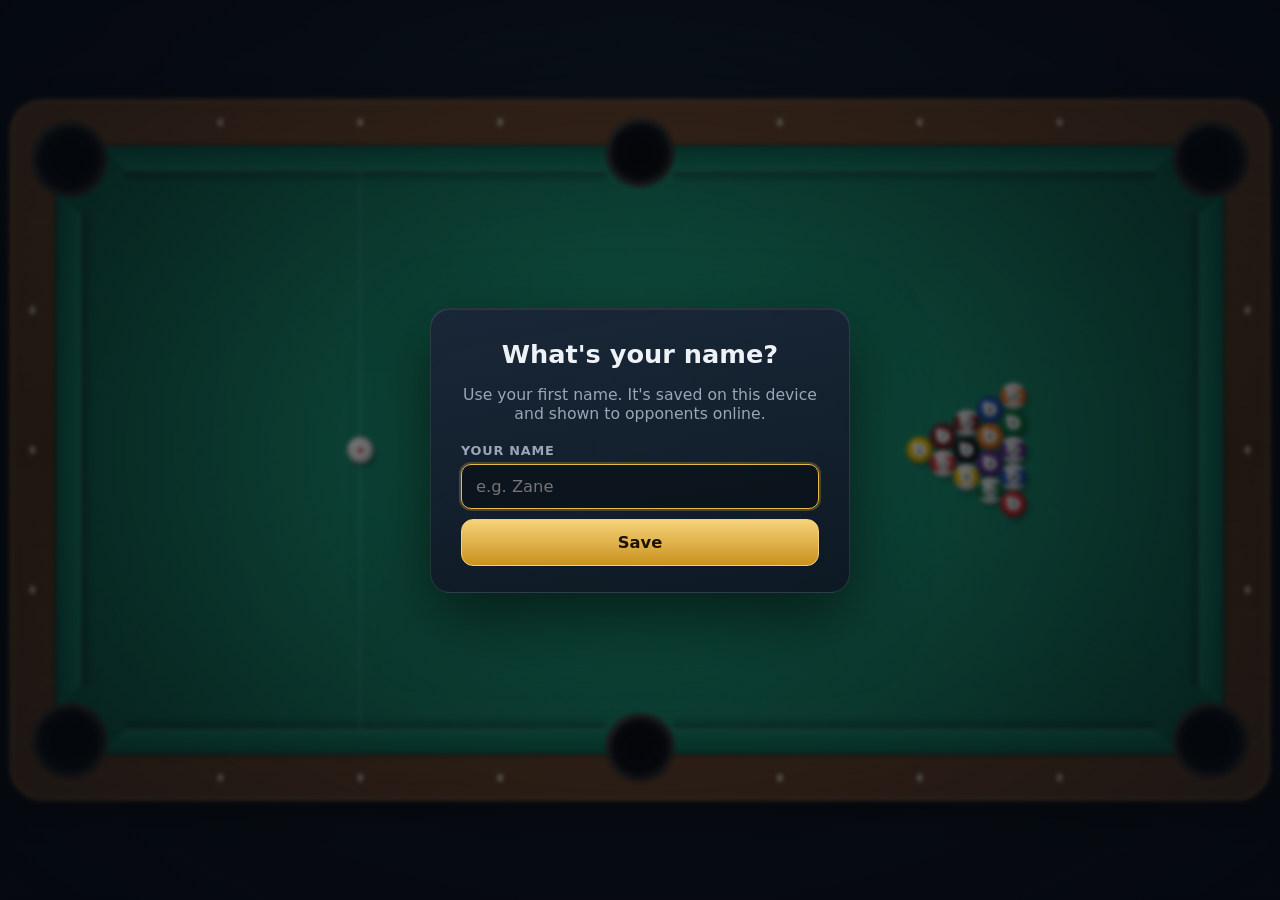
==== index.html @ 6a09a0e1 "Rename claude-ball-site (2)/index.html to index.html" ====
<!DOCTYPE html>
<html lang="en">
<head>
<meta charset="UTF-8">
<meta name="viewport" content="width=device-width, initial-scale=1, maximum-scale=1, user-scalable=no, viewport-fit=cover">
<meta name="theme-color" content="#070b12">
<meta name="mobile-web-app-capable" content="yes">
<meta name="apple-mobile-web-app-capable" content="yes">
<meta name="apple-mobile-web-app-status-bar-style" content="black-translucent">
<meta name="apple-mobile-web-app-title" content="Claude Ball">
<meta name="format-detection" content="telephone=no">
<link rel="manifest" href="manifest.webmanifest">
<link rel="apple-touch-icon" href="icons/icon-180.png">
<link rel="icon" type="image/svg+xml" sizes="any" href="icons/favicon.svg">
<link rel="icon" type="image/png" sizes="32x32" href="icons/favicon-32.png">
<link rel="icon" type="image/png" sizes="64x64" href="icons/favicon-64.png">
<title>Claude Ball</title>
<style>
:root{--bg:#070b12;--panel:rgba(14,22,34,0.92);--line:rgba(255,255,255,0.1);--text:#eef2f7;--muted:#98a6b8;--gold:#e9b949;--gold-2:#c8921d;--green:#2fbf8a;--red:#ff6b5e;--font:"Segoe UI",system-ui,-apple-system,"Helvetica Neue",Roboto,Arial,sans-serif}*{box-sizing:border-box;margin:0;padding:0}[hidden]{display:none !important}html,body{height:100%;overscroll-behavior:none;-webkit-text-size-adjust:100%}body{-webkit-touch-callout:none;-webkit-tap-highlight-color:transparent;touch-action:manipulation;background:radial-gradient(ellipse at 50% 30%,#14202f 0%,#0a1018 55%,var(--bg) 100%);color:var(--text);font-family:var(--font);overflow:hidden;-webkit-user-select:none;user-select:none}#app{display:grid;grid-template-rows:auto minmax(0,1fr) auto;height:100vh;height:100dvh;padding:env(safe-area-inset-top) env(safe-area-inset-right) env(safe-area-inset-bottom) env(safe-area-inset-left)}#hud{grid-row:1;display:grid;grid-template-columns:minmax(0,1fr) minmax(0,1.1fr) minmax(0,1fr);gap:12px;align-items:stretch;padding:10px 14px 4px}.player-card{background:linear-gradient(160deg,rgba(255,255,255,0.07),rgba(255,255,255,0.02));border:1px solid var(--line);border-radius:12px;padding:8px 12px;min-width:0;transition:border-color .25s,box-shadow .25s,background .25s,opacity .25s;opacity:0.7}.player-card.active{opacity:1;border-color:var(--gold);box-shadow:0 0 0 1px var(--gold),0 6px 22px rgba(233,185,73,0.22);background:linear-gradient(160deg,rgba(233,185,73,0.16),rgba(255,255,255,0.03))}#card-1{text-align:right}#card-1 .mini-balls{justify-content:flex-end}.pname{font-weight:700;font-size:1.02rem;display:flex;gap:8px;align-items:center}#card-1 .pname{justify-content:flex-end}.badge{font-size:.68rem;text-transform:uppercase;letter-spacing:.08em;color:#0c1119;background:var(--gold);border-radius:999px;padding:1px 8px;font-weight:700}.badge:empty{display:none}.pgroup{color:var(--muted);font-size:.82rem;margin:2px 0 6px;white-space:nowrap;overflow:hidden;text-overflow:ellipsis}.mini-balls{display:flex;gap:4px;flex-wrap:wrap;min-height:20px}.mini-ball{width:20px;height:20px;border-radius:50%;position:relative;flex:none;font-size:10px;font-weight:800;line-height:20px;text-align:center;color:#111;box-shadow:inset -2px -3px 4px rgba(0,0,0,.35),inset 2px 2px 3px rgba(255,255,255,.4),0 1px 3px rgba(0,0,0,.5);transition:opacity .3s,transform .3s}.mini-ball span{display:inline-block;width:11px;height:11px;line-height:11px;border-radius:50%;background:#fbfaf3}.mini-ball.pocketed{opacity:0.18;transform:scale(.8)}.mini-ball.unknown{background:rgba(255,255,255,0.12);box-shadow:none;color:transparent}#status{display:flex;align-items:center;justify-content:center;text-align:center;font-size:1.05rem;font-weight:600;padding:6px 10px;line-height:1.25;border-radius:12px;background:rgba(0,0,0,0.28);border:1px solid var(--line)}#stage{grid-row:2;position:relative;min-height:0;min-width:0;overflow:hidden}#table{position:absolute;inset:0;display:block;cursor:crosshair;touch-action:none}#toast{position:absolute;left:50%;top:14px;transform:translateX(-50%);max-width:min(92%,640px);text-align:center;pointer-events:none;padding:10px 20px;border-radius:10px;font-weight:700;font-size:1.02rem;background:rgba(12,18,28,0.92);border:1px solid var(--gold);color:var(--text);box-shadow:0 8px 28px rgba(0,0,0,.5);animation:toast-in .25s ease}#toast.foul{border-color:var(--red);background:rgba(70,18,14,0.94)}#toast.good{border-color:var(--green)}@keyframes toast-in{from{opacity:0;transform:translate(-50%,-10px)}to{opacity:1;transform:translate(-50%,0)}}.overlay{position:absolute;inset:0;display:flex;align-items:center;justify-content:center;background:radial-gradient(ellipse at center,rgba(5,9,15,.45),rgba(5,9,15,.82));backdrop-filter:blur(2px);padding:16px;overflow-y:auto;animation:fade .3s ease}@keyframes fade{from{opacity:0}to{opacity:1}}.panel{width:min(420px,100%);margin:auto;padding:30px 30px 26px;text-align:center;background:linear-gradient(170deg,rgba(26,38,56,.97),var(--panel));border:1px solid var(--line);border-radius:20px;box-shadow:0 24px 70px rgba(0,0,0,.6),inset 0 1px 0 rgba(255,255,255,.08)}.panel.wide{width:min(760px,100%);text-align:left}.panel.wide h2{text-align:center}.logo{display:block;width:88px;height:88px;margin:0 auto 10px;border-radius:22%;box-shadow:0 10px 26px rgba(0,0,0,.55)}.logo-ball{width:74px;height:74px;border-radius:50%;margin:0 auto 10px;display:grid;place-items:center;font-size:2.1rem;font-weight:900;color:#111;background:radial-gradient(circle at 34% 30%,#4a4a4a 0%,#151515 45%,#000 100%);box-shadow:0 10px 26px rgba(0,0,0,.6),inset -4px -6px 10px rgba(0,0,0,.6);position:relative}.logo-ball::before{content:"8";position:absolute;inset:22px;border-radius:50%;background:#fbfaf3;display:grid;place-items:center;font-size:1.55rem;font-weight:900;color:#111}.logo-ball{color:transparent}h1{font-size:2.3rem;letter-spacing:.02em;font-weight:800;background:linear-gradient(180deg,#fff,#cfd8e6);-webkit-background-clip:text;background-clip:text;color:transparent}h2{font-size:1.6rem;font-weight:800;margin-bottom:16px}h3{color:var(--gold);font-size:.95rem;text-transform:uppercase;letter-spacing:.08em;margin-bottom:8px}.tagline{color:var(--muted);margin:6px 0 20px;font-size:.98rem}#over-reason{margin-top:-6px}.help-grid{display:grid;grid-template-columns:1fr 1fr;gap:22px;margin-bottom:18px}.help-grid ul{padding-left:18px;color:#d3dbe6;font-size:.93rem;line-height:1.5}.help-grid li{margin-bottom:5px}.btn{display:block;width:100%;padding:13px 18px;margin:10px 0 0;font:inherit;font-weight:700;font-size:1.02rem;color:var(--text);background:linear-gradient(180deg,rgba(255,255,255,.11),rgba(255,255,255,.04));border:1px solid rgba(255,255,255,.16);border-radius:12px;cursor:pointer;transition:transform .12s ease,box-shadow .2s,background .2s,border-color .2s}.btn:hover{transform:translateY(-2px);border-color:rgba(255,255,255,.4);box-shadow:0 8px 20px rgba(0,0,0,.4)}.btn:active{transform:translateY(0)}.btn:focus-visible{outline:2px solid var(--gold);outline-offset:2px}.btn.primary{color:#1a1204;border-color:#f4cf7a;background:linear-gradient(180deg,#f6d27a,var(--gold-2))}.btn.primary:hover{box-shadow:0 8px 24px rgba(233,185,73,.35)}.btn.ghost{background:transparent;color:var(--muted);font-weight:600;font-size:.92rem}.btn.diff{display:flex;flex-direction:column;gap:2px;text-align:left;padding:12px 18px}.btn.diff b{font-size:1.1rem}.btn.diff span{font-weight:500;font-size:.85rem;color:var(--muted)}.btn.diff[data-diff="easy"]:hover{border-color:#5fd39a}.btn.diff[data-diff="medium"]:hover{border-color:var(--gold)}.btn.diff[data-diff="hard"]:hover{border-color:var(--red)}.btn.diff[data-diff="beginner"]:hover{border-color:#8fd3ff}.btn.diff[data-diff="professional"]:hover{border-color:#ff4d3d}.btn.diff.demon{background:linear-gradient(180deg,rgba(120,10,10,.55),rgba(40,0,0,.65));border-color:rgba(255,60,50,.55)}.btn.diff.demon b{color:#ff6b5e;letter-spacing:.12em;text-transform:uppercase}.btn.diff.demon:hover{border-color:#ff2d1f;box-shadow:0 8px 26px rgba(255,45,31,.35)}#menu-diff .panel{padding-top:22px;padding-bottom:20px}#menu-diff .btn.diff{padding:9px 16px;margin-top:8px}#controls{grid-row:3;display:flex;align-items:center;gap:16px;padding:8px 14px 12px;flex-wrap:wrap;justify-content:space-between}.power-wrap{display:flex;align-items:center;gap:10px;flex:1 1 280px;min-width:220px;max-width:460px}.power-label{font-weight:700;color:var(--muted);font-size:.85rem;text-transform:uppercase;letter-spacing:.08em}#power-slider{touch-action:none;--thumb-w:26px;--thumb-h:30px;-webkit-appearance:none;appearance:none;flex:1;height:20px;border-radius:10px;margin:0;cursor:pointer;--fill:0%;background:linear-gradient(90deg,#2fbf8a,#e9d34a 60%,#ff5a45) 0 0 / 100% 100% no-repeat;-webkit-mask:none;border:1px solid var(--line);box-shadow:inset 0 2px 4px rgba(0,0,0,.5);position:relative;opacity:.95}#power-slider:disabled{cursor:not-allowed;filter:grayscale(1) brightness(.55);opacity:.7}#power-slider::-webkit-slider-thumb{-webkit-appearance:none;appearance:none;width:var(--thumb-w);height:var(--thumb-h);border-radius:8px;cursor:grab;background:linear-gradient(180deg,#fff,#cfd6e0);border:2px solid var(--gold);box-shadow:0 3px 10px rgba(0,0,0,.6)}#power-slider:active::-webkit-slider-thumb{cursor:grabbing}#power-slider::-moz-range-thumb{width:22px;height:28px;border-radius:8px;background:#fff;border:2px solid var(--gold)}.power-wrap.armed .power-label{color:var(--gold)}#power-pct{width:3.2em;text-align:right;font-variant-numeric:tabular-nums;font-weight:700}.hint{color:var(--muted);font-size:.85rem;flex:1 1 260px;text-align:center}.buttons{display:flex;gap:8px}.btn.small{width:auto;margin:0;padding:8px 14px;font-size:.88rem;border-radius:9px}@media (max-width:760px){#hud{grid-template-columns:1fr 1fr;gap:8px;padding:8px 10px 2px}#status{grid-column:1 / -1;grid-row:1;font-size:.95rem;padding:4px 8px}.mini-ball{width:17px;height:17px;line-height:17px;font-size:9px}.mini-ball span{width:10px;height:10px;line-height:10px}.hint{display:none}#controls{padding:6px 10px 10px}.help-grid{grid-template-columns:1fr}h1{font-size:1.9rem}.panel{padding:22px 18px}}@media (max-height:560px){.logo,.logo-ball{display:none}.tagline{margin-bottom:8px}.btn{padding:9px 14px;margin-top:7px}.panel{padding:16px 20px}}.nudge{display:none;gap:8px}@media (pointer:coarse){.nudge{display:flex}.hint{display:none}#power-slider{height:28px;border-radius:14px;--thumb-w:40px;--thumb-h:46px}.btn.small{padding:11px 14px;min-height:44px;font-size:.95rem}.btn{min-height:46px}#table{cursor:default}}@media (max-width:520px){#hud{grid-template-columns:1fr 1fr;gap:6px;padding:6px 8px 2px}#status{grid-column:1 / -1;grid-row:1;font-size:.88rem;padding:3px 8px;min-height:28px;line-height:1.2}.player-card{padding:4px 8px}.pname{font-size:.92rem}.pgroup{font-size:.7rem;margin:0 0 3px}.mini-ball{width:15px;height:15px;line-height:15px;font-size:8px}.mini-ball span{width:9px;height:9px;line-height:9px}.mini-balls{gap:3px;min-height:15px}#controls{padding:4px 8px 6px;gap:6px}.power-wrap{flex:1 1 100%;max-width:none}.power-label{display:none}.nudge{flex:1}.nudge .btn.small{flex:1;min-height:40px;padding:6px 10px}.btn.small{min-height:40px;padding:6px 10px}.buttons{gap:6px}#toast{top:6px;font-size:.92rem;padding:8px 14px}.panel{padding:22px 18px}.btn.diff span{font-size:.8rem}}@media (max-height:500px) and (orientation:landscape){#app{grid-template-columns:138px minmax(0,1fr);grid-template-rows:minmax(0,1fr) auto}#hud{grid-row:1;grid-column:1;display:flex;flex-direction:column;gap:6px;padding:6px 0 0 8px;overflow:hidden}#hud[hidden] + #stage{grid-column:1 / -1;grid-row:1}#stage{grid-row:1;grid-column:2}#controls{grid-row:2;grid-column:1 / -1;padding:2px 10px 4px;gap:8px;flex-wrap:nowrap}#status{order:-1;font-size:.78rem;padding:4px 6px;line-height:1.2;min-height:0}#card-1{text-align:left}#card-1 .pname,#card-1 .mini-balls{justify-content:flex-start}.player-card{padding:5px 7px}.pname{font-size:.82rem;flex-wrap:wrap;gap:4px}.badge{font-size:.58rem;padding:0 6px}.pgroup{font-size:.68rem;margin:1px 0 3px}.mini-balls{gap:2px;min-height:12px}.mini-ball{width:13px;height:13px;line-height:13px;font-size:7px}.mini-ball span{width:8px;height:8px;line-height:8px}.power-wrap{flex:1 1 auto;max-width:none}.power-label{display:none}#power-slider{height:24px;--thumb-w:36px;--thumb-h:34px}.btn.small{padding:4px 10px;min-height:34px;font-size:.8rem}#toast{top:4px;padding:5px 12px;font-size:.85rem}.overlay{align-items:flex-start}}.install-tip{margin-top:14px;color:var(--gold);font-size:.85rem}.panel.wide-ish{width:min(520px,100%)}.field{display:block;text-align:left;margin:10px 0 0}.field>span{display:block;font-size:.8rem;font-weight:700;letter-spacing:.06em;text-transform:uppercase;color:var(--muted);margin-bottom:6px}.field>span i{text-transform:none;letter-spacing:0;font-weight:500}input[type="text"]{width:100%;padding:12px 14px;font:inherit;font-size:1.02rem;color:var(--text);background:rgba(0,0,0,.35);border:1px solid rgba(255,255,255,.18);border-radius:10px;outline:none;-webkit-user-select:text;user-select:text}input[type="text"]:focus{border-color:var(--gold);box-shadow:0 0 0 2px rgba(233,185,73,.25)}.err{color:var(--red);font-size:.88rem;margin-top:8px;text-align:left}.fineprint{margin-top:14px;color:var(--muted);font-size:.78rem}.btn.online{background:linear-gradient(180deg,#e9906f,#c4623f);border-color:#f0a98d;color:#fff}.btn.online:hover{box-shadow:0 8px 24px rgba(217,119,87,.4)}.switch-row{display:flex;align-items:center;justify-content:space-between;gap:12px;margin:14px 0 4px;padding:10px 12px;border-radius:10px;background:rgba(255,255,255,.05);border:1px solid var(--line);cursor:pointer;text-align:left}.switch-text b{display:block;font-size:1rem}.switch-text small{color:var(--muted);font-size:.8rem}.switch{position:relative;width:50px;height:28px;flex:none}.switch input{position:absolute;inset:0;opacity:0;width:100%;height:100%;margin:0;cursor:pointer;z-index:2}.switch .slider{position:absolute;inset:0;border-radius:999px;background:#3b4452;transition:background .2s}.switch .slider::after{content:"";position:absolute;top:3px;left:3px;width:22px;height:22px;border-radius:50%;background:#fff;transition:transform .2s;box-shadow:0 2px 6px rgba(0,0,0,.4)}.switch input:checked + .slider{background:#d97757}.switch input:checked + .slider::after{transform:translateX(22px)}.switch input:focus-visible + .slider{outline:2px solid var(--gold);outline-offset:2px}.pin{font-size:3.4rem;font-weight:800;letter-spacing:.18em;padding-left:.18em;margin:2px 0 6px;color:#f6d27a;text-shadow:0 4px 18px rgba(233,185,73,.35);font-variant-numeric:tabular-nums}.join-row{display:flex;gap:10px;align-items:stretch}.join-row input{flex:1;text-align:center;font-size:1.4rem;letter-spacing:.3em;font-variant-numeric:tabular-nums}.join-row .btn{width:120px;margin:0}.list-head{display:flex;align-items:center;justify-content:space-between;margin:18px 0 8px}.list-head h3{margin:0}.table-list{display:flex;flex-direction:column;gap:8px;max-height:36vh;overflow-y:auto;text-align:left}.list-note{color:var(--muted);font-size:.92rem;padding:10px 2px}.table-row{display:grid;grid-template-columns:1fr auto;grid-template-areas:"n s" "h s";gap:2px 12px;align-items:center;width:100%;padding:10px 14px;font:inherit;text-align:left;color:var(--text);background:rgba(255,255,255,.06);border:1px solid var(--line);border-radius:10px;cursor:pointer}.table-row:hover:not(:disabled){border-color:#d97757;background:rgba(217,119,87,.12)}.table-row:disabled{opacity:.5;cursor:not-allowed}.tr-name{grid-area:n;font-weight:700}.tr-sub{grid-area:h;color:var(--muted);font-size:.8rem}.tr-seats{grid-area:s;font-weight:700;color:#f6d27a}@media (max-width:520px){.pin{font-size:2.8rem}.join-row .btn{width:96px}}@media (max-height:500px) and (orientation:landscape){.pin{font-size:2.2rem}.table-list{max-height:28vh}}.diag{margin-top:10px;padding:10px 12px;border-radius:10px;font-size:.88rem;line-height:1.4;text-align:left;background:rgba(255,255,255,.06);border:1px solid var(--line)}.diag.ok{border-color:var(--green)}.diag.bad{border-color:var(--red)}.flip{background:radial-gradient(ellipse at center,rgba(5,9,15,.55),rgba(5,9,15,.9))}.flip-panel{padding-top:26px}.coin-wrap{perspective:700px;height:130px;display:grid;place-items:center;margin-bottom:8px}.coin{position:relative;width:104px;height:104px;transform-style:preserve-3d;animation:coin-spin 2.4s cubic-bezier(.2,.7,.25,1) forwards}.coin .face{position:absolute;inset:0;border-radius:50%;display:grid;place-items:center;font-weight:900;letter-spacing:.08em;font-size:.95rem;color:#3a2a05;backface-visibility:hidden;background:radial-gradient(circle at 35% 30%,#fff3bf,#e9b949 55%,#a8730f);border:4px solid #f6d27a;box-shadow:0 10px 24px rgba(0,0,0,.55),inset 0 0 14px rgba(120,80,0,.5)}.coin .back{transform:rotateY(180deg)}@keyframes coin-spin{from{transform:translateY(40px) rotateY(0deg) scale(.8)}35%{transform:translateY(-34px) rotateY(calc(var(--end) * .5)) scale(1.1)}to{transform:translateY(0) rotateY(var(--end)) scale(1)}}@media (prefers-reduced-motion:reduce){.coin{animation-duration:.01s}}.btn.danger{border-color:rgba(255,107,94,.55);color:#ffb3ab}.btn.danger:hover{border-color:var(--red);box-shadow:0 8px 22px rgba(255,107,94,.25)}.qr-box{display:block;width:100%;margin:6px 0 4px;padding:12px;cursor:pointer;font:inherit;color:var(--text);background:rgba(255,255,255,.05);border:1px dashed rgba(255,255,255,.28);border-radius:14px}.qr-box:hover{border-color:var(--gold)}.qr-box svg{width:168px;height:168px;display:block;margin:0 auto 6px;border-radius:10px;background:#fff}.qr-box small,.qr-big small{display:block;color:var(--muted);font-size:.82rem}.qr-full{background:rgba(5,9,15,.96)}.qr-big{all:unset;display:flex;flex-direction:column;align-items:center;gap:12px;cursor:pointer;width:100%;height:100%;justify-content:center;text-align:center;color:var(--text)}.qr-big svg{width:min(88vw,78vh);height:min(88vw,78vh);border-radius:18px;background:#fff;box-shadow:0 20px 60px rgba(0,0,0,.6)}.qr-big small{font-size:1rem}@media (max-height:500px) and (orientation:landscape){.qr-box svg{width:120px;height:120px}}.name-chip{display:inline-flex;align-items:center;gap:8px;margin:0 auto 14px;padding:7px 14px;font:inherit;font-weight:700;color:var(--text);cursor:pointer;background:rgba(255,255,255,.07);border:1px solid var(--line);border-radius:999px;max-width:100%}.name-chip:hover{border-color:var(--gold);background:rgba(233,185,73,.12)}.name-chip .who{overflow:hidden;text-overflow:ellipsis;white-space:nowrap;max-width:14em}.name-chip .who::before{content:"\1F464 "}.name-chip .edit{font-size:.72rem;font-weight:600;color:var(--muted);text-transform:uppercase;letter-spacing:.08em}.name-chip.empty .who{color:var(--gold)}#menu-online .name-chip{display:flex;justify-content:center;margin-bottom:8px}#coach{position:absolute;left:50%;top:10px;transform:translateX(-50%);z-index:6;width:min(94%,520px);padding:12px 16px 14px;text-align:left;background:rgba(12,18,28,.94);border:1px solid var(--gold);border-radius:14px;box-shadow:0 12px 34px rgba(0,0,0,.55);animation:toast-in .25s ease}.coach-top{display:flex;align-items:center;justify-content:space-between;gap:10px;margin-bottom:6px}#coach-step{font-size:.74rem;font-weight:800;letter-spacing:.1em;text-transform:uppercase;color:var(--gold)}.coach-skip{font:inherit;font-size:.82rem;font-weight:700;color:var(--muted);background:none;border:1px solid var(--line);border-radius:999px;padding:4px 12px;cursor:pointer}.coach-skip:hover{color:var(--text);border-color:var(--gold)}#coach-text{font-size:1.04rem;font-weight:600;line-height:1.35}#coach .btn.small{margin-top:10px}#power-slider.pulse{animation:slider-pulse 1.1s ease-in-out infinite}.power-wrap.pulse{border-radius:12px;animation:wrap-pulse 1.1s ease-in-out infinite}@keyframes wrap-pulse{0%,100%{box-shadow:0 0 0 0 rgba(233,185,73,0)}50%{box-shadow:0 0 0 5px rgba(233,185,73,.55)}}@media (max-width:520px){#coach{top:6px;padding:9px 12px 11px}#coach-text{font-size:.94rem}}@media (max-height:500px) and (orientation:landscape){#coach{top:4px;padding:6px 12px 8px}#coach-text{font-size:.85rem}.coach-top{margin-bottom:2px}}.field.vol{margin:14px 0 10px}.field.vol span{display:block;margin-bottom:8px}#vol{width:100%;height:34px;-webkit-appearance:none;appearance:none;background:transparent;touch-action:none}#vol::-webkit-slider-runnable-track{height:12px;border-radius:6px;background:linear-gradient(to right,var(--gold) var(--fill,70%),rgba(255,255,255,.16) var(--fill,70%))}#vol::-moz-range-track{height:12px;border-radius:6px;background:rgba(255,255,255,.16)}#vol::-moz-range-progress{height:12px;border-radius:6px;background:var(--gold)}#vol::-webkit-slider-thumb{-webkit-appearance:none;width:28px;height:28px;margin-top:-8px;border-radius:50%;background:#fff;border:3px solid var(--gold)}#vol::-moz-range-thumb{width:22px;height:22px;border-radius:50%;background:#fff;border:3px solid var(--gold)}#menu-settings .name-chip{display:flex;justify-content:center;margin-bottom:6px}.name-chip.static{cursor:default}.name-chip.static:hover{border-color:inherit;background:inherit}
</style>
</head>
<body>
<div id="app">
<header id="hud" hidden>
<div class="player-card" id="card-0">
<div class="pname"><span class="name"></span><span class="badge"></span></div>
<div class="pgroup"></div>
<div class="mini-balls"></div>
</div>
<div id="status" aria-live="polite"></div>
<div class="player-card" id="card-1">
<div class="pname"><span class="name"></span><span class="badge"></span></div>
<div class="pgroup"></div>
<div class="mini-balls"></div>
</div>
</header>
<main id="stage">
<canvas id="table" aria-label="Pool table"></canvas>
<div id="toast" role="status" hidden></div>
<div id="coach" hidden role="dialog" aria-live="polite">
<div class="coach-top"><span id="coach-step">Step 1 of 3</span><button class="coach-skip" id="btn-coach-skip" type="button">Skip tutorial</button></div>
<p id="coach-text"></p>
<button class="btn small primary" id="btn-coach-done" type="button" hidden>Start playing</button>
</div>
<section class="overlay" id="menu-main">
<div class="panel">
<img class="logo" src="icons/icon.svg" alt="" width="96" height="96">
<h1>Claude Ball</h1>
<p class="tagline">Offline 8-ball pool for one or two players</p>
<button class="btn primary" id="btn-play">Play</button>
<button class="btn" id="btn-help">How to Play</button>
<button class="btn" id="btn-settings">Settings</button>
<p class="install-tip" id="install-tip" hidden>Install: tap <b>Share</b> &rarr; <b>Add to Home Screen</b></p>
</div>
</section>
<section class="overlay" id="menu-play" hidden>
<div class="panel">
<h2>Play</h2>
<button class="btn primary" id="btn-single">Single Player</button>
<button class="btn primary" id="btn-two">Local Two Player</button>
<button class="btn primary online" id="btn-online">Online</button>
<button class="btn ghost" id="btn-play-back">Back</button>
</div>
</section>
<section class="overlay" id="menu-settings" hidden>
<div class="panel">
<h2>Settings</h2>
<button class="name-chip" id="name-chip" type="button" title="Change your name"><span class="who">Set your name</span><span class="edit">edit</span></button>
<label class="field vol"><span>Sound volume: <b id="vol-pct">70%</b></span>
<input id="vol" type="range" min="0" max="100" step="1" value="70"></label>
<button class="btn ghost" id="btn-settings-back">Back</button>
</div>
</section>
<section class="overlay" id="menu-diff" hidden>
<div class="panel">
<h2>Choose Difficulty</h2>
<button class="btn diff" data-diff="beginner"><b>Beginner</b><span>Barely knows what it's doing</span></button>
<button class="btn diff" data-diff="easy"><b>Easy</b><span>Wobbly aim, frequent mistakes</span></button>
<button class="btn diff" data-diff="medium"><b>Medium</b><span>Decent shots, beatable</span></button>
<button class="btn diff" data-diff="hard"><b>Hard</b><span>Plans shots, avoids fouls</span></button>
<button class="btn diff" data-diff="professional"><b>Professional</b><span>Near-perfect aim, plays for position</span></button>
<button class="btn diff demon" data-diff="demon"><b>Demon</b><span>Flawless. You are not meant to win.</span></button>
<button class="btn ghost" id="btn-diff-back">Back</button>
</div>
</section>
<section class="overlay" id="menu-help" hidden>
<div class="panel wide">
<h2>How to Play</h2>
<div class="help-grid">
<div>
<h3>Controls</h3>
<ul>
<li><b>Move the mouse</b> to aim the cue.</li>
<li><b>Click the table</b> to lock the aim (click again, right-click or <b>Esc</b> to unlock).</li>
<li><b>Drag the Power slider</b> at the bottom, then <b>release</b> to shoot.</li>
<li><b>Arrow keys</b> (or the on-screen &#9664; &#9654; on touch screens) fine-tune aim.</li>
<li><b>Touch:</b> drag on the table to aim, lift your finger to lock, then drag the slider.</li>
<li>With <b>ball in hand</b>, click to place the cue ball behind the head string (left two diamonds).</li>
<li><b>M</b> toggles sound.</li>
</ul>
</div>
<div>
<h3>Rules (simplified WPA)</h3>
<ul>
<li>Break: pocket a ball or drive 4 balls to a rail. An 8 on the break is re-spotted.</li>
<li>The first ball legally pocketed after the break picks <b>solids (1-7)</b> or <b>stripes (9-15)</b>.</li>
<li>Keep shooting while you pocket your own balls.</li>
<li>Foul (scratch, wrong first ball, or no ball hit): opponent gets <b>ball in hand</b> behind the head string.</li>
<li>Clear your group, then pocket the <b>8-ball</b> to win. Sinking it early or fouling on it loses.</li>
</ul>
</div>
</div>
<button class="btn" id="btn-help-tutorial">Replay the tutorial</button>
<button class="btn primary" id="btn-help-back">Back</button>
</div>
</section>
<section class="overlay" id="menu-online" hidden>
<div class="panel">
<h2>Play Online</h2>
<div class="name-chip static" id="name-chip-online"><span class="who">Set your name</span></div>
<button class="btn primary" id="btn-join-invite" hidden>Join table <b id="invite-pin"></b></button>
<button class="btn primary" id="btn-host-table">Host a Table</button>
<button class="btn primary" id="btn-find-table">Find a Table</button>
<button class="btn" id="btn-diag">Test my connection</button>
<p class="diag" id="diag-out" hidden></p>
<button class="btn ghost" id="btn-online-back">Back</button>
<p class="fineprint">&#128274; Games are end-to-end encrypted. Online play needs an internet connection; local and computer games stay fully offline.</p>
</div>
</section>
<section class="overlay" id="menu-host" hidden>
<div class="panel">
<h2>Host a Table</h2>
<label class="field"><span>Table name</span>
<input id="host-name" type="text" maxlength="24" autocomplete="off" spellcheck="false"></label>
<label class="field"><span>Password <i>(optional)</i></span>
<input id="host-pass" type="text" maxlength="20" autocomplete="off" spellcheck="false" placeholder="Leave empty for none"></label>
<label class="switch-row">
<span class="switch-text"><b id="vis-label">Public</b><small id="vis-hint">Listed in Find a Table</small></span>
<span class="switch"><input type="checkbox" id="host-public" checked><span class="slider"></span></span>
</label>
<p class="err" id="host-err" hidden></p>
<button class="btn primary" id="btn-create-table">Create Table</button>
<button class="btn ghost" id="btn-host-back">Back</button>
</div>
</section>
<section class="overlay" id="menu-wait" hidden>
<div class="panel">
<h2 id="wait-name">Your table</h2>
<p class="tagline">Table number</p>
<div class="pin" id="wait-pin">----</div>
<p class="tagline" id="wait-status">Waiting for an opponent&hellip;</p>
<button class="qr-box" id="qr-box" type="button" hidden aria-label="Show the QR code larger"><span id="qr-svg"></span><small>Scan to join &middot; tap to enlarge</small></button>
<button class="btn" id="btn-copy-pin">Copy invite</button>
<button class="btn ghost" id="btn-wait-cancel">Close table</button>
</div>
</section>
<section class="overlay" id="menu-find" hidden>
<div class="panel wide-ish">
<h2>Find a Table</h2>
<div class="join-row">
<input id="find-pin" type="text" inputmode="numeric" pattern="[0-9]*" maxlength="4" autocomplete="off" placeholder="Table #">
<button class="btn primary" id="btn-join-pin">Join</button>
</div>
<p class="err" id="find-err" hidden></p>
<div class="list-head"><h3>Public tables</h3><button class="btn small" id="btn-refresh">Refresh</button></div>
<div id="table-list" class="table-list"></div>
<button class="btn ghost" id="btn-find-back">Back</button>
</div>
</section>
<section class="overlay" id="menu-pass" hidden>
<div class="panel">
<h2 id="pass-title">Password needed</h2>
<label class="field"><span>Password</span>
<input id="pass-input" type="text" maxlength="20" autocomplete="off" spellcheck="false"></label>
<p class="err" id="pass-err" hidden></p>
<button class="btn primary" id="btn-pass-join">Join</button>
<button class="btn ghost" id="btn-pass-cancel">Cancel</button>
</div>
</section>
<section class="overlay" id="menu-name" hidden>
<div class="panel">
<h2 id="name-title">What's your name?</h2>
<p class="tagline" id="name-sub">Use your first name. It's saved on this device and shown to opponents online.</p>
<label class="field"><span>Your name</span>
<input id="nick" type="text" maxlength="16" autocomplete="off" autocapitalize="words" spellcheck="false" placeholder="e.g. Zane"></label>
<p class="err" id="nick-err" hidden></p>
<button class="btn primary" id="btn-name-save">Save</button>
<button class="btn ghost" id="btn-name-cancel">Cancel</button>
</div>
</section>
<section class="overlay" id="menu-pause" hidden>
<div class="panel">
<h2>Menu</h2>
<button class="btn primary" id="btn-resume">Resume</button>
<button class="btn" id="btn-pause-restart">Restart game</button>
<button class="btn" id="btn-sound-pause">Sound: On</button>
<button class="btn danger" id="btn-pause-main">Return to main menu</button>
</div>
</section>
<section class="overlay" id="menu-confirm" hidden>
<div class="panel">
<h2>Leave this match?</h2>
<p class="tagline">Your opponent will be told you left and the game will end.</p>
<button class="btn danger" id="btn-leave-yes">Leave match</button>
<button class="btn primary" id="btn-leave-no">Stay</button>
</div>
</section>
<section class="overlay qr-full" id="menu-qr" hidden>
<button class="qr-big" id="qr-big" type="button" aria-label="Close the QR code"><span id="qr-svg-big"></span><small>Tap anywhere to go back</small></button>
</section>
<section class="overlay flip" id="flip" hidden>
<div class="panel flip-panel">
<div class="coin-wrap"><div class="coin" id="coin"><span class="face front">HEADS</span><span class="face back">TAILS</span></div></div>
<h2 id="flip-title">Coin toss</h2>
<p class="tagline" id="flip-sub"></p>
</div>
</section>
<section class="overlay" id="menu-over" hidden>
<div class="panel">
<h2 id="over-title">Game Over</h2>
<p id="over-reason" class="tagline"></p>
<button class="btn primary" id="btn-again">Play Again</button>
<button class="btn" id="btn-over-menu">Main Menu</button>
</div>
</section>
</main>
<footer id="controls" hidden>
<div class="power-wrap">
<span class="power-label">Power</span>
<input type="range" id="power-slider" min="0" max="1000" value="0" step="1" disabled
aria-label="Shot power: drag, then release to shoot" tabindex="-1">
<span id="power-pct">0%</span>
</div>
<div class="hint" id="hint">Move the mouse to aim &middot; click the table to lock the aim</div>
<div class="nudge" aria-label="Fine-tune aim">
<button class="btn small" id="btn-nudge-l" aria-label="Rotate aim left">&#9664;</button>
<button class="btn small" id="btn-nudge-r" aria-label="Rotate aim right">&#9654;</button>
</div>
<div class="buttons">
<button class="btn small" id="btn-menu">Menu</button>
</div>
</footer>
</div>
<noscript><p style="color:#fff;padding:2em">This game needs JavaScript enabled.</p></noscript>
<script>
!function(){"use strict";const x=globalThis.Pool=globalThis.Pool||{},y=1e3,n=500,a=Math.SQRT1_2,E=[{x:-10,y:-10,r:27,kind:"corner",ax:a,ay:a},{x:1010,y:-10,r:27,kind:"corner",ax:-a,ay:a},{x:-10,y:510,r:27,kind:"corner",ax:a,ay:-a},{x:1010,y:510,r:27,kind:"corner",ax:-a,ay:-a},{x:500,y:-16,r:24,kind:"side",ax:0,ay:1},{x:500,y:516,r:24,kind:"side",ax:0,ay:-1}],r=[{x1:40,y1:0,x2:470,y2:0,nx:0,ny:-1},{x1:530,y1:0,x2:960,y2:0,nx:0,ny:-1},{x1:40,y1:n,x2:470,y2:n,nx:0,ny:1},{x1:530,y1:n,x2:960,y2:n,nx:0,ny:1},{x1:0,y1:40,x2:0,y2:460,nx:-1,ny:0},{x1:y,y1:40,x2:y,y2:460,nx:1,ny:0}];x.CONFIG={W:y,H:n,R:12,RAIL:64,CUSHION:22,HEAD_X:250,FOOT_X:750,POCKETS:E,SEGMENTS:r,DT:1/300,MAX_SPEED:2300,DECEL:110,DRAG:.55,STOP_SPEED:4,BALL_E:.95,CUSHION_E:.74,CUSHION_FRICTION:.98,POWER_EXPONENT:1.5,CHARGE_TIME:1.7,MIN_POWER:.04,BALL_COLORS:{1:"#f2c200",2:"#1b4fb5",3:"#d62828",4:"#5b2a86",5:"#f07a1a",6:"#0f7a3a",7:"#7a1f1f",8:"#141414"}}}();
</script>
<script>
!function(){"use strict";const t=globalThis.Pool=globalThis.Pool||{},o=t.CONFIG,n=o.R,e=2*n;function c(t,o,n){return{id:t,x:o,y:n,vx:0,vy:0,pocketed:!1,pocketIdx:-1,pocketTime:0}}function i(t,o){for(let n=t.length-1;n>0;n--){const e=Math.floor(o()*(n+1));[t[n],t[e]]=[t[e],t[n]]}return t}function r(t){return t.balls[0]}function s(t,o){return t.balls.find(t=>t.id===o)}function l(t,o,n,e,c){t.events&&t.events.push({type:o,speed:n,a:e,b:c})}function f(t,o,n){o.pocketed=!0,o.pocketIdx=n,o.pocketTime=t.time,o.vx=o.vy=0,0===o.id?t.shot.cuePocketed=!0:t.shot.pocketed.push(o.id),l(t,"pocket",0,o.id)}function u(t){const n=t.balls,c=t.shot;for(let i=0;i<n.length;i++){const r=n[i];if(!r.pocketed)for(let s=i+1;s<n.length;s++){const i=n[s];if(i.pocketed)continue;let f=i.x-r.x,u=i.y-r.y;const a=f*f+u*u;if(a>=e*e)continue;let h=Math.sqrt(a);h<1e-6&&(f=1,u=0,h=1e-6);const x=f/h,y=u/h,d=(e-h)/2+1e-4;r.x-=x*d,r.y-=y*d,i.x+=x*d,i.y+=y*d;const p=(i.vx-r.vx)*x+(i.vy-r.vy)*y;if(p>=0)continue;const v=-(1+o.BALL_E)*p/2;r.vx-=v*x,r.vy-=v*y,i.vx+=v*x,i.vy+=v*y,null!==c.firstContact||0!==r.id&&0!==i.id||(c.firstContact=0===r.id?i.id:r.id),l(t,"ball",-p,r.id,i.id)}}}function a(t){const e=t.shot;for(const c of t.balls)if(!c.pocketed)for(const i of o.SEGMENTS){const r=i.x2-i.x1,s=i.y2-i.y1,f=r*r+s*s;let u=((c.x-i.x1)*r+(c.y-i.y1)*s)/f;u=u<0?0:u>1?1:u;const a=i.x1+r*u,h=i.y1+s*u;let x=c.x-a,y=c.y-h;const d=x*x+y*y;if(d>=n*n)continue;let p,v,E=Math.sqrt(d);E<1e-6?(p=-i.nx,v=-i.ny,E=0):(p=x/E,v=y/E),c.x+=p*(n-E),c.y+=v*(n-E);const M=c.vx*p+c.vy*v;if(M>=0)continue;const k=c.vx-M*p,C=c.vy-M*v;c.vx=k*o.CUSHION_FRICTION-M*o.CUSHION_E*p,c.vy=C*o.CUSHION_FRICTION-M*o.CUSHION_E*v,e.cushionBalls.indexOf(c.id)<0&&e.cushionBalls.push(c.id),null!==e.firstContact&&(e.cushionAfterContact=!0),l(t,"cushion",-M,c.id)}}function h(t,e){e=e||o.DT,t.time+=e;for(const n of t.balls){if(n.pocketed)continue;n.x+=n.vx*e,n.y+=n.vy*e;const c=Math.hypot(n.vx,n.vy);if(c>0){const i=c-(o.DECEL+o.DRAG*c)*e;if(i<=o.STOP_SPEED){n.vx=n.vy=0;for(let e=0;e<o.POCKETS.length;e++){const c=o.POCKETS[e];if(Math.hypot(n.x-c.x,n.y-c.y)<c.r+20){f(t,n,e);break}}}else{const t=i/c;n.vx*=t,n.vy*=t}}}u(t),u(t),a(t),u(t),a(t),function(t){for(const e of t.balls){if(e.pocketed)continue;let c=-1,i=1/0;for(let n=0;n<o.POCKETS.length;n++){const r=o.POCKETS[n],s=e.x-r.x,l=e.y-r.y,u=Math.sqrt(s*s+l*l);if(u<r.r){f(t,e,n),c=-2;break}u<i&&(i=u,c=n)}if(-2!==c&&!e.pocketed&&(e.x<0||e.x>o.W||e.y<0||e.y>o.H)){if(i<70){f(t,e,c);continue}const r=Math.min(o.W-n,Math.max(n,e.x)),s=Math.min(o.H-n,Math.max(n,e.y));r!==e.x&&(e.vx=Math.abs(e.vx)*(r>e.x?1:-1)*o.CUSHION_E),s!==e.y&&(e.vy=Math.abs(e.vy)*(s>e.y?1:-1)*o.CUSHION_E),e.x=r,e.y=s}}}(t)}function x(t){for(const o of t.balls)if(!o.pocketed&&(0!==o.vx||0!==o.vy))return!0;return!1}function y(t){return o.MAX_SPEED*Math.pow(Math.max(0,Math.min(1,t)),o.POWER_EXPONENT)}function d(t){let n=t,e=0;for(;n>o.STOP_SPEED;)e+=.002*n,n-=.002*(o.DECEL+o.DRAG*n);return e}function p(t){let n=0,e=2*o.MAX_SPEED;for(let o=0;o<40;o++){const o=(n+e)/2;d(o)<t?n=o:e=o}return(n+e)/2}function v(t,c,i,r){if(c<n||c>o.W-n||i<n||i>o.H-n)return!1;if("head"===r&&c>o.HEAD_X)return!1;for(const t of o.POCKETS)if(Math.hypot(c-t.x,i-t.y)<t.r+n)return!1;for(const o of t.balls)if(0!==o.id&&!o.pocketed&&Math.hypot(c-o.x,i-o.y)<e+.5)return!1;return!0}t.Physics={newShotInfo:function(){return{firstContact:null,cushionAfterContact:!1,cushionBalls:[],pocketed:[],cuePocketed:!1}},createBall:c,createWorld:function(t){const r=t||Math.random,s=function(){const t=Math.sqrt(3)*n+.15,c=e+.15,i=[];for(let n=0;n<5;n++)for(let e=0;e<=n;e++)i.push({row:n,j:e,x:o.FOOT_X+n*t,y:o.H/2+(e-n/2)*c});return i}(),l=i([1,2,3,4,5,6,7],r),f=i([9,10,11,12,13,14,15],r),u=new Array(15).fill(null),a=s.findIndex(t=>2===t.row&&1===t.j),h=s.findIndex(t=>4===t.row&&0===t.j),x=s.findIndex(t=>4===t.row&&4===t.j);u[a]=8;const y=r()<.5;u[h]=y?l.pop():f.pop(),u[x]=y?f.pop():l.pop();const d=i(l.concat(f),r);for(let t=0;t<15;t++)null===u[t]&&(u[t]=d.pop());const p=[c(0,o.HEAD_X,o.H/2)];return s.forEach((t,o)=>p.push(c(u[o],t.x,t.y))),{balls:p,time:0,shot:{firstContact:null,cushionAfterContact:!1,cushionBalls:[],pocketed:[],cuePocketed:!1},events:null}},cloneWorld:function(t){return JSON.parse(JSON.stringify(t))},cue:r,ball:s,step:h,isMoving:x,simulate:function(t,n){let e=0;for(n=n||40;e<n&&(h(t,o.DT),e+=o.DT,x(t)););return e},shoot:function(t,o,n){t.shot={firstContact:null,cushionAfterContact:!1,cushionBalls:[],pocketed:[],cuePocketed:!1};const e=r(t),c=y(n);e.vx=Math.cos(o)*c,e.vy=Math.sin(o)*c},castRay:function(t,c,i,r,s,l){let f={type:"none",t:1/0,gx:c,gy:i};for(const o of t.balls){if(o.pocketed||0===o.id||o.id===l)continue;const t=c-o.x,n=i-o.y,u=t*r+n*s,a=u*u-(t*t+n*n-e*e);if(a<0)continue;const h=-u-Math.sqrt(a);h>=0&&h<f.t&&(f={type:"ball",t:h,ball:o,gx:c+r*h,gy:i+s*h})}let u=1/0;return r>1e-9?u=Math.min(u,(o.W-n-c)/r):r<-1e-9&&(u=Math.min(u,(n-c)/r)),s>1e-9?u=Math.min(u,(o.H-n-i)/s):s<-1e-9&&(u=Math.min(u,(n-i)/s)),u<f.t&&(f={type:"cushion",t:Math.max(0,u),gx:c+r*Math.max(0,u),gy:i+s*Math.max(0,u)}),f},powerToSpeed:y,speedToPower:function(t){return Math.min(1,Math.pow(Math.max(0,t)/o.MAX_SPEED,1/o.POWER_EXPONENT))},travelDistance:d,speedForTravel:p,speedBeforeTravel:function(t,o){return p(d(t)+o)},validCuePosition:v,findCueSpot:function(t,e){const c="head"===e?o.HEAD_X:o.W-n;for(let c=o.HEAD_X-40;c>=n;c-=10)for(let i=o.H/2;i<o.H-n;i+=10)for(const n of[i,o.H-i])if(v(t,c,n,e))return{x:c,y:n};for(let i=o.HEAD_X;i<=c;i+=10)for(let c=n;c<=o.H-n;c+=10)if(v(t,i,c,e))return{x:i,y:c};return null},placeCue:function(t,o,n){const e=r(t);e.x=o,e.y=n,e.vx=e.vy=0,e.pocketed=!1,e.pocketIdx=-1},respot8:function(t){const c=s(t,8);let i=o.FOOT_X;const r=n=>t.balls.every(t=>t===c||t.pocketed||Math.hypot(t.x-n,t.y-o.H/2)>=e+.5);for(;!r(i)&&i<o.W-n;)i+=2;c.pocketed=!1,c.pocketIdx=-1,c.x=i,c.y=o.H/2,c.vx=c.vy=0}}}();
</script>
<script>
!function(){"use strict";const e=globalThis.Pool=globalThis.Pool||{},o=e.Physics;function n(e){return 0===e?"cue":8===e?"eight":e<8?"solid":"stripe"}function l(e){return"solid"===e?"stripe":"solid"}function t(e){return"solid"===e?"solids":"stripe"===e?"stripes":e}function r(e,o){return e.balls.filter(e=>!e.pocketed&&0!==e.id&&8!==e.id&&n(e.id)===o).length}e.CONFIG,e.Rules={groupOf:n,other:l,groupName:t,newGame:function(e){const n="single"===(e=e||{}).mode,l="online"===e.mode,t=e.names||["Player 1","Player 2"];return{mode:n?"single":l?"online":"two",difficulty:e.difficulty||"medium",world:o.createWorld(e.rng),players:[{name:n?"You":t[0],group:null,ai:!1},{name:n?"Computer":t[1],group:null,ai:n}],current:1===e.breaker?1:0,openTable:!0,breakShot:!0,ballInHand:!0,handZone:"head",state:"placing",over:!1,winner:null,endReason:""}},cloneGame:function(e){const o=JSON.parse(JSON.stringify(e));return o.world.events=null,o},remaining:r,legalTargetIds:function(e,o){const l=e.players[void 0===o?e.current:o],t=e.world,a=t.balls.filter(e=>!e.pocketed&&0!==e.id);return e.breakShot?a.map(e=>e.id):null===l.group?a.filter(e=>8!==e.id).map(e=>e.id):0===r(t,l.group)?t.balls.some(e=>8===e.id&&!e.pocketed)?[8]:[]:a.filter(e=>n(e.id)===l.group).map(e=>e.id)},targetLabel:function(e,o){const n=e.players[o];return e.breakShot?"Break":null===n.group?"Open table":0===r(e.world,n.group)?"Shoot the 8-ball":"solid"===n.group?"Solids (1-7)":"Stripes (9-15)"},resolveShot:function(e){const a=e.world,u=a.shot,s=e.current,i=1-s,d=e.players[s],p=e.players[i],c={fouls:[],notes:[],continueTurn:!1,gameOver:!1,winner:null,ownPocketed:0,oppPocketed:0,scratch:u.cuePocketed,assigned:null},h=u.pocketed.slice(),g=h.indexOf(8)>=0,f=h.filter(e=>8!==e),b=null===d.group?-1:r(a,d.group)+f.filter(e=>n(e)===d.group).length;var k;if(e.breakShot?(u.cuePocketed&&c.fouls.push("Scratch on the break"),f.length>0||g||u.cushionBalls.length>=4||c.fouls.push("Illegal break (need a pocketed ball or 4 balls to a rail)"),g&&(o.respot8(a),c.notes.push("The 8-ball was re-spotted"))):(null===u.firstContact?c.fouls.push("No ball was hit"):(k=u.firstContact,(null===d.group?8!==k:0===b?8===k:n(k)===d.group)||(null===d.group?c.fouls.push("Hit the 8-ball first on an open table"):0===b?c.fouls.push("Must hit the 8-ball first"):c.fouls.push("Hit the wrong ball first (must hit "+t(d.group)+")"))),u.cuePocketed&&c.fouls.push("Scratch (cue ball pocketed)")),g&&!e.breakShot){const o=0===b;return c.gameOver=!0,o&&0===c.fouls.length?(c.winner=s,e.endReason=d.name+" legally pocketed the 8-ball"):(c.winner=i,e.endReason=o?d.name+" fouled while pocketing the 8-ball":d.name+" pocketed the 8-ball too early"),e.over=!0,e.winner=c.winner,e.state="over",e.breakShot=!1,c}if(!e.breakShot&&null===d.group&&0===c.fouls.length&&f.length>0){const o=n(f[0]);d.group=o,p.group=l(o),e.openTable=!1,c.assigned=o,c.notes.push(d.name+" is "+t(o)+", "+p.name+" is "+t(p.group))}return d.group?(c.ownPocketed=f.filter(e=>n(e)===d.group).length,c.oppPocketed=f.length-c.ownPocketed):c.ownPocketed=f.length,e.breakShot&&g&&(c.ownPocketed+=1),e.breakShot=!1,c.fouls.length?(e.current=i,e.ballInHand=!0,e.handZone=o.findCueSpot(a,"head")?"head":"any"):c.ownPocketed>0?c.continueTurn=!0:(e.current=i,e.ballInHand=!1),c}}}();
</script>
<script>
!function(){"use strict";const e=globalThis.Pool=globalThis.Pool||{},o=e.CONFIG,n=e.Physics,t=e.Rules,r=o.R,a=2*r,l={beginner:{angleSigma:.085,powerSigma:.4,randomShot:.8},easy:{angleSigma:.04,powerSigma:.2,randomShot:.35},medium:{angleSigma:.014,powerSigma:.09,randomShot:0},hard:{angleSigma:.003,powerSigma:.03,randomShot:0},professional:{angleSigma:.0012,powerSigma:.01,randomShot:0},demon:{angleSigma:0,powerSigma:0,randomShot:0}};function s(e){const o=Math.max(1e-9,e()),n=e();return Math.sqrt(-2*Math.log(o))*Math.cos(2*Math.PI*n)}function c(e,o,n,t,r,a){const l=r-n,s=a-t,c=l*l+s*s;let i=c?((e-n)*l+(o-t)*s)/c:0;return i=Math.max(0,Math.min(1,i)),Math.hypot(e-(n+l*i),o-(t+s*i))}function i(e,l,s){const i=e.world,u=t.legalTargetIds(e,l),h=[];for(const e of u){const t=n.ball(i,e);t&&!t.pocketed&&o.POCKETS.forEach((l,u)=>{const f=l.x+.03*(o.W/2-l.x)+6*l.ax,g=l.y+.03*(o.H/2-l.y)+6*l.ay,d=f-t.x,p=g-t.y,m=Math.hypot(d,p);if(m<1)return;const w=d/m,y=p/m,x=-(w*l.ax+y*l.ay);if(x<("side"===l.kind?.5:.35))return;const M=t.x-w*a,b=t.y-y*a;if(M<r||M>o.W-r||b<r||b>o.H-r)return;const S=M-s.x,H=b-s.y,I=Math.hypot(S,H);if(I<1)return;const T=(S*w+H*y)/I;if(T<.25)return;for(const o of i.balls)if(!o.pocketed&&0!==o.id&&o.id!==e){if(c(o.x,o.y,s.x,s.y,M,b)<a-.5)return;if(c(o.x,o.y,t.x,t.y,f,g)<a-.5)return}const P=180*Math.acos(Math.min(1,T))/Math.PI,k=100-.03*I-.05*m-.7*P+20*x,E=n.speedForTravel(m+90)/(Math.max(.3,T)*(1+o.BALL_E)/2),_=n.speedBeforeTravel(E,I);h.push({targetId:e,pocket:u,angle:Math.atan2(H,S),power:Math.min(1,Math.max(.12,n.speedToPower(_))),score:k,cut:P})})}return h.sort((e,o)=>o.score-e.score),h}function u(e,o,n){const t=i(e,o,n);return t.length?t[0].score:0}function h(e){const t=n.cue(e.world);return t.pocketed?{x:o.HEAD_X,y:o.H/2}:{x:t.x,y:t.y}}function f(e,t){const a=[],l=e.handZone,s=e.world,c="head"===l?o.HEAD_X:o.W-r-8;t=t||36;for(let e=r+8;e<=c;e+=t)for(let c=r+8;c<=o.H-r-8;c+=t)n.validCuePosition(s,e,c,l)&&a.push({x:e,y:c});return a}function g(e,o){return Math.atan2(o.y-e.y,o.x-e.x)}function d(e,o,r,a){const l=a||h(e),s=e.world,c=t.legalTargetIds(e);let i=null,u=1/0;for(const e of c){const o=n.ball(s,e),t=Math.hypot(o.x-l.x,o.y-l.y);t<u&&(u=t,i=o)}const f=i?g(l,i):o()*Math.PI*2,d=n.speedToPower(n.speedForTravel((i?u:400)+500*(r||.45)));return{angle:f,power:Math.max(r||.45,Math.min(1,d))}}function p(e,r,a,l){const{g:s,res:c}=function(e,o,r,a){const l=t.cloneGame(e);return o&&n.placeCue(l.world,o.x,o.y),n.shoot(l.world,r,a),n.simulate(l.world,30),{g:l,res:t.resolveShot(l)}}(e,a.cue,a.angle,a.power);if(s.over)return{score:s.winner===r?1e6:-1e6,g:s,res:c};let h=400*-c.fouls.length+120*c.ownPocketed-80*c.oppPocketed;const f=n.cue(s.world),g=f.pocketed?{x:o.HEAD_X,y:o.H/2}:{x:f.x,y:f.y};if(s.current===r)if(h+=60,l){const e=i(s,r,g);h+=.6*(e.length?e[0].score:0)+6*Math.min(5,e.filter(e=>e.score>55).length)}else h+=.6*u(s,r,g);else h-=s.ballInHand?250:.5*u(s,s.current,g);return{score:h,g:s,res:c}}function m(e,o,n){return p(e,o,n,!1).score}function w(e,t,r){const a=o.H/2+60*(r()-.5),l={x:o.HEAD_X-20*r(),y:a},s=n.ball(e.world,e.world.balls[1].id),c="hard"===t||"professional"===t||"demon"===t?1:"medium"===t?.93:"easy"===t?.7:.5;return{cue:l,angle:g(l,{x:o.FOOT_X,y:o.H/2}),power:c,exact:!1,apex:s}}function y(e){const n=f(e);return n.length?n[0]:{x:o.HEAD_X,y:o.H/2}}e.AI={plan:function(e,r,a,c){const x=a||Math.random,M=l[r]||l.medium;let b;try{b=function(e,r,a,s){const c=e.current,x=l[r]||l.medium;if("professional"===r||"demon"===r)return function(e,r,a){const l=e.current,s="demon"===r,c=Date.now(),d=()=>a>0&&Date.now()-c>a;if(e.breakShot)return function(e,t,r,a){const l=r?[-70,-45,-20,0,20,45,70]:[-40,0,40],s=r?[-9,-5,-2,0,2,5,9]:[-5,0,5];let c=null,i=-1/0;for(const r of l)for(const l of s){if(c&&a())return c;const s={x:o.HEAD_X-4,y:o.H/2+r};if(!n.validCuePosition(e.world,s.x,s.y,"head"))continue;const u={cue:s,angle:g(s,{x:o.FOOT_X,y:o.H/2+l}),power:1},h=p(e,t,u,!0).score;h>i&&(i=h,c=u)}return c||w(e,"hard",Math.random)}(e,l,s,d);let m;e.ballInHand?(m=f(e,s?22:30).map(o=>({p:o,s:u(e,l,o)})).sort((e,o)=>o.s-e.s).slice(0,s?8:5).map(e=>e.p),m.length||(m=[y(e)])):m=[h(e)];const x=s?[.8,.9,1,1.1,1.2]:[.88,1,1.12];let M=[];for(const n of m){const t=i(e,l,n).slice(0,m.length>1?3:s?10:8);for(const r of t)for(const t of x)M.push({cue:e.ballInHand?n:null,angle:r.angle,power:Math.min(1,Math.max(3*o.MIN_POWER,r.power*t)),geo:r.score-10*Math.abs(t-1)})}M.sort((e,o)=>o.geo-e.geo),M=M.slice(0,s?60:36);const b=m[0];for(const o of t.legalTargetIds(e,l)){const t=n.ball(e.world,o);if(!t)continue;const r=Math.hypot(t.x-b.x,t.y-b.y);for(const o of s?[90,200,340,520]:[120,320])M.push({cue:e.ballInHand?b:null,angle:g(b,t),power:Math.min(1,n.speedToPower(n.speedForTravel(r+o))),geo:0})}const S=[];for(const o of M){if(S.length&&d())break;const n=p(e,l,o,!0);S.push({c:o,e:n,score:n.score})}if(S.sort((e,o)=>o.score-e.score),s){for(const e of S.slice(0,4)){if(d())break;const o=e.e.g;if(o.over||o.current!==l||o.ballInHand)continue;let n=-1/0;for(const e of i(o,l,h(o)).slice(0,6))if(n=Math.max(n,p(o,l,{cue:null,angle:e.angle,power:e.power},!0).score),d())break;n>-1/0&&(e.score+=.7*n)}S.sort((e,o)=>o.score-e.score)}return S.length?S[0].c:null}(e,r,s);if(e.breakShot)return w(e,r,a);const M="easy"===r||"beginner"===r;let b;if(e.ballInHand){const o=f(e);M?b=[o[Math.floor(a()*o.length)]||y(e)]:(b=o.map(o=>({p:o,s:u(e,c,o)})).sort((e,o)=>o.s-e.s).slice(0,"hard"===r?4:1).map(e=>e.p),b.length||(b=[y(e)]))}else b=[h(e)];let S=[];for(const o of b){const n=i(e,c,o),t="hard"===r?b.length>1?3:8:"medium"===r?1:n.length;n.slice(0,t).forEach(n=>S.push({cue:e.ballInHand?o:null,angle:n.angle,power:n.power,geo:n.score}))}if(M){if(!S.length||a()<x.randomShot){const o=b[0],l=t.legalTargetIds(e,c),s=e.world,i=l[Math.floor(a()*l.length)],u=n.ball(s,i);return{cue:e.ballInHand?o:null,angle:u?g(o,u):6.28*a(),power:("beginner"===r?.1:.25)+a()*("beginner"===r?.9:.7)}}return S[Math.floor(a()*Math.min(S.length,4))]}if("medium"===r){if(S.length)return S[0];const o=d(e,a,.4,b[0]);return{cue:e.ballInHand?b[0]:null,angle:o.angle,power:o.power}}const H=b[0];for(const o of t.legalTargetIds(e,c)){const t=n.ball(e.world,o);if(!t)continue;const r=Math.hypot(t.x-H.x,t.y-H.y);for(const o of[120,320])S.push({cue:e.ballInHand?H:null,angle:g(H,t),power:Math.min(1,n.speedToPower(n.speedForTravel(r+o))),geo:0})}S=S.slice(0,20);let I=null,T=-1/0;for(const o of S){const n=m(e,c,o);n>T&&(T=n,I=o)}return I}(e,r,x,c||0)}catch(e){b=null}if(!b){const o=e.ballInHand?y(e):null,n=d(e,x,.45,o);b={cue:o,angle:n.angle,power:n.power}}return{cue:b.cue||null,angle:b.angle+s(x)*M.angleSigma,power:Math.max(2*o.MIN_POWER,Math.min(1,b.power*(1+s(x)*M.powerSigma)))}},generateShots:i,handCandidates:f,SETTINGS:l}}();
</script>
<script>
!function(){"use strict";const e=globalThis.Pool=globalThis.Pool||{},a=["fuck","shit","bitch","cunt","pussy","whore","slut","bastard","asshole","nigg","fagg","retard","nazi","hitler","porn","dickhead","cocksuck","cumshot","jizz","wank","twat","blowjob","handjob"],n=["ass","sex","fag","gay","kkk","tit","tits","nig","cum","cock","rape","rapist","penis","vagina","boob","boobs","anus","nipple"];function r(e){return e.toLowerCase().replace(/[@4^]/g,"a").replace(/[3]/g,"e").replace(/[1!|]/g,"i").replace(/[0]/g,"o").replace(/[$5]/g,"s").replace(/[7+]/g,"t").replace(/[8]/g,"b").replace(/[9]/g,"g").replace(/[^a-z]/g,"").replace(/(.)\1{2,}/g,"$1$1")}e.Names={validate:function(e){const t=String(null==e?"":e).replace(/\s+/g," ").trim();if(t.length<2)return{ok:!1,reason:"Name must be at least 2 characters."};if(t.length>16)return{ok:!1,reason:"Name can be at most 16 characters."};if(!/^[A-Za-z0-9 ._'-]+$/.test(t))return{ok:!1,reason:"Use only letters, numbers, spaces and . _ - '"};const s=r(t),o=s.replace(/(.)\1/g,"$1");return n.indexOf(s)>=0||n.indexOf(o)>=0||a.some(e=>s.indexOf(e)>=0||o.indexOf(e)>=0)?{ok:!1,reason:"Please choose a friendlier name (try your first name)."}:{ok:!0,name:t}},validateTable:function(e){const t=String(null==e?"":e).replace(/\s+/g," ").trim();if(t.length<2)return{ok:!1,reason:"Table name must be at least 2 characters."};if(t.length>24)return{ok:!1,reason:"Table name can be at most 24 characters."};if(!/^[A-Za-z0-9 ._'!?-]+$/.test(t))return{ok:!1,reason:"Use only letters, numbers, spaces and . _ - ' ! ?"};const s=r(t),o=s.replace(/(.)\1/g,"$1");return n.indexOf(s)>=0||a.some(e=>s.indexOf(e)>=0||o.indexOf(e)>=0)?{ok:!1,reason:"Please choose a friendlier table name."}:{ok:!0,name:t}},normalise:r}}();
</script>
<script>
!function(){"use strict";const e=globalThis.Pool=globalThis.Pool||{};let t=null,n=null,a=null,o=!1,l=.7;try{const e=parseFloat(localStorage.getItem("pool-volume"));e>=0&&e<=1&&(l=e)}catch(e){}try{o="1"===localStorage.getItem("pool-muted")}catch(e){}function c(){if(t)return"suspended"===t.state&&t.resume(),!0;const e=globalThis.AudioContext||globalThis.webkitAudioContext;if(!e)return!1;try{t=new e,n=t.createGain(),n.gain.value=l,n.connect(t.destination),a=t.createBuffer(1,.5*t.sampleRate,t.sampleRate);const o=a.getChannelData(0);for(let e=0;e<o.length;e++)o[e]=2*Math.random()-1}catch(e){return t=null,!1}return!0}function i(e,a,o,l,c,i){const u=t.currentTime+(i||0),r=t.createOscillator(),s=t.createGain();r.type=c||"sine",r.frequency.setValueAtTime(e,u),a&&r.frequency.exponentialRampToValueAtTime(a,u+o),s.gain.setValueAtTime(l,u),s.gain.exponentialRampToValueAtTime(1e-4,u+o),r.connect(s),s.connect(n),r.start(u),r.stop(u+o+.02)}function u(e,o,l,c){const i=t.currentTime+(c||0),u=t.createBufferSource();u.buffer=a;const r=t.createBiquadFilter();r.type="lowpass",r.frequency.value=l;const s=t.createGain();s.gain.setValueAtTime(o,i),s.gain.exponentialRampToValueAtTime(1e-4,i+e),u.connect(r),r.connect(s),s.connect(n),u.start(i),u.stop(i+e+.02)}const r=e=>Math.max(0,Math.min(1,e)),s={cue(e){u(.05,.25+.35*e,3e3),i(180+120*e,90,.08,.3,"triangle")},ball(e){const t=r(e/900);i(1900+500*t,1200,.07,.05+.3*t,"sine"),u(.03,.05+.2*t,6e3)},cushion(e){const t=r(e/700);i(140,70,.12,.08+.3*t,"sine"),u(.06,.04+.12*t,900)},pocket(){i(260,90,.28,.35,"triangle"),u(.18,.18,700,.03),i(120,70,.2,.2,"sine",.2)},foul(){i(220,110,.35,.18,"sawtooth")},win(){[523.25,659.25,783.99,1046.5].forEach((e,t)=>i(e,null,.5,.18,"triangle",.14*t))},lose(){[392,329.6,261.6].forEach((e,t)=>i(e,null,.45,.16,"triangle",.2*t))},click(){i(900,700,.04,.08,"square")}};e.Audio={play:function(e,t){if(!o&&c())try{s[e](t)}catch(e){}},unlock(){c()},isMuted:()=>o,getVolume:()=>l,setVolume(e){l=Math.max(0,Math.min(1,+e||0)),l>0&&o&&this.setMuted(!1),n&&(n.gain.value=l);try{localStorage.setItem("pool-volume",String(l))}catch(e){}},setMuted(e){o=!!e;try{localStorage.setItem("pool-muted",o?"1":"0")}catch(e){}}}}();
</script>
<script>
!function(){"use strict";const t=globalThis.Pool=globalThis.Pool||{},e=t.CONFIG,o=t.Physics,a=e.R,l=e.W,n=e.H,r=e.RAIL,i=l+2*r,s=n+2*r;function c(t){let e=t>>>0;return function(){e=e+1831565813>>>0;let t=e;return t=Math.imul(t^t>>>15,1|t),t^=t+Math.imul(t^t>>>7,61|t),((t^t>>>14)>>>0)/4294967296}}function d(t,e,o,a,l,n){t.beginPath(),t.moveTo(e+n,o),t.arcTo(e+a,o,e+a,o+l,n),t.arcTo(e+a,o+l,e,o+l,n),t.arcTo(e,o+l,e,o,n),t.arcTo(e,o,e+a,o,n),t.closePath()}const h=.47,f=t=>[parseInt(t.slice(1,3),16),parseInt(t.slice(3,5),16),parseInt(t.slice(5,7),16)],y=f("#f6f3ea"),g=f("#fbfaf3"),x=[17,17,17],p=f("#c82828"),b=new Map,S=(t,e,o)=>{const a=Math.max(0,Math.min(1,(o-t)/(e-t)));return a*a*(3-2*a)};const m=[1,0,0,0,1,0,0,0,1];function u(t,e){const o=Math.cos(e),a=Math.sin(e),l=t.slice();for(let e=0;e<3;e++)l[e]=o*t[e]-a*t[3+e],l[3+e]=a*t[e]+o*t[3+e];return l}function T(t,e,o,l){const n=e.x,r=e.y;t.save(),t.globalAlpha=void 0===l?1:l;const i=t.createRadialGradient(n+3,r+4,.3*a,n+3,r+4,1.25*a);i.addColorStop(0,"rgba(0,0,0,0.45)"),i.addColorStop(1,"rgba(0,0,0,0)"),t.fillStyle=i,t.beginPath(),t.arc(n+3,r+4,1.3*a,0,2*Math.PI),t.fill(),t.translate(n,r),t.beginPath(),t.arc(0,0,a,0,2*Math.PI),t.clip();const s=a*o.size/o.pxR/2;t.drawImage(o.canvas,-s,-s,2*s,2*s);const c=t.createRadialGradient(.35*-a,.4*-a,.1*a,0,0,1.05*a);c.addColorStop(0,"rgba(255,255,255,0.55)"),c.addColorStop(.35,"rgba(255,255,255,0)"),c.addColorStop(.75,"rgba(0,0,0,0.12)"),c.addColorStop(1,"rgba(0,0,0,0.5)"),t.fillStyle=c,t.fillRect(-a,-a,2*a,2*a),t.restore(),t.save(),t.globalAlpha=.9*(void 0===l?1:l),t.fillStyle="rgba(255,255,255,0.85)",t.beginPath(),t.ellipse(n-.38*a,r-.42*a,.2*a,.12*a,-.7,0,2*Math.PI),t.fill(),t.restore()}t.Render={create:function(t){const M=t.getContext("2d"),P=document.createElement("canvas"),C={canvas:t,scale:1,ox:0,oy:0,dpr:1,cssW:0,cssH:0},k=new Map;function v(t){let o=k.get(t.id);o||(o={m:C.rot?u(m,-Math.PI/2):m.slice(),x:t.x,y:t.y,sprite:null,sm:null,px:0},k.set(t.id,o));const l=t.x-o.x,n=t.y-o.y,r=Math.hypot(l,n);r>0&&r<60&&(o.m=function(t,e,o,a){const l=Math.cos(a),n=Math.sin(a),r=1-l,i=[r*e*e+l,r*e*o,o*n,r*e*o,r*o*o+l,-e*n,-o*n,e*n,l],s=new Array(9);for(let e=0;e<3;e++)for(let o=0;o<3;o++)s[3*e+o]=i[3*e]*t[o]+i[3*e+1]*t[3+o]+i[3*e+2]*t[6+o];const c=(t,e,o)=>{const a=Math.hypot(t,e,o)||1;return[t/a,e/a,o/a]};let d=c(s[0],s[1],s[2]),h=[s[3],s[4],s[5]];const f=d[0]*h[0]+d[1]*h[1]+d[2]*h[2];h=c(h[0]-f*d[0],h[1]-f*d[1],h[2]-f*d[2]);const y=[d[1]*h[2]-d[2]*h[1],d[2]*h[0]-d[0]*h[2],d[0]*h[1]-d[1]*h[0]];return[d[0],d[1],d[2],h[0],h[1],h[2],y[0],y[1],y[2]]}(o.m,-n/r,l/r,r/a)),o.x=t.x,o.y=t.y;const i=Math.max(4,Math.round(a*C.scale*C.dpr));let s=!o.sprite||o.px!==i;if(!s)for(let t=0;t<9;t++)if(Math.abs(o.m[t]-o.sm[t])>.004){s=!0;break}return s&&(o.sprite=function(t,o,a,l){const n=Math.ceil(2*a)+2;l||(l={canvas:document.createElement("canvas"),size:n});const r=l.canvas;r.width!==n&&(r.width=r.height=n),l.size=n,l.pxR=a;const i=r.getContext("2d"),s=i.createImageData(n,n),c=s.data,d=0===t||t>8?y:f(e.BALL_COLORS[t]),m=t>8?f(e.BALL_COLORS[t-8]):null,u=t>0?function(t){if(b.has(t))return b.get(t);const e=document.createElement("canvas");e.width=e.height=64;const o=e.getContext("2d");o.fillStyle="#000",o.font='bold 44px "Segoe UI", Arial, sans-serif',o.textAlign="center",o.textBaseline="middle",o.fillText(String(t),32,35);const a=o.getImageData(0,0,64,64).data,l=new Uint8Array(4096);for(let t=0;t<l.length;t++)l[t]=a[4*t+3];return b.set(t,l),l}(t):null,T=o[0],M=o[1],P=o[2],C=o[3],k=o[4],v=o[5],I=o[6],w=o[7],R=o[8],W=n/2,L=1.5/a;for(let t=0;t<n;t++)for(let e=0;e<n;e++){const o=(e+.5-W)/a,l=(t+.5-W)/a,r=o*o+l*l;if(r>=1+2*L)continue;const i=Math.sqrt(Math.max(0,1-r)),s=T*o+C*l+I*i,f=M*o+k*l+w*i,y=P*o+v*l+R*i;let b=d[0],A=d[1],E=d[2];if(m){const t=1-S(.49,.55,Math.abs(f));b+=(m[0]-b)*t,A+=(m[1]-A)*t,E+=(m[2]-E)*t}if(u){const t=y>=0?s:-s,e=f,o=Math.sqrt(t*t+e*e);if(Math.abs(y)>.5&&o<.5){const a=1-S(h-.03,.5,o);b+=(g[0]-b)*a,A+=(g[1]-A)*a,E+=(g[2]-E)*a;const l=Math.floor(63.99*(t/h*.5+.5)),n=Math.floor(63.99*(e/h*.5+.5));if(l>=0&&l<64&&n>=0&&n<64){const t=u[64*n+l]/255*a;b+=(x[0]-b)*t,A+=(x[1]-A)*t,E+=(x[2]-E)*t}}}else if(y>.97){const t=S(.97,.985,y);b+=(p[0]-b)*t*.85,A+=(p[1]-A)*t*.85,E+=(p[2]-E)*t*.85}const D=4*(t*n+e),H=r>1?Math.max(0,1-(Math.sqrt(r)-1)/L):1;c[D]=b,c[D+1]=A,c[D+2]=E,c[D+3]=255*H}return i.putImageData(s,0,0),l}(t.id,o.m,i,o.sprite),o.sm=o.m.slice(),o.px=i),o.sprite}return C.resetBalls=function(){k.clear()},C.orientation=t=>(k.get(t)||{}).m||null,C.rot=0,C.setTransform=function(t,e){const o=C.dpr*C.scale;C.rot?t.setTransform(0,o,-o,0,C.dpr*C.ox,C.dpr*C.oy):t.setTransform(o,0,0,o,C.dpr*C.ox,C.dpr*C.oy)},C.resize=function(){const o=t.parentElement,a=Math.max(200,o.clientWidth),h=Math.max(150,o.clientHeight),f=Math.min(globalThis.devicePixelRatio||1,3);C.dpr=f,C.cssW=a,C.cssH=h,t.style.width=a+"px",t.style.height=h+"px",t.width=Math.round(a*f),t.height=Math.round(h*f);const y=C.rot;C.rot=h>1.1*a?1:0,C.rot!==y&&k.forEach(t=>{t.m=u(t.m,C.rot?-Math.PI/2:Math.PI/2)}),C.rot?(C.scale=Math.min(a/(s+16),h/(i+16)),C.ox=(a+n*C.scale)/2,C.oy=(h-l*C.scale)/2):(C.scale=Math.min(a/(i+16),h/(s+16)),C.ox=(a-l*C.scale)/2,C.oy=(h-n*C.scale)/2),P.width=t.width,P.height=t.height;const g=P.getContext("2d");C.setTransform(g),function(t){t.save(),t.shadowColor="rgba(0,0,0,0.55)",t.shadowBlur=28,t.shadowOffsetY=10,d(t,-r,-r,i,s,30);const o=t.createLinearGradient(0,-r,0,n+r);o.addColorStop(0,"#7a4a24"),o.addColorStop(.5,"#5b3516"),o.addColorStop(1,"#6d4220"),t.fillStyle=o,t.fill(),t.restore(),t.save(),d(t,-r,-r,i,s,30),t.clip();const a=c(7);for(let e=0;e<90;e++){const e=-r+a()*s,o=-r+a()*i*.7;t.strokeStyle="rgba("+(a()<.5?"255,220,170":"30,12,0")+","+(.04+.06*a())+")",t.lineWidth=.6+1.4*a(),t.beginPath(),t.moveTo(o,e),t.bezierCurveTo(o+100,e+3,o+220,e-3,o+200+400*a(),e+1),t.stroke()}t.restore(),d(t,3-r,3-r,i-6,s-6,27),t.strokeStyle="rgba(255,230,190,0.22)",t.lineWidth=1.5,t.stroke();const h=e.CUSHION,f=t.createRadialGradient(l/2,n/2,40,l/2,n/2,.62*l);f.addColorStop(0,"#1a9770"),f.addColorStop(.55,"#13805c"),f.addColorStop(1,"#0c6347"),t.fillStyle=f,t.fillRect(-h,-h,l+2*h,n+2*h),t.strokeStyle="rgba(0,0,0,0.5)",t.lineWidth=2,t.strokeRect(-h,-h,l+2*h,n+2*h);const y=c(99);for(let e=0;e<5e3;e++)t.fillStyle=y()<.5?"rgba(255,255,255,0.035)":"rgba(0,0,0,0.05)",t.fillRect(y()*l,y()*n,1+1.5*y(),1+1.5*y());for(const o of e.SEGMENTS){const e=o.x2-o.x1,a=o.y2-o.y1,l=Math.hypot(e,a),n=e/l,r=a/l,i=h,s=o.nx,c=o.ny,d=t.createLinearGradient(o.x1,o.y1,o.x1-12*s,o.y1-12*c);d.addColorStop(0,"rgba(0,0,0,0.32)"),d.addColorStop(1,"rgba(0,0,0,0)"),t.fillStyle=d,t.beginPath(),t.moveTo(o.x1,o.y1),t.lineTo(o.x2,o.y2),t.lineTo(o.x2-12*s,o.y2-12*c),t.lineTo(o.x1-12*s,o.y1-12*c),t.closePath(),t.fill();const f=t.createLinearGradient(o.x1,o.y1,o.x1+s*h,o.y1+c*h);f.addColorStop(0,"#12906a"),f.addColorStop(1,"#0a6b4b"),t.fillStyle=f,t.beginPath(),t.moveTo(o.x1,o.y1),t.lineTo(o.x2,o.y2),t.lineTo(o.x2+n*i+s*h,o.y2+r*i+c*h),t.lineTo(o.x1-n*i+s*h,o.y1-r*i+c*h),t.closePath(),t.fill(),t.strokeStyle="rgba(255,255,255,0.22)",t.lineWidth=1.2,t.beginPath(),t.moveTo(o.x1,o.y1),t.lineTo(o.x2,o.y2),t.stroke(),t.strokeStyle="rgba(0,0,0,0.35)",t.lineWidth=1,t.beginPath(),t.moveTo(o.x1-n*i+s*h,o.y1-r*i+c*h),t.lineTo(o.x2+n*i+s*h,o.y2+r*i+c*h),t.stroke()}for(const o of e.POCKETS){const e=o.r+3;t.save(),t.beginPath(),t.arc(o.x,o.y,e+4,0,2*Math.PI);const a=t.createRadialGradient(o.x-6,o.y-6,.6*e,o.x,o.y,e+5);a.addColorStop(0,"#6b6256"),a.addColorStop(1,"#2b251e"),t.fillStyle=a,t.fill(),t.beginPath(),t.arc(o.x,o.y,e,0,2*Math.PI);const l=t.createRadialGradient(o.x,o.y,2,o.x,o.y,e);l.addColorStop(0,"#000"),l.addColorStop(.75,"#050505"),l.addColorStop(1,"#1a1a1a"),t.fillStyle=l,t.fill(),t.restore()}const g=h+(r-h)/2;t.fillStyle="#efe3c2";const x=(e,o)=>{t.beginPath(),t.moveTo(e,o-4.5),t.lineTo(e+3,o),t.lineTo(e,o+4.5),t.lineTo(e-3,o),t.closePath(),t.fill()};for(let t=1;t<=7;t++)4!==t&&(x(l*t/8,-g),x(l*t/8,n+g));for(let t=1;t<=3;t++)x(-g,n*t/4),x(l+g,n*t/4);t.strokeStyle="rgba(255,255,255,0.22)",t.lineWidth=1.2,t.beginPath(),t.moveTo(e.HEAD_X,0),t.lineTo(e.HEAD_X,n),t.stroke(),t.fillStyle="rgba(255,255,255,0.45)";for(const o of[e.HEAD_X,l/2,e.FOOT_X])t.beginPath(),t.arc(o,n/2,2.4,0,2*Math.PI),t.fill()}(g)},C.toTable=function(e,o){const a=t.getBoundingClientRect(),l=a.width?C.cssW/a.width:1,n=a.height?C.cssH/a.height:1,r=(e-a.left)*l-C.ox,i=(o-a.top)*n-C.oy;return C.rot?{x:i/C.scale,y:-r/C.scale}:{x:r/C.scale,y:i/C.scale}},C.toScreen=function(t,e){return C.rot?{x:C.ox-e*C.scale,y:C.oy+t*C.scale}:{x:C.ox+t*C.scale,y:C.oy+e*C.scale}},C.draw=function(r,i){i=i||{};const s=M;if(C.dpr,s.setTransform(1,0,0,1,0,0),s.clearRect(0,0,t.width,t.height),s.drawImage(P,0,0),!r)return;C.setTransform(s);const c=r.world,d=c.balls;for(const t of d){if(!t.pocketed)continue;const o=(c.time-t.pocketTime)/.3;if(o>=1||o<0)continue;const a=e.POCKETS[t.pocketIdx];if(!a)continue;const l=o*o;T(s,{id:t.id,x:t.x+(a.x-t.x)*l,y:t.y+(a.y-t.y)*l},v({id:t.id,x:t.x,y:t.y}),1-o)}i.hand&&"head"===r.handZone&&(s.fillStyle="rgba(255,255,255,0.06)",s.fillRect(0,0,e.HEAD_X,n),s.strokeStyle="rgba(255,255,255,0.5)",s.lineWidth=1.5,s.setLineDash([6,6]),s.beginPath(),s.moveTo(e.HEAD_X,0),s.lineTo(e.HEAD_X,n),s.stroke(),s.setLineDash([]));for(const t of d)t.pocketed||0===t.id&&i.hand||T(s,t,v(t),1);if(i.hand){const t=i.hand;T(s,{id:0,x:t.x,y:t.y},v({id:0,x:o.cue(c).x,y:o.cue(c).y}),t.valid?.8:.35),s.strokeStyle=t.valid?"rgba(120,255,160,0.95)":"rgba(255,90,90,0.95)",s.lineWidth=2.2,s.beginPath(),s.arc(t.x,t.y,a+3,0,2*Math.PI),s.stroke()}i.aim&&i.aim.show&&!o.cue(c).pocketed&&(i.aim.guide&&function(t,e,n){const r=o.cue(e),i=Math.cos(n.angle),s=Math.sin(n.angle),c=o.castRay(e,r.x,r.y,i,s);if(t.save(),t.lineWidth=n.locked?2.2:1.6,t.setLineDash(n.locked?[]:[7,6]),t.strokeStyle=n.locked?"rgba(255,215,110,0.95)":"rgba(255,255,255,0.8)",t.beginPath(),t.moveTo(r.x+i*a,r.y+s*a),t.lineTo(c.gx,c.gy),t.stroke(),t.setLineDash([]),t.strokeStyle="rgba(255,255,255,0.9)",t.beginPath(),t.arc(c.gx,c.gy,a,0,2*Math.PI),t.stroke(),"ball"===c.type){const e=c.ball,o=(e.x-c.gx)/(2*a),l=(e.y-c.gy)/(2*a);t.strokeStyle="rgba(255,230,120,0.95)",t.lineWidth=2,t.beginPath(),t.moveTo(e.x,e.y),t.lineTo(e.x+90*o,e.y+90*l),t.stroke();const n=i*o+s*l,r=i-n*o,d=s-n*l;t.strokeStyle="rgba(255,255,255,0.55)",t.lineWidth=1.4,t.beginPath(),t.moveTo(c.gx,c.gy),t.lineTo(c.gx+60*r,c.gy+60*d),t.stroke()}else if("cushion"===c.type){let e=i,o=s;c.gx<=a+.01||c.gx>=l-a-.01?e=-i:o=-s,t.setLineDash([4,6]),t.strokeStyle="rgba(255,255,255,0.4)",t.beginPath(),t.moveTo(c.gx,c.gy),t.lineTo(c.gx+70*e,c.gy+70*o),t.stroke()}t.restore()}(s,c,i.aim),function(t,e,o){const l=o.angle+Math.PI,n=a+4+(o.pull||0),r=400;t.save(),t.translate(e.x,e.y),t.rotate(l);const i=e=>{t.beginPath(),t.moveTo(n,-2.3+e),t.lineTo(n+r,-5.4+e),t.lineTo(n+r,5.4+e),t.lineTo(n,2.3+e),t.closePath()};i(7),t.fillStyle="rgba(0,0,0,0.28)",t.fill();const s=t.createLinearGradient(n,0,n+r,0);s.addColorStop(0,"#8fd0e8"),s.addColorStop(.012,"#8fd0e8"),s.addColorStop(.014,"#f2f0e8"),s.addColorStop(.05,"#f2f0e8"),s.addColorStop(.052,"#e6c88e"),s.addColorStop(.6,"#c99a55"),s.addColorStop(.62,"#2a1d14"),s.addColorStop(.7,"#2a1d14"),s.addColorStop(.72,"#5a3a1e"),s.addColorStop(1,"#3a2312"),i(0),t.fillStyle=s,t.fill(),t.strokeStyle="rgba(255,255,255,0.25)",t.lineWidth=.8,t.beginPath(),t.moveTo(n,-1.2),t.lineTo(n+r,-2.6),t.stroke(),t.restore()}(s,o.cue(c),i.aim))},C},TW:i,TH:s}}();
</script>
<script>
//---------------------------------------------------------------------
//
// QR Code Generator for JavaScript
//
// Copyright (c) 2009 Kazuhiko Arase
//
// URL: http://www.d-project.com/
//
// Licensed under the MIT license:
//  http://www.opensource.org/licenses/mit-license.php
//
// The word 'QR Code' is registered trademark of
// DENSO WAVE INCORPORATED
//  http://www.denso-wave.com/qrcode/faqpatent-e.html
//
//---------------------------------------------------------------------
var qrcode = function() {
//---------------------------------------------------------------------
// qrcode
//---------------------------------------------------------------------
/**
* qrcode
* @param typeNumber 1 to 40
* @param errorCorrectionLevel 'L','M','Q','H'
*/
var qrcode = function(typeNumber, errorCorrectionLevel) {
var PAD0 = 0xEC;
var PAD1 = 0x11;
var _typeNumber = typeNumber;
var _errorCorrectionLevel = QRErrorCorrectionLevel[errorCorrectionLevel];
var _modules = null;
var _moduleCount = 0;
var _dataCache = null;
var _dataList = [];
var _this = {};
var makeImpl = function(test, maskPattern) {
_moduleCount = _typeNumber * 4 + 17;
_modules = function(moduleCount) {
var modules = new Array(moduleCount);
for (var row = 0; row < moduleCount; row += 1) {
modules[row] = new Array(moduleCount);
for (var col = 0; col < moduleCount; col += 1) {
modules[row][col] = null;
}
}
return modules;
}(_moduleCount);
setupPositionProbePattern(0, 0);
setupPositionProbePattern(_moduleCount - 7, 0);
setupPositionProbePattern(0, _moduleCount - 7);
setupPositionAdjustPattern();
setupTimingPattern();
setupTypeInfo(test, maskPattern);
if (_typeNumber >= 7) {
setupTypeNumber(test);
}
if (_dataCache == null) {
_dataCache = createData(_typeNumber, _errorCorrectionLevel, _dataList);
}
mapData(_dataCache, maskPattern);
};
var setupPositionProbePattern = function(row, col) {
for (var r = -1; r <= 7; r += 1) {
if (row + r <= -1 || _moduleCount <= row + r) continue;
for (var c = -1; c <= 7; c += 1) {
if (col + c <= -1 || _moduleCount <= col + c) continue;
if ( (0 <= r && r <= 6 && (c == 0 || c == 6) )
|| (0 <= c && c <= 6 && (r == 0 || r == 6) )
|| (2 <= r && r <= 4 && 2 <= c && c <= 4) ) {
_modules[row + r][col + c] = true;
} else {
_modules[row + r][col + c] = false;
}
}
}
};
var getBestMaskPattern = function() {
var minLostPoint = 0;
var pattern = 0;
for (var i = 0; i < 8; i += 1) {
makeImpl(true, i);
var lostPoint = QRUtil.getLostPoint(_this);
if (i == 0 || minLostPoint > lostPoint) {
minLostPoint = lostPoint;
pattern = i;
}
}
return pattern;
};
var setupTimingPattern = function() {
for (var r = 8; r < _moduleCount - 8; r += 1) {
if (_modules[r][6] != null) {
continue;
}
_modules[r][6] = (r % 2 == 0);
}
for (var c = 8; c < _moduleCount - 8; c += 1) {
if (_modules[6][c] != null) {
continue;
}
_modules[6][c] = (c % 2 == 0);
}
};
var setupPositionAdjustPattern = function() {
var pos = QRUtil.getPatternPosition(_typeNumber);
for (var i = 0; i < pos.length; i += 1) {
for (var j = 0; j < pos.length; j += 1) {
var row = pos[i];
var col = pos[j];
if (_modules[row][col] != null) {
continue;
}
for (var r = -2; r <= 2; r += 1) {
for (var c = -2; c <= 2; c += 1) {
if (r == -2 || r == 2 || c == -2 || c == 2
|| (r == 0 && c == 0) ) {
_modules[row + r][col + c] = true;
} else {
_modules[row + r][col + c] = false;
}
}
}
}
}
};
var setupTypeNumber = function(test) {
var bits = QRUtil.getBCHTypeNumber(_typeNumber);
for (var i = 0; i < 18; i += 1) {
var mod = (!test && ( (bits >> i) & 1) == 1);
_modules[Math.floor(i / 3)][i % 3 + _moduleCount - 8 - 3] = mod;
}
for (var i = 0; i < 18; i += 1) {
var mod = (!test && ( (bits >> i) & 1) == 1);
_modules[i % 3 + _moduleCount - 8 - 3][Math.floor(i / 3)] = mod;
}
};
var setupTypeInfo = function(test, maskPattern) {
var data = (_errorCorrectionLevel << 3) | maskPattern;
var bits = QRUtil.getBCHTypeInfo(data);
// vertical
for (var i = 0; i < 15; i += 1) {
var mod = (!test && ( (bits >> i) & 1) == 1);
if (i < 6) {
_modules[i][8] = mod;
} else if (i < 8) {
_modules[i + 1][8] = mod;
} else {
_modules[_moduleCount - 15 + i][8] = mod;
}
}
// horizontal
for (var i = 0; i < 15; i += 1) {
var mod = (!test && ( (bits >> i) & 1) == 1);
if (i < 8) {
_modules[8][_moduleCount - i - 1] = mod;
} else if (i < 9) {
_modules[8][15 - i - 1 + 1] = mod;
} else {
_modules[8][15 - i - 1] = mod;
}
}
// fixed module
_modules[_moduleCount - 8][8] = (!test);
};
var mapData = function(data, maskPattern) {
var inc = -1;
var row = _moduleCount - 1;
var bitIndex = 7;
var byteIndex = 0;
var maskFunc = QRUtil.getMaskFunction(maskPattern);
for (var col = _moduleCount - 1; col > 0; col -= 2) {
if (col == 6) col -= 1;
while (true) {
for (var c = 0; c < 2; c += 1) {
if (_modules[row][col - c] == null) {
var dark = false;
if (byteIndex < data.length) {
dark = ( ( (data[byteIndex] >>> bitIndex) & 1) == 1);
}
var mask = maskFunc(row, col - c);
if (mask) {
dark = !dark;
}
_modules[row][col - c] = dark;
bitIndex -= 1;
if (bitIndex == -1) {
byteIndex += 1;
bitIndex = 7;
}
}
}
row += inc;
if (row < 0 || _moduleCount <= row) {
row -= inc;
inc = -inc;
break;
}
}
}
};
var createBytes = function(buffer, rsBlocks) {
var offset = 0;
var maxDcCount = 0;
var maxEcCount = 0;
var dcdata = new Array(rsBlocks.length);
var ecdata = new Array(rsBlocks.length);
for (var r = 0; r < rsBlocks.length; r += 1) {
var dcCount = rsBlocks[r].dataCount;
var ecCount = rsBlocks[r].totalCount - dcCount;
maxDcCount = Math.max(maxDcCount, dcCount);
maxEcCount = Math.max(maxEcCount, ecCount);
dcdata[r] = new Array(dcCount);
for (var i = 0; i < dcdata[r].length; i += 1) {
dcdata[r][i] = 0xff & buffer.getBuffer()[i + offset];
}
offset += dcCount;
var rsPoly = QRUtil.getErrorCorrectPolynomial(ecCount);
var rawPoly = qrPolynomial(dcdata[r], rsPoly.getLength() - 1);
var modPoly = rawPoly.mod(rsPoly);
ecdata[r] = new Array(rsPoly.getLength() - 1);
for (var i = 0; i < ecdata[r].length; i += 1) {
var modIndex = i + modPoly.getLength() - ecdata[r].length;
ecdata[r][i] = (modIndex >= 0)? modPoly.getAt(modIndex) : 0;
}
}
var totalCodeCount = 0;
for (var i = 0; i < rsBlocks.length; i += 1) {
totalCodeCount += rsBlocks[i].totalCount;
}
var data = new Array(totalCodeCount);
var index = 0;
for (var i = 0; i < maxDcCount; i += 1) {
for (var r = 0; r < rsBlocks.length; r += 1) {
if (i < dcdata[r].length) {
data[index] = dcdata[r][i];
index += 1;
}
}
}
for (var i = 0; i < maxEcCount; i += 1) {
for (var r = 0; r < rsBlocks.length; r += 1) {
if (i < ecdata[r].length) {
data[index] = ecdata[r][i];
index += 1;
}
}
}
return data;
};
var createData = function(typeNumber, errorCorrectionLevel, dataList) {
var rsBlocks = QRRSBlock.getRSBlocks(typeNumber, errorCorrectionLevel);
var buffer = qrBitBuffer();
for (var i = 0; i < dataList.length; i += 1) {
var data = dataList[i];
buffer.put(data.getMode(), 4);
buffer.put(data.getLength(), QRUtil.getLengthInBits(data.getMode(), typeNumber) );
data.write(buffer);
}
// calc num max data.
var totalDataCount = 0;
for (var i = 0; i < rsBlocks.length; i += 1) {
totalDataCount += rsBlocks[i].dataCount;
}
if (buffer.getLengthInBits() > totalDataCount * 8) {
throw 'code length overflow. ('
+ buffer.getLengthInBits()
+ '>'
+ totalDataCount * 8
+ ')';
}
// end code
if (buffer.getLengthInBits() + 4 <= totalDataCount * 8) {
buffer.put(0, 4);
}
// padding
while (buffer.getLengthInBits() % 8 != 0) {
buffer.putBit(false);
}
// padding
while (true) {
if (buffer.getLengthInBits() >= totalDataCount * 8) {
break;
}
buffer.put(PAD0, 8);
if (buffer.getLengthInBits() >= totalDataCount * 8) {
break;
}
buffer.put(PAD1, 8);
}
return createBytes(buffer, rsBlocks);
};
_this.addData = function(data, mode) {
mode = mode || 'Byte';
var newData = null;
switch(mode) {
case 'Numeric' :
newData = qrNumber(data);
break;
case 'Alphanumeric' :
newData = qrAlphaNum(data);
break;
case 'Byte' :
newData = qr8BitByte(data);
break;
case 'Kanji' :
newData = qrKanji(data);
break;
default :
throw 'mode:' + mode;
}
_dataList.push(newData);
_dataCache = null;
};
_this.isDark = function(row, col) {
if (row < 0 || _moduleCount <= row || col < 0 || _moduleCount <= col) {
throw row + ',' + col;
}
return _modules[row][col];
};
_this.getModuleCount = function() {
return _moduleCount;
};
_this.make = function() {
if (_typeNumber < 1) {
var typeNumber = 1;
for (; typeNumber < 40; typeNumber++) {
var rsBlocks = QRRSBlock.getRSBlocks(typeNumber, _errorCorrectionLevel);
var buffer = qrBitBuffer();
for (var i = 0; i < _dataList.length; i++) {
var data = _dataList[i];
buffer.put(data.getMode(), 4);
buffer.put(data.getLength(), QRUtil.getLengthInBits(data.getMode(), typeNumber) );
data.write(buffer);
}
var totalDataCount = 0;
for (var i = 0; i < rsBlocks.length; i++) {
totalDataCount += rsBlocks[i].dataCount;
}
if (buffer.getLengthInBits() <= totalDataCount * 8) {
break;
}
}
_typeNumber = typeNumber;
}
makeImpl(false, getBestMaskPattern() );
};
_this.createTableTag = function(cellSize, margin) {
cellSize = cellSize || 2;
margin = (typeof margin == 'undefined')? cellSize * 4 : margin;
var qrHtml = '';
qrHtml += '<table style="';
qrHtml += ' border-width: 0px; border-style: none;';
qrHtml += ' border-collapse: collapse;';
qrHtml += ' padding: 0px; margin: ' + margin + 'px;';
qrHtml += '">';
qrHtml += '<tbody>';
for (var r = 0; r < _this.getModuleCount(); r += 1) {
qrHtml += '<tr>';
for (var c = 0; c < _this.getModuleCount(); c += 1) {
qrHtml += '<td style="';
qrHtml += ' border-width: 0px; border-style: none;';
qrHtml += ' border-collapse: collapse;';
qrHtml += ' padding: 0px; margin: 0px;';
qrHtml += ' width: ' + cellSize + 'px;';
qrHtml += ' height: ' + cellSize + 'px;';
qrHtml += ' background-color: ';
qrHtml += _this.isDark(r, c)? '#000000' : '#ffffff';
qrHtml += ';';
qrHtml += '"/>';
}
qrHtml += '</tr>';
}
qrHtml += '</tbody>';
qrHtml += '</table>';
return qrHtml;
};
_this.createSvgTag = function(cellSize, margin, alt, title) {
var opts = {};
if (typeof arguments[0] == 'object') {
// Called by options.
opts = arguments[0];
// overwrite cellSize and margin.
cellSize = opts.cellSize;
margin = opts.margin;
alt = opts.alt;
title = opts.title;
}
cellSize = cellSize || 2;
margin = (typeof margin == 'undefined')? cellSize * 4 : margin;
// Compose alt property surrogate
alt = (typeof alt === 'string') ? {text: alt} : alt || {};
alt.text = alt.text || null;
alt.id = (alt.text) ? alt.id || 'qrcode-description' : null;
// Compose title property surrogate
title = (typeof title === 'string') ? {text: title} : title || {};
title.text = title.text || null;
title.id = (title.text) ? title.id || 'qrcode-title' : null;
var size = _this.getModuleCount() * cellSize + margin * 2;
var c, mc, r, mr, qrSvg='', rect;
rect = 'l' + cellSize + ',0 0,' + cellSize +
' -' + cellSize + ',0 0,-' + cellSize + 'z ';
qrSvg += '<svg version="1.1" xmlns="http://www.w3.org/2000/svg"';
qrSvg += !opts.scalable ? ' width="' + size + 'px" height="' + size + 'px"' : '';
qrSvg += ' viewBox="0 0 ' + size + ' ' + size + '" ';
qrSvg += ' preserveAspectRatio="xMinYMin meet"';
qrSvg += (title.text || alt.text) ? ' role="img" aria-labelledby="' +
escapeXml([title.id, alt.id].join(' ').trim() ) + '"' : '';
qrSvg += '>';
qrSvg += (title.text) ? '<title id="' + escapeXml(title.id) + '">' +
escapeXml(title.text) + '</title>' : '';
qrSvg += (alt.text) ? '<description id="' + escapeXml(alt.id) + '">' +
escapeXml(alt.text) + '</description>' : '';
qrSvg += '<rect width="100%" height="100%" fill="white" cx="0" cy="0"/>';
qrSvg += '<path d="';
for (r = 0; r < _this.getModuleCount(); r += 1) {
mr = r * cellSize + margin;
for (c = 0; c < _this.getModuleCount(); c += 1) {
if (_this.isDark(r, c) ) {
mc = c*cellSize+margin;
qrSvg += 'M' + mc + ',' + mr + rect;
}
}
}
qrSvg += '" stroke="transparent" fill="black"/>';
qrSvg += '</svg>';
return qrSvg;
};
_this.createDataURL = function(cellSize, margin) {
cellSize = cellSize || 2;
margin = (typeof margin == 'undefined')? cellSize * 4 : margin;
var size = _this.getModuleCount() * cellSize + margin * 2;
var min = margin;
var max = size - margin;
return createDataURL(size, size, function(x, y) {
if (min <= x && x < max && min <= y && y < max) {
var c = Math.floor( (x - min) / cellSize);
var r = Math.floor( (y - min) / cellSize);
return _this.isDark(r, c)? 0 : 1;
} else {
return 1;
}
} );
};
_this.createImgTag = function(cellSize, margin, alt) {
cellSize = cellSize || 2;
margin = (typeof margin == 'undefined')? cellSize * 4 : margin;
var size = _this.getModuleCount() * cellSize + margin * 2;
var img = '';
img += '<img';
img += '\u0020src="';
img += _this.createDataURL(cellSize, margin);
img += '"';
img += '\u0020width="';
img += size;
img += '"';
img += '\u0020height="';
img += size;
img += '"';
if (alt) {
img += '\u0020alt="';
img += escapeXml(alt);
img += '"';
}
img += '/>';
return img;
};
var escapeXml = function(s) {
var escaped = '';
for (var i = 0; i < s.length; i += 1) {
var c = s.charAt(i);
switch(c) {
case '<': escaped += '&lt;'; break;
case '>': escaped += '&gt;'; break;
case '&': escaped += '&amp;'; break;
case '"': escaped += '&quot;'; break;
default : escaped += c; break;
}
}
return escaped;
};
var _createHalfASCII = function(margin) {
var cellSize = 1;
margin = (typeof margin == 'undefined')? cellSize * 2 : margin;
var size = _this.getModuleCount() * cellSize + margin * 2;
var min = margin;
var max = size - margin;
var y, x, r1, r2, p;
var blocks = {
'██': '█',
'█ ': '▀',
' █': '▄',
'  ': ' '
};
var blocksLastLineNoMargin = {
'██': '▀',
'█ ': '▀',
' █': ' ',
'  ': ' '
};
var ascii = '';
for (y = 0; y < size; y += 2) {
r1 = Math.floor((y - min) / cellSize);
r2 = Math.floor((y + 1 - min) / cellSize);
for (x = 0; x < size; x += 1) {
p = '█';
if (min <= x && x < max && min <= y && y < max && _this.isDark(r1, Math.floor((x - min) / cellSize))) {
p = ' ';
}
if (min <= x && x < max && min <= y+1 && y+1 < max && _this.isDark(r2, Math.floor((x - min) / cellSize))) {
p += ' ';
}
else {
p += '█';
}
// Output 2 characters per pixel, to create full square. 1 character per pixels gives only half width of square.
ascii += (margin < 1 && y+1 >= max) ? blocksLastLineNoMargin[p] : blocks[p];
}
ascii += '\n';
}
if (size % 2 && margin > 0) {
return ascii.substring(0, ascii.length - size - 1) + Array(size+1).join('▀');
}
return ascii.substring(0, ascii.length-1);
};
_this.createASCII = function(cellSize, margin) {
cellSize = cellSize || 1;
if (cellSize < 2) {
return _createHalfASCII(margin);
}
cellSize -= 1;
margin = (typeof margin == 'undefined')? cellSize * 2 : margin;
var size = _this.getModuleCount() * cellSize + margin * 2;
var min = margin;
var max = size - margin;
var y, x, r, p;
var white = Array(cellSize+1).join('██');
var black = Array(cellSize+1).join('  ');
var ascii = '';
var line = '';
for (y = 0; y < size; y += 1) {
r = Math.floor( (y - min) / cellSize);
line = '';
for (x = 0; x < size; x += 1) {
p = 1;
if (min <= x && x < max && min <= y && y < max && _this.isDark(r, Math.floor((x - min) / cellSize))) {
p = 0;
}
// Output 2 characters per pixel, to create full square. 1 character per pixels gives only half width of square.
line += p ? white : black;
}
for (r = 0; r < cellSize; r += 1) {
ascii += line + '\n';
}
}
return ascii.substring(0, ascii.length-1);
};
_this.renderTo2dContext = function(context, cellSize) {
cellSize = cellSize || 2;
var length = _this.getModuleCount();
for (var row = 0; row < length; row++) {
for (var col = 0; col < length; col++) {
context.fillStyle = _this.isDark(row, col) ? 'black' : 'white';
context.fillRect(row * cellSize, col * cellSize, cellSize, cellSize);
}
}
}
return _this;
};
//---------------------------------------------------------------------
// qrcode.stringToBytes
//---------------------------------------------------------------------
qrcode.stringToBytesFuncs = {
'default' : function(s) {
var bytes = [];
for (var i = 0; i < s.length; i += 1) {
var c = s.charCodeAt(i);
bytes.push(c & 0xff);
}
return bytes;
}
};
qrcode.stringToBytes = qrcode.stringToBytesFuncs['default'];
//---------------------------------------------------------------------
// qrcode.createStringToBytes
//---------------------------------------------------------------------
/**
* @param unicodeData base64 string of byte array.
* [16bit Unicode],[16bit Bytes], ...
* @param numChars
*/
qrcode.createStringToBytes = function(unicodeData, numChars) {
// create conversion map.
var unicodeMap = function() {
var bin = base64DecodeInputStream(unicodeData);
var read = function() {
var b = bin.read();
if (b == -1) throw 'eof';
return b;
};
var count = 0;
var unicodeMap = {};
while (true) {
var b0 = bin.read();
if (b0 == -1) break;
var b1 = read();
var b2 = read();
var b3 = read();
var k = String.fromCharCode( (b0 << 8) | b1);
var v = (b2 << 8) | b3;
unicodeMap[k] = v;
count += 1;
}
if (count != numChars) {
throw count + ' != ' + numChars;
}
return unicodeMap;
}();
var unknownChar = '?'.charCodeAt(0);
return function(s) {
var bytes = [];
for (var i = 0; i < s.length; i += 1) {
var c = s.charCodeAt(i);
if (c < 128) {
bytes.push(c);
} else {
var b = unicodeMap[s.charAt(i)];
if (typeof b == 'number') {
if ( (b & 0xff) == b) {
// 1byte
bytes.push(b);
} else {
// 2bytes
bytes.push(b >>> 8);
bytes.push(b & 0xff);
}
} else {
bytes.push(unknownChar);
}
}
}
return bytes;
};
};
//---------------------------------------------------------------------
// QRMode
//---------------------------------------------------------------------
var QRMode = {
MODE_NUMBER :    1 << 0,
MODE_ALPHA_NUM : 1 << 1,
MODE_8BIT_BYTE : 1 << 2,
MODE_KANJI :     1 << 3
};
//---------------------------------------------------------------------
// QRErrorCorrectionLevel
//---------------------------------------------------------------------
var QRErrorCorrectionLevel = {
L : 1,
M : 0,
Q : 3,
H : 2
};
//---------------------------------------------------------------------
// QRMaskPattern
//---------------------------------------------------------------------
var QRMaskPattern = {
PATTERN000 : 0,
PATTERN001 : 1,
PATTERN010 : 2,
PATTERN011 : 3,
PATTERN100 : 4,
PATTERN101 : 5,
PATTERN110 : 6,
PATTERN111 : 7
};
//---------------------------------------------------------------------
// QRUtil
//---------------------------------------------------------------------
var QRUtil = function() {
var PATTERN_POSITION_TABLE = [
[],
[6, 18],
[6, 22],
[6, 26],
[6, 30],
[6, 34],
[6, 22, 38],
[6, 24, 42],
[6, 26, 46],
[6, 28, 50],
[6, 30, 54],
[6, 32, 58],
[6, 34, 62],
[6, 26, 46, 66],
[6, 26, 48, 70],
[6, 26, 50, 74],
[6, 30, 54, 78],
[6, 30, 56, 82],
[6, 30, 58, 86],
[6, 34, 62, 90],
[6, 28, 50, 72, 94],
[6, 26, 50, 74, 98],
[6, 30, 54, 78, 102],
[6, 28, 54, 80, 106],
[6, 32, 58, 84, 110],
[6, 30, 58, 86, 114],
[6, 34, 62, 90, 118],
[6, 26, 50, 74, 98, 122],
[6, 30, 54, 78, 102, 126],
[6, 26, 52, 78, 104, 130],
[6, 30, 56, 82, 108, 134],
[6, 34, 60, 86, 112, 138],
[6, 30, 58, 86, 114, 142],
[6, 34, 62, 90, 118, 146],
[6, 30, 54, 78, 102, 126, 150],
[6, 24, 50, 76, 102, 128, 154],
[6, 28, 54, 80, 106, 132, 158],
[6, 32, 58, 84, 110, 136, 162],
[6, 26, 54, 82, 110, 138, 166],
[6, 30, 58, 86, 114, 142, 170]
];
var G15 = (1 << 10) | (1 << 8) | (1 << 5) | (1 << 4) | (1 << 2) | (1 << 1) | (1 << 0);
var G18 = (1 << 12) | (1 << 11) | (1 << 10) | (1 << 9) | (1 << 8) | (1 << 5) | (1 << 2) | (1 << 0);
var G15_MASK = (1 << 14) | (1 << 12) | (1 << 10) | (1 << 4) | (1 << 1);
var _this = {};
var getBCHDigit = function(data) {
var digit = 0;
while (data != 0) {
digit += 1;
data >>>= 1;
}
return digit;
};
_this.getBCHTypeInfo = function(data) {
var d = data << 10;
while (getBCHDigit(d) - getBCHDigit(G15) >= 0) {
d ^= (G15 << (getBCHDigit(d) - getBCHDigit(G15) ) );
}
return ( (data << 10) | d) ^ G15_MASK;
};
_this.getBCHTypeNumber = function(data) {
var d = data << 12;
while (getBCHDigit(d) - getBCHDigit(G18) >= 0) {
d ^= (G18 << (getBCHDigit(d) - getBCHDigit(G18) ) );
}
return (data << 12) | d;
};
_this.getPatternPosition = function(typeNumber) {
return PATTERN_POSITION_TABLE[typeNumber - 1];
};
_this.getMaskFunction = function(maskPattern) {
switch (maskPattern) {
case QRMaskPattern.PATTERN000 :
return function(i, j) { return (i + j) % 2 == 0; };
case QRMaskPattern.PATTERN001 :
return function(i, j) { return i % 2 == 0; };
case QRMaskPattern.PATTERN010 :
return function(i, j) { return j % 3 == 0; };
case QRMaskPattern.PATTERN011 :
return function(i, j) { return (i + j) % 3 == 0; };
case QRMaskPattern.PATTERN100 :
return function(i, j) { return (Math.floor(i / 2) + Math.floor(j / 3) ) % 2 == 0; };
case QRMaskPattern.PATTERN101 :
return function(i, j) { return (i * j) % 2 + (i * j) % 3 == 0; };
case QRMaskPattern.PATTERN110 :
return function(i, j) { return ( (i * j) % 2 + (i * j) % 3) % 2 == 0; };
case QRMaskPattern.PATTERN111 :
return function(i, j) { return ( (i * j) % 3 + (i + j) % 2) % 2 == 0; };
default :
throw 'bad maskPattern:' + maskPattern;
}
};
_this.getErrorCorrectPolynomial = function(errorCorrectLength) {
var a = qrPolynomial([1], 0);
for (var i = 0; i < errorCorrectLength; i += 1) {
a = a.multiply(qrPolynomial([1, QRMath.gexp(i)], 0) );
}
return a;
};
_this.getLengthInBits = function(mode, type) {
if (1 <= type && type < 10) {
// 1 - 9
switch(mode) {
case QRMode.MODE_NUMBER    : return 10;
case QRMode.MODE_ALPHA_NUM : return 9;
case QRMode.MODE_8BIT_BYTE : return 8;
case QRMode.MODE_KANJI     : return 8;
default :
throw 'mode:' + mode;
}
} else if (type < 27) {
// 10 - 26
switch(mode) {
case QRMode.MODE_NUMBER    : return 12;
case QRMode.MODE_ALPHA_NUM : return 11;
case QRMode.MODE_8BIT_BYTE : return 16;
case QRMode.MODE_KANJI     : return 10;
default :
throw 'mode:' + mode;
}
} else if (type < 41) {
// 27 - 40
switch(mode) {
case QRMode.MODE_NUMBER    : return 14;
case QRMode.MODE_ALPHA_NUM : return 13;
case QRMode.MODE_8BIT_BYTE : return 16;
case QRMode.MODE_KANJI     : return 12;
default :
throw 'mode:' + mode;
}
} else {
throw 'type:' + type;
}
};
_this.getLostPoint = function(qrcode) {
var moduleCount = qrcode.getModuleCount();
var lostPoint = 0;
// LEVEL1
for (var row = 0; row < moduleCount; row += 1) {
for (var col = 0; col < moduleCount; col += 1) {
var sameCount = 0;
var dark = qrcode.isDark(row, col);
for (var r = -1; r <= 1; r += 1) {
if (row + r < 0 || moduleCount <= row + r) {
continue;
}
for (var c = -1; c <= 1; c += 1) {
if (col + c < 0 || moduleCount <= col + c) {
continue;
}
if (r == 0 && c == 0) {
continue;
}
if (dark == qrcode.isDark(row + r, col + c) ) {
sameCount += 1;
}
}
}
if (sameCount > 5) {
lostPoint += (3 + sameCount - 5);
}
}
};
// LEVEL2
for (var row = 0; row < moduleCount - 1; row += 1) {
for (var col = 0; col < moduleCount - 1; col += 1) {
var count = 0;
if (qrcode.isDark(row, col) ) count += 1;
if (qrcode.isDark(row + 1, col) ) count += 1;
if (qrcode.isDark(row, col + 1) ) count += 1;
if (qrcode.isDark(row + 1, col + 1) ) count += 1;
if (count == 0 || count == 4) {
lostPoint += 3;
}
}
}
// LEVEL3
for (var row = 0; row < moduleCount; row += 1) {
for (var col = 0; col < moduleCount - 6; col += 1) {
if (qrcode.isDark(row, col)
&& !qrcode.isDark(row, col + 1)
&&  qrcode.isDark(row, col + 2)
&&  qrcode.isDark(row, col + 3)
&&  qrcode.isDark(row, col + 4)
&& !qrcode.isDark(row, col + 5)
&&  qrcode.isDark(row, col + 6) ) {
lostPoint += 40;
}
}
}
for (var col = 0; col < moduleCount; col += 1) {
for (var row = 0; row < moduleCount - 6; row += 1) {
if (qrcode.isDark(row, col)
&& !qrcode.isDark(row + 1, col)
&&  qrcode.isDark(row + 2, col)
&&  qrcode.isDark(row + 3, col)
&&  qrcode.isDark(row + 4, col)
&& !qrcode.isDark(row + 5, col)
&&  qrcode.isDark(row + 6, col) ) {
lostPoint += 40;
}
}
}
// LEVEL4
var darkCount = 0;
for (var col = 0; col < moduleCount; col += 1) {
for (var row = 0; row < moduleCount; row += 1) {
if (qrcode.isDark(row, col) ) {
darkCount += 1;
}
}
}
var ratio = Math.abs(100 * darkCount / moduleCount / moduleCount - 50) / 5;
lostPoint += ratio * 10;
return lostPoint;
};
return _this;
}();
//---------------------------------------------------------------------
// QRMath
//---------------------------------------------------------------------
var QRMath = function() {
var EXP_TABLE = new Array(256);
var LOG_TABLE = new Array(256);
// initialize tables
for (var i = 0; i < 8; i += 1) {
EXP_TABLE[i] = 1 << i;
}
for (var i = 8; i < 256; i += 1) {
EXP_TABLE[i] = EXP_TABLE[i - 4]
^ EXP_TABLE[i - 5]
^ EXP_TABLE[i - 6]
^ EXP_TABLE[i - 8];
}
for (var i = 0; i < 255; i += 1) {
LOG_TABLE[EXP_TABLE[i] ] = i;
}
var _this = {};
_this.glog = function(n) {
if (n < 1) {
throw 'glog(' + n + ')';
}
return LOG_TABLE[n];
};
_this.gexp = function(n) {
while (n < 0) {
n += 255;
}
while (n >= 256) {
n -= 255;
}
return EXP_TABLE[n];
};
return _this;
}();
//---------------------------------------------------------------------
// qrPolynomial
//---------------------------------------------------------------------
function qrPolynomial(num, shift) {
if (typeof num.length == 'undefined') {
throw num.length + '/' + shift;
}
var _num = function() {
var offset = 0;
while (offset < num.length && num[offset] == 0) {
offset += 1;
}
var _num = new Array(num.length - offset + shift);
for (var i = 0; i < num.length - offset; i += 1) {
_num[i] = num[i + offset];
}
return _num;
}();
var _this = {};
_this.getAt = function(index) {
return _num[index];
};
_this.getLength = function() {
return _num.length;
};
_this.multiply = function(e) {
var num = new Array(_this.getLength() + e.getLength() - 1);
for (var i = 0; i < _this.getLength(); i += 1) {
for (var j = 0; j < e.getLength(); j += 1) {
num[i + j] ^= QRMath.gexp(QRMath.glog(_this.getAt(i) ) + QRMath.glog(e.getAt(j) ) );
}
}
return qrPolynomial(num, 0);
};
_this.mod = function(e) {
if (_this.getLength() - e.getLength() < 0) {
return _this;
}
var ratio = QRMath.glog(_this.getAt(0) ) - QRMath.glog(e.getAt(0) );
var num = new Array(_this.getLength() );
for (var i = 0; i < _this.getLength(); i += 1) {
num[i] = _this.getAt(i);
}
for (var i = 0; i < e.getLength(); i += 1) {
num[i] ^= QRMath.gexp(QRMath.glog(e.getAt(i) ) + ratio);
}
// recursive call
return qrPolynomial(num, 0).mod(e);
};
return _this;
};
//---------------------------------------------------------------------
// QRRSBlock
//---------------------------------------------------------------------
var QRRSBlock = function() {
var RS_BLOCK_TABLE = [
// L
// M
// Q
// H
// 1
[1, 26, 19],
[1, 26, 16],
[1, 26, 13],
[1, 26, 9],
// 2
[1, 44, 34],
[1, 44, 28],
[1, 44, 22],
[1, 44, 16],
// 3
[1, 70, 55],
[1, 70, 44],
[2, 35, 17],
[2, 35, 13],
// 4
[1, 100, 80],
[2, 50, 32],
[2, 50, 24],
[4, 25, 9],
// 5
[1, 134, 108],
[2, 67, 43],
[2, 33, 15, 2, 34, 16],
[2, 33, 11, 2, 34, 12],
// 6
[2, 86, 68],
[4, 43, 27],
[4, 43, 19],
[4, 43, 15],
// 7
[2, 98, 78],
[4, 49, 31],
[2, 32, 14, 4, 33, 15],
[4, 39, 13, 1, 40, 14],
// 8
[2, 121, 97],
[2, 60, 38, 2, 61, 39],
[4, 40, 18, 2, 41, 19],
[4, 40, 14, 2, 41, 15],
// 9
[2, 146, 116],
[3, 58, 36, 2, 59, 37],
[4, 36, 16, 4, 37, 17],
[4, 36, 12, 4, 37, 13],
// 10
[2, 86, 68, 2, 87, 69],
[4, 69, 43, 1, 70, 44],
[6, 43, 19, 2, 44, 20],
[6, 43, 15, 2, 44, 16],
// 11
[4, 101, 81],
[1, 80, 50, 4, 81, 51],
[4, 50, 22, 4, 51, 23],
[3, 36, 12, 8, 37, 13],
// 12
[2, 116, 92, 2, 117, 93],
[6, 58, 36, 2, 59, 37],
[4, 46, 20, 6, 47, 21],
[7, 42, 14, 4, 43, 15],
// 13
[4, 133, 107],
[8, 59, 37, 1, 60, 38],
[8, 44, 20, 4, 45, 21],
[12, 33, 11, 4, 34, 12],
// 14
[3, 145, 115, 1, 146, 116],
[4, 64, 40, 5, 65, 41],
[11, 36, 16, 5, 37, 17],
[11, 36, 12, 5, 37, 13],
// 15
[5, 109, 87, 1, 110, 88],
[5, 65, 41, 5, 66, 42],
[5, 54, 24, 7, 55, 25],
[11, 36, 12, 7, 37, 13],
// 16
[5, 122, 98, 1, 123, 99],
[7, 73, 45, 3, 74, 46],
[15, 43, 19, 2, 44, 20],
[3, 45, 15, 13, 46, 16],
// 17
[1, 135, 107, 5, 136, 108],
[10, 74, 46, 1, 75, 47],
[1, 50, 22, 15, 51, 23],
[2, 42, 14, 17, 43, 15],
// 18
[5, 150, 120, 1, 151, 121],
[9, 69, 43, 4, 70, 44],
[17, 50, 22, 1, 51, 23],
[2, 42, 14, 19, 43, 15],
// 19
[3, 141, 113, 4, 142, 114],
[3, 70, 44, 11, 71, 45],
[17, 47, 21, 4, 48, 22],
[9, 39, 13, 16, 40, 14],
// 20
[3, 135, 107, 5, 136, 108],
[3, 67, 41, 13, 68, 42],
[15, 54, 24, 5, 55, 25],
[15, 43, 15, 10, 44, 16],
// 21
[4, 144, 116, 4, 145, 117],
[17, 68, 42],
[17, 50, 22, 6, 51, 23],
[19, 46, 16, 6, 47, 17],
// 22
[2, 139, 111, 7, 140, 112],
[17, 74, 46],
[7, 54, 24, 16, 55, 25],
[34, 37, 13],
// 23
[4, 151, 121, 5, 152, 122],
[4, 75, 47, 14, 76, 48],
[11, 54, 24, 14, 55, 25],
[16, 45, 15, 14, 46, 16],
// 24
[6, 147, 117, 4, 148, 118],
[6, 73, 45, 14, 74, 46],
[11, 54, 24, 16, 55, 25],
[30, 46, 16, 2, 47, 17],
// 25
[8, 132, 106, 4, 133, 107],
[8, 75, 47, 13, 76, 48],
[7, 54, 24, 22, 55, 25],
[22, 45, 15, 13, 46, 16],
// 26
[10, 142, 114, 2, 143, 115],
[19, 74, 46, 4, 75, 47],
[28, 50, 22, 6, 51, 23],
[33, 46, 16, 4, 47, 17],
// 27
[8, 152, 122, 4, 153, 123],
[22, 73, 45, 3, 74, 46],
[8, 53, 23, 26, 54, 24],
[12, 45, 15, 28, 46, 16],
// 28
[3, 147, 117, 10, 148, 118],
[3, 73, 45, 23, 74, 46],
[4, 54, 24, 31, 55, 25],
[11, 45, 15, 31, 46, 16],
// 29
[7, 146, 116, 7, 147, 117],
[21, 73, 45, 7, 74, 46],
[1, 53, 23, 37, 54, 24],
[19, 45, 15, 26, 46, 16],
// 30
[5, 145, 115, 10, 146, 116],
[19, 75, 47, 10, 76, 48],
[15, 54, 24, 25, 55, 25],
[23, 45, 15, 25, 46, 16],
// 31
[13, 145, 115, 3, 146, 116],
[2, 74, 46, 29, 75, 47],
[42, 54, 24, 1, 55, 25],
[23, 45, 15, 28, 46, 16],
// 32
[17, 145, 115],
[10, 74, 46, 23, 75, 47],
[10, 54, 24, 35, 55, 25],
[19, 45, 15, 35, 46, 16],
// 33
[17, 145, 115, 1, 146, 116],
[14, 74, 46, 21, 75, 47],
[29, 54, 24, 19, 55, 25],
[11, 45, 15, 46, 46, 16],
// 34
[13, 145, 115, 6, 146, 116],
[14, 74, 46, 23, 75, 47],
[44, 54, 24, 7, 55, 25],
[59, 46, 16, 1, 47, 17],
// 35
[12, 151, 121, 7, 152, 122],
[12, 75, 47, 26, 76, 48],
[39, 54, 24, 14, 55, 25],
[22, 45, 15, 41, 46, 16],
// 36
[6, 151, 121, 14, 152, 122],
[6, 75, 47, 34, 76, 48],
[46, 54, 24, 10, 55, 25],
[2, 45, 15, 64, 46, 16],
// 37
[17, 152, 122, 4, 153, 123],
[29, 74, 46, 14, 75, 47],
[49, 54, 24, 10, 55, 25],
[24, 45, 15, 46, 46, 16],
// 38
[4, 152, 122, 18, 153, 123],
[13, 74, 46, 32, 75, 47],
[48, 54, 24, 14, 55, 25],
[42, 45, 15, 32, 46, 16],
// 39
[20, 147, 117, 4, 148, 118],
[40, 75, 47, 7, 76, 48],
[43, 54, 24, 22, 55, 25],
[10, 45, 15, 67, 46, 16],
// 40
[19, 148, 118, 6, 149, 119],
[18, 75, 47, 31, 76, 48],
[34, 54, 24, 34, 55, 25],
[20, 45, 15, 61, 46, 16]
];
var qrRSBlock = function(totalCount, dataCount) {
var _this = {};
_this.totalCount = totalCount;
_this.dataCount = dataCount;
return _this;
};
var _this = {};
var getRsBlockTable = function(typeNumber, errorCorrectionLevel) {
switch(errorCorrectionLevel) {
case QRErrorCorrectionLevel.L :
return RS_BLOCK_TABLE[(typeNumber - 1) * 4 + 0];
case QRErrorCorrectionLevel.M :
return RS_BLOCK_TABLE[(typeNumber - 1) * 4 + 1];
case QRErrorCorrectionLevel.Q :
return RS_BLOCK_TABLE[(typeNumber - 1) * 4 + 2];
case QRErrorCorrectionLevel.H :
return RS_BLOCK_TABLE[(typeNumber - 1) * 4 + 3];
default :
return undefined;
}
};
_this.getRSBlocks = function(typeNumber, errorCorrectionLevel) {
var rsBlock = getRsBlockTable(typeNumber, errorCorrectionLevel);
if (typeof rsBlock == 'undefined') {
throw 'bad rs block @ typeNumber:' + typeNumber +
'/errorCorrectionLevel:' + errorCorrectionLevel;
}
var length = rsBlock.length / 3;
var list = [];
for (var i = 0; i < length; i += 1) {
var count = rsBlock[i * 3 + 0];
var totalCount = rsBlock[i * 3 + 1];
var dataCount = rsBlock[i * 3 + 2];
for (var j = 0; j < count; j += 1) {
list.push(qrRSBlock(totalCount, dataCount) );
}
}
return list;
};
return _this;
}();
//---------------------------------------------------------------------
// qrBitBuffer
//---------------------------------------------------------------------
var qrBitBuffer = function() {
var _buffer = [];
var _length = 0;
var _this = {};
_this.getBuffer = function() {
return _buffer;
};
_this.getAt = function(index) {
var bufIndex = Math.floor(index / 8);
return ( (_buffer[bufIndex] >>> (7 - index % 8) ) & 1) == 1;
};
_this.put = function(num, length) {
for (var i = 0; i < length; i += 1) {
_this.putBit( ( (num >>> (length - i - 1) ) & 1) == 1);
}
};
_this.getLengthInBits = function() {
return _length;
};
_this.putBit = function(bit) {
var bufIndex = Math.floor(_length / 8);
if (_buffer.length <= bufIndex) {
_buffer.push(0);
}
if (bit) {
_buffer[bufIndex] |= (0x80 >>> (_length % 8) );
}
_length += 1;
};
return _this;
};
//---------------------------------------------------------------------
// qrNumber
//---------------------------------------------------------------------
var qrNumber = function(data) {
var _mode = QRMode.MODE_NUMBER;
var _data = data;
var _this = {};
_this.getMode = function() {
return _mode;
};
_this.getLength = function(buffer) {
return _data.length;
};
_this.write = function(buffer) {
var data = _data;
var i = 0;
while (i + 2 < data.length) {
buffer.put(strToNum(data.substring(i, i + 3) ), 10);
i += 3;
}
if (i < data.length) {
if (data.length - i == 1) {
buffer.put(strToNum(data.substring(i, i + 1) ), 4);
} else if (data.length - i == 2) {
buffer.put(strToNum(data.substring(i, i + 2) ), 7);
}
}
};
var strToNum = function(s) {
var num = 0;
for (var i = 0; i < s.length; i += 1) {
num = num * 10 + chatToNum(s.charAt(i) );
}
return num;
};
var chatToNum = function(c) {
if ('0' <= c && c <= '9') {
return c.charCodeAt(0) - '0'.charCodeAt(0);
}
throw 'illegal char :' + c;
};
return _this;
};
//---------------------------------------------------------------------
// qrAlphaNum
//---------------------------------------------------------------------
var qrAlphaNum = function(data) {
var _mode = QRMode.MODE_ALPHA_NUM;
var _data = data;
var _this = {};
_this.getMode = function() {
return _mode;
};
_this.getLength = function(buffer) {
return _data.length;
};
_this.write = function(buffer) {
var s = _data;
var i = 0;
while (i + 1 < s.length) {
buffer.put(
getCode(s.charAt(i) ) * 45 +
getCode(s.charAt(i + 1) ), 11);
i += 2;
}
if (i < s.length) {
buffer.put(getCode(s.charAt(i) ), 6);
}
};
var getCode = function(c) {
if ('0' <= c && c <= '9') {
return c.charCodeAt(0) - '0'.charCodeAt(0);
} else if ('A' <= c && c <= 'Z') {
return c.charCodeAt(0) - 'A'.charCodeAt(0) + 10;
} else {
switch (c) {
case ' ' : return 36;
case '$' : return 37;
case '%' : return 38;
case '*' : return 39;
case '+' : return 40;
case '-' : return 41;
case '.' : return 42;
case '/' : return 43;
case ':' : return 44;
default :
throw 'illegal char :' + c;
}
}
};
return _this;
};
//---------------------------------------------------------------------
// qr8BitByte
//---------------------------------------------------------------------
var qr8BitByte = function(data) {
var _mode = QRMode.MODE_8BIT_BYTE;
var _data = data;
var _bytes = qrcode.stringToBytes(data);
var _this = {};
_this.getMode = function() {
return _mode;
};
_this.getLength = function(buffer) {
return _bytes.length;
};
_this.write = function(buffer) {
for (var i = 0; i < _bytes.length; i += 1) {
buffer.put(_bytes[i], 8);
}
};
return _this;
};
//---------------------------------------------------------------------
// qrKanji
//---------------------------------------------------------------------
var qrKanji = function(data) {
var _mode = QRMode.MODE_KANJI;
var _data = data;
var stringToBytes = qrcode.stringToBytesFuncs['SJIS'];
if (!stringToBytes) {
throw 'sjis not supported.';
}
!function(c, code) {
// self test for sjis support.
var test = stringToBytes(c);
if (test.length != 2 || ( (test[0] << 8) | test[1]) != code) {
throw 'sjis not supported.';
}
}('\u53cb', 0x9746);
var _bytes = stringToBytes(data);
var _this = {};
_this.getMode = function() {
return _mode;
};
_this.getLength = function(buffer) {
return ~~(_bytes.length / 2);
};
_this.write = function(buffer) {
var data = _bytes;
var i = 0;
while (i + 1 < data.length) {
var c = ( (0xff & data[i]) << 8) | (0xff & data[i + 1]);
if (0x8140 <= c && c <= 0x9FFC) {
c -= 0x8140;
} else if (0xE040 <= c && c <= 0xEBBF) {
c -= 0xC140;
} else {
throw 'illegal char at ' + (i + 1) + '/' + c;
}
c = ( (c >>> 8) & 0xff) * 0xC0 + (c & 0xff);
buffer.put(c, 13);
i += 2;
}
if (i < data.length) {
throw 'illegal char at ' + (i + 1);
}
};
return _this;
};
//=====================================================================
// GIF Support etc.
//
//---------------------------------------------------------------------
// byteArrayOutputStream
//---------------------------------------------------------------------
var byteArrayOutputStream = function() {
var _bytes = [];
var _this = {};
_this.writeByte = function(b) {
_bytes.push(b & 0xff);
};
_this.writeShort = function(i) {
_this.writeByte(i);
_this.writeByte(i >>> 8);
};
_this.writeBytes = function(b, off, len) {
off = off || 0;
len = len || b.length;
for (var i = 0; i < len; i += 1) {
_this.writeByte(b[i + off]);
}
};
_this.writeString = function(s) {
for (var i = 0; i < s.length; i += 1) {
_this.writeByte(s.charCodeAt(i) );
}
};
_this.toByteArray = function() {
return _bytes;
};
_this.toString = function() {
var s = '';
s += '[';
for (var i = 0; i < _bytes.length; i += 1) {
if (i > 0) {
s += ',';
}
s += _bytes[i];
}
s += ']';
return s;
};
return _this;
};
//---------------------------------------------------------------------
// base64EncodeOutputStream
//---------------------------------------------------------------------
var base64EncodeOutputStream = function() {
var _buffer = 0;
var _buflen = 0;
var _length = 0;
var _base64 = '';
var _this = {};
var writeEncoded = function(b) {
_base64 += String.fromCharCode(encode(b & 0x3f) );
};
var encode = function(n) {
if (n < 0) {
// error.
} else if (n < 26) {
return 0x41 + n;
} else if (n < 52) {
return 0x61 + (n - 26);
} else if (n < 62) {
return 0x30 + (n - 52);
} else if (n == 62) {
return 0x2b;
} else if (n == 63) {
return 0x2f;
}
throw 'n:' + n;
};
_this.writeByte = function(n) {
_buffer = (_buffer << 8) | (n & 0xff);
_buflen += 8;
_length += 1;
while (_buflen >= 6) {
writeEncoded(_buffer >>> (_buflen - 6) );
_buflen -= 6;
}
};
_this.flush = function() {
if (_buflen > 0) {
writeEncoded(_buffer << (6 - _buflen) );
_buffer = 0;
_buflen = 0;
}
if (_length % 3 != 0) {
// padding
var padlen = 3 - _length % 3;
for (var i = 0; i < padlen; i += 1) {
_base64 += '=';
}
}
};
_this.toString = function() {
return _base64;
};
return _this;
};
//---------------------------------------------------------------------
// base64DecodeInputStream
//---------------------------------------------------------------------
var base64DecodeInputStream = function(str) {
var _str = str;
var _pos = 0;
var _buffer = 0;
var _buflen = 0;
var _this = {};
_this.read = function() {
while (_buflen < 8) {
if (_pos >= _str.length) {
if (_buflen == 0) {
return -1;
}
throw 'unexpected end of file./' + _buflen;
}
var c = _str.charAt(_pos);
_pos += 1;
if (c == '=') {
_buflen = 0;
return -1;
} else if (c.match(/^\s$/) ) {
// ignore if whitespace.
continue;
}
_buffer = (_buffer << 6) | decode(c.charCodeAt(0) );
_buflen += 6;
}
var n = (_buffer >>> (_buflen - 8) ) & 0xff;
_buflen -= 8;
return n;
};
var decode = function(c) {
if (0x41 <= c && c <= 0x5a) {
return c - 0x41;
} else if (0x61 <= c && c <= 0x7a) {
return c - 0x61 + 26;
} else if (0x30 <= c && c <= 0x39) {
return c - 0x30 + 52;
} else if (c == 0x2b) {
return 62;
} else if (c == 0x2f) {
return 63;
} else {
throw 'c:' + c;
}
};
return _this;
};
//---------------------------------------------------------------------
// gifImage (B/W)
//---------------------------------------------------------------------
var gifImage = function(width, height) {
var _width = width;
var _height = height;
var _data = new Array(width * height);
var _this = {};
_this.setPixel = function(x, y, pixel) {
_data[y * _width + x] = pixel;
};
_this.write = function(out) {
//---------------------------------
// GIF Signature
out.writeString('GIF87a');
//---------------------------------
// Screen Descriptor
out.writeShort(_width);
out.writeShort(_height);
out.writeByte(0x80); // 2bit
out.writeByte(0);
out.writeByte(0);
//---------------------------------
// Global Color Map
// black
out.writeByte(0x00);
out.writeByte(0x00);
out.writeByte(0x00);
// white
out.writeByte(0xff);
out.writeByte(0xff);
out.writeByte(0xff);
//---------------------------------
// Image Descriptor
out.writeString(',');
out.writeShort(0);
out.writeShort(0);
out.writeShort(_width);
out.writeShort(_height);
out.writeByte(0);
//---------------------------------
// Local Color Map
//---------------------------------
// Raster Data
var lzwMinCodeSize = 2;
var raster = getLZWRaster(lzwMinCodeSize);
out.writeByte(lzwMinCodeSize);
var offset = 0;
while (raster.length - offset > 255) {
out.writeByte(255);
out.writeBytes(raster, offset, 255);
offset += 255;
}
out.writeByte(raster.length - offset);
out.writeBytes(raster, offset, raster.length - offset);
out.writeByte(0x00);
//---------------------------------
// GIF Terminator
out.writeString(';');
};
var bitOutputStream = function(out) {
var _out = out;
var _bitLength = 0;
var _bitBuffer = 0;
var _this = {};
_this.write = function(data, length) {
if ( (data >>> length) != 0) {
throw 'length over';
}
while (_bitLength + length >= 8) {
_out.writeByte(0xff & ( (data << _bitLength) | _bitBuffer) );
length -= (8 - _bitLength);
data >>>= (8 - _bitLength);
_bitBuffer = 0;
_bitLength = 0;
}
_bitBuffer = (data << _bitLength) | _bitBuffer;
_bitLength = _bitLength + length;
};
_this.flush = function() {
if (_bitLength > 0) {
_out.writeByte(_bitBuffer);
}
};
return _this;
};
var getLZWRaster = function(lzwMinCodeSize) {
var clearCode = 1 << lzwMinCodeSize;
var endCode = (1 << lzwMinCodeSize) + 1;
var bitLength = lzwMinCodeSize + 1;
// Setup LZWTable
var table = lzwTable();
for (var i = 0; i < clearCode; i += 1) {
table.add(String.fromCharCode(i) );
}
table.add(String.fromCharCode(clearCode) );
table.add(String.fromCharCode(endCode) );
var byteOut = byteArrayOutputStream();
var bitOut = bitOutputStream(byteOut);
// clear code
bitOut.write(clearCode, bitLength);
var dataIndex = 0;
var s = String.fromCharCode(_data[dataIndex]);
dataIndex += 1;
while (dataIndex < _data.length) {
var c = String.fromCharCode(_data[dataIndex]);
dataIndex += 1;
if (table.contains(s + c) ) {
s = s + c;
} else {
bitOut.write(table.indexOf(s), bitLength);
if (table.size() < 0xfff) {
if (table.size() == (1 << bitLength) ) {
bitLength += 1;
}
table.add(s + c);
}
s = c;
}
}
bitOut.write(table.indexOf(s), bitLength);
// end code
bitOut.write(endCode, bitLength);
bitOut.flush();
return byteOut.toByteArray();
};
var lzwTable = function() {
var _map = {};
var _size = 0;
var _this = {};
_this.add = function(key) {
if (_this.contains(key) ) {
throw 'dup key:' + key;
}
_map[key] = _size;
_size += 1;
};
_this.size = function() {
return _size;
};
_this.indexOf = function(key) {
return _map[key];
};
_this.contains = function(key) {
return typeof _map[key] != 'undefined';
};
return _this;
};
return _this;
};
var createDataURL = function(width, height, getPixel) {
var gif = gifImage(width, height);
for (var y = 0; y < height; y += 1) {
for (var x = 0; x < width; x += 1) {
gif.setPixel(x, y, getPixel(x, y) );
}
}
var b = byteArrayOutputStream();
gif.write(b);
var base64 = base64EncodeOutputStream();
var bytes = b.toByteArray();
for (var i = 0; i < bytes.length; i += 1) {
base64.writeByte(bytes[i]);
}
base64.flush();
return 'data:image/gif;base64,' + base64;
};
//---------------------------------------------------------------------
// returns qrcode function.
return qrcode;
}();
// multibyte support
!function() {
qrcode.stringToBytesFuncs['UTF-8'] = function(s) {
// http://stackoverflow.com/questions/18729405/how-to-convert-utf8-string-to-byte-array
function toUTF8Array(str) {
var utf8 = [];
for (var i=0; i < str.length; i++) {
var charcode = str.charCodeAt(i);
if (charcode < 0x80) utf8.push(charcode);
else if (charcode < 0x800) {
utf8.push(0xc0 | (charcode >> 6),
0x80 | (charcode & 0x3f));
}
else if (charcode < 0xd800 || charcode >= 0xe000) {
utf8.push(0xe0 | (charcode >> 12),
0x80 | ((charcode>>6) & 0x3f),
0x80 | (charcode & 0x3f));
}
// surrogate pair
else {
i++;
// UTF-16 encodes 0x10000-0x10FFFF by
// subtracting 0x10000 and splitting the
// 20 bits of 0x0-0xFFFFF into two halves
charcode = 0x10000 + (((charcode & 0x3ff)<<10)
| (str.charCodeAt(i) & 0x3ff));
utf8.push(0xf0 | (charcode >>18),
0x80 | ((charcode>>12) & 0x3f),
0x80 | ((charcode>>6) & 0x3f),
0x80 | (charcode & 0x3f));
}
}
return utf8;
}
return toUTF8Array(s);
};
}();
(function (factory) {
if (typeof define === 'function' && define.amd) {
define([], factory);
} else if (typeof exports === 'object') {
module.exports = factory();
}
}(function () {
return qrcode;
}));
</script>
<script>
!function(){"use strict";const e=globalThis.Pool=globalThis.Pool||{},t="cbp-t-",n="cbp-l-",o=new TextEncoder,s=new TextDecoder,r=function(){try{return new URLSearchParams(globalThis.location?location.search:"")}catch(e){return new URLSearchParams("")}}(),i=()=>globalThis.crypto&&globalThis.crypto.subtle||null;function a(){return"function"==typeof globalThis.WebSocket}function c(){return!!i()}function l(e){return(e<10?"0":"")+e}function u(e,t){const n=new Error(t||e);return n.code=e,n}function h(){return a()?c()?null:u("insecure","Encrypted online play needs a secure connection (https)."):u("offline","Online play is not available in this browser.")}const d=e=>{let t="";for(let n=0;n<e.length;n++)t+=String.fromCharCode(e[n]);return btoa(t)},p=e=>{const t=atob(e),n=new Uint8Array(t.length);for(let e=0;e<t.length;e++)n[e]=t.charCodeAt(e);return n},f=e=>{const t=new Uint8Array(e);return globalThis.crypto.getRandomValues(t),t},y=e=>Array.from(e).map(e=>e.toString(16).padStart(2,"0")).join(""),w=(...e)=>{const t=e.reduce((e,t)=>e+t.length,0),n=new Uint8Array(t);let o=0;for(const t of e)n.set(t,o),o+=t.length;return n};async function m(){const e=await i().generateKey({name:"ECDH",namedCurve:"P-256"},!0,["deriveBits"]);return{priv:e.privateKey,pub:new Uint8Array(await i().exportKey("raw",e.publicKey))}}async function g(e,t){if(!e)return new Uint8Array(32);const n=await i().importKey("raw",o.encode(e),"PBKDF2",!1,["deriveBits"]);return new Uint8Array(await i().deriveBits({name:"PBKDF2",hash:"SHA-256",iterations:1e5,salt:o.encode("claude-ball|"+t)},n,256))}async function k(e,...t){const n=await i().importKey("raw",e,{name:"HMAC",hash:"SHA-256"},!1,["sign"]);return new Uint8Array(await i().sign("HMAC",n,w(...t)))}const b=(e,t)=>{if(e.length!==t.length)return!1;let n=0;for(let o=0;o<e.length;o++)n|=e[o]^t[o];return 0===n};async function v(e,t,n,s,r){const a=await i().importKey("raw",t,{name:"ECDH",namedCurve:"P-256"},!1,[]),c=new Uint8Array(await i().deriveBits({name:"ECDH",public:a},e,256)),l=await i().importKey("raw",c,"HKDF",!1,["deriveKey"]),u=await i().deriveKey({name:"HKDF",hash:"SHA-256",salt:n,info:o.encode("claude-ball-v1|"+s)},l,{name:"AES-GCM",length:256},!1,["encrypt","decrypt"]),h=new Uint8Array(await i().digest("SHA-256",w(c,r)));return{key:u,code:y(h.slice(0,2)).toUpperCase()}}let N=null;class S{constructor(e){this.id=e,this.token=y(f(8)),this.ws=null,this.open=!1,this.closed=!1,this.hb=null,this.tries=0,this.onmessage=null,this.onexpire=null,this.onclose=null,this.onreconnect=null}url(){const e=r.get("peerhost")?{host:r.get("peerhost"),port:+(r.get("peerport")||9e3),path:r.get("peerpath")||"/",secure:"1"===r.get("peersecure"),key:"peerjs"}:{host:"0.peerjs.com",port:443,path:"/",secure:!0,key:"peerjs"};return(e.secure?"wss://":"ws://")+e.host+":"+e.port+e.path+"peerjs?key="+e.key+"&id="+this.id+"&token="+this.token}connect(){return new Promise((e,t)=>{let n,o=!1;try{n=new WebSocket(this.url())}catch(e){return t(u("error",e.message))}this.ws=n;const s=s=>{if(o)return!1;if(o=!0,clearTimeout(r),s){this.closed=!0;try{n.close()}catch(e){}t(s)}else e(this);return!0},r=setTimeout(()=>s(u("timeout","Could not reach the online service.")),1e4);n.onmessage=e=>{let t;try{t=JSON.parse(e.data)}catch(e){return}if("OPEN"===t.type)this.open=!0,this.tries=0,this.startHeartbeat(),s(null);else if("ID-TAKEN"===t.type)s(u("taken","id taken"));else if("ERROR"===t.type||"INVALID-KEY"===t.type||"KEY-TAKEN"===t.type)s(u("error",t.payload&&t.payload.msg||t.type));else if("EXPIRE"===t.type)this.onexpire&&this.onexpire(t.src);else if("CANDIDATE"===t.type){const e=t.payload&&t.payload.candidate&&t.payload.candidate.candidate;if("string"!=typeof e||e.length>14200)return;let n;try{n=JSON.parse(e)}catch(e){return}this.onmessage&&n&&"object"==typeof n&&this.onmessage(t.src,n)}},n.onerror=()=>s(u("error","Connection error")),n.onclose=()=>{this.open=!1,clearInterval(this.hb),o?this.closed||this.reconnect():s(u("error","Connection closed"))}})}startHeartbeat(){clearInterval(this.hb),this.hb=setInterval(()=>{try{this.open&&this.ws.send('{"type":"HEARTBEAT"}')}catch(e){}},5e3)}reconnect(){if(!this.closed)return++this.tries>6?(this.closed=!0,void(this.onclose&&this.onclose())):void setTimeout(()=>{this.closed||this.connect().then(()=>{this.onreconnect&&this.onreconnect()},()=>{this.closed=!1,this.reconnect()})},700*this.tries)}send(e,t){if(!this.open)return!1;const n=JSON.stringify(t);if(n.length>14e3)return!1;N&&N(t);try{return this.ws.send(JSON.stringify({type:"CANDIDATE",dst:e,payload:{candidate:{candidate:n,sdpMid:"0",sdpMLineIndex:0},type:"data",connectionId:"cb"}})),!0}catch(e){return!1}}close(){this.closed=!0,this.open=!1,clearInterval(this.hb);try{this.ws.close()}catch(e){}}}async function C(e,t,n){for(let o=0;o<n;o++){if(e.closed)throw u("closed");const n=t(o);if(null===n)break;const s=new S(n);try{return await s.connect(),e.socks.push(s),{sock:s,id:n}}catch(e){if("taken"!==e.code)throw e}}throw u("full","no free id")}let A=null;function T(e,t){const n=A;n&&!n.closed&&(n.closed=!0,A=null,n.timers.forEach(clearInterval),n.timers.forEach(clearTimeout),n.socks.forEach(e=>e.close()),t&&n.handlers&&n.handlers.onClose&&n.handlers.onClose(e||"closed"))}function P(e,t,n){e.sock=t,e.peerId=n,e.lastRx=Date.now(),e.txSeq=0,e.rxSeq=0,e.rxChain=Promise.resolve(),e.txChain=Promise.resolve();const o=t.onmessage;t.onmessage=(t,r)=>{t===n?"string"==typeof r.e&&(e.rxChain=e.rxChain.then(async()=>{let t;try{t=await async function(e,t){const n=p(t.e),o=n.slice(0,12),r=n.slice(12),a=new Uint8Array(await i().decrypt({name:"AES-GCM",iv:o},e.key,r)),c=JSON.parse(s.decode(a));if(!(c.s>e.rxSeq))throw new Error("replay");return e.rxSeq=c.s,c.m}(e,r)}catch(e){return}e.lastRx=Date.now(),t&&"ping"!==t.t&&(e.internal&&e.internal(t)||e.handlers.onMessage&&e.handlers.onMessage(t))})):o&&o(t,r)},t.onclose=()=>{A===e&&T("closed",!0)},t.onreconnect=()=>{A===e&&"guest"===e.role&&x({t:"resync"})},e.timers.push(setInterval(()=>{x({t:"ping"}),Date.now()-e.lastRx>2e4&&A===e&&T("timeout",!0)},4e3))}function x(e){const t=A;return!!(t&&t.key&&t.sock&&t.sock.open&&t.peerId)&&(t.txChain=t.txChain.then(async()=>{try{t.sock&&t.sock.open&&t.sock.send(t.peerId,await async function(e,t){const n=f(12),s=o.encode(JSON.stringify({s:++e.txSeq,m:t})),r=new Uint8Array(await i().encrypt({name:"AES-GCM",iv:n},e.key,s));return{e:d(w(n,r))}}(t,e))}catch(e){}}),!0)}e.Net={available:a,secureOk:c,host:function(e,s){const r=h();if(r)return Promise.reject(r);T("replaced",!1);const i=A={role:"host",socks:[],sock:null,peerId:null,timers:[],handlers:s,closed:!1,lastRx:0,guestNick:null,key:null,code:"",hs:{},internal:null},a={name:e.tableName,host:e.nick,locked:!!e.password,pin:null};return C(i,()=>t+String(1e3+Math.floor(9e3*Math.random())),25).then(({sock:t,id:r})=>{async function c(n,s){if(i.peerId)return void t.send(n,{t:"denied",reason:"full"});const r=await v(s.kp.priv,s.gPub,s.pw,a.pin,w(s.kp.pub,s.gPub));if(i.peerId)return void t.send(n,{t:"denied",reason:"full"});const c=e.password?d(await k(s.pw,o.encode("host"),s.gPub,s.kp.pub,s.gNonce,s.hNonce)):null;i.key=r.key,i.code=r.code,delete i.hs[n],t.send(n,{t:"welcome",proof:c}),P(i,t,n),x({t:"meta",tableName:e.tableName,hostNick:e.nick})}return a.pin=r.slice(6),i.tableId=r,i.table=t,i.internal=e=>"join"===e.t&&!i.guestNick&&(i.guestNick=String(e.nick||"Guest").slice(0,16),s.onGuestJoin&&s.onGuestJoin(i.guestNick),!0),t.onmessage=async(n,s)=>{try{if(i.peerId)return void("hello"===s.t&&n!==i.peerId&&t.send(n,{t:"denied",reason:"full"}));if("hello"===s.t){const o=i.hs[n]={gPub:p(s.pub),gNonce:p(s.n)};if(65!==o.gPub.length||16!==o.gNonce.length)return;o.kp=await m(),o.hNonce=f(16),o.pw=await g(e.password,a.pin),t.send(n,{t:"challenge",pub:d(o.kp.pub),n:d(o.hNonce),locked:!!e.password}),e.password||await c(n,o)}else if("auth"===s.t&&e.password&&i.hs[n]){const e=i.hs[n],r=await k(e.pw,o.encode("guest"),e.gPub,e.kp.pub,e.gNonce,e.hNonce);if(!b(r,p(s.proof)))return void t.send(n,{t:"denied",reason:"password"});await c(n,e)}}catch(e){}},e.isPublic?C(i,e=>e<20?n+l(e+1):null,20).then(({sock:e})=>(e.onmessage=(t,n)=>{n&&"info?"===n.t&&e.send(t,{t:"info",pin:a.pin,name:a.name,host:a.host,locked:a.locked,seats:i.peerId?2:1})},{pin:a.pin,listed:!0}),()=>({pin:a.pin,listed:!1})):{pin:a.pin,listed:!1}})},join:function(e,n,s,r){const i=h();if(i)return Promise.reject(i);T("replaced",!1);const a=A={role:"guest",socks:[],sock:null,peerId:null,timers:[],handlers:r,closed:!1,lastRx:0,key:null,code:"",internal:null},c=t+e;return new Promise((t,r)=>{let i=!1;const l=(e,n)=>{i||(i=!0,clearTimeout(h),e?(T("failed",!1),r(e)):t(n))},h=setTimeout(()=>l(u("timeout","The table did not answer.")),15e3),N=new S("cbp-g-"+y(f(8)));a.socks.push(N),(async()=>{await N.connect();const t=await m(),r=f(16);let h=null,y=null,S=null;N.onexpire=e=>{e===c&&l(u("notfound","no such table"))},a.internal=e=>"meta"===e.t&&!i&&(l(null,{tableName:String(e.tableName||""),hostNick:String(e.hostNick||"Host"),code:a.code}),!0),N.onmessage=async(f,m)=>{try{if(f!==c||i)return;if("challenge"===m.t){if(h=p(m.pub),y=p(m.n),S=await g(n,e),m.locked){if(!n)return l(u("password","needs password"));N.send(c,{t:"auth",proof:d(await k(S,o.encode("guest"),t.pub,h,r,y))})}}else if("welcome"===m.t){if(!h)return;if(n){const e=await k(S,o.encode("host"),t.pub,h,r,y);if(!m.proof||!b(e,p(m.proof)))return l(u("password","host failed authentication"))}const i=await v(t.priv,h,S,e,w(h,t.pub));a.key=i.key,a.code=i.code,P(a,N,c),x({t:"join",nick:s})}else"denied"===m.t&&l(u("full"===m.reason?"full":"password",m.reason))}catch(e){l(u("error",e.message))}},N.send(c,{t:"hello",pub:d(t.pub),n:d(r)})})().catch(e=>l(e.code?e:u("error",e.message)))})},listPublic:function(){const e=h();return e?Promise.reject(e):new Promise((e,t)=>{const o=new S("cbp-f-"+y(f(8))),s=[],r=new Set,i=new Set;let a=!1;const c=()=>{a||(a=!0,clearTimeout(h),o.close(),e({tables:s.sort((e,t)=>e.name.localeCompare(t.name)),unreachable:0}))},u=()=>{r.size+i.size>=20&&c()},h=setTimeout(c,3500);o.onmessage=(e,t)=>{t&&"info"===t.t&&/^cbp-l-\d+$/.test(e)&&!r.has(e)&&(r.add(e),s.push({pin:String(t.pin),name:String(t.name),host:String(t.host),locked:!!t.locked,seats:+t.seats||1}),u())},o.onexpire=e=>{i.add(e),u()},o.connect().then(()=>{for(let e=1;e<=20;e++)o.send(n+l(e),{t:"info?"})},e=>{clearTimeout(h),a=!0,t(e)})})},diagnose:function(){const e={secure:c(),broker:!1,brokerMs:null,rttMs:null,verdict:"",ok:!1,transport:"relay"},t=h();if(t)return e.verdict="insecure"===t.code?"This page is not on a secure connection (https), so encrypted online play is unavailable.":"Online play is not available in this browser.",Promise.resolve(e);const n=new S("cbp-d-"+y(f(8))),o=Date.now();return n.connect().then(()=>(e.broker=!0,e.brokerMs=Date.now()-o,new Promise(t=>{const o=Date.now(),s=setTimeout(()=>t(),4e3);n.onmessage=()=>{e.rttMs=Date.now()-o,clearTimeout(s),t()},n.send(n.id,{t:"echo"})}))).catch(()=>{}).then(()=>(n.close(),e.broker?null==e.rttMs?e.verdict="Connected, but messages are not being relayed. Try again in a minute, or use another network.":(e.ok=!0,e.verdict="Online play should work: one encrypted web connection (works with a VPN on). Round trip "+e.rttMs+" ms."):e.verdict="Can't reach the online service (0.peerjs.com, port 443). A school/work filter or firewall is probably blocking it - a VPN usually fixes this.",e))},send:x,close:function(){T("left",!1)},closeSoon:function(e){const t=A;t&&(A=null,t.handlers={},t.txChain=t.txChain||Promise.resolve(),t.txChain.then(()=>setTimeout(()=>{t.closed=!0,t.timers.forEach(clearInterval),t.timers.forEach(clearTimeout),t.socks.forEach(e=>e.close())},e||300)))},connected:function(){return!!(A&&A.key&&A.sock&&A.sock.open)},role:function(){return A?A.role:null},guestNick:function(){return A?A.guestNick:null},securityCode:function(){return A?A.code:""},_setTap:e=>{N=e}}}();
</script>
<script>
!function(){"use strict";const e=globalThis.Pool,n=e.CONFIG,t=e.Physics,o=e.Rules,a=e.AI,i=e.Audio,l=e.Net,s=e.Names,r=e=>document.getElementById(e),c=function(){try{return new URLSearchParams(location.search)}catch(e){return new URLSearchParams("")}}(),u=c.get("breaker"),d=navigator.webdriver?60:6500,p={canvas:r("table"),stage:r("stage"),hud:r("hud"),controls:r("controls"),status:r("status"),toast:r("toast"),slider:r("power-slider"),powerPct:r("power-pct"),hint:r("hint"),powerWrap:document.querySelector(".power-wrap"),menus:{flip:r("flip"),name:r("menu-name"),pause:r("menu-pause"),confirm:r("menu-confirm"),qr:r("menu-qr"),main:r("menu-main"),play:r("menu-play"),settings:r("menu-settings"),diff:r("menu-diff"),help:r("menu-help"),over:r("menu-over"),online:r("menu-online"),host:r("menu-host"),wait:r("menu-wait"),find:r("menu-find"),pass:r("menu-pass")},cards:[r("card-0"),r("card-1")]},m=e.Render.create(p.canvas),h={mode:"two",difficulty:"medium",game:null,demo:null,aim:{angle:0,power:0,pull:0,show:!1,guide:!0},hand:null,locked:!1,sliderDrag:!1,strike:null,ai:null,mouse:{x:0,y:0,seen:!1},touchAim:!1,touchPlace:!1,touchLast:null,acc:0,last:0,hudSig:"",toastTimer:0,overTimer:0,shotCount:0,tutorial:null,flipping:!1,paused:!1,online:null};function f(e){for(const n in p.menus)p.menus[n].hidden=n!==e}function g(){clearTimeout(h.overTimer),clearTimeout(h.flipT1),clearTimeout(h.flipT2),h.flipping=!1,function(){h.tutorial=null,r("coach").hidden=!0,r("btn-coach-skip").hidden=!1;const e=document.querySelector(".power-wrap");e&&e.classList.remove("pulse")}(),le(),r("btn-again").hidden=!1,h.paused=!1,h.game=null,h.ai=null,h.strike=null,h.locked=!1,h.sliderDrag=!1,h.hand=null,h.aim.show=!1,h.aim.power=0,m.resetBalls(),h.demo={world:t.createWorld(),handZone:"head"},p.hud.hidden=!0,p.controls.hidden=!0,p.toast.hidden=!0,f("main"),Ie()}function b(e,n){clearTimeout(h.overTimer),h.mode=e,h.difficulty=n||h.difficulty,w(o.newGame({mode:e,difficulty:h.difficulty,breaker:k()}))}function k(){return"0"===u||"1"===u?+u:Math.random()<.5?0:1}function w(e,n){if(clearTimeout(h.overTimer),e.world.events=[],m.resetBalls(),h.game=e,h.demo=null,h.ai=null,h.strike=null,h.locked=!1,h.sliderDrag=!1,h.aim.angle=0,h.aim.power=0,h.aim.pull=0,h.aim.show=!1,h.shotCount=0,h.online&&(h.online.waitingState=!1,h.online.remoteLocked=!1,h.online.rematchAsked=!1),r("btn-again").hidden=!1,p.hud.hidden=!1,p.controls.hidden=!1,p.toast.hidden=!0,Ie(),n)return h.flipping=!1,f(null),void y();h.flipping=!0,e.state="placing",$(!0),function(e,n){const t=e.current,o=e.players[0].name,a=e.players[1].name,l=r("coin");r("flip-title").textContent="Coin toss",r("flip-sub").textContent="Heads: "+o+"   •   Tails: "+a,l.style.animation="none",l.offsetWidth,l.style.setProperty("--end",(0===t?1800:1980)+"deg"),l.style.animation="",f("flip");const s=Math.round(.4*d);clearTimeout(h.flipT1),clearTimeout(h.flipT2),h.flipT1=setTimeout(()=>{r("flip-title").textContent=(0===t?"Heads":"Tails")+"!",r("flip-sub").textContent=e.players[t].name+("You"===e.players[t].name?" win the toss and break":" wins the toss and breaks"),i.play("click")},s),h.flipT2=setTimeout(n,d)}(e,()=>{h.flipping=!1,f(null),y();const n=e.players[e.current];Z(("You"===n.name?"You break":n.name+" breaks")+" — place the cue ball behind the line"+(h.online&&l.securityCode()?"  •  🔒 encrypted, code "+l.securityCode():""),"",navigator.webdriver?3600:8e3)})}function v(){return h.game.players[h.game.current]}function y(){const e=h.game;if(h.locked=!1,h.sliderDrag=!1,h.strike=null,h.ai=null,h.aim.power=0,h.aim.pull=0,e.over)return void S();const a=t.cue(e.world);if(e.ballInHand){if(e.state="placing",a.pocketed){const o=function(e){return t.findCueSpot(e.world,e.handZone)||t.findCueSpot(e.world,"any")||{x:n.R+30,y:n.H/2}}(e);t.placeCue(e.world,o.x,o.y)}h.hand={x:a.x,y:a.y,valid:t.validCuePosition(e.world,a.x,a.y,e.handZone)},h.aim.show=!1}else e.state="aiming",h.hand=null,h.aim.show=!0,function(e){const n=t.cue(e.world);let a=null,i=1/0;for(const l of o.legalTargetIds(e)){const o=t.ball(e.world,l);if(!o)continue;const s=Math.hypot(o.x-n.x,o.y-n.y);s<i&&(i=s,a=o)}a&&(h.aim.angle=Math.atan2(a.y-n.y,a.x-n.x))}(e);v().ai&&(h.ai={phase:"think",t:0,total:0,plan:null}),$(!0)}function x(e,n,o){const a=h.game;if(h.strike=null,h.locked=!1,h.sliderDrag=!1,h.aim.show=!1,h.aim.power=0,h.aim.pull=0,h.locked=!1,a.world.events.length=0,h.online&&!o){const o=t.cue(a.world);ie({t:"shot",a:e,p:n,cx:o.x,cy:o.y})}t.shoot(a.world,e,n),a.state="moving",h.acc=0,h.shotCount++,i.play("cue",n),$(!0)}function C(e,n,t){h.strike||(h.aim.angle=e,h.sliderDrag=!1,h.strike={t:0,dur:.1,angle:e,power:n,pull0:h.aim.pull,remote:!!t},h.locked=!1,h.sliderDrag=!1)}function T(e,n,t){const o=[];n.fouls.length&&o.push("Foul: "+n.fouls.join(" + ")),n.notes.forEach(e=>o.push(e)),n.fouls.length&&!e.over?o.push(e.players[e.current].name+" has ball in hand"):e.over||n.continueTurn?!e.over&&n.continueTurn&&o.push(t+" shoots again"):o.push(e.players[e.current].name+"'s turn"),o.length&&Z(o.join("  •  "),n.fouls.length?"foul":"good",4200),n.fouls.length&&i.play("foul")}function M(){if(h.tutorial)return void function(){const e=h.tutorial;e&&(e.done=!0,h.aim.show=!1,h.locked=!1,h.game.state="over",ne(4),$(!0))}();const e=h.game,n=e.players[e.current];if(h.online&&"guest"===h.online.role)return h.online.waitingState=!0,h.online.waitStart=performance.now(),void $(!0);const t=o.resolveShot(e);T(e,t,n.name),e.over?(e.state="over",h.aim.show=!1,$(!0),h.overTimer=setTimeout(S,1200)):y(),h.online&&ie({t:"state",g:o.cloneGame(e),res:{fouls:t.fouls,notes:t.notes,continueTurn:t.continueTurn},shooter:n.name})}function S(){const e=h.game;if(!e)return;const n=e.players[e.winner];let t=!n.ai,o=n.name+" wins!";"single"===e.mode&&(o=t?"You win!":"Computer wins"),h.online?(t=e.winner===h.online.me,o=t?"You win!":n.name+" wins",r("btn-again").textContent="host"===h.online.role?"Rematch":"Ask for rematch"):r("btn-again").textContent="Play Again",r("over-title").textContent=o,r("over-reason").textContent=e.endReason+".",i.play(t?"win":"lose"),p.toast.hidden=!0,f("over"),$(!0)}function L(){return t.cue(h.game.world)}function E(){const e=h.game;return!(!e||e.over||h.strike||h.flipping||h.paused||(h.online?e.current!==h.online.me||h.online.waitingState:v().ai))}function P(){const e=h.game;if(!e||"aiming"!==e.state||!E()||!h.mouse.seen||h.locked)return;const n=L(),t=h.mouse.x-n.x,o=h.mouse.y-n.y;t*t+o*o>16&&(h.aim.angle=Math.atan2(o,t))}function A(){const e=h.game;if(!e||"placing"!==e.state||!E())return;const o=n.R;let a=Math.max(o,Math.min(n.W-o,h.mouse.x)),i=Math.max(o,Math.min(n.H-o,h.mouse.y));if("head"===e.handZone&&(a=Math.min(a,n.HEAD_X)),h.hand={x:a,y:i,valid:t.validCuePosition(e.world,a,i,e.handZone)},h.online){const e=performance.now();e-(h.online.lastHand||0)>160&&(h.online.lastHand=e,ie({t:"hand",x:a,y:i}))}}function I(e){const n=m.toTable(e.clientX,e.clientY);h.mouse.x=n.x,h.mouse.y=n.y,h.mouse.seen=!0,h.game&&("mouse"!==e.pointerType&&e.pointerType?h.touchAim&&E()&&function(e,n){const t=h.touchLast,o=h.game;if(!t||!o||"aiming"!==o.state)return void(h.touchLast={x:e,y:n});const a=L(),i=t.x-a.x,l=t.y-a.y,s=Math.max(120,Math.hypot(i,l)),r=e-t.x,c=(i*(n-t.y)-l*r)/Math.max(1e-6,Math.hypot(i,l));h.aim.angle+=c/s*.5,h.touchLast={x:e,y:n}}(n.x,n.y):P(),A())}function D(){const e=h.game;return!!e&&"aiming"===e.state&&E()}function N(){D()&&!h.locked&&(h.touchLift||P(),h.locked=!0,h.aim.power=0,h.aim.pull=0,i.play("click"))}function q(e){h.locked&&(h.locked=!1,h.sliderDrag=!1,h.aim.power=0,h.aim.pull=0,e||Z("Aim unlocked","",800))}function H(){h.locked&&D()?(h.sliderDrag=!0,h.aim.power=p.slider.value/1e3,h.aim.pull=60*h.aim.power):p.slider.value=0}function R(){h.locked&&D()&&(h.sliderDrag=!0)}function j(){if(!h.sliderDrag)return;h.sliderDrag=!1;const e=p.slider.value/1e3;if(h.locked&&D()){if(e<n.MIN_POWER)return h.aim.power=0,h.aim.pull=0,void(p.slider.value=0);h.aim.power=e,C(h.aim.angle,e)}}function F(e){i.unlock();const n=h.game;if(!n)return;if(2===e.button)return void q();if(0!==e.button)return;I(e);const t="touch"===e.pointerType||"pen"===e.pointerType;if("placing"===n.state&&E())if(A(),t){h.touchPlace=!0;try{p.canvas.setPointerCapture(e.pointerId)}catch(e){}}else O();else if("aiming"===n.state&&E())if(t){h.touchAim=!0,h.locked=!1,h.aim.power=0,h.aim.pull=0;try{p.canvas.setPointerCapture(e.pointerId)}catch(e){}h.touchLast={x:h.mouse.x,y:h.mouse.y}}else h.locked?q(!0):N()}function O(){const e=h.game;e&&"placing"===e.state&&E()&&(A(),h.hand&&h.hand.valid?(t.placeCue(e.world,h.hand.x,h.hand.y),h.online&&ie({t:"place",x:h.hand.x,y:h.hand.y}),e.ballInHand=!1,e.state="aiming",h.hand=null,h.aim.show=!0,i.play("click"),P(),$(!0)):Z("Cannot place the cue ball there","foul",1200))}function W(e){try{p.canvas.releasePointerCapture(e.pointerId)}catch(e){}h.touchPlace&&(h.touchPlace=!1,O()),h.touchAim&&(h.touchAim=!1,D()&&"pointerup"===e.type&&(h.touchLift=!0,N(),h.touchLift=!1))}function G(e){D()&&(h.aim.angle+=.004*e)}function Y(e,n){let t=0;const o=()=>{clearInterval(t),t=0};e.addEventListener("pointerdown",e=>{e.preventDefault(),G(n),o(),t=setInterval(()=>G(n),45)}),["pointerup","pointercancel","pointerleave"].forEach(n=>e.addEventListener(n,o))}function B(e){if("m"!==e.key&&"M"!==e.key)if("Escape"!==e.key){if(D()&&("ArrowLeft"===e.key||"ArrowRight"===e.key)){const n=(e.shiftKey?.002:.012)*("ArrowLeft"===e.key?-1:1);h.aim.angle+=n,e.preventDefault()}}else p.menus.qr.hidden?p.menus.confirm.hidden?p.menus.pause.hidden?h.locked?q():p.menus.help.hidden&&p.menus.play.hidden&&p.menus.settings.hidden?p.menus.diff.hidden&&p.menus.online.hidden?h.game&&!h.flipping&&p.menus.over.hidden&&oe():f("play"):f("main"):ae():f("pause"):f("wait");else Ae()}function _(e){const n=e.events;if(!n||!n.length)return;let t=0,o=0,a=!1;for(const e of n)"ball"===e.type?t=Math.max(t,e.speed):"cushion"===e.type?o=Math.max(o,e.speed):"pocket"===e.type&&(a=!0);n.length=0,t>15&&i.play("ball",t),o>25&&i.play("cushion",o),a&&i.play("pocket")}function J(e){const o=h.game;if(o&&!h.paused){if(h.strike){const n=h.strike;n.t+=e;const t=Math.min(1,n.t/n.dur);h.aim.pull=n.pull0*(1-t*t),t>=1&&x(n.angle,n.power,n.remote)}if(v()&&v().ai&&function(e){const o=h.ai,i=h.game;if(o&&i&&!i.over&&"moving"!==i.state&&!h.strike)if(o.t+=e,o.total+=e,o.total>25&&o.plan)C(o.plan.angle,o.plan.power);else if("think"===o.phase){if(h.aim.show=!i.ballInHand,o.t<.8)return;o.plan=a.plan(i,i.difficulty,void 0,"professional"===i.difficulty||"demon"===i.difficulty?2200:0),o.t=0,i.ballInHand?(o.from={x:L().x,y:L().y},o.to=o.plan.cue||o.from,o.phase="place"):o.phase="aim"}else if("place"===o.phase){const e=Math.min(1,o.t/.6),n=e*e*(3-2*e),a=o.from.x+(o.to.x-o.from.x)*n,l=o.from.y+(o.to.y-o.from.y)*n;if(h.hand={x:a,y:l,valid:!0},e>=1){t.placeCue(i.world,o.to.x,o.to.y),i.ballInHand=!1,i.state="aiming",h.hand=null,h.aim.show=!0,o.phase="aim",o.t=0;const e=L();h.aim.angle=Math.atan2(i.world.balls[1].y-e.y,i.world.balls[1].x-e.x),$(!0)}}else if("aim"===o.phase){h.aim.show=!0;const n=function(e,n){let t=n-e;for(;t>Math.PI;)t-=2*Math.PI;for(;t<-Math.PI;)t+=2*Math.PI;return t}(h.aim.angle,o.plan.angle),t=2.6*e+Math.abs(n)*Math.min(1,6*e);h.aim.angle+=Math.abs(n)<=t?n:Math.sign(n)*t,Math.abs(n)<.002&&o.t>.7&&(o.phase="charge",o.t=0,h.aim.angle=o.plan.angle)}else"charge"===o.phase&&(h.aim.power=Math.min(o.plan.power,h.aim.power+e/n.CHARGE_TIME*1.6),h.aim.pull=60*h.aim.power,h.aim.power>=o.plan.power-1e-6&&C(o.plan.angle,o.plan.power))}(e),h.tutorial&&function(){const e=h.tutorial,n=h.game;e&&!e.done&&n&&("moving"===n.state||h.strike?e.shot||(e.shot=!0,document.querySelector(".power-wrap").classList.remove("pulse"),r("coach-text").textContent="Watch the balls roll…",r("coach-step").textContent="Step 3 of 3"):e.shot||(1===e.step&&Math.abs(h.aim.angle-e.a0)>.04?ne(2):2===e.step&&h.locked?ne(3):3!==e.step||h.locked||ne(2)))}(),h.online&&function(){const e=h.online,n=h.game;if(!e||e.gone)return;const t=performance.now();if(E()&&"aiming"===n.state&&t-(e.lastAim||0)>160){const n=h.aim.angle.toFixed(4)+"|"+h.locked+"|"+h.aim.power.toFixed(3);n!==e.lastAimKey&&(e.lastAim=t,e.lastAimKey=n,ie({t:"aim",a:h.aim.angle,l:h.locked,p:h.aim.power}))}e.waitingState&&t-e.waitStart>15e3&&se("Connection lost")}(),!("moving"!==o.state||h.online&&h.online.waitingState)){h.acc+=e;let a=0;for(;h.acc>=n.DT&&a++<400;)if(t.step(o.world,n.DT),h.acc-=n.DT,!t.isMoving(o.world))return _(o.world),h.acc=0,void M();_(o.world)}}}function U(e){const n=Math.min(.05,h.last?(e-h.last)/1e3:.016);h.last=e;try{J(n),$(!1);const e=h.game||h.demo;h.aim.locked=h.locked||!(!h.online||!h.online.remoteLocked||E()),m.draw(e,{aim:h.game&&h.aim,hand:h.game&&h.hand})}catch(e){console.error(e)}requestAnimationFrame(U)}function Z(e,n,t){p.toast.textContent=e,p.toast.className=n||"",p.toast.hidden=!1,clearTimeout(h.toastTimer),h.toastTimer=setTimeout(()=>{p.toast.hidden=!0},t||2500)}function z(e,t,o){const a=document.createElement("div");if(a.className="mini-ball"+(t?" pocketed":"")+(o?" unknown":""),!o){const t=n.BALL_COLORS[e<=8?e:e-8];a.style.background=e>8?"linear-gradient(180deg,#f6f3ea 0 24%,"+t+" 24% 76%,#f6f3ea 76%)":t,a.innerHTML="<span>"+e+"</span>"}return a}function $(e){const n=h.game,t=n?h.aim.power:0;p.powerPct.textContent=Math.round(100*t)+"%";const a=!!n&&h.locked&&D();if(p.slider.disabled=!a,p.powerWrap.classList.toggle("armed",a),h.sliderDrag||(p.slider.value=Math.round(1e3*t)),n&&(p.hint.textContent=function(e){return e.over||h.flipping?"":h.online&&e.current!==h.online.me?"moving"===e.state?"":"Waiting for "+v().name+"…":"placing"===e.state?v().ai?"":"Click to place the cue ball behind the head string (left two diamonds)":v().ai?"Computer is playing…":"moving"===e.state||h.strike?"":h.locked?"Aim locked · drag the Power slider, release to shoot · click the table to unlock":"Move the mouse to aim · click the table to lock the aim"}(n)),!n)return;const i=[n.current,n.state,n.players[0].group,n.players[1].group,n.world.balls.map(e=>e.pocketed?1:0).join(""),h.ai&&h.ai.phase,n.over,h.locked,h.online&&h.online.waitingState].join("|");(e||i!==h.hudSig)&&(h.hudSig=i,p.status.textContent=function(e){const n=e.players[e.current];return e.over?e.endReason:h.tutorial?"Practice table":h.flipping?"Coin toss…":h.online&&h.online.waitingState?"Syncing the shot…":h.online&&e.current!==h.online.me&&"moving"!==e.state?"placing"===e.state?n.name+" is placing the cue ball…":n.name+"'s turn — "+o.targetLabel(e,e.current):"moving"===e.state?"Balls in motion…":n.ai?"placing"===e.state||h.ai&&"place"===h.ai.phase?"Computer places the cue ball…":h.ai&&"think"===h.ai.phase?"Computer is thinking…":"Computer is lining up a shot…":"placing"===e.state?n.name+": "+(e.breakShot?"place the cue ball behind the line":"ball in hand — place the cue ball behind the line"):n.name+"'s turn — "+o.targetLabel(e,e.current)+(h.locked?" (aim locked)":"")}(n),n.players.forEach((e,t)=>{const a=p.cards[t];a.classList.toggle("active",n.current===t&&!n.over),a.querySelector(".name").textContent=e.name,a.querySelector(".badge").textContent=e.ai?"CPU · "+n.difficulty:h.online&&t===h.online.me?"YOU":"";const i=a.querySelector(".pgroup"),l=a.querySelector(".mini-balls");if(l.textContent="",e.group)i.textContent=("solid"===e.group?"Solids":"Stripes")+" — "+o.remaining(n.world,e.group)+" left",function(e,n){const t="solid"===n?[1,2,3,4,5,6,7]:[9,10,11,12,13,14,15];return t.push(8),t.map(n=>{const t=e.world.balls.find(e=>e.id===n);return{id:n,pocketed:t.pocketed}})}(n,e.group).forEach(e=>l.appendChild(z(e.id,e.pocketed,!1)));else{i.textContent=n.breakShot?"Breaking":"Open table";for(let e=0;e<7;e++)l.appendChild(z(0,!1,!0))}}))}const K="cb-tut";function V(){try{localStorage.setItem(K,"1")}catch(e){}}const X=()=>!(!globalThis.matchMedia||!matchMedia("(pointer: coarse)").matches);function Q(){le();const e=o.newGame({mode:"two",names:["You","Practice"],breaker:0}),n=e.world,t={0:[230,250],1:[620,232],9:[700,288],2:[785,235]};n.balls.forEach(e=>{t[e.id]?(e.x=t[e.id][0],e.y=t[e.id][1],e.pocketed=!1):e.pocketed=!0}),e.breakShot=!1,e.ballInHand=!1,e.state="aiming",h.mode="two",h.tutorial={step:1,a0:null,shot:!1,done:!1},w(e,!0),h.tutorial.a0=h.aim.angle,r("coach").hidden=!1,r("btn-coach-done").hidden=!0,ne(1)}const ee={1:()=>"Aim: "+(X()?"drag your finger over the table":"move the mouse over the table")+" to turn the cue.",2:()=>"Lock it in: "+(X()?"lift your finger":"click")+" to lock the aim. (Tap again to change it.)",3:()=>"Shoot: drag the glowing Power slider to the right, then let go."};function ne(e){const n=h.tutorial;n&&(n.step=e,r("coach-step").textContent=e<=3?"Step "+e+" of 3":"Done!",r("coach-text").textContent=e<=3?ee[e]():"Nice shot! Pot all your balls — solids (1–7) or stripes (9–15) — then sink the 8-ball to win. A scratch or hitting the wrong ball gives your opponent the cue ball.",document.querySelector(".power-wrap").classList.toggle("pulse",3===e),r("btn-coach-done").hidden=e<=3,e>3&&(r("btn-coach-skip").hidden=!0))}function te(){V(),g()}function oe(){h.game&&!h.flipping&&(h.paused=!h.online,r("btn-pause-restart").hidden=!!h.online,r("btn-pause-main").textContent=h.online&&!h.online.gone?"Leave match":"Return to main menu",Ee(),f("pause"))}function ae(){h.paused=!1,h.online&&h.online.waitingState&&!h.online.gone&&(h.online.waitStart=performance.now()),f(h.game&&h.game.over?"over":null)}function ie(e){l.send(e)}function le(){if(h.online&&!h.online.gone)return l.send({t:"bye"}),h.online=null,void l.closeSoon(300);h.online=null,l.close()}function se(e){const n=h.online;n&&!n.gone&&(n.gone=!0,n.waitingState=!0,l.close(),clearTimeout(h.overTimer),h.strike=null,h.aim.show=!1,h.hand=null,r("over-title").textContent=e,r("over-reason").textContent="The online game has ended.",r("btn-again").hidden=!0,p.toast.hidden=!0,f("over"))}function re(){const e=h.online;e&&!e.gone&&h.game&&se((e.opp||"Your opponent")+" disconnected")}function ce(){const e=h.online;if(!e||"host"!==e.role||!e.opp)return;const n=o.newGame({mode:"online",names:[e.nick,e.opp],breaker:k()});w(n),ie({t:"start",g:o.cloneGame(n)})}function ue(e){const a=h.online;if(!a||a.gone||!e)return;const i=h.game,l=!!i&&i.current!==a.me;switch(e.t){case"start":"guest"===a.role&&e.g&&e.g.world&&w(e.g);break;case"hand":i&&"placing"===i.state&&l&&isFinite(e.x)&&isFinite(e.y)&&(h.hand={x:e.x,y:e.y,valid:!0});break;case"place":if(i&&"placing"===i.state&&l&&isFinite(e.x)&&isFinite(e.y)){if("host"===a.role&&!t.validCuePosition(i.world,e.x,e.y,i.handZone))return;t.placeCue(i.world,e.x,e.y),i.ballInHand=!1,i.state="aiming",h.hand=null,h.aim.show=!0,a.remoteLocked=!1,$(!0)}break;case"aim":i&&"aiming"===i.state&&l&&isFinite(e.a)&&(h.aim.angle=e.a,h.aim.power=Math.max(0,Math.min(1,+e.p||0)),h.aim.pull=60*h.aim.power,a.remoteLocked=!!e.l,h.aim.show=!0);break;case"shot":i&&"aiming"===i.state&&l&&isFinite(e.a)&&isFinite(e.p)&&(isFinite(e.cx)&&isFinite(e.cy)&&t.placeCue(i.world,e.cx,e.cy),h.aim.show=!0,a.remoteLocked=!1,C(e.a,Math.max(n.MIN_POWER,Math.min(1,+e.p)),!0));break;case"state":"guest"===a.role&&function(e){const n=h.online,t=e.g;t&&t.world&&(t.world.events=[],clearTimeout(h.overTimer),h.game=t,n.waitingState=!1,h.strike=null,h.acc=0,n.remoteLocked=!1,e.res&&e.res.silent||T(t,e.res||{fouls:[],notes:[],continueTurn:!1},e.shooter||""),t.over?(t.state="over",h.aim.show=!1,$(!0),h.overTimer=setTimeout(S,1200)):y())}(e);break;case"resync":"host"===a.role&&i&&ie({t:"state",g:o.cloneGame(i),res:{fouls:[],notes:[],continueTurn:!1,silent:!0},shooter:""});break;case"rematch":"host"===a.role&&(a.rematchAsked=!0,Z((a.opp||"Your opponent")+" wants a rematch","good",3500),h.game&&h.game.over&&(r("btn-again").textContent="Rematch ("+(a.opp||"opponent")+" asked)"));break;case"bye":se((a.opp||"Your opponent")+" left the table")}}const de=(e,n)=>{const t=r(e);t.textContent=n||"",t.hidden=!n};let pe="",me="";try{pe=localStorage.getItem("cb-nick")||""}catch(e){}let he=null,fe="main";function ge(){const e=pe||"";document.querySelectorAll(".name-chip").forEach(n=>{n.querySelector(".who").textContent=e||"Set your name",n.classList.toggle("empty",!e)})}function be(e,n,t){he=e||null,fe=t||"main",r("nick").value=pe,de("nick-err",""),r("name-title").textContent=pe?"Change your name":"What's your name?",r("btn-name-cancel").hidden=!n,f("name"),setTimeout(()=>r("nick").focus(),60)}function ke(){const e=s.validate(r("nick").value);if(!e.ok)return de("nick-err",e.reason),void r("nick").focus();pe=e.name;try{localStorage.setItem("cb-nick",e.name)}catch(e){}de("nick-err",""),ge();const n=he;he=null,n?n():f("main")}function we(){return pe||(be(()=>f("online"),!1),null)}const ve={notfound:"No table with that number.",full:"That table is full.",timeout:"The table did not answer. It may have closed — check the number and try again.",offline:"Online play is not available in this browser.",insecure:"Encrypted online play needs a secure connection (https).",error:'Could not reach the online service. Tap "Test my connection" on the Online menu.'},ye=Object.assign({},ve,{timeout:'Couldn\'t reach the online service. A school/work filter may be blocking it (a VPN usually fixes that) — tap "Test my connection" on the Online menu.',full:"No free table numbers right now — please try again."});function xe(e,n){return/^https?:$/.test(location.protocol)?location.origin+location.pathname+"?join="+e+(n?"#pw="+encodeURIComponent(n):""):""}let Ce=null;function Te(){const e=we();if(!e)return void f("online");const n=s.validateTable(r("host-name").value);if(!n.ok)return void de("host-err",n.reason);const t=r("host-pass").value.trim(),o=r("host-public").checked;de("host-err","");const a=r("btn-create-table");a.disabled=!0,a.textContent="Creating…",h.online={role:"host",me:0,nick:e,opp:null,tableName:n.name,password:t,isPublic:o,waitingState:!1},l.host({tableName:n.name,password:t,isPublic:o,nick:e},{onGuestJoin:e=>{h.online&&(h.online.opp=e,ce())},onMessage:ue,onClose:re}).then(e=>{a.disabled=!1,a.textContent="Create Table",h.online.pin=e.pin,r("wait-name").textContent=n.name,r("wait-pin").textContent=e.pin,function(e,n){const t=r("qr-box"),o=xe(e,n);if(o&&"function"==typeof globalThis.qrcode)try{const e=globalThis.qrcode(0,"M");e.addData(o),e.make();const n=e.createSvgTag({cellSize:4,margin:3,scalable:!0});r("qr-svg").innerHTML=n,r("qr-svg-big").innerHTML=n,t.hidden=!1}catch(e){t.hidden=!0}else t.hidden=!0}(e.pin,t),r("wait-status").textContent=o?e.listed?"Public table — players can find it in the list. Waiting…":"Public list is full right now — share the number. Waiting…":"Private table — share the number"+(t?" and the password":"")+". Waiting…",f("wait")}).catch(e=>{a.disabled=!1,a.textContent="Create Table",h.online=null,de("host-err",ye[e.code]||ye.error)})}let Me=null;function Se(e,n){const t=we();if(!t)return void f("online");if(e=String(e||"").trim(),!/^\d{4}$/.test(e))return void de("find-err","Enter the 4-digit table number.");de("find-err",""),de("pass-err","");const o=r("btn-join-pin");o.disabled=!0,o.textContent="Joining…",h.online={role:"guest",me:1,nick:t,opp:null,waitingState:!1},l.join(e,n,t,{onMessage:ue,onClose:re}).then(e=>{o.disabled=!1,o.textContent="Join",h.online.opp=e.hostNick,h.online.tableName=e.tableName,de("find-err",""),de("pass-err",""),h.online.code=e.code,Z("Joined "+e.tableName+" — starting…","good",3e3)}).catch(n=>{o.disabled=!1,o.textContent="Join",h.online=null,"password"===n.code?(Me=e,r("pass-title").textContent="Password needed",de("pass-err","needs password"===n.message?"":"Wrong password — try again."),r("pass-input").value="",f("pass"),setTimeout(()=>r("pass-input").focus(),50)):(f("find"),de("find-err",ve[n.code]||ve.error))})}function Le(){const e=r("table-list");e.textContent="";const n=document.createElement("p");n.className="list-note",n.textContent="Searching…",e.appendChild(n),r("btn-refresh").disabled=!0,l.listPublic().then(n=>{const t=n.tables;if(e.textContent="",r("btn-refresh").disabled=!1,!t.length){const n=document.createElement("p");return n.className="list-note",n.textContent="No public tables right now. Host one!",void e.appendChild(n)}t.forEach(n=>{const t=document.createElement("button");t.className="table-row",t.disabled=n.seats>=2;const o=document.createElement("span");o.className="tr-name",o.textContent=(n.locked?"🔒 ":"")+n.name;const a=document.createElement("span");a.className="tr-sub",a.textContent="Host: "+n.host+" · #"+n.pin;const i=document.createElement("span");i.className="tr-seats",i.textContent=n.seats>=2?"Full":"1/2",t.appendChild(o),t.appendChild(a),t.appendChild(i),t.onclick=()=>{r("find-pin").value=n.pin,Se(n.pin)},e.appendChild(t)})}).catch(()=>{r("btn-refresh").disabled=!1,e.textContent="";const n=document.createElement("p");n.className="list-note",n.textContent=ve.offline,e.appendChild(n)})}function Ee(){const e="Sound: "+(i.isMuted()?"Off":"On");r("btn-sound-pause").textContent=e,Pe()}function Pe(){const e=Math.round(100*i.getVolume());r("vol").value=e,r("vol-pct").textContent=i.isMuted()?"muted":e+"%",r("vol").style.setProperty("--fill",e+"%")}function Ae(){i.setMuted(!i.isMuted()),Ee(),i.isMuted()||i.play("click")}function Ie(){m.resize()}globalThis.__pool={startTutorial:Q,app:h,renderer:m,startGame:b,toMenu:g,update:J,endShot:M,launch:x,finishGame:S,pickBreaker:k,openPause:oe,closePause:ae},function(){p.canvas.addEventListener("pointermove",I),p.canvas.addEventListener("pointerdown",F),p.canvas.addEventListener("contextmenu",e=>{e.preventDefault(),q()}),p.slider.addEventListener("input",H),p.slider.addEventListener("pointerdown",R),p.slider.addEventListener("keydown",e=>e.preventDefault()),window.addEventListener("pointerup",j),window.addEventListener("touchend",j),p.slider.addEventListener("change",j),p.canvas.addEventListener("pointerup",W),p.canvas.addEventListener("pointercancel",W),Y(r("btn-nudge-l"),-1),Y(r("btn-nudge-r"),1),["gesturestart","gesturechange"].forEach(e=>document.addEventListener(e,e=>e.preventDefault())),document.addEventListener("dblclick",e=>e.preventDefault()),"serviceWorker"in navigator&&/^https?:$/.test(location.protocol)&&navigator.serviceWorker.register("sw.js").catch(()=>{}),window.addEventListener("pointercancel",()=>{h.sliderDrag=!1}),window.addEventListener("keydown",B),window.addEventListener("resize",Ie),"undefined"!=typeof ResizeObserver&&new ResizeObserver(Ie).observe(p.stage),r("btn-single").onclick=()=>{i.unlock(),i.play("click"),f("diff")},r("btn-two").onclick=()=>{i.unlock(),i.play("click"),b("two")},r("btn-help").onclick=()=>f("help"),r("btn-help-back").onclick=()=>f("main"),r("btn-diff-back").onclick=()=>f("play"),document.querySelectorAll("[data-diff]").forEach(e=>{e.onclick=()=>b("single",e.dataset.diff)}),r("btn-coach-skip").onclick=te,r("btn-coach-done").onclick=te,r("btn-help-tutorial").onclick=Q,r("btn-menu").onclick=oe,r("btn-resume").onclick=ae,r("btn-pause-restart").onclick=()=>{h.paused=!1,h.online||b(h.mode,h.difficulty)},r("btn-pause-main").onclick=()=>{h.online&&!h.online.gone?f("confirm"):(h.paused=!1,h.tutorial&&V(),g())},r("btn-leave-yes").onclick=()=>{h.paused=!1,g()},r("btn-leave-no").onclick=()=>f("pause"),r("btn-again").onclick=()=>{h.online?"host"===h.online.role?ce():(ie({t:"rematch"}),r("btn-again").textContent="Asked — waiting for host…"):b(h.mode,h.difficulty)},r("btn-over-menu").onclick=g,r("btn-sound-pause").onclick=Ae,Ee(),r("btn-online").onclick=()=>{i.unlock(),ge(),f("online")},r("btn-play").onclick=()=>{i.unlock(),i.play("click"),f("play")},r("btn-play-back").onclick=()=>f("main"),r("btn-settings").onclick=()=>{i.unlock(),ge(),Pe(),f("settings")},r("btn-settings-back").onclick=()=>f("main"),r("vol").oninput=()=>{i.setVolume(r("vol").value/100),Pe()},r("vol").onchange=()=>{i.unlock(),i.play("click")},r("name-chip").onclick=()=>be(()=>f("settings"),!0,"settings"),r("btn-name-save").onclick=ke,r("btn-name-cancel").onclick=()=>{he=null,f(fe)},r("nick").addEventListener("keydown",e=>{"Enter"===e.key&&(e.preventDefault(),ke())}),r("btn-online-back").onclick=()=>f("play"),r("btn-diag").onclick=()=>{const e=r("diag-out"),n=r("btn-diag");e.hidden=!1,e.className="diag",e.textContent="Testing… (about 8 seconds)",n.disabled=!0,l.diagnose().then(t=>{n.disabled=!1,e.className="diag "+(t.ok?"ok":"bad"),e.textContent=t.verdict+"  [online service: "+(t.broker?"reachable, "+t.brokerMs+" ms":"blocked")+(null!=t.rttMs?" • round trip "+t.rttMs+" ms":"")+" • secure page: "+(t.secure?"yes":"no")+"]"}).catch(()=>{n.disabled=!1,e.className="diag bad",e.textContent="The test could not run in this browser."})},r("btn-host-table").onclick=()=>{if(!we())return;const e=r("host-name"),n=pe+"'s table";e.value.trim()&&e.value!==me||(e.value=n),me=n,de("host-err",""),f("host")},r("btn-find-table").onclick=()=>{we()&&(de("find-err",""),f("find"),Le())},r("btn-host-back").onclick=()=>f("online"),r("btn-find-back").onclick=()=>f("online"),r("btn-create-table").onclick=Te,r("btn-join-pin").onclick=()=>Se(r("find-pin").value),r("btn-refresh").onclick=Le,r("btn-pass-join").onclick=()=>Se(Me,r("pass-input").value.trim()),r("btn-pass-cancel").onclick=()=>{Me=null,f("find")},r("btn-wait-cancel").onclick=()=>{le(),f("online")},r("host-public").onchange=()=>{const e=r("host-public").checked;r("vis-label").textContent=e?"Public":"Private",r("vis-hint").textContent=e?"Listed in Find a Table":"Only people with the number can join"},r("find-pin").oninput=()=>{r("find-pin").value=r("find-pin").value.replace(/\D/g,"").slice(0,4)},["host-name","host-pass","find-pin","pass-input"].forEach(e=>r(e).addEventListener("keydown",n=>{"Enter"===n.key&&(n.preventDefault(),{"host-name":Te,"host-pass":Te,"find-pin":()=>r("btn-join-pin").click(),"pass-input":()=>r("btn-pass-join").click()}[e]())})),r("qr-box").onclick=()=>f("qr"),r("qr-big").onclick=()=>f("wait"),r("btn-join-invite").onclick=()=>{we()&&Ce&&Se(Ce.pin,Ce.pw)},r("btn-copy-pin").onclick=()=>{const e=h.online;if(!e)return;const n=xe(e.pin,e.password),t="Join my Claude Ball table! Table #"+e.pin+(e.password?" (password: "+e.password+")":"")+(n?" "+n:"");navigator.clipboard&&navigator.clipboard.writeText?navigator.clipboard.writeText(t).then(()=>Z("Invite copied","good",1500),()=>Z(t,"",6e3)):Z(t,"",6e3)};const e=/iPhone|iPad|iPod/.test(navigator.userAgent)||"MacIntel"===navigator.platform&&navigator.maxTouchPoints>1,n=navigator.standalone||matchMedia&&matchMedia("(display-mode: standalone)").matches;r("install-tip").hidden=!(e&&!n&&/^https?:$/.test(location.protocol)),g(),ge();const t=c.get("join");if(/^\d{4}$/.test(t||"")){const e=/[#&]pw=([^&]*)/.exec(location.hash||"");Ce={pin:t,pw:e?decodeURIComponent(e[1]):""};try{history.replaceState(null,"",location.pathname)}catch(e){}r("invite-pin").textContent=t,r("btn-join-invite").hidden=!1}pe?Ce&&f("online"):be(()=>{Ce?f("online"):function(){try{return"1"===localStorage.getItem(K)}catch(e){return!1}}()?f("main"):Q()},!1),requestAnimationFrame(U)}()}();
</script>
</body>
</html>
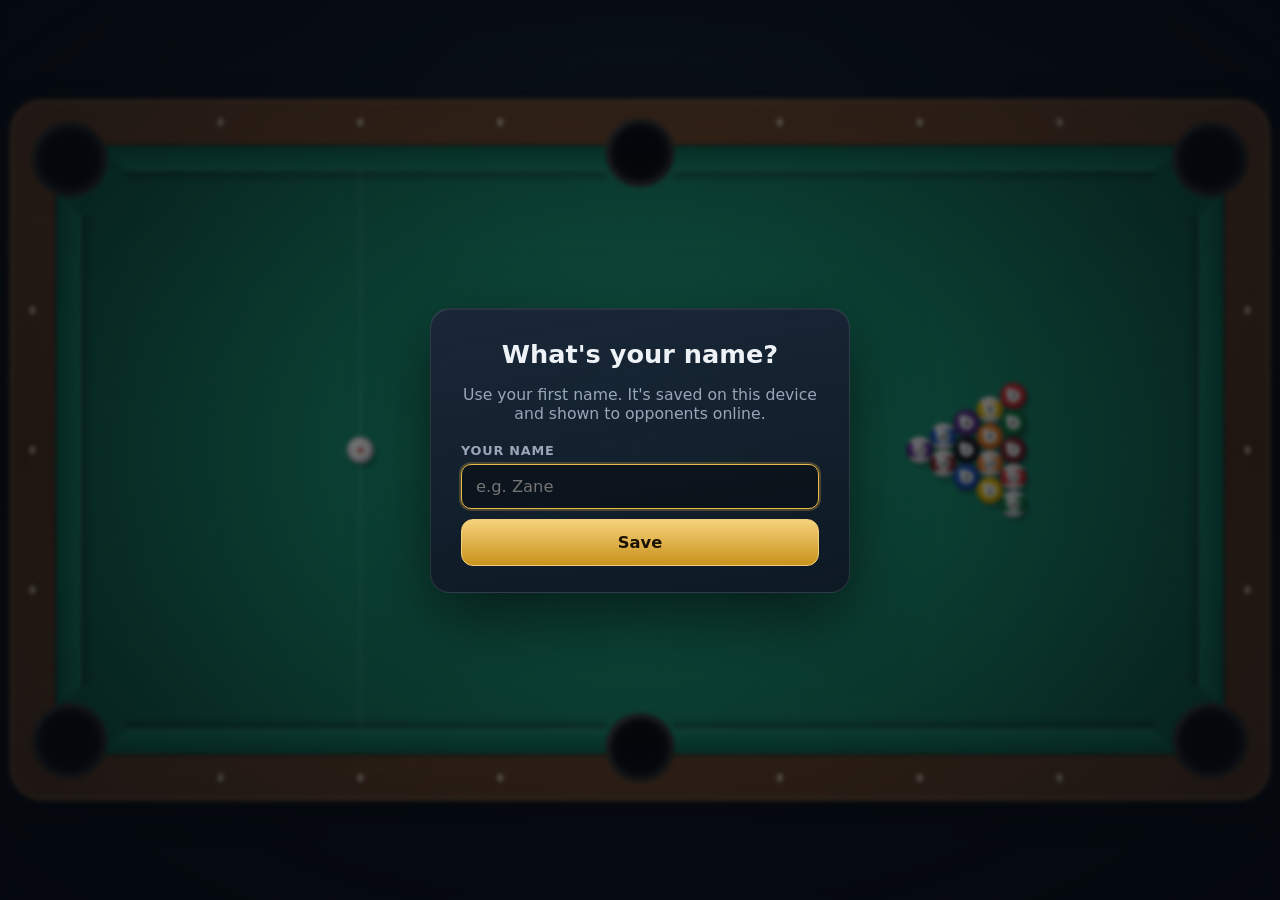
==== commit 7007f7a6: "Include updated index.html and sw.js (pool-v12) in Claude Ball update Co-Authored-By: Claude Sonnet " ====
--- a/index.html
+++ b/index.html
@@ -102,11 +102,11 @@
 <div>
 <h3>Rules (simplified WPA)</h3>
 <ul>
-<li>Break: pocket a ball or drive 4 balls to a rail. An 8 on the break is re-spotted.</li>
-<li>The first ball legally pocketed after the break picks <b>solids (1-7)</b> or <b>stripes (9-15)</b>.</li>
+<li>Break: pocket a ball, or drive at least 4 balls to a rail. An 8-ball pocketed on the break is re-spotted.</li>
+<li>The first ball legally pocketed after the break decides who plays <b>solids (1-7)</b> and who plays <b>stripes (9-15)</b>.</li>
 <li>Keep shooting while you pocket your own balls.</li>
-<li>Foul (scratch, wrong first ball, or no ball hit): opponent gets <b>ball in hand</b> behind the head string.</li>
-<li>Clear your group, then pocket the <b>8-ball</b> to win. Sinking it early or fouling on it loses.</li>
+<li>Fouls (a scratch, hitting the wrong ball first, or hitting no ball) give your opponent <b>ball in hand</b> behind the head string.</li>
+<li>Clear your group, then pocket the <b>8-ball</b> to win. Sinking it early, or fouling while you sink it, loses.</li>
 </ul>
 </div>
 </div>
@@ -249,7 +249,7 @@
 !function(){"use strict";const t=globalThis.Pool=globalThis.Pool||{},o=t.CONFIG,n=o.R,e=2*n;function c(t,o,n){return{id:t,x:o,y:n,vx:0,vy:0,pocketed:!1,pocketIdx:-1,pocketTime:0}}function i(t,o){for(let n=t.length-1;n>0;n--){const e=Math.floor(o()*(n+1));[t[n],t[e]]=[t[e],t[n]]}return t}function r(t){return t.balls[0]}function s(t,o){return t.balls.find(t=>t.id===o)}function l(t,o,n,e,c){t.events&&t.events.push({type:o,speed:n,a:e,b:c})}function f(t,o,n){o.pocketed=!0,o.pocketIdx=n,o.pocketTime=t.time,o.vx=o.vy=0,0===o.id?t.shot.cuePocketed=!0:t.shot.pocketed.push(o.id),l(t,"pocket",0,o.id)}function u(t){const n=t.balls,c=t.shot;for(let i=0;i<n.length;i++){const r=n[i];if(!r.pocketed)for(let s=i+1;s<n.length;s++){const i=n[s];if(i.pocketed)continue;let f=i.x-r.x,u=i.y-r.y;const a=f*f+u*u;if(a>=e*e)continue;let h=Math.sqrt(a);h<1e-6&&(f=1,u=0,h=1e-6);const x=f/h,y=u/h,d=(e-h)/2+1e-4;r.x-=x*d,r.y-=y*d,i.x+=x*d,i.y+=y*d;const p=(i.vx-r.vx)*x+(i.vy-r.vy)*y;if(p>=0)continue;const v=-(1+o.BALL_E)*p/2;r.vx-=v*x,r.vy-=v*y,i.vx+=v*x,i.vy+=v*y,null!==c.firstContact||0!==r.id&&0!==i.id||(c.firstContact=0===r.id?i.id:r.id),l(t,"ball",-p,r.id,i.id)}}}function a(t){const e=t.shot;for(const c of t.balls)if(!c.pocketed)for(const i of o.SEGMENTS){const r=i.x2-i.x1,s=i.y2-i.y1,f=r*r+s*s;let u=((c.x-i.x1)*r+(c.y-i.y1)*s)/f;u=u<0?0:u>1?1:u;const a=i.x1+r*u,h=i.y1+s*u;let x=c.x-a,y=c.y-h;const d=x*x+y*y;if(d>=n*n)continue;let p,v,E=Math.sqrt(d);E<1e-6?(p=-i.nx,v=-i.ny,E=0):(p=x/E,v=y/E),c.x+=p*(n-E),c.y+=v*(n-E);const M=c.vx*p+c.vy*v;if(M>=0)continue;const k=c.vx-M*p,C=c.vy-M*v;c.vx=k*o.CUSHION_FRICTION-M*o.CUSHION_E*p,c.vy=C*o.CUSHION_FRICTION-M*o.CUSHION_E*v,e.cushionBalls.indexOf(c.id)<0&&e.cushionBalls.push(c.id),null!==e.firstContact&&(e.cushionAfterContact=!0),l(t,"cushion",-M,c.id)}}function h(t,e){e=e||o.DT,t.time+=e;for(const n of t.balls){if(n.pocketed)continue;n.x+=n.vx*e,n.y+=n.vy*e;const c=Math.hypot(n.vx,n.vy);if(c>0){const i=c-(o.DECEL+o.DRAG*c)*e;if(i<=o.STOP_SPEED){n.vx=n.vy=0;for(let e=0;e<o.POCKETS.length;e++){const c=o.POCKETS[e];if(Math.hypot(n.x-c.x,n.y-c.y)<c.r+20){f(t,n,e);break}}}else{const t=i/c;n.vx*=t,n.vy*=t}}}u(t),u(t),a(t),u(t),a(t),function(t){for(const e of t.balls){if(e.pocketed)continue;let c=-1,i=1/0;for(let n=0;n<o.POCKETS.length;n++){const r=o.POCKETS[n],s=e.x-r.x,l=e.y-r.y,u=Math.sqrt(s*s+l*l);if(u<r.r){f(t,e,n),c=-2;break}u<i&&(i=u,c=n)}if(-2!==c&&!e.pocketed&&(e.x<0||e.x>o.W||e.y<0||e.y>o.H)){if(i<70){f(t,e,c);continue}const r=Math.min(o.W-n,Math.max(n,e.x)),s=Math.min(o.H-n,Math.max(n,e.y));r!==e.x&&(e.vx=Math.abs(e.vx)*(r>e.x?1:-1)*o.CUSHION_E),s!==e.y&&(e.vy=Math.abs(e.vy)*(s>e.y?1:-1)*o.CUSHION_E),e.x=r,e.y=s}}}(t)}function x(t){for(const o of t.balls)if(!o.pocketed&&(0!==o.vx||0!==o.vy))return!0;return!1}function y(t){return o.MAX_SPEED*Math.pow(Math.max(0,Math.min(1,t)),o.POWER_EXPONENT)}function d(t){let n=t,e=0;for(;n>o.STOP_SPEED;)e+=.002*n,n-=.002*(o.DECEL+o.DRAG*n);return e}function p(t){let n=0,e=2*o.MAX_SPEED;for(let o=0;o<40;o++){const o=(n+e)/2;d(o)<t?n=o:e=o}return(n+e)/2}function v(t,c,i,r){if(c<n||c>o.W-n||i<n||i>o.H-n)return!1;if("head"===r&&c>o.HEAD_X)return!1;for(const t of o.POCKETS)if(Math.hypot(c-t.x,i-t.y)<t.r+n)return!1;for(const o of t.balls)if(0!==o.id&&!o.pocketed&&Math.hypot(c-o.x,i-o.y)<e+.5)return!1;return!0}t.Physics={newShotInfo:function(){return{firstContact:null,cushionAfterContact:!1,cushionBalls:[],pocketed:[],cuePocketed:!1}},createBall:c,createWorld:function(t){const r=t||Math.random,s=function(){const t=Math.sqrt(3)*n+.15,c=e+.15,i=[];for(let n=0;n<5;n++)for(let e=0;e<=n;e++)i.push({row:n,j:e,x:o.FOOT_X+n*t,y:o.H/2+(e-n/2)*c});return i}(),l=i([1,2,3,4,5,6,7],r),f=i([9,10,11,12,13,14,15],r),u=new Array(15).fill(null),a=s.findIndex(t=>2===t.row&&1===t.j),h=s.findIndex(t=>4===t.row&&0===t.j),x=s.findIndex(t=>4===t.row&&4===t.j);u[a]=8;const y=r()<.5;u[h]=y?l.pop():f.pop(),u[x]=y?f.pop():l.pop();const d=i(l.concat(f),r);for(let t=0;t<15;t++)null===u[t]&&(u[t]=d.pop());const p=[c(0,o.HEAD_X,o.H/2)];return s.forEach((t,o)=>p.push(c(u[o],t.x,t.y))),{balls:p,time:0,shot:{firstContact:null,cushionAfterContact:!1,cushionBalls:[],pocketed:[],cuePocketed:!1},events:null}},cloneWorld:function(t){return JSON.parse(JSON.stringify(t))},cue:r,ball:s,step:h,isMoving:x,simulate:function(t,n){let e=0;for(n=n||40;e<n&&(h(t,o.DT),e+=o.DT,x(t)););return e},shoot:function(t,o,n){t.shot={firstContact:null,cushionAfterContact:!1,cushionBalls:[],pocketed:[],cuePocketed:!1};const e=r(t),c=y(n);e.vx=Math.cos(o)*c,e.vy=Math.sin(o)*c},castRay:function(t,c,i,r,s,l){let f={type:"none",t:1/0,gx:c,gy:i};for(const o of t.balls){if(o.pocketed||0===o.id||o.id===l)continue;const t=c-o.x,n=i-o.y,u=t*r+n*s,a=u*u-(t*t+n*n-e*e);if(a<0)continue;const h=-u-Math.sqrt(a);h>=0&&h<f.t&&(f={type:"ball",t:h,ball:o,gx:c+r*h,gy:i+s*h})}let u=1/0;return r>1e-9?u=Math.min(u,(o.W-n-c)/r):r<-1e-9&&(u=Math.min(u,(n-c)/r)),s>1e-9?u=Math.min(u,(o.H-n-i)/s):s<-1e-9&&(u=Math.min(u,(n-i)/s)),u<f.t&&(f={type:"cushion",t:Math.max(0,u),gx:c+r*Math.max(0,u),gy:i+s*Math.max(0,u)}),f},powerToSpeed:y,speedToPower:function(t){return Math.min(1,Math.pow(Math.max(0,t)/o.MAX_SPEED,1/o.POWER_EXPONENT))},travelDistance:d,speedForTravel:p,speedBeforeTravel:function(t,o){return p(d(t)+o)},validCuePosition:v,findCueSpot:function(t,e){const c="head"===e?o.HEAD_X:o.W-n;for(let c=o.HEAD_X-40;c>=n;c-=10)for(let i=o.H/2;i<o.H-n;i+=10)for(const n of[i,o.H-i])if(v(t,c,n,e))return{x:c,y:n};for(let i=o.HEAD_X;i<=c;i+=10)for(let c=n;c<=o.H-n;c+=10)if(v(t,i,c,e))return{x:i,y:c};return null},placeCue:function(t,o,n){const e=r(t);e.x=o,e.y=n,e.vx=e.vy=0,e.pocketed=!1,e.pocketIdx=-1},respot8:function(t){const c=s(t,8);let i=o.FOOT_X;const r=n=>t.balls.every(t=>t===c||t.pocketed||Math.hypot(t.x-n,t.y-o.H/2)>=e+.5);for(;!r(i)&&i<o.W-n;)i+=2;c.pocketed=!1,c.pocketIdx=-1,c.x=i,c.y=o.H/2,c.vx=c.vy=0}}}();
 </script>
 <script>
-!function(){"use strict";const e=globalThis.Pool=globalThis.Pool||{},o=e.Physics;function n(e){return 0===e?"cue":8===e?"eight":e<8?"solid":"stripe"}function l(e){return"solid"===e?"stripe":"solid"}function t(e){return"solid"===e?"solids":"stripe"===e?"stripes":e}function r(e,o){return e.balls.filter(e=>!e.pocketed&&0!==e.id&&8!==e.id&&n(e.id)===o).length}e.CONFIG,e.Rules={groupOf:n,other:l,groupName:t,newGame:function(e){const n="single"===(e=e||{}).mode,l="online"===e.mode,t=e.names||["Player 1","Player 2"];return{mode:n?"single":l?"online":"two",difficulty:e.difficulty||"medium",world:o.createWorld(e.rng),players:[{name:n?"You":t[0],group:null,ai:!1},{name:n?"Computer":t[1],group:null,ai:n}],current:1===e.breaker?1:0,openTable:!0,breakShot:!0,ballInHand:!0,handZone:"head",state:"placing",over:!1,winner:null,endReason:""}},cloneGame:function(e){const o=JSON.parse(JSON.stringify(e));return o.world.events=null,o},remaining:r,legalTargetIds:function(e,o){const l=e.players[void 0===o?e.current:o],t=e.world,a=t.balls.filter(e=>!e.pocketed&&0!==e.id);return e.breakShot?a.map(e=>e.id):null===l.group?a.filter(e=>8!==e.id).map(e=>e.id):0===r(t,l.group)?t.balls.some(e=>8===e.id&&!e.pocketed)?[8]:[]:a.filter(e=>n(e.id)===l.group).map(e=>e.id)},targetLabel:function(e,o){const n=e.players[o];return e.breakShot?"Break":null===n.group?"Open table":0===r(e.world,n.group)?"Shoot the 8-ball":"solid"===n.group?"Solids (1-7)":"Stripes (9-15)"},resolveShot:function(e){const a=e.world,u=a.shot,s=e.current,i=1-s,d=e.players[s],p=e.players[i],c={fouls:[],notes:[],continueTurn:!1,gameOver:!1,winner:null,ownPocketed:0,oppPocketed:0,scratch:u.cuePocketed,assigned:null},h=u.pocketed.slice(),g=h.indexOf(8)>=0,f=h.filter(e=>8!==e),b=null===d.group?-1:r(a,d.group)+f.filter(e=>n(e)===d.group).length;var k;if(e.breakShot?(u.cuePocketed&&c.fouls.push("Scratch on the break"),f.length>0||g||u.cushionBalls.length>=4||c.fouls.push("Illegal break (need a pocketed ball or 4 balls to a rail)"),g&&(o.respot8(a),c.notes.push("The 8-ball was re-spotted"))):(null===u.firstContact?c.fouls.push("No ball was hit"):(k=u.firstContact,(null===d.group?8!==k:0===b?8===k:n(k)===d.group)||(null===d.group?c.fouls.push("Hit the 8-ball first on an open table"):0===b?c.fouls.push("Must hit the 8-ball first"):c.fouls.push("Hit the wrong ball first (must hit "+t(d.group)+")"))),u.cuePocketed&&c.fouls.push("Scratch (cue ball pocketed)")),g&&!e.breakShot){const o=0===b;return c.gameOver=!0,o&&0===c.fouls.length?(c.winner=s,e.endReason=d.name+" legally pocketed the 8-ball"):(c.winner=i,e.endReason=o?d.name+" fouled while pocketing the 8-ball":d.name+" pocketed the 8-ball too early"),e.over=!0,e.winner=c.winner,e.state="over",e.breakShot=!1,c}if(!e.breakShot&&null===d.group&&0===c.fouls.length&&f.length>0){const o=n(f[0]);d.group=o,p.group=l(o),e.openTable=!1,c.assigned=o,c.notes.push(d.name+" is "+t(o)+", "+p.name+" is "+t(p.group))}return d.group?(c.ownPocketed=f.filter(e=>n(e)===d.group).length,c.oppPocketed=f.length-c.ownPocketed):c.ownPocketed=f.length,e.breakShot&&g&&(c.ownPocketed+=1),e.breakShot=!1,c.fouls.length?(e.current=i,e.ballInHand=!0,e.handZone=o.findCueSpot(a,"head")?"head":"any"):c.ownPocketed>0?c.continueTurn=!0:(e.current=i,e.ballInHand=!1),c}}}();
+!function(){"use strict";const e=globalThis.Pool=globalThis.Pool||{},o=e.Physics;function n(e){return 0===e?"cue":8===e?"eight":e<8?"solid":"stripe"}function l(e){return"solid"===e?"stripe":"solid"}e.CONFIG;const t=e=>"You"===e?"are":"is";function r(e){return"solid"===e?"solids":"stripe"===e?"stripes":e}function a(e,o){return e.balls.filter(e=>!e.pocketed&&0!==e.id&&8!==e.id&&n(e.id)===o).length}e.Rules={be:t,groupOf:n,other:l,groupName:r,newGame:function(e){const n="single"===(e=e||{}).mode,l="online"===e.mode,t=e.names||["Player 1","Player 2"];return{mode:n?"single":l?"online":"two",difficulty:e.difficulty||"medium",world:o.createWorld(e.rng),players:[{name:n?"You":t[0],group:null,ai:!1},{name:n?"Computer":t[1],group:null,ai:n}],current:1===e.breaker?1:0,openTable:!0,breakShot:!0,ballInHand:!0,handZone:"head",state:"placing",over:!1,winner:null,endReason:""}},cloneGame:function(e){const o=JSON.parse(JSON.stringify(e));return o.world.events=null,o},remaining:a,legalTargetIds:function(e,o){const l=e.players[void 0===o?e.current:o],t=e.world,r=t.balls.filter(e=>!e.pocketed&&0!==e.id);return e.breakShot?r.map(e=>e.id):null===l.group?r.filter(e=>8!==e.id).map(e=>e.id):0===a(t,l.group)?t.balls.some(e=>8===e.id&&!e.pocketed)?[8]:[]:r.filter(e=>n(e.id)===l.group).map(e=>e.id)},targetLabel:function(e,o){const n=e.players[o];return e.breakShot?"Break":null===n.group?"Open table":0===a(e.world,n.group)?"Shoot the 8-ball":"solid"===n.group?"Solids (1-7)":"Stripes (9-15)"},resolveShot:function(e){const u=e.world,s=u.shot,i=e.current,c=1-i,d=e.players[i],p=e.players[c],h={fouls:[],notes:[],continueTurn:!1,gameOver:!1,winner:null,ownPocketed:0,oppPocketed:0,scratch:s.cuePocketed,assigned:null},g=s.pocketed.slice(),f=g.indexOf(8)>=0,b=g.filter(e=>8!==e),k=null===d.group?-1:a(u,d.group)+b.filter(e=>n(e)===d.group).length;var m;if(e.breakShot?(s.cuePocketed&&h.fouls.push("Scratch on the break"),b.length>0||f||s.cushionBalls.length>=4||h.fouls.push("Illegal break (a ball must be pocketed, or at least 4 balls must reach a rail)"),f&&(o.respot8(u),h.notes.push("The 8-ball was re-spotted"))):(null===s.firstContact?h.fouls.push("No ball was hit"):(m=s.firstContact,(null===d.group?8!==m:0===k?8===m:n(m)===d.group)||(null===d.group?h.fouls.push("The 8-ball was hit first on an open table"):0===k?h.fouls.push("The 8-ball must be hit first"):h.fouls.push("Wrong ball hit first (must hit "+r(d.group)+")"))),s.cuePocketed&&h.fouls.push("Scratch (cue ball pocketed)")),f&&!e.breakShot){const o=0===k;return h.gameOver=!0,o&&0===h.fouls.length?(h.winner=i,e.endReason=d.name+" legally pocketed the 8-ball"):(h.winner=c,e.endReason=o?d.name+" fouled while pocketing the 8-ball":d.name+" pocketed the 8-ball too early"),e.over=!0,e.winner=h.winner,e.state="over",e.breakShot=!1,h}if(!e.breakShot&&null===d.group&&0===h.fouls.length&&b.length>0){const o=n(b[0]);d.group=o,p.group=l(o),e.openTable=!1,h.assigned=o,h.notes.push(d.name+" "+t(d.name)+" "+r(o)+", and "+p.name+" "+t(p.name)+" "+r(p.group))}return d.group?(h.ownPocketed=b.filter(e=>n(e)===d.group).length,h.oppPocketed=b.length-h.ownPocketed):h.ownPocketed=b.length,e.breakShot&&f&&(h.ownPocketed+=1),e.breakShot=!1,h.fouls.length?(e.current=c,e.ballInHand=!0,e.handZone=o.findCueSpot(u,"head")?"head":"any"):h.ownPocketed>0?h.continueTurn=!0:(e.current=c,e.ballInHand=!1),h}}}();
 </script>
 <script>
 !function(){"use strict";const e=globalThis.Pool=globalThis.Pool||{},o=e.CONFIG,n=e.Physics,t=e.Rules,r=o.R,a=2*r,l={beginner:{angleSigma:.085,powerSigma:.4,randomShot:.8},easy:{angleSigma:.04,powerSigma:.2,randomShot:.35},medium:{angleSigma:.014,powerSigma:.09,randomShot:0},hard:{angleSigma:.003,powerSigma:.03,randomShot:0},professional:{angleSigma:.0012,powerSigma:.01,randomShot:0},demon:{angleSigma:0,powerSigma:0,randomShot:0}};function s(e){const o=Math.max(1e-9,e()),n=e();return Math.sqrt(-2*Math.log(o))*Math.cos(2*Math.PI*n)}function c(e,o,n,t,r,a){const l=r-n,s=a-t,c=l*l+s*s;let i=c?((e-n)*l+(o-t)*s)/c:0;return i=Math.max(0,Math.min(1,i)),Math.hypot(e-(n+l*i),o-(t+s*i))}function i(e,l,s){const i=e.world,u=t.legalTargetIds(e,l),h=[];for(const e of u){const t=n.ball(i,e);t&&!t.pocketed&&o.POCKETS.forEach((l,u)=>{const f=l.x+.03*(o.W/2-l.x)+6*l.ax,g=l.y+.03*(o.H/2-l.y)+6*l.ay,d=f-t.x,p=g-t.y,m=Math.hypot(d,p);if(m<1)return;const w=d/m,y=p/m,x=-(w*l.ax+y*l.ay);if(x<("side"===l.kind?.5:.35))return;const M=t.x-w*a,b=t.y-y*a;if(M<r||M>o.W-r||b<r||b>o.H-r)return;const S=M-s.x,H=b-s.y,I=Math.hypot(S,H);if(I<1)return;const T=(S*w+H*y)/I;if(T<.25)return;for(const o of i.balls)if(!o.pocketed&&0!==o.id&&o.id!==e){if(c(o.x,o.y,s.x,s.y,M,b)<a-.5)return;if(c(o.x,o.y,t.x,t.y,f,g)<a-.5)return}const P=180*Math.acos(Math.min(1,T))/Math.PI,k=100-.03*I-.05*m-.7*P+20*x,E=n.speedForTravel(m+90)/(Math.max(.3,T)*(1+o.BALL_E)/2),_=n.speedBeforeTravel(E,I);h.push({targetId:e,pocket:u,angle:Math.atan2(H,S),power:Math.min(1,Math.max(.12,n.speedToPower(_))),score:k,cut:P})})}return h.sort((e,o)=>o.score-e.score),h}function u(e,o,n){const t=i(e,o,n);return t.length?t[0].score:0}function h(e){const t=n.cue(e.world);return t.pocketed?{x:o.HEAD_X,y:o.H/2}:{x:t.x,y:t.y}}function f(e,t){const a=[],l=e.handZone,s=e.world,c="head"===l?o.HEAD_X:o.W-r-8;t=t||36;for(let e=r+8;e<=c;e+=t)for(let c=r+8;c<=o.H-r-8;c+=t)n.validCuePosition(s,e,c,l)&&a.push({x:e,y:c});return a}function g(e,o){return Math.atan2(o.y-e.y,o.x-e.x)}function d(e,o,r,a){const l=a||h(e),s=e.world,c=t.legalTargetIds(e);let i=null,u=1/0;for(const e of c){const o=n.ball(s,e),t=Math.hypot(o.x-l.x,o.y-l.y);t<u&&(u=t,i=o)}const f=i?g(l,i):o()*Math.PI*2,d=n.speedToPower(n.speedForTravel((i?u:400)+500*(r||.45)));return{angle:f,power:Math.max(r||.45,Math.min(1,d))}}function p(e,r,a,l){const{g:s,res:c}=function(e,o,r,a){const l=t.cloneGame(e);return o&&n.placeCue(l.world,o.x,o.y),n.shoot(l.world,r,a),n.simulate(l.world,30),{g:l,res:t.resolveShot(l)}}(e,a.cue,a.angle,a.power);if(s.over)return{score:s.winner===r?1e6:-1e6,g:s,res:c};let h=400*-c.fouls.length+120*c.ownPocketed-80*c.oppPocketed;const f=n.cue(s.world),g=f.pocketed?{x:o.HEAD_X,y:o.H/2}:{x:f.x,y:f.y};if(s.current===r)if(h+=60,l){const e=i(s,r,g);h+=.6*(e.length?e[0].score:0)+6*Math.min(5,e.filter(e=>e.score>55).length)}else h+=.6*u(s,r,g);else h-=s.ballInHand?250:.5*u(s,s.current,g);return{score:h,g:s,res:c}}function m(e,o,n){return p(e,o,n,!1).score}function w(e,t,r){const a=o.H/2+60*(r()-.5),l={x:o.HEAD_X-20*r(),y:a},s=n.ball(e.world,e.world.balls[1].id),c="hard"===t||"professional"===t||"demon"===t?1:"medium"===t?.93:"easy"===t?.7:.5;return{cue:l,angle:g(l,{x:o.FOOT_X,y:o.H/2}),power:c,exact:!1,apex:s}}function y(e){const n=f(e);return n.length?n[0]:{x:o.HEAD_X,y:o.H/2}}e.AI={plan:function(e,r,a,c){const x=a||Math.random,M=l[r]||l.medium;let b;try{b=function(e,r,a,s){const c=e.current,x=l[r]||l.medium;if("professional"===r||"demon"===r)return function(e,r,a){const l=e.current,s="demon"===r,c=Date.now(),d=()=>a>0&&Date.now()-c>a;if(e.breakShot)return function(e,t,r,a){const l=r?[-70,-45,-20,0,20,45,70]:[-40,0,40],s=r?[-9,-5,-2,0,2,5,9]:[-5,0,5];let c=null,i=-1/0;for(const r of l)for(const l of s){if(c&&a())return c;const s={x:o.HEAD_X-4,y:o.H/2+r};if(!n.validCuePosition(e.world,s.x,s.y,"head"))continue;const u={cue:s,angle:g(s,{x:o.FOOT_X,y:o.H/2+l}),power:1},h=p(e,t,u,!0).score;h>i&&(i=h,c=u)}return c||w(e,"hard",Math.random)}(e,l,s,d);let m;e.ballInHand?(m=f(e,s?22:30).map(o=>({p:o,s:u(e,l,o)})).sort((e,o)=>o.s-e.s).slice(0,s?8:5).map(e=>e.p),m.length||(m=[y(e)])):m=[h(e)];const x=s?[.8,.9,1,1.1,1.2]:[.88,1,1.12];let M=[];for(const n of m){const t=i(e,l,n).slice(0,m.length>1?3:s?10:8);for(const r of t)for(const t of x)M.push({cue:e.ballInHand?n:null,angle:r.angle,power:Math.min(1,Math.max(3*o.MIN_POWER,r.power*t)),geo:r.score-10*Math.abs(t-1)})}M.sort((e,o)=>o.geo-e.geo),M=M.slice(0,s?60:36);const b=m[0];for(const o of t.legalTargetIds(e,l)){const t=n.ball(e.world,o);if(!t)continue;const r=Math.hypot(t.x-b.x,t.y-b.y);for(const o of s?[90,200,340,520]:[120,320])M.push({cue:e.ballInHand?b:null,angle:g(b,t),power:Math.min(1,n.speedToPower(n.speedForTravel(r+o))),geo:0})}const S=[];for(const o of M){if(S.length&&d())break;const n=p(e,l,o,!0);S.push({c:o,e:n,score:n.score})}if(S.sort((e,o)=>o.score-e.score),s){for(const e of S.slice(0,4)){if(d())break;const o=e.e.g;if(o.over||o.current!==l||o.ballInHand)continue;let n=-1/0;for(const e of i(o,l,h(o)).slice(0,6))if(n=Math.max(n,p(o,l,{cue:null,angle:e.angle,power:e.power},!0).score),d())break;n>-1/0&&(e.score+=.7*n)}S.sort((e,o)=>o.score-e.score)}return S.length?S[0].c:null}(e,r,s);if(e.breakShot)return w(e,r,a);const M="easy"===r||"beginner"===r;let b;if(e.ballInHand){const o=f(e);M?b=[o[Math.floor(a()*o.length)]||y(e)]:(b=o.map(o=>({p:o,s:u(e,c,o)})).sort((e,o)=>o.s-e.s).slice(0,"hard"===r?4:1).map(e=>e.p),b.length||(b=[y(e)]))}else b=[h(e)];let S=[];for(const o of b){const n=i(e,c,o),t="hard"===r?b.length>1?3:8:"medium"===r?1:n.length;n.slice(0,t).forEach(n=>S.push({cue:e.ballInHand?o:null,angle:n.angle,power:n.power,geo:n.score}))}if(M){if(!S.length||a()<x.randomShot){const o=b[0],l=t.legalTargetIds(e,c),s=e.world,i=l[Math.floor(a()*l.length)],u=n.ball(s,i);return{cue:e.ballInHand?o:null,angle:u?g(o,u):6.28*a(),power:("beginner"===r?.1:.25)+a()*("beginner"===r?.9:.7)}}return S[Math.floor(a()*Math.min(S.length,4))]}if("medium"===r){if(S.length)return S[0];const o=d(e,a,.4,b[0]);return{cue:e.ballInHand?b[0]:null,angle:o.angle,power:o.power}}const H=b[0];for(const o of t.legalTargetIds(e,c)){const t=n.ball(e.world,o);if(!t)continue;const r=Math.hypot(t.x-H.x,t.y-H.y);for(const o of[120,320])S.push({cue:e.ballInHand?H:null,angle:g(H,t),power:Math.min(1,n.speedToPower(n.speedForTravel(r+o))),geo:0})}S=S.slice(0,20);let I=null,T=-1/0;for(const o of S){const n=m(e,c,o);n>T&&(T=n,I=o)}return I}(e,r,x,c||0)}catch(e){b=null}if(!b){const o=e.ballInHand?y(e):null,n=d(e,x,.45,o);b={cue:o,angle:n.angle,power:n.power}}return{cue:b.cue||null,angle:b.angle+s(x)*M.angleSigma,power:Math.max(2*o.MIN_POWER,Math.min(1,b.power*(1+s(x)*M.powerSigma)))}},generateShots:i,handCandidates:f,SETTINGS:l}}();
@@ -2067,7 +2067,7 @@
 !function(){"use strict";const e=globalThis.Pool=globalThis.Pool||{},t="cbp-t-",n="cbp-l-",o=new TextEncoder,s=new TextDecoder,r=function(){try{return new URLSearchParams(globalThis.location?location.search:"")}catch(e){return new URLSearchParams("")}}(),i=()=>globalThis.crypto&&globalThis.crypto.subtle||null;function a(){return"function"==typeof globalThis.WebSocket}function c(){return!!i()}function l(e){return(e<10?"0":"")+e}function u(e,t){const n=new Error(t||e);return n.code=e,n}function h(){return a()?c()?null:u("insecure","Encrypted online play needs a secure connection (https)."):u("offline","Online play is not available in this browser.")}const d=e=>{let t="";for(let n=0;n<e.length;n++)t+=String.fromCharCode(e[n]);return btoa(t)},p=e=>{const t=atob(e),n=new Uint8Array(t.length);for(let e=0;e<t.length;e++)n[e]=t.charCodeAt(e);return n},f=e=>{const t=new Uint8Array(e);return globalThis.crypto.getRandomValues(t),t},y=e=>Array.from(e).map(e=>e.toString(16).padStart(2,"0")).join(""),w=(...e)=>{const t=e.reduce((e,t)=>e+t.length,0),n=new Uint8Array(t);let o=0;for(const t of e)n.set(t,o),o+=t.length;return n};async function m(){const e=await i().generateKey({name:"ECDH",namedCurve:"P-256"},!0,["deriveBits"]);return{priv:e.privateKey,pub:new Uint8Array(await i().exportKey("raw",e.publicKey))}}async function g(e,t){if(!e)return new Uint8Array(32);const n=await i().importKey("raw",o.encode(e),"PBKDF2",!1,["deriveBits"]);return new Uint8Array(await i().deriveBits({name:"PBKDF2",hash:"SHA-256",iterations:1e5,salt:o.encode("claude-ball|"+t)},n,256))}async function k(e,...t){const n=await i().importKey("raw",e,{name:"HMAC",hash:"SHA-256"},!1,["sign"]);return new Uint8Array(await i().sign("HMAC",n,w(...t)))}const b=(e,t)=>{if(e.length!==t.length)return!1;let n=0;for(let o=0;o<e.length;o++)n|=e[o]^t[o];return 0===n};async function v(e,t,n,s,r){const a=await i().importKey("raw",t,{name:"ECDH",namedCurve:"P-256"},!1,[]),c=new Uint8Array(await i().deriveBits({name:"ECDH",public:a},e,256)),l=await i().importKey("raw",c,"HKDF",!1,["deriveKey"]),u=await i().deriveKey({name:"HKDF",hash:"SHA-256",salt:n,info:o.encode("claude-ball-v1|"+s)},l,{name:"AES-GCM",length:256},!1,["encrypt","decrypt"]),h=new Uint8Array(await i().digest("SHA-256",w(c,r)));return{key:u,code:y(h.slice(0,2)).toUpperCase()}}let N=null;class S{constructor(e){this.id=e,this.token=y(f(8)),this.ws=null,this.open=!1,this.closed=!1,this.hb=null,this.tries=0,this.onmessage=null,this.onexpire=null,this.onclose=null,this.onreconnect=null}url(){const e=r.get("peerhost")?{host:r.get("peerhost"),port:+(r.get("peerport")||9e3),path:r.get("peerpath")||"/",secure:"1"===r.get("peersecure"),key:"peerjs"}:{host:"0.peerjs.com",port:443,path:"/",secure:!0,key:"peerjs"};return(e.secure?"wss://":"ws://")+e.host+":"+e.port+e.path+"peerjs?key="+e.key+"&id="+this.id+"&token="+this.token}connect(){return new Promise((e,t)=>{let n,o=!1;try{n=new WebSocket(this.url())}catch(e){return t(u("error",e.message))}this.ws=n;const s=s=>{if(o)return!1;if(o=!0,clearTimeout(r),s){this.closed=!0;try{n.close()}catch(e){}t(s)}else e(this);return!0},r=setTimeout(()=>s(u("timeout","Could not reach the online service.")),1e4);n.onmessage=e=>{let t;try{t=JSON.parse(e.data)}catch(e){return}if("OPEN"===t.type)this.open=!0,this.tries=0,this.startHeartbeat(),s(null);else if("ID-TAKEN"===t.type)s(u("taken","id taken"));else if("ERROR"===t.type||"INVALID-KEY"===t.type||"KEY-TAKEN"===t.type)s(u("error",t.payload&&t.payload.msg||t.type));else if("EXPIRE"===t.type)this.onexpire&&this.onexpire(t.src);else if("CANDIDATE"===t.type){const e=t.payload&&t.payload.candidate&&t.payload.candidate.candidate;if("string"!=typeof e||e.length>14200)return;let n;try{n=JSON.parse(e)}catch(e){return}this.onmessage&&n&&"object"==typeof n&&this.onmessage(t.src,n)}},n.onerror=()=>s(u("error","Connection error")),n.onclose=()=>{this.open=!1,clearInterval(this.hb),o?this.closed||this.reconnect():s(u("error","Connection closed"))}})}startHeartbeat(){clearInterval(this.hb),this.hb=setInterval(()=>{try{this.open&&this.ws.send('{"type":"HEARTBEAT"}')}catch(e){}},5e3)}reconnect(){if(!this.closed)return++this.tries>6?(this.closed=!0,void(this.onclose&&this.onclose())):void setTimeout(()=>{this.closed||this.connect().then(()=>{this.onreconnect&&this.onreconnect()},()=>{this.closed=!1,this.reconnect()})},700*this.tries)}send(e,t){if(!this.open)return!1;const n=JSON.stringify(t);if(n.length>14e3)return!1;N&&N(t);try{return this.ws.send(JSON.stringify({type:"CANDIDATE",dst:e,payload:{candidate:{candidate:n,sdpMid:"0",sdpMLineIndex:0},type:"data",connectionId:"cb"}})),!0}catch(e){return!1}}close(){this.closed=!0,this.open=!1,clearInterval(this.hb);try{this.ws.close()}catch(e){}}}async function C(e,t,n){for(let o=0;o<n;o++){if(e.closed)throw u("closed");const n=t(o);if(null===n)break;const s=new S(n);try{return await s.connect(),e.socks.push(s),{sock:s,id:n}}catch(e){if("taken"!==e.code)throw e}}throw u("full","no free id")}let A=null;function T(e,t){const n=A;n&&!n.closed&&(n.closed=!0,A=null,n.timers.forEach(clearInterval),n.timers.forEach(clearTimeout),n.socks.forEach(e=>e.close()),t&&n.handlers&&n.handlers.onClose&&n.handlers.onClose(e||"closed"))}function P(e,t,n){e.sock=t,e.peerId=n,e.lastRx=Date.now(),e.txSeq=0,e.rxSeq=0,e.rxChain=Promise.resolve(),e.txChain=Promise.resolve();const o=t.onmessage;t.onmessage=(t,r)=>{t===n?"string"==typeof r.e&&(e.rxChain=e.rxChain.then(async()=>{let t;try{t=await async function(e,t){const n=p(t.e),o=n.slice(0,12),r=n.slice(12),a=new Uint8Array(await i().decrypt({name:"AES-GCM",iv:o},e.key,r)),c=JSON.parse(s.decode(a));if(!(c.s>e.rxSeq))throw new Error("replay");return e.rxSeq=c.s,c.m}(e,r)}catch(e){return}e.lastRx=Date.now(),t&&"ping"!==t.t&&(e.internal&&e.internal(t)||e.handlers.onMessage&&e.handlers.onMessage(t))})):o&&o(t,r)},t.onclose=()=>{A===e&&T("closed",!0)},t.onreconnect=()=>{A===e&&"guest"===e.role&&x({t:"resync"})},e.timers.push(setInterval(()=>{x({t:"ping"}),Date.now()-e.lastRx>2e4&&A===e&&T("timeout",!0)},4e3))}function x(e){const t=A;return!!(t&&t.key&&t.sock&&t.sock.open&&t.peerId)&&(t.txChain=t.txChain.then(async()=>{try{t.sock&&t.sock.open&&t.sock.send(t.peerId,await async function(e,t){const n=f(12),s=o.encode(JSON.stringify({s:++e.txSeq,m:t})),r=new Uint8Array(await i().encrypt({name:"AES-GCM",iv:n},e.key,s));return{e:d(w(n,r))}}(t,e))}catch(e){}}),!0)}e.Net={available:a,secureOk:c,host:function(e,s){const r=h();if(r)return Promise.reject(r);T("replaced",!1);const i=A={role:"host",socks:[],sock:null,peerId:null,timers:[],handlers:s,closed:!1,lastRx:0,guestNick:null,key:null,code:"",hs:{},internal:null},a={name:e.tableName,host:e.nick,locked:!!e.password,pin:null};return C(i,()=>t+String(1e3+Math.floor(9e3*Math.random())),25).then(({sock:t,id:r})=>{async function c(n,s){if(i.peerId)return void t.send(n,{t:"denied",reason:"full"});const r=await v(s.kp.priv,s.gPub,s.pw,a.pin,w(s.kp.pub,s.gPub));if(i.peerId)return void t.send(n,{t:"denied",reason:"full"});const c=e.password?d(await k(s.pw,o.encode("host"),s.gPub,s.kp.pub,s.gNonce,s.hNonce)):null;i.key=r.key,i.code=r.code,delete i.hs[n],t.send(n,{t:"welcome",proof:c}),P(i,t,n),x({t:"meta",tableName:e.tableName,hostNick:e.nick})}return a.pin=r.slice(6),i.tableId=r,i.table=t,i.internal=e=>"join"===e.t&&!i.guestNick&&(i.guestNick=String(e.nick||"Guest").slice(0,16),s.onGuestJoin&&s.onGuestJoin(i.guestNick),!0),t.onmessage=async(n,s)=>{try{if(i.peerId)return void("hello"===s.t&&n!==i.peerId&&t.send(n,{t:"denied",reason:"full"}));if("hello"===s.t){const o=i.hs[n]={gPub:p(s.pub),gNonce:p(s.n)};if(65!==o.gPub.length||16!==o.gNonce.length)return;o.kp=await m(),o.hNonce=f(16),o.pw=await g(e.password,a.pin),t.send(n,{t:"challenge",pub:d(o.kp.pub),n:d(o.hNonce),locked:!!e.password}),e.password||await c(n,o)}else if("auth"===s.t&&e.password&&i.hs[n]){const e=i.hs[n],r=await k(e.pw,o.encode("guest"),e.gPub,e.kp.pub,e.gNonce,e.hNonce);if(!b(r,p(s.proof)))return void t.send(n,{t:"denied",reason:"password"});await c(n,e)}}catch(e){}},e.isPublic?C(i,e=>e<20?n+l(e+1):null,20).then(({sock:e})=>(e.onmessage=(t,n)=>{n&&"info?"===n.t&&e.send(t,{t:"info",pin:a.pin,name:a.name,host:a.host,locked:a.locked,seats:i.peerId?2:1})},{pin:a.pin,listed:!0}),()=>({pin:a.pin,listed:!1})):{pin:a.pin,listed:!1}})},join:function(e,n,s,r){const i=h();if(i)return Promise.reject(i);T("replaced",!1);const a=A={role:"guest",socks:[],sock:null,peerId:null,timers:[],handlers:r,closed:!1,lastRx:0,key:null,code:"",internal:null},c=t+e;return new Promise((t,r)=>{let i=!1;const l=(e,n)=>{i||(i=!0,clearTimeout(h),e?(T("failed",!1),r(e)):t(n))},h=setTimeout(()=>l(u("timeout","The table did not answer.")),15e3),N=new S("cbp-g-"+y(f(8)));a.socks.push(N),(async()=>{await N.connect();const t=await m(),r=f(16);let h=null,y=null,S=null;N.onexpire=e=>{e===c&&l(u("notfound","no such table"))},a.internal=e=>"meta"===e.t&&!i&&(l(null,{tableName:String(e.tableName||""),hostNick:String(e.hostNick||"Host"),code:a.code}),!0),N.onmessage=async(f,m)=>{try{if(f!==c||i)return;if("challenge"===m.t){if(h=p(m.pub),y=p(m.n),S=await g(n,e),m.locked){if(!n)return l(u("password","needs password"));N.send(c,{t:"auth",proof:d(await k(S,o.encode("guest"),t.pub,h,r,y))})}}else if("welcome"===m.t){if(!h)return;if(n){const e=await k(S,o.encode("host"),t.pub,h,r,y);if(!m.proof||!b(e,p(m.proof)))return l(u("password","host failed authentication"))}const i=await v(t.priv,h,S,e,w(h,t.pub));a.key=i.key,a.code=i.code,P(a,N,c),x({t:"join",nick:s})}else"denied"===m.t&&l(u("full"===m.reason?"full":"password",m.reason))}catch(e){l(u("error",e.message))}},N.send(c,{t:"hello",pub:d(t.pub),n:d(r)})})().catch(e=>l(e.code?e:u("error",e.message)))})},listPublic:function(){const e=h();return e?Promise.reject(e):new Promise((e,t)=>{const o=new S("cbp-f-"+y(f(8))),s=[],r=new Set,i=new Set;let a=!1;const c=()=>{a||(a=!0,clearTimeout(h),o.close(),e({tables:s.sort((e,t)=>e.name.localeCompare(t.name)),unreachable:0}))},u=()=>{r.size+i.size>=20&&c()},h=setTimeout(c,3500);o.onmessage=(e,t)=>{t&&"info"===t.t&&/^cbp-l-\d+$/.test(e)&&!r.has(e)&&(r.add(e),s.push({pin:String(t.pin),name:String(t.name),host:String(t.host),locked:!!t.locked,seats:+t.seats||1}),u())},o.onexpire=e=>{i.add(e),u()},o.connect().then(()=>{for(let e=1;e<=20;e++)o.send(n+l(e),{t:"info?"})},e=>{clearTimeout(h),a=!0,t(e)})})},diagnose:function(){const e={secure:c(),broker:!1,brokerMs:null,rttMs:null,verdict:"",ok:!1,transport:"relay"},t=h();if(t)return e.verdict="insecure"===t.code?"This page is not on a secure connection (https), so encrypted online play is unavailable.":"Online play is not available in this browser.",Promise.resolve(e);const n=new S("cbp-d-"+y(f(8))),o=Date.now();return n.connect().then(()=>(e.broker=!0,e.brokerMs=Date.now()-o,new Promise(t=>{const o=Date.now(),s=setTimeout(()=>t(),4e3);n.onmessage=()=>{e.rttMs=Date.now()-o,clearTimeout(s),t()},n.send(n.id,{t:"echo"})}))).catch(()=>{}).then(()=>(n.close(),e.broker?null==e.rttMs?e.verdict="Connected, but messages are not being relayed. Try again in a minute, or use another network.":(e.ok=!0,e.verdict="Online play should work: one encrypted web connection (works with a VPN on). Round trip "+e.rttMs+" ms."):e.verdict="Can't reach the online service (0.peerjs.com, port 443). A school/work filter or firewall is probably blocking it - a VPN usually fixes this.",e))},send:x,close:function(){T("left",!1)},closeSoon:function(e){const t=A;t&&(A=null,t.handlers={},t.txChain=t.txChain||Promise.resolve(),t.txChain.then(()=>setTimeout(()=>{t.closed=!0,t.timers.forEach(clearInterval),t.timers.forEach(clearTimeout),t.socks.forEach(e=>e.close())},e||300)))},connected:function(){return!!(A&&A.key&&A.sock&&A.sock.open)},role:function(){return A?A.role:null},guestNick:function(){return A?A.guestNick:null},securityCode:function(){return A?A.code:""},_setTap:e=>{N=e}}}();
 </script>
 <script>
-!function(){"use strict";const e=globalThis.Pool,n=e.CONFIG,t=e.Physics,o=e.Rules,a=e.AI,i=e.Audio,l=e.Net,s=e.Names,r=e=>document.getElementById(e),c=function(){try{return new URLSearchParams(location.search)}catch(e){return new URLSearchParams("")}}(),u=c.get("breaker"),d=navigator.webdriver?60:6500,p={canvas:r("table"),stage:r("stage"),hud:r("hud"),controls:r("controls"),status:r("status"),toast:r("toast"),slider:r("power-slider"),powerPct:r("power-pct"),hint:r("hint"),powerWrap:document.querySelector(".power-wrap"),menus:{flip:r("flip"),name:r("menu-name"),pause:r("menu-pause"),confirm:r("menu-confirm"),qr:r("menu-qr"),main:r("menu-main"),play:r("menu-play"),settings:r("menu-settings"),diff:r("menu-diff"),help:r("menu-help"),over:r("menu-over"),online:r("menu-online"),host:r("menu-host"),wait:r("menu-wait"),find:r("menu-find"),pass:r("menu-pass")},cards:[r("card-0"),r("card-1")]},m=e.Render.create(p.canvas),h={mode:"two",difficulty:"medium",game:null,demo:null,aim:{angle:0,power:0,pull:0,show:!1,guide:!0},hand:null,locked:!1,sliderDrag:!1,strike:null,ai:null,mouse:{x:0,y:0,seen:!1},touchAim:!1,touchPlace:!1,touchLast:null,acc:0,last:0,hudSig:"",toastTimer:0,overTimer:0,shotCount:0,tutorial:null,flipping:!1,paused:!1,online:null};function f(e){for(const n in p.menus)p.menus[n].hidden=n!==e}function g(){clearTimeout(h.overTimer),clearTimeout(h.flipT1),clearTimeout(h.flipT2),h.flipping=!1,function(){h.tutorial=null,r("coach").hidden=!0,r("btn-coach-skip").hidden=!1;const e=document.querySelector(".power-wrap");e&&e.classList.remove("pulse")}(),le(),r("btn-again").hidden=!1,h.paused=!1,h.game=null,h.ai=null,h.strike=null,h.locked=!1,h.sliderDrag=!1,h.hand=null,h.aim.show=!1,h.aim.power=0,m.resetBalls(),h.demo={world:t.createWorld(),handZone:"head"},p.hud.hidden=!0,p.controls.hidden=!0,p.toast.hidden=!0,f("main"),Ie()}function b(e,n){clearTimeout(h.overTimer),h.mode=e,h.difficulty=n||h.difficulty,w(o.newGame({mode:e,difficulty:h.difficulty,breaker:k()}))}function k(){return"0"===u||"1"===u?+u:Math.random()<.5?0:1}function w(e,n){if(clearTimeout(h.overTimer),e.world.events=[],m.resetBalls(),h.game=e,h.demo=null,h.ai=null,h.strike=null,h.locked=!1,h.sliderDrag=!1,h.aim.angle=0,h.aim.power=0,h.aim.pull=0,h.aim.show=!1,h.shotCount=0,h.online&&(h.online.waitingState=!1,h.online.remoteLocked=!1,h.online.rematchAsked=!1),r("btn-again").hidden=!1,p.hud.hidden=!1,p.controls.hidden=!1,p.toast.hidden=!0,Ie(),n)return h.flipping=!1,f(null),void y();h.flipping=!0,e.state="placing",$(!0),function(e,n){const t=e.current,o=e.players[0].name,a=e.players[1].name,l=r("coin");r("flip-title").textContent="Coin toss",r("flip-sub").textContent="Heads: "+o+"   •   Tails: "+a,l.style.animation="none",l.offsetWidth,l.style.setProperty("--end",(0===t?1800:1980)+"deg"),l.style.animation="",f("flip");const s=Math.round(.4*d);clearTimeout(h.flipT1),clearTimeout(h.flipT2),h.flipT1=setTimeout(()=>{r("flip-title").textContent=(0===t?"Heads":"Tails")+"!",r("flip-sub").textContent=e.players[t].name+("You"===e.players[t].name?" win the toss and break":" wins the toss and breaks"),i.play("click")},s),h.flipT2=setTimeout(n,d)}(e,()=>{h.flipping=!1,f(null),y();const n=e.players[e.current];Z(("You"===n.name?"You break":n.name+" breaks")+" — place the cue ball behind the line"+(h.online&&l.securityCode()?"  •  🔒 encrypted, code "+l.securityCode():""),"",navigator.webdriver?3600:8e3)})}function v(){return h.game.players[h.game.current]}function y(){const e=h.game;if(h.locked=!1,h.sliderDrag=!1,h.strike=null,h.ai=null,h.aim.power=0,h.aim.pull=0,e.over)return void S();const a=t.cue(e.world);if(e.ballInHand){if(e.state="placing",a.pocketed){const o=function(e){return t.findCueSpot(e.world,e.handZone)||t.findCueSpot(e.world,"any")||{x:n.R+30,y:n.H/2}}(e);t.placeCue(e.world,o.x,o.y)}h.hand={x:a.x,y:a.y,valid:t.validCuePosition(e.world,a.x,a.y,e.handZone)},h.aim.show=!1}else e.state="aiming",h.hand=null,h.aim.show=!0,function(e){const n=t.cue(e.world);let a=null,i=1/0;for(const l of o.legalTargetIds(e)){const o=t.ball(e.world,l);if(!o)continue;const s=Math.hypot(o.x-n.x,o.y-n.y);s<i&&(i=s,a=o)}a&&(h.aim.angle=Math.atan2(a.y-n.y,a.x-n.x))}(e);v().ai&&(h.ai={phase:"think",t:0,total:0,plan:null}),$(!0)}function x(e,n,o){const a=h.game;if(h.strike=null,h.locked=!1,h.sliderDrag=!1,h.aim.show=!1,h.aim.power=0,h.aim.pull=0,h.locked=!1,a.world.events.length=0,h.online&&!o){const o=t.cue(a.world);ie({t:"shot",a:e,p:n,cx:o.x,cy:o.y})}t.shoot(a.world,e,n),a.state="moving",h.acc=0,h.shotCount++,i.play("cue",n),$(!0)}function C(e,n,t){h.strike||(h.aim.angle=e,h.sliderDrag=!1,h.strike={t:0,dur:.1,angle:e,power:n,pull0:h.aim.pull,remote:!!t},h.locked=!1,h.sliderDrag=!1)}function T(e,n,t){const o=[];n.fouls.length&&o.push("Foul: "+n.fouls.join(" + ")),n.notes.forEach(e=>o.push(e)),n.fouls.length&&!e.over?o.push(e.players[e.current].name+" has ball in hand"):e.over||n.continueTurn?!e.over&&n.continueTurn&&o.push(t+" shoots again"):o.push(e.players[e.current].name+"'s turn"),o.length&&Z(o.join("  •  "),n.fouls.length?"foul":"good",4200),n.fouls.length&&i.play("foul")}function M(){if(h.tutorial)return void function(){const e=h.tutorial;e&&(e.done=!0,h.aim.show=!1,h.locked=!1,h.game.state="over",ne(4),$(!0))}();const e=h.game,n=e.players[e.current];if(h.online&&"guest"===h.online.role)return h.online.waitingState=!0,h.online.waitStart=performance.now(),void $(!0);const t=o.resolveShot(e);T(e,t,n.name),e.over?(e.state="over",h.aim.show=!1,$(!0),h.overTimer=setTimeout(S,1200)):y(),h.online&&ie({t:"state",g:o.cloneGame(e),res:{fouls:t.fouls,notes:t.notes,continueTurn:t.continueTurn},shooter:n.name})}function S(){const e=h.game;if(!e)return;const n=e.players[e.winner];let t=!n.ai,o=n.name+" wins!";"single"===e.mode&&(o=t?"You win!":"Computer wins"),h.online?(t=e.winner===h.online.me,o=t?"You win!":n.name+" wins",r("btn-again").textContent="host"===h.online.role?"Rematch":"Ask for rematch"):r("btn-again").textContent="Play Again",r("over-title").textContent=o,r("over-reason").textContent=e.endReason+".",i.play(t?"win":"lose"),p.toast.hidden=!0,f("over"),$(!0)}function L(){return t.cue(h.game.world)}function E(){const e=h.game;return!(!e||e.over||h.strike||h.flipping||h.paused||(h.online?e.current!==h.online.me||h.online.waitingState:v().ai))}function P(){const e=h.game;if(!e||"aiming"!==e.state||!E()||!h.mouse.seen||h.locked)return;const n=L(),t=h.mouse.x-n.x,o=h.mouse.y-n.y;t*t+o*o>16&&(h.aim.angle=Math.atan2(o,t))}function A(){const e=h.game;if(!e||"placing"!==e.state||!E())return;const o=n.R;let a=Math.max(o,Math.min(n.W-o,h.mouse.x)),i=Math.max(o,Math.min(n.H-o,h.mouse.y));if("head"===e.handZone&&(a=Math.min(a,n.HEAD_X)),h.hand={x:a,y:i,valid:t.validCuePosition(e.world,a,i,e.handZone)},h.online){const e=performance.now();e-(h.online.lastHand||0)>160&&(h.online.lastHand=e,ie({t:"hand",x:a,y:i}))}}function I(e){const n=m.toTable(e.clientX,e.clientY);h.mouse.x=n.x,h.mouse.y=n.y,h.mouse.seen=!0,h.game&&("mouse"!==e.pointerType&&e.pointerType?h.touchAim&&E()&&function(e,n){const t=h.touchLast,o=h.game;if(!t||!o||"aiming"!==o.state)return void(h.touchLast={x:e,y:n});const a=L(),i=t.x-a.x,l=t.y-a.y,s=Math.max(120,Math.hypot(i,l)),r=e-t.x,c=(i*(n-t.y)-l*r)/Math.max(1e-6,Math.hypot(i,l));h.aim.angle+=c/s*.5,h.touchLast={x:e,y:n}}(n.x,n.y):P(),A())}function D(){const e=h.game;return!!e&&"aiming"===e.state&&E()}function N(){D()&&!h.locked&&(h.touchLift||P(),h.locked=!0,h.aim.power=0,h.aim.pull=0,i.play("click"))}function q(e){h.locked&&(h.locked=!1,h.sliderDrag=!1,h.aim.power=0,h.aim.pull=0,e||Z("Aim unlocked","",800))}function H(){h.locked&&D()?(h.sliderDrag=!0,h.aim.power=p.slider.value/1e3,h.aim.pull=60*h.aim.power):p.slider.value=0}function R(){h.locked&&D()&&(h.sliderDrag=!0)}function j(){if(!h.sliderDrag)return;h.sliderDrag=!1;const e=p.slider.value/1e3;if(h.locked&&D()){if(e<n.MIN_POWER)return h.aim.power=0,h.aim.pull=0,void(p.slider.value=0);h.aim.power=e,C(h.aim.angle,e)}}function F(e){i.unlock();const n=h.game;if(!n)return;if(2===e.button)return void q();if(0!==e.button)return;I(e);const t="touch"===e.pointerType||"pen"===e.pointerType;if("placing"===n.state&&E())if(A(),t){h.touchPlace=!0;try{p.canvas.setPointerCapture(e.pointerId)}catch(e){}}else O();else if("aiming"===n.state&&E())if(t){h.touchAim=!0,h.locked=!1,h.aim.power=0,h.aim.pull=0;try{p.canvas.setPointerCapture(e.pointerId)}catch(e){}h.touchLast={x:h.mouse.x,y:h.mouse.y}}else h.locked?q(!0):N()}function O(){const e=h.game;e&&"placing"===e.state&&E()&&(A(),h.hand&&h.hand.valid?(t.placeCue(e.world,h.hand.x,h.hand.y),h.online&&ie({t:"place",x:h.hand.x,y:h.hand.y}),e.ballInHand=!1,e.state="aiming",h.hand=null,h.aim.show=!0,i.play("click"),P(),$(!0)):Z("Cannot place the cue ball there","foul",1200))}function W(e){try{p.canvas.releasePointerCapture(e.pointerId)}catch(e){}h.touchPlace&&(h.touchPlace=!1,O()),h.touchAim&&(h.touchAim=!1,D()&&"pointerup"===e.type&&(h.touchLift=!0,N(),h.touchLift=!1))}function G(e){D()&&(h.aim.angle+=.004*e)}function Y(e,n){let t=0;const o=()=>{clearInterval(t),t=0};e.addEventListener("pointerdown",e=>{e.preventDefault(),G(n),o(),t=setInterval(()=>G(n),45)}),["pointerup","pointercancel","pointerleave"].forEach(n=>e.addEventListener(n,o))}function B(e){if("m"!==e.key&&"M"!==e.key)if("Escape"!==e.key){if(D()&&("ArrowLeft"===e.key||"ArrowRight"===e.key)){const n=(e.shiftKey?.002:.012)*("ArrowLeft"===e.key?-1:1);h.aim.angle+=n,e.preventDefault()}}else p.menus.qr.hidden?p.menus.confirm.hidden?p.menus.pause.hidden?h.locked?q():p.menus.help.hidden&&p.menus.play.hidden&&p.menus.settings.hidden?p.menus.diff.hidden&&p.menus.online.hidden?h.game&&!h.flipping&&p.menus.over.hidden&&oe():f("play"):f("main"):ae():f("pause"):f("wait");else Ae()}function _(e){const n=e.events;if(!n||!n.length)return;let t=0,o=0,a=!1;for(const e of n)"ball"===e.type?t=Math.max(t,e.speed):"cushion"===e.type?o=Math.max(o,e.speed):"pocket"===e.type&&(a=!0);n.length=0,t>15&&i.play("ball",t),o>25&&i.play("cushion",o),a&&i.play("pocket")}function J(e){const o=h.game;if(o&&!h.paused){if(h.strike){const n=h.strike;n.t+=e;const t=Math.min(1,n.t/n.dur);h.aim.pull=n.pull0*(1-t*t),t>=1&&x(n.angle,n.power,n.remote)}if(v()&&v().ai&&function(e){const o=h.ai,i=h.game;if(o&&i&&!i.over&&"moving"!==i.state&&!h.strike)if(o.t+=e,o.total+=e,o.total>25&&o.plan)C(o.plan.angle,o.plan.power);else if("think"===o.phase){if(h.aim.show=!i.ballInHand,o.t<.8)return;o.plan=a.plan(i,i.difficulty,void 0,"professional"===i.difficulty||"demon"===i.difficulty?2200:0),o.t=0,i.ballInHand?(o.from={x:L().x,y:L().y},o.to=o.plan.cue||o.from,o.phase="place"):o.phase="aim"}else if("place"===o.phase){const e=Math.min(1,o.t/.6),n=e*e*(3-2*e),a=o.from.x+(o.to.x-o.from.x)*n,l=o.from.y+(o.to.y-o.from.y)*n;if(h.hand={x:a,y:l,valid:!0},e>=1){t.placeCue(i.world,o.to.x,o.to.y),i.ballInHand=!1,i.state="aiming",h.hand=null,h.aim.show=!0,o.phase="aim",o.t=0;const e=L();h.aim.angle=Math.atan2(i.world.balls[1].y-e.y,i.world.balls[1].x-e.x),$(!0)}}else if("aim"===o.phase){h.aim.show=!0;const n=function(e,n){let t=n-e;for(;t>Math.PI;)t-=2*Math.PI;for(;t<-Math.PI;)t+=2*Math.PI;return t}(h.aim.angle,o.plan.angle),t=2.6*e+Math.abs(n)*Math.min(1,6*e);h.aim.angle+=Math.abs(n)<=t?n:Math.sign(n)*t,Math.abs(n)<.002&&o.t>.7&&(o.phase="charge",o.t=0,h.aim.angle=o.plan.angle)}else"charge"===o.phase&&(h.aim.power=Math.min(o.plan.power,h.aim.power+e/n.CHARGE_TIME*1.6),h.aim.pull=60*h.aim.power,h.aim.power>=o.plan.power-1e-6&&C(o.plan.angle,o.plan.power))}(e),h.tutorial&&function(){const e=h.tutorial,n=h.game;e&&!e.done&&n&&("moving"===n.state||h.strike?e.shot||(e.shot=!0,document.querySelector(".power-wrap").classList.remove("pulse"),r("coach-text").textContent="Watch the balls roll…",r("coach-step").textContent="Step 3 of 3"):e.shot||(1===e.step&&Math.abs(h.aim.angle-e.a0)>.04?ne(2):2===e.step&&h.locked?ne(3):3!==e.step||h.locked||ne(2)))}(),h.online&&function(){const e=h.online,n=h.game;if(!e||e.gone)return;const t=performance.now();if(E()&&"aiming"===n.state&&t-(e.lastAim||0)>160){const n=h.aim.angle.toFixed(4)+"|"+h.locked+"|"+h.aim.power.toFixed(3);n!==e.lastAimKey&&(e.lastAim=t,e.lastAimKey=n,ie({t:"aim",a:h.aim.angle,l:h.locked,p:h.aim.power}))}e.waitingState&&t-e.waitStart>15e3&&se("Connection lost")}(),!("moving"!==o.state||h.online&&h.online.waitingState)){h.acc+=e;let a=0;for(;h.acc>=n.DT&&a++<400;)if(t.step(o.world,n.DT),h.acc-=n.DT,!t.isMoving(o.world))return _(o.world),h.acc=0,void M();_(o.world)}}}function U(e){const n=Math.min(.05,h.last?(e-h.last)/1e3:.016);h.last=e;try{J(n),$(!1);const e=h.game||h.demo;h.aim.locked=h.locked||!(!h.online||!h.online.remoteLocked||E()),m.draw(e,{aim:h.game&&h.aim,hand:h.game&&h.hand})}catch(e){console.error(e)}requestAnimationFrame(U)}function Z(e,n,t){p.toast.textContent=e,p.toast.className=n||"",p.toast.hidden=!1,clearTimeout(h.toastTimer),h.toastTimer=setTimeout(()=>{p.toast.hidden=!0},t||2500)}function z(e,t,o){const a=document.createElement("div");if(a.className="mini-ball"+(t?" pocketed":"")+(o?" unknown":""),!o){const t=n.BALL_COLORS[e<=8?e:e-8];a.style.background=e>8?"linear-gradient(180deg,#f6f3ea 0 24%,"+t+" 24% 76%,#f6f3ea 76%)":t,a.innerHTML="<span>"+e+"</span>"}return a}function $(e){const n=h.game,t=n?h.aim.power:0;p.powerPct.textContent=Math.round(100*t)+"%";const a=!!n&&h.locked&&D();if(p.slider.disabled=!a,p.powerWrap.classList.toggle("armed",a),h.sliderDrag||(p.slider.value=Math.round(1e3*t)),n&&(p.hint.textContent=function(e){return e.over||h.flipping?"":h.online&&e.current!==h.online.me?"moving"===e.state?"":"Waiting for "+v().name+"…":"placing"===e.state?v().ai?"":"Click to place the cue ball behind the head string (left two diamonds)":v().ai?"Computer is playing…":"moving"===e.state||h.strike?"":h.locked?"Aim locked · drag the Power slider, release to shoot · click the table to unlock":"Move the mouse to aim · click the table to lock the aim"}(n)),!n)return;const i=[n.current,n.state,n.players[0].group,n.players[1].group,n.world.balls.map(e=>e.pocketed?1:0).join(""),h.ai&&h.ai.phase,n.over,h.locked,h.online&&h.online.waitingState].join("|");(e||i!==h.hudSig)&&(h.hudSig=i,p.status.textContent=function(e){const n=e.players[e.current];return e.over?e.endReason:h.tutorial?"Practice table":h.flipping?"Coin toss…":h.online&&h.online.waitingState?"Syncing the shot…":h.online&&e.current!==h.online.me&&"moving"!==e.state?"placing"===e.state?n.name+" is placing the cue ball…":n.name+"'s turn — "+o.targetLabel(e,e.current):"moving"===e.state?"Balls in motion…":n.ai?"placing"===e.state||h.ai&&"place"===h.ai.phase?"Computer places the cue ball…":h.ai&&"think"===h.ai.phase?"Computer is thinking…":"Computer is lining up a shot…":"placing"===e.state?n.name+": "+(e.breakShot?"place the cue ball behind the line":"ball in hand — place the cue ball behind the line"):n.name+"'s turn — "+o.targetLabel(e,e.current)+(h.locked?" (aim locked)":"")}(n),n.players.forEach((e,t)=>{const a=p.cards[t];a.classList.toggle("active",n.current===t&&!n.over),a.querySelector(".name").textContent=e.name,a.querySelector(".badge").textContent=e.ai?"CPU · "+n.difficulty:h.online&&t===h.online.me?"YOU":"";const i=a.querySelector(".pgroup"),l=a.querySelector(".mini-balls");if(l.textContent="",e.group)i.textContent=("solid"===e.group?"Solids":"Stripes")+" — "+o.remaining(n.world,e.group)+" left",function(e,n){const t="solid"===n?[1,2,3,4,5,6,7]:[9,10,11,12,13,14,15];return t.push(8),t.map(n=>{const t=e.world.balls.find(e=>e.id===n);return{id:n,pocketed:t.pocketed}})}(n,e.group).forEach(e=>l.appendChild(z(e.id,e.pocketed,!1)));else{i.textContent=n.breakShot?"Breaking":"Open table";for(let e=0;e<7;e++)l.appendChild(z(0,!1,!0))}}))}const K="cb-tut";function V(){try{localStorage.setItem(K,"1")}catch(e){}}const X=()=>!(!globalThis.matchMedia||!matchMedia("(pointer: coarse)").matches);function Q(){le();const e=o.newGame({mode:"two",names:["You","Practice"],breaker:0}),n=e.world,t={0:[230,250],1:[620,232],9:[700,288],2:[785,235]};n.balls.forEach(e=>{t[e.id]?(e.x=t[e.id][0],e.y=t[e.id][1],e.pocketed=!1):e.pocketed=!0}),e.breakShot=!1,e.ballInHand=!1,e.state="aiming",h.mode="two",h.tutorial={step:1,a0:null,shot:!1,done:!1},w(e,!0),h.tutorial.a0=h.aim.angle,r("coach").hidden=!1,r("btn-coach-done").hidden=!0,ne(1)}const ee={1:()=>"Aim: "+(X()?"drag your finger over the table":"move the mouse over the table")+" to turn the cue.",2:()=>"Lock it in: "+(X()?"lift your finger":"click")+" to lock the aim. (Tap again to change it.)",3:()=>"Shoot: drag the glowing Power slider to the right, then let go."};function ne(e){const n=h.tutorial;n&&(n.step=e,r("coach-step").textContent=e<=3?"Step "+e+" of 3":"Done!",r("coach-text").textContent=e<=3?ee[e]():"Nice shot! Pot all your balls — solids (1–7) or stripes (9–15) — then sink the 8-ball to win. A scratch or hitting the wrong ball gives your opponent the cue ball.",document.querySelector(".power-wrap").classList.toggle("pulse",3===e),r("btn-coach-done").hidden=e<=3,e>3&&(r("btn-coach-skip").hidden=!0))}function te(){V(),g()}function oe(){h.game&&!h.flipping&&(h.paused=!h.online,r("btn-pause-restart").hidden=!!h.online,r("btn-pause-main").textContent=h.online&&!h.online.gone?"Leave match":"Return to main menu",Ee(),f("pause"))}function ae(){h.paused=!1,h.online&&h.online.waitingState&&!h.online.gone&&(h.online.waitStart=performance.now()),f(h.game&&h.game.over?"over":null)}function ie(e){l.send(e)}function le(){if(h.online&&!h.online.gone)return l.send({t:"bye"}),h.online=null,void l.closeSoon(300);h.online=null,l.close()}function se(e){const n=h.online;n&&!n.gone&&(n.gone=!0,n.waitingState=!0,l.close(),clearTimeout(h.overTimer),h.strike=null,h.aim.show=!1,h.hand=null,r("over-title").textContent=e,r("over-reason").textContent="The online game has ended.",r("btn-again").hidden=!0,p.toast.hidden=!0,f("over"))}function re(){const e=h.online;e&&!e.gone&&h.game&&se((e.opp||"Your opponent")+" disconnected")}function ce(){const e=h.online;if(!e||"host"!==e.role||!e.opp)return;const n=o.newGame({mode:"online",names:[e.nick,e.opp],breaker:k()});w(n),ie({t:"start",g:o.cloneGame(n)})}function ue(e){const a=h.online;if(!a||a.gone||!e)return;const i=h.game,l=!!i&&i.current!==a.me;switch(e.t){case"start":"guest"===a.role&&e.g&&e.g.world&&w(e.g);break;case"hand":i&&"placing"===i.state&&l&&isFinite(e.x)&&isFinite(e.y)&&(h.hand={x:e.x,y:e.y,valid:!0});break;case"place":if(i&&"placing"===i.state&&l&&isFinite(e.x)&&isFinite(e.y)){if("host"===a.role&&!t.validCuePosition(i.world,e.x,e.y,i.handZone))return;t.placeCue(i.world,e.x,e.y),i.ballInHand=!1,i.state="aiming",h.hand=null,h.aim.show=!0,a.remoteLocked=!1,$(!0)}break;case"aim":i&&"aiming"===i.state&&l&&isFinite(e.a)&&(h.aim.angle=e.a,h.aim.power=Math.max(0,Math.min(1,+e.p||0)),h.aim.pull=60*h.aim.power,a.remoteLocked=!!e.l,h.aim.show=!0);break;case"shot":i&&"aiming"===i.state&&l&&isFinite(e.a)&&isFinite(e.p)&&(isFinite(e.cx)&&isFinite(e.cy)&&t.placeCue(i.world,e.cx,e.cy),h.aim.show=!0,a.remoteLocked=!1,C(e.a,Math.max(n.MIN_POWER,Math.min(1,+e.p)),!0));break;case"state":"guest"===a.role&&function(e){const n=h.online,t=e.g;t&&t.world&&(t.world.events=[],clearTimeout(h.overTimer),h.game=t,n.waitingState=!1,h.strike=null,h.acc=0,n.remoteLocked=!1,e.res&&e.res.silent||T(t,e.res||{fouls:[],notes:[],continueTurn:!1},e.shooter||""),t.over?(t.state="over",h.aim.show=!1,$(!0),h.overTimer=setTimeout(S,1200)):y())}(e);break;case"resync":"host"===a.role&&i&&ie({t:"state",g:o.cloneGame(i),res:{fouls:[],notes:[],continueTurn:!1,silent:!0},shooter:""});break;case"rematch":"host"===a.role&&(a.rematchAsked=!0,Z((a.opp||"Your opponent")+" wants a rematch","good",3500),h.game&&h.game.over&&(r("btn-again").textContent="Rematch ("+(a.opp||"opponent")+" asked)"));break;case"bye":se((a.opp||"Your opponent")+" left the table")}}const de=(e,n)=>{const t=r(e);t.textContent=n||"",t.hidden=!n};let pe="",me="";try{pe=localStorage.getItem("cb-nick")||""}catch(e){}let he=null,fe="main";function ge(){const e=pe||"";document.querySelectorAll(".name-chip").forEach(n=>{n.querySelector(".who").textContent=e||"Set your name",n.classList.toggle("empty",!e)})}function be(e,n,t){he=e||null,fe=t||"main",r("nick").value=pe,de("nick-err",""),r("name-title").textContent=pe?"Change your name":"What's your name?",r("btn-name-cancel").hidden=!n,f("name"),setTimeout(()=>r("nick").focus(),60)}function ke(){const e=s.validate(r("nick").value);if(!e.ok)return de("nick-err",e.reason),void r("nick").focus();pe=e.name;try{localStorage.setItem("cb-nick",e.name)}catch(e){}de("nick-err",""),ge();const n=he;he=null,n?n():f("main")}function we(){return pe||(be(()=>f("online"),!1),null)}const ve={notfound:"No table with that number.",full:"That table is full.",timeout:"The table did not answer. It may have closed — check the number and try again.",offline:"Online play is not available in this browser.",insecure:"Encrypted online play needs a secure connection (https).",error:'Could not reach the online service. Tap "Test my connection" on the Online menu.'},ye=Object.assign({},ve,{timeout:'Couldn\'t reach the online service. A school/work filter may be blocking it (a VPN usually fixes that) — tap "Test my connection" on the Online menu.',full:"No free table numbers right now — please try again."});function xe(e,n){return/^https?:$/.test(location.protocol)?location.origin+location.pathname+"?join="+e+(n?"#pw="+encodeURIComponent(n):""):""}let Ce=null;function Te(){const e=we();if(!e)return void f("online");const n=s.validateTable(r("host-name").value);if(!n.ok)return void de("host-err",n.reason);const t=r("host-pass").value.trim(),o=r("host-public").checked;de("host-err","");const a=r("btn-create-table");a.disabled=!0,a.textContent="Creating…",h.online={role:"host",me:0,nick:e,opp:null,tableName:n.name,password:t,isPublic:o,waitingState:!1},l.host({tableName:n.name,password:t,isPublic:o,nick:e},{onGuestJoin:e=>{h.online&&(h.online.opp=e,ce())},onMessage:ue,onClose:re}).then(e=>{a.disabled=!1,a.textContent="Create Table",h.online.pin=e.pin,r("wait-name").textContent=n.name,r("wait-pin").textContent=e.pin,function(e,n){const t=r("qr-box"),o=xe(e,n);if(o&&"function"==typeof globalThis.qrcode)try{const e=globalThis.qrcode(0,"M");e.addData(o),e.make();const n=e.createSvgTag({cellSize:4,margin:3,scalable:!0});r("qr-svg").innerHTML=n,r("qr-svg-big").innerHTML=n,t.hidden=!1}catch(e){t.hidden=!0}else t.hidden=!0}(e.pin,t),r("wait-status").textContent=o?e.listed?"Public table — players can find it in the list. Waiting…":"Public list is full right now — share the number. Waiting…":"Private table — share the number"+(t?" and the password":"")+". Waiting…",f("wait")}).catch(e=>{a.disabled=!1,a.textContent="Create Table",h.online=null,de("host-err",ye[e.code]||ye.error)})}let Me=null;function Se(e,n){const t=we();if(!t)return void f("online");if(e=String(e||"").trim(),!/^\d{4}$/.test(e))return void de("find-err","Enter the 4-digit table number.");de("find-err",""),de("pass-err","");const o=r("btn-join-pin");o.disabled=!0,o.textContent="Joining…",h.online={role:"guest",me:1,nick:t,opp:null,waitingState:!1},l.join(e,n,t,{onMessage:ue,onClose:re}).then(e=>{o.disabled=!1,o.textContent="Join",h.online.opp=e.hostNick,h.online.tableName=e.tableName,de("find-err",""),de("pass-err",""),h.online.code=e.code,Z("Joined "+e.tableName+" — starting…","good",3e3)}).catch(n=>{o.disabled=!1,o.textContent="Join",h.online=null,"password"===n.code?(Me=e,r("pass-title").textContent="Password needed",de("pass-err","needs password"===n.message?"":"Wrong password — try again."),r("pass-input").value="",f("pass"),setTimeout(()=>r("pass-input").focus(),50)):(f("find"),de("find-err",ve[n.code]||ve.error))})}function Le(){const e=r("table-list");e.textContent="";const n=document.createElement("p");n.className="list-note",n.textContent="Searching…",e.appendChild(n),r("btn-refresh").disabled=!0,l.listPublic().then(n=>{const t=n.tables;if(e.textContent="",r("btn-refresh").disabled=!1,!t.length){const n=document.createElement("p");return n.className="list-note",n.textContent="No public tables right now. Host one!",void e.appendChild(n)}t.forEach(n=>{const t=document.createElement("button");t.className="table-row",t.disabled=n.seats>=2;const o=document.createElement("span");o.className="tr-name",o.textContent=(n.locked?"🔒 ":"")+n.name;const a=document.createElement("span");a.className="tr-sub",a.textContent="Host: "+n.host+" · #"+n.pin;const i=document.createElement("span");i.className="tr-seats",i.textContent=n.seats>=2?"Full":"1/2",t.appendChild(o),t.appendChild(a),t.appendChild(i),t.onclick=()=>{r("find-pin").value=n.pin,Se(n.pin)},e.appendChild(t)})}).catch(()=>{r("btn-refresh").disabled=!1,e.textContent="";const n=document.createElement("p");n.className="list-note",n.textContent=ve.offline,e.appendChild(n)})}function Ee(){const e="Sound: "+(i.isMuted()?"Off":"On");r("btn-sound-pause").textContent=e,Pe()}function Pe(){const e=Math.round(100*i.getVolume());r("vol").value=e,r("vol-pct").textContent=i.isMuted()?"muted":e+"%",r("vol").style.setProperty("--fill",e+"%")}function Ae(){i.setMuted(!i.isMuted()),Ee(),i.isMuted()||i.play("click")}function Ie(){m.resize()}globalThis.__pool={startTutorial:Q,app:h,renderer:m,startGame:b,toMenu:g,update:J,endShot:M,launch:x,finishGame:S,pickBreaker:k,openPause:oe,closePause:ae},function(){p.canvas.addEventListener("pointermove",I),p.canvas.addEventListener("pointerdown",F),p.canvas.addEventListener("contextmenu",e=>{e.preventDefault(),q()}),p.slider.addEventListener("input",H),p.slider.addEventListener("pointerdown",R),p.slider.addEventListener("keydown",e=>e.preventDefault()),window.addEventListener("pointerup",j),window.addEventListener("touchend",j),p.slider.addEventListener("change",j),p.canvas.addEventListener("pointerup",W),p.canvas.addEventListener("pointercancel",W),Y(r("btn-nudge-l"),-1),Y(r("btn-nudge-r"),1),["gesturestart","gesturechange"].forEach(e=>document.addEventListener(e,e=>e.preventDefault())),document.addEventListener("dblclick",e=>e.preventDefault()),"serviceWorker"in navigator&&/^https?:$/.test(location.protocol)&&navigator.serviceWorker.register("sw.js").catch(()=>{}),window.addEventListener("pointercancel",()=>{h.sliderDrag=!1}),window.addEventListener("keydown",B),window.addEventListener("resize",Ie),"undefined"!=typeof ResizeObserver&&new ResizeObserver(Ie).observe(p.stage),r("btn-single").onclick=()=>{i.unlock(),i.play("click"),f("diff")},r("btn-two").onclick=()=>{i.unlock(),i.play("click"),b("two")},r("btn-help").onclick=()=>f("help"),r("btn-help-back").onclick=()=>f("main"),r("btn-diff-back").onclick=()=>f("play"),document.querySelectorAll("[data-diff]").forEach(e=>{e.onclick=()=>b("single",e.dataset.diff)}),r("btn-coach-skip").onclick=te,r("btn-coach-done").onclick=te,r("btn-help-tutorial").onclick=Q,r("btn-menu").onclick=oe,r("btn-resume").onclick=ae,r("btn-pause-restart").onclick=()=>{h.paused=!1,h.online||b(h.mode,h.difficulty)},r("btn-pause-main").onclick=()=>{h.online&&!h.online.gone?f("confirm"):(h.paused=!1,h.tutorial&&V(),g())},r("btn-leave-yes").onclick=()=>{h.paused=!1,g()},r("btn-leave-no").onclick=()=>f("pause"),r("btn-again").onclick=()=>{h.online?"host"===h.online.role?ce():(ie({t:"rematch"}),r("btn-again").textContent="Asked — waiting for host…"):b(h.mode,h.difficulty)},r("btn-over-menu").onclick=g,r("btn-sound-pause").onclick=Ae,Ee(),r("btn-online").onclick=()=>{i.unlock(),ge(),f("online")},r("btn-play").onclick=()=>{i.unlock(),i.play("click"),f("play")},r("btn-play-back").onclick=()=>f("main"),r("btn-settings").onclick=()=>{i.unlock(),ge(),Pe(),f("settings")},r("btn-settings-back").onclick=()=>f("main"),r("vol").oninput=()=>{i.setVolume(r("vol").value/100),Pe()},r("vol").onchange=()=>{i.unlock(),i.play("click")},r("name-chip").onclick=()=>be(()=>f("settings"),!0,"settings"),r("btn-name-save").onclick=ke,r("btn-name-cancel").onclick=()=>{he=null,f(fe)},r("nick").addEventListener("keydown",e=>{"Enter"===e.key&&(e.preventDefault(),ke())}),r("btn-online-back").onclick=()=>f("play"),r("btn-diag").onclick=()=>{const e=r("diag-out"),n=r("btn-diag");e.hidden=!1,e.className="diag",e.textContent="Testing… (about 8 seconds)",n.disabled=!0,l.diagnose().then(t=>{n.disabled=!1,e.className="diag "+(t.ok?"ok":"bad"),e.textContent=t.verdict+"  [online service: "+(t.broker?"reachable, "+t.brokerMs+" ms":"blocked")+(null!=t.rttMs?" • round trip "+t.rttMs+" ms":"")+" • secure page: "+(t.secure?"yes":"no")+"]"}).catch(()=>{n.disabled=!1,e.className="diag bad",e.textContent="The test could not run in this browser."})},r("btn-host-table").onclick=()=>{if(!we())return;const e=r("host-name"),n=pe+"'s table";e.value.trim()&&e.value!==me||(e.value=n),me=n,de("host-err",""),f("host")},r("btn-find-table").onclick=()=>{we()&&(de("find-err",""),f("find"),Le())},r("btn-host-back").onclick=()=>f("online"),r("btn-find-back").onclick=()=>f("online"),r("btn-create-table").onclick=Te,r("btn-join-pin").onclick=()=>Se(r("find-pin").value),r("btn-refresh").onclick=Le,r("btn-pass-join").onclick=()=>Se(Me,r("pass-input").value.trim()),r("btn-pass-cancel").onclick=()=>{Me=null,f("find")},r("btn-wait-cancel").onclick=()=>{le(),f("online")},r("host-public").onchange=()=>{const e=r("host-public").checked;r("vis-label").textContent=e?"Public":"Private",r("vis-hint").textContent=e?"Listed in Find a Table":"Only people with the number can join"},r("find-pin").oninput=()=>{r("find-pin").value=r("find-pin").value.replace(/\D/g,"").slice(0,4)},["host-name","host-pass","find-pin","pass-input"].forEach(e=>r(e).addEventListener("keydown",n=>{"Enter"===n.key&&(n.preventDefault(),{"host-name":Te,"host-pass":Te,"find-pin":()=>r("btn-join-pin").click(),"pass-input":()=>r("btn-pass-join").click()}[e]())})),r("qr-box").onclick=()=>f("qr"),r("qr-big").onclick=()=>f("wait"),r("btn-join-invite").onclick=()=>{we()&&Ce&&Se(Ce.pin,Ce.pw)},r("btn-copy-pin").onclick=()=>{const e=h.online;if(!e)return;const n=xe(e.pin,e.password),t="Join my Claude Ball table! Table #"+e.pin+(e.password?" (password: "+e.password+")":"")+(n?" "+n:"");navigator.clipboard&&navigator.clipboard.writeText?navigator.clipboard.writeText(t).then(()=>Z("Invite copied","good",1500),()=>Z(t,"",6e3)):Z(t,"",6e3)};const e=/iPhone|iPad|iPod/.test(navigator.userAgent)||"MacIntel"===navigator.platform&&navigator.maxTouchPoints>1,n=navigator.standalone||matchMedia&&matchMedia("(display-mode: standalone)").matches;r("install-tip").hidden=!(e&&!n&&/^https?:$/.test(location.protocol)),g(),ge();const t=c.get("join");if(/^\d{4}$/.test(t||"")){const e=/[#&]pw=([^&]*)/.exec(location.hash||"");Ce={pin:t,pw:e?decodeURIComponent(e[1]):""};try{history.replaceState(null,"",location.pathname)}catch(e){}r("invite-pin").textContent=t,r("btn-join-invite").hidden=!1}pe?Ce&&f("online"):be(()=>{Ce?f("online"):function(){try{return"1"===localStorage.getItem(K)}catch(e){return!1}}()?f("main"):Q()},!1),requestAnimationFrame(U)}()}();
+!function(){"use strict";const e=globalThis.Pool,n=e.CONFIG,t=e.Physics,o=e.Rules,a=e.AI,i=e.Audio,l=e.Net,s=e.Names,r=e=>document.getElementById(e),c=function(){try{return new URLSearchParams(location.search)}catch(e){return new URLSearchParams("")}}(),u=c.get("breaker"),d=navigator.webdriver?60:6500,p={canvas:r("table"),stage:r("stage"),hud:r("hud"),controls:r("controls"),status:r("status"),toast:r("toast"),slider:r("power-slider"),powerPct:r("power-pct"),hint:r("hint"),powerWrap:document.querySelector(".power-wrap"),menus:{flip:r("flip"),name:r("menu-name"),pause:r("menu-pause"),confirm:r("menu-confirm"),qr:r("menu-qr"),main:r("menu-main"),play:r("menu-play"),settings:r("menu-settings"),diff:r("menu-diff"),help:r("menu-help"),over:r("menu-over"),online:r("menu-online"),host:r("menu-host"),wait:r("menu-wait"),find:r("menu-find"),pass:r("menu-pass")},cards:[r("card-0"),r("card-1")]},m=e.Render.create(p.canvas),h={mode:"two",difficulty:"medium",game:null,demo:null,aim:{angle:0,power:0,pull:0,show:!1,guide:!0},hand:null,locked:!1,sliderDrag:!1,strike:null,ai:null,mouse:{x:0,y:0,seen:!1},touchAim:!1,touchPlace:!1,touchLast:null,acc:0,last:0,hudSig:"",toastTimer:0,overTimer:0,shotCount:0,tutorial:null,flipping:!1,paused:!1,online:null};function f(e){for(const n in p.menus)p.menus[n].hidden=n!==e}function g(){clearTimeout(h.overTimer),clearTimeout(h.flipT1),clearTimeout(h.flipT2),h.flipping=!1,function(){h.tutorial=null,r("coach").hidden=!0,r("btn-coach-skip").hidden=!1;const e=document.querySelector(".power-wrap");e&&e.classList.remove("pulse")}(),se(),r("btn-again").hidden=!1,h.paused=!1,h.game=null,h.ai=null,h.strike=null,h.locked=!1,h.sliderDrag=!1,h.hand=null,h.aim.show=!1,h.aim.power=0,m.resetBalls(),h.demo={world:t.createWorld(),handZone:"head"},p.hud.hidden=!0,p.controls.hidden=!0,p.toast.hidden=!0,f("main"),De()}function b(e,n){clearTimeout(h.overTimer),h.mode=e,h.difficulty=n||h.difficulty,w(o.newGame({mode:e,difficulty:h.difficulty,breaker:k()}))}function k(){return"0"===u||"1"===u?+u:Math.random()<.5?0:1}function w(e,n){if(clearTimeout(h.overTimer),e.world.events=[],m.resetBalls(),h.game=e,h.demo=null,h.ai=null,h.strike=null,h.locked=!1,h.sliderDrag=!1,h.aim.angle=0,h.aim.power=0,h.aim.pull=0,h.aim.show=!1,h.shotCount=0,h.online&&(h.online.waitingState=!1,h.online.remoteLocked=!1,h.online.rematchAsked=!1),r("btn-again").hidden=!1,p.hud.hidden=!1,p.controls.hidden=!1,p.toast.hidden=!0,De(),n)return h.flipping=!1,f(null),void y();h.flipping=!0,e.state="placing",K(!0),function(e,n){const t=e.current,o=e.players[0].name,a=e.players[1].name,l=r("coin");r("flip-title").textContent="Coin toss",r("flip-sub").textContent="Heads: "+o+"   •   Tails: "+a,l.style.animation="none",l.offsetWidth,l.style.setProperty("--end",(0===t?1800:1980)+"deg"),l.style.animation="",f("flip");const s=Math.round(.4*d);clearTimeout(h.flipT1),clearTimeout(h.flipT2),h.flipT1=setTimeout(()=>{r("flip-title").textContent=(0===t?"Heads":"Tails")+"!",r("flip-sub").textContent=e.players[t].name+("You"===e.players[t].name?" win the toss and break":" wins the toss and breaks"),i.play("click")},s),h.flipT2=setTimeout(n,d)}(e,()=>{h.flipping=!1,f(null),y();const n=e.players[e.current];z(("You"===n.name?"You break":n.name+" breaks")+" — place the cue ball behind the head string"+(h.online&&l.securityCode()?"  •  🔒 encrypted, code "+l.securityCode():""),"",navigator.webdriver?3600:8e3)})}function v(){return h.game.players[h.game.current]}function y(){const e=h.game;if(h.locked=!1,h.sliderDrag=!1,h.strike=null,h.ai=null,h.aim.power=0,h.aim.pull=0,e.over)return void L();const a=t.cue(e.world);if(e.ballInHand){if(e.state="placing",a.pocketed){const o=function(e){return t.findCueSpot(e.world,e.handZone)||t.findCueSpot(e.world,"any")||{x:n.R+30,y:n.H/2}}(e);t.placeCue(e.world,o.x,o.y)}h.hand={x:a.x,y:a.y,valid:t.validCuePosition(e.world,a.x,a.y,e.handZone)},h.aim.show=!1}else e.state="aiming",h.hand=null,h.aim.show=!0,function(e){const n=t.cue(e.world);let a=null,i=1/0;for(const l of o.legalTargetIds(e)){const o=t.ball(e.world,l);if(!o)continue;const s=Math.hypot(o.x-n.x,o.y-n.y);s<i&&(i=s,a=o)}a&&(h.aim.angle=Math.atan2(a.y-n.y,a.x-n.x))}(e);v().ai&&(h.ai={phase:"think",t:0,total:0,plan:null}),K(!0)}function x(e,n,o){const a=h.game;if(h.strike=null,h.locked=!1,h.sliderDrag=!1,h.aim.show=!1,h.aim.power=0,h.aim.pull=0,h.locked=!1,a.world.events.length=0,h.online&&!o){const o=t.cue(a.world);le({t:"shot",a:e,p:n,cx:o.x,cy:o.y})}t.shoot(a.world,e,n),a.state="moving",h.acc=0,h.shotCount++,i.play("cue",n),K(!0)}function C(e,n,t){h.strike||(h.aim.angle=e,h.sliderDrag=!1,h.strike={t:0,dur:.1,angle:e,power:n,pull0:h.aim.pull,remote:!!t},h.locked=!1,h.sliderDrag=!1)}function T(e){return("You"===e?"Your":e+"'s")+" turn"}function M(e,n,t){const o=[];n.fouls.length&&o.push("Foul: "+n.fouls.join(" + ")),n.notes.forEach(e=>o.push(e));const a=e.players[e.current].name;n.fouls.length&&!e.over?o.push(a+("You"===a?" have":" has")+" ball in hand"):e.over||n.continueTurn?!e.over&&n.continueTurn&&o.push(t+("You"===t?" shoot again":" shoots again")):o.push(T(a)),o.length&&z(o.join("  •  "),n.fouls.length?"foul":"good",4200),n.fouls.length&&i.play("foul")}function S(){if(h.tutorial)return void function(){const e=h.tutorial;e&&(e.done=!0,h.aim.show=!1,h.locked=!1,h.game.state="over",te(4),K(!0))}();const e=h.game,n=e.players[e.current];if(h.online&&"guest"===h.online.role)return h.online.waitingState=!0,h.online.waitStart=performance.now(),void K(!0);const t=o.resolveShot(e);M(e,t,n.name),e.over?(e.state="over",h.aim.show=!1,K(!0),h.overTimer=setTimeout(L,1200)):y(),h.online&&le({t:"state",g:o.cloneGame(e),res:{fouls:t.fouls,notes:t.notes,continueTurn:t.continueTurn},shooter:n.name})}function L(){const e=h.game;if(!e)return;const n=e.players[e.winner];let t=!n.ai,o=n.name+" wins!";"single"===e.mode&&(o=t?"You win!":"Computer wins"),h.online?(t=e.winner===h.online.me,o=t?"You win!":n.name+" wins",r("btn-again").textContent="host"===h.online.role?"Rematch":"Ask for rematch"):r("btn-again").textContent="Play Again",r("over-title").textContent=o,r("over-reason").textContent=e.endReason+".",i.play(t?"win":"lose"),p.toast.hidden=!0,f("over"),K(!0)}function E(){return t.cue(h.game.world)}function P(){const e=h.game;return!(!e||e.over||h.strike||h.flipping||h.paused||(h.online?e.current!==h.online.me||h.online.waitingState:v().ai))}function A(){const e=h.game;if(!e||"aiming"!==e.state||!P()||!h.mouse.seen||h.locked)return;const n=E(),t=h.mouse.x-n.x,o=h.mouse.y-n.y;t*t+o*o>16&&(h.aim.angle=Math.atan2(o,t))}function I(){const e=h.game;if(!e||"placing"!==e.state||!P())return;const o=n.R;let a=Math.max(o,Math.min(n.W-o,h.mouse.x)),i=Math.max(o,Math.min(n.H-o,h.mouse.y));if("head"===e.handZone&&(a=Math.min(a,n.HEAD_X)),h.hand={x:a,y:i,valid:t.validCuePosition(e.world,a,i,e.handZone)},h.online){const e=performance.now();e-(h.online.lastHand||0)>160&&(h.online.lastHand=e,le({t:"hand",x:a,y:i}))}}function D(e){const n=m.toTable(e.clientX,e.clientY);h.mouse.x=n.x,h.mouse.y=n.y,h.mouse.seen=!0,h.game&&("mouse"!==e.pointerType&&e.pointerType?h.touchAim&&P()&&function(e,n){const t=h.touchLast,o=h.game;if(!t||!o||"aiming"!==o.state)return void(h.touchLast={x:e,y:n});const a=E(),i=t.x-a.x,l=t.y-a.y,s=Math.max(120,Math.hypot(i,l)),r=e-t.x,c=(i*(n-t.y)-l*r)/Math.max(1e-6,Math.hypot(i,l));h.aim.angle+=c/s*.5,h.touchLast={x:e,y:n}}(n.x,n.y):A(),I())}function N(){const e=h.game;return!!e&&"aiming"===e.state&&P()}function q(){N()&&!h.locked&&(h.touchLift||A(),h.locked=!0,h.aim.power=0,h.aim.pull=0,i.play("click"))}function R(e){h.locked&&(h.locked=!1,h.sliderDrag=!1,h.aim.power=0,h.aim.pull=0,e||z("Aim unlocked","",800))}function H(){h.locked&&N()?(h.sliderDrag=!0,h.aim.power=p.slider.value/1e3,h.aim.pull=60*h.aim.power):p.slider.value=0}function j(){h.locked&&N()&&(h.sliderDrag=!0)}function F(){if(!h.sliderDrag)return;h.sliderDrag=!1;const e=p.slider.value/1e3;if(h.locked&&N()){if(e<n.MIN_POWER)return h.aim.power=0,h.aim.pull=0,void(p.slider.value=0);h.aim.power=e,C(h.aim.angle,e)}}function O(e){i.unlock();const n=h.game;if(!n)return;if(2===e.button)return void R();if(0!==e.button)return;D(e);const t="touch"===e.pointerType||"pen"===e.pointerType;if("placing"===n.state&&P())if(I(),t){h.touchPlace=!0;try{p.canvas.setPointerCapture(e.pointerId)}catch(e){}}else W();else if("aiming"===n.state&&P())if(t){h.touchAim=!0,h.locked=!1,h.aim.power=0,h.aim.pull=0;try{p.canvas.setPointerCapture(e.pointerId)}catch(e){}h.touchLast={x:h.mouse.x,y:h.mouse.y}}else h.locked?R(!0):q()}function W(){const e=h.game;e&&"placing"===e.state&&P()&&(I(),h.hand&&h.hand.valid?(t.placeCue(e.world,h.hand.x,h.hand.y),h.online&&le({t:"place",x:h.hand.x,y:h.hand.y}),e.ballInHand=!1,e.state="aiming",h.hand=null,h.aim.show=!0,i.play("click"),A(),K(!0)):z("Cannot place the cue ball there","foul",1200))}function Y(e){try{p.canvas.releasePointerCapture(e.pointerId)}catch(e){}h.touchPlace&&(h.touchPlace=!1,W()),h.touchAim&&(h.touchAim=!1,N()&&"pointerup"===e.type&&(h.touchLift=!0,q(),h.touchLift=!1))}function G(e){N()&&(h.aim.angle+=.004*e)}function B(e,n){let t=0;const o=()=>{clearInterval(t),t=0};e.addEventListener("pointerdown",e=>{e.preventDefault(),G(n),o(),t=setInterval(()=>G(n),45)}),["pointerup","pointercancel","pointerleave"].forEach(n=>e.addEventListener(n,o))}function _(e){if("m"!==e.key&&"M"!==e.key)if("Escape"!==e.key){if(N()&&("ArrowLeft"===e.key||"ArrowRight"===e.key)){const n=(e.shiftKey?.002:.012)*("ArrowLeft"===e.key?-1:1);h.aim.angle+=n,e.preventDefault()}}else p.menus.qr.hidden?p.menus.confirm.hidden?p.menus.pause.hidden?h.locked?R():p.menus.help.hidden&&p.menus.play.hidden&&p.menus.settings.hidden?p.menus.diff.hidden&&p.menus.online.hidden?h.game&&!h.flipping&&p.menus.over.hidden&&ae():f("play"):f("main"):ie():f("pause"):f("wait");else Ie()}function J(e){const n=e.events;if(!n||!n.length)return;let t=0,o=0,a=!1;for(const e of n)"ball"===e.type?t=Math.max(t,e.speed):"cushion"===e.type?o=Math.max(o,e.speed):"pocket"===e.type&&(a=!0);n.length=0,t>15&&i.play("ball",t),o>25&&i.play("cushion",o),a&&i.play("pocket")}function U(e){const o=h.game;if(o&&!h.paused){if(h.strike){const n=h.strike;n.t+=e;const t=Math.min(1,n.t/n.dur);h.aim.pull=n.pull0*(1-t*t),t>=1&&x(n.angle,n.power,n.remote)}if(v()&&v().ai&&function(e){const o=h.ai,i=h.game;if(o&&i&&!i.over&&"moving"!==i.state&&!h.strike)if(o.t+=e,o.total+=e,o.total>25&&o.plan)C(o.plan.angle,o.plan.power);else if("think"===o.phase){if(h.aim.show=!i.ballInHand,o.t<.8)return;o.plan=a.plan(i,i.difficulty,void 0,"professional"===i.difficulty||"demon"===i.difficulty?2200:0),o.t=0,i.ballInHand?(o.from={x:E().x,y:E().y},o.to=o.plan.cue||o.from,o.phase="place"):o.phase="aim"}else if("place"===o.phase){const e=Math.min(1,o.t/.6),n=e*e*(3-2*e),a=o.from.x+(o.to.x-o.from.x)*n,l=o.from.y+(o.to.y-o.from.y)*n;if(h.hand={x:a,y:l,valid:!0},e>=1){t.placeCue(i.world,o.to.x,o.to.y),i.ballInHand=!1,i.state="aiming",h.hand=null,h.aim.show=!0,o.phase="aim",o.t=0;const e=E();h.aim.angle=Math.atan2(i.world.balls[1].y-e.y,i.world.balls[1].x-e.x),K(!0)}}else if("aim"===o.phase){h.aim.show=!0;const n=function(e,n){let t=n-e;for(;t>Math.PI;)t-=2*Math.PI;for(;t<-Math.PI;)t+=2*Math.PI;return t}(h.aim.angle,o.plan.angle),t=2.6*e+Math.abs(n)*Math.min(1,6*e);h.aim.angle+=Math.abs(n)<=t?n:Math.sign(n)*t,Math.abs(n)<.002&&o.t>.7&&(o.phase="charge",o.t=0,h.aim.angle=o.plan.angle)}else"charge"===o.phase&&(h.aim.power=Math.min(o.plan.power,h.aim.power+e/n.CHARGE_TIME*1.6),h.aim.pull=60*h.aim.power,h.aim.power>=o.plan.power-1e-6&&C(o.plan.angle,o.plan.power))}(e),h.tutorial&&function(){const e=h.tutorial,n=h.game;e&&!e.done&&n&&("moving"===n.state||h.strike?e.shot||(e.shot=!0,document.querySelector(".power-wrap").classList.remove("pulse"),r("coach-text").textContent="Watch the balls roll…",r("coach-step").textContent="Step 3 of 3"):e.shot||(1===e.step&&Math.abs(h.aim.angle-e.a0)>.04?te(2):2===e.step&&h.locked?te(3):3!==e.step||h.locked||te(2)))}(),h.online&&function(){const e=h.online,n=h.game;if(!e||e.gone)return;const t=performance.now();if(P()&&"aiming"===n.state&&t-(e.lastAim||0)>160){const n=h.aim.angle.toFixed(4)+"|"+h.locked+"|"+h.aim.power.toFixed(3);n!==e.lastAimKey&&(e.lastAim=t,e.lastAimKey=n,le({t:"aim",a:h.aim.angle,l:h.locked,p:h.aim.power}))}if(e.waitingState&&!e.gone){const n=t-e.waitStart;n>8e3&&t-(e.lastResync||0)>6e3&&(e.lastResync=t,le({t:"resync"})),n>9e4&&re("Connection lost")}}(),!("moving"!==o.state||h.online&&h.online.waitingState)){h.acc+=e;let a=0;for(;h.acc>=n.DT&&a++<400;)if(t.step(o.world,n.DT),h.acc-=n.DT,!t.isMoving(o.world))return J(o.world),h.acc=0,void S();J(o.world)}}}function Z(e){const n=Math.min(.05,h.last?(e-h.last)/1e3:.016);h.last=e;try{U(n),K(!1);const e=h.game||h.demo;h.aim.locked=h.locked||!(!h.online||!h.online.remoteLocked||P()),m.draw(e,{aim:h.game&&h.aim,hand:h.game&&h.hand})}catch(e){console.error(e)}requestAnimationFrame(Z)}function z(e,n,t){p.toast.textContent=e,p.toast.className=n||"",p.toast.hidden=!1,clearTimeout(h.toastTimer),h.toastTimer=setTimeout(()=>{p.toast.hidden=!0},t||2500)}function $(e,t,o){const a=document.createElement("div");if(a.className="mini-ball"+(t?" pocketed":"")+(o?" unknown":""),!o){const t=n.BALL_COLORS[e<=8?e:e-8];a.style.background=e>8?"linear-gradient(180deg,#f6f3ea 0 24%,"+t+" 24% 76%,#f6f3ea 76%)":t,a.innerHTML="<span>"+e+"</span>"}return a}function K(e){const n=h.game,t=n?h.aim.power:0;p.powerPct.textContent=Math.round(100*t)+"%";const a=!!n&&h.locked&&N();if(p.slider.disabled=!a,p.powerWrap.classList.toggle("armed",a),h.sliderDrag||(p.slider.value=Math.round(1e3*t)),n&&(p.hint.textContent=function(e){return e.over||h.flipping?"":h.online&&e.current!==h.online.me?"moving"===e.state?"":"Waiting for "+v().name+"…":"placing"===e.state?v().ai?"":"Click to place the cue ball behind the head string (left two diamonds)":v().ai?"Computer is playing…":"moving"===e.state||h.strike?"":h.locked?"Aim locked · drag the Power slider, release to shoot · click the table to unlock":"Move the mouse to aim · click the table to lock the aim"}(n)),!n)return;const i=[n.current,n.state,n.players[0].group,n.players[1].group,n.world.balls.map(e=>e.pocketed?1:0).join(""),h.ai&&h.ai.phase,n.over,h.locked,h.online&&h.online.waitingState].join("|");(e||i!==h.hudSig)&&(h.hudSig=i,p.status.textContent=function(e){const n=e.players[e.current];return e.over?e.endReason:h.tutorial?"Practice table":h.flipping?"Coin toss…":h.online&&h.online.waitingState?"Syncing the shot…":h.online&&e.current!==h.online.me&&"moving"!==e.state?"placing"===e.state?n.name+" is placing the cue ball…":T(n.name)+" — "+o.targetLabel(e,e.current):"moving"===e.state?"Balls in motion…":n.ai?"placing"===e.state||h.ai&&"place"===h.ai.phase?"Computer places the cue ball…":h.ai&&"think"===h.ai.phase?"Computer is thinking…":"Computer is lining up a shot…":"placing"===e.state?T(n.name)+" — "+(e.breakShot?"place the cue ball behind the line":"you have ball in hand: place the cue ball behind the line"):T(n.name)+" — "+o.targetLabel(e,e.current)+(h.locked?" (aim locked)":"")}(n),n.players.forEach((e,t)=>{const a=p.cards[t];a.classList.toggle("active",n.current===t&&!n.over),a.querySelector(".name").textContent=e.name,a.querySelector(".badge").textContent=e.ai?"CPU · "+n.difficulty:h.online&&t===h.online.me?"YOU":"";const i=a.querySelector(".pgroup"),l=a.querySelector(".mini-balls");if(l.textContent="",e.group)i.textContent=("solid"===e.group?"Solids":"Stripes")+" — "+o.remaining(n.world,e.group)+" left",function(e,n){const t="solid"===n?[1,2,3,4,5,6,7]:[9,10,11,12,13,14,15];return t.push(8),t.map(n=>{const t=e.world.balls.find(e=>e.id===n);return{id:n,pocketed:t.pocketed}})}(n,e.group).forEach(e=>l.appendChild($(e.id,e.pocketed,!1)));else{i.textContent=n.breakShot?"Breaking":"Open table";for(let e=0;e<7;e++)l.appendChild($(0,!1,!0))}}))}const V="cb-tut";function X(){try{localStorage.setItem(V,"1")}catch(e){}}const Q=()=>!(!globalThis.matchMedia||!matchMedia("(pointer: coarse)").matches);function ee(){se();const e=o.newGame({mode:"two",names:["You","Practice"],breaker:0}),n=e.world,t={0:[230,250],1:[620,232],9:[700,288],2:[785,235]};n.balls.forEach(e=>{t[e.id]?(e.x=t[e.id][0],e.y=t[e.id][1],e.pocketed=!1):e.pocketed=!0}),e.breakShot=!1,e.ballInHand=!1,e.state="aiming",h.mode="two",h.tutorial={step:1,a0:null,shot:!1,done:!1},w(e,!0),h.tutorial.a0=h.aim.angle,r("coach").hidden=!1,r("btn-coach-done").hidden=!0,te(1)}const ne={1:()=>"Aim: "+(Q()?"drag your finger over the table":"move the mouse over the table")+" to turn the cue.",2:()=>"Lock it in: "+(Q()?"lift your finger":"click")+" to lock the aim. (Tap again to change it.)",3:()=>"Shoot: drag the glowing Power slider to the right, then let go."};function te(e){const n=h.tutorial;n&&(n.step=e,r("coach-step").textContent=e<=3?"Step "+e+" of 3":"Done!",r("coach-text").textContent=e<=3?ne[e]():"Nice shot! Pot all of your balls (solids 1–7 or stripes 9–15), then sink the 8-ball to win. A scratch or hitting the wrong ball first gives your opponent ball in hand.",document.querySelector(".power-wrap").classList.toggle("pulse",3===e),r("btn-coach-done").hidden=e<=3,e>3&&(r("btn-coach-skip").hidden=!0))}function oe(){X(),g()}function ae(){h.game&&!h.flipping&&(h.paused=!h.online,r("btn-pause-restart").hidden=!!h.online,r("btn-pause-main").textContent=h.online&&!h.online.gone?"Leave match":"Return to main menu",Pe(),f("pause"))}function ie(){h.paused=!1,h.online&&h.online.waitingState&&!h.online.gone&&(h.online.waitStart=performance.now()),f(h.game&&h.game.over?"over":null)}function le(e){l.send(e)}function se(){if(h.online&&!h.online.gone)return l.send({t:"bye"}),h.online=null,void l.closeSoon(300);h.online=null,l.close()}function re(e){const n=h.online;n&&!n.gone&&(n.gone=!0,n.waitingState=!0,l.close(),clearTimeout(h.overTimer),h.strike=null,h.aim.show=!1,h.hand=null,r("over-title").textContent=e,r("over-reason").textContent="The online game has ended.",r("btn-again").hidden=!0,p.toast.hidden=!0,f("over"))}function ce(){const e=h.online;e&&!e.gone&&h.game&&re((e.opp||"Your opponent")+" disconnected")}function ue(){const e=h.online;if(!e||"host"!==e.role||!e.opp)return;const n=o.newGame({mode:"online",names:[e.nick,e.opp],breaker:k()});w(n),le({t:"start",g:o.cloneGame(n)})}function de(e){const a=h.online;if(!a||a.gone||!e)return;const i=h.game,l=!!i&&i.current!==a.me;switch(e.t){case"start":"guest"===a.role&&e.g&&e.g.world&&w(e.g);break;case"hand":i&&"placing"===i.state&&l&&isFinite(e.x)&&isFinite(e.y)&&(h.hand={x:e.x,y:e.y,valid:!0});break;case"place":if(i&&"placing"===i.state&&l&&isFinite(e.x)&&isFinite(e.y)){if("host"===a.role&&!t.validCuePosition(i.world,e.x,e.y,i.handZone))return;t.placeCue(i.world,e.x,e.y),i.ballInHand=!1,i.state="aiming",h.hand=null,h.aim.show=!0,a.remoteLocked=!1,K(!0)}break;case"aim":i&&"aiming"===i.state&&l&&isFinite(e.a)&&(h.aim.angle=e.a,h.aim.power=Math.max(0,Math.min(1,+e.p||0)),h.aim.pull=60*h.aim.power,a.remoteLocked=!!e.l,h.aim.show=!0);break;case"shot":i&&"aiming"===i.state&&l&&isFinite(e.a)&&isFinite(e.p)&&(isFinite(e.cx)&&isFinite(e.cy)&&t.placeCue(i.world,e.cx,e.cy),h.aim.show=!0,a.remoteLocked=!1,C(e.a,Math.max(n.MIN_POWER,Math.min(1,+e.p)),!0));break;case"state":"guest"===a.role&&function(e){const n=h.online,t=e.g;t&&t.world&&(t.world.events=[],clearTimeout(h.overTimer),h.game=t,n.waitingState=!1,h.strike=null,h.acc=0,n.remoteLocked=!1,e.res&&e.res.silent||M(t,e.res||{fouls:[],notes:[],continueTurn:!1},e.shooter||""),t.over?(t.state="over",h.aim.show=!1,K(!0),h.overTimer=setTimeout(L,1200)):y())}(e);break;case"resync":"host"===a.role&&i&&"moving"!==i.state&&!h.strike&&le({t:"state",g:o.cloneGame(i),res:{fouls:[],notes:[],continueTurn:!1,silent:!0},shooter:""});break;case"rematch":"host"===a.role&&(a.rematchAsked=!0,z((a.opp||"Your opponent")+" wants a rematch","good",3500),h.game&&h.game.over&&(r("btn-again").textContent="Rematch ("+(a.opp||"opponent")+" asked)"));break;case"bye":re((a.opp||"Your opponent")+" left the table")}}const pe=(e,n)=>{const t=r(e);t.textContent=n||"",t.hidden=!n};let me="",he="";try{me=localStorage.getItem("cb-nick")||""}catch(e){}let fe=null,ge="main";function be(){const e=me||"";document.querySelectorAll(".name-chip").forEach(n=>{n.querySelector(".who").textContent=e||"Set your name",n.classList.toggle("empty",!e)})}function ke(e,n,t){fe=e||null,ge=t||"main",r("nick").value=me,pe("nick-err",""),r("name-title").textContent=me?"Change your name":"What's your name?",r("btn-name-cancel").hidden=!n,f("name"),setTimeout(()=>r("nick").focus(),60)}function we(){const e=s.validate(r("nick").value);if(!e.ok)return pe("nick-err",e.reason),void r("nick").focus();me=e.name;try{localStorage.setItem("cb-nick",e.name)}catch(e){}pe("nick-err",""),be();const n=fe;fe=null,n?n():f("main")}function ve(){return me||(ke(()=>f("online"),!1),null)}const ye={notfound:"No table with that number.",full:"That table is full.",timeout:"The table did not answer. It may have closed — check the number and try again.",offline:"Online play is not available in this browser.",insecure:"Encrypted online play needs a secure connection (https).",error:'Could not reach the online service. Tap "Test my connection" on the Online menu.'},xe=Object.assign({},ye,{timeout:'Couldn\'t reach the online service. A school/work filter may be blocking it (a VPN usually fixes that) — tap "Test my connection" on the Online menu.',full:"No free table numbers right now — please try again."});function Ce(e,n){return/^https?:$/.test(location.protocol)?location.origin+location.pathname+"?join="+e+(n?"#pw="+encodeURIComponent(n):""):""}let Te=null;function Me(){const e=ve();if(!e)return void f("online");const n=s.validateTable(r("host-name").value);if(!n.ok)return void pe("host-err",n.reason);const t=r("host-pass").value.trim(),o=r("host-public").checked;pe("host-err","");const a=r("btn-create-table");a.disabled=!0,a.textContent="Creating…",h.online={role:"host",me:0,nick:e,opp:null,tableName:n.name,password:t,isPublic:o,waitingState:!1},l.host({tableName:n.name,password:t,isPublic:o,nick:e},{onGuestJoin:e=>{h.online&&(h.online.opp=e,ue())},onMessage:de,onClose:ce}).then(e=>{a.disabled=!1,a.textContent="Create Table",h.online.pin=e.pin,r("wait-name").textContent=n.name,r("wait-pin").textContent=e.pin,function(e,n){const t=r("qr-box"),o=Ce(e,n);if(o&&"function"==typeof globalThis.qrcode)try{const e=globalThis.qrcode(0,"M");e.addData(o),e.make();const n=e.createSvgTag({cellSize:4,margin:3,scalable:!0});r("qr-svg").innerHTML=n,r("qr-svg-big").innerHTML=n,t.hidden=!1}catch(e){t.hidden=!0}else t.hidden=!0}(e.pin,t),r("wait-status").textContent=o?e.listed?"Public table — players can find it in the list. Waiting…":"Public list is full right now — share the number. Waiting…":"Private table — share the number"+(t?" and the password":"")+". Waiting…",f("wait")}).catch(e=>{a.disabled=!1,a.textContent="Create Table",h.online=null,pe("host-err",xe[e.code]||xe.error)})}let Se=null;function Le(e,n){const t=ve();if(!t)return void f("online");if(e=String(e||"").trim(),!/^\d{4}$/.test(e))return void pe("find-err","Enter the 4-digit table number.");pe("find-err",""),pe("pass-err","");const o=r("btn-join-pin");o.disabled=!0,o.textContent="Joining…",h.online={role:"guest",me:1,nick:t,opp:null,waitingState:!1},l.join(e,n,t,{onMessage:de,onClose:ce}).then(e=>{o.disabled=!1,o.textContent="Join",h.online.opp=e.hostNick,h.online.tableName=e.tableName,pe("find-err",""),pe("pass-err",""),h.online.code=e.code,z("Joined "+e.tableName+" — starting…","good",3e3)}).catch(n=>{o.disabled=!1,o.textContent="Join",h.online=null,"password"===n.code?(Se=e,r("pass-title").textContent="Password needed",pe("pass-err","needs password"===n.message?"":"Wrong password — try again."),r("pass-input").value="",f("pass"),setTimeout(()=>r("pass-input").focus(),50)):(f("find"),pe("find-err",ye[n.code]||ye.error))})}function Ee(){const e=r("table-list");e.textContent="";const n=document.createElement("p");n.className="list-note",n.textContent="Searching…",e.appendChild(n),r("btn-refresh").disabled=!0,l.listPublic().then(n=>{const t=n.tables;if(e.textContent="",r("btn-refresh").disabled=!1,!t.length){const n=document.createElement("p");return n.className="list-note",n.textContent="No public tables right now. Host one!",void e.appendChild(n)}t.forEach(n=>{const t=document.createElement("button");t.className="table-row",t.disabled=n.seats>=2;const o=document.createElement("span");o.className="tr-name",o.textContent=(n.locked?"🔒 ":"")+n.name;const a=document.createElement("span");a.className="tr-sub",a.textContent="Host: "+n.host+" · #"+n.pin;const i=document.createElement("span");i.className="tr-seats",i.textContent=n.seats>=2?"Full":"1/2",t.appendChild(o),t.appendChild(a),t.appendChild(i),t.onclick=()=>{r("find-pin").value=n.pin,Le(n.pin)},e.appendChild(t)})}).catch(()=>{r("btn-refresh").disabled=!1,e.textContent="";const n=document.createElement("p");n.className="list-note",n.textContent=ye.offline,e.appendChild(n)})}function Pe(){const e="Sound: "+(i.isMuted()?"Off":"On");r("btn-sound-pause").textContent=e,Ae()}function Ae(){const e=Math.round(100*i.getVolume());r("vol").value=e,r("vol-pct").textContent=i.isMuted()?"muted":e+"%",r("vol").style.setProperty("--fill",e+"%")}function Ie(){i.setMuted(!i.isMuted()),Pe(),i.isMuted()||i.play("click")}function De(){m.resize()}globalThis.__pool={startTutorial:ee,app:h,renderer:m,startGame:b,toMenu:g,update:U,endShot:S,launch:x,finishGame:L,pickBreaker:k,openPause:ae,closePause:ie},function(){p.canvas.addEventListener("pointermove",D),p.canvas.addEventListener("pointerdown",O),p.canvas.addEventListener("contextmenu",e=>{e.preventDefault(),R()}),p.slider.addEventListener("input",H),p.slider.addEventListener("pointerdown",j),p.slider.addEventListener("keydown",e=>e.preventDefault()),window.addEventListener("pointerup",F),window.addEventListener("touchend",F),p.slider.addEventListener("change",F),p.canvas.addEventListener("pointerup",Y),p.canvas.addEventListener("pointercancel",Y),B(r("btn-nudge-l"),-1),B(r("btn-nudge-r"),1),["gesturestart","gesturechange"].forEach(e=>document.addEventListener(e,e=>e.preventDefault())),document.addEventListener("dblclick",e=>e.preventDefault()),"serviceWorker"in navigator&&/^https?:$/.test(location.protocol)&&navigator.serviceWorker.register("sw.js").catch(()=>{}),window.addEventListener("pointercancel",()=>{h.sliderDrag=!1}),window.addEventListener("keydown",_),window.addEventListener("resize",De),"undefined"!=typeof ResizeObserver&&new ResizeObserver(De).observe(p.stage),r("btn-single").onclick=()=>{i.unlock(),i.play("click"),f("diff")},r("btn-two").onclick=()=>{i.unlock(),i.play("click"),b("two")},r("btn-help").onclick=()=>f("help"),r("btn-help-back").onclick=()=>f("main"),r("btn-diff-back").onclick=()=>f("play"),document.querySelectorAll("[data-diff]").forEach(e=>{e.onclick=()=>b("single",e.dataset.diff)}),r("btn-coach-skip").onclick=oe,r("btn-coach-done").onclick=oe,r("btn-help-tutorial").onclick=ee,r("btn-menu").onclick=ae,r("btn-resume").onclick=ie,r("btn-pause-restart").onclick=()=>{h.paused=!1,h.online||b(h.mode,h.difficulty)},r("btn-pause-main").onclick=()=>{h.online&&!h.online.gone?f("confirm"):(h.paused=!1,h.tutorial&&X(),g())},r("btn-leave-yes").onclick=()=>{h.paused=!1,g()},r("btn-leave-no").onclick=()=>f("pause"),r("btn-again").onclick=()=>{h.online?"host"===h.online.role?ue():(le({t:"rematch"}),r("btn-again").textContent="Asked — waiting for host…"):b(h.mode,h.difficulty)},r("btn-over-menu").onclick=g,r("btn-sound-pause").onclick=Ie,Pe(),r("btn-online").onclick=()=>{i.unlock(),be(),f("online")},r("btn-play").onclick=()=>{i.unlock(),i.play("click"),f("play")},r("btn-play-back").onclick=()=>f("main"),r("btn-settings").onclick=()=>{i.unlock(),be(),Ae(),f("settings")},r("btn-settings-back").onclick=()=>f("main"),r("vol").oninput=()=>{i.setVolume(r("vol").value/100),Ae()},r("vol").onchange=()=>{i.unlock(),i.play("click")},r("name-chip").onclick=()=>ke(()=>f("settings"),!0,"settings"),r("btn-name-save").onclick=we,r("btn-name-cancel").onclick=()=>{fe=null,f(ge)},r("nick").addEventListener("keydown",e=>{"Enter"===e.key&&(e.preventDefault(),we())}),r("btn-online-back").onclick=()=>f("play"),r("btn-diag").onclick=()=>{const e=r("diag-out"),n=r("btn-diag");e.hidden=!1,e.className="diag",e.textContent="Testing… (about 8 seconds)",n.disabled=!0,l.diagnose().then(t=>{n.disabled=!1,e.className="diag "+(t.ok?"ok":"bad"),e.textContent=t.verdict+"  [online service: "+(t.broker?"reachable, "+t.brokerMs+" ms":"blocked")+(null!=t.rttMs?" • round trip "+t.rttMs+" ms":"")+" • secure page: "+(t.secure?"yes":"no")+"]"}).catch(()=>{n.disabled=!1,e.className="diag bad",e.textContent="The test could not run in this browser."})},r("btn-host-table").onclick=()=>{if(!ve())return;const e=r("host-name"),n=me+"'s table";e.value.trim()&&e.value!==he||(e.value=n),he=n,pe("host-err",""),f("host")},r("btn-find-table").onclick=()=>{ve()&&(pe("find-err",""),f("find"),Ee())},r("btn-host-back").onclick=()=>f("online"),r("btn-find-back").onclick=()=>f("online"),r("btn-create-table").onclick=Me,r("btn-join-pin").onclick=()=>Le(r("find-pin").value),r("btn-refresh").onclick=Ee,r("btn-pass-join").onclick=()=>Le(Se,r("pass-input").value.trim()),r("btn-pass-cancel").onclick=()=>{Se=null,f("find")},r("btn-wait-cancel").onclick=()=>{se(),f("online")},r("host-public").onchange=()=>{const e=r("host-public").checked;r("vis-label").textContent=e?"Public":"Private",r("vis-hint").textContent=e?"Listed in Find a Table":"Only people with the number can join"},r("find-pin").oninput=()=>{r("find-pin").value=r("find-pin").value.replace(/\D/g,"").slice(0,4)},["host-name","host-pass","find-pin","pass-input"].forEach(e=>r(e).addEventListener("keydown",n=>{"Enter"===n.key&&(n.preventDefault(),{"host-name":Me,"host-pass":Me,"find-pin":()=>r("btn-join-pin").click(),"pass-input":()=>r("btn-pass-join").click()}[e]())})),r("qr-box").onclick=()=>f("qr"),r("qr-big").onclick=()=>f("wait"),r("btn-join-invite").onclick=()=>{ve()&&Te&&Le(Te.pin,Te.pw)},r("btn-copy-pin").onclick=()=>{const e=h.online;if(!e)return;const n=Ce(e.pin,e.password),t="Join my Claude Ball table! Table #"+e.pin+(e.password?" (password: "+e.password+")":"")+(n?" "+n:"");navigator.clipboard&&navigator.clipboard.writeText?navigator.clipboard.writeText(t).then(()=>z("Invite copied","good",1500),()=>z(t,"",6e3)):z(t,"",6e3)};const e=/iPhone|iPad|iPod/.test(navigator.userAgent)||"MacIntel"===navigator.platform&&navigator.maxTouchPoints>1,n=navigator.standalone||matchMedia&&matchMedia("(display-mode: standalone)").matches;r("install-tip").hidden=!(e&&!n&&/^https?:$/.test(location.protocol)),g(),be();const t=c.get("join");if(/^\d{4}$/.test(t||"")){const e=/[#&]pw=([^&]*)/.exec(location.hash||"");Te={pin:t,pw:e?decodeURIComponent(e[1]):""};try{history.replaceState(null,"",location.pathname)}catch(e){}r("invite-pin").textContent=t,r("btn-join-invite").hidden=!1}me?Te&&f("online"):ke(()=>{Te?f("online"):function(){try{return"1"===localStorage.getItem(V)}catch(e){return!1}}()?f("main"):ee()},!1),requestAnimationFrame(Z)}()}();
 </script>
 </body>
 </html>
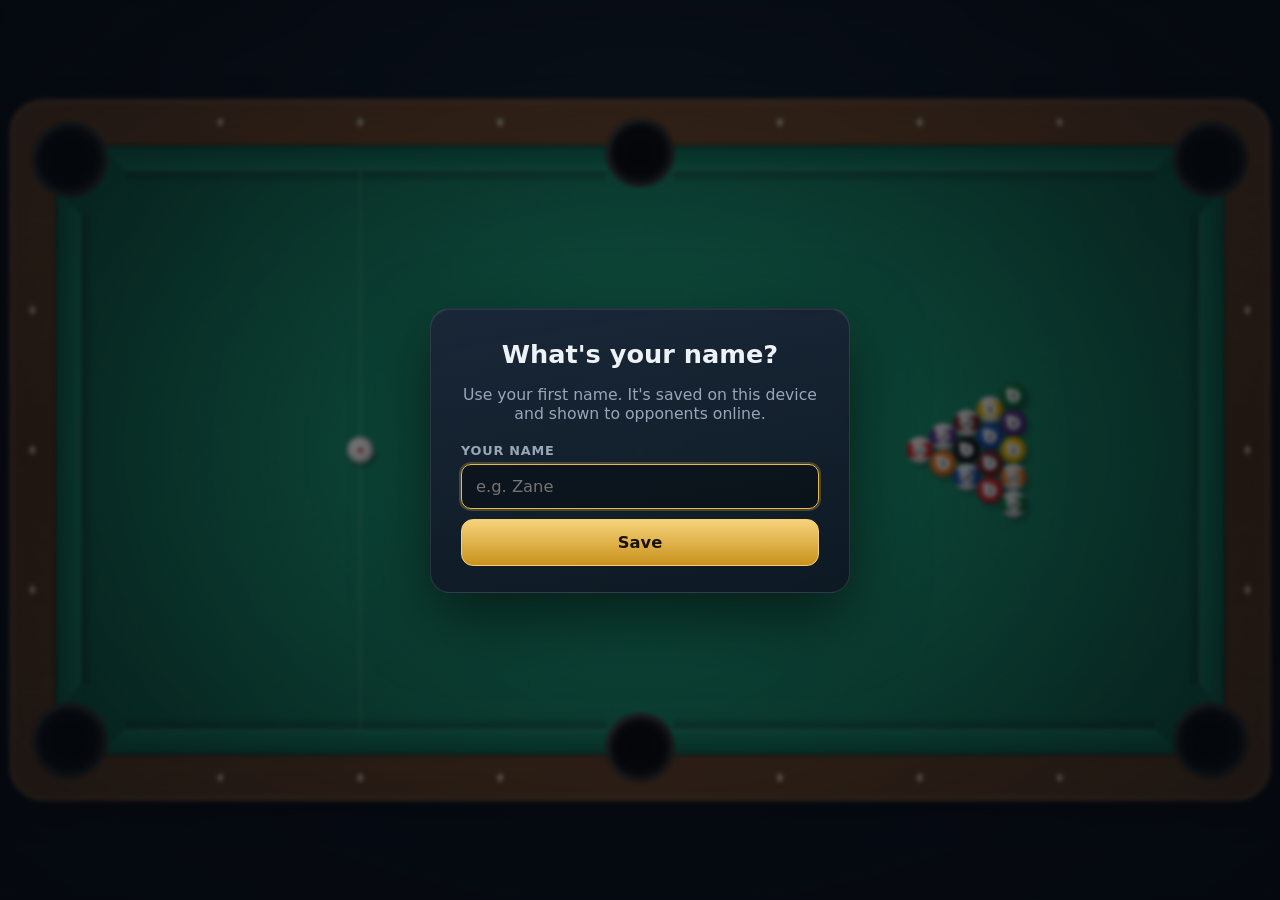
==== commit eb37a597: "Add 30s shot clock, smoother online play, mobile browser fixes Co-Authored-By: Claude Sonnet 5.5 <no" ====
--- a/index.html
+++ b/index.html
@@ -16,7 +16,7 @@
 <link rel="icon" type="image/png" sizes="64x64" href="icons/favicon-64.png">
 <title>Claude Ball</title>
 <style>
-:root{--bg:#070b12;--panel:rgba(14,22,34,0.92);--line:rgba(255,255,255,0.1);--text:#eef2f7;--muted:#98a6b8;--gold:#e9b949;--gold-2:#c8921d;--green:#2fbf8a;--red:#ff6b5e;--font:"Segoe UI",system-ui,-apple-system,"Helvetica Neue",Roboto,Arial,sans-serif}*{box-sizing:border-box;margin:0;padding:0}[hidden]{display:none !important}html,body{height:100%;overscroll-behavior:none;-webkit-text-size-adjust:100%}body{-webkit-touch-callout:none;-webkit-tap-highlight-color:transparent;touch-action:manipulation;background:radial-gradient(ellipse at 50% 30%,#14202f 0%,#0a1018 55%,var(--bg) 100%);color:var(--text);font-family:var(--font);overflow:hidden;-webkit-user-select:none;user-select:none}#app{display:grid;grid-template-rows:auto minmax(0,1fr) auto;height:100vh;height:100dvh;padding:env(safe-area-inset-top) env(safe-area-inset-right) env(safe-area-inset-bottom) env(safe-area-inset-left)}#hud{grid-row:1;display:grid;grid-template-columns:minmax(0,1fr) minmax(0,1.1fr) minmax(0,1fr);gap:12px;align-items:stretch;padding:10px 14px 4px}.player-card{background:linear-gradient(160deg,rgba(255,255,255,0.07),rgba(255,255,255,0.02));border:1px solid var(--line);border-radius:12px;padding:8px 12px;min-width:0;transition:border-color .25s,box-shadow .25s,background .25s,opacity .25s;opacity:0.7}.player-card.active{opacity:1;border-color:var(--gold);box-shadow:0 0 0 1px var(--gold),0 6px 22px rgba(233,185,73,0.22);background:linear-gradient(160deg,rgba(233,185,73,0.16),rgba(255,255,255,0.03))}#card-1{text-align:right}#card-1 .mini-balls{justify-content:flex-end}.pname{font-weight:700;font-size:1.02rem;display:flex;gap:8px;align-items:center}#card-1 .pname{justify-content:flex-end}.badge{font-size:.68rem;text-transform:uppercase;letter-spacing:.08em;color:#0c1119;background:var(--gold);border-radius:999px;padding:1px 8px;font-weight:700}.badge:empty{display:none}.pgroup{color:var(--muted);font-size:.82rem;margin:2px 0 6px;white-space:nowrap;overflow:hidden;text-overflow:ellipsis}.mini-balls{display:flex;gap:4px;flex-wrap:wrap;min-height:20px}.mini-ball{width:20px;height:20px;border-radius:50%;position:relative;flex:none;font-size:10px;font-weight:800;line-height:20px;text-align:center;color:#111;box-shadow:inset -2px -3px 4px rgba(0,0,0,.35),inset 2px 2px 3px rgba(255,255,255,.4),0 1px 3px rgba(0,0,0,.5);transition:opacity .3s,transform .3s}.mini-ball span{display:inline-block;width:11px;height:11px;line-height:11px;border-radius:50%;background:#fbfaf3}.mini-ball.pocketed{opacity:0.18;transform:scale(.8)}.mini-ball.unknown{background:rgba(255,255,255,0.12);box-shadow:none;color:transparent}#status{display:flex;align-items:center;justify-content:center;text-align:center;font-size:1.05rem;font-weight:600;padding:6px 10px;line-height:1.25;border-radius:12px;background:rgba(0,0,0,0.28);border:1px solid var(--line)}#stage{grid-row:2;position:relative;min-height:0;min-width:0;overflow:hidden}#table{position:absolute;inset:0;display:block;cursor:crosshair;touch-action:none}#toast{position:absolute;left:50%;top:14px;transform:translateX(-50%);max-width:min(92%,640px);text-align:center;pointer-events:none;padding:10px 20px;border-radius:10px;font-weight:700;font-size:1.02rem;background:rgba(12,18,28,0.92);border:1px solid var(--gold);color:var(--text);box-shadow:0 8px 28px rgba(0,0,0,.5);animation:toast-in .25s ease}#toast.foul{border-color:var(--red);background:rgba(70,18,14,0.94)}#toast.good{border-color:var(--green)}@keyframes toast-in{from{opacity:0;transform:translate(-50%,-10px)}to{opacity:1;transform:translate(-50%,0)}}.overlay{position:absolute;inset:0;display:flex;align-items:center;justify-content:center;background:radial-gradient(ellipse at center,rgba(5,9,15,.45),rgba(5,9,15,.82));backdrop-filter:blur(2px);padding:16px;overflow-y:auto;animation:fade .3s ease}@keyframes fade{from{opacity:0}to{opacity:1}}.panel{width:min(420px,100%);margin:auto;padding:30px 30px 26px;text-align:center;background:linear-gradient(170deg,rgba(26,38,56,.97),var(--panel));border:1px solid var(--line);border-radius:20px;box-shadow:0 24px 70px rgba(0,0,0,.6),inset 0 1px 0 rgba(255,255,255,.08)}.panel.wide{width:min(760px,100%);text-align:left}.panel.wide h2{text-align:center}.logo{display:block;width:88px;height:88px;margin:0 auto 10px;border-radius:22%;box-shadow:0 10px 26px rgba(0,0,0,.55)}.logo-ball{width:74px;height:74px;border-radius:50%;margin:0 auto 10px;display:grid;place-items:center;font-size:2.1rem;font-weight:900;color:#111;background:radial-gradient(circle at 34% 30%,#4a4a4a 0%,#151515 45%,#000 100%);box-shadow:0 10px 26px rgba(0,0,0,.6),inset -4px -6px 10px rgba(0,0,0,.6);position:relative}.logo-ball::before{content:"8";position:absolute;inset:22px;border-radius:50%;background:#fbfaf3;display:grid;place-items:center;font-size:1.55rem;font-weight:900;color:#111}.logo-ball{color:transparent}h1{font-size:2.3rem;letter-spacing:.02em;font-weight:800;background:linear-gradient(180deg,#fff,#cfd8e6);-webkit-background-clip:text;background-clip:text;color:transparent}h2{font-size:1.6rem;font-weight:800;margin-bottom:16px}h3{color:var(--gold);font-size:.95rem;text-transform:uppercase;letter-spacing:.08em;margin-bottom:8px}.tagline{color:var(--muted);margin:6px 0 20px;font-size:.98rem}#over-reason{margin-top:-6px}.help-grid{display:grid;grid-template-columns:1fr 1fr;gap:22px;margin-bottom:18px}.help-grid ul{padding-left:18px;color:#d3dbe6;font-size:.93rem;line-height:1.5}.help-grid li{margin-bottom:5px}.btn{display:block;width:100%;padding:13px 18px;margin:10px 0 0;font:inherit;font-weight:700;font-size:1.02rem;color:var(--text);background:linear-gradient(180deg,rgba(255,255,255,.11),rgba(255,255,255,.04));border:1px solid rgba(255,255,255,.16);border-radius:12px;cursor:pointer;transition:transform .12s ease,box-shadow .2s,background .2s,border-color .2s}.btn:hover{transform:translateY(-2px);border-color:rgba(255,255,255,.4);box-shadow:0 8px 20px rgba(0,0,0,.4)}.btn:active{transform:translateY(0)}.btn:focus-visible{outline:2px solid var(--gold);outline-offset:2px}.btn.primary{color:#1a1204;border-color:#f4cf7a;background:linear-gradient(180deg,#f6d27a,var(--gold-2))}.btn.primary:hover{box-shadow:0 8px 24px rgba(233,185,73,.35)}.btn.ghost{background:transparent;color:var(--muted);font-weight:600;font-size:.92rem}.btn.diff{display:flex;flex-direction:column;gap:2px;text-align:left;padding:12px 18px}.btn.diff b{font-size:1.1rem}.btn.diff span{font-weight:500;font-size:.85rem;color:var(--muted)}.btn.diff[data-diff="easy"]:hover{border-color:#5fd39a}.btn.diff[data-diff="medium"]:hover{border-color:var(--gold)}.btn.diff[data-diff="hard"]:hover{border-color:var(--red)}.btn.diff[data-diff="beginner"]:hover{border-color:#8fd3ff}.btn.diff[data-diff="professional"]:hover{border-color:#ff4d3d}.btn.diff.demon{background:linear-gradient(180deg,rgba(120,10,10,.55),rgba(40,0,0,.65));border-color:rgba(255,60,50,.55)}.btn.diff.demon b{color:#ff6b5e;letter-spacing:.12em;text-transform:uppercase}.btn.diff.demon:hover{border-color:#ff2d1f;box-shadow:0 8px 26px rgba(255,45,31,.35)}#menu-diff .panel{padding-top:22px;padding-bottom:20px}#menu-diff .btn.diff{padding:9px 16px;margin-top:8px}#controls{grid-row:3;display:flex;align-items:center;gap:16px;padding:8px 14px 12px;flex-wrap:wrap;justify-content:space-between}.power-wrap{display:flex;align-items:center;gap:10px;flex:1 1 280px;min-width:220px;max-width:460px}.power-label{font-weight:700;color:var(--muted);font-size:.85rem;text-transform:uppercase;letter-spacing:.08em}#power-slider{touch-action:none;--thumb-w:26px;--thumb-h:30px;-webkit-appearance:none;appearance:none;flex:1;height:20px;border-radius:10px;margin:0;cursor:pointer;--fill:0%;background:linear-gradient(90deg,#2fbf8a,#e9d34a 60%,#ff5a45) 0 0 / 100% 100% no-repeat;-webkit-mask:none;border:1px solid var(--line);box-shadow:inset 0 2px 4px rgba(0,0,0,.5);position:relative;opacity:.95}#power-slider:disabled{cursor:not-allowed;filter:grayscale(1) brightness(.55);opacity:.7}#power-slider::-webkit-slider-thumb{-webkit-appearance:none;appearance:none;width:var(--thumb-w);height:var(--thumb-h);border-radius:8px;cursor:grab;background:linear-gradient(180deg,#fff,#cfd6e0);border:2px solid var(--gold);box-shadow:0 3px 10px rgba(0,0,0,.6)}#power-slider:active::-webkit-slider-thumb{cursor:grabbing}#power-slider::-moz-range-thumb{width:22px;height:28px;border-radius:8px;background:#fff;border:2px solid var(--gold)}.power-wrap.armed .power-label{color:var(--gold)}#power-pct{width:3.2em;text-align:right;font-variant-numeric:tabular-nums;font-weight:700}.hint{color:var(--muted);font-size:.85rem;flex:1 1 260px;text-align:center}.buttons{display:flex;gap:8px}.btn.small{width:auto;margin:0;padding:8px 14px;font-size:.88rem;border-radius:9px}@media (max-width:760px){#hud{grid-template-columns:1fr 1fr;gap:8px;padding:8px 10px 2px}#status{grid-column:1 / -1;grid-row:1;font-size:.95rem;padding:4px 8px}.mini-ball{width:17px;height:17px;line-height:17px;font-size:9px}.mini-ball span{width:10px;height:10px;line-height:10px}.hint{display:none}#controls{padding:6px 10px 10px}.help-grid{grid-template-columns:1fr}h1{font-size:1.9rem}.panel{padding:22px 18px}}@media (max-height:560px){.logo,.logo-ball{display:none}.tagline{margin-bottom:8px}.btn{padding:9px 14px;margin-top:7px}.panel{padding:16px 20px}}.nudge{display:none;gap:8px}@media (pointer:coarse){.nudge{display:flex}.hint{display:none}#power-slider{height:28px;border-radius:14px;--thumb-w:40px;--thumb-h:46px}.btn.small{padding:11px 14px;min-height:44px;font-size:.95rem}.btn{min-height:46px}#table{cursor:default}}@media (max-width:520px){#hud{grid-template-columns:1fr 1fr;gap:6px;padding:6px 8px 2px}#status{grid-column:1 / -1;grid-row:1;font-size:.88rem;padding:3px 8px;min-height:28px;line-height:1.2}.player-card{padding:4px 8px}.pname{font-size:.92rem}.pgroup{font-size:.7rem;margin:0 0 3px}.mini-ball{width:15px;height:15px;line-height:15px;font-size:8px}.mini-ball span{width:9px;height:9px;line-height:9px}.mini-balls{gap:3px;min-height:15px}#controls{padding:4px 8px 6px;gap:6px}.power-wrap{flex:1 1 100%;max-width:none}.power-label{display:none}.nudge{flex:1}.nudge .btn.small{flex:1;min-height:40px;padding:6px 10px}.btn.small{min-height:40px;padding:6px 10px}.buttons{gap:6px}#toast{top:6px;font-size:.92rem;padding:8px 14px}.panel{padding:22px 18px}.btn.diff span{font-size:.8rem}}@media (max-height:500px) and (orientation:landscape){#app{grid-template-columns:138px minmax(0,1fr);grid-template-rows:minmax(0,1fr) auto}#hud{grid-row:1;grid-column:1;display:flex;flex-direction:column;gap:6px;padding:6px 0 0 8px;overflow:hidden}#hud[hidden] + #stage{grid-column:1 / -1;grid-row:1}#stage{grid-row:1;grid-column:2}#controls{grid-row:2;grid-column:1 / -1;padding:2px 10px 4px;gap:8px;flex-wrap:nowrap}#status{order:-1;font-size:.78rem;padding:4px 6px;line-height:1.2;min-height:0}#card-1{text-align:left}#card-1 .pname,#card-1 .mini-balls{justify-content:flex-start}.player-card{padding:5px 7px}.pname{font-size:.82rem;flex-wrap:wrap;gap:4px}.badge{font-size:.58rem;padding:0 6px}.pgroup{font-size:.68rem;margin:1px 0 3px}.mini-balls{gap:2px;min-height:12px}.mini-ball{width:13px;height:13px;line-height:13px;font-size:7px}.mini-ball span{width:8px;height:8px;line-height:8px}.power-wrap{flex:1 1 auto;max-width:none}.power-label{display:none}#power-slider{height:24px;--thumb-w:36px;--thumb-h:34px}.btn.small{padding:4px 10px;min-height:34px;font-size:.8rem}#toast{top:4px;padding:5px 12px;font-size:.85rem}.overlay{align-items:flex-start}}.install-tip{margin-top:14px;color:var(--gold);font-size:.85rem}.panel.wide-ish{width:min(520px,100%)}.field{display:block;text-align:left;margin:10px 0 0}.field>span{display:block;font-size:.8rem;font-weight:700;letter-spacing:.06em;text-transform:uppercase;color:var(--muted);margin-bottom:6px}.field>span i{text-transform:none;letter-spacing:0;font-weight:500}input[type="text"]{width:100%;padding:12px 14px;font:inherit;font-size:1.02rem;color:var(--text);background:rgba(0,0,0,.35);border:1px solid rgba(255,255,255,.18);border-radius:10px;outline:none;-webkit-user-select:text;user-select:text}input[type="text"]:focus{border-color:var(--gold);box-shadow:0 0 0 2px rgba(233,185,73,.25)}.err{color:var(--red);font-size:.88rem;margin-top:8px;text-align:left}.fineprint{margin-top:14px;color:var(--muted);font-size:.78rem}.btn.online{background:linear-gradient(180deg,#e9906f,#c4623f);border-color:#f0a98d;color:#fff}.btn.online:hover{box-shadow:0 8px 24px rgba(217,119,87,.4)}.switch-row{display:flex;align-items:center;justify-content:space-between;gap:12px;margin:14px 0 4px;padding:10px 12px;border-radius:10px;background:rgba(255,255,255,.05);border:1px solid var(--line);cursor:pointer;text-align:left}.switch-text b{display:block;font-size:1rem}.switch-text small{color:var(--muted);font-size:.8rem}.switch{position:relative;width:50px;height:28px;flex:none}.switch input{position:absolute;inset:0;opacity:0;width:100%;height:100%;margin:0;cursor:pointer;z-index:2}.switch .slider{position:absolute;inset:0;border-radius:999px;background:#3b4452;transition:background .2s}.switch .slider::after{content:"";position:absolute;top:3px;left:3px;width:22px;height:22px;border-radius:50%;background:#fff;transition:transform .2s;box-shadow:0 2px 6px rgba(0,0,0,.4)}.switch input:checked + .slider{background:#d97757}.switch input:checked + .slider::after{transform:translateX(22px)}.switch input:focus-visible + .slider{outline:2px solid var(--gold);outline-offset:2px}.pin{font-size:3.4rem;font-weight:800;letter-spacing:.18em;padding-left:.18em;margin:2px 0 6px;color:#f6d27a;text-shadow:0 4px 18px rgba(233,185,73,.35);font-variant-numeric:tabular-nums}.join-row{display:flex;gap:10px;align-items:stretch}.join-row input{flex:1;text-align:center;font-size:1.4rem;letter-spacing:.3em;font-variant-numeric:tabular-nums}.join-row .btn{width:120px;margin:0}.list-head{display:flex;align-items:center;justify-content:space-between;margin:18px 0 8px}.list-head h3{margin:0}.table-list{display:flex;flex-direction:column;gap:8px;max-height:36vh;overflow-y:auto;text-align:left}.list-note{color:var(--muted);font-size:.92rem;padding:10px 2px}.table-row{display:grid;grid-template-columns:1fr auto;grid-template-areas:"n s" "h s";gap:2px 12px;align-items:center;width:100%;padding:10px 14px;font:inherit;text-align:left;color:var(--text);background:rgba(255,255,255,.06);border:1px solid var(--line);border-radius:10px;cursor:pointer}.table-row:hover:not(:disabled){border-color:#d97757;background:rgba(217,119,87,.12)}.table-row:disabled{opacity:.5;cursor:not-allowed}.tr-name{grid-area:n;font-weight:700}.tr-sub{grid-area:h;color:var(--muted);font-size:.8rem}.tr-seats{grid-area:s;font-weight:700;color:#f6d27a}@media (max-width:520px){.pin{font-size:2.8rem}.join-row .btn{width:96px}}@media (max-height:500px) and (orientation:landscape){.pin{font-size:2.2rem}.table-list{max-height:28vh}}.diag{margin-top:10px;padding:10px 12px;border-radius:10px;font-size:.88rem;line-height:1.4;text-align:left;background:rgba(255,255,255,.06);border:1px solid var(--line)}.diag.ok{border-color:var(--green)}.diag.bad{border-color:var(--red)}.flip{background:radial-gradient(ellipse at center,rgba(5,9,15,.55),rgba(5,9,15,.9))}.flip-panel{padding-top:26px}.coin-wrap{perspective:700px;height:130px;display:grid;place-items:center;margin-bottom:8px}.coin{position:relative;width:104px;height:104px;transform-style:preserve-3d;animation:coin-spin 2.4s cubic-bezier(.2,.7,.25,1) forwards}.coin .face{position:absolute;inset:0;border-radius:50%;display:grid;place-items:center;font-weight:900;letter-spacing:.08em;font-size:.95rem;color:#3a2a05;backface-visibility:hidden;background:radial-gradient(circle at 35% 30%,#fff3bf,#e9b949 55%,#a8730f);border:4px solid #f6d27a;box-shadow:0 10px 24px rgba(0,0,0,.55),inset 0 0 14px rgba(120,80,0,.5)}.coin .back{transform:rotateY(180deg)}@keyframes coin-spin{from{transform:translateY(40px) rotateY(0deg) scale(.8)}35%{transform:translateY(-34px) rotateY(calc(var(--end) * .5)) scale(1.1)}to{transform:translateY(0) rotateY(var(--end)) scale(1)}}@media (prefers-reduced-motion:reduce){.coin{animation-duration:.01s}}.btn.danger{border-color:rgba(255,107,94,.55);color:#ffb3ab}.btn.danger:hover{border-color:var(--red);box-shadow:0 8px 22px rgba(255,107,94,.25)}.qr-box{display:block;width:100%;margin:6px 0 4px;padding:12px;cursor:pointer;font:inherit;color:var(--text);background:rgba(255,255,255,.05);border:1px dashed rgba(255,255,255,.28);border-radius:14px}.qr-box:hover{border-color:var(--gold)}.qr-box svg{width:168px;height:168px;display:block;margin:0 auto 6px;border-radius:10px;background:#fff}.qr-box small,.qr-big small{display:block;color:var(--muted);font-size:.82rem}.qr-full{background:rgba(5,9,15,.96)}.qr-big{all:unset;display:flex;flex-direction:column;align-items:center;gap:12px;cursor:pointer;width:100%;height:100%;justify-content:center;text-align:center;color:var(--text)}.qr-big svg{width:min(88vw,78vh);height:min(88vw,78vh);border-radius:18px;background:#fff;box-shadow:0 20px 60px rgba(0,0,0,.6)}.qr-big small{font-size:1rem}@media (max-height:500px) and (orientation:landscape){.qr-box svg{width:120px;height:120px}}.name-chip{display:inline-flex;align-items:center;gap:8px;margin:0 auto 14px;padding:7px 14px;font:inherit;font-weight:700;color:var(--text);cursor:pointer;background:rgba(255,255,255,.07);border:1px solid var(--line);border-radius:999px;max-width:100%}.name-chip:hover{border-color:var(--gold);background:rgba(233,185,73,.12)}.name-chip .who{overflow:hidden;text-overflow:ellipsis;white-space:nowrap;max-width:14em}.name-chip .who::before{content:"\1F464 "}.name-chip .edit{font-size:.72rem;font-weight:600;color:var(--muted);text-transform:uppercase;letter-spacing:.08em}.name-chip.empty .who{color:var(--gold)}#menu-online .name-chip{display:flex;justify-content:center;margin-bottom:8px}#coach{position:absolute;left:50%;top:10px;transform:translateX(-50%);z-index:6;width:min(94%,520px);padding:12px 16px 14px;text-align:left;background:rgba(12,18,28,.94);border:1px solid var(--gold);border-radius:14px;box-shadow:0 12px 34px rgba(0,0,0,.55);animation:toast-in .25s ease}.coach-top{display:flex;align-items:center;justify-content:space-between;gap:10px;margin-bottom:6px}#coach-step{font-size:.74rem;font-weight:800;letter-spacing:.1em;text-transform:uppercase;color:var(--gold)}.coach-skip{font:inherit;font-size:.82rem;font-weight:700;color:var(--muted);background:none;border:1px solid var(--line);border-radius:999px;padding:4px 12px;cursor:pointer}.coach-skip:hover{color:var(--text);border-color:var(--gold)}#coach-text{font-size:1.04rem;font-weight:600;line-height:1.35}#coach .btn.small{margin-top:10px}#power-slider.pulse{animation:slider-pulse 1.1s ease-in-out infinite}.power-wrap.pulse{border-radius:12px;animation:wrap-pulse 1.1s ease-in-out infinite}@keyframes wrap-pulse{0%,100%{box-shadow:0 0 0 0 rgba(233,185,73,0)}50%{box-shadow:0 0 0 5px rgba(233,185,73,.55)}}@media (max-width:520px){#coach{top:6px;padding:9px 12px 11px}#coach-text{font-size:.94rem}}@media (max-height:500px) and (orientation:landscape){#coach{top:4px;padding:6px 12px 8px}#coach-text{font-size:.85rem}.coach-top{margin-bottom:2px}}.field.vol{margin:14px 0 10px}.field.vol span{display:block;margin-bottom:8px}#vol{width:100%;height:34px;-webkit-appearance:none;appearance:none;background:transparent;touch-action:none}#vol::-webkit-slider-runnable-track{height:12px;border-radius:6px;background:linear-gradient(to right,var(--gold) var(--fill,70%),rgba(255,255,255,.16) var(--fill,70%))}#vol::-moz-range-track{height:12px;border-radius:6px;background:rgba(255,255,255,.16)}#vol::-moz-range-progress{height:12px;border-radius:6px;background:var(--gold)}#vol::-webkit-slider-thumb{-webkit-appearance:none;width:28px;height:28px;margin-top:-8px;border-radius:50%;background:#fff;border:3px solid var(--gold)}#vol::-moz-range-thumb{width:22px;height:22px;border-radius:50%;background:#fff;border:3px solid var(--gold)}#menu-settings .name-chip{display:flex;justify-content:center;margin-bottom:6px}.name-chip.static{cursor:default}.name-chip.static:hover{border-color:inherit;background:inherit}
+:root{--bg:#070b12;--panel:rgba(14,22,34,0.92);--line:rgba(255,255,255,0.1);--text:#eef2f7;--muted:#98a6b8;--gold:#e9b949;--gold-2:#c8921d;--green:#2fbf8a;--red:#ff6b5e;--font:"Segoe UI",system-ui,-apple-system,"Helvetica Neue",Roboto,Arial,sans-serif}*{box-sizing:border-box;margin:0;padding:0}[hidden]{display:none !important}html,body{height:100%;overscroll-behavior:none;-webkit-text-size-adjust:100%}html{overflow:hidden;position:fixed;inset:0;width:100%}body{-webkit-touch-callout:none;-webkit-tap-highlight-color:transparent;touch-action:manipulation;background:radial-gradient(ellipse at 50% 30%,#14202f 0%,#0a1018 55%,var(--bg) 100%);color:var(--text);font-family:var(--font);overflow:hidden;-webkit-user-select:none;user-select:none}#app{display:grid;grid-template-rows:auto minmax(0,1fr) auto;height:100vh;height:100dvh;height:var(--app-h,100dvh);padding:env(safe-area-inset-top) env(safe-area-inset-right) env(safe-area-inset-bottom) env(safe-area-inset-left)}#hud{grid-row:1;display:grid;grid-template-columns:minmax(0,1fr) minmax(0,1.1fr) minmax(0,1fr);gap:12px;align-items:stretch;padding:10px 14px 4px}.player-card{background:linear-gradient(160deg,rgba(255,255,255,0.07),rgba(255,255,255,0.02));border:1px solid var(--line);border-radius:12px;padding:8px 12px;min-width:0;transition:border-color .25s,box-shadow .25s,background .25s,opacity .25s;opacity:0.7}.player-card.active{opacity:1;border-color:var(--gold);box-shadow:0 0 0 1px var(--gold),0 6px 22px rgba(233,185,73,0.22);background:linear-gradient(160deg,rgba(233,185,73,0.16),rgba(255,255,255,0.03))}#card-1{text-align:right}#card-1 .mini-balls{justify-content:flex-end}.pname{font-weight:700;font-size:1.02rem;display:flex;gap:8px;align-items:center}#card-1 .pname{justify-content:flex-end}.badge{font-size:.68rem;text-transform:uppercase;letter-spacing:.08em;color:#0c1119;background:var(--gold);border-radius:999px;padding:1px 8px;font-weight:700}.badge:empty{display:none}.pgroup{color:var(--muted);font-size:.82rem;margin:2px 0 6px;white-space:nowrap;overflow:hidden;text-overflow:ellipsis}.mini-balls{display:flex;gap:4px;flex-wrap:wrap;min-height:20px}.mini-ball{width:20px;height:20px;border-radius:50%;position:relative;flex:none;font-size:10px;font-weight:800;line-height:20px;text-align:center;color:#111;box-shadow:inset -2px -3px 4px rgba(0,0,0,.35),inset 2px 2px 3px rgba(255,255,255,.4),0 1px 3px rgba(0,0,0,.5);transition:opacity .3s,transform .3s}.mini-ball span{display:inline-block;width:11px;height:11px;line-height:11px;border-radius:50%;background:#fbfaf3}.mini-ball.pocketed{opacity:0.18;transform:scale(.8)}.mini-ball.unknown{background:rgba(255,255,255,0.12);box-shadow:none;color:transparent}#status{display:flex;align-items:center;justify-content:center;text-align:center;font-size:1.05rem;font-weight:600;padding:6px 10px;line-height:1.25;border-radius:12px;background:rgba(0,0,0,0.28);border:1px solid var(--line)}#stage{grid-row:2;position:relative;min-height:0;min-width:0;overflow:hidden}#table{position:absolute;inset:0;display:block;cursor:crosshair;touch-action:none}#stage-info{position:absolute;top:6px;right:8px;z-index:5;display:flex;gap:6px;pointer-events:none}#stage-info span{padding:3px 10px;border-radius:999px;font-size:.85rem;font-weight:700;background:rgba(0,0,0,0.45);border:1px solid var(--line);font-variant-numeric:tabular-nums}#turn-timer.warn{color:#fff;background:rgba(150,28,20,0.9);border-color:var(--red)}#net-ping{font-weight:600;opacity:.75}#toast{position:absolute;left:50%;top:14px;transform:translateX(-50%);max-width:min(92%,640px);text-align:center;pointer-events:none;padding:10px 20px;border-radius:10px;font-weight:700;font-size:1.02rem;background:rgba(12,18,28,0.92);border:1px solid var(--gold);color:var(--text);box-shadow:0 8px 28px rgba(0,0,0,.5);animation:toast-in .25s ease}#toast.foul{border-color:var(--red);background:rgba(70,18,14,0.94)}#toast.good{border-color:var(--green)}@keyframes toast-in{from{opacity:0;transform:translate(-50%,-10px)}to{opacity:1;transform:translate(-50%,0)}}.overlay{position:absolute;inset:0;display:flex;align-items:center;justify-content:center;background:radial-gradient(ellipse at center,rgba(5,9,15,.45),rgba(5,9,15,.82));backdrop-filter:blur(2px);padding:16px;overflow-y:auto;animation:fade .3s ease}@keyframes fade{from{opacity:0}to{opacity:1}}.panel{width:min(420px,100%);margin:auto;padding:30px 30px 26px;text-align:center;background:linear-gradient(170deg,rgba(26,38,56,.97),var(--panel));border:1px solid var(--line);border-radius:20px;box-shadow:0 24px 70px rgba(0,0,0,.6),inset 0 1px 0 rgba(255,255,255,.08)}.panel.wide{width:min(760px,100%);text-align:left}.panel.wide h2{text-align:center}.logo{display:block;width:88px;height:88px;margin:0 auto 10px;border-radius:22%;box-shadow:0 10px 26px rgba(0,0,0,.55)}.logo-ball{width:74px;height:74px;border-radius:50%;margin:0 auto 10px;display:grid;place-items:center;font-size:2.1rem;font-weight:900;color:#111;background:radial-gradient(circle at 34% 30%,#4a4a4a 0%,#151515 45%,#000 100%);box-shadow:0 10px 26px rgba(0,0,0,.6),inset -4px -6px 10px rgba(0,0,0,.6);position:relative}.logo-ball::before{content:"8";position:absolute;inset:22px;border-radius:50%;background:#fbfaf3;display:grid;place-items:center;font-size:1.55rem;font-weight:900;color:#111}.logo-ball{color:transparent}h1{font-size:2.3rem;letter-spacing:.02em;font-weight:800;background:linear-gradient(180deg,#fff,#cfd8e6);-webkit-background-clip:text;background-clip:text;color:transparent}h2{font-size:1.6rem;font-weight:800;margin-bottom:16px}h3{color:var(--gold);font-size:.95rem;text-transform:uppercase;letter-spacing:.08em;margin-bottom:8px}.tagline{color:var(--muted);margin:6px 0 20px;font-size:.98rem}#over-reason{margin-top:-6px}.help-grid{display:grid;grid-template-columns:1fr 1fr;gap:22px;margin-bottom:18px}.help-grid ul{padding-left:18px;color:#d3dbe6;font-size:.93rem;line-height:1.5}.help-grid li{margin-bottom:5px}.btn{display:block;width:100%;padding:13px 18px;margin:10px 0 0;font:inherit;font-weight:700;font-size:1.02rem;color:var(--text);background:linear-gradient(180deg,rgba(255,255,255,.11),rgba(255,255,255,.04));border:1px solid rgba(255,255,255,.16);border-radius:12px;cursor:pointer;transition:transform .12s ease,box-shadow .2s,background .2s,border-color .2s}.btn:hover{transform:translateY(-2px);border-color:rgba(255,255,255,.4);box-shadow:0 8px 20px rgba(0,0,0,.4)}.btn:active{transform:translateY(0)}.btn:focus-visible{outline:2px solid var(--gold);outline-offset:2px}.btn.primary{color:#1a1204;border-color:#f4cf7a;background:linear-gradient(180deg,#f6d27a,var(--gold-2))}.btn.primary:hover{box-shadow:0 8px 24px rgba(233,185,73,.35)}.btn.ghost{background:transparent;color:var(--muted);font-weight:600;font-size:.92rem}.btn.diff{display:flex;flex-direction:column;gap:2px;text-align:left;padding:12px 18px}.btn.diff b{font-size:1.1rem}.btn.diff span{font-weight:500;font-size:.85rem;color:var(--muted)}.btn.diff[data-diff="easy"]:hover{border-color:#5fd39a}.btn.diff[data-diff="medium"]:hover{border-color:var(--gold)}.btn.diff[data-diff="hard"]:hover{border-color:var(--red)}.btn.diff[data-diff="beginner"]:hover{border-color:#8fd3ff}.btn.diff[data-diff="professional"]:hover{border-color:#ff4d3d}.btn.diff.demon{background:linear-gradient(180deg,rgba(120,10,10,.55),rgba(40,0,0,.65));border-color:rgba(255,60,50,.55)}.btn.diff.demon b{color:#ff6b5e;letter-spacing:.12em;text-transform:uppercase}.btn.diff.demon:hover{border-color:#ff2d1f;box-shadow:0 8px 26px rgba(255,45,31,.35)}#menu-diff .panel{padding-top:22px;padding-bottom:20px}#menu-diff .btn.diff{padding:9px 16px;margin-top:8px}#controls{grid-row:3;display:flex;align-items:center;gap:16px;padding:8px 14px 12px;flex-wrap:wrap;justify-content:space-between}.power-wrap{display:flex;align-items:center;gap:10px;flex:1 1 280px;min-width:220px;max-width:460px}.power-label{font-weight:700;color:var(--muted);font-size:.85rem;text-transform:uppercase;letter-spacing:.08em}#power-slider{touch-action:none;--thumb-w:26px;--thumb-h:30px;-webkit-appearance:none;appearance:none;flex:1;height:20px;border-radius:10px;margin:0;cursor:pointer;--fill:0%;background:linear-gradient(90deg,#2fbf8a,#e9d34a 60%,#ff5a45) 0 0 / 100% 100% no-repeat;-webkit-mask:none;border:1px solid var(--line);box-shadow:inset 0 2px 4px rgba(0,0,0,.5);position:relative;opacity:.95}#power-slider:disabled{cursor:not-allowed;filter:grayscale(1) brightness(.55);opacity:.7}#power-slider::-webkit-slider-thumb{-webkit-appearance:none;appearance:none;width:var(--thumb-w);height:var(--thumb-h);border-radius:8px;cursor:grab;background:linear-gradient(180deg,#fff,#cfd6e0);border:2px solid var(--gold);box-shadow:0 3px 10px rgba(0,0,0,.6)}#power-slider:active::-webkit-slider-thumb{cursor:grabbing}#power-slider::-moz-range-thumb{width:22px;height:28px;border-radius:8px;background:#fff;border:2px solid var(--gold)}.power-wrap.armed .power-label{color:var(--gold)}#power-pct{width:3.2em;text-align:right;font-variant-numeric:tabular-nums;font-weight:700}.hint{color:var(--muted);font-size:.85rem;flex:1 1 260px;text-align:center}.buttons{display:flex;gap:8px}.btn.small{width:auto;margin:0;padding:8px 14px;font-size:.88rem;border-radius:9px}@media (max-width:760px){#hud{grid-template-columns:1fr 1fr;gap:8px;padding:8px 10px 2px}#status{grid-column:1 / -1;grid-row:1;font-size:.95rem;padding:4px 8px}.mini-ball{width:17px;height:17px;line-height:17px;font-size:9px}.mini-ball span{width:10px;height:10px;line-height:10px}.hint{display:none}#controls{padding:6px 10px 10px}.help-grid{grid-template-columns:1fr}h1{font-size:1.9rem}.panel{padding:22px 18px}}@media (max-height:560px){.logo,.logo-ball{display:none}.tagline{margin-bottom:8px}.btn{padding:9px 14px;margin-top:7px}.panel{padding:16px 20px}}.nudge{display:none;gap:8px}@media (pointer:coarse){.nudge{display:flex}.hint{display:none}#power-slider{height:28px;border-radius:14px;--thumb-w:40px;--thumb-h:46px}.btn.small{padding:11px 14px;min-height:44px;font-size:.95rem}.btn{min-height:46px}#table{cursor:default}}@media (max-width:520px),(max-height:500px){#stage-info{top:3px;right:5px;gap:4px}#stage-info span{padding:1px 8px;font-size:.74rem}}@media (max-width:520px){#hud{grid-template-columns:1fr 1fr;gap:6px;padding:6px 8px 2px}#status{grid-column:1 / -1;grid-row:1;font-size:.88rem;padding:3px 8px;min-height:28px;line-height:1.2}.player-card{padding:4px 8px}.pname{font-size:.92rem}.pgroup{font-size:.7rem;margin:0 0 3px}.mini-ball{width:15px;height:15px;line-height:15px;font-size:8px}.mini-ball span{width:9px;height:9px;line-height:9px}.mini-balls{gap:3px;min-height:15px}#controls{padding:4px 8px 6px;gap:6px}.power-wrap{flex:1 1 100%;max-width:none}.power-label{display:none}.nudge{flex:1}.nudge .btn.small{flex:1;min-height:40px;padding:6px 10px}.btn.small{min-height:40px;padding:6px 10px}.buttons{gap:6px}#toast{top:6px;font-size:.92rem;padding:8px 14px}.panel{padding:22px 18px}.btn.diff span{font-size:.8rem}}@media (max-height:500px) and (orientation:landscape){#app{grid-template-columns:138px minmax(0,1fr);grid-template-rows:minmax(0,1fr) auto}#hud{grid-row:1;grid-column:1;display:flex;flex-direction:column;gap:6px;padding:6px 0 0 8px;overflow:hidden}#hud[hidden] + #stage{grid-column:1 / -1;grid-row:1}#stage{grid-row:1;grid-column:2}#controls{grid-row:2;grid-column:1 / -1;padding:2px 10px 4px;gap:8px;flex-wrap:nowrap}#status{order:-1;font-size:.78rem;padding:4px 6px;line-height:1.2;min-height:0}#card-1{text-align:left}#card-1 .pname,#card-1 .mini-balls{justify-content:flex-start}.player-card{padding:5px 7px}.pname{font-size:.82rem;flex-wrap:wrap;gap:4px}.badge{font-size:.58rem;padding:0 6px}.pgroup{font-size:.68rem;margin:1px 0 3px}.mini-balls{gap:2px;min-height:12px}.mini-ball{width:13px;height:13px;line-height:13px;font-size:7px}.mini-ball span{width:8px;height:8px;line-height:8px}.power-wrap{flex:1 1 auto;max-width:none}.power-label{display:none}#power-slider{height:24px;--thumb-w:36px;--thumb-h:34px}.btn.small{padding:4px 10px;min-height:34px;font-size:.8rem}#toast{top:4px;padding:5px 12px;font-size:.85rem}.overlay{align-items:flex-start}}.install-tip{margin-top:14px;color:var(--gold);font-size:.85rem}.panel.wide-ish{width:min(520px,100%)}.field{display:block;text-align:left;margin:10px 0 0}.field>span{display:block;font-size:.8rem;font-weight:700;letter-spacing:.06em;text-transform:uppercase;color:var(--muted);margin-bottom:6px}.field>span i{text-transform:none;letter-spacing:0;font-weight:500}input[type="text"]{width:100%;padding:12px 14px;font:inherit;font-size:1.02rem;color:var(--text);background:rgba(0,0,0,.35);border:1px solid rgba(255,255,255,.18);border-radius:10px;outline:none;-webkit-user-select:text;user-select:text}input[type="text"]:focus{border-color:var(--gold);box-shadow:0 0 0 2px rgba(233,185,73,.25)}.err{color:var(--red);font-size:.88rem;margin-top:8px;text-align:left}.fineprint{margin-top:14px;color:var(--muted);font-size:.78rem}.btn.online{background:linear-gradient(180deg,#e9906f,#c4623f);border-color:#f0a98d;color:#fff}.btn.online:hover{box-shadow:0 8px 24px rgba(217,119,87,.4)}.switch-row{display:flex;align-items:center;justify-content:space-between;gap:12px;margin:14px 0 4px;padding:10px 12px;border-radius:10px;background:rgba(255,255,255,.05);border:1px solid var(--line);cursor:pointer;text-align:left}.switch-text b{display:block;font-size:1rem}.switch-text small{color:var(--muted);font-size:.8rem}.switch{position:relative;width:50px;height:28px;flex:none}.switch input{position:absolute;inset:0;opacity:0;width:100%;height:100%;margin:0;cursor:pointer;z-index:2}.switch .slider{position:absolute;inset:0;border-radius:999px;background:#3b4452;transition:background .2s}.switch .slider::after{content:"";position:absolute;top:3px;left:3px;width:22px;height:22px;border-radius:50%;background:#fff;transition:transform .2s;box-shadow:0 2px 6px rgba(0,0,0,.4)}.switch input:checked + .slider{background:#d97757}.switch input:checked + .slider::after{transform:translateX(22px)}.switch input:focus-visible + .slider{outline:2px solid var(--gold);outline-offset:2px}.pin{font-size:3.4rem;font-weight:800;letter-spacing:.18em;padding-left:.18em;margin:2px 0 6px;color:#f6d27a;text-shadow:0 4px 18px rgba(233,185,73,.35);font-variant-numeric:tabular-nums}.join-row{display:flex;gap:10px;align-items:stretch}.join-row input{flex:1;text-align:center;font-size:1.4rem;letter-spacing:.3em;font-variant-numeric:tabular-nums}.join-row .btn{width:120px;margin:0}.list-head{display:flex;align-items:center;justify-content:space-between;margin:18px 0 8px}.list-head h3{margin:0}.table-list{display:flex;flex-direction:column;gap:8px;max-height:36vh;overflow-y:auto;text-align:left}.list-note{color:var(--muted);font-size:.92rem;padding:10px 2px}.table-row{display:grid;grid-template-columns:1fr auto;grid-template-areas:"n s" "h s";gap:2px 12px;align-items:center;width:100%;padding:10px 14px;font:inherit;text-align:left;color:var(--text);background:rgba(255,255,255,.06);border:1px solid var(--line);border-radius:10px;cursor:pointer}.table-row:hover:not(:disabled){border-color:#d97757;background:rgba(217,119,87,.12)}.table-row:disabled{opacity:.5;cursor:not-allowed}.tr-name{grid-area:n;font-weight:700}.tr-sub{grid-area:h;color:var(--muted);font-size:.8rem}.tr-seats{grid-area:s;font-weight:700;color:#f6d27a}@media (max-width:520px){.pin{font-size:2.8rem}.join-row .btn{width:96px}}@media (max-height:500px) and (orientation:landscape){.pin{font-size:2.2rem}.table-list{max-height:28vh}}.diag{margin-top:10px;padding:10px 12px;border-radius:10px;font-size:.88rem;line-height:1.4;text-align:left;background:rgba(255,255,255,.06);border:1px solid var(--line)}.diag.ok{border-color:var(--green)}.diag.bad{border-color:var(--red)}.flip{background:radial-gradient(ellipse at center,rgba(5,9,15,.55),rgba(5,9,15,.9))}.flip-panel{padding-top:26px}.coin-wrap{perspective:700px;height:130px;display:grid;place-items:center;margin-bottom:8px}.coin{position:relative;width:104px;height:104px;transform-style:preserve-3d;animation:coin-spin 2.4s cubic-bezier(.2,.7,.25,1) forwards}.coin .face{position:absolute;inset:0;border-radius:50%;display:grid;place-items:center;font-weight:900;letter-spacing:.08em;font-size:.95rem;color:#3a2a05;backface-visibility:hidden;background:radial-gradient(circle at 35% 30%,#fff3bf,#e9b949 55%,#a8730f);border:4px solid #f6d27a;box-shadow:0 10px 24px rgba(0,0,0,.55),inset 0 0 14px rgba(120,80,0,.5)}.coin .back{transform:rotateY(180deg)}@keyframes coin-spin{from{transform:translateY(40px) rotateY(0deg) scale(.8)}35%{transform:translateY(-34px) rotateY(calc(var(--end) * .5)) scale(1.1)}to{transform:translateY(0) rotateY(var(--end)) scale(1)}}@media (prefers-reduced-motion:reduce){.coin{animation-duration:.01s}}.btn.danger{border-color:rgba(255,107,94,.55);color:#ffb3ab}.btn.danger:hover{border-color:var(--red);box-shadow:0 8px 22px rgba(255,107,94,.25)}.qr-box{display:block;width:100%;margin:6px 0 4px;padding:12px;cursor:pointer;font:inherit;color:var(--text);background:rgba(255,255,255,.05);border:1px dashed rgba(255,255,255,.28);border-radius:14px}.qr-box:hover{border-color:var(--gold)}.qr-box svg{width:168px;height:168px;display:block;margin:0 auto 6px;border-radius:10px;background:#fff}.qr-box small,.qr-big small{display:block;color:var(--muted);font-size:.82rem}.qr-full{background:rgba(5,9,15,.96)}.qr-big{all:unset;display:flex;flex-direction:column;align-items:center;gap:12px;cursor:pointer;width:100%;height:100%;justify-content:center;text-align:center;color:var(--text)}.qr-big svg{width:min(88vw,78vh);height:min(88vw,78vh);border-radius:18px;background:#fff;box-shadow:0 20px 60px rgba(0,0,0,.6)}.qr-big small{font-size:1rem}@media (max-height:500px) and (orientation:landscape){.qr-box svg{width:120px;height:120px}}.name-chip{display:inline-flex;align-items:center;gap:8px;margin:0 auto 14px;padding:7px 14px;font:inherit;font-weight:700;color:var(--text);cursor:pointer;background:rgba(255,255,255,.07);border:1px solid var(--line);border-radius:999px;max-width:100%}.name-chip:hover{border-color:var(--gold);background:rgba(233,185,73,.12)}.name-chip .who{overflow:hidden;text-overflow:ellipsis;white-space:nowrap;max-width:14em}.name-chip .who::before{content:"\1F464 "}.name-chip .edit{font-size:.72rem;font-weight:600;color:var(--muted);text-transform:uppercase;letter-spacing:.08em}.name-chip.empty .who{color:var(--gold)}#menu-online .name-chip{display:flex;justify-content:center;margin-bottom:8px}#coach{position:absolute;left:50%;top:10px;transform:translateX(-50%);z-index:6;width:min(94%,520px);padding:12px 16px 14px;text-align:left;background:rgba(12,18,28,.94);border:1px solid var(--gold);border-radius:14px;box-shadow:0 12px 34px rgba(0,0,0,.55);animation:toast-in .25s ease}.coach-top{display:flex;align-items:center;justify-content:space-between;gap:10px;margin-bottom:6px}#coach-step{font-size:.74rem;font-weight:800;letter-spacing:.1em;text-transform:uppercase;color:var(--gold)}.coach-skip{font:inherit;font-size:.82rem;font-weight:700;color:var(--muted);background:none;border:1px solid var(--line);border-radius:999px;padding:4px 12px;cursor:pointer}.coach-skip:hover{color:var(--text);border-color:var(--gold)}#coach-text{font-size:1.04rem;font-weight:600;line-height:1.35}#coach .btn.small{margin-top:10px}#power-slider.pulse{animation:slider-pulse 1.1s ease-in-out infinite}.power-wrap.pulse{border-radius:12px;animation:wrap-pulse 1.1s ease-in-out infinite}@keyframes wrap-pulse{0%,100%{box-shadow:0 0 0 0 rgba(233,185,73,0)}50%{box-shadow:0 0 0 5px rgba(233,185,73,.55)}}@media (max-width:520px){#coach{top:6px;padding:9px 12px 11px}#coach-text{font-size:.94rem}}@media (max-height:500px) and (orientation:landscape){#coach{top:4px;padding:6px 12px 8px}#coach-text{font-size:.85rem}.coach-top{margin-bottom:2px}}.field.vol{margin:14px 0 10px}.field.vol span{display:block;margin-bottom:8px}#vol{width:100%;height:34px;-webkit-appearance:none;appearance:none;background:transparent;touch-action:none}#vol::-webkit-slider-runnable-track{height:12px;border-radius:6px;background:linear-gradient(to right,var(--gold) var(--fill,70%),rgba(255,255,255,.16) var(--fill,70%))}#vol::-moz-range-track{height:12px;border-radius:6px;background:rgba(255,255,255,.16)}#vol::-moz-range-progress{height:12px;border-radius:6px;background:var(--gold)}#vol::-webkit-slider-thumb{-webkit-appearance:none;width:28px;height:28px;margin-top:-8px;border-radius:50%;background:#fff;border:3px solid var(--gold)}#vol::-moz-range-thumb{width:22px;height:22px;border-radius:50%;background:#fff;border:3px solid var(--gold)}#menu-settings .name-chip{display:flex;justify-content:center;margin-bottom:6px}.name-chip.static{cursor:default}.name-chip.static:hover{border-color:inherit;background:inherit}
 </style>
 </head>
 <body>
@@ -36,6 +36,7 @@
 </header>
 <main id="stage">
 <canvas id="table" aria-label="Pool table"></canvas>
+<div id="stage-info"><span id="turn-timer" hidden></span><span id="net-ping" hidden title="Round trip to your opponent"></span></div>
 <div id="toast" role="status" hidden></div>
 <div id="coach" hidden role="dialog" aria-live="polite">
 <div class="coach-top"><span id="coach-step">Step 1 of 3</span><button class="coach-skip" id="btn-coach-skip" type="button">Skip tutorial</button></div>
@@ -243,13 +244,13 @@
 </div>
 <noscript><p style="color:#fff;padding:2em">This game needs JavaScript enabled.</p></noscript>
 <script>
-!function(){"use strict";const x=globalThis.Pool=globalThis.Pool||{},y=1e3,n=500,a=Math.SQRT1_2,E=[{x:-10,y:-10,r:27,kind:"corner",ax:a,ay:a},{x:1010,y:-10,r:27,kind:"corner",ax:-a,ay:a},{x:-10,y:510,r:27,kind:"corner",ax:a,ay:-a},{x:1010,y:510,r:27,kind:"corner",ax:-a,ay:-a},{x:500,y:-16,r:24,kind:"side",ax:0,ay:1},{x:500,y:516,r:24,kind:"side",ax:0,ay:-1}],r=[{x1:40,y1:0,x2:470,y2:0,nx:0,ny:-1},{x1:530,y1:0,x2:960,y2:0,nx:0,ny:-1},{x1:40,y1:n,x2:470,y2:n,nx:0,ny:1},{x1:530,y1:n,x2:960,y2:n,nx:0,ny:1},{x1:0,y1:40,x2:0,y2:460,nx:-1,ny:0},{x1:y,y1:40,x2:y,y2:460,nx:1,ny:0}];x.CONFIG={W:y,H:n,R:12,RAIL:64,CUSHION:22,HEAD_X:250,FOOT_X:750,POCKETS:E,SEGMENTS:r,DT:1/300,MAX_SPEED:2300,DECEL:110,DRAG:.55,STOP_SPEED:4,BALL_E:.95,CUSHION_E:.74,CUSHION_FRICTION:.98,POWER_EXPONENT:1.5,CHARGE_TIME:1.7,MIN_POWER:.04,BALL_COLORS:{1:"#f2c200",2:"#1b4fb5",3:"#d62828",4:"#5b2a86",5:"#f07a1a",6:"#0f7a3a",7:"#7a1f1f",8:"#141414"}}}();
+!function(){"use strict";const x=globalThis.Pool=globalThis.Pool||{},y=1e3,n=500,a=Math.SQRT1_2,E=[{x:-10,y:-10,r:27,kind:"corner",ax:a,ay:a},{x:1010,y:-10,r:27,kind:"corner",ax:-a,ay:a},{x:-10,y:510,r:27,kind:"corner",ax:a,ay:-a},{x:1010,y:510,r:27,kind:"corner",ax:-a,ay:-a},{x:500,y:-16,r:24,kind:"side",ax:0,ay:1},{x:500,y:516,r:24,kind:"side",ax:0,ay:-1}],r=[{x1:40,y1:0,x2:470,y2:0,nx:0,ny:-1},{x1:530,y1:0,x2:960,y2:0,nx:0,ny:-1},{x1:40,y1:n,x2:470,y2:n,nx:0,ny:1},{x1:530,y1:n,x2:960,y2:n,nx:0,ny:1},{x1:0,y1:40,x2:0,y2:460,nx:-1,ny:0},{x1:y,y1:40,x2:y,y2:460,nx:1,ny:0}];x.CONFIG={W:y,H:n,R:12,RAIL:64,CUSHION:22,HEAD_X:250,FOOT_X:750,POCKETS:E,SEGMENTS:r,DT:1/300,MAX_SPEED:2300,DECEL:110,DRAG:.55,STOP_SPEED:4,BALL_E:.95,CUSHION_E:.74,CUSHION_FRICTION:.98,POWER_EXPONENT:1.5,CHARGE_TIME:1.7,MIN_POWER:.04,TURN_SECONDS:30,TURN_GRACE:1.5,BALL_COLORS:{1:"#f2c200",2:"#1b4fb5",3:"#d62828",4:"#5b2a86",5:"#f07a1a",6:"#0f7a3a",7:"#7a1f1f",8:"#141414"}}}();
 </script>
 <script>
 !function(){"use strict";const t=globalThis.Pool=globalThis.Pool||{},o=t.CONFIG,n=o.R,e=2*n;function c(t,o,n){return{id:t,x:o,y:n,vx:0,vy:0,pocketed:!1,pocketIdx:-1,pocketTime:0}}function i(t,o){for(let n=t.length-1;n>0;n--){const e=Math.floor(o()*(n+1));[t[n],t[e]]=[t[e],t[n]]}return t}function r(t){return t.balls[0]}function s(t,o){return t.balls.find(t=>t.id===o)}function l(t,o,n,e,c){t.events&&t.events.push({type:o,speed:n,a:e,b:c})}function f(t,o,n){o.pocketed=!0,o.pocketIdx=n,o.pocketTime=t.time,o.vx=o.vy=0,0===o.id?t.shot.cuePocketed=!0:t.shot.pocketed.push(o.id),l(t,"pocket",0,o.id)}function u(t){const n=t.balls,c=t.shot;for(let i=0;i<n.length;i++){const r=n[i];if(!r.pocketed)for(let s=i+1;s<n.length;s++){const i=n[s];if(i.pocketed)continue;let f=i.x-r.x,u=i.y-r.y;const a=f*f+u*u;if(a>=e*e)continue;let h=Math.sqrt(a);h<1e-6&&(f=1,u=0,h=1e-6);const x=f/h,y=u/h,d=(e-h)/2+1e-4;r.x-=x*d,r.y-=y*d,i.x+=x*d,i.y+=y*d;const p=(i.vx-r.vx)*x+(i.vy-r.vy)*y;if(p>=0)continue;const v=-(1+o.BALL_E)*p/2;r.vx-=v*x,r.vy-=v*y,i.vx+=v*x,i.vy+=v*y,null!==c.firstContact||0!==r.id&&0!==i.id||(c.firstContact=0===r.id?i.id:r.id),l(t,"ball",-p,r.id,i.id)}}}function a(t){const e=t.shot;for(const c of t.balls)if(!c.pocketed)for(const i of o.SEGMENTS){const r=i.x2-i.x1,s=i.y2-i.y1,f=r*r+s*s;let u=((c.x-i.x1)*r+(c.y-i.y1)*s)/f;u=u<0?0:u>1?1:u;const a=i.x1+r*u,h=i.y1+s*u;let x=c.x-a,y=c.y-h;const d=x*x+y*y;if(d>=n*n)continue;let p,v,E=Math.sqrt(d);E<1e-6?(p=-i.nx,v=-i.ny,E=0):(p=x/E,v=y/E),c.x+=p*(n-E),c.y+=v*(n-E);const M=c.vx*p+c.vy*v;if(M>=0)continue;const k=c.vx-M*p,C=c.vy-M*v;c.vx=k*o.CUSHION_FRICTION-M*o.CUSHION_E*p,c.vy=C*o.CUSHION_FRICTION-M*o.CUSHION_E*v,e.cushionBalls.indexOf(c.id)<0&&e.cushionBalls.push(c.id),null!==e.firstContact&&(e.cushionAfterContact=!0),l(t,"cushion",-M,c.id)}}function h(t,e){e=e||o.DT,t.time+=e;for(const n of t.balls){if(n.pocketed)continue;n.x+=n.vx*e,n.y+=n.vy*e;const c=Math.hypot(n.vx,n.vy);if(c>0){const i=c-(o.DECEL+o.DRAG*c)*e;if(i<=o.STOP_SPEED){n.vx=n.vy=0;for(let e=0;e<o.POCKETS.length;e++){const c=o.POCKETS[e];if(Math.hypot(n.x-c.x,n.y-c.y)<c.r+20){f(t,n,e);break}}}else{const t=i/c;n.vx*=t,n.vy*=t}}}u(t),u(t),a(t),u(t),a(t),function(t){for(const e of t.balls){if(e.pocketed)continue;let c=-1,i=1/0;for(let n=0;n<o.POCKETS.length;n++){const r=o.POCKETS[n],s=e.x-r.x,l=e.y-r.y,u=Math.sqrt(s*s+l*l);if(u<r.r){f(t,e,n),c=-2;break}u<i&&(i=u,c=n)}if(-2!==c&&!e.pocketed&&(e.x<0||e.x>o.W||e.y<0||e.y>o.H)){if(i<70){f(t,e,c);continue}const r=Math.min(o.W-n,Math.max(n,e.x)),s=Math.min(o.H-n,Math.max(n,e.y));r!==e.x&&(e.vx=Math.abs(e.vx)*(r>e.x?1:-1)*o.CUSHION_E),s!==e.y&&(e.vy=Math.abs(e.vy)*(s>e.y?1:-1)*o.CUSHION_E),e.x=r,e.y=s}}}(t)}function x(t){for(const o of t.balls)if(!o.pocketed&&(0!==o.vx||0!==o.vy))return!0;return!1}function y(t){return o.MAX_SPEED*Math.pow(Math.max(0,Math.min(1,t)),o.POWER_EXPONENT)}function d(t){let n=t,e=0;for(;n>o.STOP_SPEED;)e+=.002*n,n-=.002*(o.DECEL+o.DRAG*n);return e}function p(t){let n=0,e=2*o.MAX_SPEED;for(let o=0;o<40;o++){const o=(n+e)/2;d(o)<t?n=o:e=o}return(n+e)/2}function v(t,c,i,r){if(c<n||c>o.W-n||i<n||i>o.H-n)return!1;if("head"===r&&c>o.HEAD_X)return!1;for(const t of o.POCKETS)if(Math.hypot(c-t.x,i-t.y)<t.r+n)return!1;for(const o of t.balls)if(0!==o.id&&!o.pocketed&&Math.hypot(c-o.x,i-o.y)<e+.5)return!1;return!0}t.Physics={newShotInfo:function(){return{firstContact:null,cushionAfterContact:!1,cushionBalls:[],pocketed:[],cuePocketed:!1}},createBall:c,createWorld:function(t){const r=t||Math.random,s=function(){const t=Math.sqrt(3)*n+.15,c=e+.15,i=[];for(let n=0;n<5;n++)for(let e=0;e<=n;e++)i.push({row:n,j:e,x:o.FOOT_X+n*t,y:o.H/2+(e-n/2)*c});return i}(),l=i([1,2,3,4,5,6,7],r),f=i([9,10,11,12,13,14,15],r),u=new Array(15).fill(null),a=s.findIndex(t=>2===t.row&&1===t.j),h=s.findIndex(t=>4===t.row&&0===t.j),x=s.findIndex(t=>4===t.row&&4===t.j);u[a]=8;const y=r()<.5;u[h]=y?l.pop():f.pop(),u[x]=y?f.pop():l.pop();const d=i(l.concat(f),r);for(let t=0;t<15;t++)null===u[t]&&(u[t]=d.pop());const p=[c(0,o.HEAD_X,o.H/2)];return s.forEach((t,o)=>p.push(c(u[o],t.x,t.y))),{balls:p,time:0,shot:{firstContact:null,cushionAfterContact:!1,cushionBalls:[],pocketed:[],cuePocketed:!1},events:null}},cloneWorld:function(t){return JSON.parse(JSON.stringify(t))},cue:r,ball:s,step:h,isMoving:x,simulate:function(t,n){let e=0;for(n=n||40;e<n&&(h(t,o.DT),e+=o.DT,x(t)););return e},shoot:function(t,o,n){t.shot={firstContact:null,cushionAfterContact:!1,cushionBalls:[],pocketed:[],cuePocketed:!1};const e=r(t),c=y(n);e.vx=Math.cos(o)*c,e.vy=Math.sin(o)*c},castRay:function(t,c,i,r,s,l){let f={type:"none",t:1/0,gx:c,gy:i};for(const o of t.balls){if(o.pocketed||0===o.id||o.id===l)continue;const t=c-o.x,n=i-o.y,u=t*r+n*s,a=u*u-(t*t+n*n-e*e);if(a<0)continue;const h=-u-Math.sqrt(a);h>=0&&h<f.t&&(f={type:"ball",t:h,ball:o,gx:c+r*h,gy:i+s*h})}let u=1/0;return r>1e-9?u=Math.min(u,(o.W-n-c)/r):r<-1e-9&&(u=Math.min(u,(n-c)/r)),s>1e-9?u=Math.min(u,(o.H-n-i)/s):s<-1e-9&&(u=Math.min(u,(n-i)/s)),u<f.t&&(f={type:"cushion",t:Math.max(0,u),gx:c+r*Math.max(0,u),gy:i+s*Math.max(0,u)}),f},powerToSpeed:y,speedToPower:function(t){return Math.min(1,Math.pow(Math.max(0,t)/o.MAX_SPEED,1/o.POWER_EXPONENT))},travelDistance:d,speedForTravel:p,speedBeforeTravel:function(t,o){return p(d(t)+o)},validCuePosition:v,findCueSpot:function(t,e){const c="head"===e?o.HEAD_X:o.W-n;for(let c=o.HEAD_X-40;c>=n;c-=10)for(let i=o.H/2;i<o.H-n;i+=10)for(const n of[i,o.H-i])if(v(t,c,n,e))return{x:c,y:n};for(let i=o.HEAD_X;i<=c;i+=10)for(let c=n;c<=o.H-n;c+=10)if(v(t,i,c,e))return{x:i,y:c};return null},placeCue:function(t,o,n){const e=r(t);e.x=o,e.y=n,e.vx=e.vy=0,e.pocketed=!1,e.pocketIdx=-1},respot8:function(t){const c=s(t,8);let i=o.FOOT_X;const r=n=>t.balls.every(t=>t===c||t.pocketed||Math.hypot(t.x-n,t.y-o.H/2)>=e+.5);for(;!r(i)&&i<o.W-n;)i+=2;c.pocketed=!1,c.pocketIdx=-1,c.x=i,c.y=o.H/2,c.vx=c.vy=0}}}();
 </script>
 <script>
-!function(){"use strict";const e=globalThis.Pool=globalThis.Pool||{},o=e.Physics;function n(e){return 0===e?"cue":8===e?"eight":e<8?"solid":"stripe"}function l(e){return"solid"===e?"stripe":"solid"}e.CONFIG;const t=e=>"You"===e?"are":"is";function r(e){return"solid"===e?"solids":"stripe"===e?"stripes":e}function a(e,o){return e.balls.filter(e=>!e.pocketed&&0!==e.id&&8!==e.id&&n(e.id)===o).length}e.Rules={be:t,groupOf:n,other:l,groupName:r,newGame:function(e){const n="single"===(e=e||{}).mode,l="online"===e.mode,t=e.names||["Player 1","Player 2"];return{mode:n?"single":l?"online":"two",difficulty:e.difficulty||"medium",world:o.createWorld(e.rng),players:[{name:n?"You":t[0],group:null,ai:!1},{name:n?"Computer":t[1],group:null,ai:n}],current:1===e.breaker?1:0,openTable:!0,breakShot:!0,ballInHand:!0,handZone:"head",state:"placing",over:!1,winner:null,endReason:""}},cloneGame:function(e){const o=JSON.parse(JSON.stringify(e));return o.world.events=null,o},remaining:a,legalTargetIds:function(e,o){const l=e.players[void 0===o?e.current:o],t=e.world,r=t.balls.filter(e=>!e.pocketed&&0!==e.id);return e.breakShot?r.map(e=>e.id):null===l.group?r.filter(e=>8!==e.id).map(e=>e.id):0===a(t,l.group)?t.balls.some(e=>8===e.id&&!e.pocketed)?[8]:[]:r.filter(e=>n(e.id)===l.group).map(e=>e.id)},targetLabel:function(e,o){const n=e.players[o];return e.breakShot?"Break":null===n.group?"Open table":0===a(e.world,n.group)?"Shoot the 8-ball":"solid"===n.group?"Solids (1-7)":"Stripes (9-15)"},resolveShot:function(e){const u=e.world,s=u.shot,i=e.current,c=1-i,d=e.players[i],p=e.players[c],h={fouls:[],notes:[],continueTurn:!1,gameOver:!1,winner:null,ownPocketed:0,oppPocketed:0,scratch:s.cuePocketed,assigned:null},g=s.pocketed.slice(),f=g.indexOf(8)>=0,b=g.filter(e=>8!==e),k=null===d.group?-1:a(u,d.group)+b.filter(e=>n(e)===d.group).length;var m;if(e.breakShot?(s.cuePocketed&&h.fouls.push("Scratch on the break"),b.length>0||f||s.cushionBalls.length>=4||h.fouls.push("Illegal break (a ball must be pocketed, or at least 4 balls must reach a rail)"),f&&(o.respot8(u),h.notes.push("The 8-ball was re-spotted"))):(null===s.firstContact?h.fouls.push("No ball was hit"):(m=s.firstContact,(null===d.group?8!==m:0===k?8===m:n(m)===d.group)||(null===d.group?h.fouls.push("The 8-ball was hit first on an open table"):0===k?h.fouls.push("The 8-ball must be hit first"):h.fouls.push("Wrong ball hit first (must hit "+r(d.group)+")"))),s.cuePocketed&&h.fouls.push("Scratch (cue ball pocketed)")),f&&!e.breakShot){const o=0===k;return h.gameOver=!0,o&&0===h.fouls.length?(h.winner=i,e.endReason=d.name+" legally pocketed the 8-ball"):(h.winner=c,e.endReason=o?d.name+" fouled while pocketing the 8-ball":d.name+" pocketed the 8-ball too early"),e.over=!0,e.winner=h.winner,e.state="over",e.breakShot=!1,h}if(!e.breakShot&&null===d.group&&0===h.fouls.length&&b.length>0){const o=n(b[0]);d.group=o,p.group=l(o),e.openTable=!1,h.assigned=o,h.notes.push(d.name+" "+t(d.name)+" "+r(o)+", and "+p.name+" "+t(p.name)+" "+r(p.group))}return d.group?(h.ownPocketed=b.filter(e=>n(e)===d.group).length,h.oppPocketed=b.length-h.ownPocketed):h.ownPocketed=b.length,e.breakShot&&f&&(h.ownPocketed+=1),e.breakShot=!1,h.fouls.length?(e.current=c,e.ballInHand=!0,e.handZone=o.findCueSpot(u,"head")?"head":"any"):h.ownPocketed>0?h.continueTurn=!0:(e.current=c,e.ballInHand=!1),h}}}();
+!function(){"use strict";const e=globalThis.Pool=globalThis.Pool||{},n=e.Physics;function o(e){return 0===e?"cue":8===e?"eight":e<8?"solid":"stripe"}function t(e){return"solid"===e?"stripe":"solid"}e.CONFIG;const l=e=>"You"===e?"are":"is";function r(e){return"solid"===e?"solids":"stripe"===e?"stripes":e}function a(e,n){return e.balls.filter(e=>!e.pocketed&&0!==e.id&&8!==e.id&&o(e.id)===n).length}e.Rules={timeoutFoul:function(e){const o=e.world;return e.breakShot=!1,e.current=1-e.current,e.ballInHand=!0,e.handZone=n.findCueSpot(o,"head")?"head":"any",{fouls:["Out of time"],notes:[],continueTurn:!1,gameOver:!1,winner:null,ownPocketed:0,oppPocketed:0,scratch:!1,assigned:null}},be:l,groupOf:o,other:t,groupName:r,newGame:function(e){const o="single"===(e=e||{}).mode,t="online"===e.mode,l=e.names||["Player 1","Player 2"];return{mode:o?"single":t?"online":"two",difficulty:e.difficulty||"medium",world:n.createWorld(e.rng),players:[{name:o?"You":l[0],group:null,ai:!1},{name:o?"Computer":l[1],group:null,ai:o}],current:1===e.breaker?1:0,openTable:!0,breakShot:!0,ballInHand:!0,handZone:"head",state:"placing",over:!1,winner:null,endReason:""}},cloneGame:function(e){const n=JSON.parse(JSON.stringify(e));return n.world.events=null,n},remaining:a,legalTargetIds:function(e,n){const t=e.players[void 0===n?e.current:n],l=e.world,r=l.balls.filter(e=>!e.pocketed&&0!==e.id);return e.breakShot?r.map(e=>e.id):null===t.group?r.filter(e=>8!==e.id).map(e=>e.id):0===a(l,t.group)?l.balls.some(e=>8===e.id&&!e.pocketed)?[8]:[]:r.filter(e=>o(e.id)===t.group).map(e=>e.id)},targetLabel:function(e,n){const o=e.players[n];return e.breakShot?"Break":null===o.group?"Open table":0===a(e.world,o.group)?"Shoot the 8-ball":"solid"===o.group?"Solids (1-7)":"Stripes (9-15)"},resolveShot:function(e){const u=e.world,s=u.shot,i=e.current,c=1-i,d=e.players[i],p=e.players[c],h={fouls:[],notes:[],continueTurn:!1,gameOver:!1,winner:null,ownPocketed:0,oppPocketed:0,scratch:s.cuePocketed,assigned:null},g=s.pocketed.slice(),f=g.indexOf(8)>=0,b=g.filter(e=>8!==e),k=null===d.group?-1:a(u,d.group)+b.filter(e=>o(e)===d.group).length;var m;if(e.breakShot?(s.cuePocketed&&h.fouls.push("Scratch on the break"),b.length>0||f||s.cushionBalls.length>=4||h.fouls.push("Illegal break (a ball must be pocketed, or at least 4 balls must reach a rail)"),f&&(n.respot8(u),h.notes.push("The 8-ball was re-spotted"))):(null===s.firstContact?h.fouls.push("No ball was hit"):(m=s.firstContact,(null===d.group?8!==m:0===k?8===m:o(m)===d.group)||(null===d.group?h.fouls.push("The 8-ball was hit first on an open table"):0===k?h.fouls.push("The 8-ball must be hit first"):h.fouls.push("Wrong ball hit first (must hit "+r(d.group)+")"))),s.cuePocketed&&h.fouls.push("Scratch (cue ball pocketed)")),f&&!e.breakShot){const n=0===k;return h.gameOver=!0,n&&0===h.fouls.length?(h.winner=i,e.endReason=d.name+" legally pocketed the 8-ball"):(h.winner=c,e.endReason=n?d.name+" fouled while pocketing the 8-ball":d.name+" pocketed the 8-ball too early"),e.over=!0,e.winner=h.winner,e.state="over",e.breakShot=!1,h}if(!e.breakShot&&null===d.group&&0===h.fouls.length&&b.length>0){const n=o(b[0]);d.group=n,p.group=t(n),e.openTable=!1,h.assigned=n,h.notes.push(d.name+" "+l(d.name)+" "+r(n)+", and "+p.name+" "+l(p.name)+" "+r(p.group))}return d.group?(h.ownPocketed=b.filter(e=>o(e)===d.group).length,h.oppPocketed=b.length-h.ownPocketed):h.ownPocketed=b.length,e.breakShot&&f&&(h.ownPocketed+=1),e.breakShot=!1,h.fouls.length?(e.current=c,e.ballInHand=!0,e.handZone=n.findCueSpot(u,"head")?"head":"any"):h.ownPocketed>0?h.continueTurn=!0:(e.current=c,e.ballInHand=!1),h}}}();
 </script>
 <script>
 !function(){"use strict";const e=globalThis.Pool=globalThis.Pool||{},o=e.CONFIG,n=e.Physics,t=e.Rules,r=o.R,a=2*r,l={beginner:{angleSigma:.085,powerSigma:.4,randomShot:.8},easy:{angleSigma:.04,powerSigma:.2,randomShot:.35},medium:{angleSigma:.014,powerSigma:.09,randomShot:0},hard:{angleSigma:.003,powerSigma:.03,randomShot:0},professional:{angleSigma:.0012,powerSigma:.01,randomShot:0},demon:{angleSigma:0,powerSigma:0,randomShot:0}};function s(e){const o=Math.max(1e-9,e()),n=e();return Math.sqrt(-2*Math.log(o))*Math.cos(2*Math.PI*n)}function c(e,o,n,t,r,a){const l=r-n,s=a-t,c=l*l+s*s;let i=c?((e-n)*l+(o-t)*s)/c:0;return i=Math.max(0,Math.min(1,i)),Math.hypot(e-(n+l*i),o-(t+s*i))}function i(e,l,s){const i=e.world,u=t.legalTargetIds(e,l),h=[];for(const e of u){const t=n.ball(i,e);t&&!t.pocketed&&o.POCKETS.forEach((l,u)=>{const f=l.x+.03*(o.W/2-l.x)+6*l.ax,g=l.y+.03*(o.H/2-l.y)+6*l.ay,d=f-t.x,p=g-t.y,m=Math.hypot(d,p);if(m<1)return;const w=d/m,y=p/m,x=-(w*l.ax+y*l.ay);if(x<("side"===l.kind?.5:.35))return;const M=t.x-w*a,b=t.y-y*a;if(M<r||M>o.W-r||b<r||b>o.H-r)return;const S=M-s.x,H=b-s.y,I=Math.hypot(S,H);if(I<1)return;const T=(S*w+H*y)/I;if(T<.25)return;for(const o of i.balls)if(!o.pocketed&&0!==o.id&&o.id!==e){if(c(o.x,o.y,s.x,s.y,M,b)<a-.5)return;if(c(o.x,o.y,t.x,t.y,f,g)<a-.5)return}const P=180*Math.acos(Math.min(1,T))/Math.PI,k=100-.03*I-.05*m-.7*P+20*x,E=n.speedForTravel(m+90)/(Math.max(.3,T)*(1+o.BALL_E)/2),_=n.speedBeforeTravel(E,I);h.push({targetId:e,pocket:u,angle:Math.atan2(H,S),power:Math.min(1,Math.max(.12,n.speedToPower(_))),score:k,cut:P})})}return h.sort((e,o)=>o.score-e.score),h}function u(e,o,n){const t=i(e,o,n);return t.length?t[0].score:0}function h(e){const t=n.cue(e.world);return t.pocketed?{x:o.HEAD_X,y:o.H/2}:{x:t.x,y:t.y}}function f(e,t){const a=[],l=e.handZone,s=e.world,c="head"===l?o.HEAD_X:o.W-r-8;t=t||36;for(let e=r+8;e<=c;e+=t)for(let c=r+8;c<=o.H-r-8;c+=t)n.validCuePosition(s,e,c,l)&&a.push({x:e,y:c});return a}function g(e,o){return Math.atan2(o.y-e.y,o.x-e.x)}function d(e,o,r,a){const l=a||h(e),s=e.world,c=t.legalTargetIds(e);let i=null,u=1/0;for(const e of c){const o=n.ball(s,e),t=Math.hypot(o.x-l.x,o.y-l.y);t<u&&(u=t,i=o)}const f=i?g(l,i):o()*Math.PI*2,d=n.speedToPower(n.speedForTravel((i?u:400)+500*(r||.45)));return{angle:f,power:Math.max(r||.45,Math.min(1,d))}}function p(e,r,a,l){const{g:s,res:c}=function(e,o,r,a){const l=t.cloneGame(e);return o&&n.placeCue(l.world,o.x,o.y),n.shoot(l.world,r,a),n.simulate(l.world,30),{g:l,res:t.resolveShot(l)}}(e,a.cue,a.angle,a.power);if(s.over)return{score:s.winner===r?1e6:-1e6,g:s,res:c};let h=400*-c.fouls.length+120*c.ownPocketed-80*c.oppPocketed;const f=n.cue(s.world),g=f.pocketed?{x:o.HEAD_X,y:o.H/2}:{x:f.x,y:f.y};if(s.current===r)if(h+=60,l){const e=i(s,r,g);h+=.6*(e.length?e[0].score:0)+6*Math.min(5,e.filter(e=>e.score>55).length)}else h+=.6*u(s,r,g);else h-=s.ballInHand?250:.5*u(s,s.current,g);return{score:h,g:s,res:c}}function m(e,o,n){return p(e,o,n,!1).score}function w(e,t,r){const a=o.H/2+60*(r()-.5),l={x:o.HEAD_X-20*r(),y:a},s=n.ball(e.world,e.world.balls[1].id),c="hard"===t||"professional"===t||"demon"===t?1:"medium"===t?.93:"easy"===t?.7:.5;return{cue:l,angle:g(l,{x:o.FOOT_X,y:o.H/2}),power:c,exact:!1,apex:s}}function y(e){const n=f(e);return n.length?n[0]:{x:o.HEAD_X,y:o.H/2}}e.AI={plan:function(e,r,a,c){const x=a||Math.random,M=l[r]||l.medium;let b;try{b=function(e,r,a,s){const c=e.current,x=l[r]||l.medium;if("professional"===r||"demon"===r)return function(e,r,a){const l=e.current,s="demon"===r,c=Date.now(),d=()=>a>0&&Date.now()-c>a;if(e.breakShot)return function(e,t,r,a){const l=r?[-70,-45,-20,0,20,45,70]:[-40,0,40],s=r?[-9,-5,-2,0,2,5,9]:[-5,0,5];let c=null,i=-1/0;for(const r of l)for(const l of s){if(c&&a())return c;const s={x:o.HEAD_X-4,y:o.H/2+r};if(!n.validCuePosition(e.world,s.x,s.y,"head"))continue;const u={cue:s,angle:g(s,{x:o.FOOT_X,y:o.H/2+l}),power:1},h=p(e,t,u,!0).score;h>i&&(i=h,c=u)}return c||w(e,"hard",Math.random)}(e,l,s,d);let m;e.ballInHand?(m=f(e,s?22:30).map(o=>({p:o,s:u(e,l,o)})).sort((e,o)=>o.s-e.s).slice(0,s?8:5).map(e=>e.p),m.length||(m=[y(e)])):m=[h(e)];const x=s?[.8,.9,1,1.1,1.2]:[.88,1,1.12];let M=[];for(const n of m){const t=i(e,l,n).slice(0,m.length>1?3:s?10:8);for(const r of t)for(const t of x)M.push({cue:e.ballInHand?n:null,angle:r.angle,power:Math.min(1,Math.max(3*o.MIN_POWER,r.power*t)),geo:r.score-10*Math.abs(t-1)})}M.sort((e,o)=>o.geo-e.geo),M=M.slice(0,s?60:36);const b=m[0];for(const o of t.legalTargetIds(e,l)){const t=n.ball(e.world,o);if(!t)continue;const r=Math.hypot(t.x-b.x,t.y-b.y);for(const o of s?[90,200,340,520]:[120,320])M.push({cue:e.ballInHand?b:null,angle:g(b,t),power:Math.min(1,n.speedToPower(n.speedForTravel(r+o))),geo:0})}const S=[];for(const o of M){if(S.length&&d())break;const n=p(e,l,o,!0);S.push({c:o,e:n,score:n.score})}if(S.sort((e,o)=>o.score-e.score),s){for(const e of S.slice(0,4)){if(d())break;const o=e.e.g;if(o.over||o.current!==l||o.ballInHand)continue;let n=-1/0;for(const e of i(o,l,h(o)).slice(0,6))if(n=Math.max(n,p(o,l,{cue:null,angle:e.angle,power:e.power},!0).score),d())break;n>-1/0&&(e.score+=.7*n)}S.sort((e,o)=>o.score-e.score)}return S.length?S[0].c:null}(e,r,s);if(e.breakShot)return w(e,r,a);const M="easy"===r||"beginner"===r;let b;if(e.ballInHand){const o=f(e);M?b=[o[Math.floor(a()*o.length)]||y(e)]:(b=o.map(o=>({p:o,s:u(e,c,o)})).sort((e,o)=>o.s-e.s).slice(0,"hard"===r?4:1).map(e=>e.p),b.length||(b=[y(e)]))}else b=[h(e)];let S=[];for(const o of b){const n=i(e,c,o),t="hard"===r?b.length>1?3:8:"medium"===r?1:n.length;n.slice(0,t).forEach(n=>S.push({cue:e.ballInHand?o:null,angle:n.angle,power:n.power,geo:n.score}))}if(M){if(!S.length||a()<x.randomShot){const o=b[0],l=t.legalTargetIds(e,c),s=e.world,i=l[Math.floor(a()*l.length)],u=n.ball(s,i);return{cue:e.ballInHand?o:null,angle:u?g(o,u):6.28*a(),power:("beginner"===r?.1:.25)+a()*("beginner"===r?.9:.7)}}return S[Math.floor(a()*Math.min(S.length,4))]}if("medium"===r){if(S.length)return S[0];const o=d(e,a,.4,b[0]);return{cue:e.ballInHand?b[0]:null,angle:o.angle,power:o.power}}const H=b[0];for(const o of t.legalTargetIds(e,c)){const t=n.ball(e.world,o);if(!t)continue;const r=Math.hypot(t.x-H.x,t.y-H.y);for(const o of[120,320])S.push({cue:e.ballInHand?H:null,angle:g(H,t),power:Math.min(1,n.speedToPower(n.speedForTravel(r+o))),geo:0})}S=S.slice(0,20);let I=null,T=-1/0;for(const o of S){const n=m(e,c,o);n>T&&(T=n,I=o)}return I}(e,r,x,c||0)}catch(e){b=null}if(!b){const o=e.ballInHand?y(e):null,n=d(e,x,.45,o);b={cue:o,angle:n.angle,power:n.power}}return{cue:b.cue||null,angle:b.angle+s(x)*M.angleSigma,power:Math.max(2*o.MIN_POWER,Math.min(1,b.power*(1+s(x)*M.powerSigma)))}},generateShots:i,handCandidates:f,SETTINGS:l}}();
@@ -2064,10 +2065,10 @@
 }));
 </script>
 <script>
-!function(){"use strict";const e=globalThis.Pool=globalThis.Pool||{},t="cbp-t-",n="cbp-l-",o=new TextEncoder,s=new TextDecoder,r=function(){try{return new URLSearchParams(globalThis.location?location.search:"")}catch(e){return new URLSearchParams("")}}(),i=()=>globalThis.crypto&&globalThis.crypto.subtle||null;function a(){return"function"==typeof globalThis.WebSocket}function c(){return!!i()}function l(e){return(e<10?"0":"")+e}function u(e,t){const n=new Error(t||e);return n.code=e,n}function h(){return a()?c()?null:u("insecure","Encrypted online play needs a secure connection (https)."):u("offline","Online play is not available in this browser.")}const d=e=>{let t="";for(let n=0;n<e.length;n++)t+=String.fromCharCode(e[n]);return btoa(t)},p=e=>{const t=atob(e),n=new Uint8Array(t.length);for(let e=0;e<t.length;e++)n[e]=t.charCodeAt(e);return n},f=e=>{const t=new Uint8Array(e);return globalThis.crypto.getRandomValues(t),t},y=e=>Array.from(e).map(e=>e.toString(16).padStart(2,"0")).join(""),w=(...e)=>{const t=e.reduce((e,t)=>e+t.length,0),n=new Uint8Array(t);let o=0;for(const t of e)n.set(t,o),o+=t.length;return n};async function m(){const e=await i().generateKey({name:"ECDH",namedCurve:"P-256"},!0,["deriveBits"]);return{priv:e.privateKey,pub:new Uint8Array(await i().exportKey("raw",e.publicKey))}}async function g(e,t){if(!e)return new Uint8Array(32);const n=await i().importKey("raw",o.encode(e),"PBKDF2",!1,["deriveBits"]);return new Uint8Array(await i().deriveBits({name:"PBKDF2",hash:"SHA-256",iterations:1e5,salt:o.encode("claude-ball|"+t)},n,256))}async function k(e,...t){const n=await i().importKey("raw",e,{name:"HMAC",hash:"SHA-256"},!1,["sign"]);return new Uint8Array(await i().sign("HMAC",n,w(...t)))}const b=(e,t)=>{if(e.length!==t.length)return!1;let n=0;for(let o=0;o<e.length;o++)n|=e[o]^t[o];return 0===n};async function v(e,t,n,s,r){const a=await i().importKey("raw",t,{name:"ECDH",namedCurve:"P-256"},!1,[]),c=new Uint8Array(await i().deriveBits({name:"ECDH",public:a},e,256)),l=await i().importKey("raw",c,"HKDF",!1,["deriveKey"]),u=await i().deriveKey({name:"HKDF",hash:"SHA-256",salt:n,info:o.encode("claude-ball-v1|"+s)},l,{name:"AES-GCM",length:256},!1,["encrypt","decrypt"]),h=new Uint8Array(await i().digest("SHA-256",w(c,r)));return{key:u,code:y(h.slice(0,2)).toUpperCase()}}let N=null;class S{constructor(e){this.id=e,this.token=y(f(8)),this.ws=null,this.open=!1,this.closed=!1,this.hb=null,this.tries=0,this.onmessage=null,this.onexpire=null,this.onclose=null,this.onreconnect=null}url(){const e=r.get("peerhost")?{host:r.get("peerhost"),port:+(r.get("peerport")||9e3),path:r.get("peerpath")||"/",secure:"1"===r.get("peersecure"),key:"peerjs"}:{host:"0.peerjs.com",port:443,path:"/",secure:!0,key:"peerjs"};return(e.secure?"wss://":"ws://")+e.host+":"+e.port+e.path+"peerjs?key="+e.key+"&id="+this.id+"&token="+this.token}connect(){return new Promise((e,t)=>{let n,o=!1;try{n=new WebSocket(this.url())}catch(e){return t(u("error",e.message))}this.ws=n;const s=s=>{if(o)return!1;if(o=!0,clearTimeout(r),s){this.closed=!0;try{n.close()}catch(e){}t(s)}else e(this);return!0},r=setTimeout(()=>s(u("timeout","Could not reach the online service.")),1e4);n.onmessage=e=>{let t;try{t=JSON.parse(e.data)}catch(e){return}if("OPEN"===t.type)this.open=!0,this.tries=0,this.startHeartbeat(),s(null);else if("ID-TAKEN"===t.type)s(u("taken","id taken"));else if("ERROR"===t.type||"INVALID-KEY"===t.type||"KEY-TAKEN"===t.type)s(u("error",t.payload&&t.payload.msg||t.type));else if("EXPIRE"===t.type)this.onexpire&&this.onexpire(t.src);else if("CANDIDATE"===t.type){const e=t.payload&&t.payload.candidate&&t.payload.candidate.candidate;if("string"!=typeof e||e.length>14200)return;let n;try{n=JSON.parse(e)}catch(e){return}this.onmessage&&n&&"object"==typeof n&&this.onmessage(t.src,n)}},n.onerror=()=>s(u("error","Connection error")),n.onclose=()=>{this.open=!1,clearInterval(this.hb),o?this.closed||this.reconnect():s(u("error","Connection closed"))}})}startHeartbeat(){clearInterval(this.hb),this.hb=setInterval(()=>{try{this.open&&this.ws.send('{"type":"HEARTBEAT"}')}catch(e){}},5e3)}reconnect(){if(!this.closed)return++this.tries>6?(this.closed=!0,void(this.onclose&&this.onclose())):void setTimeout(()=>{this.closed||this.connect().then(()=>{this.onreconnect&&this.onreconnect()},()=>{this.closed=!1,this.reconnect()})},700*this.tries)}send(e,t){if(!this.open)return!1;const n=JSON.stringify(t);if(n.length>14e3)return!1;N&&N(t);try{return this.ws.send(JSON.stringify({type:"CANDIDATE",dst:e,payload:{candidate:{candidate:n,sdpMid:"0",sdpMLineIndex:0},type:"data",connectionId:"cb"}})),!0}catch(e){return!1}}close(){this.closed=!0,this.open=!1,clearInterval(this.hb);try{this.ws.close()}catch(e){}}}async function C(e,t,n){for(let o=0;o<n;o++){if(e.closed)throw u("closed");const n=t(o);if(null===n)break;const s=new S(n);try{return await s.connect(),e.socks.push(s),{sock:s,id:n}}catch(e){if("taken"!==e.code)throw e}}throw u("full","no free id")}let A=null;function T(e,t){const n=A;n&&!n.closed&&(n.closed=!0,A=null,n.timers.forEach(clearInterval),n.timers.forEach(clearTimeout),n.socks.forEach(e=>e.close()),t&&n.handlers&&n.handlers.onClose&&n.handlers.onClose(e||"closed"))}function P(e,t,n){e.sock=t,e.peerId=n,e.lastRx=Date.now(),e.txSeq=0,e.rxSeq=0,e.rxChain=Promise.resolve(),e.txChain=Promise.resolve();const o=t.onmessage;t.onmessage=(t,r)=>{t===n?"string"==typeof r.e&&(e.rxChain=e.rxChain.then(async()=>{let t;try{t=await async function(e,t){const n=p(t.e),o=n.slice(0,12),r=n.slice(12),a=new Uint8Array(await i().decrypt({name:"AES-GCM",iv:o},e.key,r)),c=JSON.parse(s.decode(a));if(!(c.s>e.rxSeq))throw new Error("replay");return e.rxSeq=c.s,c.m}(e,r)}catch(e){return}e.lastRx=Date.now(),t&&"ping"!==t.t&&(e.internal&&e.internal(t)||e.handlers.onMessage&&e.handlers.onMessage(t))})):o&&o(t,r)},t.onclose=()=>{A===e&&T("closed",!0)},t.onreconnect=()=>{A===e&&"guest"===e.role&&x({t:"resync"})},e.timers.push(setInterval(()=>{x({t:"ping"}),Date.now()-e.lastRx>2e4&&A===e&&T("timeout",!0)},4e3))}function x(e){const t=A;return!!(t&&t.key&&t.sock&&t.sock.open&&t.peerId)&&(t.txChain=t.txChain.then(async()=>{try{t.sock&&t.sock.open&&t.sock.send(t.peerId,await async function(e,t){const n=f(12),s=o.encode(JSON.stringify({s:++e.txSeq,m:t})),r=new Uint8Array(await i().encrypt({name:"AES-GCM",iv:n},e.key,s));return{e:d(w(n,r))}}(t,e))}catch(e){}}),!0)}e.Net={available:a,secureOk:c,host:function(e,s){const r=h();if(r)return Promise.reject(r);T("replaced",!1);const i=A={role:"host",socks:[],sock:null,peerId:null,timers:[],handlers:s,closed:!1,lastRx:0,guestNick:null,key:null,code:"",hs:{},internal:null},a={name:e.tableName,host:e.nick,locked:!!e.password,pin:null};return C(i,()=>t+String(1e3+Math.floor(9e3*Math.random())),25).then(({sock:t,id:r})=>{async function c(n,s){if(i.peerId)return void t.send(n,{t:"denied",reason:"full"});const r=await v(s.kp.priv,s.gPub,s.pw,a.pin,w(s.kp.pub,s.gPub));if(i.peerId)return void t.send(n,{t:"denied",reason:"full"});const c=e.password?d(await k(s.pw,o.encode("host"),s.gPub,s.kp.pub,s.gNonce,s.hNonce)):null;i.key=r.key,i.code=r.code,delete i.hs[n],t.send(n,{t:"welcome",proof:c}),P(i,t,n),x({t:"meta",tableName:e.tableName,hostNick:e.nick})}return a.pin=r.slice(6),i.tableId=r,i.table=t,i.internal=e=>"join"===e.t&&!i.guestNick&&(i.guestNick=String(e.nick||"Guest").slice(0,16),s.onGuestJoin&&s.onGuestJoin(i.guestNick),!0),t.onmessage=async(n,s)=>{try{if(i.peerId)return void("hello"===s.t&&n!==i.peerId&&t.send(n,{t:"denied",reason:"full"}));if("hello"===s.t){const o=i.hs[n]={gPub:p(s.pub),gNonce:p(s.n)};if(65!==o.gPub.length||16!==o.gNonce.length)return;o.kp=await m(),o.hNonce=f(16),o.pw=await g(e.password,a.pin),t.send(n,{t:"challenge",pub:d(o.kp.pub),n:d(o.hNonce),locked:!!e.password}),e.password||await c(n,o)}else if("auth"===s.t&&e.password&&i.hs[n]){const e=i.hs[n],r=await k(e.pw,o.encode("guest"),e.gPub,e.kp.pub,e.gNonce,e.hNonce);if(!b(r,p(s.proof)))return void t.send(n,{t:"denied",reason:"password"});await c(n,e)}}catch(e){}},e.isPublic?C(i,e=>e<20?n+l(e+1):null,20).then(({sock:e})=>(e.onmessage=(t,n)=>{n&&"info?"===n.t&&e.send(t,{t:"info",pin:a.pin,name:a.name,host:a.host,locked:a.locked,seats:i.peerId?2:1})},{pin:a.pin,listed:!0}),()=>({pin:a.pin,listed:!1})):{pin:a.pin,listed:!1}})},join:function(e,n,s,r){const i=h();if(i)return Promise.reject(i);T("replaced",!1);const a=A={role:"guest",socks:[],sock:null,peerId:null,timers:[],handlers:r,closed:!1,lastRx:0,key:null,code:"",internal:null},c=t+e;return new Promise((t,r)=>{let i=!1;const l=(e,n)=>{i||(i=!0,clearTimeout(h),e?(T("failed",!1),r(e)):t(n))},h=setTimeout(()=>l(u("timeout","The table did not answer.")),15e3),N=new S("cbp-g-"+y(f(8)));a.socks.push(N),(async()=>{await N.connect();const t=await m(),r=f(16);let h=null,y=null,S=null;N.onexpire=e=>{e===c&&l(u("notfound","no such table"))},a.internal=e=>"meta"===e.t&&!i&&(l(null,{tableName:String(e.tableName||""),hostNick:String(e.hostNick||"Host"),code:a.code}),!0),N.onmessage=async(f,m)=>{try{if(f!==c||i)return;if("challenge"===m.t){if(h=p(m.pub),y=p(m.n),S=await g(n,e),m.locked){if(!n)return l(u("password","needs password"));N.send(c,{t:"auth",proof:d(await k(S,o.encode("guest"),t.pub,h,r,y))})}}else if("welcome"===m.t){if(!h)return;if(n){const e=await k(S,o.encode("host"),t.pub,h,r,y);if(!m.proof||!b(e,p(m.proof)))return l(u("password","host failed authentication"))}const i=await v(t.priv,h,S,e,w(h,t.pub));a.key=i.key,a.code=i.code,P(a,N,c),x({t:"join",nick:s})}else"denied"===m.t&&l(u("full"===m.reason?"full":"password",m.reason))}catch(e){l(u("error",e.message))}},N.send(c,{t:"hello",pub:d(t.pub),n:d(r)})})().catch(e=>l(e.code?e:u("error",e.message)))})},listPublic:function(){const e=h();return e?Promise.reject(e):new Promise((e,t)=>{const o=new S("cbp-f-"+y(f(8))),s=[],r=new Set,i=new Set;let a=!1;const c=()=>{a||(a=!0,clearTimeout(h),o.close(),e({tables:s.sort((e,t)=>e.name.localeCompare(t.name)),unreachable:0}))},u=()=>{r.size+i.size>=20&&c()},h=setTimeout(c,3500);o.onmessage=(e,t)=>{t&&"info"===t.t&&/^cbp-l-\d+$/.test(e)&&!r.has(e)&&(r.add(e),s.push({pin:String(t.pin),name:String(t.name),host:String(t.host),locked:!!t.locked,seats:+t.seats||1}),u())},o.onexpire=e=>{i.add(e),u()},o.connect().then(()=>{for(let e=1;e<=20;e++)o.send(n+l(e),{t:"info?"})},e=>{clearTimeout(h),a=!0,t(e)})})},diagnose:function(){const e={secure:c(),broker:!1,brokerMs:null,rttMs:null,verdict:"",ok:!1,transport:"relay"},t=h();if(t)return e.verdict="insecure"===t.code?"This page is not on a secure connection (https), so encrypted online play is unavailable.":"Online play is not available in this browser.",Promise.resolve(e);const n=new S("cbp-d-"+y(f(8))),o=Date.now();return n.connect().then(()=>(e.broker=!0,e.brokerMs=Date.now()-o,new Promise(t=>{const o=Date.now(),s=setTimeout(()=>t(),4e3);n.onmessage=()=>{e.rttMs=Date.now()-o,clearTimeout(s),t()},n.send(n.id,{t:"echo"})}))).catch(()=>{}).then(()=>(n.close(),e.broker?null==e.rttMs?e.verdict="Connected, but messages are not being relayed. Try again in a minute, or use another network.":(e.ok=!0,e.verdict="Online play should work: one encrypted web connection (works with a VPN on). Round trip "+e.rttMs+" ms."):e.verdict="Can't reach the online service (0.peerjs.com, port 443). A school/work filter or firewall is probably blocking it - a VPN usually fixes this.",e))},send:x,close:function(){T("left",!1)},closeSoon:function(e){const t=A;t&&(A=null,t.handlers={},t.txChain=t.txChain||Promise.resolve(),t.txChain.then(()=>setTimeout(()=>{t.closed=!0,t.timers.forEach(clearInterval),t.timers.forEach(clearTimeout),t.socks.forEach(e=>e.close())},e||300)))},connected:function(){return!!(A&&A.key&&A.sock&&A.sock.open)},role:function(){return A?A.role:null},guestNick:function(){return A?A.guestNick:null},securityCode:function(){return A?A.code:""},_setTap:e=>{N=e}}}();
+!function(){"use strict";const e=globalThis.Pool=globalThis.Pool||{},t="cbp-t-",n="cbp-l-",o=new TextEncoder,r=new TextDecoder,s=function(){try{return new URLSearchParams(globalThis.location?location.search:"")}catch(e){return new URLSearchParams("")}}(),i=()=>globalThis.crypto&&globalThis.crypto.subtle||null;function a(){return"function"==typeof globalThis.WebSocket}function c(){return!!i()}function l(e){return(e<10?"0":"")+e}function u(e,t){const n=new Error(t||e);return n.code=e,n}function h(){return a()?c()?null:u("insecure","Encrypted online play needs a secure connection (https)."):u("offline","Online play is not available in this browser.")}const d=e=>{let t="";for(let n=0;n<e.length;n++)t+=String.fromCharCode(e[n]);return btoa(t)},p=e=>{const t=atob(e),n=new Uint8Array(t.length);for(let e=0;e<t.length;e++)n[e]=t.charCodeAt(e);return n},f=e=>{const t=new Uint8Array(e);return globalThis.crypto.getRandomValues(t),t},y=e=>Array.from(e).map(e=>e.toString(16).padStart(2,"0")).join(""),w=(...e)=>{const t=e.reduce((e,t)=>e+t.length,0),n=new Uint8Array(t);let o=0;for(const t of e)n.set(t,o),o+=t.length;return n};async function m(){const e=await i().generateKey({name:"ECDH",namedCurve:"P-256"},!0,["deriveBits"]);return{priv:e.privateKey,pub:new Uint8Array(await i().exportKey("raw",e.publicKey))}}async function g(e,t){if(!e)return new Uint8Array(32);const n=await i().importKey("raw",o.encode(e),"PBKDF2",!1,["deriveBits"]);return new Uint8Array(await i().deriveBits({name:"PBKDF2",hash:"SHA-256",iterations:1e5,salt:o.encode("claude-ball|"+t)},n,256))}async function b(e,...t){const n=await i().importKey("raw",e,{name:"HMAC",hash:"SHA-256"},!1,["sign"]);return new Uint8Array(await i().sign("HMAC",n,w(...t)))}const k=(e,t)=>{if(e.length!==t.length)return!1;let n=0;for(let o=0;o<e.length;o++)n|=e[o]^t[o];return 0===n};async function v(e,t,n,r,s){const a=await i().importKey("raw",t,{name:"ECDH",namedCurve:"P-256"},!1,[]),c=new Uint8Array(await i().deriveBits({name:"ECDH",public:a},e,256)),l=await i().importKey("raw",c,"HKDF",!1,["deriveKey"]),u=await i().deriveKey({name:"HKDF",hash:"SHA-256",salt:n,info:o.encode("claude-ball-v1|"+r)},l,{name:"AES-GCM",length:256},!1,["encrypt","decrypt"]),h=new Uint8Array(await i().digest("SHA-256",w(c,s)));return{key:u,code:y(h.slice(0,2)).toUpperCase()}}let N=null;class S{constructor(e){this.id=e,this.token=y(f(8)),this.ws=null,this.open=!1,this.closed=!1,this.hb=null,this.tries=0,this.onmessage=null,this.onexpire=null,this.onclose=null,this.onreconnect=null}url(){const e=s.get("peerhost")?{host:s.get("peerhost"),port:+(s.get("peerport")||9e3),path:s.get("peerpath")||"/",secure:"1"===s.get("peersecure"),key:"peerjs"}:{host:"0.peerjs.com",port:443,path:"/",secure:!0,key:"peerjs"};return(e.secure?"wss://":"ws://")+e.host+":"+e.port+e.path+"peerjs?key="+e.key+"&id="+this.id+"&token="+this.token}connect(){return new Promise((e,t)=>{let n,o=!1;try{n=new WebSocket(this.url())}catch(e){return t(u("error",e.message))}this.ws=n;const r=r=>{if(o)return!1;if(o=!0,clearTimeout(s),r){this.closed=!0;try{n.close()}catch(e){}t(r)}else e(this);return!0},s=setTimeout(()=>r(u("timeout","Could not reach the online service.")),1e4);n.onmessage=e=>{let t;try{t=JSON.parse(e.data)}catch(e){return}if("OPEN"===t.type)this.open=!0,this.tries=0,this.startHeartbeat(),r(null);else if("ID-TAKEN"===t.type)r(u("taken","id taken"));else if("ERROR"===t.type||"INVALID-KEY"===t.type||"KEY-TAKEN"===t.type)r(u("error",t.payload&&t.payload.msg||t.type));else if("EXPIRE"===t.type)this.onexpire&&this.onexpire(t.src);else if("CANDIDATE"===t.type){const e=t.payload&&t.payload.candidate&&t.payload.candidate.candidate;if("string"!=typeof e||e.length>14200)return;let n;try{n=JSON.parse(e)}catch(e){return}this.onmessage&&n&&"object"==typeof n&&this.onmessage(t.src,n)}},n.onerror=()=>r(u("error","Connection error")),n.onclose=()=>{this.open=!1,clearInterval(this.hb),o?this.closed||this.reconnect():r(u("error","Connection closed"))}})}startHeartbeat(){clearInterval(this.hb),this.hb=setInterval(()=>{try{this.open&&this.ws.send('{"type":"HEARTBEAT"}')}catch(e){}},5e3)}reconnect(){if(!this.closed)return++this.tries>6?(this.closed=!0,void(this.onclose&&this.onclose())):void setTimeout(()=>{this.closed||this.connect().then(()=>{this.onreconnect&&this.onreconnect()},()=>{this.closed=!1,this.reconnect()})},700*this.tries)}send(e,t){if(!this.open)return!1;const n=JSON.stringify(t);if(n.length>14e3)return!1;N&&N(t);try{return this.ws.send(JSON.stringify({type:"CANDIDATE",dst:e,payload:{candidate:{candidate:n,sdpMid:"0",sdpMLineIndex:0},type:"data",connectionId:"cb"}})),!0}catch(e){return!1}}close(){this.closed=!0,this.open=!1,clearInterval(this.hb);try{this.ws.close()}catch(e){}}}async function C(e,t,n){for(let o=0;o<n;o++){if(e.closed)throw u("closed");const n=t(o);if(null===n)break;const r=new S(n);try{return await r.connect(),e.socks.push(r),{sock:r,id:n}}catch(e){if("taken"!==e.code)throw e}}throw u("full","no free id")}let T=null;function A(e,t){const n=T;n&&!n.closed&&(n.closed=!0,T=null,n.timers.forEach(clearInterval),n.timers.forEach(clearTimeout),n.socks.forEach(e=>e.close()),t&&n.handlers&&n.handlers.onClose&&n.handlers.onClose(e||"closed"))}function P(e,t,n){e.sock=t,e.peerId=n,e.lastRx=Date.now(),e.txSeq=0,e.rxSeq=0,e.rxChain=Promise.resolve(),e.txChain=Promise.resolve();const o=t.onmessage;t.onmessage=(t,s)=>{t===n?"string"==typeof s.e&&(e.rxChain=e.rxChain.then(async()=>{let t;try{t=await async function(e,t){const n=p(t.e),o=n.slice(0,12),s=n.slice(12),a=new Uint8Array(await i().decrypt({name:"AES-GCM",iv:o},e.key,s)),c=JSON.parse(r.decode(a));if(!(c.s>e.rxSeq))throw new Error("replay");return e.rxSeq=c.s,c.m}(e,s)}catch(e){return}if(e.lastRx=Date.now(),t)if("ping"!==t.t){if("pong"===t.t){const n=Date.now()-t.ts;return void(n>=0&&n<3e4&&(e.rtt=null==e.rtt?n:Math.round(.6*e.rtt+.4*n)))}e.internal&&e.internal(t)||e.handlers.onMessage&&e.handlers.onMessage(t)}else"number"==typeof t.ts&&x({t:"pong",ts:t.ts})})):o&&o(t,s)},t.onclose=()=>{T===e&&A("closed",!0)},t.onreconnect=()=>{T===e&&"guest"===e.role&&x({t:"resync"})},e.timers.push(setInterval(()=>{x({t:"ping",ts:Date.now()}),Date.now()-e.lastRx>2e4&&T===e&&A("timeout",!0)},4e3))}function x(e){const t=T;return!!(t&&t.key&&t.sock&&t.sock.open&&t.peerId)&&(t.txChain=t.txChain.then(async()=>{try{t.sock&&t.sock.open&&t.sock.send(t.peerId,await async function(e,t){const n=f(12),r=o.encode(JSON.stringify({s:++e.txSeq,m:t})),s=new Uint8Array(await i().encrypt({name:"AES-GCM",iv:n},e.key,r));return{e:d(w(n,s))}}(t,e))}catch(e){}}),!0)}e.Net={available:a,secureOk:c,host:function(e,r){const s=h();if(s)return Promise.reject(s);A("replaced",!1);const i=T={role:"host",socks:[],sock:null,peerId:null,timers:[],handlers:r,closed:!1,lastRx:0,guestNick:null,key:null,code:"",hs:{},internal:null},a={name:e.tableName,host:e.nick,locked:!!e.password,pin:null};return C(i,()=>t+String(1e3+Math.floor(9e3*Math.random())),25).then(({sock:t,id:s})=>{async function c(n,r){if(i.peerId)return void t.send(n,{t:"denied",reason:"full"});const s=await v(r.kp.priv,r.gPub,r.pw,a.pin,w(r.kp.pub,r.gPub));if(i.peerId)return void t.send(n,{t:"denied",reason:"full"});const c=e.password?d(await b(r.pw,o.encode("host"),r.gPub,r.kp.pub,r.gNonce,r.hNonce)):null;i.key=s.key,i.code=s.code,delete i.hs[n],t.send(n,{t:"welcome",proof:c}),P(i,t,n),x({t:"meta",tableName:e.tableName,hostNick:e.nick,v:2})}return a.pin=s.slice(6),i.tableId=s,i.table=t,i.internal=e=>"join"===e.t&&!i.guestNick&&(i.guestNick=String(e.nick||"Guest").slice(0,16),i.peerV=+e.v||1,r.onGuestJoin&&r.onGuestJoin(i.guestNick,i.peerV),!0),t.onmessage=async(n,r)=>{try{if(i.peerId)return void("hello"===r.t&&n!==i.peerId&&t.send(n,{t:"denied",reason:"full"}));if("hello"===r.t){const o=i.hs[n]={gPub:p(r.pub),gNonce:p(r.n)};if(65!==o.gPub.length||16!==o.gNonce.length)return;o.kp=await m(),o.hNonce=f(16),o.pw=await g(e.password,a.pin),t.send(n,{t:"challenge",pub:d(o.kp.pub),n:d(o.hNonce),locked:!!e.password}),e.password||await c(n,o)}else if("auth"===r.t&&e.password&&i.hs[n]){const e=i.hs[n],s=await b(e.pw,o.encode("guest"),e.gPub,e.kp.pub,e.gNonce,e.hNonce);if(!k(s,p(r.proof)))return void t.send(n,{t:"denied",reason:"password"});await c(n,e)}}catch(e){}},e.isPublic?C(i,e=>e<20?n+l(e+1):null,20).then(({sock:e})=>(e.onmessage=(t,n)=>{n&&"info?"===n.t&&e.send(t,{t:"info",pin:a.pin,name:a.name,host:a.host,locked:a.locked,seats:i.peerId?2:1})},{pin:a.pin,listed:!0}),()=>({pin:a.pin,listed:!1})):{pin:a.pin,listed:!1}})},join:function(e,n,r,s){const i=h();if(i)return Promise.reject(i);A("replaced",!1);const a=T={role:"guest",socks:[],sock:null,peerId:null,timers:[],handlers:s,closed:!1,lastRx:0,key:null,code:"",internal:null},c=t+e;return new Promise((t,s)=>{let i=!1;const l=(e,n)=>{i||(i=!0,clearTimeout(h),e?(A("failed",!1),s(e)):t(n))},h=setTimeout(()=>l(u("timeout","The table did not answer.")),15e3),N=new S("cbp-g-"+y(f(8)));a.socks.push(N),(async()=>{await N.connect();const t=await m(),s=f(16);let h=null,y=null,S=null;N.onexpire=e=>{e===c&&l(u("notfound","no such table"))},a.internal=e=>"meta"===e.t&&!i&&(l(null,{tableName:String(e.tableName||""),hostNick:String(e.hostNick||"Host"),code:a.code,v:+e.v||1}),!0),N.onmessage=async(f,m)=>{try{if(f!==c||i)return;if("challenge"===m.t){if(h=p(m.pub),y=p(m.n),S=await g(n,e),m.locked){if(!n)return l(u("password","needs password"));N.send(c,{t:"auth",proof:d(await b(S,o.encode("guest"),t.pub,h,s,y))})}}else if("welcome"===m.t){if(!h)return;if(n){const e=await b(S,o.encode("host"),t.pub,h,s,y);if(!m.proof||!k(e,p(m.proof)))return l(u("password","host failed authentication"))}const i=await v(t.priv,h,S,e,w(h,t.pub));a.key=i.key,a.code=i.code,P(a,N,c),x({t:"join",nick:r,v:2})}else"denied"===m.t&&l(u("full"===m.reason?"full":"password",m.reason))}catch(e){l(u("error",e.message))}},N.send(c,{t:"hello",pub:d(t.pub),n:d(s)})})().catch(e=>l(e.code?e:u("error",e.message)))})},listPublic:function(){const e=h();return e?Promise.reject(e):new Promise((e,t)=>{const o=new S("cbp-f-"+y(f(8))),r=[],s=new Set,i=new Set;let a=!1;const c=()=>{a||(a=!0,clearTimeout(h),o.close(),e({tables:r.sort((e,t)=>e.name.localeCompare(t.name)),unreachable:0}))},u=()=>{s.size+i.size>=20&&c()},h=setTimeout(c,3500);o.onmessage=(e,t)=>{t&&"info"===t.t&&/^cbp-l-\d+$/.test(e)&&!s.has(e)&&(s.add(e),r.push({pin:String(t.pin),name:String(t.name),host:String(t.host),locked:!!t.locked,seats:+t.seats||1}),u())},o.onexpire=e=>{i.add(e),u()},o.connect().then(()=>{for(let e=1;e<=20;e++)o.send(n+l(e),{t:"info?"})},e=>{clearTimeout(h),a=!0,t(e)})})},diagnose:function(){const e={secure:c(),broker:!1,brokerMs:null,rttMs:null,verdict:"",ok:!1,transport:"relay"},t=h();if(t)return e.verdict="insecure"===t.code?"This page is not on a secure connection (https), so encrypted online play is unavailable.":"Online play is not available in this browser.",Promise.resolve(e);const n=new S("cbp-d-"+y(f(8))),o=Date.now();return n.connect().then(()=>(e.broker=!0,e.brokerMs=Date.now()-o,new Promise(t=>{const o=Date.now(),r=setTimeout(()=>t(),4e3);n.onmessage=()=>{e.rttMs=Date.now()-o,clearTimeout(r),t()},n.send(n.id,{t:"echo"})}))).catch(()=>{}).then(()=>(n.close(),e.broker?null==e.rttMs?e.verdict="Connected, but messages are not being relayed. Try again in a minute, or use another network.":(e.ok=!0,e.verdict="Online play should work: one encrypted web connection (works with a VPN on). Round trip "+e.rttMs+" ms."):e.verdict="Can't reach the online service (0.peerjs.com, port 443). A school/work filter or firewall is probably blocking it - a VPN usually fixes this.",e))},send:x,close:function(){A("left",!1)},closeSoon:function(e){const t=T;t&&(T=null,t.handlers={},t.txChain=t.txChain||Promise.resolve(),t.txChain.then(()=>setTimeout(()=>{t.closed=!0,t.timers.forEach(clearInterval),t.timers.forEach(clearTimeout),t.socks.forEach(e=>e.close())},e||300)))},connected:function(){return!!(T&&T.key&&T.sock&&T.sock.open)},role:function(){return T?T.role:null},guestNick:function(){return T?T.guestNick:null},securityCode:function(){return T?T.code:""},rtt:function(){return T&&null!=T.rtt?T.rtt:null},PROTO:2,_setTap:e=>{N=e}}}();
 </script>
 <script>
-!function(){"use strict";const e=globalThis.Pool,n=e.CONFIG,t=e.Physics,o=e.Rules,a=e.AI,i=e.Audio,l=e.Net,s=e.Names,r=e=>document.getElementById(e),c=function(){try{return new URLSearchParams(location.search)}catch(e){return new URLSearchParams("")}}(),u=c.get("breaker"),d=navigator.webdriver?60:6500,p={canvas:r("table"),stage:r("stage"),hud:r("hud"),controls:r("controls"),status:r("status"),toast:r("toast"),slider:r("power-slider"),powerPct:r("power-pct"),hint:r("hint"),powerWrap:document.querySelector(".power-wrap"),menus:{flip:r("flip"),name:r("menu-name"),pause:r("menu-pause"),confirm:r("menu-confirm"),qr:r("menu-qr"),main:r("menu-main"),play:r("menu-play"),settings:r("menu-settings"),diff:r("menu-diff"),help:r("menu-help"),over:r("menu-over"),online:r("menu-online"),host:r("menu-host"),wait:r("menu-wait"),find:r("menu-find"),pass:r("menu-pass")},cards:[r("card-0"),r("card-1")]},m=e.Render.create(p.canvas),h={mode:"two",difficulty:"medium",game:null,demo:null,aim:{angle:0,power:0,pull:0,show:!1,guide:!0},hand:null,locked:!1,sliderDrag:!1,strike:null,ai:null,mouse:{x:0,y:0,seen:!1},touchAim:!1,touchPlace:!1,touchLast:null,acc:0,last:0,hudSig:"",toastTimer:0,overTimer:0,shotCount:0,tutorial:null,flipping:!1,paused:!1,online:null};function f(e){for(const n in p.menus)p.menus[n].hidden=n!==e}function g(){clearTimeout(h.overTimer),clearTimeout(h.flipT1),clearTimeout(h.flipT2),h.flipping=!1,function(){h.tutorial=null,r("coach").hidden=!0,r("btn-coach-skip").hidden=!1;const e=document.querySelector(".power-wrap");e&&e.classList.remove("pulse")}(),se(),r("btn-again").hidden=!1,h.paused=!1,h.game=null,h.ai=null,h.strike=null,h.locked=!1,h.sliderDrag=!1,h.hand=null,h.aim.show=!1,h.aim.power=0,m.resetBalls(),h.demo={world:t.createWorld(),handZone:"head"},p.hud.hidden=!0,p.controls.hidden=!0,p.toast.hidden=!0,f("main"),De()}function b(e,n){clearTimeout(h.overTimer),h.mode=e,h.difficulty=n||h.difficulty,w(o.newGame({mode:e,difficulty:h.difficulty,breaker:k()}))}function k(){return"0"===u||"1"===u?+u:Math.random()<.5?0:1}function w(e,n){if(clearTimeout(h.overTimer),e.world.events=[],m.resetBalls(),h.game=e,h.demo=null,h.ai=null,h.strike=null,h.locked=!1,h.sliderDrag=!1,h.aim.angle=0,h.aim.power=0,h.aim.pull=0,h.aim.show=!1,h.shotCount=0,h.online&&(h.online.waitingState=!1,h.online.remoteLocked=!1,h.online.rematchAsked=!1),r("btn-again").hidden=!1,p.hud.hidden=!1,p.controls.hidden=!1,p.toast.hidden=!0,De(),n)return h.flipping=!1,f(null),void y();h.flipping=!0,e.state="placing",K(!0),function(e,n){const t=e.current,o=e.players[0].name,a=e.players[1].name,l=r("coin");r("flip-title").textContent="Coin toss",r("flip-sub").textContent="Heads: "+o+"   •   Tails: "+a,l.style.animation="none",l.offsetWidth,l.style.setProperty("--end",(0===t?1800:1980)+"deg"),l.style.animation="",f("flip");const s=Math.round(.4*d);clearTimeout(h.flipT1),clearTimeout(h.flipT2),h.flipT1=setTimeout(()=>{r("flip-title").textContent=(0===t?"Heads":"Tails")+"!",r("flip-sub").textContent=e.players[t].name+("You"===e.players[t].name?" win the toss and break":" wins the toss and breaks"),i.play("click")},s),h.flipT2=setTimeout(n,d)}(e,()=>{h.flipping=!1,f(null),y();const n=e.players[e.current];z(("You"===n.name?"You break":n.name+" breaks")+" — place the cue ball behind the head string"+(h.online&&l.securityCode()?"  •  🔒 encrypted, code "+l.securityCode():""),"",navigator.webdriver?3600:8e3)})}function v(){return h.game.players[h.game.current]}function y(){const e=h.game;if(h.locked=!1,h.sliderDrag=!1,h.strike=null,h.ai=null,h.aim.power=0,h.aim.pull=0,e.over)return void L();const a=t.cue(e.world);if(e.ballInHand){if(e.state="placing",a.pocketed){const o=function(e){return t.findCueSpot(e.world,e.handZone)||t.findCueSpot(e.world,"any")||{x:n.R+30,y:n.H/2}}(e);t.placeCue(e.world,o.x,o.y)}h.hand={x:a.x,y:a.y,valid:t.validCuePosition(e.world,a.x,a.y,e.handZone)},h.aim.show=!1}else e.state="aiming",h.hand=null,h.aim.show=!0,function(e){const n=t.cue(e.world);let a=null,i=1/0;for(const l of o.legalTargetIds(e)){const o=t.ball(e.world,l);if(!o)continue;const s=Math.hypot(o.x-n.x,o.y-n.y);s<i&&(i=s,a=o)}a&&(h.aim.angle=Math.atan2(a.y-n.y,a.x-n.x))}(e);v().ai&&(h.ai={phase:"think",t:0,total:0,plan:null}),K(!0)}function x(e,n,o){const a=h.game;if(h.strike=null,h.locked=!1,h.sliderDrag=!1,h.aim.show=!1,h.aim.power=0,h.aim.pull=0,h.locked=!1,a.world.events.length=0,h.online&&!o){const o=t.cue(a.world);le({t:"shot",a:e,p:n,cx:o.x,cy:o.y})}t.shoot(a.world,e,n),a.state="moving",h.acc=0,h.shotCount++,i.play("cue",n),K(!0)}function C(e,n,t){h.strike||(h.aim.angle=e,h.sliderDrag=!1,h.strike={t:0,dur:.1,angle:e,power:n,pull0:h.aim.pull,remote:!!t},h.locked=!1,h.sliderDrag=!1)}function T(e){return("You"===e?"Your":e+"'s")+" turn"}function M(e,n,t){const o=[];n.fouls.length&&o.push("Foul: "+n.fouls.join(" + ")),n.notes.forEach(e=>o.push(e));const a=e.players[e.current].name;n.fouls.length&&!e.over?o.push(a+("You"===a?" have":" has")+" ball in hand"):e.over||n.continueTurn?!e.over&&n.continueTurn&&o.push(t+("You"===t?" shoot again":" shoots again")):o.push(T(a)),o.length&&z(o.join("  •  "),n.fouls.length?"foul":"good",4200),n.fouls.length&&i.play("foul")}function S(){if(h.tutorial)return void function(){const e=h.tutorial;e&&(e.done=!0,h.aim.show=!1,h.locked=!1,h.game.state="over",te(4),K(!0))}();const e=h.game,n=e.players[e.current];if(h.online&&"guest"===h.online.role)return h.online.waitingState=!0,h.online.waitStart=performance.now(),void K(!0);const t=o.resolveShot(e);M(e,t,n.name),e.over?(e.state="over",h.aim.show=!1,K(!0),h.overTimer=setTimeout(L,1200)):y(),h.online&&le({t:"state",g:o.cloneGame(e),res:{fouls:t.fouls,notes:t.notes,continueTurn:t.continueTurn},shooter:n.name})}function L(){const e=h.game;if(!e)return;const n=e.players[e.winner];let t=!n.ai,o=n.name+" wins!";"single"===e.mode&&(o=t?"You win!":"Computer wins"),h.online?(t=e.winner===h.online.me,o=t?"You win!":n.name+" wins",r("btn-again").textContent="host"===h.online.role?"Rematch":"Ask for rematch"):r("btn-again").textContent="Play Again",r("over-title").textContent=o,r("over-reason").textContent=e.endReason+".",i.play(t?"win":"lose"),p.toast.hidden=!0,f("over"),K(!0)}function E(){return t.cue(h.game.world)}function P(){const e=h.game;return!(!e||e.over||h.strike||h.flipping||h.paused||(h.online?e.current!==h.online.me||h.online.waitingState:v().ai))}function A(){const e=h.game;if(!e||"aiming"!==e.state||!P()||!h.mouse.seen||h.locked)return;const n=E(),t=h.mouse.x-n.x,o=h.mouse.y-n.y;t*t+o*o>16&&(h.aim.angle=Math.atan2(o,t))}function I(){const e=h.game;if(!e||"placing"!==e.state||!P())return;const o=n.R;let a=Math.max(o,Math.min(n.W-o,h.mouse.x)),i=Math.max(o,Math.min(n.H-o,h.mouse.y));if("head"===e.handZone&&(a=Math.min(a,n.HEAD_X)),h.hand={x:a,y:i,valid:t.validCuePosition(e.world,a,i,e.handZone)},h.online){const e=performance.now();e-(h.online.lastHand||0)>160&&(h.online.lastHand=e,le({t:"hand",x:a,y:i}))}}function D(e){const n=m.toTable(e.clientX,e.clientY);h.mouse.x=n.x,h.mouse.y=n.y,h.mouse.seen=!0,h.game&&("mouse"!==e.pointerType&&e.pointerType?h.touchAim&&P()&&function(e,n){const t=h.touchLast,o=h.game;if(!t||!o||"aiming"!==o.state)return void(h.touchLast={x:e,y:n});const a=E(),i=t.x-a.x,l=t.y-a.y,s=Math.max(120,Math.hypot(i,l)),r=e-t.x,c=(i*(n-t.y)-l*r)/Math.max(1e-6,Math.hypot(i,l));h.aim.angle+=c/s*.5,h.touchLast={x:e,y:n}}(n.x,n.y):A(),I())}function N(){const e=h.game;return!!e&&"aiming"===e.state&&P()}function q(){N()&&!h.locked&&(h.touchLift||A(),h.locked=!0,h.aim.power=0,h.aim.pull=0,i.play("click"))}function R(e){h.locked&&(h.locked=!1,h.sliderDrag=!1,h.aim.power=0,h.aim.pull=0,e||z("Aim unlocked","",800))}function H(){h.locked&&N()?(h.sliderDrag=!0,h.aim.power=p.slider.value/1e3,h.aim.pull=60*h.aim.power):p.slider.value=0}function j(){h.locked&&N()&&(h.sliderDrag=!0)}function F(){if(!h.sliderDrag)return;h.sliderDrag=!1;const e=p.slider.value/1e3;if(h.locked&&N()){if(e<n.MIN_POWER)return h.aim.power=0,h.aim.pull=0,void(p.slider.value=0);h.aim.power=e,C(h.aim.angle,e)}}function O(e){i.unlock();const n=h.game;if(!n)return;if(2===e.button)return void R();if(0!==e.button)return;D(e);const t="touch"===e.pointerType||"pen"===e.pointerType;if("placing"===n.state&&P())if(I(),t){h.touchPlace=!0;try{p.canvas.setPointerCapture(e.pointerId)}catch(e){}}else W();else if("aiming"===n.state&&P())if(t){h.touchAim=!0,h.locked=!1,h.aim.power=0,h.aim.pull=0;try{p.canvas.setPointerCapture(e.pointerId)}catch(e){}h.touchLast={x:h.mouse.x,y:h.mouse.y}}else h.locked?R(!0):q()}function W(){const e=h.game;e&&"placing"===e.state&&P()&&(I(),h.hand&&h.hand.valid?(t.placeCue(e.world,h.hand.x,h.hand.y),h.online&&le({t:"place",x:h.hand.x,y:h.hand.y}),e.ballInHand=!1,e.state="aiming",h.hand=null,h.aim.show=!0,i.play("click"),A(),K(!0)):z("Cannot place the cue ball there","foul",1200))}function Y(e){try{p.canvas.releasePointerCapture(e.pointerId)}catch(e){}h.touchPlace&&(h.touchPlace=!1,W()),h.touchAim&&(h.touchAim=!1,N()&&"pointerup"===e.type&&(h.touchLift=!0,q(),h.touchLift=!1))}function G(e){N()&&(h.aim.angle+=.004*e)}function B(e,n){let t=0;const o=()=>{clearInterval(t),t=0};e.addEventListener("pointerdown",e=>{e.preventDefault(),G(n),o(),t=setInterval(()=>G(n),45)}),["pointerup","pointercancel","pointerleave"].forEach(n=>e.addEventListener(n,o))}function _(e){if("m"!==e.key&&"M"!==e.key)if("Escape"!==e.key){if(N()&&("ArrowLeft"===e.key||"ArrowRight"===e.key)){const n=(e.shiftKey?.002:.012)*("ArrowLeft"===e.key?-1:1);h.aim.angle+=n,e.preventDefault()}}else p.menus.qr.hidden?p.menus.confirm.hidden?p.menus.pause.hidden?h.locked?R():p.menus.help.hidden&&p.menus.play.hidden&&p.menus.settings.hidden?p.menus.diff.hidden&&p.menus.online.hidden?h.game&&!h.flipping&&p.menus.over.hidden&&ae():f("play"):f("main"):ie():f("pause"):f("wait");else Ie()}function J(e){const n=e.events;if(!n||!n.length)return;let t=0,o=0,a=!1;for(const e of n)"ball"===e.type?t=Math.max(t,e.speed):"cushion"===e.type?o=Math.max(o,e.speed):"pocket"===e.type&&(a=!0);n.length=0,t>15&&i.play("ball",t),o>25&&i.play("cushion",o),a&&i.play("pocket")}function U(e){const o=h.game;if(o&&!h.paused){if(h.strike){const n=h.strike;n.t+=e;const t=Math.min(1,n.t/n.dur);h.aim.pull=n.pull0*(1-t*t),t>=1&&x(n.angle,n.power,n.remote)}if(v()&&v().ai&&function(e){const o=h.ai,i=h.game;if(o&&i&&!i.over&&"moving"!==i.state&&!h.strike)if(o.t+=e,o.total+=e,o.total>25&&o.plan)C(o.plan.angle,o.plan.power);else if("think"===o.phase){if(h.aim.show=!i.ballInHand,o.t<.8)return;o.plan=a.plan(i,i.difficulty,void 0,"professional"===i.difficulty||"demon"===i.difficulty?2200:0),o.t=0,i.ballInHand?(o.from={x:E().x,y:E().y},o.to=o.plan.cue||o.from,o.phase="place"):o.phase="aim"}else if("place"===o.phase){const e=Math.min(1,o.t/.6),n=e*e*(3-2*e),a=o.from.x+(o.to.x-o.from.x)*n,l=o.from.y+(o.to.y-o.from.y)*n;if(h.hand={x:a,y:l,valid:!0},e>=1){t.placeCue(i.world,o.to.x,o.to.y),i.ballInHand=!1,i.state="aiming",h.hand=null,h.aim.show=!0,o.phase="aim",o.t=0;const e=E();h.aim.angle=Math.atan2(i.world.balls[1].y-e.y,i.world.balls[1].x-e.x),K(!0)}}else if("aim"===o.phase){h.aim.show=!0;const n=function(e,n){let t=n-e;for(;t>Math.PI;)t-=2*Math.PI;for(;t<-Math.PI;)t+=2*Math.PI;return t}(h.aim.angle,o.plan.angle),t=2.6*e+Math.abs(n)*Math.min(1,6*e);h.aim.angle+=Math.abs(n)<=t?n:Math.sign(n)*t,Math.abs(n)<.002&&o.t>.7&&(o.phase="charge",o.t=0,h.aim.angle=o.plan.angle)}else"charge"===o.phase&&(h.aim.power=Math.min(o.plan.power,h.aim.power+e/n.CHARGE_TIME*1.6),h.aim.pull=60*h.aim.power,h.aim.power>=o.plan.power-1e-6&&C(o.plan.angle,o.plan.power))}(e),h.tutorial&&function(){const e=h.tutorial,n=h.game;e&&!e.done&&n&&("moving"===n.state||h.strike?e.shot||(e.shot=!0,document.querySelector(".power-wrap").classList.remove("pulse"),r("coach-text").textContent="Watch the balls roll…",r("coach-step").textContent="Step 3 of 3"):e.shot||(1===e.step&&Math.abs(h.aim.angle-e.a0)>.04?te(2):2===e.step&&h.locked?te(3):3!==e.step||h.locked||te(2)))}(),h.online&&function(){const e=h.online,n=h.game;if(!e||e.gone)return;const t=performance.now();if(P()&&"aiming"===n.state&&t-(e.lastAim||0)>160){const n=h.aim.angle.toFixed(4)+"|"+h.locked+"|"+h.aim.power.toFixed(3);n!==e.lastAimKey&&(e.lastAim=t,e.lastAimKey=n,le({t:"aim",a:h.aim.angle,l:h.locked,p:h.aim.power}))}if(e.waitingState&&!e.gone){const n=t-e.waitStart;n>8e3&&t-(e.lastResync||0)>6e3&&(e.lastResync=t,le({t:"resync"})),n>9e4&&re("Connection lost")}}(),!("moving"!==o.state||h.online&&h.online.waitingState)){h.acc+=e;let a=0;for(;h.acc>=n.DT&&a++<400;)if(t.step(o.world,n.DT),h.acc-=n.DT,!t.isMoving(o.world))return J(o.world),h.acc=0,void S();J(o.world)}}}function Z(e){const n=Math.min(.05,h.last?(e-h.last)/1e3:.016);h.last=e;try{U(n),K(!1);const e=h.game||h.demo;h.aim.locked=h.locked||!(!h.online||!h.online.remoteLocked||P()),m.draw(e,{aim:h.game&&h.aim,hand:h.game&&h.hand})}catch(e){console.error(e)}requestAnimationFrame(Z)}function z(e,n,t){p.toast.textContent=e,p.toast.className=n||"",p.toast.hidden=!1,clearTimeout(h.toastTimer),h.toastTimer=setTimeout(()=>{p.toast.hidden=!0},t||2500)}function $(e,t,o){const a=document.createElement("div");if(a.className="mini-ball"+(t?" pocketed":"")+(o?" unknown":""),!o){const t=n.BALL_COLORS[e<=8?e:e-8];a.style.background=e>8?"linear-gradient(180deg,#f6f3ea 0 24%,"+t+" 24% 76%,#f6f3ea 76%)":t,a.innerHTML="<span>"+e+"</span>"}return a}function K(e){const n=h.game,t=n?h.aim.power:0;p.powerPct.textContent=Math.round(100*t)+"%";const a=!!n&&h.locked&&N();if(p.slider.disabled=!a,p.powerWrap.classList.toggle("armed",a),h.sliderDrag||(p.slider.value=Math.round(1e3*t)),n&&(p.hint.textContent=function(e){return e.over||h.flipping?"":h.online&&e.current!==h.online.me?"moving"===e.state?"":"Waiting for "+v().name+"…":"placing"===e.state?v().ai?"":"Click to place the cue ball behind the head string (left two diamonds)":v().ai?"Computer is playing…":"moving"===e.state||h.strike?"":h.locked?"Aim locked · drag the Power slider, release to shoot · click the table to unlock":"Move the mouse to aim · click the table to lock the aim"}(n)),!n)return;const i=[n.current,n.state,n.players[0].group,n.players[1].group,n.world.balls.map(e=>e.pocketed?1:0).join(""),h.ai&&h.ai.phase,n.over,h.locked,h.online&&h.online.waitingState].join("|");(e||i!==h.hudSig)&&(h.hudSig=i,p.status.textContent=function(e){const n=e.players[e.current];return e.over?e.endReason:h.tutorial?"Practice table":h.flipping?"Coin toss…":h.online&&h.online.waitingState?"Syncing the shot…":h.online&&e.current!==h.online.me&&"moving"!==e.state?"placing"===e.state?n.name+" is placing the cue ball…":T(n.name)+" — "+o.targetLabel(e,e.current):"moving"===e.state?"Balls in motion…":n.ai?"placing"===e.state||h.ai&&"place"===h.ai.phase?"Computer places the cue ball…":h.ai&&"think"===h.ai.phase?"Computer is thinking…":"Computer is lining up a shot…":"placing"===e.state?T(n.name)+" — "+(e.breakShot?"place the cue ball behind the line":"you have ball in hand: place the cue ball behind the line"):T(n.name)+" — "+o.targetLabel(e,e.current)+(h.locked?" (aim locked)":"")}(n),n.players.forEach((e,t)=>{const a=p.cards[t];a.classList.toggle("active",n.current===t&&!n.over),a.querySelector(".name").textContent=e.name,a.querySelector(".badge").textContent=e.ai?"CPU · "+n.difficulty:h.online&&t===h.online.me?"YOU":"";const i=a.querySelector(".pgroup"),l=a.querySelector(".mini-balls");if(l.textContent="",e.group)i.textContent=("solid"===e.group?"Solids":"Stripes")+" — "+o.remaining(n.world,e.group)+" left",function(e,n){const t="solid"===n?[1,2,3,4,5,6,7]:[9,10,11,12,13,14,15];return t.push(8),t.map(n=>{const t=e.world.balls.find(e=>e.id===n);return{id:n,pocketed:t.pocketed}})}(n,e.group).forEach(e=>l.appendChild($(e.id,e.pocketed,!1)));else{i.textContent=n.breakShot?"Breaking":"Open table";for(let e=0;e<7;e++)l.appendChild($(0,!1,!0))}}))}const V="cb-tut";function X(){try{localStorage.setItem(V,"1")}catch(e){}}const Q=()=>!(!globalThis.matchMedia||!matchMedia("(pointer: coarse)").matches);function ee(){se();const e=o.newGame({mode:"two",names:["You","Practice"],breaker:0}),n=e.world,t={0:[230,250],1:[620,232],9:[700,288],2:[785,235]};n.balls.forEach(e=>{t[e.id]?(e.x=t[e.id][0],e.y=t[e.id][1],e.pocketed=!1):e.pocketed=!0}),e.breakShot=!1,e.ballInHand=!1,e.state="aiming",h.mode="two",h.tutorial={step:1,a0:null,shot:!1,done:!1},w(e,!0),h.tutorial.a0=h.aim.angle,r("coach").hidden=!1,r("btn-coach-done").hidden=!0,te(1)}const ne={1:()=>"Aim: "+(Q()?"drag your finger over the table":"move the mouse over the table")+" to turn the cue.",2:()=>"Lock it in: "+(Q()?"lift your finger":"click")+" to lock the aim. (Tap again to change it.)",3:()=>"Shoot: drag the glowing Power slider to the right, then let go."};function te(e){const n=h.tutorial;n&&(n.step=e,r("coach-step").textContent=e<=3?"Step "+e+" of 3":"Done!",r("coach-text").textContent=e<=3?ne[e]():"Nice shot! Pot all of your balls (solids 1–7 or stripes 9–15), then sink the 8-ball to win. A scratch or hitting the wrong ball first gives your opponent ball in hand.",document.querySelector(".power-wrap").classList.toggle("pulse",3===e),r("btn-coach-done").hidden=e<=3,e>3&&(r("btn-coach-skip").hidden=!0))}function oe(){X(),g()}function ae(){h.game&&!h.flipping&&(h.paused=!h.online,r("btn-pause-restart").hidden=!!h.online,r("btn-pause-main").textContent=h.online&&!h.online.gone?"Leave match":"Return to main menu",Pe(),f("pause"))}function ie(){h.paused=!1,h.online&&h.online.waitingState&&!h.online.gone&&(h.online.waitStart=performance.now()),f(h.game&&h.game.over?"over":null)}function le(e){l.send(e)}function se(){if(h.online&&!h.online.gone)return l.send({t:"bye"}),h.online=null,void l.closeSoon(300);h.online=null,l.close()}function re(e){const n=h.online;n&&!n.gone&&(n.gone=!0,n.waitingState=!0,l.close(),clearTimeout(h.overTimer),h.strike=null,h.aim.show=!1,h.hand=null,r("over-title").textContent=e,r("over-reason").textContent="The online game has ended.",r("btn-again").hidden=!0,p.toast.hidden=!0,f("over"))}function ce(){const e=h.online;e&&!e.gone&&h.game&&re((e.opp||"Your opponent")+" disconnected")}function ue(){const e=h.online;if(!e||"host"!==e.role||!e.opp)return;const n=o.newGame({mode:"online",names:[e.nick,e.opp],breaker:k()});w(n),le({t:"start",g:o.cloneGame(n)})}function de(e){const a=h.online;if(!a||a.gone||!e)return;const i=h.game,l=!!i&&i.current!==a.me;switch(e.t){case"start":"guest"===a.role&&e.g&&e.g.world&&w(e.g);break;case"hand":i&&"placing"===i.state&&l&&isFinite(e.x)&&isFinite(e.y)&&(h.hand={x:e.x,y:e.y,valid:!0});break;case"place":if(i&&"placing"===i.state&&l&&isFinite(e.x)&&isFinite(e.y)){if("host"===a.role&&!t.validCuePosition(i.world,e.x,e.y,i.handZone))return;t.placeCue(i.world,e.x,e.y),i.ballInHand=!1,i.state="aiming",h.hand=null,h.aim.show=!0,a.remoteLocked=!1,K(!0)}break;case"aim":i&&"aiming"===i.state&&l&&isFinite(e.a)&&(h.aim.angle=e.a,h.aim.power=Math.max(0,Math.min(1,+e.p||0)),h.aim.pull=60*h.aim.power,a.remoteLocked=!!e.l,h.aim.show=!0);break;case"shot":i&&"aiming"===i.state&&l&&isFinite(e.a)&&isFinite(e.p)&&(isFinite(e.cx)&&isFinite(e.cy)&&t.placeCue(i.world,e.cx,e.cy),h.aim.show=!0,a.remoteLocked=!1,C(e.a,Math.max(n.MIN_POWER,Math.min(1,+e.p)),!0));break;case"state":"guest"===a.role&&function(e){const n=h.online,t=e.g;t&&t.world&&(t.world.events=[],clearTimeout(h.overTimer),h.game=t,n.waitingState=!1,h.strike=null,h.acc=0,n.remoteLocked=!1,e.res&&e.res.silent||M(t,e.res||{fouls:[],notes:[],continueTurn:!1},e.shooter||""),t.over?(t.state="over",h.aim.show=!1,K(!0),h.overTimer=setTimeout(L,1200)):y())}(e);break;case"resync":"host"===a.role&&i&&"moving"!==i.state&&!h.strike&&le({t:"state",g:o.cloneGame(i),res:{fouls:[],notes:[],continueTurn:!1,silent:!0},shooter:""});break;case"rematch":"host"===a.role&&(a.rematchAsked=!0,z((a.opp||"Your opponent")+" wants a rematch","good",3500),h.game&&h.game.over&&(r("btn-again").textContent="Rematch ("+(a.opp||"opponent")+" asked)"));break;case"bye":re((a.opp||"Your opponent")+" left the table")}}const pe=(e,n)=>{const t=r(e);t.textContent=n||"",t.hidden=!n};let me="",he="";try{me=localStorage.getItem("cb-nick")||""}catch(e){}let fe=null,ge="main";function be(){const e=me||"";document.querySelectorAll(".name-chip").forEach(n=>{n.querySelector(".who").textContent=e||"Set your name",n.classList.toggle("empty",!e)})}function ke(e,n,t){fe=e||null,ge=t||"main",r("nick").value=me,pe("nick-err",""),r("name-title").textContent=me?"Change your name":"What's your name?",r("btn-name-cancel").hidden=!n,f("name"),setTimeout(()=>r("nick").focus(),60)}function we(){const e=s.validate(r("nick").value);if(!e.ok)return pe("nick-err",e.reason),void r("nick").focus();me=e.name;try{localStorage.setItem("cb-nick",e.name)}catch(e){}pe("nick-err",""),be();const n=fe;fe=null,n?n():f("main")}function ve(){return me||(ke(()=>f("online"),!1),null)}const ye={notfound:"No table with that number.",full:"That table is full.",timeout:"The table did not answer. It may have closed — check the number and try again.",offline:"Online play is not available in this browser.",insecure:"Encrypted online play needs a secure connection (https).",error:'Could not reach the online service. Tap "Test my connection" on the Online menu.'},xe=Object.assign({},ye,{timeout:'Couldn\'t reach the online service. A school/work filter may be blocking it (a VPN usually fixes that) — tap "Test my connection" on the Online menu.',full:"No free table numbers right now — please try again."});function Ce(e,n){return/^https?:$/.test(location.protocol)?location.origin+location.pathname+"?join="+e+(n?"#pw="+encodeURIComponent(n):""):""}let Te=null;function Me(){const e=ve();if(!e)return void f("online");const n=s.validateTable(r("host-name").value);if(!n.ok)return void pe("host-err",n.reason);const t=r("host-pass").value.trim(),o=r("host-public").checked;pe("host-err","");const a=r("btn-create-table");a.disabled=!0,a.textContent="Creating…",h.online={role:"host",me:0,nick:e,opp:null,tableName:n.name,password:t,isPublic:o,waitingState:!1},l.host({tableName:n.name,password:t,isPublic:o,nick:e},{onGuestJoin:e=>{h.online&&(h.online.opp=e,ue())},onMessage:de,onClose:ce}).then(e=>{a.disabled=!1,a.textContent="Create Table",h.online.pin=e.pin,r("wait-name").textContent=n.name,r("wait-pin").textContent=e.pin,function(e,n){const t=r("qr-box"),o=Ce(e,n);if(o&&"function"==typeof globalThis.qrcode)try{const e=globalThis.qrcode(0,"M");e.addData(o),e.make();const n=e.createSvgTag({cellSize:4,margin:3,scalable:!0});r("qr-svg").innerHTML=n,r("qr-svg-big").innerHTML=n,t.hidden=!1}catch(e){t.hidden=!0}else t.hidden=!0}(e.pin,t),r("wait-status").textContent=o?e.listed?"Public table — players can find it in the list. Waiting…":"Public list is full right now — share the number. Waiting…":"Private table — share the number"+(t?" and the password":"")+". Waiting…",f("wait")}).catch(e=>{a.disabled=!1,a.textContent="Create Table",h.online=null,pe("host-err",xe[e.code]||xe.error)})}let Se=null;function Le(e,n){const t=ve();if(!t)return void f("online");if(e=String(e||"").trim(),!/^\d{4}$/.test(e))return void pe("find-err","Enter the 4-digit table number.");pe("find-err",""),pe("pass-err","");const o=r("btn-join-pin");o.disabled=!0,o.textContent="Joining…",h.online={role:"guest",me:1,nick:t,opp:null,waitingState:!1},l.join(e,n,t,{onMessage:de,onClose:ce}).then(e=>{o.disabled=!1,o.textContent="Join",h.online.opp=e.hostNick,h.online.tableName=e.tableName,pe("find-err",""),pe("pass-err",""),h.online.code=e.code,z("Joined "+e.tableName+" — starting…","good",3e3)}).catch(n=>{o.disabled=!1,o.textContent="Join",h.online=null,"password"===n.code?(Se=e,r("pass-title").textContent="Password needed",pe("pass-err","needs password"===n.message?"":"Wrong password — try again."),r("pass-input").value="",f("pass"),setTimeout(()=>r("pass-input").focus(),50)):(f("find"),pe("find-err",ye[n.code]||ye.error))})}function Ee(){const e=r("table-list");e.textContent="";const n=document.createElement("p");n.className="list-note",n.textContent="Searching…",e.appendChild(n),r("btn-refresh").disabled=!0,l.listPublic().then(n=>{const t=n.tables;if(e.textContent="",r("btn-refresh").disabled=!1,!t.length){const n=document.createElement("p");return n.className="list-note",n.textContent="No public tables right now. Host one!",void e.appendChild(n)}t.forEach(n=>{const t=document.createElement("button");t.className="table-row",t.disabled=n.seats>=2;const o=document.createElement("span");o.className="tr-name",o.textContent=(n.locked?"🔒 ":"")+n.name;const a=document.createElement("span");a.className="tr-sub",a.textContent="Host: "+n.host+" · #"+n.pin;const i=document.createElement("span");i.className="tr-seats",i.textContent=n.seats>=2?"Full":"1/2",t.appendChild(o),t.appendChild(a),t.appendChild(i),t.onclick=()=>{r("find-pin").value=n.pin,Le(n.pin)},e.appendChild(t)})}).catch(()=>{r("btn-refresh").disabled=!1,e.textContent="";const n=document.createElement("p");n.className="list-note",n.textContent=ye.offline,e.appendChild(n)})}function Pe(){const e="Sound: "+(i.isMuted()?"Off":"On");r("btn-sound-pause").textContent=e,Ae()}function Ae(){const e=Math.round(100*i.getVolume());r("vol").value=e,r("vol-pct").textContent=i.isMuted()?"muted":e+"%",r("vol").style.setProperty("--fill",e+"%")}function Ie(){i.setMuted(!i.isMuted()),Pe(),i.isMuted()||i.play("click")}function De(){m.resize()}globalThis.__pool={startTutorial:ee,app:h,renderer:m,startGame:b,toMenu:g,update:U,endShot:S,launch:x,finishGame:L,pickBreaker:k,openPause:ae,closePause:ie},function(){p.canvas.addEventListener("pointermove",D),p.canvas.addEventListener("pointerdown",O),p.canvas.addEventListener("contextmenu",e=>{e.preventDefault(),R()}),p.slider.addEventListener("input",H),p.slider.addEventListener("pointerdown",j),p.slider.addEventListener("keydown",e=>e.preventDefault()),window.addEventListener("pointerup",F),window.addEventListener("touchend",F),p.slider.addEventListener("change",F),p.canvas.addEventListener("pointerup",Y),p.canvas.addEventListener("pointercancel",Y),B(r("btn-nudge-l"),-1),B(r("btn-nudge-r"),1),["gesturestart","gesturechange"].forEach(e=>document.addEventListener(e,e=>e.preventDefault())),document.addEventListener("dblclick",e=>e.preventDefault()),"serviceWorker"in navigator&&/^https?:$/.test(location.protocol)&&navigator.serviceWorker.register("sw.js").catch(()=>{}),window.addEventListener("pointercancel",()=>{h.sliderDrag=!1}),window.addEventListener("keydown",_),window.addEventListener("resize",De),"undefined"!=typeof ResizeObserver&&new ResizeObserver(De).observe(p.stage),r("btn-single").onclick=()=>{i.unlock(),i.play("click"),f("diff")},r("btn-two").onclick=()=>{i.unlock(),i.play("click"),b("two")},r("btn-help").onclick=()=>f("help"),r("btn-help-back").onclick=()=>f("main"),r("btn-diff-back").onclick=()=>f("play"),document.querySelectorAll("[data-diff]").forEach(e=>{e.onclick=()=>b("single",e.dataset.diff)}),r("btn-coach-skip").onclick=oe,r("btn-coach-done").onclick=oe,r("btn-help-tutorial").onclick=ee,r("btn-menu").onclick=ae,r("btn-resume").onclick=ie,r("btn-pause-restart").onclick=()=>{h.paused=!1,h.online||b(h.mode,h.difficulty)},r("btn-pause-main").onclick=()=>{h.online&&!h.online.gone?f("confirm"):(h.paused=!1,h.tutorial&&X(),g())},r("btn-leave-yes").onclick=()=>{h.paused=!1,g()},r("btn-leave-no").onclick=()=>f("pause"),r("btn-again").onclick=()=>{h.online?"host"===h.online.role?ue():(le({t:"rematch"}),r("btn-again").textContent="Asked — waiting for host…"):b(h.mode,h.difficulty)},r("btn-over-menu").onclick=g,r("btn-sound-pause").onclick=Ie,Pe(),r("btn-online").onclick=()=>{i.unlock(),be(),f("online")},r("btn-play").onclick=()=>{i.unlock(),i.play("click"),f("play")},r("btn-play-back").onclick=()=>f("main"),r("btn-settings").onclick=()=>{i.unlock(),be(),Ae(),f("settings")},r("btn-settings-back").onclick=()=>f("main"),r("vol").oninput=()=>{i.setVolume(r("vol").value/100),Ae()},r("vol").onchange=()=>{i.unlock(),i.play("click")},r("name-chip").onclick=()=>ke(()=>f("settings"),!0,"settings"),r("btn-name-save").onclick=we,r("btn-name-cancel").onclick=()=>{fe=null,f(ge)},r("nick").addEventListener("keydown",e=>{"Enter"===e.key&&(e.preventDefault(),we())}),r("btn-online-back").onclick=()=>f("play"),r("btn-diag").onclick=()=>{const e=r("diag-out"),n=r("btn-diag");e.hidden=!1,e.className="diag",e.textContent="Testing… (about 8 seconds)",n.disabled=!0,l.diagnose().then(t=>{n.disabled=!1,e.className="diag "+(t.ok?"ok":"bad"),e.textContent=t.verdict+"  [online service: "+(t.broker?"reachable, "+t.brokerMs+" ms":"blocked")+(null!=t.rttMs?" • round trip "+t.rttMs+" ms":"")+" • secure page: "+(t.secure?"yes":"no")+"]"}).catch(()=>{n.disabled=!1,e.className="diag bad",e.textContent="The test could not run in this browser."})},r("btn-host-table").onclick=()=>{if(!ve())return;const e=r("host-name"),n=me+"'s table";e.value.trim()&&e.value!==he||(e.value=n),he=n,pe("host-err",""),f("host")},r("btn-find-table").onclick=()=>{ve()&&(pe("find-err",""),f("find"),Ee())},r("btn-host-back").onclick=()=>f("online"),r("btn-find-back").onclick=()=>f("online"),r("btn-create-table").onclick=Me,r("btn-join-pin").onclick=()=>Le(r("find-pin").value),r("btn-refresh").onclick=Ee,r("btn-pass-join").onclick=()=>Le(Se,r("pass-input").value.trim()),r("btn-pass-cancel").onclick=()=>{Se=null,f("find")},r("btn-wait-cancel").onclick=()=>{se(),f("online")},r("host-public").onchange=()=>{const e=r("host-public").checked;r("vis-label").textContent=e?"Public":"Private",r("vis-hint").textContent=e?"Listed in Find a Table":"Only people with the number can join"},r("find-pin").oninput=()=>{r("find-pin").value=r("find-pin").value.replace(/\D/g,"").slice(0,4)},["host-name","host-pass","find-pin","pass-input"].forEach(e=>r(e).addEventListener("keydown",n=>{"Enter"===n.key&&(n.preventDefault(),{"host-name":Me,"host-pass":Me,"find-pin":()=>r("btn-join-pin").click(),"pass-input":()=>r("btn-pass-join").click()}[e]())})),r("qr-box").onclick=()=>f("qr"),r("qr-big").onclick=()=>f("wait"),r("btn-join-invite").onclick=()=>{ve()&&Te&&Le(Te.pin,Te.pw)},r("btn-copy-pin").onclick=()=>{const e=h.online;if(!e)return;const n=Ce(e.pin,e.password),t="Join my Claude Ball table! Table #"+e.pin+(e.password?" (password: "+e.password+")":"")+(n?" "+n:"");navigator.clipboard&&navigator.clipboard.writeText?navigator.clipboard.writeText(t).then(()=>z("Invite copied","good",1500),()=>z(t,"",6e3)):z(t,"",6e3)};const e=/iPhone|iPad|iPod/.test(navigator.userAgent)||"MacIntel"===navigator.platform&&navigator.maxTouchPoints>1,n=navigator.standalone||matchMedia&&matchMedia("(display-mode: standalone)").matches;r("install-tip").hidden=!(e&&!n&&/^https?:$/.test(location.protocol)),g(),be();const t=c.get("join");if(/^\d{4}$/.test(t||"")){const e=/[#&]pw=([^&]*)/.exec(location.hash||"");Te={pin:t,pw:e?decodeURIComponent(e[1]):""};try{history.replaceState(null,"",location.pathname)}catch(e){}r("invite-pin").textContent=t,r("btn-join-invite").hidden=!1}me?Te&&f("online"):ke(()=>{Te?f("online"):function(){try{return"1"===localStorage.getItem(V)}catch(e){return!1}}()?f("main"):ee()},!1),requestAnimationFrame(Z)}()}();
+!function(){"use strict";const e=globalThis.Pool,n=e.CONFIG,t=e.Physics,o=e.Rules,i=e.AI,a=e.Audio,l=e.Net,s=e.Names,r=e=>document.getElementById(e),c=function(){try{return new URLSearchParams(location.search)}catch(e){return new URLSearchParams("")}}(),u=c.get("breaker"),d=navigator.webdriver?60:6500,p={canvas:r("table"),stage:r("stage"),hud:r("hud"),controls:r("controls"),status:r("status"),toast:r("toast"),slider:r("power-slider"),powerPct:r("power-pct"),hint:r("hint"),powerWrap:document.querySelector(".power-wrap"),menus:{flip:r("flip"),name:r("menu-name"),pause:r("menu-pause"),confirm:r("menu-confirm"),qr:r("menu-qr"),main:r("menu-main"),play:r("menu-play"),settings:r("menu-settings"),diff:r("menu-diff"),help:r("menu-help"),over:r("menu-over"),online:r("menu-online"),host:r("menu-host"),wait:r("menu-wait"),find:r("menu-find"),pass:r("menu-pass")},cards:[r("card-0"),r("card-1")],clock:r("turn-timer"),ping:r("net-ping")},m=e.Render.create(p.canvas),h={mode:"two",difficulty:"medium",game:null,demo:null,aim:{angle:0,power:0,pull:0,show:!1,guide:!0},hand:null,locked:!1,sliderDrag:!1,strike:null,ai:null,mouse:{x:0,y:0,seen:!1},touchAim:!1,touchPlace:!1,touchLast:null,acc:0,last:0,hudSig:"",toastTimer:0,overTimer:0,shotCount:0,turnLeft:null,clockT:0,clockSig:"",tutorial:null,flipping:!1,paused:!1,online:null};function g(e){for(const n in p.menus)p.menus[n].hidden=n!==e}function f(){clearTimeout(h.overTimer),clearTimeout(h.flipT1),clearTimeout(h.flipT2),h.flipping=!1,function(){h.tutorial=null,r("coach").hidden=!0,r("btn-coach-skip").hidden=!1;const e=document.querySelector(".power-wrap");e&&e.classList.remove("pulse")}(),se(),r("btn-again").hidden=!1,h.paused=!1,h.game=null,h.ai=null,h.strike=null,h.locked=!1,h.sliderDrag=!1,h.hand=null,h.turnLeft=null,h.aim.show=!1,h.aim.power=0,m.resetBalls(),h.demo={world:t.createWorld(),handZone:"head"},p.hud.hidden=!0,p.controls.hidden=!0,p.toast.hidden=!0,g("main"),He()}function b(e,n){clearTimeout(h.overTimer),h.mode=e,h.difficulty=n||h.difficulty,y(o.newGame({mode:e,difficulty:h.difficulty,breaker:k()}))}function k(){return"0"===u||"1"===u?+u:Math.random()<.5?0:1}function y(e,n){if(clearTimeout(h.overTimer),e.world.events=[],m.resetBalls(),h.game=e,h.demo=null,h.ai=null,h.strike=null,h.locked=!1,h.sliderDrag=!1,h.aim.angle=0,h.aim.power=0,h.aim.pull=0,h.aim.show=!1,h.shotCount=0,h.turnLeft=null,h.online){const e=h.online;e.waitingState=!1,e.remoteLocked=!1,e.rematchAsked=!1,e.early=null,e.earlySent=!1,e.tAngle=null,e.tHand=null}if(r("btn-again").hidden=!1,p.hud.hidden=!1,p.controls.hidden=!1,p.toast.hidden=!0,He(),n)return h.flipping=!1,g(null),void v();h.flipping=!0,e.state="placing",$(!0),function(e,n){const t=e.current,o=e.players[0].name,i=e.players[1].name,l=r("coin");r("flip-title").textContent="Coin toss",r("flip-sub").textContent="Heads: "+o+"   •   Tails: "+i,l.style.animation="none",l.offsetWidth,l.style.setProperty("--end",(0===t?1800:1980)+"deg"),l.style.animation="",g("flip");const s=Math.round(.4*d);clearTimeout(h.flipT1),clearTimeout(h.flipT2),h.flipT1=setTimeout(()=>{r("flip-title").textContent=(0===t?"Heads":"Tails")+"!",r("flip-sub").textContent=e.players[t].name+("You"===e.players[t].name?" win the toss and break":" wins the toss and breaks"),a.play("click")},s),h.flipT2=setTimeout(n,d)}(e,()=>{h.flipping=!1,g(null),v();const n=e.players[e.current];z(("You"===n.name?"You break":n.name+" breaks")+" — place the cue ball behind the head string"+(h.online&&l.securityCode()?"  •  🔒 encrypted, code "+l.securityCode():""),"",navigator.webdriver?3600:8e3)})}function w(){return h.game.players[h.game.current]}function v(){const e=h.game;if(h.locked=!1,h.sliderDrag=!1,h.strike=null,h.ai=null,h.aim.power=0,h.aim.pull=0,e.over)return void S();const i=t.cue(e.world);if(e.ballInHand){if(e.state="placing",i.pocketed){const o=function(e){return t.findCueSpot(e.world,e.handZone)||t.findCueSpot(e.world,"any")||{x:n.R+30,y:n.H/2}}(e);t.placeCue(e.world,o.x,o.y)}h.hand={x:i.x,y:i.y,valid:t.validCuePosition(e.world,i.x,i.y,e.handZone)},h.aim.show=!1}else e.state="aiming",h.hand=null,h.aim.show=!0,function(e){const n=t.cue(e.world);let i=null,a=1/0;for(const l of o.legalTargetIds(e)){const o=t.ball(e.world,l);if(!o)continue;const s=Math.hypot(o.x-n.x,o.y-n.y);s<a&&(a=s,i=o)}i&&(h.aim.angle=Math.atan2(i.y-n.y,i.x-n.x))}(e);h.turnLeft=h.tutorial||w().ai?null:n.TURN_SECONDS,h.online&&(h.online.tAngle=null,h.online.tHand=null),w().ai&&(h.ai={phase:"think",t:0,total:0,plan:null}),$(!0)}function x(e,i,l){const s=h.game;if(h.strike=null,h.locked=!1,h.sliderDrag=!1,h.aim.show=!1,h.aim.power=0,h.aim.pull=0,h.locked=!1,s.world.events.length=0,h.online&&!l){const n=t.cue(s.world);le({t:"shot",a:e,p:i,cx:n.x,cy:n.y})}t.shoot(s.world,e,i),s.state="moving",h.acc=0,h.shotCount++,h.turnLeft=null,h.online&&"host"===h.online.role&&(h.online.peerV||1)>=2&&function(){const e=h.online,i=h.game;e.earlySent=!1;try{const a=o.cloneGame(i),l=a.players[a.current].name;let s=0;for(;s++<6e4&&(t.step(a.world,n.DT),t.isMoving(a.world)););if(s>=6e4)return;e.earlyBalls=JSON.stringify(a.world.balls);const r=o.resolveShot(a);le({t:"state",g:a,res:{fouls:r.fouls,notes:r.notes,continueTurn:r.continueTurn},shooter:l}),e.earlySent=!0}catch(e){console.error(e)}}(),a.play("cue",i),$(!0)}function C(e,n,t){h.strike||(h.aim.angle=e,h.sliderDrag=!1,h.strike={t:0,dur:.1,angle:e,power:n,pull0:h.aim.pull,remote:!!t},h.locked=!1,h.sliderDrag=!1)}function T(e){return("You"===e?"Your":e+"'s")+" turn"}function L(e,n,t){const o=[];n.fouls.length&&o.push("Foul: "+n.fouls.join(" + ")),n.notes.forEach(e=>o.push(e));const i=e.players[e.current].name;n.fouls.length&&!e.over?o.push(i+("You"===i?" have":" has")+" ball in hand"):e.over||n.continueTurn?!e.over&&n.continueTurn&&o.push(t+("You"===t?" shoot again":" shoots again")):o.push(T(i)),o.length&&z(o.join("  •  "),n.fouls.length?"foul":"good",4200),n.fouls.length&&a.play("foul")}function M(){if(h.tutorial)return void function(){const e=h.tutorial;e&&(e.done=!0,h.aim.show=!1,h.locked=!1,h.game.state="over",te(4),$(!0))}();const e=h.game,n=e.players[e.current];if(h.online&&"guest"===h.online.role){if(h.online.early){const e=h.online.early;return h.online.early=null,void de(e)}return h.online.waitingState=!0,h.online.waitStart=performance.now(),void $(!0)}const t=h.online,i=!(!t||!t.earlySent||t.earlyBalls!==JSON.stringify(e.world.balls));t&&(t.earlySent=!1);const a=o.resolveShot(e);L(e,a,n.name),e.over?(e.state="over",h.aim.show=!1,$(!0),h.overTimer=setTimeout(S,1200)):v(),h.online&&!i&&le({t:"state",g:o.cloneGame(e),res:{fouls:a.fouls,notes:a.notes,continueTurn:a.continueTurn},shooter:n.name})}function S(){const e=h.game;if(!e)return;const n=e.players[e.winner];let t=!n.ai,o=n.name+" wins!";"single"===e.mode&&(o=t?"You win!":"Computer wins"),h.online?(t=e.winner===h.online.me,o=t?"You win!":n.name+" wins",r("btn-again").textContent="host"===h.online.role?"Rematch":"Ask for rematch"):r("btn-again").textContent="Play Again",r("over-title").textContent=o,r("over-reason").textContent=e.endReason+".",a.play(t?"win":"lose"),p.toast.hidden=!0,g("over"),$(!0)}function E(){return t.cue(h.game.world)}function P(){const e=h.game;return!(!e||e.over||h.strike||h.flipping||h.paused||null!=h.turnLeft&&h.turnLeft<=0||(h.online?e.current!==h.online.me||h.online.waitingState:w().ai))}function A(){const e=h.game;if(!e||"aiming"!==e.state||!P()||!h.mouse.seen||h.locked)return;const n=E(),t=h.mouse.x-n.x,o=h.mouse.y-n.y;t*t+o*o>16&&(h.aim.angle=Math.atan2(o,t))}function N(){const e=h.game;if(!e||"placing"!==e.state||!P())return;const o=n.R;let i=Math.max(o,Math.min(n.W-o,h.mouse.x)),a=Math.max(o,Math.min(n.H-o,h.mouse.y));if("head"===e.handZone&&(i=Math.min(i,n.HEAD_X)),h.hand={x:i,y:a,valid:t.validCuePosition(e.world,i,a,e.handZone)},h.online){const e=performance.now();e-(h.online.lastHand||0)>50&&(h.online.lastHand=e,le({t:"hand",x:i,y:a}))}}function D(e){const n=m.toTable(e.clientX,e.clientY);h.mouse.x=n.x,h.mouse.y=n.y,h.mouse.seen=!0,h.game&&("mouse"!==e.pointerType&&e.pointerType?h.touchAim&&P()&&function(e,n){const t=h.touchLast,o=h.game;if(!t||!o||"aiming"!==o.state)return void(h.touchLast={x:e,y:n});const i=E(),a=t.x-i.x,l=t.y-i.y,s=Math.max(120,Math.hypot(a,l)),r=e-t.x,c=(a*(n-t.y)-l*r)/Math.max(1e-6,Math.hypot(a,l));h.aim.angle+=c/s*.5,h.touchLast={x:e,y:n}}(n.x,n.y):A(),N())}function I(){const e=h.game;return!!e&&"aiming"===e.state&&P()}function H(){I()&&!h.locked&&(h.touchLift||A(),h.locked=!0,h.aim.power=0,h.aim.pull=0,a.play("click"))}function R(e){h.locked&&(h.locked=!1,h.sliderDrag=!1,h.aim.power=0,h.aim.pull=0,e||z("Aim unlocked","",800))}function q(){h.locked&&I()?(h.sliderDrag=!0,h.aim.power=p.slider.value/1e3,h.aim.pull=60*h.aim.power):p.slider.value=0}function O(){h.locked&&I()&&(h.sliderDrag=!0)}function F(){if(!h.sliderDrag)return;h.sliderDrag=!1;const e=p.slider.value/1e3;if(h.locked&&I()){if(e<n.MIN_POWER)return h.aim.power=0,h.aim.pull=0,void(p.slider.value=0);h.aim.power=e,C(h.aim.angle,e)}}function j(e){a.unlock();const n=h.game;if(!n)return;if(2===e.button)return void R();if(0!==e.button)return;D(e);const t="touch"===e.pointerType||"pen"===e.pointerType;if("placing"===n.state&&P())if(N(),t){h.touchPlace=!0;try{p.canvas.setPointerCapture(e.pointerId)}catch(e){}}else W();else if("aiming"===n.state&&P())if(t){h.touchAim=!0,h.locked=!1,h.aim.power=0,h.aim.pull=0;try{p.canvas.setPointerCapture(e.pointerId)}catch(e){}h.touchLast={x:h.mouse.x,y:h.mouse.y}}else h.locked?R(!0):H()}function W(){const e=h.game;e&&"placing"===e.state&&P()&&(N(),h.hand&&h.hand.valid?(t.placeCue(e.world,h.hand.x,h.hand.y),h.online&&le({t:"place",x:h.hand.x,y:h.hand.y}),e.ballInHand=!1,e.state="aiming",h.hand=null,h.aim.show=!0,a.play("click"),A(),$(!0)):z("Cannot place the cue ball there","foul",1200))}function Y(e){try{p.canvas.releasePointerCapture(e.pointerId)}catch(e){}h.touchPlace&&(h.touchPlace=!1,W()),h.touchAim&&(h.touchAim=!1,I()&&"pointerup"===e.type&&(h.touchLift=!0,H(),h.touchLift=!1))}function G(e){I()&&(h.aim.angle+=.004*e)}function B(e,n){let t=0;const o=()=>{clearInterval(t),t=0};e.addEventListener("pointerdown",e=>{e.preventDefault(),G(n),o(),t=setInterval(()=>G(n),45)}),["pointerup","pointercancel","pointerleave"].forEach(n=>e.addEventListener(n,o))}function V(e){if("m"!==e.key&&"M"!==e.key)if("Escape"!==e.key){if(I()&&("ArrowLeft"===e.key||"ArrowRight"===e.key)){const n=(e.shiftKey?.002:.012)*("ArrowLeft"===e.key?-1:1);h.aim.angle+=n,e.preventDefault()}}else p.menus.qr.hidden?p.menus.confirm.hidden?p.menus.pause.hidden?h.locked?R():p.menus.help.hidden&&p.menus.play.hidden&&p.menus.settings.hidden?p.menus.diff.hidden&&p.menus.online.hidden?h.game&&!h.flipping&&p.menus.over.hidden&&ie():g("play"):g("main"):ae():g("pause"):g("wait");else De()}function _(e){const n=e.events;if(!n||!n.length)return;let t=0,o=0,i=!1;for(const e of n)"ball"===e.type?t=Math.max(t,e.speed):"cushion"===e.type?o=Math.max(o,e.speed):"pocket"===e.type&&(i=!0);n.length=0,t>15&&a.play("ball",t),o>25&&a.play("cushion",o),i&&a.play("pocket")}function J(e){const a=h.game;if(a&&!h.paused){if(h.strike){const n=h.strike;n.t+=e;const t=Math.min(1,n.t/n.dur);h.aim.pull=n.pull0*(1-t*t),t>=1&&x(n.angle,n.power,n.remote)}if(w()&&w().ai&&function(e){const o=h.ai,a=h.game;if(o&&a&&!a.over&&"moving"!==a.state&&!h.strike)if(o.t+=e,o.total+=e,o.total>25&&o.plan)C(o.plan.angle,o.plan.power);else if("think"===o.phase){if(h.aim.show=!a.ballInHand,o.t<.8)return;o.plan=i.plan(a,a.difficulty,void 0,"professional"===a.difficulty||"demon"===a.difficulty?2200:0),o.t=0,a.ballInHand?(o.from={x:E().x,y:E().y},o.to=o.plan.cue||o.from,o.phase="place"):o.phase="aim"}else if("place"===o.phase){const e=Math.min(1,o.t/.6),n=e*e*(3-2*e),i=o.from.x+(o.to.x-o.from.x)*n,l=o.from.y+(o.to.y-o.from.y)*n;if(h.hand={x:i,y:l,valid:!0},e>=1){t.placeCue(a.world,o.to.x,o.to.y),a.ballInHand=!1,a.state="aiming",h.hand=null,h.aim.show=!0,o.phase="aim",o.t=0;const e=E();h.aim.angle=Math.atan2(a.world.balls[1].y-e.y,a.world.balls[1].x-e.x),$(!0)}}else if("aim"===o.phase){h.aim.show=!0;const n=function(e,n){let t=n-e;for(;t>Math.PI;)t-=2*Math.PI;for(;t<-Math.PI;)t+=2*Math.PI;return t}(h.aim.angle,o.plan.angle),t=2.6*e+Math.abs(n)*Math.min(1,6*e);h.aim.angle+=Math.abs(n)<=t?n:Math.sign(n)*t,Math.abs(n)<.002&&o.t>.7&&(o.phase="charge",o.t=0,h.aim.angle=o.plan.angle)}else"charge"===o.phase&&(h.aim.power=Math.min(o.plan.power,h.aim.power+e/n.CHARGE_TIME*1.6),h.aim.pull=60*h.aim.power,h.aim.power>=o.plan.power-1e-6&&C(o.plan.angle,o.plan.power))}(e),h.tutorial&&function(){const e=h.tutorial,n=h.game;e&&!e.done&&n&&("moving"===n.state||h.strike?e.shot||(e.shot=!0,document.querySelector(".power-wrap").classList.remove("pulse"),r("coach-text").textContent="Watch the balls roll…",r("coach-step").textContent="Step 3 of 3"):e.shot||(1===e.step&&Math.abs(h.aim.angle-e.a0)>.04?te(2):2===e.step&&h.locked?te(3):3!==e.step||h.locked||te(2)))}(),h.online&&function(e){const n=h.online,t=h.game;if(!n||n.gone)return;const o=performance.now();if(P()&&"aiming"===t.state&&o-(n.lastAim||0)>50){const e=h.aim.angle.toFixed(4)+"|"+h.locked+"|"+h.aim.power.toFixed(3);e!==n.lastAimKey&&(n.lastAim=o,n.lastAimKey=e,le({t:"aim",a:h.aim.angle,l:h.locked,p:h.aim.power}))}if(t.current!==n.me&&!h.strike){const o=1-Math.exp(18*-(e||.016));if("aiming"===t.state&&null!=n.tAngle){let e=n.tAngle-h.aim.angle;e=Math.atan2(Math.sin(e),Math.cos(e)),h.aim.angle+=e*o,h.aim.power+=(n.tPower-h.aim.power)*o,h.aim.pull=60*h.aim.power}else"placing"===t.state&&n.tHand&&h.hand&&(h.hand.x+=(n.tHand.x-h.hand.x)*o,h.hand.y+=(n.tHand.y-h.hand.y)*o)}if(n.waitingState&&!n.gone){const e=o-n.waitStart;e>8e3&&o-(n.lastResync||0)>6e3&&(n.lastResync=o,le({t:"resync"})),e>9e4&&re("Connection lost")}}(e),function(){const e=h.game,t=performance.now(),i=h.clockT?(t-h.clockT)/1e3:0;if(h.clockT=t,null==h.turnLeft||h.flipping||h.strike||e.over||"aiming"!==e.state&&"placing"!==e.state)return;if(h.turnLeft-=i,h.turnLeft>0)return;const a=h.online;a&&"guest"===a.role?h.turnLeft=0:a&&e.current!==a.me&&h.turnLeft>-n.TURN_GRACE||function(){const e=h.game,n=e.players[e.current];h.strike=null,h.locked=!1,h.sliderDrag=!1,h.aim.power=0,h.aim.pull=0;const t=o.timeoutFoul(e);L(e,t,n.name),v(),h.online&&le({t:"state",g:o.cloneGame(e),res:{fouls:t.fouls,notes:t.notes,continueTurn:!1},shooter:n.name})}()}(),!("moving"!==a.state||h.online&&h.online.waitingState)){h.acc+=e;let o=0;for(;h.acc>=n.DT&&o++<400;)if(t.step(a.world,n.DT),h.acc-=n.DT,!t.isMoving(a.world))return _(a.world),h.acc=0,void M();_(a.world)}}}function U(e){const n=Math.min(.05,h.last?(e-h.last)/1e3:.016);h.last=e;try{J(n),$(!1),function(){const e=h.game,n=h.online,t=!(!e||null==h.turnLeft||e.over||h.flipping||h.tutorial||"aiming"!==e.state&&"placing"!==e.state),o=t?Math.max(0,Math.ceil(h.turnLeft)):-1,i=e&&n&&!n.gone?l.rtt():null,s=o+"|"+i;if(s===h.clockSig)return;const r=+h.clockSig.split("|")[0];h.clockSig=s,p.clock.hidden=o<0,t&&(p.clock.textContent="⏱ "+o,p.clock.classList.toggle("warn",o<=5),!(o>0&&o<=5&&o!==r)||w().ai||n&&e.current!==n.me||a.play("click")),p.ping.hidden=null==i,null!=i&&(p.ping.textContent=i+" ms")}();const e=h.game||h.demo;h.aim.locked=h.locked||!(!h.online||!h.online.remoteLocked||P()),m.draw(e,{aim:h.game&&h.aim,hand:h.game&&h.hand})}catch(e){console.error(e)}requestAnimationFrame(U)}function z(e,n,t){p.toast.textContent=e,p.toast.className=n||"",p.toast.hidden=!1,clearTimeout(h.toastTimer),h.toastTimer=setTimeout(()=>{p.toast.hidden=!0},t||2500)}function Z(e,t,o){const i=document.createElement("div");if(i.className="mini-ball"+(t?" pocketed":"")+(o?" unknown":""),!o){const t=n.BALL_COLORS[e<=8?e:e-8];i.style.background=e>8?"linear-gradient(180deg,#f6f3ea 0 24%,"+t+" 24% 76%,#f6f3ea 76%)":t,i.innerHTML="<span>"+e+"</span>"}return i}function $(e){const n=h.game,t=n?h.aim.power:0;p.powerPct.textContent=Math.round(100*t)+"%";const i=!!n&&h.locked&&I();if(p.slider.disabled=!i,p.powerWrap.classList.toggle("armed",i),h.sliderDrag||(p.slider.value=Math.round(1e3*t)),n&&(p.hint.textContent=function(e){return e.over||h.flipping?"":h.online&&e.current!==h.online.me?"moving"===e.state?"":"Waiting for "+w().name+"…":"placing"===e.state?w().ai?"":"Click to place the cue ball behind the head string (left two diamonds)":w().ai?"Computer is playing…":"moving"===e.state||h.strike?"":h.locked?"Aim locked · drag the Power slider, release to shoot · click the table to unlock":"Move the mouse to aim · click the table to lock the aim"}(n)),!n)return;const a=[n.current,n.state,n.players[0].group,n.players[1].group,n.world.balls.map(e=>e.pocketed?1:0).join(""),h.ai&&h.ai.phase,n.over,h.locked,h.online&&h.online.waitingState].join("|");(e||a!==h.hudSig)&&(h.hudSig=a,p.status.textContent=function(e){const n=e.players[e.current];return e.over?e.endReason:h.tutorial?"Practice table":h.flipping?"Coin toss…":h.online&&h.online.waitingState?"Syncing the shot…":h.online&&e.current!==h.online.me&&"moving"!==e.state?"placing"===e.state?n.name+" is placing the cue ball…":T(n.name)+" — "+o.targetLabel(e,e.current):"moving"===e.state?"Balls in motion…":n.ai?"placing"===e.state||h.ai&&"place"===h.ai.phase?"Computer places the cue ball…":h.ai&&"think"===h.ai.phase?"Computer is thinking…":"Computer is lining up a shot…":"placing"===e.state?T(n.name)+" — "+(e.breakShot?"place the cue ball behind the line":"you have ball in hand: place the cue ball behind the line"):T(n.name)+" — "+o.targetLabel(e,e.current)+(h.locked?" (aim locked)":"")}(n),n.players.forEach((e,t)=>{const i=p.cards[t];i.classList.toggle("active",n.current===t&&!n.over),i.querySelector(".name").textContent=e.name,i.querySelector(".badge").textContent=e.ai?"CPU · "+n.difficulty:h.online&&t===h.online.me?"YOU":"";const a=i.querySelector(".pgroup"),l=i.querySelector(".mini-balls");if(l.textContent="",e.group)a.textContent=("solid"===e.group?"Solids":"Stripes")+" — "+o.remaining(n.world,e.group)+" left",function(e,n){const t="solid"===n?[1,2,3,4,5,6,7]:[9,10,11,12,13,14,15];return t.push(8),t.map(n=>{const t=e.world.balls.find(e=>e.id===n);return{id:n,pocketed:t.pocketed}})}(n,e.group).forEach(e=>l.appendChild(Z(e.id,e.pocketed,!1)));else{a.textContent=n.breakShot?"Breaking":"Open table";for(let e=0;e<7;e++)l.appendChild(Z(0,!1,!0))}}))}const K="cb-tut";function X(){try{localStorage.setItem(K,"1")}catch(e){}}const Q=()=>!(!globalThis.matchMedia||!matchMedia("(pointer: coarse)").matches);function ee(){se();const e=o.newGame({mode:"two",names:["You","Practice"],breaker:0}),n=e.world,t={0:[230,250],1:[620,232],9:[700,288],2:[785,235]};n.balls.forEach(e=>{t[e.id]?(e.x=t[e.id][0],e.y=t[e.id][1],e.pocketed=!1):e.pocketed=!0}),e.breakShot=!1,e.ballInHand=!1,e.state="aiming",h.mode="two",h.tutorial={step:1,a0:null,shot:!1,done:!1},y(e,!0),h.tutorial.a0=h.aim.angle,r("coach").hidden=!1,r("btn-coach-done").hidden=!0,te(1)}const ne={1:()=>"Aim: "+(Q()?"drag your finger over the table":"move the mouse over the table")+" to turn the cue.",2:()=>"Lock it in: "+(Q()?"lift your finger":"click")+" to lock the aim. (Tap again to change it.)",3:()=>"Shoot: drag the glowing Power slider to the right, then let go."};function te(e){const n=h.tutorial;n&&(n.step=e,r("coach-step").textContent=e<=3?"Step "+e+" of 3":"Done!",r("coach-text").textContent=e<=3?ne[e]():"Nice shot! Pot all of your balls (solids 1–7 or stripes 9–15), then sink the 8-ball to win. A scratch or hitting the wrong ball first gives your opponent ball in hand.",document.querySelector(".power-wrap").classList.toggle("pulse",3===e),r("btn-coach-done").hidden=e<=3,e>3&&(r("btn-coach-skip").hidden=!0))}function oe(){X(),f()}function ie(){h.game&&!h.flipping&&(h.paused=!h.online,r("btn-pause-restart").hidden=!!h.online,r("btn-pause-main").textContent=h.online&&!h.online.gone?"Leave match":"Return to main menu",Ae(),g("pause"))}function ae(){h.paused=!1,h.clockT=0,h.online&&h.online.waitingState&&!h.online.gone&&(h.online.waitStart=performance.now()),g(h.game&&h.game.over?"over":null)}function le(e){l.send(e)}function se(){if(h.online&&!h.online.gone)return l.send({t:"bye"}),h.online=null,void l.closeSoon(300);h.online=null,l.close()}function re(e){const n=h.online;n&&!n.gone&&(n.gone=!0,n.waitingState=!0,l.close(),clearTimeout(h.overTimer),h.strike=null,h.aim.show=!1,h.hand=null,r("over-title").textContent=e,r("over-reason").textContent="The online game has ended.",r("btn-again").hidden=!0,p.toast.hidden=!0,g("over"))}function ce(){const e=h.online;e&&!e.gone&&h.game&&re((e.opp||"Your opponent")+" disconnected")}function ue(){const e=h.online;if(!e||"host"!==e.role||!e.opp)return;const n=o.newGame({mode:"online",names:[e.nick,e.opp],breaker:k()});y(n),le({t:"start",g:o.cloneGame(n)})}function de(e){const n=h.online,t=e.g;t&&t.world&&(t.world.events=[],clearTimeout(h.overTimer),h.game=t,n.waitingState=!1,n.early=null,h.strike=null,h.acc=0,n.remoteLocked=!1,e.res&&e.res.silent||L(t,e.res||{fouls:[],notes:[],continueTurn:!1},e.shooter||""),t.over?(t.state="over",h.aim.show=!1,$(!0),h.overTimer=setTimeout(S,1200)):v())}function pe(e){const i=h.online;if(!i||i.gone||!e)return;const a=h.game,l=!!a&&a.current!==i.me;switch(e.t){case"start":"guest"===i.role&&e.g&&e.g.world&&y(e.g);break;case"hand":a&&"placing"===a.state&&l&&isFinite(e.x)&&isFinite(e.y)&&(i.tHand={x:e.x,y:e.y},h.hand||(h.hand={x:e.x,y:e.y,valid:!0}),h.hand.valid=!0);break;case"place":if(a&&"placing"===a.state&&l&&isFinite(e.x)&&isFinite(e.y)){if("host"===i.role&&!t.validCuePosition(a.world,e.x,e.y,a.handZone))return;t.placeCue(a.world,e.x,e.y),a.ballInHand=!1,a.state="aiming",h.hand=null,h.aim.show=!0,i.remoteLocked=!1,$(!0)}break;case"aim":if(a&&"aiming"===a.state&&l&&isFinite(e.a)){const n=null==i.tAngle;i.tAngle=e.a,i.tPower=Math.max(0,Math.min(1,+e.p||0)),(n||e.l)&&(h.aim.angle=i.tAngle,h.aim.power=i.tPower,h.aim.pull=60*i.tPower),i.remoteLocked=!!e.l,h.aim.show=!0}break;case"shot":a&&"aiming"===a.state&&l&&isFinite(e.a)&&isFinite(e.p)&&(isFinite(e.cx)&&isFinite(e.cy)&&t.placeCue(a.world,e.cx,e.cy),h.aim.show=!0,i.remoteLocked=!1,C(e.a,Math.max(n.MIN_POWER,Math.min(1,+e.p)),!0));break;case"state":"guest"===i.role&&((a&&"moving"===a.state||h.strike)&&!i.waitingState?i.early=e:de(e));break;case"resync":"host"===i.role&&a&&"moving"!==a.state&&!h.strike&&le({t:"state",g:o.cloneGame(a),res:{fouls:[],notes:[],continueTurn:!1,silent:!0},shooter:""});break;case"rematch":"host"===i.role&&(i.rematchAsked=!0,z((i.opp||"Your opponent")+" wants a rematch","good",3500),h.game&&h.game.over&&(r("btn-again").textContent="Rematch ("+(i.opp||"opponent")+" asked)"));break;case"bye":re((i.opp||"Your opponent")+" left the table")}}const me=(e,n)=>{const t=r(e);t.textContent=n||"",t.hidden=!n};let he="",ge="";try{he=localStorage.getItem("cb-nick")||""}catch(e){}let fe=null,be="main";function ke(){const e=he||"";document.querySelectorAll(".name-chip").forEach(n=>{n.querySelector(".who").textContent=e||"Set your name",n.classList.toggle("empty",!e)})}function ye(e,n,t){fe=e||null,be=t||"main",r("nick").value=he,me("nick-err",""),r("name-title").textContent=he?"Change your name":"What's your name?",r("btn-name-cancel").hidden=!n,g("name"),setTimeout(()=>r("nick").focus(),60)}function we(){const e=s.validate(r("nick").value);if(!e.ok)return me("nick-err",e.reason),void r("nick").focus();he=e.name;try{localStorage.setItem("cb-nick",e.name)}catch(e){}me("nick-err",""),ke();const n=fe;fe=null,n?n():g("main")}function ve(){return he||(ye(()=>g("online"),!1),null)}const xe={notfound:"No table with that number.",full:"That table is full.",timeout:"The table did not answer. It may have closed — check the number and try again.",offline:"Online play is not available in this browser.",insecure:"Encrypted online play needs a secure connection (https).",error:'Could not reach the online service. Tap "Test my connection" on the Online menu.'},Ce=Object.assign({},xe,{timeout:'Couldn\'t reach the online service. A school/work filter may be blocking it (a VPN usually fixes that) — tap "Test my connection" on the Online menu.',full:"No free table numbers right now — please try again."});function Te(e,n){return/^https?:$/.test(location.protocol)?location.origin+location.pathname+"?join="+e+(n?"#pw="+encodeURIComponent(n):""):""}let Le=null;function Me(){const e=ve();if(!e)return void g("online");const n=s.validateTable(r("host-name").value);if(!n.ok)return void me("host-err",n.reason);const t=r("host-pass").value.trim(),o=r("host-public").checked;me("host-err","");const i=r("btn-create-table");i.disabled=!0,i.textContent="Creating…",h.online={role:"host",me:0,nick:e,opp:null,tableName:n.name,password:t,isPublic:o,waitingState:!1},l.host({tableName:n.name,password:t,isPublic:o,nick:e},{onGuestJoin:(e,n)=>{h.online&&(h.online.opp=e,h.online.peerV=n||1,ue())},onMessage:pe,onClose:ce}).then(e=>{i.disabled=!1,i.textContent="Create Table",h.online.pin=e.pin,r("wait-name").textContent=n.name,r("wait-pin").textContent=e.pin,function(e,n){const t=r("qr-box"),o=Te(e,n);if(o&&"function"==typeof globalThis.qrcode)try{const e=globalThis.qrcode(0,"M");e.addData(o),e.make();const n=e.createSvgTag({cellSize:4,margin:3,scalable:!0});r("qr-svg").innerHTML=n,r("qr-svg-big").innerHTML=n,t.hidden=!1}catch(e){t.hidden=!0}else t.hidden=!0}(e.pin,t),r("wait-status").textContent=o?e.listed?"Public table — players can find it in the list. Waiting…":"Public list is full right now — share the number. Waiting…":"Private table — share the number"+(t?" and the password":"")+". Waiting…",g("wait")}).catch(e=>{i.disabled=!1,i.textContent="Create Table",h.online=null,me("host-err",Ce[e.code]||Ce.error)})}let Se=null;function Ee(e,n){const t=ve();if(!t)return void g("online");if(e=String(e||"").trim(),!/^\d{4}$/.test(e))return void me("find-err","Enter the 4-digit table number.");me("find-err",""),me("pass-err","");const o=r("btn-join-pin");o.disabled=!0,o.textContent="Joining…",h.online={role:"guest",me:1,nick:t,opp:null,waitingState:!1},l.join(e,n,t,{onMessage:pe,onClose:ce}).then(e=>{o.disabled=!1,o.textContent="Join",h.online.opp=e.hostNick,h.online.tableName=e.tableName,h.online.peerV=e.v||1,me("find-err",""),me("pass-err",""),h.online.code=e.code,z("Joined "+e.tableName+" — starting…","good",3e3)}).catch(n=>{o.disabled=!1,o.textContent="Join",h.online=null,"password"===n.code?(Se=e,r("pass-title").textContent="Password needed",me("pass-err","needs password"===n.message?"":"Wrong password — try again."),r("pass-input").value="",g("pass"),setTimeout(()=>r("pass-input").focus(),50)):(g("find"),me("find-err",xe[n.code]||xe.error))})}function Pe(){const e=r("table-list");e.textContent="";const n=document.createElement("p");n.className="list-note",n.textContent="Searching…",e.appendChild(n),r("btn-refresh").disabled=!0,l.listPublic().then(n=>{const t=n.tables;if(e.textContent="",r("btn-refresh").disabled=!1,!t.length){const n=document.createElement("p");return n.className="list-note",n.textContent="No public tables right now. Host one!",void e.appendChild(n)}t.forEach(n=>{const t=document.createElement("button");t.className="table-row",t.disabled=n.seats>=2;const o=document.createElement("span");o.className="tr-name",o.textContent=(n.locked?"🔒 ":"")+n.name;const i=document.createElement("span");i.className="tr-sub",i.textContent="Host: "+n.host+" · #"+n.pin;const a=document.createElement("span");a.className="tr-seats",a.textContent=n.seats>=2?"Full":"1/2",t.appendChild(o),t.appendChild(i),t.appendChild(a),t.onclick=()=>{r("find-pin").value=n.pin,Ee(n.pin)},e.appendChild(t)})}).catch(()=>{r("btn-refresh").disabled=!1,e.textContent="";const n=document.createElement("p");n.className="list-note",n.textContent=xe.offline,e.appendChild(n)})}function Ae(){const e="Sound: "+(a.isMuted()?"Off":"On");r("btn-sound-pause").textContent=e,Ne()}function Ne(){const e=Math.round(100*a.getVolume());r("vol").value=e,r("vol-pct").textContent=a.isMuted()?"muted":e+"%",r("vol").style.setProperty("--fill",e+"%")}function De(){a.setMuted(!a.isMuted()),Ae(),a.isMuted()||a.play("click")}function Ie(){const e=globalThis.visualViewport,n=Math.round(e&&e.height?e.height:innerHeight);n>0&&document.documentElement.style.setProperty("--app-h",n+"px")}function He(){Ie(),m.resize()}globalThis.__pool={startTutorial:ee,app:h,renderer:m,startGame:b,toMenu:f,update:J,endShot:M,launch:x,finishGame:S,pickBreaker:k,openPause:ie,closePause:ae},function(){p.canvas.addEventListener("pointermove",D),p.canvas.addEventListener("pointerdown",j),p.canvas.addEventListener("contextmenu",e=>{e.preventDefault(),R()}),p.slider.addEventListener("input",q),p.slider.addEventListener("pointerdown",O),p.slider.addEventListener("keydown",e=>e.preventDefault()),window.addEventListener("pointerup",F),window.addEventListener("touchend",F),p.slider.addEventListener("change",F),p.canvas.addEventListener("pointerup",Y),p.canvas.addEventListener("pointercancel",Y),B(r("btn-nudge-l"),-1),B(r("btn-nudge-r"),1),["gesturestart","gesturechange"].forEach(e=>document.addEventListener(e,e=>e.preventDefault())),document.addEventListener("dblclick",e=>e.preventDefault()),"serviceWorker"in navigator&&/^https?:$/.test(location.protocol)&&navigator.serviceWorker.register("sw.js").catch(()=>{}),window.addEventListener("pointercancel",()=>{h.sliderDrag=!1}),window.addEventListener("keydown",V),window.addEventListener("resize",He),window.addEventListener("orientationchange",()=>{He(),setTimeout(He,250),setTimeout(He,700)}),globalThis.visualViewport&&visualViewport.addEventListener("resize",He),Ie(),"undefined"!=typeof ResizeObserver&&new ResizeObserver(He).observe(p.stage),r("btn-single").onclick=()=>{a.unlock(),a.play("click"),g("diff")},r("btn-two").onclick=()=>{a.unlock(),a.play("click"),b("two")},r("btn-help").onclick=()=>g("help"),r("btn-help-back").onclick=()=>g("main"),r("btn-diff-back").onclick=()=>g("play"),document.querySelectorAll("[data-diff]").forEach(e=>{e.onclick=()=>b("single",e.dataset.diff)}),r("btn-coach-skip").onclick=oe,r("btn-coach-done").onclick=oe,r("btn-help-tutorial").onclick=ee,r("btn-menu").onclick=ie,r("btn-resume").onclick=ae,r("btn-pause-restart").onclick=()=>{h.paused=!1,h.online||b(h.mode,h.difficulty)},r("btn-pause-main").onclick=()=>{h.online&&!h.online.gone?g("confirm"):(h.paused=!1,h.tutorial&&X(),f())},r("btn-leave-yes").onclick=()=>{h.paused=!1,f()},r("btn-leave-no").onclick=()=>g("pause"),r("btn-again").onclick=()=>{h.online?"host"===h.online.role?ue():(le({t:"rematch"}),r("btn-again").textContent="Asked — waiting for host…"):b(h.mode,h.difficulty)},r("btn-over-menu").onclick=f,r("btn-sound-pause").onclick=De,Ae(),r("btn-online").onclick=()=>{a.unlock(),ke(),g("online")},r("btn-play").onclick=()=>{a.unlock(),a.play("click"),g("play")},r("btn-play-back").onclick=()=>g("main"),r("btn-settings").onclick=()=>{a.unlock(),ke(),Ne(),g("settings")},r("btn-settings-back").onclick=()=>g("main"),r("vol").oninput=()=>{a.setVolume(r("vol").value/100),Ne()},r("vol").onchange=()=>{a.unlock(),a.play("click")},r("name-chip").onclick=()=>ye(()=>g("settings"),!0,"settings"),r("btn-name-save").onclick=we,r("btn-name-cancel").onclick=()=>{fe=null,g(be)},r("nick").addEventListener("keydown",e=>{"Enter"===e.key&&(e.preventDefault(),we())}),r("btn-online-back").onclick=()=>g("play"),r("btn-diag").onclick=()=>{const e=r("diag-out"),n=r("btn-diag");e.hidden=!1,e.className="diag",e.textContent="Testing… (about 8 seconds)",n.disabled=!0,l.diagnose().then(t=>{n.disabled=!1,e.className="diag "+(t.ok?"ok":"bad"),e.textContent=t.verdict+"  [online service: "+(t.broker?"reachable, "+t.brokerMs+" ms":"blocked")+(null!=t.rttMs?" • round trip "+t.rttMs+" ms":"")+" • secure page: "+(t.secure?"yes":"no")+"]"}).catch(()=>{n.disabled=!1,e.className="diag bad",e.textContent="The test could not run in this browser."})},r("btn-host-table").onclick=()=>{if(!ve())return;const e=r("host-name"),n=he+"'s table";e.value.trim()&&e.value!==ge||(e.value=n),ge=n,me("host-err",""),g("host")},r("btn-find-table").onclick=()=>{ve()&&(me("find-err",""),g("find"),Pe())},r("btn-host-back").onclick=()=>g("online"),r("btn-find-back").onclick=()=>g("online"),r("btn-create-table").onclick=Me,r("btn-join-pin").onclick=()=>Ee(r("find-pin").value),r("btn-refresh").onclick=Pe,r("btn-pass-join").onclick=()=>Ee(Se,r("pass-input").value.trim()),r("btn-pass-cancel").onclick=()=>{Se=null,g("find")},r("btn-wait-cancel").onclick=()=>{se(),g("online")},r("host-public").onchange=()=>{const e=r("host-public").checked;r("vis-label").textContent=e?"Public":"Private",r("vis-hint").textContent=e?"Listed in Find a Table":"Only people with the number can join"},r("find-pin").oninput=()=>{r("find-pin").value=r("find-pin").value.replace(/\D/g,"").slice(0,4)},["host-name","host-pass","find-pin","pass-input"].forEach(e=>r(e).addEventListener("keydown",n=>{"Enter"===n.key&&(n.preventDefault(),{"host-name":Me,"host-pass":Me,"find-pin":()=>r("btn-join-pin").click(),"pass-input":()=>r("btn-pass-join").click()}[e]())})),r("qr-box").onclick=()=>g("qr"),r("qr-big").onclick=()=>g("wait"),r("btn-join-invite").onclick=()=>{ve()&&Le&&Ee(Le.pin,Le.pw)},r("btn-copy-pin").onclick=()=>{const e=h.online;if(!e)return;const n=Te(e.pin,e.password),t="Join my Claude Ball table! Table #"+e.pin+(e.password?" (password: "+e.password+")":"")+(n?" "+n:"");navigator.clipboard&&navigator.clipboard.writeText?navigator.clipboard.writeText(t).then(()=>z("Invite copied","good",1500),()=>z(t,"",6e3)):z(t,"",6e3)};const e=/iPhone|iPad|iPod/.test(navigator.userAgent)||"MacIntel"===navigator.platform&&navigator.maxTouchPoints>1,n=navigator.standalone||matchMedia&&matchMedia("(display-mode: standalone)").matches;r("install-tip").hidden=!(e&&!n&&/^https?:$/.test(location.protocol)),f(),ke();const t=c.get("join");if(/^\d{4}$/.test(t||"")){const e=/[#&]pw=([^&]*)/.exec(location.hash||"");Le={pin:t,pw:e?decodeURIComponent(e[1]):""};try{history.replaceState(null,"",location.pathname)}catch(e){}r("invite-pin").textContent=t,r("btn-join-invite").hidden=!1}he?Le&&g("online"):ye(()=>{Le?g("online"):function(){try{return"1"===localStorage.getItem(K)}catch(e){return!1}}()?g("main"):ee()},!1),requestAnimationFrame(U)}()}();
 </script>
 </body>
 </html>
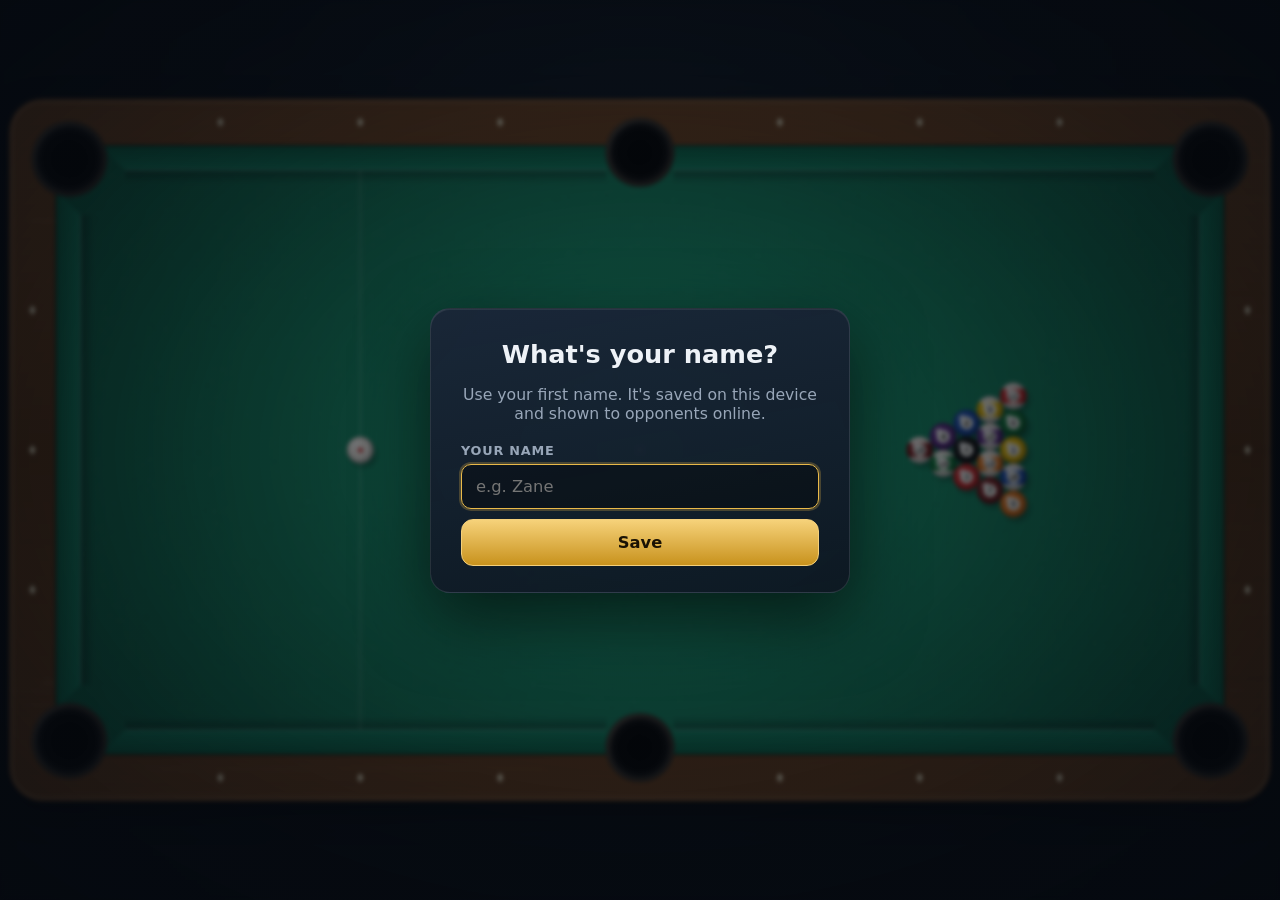
==== commit dcf7ebdb: "Harden online result sync after a shot; gentler aim traffic Co-Authored-By: Claude Sonnet 5.5 <norep" ====
--- a/index.html
+++ b/index.html
@@ -2068,7 +2068,7 @@
 !function(){"use strict";const e=globalThis.Pool=globalThis.Pool||{},t="cbp-t-",n="cbp-l-",o=new TextEncoder,r=new TextDecoder,s=function(){try{return new URLSearchParams(globalThis.location?location.search:"")}catch(e){return new URLSearchParams("")}}(),i=()=>globalThis.crypto&&globalThis.crypto.subtle||null;function a(){return"function"==typeof globalThis.WebSocket}function c(){return!!i()}function l(e){return(e<10?"0":"")+e}function u(e,t){const n=new Error(t||e);return n.code=e,n}function h(){return a()?c()?null:u("insecure","Encrypted online play needs a secure connection (https)."):u("offline","Online play is not available in this browser.")}const d=e=>{let t="";for(let n=0;n<e.length;n++)t+=String.fromCharCode(e[n]);return btoa(t)},p=e=>{const t=atob(e),n=new Uint8Array(t.length);for(let e=0;e<t.length;e++)n[e]=t.charCodeAt(e);return n},f=e=>{const t=new Uint8Array(e);return globalThis.crypto.getRandomValues(t),t},y=e=>Array.from(e).map(e=>e.toString(16).padStart(2,"0")).join(""),w=(...e)=>{const t=e.reduce((e,t)=>e+t.length,0),n=new Uint8Array(t);let o=0;for(const t of e)n.set(t,o),o+=t.length;return n};async function m(){const e=await i().generateKey({name:"ECDH",namedCurve:"P-256"},!0,["deriveBits"]);return{priv:e.privateKey,pub:new Uint8Array(await i().exportKey("raw",e.publicKey))}}async function g(e,t){if(!e)return new Uint8Array(32);const n=await i().importKey("raw",o.encode(e),"PBKDF2",!1,["deriveBits"]);return new Uint8Array(await i().deriveBits({name:"PBKDF2",hash:"SHA-256",iterations:1e5,salt:o.encode("claude-ball|"+t)},n,256))}async function b(e,...t){const n=await i().importKey("raw",e,{name:"HMAC",hash:"SHA-256"},!1,["sign"]);return new Uint8Array(await i().sign("HMAC",n,w(...t)))}const k=(e,t)=>{if(e.length!==t.length)return!1;let n=0;for(let o=0;o<e.length;o++)n|=e[o]^t[o];return 0===n};async function v(e,t,n,r,s){const a=await i().importKey("raw",t,{name:"ECDH",namedCurve:"P-256"},!1,[]),c=new Uint8Array(await i().deriveBits({name:"ECDH",public:a},e,256)),l=await i().importKey("raw",c,"HKDF",!1,["deriveKey"]),u=await i().deriveKey({name:"HKDF",hash:"SHA-256",salt:n,info:o.encode("claude-ball-v1|"+r)},l,{name:"AES-GCM",length:256},!1,["encrypt","decrypt"]),h=new Uint8Array(await i().digest("SHA-256",w(c,s)));return{key:u,code:y(h.slice(0,2)).toUpperCase()}}let N=null;class S{constructor(e){this.id=e,this.token=y(f(8)),this.ws=null,this.open=!1,this.closed=!1,this.hb=null,this.tries=0,this.onmessage=null,this.onexpire=null,this.onclose=null,this.onreconnect=null}url(){const e=s.get("peerhost")?{host:s.get("peerhost"),port:+(s.get("peerport")||9e3),path:s.get("peerpath")||"/",secure:"1"===s.get("peersecure"),key:"peerjs"}:{host:"0.peerjs.com",port:443,path:"/",secure:!0,key:"peerjs"};return(e.secure?"wss://":"ws://")+e.host+":"+e.port+e.path+"peerjs?key="+e.key+"&id="+this.id+"&token="+this.token}connect(){return new Promise((e,t)=>{let n,o=!1;try{n=new WebSocket(this.url())}catch(e){return t(u("error",e.message))}this.ws=n;const r=r=>{if(o)return!1;if(o=!0,clearTimeout(s),r){this.closed=!0;try{n.close()}catch(e){}t(r)}else e(this);return!0},s=setTimeout(()=>r(u("timeout","Could not reach the online service.")),1e4);n.onmessage=e=>{let t;try{t=JSON.parse(e.data)}catch(e){return}if("OPEN"===t.type)this.open=!0,this.tries=0,this.startHeartbeat(),r(null);else if("ID-TAKEN"===t.type)r(u("taken","id taken"));else if("ERROR"===t.type||"INVALID-KEY"===t.type||"KEY-TAKEN"===t.type)r(u("error",t.payload&&t.payload.msg||t.type));else if("EXPIRE"===t.type)this.onexpire&&this.onexpire(t.src);else if("CANDIDATE"===t.type){const e=t.payload&&t.payload.candidate&&t.payload.candidate.candidate;if("string"!=typeof e||e.length>14200)return;let n;try{n=JSON.parse(e)}catch(e){return}this.onmessage&&n&&"object"==typeof n&&this.onmessage(t.src,n)}},n.onerror=()=>r(u("error","Connection error")),n.onclose=()=>{this.open=!1,clearInterval(this.hb),o?this.closed||this.reconnect():r(u("error","Connection closed"))}})}startHeartbeat(){clearInterval(this.hb),this.hb=setInterval(()=>{try{this.open&&this.ws.send('{"type":"HEARTBEAT"}')}catch(e){}},5e3)}reconnect(){if(!this.closed)return++this.tries>6?(this.closed=!0,void(this.onclose&&this.onclose())):void setTimeout(()=>{this.closed||this.connect().then(()=>{this.onreconnect&&this.onreconnect()},()=>{this.closed=!1,this.reconnect()})},700*this.tries)}send(e,t){if(!this.open)return!1;const n=JSON.stringify(t);if(n.length>14e3)return!1;N&&N(t);try{return this.ws.send(JSON.stringify({type:"CANDIDATE",dst:e,payload:{candidate:{candidate:n,sdpMid:"0",sdpMLineIndex:0},type:"data",connectionId:"cb"}})),!0}catch(e){return!1}}close(){this.closed=!0,this.open=!1,clearInterval(this.hb);try{this.ws.close()}catch(e){}}}async function C(e,t,n){for(let o=0;o<n;o++){if(e.closed)throw u("closed");const n=t(o);if(null===n)break;const r=new S(n);try{return await r.connect(),e.socks.push(r),{sock:r,id:n}}catch(e){if("taken"!==e.code)throw e}}throw u("full","no free id")}let T=null;function A(e,t){const n=T;n&&!n.closed&&(n.closed=!0,T=null,n.timers.forEach(clearInterval),n.timers.forEach(clearTimeout),n.socks.forEach(e=>e.close()),t&&n.handlers&&n.handlers.onClose&&n.handlers.onClose(e||"closed"))}function P(e,t,n){e.sock=t,e.peerId=n,e.lastRx=Date.now(),e.txSeq=0,e.rxSeq=0,e.rxChain=Promise.resolve(),e.txChain=Promise.resolve();const o=t.onmessage;t.onmessage=(t,s)=>{t===n?"string"==typeof s.e&&(e.rxChain=e.rxChain.then(async()=>{let t;try{t=await async function(e,t){const n=p(t.e),o=n.slice(0,12),s=n.slice(12),a=new Uint8Array(await i().decrypt({name:"AES-GCM",iv:o},e.key,s)),c=JSON.parse(r.decode(a));if(!(c.s>e.rxSeq))throw new Error("replay");return e.rxSeq=c.s,c.m}(e,s)}catch(e){return}if(e.lastRx=Date.now(),t)if("ping"!==t.t){if("pong"===t.t){const n=Date.now()-t.ts;return void(n>=0&&n<3e4&&(e.rtt=null==e.rtt?n:Math.round(.6*e.rtt+.4*n)))}e.internal&&e.internal(t)||e.handlers.onMessage&&e.handlers.onMessage(t)}else"number"==typeof t.ts&&x({t:"pong",ts:t.ts})})):o&&o(t,s)},t.onclose=()=>{T===e&&A("closed",!0)},t.onreconnect=()=>{T===e&&"guest"===e.role&&x({t:"resync"})},e.timers.push(setInterval(()=>{x({t:"ping",ts:Date.now()}),Date.now()-e.lastRx>2e4&&T===e&&A("timeout",!0)},4e3))}function x(e){const t=T;return!!(t&&t.key&&t.sock&&t.sock.open&&t.peerId)&&(t.txChain=t.txChain.then(async()=>{try{t.sock&&t.sock.open&&t.sock.send(t.peerId,await async function(e,t){const n=f(12),r=o.encode(JSON.stringify({s:++e.txSeq,m:t})),s=new Uint8Array(await i().encrypt({name:"AES-GCM",iv:n},e.key,r));return{e:d(w(n,s))}}(t,e))}catch(e){}}),!0)}e.Net={available:a,secureOk:c,host:function(e,r){const s=h();if(s)return Promise.reject(s);A("replaced",!1);const i=T={role:"host",socks:[],sock:null,peerId:null,timers:[],handlers:r,closed:!1,lastRx:0,guestNick:null,key:null,code:"",hs:{},internal:null},a={name:e.tableName,host:e.nick,locked:!!e.password,pin:null};return C(i,()=>t+String(1e3+Math.floor(9e3*Math.random())),25).then(({sock:t,id:s})=>{async function c(n,r){if(i.peerId)return void t.send(n,{t:"denied",reason:"full"});const s=await v(r.kp.priv,r.gPub,r.pw,a.pin,w(r.kp.pub,r.gPub));if(i.peerId)return void t.send(n,{t:"denied",reason:"full"});const c=e.password?d(await b(r.pw,o.encode("host"),r.gPub,r.kp.pub,r.gNonce,r.hNonce)):null;i.key=s.key,i.code=s.code,delete i.hs[n],t.send(n,{t:"welcome",proof:c}),P(i,t,n),x({t:"meta",tableName:e.tableName,hostNick:e.nick,v:2})}return a.pin=s.slice(6),i.tableId=s,i.table=t,i.internal=e=>"join"===e.t&&!i.guestNick&&(i.guestNick=String(e.nick||"Guest").slice(0,16),i.peerV=+e.v||1,r.onGuestJoin&&r.onGuestJoin(i.guestNick,i.peerV),!0),t.onmessage=async(n,r)=>{try{if(i.peerId)return void("hello"===r.t&&n!==i.peerId&&t.send(n,{t:"denied",reason:"full"}));if("hello"===r.t){const o=i.hs[n]={gPub:p(r.pub),gNonce:p(r.n)};if(65!==o.gPub.length||16!==o.gNonce.length)return;o.kp=await m(),o.hNonce=f(16),o.pw=await g(e.password,a.pin),t.send(n,{t:"challenge",pub:d(o.kp.pub),n:d(o.hNonce),locked:!!e.password}),e.password||await c(n,o)}else if("auth"===r.t&&e.password&&i.hs[n]){const e=i.hs[n],s=await b(e.pw,o.encode("guest"),e.gPub,e.kp.pub,e.gNonce,e.hNonce);if(!k(s,p(r.proof)))return void t.send(n,{t:"denied",reason:"password"});await c(n,e)}}catch(e){}},e.isPublic?C(i,e=>e<20?n+l(e+1):null,20).then(({sock:e})=>(e.onmessage=(t,n)=>{n&&"info?"===n.t&&e.send(t,{t:"info",pin:a.pin,name:a.name,host:a.host,locked:a.locked,seats:i.peerId?2:1})},{pin:a.pin,listed:!0}),()=>({pin:a.pin,listed:!1})):{pin:a.pin,listed:!1}})},join:function(e,n,r,s){const i=h();if(i)return Promise.reject(i);A("replaced",!1);const a=T={role:"guest",socks:[],sock:null,peerId:null,timers:[],handlers:s,closed:!1,lastRx:0,key:null,code:"",internal:null},c=t+e;return new Promise((t,s)=>{let i=!1;const l=(e,n)=>{i||(i=!0,clearTimeout(h),e?(A("failed",!1),s(e)):t(n))},h=setTimeout(()=>l(u("timeout","The table did not answer.")),15e3),N=new S("cbp-g-"+y(f(8)));a.socks.push(N),(async()=>{await N.connect();const t=await m(),s=f(16);let h=null,y=null,S=null;N.onexpire=e=>{e===c&&l(u("notfound","no such table"))},a.internal=e=>"meta"===e.t&&!i&&(l(null,{tableName:String(e.tableName||""),hostNick:String(e.hostNick||"Host"),code:a.code,v:+e.v||1}),!0),N.onmessage=async(f,m)=>{try{if(f!==c||i)return;if("challenge"===m.t){if(h=p(m.pub),y=p(m.n),S=await g(n,e),m.locked){if(!n)return l(u("password","needs password"));N.send(c,{t:"auth",proof:d(await b(S,o.encode("guest"),t.pub,h,s,y))})}}else if("welcome"===m.t){if(!h)return;if(n){const e=await b(S,o.encode("host"),t.pub,h,s,y);if(!m.proof||!k(e,p(m.proof)))return l(u("password","host failed authentication"))}const i=await v(t.priv,h,S,e,w(h,t.pub));a.key=i.key,a.code=i.code,P(a,N,c),x({t:"join",nick:r,v:2})}else"denied"===m.t&&l(u("full"===m.reason?"full":"password",m.reason))}catch(e){l(u("error",e.message))}},N.send(c,{t:"hello",pub:d(t.pub),n:d(s)})})().catch(e=>l(e.code?e:u("error",e.message)))})},listPublic:function(){const e=h();return e?Promise.reject(e):new Promise((e,t)=>{const o=new S("cbp-f-"+y(f(8))),r=[],s=new Set,i=new Set;let a=!1;const c=()=>{a||(a=!0,clearTimeout(h),o.close(),e({tables:r.sort((e,t)=>e.name.localeCompare(t.name)),unreachable:0}))},u=()=>{s.size+i.size>=20&&c()},h=setTimeout(c,3500);o.onmessage=(e,t)=>{t&&"info"===t.t&&/^cbp-l-\d+$/.test(e)&&!s.has(e)&&(s.add(e),r.push({pin:String(t.pin),name:String(t.name),host:String(t.host),locked:!!t.locked,seats:+t.seats||1}),u())},o.onexpire=e=>{i.add(e),u()},o.connect().then(()=>{for(let e=1;e<=20;e++)o.send(n+l(e),{t:"info?"})},e=>{clearTimeout(h),a=!0,t(e)})})},diagnose:function(){const e={secure:c(),broker:!1,brokerMs:null,rttMs:null,verdict:"",ok:!1,transport:"relay"},t=h();if(t)return e.verdict="insecure"===t.code?"This page is not on a secure connection (https), so encrypted online play is unavailable.":"Online play is not available in this browser.",Promise.resolve(e);const n=new S("cbp-d-"+y(f(8))),o=Date.now();return n.connect().then(()=>(e.broker=!0,e.brokerMs=Date.now()-o,new Promise(t=>{const o=Date.now(),r=setTimeout(()=>t(),4e3);n.onmessage=()=>{e.rttMs=Date.now()-o,clearTimeout(r),t()},n.send(n.id,{t:"echo"})}))).catch(()=>{}).then(()=>(n.close(),e.broker?null==e.rttMs?e.verdict="Connected, but messages are not being relayed. Try again in a minute, or use another network.":(e.ok=!0,e.verdict="Online play should work: one encrypted web connection (works with a VPN on). Round trip "+e.rttMs+" ms."):e.verdict="Can't reach the online service (0.peerjs.com, port 443). A school/work filter or firewall is probably blocking it - a VPN usually fixes this.",e))},send:x,close:function(){A("left",!1)},closeSoon:function(e){const t=T;t&&(T=null,t.handlers={},t.txChain=t.txChain||Promise.resolve(),t.txChain.then(()=>setTimeout(()=>{t.closed=!0,t.timers.forEach(clearInterval),t.timers.forEach(clearTimeout),t.socks.forEach(e=>e.close())},e||300)))},connected:function(){return!!(T&&T.key&&T.sock&&T.sock.open)},role:function(){return T?T.role:null},guestNick:function(){return T?T.guestNick:null},securityCode:function(){return T?T.code:""},rtt:function(){return T&&null!=T.rtt?T.rtt:null},PROTO:2,_setTap:e=>{N=e}}}();
 </script>
 <script>
-!function(){"use strict";const e=globalThis.Pool,n=e.CONFIG,t=e.Physics,o=e.Rules,i=e.AI,a=e.Audio,l=e.Net,s=e.Names,r=e=>document.getElementById(e),c=function(){try{return new URLSearchParams(location.search)}catch(e){return new URLSearchParams("")}}(),u=c.get("breaker"),d=navigator.webdriver?60:6500,p={canvas:r("table"),stage:r("stage"),hud:r("hud"),controls:r("controls"),status:r("status"),toast:r("toast"),slider:r("power-slider"),powerPct:r("power-pct"),hint:r("hint"),powerWrap:document.querySelector(".power-wrap"),menus:{flip:r("flip"),name:r("menu-name"),pause:r("menu-pause"),confirm:r("menu-confirm"),qr:r("menu-qr"),main:r("menu-main"),play:r("menu-play"),settings:r("menu-settings"),diff:r("menu-diff"),help:r("menu-help"),over:r("menu-over"),online:r("menu-online"),host:r("menu-host"),wait:r("menu-wait"),find:r("menu-find"),pass:r("menu-pass")},cards:[r("card-0"),r("card-1")],clock:r("turn-timer"),ping:r("net-ping")},m=e.Render.create(p.canvas),h={mode:"two",difficulty:"medium",game:null,demo:null,aim:{angle:0,power:0,pull:0,show:!1,guide:!0},hand:null,locked:!1,sliderDrag:!1,strike:null,ai:null,mouse:{x:0,y:0,seen:!1},touchAim:!1,touchPlace:!1,touchLast:null,acc:0,last:0,hudSig:"",toastTimer:0,overTimer:0,shotCount:0,turnLeft:null,clockT:0,clockSig:"",tutorial:null,flipping:!1,paused:!1,online:null};function g(e){for(const n in p.menus)p.menus[n].hidden=n!==e}function f(){clearTimeout(h.overTimer),clearTimeout(h.flipT1),clearTimeout(h.flipT2),h.flipping=!1,function(){h.tutorial=null,r("coach").hidden=!0,r("btn-coach-skip").hidden=!1;const e=document.querySelector(".power-wrap");e&&e.classList.remove("pulse")}(),se(),r("btn-again").hidden=!1,h.paused=!1,h.game=null,h.ai=null,h.strike=null,h.locked=!1,h.sliderDrag=!1,h.hand=null,h.turnLeft=null,h.aim.show=!1,h.aim.power=0,m.resetBalls(),h.demo={world:t.createWorld(),handZone:"head"},p.hud.hidden=!0,p.controls.hidden=!0,p.toast.hidden=!0,g("main"),He()}function b(e,n){clearTimeout(h.overTimer),h.mode=e,h.difficulty=n||h.difficulty,y(o.newGame({mode:e,difficulty:h.difficulty,breaker:k()}))}function k(){return"0"===u||"1"===u?+u:Math.random()<.5?0:1}function y(e,n){if(clearTimeout(h.overTimer),e.world.events=[],m.resetBalls(),h.game=e,h.demo=null,h.ai=null,h.strike=null,h.locked=!1,h.sliderDrag=!1,h.aim.angle=0,h.aim.power=0,h.aim.pull=0,h.aim.show=!1,h.shotCount=0,h.turnLeft=null,h.online){const e=h.online;e.waitingState=!1,e.remoteLocked=!1,e.rematchAsked=!1,e.early=null,e.earlySent=!1,e.tAngle=null,e.tHand=null}if(r("btn-again").hidden=!1,p.hud.hidden=!1,p.controls.hidden=!1,p.toast.hidden=!0,He(),n)return h.flipping=!1,g(null),void v();h.flipping=!0,e.state="placing",$(!0),function(e,n){const t=e.current,o=e.players[0].name,i=e.players[1].name,l=r("coin");r("flip-title").textContent="Coin toss",r("flip-sub").textContent="Heads: "+o+"   •   Tails: "+i,l.style.animation="none",l.offsetWidth,l.style.setProperty("--end",(0===t?1800:1980)+"deg"),l.style.animation="",g("flip");const s=Math.round(.4*d);clearTimeout(h.flipT1),clearTimeout(h.flipT2),h.flipT1=setTimeout(()=>{r("flip-title").textContent=(0===t?"Heads":"Tails")+"!",r("flip-sub").textContent=e.players[t].name+("You"===e.players[t].name?" win the toss and break":" wins the toss and breaks"),a.play("click")},s),h.flipT2=setTimeout(n,d)}(e,()=>{h.flipping=!1,g(null),v();const n=e.players[e.current];z(("You"===n.name?"You break":n.name+" breaks")+" — place the cue ball behind the head string"+(h.online&&l.securityCode()?"  •  🔒 encrypted, code "+l.securityCode():""),"",navigator.webdriver?3600:8e3)})}function w(){return h.game.players[h.game.current]}function v(){const e=h.game;if(h.locked=!1,h.sliderDrag=!1,h.strike=null,h.ai=null,h.aim.power=0,h.aim.pull=0,e.over)return void S();const i=t.cue(e.world);if(e.ballInHand){if(e.state="placing",i.pocketed){const o=function(e){return t.findCueSpot(e.world,e.handZone)||t.findCueSpot(e.world,"any")||{x:n.R+30,y:n.H/2}}(e);t.placeCue(e.world,o.x,o.y)}h.hand={x:i.x,y:i.y,valid:t.validCuePosition(e.world,i.x,i.y,e.handZone)},h.aim.show=!1}else e.state="aiming",h.hand=null,h.aim.show=!0,function(e){const n=t.cue(e.world);let i=null,a=1/0;for(const l of o.legalTargetIds(e)){const o=t.ball(e.world,l);if(!o)continue;const s=Math.hypot(o.x-n.x,o.y-n.y);s<a&&(a=s,i=o)}i&&(h.aim.angle=Math.atan2(i.y-n.y,i.x-n.x))}(e);h.turnLeft=h.tutorial||w().ai?null:n.TURN_SECONDS,h.online&&(h.online.tAngle=null,h.online.tHand=null),w().ai&&(h.ai={phase:"think",t:0,total:0,plan:null}),$(!0)}function x(e,i,l){const s=h.game;if(h.strike=null,h.locked=!1,h.sliderDrag=!1,h.aim.show=!1,h.aim.power=0,h.aim.pull=0,h.locked=!1,s.world.events.length=0,h.online&&!l){const n=t.cue(s.world);le({t:"shot",a:e,p:i,cx:n.x,cy:n.y})}t.shoot(s.world,e,i),s.state="moving",h.acc=0,h.shotCount++,h.turnLeft=null,h.online&&"host"===h.online.role&&(h.online.peerV||1)>=2&&function(){const e=h.online,i=h.game;e.earlySent=!1;try{const a=o.cloneGame(i),l=a.players[a.current].name;let s=0;for(;s++<6e4&&(t.step(a.world,n.DT),t.isMoving(a.world)););if(s>=6e4)return;e.earlyBalls=JSON.stringify(a.world.balls);const r=o.resolveShot(a);le({t:"state",g:a,res:{fouls:r.fouls,notes:r.notes,continueTurn:r.continueTurn},shooter:l}),e.earlySent=!0}catch(e){console.error(e)}}(),a.play("cue",i),$(!0)}function C(e,n,t){h.strike||(h.aim.angle=e,h.sliderDrag=!1,h.strike={t:0,dur:.1,angle:e,power:n,pull0:h.aim.pull,remote:!!t},h.locked=!1,h.sliderDrag=!1)}function T(e){return("You"===e?"Your":e+"'s")+" turn"}function L(e,n,t){const o=[];n.fouls.length&&o.push("Foul: "+n.fouls.join(" + ")),n.notes.forEach(e=>o.push(e));const i=e.players[e.current].name;n.fouls.length&&!e.over?o.push(i+("You"===i?" have":" has")+" ball in hand"):e.over||n.continueTurn?!e.over&&n.continueTurn&&o.push(t+("You"===t?" shoot again":" shoots again")):o.push(T(i)),o.length&&z(o.join("  •  "),n.fouls.length?"foul":"good",4200),n.fouls.length&&a.play("foul")}function M(){if(h.tutorial)return void function(){const e=h.tutorial;e&&(e.done=!0,h.aim.show=!1,h.locked=!1,h.game.state="over",te(4),$(!0))}();const e=h.game,n=e.players[e.current];if(h.online&&"guest"===h.online.role){if(h.online.early){const e=h.online.early;return h.online.early=null,void de(e)}return h.online.waitingState=!0,h.online.waitStart=performance.now(),void $(!0)}const t=h.online,i=!(!t||!t.earlySent||t.earlyBalls!==JSON.stringify(e.world.balls));t&&(t.earlySent=!1);const a=o.resolveShot(e);L(e,a,n.name),e.over?(e.state="over",h.aim.show=!1,$(!0),h.overTimer=setTimeout(S,1200)):v(),h.online&&!i&&le({t:"state",g:o.cloneGame(e),res:{fouls:a.fouls,notes:a.notes,continueTurn:a.continueTurn},shooter:n.name})}function S(){const e=h.game;if(!e)return;const n=e.players[e.winner];let t=!n.ai,o=n.name+" wins!";"single"===e.mode&&(o=t?"You win!":"Computer wins"),h.online?(t=e.winner===h.online.me,o=t?"You win!":n.name+" wins",r("btn-again").textContent="host"===h.online.role?"Rematch":"Ask for rematch"):r("btn-again").textContent="Play Again",r("over-title").textContent=o,r("over-reason").textContent=e.endReason+".",a.play(t?"win":"lose"),p.toast.hidden=!0,g("over"),$(!0)}function E(){return t.cue(h.game.world)}function P(){const e=h.game;return!(!e||e.over||h.strike||h.flipping||h.paused||null!=h.turnLeft&&h.turnLeft<=0||(h.online?e.current!==h.online.me||h.online.waitingState:w().ai))}function A(){const e=h.game;if(!e||"aiming"!==e.state||!P()||!h.mouse.seen||h.locked)return;const n=E(),t=h.mouse.x-n.x,o=h.mouse.y-n.y;t*t+o*o>16&&(h.aim.angle=Math.atan2(o,t))}function N(){const e=h.game;if(!e||"placing"!==e.state||!P())return;const o=n.R;let i=Math.max(o,Math.min(n.W-o,h.mouse.x)),a=Math.max(o,Math.min(n.H-o,h.mouse.y));if("head"===e.handZone&&(i=Math.min(i,n.HEAD_X)),h.hand={x:i,y:a,valid:t.validCuePosition(e.world,i,a,e.handZone)},h.online){const e=performance.now();e-(h.online.lastHand||0)>50&&(h.online.lastHand=e,le({t:"hand",x:i,y:a}))}}function D(e){const n=m.toTable(e.clientX,e.clientY);h.mouse.x=n.x,h.mouse.y=n.y,h.mouse.seen=!0,h.game&&("mouse"!==e.pointerType&&e.pointerType?h.touchAim&&P()&&function(e,n){const t=h.touchLast,o=h.game;if(!t||!o||"aiming"!==o.state)return void(h.touchLast={x:e,y:n});const i=E(),a=t.x-i.x,l=t.y-i.y,s=Math.max(120,Math.hypot(a,l)),r=e-t.x,c=(a*(n-t.y)-l*r)/Math.max(1e-6,Math.hypot(a,l));h.aim.angle+=c/s*.5,h.touchLast={x:e,y:n}}(n.x,n.y):A(),N())}function I(){const e=h.game;return!!e&&"aiming"===e.state&&P()}function H(){I()&&!h.locked&&(h.touchLift||A(),h.locked=!0,h.aim.power=0,h.aim.pull=0,a.play("click"))}function R(e){h.locked&&(h.locked=!1,h.sliderDrag=!1,h.aim.power=0,h.aim.pull=0,e||z("Aim unlocked","",800))}function q(){h.locked&&I()?(h.sliderDrag=!0,h.aim.power=p.slider.value/1e3,h.aim.pull=60*h.aim.power):p.slider.value=0}function O(){h.locked&&I()&&(h.sliderDrag=!0)}function F(){if(!h.sliderDrag)return;h.sliderDrag=!1;const e=p.slider.value/1e3;if(h.locked&&I()){if(e<n.MIN_POWER)return h.aim.power=0,h.aim.pull=0,void(p.slider.value=0);h.aim.power=e,C(h.aim.angle,e)}}function j(e){a.unlock();const n=h.game;if(!n)return;if(2===e.button)return void R();if(0!==e.button)return;D(e);const t="touch"===e.pointerType||"pen"===e.pointerType;if("placing"===n.state&&P())if(N(),t){h.touchPlace=!0;try{p.canvas.setPointerCapture(e.pointerId)}catch(e){}}else W();else if("aiming"===n.state&&P())if(t){h.touchAim=!0,h.locked=!1,h.aim.power=0,h.aim.pull=0;try{p.canvas.setPointerCapture(e.pointerId)}catch(e){}h.touchLast={x:h.mouse.x,y:h.mouse.y}}else h.locked?R(!0):H()}function W(){const e=h.game;e&&"placing"===e.state&&P()&&(N(),h.hand&&h.hand.valid?(t.placeCue(e.world,h.hand.x,h.hand.y),h.online&&le({t:"place",x:h.hand.x,y:h.hand.y}),e.ballInHand=!1,e.state="aiming",h.hand=null,h.aim.show=!0,a.play("click"),A(),$(!0)):z("Cannot place the cue ball there","foul",1200))}function Y(e){try{p.canvas.releasePointerCapture(e.pointerId)}catch(e){}h.touchPlace&&(h.touchPlace=!1,W()),h.touchAim&&(h.touchAim=!1,I()&&"pointerup"===e.type&&(h.touchLift=!0,H(),h.touchLift=!1))}function G(e){I()&&(h.aim.angle+=.004*e)}function B(e,n){let t=0;const o=()=>{clearInterval(t),t=0};e.addEventListener("pointerdown",e=>{e.preventDefault(),G(n),o(),t=setInterval(()=>G(n),45)}),["pointerup","pointercancel","pointerleave"].forEach(n=>e.addEventListener(n,o))}function V(e){if("m"!==e.key&&"M"!==e.key)if("Escape"!==e.key){if(I()&&("ArrowLeft"===e.key||"ArrowRight"===e.key)){const n=(e.shiftKey?.002:.012)*("ArrowLeft"===e.key?-1:1);h.aim.angle+=n,e.preventDefault()}}else p.menus.qr.hidden?p.menus.confirm.hidden?p.menus.pause.hidden?h.locked?R():p.menus.help.hidden&&p.menus.play.hidden&&p.menus.settings.hidden?p.menus.diff.hidden&&p.menus.online.hidden?h.game&&!h.flipping&&p.menus.over.hidden&&ie():g("play"):g("main"):ae():g("pause"):g("wait");else De()}function _(e){const n=e.events;if(!n||!n.length)return;let t=0,o=0,i=!1;for(const e of n)"ball"===e.type?t=Math.max(t,e.speed):"cushion"===e.type?o=Math.max(o,e.speed):"pocket"===e.type&&(i=!0);n.length=0,t>15&&a.play("ball",t),o>25&&a.play("cushion",o),i&&a.play("pocket")}function J(e){const a=h.game;if(a&&!h.paused){if(h.strike){const n=h.strike;n.t+=e;const t=Math.min(1,n.t/n.dur);h.aim.pull=n.pull0*(1-t*t),t>=1&&x(n.angle,n.power,n.remote)}if(w()&&w().ai&&function(e){const o=h.ai,a=h.game;if(o&&a&&!a.over&&"moving"!==a.state&&!h.strike)if(o.t+=e,o.total+=e,o.total>25&&o.plan)C(o.plan.angle,o.plan.power);else if("think"===o.phase){if(h.aim.show=!a.ballInHand,o.t<.8)return;o.plan=i.plan(a,a.difficulty,void 0,"professional"===a.difficulty||"demon"===a.difficulty?2200:0),o.t=0,a.ballInHand?(o.from={x:E().x,y:E().y},o.to=o.plan.cue||o.from,o.phase="place"):o.phase="aim"}else if("place"===o.phase){const e=Math.min(1,o.t/.6),n=e*e*(3-2*e),i=o.from.x+(o.to.x-o.from.x)*n,l=o.from.y+(o.to.y-o.from.y)*n;if(h.hand={x:i,y:l,valid:!0},e>=1){t.placeCue(a.world,o.to.x,o.to.y),a.ballInHand=!1,a.state="aiming",h.hand=null,h.aim.show=!0,o.phase="aim",o.t=0;const e=E();h.aim.angle=Math.atan2(a.world.balls[1].y-e.y,a.world.balls[1].x-e.x),$(!0)}}else if("aim"===o.phase){h.aim.show=!0;const n=function(e,n){let t=n-e;for(;t>Math.PI;)t-=2*Math.PI;for(;t<-Math.PI;)t+=2*Math.PI;return t}(h.aim.angle,o.plan.angle),t=2.6*e+Math.abs(n)*Math.min(1,6*e);h.aim.angle+=Math.abs(n)<=t?n:Math.sign(n)*t,Math.abs(n)<.002&&o.t>.7&&(o.phase="charge",o.t=0,h.aim.angle=o.plan.angle)}else"charge"===o.phase&&(h.aim.power=Math.min(o.plan.power,h.aim.power+e/n.CHARGE_TIME*1.6),h.aim.pull=60*h.aim.power,h.aim.power>=o.plan.power-1e-6&&C(o.plan.angle,o.plan.power))}(e),h.tutorial&&function(){const e=h.tutorial,n=h.game;e&&!e.done&&n&&("moving"===n.state||h.strike?e.shot||(e.shot=!0,document.querySelector(".power-wrap").classList.remove("pulse"),r("coach-text").textContent="Watch the balls roll…",r("coach-step").textContent="Step 3 of 3"):e.shot||(1===e.step&&Math.abs(h.aim.angle-e.a0)>.04?te(2):2===e.step&&h.locked?te(3):3!==e.step||h.locked||te(2)))}(),h.online&&function(e){const n=h.online,t=h.game;if(!n||n.gone)return;const o=performance.now();if(P()&&"aiming"===t.state&&o-(n.lastAim||0)>50){const e=h.aim.angle.toFixed(4)+"|"+h.locked+"|"+h.aim.power.toFixed(3);e!==n.lastAimKey&&(n.lastAim=o,n.lastAimKey=e,le({t:"aim",a:h.aim.angle,l:h.locked,p:h.aim.power}))}if(t.current!==n.me&&!h.strike){const o=1-Math.exp(18*-(e||.016));if("aiming"===t.state&&null!=n.tAngle){let e=n.tAngle-h.aim.angle;e=Math.atan2(Math.sin(e),Math.cos(e)),h.aim.angle+=e*o,h.aim.power+=(n.tPower-h.aim.power)*o,h.aim.pull=60*h.aim.power}else"placing"===t.state&&n.tHand&&h.hand&&(h.hand.x+=(n.tHand.x-h.hand.x)*o,h.hand.y+=(n.tHand.y-h.hand.y)*o)}if(n.waitingState&&!n.gone){const e=o-n.waitStart;e>8e3&&o-(n.lastResync||0)>6e3&&(n.lastResync=o,le({t:"resync"})),e>9e4&&re("Connection lost")}}(e),function(){const e=h.game,t=performance.now(),i=h.clockT?(t-h.clockT)/1e3:0;if(h.clockT=t,null==h.turnLeft||h.flipping||h.strike||e.over||"aiming"!==e.state&&"placing"!==e.state)return;if(h.turnLeft-=i,h.turnLeft>0)return;const a=h.online;a&&"guest"===a.role?h.turnLeft=0:a&&e.current!==a.me&&h.turnLeft>-n.TURN_GRACE||function(){const e=h.game,n=e.players[e.current];h.strike=null,h.locked=!1,h.sliderDrag=!1,h.aim.power=0,h.aim.pull=0;const t=o.timeoutFoul(e);L(e,t,n.name),v(),h.online&&le({t:"state",g:o.cloneGame(e),res:{fouls:t.fouls,notes:t.notes,continueTurn:!1},shooter:n.name})}()}(),!("moving"!==a.state||h.online&&h.online.waitingState)){h.acc+=e;let o=0;for(;h.acc>=n.DT&&o++<400;)if(t.step(a.world,n.DT),h.acc-=n.DT,!t.isMoving(a.world))return _(a.world),h.acc=0,void M();_(a.world)}}}function U(e){const n=Math.min(.05,h.last?(e-h.last)/1e3:.016);h.last=e;try{J(n),$(!1),function(){const e=h.game,n=h.online,t=!(!e||null==h.turnLeft||e.over||h.flipping||h.tutorial||"aiming"!==e.state&&"placing"!==e.state),o=t?Math.max(0,Math.ceil(h.turnLeft)):-1,i=e&&n&&!n.gone?l.rtt():null,s=o+"|"+i;if(s===h.clockSig)return;const r=+h.clockSig.split("|")[0];h.clockSig=s,p.clock.hidden=o<0,t&&(p.clock.textContent="⏱ "+o,p.clock.classList.toggle("warn",o<=5),!(o>0&&o<=5&&o!==r)||w().ai||n&&e.current!==n.me||a.play("click")),p.ping.hidden=null==i,null!=i&&(p.ping.textContent=i+" ms")}();const e=h.game||h.demo;h.aim.locked=h.locked||!(!h.online||!h.online.remoteLocked||P()),m.draw(e,{aim:h.game&&h.aim,hand:h.game&&h.hand})}catch(e){console.error(e)}requestAnimationFrame(U)}function z(e,n,t){p.toast.textContent=e,p.toast.className=n||"",p.toast.hidden=!1,clearTimeout(h.toastTimer),h.toastTimer=setTimeout(()=>{p.toast.hidden=!0},t||2500)}function Z(e,t,o){const i=document.createElement("div");if(i.className="mini-ball"+(t?" pocketed":"")+(o?" unknown":""),!o){const t=n.BALL_COLORS[e<=8?e:e-8];i.style.background=e>8?"linear-gradient(180deg,#f6f3ea 0 24%,"+t+" 24% 76%,#f6f3ea 76%)":t,i.innerHTML="<span>"+e+"</span>"}return i}function $(e){const n=h.game,t=n?h.aim.power:0;p.powerPct.textContent=Math.round(100*t)+"%";const i=!!n&&h.locked&&I();if(p.slider.disabled=!i,p.powerWrap.classList.toggle("armed",i),h.sliderDrag||(p.slider.value=Math.round(1e3*t)),n&&(p.hint.textContent=function(e){return e.over||h.flipping?"":h.online&&e.current!==h.online.me?"moving"===e.state?"":"Waiting for "+w().name+"…":"placing"===e.state?w().ai?"":"Click to place the cue ball behind the head string (left two diamonds)":w().ai?"Computer is playing…":"moving"===e.state||h.strike?"":h.locked?"Aim locked · drag the Power slider, release to shoot · click the table to unlock":"Move the mouse to aim · click the table to lock the aim"}(n)),!n)return;const a=[n.current,n.state,n.players[0].group,n.players[1].group,n.world.balls.map(e=>e.pocketed?1:0).join(""),h.ai&&h.ai.phase,n.over,h.locked,h.online&&h.online.waitingState].join("|");(e||a!==h.hudSig)&&(h.hudSig=a,p.status.textContent=function(e){const n=e.players[e.current];return e.over?e.endReason:h.tutorial?"Practice table":h.flipping?"Coin toss…":h.online&&h.online.waitingState?"Syncing the shot…":h.online&&e.current!==h.online.me&&"moving"!==e.state?"placing"===e.state?n.name+" is placing the cue ball…":T(n.name)+" — "+o.targetLabel(e,e.current):"moving"===e.state?"Balls in motion…":n.ai?"placing"===e.state||h.ai&&"place"===h.ai.phase?"Computer places the cue ball…":h.ai&&"think"===h.ai.phase?"Computer is thinking…":"Computer is lining up a shot…":"placing"===e.state?T(n.name)+" — "+(e.breakShot?"place the cue ball behind the line":"you have ball in hand: place the cue ball behind the line"):T(n.name)+" — "+o.targetLabel(e,e.current)+(h.locked?" (aim locked)":"")}(n),n.players.forEach((e,t)=>{const i=p.cards[t];i.classList.toggle("active",n.current===t&&!n.over),i.querySelector(".name").textContent=e.name,i.querySelector(".badge").textContent=e.ai?"CPU · "+n.difficulty:h.online&&t===h.online.me?"YOU":"";const a=i.querySelector(".pgroup"),l=i.querySelector(".mini-balls");if(l.textContent="",e.group)a.textContent=("solid"===e.group?"Solids":"Stripes")+" — "+o.remaining(n.world,e.group)+" left",function(e,n){const t="solid"===n?[1,2,3,4,5,6,7]:[9,10,11,12,13,14,15];return t.push(8),t.map(n=>{const t=e.world.balls.find(e=>e.id===n);return{id:n,pocketed:t.pocketed}})}(n,e.group).forEach(e=>l.appendChild(Z(e.id,e.pocketed,!1)));else{a.textContent=n.breakShot?"Breaking":"Open table";for(let e=0;e<7;e++)l.appendChild(Z(0,!1,!0))}}))}const K="cb-tut";function X(){try{localStorage.setItem(K,"1")}catch(e){}}const Q=()=>!(!globalThis.matchMedia||!matchMedia("(pointer: coarse)").matches);function ee(){se();const e=o.newGame({mode:"two",names:["You","Practice"],breaker:0}),n=e.world,t={0:[230,250],1:[620,232],9:[700,288],2:[785,235]};n.balls.forEach(e=>{t[e.id]?(e.x=t[e.id][0],e.y=t[e.id][1],e.pocketed=!1):e.pocketed=!0}),e.breakShot=!1,e.ballInHand=!1,e.state="aiming",h.mode="two",h.tutorial={step:1,a0:null,shot:!1,done:!1},y(e,!0),h.tutorial.a0=h.aim.angle,r("coach").hidden=!1,r("btn-coach-done").hidden=!0,te(1)}const ne={1:()=>"Aim: "+(Q()?"drag your finger over the table":"move the mouse over the table")+" to turn the cue.",2:()=>"Lock it in: "+(Q()?"lift your finger":"click")+" to lock the aim. (Tap again to change it.)",3:()=>"Shoot: drag the glowing Power slider to the right, then let go."};function te(e){const n=h.tutorial;n&&(n.step=e,r("coach-step").textContent=e<=3?"Step "+e+" of 3":"Done!",r("coach-text").textContent=e<=3?ne[e]():"Nice shot! Pot all of your balls (solids 1–7 or stripes 9–15), then sink the 8-ball to win. A scratch or hitting the wrong ball first gives your opponent ball in hand.",document.querySelector(".power-wrap").classList.toggle("pulse",3===e),r("btn-coach-done").hidden=e<=3,e>3&&(r("btn-coach-skip").hidden=!0))}function oe(){X(),f()}function ie(){h.game&&!h.flipping&&(h.paused=!h.online,r("btn-pause-restart").hidden=!!h.online,r("btn-pause-main").textContent=h.online&&!h.online.gone?"Leave match":"Return to main menu",Ae(),g("pause"))}function ae(){h.paused=!1,h.clockT=0,h.online&&h.online.waitingState&&!h.online.gone&&(h.online.waitStart=performance.now()),g(h.game&&h.game.over?"over":null)}function le(e){l.send(e)}function se(){if(h.online&&!h.online.gone)return l.send({t:"bye"}),h.online=null,void l.closeSoon(300);h.online=null,l.close()}function re(e){const n=h.online;n&&!n.gone&&(n.gone=!0,n.waitingState=!0,l.close(),clearTimeout(h.overTimer),h.strike=null,h.aim.show=!1,h.hand=null,r("over-title").textContent=e,r("over-reason").textContent="The online game has ended.",r("btn-again").hidden=!0,p.toast.hidden=!0,g("over"))}function ce(){const e=h.online;e&&!e.gone&&h.game&&re((e.opp||"Your opponent")+" disconnected")}function ue(){const e=h.online;if(!e||"host"!==e.role||!e.opp)return;const n=o.newGame({mode:"online",names:[e.nick,e.opp],breaker:k()});y(n),le({t:"start",g:o.cloneGame(n)})}function de(e){const n=h.online,t=e.g;t&&t.world&&(t.world.events=[],clearTimeout(h.overTimer),h.game=t,n.waitingState=!1,n.early=null,h.strike=null,h.acc=0,n.remoteLocked=!1,e.res&&e.res.silent||L(t,e.res||{fouls:[],notes:[],continueTurn:!1},e.shooter||""),t.over?(t.state="over",h.aim.show=!1,$(!0),h.overTimer=setTimeout(S,1200)):v())}function pe(e){const i=h.online;if(!i||i.gone||!e)return;const a=h.game,l=!!a&&a.current!==i.me;switch(e.t){case"start":"guest"===i.role&&e.g&&e.g.world&&y(e.g);break;case"hand":a&&"placing"===a.state&&l&&isFinite(e.x)&&isFinite(e.y)&&(i.tHand={x:e.x,y:e.y},h.hand||(h.hand={x:e.x,y:e.y,valid:!0}),h.hand.valid=!0);break;case"place":if(a&&"placing"===a.state&&l&&isFinite(e.x)&&isFinite(e.y)){if("host"===i.role&&!t.validCuePosition(a.world,e.x,e.y,a.handZone))return;t.placeCue(a.world,e.x,e.y),a.ballInHand=!1,a.state="aiming",h.hand=null,h.aim.show=!0,i.remoteLocked=!1,$(!0)}break;case"aim":if(a&&"aiming"===a.state&&l&&isFinite(e.a)){const n=null==i.tAngle;i.tAngle=e.a,i.tPower=Math.max(0,Math.min(1,+e.p||0)),(n||e.l)&&(h.aim.angle=i.tAngle,h.aim.power=i.tPower,h.aim.pull=60*i.tPower),i.remoteLocked=!!e.l,h.aim.show=!0}break;case"shot":a&&"aiming"===a.state&&l&&isFinite(e.a)&&isFinite(e.p)&&(isFinite(e.cx)&&isFinite(e.cy)&&t.placeCue(a.world,e.cx,e.cy),h.aim.show=!0,i.remoteLocked=!1,C(e.a,Math.max(n.MIN_POWER,Math.min(1,+e.p)),!0));break;case"state":"guest"===i.role&&((a&&"moving"===a.state||h.strike)&&!i.waitingState?i.early=e:de(e));break;case"resync":"host"===i.role&&a&&"moving"!==a.state&&!h.strike&&le({t:"state",g:o.cloneGame(a),res:{fouls:[],notes:[],continueTurn:!1,silent:!0},shooter:""});break;case"rematch":"host"===i.role&&(i.rematchAsked=!0,z((i.opp||"Your opponent")+" wants a rematch","good",3500),h.game&&h.game.over&&(r("btn-again").textContent="Rematch ("+(i.opp||"opponent")+" asked)"));break;case"bye":re((i.opp||"Your opponent")+" left the table")}}const me=(e,n)=>{const t=r(e);t.textContent=n||"",t.hidden=!n};let he="",ge="";try{he=localStorage.getItem("cb-nick")||""}catch(e){}let fe=null,be="main";function ke(){const e=he||"";document.querySelectorAll(".name-chip").forEach(n=>{n.querySelector(".who").textContent=e||"Set your name",n.classList.toggle("empty",!e)})}function ye(e,n,t){fe=e||null,be=t||"main",r("nick").value=he,me("nick-err",""),r("name-title").textContent=he?"Change your name":"What's your name?",r("btn-name-cancel").hidden=!n,g("name"),setTimeout(()=>r("nick").focus(),60)}function we(){const e=s.validate(r("nick").value);if(!e.ok)return me("nick-err",e.reason),void r("nick").focus();he=e.name;try{localStorage.setItem("cb-nick",e.name)}catch(e){}me("nick-err",""),ke();const n=fe;fe=null,n?n():g("main")}function ve(){return he||(ye(()=>g("online"),!1),null)}const xe={notfound:"No table with that number.",full:"That table is full.",timeout:"The table did not answer. It may have closed — check the number and try again.",offline:"Online play is not available in this browser.",insecure:"Encrypted online play needs a secure connection (https).",error:'Could not reach the online service. Tap "Test my connection" on the Online menu.'},Ce=Object.assign({},xe,{timeout:'Couldn\'t reach the online service. A school/work filter may be blocking it (a VPN usually fixes that) — tap "Test my connection" on the Online menu.',full:"No free table numbers right now — please try again."});function Te(e,n){return/^https?:$/.test(location.protocol)?location.origin+location.pathname+"?join="+e+(n?"#pw="+encodeURIComponent(n):""):""}let Le=null;function Me(){const e=ve();if(!e)return void g("online");const n=s.validateTable(r("host-name").value);if(!n.ok)return void me("host-err",n.reason);const t=r("host-pass").value.trim(),o=r("host-public").checked;me("host-err","");const i=r("btn-create-table");i.disabled=!0,i.textContent="Creating…",h.online={role:"host",me:0,nick:e,opp:null,tableName:n.name,password:t,isPublic:o,waitingState:!1},l.host({tableName:n.name,password:t,isPublic:o,nick:e},{onGuestJoin:(e,n)=>{h.online&&(h.online.opp=e,h.online.peerV=n||1,ue())},onMessage:pe,onClose:ce}).then(e=>{i.disabled=!1,i.textContent="Create Table",h.online.pin=e.pin,r("wait-name").textContent=n.name,r("wait-pin").textContent=e.pin,function(e,n){const t=r("qr-box"),o=Te(e,n);if(o&&"function"==typeof globalThis.qrcode)try{const e=globalThis.qrcode(0,"M");e.addData(o),e.make();const n=e.createSvgTag({cellSize:4,margin:3,scalable:!0});r("qr-svg").innerHTML=n,r("qr-svg-big").innerHTML=n,t.hidden=!1}catch(e){t.hidden=!0}else t.hidden=!0}(e.pin,t),r("wait-status").textContent=o?e.listed?"Public table — players can find it in the list. Waiting…":"Public list is full right now — share the number. Waiting…":"Private table — share the number"+(t?" and the password":"")+". Waiting…",g("wait")}).catch(e=>{i.disabled=!1,i.textContent="Create Table",h.online=null,me("host-err",Ce[e.code]||Ce.error)})}let Se=null;function Ee(e,n){const t=ve();if(!t)return void g("online");if(e=String(e||"").trim(),!/^\d{4}$/.test(e))return void me("find-err","Enter the 4-digit table number.");me("find-err",""),me("pass-err","");const o=r("btn-join-pin");o.disabled=!0,o.textContent="Joining…",h.online={role:"guest",me:1,nick:t,opp:null,waitingState:!1},l.join(e,n,t,{onMessage:pe,onClose:ce}).then(e=>{o.disabled=!1,o.textContent="Join",h.online.opp=e.hostNick,h.online.tableName=e.tableName,h.online.peerV=e.v||1,me("find-err",""),me("pass-err",""),h.online.code=e.code,z("Joined "+e.tableName+" — starting…","good",3e3)}).catch(n=>{o.disabled=!1,o.textContent="Join",h.online=null,"password"===n.code?(Se=e,r("pass-title").textContent="Password needed",me("pass-err","needs password"===n.message?"":"Wrong password — try again."),r("pass-input").value="",g("pass"),setTimeout(()=>r("pass-input").focus(),50)):(g("find"),me("find-err",xe[n.code]||xe.error))})}function Pe(){const e=r("table-list");e.textContent="";const n=document.createElement("p");n.className="list-note",n.textContent="Searching…",e.appendChild(n),r("btn-refresh").disabled=!0,l.listPublic().then(n=>{const t=n.tables;if(e.textContent="",r("btn-refresh").disabled=!1,!t.length){const n=document.createElement("p");return n.className="list-note",n.textContent="No public tables right now. Host one!",void e.appendChild(n)}t.forEach(n=>{const t=document.createElement("button");t.className="table-row",t.disabled=n.seats>=2;const o=document.createElement("span");o.className="tr-name",o.textContent=(n.locked?"🔒 ":"")+n.name;const i=document.createElement("span");i.className="tr-sub",i.textContent="Host: "+n.host+" · #"+n.pin;const a=document.createElement("span");a.className="tr-seats",a.textContent=n.seats>=2?"Full":"1/2",t.appendChild(o),t.appendChild(i),t.appendChild(a),t.onclick=()=>{r("find-pin").value=n.pin,Ee(n.pin)},e.appendChild(t)})}).catch(()=>{r("btn-refresh").disabled=!1,e.textContent="";const n=document.createElement("p");n.className="list-note",n.textContent=xe.offline,e.appendChild(n)})}function Ae(){const e="Sound: "+(a.isMuted()?"Off":"On");r("btn-sound-pause").textContent=e,Ne()}function Ne(){const e=Math.round(100*a.getVolume());r("vol").value=e,r("vol-pct").textContent=a.isMuted()?"muted":e+"%",r("vol").style.setProperty("--fill",e+"%")}function De(){a.setMuted(!a.isMuted()),Ae(),a.isMuted()||a.play("click")}function Ie(){const e=globalThis.visualViewport,n=Math.round(e&&e.height?e.height:innerHeight);n>0&&document.documentElement.style.setProperty("--app-h",n+"px")}function He(){Ie(),m.resize()}globalThis.__pool={startTutorial:ee,app:h,renderer:m,startGame:b,toMenu:f,update:J,endShot:M,launch:x,finishGame:S,pickBreaker:k,openPause:ie,closePause:ae},function(){p.canvas.addEventListener("pointermove",D),p.canvas.addEventListener("pointerdown",j),p.canvas.addEventListener("contextmenu",e=>{e.preventDefault(),R()}),p.slider.addEventListener("input",q),p.slider.addEventListener("pointerdown",O),p.slider.addEventListener("keydown",e=>e.preventDefault()),window.addEventListener("pointerup",F),window.addEventListener("touchend",F),p.slider.addEventListener("change",F),p.canvas.addEventListener("pointerup",Y),p.canvas.addEventListener("pointercancel",Y),B(r("btn-nudge-l"),-1),B(r("btn-nudge-r"),1),["gesturestart","gesturechange"].forEach(e=>document.addEventListener(e,e=>e.preventDefault())),document.addEventListener("dblclick",e=>e.preventDefault()),"serviceWorker"in navigator&&/^https?:$/.test(location.protocol)&&navigator.serviceWorker.register("sw.js").catch(()=>{}),window.addEventListener("pointercancel",()=>{h.sliderDrag=!1}),window.addEventListener("keydown",V),window.addEventListener("resize",He),window.addEventListener("orientationchange",()=>{He(),setTimeout(He,250),setTimeout(He,700)}),globalThis.visualViewport&&visualViewport.addEventListener("resize",He),Ie(),"undefined"!=typeof ResizeObserver&&new ResizeObserver(He).observe(p.stage),r("btn-single").onclick=()=>{a.unlock(),a.play("click"),g("diff")},r("btn-two").onclick=()=>{a.unlock(),a.play("click"),b("two")},r("btn-help").onclick=()=>g("help"),r("btn-help-back").onclick=()=>g("main"),r("btn-diff-back").onclick=()=>g("play"),document.querySelectorAll("[data-diff]").forEach(e=>{e.onclick=()=>b("single",e.dataset.diff)}),r("btn-coach-skip").onclick=oe,r("btn-coach-done").onclick=oe,r("btn-help-tutorial").onclick=ee,r("btn-menu").onclick=ie,r("btn-resume").onclick=ae,r("btn-pause-restart").onclick=()=>{h.paused=!1,h.online||b(h.mode,h.difficulty)},r("btn-pause-main").onclick=()=>{h.online&&!h.online.gone?g("confirm"):(h.paused=!1,h.tutorial&&X(),f())},r("btn-leave-yes").onclick=()=>{h.paused=!1,f()},r("btn-leave-no").onclick=()=>g("pause"),r("btn-again").onclick=()=>{h.online?"host"===h.online.role?ue():(le({t:"rematch"}),r("btn-again").textContent="Asked — waiting for host…"):b(h.mode,h.difficulty)},r("btn-over-menu").onclick=f,r("btn-sound-pause").onclick=De,Ae(),r("btn-online").onclick=()=>{a.unlock(),ke(),g("online")},r("btn-play").onclick=()=>{a.unlock(),a.play("click"),g("play")},r("btn-play-back").onclick=()=>g("main"),r("btn-settings").onclick=()=>{a.unlock(),ke(),Ne(),g("settings")},r("btn-settings-back").onclick=()=>g("main"),r("vol").oninput=()=>{a.setVolume(r("vol").value/100),Ne()},r("vol").onchange=()=>{a.unlock(),a.play("click")},r("name-chip").onclick=()=>ye(()=>g("settings"),!0,"settings"),r("btn-name-save").onclick=we,r("btn-name-cancel").onclick=()=>{fe=null,g(be)},r("nick").addEventListener("keydown",e=>{"Enter"===e.key&&(e.preventDefault(),we())}),r("btn-online-back").onclick=()=>g("play"),r("btn-diag").onclick=()=>{const e=r("diag-out"),n=r("btn-diag");e.hidden=!1,e.className="diag",e.textContent="Testing… (about 8 seconds)",n.disabled=!0,l.diagnose().then(t=>{n.disabled=!1,e.className="diag "+(t.ok?"ok":"bad"),e.textContent=t.verdict+"  [online service: "+(t.broker?"reachable, "+t.brokerMs+" ms":"blocked")+(null!=t.rttMs?" • round trip "+t.rttMs+" ms":"")+" • secure page: "+(t.secure?"yes":"no")+"]"}).catch(()=>{n.disabled=!1,e.className="diag bad",e.textContent="The test could not run in this browser."})},r("btn-host-table").onclick=()=>{if(!ve())return;const e=r("host-name"),n=he+"'s table";e.value.trim()&&e.value!==ge||(e.value=n),ge=n,me("host-err",""),g("host")},r("btn-find-table").onclick=()=>{ve()&&(me("find-err",""),g("find"),Pe())},r("btn-host-back").onclick=()=>g("online"),r("btn-find-back").onclick=()=>g("online"),r("btn-create-table").onclick=Me,r("btn-join-pin").onclick=()=>Ee(r("find-pin").value),r("btn-refresh").onclick=Pe,r("btn-pass-join").onclick=()=>Ee(Se,r("pass-input").value.trim()),r("btn-pass-cancel").onclick=()=>{Se=null,g("find")},r("btn-wait-cancel").onclick=()=>{se(),g("online")},r("host-public").onchange=()=>{const e=r("host-public").checked;r("vis-label").textContent=e?"Public":"Private",r("vis-hint").textContent=e?"Listed in Find a Table":"Only people with the number can join"},r("find-pin").oninput=()=>{r("find-pin").value=r("find-pin").value.replace(/\D/g,"").slice(0,4)},["host-name","host-pass","find-pin","pass-input"].forEach(e=>r(e).addEventListener("keydown",n=>{"Enter"===n.key&&(n.preventDefault(),{"host-name":Me,"host-pass":Me,"find-pin":()=>r("btn-join-pin").click(),"pass-input":()=>r("btn-pass-join").click()}[e]())})),r("qr-box").onclick=()=>g("qr"),r("qr-big").onclick=()=>g("wait"),r("btn-join-invite").onclick=()=>{ve()&&Le&&Ee(Le.pin,Le.pw)},r("btn-copy-pin").onclick=()=>{const e=h.online;if(!e)return;const n=Te(e.pin,e.password),t="Join my Claude Ball table! Table #"+e.pin+(e.password?" (password: "+e.password+")":"")+(n?" "+n:"");navigator.clipboard&&navigator.clipboard.writeText?navigator.clipboard.writeText(t).then(()=>z("Invite copied","good",1500),()=>z(t,"",6e3)):z(t,"",6e3)};const e=/iPhone|iPad|iPod/.test(navigator.userAgent)||"MacIntel"===navigator.platform&&navigator.maxTouchPoints>1,n=navigator.standalone||matchMedia&&matchMedia("(display-mode: standalone)").matches;r("install-tip").hidden=!(e&&!n&&/^https?:$/.test(location.protocol)),f(),ke();const t=c.get("join");if(/^\d{4}$/.test(t||"")){const e=/[#&]pw=([^&]*)/.exec(location.hash||"");Le={pin:t,pw:e?decodeURIComponent(e[1]):""};try{history.replaceState(null,"",location.pathname)}catch(e){}r("invite-pin").textContent=t,r("btn-join-invite").hidden=!1}he?Le&&g("online"):ye(()=>{Le?g("online"):function(){try{return"1"===localStorage.getItem(K)}catch(e){return!1}}()?g("main"):ee()},!1),requestAnimationFrame(U)}()}();
+!function(){"use strict";const e=globalThis.Pool,n=e.CONFIG,t=e.Physics,o=e.Rules,i=e.AI,a=e.Audio,l=e.Net,s=e.Names,r=e=>document.getElementById(e),c=function(){try{return new URLSearchParams(location.search)}catch(e){return new URLSearchParams("")}}(),u=c.get("breaker"),d=navigator.webdriver?60:6500,p={canvas:r("table"),stage:r("stage"),hud:r("hud"),controls:r("controls"),status:r("status"),toast:r("toast"),slider:r("power-slider"),powerPct:r("power-pct"),hint:r("hint"),powerWrap:document.querySelector(".power-wrap"),menus:{flip:r("flip"),name:r("menu-name"),pause:r("menu-pause"),confirm:r("menu-confirm"),qr:r("menu-qr"),main:r("menu-main"),play:r("menu-play"),settings:r("menu-settings"),diff:r("menu-diff"),help:r("menu-help"),over:r("menu-over"),online:r("menu-online"),host:r("menu-host"),wait:r("menu-wait"),find:r("menu-find"),pass:r("menu-pass")},cards:[r("card-0"),r("card-1")],clock:r("turn-timer"),ping:r("net-ping")},m=e.Render.create(p.canvas),h={mode:"two",difficulty:"medium",game:null,demo:null,aim:{angle:0,power:0,pull:0,show:!1,guide:!0},hand:null,locked:!1,sliderDrag:!1,strike:null,ai:null,mouse:{x:0,y:0,seen:!1},touchAim:!1,touchPlace:!1,touchLast:null,acc:0,last:0,hudSig:"",toastTimer:0,overTimer:0,shotCount:0,turnLeft:null,clockT:0,clockSig:"",tutorial:null,flipping:!1,paused:!1,online:null};function g(e){for(const n in p.menus)p.menus[n].hidden=n!==e}function f(){clearTimeout(h.overTimer),clearTimeout(h.flipT1),clearTimeout(h.flipT2),h.flipping=!1,function(){h.tutorial=null,r("coach").hidden=!0,r("btn-coach-skip").hidden=!1;const e=document.querySelector(".power-wrap");e&&e.classList.remove("pulse")}(),se(),r("btn-again").hidden=!1,h.paused=!1,h.game=null,h.ai=null,h.strike=null,h.locked=!1,h.sliderDrag=!1,h.hand=null,h.turnLeft=null,h.aim.show=!1,h.aim.power=0,m.resetBalls(),h.demo={world:t.createWorld(),handZone:"head"},p.hud.hidden=!0,p.controls.hidden=!0,p.toast.hidden=!0,g("main"),He()}function b(e,n){clearTimeout(h.overTimer),h.mode=e,h.difficulty=n||h.difficulty,w(o.newGame({mode:e,difficulty:h.difficulty,breaker:k()}))}function k(){return"0"===u||"1"===u?+u:Math.random()<.5?0:1}function w(e,n){if(clearTimeout(h.overTimer),e.world.events=[],m.resetBalls(),h.game=e,h.demo=null,h.ai=null,h.strike=null,h.locked=!1,h.sliderDrag=!1,h.aim.angle=0,h.aim.power=0,h.aim.pull=0,h.aim.show=!1,h.shotCount=0,h.turnLeft=null,h.online){const e=h.online;e.waitingState=!1,e.remoteLocked=!1,e.rematchAsked=!1,e.early=null,e.earlySent=!1,e.tAngle=null,e.tHand=null,e.sid=0,e.appliedSid=null}if(r("btn-again").hidden=!1,p.hud.hidden=!1,p.controls.hidden=!1,p.toast.hidden=!0,He(),n)return h.flipping=!1,g(null),void v();h.flipping=!0,e.state="placing",$(!0),function(e,n){const t=e.current,o=e.players[0].name,i=e.players[1].name,l=r("coin");r("flip-title").textContent="Coin toss",r("flip-sub").textContent="Heads: "+o+"   •   Tails: "+i,l.style.animation="none",l.offsetWidth,l.style.setProperty("--end",(0===t?1800:1980)+"deg"),l.style.animation="",g("flip");const s=Math.round(.4*d);clearTimeout(h.flipT1),clearTimeout(h.flipT2),h.flipT1=setTimeout(()=>{r("flip-title").textContent=(0===t?"Heads":"Tails")+"!",r("flip-sub").textContent=e.players[t].name+("You"===e.players[t].name?" win the toss and break":" wins the toss and breaks"),a.play("click")},s),h.flipT2=setTimeout(n,d)}(e,()=>{h.flipping=!1,g(null),v();const n=e.players[e.current];J(("You"===n.name?"You break":n.name+" breaks")+" — place the cue ball behind the head string"+(h.online&&l.securityCode()?"  •  🔒 encrypted, code "+l.securityCode():""),"",navigator.webdriver?3600:8e3)})}function y(){return h.game.players[h.game.current]}function v(){const e=h.game;if(h.locked=!1,h.sliderDrag=!1,h.strike=null,h.ai=null,h.aim.power=0,h.aim.pull=0,e.over)return void S();const i=t.cue(e.world);if(e.ballInHand){if(e.state="placing",i.pocketed){const o=function(e){return t.findCueSpot(e.world,e.handZone)||t.findCueSpot(e.world,"any")||{x:n.R+30,y:n.H/2}}(e);t.placeCue(e.world,o.x,o.y)}h.hand={x:i.x,y:i.y,valid:t.validCuePosition(e.world,i.x,i.y,e.handZone)},h.aim.show=!1}else e.state="aiming",h.hand=null,h.aim.show=!0,function(e){const n=t.cue(e.world);let i=null,a=1/0;for(const l of o.legalTargetIds(e)){const o=t.ball(e.world,l);if(!o)continue;const s=Math.hypot(o.x-n.x,o.y-n.y);s<a&&(a=s,i=o)}i&&(h.aim.angle=Math.atan2(i.y-n.y,i.x-n.x))}(e);h.turnLeft=h.tutorial||y().ai?null:n.TURN_SECONDS,h.online&&(h.online.tAngle=null,h.online.tHand=null),y().ai&&(h.ai={phase:"think",t:0,total:0,plan:null}),$(!0)}function x(e,i,l){const s=h.game;if(h.strike=null,h.locked=!1,h.sliderDrag=!1,h.aim.show=!1,h.aim.power=0,h.aim.pull=0,h.locked=!1,s.world.events.length=0,h.online&&!l){const n=t.cue(s.world);le({t:"shot",a:e,p:i,cx:n.x,cy:n.y})}t.shoot(s.world,e,i),s.state="moving",h.acc=0,h.shotCount++,h.turnLeft=null,h.online&&"host"===h.online.role&&(h.online.peerV||1)>=2&&function(){const e=h.online,i=h.game;e.earlySent=!1,e.sid=(e.sid||0)+1;try{const a=o.cloneGame(i),l=a.players[a.current].name;let s=0;for(;s++<6e4&&(t.step(a.world,n.DT),t.isMoving(a.world)););if(s>=6e4)return;const r=o.resolveShot(a);le({t:"state",g:a,res:{fouls:r.fouls,notes:r.notes,continueTurn:r.continueTurn},shooter:l,sid:e.sid}),e.earlySent=!0}catch(e){console.error(e)}}(),a.play("cue",i),$(!0)}function C(e,n,t){h.strike||(h.aim.angle=e,h.sliderDrag=!1,h.strike={t:0,dur:.1,angle:e,power:n,pull0:h.aim.pull,remote:!!t},h.locked=!1,h.sliderDrag=!1)}function T(e){return("You"===e?"Your":e+"'s")+" turn"}function L(e,n,t){const o=[];n.fouls.length&&o.push("Foul: "+n.fouls.join(" + ")),n.notes.forEach(e=>o.push(e));const i=e.players[e.current].name;n.fouls.length&&!e.over?o.push(i+("You"===i?" have":" has")+" ball in hand"):e.over||n.continueTurn?!e.over&&n.continueTurn&&o.push(t+("You"===t?" shoot again":" shoots again")):o.push(T(i)),o.length&&J(o.join("  •  "),n.fouls.length?"foul":"good",4200),n.fouls.length&&a.play("foul")}function M(){if(h.tutorial)return void function(){const e=h.tutorial;e&&(e.done=!0,h.aim.show=!1,h.locked=!1,h.game.state="over",te(4),$(!0))}();const e=h.game,n=e.players[e.current];if(h.online&&"guest"===h.online.role){if(h.online.early){const e=h.online.early;return h.online.early=null,void de(e)}return h.online.waitingState=!0,h.online.waitStart=performance.now(),void $(!0)}const t=h.online;t&&(t.earlySent=!1);const i=o.resolveShot(e);L(e,i,n.name),e.over?(e.state="over",h.aim.show=!1,$(!0),h.overTimer=setTimeout(S,1200)):v(),h.online&&le({t:"state",g:o.cloneGame(e),res:{fouls:i.fouls,notes:i.notes,continueTurn:i.continueTurn},shooter:n.name,sid:t.sid})}function S(){const e=h.game;if(!e)return;const n=e.players[e.winner];let t=!n.ai,o=n.name+" wins!";"single"===e.mode&&(o=t?"You win!":"Computer wins"),h.online?(t=e.winner===h.online.me,o=t?"You win!":n.name+" wins",r("btn-again").textContent="host"===h.online.role?"Rematch":"Ask for rematch"):r("btn-again").textContent="Play Again",r("over-title").textContent=o,r("over-reason").textContent=e.endReason+".",a.play(t?"win":"lose"),p.toast.hidden=!0,g("over"),$(!0)}function E(){return t.cue(h.game.world)}function P(){const e=h.game;return!(!e||e.over||h.strike||h.flipping||h.paused||null!=h.turnLeft&&h.turnLeft<=0||(h.online?e.current!==h.online.me||h.online.waitingState:y().ai))}function A(){const e=h.game;if(!e||"aiming"!==e.state||!P()||!h.mouse.seen||h.locked)return;const n=E(),t=h.mouse.x-n.x,o=h.mouse.y-n.y;t*t+o*o>16&&(h.aim.angle=Math.atan2(o,t))}function D(){const e=h.game;if(!e||"placing"!==e.state||!P())return;const o=n.R;let i=Math.max(o,Math.min(n.W-o,h.mouse.x)),a=Math.max(o,Math.min(n.H-o,h.mouse.y));if("head"===e.handZone&&(i=Math.min(i,n.HEAD_X)),h.hand={x:i,y:a,valid:t.validCuePosition(e.world,i,a,e.handZone)},h.online){const e=performance.now();e-(h.online.lastHand||0)>100&&(h.online.lastHand=e,le({t:"hand",x:i,y:a}))}}function I(e){const n=m.toTable(e.clientX,e.clientY);h.mouse.x=n.x,h.mouse.y=n.y,h.mouse.seen=!0,h.game&&("mouse"!==e.pointerType&&e.pointerType?h.touchAim&&P()&&function(e,n){const t=h.touchLast,o=h.game;if(!t||!o||"aiming"!==o.state)return void(h.touchLast={x:e,y:n});const i=E(),a=t.x-i.x,l=t.y-i.y,s=Math.max(120,Math.hypot(a,l)),r=e-t.x,c=(a*(n-t.y)-l*r)/Math.max(1e-6,Math.hypot(a,l));h.aim.angle+=c/s*.5,h.touchLast={x:e,y:n}}(n.x,n.y):A(),D())}function N(){const e=h.game;return!!e&&"aiming"===e.state&&P()}function H(){N()&&!h.locked&&(h.touchLift||A(),h.locked=!0,h.aim.power=0,h.aim.pull=0,a.play("click"))}function R(e){h.locked&&(h.locked=!1,h.sliderDrag=!1,h.aim.power=0,h.aim.pull=0,e||J("Aim unlocked","",800))}function q(){h.locked&&N()?(h.sliderDrag=!0,h.aim.power=p.slider.value/1e3,h.aim.pull=60*h.aim.power):p.slider.value=0}function F(){h.locked&&N()&&(h.sliderDrag=!0)}function j(){if(!h.sliderDrag)return;h.sliderDrag=!1;const e=p.slider.value/1e3;if(h.locked&&N()){if(e<n.MIN_POWER)return h.aim.power=0,h.aim.pull=0,void(p.slider.value=0);h.aim.power=e,C(h.aim.angle,e)}}function O(e){a.unlock();const n=h.game;if(!n)return;if(2===e.button)return void R();if(0!==e.button)return;I(e);const t="touch"===e.pointerType||"pen"===e.pointerType;if("placing"===n.state&&P())if(D(),t){h.touchPlace=!0;try{p.canvas.setPointerCapture(e.pointerId)}catch(e){}}else W();else if("aiming"===n.state&&P())if(t){h.touchAim=!0,h.locked=!1,h.aim.power=0,h.aim.pull=0;try{p.canvas.setPointerCapture(e.pointerId)}catch(e){}h.touchLast={x:h.mouse.x,y:h.mouse.y}}else h.locked?R(!0):H()}function W(){const e=h.game;e&&"placing"===e.state&&P()&&(D(),h.hand&&h.hand.valid?(t.placeCue(e.world,h.hand.x,h.hand.y),h.online&&le({t:"place",x:h.hand.x,y:h.hand.y}),e.ballInHand=!1,e.state="aiming",h.hand=null,h.aim.show=!0,a.play("click"),A(),$(!0)):J("Cannot place the cue ball there","foul",1200))}function Y(e){try{p.canvas.releasePointerCapture(e.pointerId)}catch(e){}h.touchPlace&&(h.touchPlace=!1,W()),h.touchAim&&(h.touchAim=!1,N()&&"pointerup"===e.type&&(h.touchLift=!0,H(),h.touchLift=!1))}function G(e){N()&&(h.aim.angle+=.004*e)}function V(e,n){let t=0;const o=()=>{clearInterval(t),t=0};e.addEventListener("pointerdown",e=>{e.preventDefault(),G(n),o(),t=setInterval(()=>G(n),45)}),["pointerup","pointercancel","pointerleave"].forEach(n=>e.addEventListener(n,o))}function _(e){if("m"!==e.key&&"M"!==e.key)if("Escape"!==e.key){if(N()&&("ArrowLeft"===e.key||"ArrowRight"===e.key)){const n=(e.shiftKey?.002:.012)*("ArrowLeft"===e.key?-1:1);h.aim.angle+=n,e.preventDefault()}}else p.menus.qr.hidden?p.menus.confirm.hidden?p.menus.pause.hidden?h.locked?R():p.menus.help.hidden&&p.menus.play.hidden&&p.menus.settings.hidden?p.menus.diff.hidden&&p.menus.online.hidden?h.game&&!h.flipping&&p.menus.over.hidden&&ie():g("play"):g("main"):ae():g("pause"):g("wait");else Ie()}function B(e){const n=e.events;if(!n||!n.length)return;let t=0,o=0,i=!1;for(const e of n)"ball"===e.type?t=Math.max(t,e.speed):"cushion"===e.type?o=Math.max(o,e.speed):"pocket"===e.type&&(i=!0);n.length=0,t>15&&a.play("ball",t),o>25&&a.play("cushion",o),i&&a.play("pocket")}function U(e){const a=h.game;if(a&&!h.paused){if(h.strike){const n=h.strike;n.t+=e;const t=Math.min(1,n.t/n.dur);h.aim.pull=n.pull0*(1-t*t),t>=1&&x(n.angle,n.power,n.remote)}if(y()&&y().ai&&function(e){const o=h.ai,a=h.game;if(o&&a&&!a.over&&"moving"!==a.state&&!h.strike)if(o.t+=e,o.total+=e,o.total>25&&o.plan)C(o.plan.angle,o.plan.power);else if("think"===o.phase){if(h.aim.show=!a.ballInHand,o.t<.8)return;o.plan=i.plan(a,a.difficulty,void 0,"professional"===a.difficulty||"demon"===a.difficulty?2200:0),o.t=0,a.ballInHand?(o.from={x:E().x,y:E().y},o.to=o.plan.cue||o.from,o.phase="place"):o.phase="aim"}else if("place"===o.phase){const e=Math.min(1,o.t/.6),n=e*e*(3-2*e),i=o.from.x+(o.to.x-o.from.x)*n,l=o.from.y+(o.to.y-o.from.y)*n;if(h.hand={x:i,y:l,valid:!0},e>=1){t.placeCue(a.world,o.to.x,o.to.y),a.ballInHand=!1,a.state="aiming",h.hand=null,h.aim.show=!0,o.phase="aim",o.t=0;const e=E();h.aim.angle=Math.atan2(a.world.balls[1].y-e.y,a.world.balls[1].x-e.x),$(!0)}}else if("aim"===o.phase){h.aim.show=!0;const n=function(e,n){let t=n-e;for(;t>Math.PI;)t-=2*Math.PI;for(;t<-Math.PI;)t+=2*Math.PI;return t}(h.aim.angle,o.plan.angle),t=2.6*e+Math.abs(n)*Math.min(1,6*e);h.aim.angle+=Math.abs(n)<=t?n:Math.sign(n)*t,Math.abs(n)<.002&&o.t>.7&&(o.phase="charge",o.t=0,h.aim.angle=o.plan.angle)}else"charge"===o.phase&&(h.aim.power=Math.min(o.plan.power,h.aim.power+e/n.CHARGE_TIME*1.6),h.aim.pull=60*h.aim.power,h.aim.power>=o.plan.power-1e-6&&C(o.plan.angle,o.plan.power))}(e),h.tutorial&&function(){const e=h.tutorial,n=h.game;e&&!e.done&&n&&("moving"===n.state||h.strike?e.shot||(e.shot=!0,document.querySelector(".power-wrap").classList.remove("pulse"),r("coach-text").textContent="Watch the balls roll…",r("coach-step").textContent="Step 3 of 3"):e.shot||(1===e.step&&Math.abs(h.aim.angle-e.a0)>.04?te(2):2===e.step&&h.locked?te(3):3!==e.step||h.locked||te(2)))}(),h.online&&function(e){const n=h.online,t=h.game;if(!n||n.gone)return;const o=performance.now();if(P()&&"aiming"===t.state&&o-(n.lastAim||0)>100){const e=h.aim.angle.toFixed(4)+"|"+h.locked+"|"+h.aim.power.toFixed(3);e!==n.lastAimKey&&(n.lastAim=o,n.lastAimKey=e,le({t:"aim",a:h.aim.angle,l:h.locked,p:h.aim.power}))}if(t.current!==n.me&&!h.strike){const o=1-Math.exp(18*-(e||.016));if("aiming"===t.state&&null!=n.tAngle){let e=n.tAngle-h.aim.angle;e=Math.atan2(Math.sin(e),Math.cos(e)),h.aim.angle+=e*o,h.aim.power+=(n.tPower-h.aim.power)*o,h.aim.pull=60*h.aim.power}else"placing"===t.state&&n.tHand&&h.hand&&(h.hand.x+=(n.tHand.x-h.hand.x)*o,h.hand.y+=(n.tHand.y-h.hand.y)*o)}if(n.waitingState&&!n.gone){const e=o-n.waitStart;e>8e3&&o-(n.lastResync||0)>6e3&&(n.lastResync=o,le({t:"resync"})),e>9e4&&re("Connection lost")}}(e),function(){const e=h.game,t=performance.now(),i=h.clockT?(t-h.clockT)/1e3:0;if(h.clockT=t,null==h.turnLeft||h.flipping||h.strike||e.over||h.online&&h.online.gone||"aiming"!==e.state&&"placing"!==e.state)return;if(h.turnLeft-=i,h.turnLeft>0)return;const a=h.online;a&&"guest"===a.role?h.turnLeft=0:a&&e.current!==a.me&&h.turnLeft>-n.TURN_GRACE||function(){const e=h.game,n=e.players[e.current];h.strike=null,h.locked=!1,h.sliderDrag=!1,h.aim.power=0,h.aim.pull=0;const t=o.timeoutFoul(e);L(e,t,n.name),v(),h.online&&le({t:"state",g:o.cloneGame(e),res:{fouls:t.fouls,notes:t.notes,continueTurn:!1},shooter:n.name})}()}(),!("moving"!==a.state||h.online&&h.online.waitingState)){h.acc+=e;let o=0;for(;h.acc>=n.DT&&o++<400;)if(t.step(a.world,n.DT),h.acc-=n.DT,!t.isMoving(a.world))return B(a.world),h.acc=0,void M();B(a.world)}}}function z(e){const n=Math.min(.05,h.last?(e-h.last)/1e3:.016);h.last=e;try{U(n),$(!1),function(){const e=h.game,n=h.online,t=!(!e||null==h.turnLeft||e.over||h.flipping||h.tutorial||"aiming"!==e.state&&"placing"!==e.state),o=t?Math.max(0,Math.ceil(h.turnLeft)):-1,i=e&&n&&!n.gone?l.rtt():null,s=o+"|"+i;if(s===h.clockSig)return;const r=+h.clockSig.split("|")[0];h.clockSig=s,p.clock.hidden=o<0,t&&(p.clock.textContent="⏱ "+o,p.clock.classList.toggle("warn",o<=5),!(o>0&&o<=5&&o!==r)||y().ai||n&&e.current!==n.me||a.play("click")),p.ping.hidden=null==i,null!=i&&(p.ping.textContent=i+" ms")}();const e=h.game||h.demo;h.aim.locked=h.locked||!(!h.online||!h.online.remoteLocked||P()),m.draw(e,{aim:h.game&&h.aim,hand:h.game&&h.hand})}catch(e){console.error(e)}requestAnimationFrame(z)}function J(e,n,t){p.toast.textContent=e,p.toast.className=n||"",p.toast.hidden=!1,clearTimeout(h.toastTimer),h.toastTimer=setTimeout(()=>{p.toast.hidden=!0},t||2500)}function Z(e,t,o){const i=document.createElement("div");if(i.className="mini-ball"+(t?" pocketed":"")+(o?" unknown":""),!o){const t=n.BALL_COLORS[e<=8?e:e-8];i.style.background=e>8?"linear-gradient(180deg,#f6f3ea 0 24%,"+t+" 24% 76%,#f6f3ea 76%)":t,i.innerHTML="<span>"+e+"</span>"}return i}function $(e){const n=h.game,t=n?h.aim.power:0;p.powerPct.textContent=Math.round(100*t)+"%";const i=!!n&&h.locked&&N();if(p.slider.disabled=!i,p.powerWrap.classList.toggle("armed",i),h.sliderDrag||(p.slider.value=Math.round(1e3*t)),n&&(p.hint.textContent=function(e){return e.over||h.flipping?"":h.online&&e.current!==h.online.me?"moving"===e.state?"":"Waiting for "+y().name+"…":"placing"===e.state?y().ai?"":"Click to place the cue ball behind the head string (left two diamonds)":y().ai?"Computer is playing…":"moving"===e.state||h.strike?"":h.locked?"Aim locked · drag the Power slider, release to shoot · click the table to unlock":"Move the mouse to aim · click the table to lock the aim"}(n)),!n)return;const a=[n.current,n.state,n.players[0].group,n.players[1].group,n.world.balls.map(e=>e.pocketed?1:0).join(""),h.ai&&h.ai.phase,n.over,h.locked,h.online&&h.online.waitingState].join("|");(e||a!==h.hudSig)&&(h.hudSig=a,p.status.textContent=function(e){const n=e.players[e.current];return e.over?e.endReason:h.tutorial?"Practice table":h.flipping?"Coin toss…":h.online&&h.online.waitingState?"Syncing the shot…":h.online&&e.current!==h.online.me&&"moving"!==e.state?"placing"===e.state?n.name+" is placing the cue ball…":T(n.name)+" — "+o.targetLabel(e,e.current):"moving"===e.state?"Balls in motion…":n.ai?"placing"===e.state||h.ai&&"place"===h.ai.phase?"Computer places the cue ball…":h.ai&&"think"===h.ai.phase?"Computer is thinking…":"Computer is lining up a shot…":"placing"===e.state?T(n.name)+" — "+(e.breakShot?"place the cue ball behind the line":"you have ball in hand: place the cue ball behind the line"):T(n.name)+" — "+o.targetLabel(e,e.current)+(h.locked?" (aim locked)":"")}(n),n.players.forEach((e,t)=>{const i=p.cards[t];i.classList.toggle("active",n.current===t&&!n.over),i.querySelector(".name").textContent=e.name,i.querySelector(".badge").textContent=e.ai?"CPU · "+n.difficulty:h.online&&t===h.online.me?"YOU":"";const a=i.querySelector(".pgroup"),l=i.querySelector(".mini-balls");if(l.textContent="",e.group)a.textContent=("solid"===e.group?"Solids":"Stripes")+" — "+o.remaining(n.world,e.group)+" left",function(e,n){const t="solid"===n?[1,2,3,4,5,6,7]:[9,10,11,12,13,14,15];return t.push(8),t.map(n=>{const t=e.world.balls.find(e=>e.id===n);return{id:n,pocketed:t.pocketed}})}(n,e.group).forEach(e=>l.appendChild(Z(e.id,e.pocketed,!1)));else{a.textContent=n.breakShot?"Breaking":"Open table";for(let e=0;e<7;e++)l.appendChild(Z(0,!1,!0))}}))}const K="cb-tut";function X(){try{localStorage.setItem(K,"1")}catch(e){}}const Q=()=>!(!globalThis.matchMedia||!matchMedia("(pointer: coarse)").matches);function ee(){se();const e=o.newGame({mode:"two",names:["You","Practice"],breaker:0}),n=e.world,t={0:[230,250],1:[620,232],9:[700,288],2:[785,235]};n.balls.forEach(e=>{t[e.id]?(e.x=t[e.id][0],e.y=t[e.id][1],e.pocketed=!1):e.pocketed=!0}),e.breakShot=!1,e.ballInHand=!1,e.state="aiming",h.mode="two",h.tutorial={step:1,a0:null,shot:!1,done:!1},w(e,!0),h.tutorial.a0=h.aim.angle,r("coach").hidden=!1,r("btn-coach-done").hidden=!0,te(1)}const ne={1:()=>"Aim: "+(Q()?"drag your finger over the table":"move the mouse over the table")+" to turn the cue.",2:()=>"Lock it in: "+(Q()?"lift your finger":"click")+" to lock the aim. (Tap again to change it.)",3:()=>"Shoot: drag the glowing Power slider to the right, then let go."};function te(e){const n=h.tutorial;n&&(n.step=e,r("coach-step").textContent=e<=3?"Step "+e+" of 3":"Done!",r("coach-text").textContent=e<=3?ne[e]():"Nice shot! Pot all of your balls (solids 1–7 or stripes 9–15), then sink the 8-ball to win. A scratch or hitting the wrong ball first gives your opponent ball in hand.",document.querySelector(".power-wrap").classList.toggle("pulse",3===e),r("btn-coach-done").hidden=e<=3,e>3&&(r("btn-coach-skip").hidden=!0))}function oe(){X(),f()}function ie(){h.game&&!h.flipping&&(h.paused=!h.online,r("btn-pause-restart").hidden=!!h.online,r("btn-pause-main").textContent=h.online&&!h.online.gone?"Leave match":"Return to main menu",Ae(),g("pause"))}function ae(){h.paused=!1,h.clockT=0,h.online&&h.online.waitingState&&!h.online.gone&&(h.online.waitStart=performance.now()),g(h.game&&h.game.over?"over":null)}function le(e){l.send(e)}function se(){if(h.online&&!h.online.gone)return l.send({t:"bye"}),h.online=null,void l.closeSoon(300);h.online=null,l.close()}function re(e){const n=h.online;n&&!n.gone&&(n.gone=!0,n.waitingState=!0,l.close(),clearTimeout(h.overTimer),h.strike=null,h.aim.show=!1,h.hand=null,r("over-title").textContent=e,r("over-reason").textContent="The online game has ended.",r("btn-again").hidden=!0,p.toast.hidden=!0,g("over"))}function ce(){const e=h.online;e&&!e.gone&&h.game&&re((e.opp||"Your opponent")+" disconnected")}function ue(){const e=h.online;if(!e||"host"!==e.role||!e.opp)return;const n=o.newGame({mode:"online",names:[e.nick,e.opp],breaker:k()});w(n),le({t:"start",g:o.cloneGame(n)})}function de(e){const n=h.online,t=e.g;t&&t.world&&(t.world.events=[],clearTimeout(h.overTimer),h.game=t,n.waitingState=!1,n.early=null,null!=e.sid&&(n.appliedSid=e.sid),h.strike=null,h.acc=0,n.remoteLocked=!1,e.res&&e.res.silent||L(t,e.res||{fouls:[],notes:[],continueTurn:!1},e.shooter||""),t.over?(t.state="over",h.aim.show=!1,$(!0),h.overTimer=setTimeout(S,1200)):v())}function pe(e){const i=h.online;if(!i||i.gone||!e)return;const a=h.game,l=!!a&&a.current!==i.me;switch(e.t){case"start":"guest"===i.role&&e.g&&e.g.world&&w(e.g);break;case"hand":a&&"placing"===a.state&&l&&isFinite(e.x)&&isFinite(e.y)&&(i.tHand={x:e.x,y:e.y},h.hand||(h.hand={x:e.x,y:e.y,valid:!0}),h.hand.valid=!0);break;case"place":if(a&&"placing"===a.state&&l&&isFinite(e.x)&&isFinite(e.y)){if("host"===i.role&&!t.validCuePosition(a.world,e.x,e.y,a.handZone))return;t.placeCue(a.world,e.x,e.y),a.ballInHand=!1,a.state="aiming",h.hand=null,h.aim.show=!0,i.remoteLocked=!1,$(!0)}break;case"aim":if(a&&"aiming"===a.state&&l&&isFinite(e.a)){const n=null==i.tAngle;i.tAngle=e.a,i.tPower=Math.max(0,Math.min(1,+e.p||0)),(n||e.l)&&(h.aim.angle=i.tAngle,h.aim.power=i.tPower,h.aim.pull=60*i.tPower),i.remoteLocked=!!e.l,h.aim.show=!0}break;case"shot":a&&"aiming"===a.state&&l&&isFinite(e.a)&&isFinite(e.p)&&(isFinite(e.cx)&&isFinite(e.cy)&&t.placeCue(a.world,e.cx,e.cy),h.aim.show=!0,i.remoteLocked=!1,C(e.a,Math.max(n.MIN_POWER,Math.min(1,+e.p)),!0));break;case"state":if("guest"===i.role){if(null!=e.sid&&e.sid===i.appliedSid)break;(a&&"moving"===a.state||h.strike)&&!i.waitingState?i.early=e:de(e)}break;case"resync":"host"===i.role&&a&&"moving"!==a.state&&!h.strike&&le({t:"state",g:o.cloneGame(a),res:{fouls:[],notes:[],continueTurn:!1,silent:!0},shooter:""});break;case"rematch":"host"===i.role&&(i.rematchAsked=!0,J((i.opp||"Your opponent")+" wants a rematch","good",3500),h.game&&h.game.over&&(r("btn-again").textContent="Rematch ("+(i.opp||"opponent")+" asked)"));break;case"bye":re((i.opp||"Your opponent")+" left the table")}}const me=(e,n)=>{const t=r(e);t.textContent=n||"",t.hidden=!n};let he="",ge="";try{he=localStorage.getItem("cb-nick")||""}catch(e){}let fe=null,be="main";function ke(){const e=he||"";document.querySelectorAll(".name-chip").forEach(n=>{n.querySelector(".who").textContent=e||"Set your name",n.classList.toggle("empty",!e)})}function we(e,n,t){fe=e||null,be=t||"main",r("nick").value=he,me("nick-err",""),r("name-title").textContent=he?"Change your name":"What's your name?",r("btn-name-cancel").hidden=!n,g("name"),setTimeout(()=>r("nick").focus(),60)}function ye(){const e=s.validate(r("nick").value);if(!e.ok)return me("nick-err",e.reason),void r("nick").focus();he=e.name;try{localStorage.setItem("cb-nick",e.name)}catch(e){}me("nick-err",""),ke();const n=fe;fe=null,n?n():g("main")}function ve(){return he||(we(()=>g("online"),!1),null)}const xe={notfound:"No table with that number.",full:"That table is full.",timeout:"The table did not answer. It may have closed — check the number and try again.",offline:"Online play is not available in this browser.",insecure:"Encrypted online play needs a secure connection (https).",error:'Could not reach the online service. Tap "Test my connection" on the Online menu.'},Ce=Object.assign({},xe,{timeout:'Couldn\'t reach the online service. A school/work filter may be blocking it (a VPN usually fixes that) — tap "Test my connection" on the Online menu.',full:"No free table numbers right now — please try again."});function Te(e,n){return/^https?:$/.test(location.protocol)?location.origin+location.pathname+"?join="+e+(n?"#pw="+encodeURIComponent(n):""):""}let Le=null;function Me(){const e=ve();if(!e)return void g("online");const n=s.validateTable(r("host-name").value);if(!n.ok)return void me("host-err",n.reason);const t=r("host-pass").value.trim(),o=r("host-public").checked;me("host-err","");const i=r("btn-create-table");i.disabled=!0,i.textContent="Creating…",h.online={role:"host",me:0,nick:e,opp:null,tableName:n.name,password:t,isPublic:o,waitingState:!1},l.host({tableName:n.name,password:t,isPublic:o,nick:e},{onGuestJoin:(e,n)=>{h.online&&(h.online.opp=e,h.online.peerV=n||1,ue())},onMessage:pe,onClose:ce}).then(e=>{i.disabled=!1,i.textContent="Create Table",h.online.pin=e.pin,r("wait-name").textContent=n.name,r("wait-pin").textContent=e.pin,function(e,n){const t=r("qr-box"),o=Te(e,n);if(o&&"function"==typeof globalThis.qrcode)try{const e=globalThis.qrcode(0,"M");e.addData(o),e.make();const n=e.createSvgTag({cellSize:4,margin:3,scalable:!0});r("qr-svg").innerHTML=n,r("qr-svg-big").innerHTML=n,t.hidden=!1}catch(e){t.hidden=!0}else t.hidden=!0}(e.pin,t),r("wait-status").textContent=o?e.listed?"Public table — players can find it in the list. Waiting…":"Public list is full right now — share the number. Waiting…":"Private table — share the number"+(t?" and the password":"")+". Waiting…",g("wait")}).catch(e=>{i.disabled=!1,i.textContent="Create Table",h.online=null,me("host-err",Ce[e.code]||Ce.error)})}let Se=null;function Ee(e,n){const t=ve();if(!t)return void g("online");if(e=String(e||"").trim(),!/^\d{4}$/.test(e))return void me("find-err","Enter the 4-digit table number.");me("find-err",""),me("pass-err","");const o=r("btn-join-pin");o.disabled=!0,o.textContent="Joining…",h.online={role:"guest",me:1,nick:t,opp:null,waitingState:!1},l.join(e,n,t,{onMessage:pe,onClose:ce}).then(e=>{o.disabled=!1,o.textContent="Join",h.online.opp=e.hostNick,h.online.tableName=e.tableName,h.online.peerV=e.v||1,me("find-err",""),me("pass-err",""),h.online.code=e.code,J("Joined "+e.tableName+" — starting…","good",3e3)}).catch(n=>{o.disabled=!1,o.textContent="Join",h.online=null,"password"===n.code?(Se=e,r("pass-title").textContent="Password needed",me("pass-err","needs password"===n.message?"":"Wrong password — try again."),r("pass-input").value="",g("pass"),setTimeout(()=>r("pass-input").focus(),50)):(g("find"),me("find-err",xe[n.code]||xe.error))})}function Pe(){const e=r("table-list");e.textContent="";const n=document.createElement("p");n.className="list-note",n.textContent="Searching…",e.appendChild(n),r("btn-refresh").disabled=!0,l.listPublic().then(n=>{const t=n.tables;if(e.textContent="",r("btn-refresh").disabled=!1,!t.length){const n=document.createElement("p");return n.className="list-note",n.textContent="No public tables right now. Host one!",void e.appendChild(n)}t.forEach(n=>{const t=document.createElement("button");t.className="table-row",t.disabled=n.seats>=2;const o=document.createElement("span");o.className="tr-name",o.textContent=(n.locked?"🔒 ":"")+n.name;const i=document.createElement("span");i.className="tr-sub",i.textContent="Host: "+n.host+" · #"+n.pin;const a=document.createElement("span");a.className="tr-seats",a.textContent=n.seats>=2?"Full":"1/2",t.appendChild(o),t.appendChild(i),t.appendChild(a),t.onclick=()=>{r("find-pin").value=n.pin,Ee(n.pin)},e.appendChild(t)})}).catch(()=>{r("btn-refresh").disabled=!1,e.textContent="";const n=document.createElement("p");n.className="list-note",n.textContent=xe.offline,e.appendChild(n)})}function Ae(){const e="Sound: "+(a.isMuted()?"Off":"On");r("btn-sound-pause").textContent=e,De()}function De(){const e=Math.round(100*a.getVolume());r("vol").value=e,r("vol-pct").textContent=a.isMuted()?"muted":e+"%",r("vol").style.setProperty("--fill",e+"%")}function Ie(){a.setMuted(!a.isMuted()),Ae(),a.isMuted()||a.play("click")}function Ne(){const e=globalThis.visualViewport,n=Math.round(e&&e.height?e.height:innerHeight);n>0&&document.documentElement.style.setProperty("--app-h",n+"px")}function He(){Ne(),m.resize()}globalThis.__pool={startTutorial:ee,app:h,renderer:m,startGame:b,toMenu:f,update:U,endShot:M,launch:x,finishGame:S,pickBreaker:k,openPause:ie,closePause:ae},function(){p.canvas.addEventListener("pointermove",I),p.canvas.addEventListener("pointerdown",O),p.canvas.addEventListener("contextmenu",e=>{e.preventDefault(),R()}),p.slider.addEventListener("input",q),p.slider.addEventListener("pointerdown",F),p.slider.addEventListener("keydown",e=>e.preventDefault()),window.addEventListener("pointerup",j),window.addEventListener("touchend",j),p.slider.addEventListener("change",j),p.canvas.addEventListener("pointerup",Y),p.canvas.addEventListener("pointercancel",Y),V(r("btn-nudge-l"),-1),V(r("btn-nudge-r"),1),["gesturestart","gesturechange"].forEach(e=>document.addEventListener(e,e=>e.preventDefault())),document.addEventListener("dblclick",e=>e.preventDefault()),"serviceWorker"in navigator&&/^https?:$/.test(location.protocol)&&navigator.serviceWorker.register("sw.js").catch(()=>{}),window.addEventListener("pointercancel",()=>{h.sliderDrag=!1}),window.addEventListener("keydown",_),window.addEventListener("resize",He),window.addEventListener("orientationchange",()=>{He(),setTimeout(He,250),setTimeout(He,700)}),globalThis.visualViewport&&visualViewport.addEventListener("resize",He),Ne(),"undefined"!=typeof ResizeObserver&&new ResizeObserver(He).observe(p.stage),r("btn-single").onclick=()=>{a.unlock(),a.play("click"),g("diff")},r("btn-two").onclick=()=>{a.unlock(),a.play("click"),b("two")},r("btn-help").onclick=()=>g("help"),r("btn-help-back").onclick=()=>g("main"),r("btn-diff-back").onclick=()=>g("play"),document.querySelectorAll("[data-diff]").forEach(e=>{e.onclick=()=>b("single",e.dataset.diff)}),r("btn-coach-skip").onclick=oe,r("btn-coach-done").onclick=oe,r("btn-help-tutorial").onclick=ee,r("btn-menu").onclick=ie,r("btn-resume").onclick=ae,r("btn-pause-restart").onclick=()=>{h.paused=!1,h.online||b(h.mode,h.difficulty)},r("btn-pause-main").onclick=()=>{h.online&&!h.online.gone?g("confirm"):(h.paused=!1,h.tutorial&&X(),f())},r("btn-leave-yes").onclick=()=>{h.paused=!1,f()},r("btn-leave-no").onclick=()=>g("pause"),r("btn-again").onclick=()=>{h.online?"host"===h.online.role?ue():(le({t:"rematch"}),r("btn-again").textContent="Asked — waiting for host…"):b(h.mode,h.difficulty)},r("btn-over-menu").onclick=f,r("btn-sound-pause").onclick=Ie,Ae(),r("btn-online").onclick=()=>{a.unlock(),ke(),g("online")},r("btn-play").onclick=()=>{a.unlock(),a.play("click"),g("play")},r("btn-play-back").onclick=()=>g("main"),r("btn-settings").onclick=()=>{a.unlock(),ke(),De(),g("settings")},r("btn-settings-back").onclick=()=>g("main"),r("vol").oninput=()=>{a.setVolume(r("vol").value/100),De()},r("vol").onchange=()=>{a.unlock(),a.play("click")},r("name-chip").onclick=()=>we(()=>g("settings"),!0,"settings"),r("btn-name-save").onclick=ye,r("btn-name-cancel").onclick=()=>{fe=null,g(be)},r("nick").addEventListener("keydown",e=>{"Enter"===e.key&&(e.preventDefault(),ye())}),r("btn-online-back").onclick=()=>g("play"),r("btn-diag").onclick=()=>{const e=r("diag-out"),n=r("btn-diag");e.hidden=!1,e.className="diag",e.textContent="Testing… (about 8 seconds)",n.disabled=!0,l.diagnose().then(t=>{n.disabled=!1,e.className="diag "+(t.ok?"ok":"bad"),e.textContent=t.verdict+"  [online service: "+(t.broker?"reachable, "+t.brokerMs+" ms":"blocked")+(null!=t.rttMs?" • round trip "+t.rttMs+" ms":"")+" • secure page: "+(t.secure?"yes":"no")+"]"}).catch(()=>{n.disabled=!1,e.className="diag bad",e.textContent="The test could not run in this browser."})},r("btn-host-table").onclick=()=>{if(!ve())return;const e=r("host-name"),n=he+"'s table";e.value.trim()&&e.value!==ge||(e.value=n),ge=n,me("host-err",""),g("host")},r("btn-find-table").onclick=()=>{ve()&&(me("find-err",""),g("find"),Pe())},r("btn-host-back").onclick=()=>g("online"),r("btn-find-back").onclick=()=>g("online"),r("btn-create-table").onclick=Me,r("btn-join-pin").onclick=()=>Ee(r("find-pin").value),r("btn-refresh").onclick=Pe,r("btn-pass-join").onclick=()=>Ee(Se,r("pass-input").value.trim()),r("btn-pass-cancel").onclick=()=>{Se=null,g("find")},r("btn-wait-cancel").onclick=()=>{se(),g("online")},r("host-public").onchange=()=>{const e=r("host-public").checked;r("vis-label").textContent=e?"Public":"Private",r("vis-hint").textContent=e?"Listed in Find a Table":"Only people with the number can join"},r("find-pin").oninput=()=>{r("find-pin").value=r("find-pin").value.replace(/\D/g,"").slice(0,4)},["host-name","host-pass","find-pin","pass-input"].forEach(e=>r(e).addEventListener("keydown",n=>{"Enter"===n.key&&(n.preventDefault(),{"host-name":Me,"host-pass":Me,"find-pin":()=>r("btn-join-pin").click(),"pass-input":()=>r("btn-pass-join").click()}[e]())})),r("qr-box").onclick=()=>g("qr"),r("qr-big").onclick=()=>g("wait"),r("btn-join-invite").onclick=()=>{ve()&&Le&&Ee(Le.pin,Le.pw)},r("btn-copy-pin").onclick=()=>{const e=h.online;if(!e)return;const n=Te(e.pin,e.password),t="Join my Claude Ball table! Table #"+e.pin+(e.password?" (password: "+e.password+")":"")+(n?" "+n:"");navigator.clipboard&&navigator.clipboard.writeText?navigator.clipboard.writeText(t).then(()=>J("Invite copied","good",1500),()=>J(t,"",6e3)):J(t,"",6e3)};const e=/iPhone|iPad|iPod/.test(navigator.userAgent)||"MacIntel"===navigator.platform&&navigator.maxTouchPoints>1,n=navigator.standalone||matchMedia&&matchMedia("(display-mode: standalone)").matches;r("install-tip").hidden=!(e&&!n&&/^https?:$/.test(location.protocol)),f(),ke();const t=c.get("join");if(/^\d{4}$/.test(t||"")){const e=/[#&]pw=([^&]*)/.exec(location.hash||"");Le={pin:t,pw:e?decodeURIComponent(e[1]):""};try{history.replaceState(null,"",location.pathname)}catch(e){}r("invite-pin").textContent=t,r("btn-join-invite").hidden=!1}he?Le&&g("online"):we(()=>{Le?g("online"):function(){try{return"1"===localStorage.getItem(K)}catch(e){return!1}}()?g("main"):ee()},!1),requestAnimationFrame(z)}()}();
 </script>
 </body>
 </html>
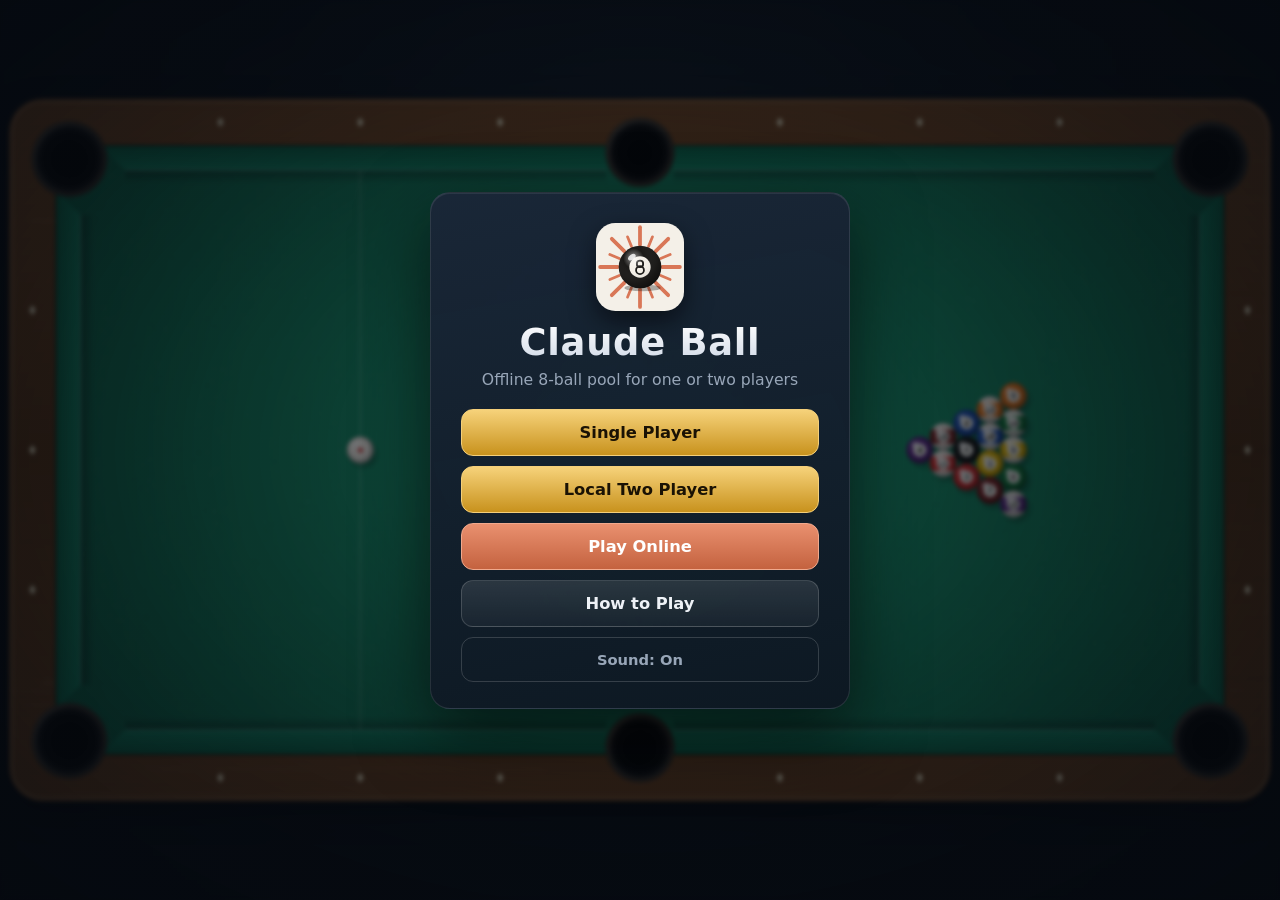
==== commit 03a2226a: "Update Claude Ball: grammar fixes, online hardening" ====
--- a/index.html
+++ b/index.html
@@ -16,7 +16,7 @@
 <link rel="icon" type="image/png" sizes="64x64" href="icons/favicon-64.png">
 <title>Claude Ball</title>
 <style>
-:root{--bg:#070b12;--panel:rgba(14,22,34,0.92);--line:rgba(255,255,255,0.1);--text:#eef2f7;--muted:#98a6b8;--gold:#e9b949;--gold-2:#c8921d;--green:#2fbf8a;--red:#ff6b5e;--font:"Segoe UI",system-ui,-apple-system,"Helvetica Neue",Roboto,Arial,sans-serif}*{box-sizing:border-box;margin:0;padding:0}[hidden]{display:none !important}html,body{height:100%;overscroll-behavior:none;-webkit-text-size-adjust:100%}html{overflow:hidden;position:fixed;inset:0;width:100%}body{-webkit-touch-callout:none;-webkit-tap-highlight-color:transparent;touch-action:manipulation;background:radial-gradient(ellipse at 50% 30%,#14202f 0%,#0a1018 55%,var(--bg) 100%);color:var(--text);font-family:var(--font);overflow:hidden;-webkit-user-select:none;user-select:none}#app{display:grid;grid-template-rows:auto minmax(0,1fr) auto;height:100vh;height:100dvh;height:var(--app-h,100dvh);padding:env(safe-area-inset-top) env(safe-area-inset-right) env(safe-area-inset-bottom) env(safe-area-inset-left)}#hud{grid-row:1;display:grid;grid-template-columns:minmax(0,1fr) minmax(0,1.1fr) minmax(0,1fr);gap:12px;align-items:stretch;padding:10px 14px 4px}.player-card{background:linear-gradient(160deg,rgba(255,255,255,0.07),rgba(255,255,255,0.02));border:1px solid var(--line);border-radius:12px;padding:8px 12px;min-width:0;transition:border-color .25s,box-shadow .25s,background .25s,opacity .25s;opacity:0.7}.player-card.active{opacity:1;border-color:var(--gold);box-shadow:0 0 0 1px var(--gold),0 6px 22px rgba(233,185,73,0.22);background:linear-gradient(160deg,rgba(233,185,73,0.16),rgba(255,255,255,0.03))}#card-1{text-align:right}#card-1 .mini-balls{justify-content:flex-end}.pname{font-weight:700;font-size:1.02rem;display:flex;gap:8px;align-items:center}#card-1 .pname{justify-content:flex-end}.badge{font-size:.68rem;text-transform:uppercase;letter-spacing:.08em;color:#0c1119;background:var(--gold);border-radius:999px;padding:1px 8px;font-weight:700}.badge:empty{display:none}.pgroup{color:var(--muted);font-size:.82rem;margin:2px 0 6px;white-space:nowrap;overflow:hidden;text-overflow:ellipsis}.mini-balls{display:flex;gap:4px;flex-wrap:wrap;min-height:20px}.mini-ball{width:20px;height:20px;border-radius:50%;position:relative;flex:none;font-size:10px;font-weight:800;line-height:20px;text-align:center;color:#111;box-shadow:inset -2px -3px 4px rgba(0,0,0,.35),inset 2px 2px 3px rgba(255,255,255,.4),0 1px 3px rgba(0,0,0,.5);transition:opacity .3s,transform .3s}.mini-ball span{display:inline-block;width:11px;height:11px;line-height:11px;border-radius:50%;background:#fbfaf3}.mini-ball.pocketed{opacity:0.18;transform:scale(.8)}.mini-ball.unknown{background:rgba(255,255,255,0.12);box-shadow:none;color:transparent}#status{display:flex;align-items:center;justify-content:center;text-align:center;font-size:1.05rem;font-weight:600;padding:6px 10px;line-height:1.25;border-radius:12px;background:rgba(0,0,0,0.28);border:1px solid var(--line)}#stage{grid-row:2;position:relative;min-height:0;min-width:0;overflow:hidden}#table{position:absolute;inset:0;display:block;cursor:crosshair;touch-action:none}#stage-info{position:absolute;top:6px;right:8px;z-index:5;display:flex;gap:6px;pointer-events:none}#stage-info span{padding:3px 10px;border-radius:999px;font-size:.85rem;font-weight:700;background:rgba(0,0,0,0.45);border:1px solid var(--line);font-variant-numeric:tabular-nums}#turn-timer.warn{color:#fff;background:rgba(150,28,20,0.9);border-color:var(--red)}#net-ping{font-weight:600;opacity:.75}#toast{position:absolute;left:50%;top:14px;transform:translateX(-50%);max-width:min(92%,640px);text-align:center;pointer-events:none;padding:10px 20px;border-radius:10px;font-weight:700;font-size:1.02rem;background:rgba(12,18,28,0.92);border:1px solid var(--gold);color:var(--text);box-shadow:0 8px 28px rgba(0,0,0,.5);animation:toast-in .25s ease}#toast.foul{border-color:var(--red);background:rgba(70,18,14,0.94)}#toast.good{border-color:var(--green)}@keyframes toast-in{from{opacity:0;transform:translate(-50%,-10px)}to{opacity:1;transform:translate(-50%,0)}}.overlay{position:absolute;inset:0;display:flex;align-items:center;justify-content:center;background:radial-gradient(ellipse at center,rgba(5,9,15,.45),rgba(5,9,15,.82));backdrop-filter:blur(2px);padding:16px;overflow-y:auto;animation:fade .3s ease}@keyframes fade{from{opacity:0}to{opacity:1}}.panel{width:min(420px,100%);margin:auto;padding:30px 30px 26px;text-align:center;background:linear-gradient(170deg,rgba(26,38,56,.97),var(--panel));border:1px solid var(--line);border-radius:20px;box-shadow:0 24px 70px rgba(0,0,0,.6),inset 0 1px 0 rgba(255,255,255,.08)}.panel.wide{width:min(760px,100%);text-align:left}.panel.wide h2{text-align:center}.logo{display:block;width:88px;height:88px;margin:0 auto 10px;border-radius:22%;box-shadow:0 10px 26px rgba(0,0,0,.55)}.logo-ball{width:74px;height:74px;border-radius:50%;margin:0 auto 10px;display:grid;place-items:center;font-size:2.1rem;font-weight:900;color:#111;background:radial-gradient(circle at 34% 30%,#4a4a4a 0%,#151515 45%,#000 100%);box-shadow:0 10px 26px rgba(0,0,0,.6),inset -4px -6px 10px rgba(0,0,0,.6);position:relative}.logo-ball::before{content:"8";position:absolute;inset:22px;border-radius:50%;background:#fbfaf3;display:grid;place-items:center;font-size:1.55rem;font-weight:900;color:#111}.logo-ball{color:transparent}h1{font-size:2.3rem;letter-spacing:.02em;font-weight:800;background:linear-gradient(180deg,#fff,#cfd8e6);-webkit-background-clip:text;background-clip:text;color:transparent}h2{font-size:1.6rem;font-weight:800;margin-bottom:16px}h3{color:var(--gold);font-size:.95rem;text-transform:uppercase;letter-spacing:.08em;margin-bottom:8px}.tagline{color:var(--muted);margin:6px 0 20px;font-size:.98rem}#over-reason{margin-top:-6px}.help-grid{display:grid;grid-template-columns:1fr 1fr;gap:22px;margin-bottom:18px}.help-grid ul{padding-left:18px;color:#d3dbe6;font-size:.93rem;line-height:1.5}.help-grid li{margin-bottom:5px}.btn{display:block;width:100%;padding:13px 18px;margin:10px 0 0;font:inherit;font-weight:700;font-size:1.02rem;color:var(--text);background:linear-gradient(180deg,rgba(255,255,255,.11),rgba(255,255,255,.04));border:1px solid rgba(255,255,255,.16);border-radius:12px;cursor:pointer;transition:transform .12s ease,box-shadow .2s,background .2s,border-color .2s}.btn:hover{transform:translateY(-2px);border-color:rgba(255,255,255,.4);box-shadow:0 8px 20px rgba(0,0,0,.4)}.btn:active{transform:translateY(0)}.btn:focus-visible{outline:2px solid var(--gold);outline-offset:2px}.btn.primary{color:#1a1204;border-color:#f4cf7a;background:linear-gradient(180deg,#f6d27a,var(--gold-2))}.btn.primary:hover{box-shadow:0 8px 24px rgba(233,185,73,.35)}.btn.ghost{background:transparent;color:var(--muted);font-weight:600;font-size:.92rem}.btn.diff{display:flex;flex-direction:column;gap:2px;text-align:left;padding:12px 18px}.btn.diff b{font-size:1.1rem}.btn.diff span{font-weight:500;font-size:.85rem;color:var(--muted)}.btn.diff[data-diff="easy"]:hover{border-color:#5fd39a}.btn.diff[data-diff="medium"]:hover{border-color:var(--gold)}.btn.diff[data-diff="hard"]:hover{border-color:var(--red)}.btn.diff[data-diff="beginner"]:hover{border-color:#8fd3ff}.btn.diff[data-diff="professional"]:hover{border-color:#ff4d3d}.btn.diff.demon{background:linear-gradient(180deg,rgba(120,10,10,.55),rgba(40,0,0,.65));border-color:rgba(255,60,50,.55)}.btn.diff.demon b{color:#ff6b5e;letter-spacing:.12em;text-transform:uppercase}.btn.diff.demon:hover{border-color:#ff2d1f;box-shadow:0 8px 26px rgba(255,45,31,.35)}#menu-diff .panel{padding-top:22px;padding-bottom:20px}#menu-diff .btn.diff{padding:9px 16px;margin-top:8px}#controls{grid-row:3;display:flex;align-items:center;gap:16px;padding:8px 14px 12px;flex-wrap:wrap;justify-content:space-between}.power-wrap{display:flex;align-items:center;gap:10px;flex:1 1 280px;min-width:220px;max-width:460px}.power-label{font-weight:700;color:var(--muted);font-size:.85rem;text-transform:uppercase;letter-spacing:.08em}#power-slider{touch-action:none;--thumb-w:26px;--thumb-h:30px;-webkit-appearance:none;appearance:none;flex:1;height:20px;border-radius:10px;margin:0;cursor:pointer;--fill:0%;background:linear-gradient(90deg,#2fbf8a,#e9d34a 60%,#ff5a45) 0 0 / 100% 100% no-repeat;-webkit-mask:none;border:1px solid var(--line);box-shadow:inset 0 2px 4px rgba(0,0,0,.5);position:relative;opacity:.95}#power-slider:disabled{cursor:not-allowed;filter:grayscale(1) brightness(.55);opacity:.7}#power-slider::-webkit-slider-thumb{-webkit-appearance:none;appearance:none;width:var(--thumb-w);height:var(--thumb-h);border-radius:8px;cursor:grab;background:linear-gradient(180deg,#fff,#cfd6e0);border:2px solid var(--gold);box-shadow:0 3px 10px rgba(0,0,0,.6)}#power-slider:active::-webkit-slider-thumb{cursor:grabbing}#power-slider::-moz-range-thumb{width:22px;height:28px;border-radius:8px;background:#fff;border:2px solid var(--gold)}.power-wrap.armed .power-label{color:var(--gold)}#power-pct{width:3.2em;text-align:right;font-variant-numeric:tabular-nums;font-weight:700}.hint{color:var(--muted);font-size:.85rem;flex:1 1 260px;text-align:center}.buttons{display:flex;gap:8px}.btn.small{width:auto;margin:0;padding:8px 14px;font-size:.88rem;border-radius:9px}@media (max-width:760px){#hud{grid-template-columns:1fr 1fr;gap:8px;padding:8px 10px 2px}#status{grid-column:1 / -1;grid-row:1;font-size:.95rem;padding:4px 8px}.mini-ball{width:17px;height:17px;line-height:17px;font-size:9px}.mini-ball span{width:10px;height:10px;line-height:10px}.hint{display:none}#controls{padding:6px 10px 10px}.help-grid{grid-template-columns:1fr}h1{font-size:1.9rem}.panel{padding:22px 18px}}@media (max-height:560px){.logo,.logo-ball{display:none}.tagline{margin-bottom:8px}.btn{padding:9px 14px;margin-top:7px}.panel{padding:16px 20px}}.nudge{display:none;gap:8px}@media (pointer:coarse){.nudge{display:flex}.hint{display:none}#power-slider{height:28px;border-radius:14px;--thumb-w:40px;--thumb-h:46px}.btn.small{padding:11px 14px;min-height:44px;font-size:.95rem}.btn{min-height:46px}#table{cursor:default}}@media (max-width:520px),(max-height:500px){#stage-info{top:3px;right:5px;gap:4px}#stage-info span{padding:1px 8px;font-size:.74rem}}@media (max-width:520px){#hud{grid-template-columns:1fr 1fr;gap:6px;padding:6px 8px 2px}#status{grid-column:1 / -1;grid-row:1;font-size:.88rem;padding:3px 8px;min-height:28px;line-height:1.2}.player-card{padding:4px 8px}.pname{font-size:.92rem}.pgroup{font-size:.7rem;margin:0 0 3px}.mini-ball{width:15px;height:15px;line-height:15px;font-size:8px}.mini-ball span{width:9px;height:9px;line-height:9px}.mini-balls{gap:3px;min-height:15px}#controls{padding:4px 8px 6px;gap:6px}.power-wrap{flex:1 1 100%;max-width:none}.power-label{display:none}.nudge{flex:1}.nudge .btn.small{flex:1;min-height:40px;padding:6px 10px}.btn.small{min-height:40px;padding:6px 10px}.buttons{gap:6px}#toast{top:6px;font-size:.92rem;padding:8px 14px}.panel{padding:22px 18px}.btn.diff span{font-size:.8rem}}@media (max-height:500px) and (orientation:landscape){#app{grid-template-columns:138px minmax(0,1fr);grid-template-rows:minmax(0,1fr) auto}#hud{grid-row:1;grid-column:1;display:flex;flex-direction:column;gap:6px;padding:6px 0 0 8px;overflow:hidden}#hud[hidden] + #stage{grid-column:1 / -1;grid-row:1}#stage{grid-row:1;grid-column:2}#controls{grid-row:2;grid-column:1 / -1;padding:2px 10px 4px;gap:8px;flex-wrap:nowrap}#status{order:-1;font-size:.78rem;padding:4px 6px;line-height:1.2;min-height:0}#card-1{text-align:left}#card-1 .pname,#card-1 .mini-balls{justify-content:flex-start}.player-card{padding:5px 7px}.pname{font-size:.82rem;flex-wrap:wrap;gap:4px}.badge{font-size:.58rem;padding:0 6px}.pgroup{font-size:.68rem;margin:1px 0 3px}.mini-balls{gap:2px;min-height:12px}.mini-ball{width:13px;height:13px;line-height:13px;font-size:7px}.mini-ball span{width:8px;height:8px;line-height:8px}.power-wrap{flex:1 1 auto;max-width:none}.power-label{display:none}#power-slider{height:24px;--thumb-w:36px;--thumb-h:34px}.btn.small{padding:4px 10px;min-height:34px;font-size:.8rem}#toast{top:4px;padding:5px 12px;font-size:.85rem}.overlay{align-items:flex-start}}.install-tip{margin-top:14px;color:var(--gold);font-size:.85rem}.panel.wide-ish{width:min(520px,100%)}.field{display:block;text-align:left;margin:10px 0 0}.field>span{display:block;font-size:.8rem;font-weight:700;letter-spacing:.06em;text-transform:uppercase;color:var(--muted);margin-bottom:6px}.field>span i{text-transform:none;letter-spacing:0;font-weight:500}input[type="text"]{width:100%;padding:12px 14px;font:inherit;font-size:1.02rem;color:var(--text);background:rgba(0,0,0,.35);border:1px solid rgba(255,255,255,.18);border-radius:10px;outline:none;-webkit-user-select:text;user-select:text}input[type="text"]:focus{border-color:var(--gold);box-shadow:0 0 0 2px rgba(233,185,73,.25)}.err{color:var(--red);font-size:.88rem;margin-top:8px;text-align:left}.fineprint{margin-top:14px;color:var(--muted);font-size:.78rem}.btn.online{background:linear-gradient(180deg,#e9906f,#c4623f);border-color:#f0a98d;color:#fff}.btn.online:hover{box-shadow:0 8px 24px rgba(217,119,87,.4)}.switch-row{display:flex;align-items:center;justify-content:space-between;gap:12px;margin:14px 0 4px;padding:10px 12px;border-radius:10px;background:rgba(255,255,255,.05);border:1px solid var(--line);cursor:pointer;text-align:left}.switch-text b{display:block;font-size:1rem}.switch-text small{color:var(--muted);font-size:.8rem}.switch{position:relative;width:50px;height:28px;flex:none}.switch input{position:absolute;inset:0;opacity:0;width:100%;height:100%;margin:0;cursor:pointer;z-index:2}.switch .slider{position:absolute;inset:0;border-radius:999px;background:#3b4452;transition:background .2s}.switch .slider::after{content:"";position:absolute;top:3px;left:3px;width:22px;height:22px;border-radius:50%;background:#fff;transition:transform .2s;box-shadow:0 2px 6px rgba(0,0,0,.4)}.switch input:checked + .slider{background:#d97757}.switch input:checked + .slider::after{transform:translateX(22px)}.switch input:focus-visible + .slider{outline:2px solid var(--gold);outline-offset:2px}.pin{font-size:3.4rem;font-weight:800;letter-spacing:.18em;padding-left:.18em;margin:2px 0 6px;color:#f6d27a;text-shadow:0 4px 18px rgba(233,185,73,.35);font-variant-numeric:tabular-nums}.join-row{display:flex;gap:10px;align-items:stretch}.join-row input{flex:1;text-align:center;font-size:1.4rem;letter-spacing:.3em;font-variant-numeric:tabular-nums}.join-row .btn{width:120px;margin:0}.list-head{display:flex;align-items:center;justify-content:space-between;margin:18px 0 8px}.list-head h3{margin:0}.table-list{display:flex;flex-direction:column;gap:8px;max-height:36vh;overflow-y:auto;text-align:left}.list-note{color:var(--muted);font-size:.92rem;padding:10px 2px}.table-row{display:grid;grid-template-columns:1fr auto;grid-template-areas:"n s" "h s";gap:2px 12px;align-items:center;width:100%;padding:10px 14px;font:inherit;text-align:left;color:var(--text);background:rgba(255,255,255,.06);border:1px solid var(--line);border-radius:10px;cursor:pointer}.table-row:hover:not(:disabled){border-color:#d97757;background:rgba(217,119,87,.12)}.table-row:disabled{opacity:.5;cursor:not-allowed}.tr-name{grid-area:n;font-weight:700}.tr-sub{grid-area:h;color:var(--muted);font-size:.8rem}.tr-seats{grid-area:s;font-weight:700;color:#f6d27a}@media (max-width:520px){.pin{font-size:2.8rem}.join-row .btn{width:96px}}@media (max-height:500px) and (orientation:landscape){.pin{font-size:2.2rem}.table-list{max-height:28vh}}.diag{margin-top:10px;padding:10px 12px;border-radius:10px;font-size:.88rem;line-height:1.4;text-align:left;background:rgba(255,255,255,.06);border:1px solid var(--line)}.diag.ok{border-color:var(--green)}.diag.bad{border-color:var(--red)}.flip{background:radial-gradient(ellipse at center,rgba(5,9,15,.55),rgba(5,9,15,.9))}.flip-panel{padding-top:26px}.coin-wrap{perspective:700px;height:130px;display:grid;place-items:center;margin-bottom:8px}.coin{position:relative;width:104px;height:104px;transform-style:preserve-3d;animation:coin-spin 2.4s cubic-bezier(.2,.7,.25,1) forwards}.coin .face{position:absolute;inset:0;border-radius:50%;display:grid;place-items:center;font-weight:900;letter-spacing:.08em;font-size:.95rem;color:#3a2a05;backface-visibility:hidden;background:radial-gradient(circle at 35% 30%,#fff3bf,#e9b949 55%,#a8730f);border:4px solid #f6d27a;box-shadow:0 10px 24px rgba(0,0,0,.55),inset 0 0 14px rgba(120,80,0,.5)}.coin .back{transform:rotateY(180deg)}@keyframes coin-spin{from{transform:translateY(40px) rotateY(0deg) scale(.8)}35%{transform:translateY(-34px) rotateY(calc(var(--end) * .5)) scale(1.1)}to{transform:translateY(0) rotateY(var(--end)) scale(1)}}@media (prefers-reduced-motion:reduce){.coin{animation-duration:.01s}}.btn.danger{border-color:rgba(255,107,94,.55);color:#ffb3ab}.btn.danger:hover{border-color:var(--red);box-shadow:0 8px 22px rgba(255,107,94,.25)}.qr-box{display:block;width:100%;margin:6px 0 4px;padding:12px;cursor:pointer;font:inherit;color:var(--text);background:rgba(255,255,255,.05);border:1px dashed rgba(255,255,255,.28);border-radius:14px}.qr-box:hover{border-color:var(--gold)}.qr-box svg{width:168px;height:168px;display:block;margin:0 auto 6px;border-radius:10px;background:#fff}.qr-box small,.qr-big small{display:block;color:var(--muted);font-size:.82rem}.qr-full{background:rgba(5,9,15,.96)}.qr-big{all:unset;display:flex;flex-direction:column;align-items:center;gap:12px;cursor:pointer;width:100%;height:100%;justify-content:center;text-align:center;color:var(--text)}.qr-big svg{width:min(88vw,78vh);height:min(88vw,78vh);border-radius:18px;background:#fff;box-shadow:0 20px 60px rgba(0,0,0,.6)}.qr-big small{font-size:1rem}@media (max-height:500px) and (orientation:landscape){.qr-box svg{width:120px;height:120px}}.name-chip{display:inline-flex;align-items:center;gap:8px;margin:0 auto 14px;padding:7px 14px;font:inherit;font-weight:700;color:var(--text);cursor:pointer;background:rgba(255,255,255,.07);border:1px solid var(--line);border-radius:999px;max-width:100%}.name-chip:hover{border-color:var(--gold);background:rgba(233,185,73,.12)}.name-chip .who{overflow:hidden;text-overflow:ellipsis;white-space:nowrap;max-width:14em}.name-chip .who::before{content:"\1F464 "}.name-chip .edit{font-size:.72rem;font-weight:600;color:var(--muted);text-transform:uppercase;letter-spacing:.08em}.name-chip.empty .who{color:var(--gold)}#menu-online .name-chip{display:flex;justify-content:center;margin-bottom:8px}#coach{position:absolute;left:50%;top:10px;transform:translateX(-50%);z-index:6;width:min(94%,520px);padding:12px 16px 14px;text-align:left;background:rgba(12,18,28,.94);border:1px solid var(--gold);border-radius:14px;box-shadow:0 12px 34px rgba(0,0,0,.55);animation:toast-in .25s ease}.coach-top{display:flex;align-items:center;justify-content:space-between;gap:10px;margin-bottom:6px}#coach-step{font-size:.74rem;font-weight:800;letter-spacing:.1em;text-transform:uppercase;color:var(--gold)}.coach-skip{font:inherit;font-size:.82rem;font-weight:700;color:var(--muted);background:none;border:1px solid var(--line);border-radius:999px;padding:4px 12px;cursor:pointer}.coach-skip:hover{color:var(--text);border-color:var(--gold)}#coach-text{font-size:1.04rem;font-weight:600;line-height:1.35}#coach .btn.small{margin-top:10px}#power-slider.pulse{animation:slider-pulse 1.1s ease-in-out infinite}.power-wrap.pulse{border-radius:12px;animation:wrap-pulse 1.1s ease-in-out infinite}@keyframes wrap-pulse{0%,100%{box-shadow:0 0 0 0 rgba(233,185,73,0)}50%{box-shadow:0 0 0 5px rgba(233,185,73,.55)}}@media (max-width:520px){#coach{top:6px;padding:9px 12px 11px}#coach-text{font-size:.94rem}}@media (max-height:500px) and (orientation:landscape){#coach{top:4px;padding:6px 12px 8px}#coach-text{font-size:.85rem}.coach-top{margin-bottom:2px}}.field.vol{margin:14px 0 10px}.field.vol span{display:block;margin-bottom:8px}#vol{width:100%;height:34px;-webkit-appearance:none;appearance:none;background:transparent;touch-action:none}#vol::-webkit-slider-runnable-track{height:12px;border-radius:6px;background:linear-gradient(to right,var(--gold) var(--fill,70%),rgba(255,255,255,.16) var(--fill,70%))}#vol::-moz-range-track{height:12px;border-radius:6px;background:rgba(255,255,255,.16)}#vol::-moz-range-progress{height:12px;border-radius:6px;background:var(--gold)}#vol::-webkit-slider-thumb{-webkit-appearance:none;width:28px;height:28px;margin-top:-8px;border-radius:50%;background:#fff;border:3px solid var(--gold)}#vol::-moz-range-thumb{width:22px;height:22px;border-radius:50%;background:#fff;border:3px solid var(--gold)}#menu-settings .name-chip{display:flex;justify-content:center;margin-bottom:6px}.name-chip.static{cursor:default}.name-chip.static:hover{border-color:inherit;background:inherit}
+:root{--bg:#070b12;--panel:rgba(14,22,34,0.92);--line:rgba(255,255,255,0.1);--text:#eef2f7;--muted:#98a6b8;--gold:#e9b949;--gold-2:#c8921d;--green:#2fbf8a;--red:#ff6b5e;--font:"Segoe UI",system-ui,-apple-system,"Helvetica Neue",Roboto,Arial,sans-serif}*{box-sizing:border-box;margin:0;padding:0}[hidden]{display:none !important}html,body{height:100%;overscroll-behavior:none;-webkit-text-size-adjust:100%}body{-webkit-touch-callout:none;-webkit-tap-highlight-color:transparent;touch-action:manipulation;background:radial-gradient(ellipse at 50% 30%,#14202f 0%,#0a1018 55%,var(--bg) 100%);color:var(--text);font-family:var(--font);overflow:hidden;-webkit-user-select:none;user-select:none}#app{display:grid;grid-template-rows:auto minmax(0,1fr) auto;height:100vh;height:100dvh;padding:env(safe-area-inset-top) env(safe-area-inset-right) env(safe-area-inset-bottom) env(safe-area-inset-left)}#hud{grid-row:1;display:grid;grid-template-columns:minmax(0,1fr) minmax(0,1.1fr) minmax(0,1fr);gap:12px;align-items:stretch;padding:10px 14px 4px}.player-card{background:linear-gradient(160deg,rgba(255,255,255,0.07),rgba(255,255,255,0.02));border:1px solid var(--line);border-radius:12px;padding:8px 12px;min-width:0;transition:border-color .25s,box-shadow .25s,background .25s,opacity .25s;opacity:0.7}.player-card.active{opacity:1;border-color:var(--gold);box-shadow:0 0 0 1px var(--gold),0 6px 22px rgba(233,185,73,0.22);background:linear-gradient(160deg,rgba(233,185,73,0.16),rgba(255,255,255,0.03))}#card-1{text-align:right}#card-1 .mini-balls{justify-content:flex-end}.pname{font-weight:700;font-size:1.02rem;display:flex;gap:8px;align-items:center}#card-1 .pname{justify-content:flex-end}.badge{font-size:.68rem;text-transform:uppercase;letter-spacing:.08em;color:#0c1119;background:var(--gold);border-radius:999px;padding:1px 8px;font-weight:700}.badge:empty{display:none}.pgroup{color:var(--muted);font-size:.82rem;margin:2px 0 6px;white-space:nowrap;overflow:hidden;text-overflow:ellipsis}.mini-balls{display:flex;gap:4px;flex-wrap:wrap;min-height:20px}.mini-ball{width:20px;height:20px;border-radius:50%;position:relative;flex:none;font-size:10px;font-weight:800;line-height:20px;text-align:center;color:#111;box-shadow:inset -2px -3px 4px rgba(0,0,0,.35),inset 2px 2px 3px rgba(255,255,255,.4),0 1px 3px rgba(0,0,0,.5);transition:opacity .3s,transform .3s}.mini-ball span{display:inline-block;width:11px;height:11px;line-height:11px;border-radius:50%;background:#fbfaf3}.mini-ball.pocketed{opacity:0.18;transform:scale(.8)}.mini-ball.unknown{background:rgba(255,255,255,0.12);box-shadow:none;color:transparent}#status{display:flex;align-items:center;justify-content:center;text-align:center;font-size:1.05rem;font-weight:600;padding:6px 10px;line-height:1.25;border-radius:12px;background:rgba(0,0,0,0.28);border:1px solid var(--line)}#stage{grid-row:2;position:relative;min-height:0;min-width:0;overflow:hidden}#table{position:absolute;inset:0;display:block;cursor:crosshair;touch-action:none}#toast{position:absolute;left:50%;top:14px;transform:translateX(-50%);max-width:min(92%,640px);text-align:center;pointer-events:none;padding:10px 20px;border-radius:10px;font-weight:700;font-size:1.02rem;background:rgba(12,18,28,0.92);border:1px solid var(--gold);color:var(--text);box-shadow:0 8px 28px rgba(0,0,0,.5);animation:toast-in .25s ease}#toast.foul{border-color:var(--red);background:rgba(70,18,14,0.94)}#toast.good{border-color:var(--green)}@keyframes toast-in{from{opacity:0;transform:translate(-50%,-10px)}to{opacity:1;transform:translate(-50%,0)}}.overlay{position:absolute;inset:0;display:flex;align-items:center;justify-content:center;background:radial-gradient(ellipse at center,rgba(5,9,15,.45),rgba(5,9,15,.82));backdrop-filter:blur(2px);padding:16px;overflow-y:auto;animation:fade .3s ease}@keyframes fade{from{opacity:0}to{opacity:1}}.panel{width:min(420px,100%);margin:auto;padding:30px 30px 26px;text-align:center;background:linear-gradient(170deg,rgba(26,38,56,.97),var(--panel));border:1px solid var(--line);border-radius:20px;box-shadow:0 24px 70px rgba(0,0,0,.6),inset 0 1px 0 rgba(255,255,255,.08)}.panel.wide{width:min(760px,100%);text-align:left}.panel.wide h2{text-align:center}.logo{display:block;width:88px;height:88px;margin:0 auto 10px;border-radius:22%;box-shadow:0 10px 26px rgba(0,0,0,.55)}.logo-ball{width:74px;height:74px;border-radius:50%;margin:0 auto 10px;display:grid;place-items:center;font-size:2.1rem;font-weight:900;color:#111;background:radial-gradient(circle at 34% 30%,#4a4a4a 0%,#151515 45%,#000 100%);box-shadow:0 10px 26px rgba(0,0,0,.6),inset -4px -6px 10px rgba(0,0,0,.6);position:relative}.logo-ball::before{content:"8";position:absolute;inset:22px;border-radius:50%;background:#fbfaf3;display:grid;place-items:center;font-size:1.55rem;font-weight:900;color:#111}.logo-ball{color:transparent}h1{font-size:2.3rem;letter-spacing:.02em;font-weight:800;background:linear-gradient(180deg,#fff,#cfd8e6);-webkit-background-clip:text;background-clip:text;color:transparent}h2{font-size:1.6rem;font-weight:800;margin-bottom:16px}h3{color:var(--gold);font-size:.95rem;text-transform:uppercase;letter-spacing:.08em;margin-bottom:8px}.tagline{color:var(--muted);margin:6px 0 20px;font-size:.98rem}#over-reason{margin-top:-6px}.help-grid{display:grid;grid-template-columns:1fr 1fr;gap:22px;margin-bottom:18px}.help-grid ul{padding-left:18px;color:#d3dbe6;font-size:.93rem;line-height:1.5}.help-grid li{margin-bottom:5px}.btn{display:block;width:100%;padding:13px 18px;margin:10px 0 0;font:inherit;font-weight:700;font-size:1.02rem;color:var(--text);background:linear-gradient(180deg,rgba(255,255,255,.11),rgba(255,255,255,.04));border:1px solid rgba(255,255,255,.16);border-radius:12px;cursor:pointer;transition:transform .12s ease,box-shadow .2s,background .2s,border-color .2s}.btn:hover{transform:translateY(-2px);border-color:rgba(255,255,255,.4);box-shadow:0 8px 20px rgba(0,0,0,.4)}.btn:active{transform:translateY(0)}.btn:focus-visible{outline:2px solid var(--gold);outline-offset:2px}.btn.primary{color:#1a1204;border-color:#f4cf7a;background:linear-gradient(180deg,#f6d27a,var(--gold-2))}.btn.primary:hover{box-shadow:0 8px 24px rgba(233,185,73,.35)}.btn.ghost{background:transparent;color:var(--muted);font-weight:600;font-size:.92rem}.btn.diff{display:flex;flex-direction:column;gap:2px;text-align:left;padding:12px 18px}.btn.diff b{font-size:1.1rem}.btn.diff span{font-weight:500;font-size:.85rem;color:var(--muted)}.btn.diff[data-diff="easy"]:hover{border-color:#5fd39a}.btn.diff[data-diff="medium"]:hover{border-color:var(--gold)}.btn.diff[data-diff="hard"]:hover{border-color:var(--red)}.btn.diff[data-diff="beginner"]:hover{border-color:#8fd3ff}.btn.diff[data-diff="professional"]:hover{border-color:#ff4d3d}.btn.diff.demon{background:linear-gradient(180deg,rgba(120,10,10,.55),rgba(40,0,0,.65));border-color:rgba(255,60,50,.55)}.btn.diff.demon b{color:#ff6b5e;letter-spacing:.12em;text-transform:uppercase}.btn.diff.demon:hover{border-color:#ff2d1f;box-shadow:0 8px 26px rgba(255,45,31,.35)}#menu-diff .panel{padding-top:22px;padding-bottom:20px}#menu-diff .btn.diff{padding:9px 16px;margin-top:8px}#controls{grid-row:3;display:flex;align-items:center;gap:16px;padding:8px 14px 12px;flex-wrap:wrap;justify-content:space-between}.power-wrap{display:flex;align-items:center;gap:10px;flex:1 1 280px;min-width:220px;max-width:460px}.power-label{font-weight:700;color:var(--muted);font-size:.85rem;text-transform:uppercase;letter-spacing:.08em}#power-slider{touch-action:none;--thumb-w:26px;--thumb-h:30px;-webkit-appearance:none;appearance:none;flex:1;height:20px;border-radius:10px;margin:0;cursor:pointer;--fill:0%;background:linear-gradient(90deg,#2fbf8a,#e9d34a 60%,#ff5a45) 0 0 / 100% 100% no-repeat;-webkit-mask:none;border:1px solid var(--line);box-shadow:inset 0 2px 4px rgba(0,0,0,.5);position:relative;opacity:.95}#power-slider:disabled{cursor:not-allowed;filter:grayscale(1) brightness(.55);opacity:.7}#power-slider::-webkit-slider-thumb{-webkit-appearance:none;appearance:none;width:var(--thumb-w);height:var(--thumb-h);border-radius:8px;cursor:grab;background:linear-gradient(180deg,#fff,#cfd6e0);border:2px solid var(--gold);box-shadow:0 3px 10px rgba(0,0,0,.6)}#power-slider:active::-webkit-slider-thumb{cursor:grabbing}#power-slider::-moz-range-thumb{width:22px;height:28px;border-radius:8px;background:#fff;border:2px solid var(--gold)}.power-wrap.armed .power-label{color:var(--gold)}#power-pct{width:3.2em;text-align:right;font-variant-numeric:tabular-nums;font-weight:700}.hint{color:var(--muted);font-size:.85rem;flex:1 1 260px;text-align:center}.buttons{display:flex;gap:8px}.btn.small{width:auto;margin:0;padding:8px 14px;font-size:.88rem;border-radius:9px}@media (max-width:760px){#hud{grid-template-columns:1fr 1fr;gap:8px;padding:8px 10px 2px}#status{grid-column:1 / -1;grid-row:1;font-size:.95rem;padding:4px 8px}.mini-ball{width:17px;height:17px;line-height:17px;font-size:9px}.mini-ball span{width:10px;height:10px;line-height:10px}.hint{display:none}#controls{padding:6px 10px 10px}.help-grid{grid-template-columns:1fr}h1{font-size:1.9rem}.panel{padding:22px 18px}}@media (max-height:560px){.logo,.logo-ball{display:none}.tagline{margin-bottom:8px}.btn{padding:9px 14px;margin-top:7px}.panel{padding:16px 20px}}.nudge{display:none;gap:8px}@media (pointer:coarse){.nudge{display:flex}.hint{display:none}#power-slider{height:28px;border-radius:14px;--thumb-w:40px;--thumb-h:46px}.btn.small{padding:11px 14px;min-height:44px;font-size:.95rem}.btn{min-height:46px}#table{cursor:default}}@media (max-width:520px){#hud{grid-template-columns:1fr 1fr;gap:6px;padding:6px 8px 2px}#status{grid-column:1 / -1;grid-row:1;font-size:.88rem;padding:3px 8px;min-height:28px;line-height:1.2}.player-card{padding:4px 8px}.pname{font-size:.92rem}.pgroup{font-size:.7rem;margin:0 0 3px}.mini-ball{width:15px;height:15px;line-height:15px;font-size:8px}.mini-ball span{width:9px;height:9px;line-height:9px}.mini-balls{gap:3px;min-height:15px}#controls{padding:4px 8px 6px;gap:6px}.power-wrap{flex:1 1 100%;max-width:none}.power-label{display:none}.nudge{flex:1}.nudge .btn.small{flex:1;min-height:40px;padding:6px 10px}.btn.small{min-height:40px;padding:6px 10px}.buttons{gap:6px}#toast{top:6px;font-size:.92rem;padding:8px 14px}.panel{padding:22px 18px}.btn.diff span{font-size:.8rem}}@media (max-height:500px) and (orientation:landscape){#app{grid-template-columns:138px minmax(0,1fr);grid-template-rows:minmax(0,1fr) auto}#hud{grid-row:1;grid-column:1;display:flex;flex-direction:column;gap:6px;padding:6px 0 0 8px;overflow:hidden}#hud[hidden] + #stage{grid-column:1 / -1;grid-row:1}#stage{grid-row:1;grid-column:2}#controls{grid-row:2;grid-column:1 / -1;padding:2px 10px 4px;gap:8px;flex-wrap:nowrap}#status{order:-1;font-size:.78rem;padding:4px 6px;line-height:1.2;min-height:0}#card-1{text-align:left}#card-1 .pname,#card-1 .mini-balls{justify-content:flex-start}.player-card{padding:5px 7px}.pname{font-size:.82rem;flex-wrap:wrap;gap:4px}.badge{font-size:.58rem;padding:0 6px}.pgroup{font-size:.68rem;margin:1px 0 3px}.mini-balls{gap:2px;min-height:12px}.mini-ball{width:13px;height:13px;line-height:13px;font-size:7px}.mini-ball span{width:8px;height:8px;line-height:8px}.power-wrap{flex:1 1 auto;max-width:none}.power-label{display:none}#power-slider{height:24px;--thumb-w:36px;--thumb-h:34px}.btn.small{padding:4px 10px;min-height:34px;font-size:.8rem}#toast{top:4px;padding:5px 12px;font-size:.85rem}.overlay{align-items:flex-start}}.install-tip{margin-top:14px;color:var(--gold);font-size:.85rem}.panel.wide-ish{width:min(520px,100%)}.field{display:block;text-align:left;margin:10px 0 0}.field>span{display:block;font-size:.8rem;font-weight:700;letter-spacing:.06em;text-transform:uppercase;color:var(--muted);margin-bottom:6px}.field>span i{text-transform:none;letter-spacing:0;font-weight:500}input[type="text"]{width:100%;padding:12px 14px;font:inherit;font-size:1.02rem;color:var(--text);background:rgba(0,0,0,.35);border:1px solid rgba(255,255,255,.18);border-radius:10px;outline:none;-webkit-user-select:text;user-select:text}input[type="text"]:focus{border-color:var(--gold);box-shadow:0 0 0 2px rgba(233,185,73,.25)}.err{color:var(--red);font-size:.88rem;margin-top:8px;text-align:left}.fineprint{margin-top:14px;color:var(--muted);font-size:.78rem}.btn.online{background:linear-gradient(180deg,#e9906f,#c4623f);border-color:#f0a98d;color:#fff}.btn.online:hover{box-shadow:0 8px 24px rgba(217,119,87,.4)}.switch-row{display:flex;align-items:center;justify-content:space-between;gap:12px;margin:14px 0 4px;padding:10px 12px;border-radius:10px;background:rgba(255,255,255,.05);border:1px solid var(--line);cursor:pointer;text-align:left}.switch-text b{display:block;font-size:1rem}.switch-text small{color:var(--muted);font-size:.8rem}.switch{position:relative;width:50px;height:28px;flex:none}.switch input{position:absolute;inset:0;opacity:0;width:100%;height:100%;margin:0;cursor:pointer;z-index:2}.switch .slider{position:absolute;inset:0;border-radius:999px;background:#3b4452;transition:background .2s}.switch .slider::after{content:"";position:absolute;top:3px;left:3px;width:22px;height:22px;border-radius:50%;background:#fff;transition:transform .2s;box-shadow:0 2px 6px rgba(0,0,0,.4)}.switch input:checked + .slider{background:#d97757}.switch input:checked + .slider::after{transform:translateX(22px)}.switch input:focus-visible + .slider{outline:2px solid var(--gold);outline-offset:2px}.pin{font-size:3.4rem;font-weight:800;letter-spacing:.18em;padding-left:.18em;margin:2px 0 6px;color:#f6d27a;text-shadow:0 4px 18px rgba(233,185,73,.35);font-variant-numeric:tabular-nums}.join-row{display:flex;gap:10px;align-items:stretch}.join-row input{flex:1;text-align:center;font-size:1.4rem;letter-spacing:.3em;font-variant-numeric:tabular-nums}.join-row .btn{width:120px;margin:0}.list-head{display:flex;align-items:center;justify-content:space-between;margin:18px 0 8px}.list-head h3{margin:0}.table-list{display:flex;flex-direction:column;gap:8px;max-height:36vh;overflow-y:auto;text-align:left}.list-note{color:var(--muted);font-size:.92rem;padding:10px 2px}.table-row{display:grid;grid-template-columns:1fr auto;grid-template-areas:"n s" "h s";gap:2px 12px;align-items:center;width:100%;padding:10px 14px;font:inherit;text-align:left;color:var(--text);background:rgba(255,255,255,.06);border:1px solid var(--line);border-radius:10px;cursor:pointer}.table-row:hover:not(:disabled){border-color:#d97757;background:rgba(217,119,87,.12)}.table-row:disabled{opacity:.5;cursor:not-allowed}.tr-name{grid-area:n;font-weight:700}.tr-sub{grid-area:h;color:var(--muted);font-size:.8rem}.tr-seats{grid-area:s;font-weight:700;color:#f6d27a}@media (max-width:520px){.pin{font-size:2.8rem}.join-row .btn{width:96px}}@media (max-height:500px) and (orientation:landscape){.pin{font-size:2.2rem}.table-list{max-height:28vh}}
 </style>
 </head>
 <body>
@@ -36,40 +36,18 @@
 </header>
 <main id="stage">
 <canvas id="table" aria-label="Pool table"></canvas>
-<div id="stage-info"><span id="turn-timer" hidden></span><span id="net-ping" hidden title="Round trip to your opponent"></span></div>
 <div id="toast" role="status" hidden></div>
-<div id="coach" hidden role="dialog" aria-live="polite">
-<div class="coach-top"><span id="coach-step">Step 1 of 3</span><button class="coach-skip" id="btn-coach-skip" type="button">Skip tutorial</button></div>
-<p id="coach-text"></p>
-<button class="btn small primary" id="btn-coach-done" type="button" hidden>Start playing</button>
-</div>
 <section class="overlay" id="menu-main">
 <div class="panel">
 <img class="logo" src="icons/icon.svg" alt="" width="96" height="96">
 <h1>Claude Ball</h1>
 <p class="tagline">Offline 8-ball pool for one or two players</p>
-<button class="btn primary" id="btn-play">Play</button>
-<button class="btn" id="btn-help">How to Play</button>
-<button class="btn" id="btn-settings">Settings</button>
-<p class="install-tip" id="install-tip" hidden>Install: tap <b>Share</b> &rarr; <b>Add to Home Screen</b></p>
-</div>
-</section>
-<section class="overlay" id="menu-play" hidden>
-<div class="panel">
-<h2>Play</h2>
 <button class="btn primary" id="btn-single">Single Player</button>
 <button class="btn primary" id="btn-two">Local Two Player</button>
-<button class="btn primary online" id="btn-online">Online</button>
-<button class="btn ghost" id="btn-play-back">Back</button>
-</div>
-</section>
-<section class="overlay" id="menu-settings" hidden>
-<div class="panel">
-<h2>Settings</h2>
-<button class="name-chip" id="name-chip" type="button" title="Change your name"><span class="who">Set your name</span><span class="edit">edit</span></button>
-<label class="field vol"><span>Sound volume: <b id="vol-pct">70%</b></span>
-<input id="vol" type="range" min="0" max="100" step="1" value="70"></label>
-<button class="btn ghost" id="btn-settings-back">Back</button>
+<button class="btn primary online" id="btn-online">Play Online</button>
+<button class="btn" id="btn-help">How to Play</button>
+<button class="btn ghost" id="btn-sound-menu">Sound: On</button>
+<p class="install-tip" id="install-tip" hidden>Install: tap <b>Share</b> &rarr; <b>Add to Home Screen</b></p>
 </div>
 </section>
 <section class="overlay" id="menu-diff" hidden>
@@ -103,29 +81,27 @@
 <div>
 <h3>Rules (simplified WPA)</h3>
 <ul>
-<li>Break: pocket a ball, or drive at least 4 balls to a rail. An 8-ball pocketed on the break is re-spotted.</li>
-<li>The first ball legally pocketed after the break decides who plays <b>solids (1-7)</b> and who plays <b>stripes (9-15)</b>.</li>
+<li>Break: pocket a ball or drive 4 balls to a rail. An 8 on the break is re-spotted.</li>
+<li>The first ball legally pocketed after the break picks <b>solids (1-7)</b> or <b>stripes (9-15)</b>.</li>
 <li>Keep shooting while you pocket your own balls.</li>
-<li>Fouls (a scratch, hitting the wrong ball first, or hitting no ball) give your opponent <b>ball in hand</b> behind the head string.</li>
-<li>Clear your group, then pocket the <b>8-ball</b> to win. Sinking it early, or fouling while you sink it, loses.</li>
+<li>Foul (scratch, wrong first ball, or no ball hit): opponent gets <b>ball in hand</b> behind the head string.</li>
+<li>Clear your group, then pocket the <b>8-ball</b> to win. Sinking it early or fouling on it loses.</li>
 </ul>
 </div>
 </div>
-<button class="btn" id="btn-help-tutorial">Replay the tutorial</button>
 <button class="btn primary" id="btn-help-back">Back</button>
 </div>
 </section>
 <section class="overlay" id="menu-online" hidden>
 <div class="panel">
 <h2>Play Online</h2>
-<div class="name-chip static" id="name-chip-online"><span class="who">Set your name</span></div>
-<button class="btn primary" id="btn-join-invite" hidden>Join table <b id="invite-pin"></b></button>
+<label class="field"><span>Your name</span>
+<input id="nick" type="text" maxlength="16" autocomplete="off" autocapitalize="words" spellcheck="false" placeholder="Use your first name"></label>
+<p class="err" id="nick-err" hidden></p>
 <button class="btn primary" id="btn-host-table">Host a Table</button>
 <button class="btn primary" id="btn-find-table">Find a Table</button>
-<button class="btn" id="btn-diag">Test my connection</button>
-<p class="diag" id="diag-out" hidden></p>
 <button class="btn ghost" id="btn-online-back">Back</button>
-<p class="fineprint">&#128274; Games are end-to-end encrypted. Online play needs an internet connection; local and computer games stay fully offline.</p>
+<p class="fineprint">Online play needs an internet connection. Local and computer games stay fully offline.</p>
 </div>
 </section>
 <section class="overlay" id="menu-host" hidden>
@@ -150,7 +126,6 @@
 <p class="tagline">Table number</p>
 <div class="pin" id="wait-pin">----</div>
 <p class="tagline" id="wait-status">Waiting for an opponent&hellip;</p>
-<button class="qr-box" id="qr-box" type="button" hidden aria-label="Show the QR code larger"><span id="qr-svg"></span><small>Scan to join &middot; tap to enlarge</small></button>
 <button class="btn" id="btn-copy-pin">Copy invite</button>
 <button class="btn ghost" id="btn-wait-cancel">Close table</button>
 </div>
@@ -176,44 +151,6 @@
 <p class="err" id="pass-err" hidden></p>
 <button class="btn primary" id="btn-pass-join">Join</button>
 <button class="btn ghost" id="btn-pass-cancel">Cancel</button>
-</div>
-</section>
-<section class="overlay" id="menu-name" hidden>
-<div class="panel">
-<h2 id="name-title">What's your name?</h2>
-<p class="tagline" id="name-sub">Use your first name. It's saved on this device and shown to opponents online.</p>
-<label class="field"><span>Your name</span>
-<input id="nick" type="text" maxlength="16" autocomplete="off" autocapitalize="words" spellcheck="false" placeholder="e.g. Zane"></label>
-<p class="err" id="nick-err" hidden></p>
-<button class="btn primary" id="btn-name-save">Save</button>
-<button class="btn ghost" id="btn-name-cancel">Cancel</button>
-</div>
-</section>
-<section class="overlay" id="menu-pause" hidden>
-<div class="panel">
-<h2>Menu</h2>
-<button class="btn primary" id="btn-resume">Resume</button>
-<button class="btn" id="btn-pause-restart">Restart game</button>
-<button class="btn" id="btn-sound-pause">Sound: On</button>
-<button class="btn danger" id="btn-pause-main">Return to main menu</button>
-</div>
-</section>
-<section class="overlay" id="menu-confirm" hidden>
-<div class="panel">
-<h2>Leave this match?</h2>
-<p class="tagline">Your opponent will be told you left and the game will end.</p>
-<button class="btn danger" id="btn-leave-yes">Leave match</button>
-<button class="btn primary" id="btn-leave-no">Stay</button>
-</div>
-</section>
-<section class="overlay qr-full" id="menu-qr" hidden>
-<button class="qr-big" id="qr-big" type="button" aria-label="Close the QR code"><span id="qr-svg-big"></span><small>Tap anywhere to go back</small></button>
-</section>
-<section class="overlay flip" id="flip" hidden>
-<div class="panel flip-panel">
-<div class="coin-wrap"><div class="coin" id="coin"><span class="face front">HEADS</span><span class="face back">TAILS</span></div></div>
-<h2 id="flip-title">Coin toss</h2>
-<p class="tagline" id="flip-sub"></p>
 </div>
 </section>
 <section class="overlay" id="menu-over" hidden>
@@ -238,19 +175,21 @@
 <button class="btn small" id="btn-nudge-r" aria-label="Rotate aim right">&#9654;</button>
 </div>
 <div class="buttons">
+<button class="btn small" id="btn-restart">Restart</button>
 <button class="btn small" id="btn-menu">Menu</button>
+<button class="btn small" id="btn-sound">Sound: On</button>
 </div>
 </footer>
 </div>
 <noscript><p style="color:#fff;padding:2em">This game needs JavaScript enabled.</p></noscript>
 <script>
-!function(){"use strict";const x=globalThis.Pool=globalThis.Pool||{},y=1e3,n=500,a=Math.SQRT1_2,E=[{x:-10,y:-10,r:27,kind:"corner",ax:a,ay:a},{x:1010,y:-10,r:27,kind:"corner",ax:-a,ay:a},{x:-10,y:510,r:27,kind:"corner",ax:a,ay:-a},{x:1010,y:510,r:27,kind:"corner",ax:-a,ay:-a},{x:500,y:-16,r:24,kind:"side",ax:0,ay:1},{x:500,y:516,r:24,kind:"side",ax:0,ay:-1}],r=[{x1:40,y1:0,x2:470,y2:0,nx:0,ny:-1},{x1:530,y1:0,x2:960,y2:0,nx:0,ny:-1},{x1:40,y1:n,x2:470,y2:n,nx:0,ny:1},{x1:530,y1:n,x2:960,y2:n,nx:0,ny:1},{x1:0,y1:40,x2:0,y2:460,nx:-1,ny:0},{x1:y,y1:40,x2:y,y2:460,nx:1,ny:0}];x.CONFIG={W:y,H:n,R:12,RAIL:64,CUSHION:22,HEAD_X:250,FOOT_X:750,POCKETS:E,SEGMENTS:r,DT:1/300,MAX_SPEED:2300,DECEL:110,DRAG:.55,STOP_SPEED:4,BALL_E:.95,CUSHION_E:.74,CUSHION_FRICTION:.98,POWER_EXPONENT:1.5,CHARGE_TIME:1.7,MIN_POWER:.04,TURN_SECONDS:30,TURN_GRACE:1.5,BALL_COLORS:{1:"#f2c200",2:"#1b4fb5",3:"#d62828",4:"#5b2a86",5:"#f07a1a",6:"#0f7a3a",7:"#7a1f1f",8:"#141414"}}}();
-</script>
-<script>
-!function(){"use strict";const t=globalThis.Pool=globalThis.Pool||{},o=t.CONFIG,n=o.R,e=2*n;function c(t,o,n){return{id:t,x:o,y:n,vx:0,vy:0,pocketed:!1,pocketIdx:-1,pocketTime:0}}function i(t,o){for(let n=t.length-1;n>0;n--){const e=Math.floor(o()*(n+1));[t[n],t[e]]=[t[e],t[n]]}return t}function r(t){return t.balls[0]}function s(t,o){return t.balls.find(t=>t.id===o)}function l(t,o,n,e,c){t.events&&t.events.push({type:o,speed:n,a:e,b:c})}function f(t,o,n){o.pocketed=!0,o.pocketIdx=n,o.pocketTime=t.time,o.vx=o.vy=0,0===o.id?t.shot.cuePocketed=!0:t.shot.pocketed.push(o.id),l(t,"pocket",0,o.id)}function u(t){const n=t.balls,c=t.shot;for(let i=0;i<n.length;i++){const r=n[i];if(!r.pocketed)for(let s=i+1;s<n.length;s++){const i=n[s];if(i.pocketed)continue;let f=i.x-r.x,u=i.y-r.y;const a=f*f+u*u;if(a>=e*e)continue;let h=Math.sqrt(a);h<1e-6&&(f=1,u=0,h=1e-6);const x=f/h,y=u/h,d=(e-h)/2+1e-4;r.x-=x*d,r.y-=y*d,i.x+=x*d,i.y+=y*d;const p=(i.vx-r.vx)*x+(i.vy-r.vy)*y;if(p>=0)continue;const v=-(1+o.BALL_E)*p/2;r.vx-=v*x,r.vy-=v*y,i.vx+=v*x,i.vy+=v*y,null!==c.firstContact||0!==r.id&&0!==i.id||(c.firstContact=0===r.id?i.id:r.id),l(t,"ball",-p,r.id,i.id)}}}function a(t){const e=t.shot;for(const c of t.balls)if(!c.pocketed)for(const i of o.SEGMENTS){const r=i.x2-i.x1,s=i.y2-i.y1,f=r*r+s*s;let u=((c.x-i.x1)*r+(c.y-i.y1)*s)/f;u=u<0?0:u>1?1:u;const a=i.x1+r*u,h=i.y1+s*u;let x=c.x-a,y=c.y-h;const d=x*x+y*y;if(d>=n*n)continue;let p,v,E=Math.sqrt(d);E<1e-6?(p=-i.nx,v=-i.ny,E=0):(p=x/E,v=y/E),c.x+=p*(n-E),c.y+=v*(n-E);const M=c.vx*p+c.vy*v;if(M>=0)continue;const k=c.vx-M*p,C=c.vy-M*v;c.vx=k*o.CUSHION_FRICTION-M*o.CUSHION_E*p,c.vy=C*o.CUSHION_FRICTION-M*o.CUSHION_E*v,e.cushionBalls.indexOf(c.id)<0&&e.cushionBalls.push(c.id),null!==e.firstContact&&(e.cushionAfterContact=!0),l(t,"cushion",-M,c.id)}}function h(t,e){e=e||o.DT,t.time+=e;for(const n of t.balls){if(n.pocketed)continue;n.x+=n.vx*e,n.y+=n.vy*e;const c=Math.hypot(n.vx,n.vy);if(c>0){const i=c-(o.DECEL+o.DRAG*c)*e;if(i<=o.STOP_SPEED){n.vx=n.vy=0;for(let e=0;e<o.POCKETS.length;e++){const c=o.POCKETS[e];if(Math.hypot(n.x-c.x,n.y-c.y)<c.r+20){f(t,n,e);break}}}else{const t=i/c;n.vx*=t,n.vy*=t}}}u(t),u(t),a(t),u(t),a(t),function(t){for(const e of t.balls){if(e.pocketed)continue;let c=-1,i=1/0;for(let n=0;n<o.POCKETS.length;n++){const r=o.POCKETS[n],s=e.x-r.x,l=e.y-r.y,u=Math.sqrt(s*s+l*l);if(u<r.r){f(t,e,n),c=-2;break}u<i&&(i=u,c=n)}if(-2!==c&&!e.pocketed&&(e.x<0||e.x>o.W||e.y<0||e.y>o.H)){if(i<70){f(t,e,c);continue}const r=Math.min(o.W-n,Math.max(n,e.x)),s=Math.min(o.H-n,Math.max(n,e.y));r!==e.x&&(e.vx=Math.abs(e.vx)*(r>e.x?1:-1)*o.CUSHION_E),s!==e.y&&(e.vy=Math.abs(e.vy)*(s>e.y?1:-1)*o.CUSHION_E),e.x=r,e.y=s}}}(t)}function x(t){for(const o of t.balls)if(!o.pocketed&&(0!==o.vx||0!==o.vy))return!0;return!1}function y(t){return o.MAX_SPEED*Math.pow(Math.max(0,Math.min(1,t)),o.POWER_EXPONENT)}function d(t){let n=t,e=0;for(;n>o.STOP_SPEED;)e+=.002*n,n-=.002*(o.DECEL+o.DRAG*n);return e}function p(t){let n=0,e=2*o.MAX_SPEED;for(let o=0;o<40;o++){const o=(n+e)/2;d(o)<t?n=o:e=o}return(n+e)/2}function v(t,c,i,r){if(c<n||c>o.W-n||i<n||i>o.H-n)return!1;if("head"===r&&c>o.HEAD_X)return!1;for(const t of o.POCKETS)if(Math.hypot(c-t.x,i-t.y)<t.r+n)return!1;for(const o of t.balls)if(0!==o.id&&!o.pocketed&&Math.hypot(c-o.x,i-o.y)<e+.5)return!1;return!0}t.Physics={newShotInfo:function(){return{firstContact:null,cushionAfterContact:!1,cushionBalls:[],pocketed:[],cuePocketed:!1}},createBall:c,createWorld:function(t){const r=t||Math.random,s=function(){const t=Math.sqrt(3)*n+.15,c=e+.15,i=[];for(let n=0;n<5;n++)for(let e=0;e<=n;e++)i.push({row:n,j:e,x:o.FOOT_X+n*t,y:o.H/2+(e-n/2)*c});return i}(),l=i([1,2,3,4,5,6,7],r),f=i([9,10,11,12,13,14,15],r),u=new Array(15).fill(null),a=s.findIndex(t=>2===t.row&&1===t.j),h=s.findIndex(t=>4===t.row&&0===t.j),x=s.findIndex(t=>4===t.row&&4===t.j);u[a]=8;const y=r()<.5;u[h]=y?l.pop():f.pop(),u[x]=y?f.pop():l.pop();const d=i(l.concat(f),r);for(let t=0;t<15;t++)null===u[t]&&(u[t]=d.pop());const p=[c(0,o.HEAD_X,o.H/2)];return s.forEach((t,o)=>p.push(c(u[o],t.x,t.y))),{balls:p,time:0,shot:{firstContact:null,cushionAfterContact:!1,cushionBalls:[],pocketed:[],cuePocketed:!1},events:null}},cloneWorld:function(t){return JSON.parse(JSON.stringify(t))},cue:r,ball:s,step:h,isMoving:x,simulate:function(t,n){let e=0;for(n=n||40;e<n&&(h(t,o.DT),e+=o.DT,x(t)););return e},shoot:function(t,o,n){t.shot={firstContact:null,cushionAfterContact:!1,cushionBalls:[],pocketed:[],cuePocketed:!1};const e=r(t),c=y(n);e.vx=Math.cos(o)*c,e.vy=Math.sin(o)*c},castRay:function(t,c,i,r,s,l){let f={type:"none",t:1/0,gx:c,gy:i};for(const o of t.balls){if(o.pocketed||0===o.id||o.id===l)continue;const t=c-o.x,n=i-o.y,u=t*r+n*s,a=u*u-(t*t+n*n-e*e);if(a<0)continue;const h=-u-Math.sqrt(a);h>=0&&h<f.t&&(f={type:"ball",t:h,ball:o,gx:c+r*h,gy:i+s*h})}let u=1/0;return r>1e-9?u=Math.min(u,(o.W-n-c)/r):r<-1e-9&&(u=Math.min(u,(n-c)/r)),s>1e-9?u=Math.min(u,(o.H-n-i)/s):s<-1e-9&&(u=Math.min(u,(n-i)/s)),u<f.t&&(f={type:"cushion",t:Math.max(0,u),gx:c+r*Math.max(0,u),gy:i+s*Math.max(0,u)}),f},powerToSpeed:y,speedToPower:function(t){return Math.min(1,Math.pow(Math.max(0,t)/o.MAX_SPEED,1/o.POWER_EXPONENT))},travelDistance:d,speedForTravel:p,speedBeforeTravel:function(t,o){return p(d(t)+o)},validCuePosition:v,findCueSpot:function(t,e){const c="head"===e?o.HEAD_X:o.W-n;for(let c=o.HEAD_X-40;c>=n;c-=10)for(let i=o.H/2;i<o.H-n;i+=10)for(const n of[i,o.H-i])if(v(t,c,n,e))return{x:c,y:n};for(let i=o.HEAD_X;i<=c;i+=10)for(let c=n;c<=o.H-n;c+=10)if(v(t,i,c,e))return{x:i,y:c};return null},placeCue:function(t,o,n){const e=r(t);e.x=o,e.y=n,e.vx=e.vy=0,e.pocketed=!1,e.pocketIdx=-1},respot8:function(t){const c=s(t,8);let i=o.FOOT_X;const r=n=>t.balls.every(t=>t===c||t.pocketed||Math.hypot(t.x-n,t.y-o.H/2)>=e+.5);for(;!r(i)&&i<o.W-n;)i+=2;c.pocketed=!1,c.pocketIdx=-1,c.x=i,c.y=o.H/2,c.vx=c.vy=0}}}();
-</script>
-<script>
-!function(){"use strict";const e=globalThis.Pool=globalThis.Pool||{},n=e.Physics;function o(e){return 0===e?"cue":8===e?"eight":e<8?"solid":"stripe"}function t(e){return"solid"===e?"stripe":"solid"}e.CONFIG;const l=e=>"You"===e?"are":"is";function r(e){return"solid"===e?"solids":"stripe"===e?"stripes":e}function a(e,n){return e.balls.filter(e=>!e.pocketed&&0!==e.id&&8!==e.id&&o(e.id)===n).length}e.Rules={timeoutFoul:function(e){const o=e.world;return e.breakShot=!1,e.current=1-e.current,e.ballInHand=!0,e.handZone=n.findCueSpot(o,"head")?"head":"any",{fouls:["Out of time"],notes:[],continueTurn:!1,gameOver:!1,winner:null,ownPocketed:0,oppPocketed:0,scratch:!1,assigned:null}},be:l,groupOf:o,other:t,groupName:r,newGame:function(e){const o="single"===(e=e||{}).mode,t="online"===e.mode,l=e.names||["Player 1","Player 2"];return{mode:o?"single":t?"online":"two",difficulty:e.difficulty||"medium",world:n.createWorld(e.rng),players:[{name:o?"You":l[0],group:null,ai:!1},{name:o?"Computer":l[1],group:null,ai:o}],current:1===e.breaker?1:0,openTable:!0,breakShot:!0,ballInHand:!0,handZone:"head",state:"placing",over:!1,winner:null,endReason:""}},cloneGame:function(e){const n=JSON.parse(JSON.stringify(e));return n.world.events=null,n},remaining:a,legalTargetIds:function(e,n){const t=e.players[void 0===n?e.current:n],l=e.world,r=l.balls.filter(e=>!e.pocketed&&0!==e.id);return e.breakShot?r.map(e=>e.id):null===t.group?r.filter(e=>8!==e.id).map(e=>e.id):0===a(l,t.group)?l.balls.some(e=>8===e.id&&!e.pocketed)?[8]:[]:r.filter(e=>o(e.id)===t.group).map(e=>e.id)},targetLabel:function(e,n){const o=e.players[n];return e.breakShot?"Break":null===o.group?"Open table":0===a(e.world,o.group)?"Shoot the 8-ball":"solid"===o.group?"Solids (1-7)":"Stripes (9-15)"},resolveShot:function(e){const u=e.world,s=u.shot,i=e.current,c=1-i,d=e.players[i],p=e.players[c],h={fouls:[],notes:[],continueTurn:!1,gameOver:!1,winner:null,ownPocketed:0,oppPocketed:0,scratch:s.cuePocketed,assigned:null},g=s.pocketed.slice(),f=g.indexOf(8)>=0,b=g.filter(e=>8!==e),k=null===d.group?-1:a(u,d.group)+b.filter(e=>o(e)===d.group).length;var m;if(e.breakShot?(s.cuePocketed&&h.fouls.push("Scratch on the break"),b.length>0||f||s.cushionBalls.length>=4||h.fouls.push("Illegal break (a ball must be pocketed, or at least 4 balls must reach a rail)"),f&&(n.respot8(u),h.notes.push("The 8-ball was re-spotted"))):(null===s.firstContact?h.fouls.push("No ball was hit"):(m=s.firstContact,(null===d.group?8!==m:0===k?8===m:o(m)===d.group)||(null===d.group?h.fouls.push("The 8-ball was hit first on an open table"):0===k?h.fouls.push("The 8-ball must be hit first"):h.fouls.push("Wrong ball hit first (must hit "+r(d.group)+")"))),s.cuePocketed&&h.fouls.push("Scratch (cue ball pocketed)")),f&&!e.breakShot){const n=0===k;return h.gameOver=!0,n&&0===h.fouls.length?(h.winner=i,e.endReason=d.name+" legally pocketed the 8-ball"):(h.winner=c,e.endReason=n?d.name+" fouled while pocketing the 8-ball":d.name+" pocketed the 8-ball too early"),e.over=!0,e.winner=h.winner,e.state="over",e.breakShot=!1,h}if(!e.breakShot&&null===d.group&&0===h.fouls.length&&b.length>0){const n=o(b[0]);d.group=n,p.group=t(n),e.openTable=!1,h.assigned=n,h.notes.push(d.name+" "+l(d.name)+" "+r(n)+", and "+p.name+" "+l(p.name)+" "+r(p.group))}return d.group?(h.ownPocketed=b.filter(e=>o(e)===d.group).length,h.oppPocketed=b.length-h.ownPocketed):h.ownPocketed=b.length,e.breakShot&&f&&(h.ownPocketed+=1),e.breakShot=!1,h.fouls.length?(e.current=c,e.ballInHand=!0,e.handZone=n.findCueSpot(u,"head")?"head":"any"):h.ownPocketed>0?h.continueTurn=!0:(e.current=c,e.ballInHand=!1),h}}}();
+!function(){"use strict";const x=globalThis.Pool=globalThis.Pool||{},y=1e3,n=500,a=Math.SQRT1_2,E=[{x:-10,y:-10,r:27,kind:"corner",ax:a,ay:a},{x:1010,y:-10,r:27,kind:"corner",ax:-a,ay:a},{x:-10,y:510,r:27,kind:"corner",ax:a,ay:-a},{x:1010,y:510,r:27,kind:"corner",ax:-a,ay:-a},{x:500,y:-16,r:24,kind:"side",ax:0,ay:1},{x:500,y:516,r:24,kind:"side",ax:0,ay:-1}],r=[{x1:40,y1:0,x2:470,y2:0,nx:0,ny:-1},{x1:530,y1:0,x2:960,y2:0,nx:0,ny:-1},{x1:40,y1:n,x2:470,y2:n,nx:0,ny:1},{x1:530,y1:n,x2:960,y2:n,nx:0,ny:1},{x1:0,y1:40,x2:0,y2:460,nx:-1,ny:0},{x1:y,y1:40,x2:y,y2:460,nx:1,ny:0}];x.CONFIG={W:y,H:n,R:12,RAIL:64,CUSHION:22,HEAD_X:250,FOOT_X:750,POCKETS:E,SEGMENTS:r,DT:1/300,MAX_SPEED:2300,DECEL:110,DRAG:.55,STOP_SPEED:4,BALL_E:.95,CUSHION_E:.74,CUSHION_FRICTION:.98,POWER_EXPONENT:1.5,CHARGE_TIME:1.7,MIN_POWER:.04,BALL_COLORS:{1:"#f2c200",2:"#1b4fb5",3:"#d62828",4:"#5b2a86",5:"#f07a1a",6:"#0f7a3a",7:"#7a1f1f",8:"#141414"}}}();
+</script>
+<script>
+!function(){"use strict";const t=globalThis.Pool=globalThis.Pool||{},o=t.CONFIG,n=o.R,e=2*n;function c(t,o,n){return{id:t,x:o,y:n,vx:0,vy:0,pocketed:!1,pocketIdx:-1,pocketTime:0}}function i(t,o){for(let n=t.length-1;n>0;n--){const e=Math.floor(o()*(n+1));[t[n],t[e]]=[t[e],t[n]]}return t}function r(t){return t.balls[0]}function s(t,o){return t.balls.find(t=>t.id===o)}function l(t,o,n,e,c){t.events&&t.events.push({type:o,speed:n,a:e,b:c})}function f(t,o,n){o.pocketed=!0,o.pocketIdx=n,o.pocketTime=t.time,o.vx=o.vy=0,0===o.id?t.shot.cuePocketed=!0:t.shot.pocketed.push(o.id),l(t,"pocket",0,o.id)}function u(t){const n=t.balls,c=t.shot;for(let i=0;i<n.length;i++){const r=n[i];if(!r.pocketed)for(let s=i+1;s<n.length;s++){const i=n[s];if(i.pocketed)continue;let f=i.x-r.x,u=i.y-r.y;const a=f*f+u*u;if(a>=e*e)continue;let h=Math.sqrt(a);h<1e-6&&(f=1,u=0,h=1e-6);const d=f/h,y=u/h,x=(e-h)/2+1e-4;r.x-=d*x,r.y-=y*x,i.x+=d*x,i.y+=y*x;const p=(i.vx-r.vx)*d+(i.vy-r.vy)*y;if(p>=0)continue;const v=-(1+o.BALL_E)*p/2;r.vx-=v*d,r.vy-=v*y,i.vx+=v*d,i.vy+=v*y,null!==c.firstContact||0!==r.id&&0!==i.id||(c.firstContact=0===r.id?i.id:r.id),l(t,"ball",-p,r.id,i.id)}}}function a(t){const e=t.shot;for(const c of t.balls)if(!c.pocketed)for(const i of o.SEGMENTS){const r=i.x2-i.x1,s=i.y2-i.y1,f=r*r+s*s;let u=((c.x-i.x1)*r+(c.y-i.y1)*s)/f;u=u<0?0:u>1?1:u;const a=i.x1+r*u,h=i.y1+s*u;let d=c.x-a,y=c.y-h;const x=d*d+y*y;if(x>=n*n)continue;let p,v,E=Math.sqrt(x);E<1e-6?(p=-i.nx,v=-i.ny,E=0):(p=d/E,v=y/E),c.x+=p*(n-E),c.y+=v*(n-E);const M=c.vx*p+c.vy*v;if(M>=0)continue;const k=c.vx-M*p,C=c.vy-M*v;c.vx=k*o.CUSHION_FRICTION-M*o.CUSHION_E*p,c.vy=C*o.CUSHION_FRICTION-M*o.CUSHION_E*v,e.cushionBalls.indexOf(c.id)<0&&e.cushionBalls.push(c.id),null!==e.firstContact&&(e.cushionAfterContact=!0),l(t,"cushion",-M,c.id)}}function h(t,n){n=n||o.DT,t.time+=n;for(const e of t.balls){if(e.pocketed)continue;e.x+=e.vx*n,e.y+=e.vy*n;const t=Math.hypot(e.vx,e.vy);if(t>0){const c=t-(o.DECEL+o.DRAG*t)*n;if(c<=o.STOP_SPEED)e.vx=e.vy=0;else{const o=c/t;e.vx*=o,e.vy*=o}}}u(t),u(t),a(t),u(t),a(t),function(t){for(const n of t.balls)if(!n.pocketed){for(let e=0;e<o.POCKETS.length;e++){const c=o.POCKETS[e],i=n.x-c.x,r=n.y-c.y;if(i*i+r*r<c.r*c.r){f(t,n,e);break}}if(!n.pocketed&&(n.x<-40||n.x>o.W+40||n.y<-40||n.y>o.H+40)){let e=0,c=1/0;o.POCKETS.forEach((t,o)=>{const i=Math.hypot(n.x-t.x,n.y-t.y);i<c&&(c=i,e=o)}),f(t,n,e)}}}(t)}function d(t){for(const o of t.balls)if(!o.pocketed&&(0!==o.vx||0!==o.vy))return!0;return!1}function y(t){return o.MAX_SPEED*Math.pow(Math.max(0,Math.min(1,t)),o.POWER_EXPONENT)}function x(t){let n=t,e=0;for(;n>o.STOP_SPEED;)e+=.002*n,n-=.002*(o.DECEL+o.DRAG*n);return e}function p(t){let n=0,e=2*o.MAX_SPEED;for(let o=0;o<40;o++){const o=(n+e)/2;x(o)<t?n=o:e=o}return(n+e)/2}function v(t,c,i,r){if(c<n||c>o.W-n||i<n||i>o.H-n)return!1;if("head"===r&&c>o.HEAD_X)return!1;for(const t of o.POCKETS)if(Math.hypot(c-t.x,i-t.y)<t.r+n)return!1;for(const o of t.balls)if(0!==o.id&&!o.pocketed&&Math.hypot(c-o.x,i-o.y)<e+.5)return!1;return!0}t.Physics={newShotInfo:function(){return{firstContact:null,cushionAfterContact:!1,cushionBalls:[],pocketed:[],cuePocketed:!1}},createBall:c,createWorld:function(t){const r=t||Math.random,s=function(){const t=Math.sqrt(3)*n+.15,c=e+.15,i=[];for(let n=0;n<5;n++)for(let e=0;e<=n;e++)i.push({row:n,j:e,x:o.FOOT_X+n*t,y:o.H/2+(e-n/2)*c});return i}(),l=i([1,2,3,4,5,6,7],r),f=i([9,10,11,12,13,14,15],r),u=new Array(15).fill(null),a=s.findIndex(t=>2===t.row&&1===t.j),h=s.findIndex(t=>4===t.row&&0===t.j),d=s.findIndex(t=>4===t.row&&4===t.j);u[a]=8;const y=r()<.5;u[h]=y?l.pop():f.pop(),u[d]=y?f.pop():l.pop();const x=i(l.concat(f),r);for(let t=0;t<15;t++)null===u[t]&&(u[t]=x.pop());const p=[c(0,o.HEAD_X,o.H/2)];return s.forEach((t,o)=>p.push(c(u[o],t.x,t.y))),{balls:p,time:0,shot:{firstContact:null,cushionAfterContact:!1,cushionBalls:[],pocketed:[],cuePocketed:!1},events:null}},cloneWorld:function(t){return JSON.parse(JSON.stringify(t))},cue:r,ball:s,step:h,isMoving:d,simulate:function(t,n){let e=0;for(n=n||40;e<n&&(h(t,o.DT),e+=o.DT,d(t)););return e},shoot:function(t,o,n){t.shot={firstContact:null,cushionAfterContact:!1,cushionBalls:[],pocketed:[],cuePocketed:!1};const e=r(t),c=y(n);e.vx=Math.cos(o)*c,e.vy=Math.sin(o)*c},castRay:function(t,c,i,r,s,l){let f={type:"none",t:1/0,gx:c,gy:i};for(const o of t.balls){if(o.pocketed||0===o.id||o.id===l)continue;const t=c-o.x,n=i-o.y,u=t*r+n*s,a=u*u-(t*t+n*n-e*e);if(a<0)continue;const h=-u-Math.sqrt(a);h>=0&&h<f.t&&(f={type:"ball",t:h,ball:o,gx:c+r*h,gy:i+s*h})}let u=1/0;return r>1e-9?u=Math.min(u,(o.W-n-c)/r):r<-1e-9&&(u=Math.min(u,(n-c)/r)),s>1e-9?u=Math.min(u,(o.H-n-i)/s):s<-1e-9&&(u=Math.min(u,(n-i)/s)),u<f.t&&(f={type:"cushion",t:Math.max(0,u),gx:c+r*Math.max(0,u),gy:i+s*Math.max(0,u)}),f},powerToSpeed:y,speedToPower:function(t){return Math.min(1,Math.pow(Math.max(0,t)/o.MAX_SPEED,1/o.POWER_EXPONENT))},travelDistance:x,speedForTravel:p,speedBeforeTravel:function(t,o){return p(x(t)+o)},validCuePosition:v,findCueSpot:function(t,e){const c="head"===e?o.HEAD_X:o.W-n;for(let c=o.HEAD_X-40;c>=n;c-=10)for(let i=o.H/2;i<o.H-n;i+=10)for(const n of[i,o.H-i])if(v(t,c,n,e))return{x:c,y:n};for(let i=o.HEAD_X;i<=c;i+=10)for(let c=n;c<=o.H-n;c+=10)if(v(t,i,c,e))return{x:i,y:c};return null},placeCue:function(t,o,n){const e=r(t);e.x=o,e.y=n,e.vx=e.vy=0,e.pocketed=!1,e.pocketIdx=-1},respot8:function(t){const c=s(t,8);let i=o.FOOT_X;const r=n=>t.balls.every(t=>t===c||t.pocketed||Math.hypot(t.x-n,t.y-o.H/2)>=e+.5);for(;!r(i)&&i<o.W-n;)i+=2;c.pocketed=!1,c.pocketIdx=-1,c.x=i,c.y=o.H/2,c.vx=c.vy=0}}}();
+</script>
+<script>
+!function(){"use strict";const e=globalThis.Pool=globalThis.Pool||{},o=e.Physics;function n(e){return 0===e?"cue":8===e?"eight":e<8?"solid":"stripe"}function l(e){return"solid"===e?"stripe":"solid"}function t(e){return"solid"===e?"solids":"stripe"===e?"stripes":e}function r(e,o){return e.balls.filter(e=>!e.pocketed&&0!==e.id&&8!==e.id&&n(e.id)===o).length}e.CONFIG,e.Rules={groupOf:n,other:l,groupName:t,newGame:function(e){const n="single"===(e=e||{}).mode,l="online"===e.mode,t=e.names||["Player 1","Player 2"];return{mode:n?"single":l?"online":"two",difficulty:e.difficulty||"medium",world:o.createWorld(e.rng),players:[{name:n?"You":t[0],group:null,ai:!1},{name:n?"Computer":t[1],group:null,ai:n}],current:0,openTable:!0,breakShot:!0,ballInHand:!0,handZone:"head",state:"placing",over:!1,winner:null,endReason:""}},cloneGame:function(e){const o=JSON.parse(JSON.stringify(e));return o.world.events=null,o},remaining:r,legalTargetIds:function(e,o){const l=e.players[void 0===o?e.current:o],t=e.world,u=t.balls.filter(e=>!e.pocketed&&0!==e.id);return e.breakShot?u.map(e=>e.id):null===l.group?u.filter(e=>8!==e.id).map(e=>e.id):0===r(t,l.group)?t.balls.some(e=>8===e.id&&!e.pocketed)?[8]:[]:u.filter(e=>n(e.id)===l.group).map(e=>e.id)},targetLabel:function(e,o){const n=e.players[o];return e.breakShot?"Break":null===n.group?"Open table":0===r(e.world,n.group)?"Shoot the 8-ball":"solid"===n.group?"Solids (1-7)":"Stripes (9-15)"},resolveShot:function(e){const u=e.world,a=u.shot,s=e.current,i=1-s,d=e.players[s],p=e.players[i],c={fouls:[],notes:[],continueTurn:!1,gameOver:!1,winner:null,ownPocketed:0,oppPocketed:0,scratch:a.cuePocketed,assigned:null},h=a.pocketed.slice(),g=h.indexOf(8)>=0,f=h.filter(e=>8!==e),b=null===d.group?-1:r(u,d.group)+f.filter(e=>n(e)===d.group).length;var k;if(e.breakShot?(a.cuePocketed&&c.fouls.push("Scratch on the break"),f.length>0||g||a.cushionBalls.length>=4||c.fouls.push("Illegal break (need a pocketed ball or 4 balls to a rail)"),g&&(o.respot8(u),c.notes.push("The 8-ball was re-spotted"))):(null===a.firstContact?c.fouls.push("No ball was hit"):(k=a.firstContact,(null===d.group?8!==k:0===b?8===k:n(k)===d.group)||(null===d.group?c.fouls.push("Hit the 8-ball first on an open table"):0===b?c.fouls.push("Must hit the 8-ball first"):c.fouls.push("Hit the wrong ball first (must hit "+t(d.group)+")"))),a.cuePocketed&&c.fouls.push("Scratch (cue ball pocketed)")),g&&!e.breakShot){const o=0===b;return c.gameOver=!0,o&&0===c.fouls.length?(c.winner=s,e.endReason=d.name+" legally pocketed the 8-ball"):(c.winner=i,e.endReason=o?d.name+" fouled while pocketing the 8-ball":d.name+" pocketed the 8-ball too early"),e.over=!0,e.winner=c.winner,e.state="over",e.breakShot=!1,c}if(!e.breakShot&&null===d.group&&0===c.fouls.length&&f.length>0){const o=n(f[0]);d.group=o,p.group=l(o),e.openTable=!1,c.assigned=o,c.notes.push(d.name+" is "+t(o)+", "+p.name+" is "+t(p.group))}return d.group?(c.ownPocketed=f.filter(e=>n(e)===d.group).length,c.oppPocketed=f.length-c.ownPocketed):c.ownPocketed=f.length,e.breakShot&&g&&(c.ownPocketed+=1),e.breakShot=!1,c.fouls.length?(e.current=i,e.ballInHand=!0,e.handZone=o.findCueSpot(u,"head")?"head":"any"):c.ownPocketed>0?c.continueTurn=!0:(e.current=i,e.ballInHand=!1),c}}}();
 </script>
 <script>
 !function(){"use strict";const e=globalThis.Pool=globalThis.Pool||{},o=e.CONFIG,n=e.Physics,t=e.Rules,r=o.R,a=2*r,l={beginner:{angleSigma:.085,powerSigma:.4,randomShot:.8},easy:{angleSigma:.04,powerSigma:.2,randomShot:.35},medium:{angleSigma:.014,powerSigma:.09,randomShot:0},hard:{angleSigma:.003,powerSigma:.03,randomShot:0},professional:{angleSigma:.0012,powerSigma:.01,randomShot:0},demon:{angleSigma:0,powerSigma:0,randomShot:0}};function s(e){const o=Math.max(1e-9,e()),n=e();return Math.sqrt(-2*Math.log(o))*Math.cos(2*Math.PI*n)}function c(e,o,n,t,r,a){const l=r-n,s=a-t,c=l*l+s*s;let i=c?((e-n)*l+(o-t)*s)/c:0;return i=Math.max(0,Math.min(1,i)),Math.hypot(e-(n+l*i),o-(t+s*i))}function i(e,l,s){const i=e.world,u=t.legalTargetIds(e,l),h=[];for(const e of u){const t=n.ball(i,e);t&&!t.pocketed&&o.POCKETS.forEach((l,u)=>{const f=l.x+.03*(o.W/2-l.x)+6*l.ax,g=l.y+.03*(o.H/2-l.y)+6*l.ay,d=f-t.x,p=g-t.y,m=Math.hypot(d,p);if(m<1)return;const w=d/m,y=p/m,x=-(w*l.ax+y*l.ay);if(x<("side"===l.kind?.5:.35))return;const M=t.x-w*a,b=t.y-y*a;if(M<r||M>o.W-r||b<r||b>o.H-r)return;const S=M-s.x,H=b-s.y,I=Math.hypot(S,H);if(I<1)return;const T=(S*w+H*y)/I;if(T<.25)return;for(const o of i.balls)if(!o.pocketed&&0!==o.id&&o.id!==e){if(c(o.x,o.y,s.x,s.y,M,b)<a-.5)return;if(c(o.x,o.y,t.x,t.y,f,g)<a-.5)return}const P=180*Math.acos(Math.min(1,T))/Math.PI,k=100-.03*I-.05*m-.7*P+20*x,E=n.speedForTravel(m+90)/(Math.max(.3,T)*(1+o.BALL_E)/2),_=n.speedBeforeTravel(E,I);h.push({targetId:e,pocket:u,angle:Math.atan2(H,S),power:Math.min(1,Math.max(.12,n.speedToPower(_))),score:k,cut:P})})}return h.sort((e,o)=>o.score-e.score),h}function u(e,o,n){const t=i(e,o,n);return t.length?t[0].score:0}function h(e){const t=n.cue(e.world);return t.pocketed?{x:o.HEAD_X,y:o.H/2}:{x:t.x,y:t.y}}function f(e,t){const a=[],l=e.handZone,s=e.world,c="head"===l?o.HEAD_X:o.W-r-8;t=t||36;for(let e=r+8;e<=c;e+=t)for(let c=r+8;c<=o.H-r-8;c+=t)n.validCuePosition(s,e,c,l)&&a.push({x:e,y:c});return a}function g(e,o){return Math.atan2(o.y-e.y,o.x-e.x)}function d(e,o,r,a){const l=a||h(e),s=e.world,c=t.legalTargetIds(e);let i=null,u=1/0;for(const e of c){const o=n.ball(s,e),t=Math.hypot(o.x-l.x,o.y-l.y);t<u&&(u=t,i=o)}const f=i?g(l,i):o()*Math.PI*2,d=n.speedToPower(n.speedForTravel((i?u:400)+500*(r||.45)));return{angle:f,power:Math.max(r||.45,Math.min(1,d))}}function p(e,r,a,l){const{g:s,res:c}=function(e,o,r,a){const l=t.cloneGame(e);return o&&n.placeCue(l.world,o.x,o.y),n.shoot(l.world,r,a),n.simulate(l.world,30),{g:l,res:t.resolveShot(l)}}(e,a.cue,a.angle,a.power);if(s.over)return{score:s.winner===r?1e6:-1e6,g:s,res:c};let h=400*-c.fouls.length+120*c.ownPocketed-80*c.oppPocketed;const f=n.cue(s.world),g=f.pocketed?{x:o.HEAD_X,y:o.H/2}:{x:f.x,y:f.y};if(s.current===r)if(h+=60,l){const e=i(s,r,g);h+=.6*(e.length?e[0].score:0)+6*Math.min(5,e.filter(e=>e.score>55).length)}else h+=.6*u(s,r,g);else h-=s.ballInHand?250:.5*u(s,s.current,g);return{score:h,g:s,res:c}}function m(e,o,n){return p(e,o,n,!1).score}function w(e,t,r){const a=o.H/2+60*(r()-.5),l={x:o.HEAD_X-20*r(),y:a},s=n.ball(e.world,e.world.balls[1].id),c="hard"===t||"professional"===t||"demon"===t?1:"medium"===t?.93:"easy"===t?.7:.5;return{cue:l,angle:g(l,{x:o.FOOT_X,y:o.H/2}),power:c,exact:!1,apex:s}}function y(e){const n=f(e);return n.length?n[0]:{x:o.HEAD_X,y:o.H/2}}e.AI={plan:function(e,r,a,c){const x=a||Math.random,M=l[r]||l.medium;let b;try{b=function(e,r,a,s){const c=e.current,x=l[r]||l.medium;if("professional"===r||"demon"===r)return function(e,r,a){const l=e.current,s="demon"===r,c=Date.now(),d=()=>a>0&&Date.now()-c>a;if(e.breakShot)return function(e,t,r,a){const l=r?[-70,-45,-20,0,20,45,70]:[-40,0,40],s=r?[-9,-5,-2,0,2,5,9]:[-5,0,5];let c=null,i=-1/0;for(const r of l)for(const l of s){if(c&&a())return c;const s={x:o.HEAD_X-4,y:o.H/2+r};if(!n.validCuePosition(e.world,s.x,s.y,"head"))continue;const u={cue:s,angle:g(s,{x:o.FOOT_X,y:o.H/2+l}),power:1},h=p(e,t,u,!0).score;h>i&&(i=h,c=u)}return c||w(e,"hard",Math.random)}(e,l,s,d);let m;e.ballInHand?(m=f(e,s?22:30).map(o=>({p:o,s:u(e,l,o)})).sort((e,o)=>o.s-e.s).slice(0,s?8:5).map(e=>e.p),m.length||(m=[y(e)])):m=[h(e)];const x=s?[.8,.9,1,1.1,1.2]:[.88,1,1.12];let M=[];for(const n of m){const t=i(e,l,n).slice(0,m.length>1?3:s?10:8);for(const r of t)for(const t of x)M.push({cue:e.ballInHand?n:null,angle:r.angle,power:Math.min(1,Math.max(3*o.MIN_POWER,r.power*t)),geo:r.score-10*Math.abs(t-1)})}M.sort((e,o)=>o.geo-e.geo),M=M.slice(0,s?60:36);const b=m[0];for(const o of t.legalTargetIds(e,l)){const t=n.ball(e.world,o);if(!t)continue;const r=Math.hypot(t.x-b.x,t.y-b.y);for(const o of s?[90,200,340,520]:[120,320])M.push({cue:e.ballInHand?b:null,angle:g(b,t),power:Math.min(1,n.speedToPower(n.speedForTravel(r+o))),geo:0})}const S=[];for(const o of M){if(S.length&&d())break;const n=p(e,l,o,!0);S.push({c:o,e:n,score:n.score})}if(S.sort((e,o)=>o.score-e.score),s){for(const e of S.slice(0,4)){if(d())break;const o=e.e.g;if(o.over||o.current!==l||o.ballInHand)continue;let n=-1/0;for(const e of i(o,l,h(o)).slice(0,6))if(n=Math.max(n,p(o,l,{cue:null,angle:e.angle,power:e.power},!0).score),d())break;n>-1/0&&(e.score+=.7*n)}S.sort((e,o)=>o.score-e.score)}return S.length?S[0].c:null}(e,r,s);if(e.breakShot)return w(e,r,a);const M="easy"===r||"beginner"===r;let b;if(e.ballInHand){const o=f(e);M?b=[o[Math.floor(a()*o.length)]||y(e)]:(b=o.map(o=>({p:o,s:u(e,c,o)})).sort((e,o)=>o.s-e.s).slice(0,"hard"===r?4:1).map(e=>e.p),b.length||(b=[y(e)]))}else b=[h(e)];let S=[];for(const o of b){const n=i(e,c,o),t="hard"===r?b.length>1?3:8:"medium"===r?1:n.length;n.slice(0,t).forEach(n=>S.push({cue:e.ballInHand?o:null,angle:n.angle,power:n.power,geo:n.score}))}if(M){if(!S.length||a()<x.randomShot){const o=b[0],l=t.legalTargetIds(e,c),s=e.world,i=l[Math.floor(a()*l.length)],u=n.ball(s,i);return{cue:e.ballInHand?o:null,angle:u?g(o,u):6.28*a(),power:("beginner"===r?.1:.25)+a()*("beginner"===r?.9:.7)}}return S[Math.floor(a()*Math.min(S.length,4))]}if("medium"===r){if(S.length)return S[0];const o=d(e,a,.4,b[0]);return{cue:e.ballInHand?b[0]:null,angle:o.angle,power:o.power}}const H=b[0];for(const o of t.legalTargetIds(e,c)){const t=n.ball(e.world,o);if(!t)continue;const r=Math.hypot(t.x-H.x,t.y-H.y);for(const o of[120,320])S.push({cue:e.ballInHand?H:null,angle:g(H,t),power:Math.min(1,n.speedToPower(n.speedForTravel(r+o))),geo:0})}S=S.slice(0,20);let I=null,T=-1/0;for(const o of S){const n=m(e,c,o);n>T&&(T=n,I=o)}return I}(e,r,x,c||0)}catch(e){b=null}if(!b){const o=e.ballInHand?y(e):null,n=d(e,x,.45,o);b={cue:o,angle:n.angle,power:n.power}}return{cue:b.cue||null,angle:b.angle+s(x)*M.angleSigma,power:Math.max(2*o.MIN_POWER,Math.min(1,b.power*(1+s(x)*M.powerSigma)))}},generateShots:i,handCandidates:f,SETTINGS:l}}();
@@ -259,1816 +198,26 @@
 !function(){"use strict";const e=globalThis.Pool=globalThis.Pool||{},a=["fuck","shit","bitch","cunt","pussy","whore","slut","bastard","asshole","nigg","fagg","retard","nazi","hitler","porn","dickhead","cocksuck","cumshot","jizz","wank","twat","blowjob","handjob"],n=["ass","sex","fag","gay","kkk","tit","tits","nig","cum","cock","rape","rapist","penis","vagina","boob","boobs","anus","nipple"];function r(e){return e.toLowerCase().replace(/[@4^]/g,"a").replace(/[3]/g,"e").replace(/[1!|]/g,"i").replace(/[0]/g,"o").replace(/[$5]/g,"s").replace(/[7+]/g,"t").replace(/[8]/g,"b").replace(/[9]/g,"g").replace(/[^a-z]/g,"").replace(/(.)\1{2,}/g,"$1$1")}e.Names={validate:function(e){const t=String(null==e?"":e).replace(/\s+/g," ").trim();if(t.length<2)return{ok:!1,reason:"Name must be at least 2 characters."};if(t.length>16)return{ok:!1,reason:"Name can be at most 16 characters."};if(!/^[A-Za-z0-9 ._'-]+$/.test(t))return{ok:!1,reason:"Use only letters, numbers, spaces and . _ - '"};const s=r(t),o=s.replace(/(.)\1/g,"$1");return n.indexOf(s)>=0||n.indexOf(o)>=0||a.some(e=>s.indexOf(e)>=0||o.indexOf(e)>=0)?{ok:!1,reason:"Please choose a friendlier name (try your first name)."}:{ok:!0,name:t}},validateTable:function(e){const t=String(null==e?"":e).replace(/\s+/g," ").trim();if(t.length<2)return{ok:!1,reason:"Table name must be at least 2 characters."};if(t.length>24)return{ok:!1,reason:"Table name can be at most 24 characters."};if(!/^[A-Za-z0-9 ._'!?-]+$/.test(t))return{ok:!1,reason:"Use only letters, numbers, spaces and . _ - ' ! ?"};const s=r(t),o=s.replace(/(.)\1/g,"$1");return n.indexOf(s)>=0||a.some(e=>s.indexOf(e)>=0||o.indexOf(e)>=0)?{ok:!1,reason:"Please choose a friendlier table name."}:{ok:!0,name:t}},normalise:r}}();
 </script>
 <script>
-!function(){"use strict";const e=globalThis.Pool=globalThis.Pool||{};let t=null,n=null,a=null,o=!1,l=.7;try{const e=parseFloat(localStorage.getItem("pool-volume"));e>=0&&e<=1&&(l=e)}catch(e){}try{o="1"===localStorage.getItem("pool-muted")}catch(e){}function c(){if(t)return"suspended"===t.state&&t.resume(),!0;const e=globalThis.AudioContext||globalThis.webkitAudioContext;if(!e)return!1;try{t=new e,n=t.createGain(),n.gain.value=l,n.connect(t.destination),a=t.createBuffer(1,.5*t.sampleRate,t.sampleRate);const o=a.getChannelData(0);for(let e=0;e<o.length;e++)o[e]=2*Math.random()-1}catch(e){return t=null,!1}return!0}function i(e,a,o,l,c,i){const u=t.currentTime+(i||0),r=t.createOscillator(),s=t.createGain();r.type=c||"sine",r.frequency.setValueAtTime(e,u),a&&r.frequency.exponentialRampToValueAtTime(a,u+o),s.gain.setValueAtTime(l,u),s.gain.exponentialRampToValueAtTime(1e-4,u+o),r.connect(s),s.connect(n),r.start(u),r.stop(u+o+.02)}function u(e,o,l,c){const i=t.currentTime+(c||0),u=t.createBufferSource();u.buffer=a;const r=t.createBiquadFilter();r.type="lowpass",r.frequency.value=l;const s=t.createGain();s.gain.setValueAtTime(o,i),s.gain.exponentialRampToValueAtTime(1e-4,i+e),u.connect(r),r.connect(s),s.connect(n),u.start(i),u.stop(i+e+.02)}const r=e=>Math.max(0,Math.min(1,e)),s={cue(e){u(.05,.25+.35*e,3e3),i(180+120*e,90,.08,.3,"triangle")},ball(e){const t=r(e/900);i(1900+500*t,1200,.07,.05+.3*t,"sine"),u(.03,.05+.2*t,6e3)},cushion(e){const t=r(e/700);i(140,70,.12,.08+.3*t,"sine"),u(.06,.04+.12*t,900)},pocket(){i(260,90,.28,.35,"triangle"),u(.18,.18,700,.03),i(120,70,.2,.2,"sine",.2)},foul(){i(220,110,.35,.18,"sawtooth")},win(){[523.25,659.25,783.99,1046.5].forEach((e,t)=>i(e,null,.5,.18,"triangle",.14*t))},lose(){[392,329.6,261.6].forEach((e,t)=>i(e,null,.45,.16,"triangle",.2*t))},click(){i(900,700,.04,.08,"square")}};e.Audio={play:function(e,t){if(!o&&c())try{s[e](t)}catch(e){}},unlock(){c()},isMuted:()=>o,getVolume:()=>l,setVolume(e){l=Math.max(0,Math.min(1,+e||0)),l>0&&o&&this.setMuted(!1),n&&(n.gain.value=l);try{localStorage.setItem("pool-volume",String(l))}catch(e){}},setMuted(e){o=!!e;try{localStorage.setItem("pool-muted",o?"1":"0")}catch(e){}}}}();
+!function(){"use strict";const e=globalThis.Pool=globalThis.Pool||{};let t=null,n=null,a=null,o=!1;try{o="1"===localStorage.getItem("pool-muted")}catch(e){}function c(){if(t)return"suspended"===t.state&&t.resume(),!0;const e=globalThis.AudioContext||globalThis.webkitAudioContext;if(!e)return!1;try{t=new e,n=t.createGain(),n.gain.value=.7,n.connect(t.destination),a=t.createBuffer(1,.5*t.sampleRate,t.sampleRate);const o=a.getChannelData(0);for(let e=0;e<o.length;e++)o[e]=2*Math.random()-1}catch(e){return t=null,!1}return!0}function l(e,a,o,c,l,i){const u=t.currentTime+(i||0),r=t.createOscillator(),s=t.createGain();r.type=l||"sine",r.frequency.setValueAtTime(e,u),a&&r.frequency.exponentialRampToValueAtTime(a,u+o),s.gain.setValueAtTime(c,u),s.gain.exponentialRampToValueAtTime(1e-4,u+o),r.connect(s),s.connect(n),r.start(u),r.stop(u+o+.02)}function i(e,o,c,l){const i=t.currentTime+(l||0),u=t.createBufferSource();u.buffer=a;const r=t.createBiquadFilter();r.type="lowpass",r.frequency.value=c;const s=t.createGain();s.gain.setValueAtTime(o,i),s.gain.exponentialRampToValueAtTime(1e-4,i+e),u.connect(r),r.connect(s),s.connect(n),u.start(i),u.stop(i+e+.02)}const u=e=>Math.max(0,Math.min(1,e)),r={cue(e){i(.05,.25+.35*e,3e3),l(180+120*e,90,.08,.3,"triangle")},ball(e){const t=u(e/900);l(1900+500*t,1200,.07,.05+.3*t,"sine"),i(.03,.05+.2*t,6e3)},cushion(e){const t=u(e/700);l(140,70,.12,.08+.3*t,"sine"),i(.06,.04+.12*t,900)},pocket(){l(260,90,.28,.35,"triangle"),i(.18,.18,700,.03),l(120,70,.2,.2,"sine",.2)},foul(){l(220,110,.35,.18,"sawtooth")},win(){[523.25,659.25,783.99,1046.5].forEach((e,t)=>l(e,null,.5,.18,"triangle",.14*t))},lose(){[392,329.6,261.6].forEach((e,t)=>l(e,null,.45,.16,"triangle",.2*t))},click(){l(900,700,.04,.08,"square")}};e.Audio={play:function(e,t){if(!o&&c())try{r[e](t)}catch(e){}},unlock(){c()},isMuted:()=>o,setMuted(e){o=!!e;try{localStorage.setItem("pool-muted",o?"1":"0")}catch(e){}}}}();
 </script>
 <script>
 !function(){"use strict";const t=globalThis.Pool=globalThis.Pool||{},e=t.CONFIG,o=t.Physics,a=e.R,l=e.W,n=e.H,r=e.RAIL,i=l+2*r,s=n+2*r;function c(t){let e=t>>>0;return function(){e=e+1831565813>>>0;let t=e;return t=Math.imul(t^t>>>15,1|t),t^=t+Math.imul(t^t>>>7,61|t),((t^t>>>14)>>>0)/4294967296}}function d(t,e,o,a,l,n){t.beginPath(),t.moveTo(e+n,o),t.arcTo(e+a,o,e+a,o+l,n),t.arcTo(e+a,o+l,e,o+l,n),t.arcTo(e,o+l,e,o,n),t.arcTo(e,o,e+a,o,n),t.closePath()}const h=.47,f=t=>[parseInt(t.slice(1,3),16),parseInt(t.slice(3,5),16),parseInt(t.slice(5,7),16)],y=f("#f6f3ea"),g=f("#fbfaf3"),x=[17,17,17],p=f("#c82828"),b=new Map,S=(t,e,o)=>{const a=Math.max(0,Math.min(1,(o-t)/(e-t)));return a*a*(3-2*a)};const m=[1,0,0,0,1,0,0,0,1];function u(t,e){const o=Math.cos(e),a=Math.sin(e),l=t.slice();for(let e=0;e<3;e++)l[e]=o*t[e]-a*t[3+e],l[3+e]=a*t[e]+o*t[3+e];return l}function T(t,e,o,l){const n=e.x,r=e.y;t.save(),t.globalAlpha=void 0===l?1:l;const i=t.createRadialGradient(n+3,r+4,.3*a,n+3,r+4,1.25*a);i.addColorStop(0,"rgba(0,0,0,0.45)"),i.addColorStop(1,"rgba(0,0,0,0)"),t.fillStyle=i,t.beginPath(),t.arc(n+3,r+4,1.3*a,0,2*Math.PI),t.fill(),t.translate(n,r),t.beginPath(),t.arc(0,0,a,0,2*Math.PI),t.clip();const s=a*o.size/o.pxR/2;t.drawImage(o.canvas,-s,-s,2*s,2*s);const c=t.createRadialGradient(.35*-a,.4*-a,.1*a,0,0,1.05*a);c.addColorStop(0,"rgba(255,255,255,0.55)"),c.addColorStop(.35,"rgba(255,255,255,0)"),c.addColorStop(.75,"rgba(0,0,0,0.12)"),c.addColorStop(1,"rgba(0,0,0,0.5)"),t.fillStyle=c,t.fillRect(-a,-a,2*a,2*a),t.restore(),t.save(),t.globalAlpha=.9*(void 0===l?1:l),t.fillStyle="rgba(255,255,255,0.85)",t.beginPath(),t.ellipse(n-.38*a,r-.42*a,.2*a,.12*a,-.7,0,2*Math.PI),t.fill(),t.restore()}t.Render={create:function(t){const M=t.getContext("2d"),P=document.createElement("canvas"),C={canvas:t,scale:1,ox:0,oy:0,dpr:1,cssW:0,cssH:0},k=new Map;function v(t){let o=k.get(t.id);o||(o={m:C.rot?u(m,-Math.PI/2):m.slice(),x:t.x,y:t.y,sprite:null,sm:null,px:0},k.set(t.id,o));const l=t.x-o.x,n=t.y-o.y,r=Math.hypot(l,n);r>0&&r<60&&(o.m=function(t,e,o,a){const l=Math.cos(a),n=Math.sin(a),r=1-l,i=[r*e*e+l,r*e*o,o*n,r*e*o,r*o*o+l,-e*n,-o*n,e*n,l],s=new Array(9);for(let e=0;e<3;e++)for(let o=0;o<3;o++)s[3*e+o]=i[3*e]*t[o]+i[3*e+1]*t[3+o]+i[3*e+2]*t[6+o];const c=(t,e,o)=>{const a=Math.hypot(t,e,o)||1;return[t/a,e/a,o/a]};let d=c(s[0],s[1],s[2]),h=[s[3],s[4],s[5]];const f=d[0]*h[0]+d[1]*h[1]+d[2]*h[2];h=c(h[0]-f*d[0],h[1]-f*d[1],h[2]-f*d[2]);const y=[d[1]*h[2]-d[2]*h[1],d[2]*h[0]-d[0]*h[2],d[0]*h[1]-d[1]*h[0]];return[d[0],d[1],d[2],h[0],h[1],h[2],y[0],y[1],y[2]]}(o.m,-n/r,l/r,r/a)),o.x=t.x,o.y=t.y;const i=Math.max(4,Math.round(a*C.scale*C.dpr));let s=!o.sprite||o.px!==i;if(!s)for(let t=0;t<9;t++)if(Math.abs(o.m[t]-o.sm[t])>.004){s=!0;break}return s&&(o.sprite=function(t,o,a,l){const n=Math.ceil(2*a)+2;l||(l={canvas:document.createElement("canvas"),size:n});const r=l.canvas;r.width!==n&&(r.width=r.height=n),l.size=n,l.pxR=a;const i=r.getContext("2d"),s=i.createImageData(n,n),c=s.data,d=0===t||t>8?y:f(e.BALL_COLORS[t]),m=t>8?f(e.BALL_COLORS[t-8]):null,u=t>0?function(t){if(b.has(t))return b.get(t);const e=document.createElement("canvas");e.width=e.height=64;const o=e.getContext("2d");o.fillStyle="#000",o.font='bold 44px "Segoe UI", Arial, sans-serif',o.textAlign="center",o.textBaseline="middle",o.fillText(String(t),32,35);const a=o.getImageData(0,0,64,64).data,l=new Uint8Array(4096);for(let t=0;t<l.length;t++)l[t]=a[4*t+3];return b.set(t,l),l}(t):null,T=o[0],M=o[1],P=o[2],C=o[3],k=o[4],v=o[5],I=o[6],w=o[7],R=o[8],W=n/2,L=1.5/a;for(let t=0;t<n;t++)for(let e=0;e<n;e++){const o=(e+.5-W)/a,l=(t+.5-W)/a,r=o*o+l*l;if(r>=1+2*L)continue;const i=Math.sqrt(Math.max(0,1-r)),s=T*o+C*l+I*i,f=M*o+k*l+w*i,y=P*o+v*l+R*i;let b=d[0],A=d[1],E=d[2];if(m){const t=1-S(.49,.55,Math.abs(f));b+=(m[0]-b)*t,A+=(m[1]-A)*t,E+=(m[2]-E)*t}if(u){const t=y>=0?s:-s,e=f,o=Math.sqrt(t*t+e*e);if(Math.abs(y)>.5&&o<.5){const a=1-S(h-.03,.5,o);b+=(g[0]-b)*a,A+=(g[1]-A)*a,E+=(g[2]-E)*a;const l=Math.floor(63.99*(t/h*.5+.5)),n=Math.floor(63.99*(e/h*.5+.5));if(l>=0&&l<64&&n>=0&&n<64){const t=u[64*n+l]/255*a;b+=(x[0]-b)*t,A+=(x[1]-A)*t,E+=(x[2]-E)*t}}}else if(y>.97){const t=S(.97,.985,y);b+=(p[0]-b)*t*.85,A+=(p[1]-A)*t*.85,E+=(p[2]-E)*t*.85}const D=4*(t*n+e),H=r>1?Math.max(0,1-(Math.sqrt(r)-1)/L):1;c[D]=b,c[D+1]=A,c[D+2]=E,c[D+3]=255*H}return i.putImageData(s,0,0),l}(t.id,o.m,i,o.sprite),o.sm=o.m.slice(),o.px=i),o.sprite}return C.resetBalls=function(){k.clear()},C.orientation=t=>(k.get(t)||{}).m||null,C.rot=0,C.setTransform=function(t,e){const o=C.dpr*C.scale;C.rot?t.setTransform(0,o,-o,0,C.dpr*C.ox,C.dpr*C.oy):t.setTransform(o,0,0,o,C.dpr*C.ox,C.dpr*C.oy)},C.resize=function(){const o=t.parentElement,a=Math.max(200,o.clientWidth),h=Math.max(150,o.clientHeight),f=Math.min(globalThis.devicePixelRatio||1,3);C.dpr=f,C.cssW=a,C.cssH=h,t.style.width=a+"px",t.style.height=h+"px",t.width=Math.round(a*f),t.height=Math.round(h*f);const y=C.rot;C.rot=h>1.1*a?1:0,C.rot!==y&&k.forEach(t=>{t.m=u(t.m,C.rot?-Math.PI/2:Math.PI/2)}),C.rot?(C.scale=Math.min(a/(s+16),h/(i+16)),C.ox=(a+n*C.scale)/2,C.oy=(h-l*C.scale)/2):(C.scale=Math.min(a/(i+16),h/(s+16)),C.ox=(a-l*C.scale)/2,C.oy=(h-n*C.scale)/2),P.width=t.width,P.height=t.height;const g=P.getContext("2d");C.setTransform(g),function(t){t.save(),t.shadowColor="rgba(0,0,0,0.55)",t.shadowBlur=28,t.shadowOffsetY=10,d(t,-r,-r,i,s,30);const o=t.createLinearGradient(0,-r,0,n+r);o.addColorStop(0,"#7a4a24"),o.addColorStop(.5,"#5b3516"),o.addColorStop(1,"#6d4220"),t.fillStyle=o,t.fill(),t.restore(),t.save(),d(t,-r,-r,i,s,30),t.clip();const a=c(7);for(let e=0;e<90;e++){const e=-r+a()*s,o=-r+a()*i*.7;t.strokeStyle="rgba("+(a()<.5?"255,220,170":"30,12,0")+","+(.04+.06*a())+")",t.lineWidth=.6+1.4*a(),t.beginPath(),t.moveTo(o,e),t.bezierCurveTo(o+100,e+3,o+220,e-3,o+200+400*a(),e+1),t.stroke()}t.restore(),d(t,3-r,3-r,i-6,s-6,27),t.strokeStyle="rgba(255,230,190,0.22)",t.lineWidth=1.5,t.stroke();const h=e.CUSHION,f=t.createRadialGradient(l/2,n/2,40,l/2,n/2,.62*l);f.addColorStop(0,"#1a9770"),f.addColorStop(.55,"#13805c"),f.addColorStop(1,"#0c6347"),t.fillStyle=f,t.fillRect(-h,-h,l+2*h,n+2*h),t.strokeStyle="rgba(0,0,0,0.5)",t.lineWidth=2,t.strokeRect(-h,-h,l+2*h,n+2*h);const y=c(99);for(let e=0;e<5e3;e++)t.fillStyle=y()<.5?"rgba(255,255,255,0.035)":"rgba(0,0,0,0.05)",t.fillRect(y()*l,y()*n,1+1.5*y(),1+1.5*y());for(const o of e.SEGMENTS){const e=o.x2-o.x1,a=o.y2-o.y1,l=Math.hypot(e,a),n=e/l,r=a/l,i=h,s=o.nx,c=o.ny,d=t.createLinearGradient(o.x1,o.y1,o.x1-12*s,o.y1-12*c);d.addColorStop(0,"rgba(0,0,0,0.32)"),d.addColorStop(1,"rgba(0,0,0,0)"),t.fillStyle=d,t.beginPath(),t.moveTo(o.x1,o.y1),t.lineTo(o.x2,o.y2),t.lineTo(o.x2-12*s,o.y2-12*c),t.lineTo(o.x1-12*s,o.y1-12*c),t.closePath(),t.fill();const f=t.createLinearGradient(o.x1,o.y1,o.x1+s*h,o.y1+c*h);f.addColorStop(0,"#12906a"),f.addColorStop(1,"#0a6b4b"),t.fillStyle=f,t.beginPath(),t.moveTo(o.x1,o.y1),t.lineTo(o.x2,o.y2),t.lineTo(o.x2+n*i+s*h,o.y2+r*i+c*h),t.lineTo(o.x1-n*i+s*h,o.y1-r*i+c*h),t.closePath(),t.fill(),t.strokeStyle="rgba(255,255,255,0.22)",t.lineWidth=1.2,t.beginPath(),t.moveTo(o.x1,o.y1),t.lineTo(o.x2,o.y2),t.stroke(),t.strokeStyle="rgba(0,0,0,0.35)",t.lineWidth=1,t.beginPath(),t.moveTo(o.x1-n*i+s*h,o.y1-r*i+c*h),t.lineTo(o.x2+n*i+s*h,o.y2+r*i+c*h),t.stroke()}for(const o of e.POCKETS){const e=o.r+3;t.save(),t.beginPath(),t.arc(o.x,o.y,e+4,0,2*Math.PI);const a=t.createRadialGradient(o.x-6,o.y-6,.6*e,o.x,o.y,e+5);a.addColorStop(0,"#6b6256"),a.addColorStop(1,"#2b251e"),t.fillStyle=a,t.fill(),t.beginPath(),t.arc(o.x,o.y,e,0,2*Math.PI);const l=t.createRadialGradient(o.x,o.y,2,o.x,o.y,e);l.addColorStop(0,"#000"),l.addColorStop(.75,"#050505"),l.addColorStop(1,"#1a1a1a"),t.fillStyle=l,t.fill(),t.restore()}const g=h+(r-h)/2;t.fillStyle="#efe3c2";const x=(e,o)=>{t.beginPath(),t.moveTo(e,o-4.5),t.lineTo(e+3,o),t.lineTo(e,o+4.5),t.lineTo(e-3,o),t.closePath(),t.fill()};for(let t=1;t<=7;t++)4!==t&&(x(l*t/8,-g),x(l*t/8,n+g));for(let t=1;t<=3;t++)x(-g,n*t/4),x(l+g,n*t/4);t.strokeStyle="rgba(255,255,255,0.22)",t.lineWidth=1.2,t.beginPath(),t.moveTo(e.HEAD_X,0),t.lineTo(e.HEAD_X,n),t.stroke(),t.fillStyle="rgba(255,255,255,0.45)";for(const o of[e.HEAD_X,l/2,e.FOOT_X])t.beginPath(),t.arc(o,n/2,2.4,0,2*Math.PI),t.fill()}(g)},C.toTable=function(e,o){const a=t.getBoundingClientRect(),l=a.width?C.cssW/a.width:1,n=a.height?C.cssH/a.height:1,r=(e-a.left)*l-C.ox,i=(o-a.top)*n-C.oy;return C.rot?{x:i/C.scale,y:-r/C.scale}:{x:r/C.scale,y:i/C.scale}},C.toScreen=function(t,e){return C.rot?{x:C.ox-e*C.scale,y:C.oy+t*C.scale}:{x:C.ox+t*C.scale,y:C.oy+e*C.scale}},C.draw=function(r,i){i=i||{};const s=M;if(C.dpr,s.setTransform(1,0,0,1,0,0),s.clearRect(0,0,t.width,t.height),s.drawImage(P,0,0),!r)return;C.setTransform(s);const c=r.world,d=c.balls;for(const t of d){if(!t.pocketed)continue;const o=(c.time-t.pocketTime)/.3;if(o>=1||o<0)continue;const a=e.POCKETS[t.pocketIdx];if(!a)continue;const l=o*o;T(s,{id:t.id,x:t.x+(a.x-t.x)*l,y:t.y+(a.y-t.y)*l},v({id:t.id,x:t.x,y:t.y}),1-o)}i.hand&&"head"===r.handZone&&(s.fillStyle="rgba(255,255,255,0.06)",s.fillRect(0,0,e.HEAD_X,n),s.strokeStyle="rgba(255,255,255,0.5)",s.lineWidth=1.5,s.setLineDash([6,6]),s.beginPath(),s.moveTo(e.HEAD_X,0),s.lineTo(e.HEAD_X,n),s.stroke(),s.setLineDash([]));for(const t of d)t.pocketed||0===t.id&&i.hand||T(s,t,v(t),1);if(i.hand){const t=i.hand;T(s,{id:0,x:t.x,y:t.y},v({id:0,x:o.cue(c).x,y:o.cue(c).y}),t.valid?.8:.35),s.strokeStyle=t.valid?"rgba(120,255,160,0.95)":"rgba(255,90,90,0.95)",s.lineWidth=2.2,s.beginPath(),s.arc(t.x,t.y,a+3,0,2*Math.PI),s.stroke()}i.aim&&i.aim.show&&!o.cue(c).pocketed&&(i.aim.guide&&function(t,e,n){const r=o.cue(e),i=Math.cos(n.angle),s=Math.sin(n.angle),c=o.castRay(e,r.x,r.y,i,s);if(t.save(),t.lineWidth=n.locked?2.2:1.6,t.setLineDash(n.locked?[]:[7,6]),t.strokeStyle=n.locked?"rgba(255,215,110,0.95)":"rgba(255,255,255,0.8)",t.beginPath(),t.moveTo(r.x+i*a,r.y+s*a),t.lineTo(c.gx,c.gy),t.stroke(),t.setLineDash([]),t.strokeStyle="rgba(255,255,255,0.9)",t.beginPath(),t.arc(c.gx,c.gy,a,0,2*Math.PI),t.stroke(),"ball"===c.type){const e=c.ball,o=(e.x-c.gx)/(2*a),l=(e.y-c.gy)/(2*a);t.strokeStyle="rgba(255,230,120,0.95)",t.lineWidth=2,t.beginPath(),t.moveTo(e.x,e.y),t.lineTo(e.x+90*o,e.y+90*l),t.stroke();const n=i*o+s*l,r=i-n*o,d=s-n*l;t.strokeStyle="rgba(255,255,255,0.55)",t.lineWidth=1.4,t.beginPath(),t.moveTo(c.gx,c.gy),t.lineTo(c.gx+60*r,c.gy+60*d),t.stroke()}else if("cushion"===c.type){let e=i,o=s;c.gx<=a+.01||c.gx>=l-a-.01?e=-i:o=-s,t.setLineDash([4,6]),t.strokeStyle="rgba(255,255,255,0.4)",t.beginPath(),t.moveTo(c.gx,c.gy),t.lineTo(c.gx+70*e,c.gy+70*o),t.stroke()}t.restore()}(s,c,i.aim),function(t,e,o){const l=o.angle+Math.PI,n=a+4+(o.pull||0),r=400;t.save(),t.translate(e.x,e.y),t.rotate(l);const i=e=>{t.beginPath(),t.moveTo(n,-2.3+e),t.lineTo(n+r,-5.4+e),t.lineTo(n+r,5.4+e),t.lineTo(n,2.3+e),t.closePath()};i(7),t.fillStyle="rgba(0,0,0,0.28)",t.fill();const s=t.createLinearGradient(n,0,n+r,0);s.addColorStop(0,"#8fd0e8"),s.addColorStop(.012,"#8fd0e8"),s.addColorStop(.014,"#f2f0e8"),s.addColorStop(.05,"#f2f0e8"),s.addColorStop(.052,"#e6c88e"),s.addColorStop(.6,"#c99a55"),s.addColorStop(.62,"#2a1d14"),s.addColorStop(.7,"#2a1d14"),s.addColorStop(.72,"#5a3a1e"),s.addColorStop(1,"#3a2312"),i(0),t.fillStyle=s,t.fill(),t.strokeStyle="rgba(255,255,255,0.25)",t.lineWidth=.8,t.beginPath(),t.moveTo(n,-1.2),t.lineTo(n+r,-2.6),t.stroke(),t.restore()}(s,o.cue(c),i.aim))},C},TW:i,TH:s}}();
 </script>
 <script>
-//---------------------------------------------------------------------
-//
-// QR Code Generator for JavaScript
-//
-// Copyright (c) 2009 Kazuhiko Arase
-//
-// URL: http://www.d-project.com/
-//
-// Licensed under the MIT license:
-//  http://www.opensource.org/licenses/mit-license.php
-//
-// The word 'QR Code' is registered trademark of
-// DENSO WAVE INCORPORATED
-//  http://www.denso-wave.com/qrcode/faqpatent-e.html
-//
-//---------------------------------------------------------------------
-var qrcode = function() {
-//---------------------------------------------------------------------
-// qrcode
-//---------------------------------------------------------------------
-/**
-* qrcode
-* @param typeNumber 1 to 40
-* @param errorCorrectionLevel 'L','M','Q','H'
-*/
-var qrcode = function(typeNumber, errorCorrectionLevel) {
-var PAD0 = 0xEC;
-var PAD1 = 0x11;
-var _typeNumber = typeNumber;
-var _errorCorrectionLevel = QRErrorCorrectionLevel[errorCorrectionLevel];
-var _modules = null;
-var _moduleCount = 0;
-var _dataCache = null;
-var _dataList = [];
-var _this = {};
-var makeImpl = function(test, maskPattern) {
-_moduleCount = _typeNumber * 4 + 17;
-_modules = function(moduleCount) {
-var modules = new Array(moduleCount);
-for (var row = 0; row < moduleCount; row += 1) {
-modules[row] = new Array(moduleCount);
-for (var col = 0; col < moduleCount; col += 1) {
-modules[row][col] = null;
-}
-}
-return modules;
-}(_moduleCount);
-setupPositionProbePattern(0, 0);
-setupPositionProbePattern(_moduleCount - 7, 0);
-setupPositionProbePattern(0, _moduleCount - 7);
-setupPositionAdjustPattern();
-setupTimingPattern();
-setupTypeInfo(test, maskPattern);
-if (_typeNumber >= 7) {
-setupTypeNumber(test);
-}
-if (_dataCache == null) {
-_dataCache = createData(_typeNumber, _errorCorrectionLevel, _dataList);
-}
-mapData(_dataCache, maskPattern);
-};
-var setupPositionProbePattern = function(row, col) {
-for (var r = -1; r <= 7; r += 1) {
-if (row + r <= -1 || _moduleCount <= row + r) continue;
-for (var c = -1; c <= 7; c += 1) {
-if (col + c <= -1 || _moduleCount <= col + c) continue;
-if ( (0 <= r && r <= 6 && (c == 0 || c == 6) )
-|| (0 <= c && c <= 6 && (r == 0 || r == 6) )
-|| (2 <= r && r <= 4 && 2 <= c && c <= 4) ) {
-_modules[row + r][col + c] = true;
-} else {
-_modules[row + r][col + c] = false;
-}
-}
-}
-};
-var getBestMaskPattern = function() {
-var minLostPoint = 0;
-var pattern = 0;
-for (var i = 0; i < 8; i += 1) {
-makeImpl(true, i);
-var lostPoint = QRUtil.getLostPoint(_this);
-if (i == 0 || minLostPoint > lostPoint) {
-minLostPoint = lostPoint;
-pattern = i;
-}
-}
-return pattern;
-};
-var setupTimingPattern = function() {
-for (var r = 8; r < _moduleCount - 8; r += 1) {
-if (_modules[r][6] != null) {
-continue;
-}
-_modules[r][6] = (r % 2 == 0);
-}
-for (var c = 8; c < _moduleCount - 8; c += 1) {
-if (_modules[6][c] != null) {
-continue;
-}
-_modules[6][c] = (c % 2 == 0);
-}
-};
-var setupPositionAdjustPattern = function() {
-var pos = QRUtil.getPatternPosition(_typeNumber);
-for (var i = 0; i < pos.length; i += 1) {
-for (var j = 0; j < pos.length; j += 1) {
-var row = pos[i];
-var col = pos[j];
-if (_modules[row][col] != null) {
-continue;
-}
-for (var r = -2; r <= 2; r += 1) {
-for (var c = -2; c <= 2; c += 1) {
-if (r == -2 || r == 2 || c == -2 || c == 2
-|| (r == 0 && c == 0) ) {
-_modules[row + r][col + c] = true;
-} else {
-_modules[row + r][col + c] = false;
-}
-}
-}
-}
-}
-};
-var setupTypeNumber = function(test) {
-var bits = QRUtil.getBCHTypeNumber(_typeNumber);
-for (var i = 0; i < 18; i += 1) {
-var mod = (!test && ( (bits >> i) & 1) == 1);
-_modules[Math.floor(i / 3)][i % 3 + _moduleCount - 8 - 3] = mod;
-}
-for (var i = 0; i < 18; i += 1) {
-var mod = (!test && ( (bits >> i) & 1) == 1);
-_modules[i % 3 + _moduleCount - 8 - 3][Math.floor(i / 3)] = mod;
-}
-};
-var setupTypeInfo = function(test, maskPattern) {
-var data = (_errorCorrectionLevel << 3) | maskPattern;
-var bits = QRUtil.getBCHTypeInfo(data);
-// vertical
-for (var i = 0; i < 15; i += 1) {
-var mod = (!test && ( (bits >> i) & 1) == 1);
-if (i < 6) {
-_modules[i][8] = mod;
-} else if (i < 8) {
-_modules[i + 1][8] = mod;
-} else {
-_modules[_moduleCount - 15 + i][8] = mod;
-}
-}
-// horizontal
-for (var i = 0; i < 15; i += 1) {
-var mod = (!test && ( (bits >> i) & 1) == 1);
-if (i < 8) {
-_modules[8][_moduleCount - i - 1] = mod;
-} else if (i < 9) {
-_modules[8][15 - i - 1 + 1] = mod;
-} else {
-_modules[8][15 - i - 1] = mod;
-}
-}
-// fixed module
-_modules[_moduleCount - 8][8] = (!test);
-};
-var mapData = function(data, maskPattern) {
-var inc = -1;
-var row = _moduleCount - 1;
-var bitIndex = 7;
-var byteIndex = 0;
-var maskFunc = QRUtil.getMaskFunction(maskPattern);
-for (var col = _moduleCount - 1; col > 0; col -= 2) {
-if (col == 6) col -= 1;
-while (true) {
-for (var c = 0; c < 2; c += 1) {
-if (_modules[row][col - c] == null) {
-var dark = false;
-if (byteIndex < data.length) {
-dark = ( ( (data[byteIndex] >>> bitIndex) & 1) == 1);
-}
-var mask = maskFunc(row, col - c);
-if (mask) {
-dark = !dark;
-}
-_modules[row][col - c] = dark;
-bitIndex -= 1;
-if (bitIndex == -1) {
-byteIndex += 1;
-bitIndex = 7;
-}
-}
-}
-row += inc;
-if (row < 0 || _moduleCount <= row) {
-row -= inc;
-inc = -inc;
-break;
-}
-}
-}
-};
-var createBytes = function(buffer, rsBlocks) {
-var offset = 0;
-var maxDcCount = 0;
-var maxEcCount = 0;
-var dcdata = new Array(rsBlocks.length);
-var ecdata = new Array(rsBlocks.length);
-for (var r = 0; r < rsBlocks.length; r += 1) {
-var dcCount = rsBlocks[r].dataCount;
-var ecCount = rsBlocks[r].totalCount - dcCount;
-maxDcCount = Math.max(maxDcCount, dcCount);
-maxEcCount = Math.max(maxEcCount, ecCount);
-dcdata[r] = new Array(dcCount);
-for (var i = 0; i < dcdata[r].length; i += 1) {
-dcdata[r][i] = 0xff & buffer.getBuffer()[i + offset];
-}
-offset += dcCount;
-var rsPoly = QRUtil.getErrorCorrectPolynomial(ecCount);
-var rawPoly = qrPolynomial(dcdata[r], rsPoly.getLength() - 1);
-var modPoly = rawPoly.mod(rsPoly);
-ecdata[r] = new Array(rsPoly.getLength() - 1);
-for (var i = 0; i < ecdata[r].length; i += 1) {
-var modIndex = i + modPoly.getLength() - ecdata[r].length;
-ecdata[r][i] = (modIndex >= 0)? modPoly.getAt(modIndex) : 0;
-}
-}
-var totalCodeCount = 0;
-for (var i = 0; i < rsBlocks.length; i += 1) {
-totalCodeCount += rsBlocks[i].totalCount;
-}
-var data = new Array(totalCodeCount);
-var index = 0;
-for (var i = 0; i < maxDcCount; i += 1) {
-for (var r = 0; r < rsBlocks.length; r += 1) {
-if (i < dcdata[r].length) {
-data[index] = dcdata[r][i];
-index += 1;
-}
-}
-}
-for (var i = 0; i < maxEcCount; i += 1) {
-for (var r = 0; r < rsBlocks.length; r += 1) {
-if (i < ecdata[r].length) {
-data[index] = ecdata[r][i];
-index += 1;
-}
-}
-}
-return data;
-};
-var createData = function(typeNumber, errorCorrectionLevel, dataList) {
-var rsBlocks = QRRSBlock.getRSBlocks(typeNumber, errorCorrectionLevel);
-var buffer = qrBitBuffer();
-for (var i = 0; i < dataList.length; i += 1) {
-var data = dataList[i];
-buffer.put(data.getMode(), 4);
-buffer.put(data.getLength(), QRUtil.getLengthInBits(data.getMode(), typeNumber) );
-data.write(buffer);
-}
-// calc num max data.
-var totalDataCount = 0;
-for (var i = 0; i < rsBlocks.length; i += 1) {
-totalDataCount += rsBlocks[i].dataCount;
-}
-if (buffer.getLengthInBits() > totalDataCount * 8) {
-throw 'code length overflow. ('
-+ buffer.getLengthInBits()
-+ '>'
-+ totalDataCount * 8
-+ ')';
-}
-// end code
-if (buffer.getLengthInBits() + 4 <= totalDataCount * 8) {
-buffer.put(0, 4);
-}
-// padding
-while (buffer.getLengthInBits() % 8 != 0) {
-buffer.putBit(false);
-}
-// padding
-while (true) {
-if (buffer.getLengthInBits() >= totalDataCount * 8) {
-break;
-}
-buffer.put(PAD0, 8);
-if (buffer.getLengthInBits() >= totalDataCount * 8) {
-break;
-}
-buffer.put(PAD1, 8);
-}
-return createBytes(buffer, rsBlocks);
-};
-_this.addData = function(data, mode) {
-mode = mode || 'Byte';
-var newData = null;
-switch(mode) {
-case 'Numeric' :
-newData = qrNumber(data);
-break;
-case 'Alphanumeric' :
-newData = qrAlphaNum(data);
-break;
-case 'Byte' :
-newData = qr8BitByte(data);
-break;
-case 'Kanji' :
-newData = qrKanji(data);
-break;
-default :
-throw 'mode:' + mode;
-}
-_dataList.push(newData);
-_dataCache = null;
-};
-_this.isDark = function(row, col) {
-if (row < 0 || _moduleCount <= row || col < 0 || _moduleCount <= col) {
-throw row + ',' + col;
-}
-return _modules[row][col];
-};
-_this.getModuleCount = function() {
-return _moduleCount;
-};
-_this.make = function() {
-if (_typeNumber < 1) {
-var typeNumber = 1;
-for (; typeNumber < 40; typeNumber++) {
-var rsBlocks = QRRSBlock.getRSBlocks(typeNumber, _errorCorrectionLevel);
-var buffer = qrBitBuffer();
-for (var i = 0; i < _dataList.length; i++) {
-var data = _dataList[i];
-buffer.put(data.getMode(), 4);
-buffer.put(data.getLength(), QRUtil.getLengthInBits(data.getMode(), typeNumber) );
-data.write(buffer);
-}
-var totalDataCount = 0;
-for (var i = 0; i < rsBlocks.length; i++) {
-totalDataCount += rsBlocks[i].dataCount;
-}
-if (buffer.getLengthInBits() <= totalDataCount * 8) {
-break;
-}
-}
-_typeNumber = typeNumber;
-}
-makeImpl(false, getBestMaskPattern() );
-};
-_this.createTableTag = function(cellSize, margin) {
-cellSize = cellSize || 2;
-margin = (typeof margin == 'undefined')? cellSize * 4 : margin;
-var qrHtml = '';
-qrHtml += '<table style="';
-qrHtml += ' border-width: 0px; border-style: none;';
-qrHtml += ' border-collapse: collapse;';
-qrHtml += ' padding: 0px; margin: ' + margin + 'px;';
-qrHtml += '">';
-qrHtml += '<tbody>';
-for (var r = 0; r < _this.getModuleCount(); r += 1) {
-qrHtml += '<tr>';
-for (var c = 0; c < _this.getModuleCount(); c += 1) {
-qrHtml += '<td style="';
-qrHtml += ' border-width: 0px; border-style: none;';
-qrHtml += ' border-collapse: collapse;';
-qrHtml += ' padding: 0px; margin: 0px;';
-qrHtml += ' width: ' + cellSize + 'px;';
-qrHtml += ' height: ' + cellSize + 'px;';
-qrHtml += ' background-color: ';
-qrHtml += _this.isDark(r, c)? '#000000' : '#ffffff';
-qrHtml += ';';
-qrHtml += '"/>';
-}
-qrHtml += '</tr>';
-}
-qrHtml += '</tbody>';
-qrHtml += '</table>';
-return qrHtml;
-};
-_this.createSvgTag = function(cellSize, margin, alt, title) {
-var opts = {};
-if (typeof arguments[0] == 'object') {
-// Called by options.
-opts = arguments[0];
-// overwrite cellSize and margin.
-cellSize = opts.cellSize;
-margin = opts.margin;
-alt = opts.alt;
-title = opts.title;
-}
-cellSize = cellSize || 2;
-margin = (typeof margin == 'undefined')? cellSize * 4 : margin;
-// Compose alt property surrogate
-alt = (typeof alt === 'string') ? {text: alt} : alt || {};
-alt.text = alt.text || null;
-alt.id = (alt.text) ? alt.id || 'qrcode-description' : null;
-// Compose title property surrogate
-title = (typeof title === 'string') ? {text: title} : title || {};
-title.text = title.text || null;
-title.id = (title.text) ? title.id || 'qrcode-title' : null;
-var size = _this.getModuleCount() * cellSize + margin * 2;
-var c, mc, r, mr, qrSvg='', rect;
-rect = 'l' + cellSize + ',0 0,' + cellSize +
-' -' + cellSize + ',0 0,-' + cellSize + 'z ';
-qrSvg += '<svg version="1.1" xmlns="http://www.w3.org/2000/svg"';
-qrSvg += !opts.scalable ? ' width="' + size + 'px" height="' + size + 'px"' : '';
-qrSvg += ' viewBox="0 0 ' + size + ' ' + size + '" ';
-qrSvg += ' preserveAspectRatio="xMinYMin meet"';
-qrSvg += (title.text || alt.text) ? ' role="img" aria-labelledby="' +
-escapeXml([title.id, alt.id].join(' ').trim() ) + '"' : '';
-qrSvg += '>';
-qrSvg += (title.text) ? '<title id="' + escapeXml(title.id) + '">' +
-escapeXml(title.text) + '</title>' : '';
-qrSvg += (alt.text) ? '<description id="' + escapeXml(alt.id) + '">' +
-escapeXml(alt.text) + '</description>' : '';
-qrSvg += '<rect width="100%" height="100%" fill="white" cx="0" cy="0"/>';
-qrSvg += '<path d="';
-for (r = 0; r < _this.getModuleCount(); r += 1) {
-mr = r * cellSize + margin;
-for (c = 0; c < _this.getModuleCount(); c += 1) {
-if (_this.isDark(r, c) ) {
-mc = c*cellSize+margin;
-qrSvg += 'M' + mc + ',' + mr + rect;
-}
-}
-}
-qrSvg += '" stroke="transparent" fill="black"/>';
-qrSvg += '</svg>';
-return qrSvg;
-};
-_this.createDataURL = function(cellSize, margin) {
-cellSize = cellSize || 2;
-margin = (typeof margin == 'undefined')? cellSize * 4 : margin;
-var size = _this.getModuleCount() * cellSize + margin * 2;
-var min = margin;
-var max = size - margin;
-return createDataURL(size, size, function(x, y) {
-if (min <= x && x < max && min <= y && y < max) {
-var c = Math.floor( (x - min) / cellSize);
-var r = Math.floor( (y - min) / cellSize);
-return _this.isDark(r, c)? 0 : 1;
-} else {
-return 1;
-}
-} );
-};
-_this.createImgTag = function(cellSize, margin, alt) {
-cellSize = cellSize || 2;
-margin = (typeof margin == 'undefined')? cellSize * 4 : margin;
-var size = _this.getModuleCount() * cellSize + margin * 2;
-var img = '';
-img += '<img';
-img += '\u0020src="';
-img += _this.createDataURL(cellSize, margin);
-img += '"';
-img += '\u0020width="';
-img += size;
-img += '"';
-img += '\u0020height="';
-img += size;
-img += '"';
-if (alt) {
-img += '\u0020alt="';
-img += escapeXml(alt);
-img += '"';
-}
-img += '/>';
-return img;
-};
-var escapeXml = function(s) {
-var escaped = '';
-for (var i = 0; i < s.length; i += 1) {
-var c = s.charAt(i);
-switch(c) {
-case '<': escaped += '&lt;'; break;
-case '>': escaped += '&gt;'; break;
-case '&': escaped += '&amp;'; break;
-case '"': escaped += '&quot;'; break;
-default : escaped += c; break;
-}
-}
-return escaped;
-};
-var _createHalfASCII = function(margin) {
-var cellSize = 1;
-margin = (typeof margin == 'undefined')? cellSize * 2 : margin;
-var size = _this.getModuleCount() * cellSize + margin * 2;
-var min = margin;
-var max = size - margin;
-var y, x, r1, r2, p;
-var blocks = {
-'██': '█',
-'█ ': '▀',
-' █': '▄',
-'  ': ' '
-};
-var blocksLastLineNoMargin = {
-'██': '▀',
-'█ ': '▀',
-' █': ' ',
-'  ': ' '
-};
-var ascii = '';
-for (y = 0; y < size; y += 2) {
-r1 = Math.floor((y - min) / cellSize);
-r2 = Math.floor((y + 1 - min) / cellSize);
-for (x = 0; x < size; x += 1) {
-p = '█';
-if (min <= x && x < max && min <= y && y < max && _this.isDark(r1, Math.floor((x - min) / cellSize))) {
-p = ' ';
-}
-if (min <= x && x < max && min <= y+1 && y+1 < max && _this.isDark(r2, Math.floor((x - min) / cellSize))) {
-p += ' ';
-}
-else {
-p += '█';
-}
-// Output 2 characters per pixel, to create full square. 1 character per pixels gives only half width of square.
-ascii += (margin < 1 && y+1 >= max) ? blocksLastLineNoMargin[p] : blocks[p];
-}
-ascii += '\n';
-}
-if (size % 2 && margin > 0) {
-return ascii.substring(0, ascii.length - size - 1) + Array(size+1).join('▀');
-}
-return ascii.substring(0, ascii.length-1);
-};
-_this.createASCII = function(cellSize, margin) {
-cellSize = cellSize || 1;
-if (cellSize < 2) {
-return _createHalfASCII(margin);
-}
-cellSize -= 1;
-margin = (typeof margin == 'undefined')? cellSize * 2 : margin;
-var size = _this.getModuleCount() * cellSize + margin * 2;
-var min = margin;
-var max = size - margin;
-var y, x, r, p;
-var white = Array(cellSize+1).join('██');
-var black = Array(cellSize+1).join('  ');
-var ascii = '';
-var line = '';
-for (y = 0; y < size; y += 1) {
-r = Math.floor( (y - min) / cellSize);
-line = '';
-for (x = 0; x < size; x += 1) {
-p = 1;
-if (min <= x && x < max && min <= y && y < max && _this.isDark(r, Math.floor((x - min) / cellSize))) {
-p = 0;
-}
-// Output 2 characters per pixel, to create full square. 1 character per pixels gives only half width of square.
-line += p ? white : black;
-}
-for (r = 0; r < cellSize; r += 1) {
-ascii += line + '\n';
-}
-}
-return ascii.substring(0, ascii.length-1);
-};
-_this.renderTo2dContext = function(context, cellSize) {
-cellSize = cellSize || 2;
-var length = _this.getModuleCount();
-for (var row = 0; row < length; row++) {
-for (var col = 0; col < length; col++) {
-context.fillStyle = _this.isDark(row, col) ? 'black' : 'white';
-context.fillRect(row * cellSize, col * cellSize, cellSize, cellSize);
-}
-}
-}
-return _this;
-};
-//---------------------------------------------------------------------
-// qrcode.stringToBytes
-//---------------------------------------------------------------------
-qrcode.stringToBytesFuncs = {
-'default' : function(s) {
-var bytes = [];
-for (var i = 0; i < s.length; i += 1) {
-var c = s.charCodeAt(i);
-bytes.push(c & 0xff);
-}
-return bytes;
-}
-};
-qrcode.stringToBytes = qrcode.stringToBytesFuncs['default'];
-//---------------------------------------------------------------------
-// qrcode.createStringToBytes
-//---------------------------------------------------------------------
-/**
-* @param unicodeData base64 string of byte array.
-* [16bit Unicode],[16bit Bytes], ...
-* @param numChars
-*/
-qrcode.createStringToBytes = function(unicodeData, numChars) {
-// create conversion map.
-var unicodeMap = function() {
-var bin = base64DecodeInputStream(unicodeData);
-var read = function() {
-var b = bin.read();
-if (b == -1) throw 'eof';
-return b;
-};
-var count = 0;
-var unicodeMap = {};
-while (true) {
-var b0 = bin.read();
-if (b0 == -1) break;
-var b1 = read();
-var b2 = read();
-var b3 = read();
-var k = String.fromCharCode( (b0 << 8) | b1);
-var v = (b2 << 8) | b3;
-unicodeMap[k] = v;
-count += 1;
-}
-if (count != numChars) {
-throw count + ' != ' + numChars;
-}
-return unicodeMap;
-}();
-var unknownChar = '?'.charCodeAt(0);
-return function(s) {
-var bytes = [];
-for (var i = 0; i < s.length; i += 1) {
-var c = s.charCodeAt(i);
-if (c < 128) {
-bytes.push(c);
-} else {
-var b = unicodeMap[s.charAt(i)];
-if (typeof b == 'number') {
-if ( (b & 0xff) == b) {
-// 1byte
-bytes.push(b);
-} else {
-// 2bytes
-bytes.push(b >>> 8);
-bytes.push(b & 0xff);
-}
-} else {
-bytes.push(unknownChar);
-}
-}
-}
-return bytes;
-};
-};
-//---------------------------------------------------------------------
-// QRMode
-//---------------------------------------------------------------------
-var QRMode = {
-MODE_NUMBER :    1 << 0,
-MODE_ALPHA_NUM : 1 << 1,
-MODE_8BIT_BYTE : 1 << 2,
-MODE_KANJI :     1 << 3
-};
-//---------------------------------------------------------------------
-// QRErrorCorrectionLevel
-//---------------------------------------------------------------------
-var QRErrorCorrectionLevel = {
-L : 1,
-M : 0,
-Q : 3,
-H : 2
-};
-//---------------------------------------------------------------------
-// QRMaskPattern
-//---------------------------------------------------------------------
-var QRMaskPattern = {
-PATTERN000 : 0,
-PATTERN001 : 1,
-PATTERN010 : 2,
-PATTERN011 : 3,
-PATTERN100 : 4,
-PATTERN101 : 5,
-PATTERN110 : 6,
-PATTERN111 : 7
-};
-//---------------------------------------------------------------------
-// QRUtil
-//---------------------------------------------------------------------
-var QRUtil = function() {
-var PATTERN_POSITION_TABLE = [
-[],
-[6, 18],
-[6, 22],
-[6, 26],
-[6, 30],
-[6, 34],
-[6, 22, 38],
-[6, 24, 42],
-[6, 26, 46],
-[6, 28, 50],
-[6, 30, 54],
-[6, 32, 58],
-[6, 34, 62],
-[6, 26, 46, 66],
-[6, 26, 48, 70],
-[6, 26, 50, 74],
-[6, 30, 54, 78],
-[6, 30, 56, 82],
-[6, 30, 58, 86],
-[6, 34, 62, 90],
-[6, 28, 50, 72, 94],
-[6, 26, 50, 74, 98],
-[6, 30, 54, 78, 102],
-[6, 28, 54, 80, 106],
-[6, 32, 58, 84, 110],
-[6, 30, 58, 86, 114],
-[6, 34, 62, 90, 118],
-[6, 26, 50, 74, 98, 122],
-[6, 30, 54, 78, 102, 126],
-[6, 26, 52, 78, 104, 130],
-[6, 30, 56, 82, 108, 134],
-[6, 34, 60, 86, 112, 138],
-[6, 30, 58, 86, 114, 142],
-[6, 34, 62, 90, 118, 146],
-[6, 30, 54, 78, 102, 126, 150],
-[6, 24, 50, 76, 102, 128, 154],
-[6, 28, 54, 80, 106, 132, 158],
-[6, 32, 58, 84, 110, 136, 162],
-[6, 26, 54, 82, 110, 138, 166],
-[6, 30, 58, 86, 114, 142, 170]
-];
-var G15 = (1 << 10) | (1 << 8) | (1 << 5) | (1 << 4) | (1 << 2) | (1 << 1) | (1 << 0);
-var G18 = (1 << 12) | (1 << 11) | (1 << 10) | (1 << 9) | (1 << 8) | (1 << 5) | (1 << 2) | (1 << 0);
-var G15_MASK = (1 << 14) | (1 << 12) | (1 << 10) | (1 << 4) | (1 << 1);
-var _this = {};
-var getBCHDigit = function(data) {
-var digit = 0;
-while (data != 0) {
-digit += 1;
-data >>>= 1;
-}
-return digit;
-};
-_this.getBCHTypeInfo = function(data) {
-var d = data << 10;
-while (getBCHDigit(d) - getBCHDigit(G15) >= 0) {
-d ^= (G15 << (getBCHDigit(d) - getBCHDigit(G15) ) );
-}
-return ( (data << 10) | d) ^ G15_MASK;
-};
-_this.getBCHTypeNumber = function(data) {
-var d = data << 12;
-while (getBCHDigit(d) - getBCHDigit(G18) >= 0) {
-d ^= (G18 << (getBCHDigit(d) - getBCHDigit(G18) ) );
-}
-return (data << 12) | d;
-};
-_this.getPatternPosition = function(typeNumber) {
-return PATTERN_POSITION_TABLE[typeNumber - 1];
-};
-_this.getMaskFunction = function(maskPattern) {
-switch (maskPattern) {
-case QRMaskPattern.PATTERN000 :
-return function(i, j) { return (i + j) % 2 == 0; };
-case QRMaskPattern.PATTERN001 :
-return function(i, j) { return i % 2 == 0; };
-case QRMaskPattern.PATTERN010 :
-return function(i, j) { return j % 3 == 0; };
-case QRMaskPattern.PATTERN011 :
-return function(i, j) { return (i + j) % 3 == 0; };
-case QRMaskPattern.PATTERN100 :
-return function(i, j) { return (Math.floor(i / 2) + Math.floor(j / 3) ) % 2 == 0; };
-case QRMaskPattern.PATTERN101 :
-return function(i, j) { return (i * j) % 2 + (i * j) % 3 == 0; };
-case QRMaskPattern.PATTERN110 :
-return function(i, j) { return ( (i * j) % 2 + (i * j) % 3) % 2 == 0; };
-case QRMaskPattern.PATTERN111 :
-return function(i, j) { return ( (i * j) % 3 + (i + j) % 2) % 2 == 0; };
-default :
-throw 'bad maskPattern:' + maskPattern;
-}
-};
-_this.getErrorCorrectPolynomial = function(errorCorrectLength) {
-var a = qrPolynomial([1], 0);
-for (var i = 0; i < errorCorrectLength; i += 1) {
-a = a.multiply(qrPolynomial([1, QRMath.gexp(i)], 0) );
-}
-return a;
-};
-_this.getLengthInBits = function(mode, type) {
-if (1 <= type && type < 10) {
-// 1 - 9
-switch(mode) {
-case QRMode.MODE_NUMBER    : return 10;
-case QRMode.MODE_ALPHA_NUM : return 9;
-case QRMode.MODE_8BIT_BYTE : return 8;
-case QRMode.MODE_KANJI     : return 8;
-default :
-throw 'mode:' + mode;
-}
-} else if (type < 27) {
-// 10 - 26
-switch(mode) {
-case QRMode.MODE_NUMBER    : return 12;
-case QRMode.MODE_ALPHA_NUM : return 11;
-case QRMode.MODE_8BIT_BYTE : return 16;
-case QRMode.MODE_KANJI     : return 10;
-default :
-throw 'mode:' + mode;
-}
-} else if (type < 41) {
-// 27 - 40
-switch(mode) {
-case QRMode.MODE_NUMBER    : return 14;
-case QRMode.MODE_ALPHA_NUM : return 13;
-case QRMode.MODE_8BIT_BYTE : return 16;
-case QRMode.MODE_KANJI     : return 12;
-default :
-throw 'mode:' + mode;
-}
-} else {
-throw 'type:' + type;
-}
-};
-_this.getLostPoint = function(qrcode) {
-var moduleCount = qrcode.getModuleCount();
-var lostPoint = 0;
-// LEVEL1
-for (var row = 0; row < moduleCount; row += 1) {
-for (var col = 0; col < moduleCount; col += 1) {
-var sameCount = 0;
-var dark = qrcode.isDark(row, col);
-for (var r = -1; r <= 1; r += 1) {
-if (row + r < 0 || moduleCount <= row + r) {
-continue;
-}
-for (var c = -1; c <= 1; c += 1) {
-if (col + c < 0 || moduleCount <= col + c) {
-continue;
-}
-if (r == 0 && c == 0) {
-continue;
-}
-if (dark == qrcode.isDark(row + r, col + c) ) {
-sameCount += 1;
-}
-}
-}
-if (sameCount > 5) {
-lostPoint += (3 + sameCount - 5);
-}
-}
-};
-// LEVEL2
-for (var row = 0; row < moduleCount - 1; row += 1) {
-for (var col = 0; col < moduleCount - 1; col += 1) {
-var count = 0;
-if (qrcode.isDark(row, col) ) count += 1;
-if (qrcode.isDark(row + 1, col) ) count += 1;
-if (qrcode.isDark(row, col + 1) ) count += 1;
-if (qrcode.isDark(row + 1, col + 1) ) count += 1;
-if (count == 0 || count == 4) {
-lostPoint += 3;
-}
-}
-}
-// LEVEL3
-for (var row = 0; row < moduleCount; row += 1) {
-for (var col = 0; col < moduleCount - 6; col += 1) {
-if (qrcode.isDark(row, col)
-&& !qrcode.isDark(row, col + 1)
-&&  qrcode.isDark(row, col + 2)
-&&  qrcode.isDark(row, col + 3)
-&&  qrcode.isDark(row, col + 4)
-&& !qrcode.isDark(row, col + 5)
-&&  qrcode.isDark(row, col + 6) ) {
-lostPoint += 40;
-}
-}
-}
-for (var col = 0; col < moduleCount; col += 1) {
-for (var row = 0; row < moduleCount - 6; row += 1) {
-if (qrcode.isDark(row, col)
-&& !qrcode.isDark(row + 1, col)
-&&  qrcode.isDark(row + 2, col)
-&&  qrcode.isDark(row + 3, col)
-&&  qrcode.isDark(row + 4, col)
-&& !qrcode.isDark(row + 5, col)
-&&  qrcode.isDark(row + 6, col) ) {
-lostPoint += 40;
-}
-}
-}
-// LEVEL4
-var darkCount = 0;
-for (var col = 0; col < moduleCount; col += 1) {
-for (var row = 0; row < moduleCount; row += 1) {
-if (qrcode.isDark(row, col) ) {
-darkCount += 1;
-}
-}
-}
-var ratio = Math.abs(100 * darkCount / moduleCount / moduleCount - 50) / 5;
-lostPoint += ratio * 10;
-return lostPoint;
-};
-return _this;
-}();
-//---------------------------------------------------------------------
-// QRMath
-//---------------------------------------------------------------------
-var QRMath = function() {
-var EXP_TABLE = new Array(256);
-var LOG_TABLE = new Array(256);
-// initialize tables
-for (var i = 0; i < 8; i += 1) {
-EXP_TABLE[i] = 1 << i;
-}
-for (var i = 8; i < 256; i += 1) {
-EXP_TABLE[i] = EXP_TABLE[i - 4]
-^ EXP_TABLE[i - 5]
-^ EXP_TABLE[i - 6]
-^ EXP_TABLE[i - 8];
-}
-for (var i = 0; i < 255; i += 1) {
-LOG_TABLE[EXP_TABLE[i] ] = i;
-}
-var _this = {};
-_this.glog = function(n) {
-if (n < 1) {
-throw 'glog(' + n + ')';
-}
-return LOG_TABLE[n];
-};
-_this.gexp = function(n) {
-while (n < 0) {
-n += 255;
-}
-while (n >= 256) {
-n -= 255;
-}
-return EXP_TABLE[n];
-};
-return _this;
-}();
-//---------------------------------------------------------------------
-// qrPolynomial
-//---------------------------------------------------------------------
-function qrPolynomial(num, shift) {
-if (typeof num.length == 'undefined') {
-throw num.length + '/' + shift;
-}
-var _num = function() {
-var offset = 0;
-while (offset < num.length && num[offset] == 0) {
-offset += 1;
-}
-var _num = new Array(num.length - offset + shift);
-for (var i = 0; i < num.length - offset; i += 1) {
-_num[i] = num[i + offset];
-}
-return _num;
-}();
-var _this = {};
-_this.getAt = function(index) {
-return _num[index];
-};
-_this.getLength = function() {
-return _num.length;
-};
-_this.multiply = function(e) {
-var num = new Array(_this.getLength() + e.getLength() - 1);
-for (var i = 0; i < _this.getLength(); i += 1) {
-for (var j = 0; j < e.getLength(); j += 1) {
-num[i + j] ^= QRMath.gexp(QRMath.glog(_this.getAt(i) ) + QRMath.glog(e.getAt(j) ) );
-}
-}
-return qrPolynomial(num, 0);
-};
-_this.mod = function(e) {
-if (_this.getLength() - e.getLength() < 0) {
-return _this;
-}
-var ratio = QRMath.glog(_this.getAt(0) ) - QRMath.glog(e.getAt(0) );
-var num = new Array(_this.getLength() );
-for (var i = 0; i < _this.getLength(); i += 1) {
-num[i] = _this.getAt(i);
-}
-for (var i = 0; i < e.getLength(); i += 1) {
-num[i] ^= QRMath.gexp(QRMath.glog(e.getAt(i) ) + ratio);
-}
-// recursive call
-return qrPolynomial(num, 0).mod(e);
-};
-return _this;
-};
-//---------------------------------------------------------------------
-// QRRSBlock
-//---------------------------------------------------------------------
-var QRRSBlock = function() {
-var RS_BLOCK_TABLE = [
-// L
-// M
-// Q
-// H
-// 1
-[1, 26, 19],
-[1, 26, 16],
-[1, 26, 13],
-[1, 26, 9],
-// 2
-[1, 44, 34],
-[1, 44, 28],
-[1, 44, 22],
-[1, 44, 16],
-// 3
-[1, 70, 55],
-[1, 70, 44],
-[2, 35, 17],
-[2, 35, 13],
-// 4
-[1, 100, 80],
-[2, 50, 32],
-[2, 50, 24],
-[4, 25, 9],
-// 5
-[1, 134, 108],
-[2, 67, 43],
-[2, 33, 15, 2, 34, 16],
-[2, 33, 11, 2, 34, 12],
-// 6
-[2, 86, 68],
-[4, 43, 27],
-[4, 43, 19],
-[4, 43, 15],
-// 7
-[2, 98, 78],
-[4, 49, 31],
-[2, 32, 14, 4, 33, 15],
-[4, 39, 13, 1, 40, 14],
-// 8
-[2, 121, 97],
-[2, 60, 38, 2, 61, 39],
-[4, 40, 18, 2, 41, 19],
-[4, 40, 14, 2, 41, 15],
-// 9
-[2, 146, 116],
-[3, 58, 36, 2, 59, 37],
-[4, 36, 16, 4, 37, 17],
-[4, 36, 12, 4, 37, 13],
-// 10
-[2, 86, 68, 2, 87, 69],
-[4, 69, 43, 1, 70, 44],
-[6, 43, 19, 2, 44, 20],
-[6, 43, 15, 2, 44, 16],
-// 11
-[4, 101, 81],
-[1, 80, 50, 4, 81, 51],
-[4, 50, 22, 4, 51, 23],
-[3, 36, 12, 8, 37, 13],
-// 12
-[2, 116, 92, 2, 117, 93],
-[6, 58, 36, 2, 59, 37],
-[4, 46, 20, 6, 47, 21],
-[7, 42, 14, 4, 43, 15],
-// 13
-[4, 133, 107],
-[8, 59, 37, 1, 60, 38],
-[8, 44, 20, 4, 45, 21],
-[12, 33, 11, 4, 34, 12],
-// 14
-[3, 145, 115, 1, 146, 116],
-[4, 64, 40, 5, 65, 41],
-[11, 36, 16, 5, 37, 17],
-[11, 36, 12, 5, 37, 13],
-// 15
-[5, 109, 87, 1, 110, 88],
-[5, 65, 41, 5, 66, 42],
-[5, 54, 24, 7, 55, 25],
-[11, 36, 12, 7, 37, 13],
-// 16
-[5, 122, 98, 1, 123, 99],
-[7, 73, 45, 3, 74, 46],
-[15, 43, 19, 2, 44, 20],
-[3, 45, 15, 13, 46, 16],
-// 17
-[1, 135, 107, 5, 136, 108],
-[10, 74, 46, 1, 75, 47],
-[1, 50, 22, 15, 51, 23],
-[2, 42, 14, 17, 43, 15],
-// 18
-[5, 150, 120, 1, 151, 121],
-[9, 69, 43, 4, 70, 44],
-[17, 50, 22, 1, 51, 23],
-[2, 42, 14, 19, 43, 15],
-// 19
-[3, 141, 113, 4, 142, 114],
-[3, 70, 44, 11, 71, 45],
-[17, 47, 21, 4, 48, 22],
-[9, 39, 13, 16, 40, 14],
-// 20
-[3, 135, 107, 5, 136, 108],
-[3, 67, 41, 13, 68, 42],
-[15, 54, 24, 5, 55, 25],
-[15, 43, 15, 10, 44, 16],
-// 21
-[4, 144, 116, 4, 145, 117],
-[17, 68, 42],
-[17, 50, 22, 6, 51, 23],
-[19, 46, 16, 6, 47, 17],
-// 22
-[2, 139, 111, 7, 140, 112],
-[17, 74, 46],
-[7, 54, 24, 16, 55, 25],
-[34, 37, 13],
-// 23
-[4, 151, 121, 5, 152, 122],
-[4, 75, 47, 14, 76, 48],
-[11, 54, 24, 14, 55, 25],
-[16, 45, 15, 14, 46, 16],
-// 24
-[6, 147, 117, 4, 148, 118],
-[6, 73, 45, 14, 74, 46],
-[11, 54, 24, 16, 55, 25],
-[30, 46, 16, 2, 47, 17],
-// 25
-[8, 132, 106, 4, 133, 107],
-[8, 75, 47, 13, 76, 48],
-[7, 54, 24, 22, 55, 25],
-[22, 45, 15, 13, 46, 16],
-// 26
-[10, 142, 114, 2, 143, 115],
-[19, 74, 46, 4, 75, 47],
-[28, 50, 22, 6, 51, 23],
-[33, 46, 16, 4, 47, 17],
-// 27
-[8, 152, 122, 4, 153, 123],
-[22, 73, 45, 3, 74, 46],
-[8, 53, 23, 26, 54, 24],
-[12, 45, 15, 28, 46, 16],
-// 28
-[3, 147, 117, 10, 148, 118],
-[3, 73, 45, 23, 74, 46],
-[4, 54, 24, 31, 55, 25],
-[11, 45, 15, 31, 46, 16],
-// 29
-[7, 146, 116, 7, 147, 117],
-[21, 73, 45, 7, 74, 46],
-[1, 53, 23, 37, 54, 24],
-[19, 45, 15, 26, 46, 16],
-// 30
-[5, 145, 115, 10, 146, 116],
-[19, 75, 47, 10, 76, 48],
-[15, 54, 24, 25, 55, 25],
-[23, 45, 15, 25, 46, 16],
-// 31
-[13, 145, 115, 3, 146, 116],
-[2, 74, 46, 29, 75, 47],
-[42, 54, 24, 1, 55, 25],
-[23, 45, 15, 28, 46, 16],
-// 32
-[17, 145, 115],
-[10, 74, 46, 23, 75, 47],
-[10, 54, 24, 35, 55, 25],
-[19, 45, 15, 35, 46, 16],
-// 33
-[17, 145, 115, 1, 146, 116],
-[14, 74, 46, 21, 75, 47],
-[29, 54, 24, 19, 55, 25],
-[11, 45, 15, 46, 46, 16],
-// 34
-[13, 145, 115, 6, 146, 116],
-[14, 74, 46, 23, 75, 47],
-[44, 54, 24, 7, 55, 25],
-[59, 46, 16, 1, 47, 17],
-// 35
-[12, 151, 121, 7, 152, 122],
-[12, 75, 47, 26, 76, 48],
-[39, 54, 24, 14, 55, 25],
-[22, 45, 15, 41, 46, 16],
-// 36
-[6, 151, 121, 14, 152, 122],
-[6, 75, 47, 34, 76, 48],
-[46, 54, 24, 10, 55, 25],
-[2, 45, 15, 64, 46, 16],
-// 37
-[17, 152, 122, 4, 153, 123],
-[29, 74, 46, 14, 75, 47],
-[49, 54, 24, 10, 55, 25],
-[24, 45, 15, 46, 46, 16],
-// 38
-[4, 152, 122, 18, 153, 123],
-[13, 74, 46, 32, 75, 47],
-[48, 54, 24, 14, 55, 25],
-[42, 45, 15, 32, 46, 16],
-// 39
-[20, 147, 117, 4, 148, 118],
-[40, 75, 47, 7, 76, 48],
-[43, 54, 24, 22, 55, 25],
-[10, 45, 15, 67, 46, 16],
-// 40
-[19, 148, 118, 6, 149, 119],
-[18, 75, 47, 31, 76, 48],
-[34, 54, 24, 34, 55, 25],
-[20, 45, 15, 61, 46, 16]
-];
-var qrRSBlock = function(totalCount, dataCount) {
-var _this = {};
-_this.totalCount = totalCount;
-_this.dataCount = dataCount;
-return _this;
-};
-var _this = {};
-var getRsBlockTable = function(typeNumber, errorCorrectionLevel) {
-switch(errorCorrectionLevel) {
-case QRErrorCorrectionLevel.L :
-return RS_BLOCK_TABLE[(typeNumber - 1) * 4 + 0];
-case QRErrorCorrectionLevel.M :
-return RS_BLOCK_TABLE[(typeNumber - 1) * 4 + 1];
-case QRErrorCorrectionLevel.Q :
-return RS_BLOCK_TABLE[(typeNumber - 1) * 4 + 2];
-case QRErrorCorrectionLevel.H :
-return RS_BLOCK_TABLE[(typeNumber - 1) * 4 + 3];
-default :
-return undefined;
-}
-};
-_this.getRSBlocks = function(typeNumber, errorCorrectionLevel) {
-var rsBlock = getRsBlockTable(typeNumber, errorCorrectionLevel);
-if (typeof rsBlock == 'undefined') {
-throw 'bad rs block @ typeNumber:' + typeNumber +
-'/errorCorrectionLevel:' + errorCorrectionLevel;
-}
-var length = rsBlock.length / 3;
-var list = [];
-for (var i = 0; i < length; i += 1) {
-var count = rsBlock[i * 3 + 0];
-var totalCount = rsBlock[i * 3 + 1];
-var dataCount = rsBlock[i * 3 + 2];
-for (var j = 0; j < count; j += 1) {
-list.push(qrRSBlock(totalCount, dataCount) );
-}
-}
-return list;
-};
-return _this;
-}();
-//---------------------------------------------------------------------
-// qrBitBuffer
-//---------------------------------------------------------------------
-var qrBitBuffer = function() {
-var _buffer = [];
-var _length = 0;
-var _this = {};
-_this.getBuffer = function() {
-return _buffer;
-};
-_this.getAt = function(index) {
-var bufIndex = Math.floor(index / 8);
-return ( (_buffer[bufIndex] >>> (7 - index % 8) ) & 1) == 1;
-};
-_this.put = function(num, length) {
-for (var i = 0; i < length; i += 1) {
-_this.putBit( ( (num >>> (length - i - 1) ) & 1) == 1);
-}
-};
-_this.getLengthInBits = function() {
-return _length;
-};
-_this.putBit = function(bit) {
-var bufIndex = Math.floor(_length / 8);
-if (_buffer.length <= bufIndex) {
-_buffer.push(0);
-}
-if (bit) {
-_buffer[bufIndex] |= (0x80 >>> (_length % 8) );
-}
-_length += 1;
-};
-return _this;
-};
-//---------------------------------------------------------------------
-// qrNumber
-//---------------------------------------------------------------------
-var qrNumber = function(data) {
-var _mode = QRMode.MODE_NUMBER;
-var _data = data;
-var _this = {};
-_this.getMode = function() {
-return _mode;
-};
-_this.getLength = function(buffer) {
-return _data.length;
-};
-_this.write = function(buffer) {
-var data = _data;
-var i = 0;
-while (i + 2 < data.length) {
-buffer.put(strToNum(data.substring(i, i + 3) ), 10);
-i += 3;
-}
-if (i < data.length) {
-if (data.length - i == 1) {
-buffer.put(strToNum(data.substring(i, i + 1) ), 4);
-} else if (data.length - i == 2) {
-buffer.put(strToNum(data.substring(i, i + 2) ), 7);
-}
-}
-};
-var strToNum = function(s) {
-var num = 0;
-for (var i = 0; i < s.length; i += 1) {
-num = num * 10 + chatToNum(s.charAt(i) );
-}
-return num;
-};
-var chatToNum = function(c) {
-if ('0' <= c && c <= '9') {
-return c.charCodeAt(0) - '0'.charCodeAt(0);
-}
-throw 'illegal char :' + c;
-};
-return _this;
-};
-//---------------------------------------------------------------------
-// qrAlphaNum
-//---------------------------------------------------------------------
-var qrAlphaNum = function(data) {
-var _mode = QRMode.MODE_ALPHA_NUM;
-var _data = data;
-var _this = {};
-_this.getMode = function() {
-return _mode;
-};
-_this.getLength = function(buffer) {
-return _data.length;
-};
-_this.write = function(buffer) {
-var s = _data;
-var i = 0;
-while (i + 1 < s.length) {
-buffer.put(
-getCode(s.charAt(i) ) * 45 +
-getCode(s.charAt(i + 1) ), 11);
-i += 2;
-}
-if (i < s.length) {
-buffer.put(getCode(s.charAt(i) ), 6);
-}
-};
-var getCode = function(c) {
-if ('0' <= c && c <= '9') {
-return c.charCodeAt(0) - '0'.charCodeAt(0);
-} else if ('A' <= c && c <= 'Z') {
-return c.charCodeAt(0) - 'A'.charCodeAt(0) + 10;
-} else {
-switch (c) {
-case ' ' : return 36;
-case '$' : return 37;
-case '%' : return 38;
-case '*' : return 39;
-case '+' : return 40;
-case '-' : return 41;
-case '.' : return 42;
-case '/' : return 43;
-case ':' : return 44;
-default :
-throw 'illegal char :' + c;
-}
-}
-};
-return _this;
-};
-//---------------------------------------------------------------------
-// qr8BitByte
-//---------------------------------------------------------------------
-var qr8BitByte = function(data) {
-var _mode = QRMode.MODE_8BIT_BYTE;
-var _data = data;
-var _bytes = qrcode.stringToBytes(data);
-var _this = {};
-_this.getMode = function() {
-return _mode;
-};
-_this.getLength = function(buffer) {
-return _bytes.length;
-};
-_this.write = function(buffer) {
-for (var i = 0; i < _bytes.length; i += 1) {
-buffer.put(_bytes[i], 8);
-}
-};
-return _this;
-};
-//---------------------------------------------------------------------
-// qrKanji
-//---------------------------------------------------------------------
-var qrKanji = function(data) {
-var _mode = QRMode.MODE_KANJI;
-var _data = data;
-var stringToBytes = qrcode.stringToBytesFuncs['SJIS'];
-if (!stringToBytes) {
-throw 'sjis not supported.';
-}
-!function(c, code) {
-// self test for sjis support.
-var test = stringToBytes(c);
-if (test.length != 2 || ( (test[0] << 8) | test[1]) != code) {
-throw 'sjis not supported.';
-}
-}('\u53cb', 0x9746);
-var _bytes = stringToBytes(data);
-var _this = {};
-_this.getMode = function() {
-return _mode;
-};
-_this.getLength = function(buffer) {
-return ~~(_bytes.length / 2);
-};
-_this.write = function(buffer) {
-var data = _bytes;
-var i = 0;
-while (i + 1 < data.length) {
-var c = ( (0xff & data[i]) << 8) | (0xff & data[i + 1]);
-if (0x8140 <= c && c <= 0x9FFC) {
-c -= 0x8140;
-} else if (0xE040 <= c && c <= 0xEBBF) {
-c -= 0xC140;
-} else {
-throw 'illegal char at ' + (i + 1) + '/' + c;
-}
-c = ( (c >>> 8) & 0xff) * 0xC0 + (c & 0xff);
-buffer.put(c, 13);
-i += 2;
-}
-if (i < data.length) {
-throw 'illegal char at ' + (i + 1);
-}
-};
-return _this;
-};
-//=====================================================================
-// GIF Support etc.
-//
-//---------------------------------------------------------------------
-// byteArrayOutputStream
-//---------------------------------------------------------------------
-var byteArrayOutputStream = function() {
-var _bytes = [];
-var _this = {};
-_this.writeByte = function(b) {
-_bytes.push(b & 0xff);
-};
-_this.writeShort = function(i) {
-_this.writeByte(i);
-_this.writeByte(i >>> 8);
-};
-_this.writeBytes = function(b, off, len) {
-off = off || 0;
-len = len || b.length;
-for (var i = 0; i < len; i += 1) {
-_this.writeByte(b[i + off]);
-}
-};
-_this.writeString = function(s) {
-for (var i = 0; i < s.length; i += 1) {
-_this.writeByte(s.charCodeAt(i) );
-}
-};
-_this.toByteArray = function() {
-return _bytes;
-};
-_this.toString = function() {
-var s = '';
-s += '[';
-for (var i = 0; i < _bytes.length; i += 1) {
-if (i > 0) {
-s += ',';
-}
-s += _bytes[i];
-}
-s += ']';
-return s;
-};
-return _this;
-};
-//---------------------------------------------------------------------
-// base64EncodeOutputStream
-//---------------------------------------------------------------------
-var base64EncodeOutputStream = function() {
-var _buffer = 0;
-var _buflen = 0;
-var _length = 0;
-var _base64 = '';
-var _this = {};
-var writeEncoded = function(b) {
-_base64 += String.fromCharCode(encode(b & 0x3f) );
-};
-var encode = function(n) {
-if (n < 0) {
-// error.
-} else if (n < 26) {
-return 0x41 + n;
-} else if (n < 52) {
-return 0x61 + (n - 26);
-} else if (n < 62) {
-return 0x30 + (n - 52);
-} else if (n == 62) {
-return 0x2b;
-} else if (n == 63) {
-return 0x2f;
-}
-throw 'n:' + n;
-};
-_this.writeByte = function(n) {
-_buffer = (_buffer << 8) | (n & 0xff);
-_buflen += 8;
-_length += 1;
-while (_buflen >= 6) {
-writeEncoded(_buffer >>> (_buflen - 6) );
-_buflen -= 6;
-}
-};
-_this.flush = function() {
-if (_buflen > 0) {
-writeEncoded(_buffer << (6 - _buflen) );
-_buffer = 0;
-_buflen = 0;
-}
-if (_length % 3 != 0) {
-// padding
-var padlen = 3 - _length % 3;
-for (var i = 0; i < padlen; i += 1) {
-_base64 += '=';
-}
-}
-};
-_this.toString = function() {
-return _base64;
-};
-return _this;
-};
-//---------------------------------------------------------------------
-// base64DecodeInputStream
-//---------------------------------------------------------------------
-var base64DecodeInputStream = function(str) {
-var _str = str;
-var _pos = 0;
-var _buffer = 0;
-var _buflen = 0;
-var _this = {};
-_this.read = function() {
-while (_buflen < 8) {
-if (_pos >= _str.length) {
-if (_buflen == 0) {
-return -1;
-}
-throw 'unexpected end of file./' + _buflen;
-}
-var c = _str.charAt(_pos);
-_pos += 1;
-if (c == '=') {
-_buflen = 0;
-return -1;
-} else if (c.match(/^\s$/) ) {
-// ignore if whitespace.
-continue;
-}
-_buffer = (_buffer << 6) | decode(c.charCodeAt(0) );
-_buflen += 6;
-}
-var n = (_buffer >>> (_buflen - 8) ) & 0xff;
-_buflen -= 8;
-return n;
-};
-var decode = function(c) {
-if (0x41 <= c && c <= 0x5a) {
-return c - 0x41;
-} else if (0x61 <= c && c <= 0x7a) {
-return c - 0x61 + 26;
-} else if (0x30 <= c && c <= 0x39) {
-return c - 0x30 + 52;
-} else if (c == 0x2b) {
-return 62;
-} else if (c == 0x2f) {
-return 63;
-} else {
-throw 'c:' + c;
-}
-};
-return _this;
-};
-//---------------------------------------------------------------------
-// gifImage (B/W)
-//---------------------------------------------------------------------
-var gifImage = function(width, height) {
-var _width = width;
-var _height = height;
-var _data = new Array(width * height);
-var _this = {};
-_this.setPixel = function(x, y, pixel) {
-_data[y * _width + x] = pixel;
-};
-_this.write = function(out) {
-//---------------------------------
-// GIF Signature
-out.writeString('GIF87a');
-//---------------------------------
-// Screen Descriptor
-out.writeShort(_width);
-out.writeShort(_height);
-out.writeByte(0x80); // 2bit
-out.writeByte(0);
-out.writeByte(0);
-//---------------------------------
-// Global Color Map
-// black
-out.writeByte(0x00);
-out.writeByte(0x00);
-out.writeByte(0x00);
-// white
-out.writeByte(0xff);
-out.writeByte(0xff);
-out.writeByte(0xff);
-//---------------------------------
-// Image Descriptor
-out.writeString(',');
-out.writeShort(0);
-out.writeShort(0);
-out.writeShort(_width);
-out.writeShort(_height);
-out.writeByte(0);
-//---------------------------------
-// Local Color Map
-//---------------------------------
-// Raster Data
-var lzwMinCodeSize = 2;
-var raster = getLZWRaster(lzwMinCodeSize);
-out.writeByte(lzwMinCodeSize);
-var offset = 0;
-while (raster.length - offset > 255) {
-out.writeByte(255);
-out.writeBytes(raster, offset, 255);
-offset += 255;
-}
-out.writeByte(raster.length - offset);
-out.writeBytes(raster, offset, raster.length - offset);
-out.writeByte(0x00);
-//---------------------------------
-// GIF Terminator
-out.writeString(';');
-};
-var bitOutputStream = function(out) {
-var _out = out;
-var _bitLength = 0;
-var _bitBuffer = 0;
-var _this = {};
-_this.write = function(data, length) {
-if ( (data >>> length) != 0) {
-throw 'length over';
-}
-while (_bitLength + length >= 8) {
-_out.writeByte(0xff & ( (data << _bitLength) | _bitBuffer) );
-length -= (8 - _bitLength);
-data >>>= (8 - _bitLength);
-_bitBuffer = 0;
-_bitLength = 0;
-}
-_bitBuffer = (data << _bitLength) | _bitBuffer;
-_bitLength = _bitLength + length;
-};
-_this.flush = function() {
-if (_bitLength > 0) {
-_out.writeByte(_bitBuffer);
-}
-};
-return _this;
-};
-var getLZWRaster = function(lzwMinCodeSize) {
-var clearCode = 1 << lzwMinCodeSize;
-var endCode = (1 << lzwMinCodeSize) + 1;
-var bitLength = lzwMinCodeSize + 1;
-// Setup LZWTable
-var table = lzwTable();
-for (var i = 0; i < clearCode; i += 1) {
-table.add(String.fromCharCode(i) );
-}
-table.add(String.fromCharCode(clearCode) );
-table.add(String.fromCharCode(endCode) );
-var byteOut = byteArrayOutputStream();
-var bitOut = bitOutputStream(byteOut);
-// clear code
-bitOut.write(clearCode, bitLength);
-var dataIndex = 0;
-var s = String.fromCharCode(_data[dataIndex]);
-dataIndex += 1;
-while (dataIndex < _data.length) {
-var c = String.fromCharCode(_data[dataIndex]);
-dataIndex += 1;
-if (table.contains(s + c) ) {
-s = s + c;
-} else {
-bitOut.write(table.indexOf(s), bitLength);
-if (table.size() < 0xfff) {
-if (table.size() == (1 << bitLength) ) {
-bitLength += 1;
-}
-table.add(s + c);
-}
-s = c;
-}
-}
-bitOut.write(table.indexOf(s), bitLength);
-// end code
-bitOut.write(endCode, bitLength);
-bitOut.flush();
-return byteOut.toByteArray();
-};
-var lzwTable = function() {
-var _map = {};
-var _size = 0;
-var _this = {};
-_this.add = function(key) {
-if (_this.contains(key) ) {
-throw 'dup key:' + key;
-}
-_map[key] = _size;
-_size += 1;
-};
-_this.size = function() {
-return _size;
-};
-_this.indexOf = function(key) {
-return _map[key];
-};
-_this.contains = function(key) {
-return typeof _map[key] != 'undefined';
-};
-return _this;
-};
-return _this;
-};
-var createDataURL = function(width, height, getPixel) {
-var gif = gifImage(width, height);
-for (var y = 0; y < height; y += 1) {
-for (var x = 0; x < width; x += 1) {
-gif.setPixel(x, y, getPixel(x, y) );
-}
-}
-var b = byteArrayOutputStream();
-gif.write(b);
-var base64 = base64EncodeOutputStream();
-var bytes = b.toByteArray();
-for (var i = 0; i < bytes.length; i += 1) {
-base64.writeByte(bytes[i]);
-}
-base64.flush();
-return 'data:image/gif;base64,' + base64;
-};
-//---------------------------------------------------------------------
-// returns qrcode function.
-return qrcode;
-}();
-// multibyte support
-!function() {
-qrcode.stringToBytesFuncs['UTF-8'] = function(s) {
-// http://stackoverflow.com/questions/18729405/how-to-convert-utf8-string-to-byte-array
-function toUTF8Array(str) {
-var utf8 = [];
-for (var i=0; i < str.length; i++) {
-var charcode = str.charCodeAt(i);
-if (charcode < 0x80) utf8.push(charcode);
-else if (charcode < 0x800) {
-utf8.push(0xc0 | (charcode >> 6),
-0x80 | (charcode & 0x3f));
-}
-else if (charcode < 0xd800 || charcode >= 0xe000) {
-utf8.push(0xe0 | (charcode >> 12),
-0x80 | ((charcode>>6) & 0x3f),
-0x80 | (charcode & 0x3f));
-}
-// surrogate pair
-else {
-i++;
-// UTF-16 encodes 0x10000-0x10FFFF by
-// subtracting 0x10000 and splitting the
-// 20 bits of 0x0-0xFFFFF into two halves
-charcode = 0x10000 + (((charcode & 0x3ff)<<10)
-| (str.charCodeAt(i) & 0x3ff));
-utf8.push(0xf0 | (charcode >>18),
-0x80 | ((charcode>>12) & 0x3f),
-0x80 | ((charcode>>6) & 0x3f),
-0x80 | (charcode & 0x3f));
-}
-}
-return utf8;
-}
-return toUTF8Array(s);
-};
-}();
-(function (factory) {
-if (typeof define === 'function' && define.amd) {
-define([], factory);
-} else if (typeof exports === 'object') {
-module.exports = factory();
-}
-}(function () {
-return qrcode;
-}));
-</script>
-<script>
-!function(){"use strict";const e=globalThis.Pool=globalThis.Pool||{},t="cbp-t-",n="cbp-l-",o=new TextEncoder,r=new TextDecoder,s=function(){try{return new URLSearchParams(globalThis.location?location.search:"")}catch(e){return new URLSearchParams("")}}(),i=()=>globalThis.crypto&&globalThis.crypto.subtle||null;function a(){return"function"==typeof globalThis.WebSocket}function c(){return!!i()}function l(e){return(e<10?"0":"")+e}function u(e,t){const n=new Error(t||e);return n.code=e,n}function h(){return a()?c()?null:u("insecure","Encrypted online play needs a secure connection (https)."):u("offline","Online play is not available in this browser.")}const d=e=>{let t="";for(let n=0;n<e.length;n++)t+=String.fromCharCode(e[n]);return btoa(t)},p=e=>{const t=atob(e),n=new Uint8Array(t.length);for(let e=0;e<t.length;e++)n[e]=t.charCodeAt(e);return n},f=e=>{const t=new Uint8Array(e);return globalThis.crypto.getRandomValues(t),t},y=e=>Array.from(e).map(e=>e.toString(16).padStart(2,"0")).join(""),w=(...e)=>{const t=e.reduce((e,t)=>e+t.length,0),n=new Uint8Array(t);let o=0;for(const t of e)n.set(t,o),o+=t.length;return n};async function m(){const e=await i().generateKey({name:"ECDH",namedCurve:"P-256"},!0,["deriveBits"]);return{priv:e.privateKey,pub:new Uint8Array(await i().exportKey("raw",e.publicKey))}}async function g(e,t){if(!e)return new Uint8Array(32);const n=await i().importKey("raw",o.encode(e),"PBKDF2",!1,["deriveBits"]);return new Uint8Array(await i().deriveBits({name:"PBKDF2",hash:"SHA-256",iterations:1e5,salt:o.encode("claude-ball|"+t)},n,256))}async function b(e,...t){const n=await i().importKey("raw",e,{name:"HMAC",hash:"SHA-256"},!1,["sign"]);return new Uint8Array(await i().sign("HMAC",n,w(...t)))}const k=(e,t)=>{if(e.length!==t.length)return!1;let n=0;for(let o=0;o<e.length;o++)n|=e[o]^t[o];return 0===n};async function v(e,t,n,r,s){const a=await i().importKey("raw",t,{name:"ECDH",namedCurve:"P-256"},!1,[]),c=new Uint8Array(await i().deriveBits({name:"ECDH",public:a},e,256)),l=await i().importKey("raw",c,"HKDF",!1,["deriveKey"]),u=await i().deriveKey({name:"HKDF",hash:"SHA-256",salt:n,info:o.encode("claude-ball-v1|"+r)},l,{name:"AES-GCM",length:256},!1,["encrypt","decrypt"]),h=new Uint8Array(await i().digest("SHA-256",w(c,s)));return{key:u,code:y(h.slice(0,2)).toUpperCase()}}let N=null;class S{constructor(e){this.id=e,this.token=y(f(8)),this.ws=null,this.open=!1,this.closed=!1,this.hb=null,this.tries=0,this.onmessage=null,this.onexpire=null,this.onclose=null,this.onreconnect=null}url(){const e=s.get("peerhost")?{host:s.get("peerhost"),port:+(s.get("peerport")||9e3),path:s.get("peerpath")||"/",secure:"1"===s.get("peersecure"),key:"peerjs"}:{host:"0.peerjs.com",port:443,path:"/",secure:!0,key:"peerjs"};return(e.secure?"wss://":"ws://")+e.host+":"+e.port+e.path+"peerjs?key="+e.key+"&id="+this.id+"&token="+this.token}connect(){return new Promise((e,t)=>{let n,o=!1;try{n=new WebSocket(this.url())}catch(e){return t(u("error",e.message))}this.ws=n;const r=r=>{if(o)return!1;if(o=!0,clearTimeout(s),r){this.closed=!0;try{n.close()}catch(e){}t(r)}else e(this);return!0},s=setTimeout(()=>r(u("timeout","Could not reach the online service.")),1e4);n.onmessage=e=>{let t;try{t=JSON.parse(e.data)}catch(e){return}if("OPEN"===t.type)this.open=!0,this.tries=0,this.startHeartbeat(),r(null);else if("ID-TAKEN"===t.type)r(u("taken","id taken"));else if("ERROR"===t.type||"INVALID-KEY"===t.type||"KEY-TAKEN"===t.type)r(u("error",t.payload&&t.payload.msg||t.type));else if("EXPIRE"===t.type)this.onexpire&&this.onexpire(t.src);else if("CANDIDATE"===t.type){const e=t.payload&&t.payload.candidate&&t.payload.candidate.candidate;if("string"!=typeof e||e.length>14200)return;let n;try{n=JSON.parse(e)}catch(e){return}this.onmessage&&n&&"object"==typeof n&&this.onmessage(t.src,n)}},n.onerror=()=>r(u("error","Connection error")),n.onclose=()=>{this.open=!1,clearInterval(this.hb),o?this.closed||this.reconnect():r(u("error","Connection closed"))}})}startHeartbeat(){clearInterval(this.hb),this.hb=setInterval(()=>{try{this.open&&this.ws.send('{"type":"HEARTBEAT"}')}catch(e){}},5e3)}reconnect(){if(!this.closed)return++this.tries>6?(this.closed=!0,void(this.onclose&&this.onclose())):void setTimeout(()=>{this.closed||this.connect().then(()=>{this.onreconnect&&this.onreconnect()},()=>{this.closed=!1,this.reconnect()})},700*this.tries)}send(e,t){if(!this.open)return!1;const n=JSON.stringify(t);if(n.length>14e3)return!1;N&&N(t);try{return this.ws.send(JSON.stringify({type:"CANDIDATE",dst:e,payload:{candidate:{candidate:n,sdpMid:"0",sdpMLineIndex:0},type:"data",connectionId:"cb"}})),!0}catch(e){return!1}}close(){this.closed=!0,this.open=!1,clearInterval(this.hb);try{this.ws.close()}catch(e){}}}async function C(e,t,n){for(let o=0;o<n;o++){if(e.closed)throw u("closed");const n=t(o);if(null===n)break;const r=new S(n);try{return await r.connect(),e.socks.push(r),{sock:r,id:n}}catch(e){if("taken"!==e.code)throw e}}throw u("full","no free id")}let T=null;function A(e,t){const n=T;n&&!n.closed&&(n.closed=!0,T=null,n.timers.forEach(clearInterval),n.timers.forEach(clearTimeout),n.socks.forEach(e=>e.close()),t&&n.handlers&&n.handlers.onClose&&n.handlers.onClose(e||"closed"))}function P(e,t,n){e.sock=t,e.peerId=n,e.lastRx=Date.now(),e.txSeq=0,e.rxSeq=0,e.rxChain=Promise.resolve(),e.txChain=Promise.resolve();const o=t.onmessage;t.onmessage=(t,s)=>{t===n?"string"==typeof s.e&&(e.rxChain=e.rxChain.then(async()=>{let t;try{t=await async function(e,t){const n=p(t.e),o=n.slice(0,12),s=n.slice(12),a=new Uint8Array(await i().decrypt({name:"AES-GCM",iv:o},e.key,s)),c=JSON.parse(r.decode(a));if(!(c.s>e.rxSeq))throw new Error("replay");return e.rxSeq=c.s,c.m}(e,s)}catch(e){return}if(e.lastRx=Date.now(),t)if("ping"!==t.t){if("pong"===t.t){const n=Date.now()-t.ts;return void(n>=0&&n<3e4&&(e.rtt=null==e.rtt?n:Math.round(.6*e.rtt+.4*n)))}e.internal&&e.internal(t)||e.handlers.onMessage&&e.handlers.onMessage(t)}else"number"==typeof t.ts&&x({t:"pong",ts:t.ts})})):o&&o(t,s)},t.onclose=()=>{T===e&&A("closed",!0)},t.onreconnect=()=>{T===e&&"guest"===e.role&&x({t:"resync"})},e.timers.push(setInterval(()=>{x({t:"ping",ts:Date.now()}),Date.now()-e.lastRx>2e4&&T===e&&A("timeout",!0)},4e3))}function x(e){const t=T;return!!(t&&t.key&&t.sock&&t.sock.open&&t.peerId)&&(t.txChain=t.txChain.then(async()=>{try{t.sock&&t.sock.open&&t.sock.send(t.peerId,await async function(e,t){const n=f(12),r=o.encode(JSON.stringify({s:++e.txSeq,m:t})),s=new Uint8Array(await i().encrypt({name:"AES-GCM",iv:n},e.key,r));return{e:d(w(n,s))}}(t,e))}catch(e){}}),!0)}e.Net={available:a,secureOk:c,host:function(e,r){const s=h();if(s)return Promise.reject(s);A("replaced",!1);const i=T={role:"host",socks:[],sock:null,peerId:null,timers:[],handlers:r,closed:!1,lastRx:0,guestNick:null,key:null,code:"",hs:{},internal:null},a={name:e.tableName,host:e.nick,locked:!!e.password,pin:null};return C(i,()=>t+String(1e3+Math.floor(9e3*Math.random())),25).then(({sock:t,id:s})=>{async function c(n,r){if(i.peerId)return void t.send(n,{t:"denied",reason:"full"});const s=await v(r.kp.priv,r.gPub,r.pw,a.pin,w(r.kp.pub,r.gPub));if(i.peerId)return void t.send(n,{t:"denied",reason:"full"});const c=e.password?d(await b(r.pw,o.encode("host"),r.gPub,r.kp.pub,r.gNonce,r.hNonce)):null;i.key=s.key,i.code=s.code,delete i.hs[n],t.send(n,{t:"welcome",proof:c}),P(i,t,n),x({t:"meta",tableName:e.tableName,hostNick:e.nick,v:2})}return a.pin=s.slice(6),i.tableId=s,i.table=t,i.internal=e=>"join"===e.t&&!i.guestNick&&(i.guestNick=String(e.nick||"Guest").slice(0,16),i.peerV=+e.v||1,r.onGuestJoin&&r.onGuestJoin(i.guestNick,i.peerV),!0),t.onmessage=async(n,r)=>{try{if(i.peerId)return void("hello"===r.t&&n!==i.peerId&&t.send(n,{t:"denied",reason:"full"}));if("hello"===r.t){const o=i.hs[n]={gPub:p(r.pub),gNonce:p(r.n)};if(65!==o.gPub.length||16!==o.gNonce.length)return;o.kp=await m(),o.hNonce=f(16),o.pw=await g(e.password,a.pin),t.send(n,{t:"challenge",pub:d(o.kp.pub),n:d(o.hNonce),locked:!!e.password}),e.password||await c(n,o)}else if("auth"===r.t&&e.password&&i.hs[n]){const e=i.hs[n],s=await b(e.pw,o.encode("guest"),e.gPub,e.kp.pub,e.gNonce,e.hNonce);if(!k(s,p(r.proof)))return void t.send(n,{t:"denied",reason:"password"});await c(n,e)}}catch(e){}},e.isPublic?C(i,e=>e<20?n+l(e+1):null,20).then(({sock:e})=>(e.onmessage=(t,n)=>{n&&"info?"===n.t&&e.send(t,{t:"info",pin:a.pin,name:a.name,host:a.host,locked:a.locked,seats:i.peerId?2:1})},{pin:a.pin,listed:!0}),()=>({pin:a.pin,listed:!1})):{pin:a.pin,listed:!1}})},join:function(e,n,r,s){const i=h();if(i)return Promise.reject(i);A("replaced",!1);const a=T={role:"guest",socks:[],sock:null,peerId:null,timers:[],handlers:s,closed:!1,lastRx:0,key:null,code:"",internal:null},c=t+e;return new Promise((t,s)=>{let i=!1;const l=(e,n)=>{i||(i=!0,clearTimeout(h),e?(A("failed",!1),s(e)):t(n))},h=setTimeout(()=>l(u("timeout","The table did not answer.")),15e3),N=new S("cbp-g-"+y(f(8)));a.socks.push(N),(async()=>{await N.connect();const t=await m(),s=f(16);let h=null,y=null,S=null;N.onexpire=e=>{e===c&&l(u("notfound","no such table"))},a.internal=e=>"meta"===e.t&&!i&&(l(null,{tableName:String(e.tableName||""),hostNick:String(e.hostNick||"Host"),code:a.code,v:+e.v||1}),!0),N.onmessage=async(f,m)=>{try{if(f!==c||i)return;if("challenge"===m.t){if(h=p(m.pub),y=p(m.n),S=await g(n,e),m.locked){if(!n)return l(u("password","needs password"));N.send(c,{t:"auth",proof:d(await b(S,o.encode("guest"),t.pub,h,s,y))})}}else if("welcome"===m.t){if(!h)return;if(n){const e=await b(S,o.encode("host"),t.pub,h,s,y);if(!m.proof||!k(e,p(m.proof)))return l(u("password","host failed authentication"))}const i=await v(t.priv,h,S,e,w(h,t.pub));a.key=i.key,a.code=i.code,P(a,N,c),x({t:"join",nick:r,v:2})}else"denied"===m.t&&l(u("full"===m.reason?"full":"password",m.reason))}catch(e){l(u("error",e.message))}},N.send(c,{t:"hello",pub:d(t.pub),n:d(s)})})().catch(e=>l(e.code?e:u("error",e.message)))})},listPublic:function(){const e=h();return e?Promise.reject(e):new Promise((e,t)=>{const o=new S("cbp-f-"+y(f(8))),r=[],s=new Set,i=new Set;let a=!1;const c=()=>{a||(a=!0,clearTimeout(h),o.close(),e({tables:r.sort((e,t)=>e.name.localeCompare(t.name)),unreachable:0}))},u=()=>{s.size+i.size>=20&&c()},h=setTimeout(c,3500);o.onmessage=(e,t)=>{t&&"info"===t.t&&/^cbp-l-\d+$/.test(e)&&!s.has(e)&&(s.add(e),r.push({pin:String(t.pin),name:String(t.name),host:String(t.host),locked:!!t.locked,seats:+t.seats||1}),u())},o.onexpire=e=>{i.add(e),u()},o.connect().then(()=>{for(let e=1;e<=20;e++)o.send(n+l(e),{t:"info?"})},e=>{clearTimeout(h),a=!0,t(e)})})},diagnose:function(){const e={secure:c(),broker:!1,brokerMs:null,rttMs:null,verdict:"",ok:!1,transport:"relay"},t=h();if(t)return e.verdict="insecure"===t.code?"This page is not on a secure connection (https), so encrypted online play is unavailable.":"Online play is not available in this browser.",Promise.resolve(e);const n=new S("cbp-d-"+y(f(8))),o=Date.now();return n.connect().then(()=>(e.broker=!0,e.brokerMs=Date.now()-o,new Promise(t=>{const o=Date.now(),r=setTimeout(()=>t(),4e3);n.onmessage=()=>{e.rttMs=Date.now()-o,clearTimeout(r),t()},n.send(n.id,{t:"echo"})}))).catch(()=>{}).then(()=>(n.close(),e.broker?null==e.rttMs?e.verdict="Connected, but messages are not being relayed. Try again in a minute, or use another network.":(e.ok=!0,e.verdict="Online play should work: one encrypted web connection (works with a VPN on). Round trip "+e.rttMs+" ms."):e.verdict="Can't reach the online service (0.peerjs.com, port 443). A school/work filter or firewall is probably blocking it - a VPN usually fixes this.",e))},send:x,close:function(){A("left",!1)},closeSoon:function(e){const t=T;t&&(T=null,t.handlers={},t.txChain=t.txChain||Promise.resolve(),t.txChain.then(()=>setTimeout(()=>{t.closed=!0,t.timers.forEach(clearInterval),t.timers.forEach(clearTimeout),t.socks.forEach(e=>e.close())},e||300)))},connected:function(){return!!(T&&T.key&&T.sock&&T.sock.open)},role:function(){return T?T.role:null},guestNick:function(){return T?T.guestNick:null},securityCode:function(){return T?T.code:""},rtt:function(){return T&&null!=T.rtt?T.rtt:null},PROTO:2,_setTap:e=>{N=e}}}();
-</script>
-<script>
-!function(){"use strict";const e=globalThis.Pool,n=e.CONFIG,t=e.Physics,o=e.Rules,i=e.AI,a=e.Audio,l=e.Net,s=e.Names,r=e=>document.getElementById(e),c=function(){try{return new URLSearchParams(location.search)}catch(e){return new URLSearchParams("")}}(),u=c.get("breaker"),d=navigator.webdriver?60:6500,p={canvas:r("table"),stage:r("stage"),hud:r("hud"),controls:r("controls"),status:r("status"),toast:r("toast"),slider:r("power-slider"),powerPct:r("power-pct"),hint:r("hint"),powerWrap:document.querySelector(".power-wrap"),menus:{flip:r("flip"),name:r("menu-name"),pause:r("menu-pause"),confirm:r("menu-confirm"),qr:r("menu-qr"),main:r("menu-main"),play:r("menu-play"),settings:r("menu-settings"),diff:r("menu-diff"),help:r("menu-help"),over:r("menu-over"),online:r("menu-online"),host:r("menu-host"),wait:r("menu-wait"),find:r("menu-find"),pass:r("menu-pass")},cards:[r("card-0"),r("card-1")],clock:r("turn-timer"),ping:r("net-ping")},m=e.Render.create(p.canvas),h={mode:"two",difficulty:"medium",game:null,demo:null,aim:{angle:0,power:0,pull:0,show:!1,guide:!0},hand:null,locked:!1,sliderDrag:!1,strike:null,ai:null,mouse:{x:0,y:0,seen:!1},touchAim:!1,touchPlace:!1,touchLast:null,acc:0,last:0,hudSig:"",toastTimer:0,overTimer:0,shotCount:0,turnLeft:null,clockT:0,clockSig:"",tutorial:null,flipping:!1,paused:!1,online:null};function g(e){for(const n in p.menus)p.menus[n].hidden=n!==e}function f(){clearTimeout(h.overTimer),clearTimeout(h.flipT1),clearTimeout(h.flipT2),h.flipping=!1,function(){h.tutorial=null,r("coach").hidden=!0,r("btn-coach-skip").hidden=!1;const e=document.querySelector(".power-wrap");e&&e.classList.remove("pulse")}(),se(),r("btn-again").hidden=!1,h.paused=!1,h.game=null,h.ai=null,h.strike=null,h.locked=!1,h.sliderDrag=!1,h.hand=null,h.turnLeft=null,h.aim.show=!1,h.aim.power=0,m.resetBalls(),h.demo={world:t.createWorld(),handZone:"head"},p.hud.hidden=!0,p.controls.hidden=!0,p.toast.hidden=!0,g("main"),He()}function b(e,n){clearTimeout(h.overTimer),h.mode=e,h.difficulty=n||h.difficulty,w(o.newGame({mode:e,difficulty:h.difficulty,breaker:k()}))}function k(){return"0"===u||"1"===u?+u:Math.random()<.5?0:1}function w(e,n){if(clearTimeout(h.overTimer),e.world.events=[],m.resetBalls(),h.game=e,h.demo=null,h.ai=null,h.strike=null,h.locked=!1,h.sliderDrag=!1,h.aim.angle=0,h.aim.power=0,h.aim.pull=0,h.aim.show=!1,h.shotCount=0,h.turnLeft=null,h.online){const e=h.online;e.waitingState=!1,e.remoteLocked=!1,e.rematchAsked=!1,e.early=null,e.earlySent=!1,e.tAngle=null,e.tHand=null,e.sid=0,e.appliedSid=null}if(r("btn-again").hidden=!1,p.hud.hidden=!1,p.controls.hidden=!1,p.toast.hidden=!0,He(),n)return h.flipping=!1,g(null),void v();h.flipping=!0,e.state="placing",$(!0),function(e,n){const t=e.current,o=e.players[0].name,i=e.players[1].name,l=r("coin");r("flip-title").textContent="Coin toss",r("flip-sub").textContent="Heads: "+o+"   •   Tails: "+i,l.style.animation="none",l.offsetWidth,l.style.setProperty("--end",(0===t?1800:1980)+"deg"),l.style.animation="",g("flip");const s=Math.round(.4*d);clearTimeout(h.flipT1),clearTimeout(h.flipT2),h.flipT1=setTimeout(()=>{r("flip-title").textContent=(0===t?"Heads":"Tails")+"!",r("flip-sub").textContent=e.players[t].name+("You"===e.players[t].name?" win the toss and break":" wins the toss and breaks"),a.play("click")},s),h.flipT2=setTimeout(n,d)}(e,()=>{h.flipping=!1,g(null),v();const n=e.players[e.current];J(("You"===n.name?"You break":n.name+" breaks")+" — place the cue ball behind the head string"+(h.online&&l.securityCode()?"  •  🔒 encrypted, code "+l.securityCode():""),"",navigator.webdriver?3600:8e3)})}function y(){return h.game.players[h.game.current]}function v(){const e=h.game;if(h.locked=!1,h.sliderDrag=!1,h.strike=null,h.ai=null,h.aim.power=0,h.aim.pull=0,e.over)return void S();const i=t.cue(e.world);if(e.ballInHand){if(e.state="placing",i.pocketed){const o=function(e){return t.findCueSpot(e.world,e.handZone)||t.findCueSpot(e.world,"any")||{x:n.R+30,y:n.H/2}}(e);t.placeCue(e.world,o.x,o.y)}h.hand={x:i.x,y:i.y,valid:t.validCuePosition(e.world,i.x,i.y,e.handZone)},h.aim.show=!1}else e.state="aiming",h.hand=null,h.aim.show=!0,function(e){const n=t.cue(e.world);let i=null,a=1/0;for(const l of o.legalTargetIds(e)){const o=t.ball(e.world,l);if(!o)continue;const s=Math.hypot(o.x-n.x,o.y-n.y);s<a&&(a=s,i=o)}i&&(h.aim.angle=Math.atan2(i.y-n.y,i.x-n.x))}(e);h.turnLeft=h.tutorial||y().ai?null:n.TURN_SECONDS,h.online&&(h.online.tAngle=null,h.online.tHand=null),y().ai&&(h.ai={phase:"think",t:0,total:0,plan:null}),$(!0)}function x(e,i,l){const s=h.game;if(h.strike=null,h.locked=!1,h.sliderDrag=!1,h.aim.show=!1,h.aim.power=0,h.aim.pull=0,h.locked=!1,s.world.events.length=0,h.online&&!l){const n=t.cue(s.world);le({t:"shot",a:e,p:i,cx:n.x,cy:n.y})}t.shoot(s.world,e,i),s.state="moving",h.acc=0,h.shotCount++,h.turnLeft=null,h.online&&"host"===h.online.role&&(h.online.peerV||1)>=2&&function(){const e=h.online,i=h.game;e.earlySent=!1,e.sid=(e.sid||0)+1;try{const a=o.cloneGame(i),l=a.players[a.current].name;let s=0;for(;s++<6e4&&(t.step(a.world,n.DT),t.isMoving(a.world)););if(s>=6e4)return;const r=o.resolveShot(a);le({t:"state",g:a,res:{fouls:r.fouls,notes:r.notes,continueTurn:r.continueTurn},shooter:l,sid:e.sid}),e.earlySent=!0}catch(e){console.error(e)}}(),a.play("cue",i),$(!0)}function C(e,n,t){h.strike||(h.aim.angle=e,h.sliderDrag=!1,h.strike={t:0,dur:.1,angle:e,power:n,pull0:h.aim.pull,remote:!!t},h.locked=!1,h.sliderDrag=!1)}function T(e){return("You"===e?"Your":e+"'s")+" turn"}function L(e,n,t){const o=[];n.fouls.length&&o.push("Foul: "+n.fouls.join(" + ")),n.notes.forEach(e=>o.push(e));const i=e.players[e.current].name;n.fouls.length&&!e.over?o.push(i+("You"===i?" have":" has")+" ball in hand"):e.over||n.continueTurn?!e.over&&n.continueTurn&&o.push(t+("You"===t?" shoot again":" shoots again")):o.push(T(i)),o.length&&J(o.join("  •  "),n.fouls.length?"foul":"good",4200),n.fouls.length&&a.play("foul")}function M(){if(h.tutorial)return void function(){const e=h.tutorial;e&&(e.done=!0,h.aim.show=!1,h.locked=!1,h.game.state="over",te(4),$(!0))}();const e=h.game,n=e.players[e.current];if(h.online&&"guest"===h.online.role){if(h.online.early){const e=h.online.early;return h.online.early=null,void de(e)}return h.online.waitingState=!0,h.online.waitStart=performance.now(),void $(!0)}const t=h.online;t&&(t.earlySent=!1);const i=o.resolveShot(e);L(e,i,n.name),e.over?(e.state="over",h.aim.show=!1,$(!0),h.overTimer=setTimeout(S,1200)):v(),h.online&&le({t:"state",g:o.cloneGame(e),res:{fouls:i.fouls,notes:i.notes,continueTurn:i.continueTurn},shooter:n.name,sid:t.sid})}function S(){const e=h.game;if(!e)return;const n=e.players[e.winner];let t=!n.ai,o=n.name+" wins!";"single"===e.mode&&(o=t?"You win!":"Computer wins"),h.online?(t=e.winner===h.online.me,o=t?"You win!":n.name+" wins",r("btn-again").textContent="host"===h.online.role?"Rematch":"Ask for rematch"):r("btn-again").textContent="Play Again",r("over-title").textContent=o,r("over-reason").textContent=e.endReason+".",a.play(t?"win":"lose"),p.toast.hidden=!0,g("over"),$(!0)}function E(){return t.cue(h.game.world)}function P(){const e=h.game;return!(!e||e.over||h.strike||h.flipping||h.paused||null!=h.turnLeft&&h.turnLeft<=0||(h.online?e.current!==h.online.me||h.online.waitingState:y().ai))}function A(){const e=h.game;if(!e||"aiming"!==e.state||!P()||!h.mouse.seen||h.locked)return;const n=E(),t=h.mouse.x-n.x,o=h.mouse.y-n.y;t*t+o*o>16&&(h.aim.angle=Math.atan2(o,t))}function D(){const e=h.game;if(!e||"placing"!==e.state||!P())return;const o=n.R;let i=Math.max(o,Math.min(n.W-o,h.mouse.x)),a=Math.max(o,Math.min(n.H-o,h.mouse.y));if("head"===e.handZone&&(i=Math.min(i,n.HEAD_X)),h.hand={x:i,y:a,valid:t.validCuePosition(e.world,i,a,e.handZone)},h.online){const e=performance.now();e-(h.online.lastHand||0)>100&&(h.online.lastHand=e,le({t:"hand",x:i,y:a}))}}function I(e){const n=m.toTable(e.clientX,e.clientY);h.mouse.x=n.x,h.mouse.y=n.y,h.mouse.seen=!0,h.game&&("mouse"!==e.pointerType&&e.pointerType?h.touchAim&&P()&&function(e,n){const t=h.touchLast,o=h.game;if(!t||!o||"aiming"!==o.state)return void(h.touchLast={x:e,y:n});const i=E(),a=t.x-i.x,l=t.y-i.y,s=Math.max(120,Math.hypot(a,l)),r=e-t.x,c=(a*(n-t.y)-l*r)/Math.max(1e-6,Math.hypot(a,l));h.aim.angle+=c/s*.5,h.touchLast={x:e,y:n}}(n.x,n.y):A(),D())}function N(){const e=h.game;return!!e&&"aiming"===e.state&&P()}function H(){N()&&!h.locked&&(h.touchLift||A(),h.locked=!0,h.aim.power=0,h.aim.pull=0,a.play("click"))}function R(e){h.locked&&(h.locked=!1,h.sliderDrag=!1,h.aim.power=0,h.aim.pull=0,e||J("Aim unlocked","",800))}function q(){h.locked&&N()?(h.sliderDrag=!0,h.aim.power=p.slider.value/1e3,h.aim.pull=60*h.aim.power):p.slider.value=0}function F(){h.locked&&N()&&(h.sliderDrag=!0)}function j(){if(!h.sliderDrag)return;h.sliderDrag=!1;const e=p.slider.value/1e3;if(h.locked&&N()){if(e<n.MIN_POWER)return h.aim.power=0,h.aim.pull=0,void(p.slider.value=0);h.aim.power=e,C(h.aim.angle,e)}}function O(e){a.unlock();const n=h.game;if(!n)return;if(2===e.button)return void R();if(0!==e.button)return;I(e);const t="touch"===e.pointerType||"pen"===e.pointerType;if("placing"===n.state&&P())if(D(),t){h.touchPlace=!0;try{p.canvas.setPointerCapture(e.pointerId)}catch(e){}}else W();else if("aiming"===n.state&&P())if(t){h.touchAim=!0,h.locked=!1,h.aim.power=0,h.aim.pull=0;try{p.canvas.setPointerCapture(e.pointerId)}catch(e){}h.touchLast={x:h.mouse.x,y:h.mouse.y}}else h.locked?R(!0):H()}function W(){const e=h.game;e&&"placing"===e.state&&P()&&(D(),h.hand&&h.hand.valid?(t.placeCue(e.world,h.hand.x,h.hand.y),h.online&&le({t:"place",x:h.hand.x,y:h.hand.y}),e.ballInHand=!1,e.state="aiming",h.hand=null,h.aim.show=!0,a.play("click"),A(),$(!0)):J("Cannot place the cue ball there","foul",1200))}function Y(e){try{p.canvas.releasePointerCapture(e.pointerId)}catch(e){}h.touchPlace&&(h.touchPlace=!1,W()),h.touchAim&&(h.touchAim=!1,N()&&"pointerup"===e.type&&(h.touchLift=!0,H(),h.touchLift=!1))}function G(e){N()&&(h.aim.angle+=.004*e)}function V(e,n){let t=0;const o=()=>{clearInterval(t),t=0};e.addEventListener("pointerdown",e=>{e.preventDefault(),G(n),o(),t=setInterval(()=>G(n),45)}),["pointerup","pointercancel","pointerleave"].forEach(n=>e.addEventListener(n,o))}function _(e){if("m"!==e.key&&"M"!==e.key)if("Escape"!==e.key){if(N()&&("ArrowLeft"===e.key||"ArrowRight"===e.key)){const n=(e.shiftKey?.002:.012)*("ArrowLeft"===e.key?-1:1);h.aim.angle+=n,e.preventDefault()}}else p.menus.qr.hidden?p.menus.confirm.hidden?p.menus.pause.hidden?h.locked?R():p.menus.help.hidden&&p.menus.play.hidden&&p.menus.settings.hidden?p.menus.diff.hidden&&p.menus.online.hidden?h.game&&!h.flipping&&p.menus.over.hidden&&ie():g("play"):g("main"):ae():g("pause"):g("wait");else Ie()}function B(e){const n=e.events;if(!n||!n.length)return;let t=0,o=0,i=!1;for(const e of n)"ball"===e.type?t=Math.max(t,e.speed):"cushion"===e.type?o=Math.max(o,e.speed):"pocket"===e.type&&(i=!0);n.length=0,t>15&&a.play("ball",t),o>25&&a.play("cushion",o),i&&a.play("pocket")}function U(e){const a=h.game;if(a&&!h.paused){if(h.strike){const n=h.strike;n.t+=e;const t=Math.min(1,n.t/n.dur);h.aim.pull=n.pull0*(1-t*t),t>=1&&x(n.angle,n.power,n.remote)}if(y()&&y().ai&&function(e){const o=h.ai,a=h.game;if(o&&a&&!a.over&&"moving"!==a.state&&!h.strike)if(o.t+=e,o.total+=e,o.total>25&&o.plan)C(o.plan.angle,o.plan.power);else if("think"===o.phase){if(h.aim.show=!a.ballInHand,o.t<.8)return;o.plan=i.plan(a,a.difficulty,void 0,"professional"===a.difficulty||"demon"===a.difficulty?2200:0),o.t=0,a.ballInHand?(o.from={x:E().x,y:E().y},o.to=o.plan.cue||o.from,o.phase="place"):o.phase="aim"}else if("place"===o.phase){const e=Math.min(1,o.t/.6),n=e*e*(3-2*e),i=o.from.x+(o.to.x-o.from.x)*n,l=o.from.y+(o.to.y-o.from.y)*n;if(h.hand={x:i,y:l,valid:!0},e>=1){t.placeCue(a.world,o.to.x,o.to.y),a.ballInHand=!1,a.state="aiming",h.hand=null,h.aim.show=!0,o.phase="aim",o.t=0;const e=E();h.aim.angle=Math.atan2(a.world.balls[1].y-e.y,a.world.balls[1].x-e.x),$(!0)}}else if("aim"===o.phase){h.aim.show=!0;const n=function(e,n){let t=n-e;for(;t>Math.PI;)t-=2*Math.PI;for(;t<-Math.PI;)t+=2*Math.PI;return t}(h.aim.angle,o.plan.angle),t=2.6*e+Math.abs(n)*Math.min(1,6*e);h.aim.angle+=Math.abs(n)<=t?n:Math.sign(n)*t,Math.abs(n)<.002&&o.t>.7&&(o.phase="charge",o.t=0,h.aim.angle=o.plan.angle)}else"charge"===o.phase&&(h.aim.power=Math.min(o.plan.power,h.aim.power+e/n.CHARGE_TIME*1.6),h.aim.pull=60*h.aim.power,h.aim.power>=o.plan.power-1e-6&&C(o.plan.angle,o.plan.power))}(e),h.tutorial&&function(){const e=h.tutorial,n=h.game;e&&!e.done&&n&&("moving"===n.state||h.strike?e.shot||(e.shot=!0,document.querySelector(".power-wrap").classList.remove("pulse"),r("coach-text").textContent="Watch the balls roll…",r("coach-step").textContent="Step 3 of 3"):e.shot||(1===e.step&&Math.abs(h.aim.angle-e.a0)>.04?te(2):2===e.step&&h.locked?te(3):3!==e.step||h.locked||te(2)))}(),h.online&&function(e){const n=h.online,t=h.game;if(!n||n.gone)return;const o=performance.now();if(P()&&"aiming"===t.state&&o-(n.lastAim||0)>100){const e=h.aim.angle.toFixed(4)+"|"+h.locked+"|"+h.aim.power.toFixed(3);e!==n.lastAimKey&&(n.lastAim=o,n.lastAimKey=e,le({t:"aim",a:h.aim.angle,l:h.locked,p:h.aim.power}))}if(t.current!==n.me&&!h.strike){const o=1-Math.exp(18*-(e||.016));if("aiming"===t.state&&null!=n.tAngle){let e=n.tAngle-h.aim.angle;e=Math.atan2(Math.sin(e),Math.cos(e)),h.aim.angle+=e*o,h.aim.power+=(n.tPower-h.aim.power)*o,h.aim.pull=60*h.aim.power}else"placing"===t.state&&n.tHand&&h.hand&&(h.hand.x+=(n.tHand.x-h.hand.x)*o,h.hand.y+=(n.tHand.y-h.hand.y)*o)}if(n.waitingState&&!n.gone){const e=o-n.waitStart;e>8e3&&o-(n.lastResync||0)>6e3&&(n.lastResync=o,le({t:"resync"})),e>9e4&&re("Connection lost")}}(e),function(){const e=h.game,t=performance.now(),i=h.clockT?(t-h.clockT)/1e3:0;if(h.clockT=t,null==h.turnLeft||h.flipping||h.strike||e.over||h.online&&h.online.gone||"aiming"!==e.state&&"placing"!==e.state)return;if(h.turnLeft-=i,h.turnLeft>0)return;const a=h.online;a&&"guest"===a.role?h.turnLeft=0:a&&e.current!==a.me&&h.turnLeft>-n.TURN_GRACE||function(){const e=h.game,n=e.players[e.current];h.strike=null,h.locked=!1,h.sliderDrag=!1,h.aim.power=0,h.aim.pull=0;const t=o.timeoutFoul(e);L(e,t,n.name),v(),h.online&&le({t:"state",g:o.cloneGame(e),res:{fouls:t.fouls,notes:t.notes,continueTurn:!1},shooter:n.name})}()}(),!("moving"!==a.state||h.online&&h.online.waitingState)){h.acc+=e;let o=0;for(;h.acc>=n.DT&&o++<400;)if(t.step(a.world,n.DT),h.acc-=n.DT,!t.isMoving(a.world))return B(a.world),h.acc=0,void M();B(a.world)}}}function z(e){const n=Math.min(.05,h.last?(e-h.last)/1e3:.016);h.last=e;try{U(n),$(!1),function(){const e=h.game,n=h.online,t=!(!e||null==h.turnLeft||e.over||h.flipping||h.tutorial||"aiming"!==e.state&&"placing"!==e.state),o=t?Math.max(0,Math.ceil(h.turnLeft)):-1,i=e&&n&&!n.gone?l.rtt():null,s=o+"|"+i;if(s===h.clockSig)return;const r=+h.clockSig.split("|")[0];h.clockSig=s,p.clock.hidden=o<0,t&&(p.clock.textContent="⏱ "+o,p.clock.classList.toggle("warn",o<=5),!(o>0&&o<=5&&o!==r)||y().ai||n&&e.current!==n.me||a.play("click")),p.ping.hidden=null==i,null!=i&&(p.ping.textContent=i+" ms")}();const e=h.game||h.demo;h.aim.locked=h.locked||!(!h.online||!h.online.remoteLocked||P()),m.draw(e,{aim:h.game&&h.aim,hand:h.game&&h.hand})}catch(e){console.error(e)}requestAnimationFrame(z)}function J(e,n,t){p.toast.textContent=e,p.toast.className=n||"",p.toast.hidden=!1,clearTimeout(h.toastTimer),h.toastTimer=setTimeout(()=>{p.toast.hidden=!0},t||2500)}function Z(e,t,o){const i=document.createElement("div");if(i.className="mini-ball"+(t?" pocketed":"")+(o?" unknown":""),!o){const t=n.BALL_COLORS[e<=8?e:e-8];i.style.background=e>8?"linear-gradient(180deg,#f6f3ea 0 24%,"+t+" 24% 76%,#f6f3ea 76%)":t,i.innerHTML="<span>"+e+"</span>"}return i}function $(e){const n=h.game,t=n?h.aim.power:0;p.powerPct.textContent=Math.round(100*t)+"%";const i=!!n&&h.locked&&N();if(p.slider.disabled=!i,p.powerWrap.classList.toggle("armed",i),h.sliderDrag||(p.slider.value=Math.round(1e3*t)),n&&(p.hint.textContent=function(e){return e.over||h.flipping?"":h.online&&e.current!==h.online.me?"moving"===e.state?"":"Waiting for "+y().name+"…":"placing"===e.state?y().ai?"":"Click to place the cue ball behind the head string (left two diamonds)":y().ai?"Computer is playing…":"moving"===e.state||h.strike?"":h.locked?"Aim locked · drag the Power slider, release to shoot · click the table to unlock":"Move the mouse to aim · click the table to lock the aim"}(n)),!n)return;const a=[n.current,n.state,n.players[0].group,n.players[1].group,n.world.balls.map(e=>e.pocketed?1:0).join(""),h.ai&&h.ai.phase,n.over,h.locked,h.online&&h.online.waitingState].join("|");(e||a!==h.hudSig)&&(h.hudSig=a,p.status.textContent=function(e){const n=e.players[e.current];return e.over?e.endReason:h.tutorial?"Practice table":h.flipping?"Coin toss…":h.online&&h.online.waitingState?"Syncing the shot…":h.online&&e.current!==h.online.me&&"moving"!==e.state?"placing"===e.state?n.name+" is placing the cue ball…":T(n.name)+" — "+o.targetLabel(e,e.current):"moving"===e.state?"Balls in motion…":n.ai?"placing"===e.state||h.ai&&"place"===h.ai.phase?"Computer places the cue ball…":h.ai&&"think"===h.ai.phase?"Computer is thinking…":"Computer is lining up a shot…":"placing"===e.state?T(n.name)+" — "+(e.breakShot?"place the cue ball behind the line":"you have ball in hand: place the cue ball behind the line"):T(n.name)+" — "+o.targetLabel(e,e.current)+(h.locked?" (aim locked)":"")}(n),n.players.forEach((e,t)=>{const i=p.cards[t];i.classList.toggle("active",n.current===t&&!n.over),i.querySelector(".name").textContent=e.name,i.querySelector(".badge").textContent=e.ai?"CPU · "+n.difficulty:h.online&&t===h.online.me?"YOU":"";const a=i.querySelector(".pgroup"),l=i.querySelector(".mini-balls");if(l.textContent="",e.group)a.textContent=("solid"===e.group?"Solids":"Stripes")+" — "+o.remaining(n.world,e.group)+" left",function(e,n){const t="solid"===n?[1,2,3,4,5,6,7]:[9,10,11,12,13,14,15];return t.push(8),t.map(n=>{const t=e.world.balls.find(e=>e.id===n);return{id:n,pocketed:t.pocketed}})}(n,e.group).forEach(e=>l.appendChild(Z(e.id,e.pocketed,!1)));else{a.textContent=n.breakShot?"Breaking":"Open table";for(let e=0;e<7;e++)l.appendChild(Z(0,!1,!0))}}))}const K="cb-tut";function X(){try{localStorage.setItem(K,"1")}catch(e){}}const Q=()=>!(!globalThis.matchMedia||!matchMedia("(pointer: coarse)").matches);function ee(){se();const e=o.newGame({mode:"two",names:["You","Practice"],breaker:0}),n=e.world,t={0:[230,250],1:[620,232],9:[700,288],2:[785,235]};n.balls.forEach(e=>{t[e.id]?(e.x=t[e.id][0],e.y=t[e.id][1],e.pocketed=!1):e.pocketed=!0}),e.breakShot=!1,e.ballInHand=!1,e.state="aiming",h.mode="two",h.tutorial={step:1,a0:null,shot:!1,done:!1},w(e,!0),h.tutorial.a0=h.aim.angle,r("coach").hidden=!1,r("btn-coach-done").hidden=!0,te(1)}const ne={1:()=>"Aim: "+(Q()?"drag your finger over the table":"move the mouse over the table")+" to turn the cue.",2:()=>"Lock it in: "+(Q()?"lift your finger":"click")+" to lock the aim. (Tap again to change it.)",3:()=>"Shoot: drag the glowing Power slider to the right, then let go."};function te(e){const n=h.tutorial;n&&(n.step=e,r("coach-step").textContent=e<=3?"Step "+e+" of 3":"Done!",r("coach-text").textContent=e<=3?ne[e]():"Nice shot! Pot all of your balls (solids 1–7 or stripes 9–15), then sink the 8-ball to win. A scratch or hitting the wrong ball first gives your opponent ball in hand.",document.querySelector(".power-wrap").classList.toggle("pulse",3===e),r("btn-coach-done").hidden=e<=3,e>3&&(r("btn-coach-skip").hidden=!0))}function oe(){X(),f()}function ie(){h.game&&!h.flipping&&(h.paused=!h.online,r("btn-pause-restart").hidden=!!h.online,r("btn-pause-main").textContent=h.online&&!h.online.gone?"Leave match":"Return to main menu",Ae(),g("pause"))}function ae(){h.paused=!1,h.clockT=0,h.online&&h.online.waitingState&&!h.online.gone&&(h.online.waitStart=performance.now()),g(h.game&&h.game.over?"over":null)}function le(e){l.send(e)}function se(){if(h.online&&!h.online.gone)return l.send({t:"bye"}),h.online=null,void l.closeSoon(300);h.online=null,l.close()}function re(e){const n=h.online;n&&!n.gone&&(n.gone=!0,n.waitingState=!0,l.close(),clearTimeout(h.overTimer),h.strike=null,h.aim.show=!1,h.hand=null,r("over-title").textContent=e,r("over-reason").textContent="The online game has ended.",r("btn-again").hidden=!0,p.toast.hidden=!0,g("over"))}function ce(){const e=h.online;e&&!e.gone&&h.game&&re((e.opp||"Your opponent")+" disconnected")}function ue(){const e=h.online;if(!e||"host"!==e.role||!e.opp)return;const n=o.newGame({mode:"online",names:[e.nick,e.opp],breaker:k()});w(n),le({t:"start",g:o.cloneGame(n)})}function de(e){const n=h.online,t=e.g;t&&t.world&&(t.world.events=[],clearTimeout(h.overTimer),h.game=t,n.waitingState=!1,n.early=null,null!=e.sid&&(n.appliedSid=e.sid),h.strike=null,h.acc=0,n.remoteLocked=!1,e.res&&e.res.silent||L(t,e.res||{fouls:[],notes:[],continueTurn:!1},e.shooter||""),t.over?(t.state="over",h.aim.show=!1,$(!0),h.overTimer=setTimeout(S,1200)):v())}function pe(e){const i=h.online;if(!i||i.gone||!e)return;const a=h.game,l=!!a&&a.current!==i.me;switch(e.t){case"start":"guest"===i.role&&e.g&&e.g.world&&w(e.g);break;case"hand":a&&"placing"===a.state&&l&&isFinite(e.x)&&isFinite(e.y)&&(i.tHand={x:e.x,y:e.y},h.hand||(h.hand={x:e.x,y:e.y,valid:!0}),h.hand.valid=!0);break;case"place":if(a&&"placing"===a.state&&l&&isFinite(e.x)&&isFinite(e.y)){if("host"===i.role&&!t.validCuePosition(a.world,e.x,e.y,a.handZone))return;t.placeCue(a.world,e.x,e.y),a.ballInHand=!1,a.state="aiming",h.hand=null,h.aim.show=!0,i.remoteLocked=!1,$(!0)}break;case"aim":if(a&&"aiming"===a.state&&l&&isFinite(e.a)){const n=null==i.tAngle;i.tAngle=e.a,i.tPower=Math.max(0,Math.min(1,+e.p||0)),(n||e.l)&&(h.aim.angle=i.tAngle,h.aim.power=i.tPower,h.aim.pull=60*i.tPower),i.remoteLocked=!!e.l,h.aim.show=!0}break;case"shot":a&&"aiming"===a.state&&l&&isFinite(e.a)&&isFinite(e.p)&&(isFinite(e.cx)&&isFinite(e.cy)&&t.placeCue(a.world,e.cx,e.cy),h.aim.show=!0,i.remoteLocked=!1,C(e.a,Math.max(n.MIN_POWER,Math.min(1,+e.p)),!0));break;case"state":if("guest"===i.role){if(null!=e.sid&&e.sid===i.appliedSid)break;(a&&"moving"===a.state||h.strike)&&!i.waitingState?i.early=e:de(e)}break;case"resync":"host"===i.role&&a&&"moving"!==a.state&&!h.strike&&le({t:"state",g:o.cloneGame(a),res:{fouls:[],notes:[],continueTurn:!1,silent:!0},shooter:""});break;case"rematch":"host"===i.role&&(i.rematchAsked=!0,J((i.opp||"Your opponent")+" wants a rematch","good",3500),h.game&&h.game.over&&(r("btn-again").textContent="Rematch ("+(i.opp||"opponent")+" asked)"));break;case"bye":re((i.opp||"Your opponent")+" left the table")}}const me=(e,n)=>{const t=r(e);t.textContent=n||"",t.hidden=!n};let he="",ge="";try{he=localStorage.getItem("cb-nick")||""}catch(e){}let fe=null,be="main";function ke(){const e=he||"";document.querySelectorAll(".name-chip").forEach(n=>{n.querySelector(".who").textContent=e||"Set your name",n.classList.toggle("empty",!e)})}function we(e,n,t){fe=e||null,be=t||"main",r("nick").value=he,me("nick-err",""),r("name-title").textContent=he?"Change your name":"What's your name?",r("btn-name-cancel").hidden=!n,g("name"),setTimeout(()=>r("nick").focus(),60)}function ye(){const e=s.validate(r("nick").value);if(!e.ok)return me("nick-err",e.reason),void r("nick").focus();he=e.name;try{localStorage.setItem("cb-nick",e.name)}catch(e){}me("nick-err",""),ke();const n=fe;fe=null,n?n():g("main")}function ve(){return he||(we(()=>g("online"),!1),null)}const xe={notfound:"No table with that number.",full:"That table is full.",timeout:"The table did not answer. It may have closed — check the number and try again.",offline:"Online play is not available in this browser.",insecure:"Encrypted online play needs a secure connection (https).",error:'Could not reach the online service. Tap "Test my connection" on the Online menu.'},Ce=Object.assign({},xe,{timeout:'Couldn\'t reach the online service. A school/work filter may be blocking it (a VPN usually fixes that) — tap "Test my connection" on the Online menu.',full:"No free table numbers right now — please try again."});function Te(e,n){return/^https?:$/.test(location.protocol)?location.origin+location.pathname+"?join="+e+(n?"#pw="+encodeURIComponent(n):""):""}let Le=null;function Me(){const e=ve();if(!e)return void g("online");const n=s.validateTable(r("host-name").value);if(!n.ok)return void me("host-err",n.reason);const t=r("host-pass").value.trim(),o=r("host-public").checked;me("host-err","");const i=r("btn-create-table");i.disabled=!0,i.textContent="Creating…",h.online={role:"host",me:0,nick:e,opp:null,tableName:n.name,password:t,isPublic:o,waitingState:!1},l.host({tableName:n.name,password:t,isPublic:o,nick:e},{onGuestJoin:(e,n)=>{h.online&&(h.online.opp=e,h.online.peerV=n||1,ue())},onMessage:pe,onClose:ce}).then(e=>{i.disabled=!1,i.textContent="Create Table",h.online.pin=e.pin,r("wait-name").textContent=n.name,r("wait-pin").textContent=e.pin,function(e,n){const t=r("qr-box"),o=Te(e,n);if(o&&"function"==typeof globalThis.qrcode)try{const e=globalThis.qrcode(0,"M");e.addData(o),e.make();const n=e.createSvgTag({cellSize:4,margin:3,scalable:!0});r("qr-svg").innerHTML=n,r("qr-svg-big").innerHTML=n,t.hidden=!1}catch(e){t.hidden=!0}else t.hidden=!0}(e.pin,t),r("wait-status").textContent=o?e.listed?"Public table — players can find it in the list. Waiting…":"Public list is full right now — share the number. Waiting…":"Private table — share the number"+(t?" and the password":"")+". Waiting…",g("wait")}).catch(e=>{i.disabled=!1,i.textContent="Create Table",h.online=null,me("host-err",Ce[e.code]||Ce.error)})}let Se=null;function Ee(e,n){const t=ve();if(!t)return void g("online");if(e=String(e||"").trim(),!/^\d{4}$/.test(e))return void me("find-err","Enter the 4-digit table number.");me("find-err",""),me("pass-err","");const o=r("btn-join-pin");o.disabled=!0,o.textContent="Joining…",h.online={role:"guest",me:1,nick:t,opp:null,waitingState:!1},l.join(e,n,t,{onMessage:pe,onClose:ce}).then(e=>{o.disabled=!1,o.textContent="Join",h.online.opp=e.hostNick,h.online.tableName=e.tableName,h.online.peerV=e.v||1,me("find-err",""),me("pass-err",""),h.online.code=e.code,J("Joined "+e.tableName+" — starting…","good",3e3)}).catch(n=>{o.disabled=!1,o.textContent="Join",h.online=null,"password"===n.code?(Se=e,r("pass-title").textContent="Password needed",me("pass-err","needs password"===n.message?"":"Wrong password — try again."),r("pass-input").value="",g("pass"),setTimeout(()=>r("pass-input").focus(),50)):(g("find"),me("find-err",xe[n.code]||xe.error))})}function Pe(){const e=r("table-list");e.textContent="";const n=document.createElement("p");n.className="list-note",n.textContent="Searching…",e.appendChild(n),r("btn-refresh").disabled=!0,l.listPublic().then(n=>{const t=n.tables;if(e.textContent="",r("btn-refresh").disabled=!1,!t.length){const n=document.createElement("p");return n.className="list-note",n.textContent="No public tables right now. Host one!",void e.appendChild(n)}t.forEach(n=>{const t=document.createElement("button");t.className="table-row",t.disabled=n.seats>=2;const o=document.createElement("span");o.className="tr-name",o.textContent=(n.locked?"🔒 ":"")+n.name;const i=document.createElement("span");i.className="tr-sub",i.textContent="Host: "+n.host+" · #"+n.pin;const a=document.createElement("span");a.className="tr-seats",a.textContent=n.seats>=2?"Full":"1/2",t.appendChild(o),t.appendChild(i),t.appendChild(a),t.onclick=()=>{r("find-pin").value=n.pin,Ee(n.pin)},e.appendChild(t)})}).catch(()=>{r("btn-refresh").disabled=!1,e.textContent="";const n=document.createElement("p");n.className="list-note",n.textContent=xe.offline,e.appendChild(n)})}function Ae(){const e="Sound: "+(a.isMuted()?"Off":"On");r("btn-sound-pause").textContent=e,De()}function De(){const e=Math.round(100*a.getVolume());r("vol").value=e,r("vol-pct").textContent=a.isMuted()?"muted":e+"%",r("vol").style.setProperty("--fill",e+"%")}function Ie(){a.setMuted(!a.isMuted()),Ae(),a.isMuted()||a.play("click")}function Ne(){const e=globalThis.visualViewport,n=Math.round(e&&e.height?e.height:innerHeight);n>0&&document.documentElement.style.setProperty("--app-h",n+"px")}function He(){Ne(),m.resize()}globalThis.__pool={startTutorial:ee,app:h,renderer:m,startGame:b,toMenu:f,update:U,endShot:M,launch:x,finishGame:S,pickBreaker:k,openPause:ie,closePause:ae},function(){p.canvas.addEventListener("pointermove",I),p.canvas.addEventListener("pointerdown",O),p.canvas.addEventListener("contextmenu",e=>{e.preventDefault(),R()}),p.slider.addEventListener("input",q),p.slider.addEventListener("pointerdown",F),p.slider.addEventListener("keydown",e=>e.preventDefault()),window.addEventListener("pointerup",j),window.addEventListener("touchend",j),p.slider.addEventListener("change",j),p.canvas.addEventListener("pointerup",Y),p.canvas.addEventListener("pointercancel",Y),V(r("btn-nudge-l"),-1),V(r("btn-nudge-r"),1),["gesturestart","gesturechange"].forEach(e=>document.addEventListener(e,e=>e.preventDefault())),document.addEventListener("dblclick",e=>e.preventDefault()),"serviceWorker"in navigator&&/^https?:$/.test(location.protocol)&&navigator.serviceWorker.register("sw.js").catch(()=>{}),window.addEventListener("pointercancel",()=>{h.sliderDrag=!1}),window.addEventListener("keydown",_),window.addEventListener("resize",He),window.addEventListener("orientationchange",()=>{He(),setTimeout(He,250),setTimeout(He,700)}),globalThis.visualViewport&&visualViewport.addEventListener("resize",He),Ne(),"undefined"!=typeof ResizeObserver&&new ResizeObserver(He).observe(p.stage),r("btn-single").onclick=()=>{a.unlock(),a.play("click"),g("diff")},r("btn-two").onclick=()=>{a.unlock(),a.play("click"),b("two")},r("btn-help").onclick=()=>g("help"),r("btn-help-back").onclick=()=>g("main"),r("btn-diff-back").onclick=()=>g("play"),document.querySelectorAll("[data-diff]").forEach(e=>{e.onclick=()=>b("single",e.dataset.diff)}),r("btn-coach-skip").onclick=oe,r("btn-coach-done").onclick=oe,r("btn-help-tutorial").onclick=ee,r("btn-menu").onclick=ie,r("btn-resume").onclick=ae,r("btn-pause-restart").onclick=()=>{h.paused=!1,h.online||b(h.mode,h.difficulty)},r("btn-pause-main").onclick=()=>{h.online&&!h.online.gone?g("confirm"):(h.paused=!1,h.tutorial&&X(),f())},r("btn-leave-yes").onclick=()=>{h.paused=!1,f()},r("btn-leave-no").onclick=()=>g("pause"),r("btn-again").onclick=()=>{h.online?"host"===h.online.role?ue():(le({t:"rematch"}),r("btn-again").textContent="Asked — waiting for host…"):b(h.mode,h.difficulty)},r("btn-over-menu").onclick=f,r("btn-sound-pause").onclick=Ie,Ae(),r("btn-online").onclick=()=>{a.unlock(),ke(),g("online")},r("btn-play").onclick=()=>{a.unlock(),a.play("click"),g("play")},r("btn-play-back").onclick=()=>g("main"),r("btn-settings").onclick=()=>{a.unlock(),ke(),De(),g("settings")},r("btn-settings-back").onclick=()=>g("main"),r("vol").oninput=()=>{a.setVolume(r("vol").value/100),De()},r("vol").onchange=()=>{a.unlock(),a.play("click")},r("name-chip").onclick=()=>we(()=>g("settings"),!0,"settings"),r("btn-name-save").onclick=ye,r("btn-name-cancel").onclick=()=>{fe=null,g(be)},r("nick").addEventListener("keydown",e=>{"Enter"===e.key&&(e.preventDefault(),ye())}),r("btn-online-back").onclick=()=>g("play"),r("btn-diag").onclick=()=>{const e=r("diag-out"),n=r("btn-diag");e.hidden=!1,e.className="diag",e.textContent="Testing… (about 8 seconds)",n.disabled=!0,l.diagnose().then(t=>{n.disabled=!1,e.className="diag "+(t.ok?"ok":"bad"),e.textContent=t.verdict+"  [online service: "+(t.broker?"reachable, "+t.brokerMs+" ms":"blocked")+(null!=t.rttMs?" • round trip "+t.rttMs+" ms":"")+" • secure page: "+(t.secure?"yes":"no")+"]"}).catch(()=>{n.disabled=!1,e.className="diag bad",e.textContent="The test could not run in this browser."})},r("btn-host-table").onclick=()=>{if(!ve())return;const e=r("host-name"),n=he+"'s table";e.value.trim()&&e.value!==ge||(e.value=n),ge=n,me("host-err",""),g("host")},r("btn-find-table").onclick=()=>{ve()&&(me("find-err",""),g("find"),Pe())},r("btn-host-back").onclick=()=>g("online"),r("btn-find-back").onclick=()=>g("online"),r("btn-create-table").onclick=Me,r("btn-join-pin").onclick=()=>Ee(r("find-pin").value),r("btn-refresh").onclick=Pe,r("btn-pass-join").onclick=()=>Ee(Se,r("pass-input").value.trim()),r("btn-pass-cancel").onclick=()=>{Se=null,g("find")},r("btn-wait-cancel").onclick=()=>{se(),g("online")},r("host-public").onchange=()=>{const e=r("host-public").checked;r("vis-label").textContent=e?"Public":"Private",r("vis-hint").textContent=e?"Listed in Find a Table":"Only people with the number can join"},r("find-pin").oninput=()=>{r("find-pin").value=r("find-pin").value.replace(/\D/g,"").slice(0,4)},["host-name","host-pass","find-pin","pass-input"].forEach(e=>r(e).addEventListener("keydown",n=>{"Enter"===n.key&&(n.preventDefault(),{"host-name":Me,"host-pass":Me,"find-pin":()=>r("btn-join-pin").click(),"pass-input":()=>r("btn-pass-join").click()}[e]())})),r("qr-box").onclick=()=>g("qr"),r("qr-big").onclick=()=>g("wait"),r("btn-join-invite").onclick=()=>{ve()&&Le&&Ee(Le.pin,Le.pw)},r("btn-copy-pin").onclick=()=>{const e=h.online;if(!e)return;const n=Te(e.pin,e.password),t="Join my Claude Ball table! Table #"+e.pin+(e.password?" (password: "+e.password+")":"")+(n?" "+n:"");navigator.clipboard&&navigator.clipboard.writeText?navigator.clipboard.writeText(t).then(()=>J("Invite copied","good",1500),()=>J(t,"",6e3)):J(t,"",6e3)};const e=/iPhone|iPad|iPod/.test(navigator.userAgent)||"MacIntel"===navigator.platform&&navigator.maxTouchPoints>1,n=navigator.standalone||matchMedia&&matchMedia("(display-mode: standalone)").matches;r("install-tip").hidden=!(e&&!n&&/^https?:$/.test(location.protocol)),f(),ke();const t=c.get("join");if(/^\d{4}$/.test(t||"")){const e=/[#&]pw=([^&]*)/.exec(location.hash||"");Le={pin:t,pw:e?decodeURIComponent(e[1]):""};try{history.replaceState(null,"",location.pathname)}catch(e){}r("invite-pin").textContent=t,r("btn-join-invite").hidden=!1}he?Le&&g("online"):we(()=>{Le?g("online"):function(){try{return"1"===localStorage.getItem(K)}catch(e){return!1}}()?g("main"):ee()},!1),requestAnimationFrame(z)}()}();
+(()=>{function e(e,t,n,r){Object.defineProperty(e,t,{get:n,set:r,enumerable:!0,configurable:!0})}function t(e){return e&&e.__esModule?e.default:e}class n{constructor(){this.chunkedMTU=16300,this._dataCount=1,this.chunk=e=>{let t=[],n=e.byteLength,r=Math.ceil(n/this.chunkedMTU),i=0,o=0;for(;o<n;){let s=Math.min(n,o+this.chunkedMTU),a=e.slice(o,s),c={__peerData:this._dataCount,n:i,data:a,total:r};t.push(c),o=s,i++}return this._dataCount++,t}}}class r{append_buffer(e){this.flush(),this._parts.push(e)}append(e){this._pieces.push(e)}flush(){if(this._pieces.length>0){let e=new Uint8Array(this._pieces);this._parts.push(e),this._pieces=[]}}toArrayBuffer(){let e=[];for(let t of this._parts)e.push(t);return function(e){let t=0;for(let n of e)t+=n.byteLength;let n=new Uint8Array(t),r=0;for(let t of e){let e=new Uint8Array(t.buffer,t.byteOffset,t.byteLength);n.set(e,r),r+=t.byteLength}return n}(e).buffer}constructor(){this.encoder=new TextEncoder,this._pieces=[],this._parts=[]}}function i(e){return new s(e).unpack()}function o(e){let t=new a,n=t.pack(e);return n instanceof Promise?n.then(()=>t.getBuffer()):t.getBuffer()}class s{unpack(){let e;let t=this.unpack_uint8();if(t<128)return t;if((224^t)<32)return(224^t)-32;if((e=160^t)<=15)return this.unpack_raw(e);if((e=176^t)<=15)return this.unpack_string(e);if((e=144^t)<=15)return this.unpack_array(e);if((e=128^t)<=15)return this.unpack_map(e);switch(t){case 192:return null;case 193:case 212:case 213:case 214:case 215:return;case 194:return!1;case 195:return!0;case 202:return this.unpack_float();case 203:return this.unpack_double();case 204:return this.unpack_uint8();case 205:return this.unpack_uint16();case 206:return this.unpack_uint32();case 207:return this.unpack_uint64();case 208:return this.unpack_int8();case 209:return this.unpack_int16();case 210:return this.unpack_int32();case 211:return this.unpack_int64();case 216:return e=this.unpack_uint16(),this.unpack_string(e);case 217:return e=this.unpack_uint32(),this.unpack_string(e);case 218:return e=this.unpack_uint16(),this.unpack_raw(e);case 219:return e=this.unpack_uint32(),this.unpack_raw(e);case 220:return e=this.unpack_uint16(),this.unpack_array(e);case 221:return e=this.unpack_uint32(),this.unpack_array(e);case 222:return e=this.unpack_uint16(),this.unpack_map(e);case 223:return e=this.unpack_uint32(),this.unpack_map(e)}}unpack_uint8(){let e=255&this.dataView[this.index];return this.index++,e}unpack_uint16(){let e=this.read(2),t=(255&e[0])*256+(255&e[1]);return this.index+=2,t}unpack_uint32(){let e=this.read(4),t=((256*e[0]+e[1])*256+e[2])*256+e[3];return this.index+=4,t}unpack_uint64(){let e=this.read(8),t=((((((256*e[0]+e[1])*256+e[2])*256+e[3])*256+e[4])*256+e[5])*256+e[6])*256+e[7];return this.index+=8,t}unpack_int8(){let e=this.unpack_uint8();return e<128?e:e-256}unpack_int16(){let e=this.unpack_uint16();return e<32768?e:e-65536}unpack_int32(){let e=this.unpack_uint32();return e<2147483648?e:e-4294967296}unpack_int64(){let e=this.unpack_uint64();return e<0x7fffffffffffffff?e:e-18446744073709552e3}unpack_raw(e){if(this.length<this.index+e)throw Error(`BinaryPackFailure: index is out of range ${this.index} ${e} ${this.length}`);let t=this.dataBuffer.slice(this.index,this.index+e);return this.index+=e,t}unpack_string(e){let t,n;let r=this.read(e),i=0,o="";for(;i<e;)(t=r[i])<160?(n=t,i++):(192^t)<32?(n=(31&t)<<6|63&r[i+1],i+=2):(224^t)<16?(n=(15&t)<<12|(63&r[i+1])<<6|63&r[i+2],i+=3):(n=(7&t)<<18|(63&r[i+1])<<12|(63&r[i+2])<<6|63&r[i+3],i+=4),o+=String.fromCodePoint(n);return this.index+=e,o}unpack_array(e){let t=Array(e);for(let n=0;n<e;n++)t[n]=this.unpack();return t}unpack_map(e){let t={};for(let n=0;n<e;n++)t[this.unpack()]=this.unpack();return t}unpack_float(){let e=this.unpack_uint32();return(0==e>>31?1:-1)*(8388607&e|8388608)*2**((e>>23&255)-127-23)}unpack_double(){let e=this.unpack_uint32(),t=this.unpack_uint32(),n=(e>>20&2047)-1023;return(0==e>>31?1:-1)*((1048575&e|1048576)*2**(n-20)+t*2**(n-52))}read(e){let t=this.index;if(t+e<=this.length)return this.dataView.subarray(t,t+e);throw Error("BinaryPackFailure: read index out of range")}constructor(e){this.index=0,this.dataBuffer=e,this.dataView=new Uint8Array(this.dataBuffer),this.length=this.dataBuffer.byteLength}}class a{getBuffer(){return this._bufferBuilder.toArrayBuffer()}pack(e){if("string"==typeof e)this.pack_string(e);else if("number"==typeof e)Math.floor(e)===e?this.pack_integer(e):this.pack_double(e);else if("boolean"==typeof e)!0===e?this._bufferBuilder.append(195):!1===e&&this._bufferBuilder.append(194);else if(void 0===e)this._bufferBuilder.append(192);else if("object"==typeof e){if(null===e)this._bufferBuilder.append(192);else{let t=e.constructor;if(e instanceof Array){let t=this.pack_array(e);if(t instanceof Promise)return t.then(()=>this._bufferBuilder.flush())}else if(e instanceof ArrayBuffer)this.pack_bin(new Uint8Array(e));else if("BYTES_PER_ELEMENT"in e)this.pack_bin(new Uint8Array(e.buffer,e.byteOffset,e.byteLength));else if(e instanceof Date)this.pack_string(e.toString());else if(e instanceof Blob)return e.arrayBuffer().then(e=>{this.pack_bin(new Uint8Array(e)),this._bufferBuilder.flush()});else if(t==Object||t.toString().startsWith("class")){let t=this.pack_object(e);if(t instanceof Promise)return t.then(()=>this._bufferBuilder.flush())}else throw Error(`Type "${t.toString()}" not yet supported`)}}else throw Error(`Type "${typeof e}" not yet supported`);this._bufferBuilder.flush()}pack_bin(e){let t=e.length;if(t<=15)this.pack_uint8(160+t);else if(t<=65535)this._bufferBuilder.append(218),this.pack_uint16(t);else if(t<=4294967295)this._bufferBuilder.append(219),this.pack_uint32(t);else throw Error("Invalid length");this._bufferBuilder.append_buffer(e)}pack_string(e){let t=this._textEncoder.encode(e),n=t.length;if(n<=15)this.pack_uint8(176+n);else if(n<=65535)this._bufferBuilder.append(216),this.pack_uint16(n);else if(n<=4294967295)this._bufferBuilder.append(217),this.pack_uint32(n);else throw Error("Invalid length");this._bufferBuilder.append_buffer(t)}pack_array(e){let t=e.length;if(t<=15)this.pack_uint8(144+t);else if(t<=65535)this._bufferBuilder.append(220),this.pack_uint16(t);else if(t<=4294967295)this._bufferBuilder.append(221),this.pack_uint32(t);else throw Error("Invalid length");let n=r=>{if(r<t){let t=this.pack(e[r]);return t instanceof Promise?t.then(()=>n(r+1)):n(r+1)}};return n(0)}pack_integer(e){if(e>=-32&&e<=127)this._bufferBuilder.append(255&e);else if(e>=0&&e<=255)this._bufferBuilder.append(204),this.pack_uint8(e);else if(e>=-128&&e<=127)this._bufferBuilder.append(208),this.pack_int8(e);else if(e>=0&&e<=65535)this._bufferBuilder.append(205),this.pack_uint16(e);else if(e>=-32768&&e<=32767)this._bufferBuilder.append(209),this.pack_int16(e);else if(e>=0&&e<=4294967295)this._bufferBuilder.append(206),this.pack_uint32(e);else if(e>=-2147483648&&e<=2147483647)this._bufferBuilder.append(210),this.pack_int32(e);else if(e>=-0x8000000000000000&&e<=0x7fffffffffffffff)this._bufferBuilder.append(211),this.pack_int64(e);else if(e>=0&&e<=18446744073709552e3)this._bufferBuilder.append(207),this.pack_uint64(e);else throw Error("Invalid integer")}pack_double(e){let t=0;e<0&&(t=1,e=-e);let n=Math.floor(Math.log(e)/Math.LN2),r=Math.floor((e/2**n-1)*4503599627370496),i=t<<31|n+1023<<20|r/4294967296&1048575;this._bufferBuilder.append(203),this.pack_int32(i),this.pack_int32(r%4294967296)}pack_object(e){let t=Object.keys(e),n=t.length;if(n<=15)this.pack_uint8(128+n);else if(n<=65535)this._bufferBuilder.append(222),this.pack_uint16(n);else if(n<=4294967295)this._bufferBuilder.append(223),this.pack_uint32(n);else throw Error("Invalid length");let r=n=>{if(n<t.length){let i=t[n];if(e.hasOwnProperty(i)){this.pack(i);let t=this.pack(e[i]);if(t instanceof Promise)return t.then(()=>r(n+1))}return r(n+1)}};return r(0)}pack_uint8(e){this._bufferBuilder.append(e)}pack_uint16(e){this._bufferBuilder.append(e>>8),this._bufferBuilder.append(255&e)}pack_uint32(e){let t=4294967295&e;this._bufferBuilder.append((4278190080&t)>>>24),this._bufferBuilder.append((16711680&t)>>>16),this._bufferBuilder.append((65280&t)>>>8),this._bufferBuilder.append(255&t)}pack_uint64(e){let t=e/4294967296,n=e%4294967296;this._bufferBuilder.append((4278190080&t)>>>24),this._bufferBuilder.append((16711680&t)>>>16),this._bufferBuilder.append((65280&t)>>>8),this._bufferBuilder.append(255&t),this._bufferBuilder.append((4278190080&n)>>>24),this._bufferBuilder.append((16711680&n)>>>16),this._bufferBuilder.append((65280&n)>>>8),this._bufferBuilder.append(255&n)}pack_int8(e){this._bufferBuilder.append(255&e)}pack_int16(e){this._bufferBuilder.append((65280&e)>>8),this._bufferBuilder.append(255&e)}pack_int32(e){this._bufferBuilder.append(e>>>24&255),this._bufferBuilder.append((16711680&e)>>>16),this._bufferBuilder.append((65280&e)>>>8),this._bufferBuilder.append(255&e)}pack_int64(e){let t=Math.floor(e/4294967296),n=e%4294967296;this._bufferBuilder.append((4278190080&t)>>>24),this._bufferBuilder.append((16711680&t)>>>16),this._bufferBuilder.append((65280&t)>>>8),this._bufferBuilder.append(255&t),this._bufferBuilder.append((4278190080&n)>>>24),this._bufferBuilder.append((16711680&n)>>>16),this._bufferBuilder.append((65280&n)>>>8),this._bufferBuilder.append(255&n)}constructor(){this._bufferBuilder=new r,this._textEncoder=new TextEncoder}}let c=!0,l=!0;function p(e,t,n){let r=e.match(t);return r&&r.length>=n&&parseInt(r[n],10)}function d(e,t,n){if(!e.RTCPeerConnection)return;let r=e.RTCPeerConnection.prototype,i=r.addEventListener;r.addEventListener=function(e,r){if(e!==t)return i.apply(this,arguments);let o=e=>{let t=n(e);t&&(r.handleEvent?r.handleEvent(t):r(t))};return this._eventMap=this._eventMap||{},this._eventMap[t]||(this._eventMap[t]=new Map),this._eventMap[t].set(r,o),i.apply(this,[e,o])};let o=r.removeEventListener;r.removeEventListener=function(e,n){if(e!==t||!this._eventMap||!this._eventMap[t]||!this._eventMap[t].has(n))return o.apply(this,arguments);let r=this._eventMap[t].get(n);return this._eventMap[t].delete(n),0===this._eventMap[t].size&&delete this._eventMap[t],0===Object.keys(this._eventMap).length&&delete this._eventMap,o.apply(this,[e,r])},Object.defineProperty(r,"on"+t,{get(){return this["_on"+t]},set(e){this["_on"+t]&&(this.removeEventListener(t,this["_on"+t]),delete this["_on"+t]),e&&this.addEventListener(t,this["_on"+t]=e)},enumerable:!0,configurable:!0})}function h(e){return"boolean"!=typeof e?Error("Argument type: "+typeof e+". Please use a boolean."):(c=e,e?"adapter.js logging disabled":"adapter.js logging enabled")}function u(e){return"boolean"!=typeof e?Error("Argument type: "+typeof e+". Please use a boolean."):(l=!e,"adapter.js deprecation warnings "+(e?"disabled":"enabled"))}function f(){"object"!=typeof window||c||"undefined"==typeof console||"function"!=typeof console.log||console.log.apply(console,arguments)}function m(e,t){l&&console.warn(e+" is deprecated, please use "+t+" instead.")}function g(e){return"[object Object]"===Object.prototype.toString.call(e)}function y(e,t,n){let r=n?"outbound-rtp":"inbound-rtp",i=new Map;if(null===t)return i;let o=[];return e.forEach(e=>{"track"===e.type&&e.trackIdentifier===t.id&&o.push(e)}),o.forEach(t=>{e.forEach(n=>{n.type===r&&n.trackId===t.id&&function e(t,n,r){!n||r.has(n.id)||(r.set(n.id,n),Object.keys(n).forEach(i=>{i.endsWith("Id")?e(t,t.get(n[i]),r):i.endsWith("Ids")&&n[i].forEach(n=>{e(t,t.get(n),r)})}))}(e,n,i)})}),i}var _,C,b,v,k,T,S,R,P,w,E,D,x,I,M,O,j={};function L(e,t){let n=e&&e.navigator;if(!n.mediaDevices)return;let r=function(e){if("object"!=typeof e||e.mandatory||e.optional)return e;let t={};return Object.keys(e).forEach(n=>{if("require"===n||"advanced"===n||"mediaSource"===n)return;let r="object"==typeof e[n]?e[n]:{ideal:e[n]};void 0!==r.exact&&"number"==typeof r.exact&&(r.min=r.max=r.exact);let i=function(e,t){return e?e+t.charAt(0).toUpperCase()+t.slice(1):"deviceId"===t?"sourceId":t};if(void 0!==r.ideal){t.optional=t.optional||[];let e={};"number"==typeof r.ideal?(e[i("min",n)]=r.ideal,t.optional.push(e),(e={})[i("max",n)]=r.ideal):e[i("",n)]=r.ideal,t.optional.push(e)}void 0!==r.exact&&"number"!=typeof r.exact?(t.mandatory=t.mandatory||{},t.mandatory[i("",n)]=r.exact):["min","max"].forEach(e=>{void 0!==r[e]&&(t.mandatory=t.mandatory||{},t.mandatory[i(e,n)]=r[e])})}),e.advanced&&(t.optional=(t.optional||[]).concat(e.advanced)),t},i=function(e,i){if(t.version>=61)return i(e);if((e=JSON.parse(JSON.stringify(e)))&&"object"==typeof e.audio){let t=function(e,t,n){t in e&&!(n in e)&&(e[n]=e[t],delete e[t])};t((e=JSON.parse(JSON.stringify(e))).audio,"autoGainControl","googAutoGainControl"),t(e.audio,"noiseSuppression","googNoiseSuppression"),e.audio=r(e.audio)}if(e&&"object"==typeof e.video){let o=e.video.facingMode;o=o&&("object"==typeof o?o:{ideal:o});let s=t.version<66;if(o&&("user"===o.exact||"environment"===o.exact||"user"===o.ideal||"environment"===o.ideal)&&!(n.mediaDevices.getSupportedConstraints&&n.mediaDevices.getSupportedConstraints().facingMode&&!s)){let t;if(delete e.video.facingMode,"environment"===o.exact||"environment"===o.ideal?t=["back","rear"]:("user"===o.exact||"user"===o.ideal)&&(t=["front"]),t)return n.mediaDevices.enumerateDevices().then(n=>{let s=(n=n.filter(e=>"videoinput"===e.kind)).find(e=>t.some(t=>e.label.toLowerCase().includes(t)));return!s&&n.length&&t.includes("back")&&(s=n[n.length-1]),s&&(e.video.deviceId=o.exact?{exact:s.deviceId}:{ideal:s.deviceId}),e.video=r(e.video),f("chrome: "+JSON.stringify(e)),i(e)})}e.video=r(e.video)}return f("chrome: "+JSON.stringify(e)),i(e)},o=function(e){return t.version>=64?e:{name:({PermissionDeniedError:"NotAllowedError",PermissionDismissedError:"NotAllowedError",InvalidStateError:"NotAllowedError",DevicesNotFoundError:"NotFoundError",ConstraintNotSatisfiedError:"OverconstrainedError",TrackStartError:"NotReadableError",MediaDeviceFailedDueToShutdown:"NotAllowedError",MediaDeviceKillSwitchOn:"NotAllowedError",TabCaptureError:"AbortError",ScreenCaptureError:"AbortError",DeviceCaptureError:"AbortError"})[e.name]||e.name,message:e.message,constraint:e.constraint||e.constraintName,toString(){return this.name+(this.message&&": ")+this.message}}};if(n.getUserMedia=(function(e,t,r){i(e,e=>{n.webkitGetUserMedia(e,t,e=>{r&&r(o(e))})})}).bind(n),n.mediaDevices.getUserMedia){let e=n.mediaDevices.getUserMedia.bind(n.mediaDevices);n.mediaDevices.getUserMedia=function(t){return i(t,t=>e(t).then(e=>{if(t.audio&&!e.getAudioTracks().length||t.video&&!e.getVideoTracks().length)throw e.getTracks().forEach(e=>{e.stop()}),new DOMException("","NotFoundError");return e},e=>Promise.reject(o(e))))}}}function A(e){e.MediaStream=e.MediaStream||e.webkitMediaStream}function B(e){if("object"!=typeof e||!e.RTCPeerConnection||"ontrack"in e.RTCPeerConnection.prototype)d(e,"track",e=>(e.transceiver||Object.defineProperty(e,"transceiver",{value:{receiver:e.receiver}}),e));else{Object.defineProperty(e.RTCPeerConnection.prototype,"ontrack",{get(){return this._ontrack},set(e){this._ontrack&&this.removeEventListener("track",this._ontrack),this.addEventListener("track",this._ontrack=e)},enumerable:!0,configurable:!0});let t=e.RTCPeerConnection.prototype.setRemoteDescription;e.RTCPeerConnection.prototype.setRemoteDescription=function(){return this._ontrackpoly||(this._ontrackpoly=t=>{t.stream.addEventListener("addtrack",n=>{let r;r=e.RTCPeerConnection.prototype.getReceivers?this.getReceivers().find(e=>e.track&&e.track.id===n.track.id):{track:n.track};let i=new Event("track");i.track=n.track,i.receiver=r,i.transceiver={receiver:r},i.streams=[t.stream],this.dispatchEvent(i)}),t.stream.getTracks().forEach(n=>{let r;r=e.RTCPeerConnection.prototype.getReceivers?this.getReceivers().find(e=>e.track&&e.track.id===n.id):{track:n};let i=new Event("track");i.track=n,i.receiver=r,i.transceiver={receiver:r},i.streams=[t.stream],this.dispatchEvent(i)})},this.addEventListener("addstream",this._ontrackpoly)),t.apply(this,arguments)}}}function F(e){if("object"==typeof e&&e.RTCPeerConnection&&!("getSenders"in e.RTCPeerConnection.prototype)&&"createDTMFSender"in e.RTCPeerConnection.prototype){let t=function(e,t){return{track:t,get dtmf(){return void 0===this._dtmf&&("audio"===t.kind?this._dtmf=e.createDTMFSender(t):this._dtmf=null),this._dtmf},_pc:e}};if(!e.RTCPeerConnection.prototype.getSenders){e.RTCPeerConnection.prototype.getSenders=function(){return this._senders=this._senders||[],this._senders.slice()};let n=e.RTCPeerConnection.prototype.addTrack;e.RTCPeerConnection.prototype.addTrack=function(e,r){let i=n.apply(this,arguments);return i||(i=t(this,e),this._senders.push(i)),i};let r=e.RTCPeerConnection.prototype.removeTrack;e.RTCPeerConnection.prototype.removeTrack=function(e){r.apply(this,arguments);let t=this._senders.indexOf(e);-1!==t&&this._senders.splice(t,1)}}let n=e.RTCPeerConnection.prototype.addStream;e.RTCPeerConnection.prototype.addStream=function(e){this._senders=this._senders||[],n.apply(this,[e]),e.getTracks().forEach(e=>{this._senders.push(t(this,e))})};let r=e.RTCPeerConnection.prototype.removeStream;e.RTCPeerConnection.prototype.removeStream=function(e){this._senders=this._senders||[],r.apply(this,[e]),e.getTracks().forEach(e=>{let t=this._senders.find(t=>t.track===e);t&&this._senders.splice(this._senders.indexOf(t),1)})}}else if("object"==typeof e&&e.RTCPeerConnection&&"getSenders"in e.RTCPeerConnection.prototype&&"createDTMFSender"in e.RTCPeerConnection.prototype&&e.RTCRtpSender&&!("dtmf"in e.RTCRtpSender.prototype)){let t=e.RTCPeerConnection.prototype.getSenders;e.RTCPeerConnection.prototype.getSenders=function(){let e=t.apply(this,[]);return e.forEach(e=>e._pc=this),e},Object.defineProperty(e.RTCRtpSender.prototype,"dtmf",{get(){return void 0===this._dtmf&&("audio"===this.track.kind?this._dtmf=this._pc.createDTMFSender(this.track):this._dtmf=null),this._dtmf}})}}function U(e){if(!("object"==typeof e&&e.RTCPeerConnection&&e.RTCRtpSender&&e.RTCRtpReceiver))return;if(!("getStats"in e.RTCRtpSender.prototype)){let t=e.RTCPeerConnection.prototype.getSenders;t&&(e.RTCPeerConnection.prototype.getSenders=function(){let e=t.apply(this,[]);return e.forEach(e=>e._pc=this),e});let n=e.RTCPeerConnection.prototype.addTrack;n&&(e.RTCPeerConnection.prototype.addTrack=function(){let e=n.apply(this,arguments);return e._pc=this,e}),e.RTCRtpSender.prototype.getStats=function(){let e=this;return this._pc.getStats().then(t=>y(t,e.track,!0))}}if(!("getStats"in e.RTCRtpReceiver.prototype)){let t=e.RTCPeerConnection.prototype.getReceivers;t&&(e.RTCPeerConnection.prototype.getReceivers=function(){let e=t.apply(this,[]);return e.forEach(e=>e._pc=this),e}),d(e,"track",e=>(e.receiver._pc=e.srcElement,e)),e.RTCRtpReceiver.prototype.getStats=function(){let e=this;return this._pc.getStats().then(t=>y(t,e.track,!1))}}if(!("getStats"in e.RTCRtpSender.prototype&&"getStats"in e.RTCRtpReceiver.prototype))return;let t=e.RTCPeerConnection.prototype.getStats;e.RTCPeerConnection.prototype.getStats=function(){if(arguments.length>0&&arguments[0]instanceof e.MediaStreamTrack){let e,t,n;let r=arguments[0];return(this.getSenders().forEach(t=>{t.track===r&&(e?n=!0:e=t)}),this.getReceivers().forEach(e=>(e.track===r&&(t?n=!0:t=e),e.track===r)),n||e&&t)?Promise.reject(new DOMException("There are more than one sender or receiver for the track.","InvalidAccessError")):e?e.getStats():t?t.getStats():Promise.reject(new DOMException("There is no sender or receiver for the track.","InvalidAccessError"))}return t.apply(this,arguments)}}function z(e){e.RTCPeerConnection.prototype.getLocalStreams=function(){return this._shimmedLocalStreams=this._shimmedLocalStreams||{},Object.keys(this._shimmedLocalStreams).map(e=>this._shimmedLocalStreams[e][0])};let t=e.RTCPeerConnection.prototype.addTrack;e.RTCPeerConnection.prototype.addTrack=function(e,n){if(!n)return t.apply(this,arguments);this._shimmedLocalStreams=this._shimmedLocalStreams||{};let r=t.apply(this,arguments);return this._shimmedLocalStreams[n.id]?-1===this._shimmedLocalStreams[n.id].indexOf(r)&&this._shimmedLocalStreams[n.id].push(r):this._shimmedLocalStreams[n.id]=[n,r],r};let n=e.RTCPeerConnection.prototype.addStream;e.RTCPeerConnection.prototype.addStream=function(e){this._shimmedLocalStreams=this._shimmedLocalStreams||{},e.getTracks().forEach(e=>{if(this.getSenders().find(t=>t.track===e))throw new DOMException("Track already exists.","InvalidAccessError")});let t=this.getSenders();n.apply(this,arguments);let r=this.getSenders().filter(e=>-1===t.indexOf(e));this._shimmedLocalStreams[e.id]=[e].concat(r)};let r=e.RTCPeerConnection.prototype.removeStream;e.RTCPeerConnection.prototype.removeStream=function(e){return this._shimmedLocalStreams=this._shimmedLocalStreams||{},delete this._shimmedLocalStreams[e.id],r.apply(this,arguments)};let i=e.RTCPeerConnection.prototype.removeTrack;e.RTCPeerConnection.prototype.removeTrack=function(e){return this._shimmedLocalStreams=this._shimmedLocalStreams||{},e&&Object.keys(this._shimmedLocalStreams).forEach(t=>{let n=this._shimmedLocalStreams[t].indexOf(e);-1!==n&&this._shimmedLocalStreams[t].splice(n,1),1===this._shimmedLocalStreams[t].length&&delete this._shimmedLocalStreams[t]}),i.apply(this,arguments)}}function N(e,t){if(!e.RTCPeerConnection)return;if(e.RTCPeerConnection.prototype.addTrack&&t.version>=65)return z(e);let n=e.RTCPeerConnection.prototype.getLocalStreams;e.RTCPeerConnection.prototype.getLocalStreams=function(){let e=n.apply(this);return this._reverseStreams=this._reverseStreams||{},e.map(e=>this._reverseStreams[e.id])};let r=e.RTCPeerConnection.prototype.addStream;e.RTCPeerConnection.prototype.addStream=function(t){if(this._streams=this._streams||{},this._reverseStreams=this._reverseStreams||{},t.getTracks().forEach(e=>{if(this.getSenders().find(t=>t.track===e))throw new DOMException("Track already exists.","InvalidAccessError")}),!this._reverseStreams[t.id]){let n=new e.MediaStream(t.getTracks());this._streams[t.id]=n,this._reverseStreams[n.id]=t,t=n}r.apply(this,[t])};let i=e.RTCPeerConnection.prototype.removeStream;function o(e,t){let n=t.sdp;return Object.keys(e._reverseStreams||[]).forEach(t=>{let r=e._reverseStreams[t],i=e._streams[r.id];n=n.replace(RegExp(i.id,"g"),r.id)}),new RTCSessionDescription({type:t.type,sdp:n})}e.RTCPeerConnection.prototype.removeStream=function(e){this._streams=this._streams||{},this._reverseStreams=this._reverseStreams||{},i.apply(this,[this._streams[e.id]||e]),delete this._reverseStreams[this._streams[e.id]?this._streams[e.id].id:e.id],delete this._streams[e.id]},e.RTCPeerConnection.prototype.addTrack=function(t,n){if("closed"===this.signalingState)throw new DOMException("The RTCPeerConnection's signalingState is 'closed'.","InvalidStateError");let r=[].slice.call(arguments,1);if(1!==r.length||!r[0].getTracks().find(e=>e===t))throw new DOMException("The adapter.js addTrack polyfill only supports a single  stream which is associated with the specified track.","NotSupportedError");if(this.getSenders().find(e=>e.track===t))throw new DOMException("Track already exists.","InvalidAccessError");this._streams=this._streams||{},this._reverseStreams=this._reverseStreams||{};let i=this._streams[n.id];if(i)i.addTrack(t),Promise.resolve().then(()=>{this.dispatchEvent(new Event("negotiationneeded"))});else{let r=new e.MediaStream([t]);this._streams[n.id]=r,this._reverseStreams[r.id]=n,this.addStream(r)}return this.getSenders().find(e=>e.track===t)},["createOffer","createAnswer"].forEach(function(t){let n=e.RTCPeerConnection.prototype[t];e.RTCPeerConnection.prototype[t]=({[t](){let e=arguments,t=arguments.length&&"function"==typeof arguments[0];return t?n.apply(this,[t=>{let n=o(this,t);e[0].apply(null,[n])},t=>{e[1]&&e[1].apply(null,t)},arguments[2]]):n.apply(this,arguments).then(e=>o(this,e))}})[t]});let s=e.RTCPeerConnection.prototype.setLocalDescription;e.RTCPeerConnection.prototype.setLocalDescription=function(){var e,t;let n;return arguments.length&&arguments[0].type&&(arguments[0]=(e=this,t=arguments[0],n=t.sdp,Object.keys(e._reverseStreams||[]).forEach(t=>{let r=e._reverseStreams[t],i=e._streams[r.id];n=n.replace(RegExp(r.id,"g"),i.id)}),new RTCSessionDescription({type:t.type,sdp:n}))),s.apply(this,arguments)};let a=Object.getOwnPropertyDescriptor(e.RTCPeerConnection.prototype,"localDescription");Object.defineProperty(e.RTCPeerConnection.prototype,"localDescription",{get(){let e=a.get.apply(this);return""===e.type?e:o(this,e)}}),e.RTCPeerConnection.prototype.removeTrack=function(e){let t;if("closed"===this.signalingState)throw new DOMException("The RTCPeerConnection's signalingState is 'closed'.","InvalidStateError");if(!e._pc)throw new DOMException("Argument 1 of RTCPeerConnection.removeTrack does not implement interface RTCRtpSender.","TypeError");if(e._pc!==this)throw new DOMException("Sender was not created by this connection.","InvalidAccessError");this._streams=this._streams||{},Object.keys(this._streams).forEach(n=>{this._streams[n].getTracks().find(t=>e.track===t)&&(t=this._streams[n])}),t&&(1===t.getTracks().length?this.removeStream(this._reverseStreams[t.id]):t.removeTrack(e.track),this.dispatchEvent(new Event("negotiationneeded")))}}function $(e,t){!e.RTCPeerConnection&&e.webkitRTCPeerConnection&&(e.RTCPeerConnection=e.webkitRTCPeerConnection),e.RTCPeerConnection&&t.version<53&&["setLocalDescription","setRemoteDescription","addIceCandidate"].forEach(function(t){let n=e.RTCPeerConnection.prototype[t];e.RTCPeerConnection.prototype[t]=({[t](){return arguments[0]=new("addIceCandidate"===t?e.RTCIceCandidate:e.RTCSessionDescription)(arguments[0]),n.apply(this,arguments)}})[t]})}function J(e,t){d(e,"negotiationneeded",e=>{let n=e.target;if(!(t.version<72)&&(!n.getConfiguration||"plan-b"!==n.getConfiguration().sdpSemantics)||"stable"===n.signalingState)return e})}e(j,"shimMediaStream",()=>A),e(j,"shimOnTrack",()=>B),e(j,"shimGetSendersWithDtmf",()=>F),e(j,"shimSenderReceiverGetStats",()=>U),e(j,"shimAddTrackRemoveTrackWithNative",()=>z),e(j,"shimAddTrackRemoveTrack",()=>N),e(j,"shimPeerConnection",()=>$),e(j,"fixNegotiationNeeded",()=>J),e(j,"shimGetUserMedia",()=>L);var V={};function G(e,t){let n=e&&e.navigator,r=e&&e.MediaStreamTrack;if(n.getUserMedia=function(e,t,r){m("navigator.getUserMedia","navigator.mediaDevices.getUserMedia"),n.mediaDevices.getUserMedia(e).then(t,r)},!(t.version>55&&"autoGainControl"in n.mediaDevices.getSupportedConstraints())){let e=function(e,t,n){t in e&&!(n in e)&&(e[n]=e[t],delete e[t])},t=n.mediaDevices.getUserMedia.bind(n.mediaDevices);if(n.mediaDevices.getUserMedia=function(n){return"object"==typeof n&&"object"==typeof n.audio&&(e((n=JSON.parse(JSON.stringify(n))).audio,"autoGainControl","mozAutoGainControl"),e(n.audio,"noiseSuppression","mozNoiseSuppression")),t(n)},r&&r.prototype.getSettings){let t=r.prototype.getSettings;r.prototype.getSettings=function(){let n=t.apply(this,arguments);return e(n,"mozAutoGainControl","autoGainControl"),e(n,"mozNoiseSuppression","noiseSuppression"),n}}if(r&&r.prototype.applyConstraints){let t=r.prototype.applyConstraints;r.prototype.applyConstraints=function(n){return"audio"===this.kind&&"object"==typeof n&&(e(n=JSON.parse(JSON.stringify(n)),"autoGainControl","mozAutoGainControl"),e(n,"noiseSuppression","mozNoiseSuppression")),t.apply(this,[n])}}}}function W(e,t){e.navigator.mediaDevices&&"getDisplayMedia"in e.navigator.mediaDevices||!e.navigator.mediaDevices||(e.navigator.mediaDevices.getDisplayMedia=function(n){if(!(n&&n.video)){let e=new DOMException("getDisplayMedia without video constraints is undefined");return e.name="NotFoundError",e.code=8,Promise.reject(e)}return!0===n.video?n.video={mediaSource:t}:n.video.mediaSource=t,e.navigator.mediaDevices.getUserMedia(n)})}function H(e){"object"==typeof e&&e.RTCTrackEvent&&"receiver"in e.RTCTrackEvent.prototype&&!("transceiver"in e.RTCTrackEvent.prototype)&&Object.defineProperty(e.RTCTrackEvent.prototype,"transceiver",{get(){return{receiver:this.receiver}}})}function Y(e,t){if("object"!=typeof e||!(e.RTCPeerConnection||e.mozRTCPeerConnection))return;!e.RTCPeerConnection&&e.mozRTCPeerConnection&&(e.RTCPeerConnection=e.mozRTCPeerConnection),t.version<53&&["setLocalDescription","setRemoteDescription","addIceCandidate"].forEach(function(t){let n=e.RTCPeerConnection.prototype[t];e.RTCPeerConnection.prototype[t]=({[t](){return arguments[0]=new("addIceCandidate"===t?e.RTCIceCandidate:e.RTCSessionDescription)(arguments[0]),n.apply(this,arguments)}})[t]});let n={inboundrtp:"inbound-rtp",outboundrtp:"outbound-rtp",candidatepair:"candidate-pair",localcandidate:"local-candidate",remotecandidate:"remote-candidate"},r=e.RTCPeerConnection.prototype.getStats;e.RTCPeerConnection.prototype.getStats=function(){let[e,i,o]=arguments;return r.apply(this,[e||null]).then(e=>{if(t.version<53&&!i)try{e.forEach(e=>{e.type=n[e.type]||e.type})}catch(t){if("TypeError"!==t.name)throw t;e.forEach((t,r)=>{e.set(r,Object.assign({},t,{type:n[t.type]||t.type}))})}return e}).then(i,o)}}function K(e){if(!("object"==typeof e&&e.RTCPeerConnection&&e.RTCRtpSender)||e.RTCRtpSender&&"getStats"in e.RTCRtpSender.prototype)return;let t=e.RTCPeerConnection.prototype.getSenders;t&&(e.RTCPeerConnection.prototype.getSenders=function(){let e=t.apply(this,[]);return e.forEach(e=>e._pc=this),e});let n=e.RTCPeerConnection.prototype.addTrack;n&&(e.RTCPeerConnection.prototype.addTrack=function(){let e=n.apply(this,arguments);return e._pc=this,e}),e.RTCRtpSender.prototype.getStats=function(){return this.track?this._pc.getStats(this.track):Promise.resolve(new Map)}}function X(e){if(!("object"==typeof e&&e.RTCPeerConnection&&e.RTCRtpSender)||e.RTCRtpSender&&"getStats"in e.RTCRtpReceiver.prototype)return;let t=e.RTCPeerConnection.prototype.getReceivers;t&&(e.RTCPeerConnection.prototype.getReceivers=function(){let e=t.apply(this,[]);return e.forEach(e=>e._pc=this),e}),d(e,"track",e=>(e.receiver._pc=e.srcElement,e)),e.RTCRtpReceiver.prototype.getStats=function(){return this._pc.getStats(this.track)}}function q(e){!e.RTCPeerConnection||"removeStream"in e.RTCPeerConnection.prototype||(e.RTCPeerConnection.prototype.removeStream=function(e){m("removeStream","removeTrack"),this.getSenders().forEach(t=>{t.track&&e.getTracks().includes(t.track)&&this.removeTrack(t)})})}function Q(e){e.DataChannel&&!e.RTCDataChannel&&(e.RTCDataChannel=e.DataChannel)}function Z(e){if(!("object"==typeof e&&e.RTCPeerConnection))return;let t=e.RTCPeerConnection.prototype.addTransceiver;t&&(e.RTCPeerConnection.prototype.addTransceiver=function(){this.setParametersPromises=[];let e=arguments[1]&&arguments[1].sendEncodings;void 0===e&&(e=[]);let n=(e=[...e]).length>0;n&&e.forEach(e=>{if("rid"in e&&!/^[a-z0-9]{0,16}$/i.test(e.rid))throw TypeError("Invalid RID value provided.");if("scaleResolutionDownBy"in e&&!(parseFloat(e.scaleResolutionDownBy)>=1))throw RangeError("scale_resolution_down_by must be >= 1.0");if("maxFramerate"in e&&!(parseFloat(e.maxFramerate)>=0))throw RangeError("max_framerate must be >= 0.0")});let r=t.apply(this,arguments);if(n){let{sender:t}=r,n=t.getParameters();"encodings"in n&&(1!==n.encodings.length||0!==Object.keys(n.encodings[0]).length)||(n.encodings=e,t.sendEncodings=e,this.setParametersPromises.push(t.setParameters(n).then(()=>{delete t.sendEncodings}).catch(()=>{delete t.sendEncodings})))}return r})}function ee(e){if(!("object"==typeof e&&e.RTCRtpSender))return;let t=e.RTCRtpSender.prototype.getParameters;t&&(e.RTCRtpSender.prototype.getParameters=function(){let e=t.apply(this,arguments);return"encodings"in e||(e.encodings=[].concat(this.sendEncodings||[{}])),e})}function et(e){if(!("object"==typeof e&&e.RTCPeerConnection))return;let t=e.RTCPeerConnection.prototype.createOffer;e.RTCPeerConnection.prototype.createOffer=function(){return this.setParametersPromises&&this.setParametersPromises.length?Promise.all(this.setParametersPromises).then(()=>t.apply(this,arguments)).finally(()=>{this.setParametersPromises=[]}):t.apply(this,arguments)}}function en(e){if(!("object"==typeof e&&e.RTCPeerConnection))return;let t=e.RTCPeerConnection.prototype.createAnswer;e.RTCPeerConnection.prototype.createAnswer=function(){return this.setParametersPromises&&this.setParametersPromises.length?Promise.all(this.setParametersPromises).then(()=>t.apply(this,arguments)).finally(()=>{this.setParametersPromises=[]}):t.apply(this,arguments)}}e(V,"shimOnTrack",()=>H),e(V,"shimPeerConnection",()=>Y),e(V,"shimSenderGetStats",()=>K),e(V,"shimReceiverGetStats",()=>X),e(V,"shimRemoveStream",()=>q),e(V,"shimRTCDataChannel",()=>Q),e(V,"shimAddTransceiver",()=>Z),e(V,"shimGetParameters",()=>ee),e(V,"shimCreateOffer",()=>et),e(V,"shimCreateAnswer",()=>en),e(V,"shimGetUserMedia",()=>G),e(V,"shimGetDisplayMedia",()=>W);var er={};function ei(e){if("object"==typeof e&&e.RTCPeerConnection){if("getLocalStreams"in e.RTCPeerConnection.prototype||(e.RTCPeerConnection.prototype.getLocalStreams=function(){return this._localStreams||(this._localStreams=[]),this._localStreams}),!("addStream"in e.RTCPeerConnection.prototype)){let t=e.RTCPeerConnection.prototype.addTrack;e.RTCPeerConnection.prototype.addStream=function(e){this._localStreams||(this._localStreams=[]),this._localStreams.includes(e)||this._localStreams.push(e),e.getAudioTracks().forEach(n=>t.call(this,n,e)),e.getVideoTracks().forEach(n=>t.call(this,n,e))},e.RTCPeerConnection.prototype.addTrack=function(e,...n){return n&&n.forEach(e=>{this._localStreams?this._localStreams.includes(e)||this._localStreams.push(e):this._localStreams=[e]}),t.apply(this,arguments)}}"removeStream"in e.RTCPeerConnection.prototype||(e.RTCPeerConnection.prototype.removeStream=function(e){this._localStreams||(this._localStreams=[]);let t=this._localStreams.indexOf(e);if(-1===t)return;this._localStreams.splice(t,1);let n=e.getTracks();this.getSenders().forEach(e=>{n.includes(e.track)&&this.removeTrack(e)})})}}function eo(e){if("object"==typeof e&&e.RTCPeerConnection&&("getRemoteStreams"in e.RTCPeerConnection.prototype||(e.RTCPeerConnection.prototype.getRemoteStreams=function(){return this._remoteStreams?this._remoteStreams:[]}),!("onaddstream"in e.RTCPeerConnection.prototype))){Object.defineProperty(e.RTCPeerConnection.prototype,"onaddstream",{get(){return this._onaddstream},set(e){this._onaddstream&&(this.removeEventListener("addstream",this._onaddstream),this.removeEventListener("track",this._onaddstreampoly)),this.addEventListener("addstream",this._onaddstream=e),this.addEventListener("track",this._onaddstreampoly=e=>{e.streams.forEach(e=>{if(this._remoteStreams||(this._remoteStreams=[]),this._remoteStreams.includes(e))return;this._remoteStreams.push(e);let t=new Event("addstream");t.stream=e,this.dispatchEvent(t)})})}});let t=e.RTCPeerConnection.prototype.setRemoteDescription;e.RTCPeerConnection.prototype.setRemoteDescription=function(){let e=this;return this._onaddstreampoly||this.addEventListener("track",this._onaddstreampoly=function(t){t.streams.forEach(t=>{if(e._remoteStreams||(e._remoteStreams=[]),e._remoteStreams.indexOf(t)>=0)return;e._remoteStreams.push(t);let n=new Event("addstream");n.stream=t,e.dispatchEvent(n)})}),t.apply(e,arguments)}}}function es(e){if("object"!=typeof e||!e.RTCPeerConnection)return;let t=e.RTCPeerConnection.prototype,n=t.createOffer,r=t.createAnswer,i=t.setLocalDescription,o=t.setRemoteDescription,s=t.addIceCandidate;t.createOffer=function(e,t){let r=arguments.length>=2?arguments[2]:arguments[0],i=n.apply(this,[r]);return t?(i.then(e,t),Promise.resolve()):i},t.createAnswer=function(e,t){let n=arguments.length>=2?arguments[2]:arguments[0],i=r.apply(this,[n]);return t?(i.then(e,t),Promise.resolve()):i};let a=function(e,t,n){let r=i.apply(this,[e]);return n?(r.then(t,n),Promise.resolve()):r};t.setLocalDescription=a,a=function(e,t,n){let r=o.apply(this,[e]);return n?(r.then(t,n),Promise.resolve()):r},t.setRemoteDescription=a,a=function(e,t,n){let r=s.apply(this,[e]);return n?(r.then(t,n),Promise.resolve()):r},t.addIceCandidate=a}function ea(e){let t=e&&e.navigator;if(t.mediaDevices&&t.mediaDevices.getUserMedia){let e=t.mediaDevices,n=e.getUserMedia.bind(e);t.mediaDevices.getUserMedia=e=>n(ec(e))}!t.getUserMedia&&t.mediaDevices&&t.mediaDevices.getUserMedia&&(t.getUserMedia=(function(e,n,r){t.mediaDevices.getUserMedia(e).then(n,r)}).bind(t))}function ec(e){return e&&void 0!==e.video?Object.assign({},e,{video:function e(t){return g(t)?Object.keys(t).reduce(function(n,r){let i=g(t[r]),o=i?e(t[r]):t[r],s=i&&!Object.keys(o).length;return void 0===o||s?n:Object.assign(n,{[r]:o})},{}):t}(e.video)}):e}function el(e){if(!e.RTCPeerConnection)return;let t=e.RTCPeerConnection;e.RTCPeerConnection=function(e,n){if(e&&e.iceServers){let t=[];for(let n=0;n<e.iceServers.length;n++){let r=e.iceServers[n];void 0===r.urls&&r.url?(m("RTCIceServer.url","RTCIceServer.urls"),(r=JSON.parse(JSON.stringify(r))).urls=r.url,delete r.url,t.push(r)):t.push(e.iceServers[n])}e.iceServers=t}return new t(e,n)},e.RTCPeerConnection.prototype=t.prototype,"generateCertificate"in t&&Object.defineProperty(e.RTCPeerConnection,"generateCertificate",{get:()=>t.generateCertificate})}function ep(e){"object"==typeof e&&e.RTCTrackEvent&&"receiver"in e.RTCTrackEvent.prototype&&!("transceiver"in e.RTCTrackEvent.prototype)&&Object.defineProperty(e.RTCTrackEvent.prototype,"transceiver",{get(){return{receiver:this.receiver}}})}function ed(e){let t=e.RTCPeerConnection.prototype.createOffer;e.RTCPeerConnection.prototype.createOffer=function(e){if(e){void 0!==e.offerToReceiveAudio&&(e.offerToReceiveAudio=!!e.offerToReceiveAudio);let t=this.getTransceivers().find(e=>"audio"===e.receiver.track.kind);!1===e.offerToReceiveAudio&&t?"sendrecv"===t.direction?t.setDirection?t.setDirection("sendonly"):t.direction="sendonly":"recvonly"===t.direction&&(t.setDirection?t.setDirection("inactive"):t.direction="inactive"):!0!==e.offerToReceiveAudio||t||this.addTransceiver("audio",{direction:"recvonly"}),void 0!==e.offerToReceiveVideo&&(e.offerToReceiveVideo=!!e.offerToReceiveVideo);let n=this.getTransceivers().find(e=>"video"===e.receiver.track.kind);!1===e.offerToReceiveVideo&&n?"sendrecv"===n.direction?n.setDirection?n.setDirection("sendonly"):n.direction="sendonly":"recvonly"===n.direction&&(n.setDirection?n.setDirection("inactive"):n.direction="inactive"):!0!==e.offerToReceiveVideo||n||this.addTransceiver("video",{direction:"recvonly"})}return t.apply(this,arguments)}}function eh(e){"object"!=typeof e||e.AudioContext||(e.AudioContext=e.webkitAudioContext)}e(er,"shimLocalStreamsAPI",()=>ei),e(er,"shimRemoteStreamsAPI",()=>eo),e(er,"shimCallbacksAPI",()=>es),e(er,"shimGetUserMedia",()=>ea),e(er,"shimConstraints",()=>ec),e(er,"shimRTCIceServerUrls",()=>el),e(er,"shimTrackEventTransceiver",()=>ep),e(er,"shimCreateOfferLegacy",()=>ed),e(er,"shimAudioContext",()=>eh);var eu={};e(eu,"shimRTCIceCandidate",()=>eg),e(eu,"shimRTCIceCandidateRelayProtocol",()=>ey),e(eu,"shimMaxMessageSize",()=>e_),e(eu,"shimSendThrowTypeError",()=>eC),e(eu,"shimConnectionState",()=>eb),e(eu,"removeExtmapAllowMixed",()=>ev),e(eu,"shimAddIceCandidateNullOrEmpty",()=>ek),e(eu,"shimParameterlessSetLocalDescription",()=>eT);var ef={};let em={};function eg(e){if(!e.RTCIceCandidate||e.RTCIceCandidate&&"foundation"in e.RTCIceCandidate.prototype)return;let n=e.RTCIceCandidate;e.RTCIceCandidate=function(e){if("object"==typeof e&&e.candidate&&0===e.candidate.indexOf("a=")&&((e=JSON.parse(JSON.stringify(e))).candidate=e.candidate.substring(2)),e.candidate&&e.candidate.length){let r=new n(e),i=t(ef).parseCandidate(e.candidate);for(let e in i)e in r||Object.defineProperty(r,e,{value:i[e]});return r.toJSON=function(){return{candidate:r.candidate,sdpMid:r.sdpMid,sdpMLineIndex:r.sdpMLineIndex,usernameFragment:r.usernameFragment}},r}return new n(e)},e.RTCIceCandidate.prototype=n.prototype,d(e,"icecandidate",t=>(t.candidate&&Object.defineProperty(t,"candidate",{value:new e.RTCIceCandidate(t.candidate),writable:"false"}),t))}function ey(e){!e.RTCIceCandidate||e.RTCIceCandidate&&"relayProtocol"in e.RTCIceCandidate.prototype||d(e,"icecandidate",e=>{if(e.candidate){let n=t(ef).parseCandidate(e.candidate.candidate);"relay"===n.type&&(e.candidate.relayProtocol=({0:"tls",1:"tcp",2:"udp"})[n.priority>>24])}return e})}function e_(e,n){if(!e.RTCPeerConnection)return;"sctp"in e.RTCPeerConnection.prototype||Object.defineProperty(e.RTCPeerConnection.prototype,"sctp",{get(){return void 0===this._sctp?null:this._sctp}});let r=function(e){if(!e||!e.sdp)return!1;let n=t(ef).splitSections(e.sdp);return n.shift(),n.some(e=>{let n=t(ef).parseMLine(e);return n&&"application"===n.kind&&-1!==n.protocol.indexOf("SCTP")})},i=function(e){let t=e.sdp.match(/mozilla...THIS_IS_SDPARTA-(\d+)/);if(null===t||t.length<2)return -1;let n=parseInt(t[1],10);return n!=n?-1:n},o=function(e){let t=65536;return"firefox"===n.browser&&(t=n.version<57?-1===e?16384:2147483637:n.version<60?57===n.version?65535:65536:2147483637),t},s=function(e,r){let i=65536;"firefox"===n.browser&&57===n.version&&(i=65535);let o=t(ef).matchPrefix(e.sdp,"a=max-message-size:");return o.length>0?i=parseInt(o[0].substring(19),10):"firefox"===n.browser&&-1!==r&&(i=2147483637),i},a=e.RTCPeerConnection.prototype.setRemoteDescription;e.RTCPeerConnection.prototype.setRemoteDescription=function(){if(this._sctp=null,"chrome"===n.browser&&n.version>=76){let{sdpSemantics:e}=this.getConfiguration();"plan-b"===e&&Object.defineProperty(this,"sctp",{get(){return void 0===this._sctp?null:this._sctp},enumerable:!0,configurable:!0})}if(r(arguments[0])){let e;let t=i(arguments[0]),n=o(t),r=s(arguments[0],t);e=0===n&&0===r?Number.POSITIVE_INFINITY:0===n||0===r?Math.max(n,r):Math.min(n,r);let a={};Object.defineProperty(a,"maxMessageSize",{get:()=>e}),this._sctp=a}return a.apply(this,arguments)}}function eC(e){if(!(e.RTCPeerConnection&&"createDataChannel"in e.RTCPeerConnection.prototype))return;function t(e,t){let n=e.send;e.send=function(){let r=arguments[0],i=r.length||r.size||r.byteLength;if("open"===e.readyState&&t.sctp&&i>t.sctp.maxMessageSize)throw TypeError("Message too large (can send a maximum of "+t.sctp.maxMessageSize+" bytes)");return n.apply(e,arguments)}}let n=e.RTCPeerConnection.prototype.createDataChannel;e.RTCPeerConnection.prototype.createDataChannel=function(){let e=n.apply(this,arguments);return t(e,this),e},d(e,"datachannel",e=>(t(e.channel,e.target),e))}function eb(e){if(!e.RTCPeerConnection||"connectionState"in e.RTCPeerConnection.prototype)return;let t=e.RTCPeerConnection.prototype;Object.defineProperty(t,"connectionState",{get(){return({completed:"connected",checking:"connecting"})[this.iceConnectionState]||this.iceConnectionState},enumerable:!0,configurable:!0}),Object.defineProperty(t,"onconnectionstatechange",{get(){return this._onconnectionstatechange||null},set(e){this._onconnectionstatechange&&(this.removeEventListener("connectionstatechange",this._onconnectionstatechange),delete this._onconnectionstatechange),e&&this.addEventListener("connectionstatechange",this._onconnectionstatechange=e)},enumerable:!0,configurable:!0}),["setLocalDescription","setRemoteDescription"].forEach(e=>{let n=t[e];t[e]=function(){return this._connectionstatechangepoly||(this._connectionstatechangepoly=e=>{let t=e.target;if(t._lastConnectionState!==t.connectionState){t._lastConnectionState=t.connectionState;let n=new Event("connectionstatechange",e);t.dispatchEvent(n)}return e},this.addEventListener("iceconnectionstatechange",this._connectionstatechangepoly)),n.apply(this,arguments)}})}function ev(e,t){if(!e.RTCPeerConnection||"chrome"===t.browser&&t.version>=71||"safari"===t.browser&&t.version>=605)return;let n=e.RTCPeerConnection.prototype.setRemoteDescription;e.RTCPeerConnection.prototype.setRemoteDescription=function(t){if(t&&t.sdp&&-1!==t.sdp.indexOf("\na=extmap-allow-mixed")){let n=t.sdp.split("\n").filter(e=>"a=extmap-allow-mixed"!==e.trim()).join("\n");e.RTCSessionDescription&&t instanceof e.RTCSessionDescription?arguments[0]=new e.RTCSessionDescription({type:t.type,sdp:n}):t.sdp=n}return n.apply(this,arguments)}}function ek(e,t){if(!(e.RTCPeerConnection&&e.RTCPeerConnection.prototype))return;let n=e.RTCPeerConnection.prototype.addIceCandidate;n&&0!==n.length&&(e.RTCPeerConnection.prototype.addIceCandidate=function(){return arguments[0]?("chrome"===t.browser&&t.version<78||"firefox"===t.browser&&t.version<68||"safari"===t.browser)&&arguments[0]&&""===arguments[0].candidate?Promise.resolve():n.apply(this,arguments):(arguments[1]&&arguments[1].apply(null),Promise.resolve())})}function eT(e,t){if(!(e.RTCPeerConnection&&e.RTCPeerConnection.prototype))return;let n=e.RTCPeerConnection.prototype.setLocalDescription;n&&0!==n.length&&(e.RTCPeerConnection.prototype.setLocalDescription=function(){let e=arguments[0]||{};if("object"!=typeof e||e.type&&e.sdp)return n.apply(this,arguments);if(!(e={type:e.type,sdp:e.sdp}).type)switch(this.signalingState){case"stable":case"have-local-offer":case"have-remote-pranswer":e.type="offer";break;default:e.type="answer"}return e.sdp||"offer"!==e.type&&"answer"!==e.type?n.apply(this,[e]):("offer"===e.type?this.createOffer:this.createAnswer).apply(this).then(e=>n.apply(this,[e]))})}em.generateIdentifier=function(){return Math.random().toString(36).substring(2,12)},em.localCName=em.generateIdentifier(),em.splitLines=function(e){return e.trim().split("\n").map(e=>e.trim())},em.splitSections=function(e){return e.split("\nm=").map((e,t)=>(t>0?"m="+e:e).trim()+"\r\n")},em.getDescription=function(e){let t=em.splitSections(e);return t&&t[0]},em.getMediaSections=function(e){let t=em.splitSections(e);return t.shift(),t},em.matchPrefix=function(e,t){return em.splitLines(e).filter(e=>0===e.indexOf(t))},em.parseCandidate=function(e){let t;let n={foundation:(t=0===e.indexOf("a=candidate:")?e.substring(12).split(" "):e.substring(10).split(" "))[0],component:{1:"rtp",2:"rtcp"}[t[1]]||t[1],protocol:t[2].toLowerCase(),priority:parseInt(t[3],10),ip:t[4],address:t[4],port:parseInt(t[5],10),type:t[7]};for(let e=8;e<t.length;e+=2)switch(t[e]){case"raddr":n.relatedAddress=t[e+1];break;case"rport":n.relatedPort=parseInt(t[e+1],10);break;case"tcptype":n.tcpType=t[e+1];break;case"ufrag":n.ufrag=t[e+1],n.usernameFragment=t[e+1];break;default:void 0===n[t[e]]&&(n[t[e]]=t[e+1])}return n},em.writeCandidate=function(e){let t=[];t.push(e.foundation);let n=e.component;"rtp"===n?t.push(1):"rtcp"===n?t.push(2):t.push(n),t.push(e.protocol.toUpperCase()),t.push(e.priority),t.push(e.address||e.ip),t.push(e.port);let r=e.type;return t.push("typ"),t.push(r),"host"!==r&&e.relatedAddress&&e.relatedPort&&(t.push("raddr"),t.push(e.relatedAddress),t.push("rport"),t.push(e.relatedPort)),e.tcpType&&"tcp"===e.protocol.toLowerCase()&&(t.push("tcptype"),t.push(e.tcpType)),(e.usernameFragment||e.ufrag)&&(t.push("ufrag"),t.push(e.usernameFragment||e.ufrag)),"candidate:"+t.join(" ")},em.parseIceOptions=function(e){return e.substring(14).split(" ")},em.parseRtpMap=function(e){let t=e.substring(9).split(" "),n={payloadType:parseInt(t.shift(),10)};return t=t[0].split("/"),n.name=t[0],n.clockRate=parseInt(t[1],10),n.channels=3===t.length?parseInt(t[2],10):1,n.numChannels=n.channels,n},em.writeRtpMap=function(e){let t=e.payloadType;void 0!==e.preferredPayloadType&&(t=e.preferredPayloadType);let n=e.channels||e.numChannels||1;return"a=rtpmap:"+t+" "+e.name+"/"+e.clockRate+(1!==n?"/"+n:"")+"\r\n"},em.parseExtmap=function(e){let t=e.substring(9).split(" ");return{id:parseInt(t[0],10),direction:t[0].indexOf("/")>0?t[0].split("/")[1]:"sendrecv",uri:t[1],attributes:t.slice(2).join(" ")}},em.writeExtmap=function(e){return"a=extmap:"+(e.id||e.preferredId)+(e.direction&&"sendrecv"!==e.direction?"/"+e.direction:"")+" "+e.uri+(e.attributes?" "+e.attributes:"")+"\r\n"},em.parseFmtp=function(e){let t;let n={},r=e.substring(e.indexOf(" ")+1).split(";");for(let e=0;e<r.length;e++)n[(t=r[e].trim().split("="))[0].trim()]=t[1];return n},em.writeFmtp=function(e){let t="",n=e.payloadType;if(void 0!==e.preferredPayloadType&&(n=e.preferredPayloadType),e.parameters&&Object.keys(e.parameters).length){let r=[];Object.keys(e.parameters).forEach(t=>{void 0!==e.parameters[t]?r.push(t+"="+e.parameters[t]):r.push(t)}),t+="a=fmtp:"+n+" "+r.join(";")+"\r\n"}return t},em.parseRtcpFb=function(e){let t=e.substring(e.indexOf(" ")+1).split(" ");return{type:t.shift(),parameter:t.join(" ")}},em.writeRtcpFb=function(e){let t="",n=e.payloadType;return void 0!==e.preferredPayloadType&&(n=e.preferredPayloadType),e.rtcpFeedback&&e.rtcpFeedback.length&&e.rtcpFeedback.forEach(e=>{t+="a=rtcp-fb:"+n+" "+e.type+(e.parameter&&e.parameter.length?" "+e.parameter:"")+"\r\n"}),t},em.parseSsrcMedia=function(e){let t=e.indexOf(" "),n={ssrc:parseInt(e.substring(7,t),10)},r=e.indexOf(":",t);return r>-1?(n.attribute=e.substring(t+1,r),n.value=e.substring(r+1)):n.attribute=e.substring(t+1),n},em.parseSsrcGroup=function(e){let t=e.substring(13).split(" ");return{semantics:t.shift(),ssrcs:t.map(e=>parseInt(e,10))}},em.getMid=function(e){let t=em.matchPrefix(e,"a=mid:")[0];if(t)return t.substring(6)},em.parseFingerprint=function(e){let t=e.substring(14).split(" ");return{algorithm:t[0].toLowerCase(),value:t[1].toUpperCase()}},em.getDtlsParameters=function(e,t){return{role:"auto",fingerprints:em.matchPrefix(e+t,"a=fingerprint:").map(em.parseFingerprint)}},em.writeDtlsParameters=function(e,t){let n="a=setup:"+t+"\r\n";return e.fingerprints.forEach(e=>{n+="a=fingerprint:"+e.algorithm+" "+e.value+"\r\n"}),n},em.parseCryptoLine=function(e){let t=e.substring(9).split(" ");return{tag:parseInt(t[0],10),cryptoSuite:t[1],keyParams:t[2],sessionParams:t.slice(3)}},em.writeCryptoLine=function(e){return"a=crypto:"+e.tag+" "+e.cryptoSuite+" "+("object"==typeof e.keyParams?em.writeCryptoKeyParams(e.keyParams):e.keyParams)+(e.sessionParams?" "+e.sessionParams.join(" "):"")+"\r\n"},em.parseCryptoKeyParams=function(e){if(0!==e.indexOf("inline:"))return null;let t=e.substring(7).split("|");return{keyMethod:"inline",keySalt:t[0],lifeTime:t[1],mkiValue:t[2]?t[2].split(":")[0]:void 0,mkiLength:t[2]?t[2].split(":")[1]:void 0}},em.writeCryptoKeyParams=function(e){return e.keyMethod+":"+e.keySalt+(e.lifeTime?"|"+e.lifeTime:"")+(e.mkiValue&&e.mkiLength?"|"+e.mkiValue+":"+e.mkiLength:"")},em.getCryptoParameters=function(e,t){return em.matchPrefix(e+t,"a=crypto:").map(em.parseCryptoLine)},em.getIceParameters=function(e,t){let n=em.matchPrefix(e+t,"a=ice-ufrag:")[0],r=em.matchPrefix(e+t,"a=ice-pwd:")[0];return n&&r?{usernameFragment:n.substring(12),password:r.substring(10)}:null},em.writeIceParameters=function(e){let t="a=ice-ufrag:"+e.usernameFragment+"\r\na=ice-pwd:"+e.password+"\r\n";return e.iceLite&&(t+="a=ice-lite\r\n"),t},em.parseRtpParameters=function(e){let t={codecs:[],headerExtensions:[],fecMechanisms:[],rtcp:[]},n=em.splitLines(e)[0].split(" ");t.profile=n[2];for(let r=3;r<n.length;r++){let i=n[r],o=em.matchPrefix(e,"a=rtpmap:"+i+" ")[0];if(o){let n=em.parseRtpMap(o),r=em.matchPrefix(e,"a=fmtp:"+i+" ");switch(n.parameters=r.length?em.parseFmtp(r[0]):{},n.rtcpFeedback=em.matchPrefix(e,"a=rtcp-fb:"+i+" ").map(em.parseRtcpFb),t.codecs.push(n),n.name.toUpperCase()){case"RED":case"ULPFEC":t.fecMechanisms.push(n.name.toUpperCase())}}}em.matchPrefix(e,"a=extmap:").forEach(e=>{t.headerExtensions.push(em.parseExtmap(e))});let r=em.matchPrefix(e,"a=rtcp-fb:* ").map(em.parseRtcpFb);return t.codecs.forEach(e=>{r.forEach(t=>{e.rtcpFeedback.find(e=>e.type===t.type&&e.parameter===t.parameter)||e.rtcpFeedback.push(t)})}),t},em.writeRtpDescription=function(e,t){let n="";n+="m="+e+" "+(t.codecs.length>0?"9":"0")+" "+(t.profile||"UDP/TLS/RTP/SAVPF")+" "+t.codecs.map(e=>void 0!==e.preferredPayloadType?e.preferredPayloadType:e.payloadType).join(" ")+"\r\nc=IN IP4 0.0.0.0\r\na=rtcp:9 IN IP4 0.0.0.0\r\n",t.codecs.forEach(e=>{n+=em.writeRtpMap(e)+em.writeFmtp(e)+em.writeRtcpFb(e)});let r=0;return t.codecs.forEach(e=>{e.maxptime>r&&(r=e.maxptime)}),r>0&&(n+="a=maxptime:"+r+"\r\n"),t.headerExtensions&&t.headerExtensions.forEach(e=>{n+=em.writeExtmap(e)}),n},em.parseRtpEncodingParameters=function(e){let t;let n=[],r=em.parseRtpParameters(e),i=-1!==r.fecMechanisms.indexOf("RED"),o=-1!==r.fecMechanisms.indexOf("ULPFEC"),s=em.matchPrefix(e,"a=ssrc:").map(e=>em.parseSsrcMedia(e)).filter(e=>"cname"===e.attribute),a=s.length>0&&s[0].ssrc,c=em.matchPrefix(e,"a=ssrc-group:FID").map(e=>e.substring(17).split(" ").map(e=>parseInt(e,10)));c.length>0&&c[0].length>1&&c[0][0]===a&&(t=c[0][1]),r.codecs.forEach(e=>{if("RTX"===e.name.toUpperCase()&&e.parameters.apt){let r={ssrc:a,codecPayloadType:parseInt(e.parameters.apt,10)};a&&t&&(r.rtx={ssrc:t}),n.push(r),i&&((r=JSON.parse(JSON.stringify(r))).fec={ssrc:a,mechanism:o?"red+ulpfec":"red"},n.push(r))}}),0===n.length&&a&&n.push({ssrc:a});let l=em.matchPrefix(e,"b=");return l.length&&(l=0===l[0].indexOf("b=TIAS:")?parseInt(l[0].substring(7),10):0===l[0].indexOf("b=AS:")?950*parseInt(l[0].substring(5),10)-16e3:void 0,n.forEach(e=>{e.maxBitrate=l})),n},em.parseRtcpParameters=function(e){let t={},n=em.matchPrefix(e,"a=ssrc:").map(e=>em.parseSsrcMedia(e)).filter(e=>"cname"===e.attribute)[0];n&&(t.cname=n.value,t.ssrc=n.ssrc);let r=em.matchPrefix(e,"a=rtcp-rsize");t.reducedSize=r.length>0,t.compound=0===r.length;let i=em.matchPrefix(e,"a=rtcp-mux");return t.mux=i.length>0,t},em.writeRtcpParameters=function(e){let t="";return e.reducedSize&&(t+="a=rtcp-rsize\r\n"),e.mux&&(t+="a=rtcp-mux\r\n"),void 0!==e.ssrc&&e.cname&&(t+="a=ssrc:"+e.ssrc+" cname:"+e.cname+"\r\n"),t},em.parseMsid=function(e){let t;let n=em.matchPrefix(e,"a=msid:");if(1===n.length)return{stream:(t=n[0].substring(7).split(" "))[0],track:t[1]};let r=em.matchPrefix(e,"a=ssrc:").map(e=>em.parseSsrcMedia(e)).filter(e=>"msid"===e.attribute);if(r.length>0)return{stream:(t=r[0].value.split(" "))[0],track:t[1]}},em.parseSctpDescription=function(e){let t;let n=em.parseMLine(e),r=em.matchPrefix(e,"a=max-message-size:");r.length>0&&(t=parseInt(r[0].substring(19),10)),isNaN(t)&&(t=65536);let i=em.matchPrefix(e,"a=sctp-port:");if(i.length>0)return{port:parseInt(i[0].substring(12),10),protocol:n.fmt,maxMessageSize:t};let o=em.matchPrefix(e,"a=sctpmap:");if(o.length>0){let e=o[0].substring(10).split(" ");return{port:parseInt(e[0],10),protocol:e[1],maxMessageSize:t}}},em.writeSctpDescription=function(e,t){let n=[];return n="DTLS/SCTP"!==e.protocol?["m="+e.kind+" 9 "+e.protocol+" "+t.protocol+"\r\n","c=IN IP4 0.0.0.0\r\n","a=sctp-port:"+t.port+"\r\n"]:["m="+e.kind+" 9 "+e.protocol+" "+t.port+"\r\n","c=IN IP4 0.0.0.0\r\n","a=sctpmap:"+t.port+" "+t.protocol+" 65535\r\n"],void 0!==t.maxMessageSize&&n.push("a=max-message-size:"+t.maxMessageSize+"\r\n"),n.join("")},em.generateSessionId=function(){return Math.random().toString().substr(2,22)},em.writeSessionBoilerplate=function(e,t,n){return"v=0\r\no="+(n||"thisisadapterortc")+" "+(e||em.generateSessionId())+" "+(void 0!==t?t:2)+" IN IP4 127.0.0.1\r\ns=-\r\nt=0 0\r\n"},em.getDirection=function(e,t){let n=em.splitLines(e);for(let e=0;e<n.length;e++)switch(n[e]){case"a=sendrecv":case"a=sendonly":case"a=recvonly":case"a=inactive":return n[e].substring(2)}return t?em.getDirection(t):"sendrecv"},em.getKind=function(e){return em.splitLines(e)[0].split(" ")[0].substring(2)},em.isRejected=function(e){return"0"===e.split(" ",2)[1]},em.parseMLine=function(e){let t=em.splitLines(e)[0].substring(2).split(" ");return{kind:t[0],port:parseInt(t[1],10),protocol:t[2],fmt:t.slice(3).join(" ")}},em.parseOLine=function(e){let t=em.matchPrefix(e,"o=")[0].substring(2).split(" ");return{username:t[0],sessionId:t[1],sessionVersion:parseInt(t[2],10),netType:t[3],addressType:t[4],address:t[5]}},em.isValidSDP=function(e){if("string"!=typeof e||0===e.length)return!1;let t=em.splitLines(e);for(let e=0;e<t.length;e++)if(t[e].length<2||"="!==t[e].charAt(1))return!1;return!0},ef=em;let eS=function({window:e}={},t={shimChrome:!0,shimFirefox:!0,shimSafari:!0}){let n=function(e){let t={browser:null,version:null};if(void 0===e||!e.navigator||!e.navigator.userAgent)return t.browser="Not a browser.",t;let{navigator:n}=e;if(n.userAgentData&&n.userAgentData.brands){let e=n.userAgentData.brands.find(e=>"Chromium"===e.brand);if(e)return{browser:"chrome",version:parseInt(e.version,10)}}return n.mozGetUserMedia?(t.browser="firefox",t.version=p(n.userAgent,/Firefox\/(\d+)\./,1)):n.webkitGetUserMedia||!1===e.isSecureContext&&e.webkitRTCPeerConnection?(t.browser="chrome",t.version=p(n.userAgent,/Chrom(e|ium)\/(\d+)\./,2)):e.RTCPeerConnection&&n.userAgent.match(/AppleWebKit\/(\d+)\./)?(t.browser="safari",t.version=p(n.userAgent,/AppleWebKit\/(\d+)\./,1),t.supportsUnifiedPlan=e.RTCRtpTransceiver&&"currentDirection"in e.RTCRtpTransceiver.prototype):t.browser="Not a supported browser.",t}(e),r={browserDetails:n,commonShim:eu,extractVersion:p,disableLog:h,disableWarnings:u,sdp:ef};switch(n.browser){case"chrome":if(!j||!j.shimPeerConnection||!t.shimChrome){f("Chrome shim is not included in this adapter release.");break}if(null===n.version){f("Chrome shim can not determine version, not shimming.");break}f("adapter.js shimming chrome."),r.browserShim=j,ek(e,n),eT(e,n),j.shimGetUserMedia(e,n),j.shimMediaStream(e,n),j.shimPeerConnection(e,n),j.shimOnTrack(e,n),j.shimAddTrackRemoveTrack(e,n),j.shimGetSendersWithDtmf(e,n),j.shimSenderReceiverGetStats(e,n),j.fixNegotiationNeeded(e,n),eg(e,n),ey(e,n),eb(e,n),e_(e,n),eC(e,n),ev(e,n);break;case"firefox":if(!V||!V.shimPeerConnection||!t.shimFirefox){f("Firefox shim is not included in this adapter release.");break}f("adapter.js shimming firefox."),r.browserShim=V,ek(e,n),eT(e,n),V.shimGetUserMedia(e,n),V.shimPeerConnection(e,n),V.shimOnTrack(e,n),V.shimRemoveStream(e,n),V.shimSenderGetStats(e,n),V.shimReceiverGetStats(e,n),V.shimRTCDataChannel(e,n),V.shimAddTransceiver(e,n),V.shimGetParameters(e,n),V.shimCreateOffer(e,n),V.shimCreateAnswer(e,n),eg(e,n),eb(e,n),e_(e,n),eC(e,n);break;case"safari":if(!er||!t.shimSafari){f("Safari shim is not included in this adapter release.");break}f("adapter.js shimming safari."),r.browserShim=er,ek(e,n),eT(e,n),er.shimRTCIceServerUrls(e,n),er.shimCreateOfferLegacy(e,n),er.shimCallbacksAPI(e,n),er.shimLocalStreamsAPI(e,n),er.shimRemoteStreamsAPI(e,n),er.shimTrackEventTransceiver(e,n),er.shimGetUserMedia(e,n),er.shimAudioContext(e,n),eg(e,n),ey(e,n),e_(e,n),eC(e,n),ev(e,n);break;default:f("Unsupported browser!")}return r}({window:"undefined"==typeof window?void 0:window}),eR=eS.default||eS,eP=new class{isWebRTCSupported(){return"undefined"!=typeof RTCPeerConnection}isBrowserSupported(){let e=this.getBrowser(),t=this.getVersion();return!!this.supportedBrowsers.includes(e)&&("chrome"===e?t>=this.minChromeVersion:"firefox"===e?t>=this.minFirefoxVersion:"safari"===e&&!this.isIOS&&t>=this.minSafariVersion)}getBrowser(){return eR.browserDetails.browser}getVersion(){return eR.browserDetails.version||0}isUnifiedPlanSupported(){let e;let t=this.getBrowser(),n=eR.browserDetails.version||0;if("chrome"===t&&n<this.minChromeVersion)return!1;if("firefox"===t&&n>=this.minFirefoxVersion)return!0;if(!window.RTCRtpTransceiver||!("currentDirection"in RTCRtpTransceiver.prototype))return!1;let r=!1;try{(e=new RTCPeerConnection).addTransceiver("audio"),r=!0}catch(e){}finally{e&&e.close()}return r}toString(){return`Supports:
+browser:${this.getBrowser()}
+version:${this.getVersion()}
+isIOS:${this.isIOS}
+isWebRTCSupported:${this.isWebRTCSupported()}
+isBrowserSupported:${this.isBrowserSupported()}
+isUnifiedPlanSupported:${this.isUnifiedPlanSupported()}`}constructor(){this.isIOS="undefined"!=typeof navigator&&["iPad","iPhone","iPod"].includes(navigator.platform),this.supportedBrowsers=["firefox","chrome","safari"],this.minFirefoxVersion=59,this.minChromeVersion=72,this.minSafariVersion=605}},ew=e=>!e||/^[A-Za-z0-9]+(?:[ _-][A-Za-z0-9]+)*$/.test(e),eE=()=>Math.random().toString(36).slice(2),eD={iceServers:[{urls:"stun:stun.l.google.com:19302"},{urls:["turn:eu-0.turn.peerjs.com:3478","turn:us-0.turn.peerjs.com:3478"],username:"peerjs",credential:"peerjsp"}],sdpSemantics:"unified-plan"},ex=new class extends n{noop(){}blobToArrayBuffer(e,t){let n=new FileReader;return n.onload=function(e){e.target&&t(e.target.result)},n.readAsArrayBuffer(e),n}binaryStringToArrayBuffer(e){let t=new Uint8Array(e.length);for(let n=0;n<e.length;n++)t[n]=255&e.charCodeAt(n);return t.buffer}isSecure(){return"https:"===location.protocol}constructor(...e){super(...e),this.CLOUD_HOST="0.peerjs.com",this.CLOUD_PORT=443,this.chunkedBrowsers={Chrome:1,chrome:1},this.defaultConfig=eD,this.browser=eP.getBrowser(),this.browserVersion=eP.getVersion(),this.pack=o,this.unpack=i,this.supports=function(){let e;let t={browser:eP.isBrowserSupported(),webRTC:eP.isWebRTCSupported(),audioVideo:!1,data:!1,binaryBlob:!1,reliable:!1};if(!t.webRTC)return t;try{let n;e=new RTCPeerConnection(eD),t.audioVideo=!0;try{n=e.createDataChannel("_PEERJSTEST",{ordered:!0}),t.data=!0,t.reliable=!!n.ordered;try{n.binaryType="blob",t.binaryBlob=!eP.isIOS}catch(e){}}catch(e){}finally{n&&n.close()}}catch(e){}finally{e&&e.close()}return t}(),this.validateId=ew,this.randomToken=eE}};(_=P||(P={}))[_.Disabled=0]="Disabled",_[_.Errors=1]="Errors",_[_.Warnings=2]="Warnings",_[_.All=3]="All";var eI=new class{get logLevel(){return this._logLevel}set logLevel(e){this._logLevel=e}log(...e){this._logLevel>=3&&this._print(3,...e)}warn(...e){this._logLevel>=2&&this._print(2,...e)}error(...e){this._logLevel>=1&&this._print(1,...e)}setLogFunction(e){this._print=e}_print(e,...t){let n=["PeerJS: ",...t];for(let e in n)n[e]instanceof Error&&(n[e]="("+n[e].name+") "+n[e].message);e>=3?console.log(...n):e>=2?console.warn("WARNING",...n):e>=1&&console.error("ERROR",...n)}constructor(){this._logLevel=0}},eM={},eO=Object.prototype.hasOwnProperty,ej="~";function eL(){}function eA(e,t,n){this.fn=e,this.context=t,this.once=n||!1}function eB(e,t,n,r,i){if("function"!=typeof n)throw TypeError("The listener must be a function");var o=new eA(n,r||e,i),s=ej?ej+t:t;return e._events[s]?e._events[s].fn?e._events[s]=[e._events[s],o]:e._events[s].push(o):(e._events[s]=o,e._eventsCount++),e}function eF(e,t){0==--e._eventsCount?e._events=new eL:delete e._events[t]}function eU(){this._events=new eL,this._eventsCount=0}Object.create&&(eL.prototype=Object.create(null),new eL().__proto__||(ej=!1)),eU.prototype.eventNames=function(){var e,t,n=[];if(0===this._eventsCount)return n;for(t in e=this._events)eO.call(e,t)&&n.push(ej?t.slice(1):t);return Object.getOwnPropertySymbols?n.concat(Object.getOwnPropertySymbols(e)):n},eU.prototype.listeners=function(e){var t=ej?ej+e:e,n=this._events[t];if(!n)return[];if(n.fn)return[n.fn];for(var r=0,i=n.length,o=Array(i);r<i;r++)o[r]=n[r].fn;return o},eU.prototype.listenerCount=function(e){var t=ej?ej+e:e,n=this._events[t];return n?n.fn?1:n.length:0},eU.prototype.emit=function(e,t,n,r,i,o){var s=ej?ej+e:e;if(!this._events[s])return!1;var a,c,l=this._events[s],p=arguments.length;if(l.fn){switch(l.once&&this.removeListener(e,l.fn,void 0,!0),p){case 1:return l.fn.call(l.context),!0;case 2:return l.fn.call(l.context,t),!0;case 3:return l.fn.call(l.context,t,n),!0;case 4:return l.fn.call(l.context,t,n,r),!0;case 5:return l.fn.call(l.context,t,n,r,i),!0;case 6:return l.fn.call(l.context,t,n,r,i,o),!0}for(c=1,a=Array(p-1);c<p;c++)a[c-1]=arguments[c];l.fn.apply(l.context,a)}else{var d,h=l.length;for(c=0;c<h;c++)switch(l[c].once&&this.removeListener(e,l[c].fn,void 0,!0),p){case 1:l[c].fn.call(l[c].context);break;case 2:l[c].fn.call(l[c].context,t);break;case 3:l[c].fn.call(l[c].context,t,n);break;case 4:l[c].fn.call(l[c].context,t,n,r);break;default:if(!a)for(d=1,a=Array(p-1);d<p;d++)a[d-1]=arguments[d];l[c].fn.apply(l[c].context,a)}}return!0},eU.prototype.on=function(e,t,n){return eB(this,e,t,n,!1)},eU.prototype.once=function(e,t,n){return eB(this,e,t,n,!0)},eU.prototype.removeListener=function(e,t,n,r){var i=ej?ej+e:e;if(!this._events[i])return this;if(!t)return eF(this,i),this;var o=this._events[i];if(o.fn)o.fn!==t||r&&!o.once||n&&o.context!==n||eF(this,i);else{for(var s=0,a=[],c=o.length;s<c;s++)(o[s].fn!==t||r&&!o[s].once||n&&o[s].context!==n)&&a.push(o[s]);a.length?this._events[i]=1===a.length?a[0]:a:eF(this,i)}return this},eU.prototype.removeAllListeners=function(e){var t;return e?(t=ej?ej+e:e,this._events[t]&&eF(this,t)):(this._events=new eL,this._eventsCount=0),this},eU.prototype.off=eU.prototype.removeListener,eU.prototype.addListener=eU.prototype.on,eU.prefixed=ej,eU.EventEmitter=eU,eM=eU,(C=w||(w={})).Data="data",C.Media="media",(b=E||(E={})).BrowserIncompatible="browser-incompatible",b.Disconnected="disconnected",b.InvalidID="invalid-id",b.InvalidKey="invalid-key",b.Network="network",b.PeerUnavailable="peer-unavailable",b.SslUnavailable="ssl-unavailable",b.ServerError="server-error",b.SocketError="socket-error",b.SocketClosed="socket-closed",b.UnavailableID="unavailable-id",b.WebRTC="webrtc",(v=D||(D={})).NegotiationFailed="negotiation-failed",v.ConnectionClosed="connection-closed",(k=x||(x={})).NotOpenYet="not-open-yet",k.MessageToBig="message-too-big",(T=I||(I={})).Binary="binary",T.BinaryUTF8="binary-utf8",T.JSON="json",T.None="raw",(S=M||(M={})).Message="message",S.Disconnected="disconnected",S.Error="error",S.Close="close",(R=O||(O={})).Heartbeat="HEARTBEAT",R.Candidate="CANDIDATE",R.Offer="OFFER",R.Answer="ANSWER",R.Open="OPEN",R.Error="ERROR",R.IdTaken="ID-TAKEN",R.InvalidKey="INVALID-KEY",R.Leave="LEAVE",R.Expire="EXPIRE";var ez={};ez=JSON.parse('{"name":"peerjs","version":"1.5.4","keywords":["peerjs","webrtc","p2p","rtc"],"description":"PeerJS client","homepage":"https://peerjs.com","bugs":{"url":"https://github.com/peers/peerjs/issues"},"repository":{"type":"git","url":"https://github.com/peers/peerjs"},"license":"MIT","contributors":["Michelle Bu <michelle@michellebu.com>","afrokick <devbyru@gmail.com>","ericz <really.ez@gmail.com>","Jairo <kidandcat@gmail.com>","Jonas Gloning <34194370+jonasgloning@users.noreply.github.com>","Jairo Caro-Accino Viciana <jairo@galax.be>","Carlos Caballero <carlos.caballero.gonzalez@gmail.com>","hc <hheennrryy@gmail.com>","Muhammad Asif <capripio@gmail.com>","PrashoonB <prashoonbhattacharjee@gmail.com>","Harsh Bardhan Mishra <47351025+HarshCasper@users.noreply.github.com>","akotynski <aleksanderkotbury@gmail.com>","lmb <i@lmb.io>","Jairooo <jairocaro@msn.com>","Moritz Stückler <moritz.stueckler@gmail.com>","Simon <crydotsnakegithub@gmail.com>","Denis Lukov <denismassters@gmail.com>","Philipp Hancke <fippo@andyet.net>","Hans Oksendahl <hansoksendahl@gmail.com>","Jess <jessachandler@gmail.com>","khankuan <khankuan@gmail.com>","DUODVK <kurmanov.work@gmail.com>","XiZhao <kwang1imsa@gmail.com>","Matthias Lohr <matthias@lohr.me>","=frank tree <=frnktrb@googlemail.com>","Andre Eckardt <aeckardt@outlook.com>","Chris Cowan <agentme49@gmail.com>","Alex Chuev <alex@chuev.com>","alxnull <alxnull@e.mail.de>","Yemel Jardi <angel.jardi@gmail.com>","Ben Parnell <benjaminparnell.94@gmail.com>","Benny Lichtner <bennlich@gmail.com>","fresheneesz <bitetrudpublic@gmail.com>","bob.barstead@exaptive.com <bob.barstead@exaptive.com>","chandika <chandika@gmail.com>","emersion <contact@emersion.fr>","Christopher Van <cvan@users.noreply.github.com>","eddieherm <edhermoso@gmail.com>","Eduardo Pinho <enet4mikeenet@gmail.com>","Evandro Zanatta <ezanatta@tray.net.br>","Gardner Bickford <gardner@users.noreply.github.com>","Gian Luca <gianluca.cecchi@cynny.com>","PatrickJS <github@gdi2290.com>","jonnyf <github@jonathanfoss.co.uk>","Hizkia Felix <hizkifw@gmail.com>","Hristo Oskov <hristo.oskov@gmail.com>","Isaac Madwed <i.madwed@gmail.com>","Ilya Konanykhin <ilya.konanykhin@gmail.com>","jasonbarry <jasbarry@me.com>","Jonathan Burke <jonathan.burke.1311@googlemail.com>","Josh Hamit <josh.hamit@gmail.com>","Jordan Austin <jrax86@gmail.com>","Joel Wetzell <jwetzell@yahoo.com>","xizhao <kevin.wang@cloudera.com>","Alberto Torres <kungfoobar@gmail.com>","Jonathan Mayol <mayoljonathan@gmail.com>","Jefferson Felix <me@jsfelix.dev>","Rolf Erik Lekang <me@rolflekang.com>","Kevin Mai-Husan Chia <mhchia@users.noreply.github.com>","Pepijn de Vos <pepijndevos@gmail.com>","JooYoung <qkdlql@naver.com>","Tobias Speicher <rootcommander@gmail.com>","Steve Blaurock <sblaurock@gmail.com>","Kyrylo Shegeda <shegeda@ualberta.ca>","Diwank Singh Tomer <singh@diwank.name>","Sören Balko <Soeren.Balko@gmail.com>","Arpit Solanki <solankiarpit1997@gmail.com>","Yuki Ito <yuki@gnnk.net>","Artur Zayats <zag2art@gmail.com>"],"funding":{"type":"opencollective","url":"https://opencollective.com/peer"},"collective":{"type":"opencollective","url":"https://opencollective.com/peer"},"files":["dist/*"],"sideEffects":["lib/global.ts","lib/supports.ts"],"main":"dist/bundler.cjs","module":"dist/bundler.mjs","browser-minified":"dist/peerjs.min.js","browser-unminified":"dist/peerjs.js","browser-minified-msgpack":"dist/serializer.msgpack.mjs","types":"dist/types.d.ts","engines":{"node":">= 14"},"targets":{"types":{"source":"lib/exports.ts"},"main":{"source":"lib/exports.ts","sourceMap":{"inlineSources":true}},"module":{"source":"lib/exports.ts","includeNodeModules":["eventemitter3"],"sourceMap":{"inlineSources":true}},"browser-minified":{"context":"browser","outputFormat":"global","optimize":true,"engines":{"browsers":"chrome >= 83, edge >= 83, firefox >= 80, safari >= 15"},"source":"lib/global.ts"},"browser-unminified":{"context":"browser","outputFormat":"global","optimize":false,"engines":{"browsers":"chrome >= 83, edge >= 83, firefox >= 80, safari >= 15"},"source":"lib/global.ts"},"browser-minified-msgpack":{"context":"browser","outputFormat":"esmodule","isLibrary":true,"optimize":true,"engines":{"browsers":"chrome >= 83, edge >= 83, firefox >= 102, safari >= 15"},"source":"lib/dataconnection/StreamConnection/MsgPack.ts"}},"scripts":{"contributors":"git-authors-cli --print=false && prettier --write package.json && git add package.json package-lock.json && git commit -m \\"chore(contributors): update and sort contributors list\\"","check":"tsc --noEmit && tsc -p e2e/tsconfig.json --noEmit","watch":"parcel watch","build":"rm -rf dist && parcel build","prepublishOnly":"npm run build","test":"jest","test:watch":"jest --watch","coverage":"jest --coverage --collectCoverageFrom=\\"./lib/**\\"","format":"prettier --write .","format:check":"prettier --check .","semantic-release":"semantic-release","e2e":"wdio run e2e/wdio.local.conf.ts","e2e:bstack":"wdio run e2e/wdio.bstack.conf.ts"},"devDependencies":{"@parcel/config-default":"^2.9.3","@parcel/packager-ts":"^2.9.3","@parcel/transformer-typescript-tsc":"^2.9.3","@parcel/transformer-typescript-types":"^2.9.3","@semantic-release/changelog":"^6.0.1","@semantic-release/git":"^10.0.1","@swc/core":"^1.3.27","@swc/jest":"^0.2.24","@types/jasmine":"^4.3.4","@wdio/browserstack-service":"^8.11.2","@wdio/cli":"^8.11.2","@wdio/globals":"^8.11.2","@wdio/jasmine-framework":"^8.11.2","@wdio/local-runner":"^8.11.2","@wdio/spec-reporter":"^8.11.2","@wdio/types":"^8.10.4","http-server":"^14.1.1","jest":"^29.3.1","jest-environment-jsdom":"^29.3.1","mock-socket":"^9.0.0","parcel":"^2.9.3","prettier":"^3.0.0","semantic-release":"^21.0.0","ts-node":"^10.9.1","typescript":"^5.0.0","wdio-geckodriver-service":"^5.0.1"},"dependencies":{"@msgpack/msgpack":"^2.8.0","eventemitter3":"^4.0.7","peerjs-js-binarypack":"^2.1.0","webrtc-adapter":"^9.0.0"},"alias":{"process":false,"buffer":false}}');class eN extends eM.EventEmitter{start(e,t){this._id=e;let n=`${this._baseUrl}&id=${e}&token=${t}`;!this._socket&&this._disconnected&&(this._socket=new WebSocket(n+"&version="+ez.version),this._disconnected=!1,this._socket.onmessage=e=>{let t;try{t=JSON.parse(e.data),eI.log("Server message received:",t)}catch(t){eI.log("Invalid server message",e.data);return}this.emit(M.Message,t)},this._socket.onclose=e=>{this._disconnected||(eI.log("Socket closed.",e),this._cleanup(),this._disconnected=!0,this.emit(M.Disconnected))},this._socket.onopen=()=>{this._disconnected||(this._sendQueuedMessages(),eI.log("Socket open"),this._scheduleHeartbeat())})}_scheduleHeartbeat(){this._wsPingTimer=setTimeout(()=>{this._sendHeartbeat()},this.pingInterval)}_sendHeartbeat(){if(!this._wsOpen()){eI.log("Cannot send heartbeat, because socket closed");return}let e=JSON.stringify({type:O.Heartbeat});this._socket.send(e),this._scheduleHeartbeat()}_wsOpen(){return!!this._socket&&1===this._socket.readyState}_sendQueuedMessages(){let e=[...this._messagesQueue];for(let t of(this._messagesQueue=[],e))this.send(t)}send(e){if(this._disconnected)return;if(!this._id){this._messagesQueue.push(e);return}if(!e.type){this.emit(M.Error,"Invalid message");return}if(!this._wsOpen())return;let t=JSON.stringify(e);this._socket.send(t)}close(){this._disconnected||(this._cleanup(),this._disconnected=!0)}_cleanup(){this._socket&&(this._socket.onopen=this._socket.onmessage=this._socket.onclose=null,this._socket.close(),this._socket=void 0),clearTimeout(this._wsPingTimer)}constructor(e,t,n,r,i,o=5e3){super(),this.pingInterval=o,this._disconnected=!0,this._messagesQueue=[],this._baseUrl=(e?"wss://":"ws://")+t+":"+n+r+"peerjs?key="+i}}class e${startConnection(e){let t=this._startPeerConnection();if(this.connection.peerConnection=t,this.connection.type===w.Media&&e._stream&&this._addTracksToConnection(e._stream,t),e.originator){let n=this.connection,r={ordered:!!e.reliable},i=t.createDataChannel(n.label,r);n._initializeDataChannel(i),this._makeOffer()}else this.handleSDP("OFFER",e.sdp)}_startPeerConnection(){eI.log("Creating RTCPeerConnection.");let e=new RTCPeerConnection(this.connection.provider.options.config);return this._setupListeners(e),e}_setupListeners(e){let t=this.connection.peer,n=this.connection.connectionId,r=this.connection.type,i=this.connection.provider;eI.log("Listening for ICE candidates."),e.onicecandidate=e=>{e.candidate&&e.candidate.candidate&&(eI.log(`Received ICE candidates for ${t}:`,e.candidate),i.socket.send({type:O.Candidate,payload:{candidate:e.candidate,type:r,connectionId:n},dst:t}))},e.oniceconnectionstatechange=()=>{switch(e.iceConnectionState){case"failed":eI.log("iceConnectionState is failed, closing connections to "+t),this.connection.emitError(D.NegotiationFailed,"Negotiation of connection to "+t+" failed."),this.connection.close();break;case"closed":eI.log("iceConnectionState is closed, closing connections to "+t),this.connection.emitError(D.ConnectionClosed,"Connection to "+t+" closed."),this.connection.close();break;case"disconnected":eI.log("iceConnectionState changed to disconnected on the connection with "+t);break;case"completed":e.onicecandidate=()=>{}}this.connection.emit("iceStateChanged",e.iceConnectionState)},eI.log("Listening for data channel"),e.ondatachannel=e=>{eI.log("Received data channel");let r=e.channel;i.getConnection(t,n)._initializeDataChannel(r)},eI.log("Listening for remote stream"),e.ontrack=e=>{eI.log("Received remote stream");let r=e.streams[0],o=i.getConnection(t,n);o.type===w.Media&&this._addStreamToMediaConnection(r,o)}}cleanup(){eI.log("Cleaning up PeerConnection to "+this.connection.peer);let e=this.connection.peerConnection;if(!e)return;this.connection.peerConnection=null,e.onicecandidate=e.oniceconnectionstatechange=e.ondatachannel=e.ontrack=()=>{};let t="closed"!==e.signalingState,n=!1,r=this.connection.dataChannel;r&&(n=!!r.readyState&&"closed"!==r.readyState),(t||n)&&e.close()}async _makeOffer(){let e=this.connection.peerConnection,t=this.connection.provider;try{let n=await e.createOffer(this.connection.options.constraints);eI.log("Created offer."),this.connection.options.sdpTransform&&"function"==typeof this.connection.options.sdpTransform&&(n.sdp=this.connection.options.sdpTransform(n.sdp)||n.sdp);try{await e.setLocalDescription(n),eI.log("Set localDescription:",n,`for:${this.connection.peer}`);let r={sdp:n,type:this.connection.type,connectionId:this.connection.connectionId,metadata:this.connection.metadata};if(this.connection.type===w.Data){let e=this.connection;r={...r,label:e.label,reliable:e.reliable,serialization:e.serialization}}t.socket.send({type:O.Offer,payload:r,dst:this.connection.peer})}catch(e){"OperationError: Failed to set local offer sdp: Called in wrong state: kHaveRemoteOffer"!=e&&(t.emitError(E.WebRTC,e),eI.log("Failed to setLocalDescription, ",e))}}catch(e){t.emitError(E.WebRTC,e),eI.log("Failed to createOffer, ",e)}}async _makeAnswer(){let e=this.connection.peerConnection,t=this.connection.provider;try{let n=await e.createAnswer();eI.log("Created answer."),this.connection.options.sdpTransform&&"function"==typeof this.connection.options.sdpTransform&&(n.sdp=this.connection.options.sdpTransform(n.sdp)||n.sdp);try{await e.setLocalDescription(n),eI.log("Set localDescription:",n,`for:${this.connection.peer}`),t.socket.send({type:O.Answer,payload:{sdp:n,type:this.connection.type,connectionId:this.connection.connectionId},dst:this.connection.peer})}catch(e){t.emitError(E.WebRTC,e),eI.log("Failed to setLocalDescription, ",e)}}catch(e){t.emitError(E.WebRTC,e),eI.log("Failed to create answer, ",e)}}async handleSDP(e,t){t=new RTCSessionDescription(t);let n=this.connection.peerConnection,r=this.connection.provider;eI.log("Setting remote description",t);try{await n.setRemoteDescription(t),eI.log(`Set remoteDescription:${e} for:${this.connection.peer}`),"OFFER"===e&&await this._makeAnswer()}catch(e){r.emitError(E.WebRTC,e),eI.log("Failed to setRemoteDescription, ",e)}}async handleCandidate(e){eI.log("handleCandidate:",e);try{await this.connection.peerConnection.addIceCandidate(e),eI.log(`Added ICE candidate for:${this.connection.peer}`)}catch(e){this.connection.provider.emitError(E.WebRTC,e),eI.log("Failed to handleCandidate, ",e)}}_addTracksToConnection(e,t){if(eI.log(`add tracks from stream ${e.id} to peer connection`),!t.addTrack)return eI.error("Your browser does't support RTCPeerConnection#addTrack. Ignored.");e.getTracks().forEach(n=>{t.addTrack(n,e)})}_addStreamToMediaConnection(e,t){eI.log(`add stream ${e.id} to media connection ${t.connectionId}`),t.addStream(e)}constructor(e){this.connection=e}}class eJ extends eM.EventEmitter{emitError(e,t){eI.error("Error:",t),this.emit("error",new eV(`${e}`,t))}}class eV extends Error{constructor(e,t){"string"==typeof t?super(t):(super(),Object.assign(this,t)),this.type=e}}class eG extends eJ{get open(){return this._open}constructor(e,t,n){super(),this.peer=e,this.provider=t,this.options=n,this._open=!1,this.metadata=n.metadata}}class eW extends eG{get type(){return w.Media}get localStream(){return this._localStream}get remoteStream(){return this._remoteStream}_initializeDataChannel(e){this.dataChannel=e,this.dataChannel.onopen=()=>{eI.log(`DC#${this.connectionId} dc connection success`),this.emit("willCloseOnRemote")},this.dataChannel.onclose=()=>{eI.log(`DC#${this.connectionId} dc closed for:`,this.peer),this.close()}}addStream(e){eI.log("Receiving stream",e),this._remoteStream=e,super.emit("stream",e)}handleMessage(e){let t=e.type,n=e.payload;switch(e.type){case O.Answer:this._negotiator.handleSDP(t,n.sdp),this._open=!0;break;case O.Candidate:this._negotiator.handleCandidate(n.candidate);break;default:eI.warn(`Unrecognized message type:${t} from peer:${this.peer}`)}}answer(e,t={}){if(this._localStream){eI.warn("Local stream already exists on this MediaConnection. Are you answering a call twice?");return}for(let n of(this._localStream=e,t&&t.sdpTransform&&(this.options.sdpTransform=t.sdpTransform),this._negotiator.startConnection({...this.options._payload,_stream:e}),this.provider._getMessages(this.connectionId)))this.handleMessage(n);this._open=!0}close(){this._negotiator&&(this._negotiator.cleanup(),this._negotiator=null),this._localStream=null,this._remoteStream=null,this.provider&&(this.provider._removeConnection(this),this.provider=null),this.options&&this.options._stream&&(this.options._stream=null),this.open&&(this._open=!1,super.emit("close"))}constructor(e,t,n){super(e,t,n),this._localStream=this.options._stream,this.connectionId=this.options.connectionId||eW.ID_PREFIX+ex.randomToken(),this._negotiator=new e$(this),this._localStream&&this._negotiator.startConnection({_stream:this._localStream,originator:!0})}}eW.ID_PREFIX="mc_";class eH{_buildRequest(e){let t=this._options.secure?"https":"http",{host:n,port:r,path:i,key:o}=this._options,s=new URL(`${t}://${n}:${r}${i}${o}/${e}`);return s.searchParams.set("ts",`${Date.now()}${Math.random()}`),s.searchParams.set("version",ez.version),fetch(s.href,{referrerPolicy:this._options.referrerPolicy})}async retrieveId(){try{let e=await this._buildRequest("id");if(200!==e.status)throw Error(`Error. Status:${e.status}`);return e.text()}catch(t){eI.error("Error retrieving ID",t);let e="";throw"/"===this._options.path&&this._options.host!==ex.CLOUD_HOST&&(e=" If you passed in a `path` to your self-hosted PeerServer, you'll also need to pass in that same path when creating a new Peer."),Error("Could not get an ID from the server."+e)}}async listAllPeers(){try{let e=await this._buildRequest("peers");if(200!==e.status){if(401===e.status){let e="";throw e=this._options.host===ex.CLOUD_HOST?"It looks like you're using the cloud server. You can email team@peerjs.com to enable peer listing for your API key.":"You need to enable `allow_discovery` on your self-hosted PeerServer to use this feature.",Error("It doesn't look like you have permission to list peers IDs. "+e)}throw Error(`Error. Status:${e.status}`)}return e.json()}catch(e){throw eI.error("Error retrieving list peers",e),Error("Could not get list peers from the server."+e)}}constructor(e){this._options=e}}class eY extends eG{get type(){return w.Data}_initializeDataChannel(e){this.dataChannel=e,this.dataChannel.onopen=()=>{eI.log(`DC#${this.connectionId} dc connection success`),this._open=!0,this.emit("open")},this.dataChannel.onmessage=e=>{eI.log(`DC#${this.connectionId} dc onmessage:`,e.data)},this.dataChannel.onclose=()=>{eI.log(`DC#${this.connectionId} dc closed for:`,this.peer),this.close()}}close(e){if(e?.flush){this.send({__peerData:{type:"close"}});return}this._negotiator&&(this._negotiator.cleanup(),this._negotiator=null),this.provider&&(this.provider._removeConnection(this),this.provider=null),this.dataChannel&&(this.dataChannel.onopen=null,this.dataChannel.onmessage=null,this.dataChannel.onclose=null,this.dataChannel=null),this.open&&(this._open=!1,super.emit("close"))}send(e,t=!1){if(!this.open){this.emitError(x.NotOpenYet,"Connection is not open. You should listen for the `open` event before sending messages.");return}return this._send(e,t)}async handleMessage(e){let t=e.payload;switch(e.type){case O.Answer:await this._negotiator.handleSDP(e.type,t.sdp);break;case O.Candidate:await this._negotiator.handleCandidate(t.candidate);break;default:eI.warn("Unrecognized message type:",e.type,"from peer:",this.peer)}}constructor(e,t,n){super(e,t,n),this.connectionId=this.options.connectionId||eY.ID_PREFIX+eE(),this.label=this.options.label||this.connectionId,this.reliable=!!this.options.reliable,this._negotiator=new e$(this),this._negotiator.startConnection(this.options._payload||{originator:!0,reliable:this.reliable})}}eY.ID_PREFIX="dc_",eY.MAX_BUFFERED_AMOUNT=8388608;class eK extends eY{get bufferSize(){return this._bufferSize}_initializeDataChannel(e){super._initializeDataChannel(e),this.dataChannel.binaryType="arraybuffer",this.dataChannel.addEventListener("message",e=>this._handleDataMessage(e))}_bufferedSend(e){(this._buffering||!this._trySend(e))&&(this._buffer.push(e),this._bufferSize=this._buffer.length)}_trySend(e){if(!this.open)return!1;if(this.dataChannel.bufferedAmount>eY.MAX_BUFFERED_AMOUNT)return this._buffering=!0,setTimeout(()=>{this._buffering=!1,this._tryBuffer()},50),!1;try{this.dataChannel.send(e)}catch(e){return eI.error(`DC#:${this.connectionId} Error when sending:`,e),this._buffering=!0,this.close(),!1}return!0}_tryBuffer(){if(!this.open||0===this._buffer.length)return;let e=this._buffer[0];this._trySend(e)&&(this._buffer.shift(),this._bufferSize=this._buffer.length,this._tryBuffer())}close(e){if(e?.flush){this.send({__peerData:{type:"close"}});return}this._buffer=[],this._bufferSize=0,super.close()}constructor(...e){super(...e),this._buffer=[],this._bufferSize=0,this._buffering=!1}}class eX extends eK{close(e){super.close(e),this._chunkedData={}}_handleDataMessage({data:e}){let t=i(e),n=t.__peerData;if(n){if("close"===n.type){this.close();return}this._handleChunk(t);return}this.emit("data",t)}_handleChunk(e){let t=e.__peerData,n=this._chunkedData[t]||{data:[],count:0,total:e.total};if(n.data[e.n]=new Uint8Array(e.data),n.count++,this._chunkedData[t]=n,n.total===n.count){delete this._chunkedData[t];let e=function(e){let t=0;for(let n of e)t+=n.byteLength;let n=new Uint8Array(t),r=0;for(let t of e)n.set(t,r),r+=t.byteLength;return n}(n.data);this._handleDataMessage({data:e})}}_send(e,t){let n=o(e);if(n instanceof Promise)return this._send_blob(n);if(!t&&n.byteLength>this.chunker.chunkedMTU){this._sendChunks(n);return}this._bufferedSend(n)}async _send_blob(e){let t=await e;if(t.byteLength>this.chunker.chunkedMTU){this._sendChunks(t);return}this._bufferedSend(t)}_sendChunks(e){let t=this.chunker.chunk(e);for(let e of(eI.log(`DC#${this.connectionId} Try to send ${t.length} chunks...`),t))this.send(e,!0)}constructor(e,t,r){super(e,t,r),this.chunker=new n,this.serialization=I.Binary,this._chunkedData={}}}class eq extends eK{_handleDataMessage({data:e}){super.emit("data",e)}_send(e,t){this._bufferedSend(e)}constructor(...e){super(...e),this.serialization=I.None}}class eQ extends eK{_handleDataMessage({data:e}){let t=this.parse(this.decoder.decode(e)),n=t.__peerData;if(n&&"close"===n.type){this.close();return}this.emit("data",t)}_send(e,t){let n=this.encoder.encode(this.stringify(e));if(n.byteLength>=ex.chunkedMTU){this.emitError(x.MessageToBig,"Message too big for JSON channel");return}this._bufferedSend(n)}constructor(...e){super(...e),this.serialization=I.JSON,this.encoder=new TextEncoder,this.decoder=new TextDecoder,this.stringify=JSON.stringify,this.parse=JSON.parse}}class eZ extends eJ{get id(){return this._id}get options(){return this._options}get open(){return this._open}get socket(){return this._socket}get connections(){let e=Object.create(null);for(let[t,n]of this._connections)e[t]=n;return e}get destroyed(){return this._destroyed}get disconnected(){return this._disconnected}_createServerConnection(){let e=new eN(this._options.secure,this._options.host,this._options.port,this._options.path,this._options.key,this._options.pingInterval);return e.on(M.Message,e=>{this._handleMessage(e)}),e.on(M.Error,e=>{this._abort(E.SocketError,e)}),e.on(M.Disconnected,()=>{this.disconnected||(this.emitError(E.Network,"Lost connection to server."),this.disconnect())}),e.on(M.Close,()=>{this.disconnected||this._abort(E.SocketClosed,"Underlying socket is already closed.")}),e}_initialize(e){this._id=e,this.socket.start(e,this._options.token)}_handleMessage(e){let t=e.type,n=e.payload,r=e.src;switch(t){case O.Open:this._lastServerId=this.id,this._open=!0,this.emit("open",this.id);break;case O.Error:this._abort(E.ServerError,n.msg);break;case O.IdTaken:this._abort(E.UnavailableID,`ID "${this.id}" is taken`);break;case O.InvalidKey:this._abort(E.InvalidKey,`API KEY "${this._options.key}" is invalid`);break;case O.Leave:eI.log(`Received leave message from ${r}`),this._cleanupPeer(r),this._connections.delete(r);break;case O.Expire:this.emitError(E.PeerUnavailable,`Could not connect to peer ${r}`);break;case O.Offer:{let e=n.connectionId,t=this.getConnection(r,e);if(t&&(t.close(),eI.warn(`Offer received for existing Connection ID:${e}`)),n.type===w.Media){let i=new eW(r,this,{connectionId:e,_payload:n,metadata:n.metadata});t=i,this._addConnection(r,t),this.emit("call",i)}else if(n.type===w.Data){let i=new this._serializers[n.serialization](r,this,{connectionId:e,_payload:n,metadata:n.metadata,label:n.label,serialization:n.serialization,reliable:n.reliable});t=i,this._addConnection(r,t),this.emit("connection",i)}else{eI.warn(`Received malformed connection type:${n.type}`);return}for(let n of this._getMessages(e))t.handleMessage(n);break}default:{if(!n){eI.warn(`You received a malformed message from ${r} of type ${t}`);return}let i=n.connectionId,o=this.getConnection(r,i);o&&o.peerConnection?o.handleMessage(e):i?this._storeMessage(i,e):eI.warn("You received an unrecognized message:",e)}}}_storeMessage(e,t){this._lostMessages.has(e)||this._lostMessages.set(e,[]),this._lostMessages.get(e).push(t)}_getMessages(e){let t=this._lostMessages.get(e);return t?(this._lostMessages.delete(e),t):[]}connect(e,t={}){if(t={serialization:"default",...t},this.disconnected){eI.warn("You cannot connect to a new Peer because you called .disconnect() on this Peer and ended your connection with the server. You can create a new Peer to reconnect, or call reconnect on this peer if you believe its ID to still be available."),this.emitError(E.Disconnected,"Cannot connect to new Peer after disconnecting from server.");return}let n=new this._serializers[t.serialization](e,this,t);return this._addConnection(e,n),n}call(e,t,n={}){if(this.disconnected){eI.warn("You cannot connect to a new Peer because you called .disconnect() on this Peer and ended your connection with the server. You can create a new Peer to reconnect."),this.emitError(E.Disconnected,"Cannot connect to new Peer after disconnecting from server.");return}if(!t){eI.error("To call a peer, you must provide a stream from your browser's `getUserMedia`.");return}let r=new eW(e,this,{...n,_stream:t});return this._addConnection(e,r),r}_addConnection(e,t){eI.log(`add connection ${t.type}:${t.connectionId} to peerId:${e}`),this._connections.has(e)||this._connections.set(e,[]),this._connections.get(e).push(t)}_removeConnection(e){let t=this._connections.get(e.peer);if(t){let n=t.indexOf(e);-1!==n&&t.splice(n,1)}this._lostMessages.delete(e.connectionId)}getConnection(e,t){let n=this._connections.get(e);if(!n)return null;for(let e of n)if(e.connectionId===t)return e;return null}_delayedAbort(e,t){setTimeout(()=>{this._abort(e,t)},0)}_abort(e,t){eI.error("Aborting!"),this.emitError(e,t),this._lastServerId?this.disconnect():this.destroy()}destroy(){this.destroyed||(eI.log(`Destroy peer with ID:${this.id}`),this.disconnect(),this._cleanup(),this._destroyed=!0,this.emit("close"))}_cleanup(){for(let e of this._connections.keys())this._cleanupPeer(e),this._connections.delete(e);this.socket.removeAllListeners()}_cleanupPeer(e){let t=this._connections.get(e);if(t)for(let e of t)e.close()}disconnect(){if(this.disconnected)return;let e=this.id;eI.log(`Disconnect peer with ID:${e}`),this._disconnected=!0,this._open=!1,this.socket.close(),this._lastServerId=e,this._id=null,this.emit("disconnected",e)}reconnect(){if(this.disconnected&&!this.destroyed)eI.log(`Attempting reconnection to server with ID ${this._lastServerId}`),this._disconnected=!1,this._initialize(this._lastServerId);else if(this.destroyed)throw Error("This peer cannot reconnect to the server. It has already been destroyed.");else if(this.disconnected||this.open)throw Error(`Peer ${this.id} cannot reconnect because it is not disconnected from the server!`);else eI.error("In a hurry? We're still trying to make the initial connection!")}listAllPeers(e=e=>{}){this._api.listAllPeers().then(t=>e(t)).catch(e=>this._abort(E.ServerError,e))}constructor(e,t){let n;if(super(),this._serializers={raw:eq,json:eQ,binary:eX,"binary-utf8":eX,default:eX},this._id=null,this._lastServerId=null,this._destroyed=!1,this._disconnected=!1,this._open=!1,this._connections=new Map,this._lostMessages=new Map,e&&e.constructor==Object?t=e:e&&(n=e.toString()),t={debug:0,host:ex.CLOUD_HOST,port:ex.CLOUD_PORT,path:"/",key:eZ.DEFAULT_KEY,token:ex.randomToken(),config:ex.defaultConfig,referrerPolicy:"strict-origin-when-cross-origin",serializers:{},...t},this._options=t,this._serializers={...this._serializers,...this.options.serializers},"/"===this._options.host&&(this._options.host=window.location.hostname),this._options.path&&("/"!==this._options.path[0]&&(this._options.path="/"+this._options.path),"/"!==this._options.path[this._options.path.length-1]&&(this._options.path+="/")),void 0===this._options.secure&&this._options.host!==ex.CLOUD_HOST?this._options.secure=ex.isSecure():this._options.host==ex.CLOUD_HOST&&(this._options.secure=!0),this._options.logFunction&&eI.setLogFunction(this._options.logFunction),eI.logLevel=this._options.debug||0,this._api=new eH(t),this._socket=this._createServerConnection(),!ex.supports.audioVideo&&!ex.supports.data){this._delayedAbort(E.BrowserIncompatible,"The current browser does not support WebRTC");return}if(n&&!ex.validateId(n)){this._delayedAbort(E.InvalidID,`ID "${n}" is invalid`);return}n?this._initialize(n):this._api.retrieveId().then(e=>this._initialize(e)).catch(e=>this._abort(E.ServerError,e))}}eZ.DEFAULT_KEY="peerjs",window.peerjs={Peer:eZ,util:ex},window.Peer=eZ})();
+//# sourceMappingURL=peerjs.min.js.map
+</script>
+<script>
+!function(){"use strict";const e=globalThis.Pool=globalThis.Pool||{},n="cbp-t-",o="cbp-l-",t=function(){try{return new URLSearchParams(globalThis.location?location.search:"")}catch(e){return new URLSearchParams("")}}();function r(){const e={debug:0,config:{iceServers:[{urls:"stun:stun.l.google.com:19302"},{urls:"stun:stun1.l.google.com:19302"},{urls:"stun:stun.cloudflare.com:3478"}]}};return t.get("peerhost")&&(e.host=t.get("peerhost"),e.port=+(t.get("peerport")||9e3),e.path=t.get("peerpath")||"/",e.secure="1"===t.get("peersecure"),e.config={iceServers:[]}),e}function s(){return"function"==typeof globalThis.Peer}function c(e){return e?new globalThis.Peer(e,r()):new globalThis.Peer(r())}function l(e){return(e<10?"0":"")+e}function i(e,n){const o=new Error(n||e);return o.code=e,o}let a=null;function u(e,n){const o=a;if(o&&!o.closed){o.closed=!0,a=null,o.timers.forEach(clearInterval),o.timers.forEach(clearTimeout);try{o.conn&&o.conn.open&&o.conn.close()}catch(e){}o.peers.forEach(e=>{try{e.destroy()}catch(e){}}),n&&o.handlers&&o.handlers.onClose&&o.handlers.onClose(e||"closed")}}function d(e,n){e.conn=n,e.lastRx=Date.now(),n.on("data",n=>{e.lastRx=Date.now(),n&&"ping"!==n.t&&e.handlers.onMessage&&e.handlers.onMessage(n)}),n.on("close",()=>{a===e&&u("closed",!0)}),n.on("error",()=>{a===e&&u("error",!0)}),e.timers.push(setInterval(()=>{try{n.open&&n.send({t:"ping"})}catch(e){}Date.now()-e.lastRx>16e3&&a===e&&u("timeout",!0)},4e3))}e.Net={available:s,host:function(e,t){if(!s())return Promise.reject(i("offline","Online play library is not loaded."));u("replaced",!1);const r=a={role:"host",peers:[],conn:null,timers:[],handlers:t,closed:!1,lastRx:0,guestNick:null},p={name:e.tableName,host:e.nick,locked:!!e.password,pin:null},f=(e,n)=>new Promise((o,t)=>{let s=0;!function l(){if(r.closed)return t(i("closed"));const a=e(s++);if(null===a)return t(i("full","no free id"));const u=c(a);let d=!1;const p=setTimeout(()=>{if(!d){d=!0;try{u.destroy()}catch(e){}t(i("timeout","Could not reach the matchmaking service."))}},9e3);u.on("open",()=>{d||(d=!0,clearTimeout(p),r.peers.push(u),o({peer:u,id:a}))}),u.on("error",e=>{if(d)"disconnected"===e.type||e.type;else{d=!0,clearTimeout(p);try{u.destroy()}catch(e){}"unavailable-id"===e.type&&s<n?l():t(i("unavailable-id"===e.type?"full":"error",e.message||String(e)))}})}()});return f(()=>n+String(1e3+Math.floor(9e3*Math.random())),25).then(({peer:n,id:s})=>{p.pin=s.slice(6);let c=0;return n.on("connection",n=>{let o=!1;n.on("data",s=>{if(!s)return;if(o)return;if("join"!==s.t)return;if(r.conn&&r.conn.open)return n.send({t:"denied",reason:"full"}),void setTimeout(()=>n.close(),300);const l=String(s.nick||"").slice(0,16);if(e.password&&s.password!==e.password)return c++,n.send({t:s.password?"denied":"need-password",reason:"password"}),void(c>=8&&setTimeout(()=>n.close(),300));o=!0,r.guestNick=l,n.send({t:"welcome",tableName:e.tableName,hostNick:e.nick}),d(r,n),t.onGuestJoin&&t.onGuestJoin(l)})}),n.on("disconnected",()=>{try{n.reconnect()}catch(e){}}),e.isPublic?f(e=>e<20?o+l(e+1):null,20).then(({peer:e})=>(e.on("connection",e=>{e.on("open",()=>{const n=r.conn&&r.conn.open?2:1;try{e.send({t:"info",pin:p.pin,name:p.name,host:p.host,locked:p.locked,seats:n})}catch(e){}setTimeout(()=>{try{e.close()}catch(e){}},1500)})}),e.on("disconnected",()=>{try{e.reconnect()}catch(e){}}),{pin:p.pin,listed:!0}),()=>({pin:p.pin,listed:!1})):{pin:p.pin,listed:!1}})},join:function(e,o,t,r){if(!s())return Promise.reject(i("offline","Online play library is not loaded."));u("replaced",!1);const l=a={role:"guest",peers:[],conn:null,timers:[],handlers:r,closed:!1,lastRx:0};return new Promise((r,s)=>{let a=!1;const p=(e,n)=>{a||(a=!0,clearTimeout(f),e?(u("failed",!1),s(e)):r(n))},f=setTimeout(()=>p(i("timeout","The table did not answer.")),12e3),h=c(null);l.peers.push(h),h.on("error",e=>p(i("peer-unavailable"===e.type?"notfound":"error",e.message||String(e)))),h.on("open",()=>{const r=h.connect(n+e,{reliable:!0});r.on("error",()=>p(i("error","Connection error"))),r.on("close",()=>p(i("notfound","Connection closed"))),r.on("open",()=>r.send({t:"join",nick:t,password:o||void 0})),r.on("data",e=>{e&&(a||("welcome"===e.t?(p(null,{tableName:e.tableName,hostNick:e.hostNick}),d(l,r)):"need-password"===e.t?p(i("password","needs password")):"denied"===e.t&&p(i("full"===e.reason?"full":"password",e.reason))))})})})},listPublic:function(){return s()?new Promise(e=>{const n=[],t=c(null);let r=0,s=!1;const i=()=>{if(!s){s=!0,clearTimeout(a);try{t.destroy()}catch(e){}e(n.sort((e,n)=>e.name.localeCompare(n.name)))}},a=setTimeout(i,6e3),u=new Set;t.on("error",e=>{const n=/cbp-l-(\d+)/.exec(e.message||"");n&&!u.has(n[1])?(u.add(n[1]),--r<=0&&i()):n||"peer-unavailable"===e.type||i()}),t.on("open",()=>{for(let e=1;e<=20;e++){r++;const s=t.connect(o+l(e),{reliable:!0});s.on("data",e=>{if(e&&"info"===e.t){n.push(e);try{s.close()}catch(e){}--r<=0&&i()}}),s.on("error",()=>{--r<=0&&i()})}})}):Promise.reject(i("offline","Online play library is not loaded."))},send:function(e){const n=a;if(n&&n.conn&&n.conn.open)try{return n.conn.send(e),!0}catch(e){return!1}return!1},close:function(){u("left",!1)},connected:function(){return!!(a&&a.conn&&a.conn.open)},role:function(){return a?a.role:null},guestNick:function(){return a?a.guestNick:null}}}();
+</script>
+<script>
+!function(){"use strict";const e=globalThis.Pool,n=e.CONFIG,t=e.Physics,o=e.Rules,a=e.AI,i=e.Audio,l=e.Net,s=e.Names,r=e=>document.getElementById(e),c={canvas:r("table"),stage:r("stage"),hud:r("hud"),controls:r("controls"),status:r("status"),toast:r("toast"),slider:r("power-slider"),powerPct:r("power-pct"),hint:r("hint"),powerWrap:document.querySelector(".power-wrap"),menus:{main:r("menu-main"),diff:r("menu-diff"),help:r("menu-help"),over:r("menu-over"),online:r("menu-online"),host:r("menu-host"),wait:r("menu-wait"),find:r("menu-find"),pass:r("menu-pass")},cards:[r("card-0"),r("card-1")]},d=e.Render.create(c.canvas),u={mode:"two",difficulty:"medium",game:null,demo:null,aim:{angle:0,power:0,pull:0,show:!1,guide:!0},hand:null,locked:!1,sliderDrag:!1,strike:null,ai:null,mouse:{x:0,y:0,seen:!1},touchAim:!1,touchPlace:!1,touchLast:null,acc:0,last:0,hudSig:"",toastTimer:0,overTimer:0,shotCount:0,online:null};function m(e){for(const n in c.menus)c.menus[n].hidden=n!==e}function p(){clearTimeout(u.overTimer),z(),r("btn-again").hidden=!1,r("btn-restart").hidden=!1,u.game=null,u.ai=null,u.strike=null,u.locked=!1,u.sliderDrag=!1,u.hand=null,u.aim.show=!1,u.aim.power=0,d.resetBalls(),u.demo={world:t.createWorld(),handZone:"head"},c.hud.hidden=!0,c.controls.hidden=!0,c.toast.hidden=!0,m("main"),ce()}function h(e,n){clearTimeout(u.overTimer),u.mode=e,u.difficulty=n||u.difficulty;const t=o.newGame({mode:e,difficulty:u.difficulty});f(t,("single"===t.mode?"You break":t.players[0].name+" breaks")+" — place the cue ball behind the line")}function f(e,n){clearTimeout(u.overTimer),e.world.events=[],d.resetBalls(),u.game=e,u.demo=null,u.ai=null,u.strike=null,u.locked=!1,u.sliderDrag=!1,u.aim.angle=0,u.aim.power=0,u.aim.pull=0,u.aim.show=!1,u.shotCount=0,u.online&&(u.online.waitingState=!1,u.online.remoteLocked=!1,u.online.rematchAsked=!1),r("btn-again").hidden=!1,c.hud.hidden=!1,c.controls.hidden=!1,c.toast.hidden=!0,m(null),ce(),b(),n&&B(n,"",3e3)}function g(){return u.game.players[u.game.current]}function b(){const e=u.game;if(u.locked=!1,u.sliderDrag=!1,u.strike=null,u.ai=null,u.aim.power=0,u.aim.pull=0,e.over)return void x();const a=t.cue(e.world);if(e.ballInHand){if(e.state="placing",a.pocketed){const o=function(e){return t.findCueSpot(e.world,e.handZone)||t.findCueSpot(e.world,"any")||{x:n.R+30,y:n.H/2}}(e);t.placeCue(e.world,o.x,o.y)}u.hand={x:a.x,y:a.y,valid:t.validCuePosition(e.world,a.x,a.y,e.handZone)},u.aim.show=!1}else e.state="aiming",u.hand=null,u.aim.show=!0,function(e){const n=t.cue(e.world);let a=null,i=1/0;for(const l of o.legalTargetIds(e)){const o=t.ball(e.world,l);if(!o)continue;const s=Math.hypot(o.x-n.x,o.y-n.y);s<i&&(i=s,a=o)}a&&(u.aim.angle=Math.atan2(a.y-n.y,a.x-n.x))}(e);g().ai&&(u.ai={phase:"think",t:0,total:0,plan:null}),J(!0)}function k(e,n,o){const a=u.game;if(u.strike=null,u.locked=!1,u.sliderDrag=!1,u.aim.show=!1,u.aim.power=0,u.aim.pull=0,u.locked=!1,a.world.events.length=0,u.online&&!o){const o=t.cue(a.world);Z({t:"shot",a:e,p:n,cx:o.x,cy:o.y})}t.shoot(a.world,e,n),a.state="moving",u.acc=0,u.shotCount++,i.play("cue",n),J(!0)}function w(e,n,t){u.strike||(u.aim.angle=e,u.sliderDrag=!1,u.strike={t:0,dur:.1,angle:e,power:n,pull0:u.aim.pull,remote:!!t},u.locked=!1,u.sliderDrag=!1)}function v(e,n,t){const o=[];n.fouls.length&&o.push("Foul: "+n.fouls.join(" + ")),n.notes.forEach(e=>o.push(e)),n.fouls.length&&!e.over?o.push(e.players[e.current].name+" has ball in hand"):e.over||n.continueTurn?!e.over&&n.continueTurn&&o.push(t+" shoots again"):o.push(e.players[e.current].name+"'s turn"),o.length&&B(o.join("  •  "),n.fouls.length?"foul":"good",4200),n.fouls.length&&i.play("foul")}function y(){const e=u.game,n=e.players[e.current];if(u.online&&"guest"===u.online.role)return u.online.waitingState=!0,u.online.waitStart=performance.now(),void J(!0);const t=o.resolveShot(e);v(e,t,n.name),e.over?(e.state="over",u.aim.show=!1,J(!0),u.overTimer=setTimeout(x,1200)):b(),u.online&&Z({t:"state",g:o.cloneGame(e),res:{fouls:t.fouls,notes:t.notes,continueTurn:t.continueTurn},shooter:n.name})}function x(){const e=u.game;if(!e)return;const n=e.players[e.winner];let t=!n.ai,o=n.name+" wins!";"single"===e.mode&&(o=t?"You win!":"Computer wins"),u.online?(t=e.winner===u.online.me,o=t?"You win!":n.name+" wins",r("btn-again").textContent="host"===u.online.role?"Rematch":"Ask for rematch"):r("btn-again").textContent="Play Again",r("over-title").textContent=o,r("over-reason").textContent=e.endReason+".",i.play(t?"win":"lose"),c.toast.hidden=!0,m("over"),J(!0)}function C(){return t.cue(u.game.world)}function M(){const e=u.game;return!(!e||e.over||u.strike||(u.online?e.current!==u.online.me||u.online.waitingState:g().ai))}function T(){const e=u.game;if(!e||"aiming"!==e.state||!M()||!u.mouse.seen||u.locked)return;const n=C(),t=u.mouse.x-n.x,o=u.mouse.y-n.y;t*t+o*o>16&&(u.aim.angle=Math.atan2(o,t))}function E(){const e=u.game;if(!e||"placing"!==e.state||!M())return;const o=n.R;let a=Math.max(o,Math.min(n.W-o,u.mouse.x)),i=Math.max(o,Math.min(n.H-o,u.mouse.y));if("head"===e.handZone&&(a=Math.min(a,n.HEAD_X)),u.hand={x:a,y:i,valid:t.validCuePosition(e.world,a,i,e.handZone)},u.online){const e=performance.now();e-(u.online.lastHand||0)>80&&(u.online.lastHand=e,Z({t:"hand",x:a,y:i}))}}function L(e){const n=d.toTable(e.clientX,e.clientY);u.mouse.x=n.x,u.mouse.y=n.y,u.mouse.seen=!0,u.game&&("mouse"!==e.pointerType&&e.pointerType?u.touchAim&&M()&&function(e,n){const t=u.touchLast,o=u.game;if(!t||!o||"aiming"!==o.state)return void(u.touchLast={x:e,y:n});const a=C(),i=t.x-a.x,l=t.y-a.y,s=Math.max(120,Math.hypot(i,l)),r=e-t.x,c=(i*(n-t.y)-l*r)/Math.max(1e-6,Math.hypot(i,l));u.aim.angle+=c/s*.5,u.touchLast={x:e,y:n}}(n.x,n.y):T(),E())}function P(){const e=u.game;return!!e&&"aiming"===e.state&&M()}function S(){P()&&!u.locked&&(u.touchLift||T(),u.locked=!0,u.aim.power=0,u.aim.pull=0,i.play("click"))}function A(e){u.locked&&(u.locked=!1,u.sliderDrag=!1,u.aim.power=0,u.aim.pull=0,e||B("Aim unlocked","",800))}function D(){u.locked&&P()?(u.sliderDrag=!0,u.aim.power=c.slider.value/1e3,u.aim.pull=60*u.aim.power):c.slider.value=0}function I(){u.locked&&P()&&(u.sliderDrag=!0)}function N(){if(!u.sliderDrag)return;u.sliderDrag=!1;const e=c.slider.value/1e3;if(u.locked&&P()){if(e<n.MIN_POWER)return u.aim.power=0,u.aim.pull=0,void(c.slider.value=0);u.aim.power=e,w(u.aim.angle,e)}}function F(e){i.unlock();const n=u.game;if(!n)return;if(2===e.button)return void A();if(0!==e.button)return;L(e);const t="touch"===e.pointerType||"pen"===e.pointerType;if("placing"===n.state&&M())if(E(),t){u.touchPlace=!0;try{c.canvas.setPointerCapture(e.pointerId)}catch(e){}}else H();else if("aiming"===n.state&&M())if(t){u.touchAim=!0,u.locked=!1,u.aim.power=0,u.aim.pull=0;try{c.canvas.setPointerCapture(e.pointerId)}catch(e){}u.touchLast={x:u.mouse.x,y:u.mouse.y}}else u.locked?A(!0):S()}function H(){const e=u.game;e&&"placing"===e.state&&M()&&(E(),u.hand&&u.hand.valid?(t.placeCue(e.world,u.hand.x,u.hand.y),u.online&&Z({t:"place",x:u.hand.x,y:u.hand.y}),e.ballInHand=!1,e.state="aiming",u.hand=null,u.aim.show=!0,i.play("click"),T(),J(!0)):B("Cannot place the cue ball there","foul",1200))}function R(e){try{c.canvas.releasePointerCapture(e.pointerId)}catch(e){}u.touchPlace&&(u.touchPlace=!1,H()),u.touchAim&&(u.touchAim=!1,P()&&"pointerup"===e.type&&(u.touchLift=!0,S(),u.touchLift=!1))}function O(e){P()&&(u.aim.angle+=.004*e)}function W(e,n){let t=0;const o=()=>{clearInterval(t),t=0};e.addEventListener("pointerdown",e=>{e.preventDefault(),O(n),o(),t=setInterval(()=>O(n),45)}),["pointerup","pointercancel","pointerleave"].forEach(n=>e.addEventListener(n,o))}function j(e){if("m"!==e.key&&"M"!==e.key)if("Escape"!==e.key){if(P()&&("ArrowLeft"===e.key||"ArrowRight"===e.key)){const n=(e.shiftKey?.002:.012)*("ArrowLeft"===e.key?-1:1);u.aim.angle+=n,e.preventDefault()}}else u.locked?A():c.menus.help.hidden&&c.menus.diff.hidden||m("main");else re()}function G(e){const n=e.events;if(!n||!n.length)return;let t=0,o=0,a=!1;for(const e of n)"ball"===e.type?t=Math.max(t,e.speed):"cushion"===e.type?o=Math.max(o,e.speed):"pocket"===e.type&&(a=!0);n.length=0,t>15&&i.play("ball",t),o>25&&i.play("cushion",o),a&&i.play("pocket")}function q(e){const o=u.game;if(o){if(u.strike){const n=u.strike;n.t+=e;const t=Math.min(1,n.t/n.dur);u.aim.pull=n.pull0*(1-t*t),t>=1&&k(n.angle,n.power,n.remote)}if(g()&&g().ai&&function(e){const o=u.ai,i=u.game;if(o&&i&&!i.over&&"moving"!==i.state&&!u.strike)if(o.t+=e,o.total+=e,o.total>25&&o.plan)w(o.plan.angle,o.plan.power);else if("think"===o.phase){if(u.aim.show=!i.ballInHand,o.t<.8)return;o.plan=a.plan(i,i.difficulty,void 0,"professional"===i.difficulty||"demon"===i.difficulty?2200:0),o.t=0,i.ballInHand?(o.from={x:C().x,y:C().y},o.to=o.plan.cue||o.from,o.phase="place"):o.phase="aim"}else if("place"===o.phase){const e=Math.min(1,o.t/.6),n=e*e*(3-2*e),a=o.from.x+(o.to.x-o.from.x)*n,l=o.from.y+(o.to.y-o.from.y)*n;if(u.hand={x:a,y:l,valid:!0},e>=1){t.placeCue(i.world,o.to.x,o.to.y),i.ballInHand=!1,i.state="aiming",u.hand=null,u.aim.show=!0,o.phase="aim",o.t=0;const e=C();u.aim.angle=Math.atan2(i.world.balls[1].y-e.y,i.world.balls[1].x-e.x),J(!0)}}else if("aim"===o.phase){u.aim.show=!0;const n=function(e,n){let t=n-e;for(;t>Math.PI;)t-=2*Math.PI;for(;t<-Math.PI;)t+=2*Math.PI;return t}(u.aim.angle,o.plan.angle),t=2.6*e+Math.abs(n)*Math.min(1,6*e);u.aim.angle+=Math.abs(n)<=t?n:Math.sign(n)*t,Math.abs(n)<.002&&o.t>.7&&(o.phase="charge",o.t=0,u.aim.angle=o.plan.angle)}else"charge"===o.phase&&(u.aim.power=Math.min(o.plan.power,u.aim.power+e/n.CHARGE_TIME*1.6),u.aim.pull=60*u.aim.power,u.aim.power>=o.plan.power-1e-6&&w(o.plan.angle,o.plan.power))}(e),u.online&&function(){const e=u.online,n=u.game;if(!e||e.gone)return;const t=performance.now();M()&&"aiming"===n.state&&t-(e.lastAim||0)>70&&(e.lastAim=t,Z({t:"aim",a:u.aim.angle,l:u.locked,p:u.aim.power})),e.waitingState&&t-e.waitStart>15e3&&$("Connection lost")}(),!("moving"!==o.state||u.online&&u.online.waitingState)){u.acc+=e;let a=0;for(;u.acc>=n.DT&&a++<400;)if(t.step(o.world,n.DT),u.acc-=n.DT,!t.isMoving(o.world))return G(o.world),u.acc=0,void y();G(o.world)}}}function Y(e){const n=Math.min(.05,u.last?(e-u.last)/1e3:.016);u.last=e;try{q(n),J(!1);const e=u.game||u.demo;u.aim.locked=u.locked||!(!u.online||!u.online.remoteLocked||M()),d.draw(e,{aim:u.game&&u.aim,hand:u.game&&u.hand})}catch(e){console.error(e)}requestAnimationFrame(Y)}function B(e,n,t){c.toast.textContent=e,c.toast.className=n||"",c.toast.hidden=!1,clearTimeout(u.toastTimer),u.toastTimer=setTimeout(()=>{c.toast.hidden=!0},t||2500)}function _(e,t,o){const a=document.createElement("div");if(a.className="mini-ball"+(t?" pocketed":"")+(o?" unknown":""),!o){const t=n.BALL_COLORS[e<=8?e:e-8];a.style.background=e>8?"linear-gradient(180deg,#f6f3ea 0 24%,"+t+" 24% 76%,#f6f3ea 76%)":t,a.innerHTML="<span>"+e+"</span>"}return a}function J(e){const n=u.game,t=n?u.aim.power:0;c.powerPct.textContent=Math.round(100*t)+"%";const a=!!n&&u.locked&&P();if(c.slider.disabled=!a,c.powerWrap.classList.toggle("armed",a),u.sliderDrag||(c.slider.value=Math.round(1e3*t)),n&&(c.hint.textContent=function(e){return e.over?"":u.online&&e.current!==u.online.me?"moving"===e.state?"":"Waiting for "+g().name+"…":"placing"===e.state?g().ai?"":"Click to place the cue ball behind the head string (left two diamonds)":g().ai?"Computer is playing…":"moving"===e.state||u.strike?"":u.locked?"Aim locked · drag the Power slider, release to shoot · click the table to unlock":"Move the mouse to aim · click the table to lock the aim"}(n)),r("btn-restart").hidden=!(!u.online||"guest"!==u.online.role),!n)return;const i=[n.current,n.state,n.players[0].group,n.players[1].group,n.world.balls.map(e=>e.pocketed?1:0).join(""),u.ai&&u.ai.phase,n.over,u.locked,u.online&&u.online.waitingState].join("|");(e||i!==u.hudSig)&&(u.hudSig=i,c.status.textContent=function(e){const n=e.players[e.current];return e.over?e.endReason:u.online&&u.online.waitingState?"Syncing the shot…":u.online&&e.current!==u.online.me&&"moving"!==e.state?"placing"===e.state?n.name+" is placing the cue ball…":n.name+"'s turn — "+o.targetLabel(e,e.current):"moving"===e.state?"Balls in motion…":n.ai?"placing"===e.state||u.ai&&"place"===u.ai.phase?"Computer places the cue ball…":u.ai&&"think"===u.ai.phase?"Computer is thinking…":"Computer is lining up a shot…":"placing"===e.state?n.name+": "+(e.breakShot?"place the cue ball behind the line":"ball in hand — place the cue ball behind the line"):n.name+"'s turn — "+o.targetLabel(e,e.current)+(u.locked?" (aim locked)":"")}(n),n.players.forEach((e,t)=>{const a=c.cards[t];a.classList.toggle("active",n.current===t&&!n.over),a.querySelector(".name").textContent=e.name,a.querySelector(".badge").textContent=e.ai?"CPU · "+n.difficulty:u.online&&t===u.online.me?"YOU":"";const i=a.querySelector(".pgroup"),l=a.querySelector(".mini-balls");if(l.textContent="",e.group)i.textContent=("solid"===e.group?"Solids":"Stripes")+" — "+o.remaining(n.world,e.group)+" left",function(e,n){const t="solid"===n?[1,2,3,4,5,6,7]:[9,10,11,12,13,14,15];return t.push(8),t.map(n=>{const t=e.world.balls.find(e=>e.id===n);return{id:n,pocketed:t.pocketed}})}(n,e.group).forEach(e=>l.appendChild(_(e.id,e.pocketed,!1)));else{i.textContent=n.breakShot?"Breaking":"Open table";for(let e=0;e<7;e++)l.appendChild(_(0,!1,!0))}}))}function Z(e){l.send(e)}function z(){u.online&&!u.online.gone&&l.send({t:"bye"}),u.online=null,l.close()}function $(e){const n=u.online;n&&!n.gone&&(n.gone=!0,n.waitingState=!0,l.close(),clearTimeout(u.overTimer),u.strike=null,u.aim.show=!1,u.hand=null,r("over-title").textContent=e,r("over-reason").textContent="The online game has ended.",r("btn-again").hidden=!0,c.toast.hidden=!0,m("over"))}function U(){const e=u.online;e&&!e.gone&&u.game&&$((e.opp||"Your opponent")+" disconnected")}function X(){const e=u.online;if(!e||"host"!==e.role||!e.opp)return;const n=o.newGame({mode:"online",names:[e.nick,e.opp]});f(n,e.nick+" breaks — place the cue ball behind the line"),Z({t:"start",g:o.cloneGame(n)})}function K(e){const o=u.online;if(!o||o.gone||!e)return;const a=u.game,i=!!a&&a.current!==o.me;switch(e.t){case"start":if("guest"===o.role&&e.g&&e.g.world){const n=e.g;f(n,n.players[0].name+" breaks — place the cue ball behind the line")}break;case"hand":a&&"placing"===a.state&&i&&isFinite(e.x)&&isFinite(e.y)&&(u.hand={x:e.x,y:e.y,valid:!0});break;case"place":if(a&&"placing"===a.state&&i&&isFinite(e.x)&&isFinite(e.y)){if("host"===o.role&&!t.validCuePosition(a.world,e.x,e.y,a.handZone))return;t.placeCue(a.world,e.x,e.y),a.ballInHand=!1,a.state="aiming",u.hand=null,u.aim.show=!0,o.remoteLocked=!1,J(!0)}break;case"aim":a&&"aiming"===a.state&&i&&isFinite(e.a)&&(u.aim.angle=e.a,u.aim.power=Math.max(0,Math.min(1,+e.p||0)),u.aim.pull=60*u.aim.power,o.remoteLocked=!!e.l,u.aim.show=!0);break;case"shot":a&&"aiming"===a.state&&i&&isFinite(e.a)&&isFinite(e.p)&&(isFinite(e.cx)&&isFinite(e.cy)&&t.placeCue(a.world,e.cx,e.cy),u.aim.show=!0,o.remoteLocked=!1,w(e.a,Math.max(n.MIN_POWER,Math.min(1,+e.p)),!0));break;case"state":"guest"===o.role&&function(e){const n=u.online,t=e.g;t&&t.world&&(t.world.events=[],clearTimeout(u.overTimer),u.game=t,n.waitingState=!1,u.strike=null,u.acc=0,n.remoteLocked=!1,v(t,e.res||{fouls:[],notes:[],continueTurn:!1},e.shooter||""),t.over?(t.state="over",u.aim.show=!1,J(!0),u.overTimer=setTimeout(x,1200)):b())}(e);break;case"rematch":"host"===o.role&&(o.rematchAsked=!0,B((o.opp||"Your opponent")+" wants a rematch","good",3500),u.game&&u.game.over&&(r("btn-again").textContent="Rematch ("+(o.opp||"opponent")+" asked)"));break;case"bye":$((o.opp||"Your opponent")+" left the table")}}const Q=(e,n)=>{const t=r(e);t.textContent=n||"",t.hidden=!n};let V="",ee="";try{V=localStorage.getItem("cb-nick")||""}catch(e){}function ne(){const e=s.validate(r("nick").value);if(!e.ok)return Q("nick-err",e.reason),r("nick").focus(),null;Q("nick-err",""),V=e.name;try{localStorage.setItem("cb-nick",e.name)}catch(e){}return e.name}const te={notfound:"No table with that number.",full:"That table is full.",timeout:"Couldn't reach the table or the matchmaking service. Check your internet connection and try again.",offline:"Online play is not available in this copy of the game.",error:"Could not connect. Please try again."};function oe(){const e=ne();if(!e)return void m("online");const n=s.validateTable(r("host-name").value);if(!n.ok)return void Q("host-err",n.reason);const t=r("host-pass").value.trim(),o=r("host-public").checked;Q("host-err","");const a=r("btn-create-table");a.disabled=!0,a.textContent="Creating…",u.online={role:"host",me:0,nick:e,opp:null,tableName:n.name,password:t,isPublic:o,waitingState:!1},l.host({tableName:n.name,password:t,isPublic:o,nick:e},{onGuestJoin:e=>{u.online&&(u.online.opp=e,X())},onMessage:K,onClose:U}).then(e=>{a.disabled=!1,a.textContent="Create Table",u.online.pin=e.pin,r("wait-name").textContent=n.name,r("wait-pin").textContent=e.pin,r("wait-status").textContent=o?e.listed?"Public table — players can find it in the list. Waiting…":"Public list is full right now — share the number. Waiting…":"Private table — share the number"+(t?" and the password":"")+". Waiting…",m("wait")}).catch(e=>{a.disabled=!1,a.textContent="Create Table",u.online=null,Q("host-err",te[e.code]||te.error)})}let ae=null;function ie(e,n){const t=ne();if(!t)return void m("online");if(e=String(e||"").trim(),!/^\d{4}$/.test(e))return void Q("find-err","Enter the 4-digit table number.");Q("find-err",""),Q("pass-err","");const o=r("btn-join-pin");o.disabled=!0,o.textContent="Joining…",u.online={role:"guest",me:1,nick:t,opp:null,waitingState:!1},l.join(e,n,t,{onMessage:K,onClose:U}).then(e=>{o.disabled=!1,o.textContent="Join",u.online.opp=e.hostNick,u.online.tableName=e.tableName,Q("find-err",""),Q("pass-err",""),B("Joined "+e.tableName+" — starting…","good",3e3)}).catch(n=>{o.disabled=!1,o.textContent="Join",u.online=null,"password"===n.code?(ae=e,r("pass-title").textContent="Password needed",Q("pass-err","needs password"===n.message?"":"Wrong password — try again."),r("pass-input").value="",m("pass"),setTimeout(()=>r("pass-input").focus(),50)):(m("find"),Q("find-err",te[n.code]||te.error))})}function le(){const e=r("table-list");e.textContent="";const n=document.createElement("p");n.className="list-note",n.textContent="Searching…",e.appendChild(n),r("btn-refresh").disabled=!0,l.listPublic().then(n=>{if(e.textContent="",r("btn-refresh").disabled=!1,!n.length){const n=document.createElement("p");return n.className="list-note",n.textContent="No public tables right now. Host one!",void e.appendChild(n)}n.forEach(n=>{const t=document.createElement("button");t.className="table-row",t.disabled=n.seats>=2;const o=document.createElement("span");o.className="tr-name",o.textContent=(n.locked?"🔒 ":"")+n.name;const a=document.createElement("span");a.className="tr-sub",a.textContent="Host: "+n.host+" · #"+n.pin;const i=document.createElement("span");i.className="tr-seats",i.textContent=n.seats>=2?"Full":"1/2",t.appendChild(o),t.appendChild(a),t.appendChild(i),t.onclick=()=>{r("find-pin").value=n.pin,ie(n.pin)},e.appendChild(t)})}).catch(()=>{r("btn-refresh").disabled=!1,e.textContent="";const n=document.createElement("p");n.className="list-note",n.textContent=te.offline,e.appendChild(n)})}function se(){const e="Sound: "+(i.isMuted()?"Off":"On");r("btn-sound").textContent=e,r("btn-sound-menu").textContent=e}function re(){i.setMuted(!i.isMuted()),se(),i.isMuted()||i.play("click")}function ce(){d.resize()}globalThis.__pool={app:u,renderer:d,startGame:h,toMenu:p,update:q,endShot:y,launch:k,finishGame:x},function(){c.canvas.addEventListener("pointermove",L),c.canvas.addEventListener("pointerdown",F),c.canvas.addEventListener("contextmenu",e=>{e.preventDefault(),A()}),c.slider.addEventListener("input",D),c.slider.addEventListener("pointerdown",I),c.slider.addEventListener("keydown",e=>e.preventDefault()),window.addEventListener("pointerup",N),window.addEventListener("touchend",N),c.slider.addEventListener("change",N),c.canvas.addEventListener("pointerup",R),c.canvas.addEventListener("pointercancel",R),W(r("btn-nudge-l"),-1),W(r("btn-nudge-r"),1),["gesturestart","gesturechange"].forEach(e=>document.addEventListener(e,e=>e.preventDefault())),document.addEventListener("dblclick",e=>e.preventDefault()),"serviceWorker"in navigator&&/^https?:$/.test(location.protocol)&&navigator.serviceWorker.register("sw.js").catch(()=>{}),window.addEventListener("pointercancel",()=>{u.sliderDrag=!1}),window.addEventListener("keydown",j),window.addEventListener("resize",ce),"undefined"!=typeof ResizeObserver&&new ResizeObserver(ce).observe(c.stage),r("btn-single").onclick=()=>{i.unlock(),i.play("click"),m("diff")},r("btn-two").onclick=()=>{i.unlock(),i.play("click"),h("two")},r("btn-help").onclick=()=>m("help"),r("btn-help-back").onclick=()=>m("main"),r("btn-diff-back").onclick=()=>m("main"),document.querySelectorAll("[data-diff]").forEach(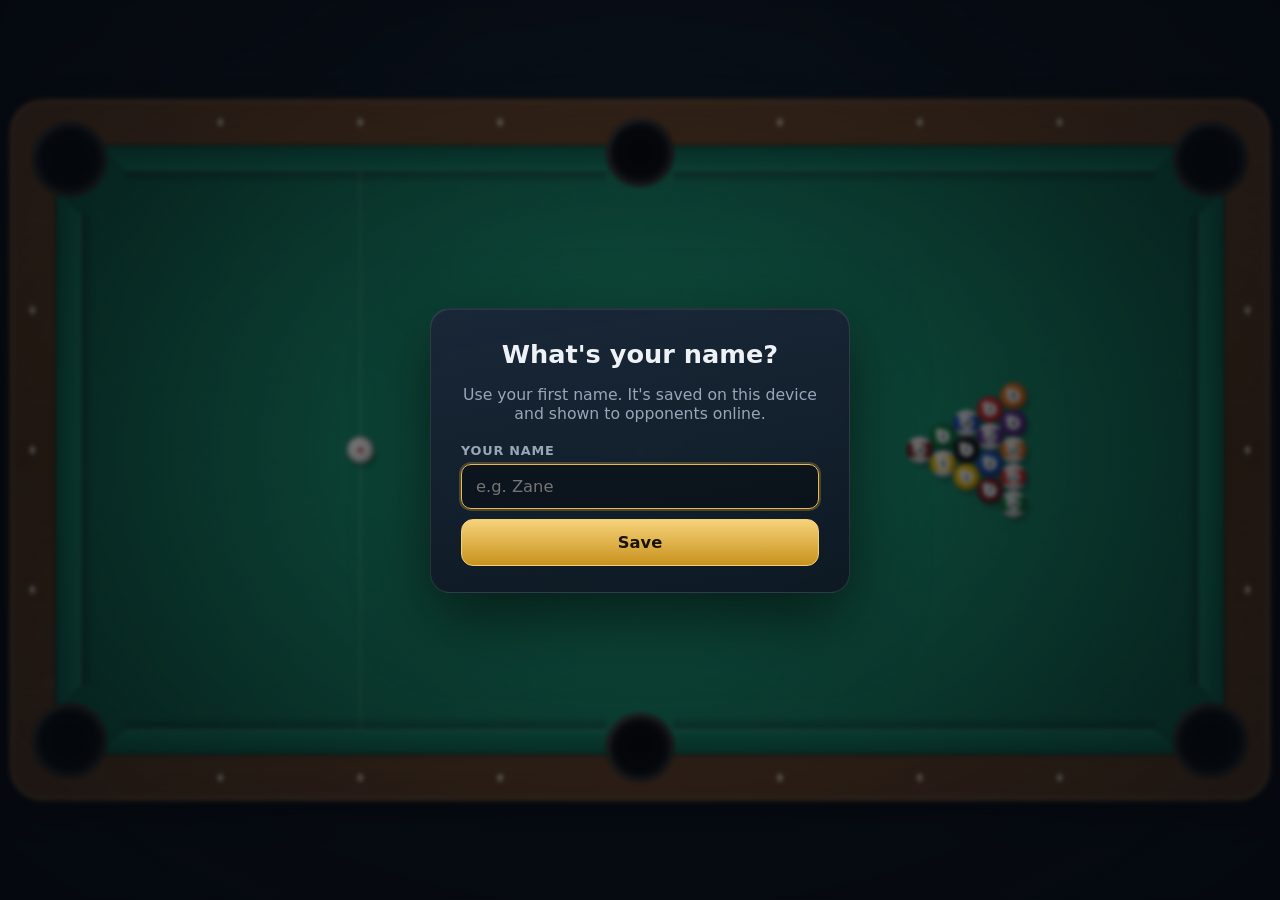
==== commit ec5c8984: "Revert "Update Claude Ball: grammar fixes, online hardening" This reverts commit 03a2226ac64f26a50ec" ====
--- a/index.html
+++ b/index.html
@@ -16,7 +16,7 @@
 <link rel="icon" type="image/png" sizes="64x64" href="icons/favicon-64.png">
 <title>Claude Ball</title>
 <style>
-:root{--bg:#070b12;--panel:rgba(14,22,34,0.92);--line:rgba(255,255,255,0.1);--text:#eef2f7;--muted:#98a6b8;--gold:#e9b949;--gold-2:#c8921d;--green:#2fbf8a;--red:#ff6b5e;--font:"Segoe UI",system-ui,-apple-system,"Helvetica Neue",Roboto,Arial,sans-serif}*{box-sizing:border-box;margin:0;padding:0}[hidden]{display:none !important}html,body{height:100%;overscroll-behavior:none;-webkit-text-size-adjust:100%}body{-webkit-touch-callout:none;-webkit-tap-highlight-color:transparent;touch-action:manipulation;background:radial-gradient(ellipse at 50% 30%,#14202f 0%,#0a1018 55%,var(--bg) 100%);color:var(--text);font-family:var(--font);overflow:hidden;-webkit-user-select:none;user-select:none}#app{display:grid;grid-template-rows:auto minmax(0,1fr) auto;height:100vh;height:100dvh;padding:env(safe-area-inset-top) env(safe-area-inset-right) env(safe-area-inset-bottom) env(safe-area-inset-left)}#hud{grid-row:1;display:grid;grid-template-columns:minmax(0,1fr) minmax(0,1.1fr) minmax(0,1fr);gap:12px;align-items:stretch;padding:10px 14px 4px}.player-card{background:linear-gradient(160deg,rgba(255,255,255,0.07),rgba(255,255,255,0.02));border:1px solid var(--line);border-radius:12px;padding:8px 12px;min-width:0;transition:border-color .25s,box-shadow .25s,background .25s,opacity .25s;opacity:0.7}.player-card.active{opacity:1;border-color:var(--gold);box-shadow:0 0 0 1px var(--gold),0 6px 22px rgba(233,185,73,0.22);background:linear-gradient(160deg,rgba(233,185,73,0.16),rgba(255,255,255,0.03))}#card-1{text-align:right}#card-1 .mini-balls{justify-content:flex-end}.pname{font-weight:700;font-size:1.02rem;display:flex;gap:8px;align-items:center}#card-1 .pname{justify-content:flex-end}.badge{font-size:.68rem;text-transform:uppercase;letter-spacing:.08em;color:#0c1119;background:var(--gold);border-radius:999px;padding:1px 8px;font-weight:700}.badge:empty{display:none}.pgroup{color:var(--muted);font-size:.82rem;margin:2px 0 6px;white-space:nowrap;overflow:hidden;text-overflow:ellipsis}.mini-balls{display:flex;gap:4px;flex-wrap:wrap;min-height:20px}.mini-ball{width:20px;height:20px;border-radius:50%;position:relative;flex:none;font-size:10px;font-weight:800;line-height:20px;text-align:center;color:#111;box-shadow:inset -2px -3px 4px rgba(0,0,0,.35),inset 2px 2px 3px rgba(255,255,255,.4),0 1px 3px rgba(0,0,0,.5);transition:opacity .3s,transform .3s}.mini-ball span{display:inline-block;width:11px;height:11px;line-height:11px;border-radius:50%;background:#fbfaf3}.mini-ball.pocketed{opacity:0.18;transform:scale(.8)}.mini-ball.unknown{background:rgba(255,255,255,0.12);box-shadow:none;color:transparent}#status{display:flex;align-items:center;justify-content:center;text-align:center;font-size:1.05rem;font-weight:600;padding:6px 10px;line-height:1.25;border-radius:12px;background:rgba(0,0,0,0.28);border:1px solid var(--line)}#stage{grid-row:2;position:relative;min-height:0;min-width:0;overflow:hidden}#table{position:absolute;inset:0;display:block;cursor:crosshair;touch-action:none}#toast{position:absolute;left:50%;top:14px;transform:translateX(-50%);max-width:min(92%,640px);text-align:center;pointer-events:none;padding:10px 20px;border-radius:10px;font-weight:700;font-size:1.02rem;background:rgba(12,18,28,0.92);border:1px solid var(--gold);color:var(--text);box-shadow:0 8px 28px rgba(0,0,0,.5);animation:toast-in .25s ease}#toast.foul{border-color:var(--red);background:rgba(70,18,14,0.94)}#toast.good{border-color:var(--green)}@keyframes toast-in{from{opacity:0;transform:translate(-50%,-10px)}to{opacity:1;transform:translate(-50%,0)}}.overlay{position:absolute;inset:0;display:flex;align-items:center;justify-content:center;background:radial-gradient(ellipse at center,rgba(5,9,15,.45),rgba(5,9,15,.82));backdrop-filter:blur(2px);padding:16px;overflow-y:auto;animation:fade .3s ease}@keyframes fade{from{opacity:0}to{opacity:1}}.panel{width:min(420px,100%);margin:auto;padding:30px 30px 26px;text-align:center;background:linear-gradient(170deg,rgba(26,38,56,.97),var(--panel));border:1px solid var(--line);border-radius:20px;box-shadow:0 24px 70px rgba(0,0,0,.6),inset 0 1px 0 rgba(255,255,255,.08)}.panel.wide{width:min(760px,100%);text-align:left}.panel.wide h2{text-align:center}.logo{display:block;width:88px;height:88px;margin:0 auto 10px;border-radius:22%;box-shadow:0 10px 26px rgba(0,0,0,.55)}.logo-ball{width:74px;height:74px;border-radius:50%;margin:0 auto 10px;display:grid;place-items:center;font-size:2.1rem;font-weight:900;color:#111;background:radial-gradient(circle at 34% 30%,#4a4a4a 0%,#151515 45%,#000 100%);box-shadow:0 10px 26px rgba(0,0,0,.6),inset -4px -6px 10px rgba(0,0,0,.6);position:relative}.logo-ball::before{content:"8";position:absolute;inset:22px;border-radius:50%;background:#fbfaf3;display:grid;place-items:center;font-size:1.55rem;font-weight:900;color:#111}.logo-ball{color:transparent}h1{font-size:2.3rem;letter-spacing:.02em;font-weight:800;background:linear-gradient(180deg,#fff,#cfd8e6);-webkit-background-clip:text;background-clip:text;color:transparent}h2{font-size:1.6rem;font-weight:800;margin-bottom:16px}h3{color:var(--gold);font-size:.95rem;text-transform:uppercase;letter-spacing:.08em;margin-bottom:8px}.tagline{color:var(--muted);margin:6px 0 20px;font-size:.98rem}#over-reason{margin-top:-6px}.help-grid{display:grid;grid-template-columns:1fr 1fr;gap:22px;margin-bottom:18px}.help-grid ul{padding-left:18px;color:#d3dbe6;font-size:.93rem;line-height:1.5}.help-grid li{margin-bottom:5px}.btn{display:block;width:100%;padding:13px 18px;margin:10px 0 0;font:inherit;font-weight:700;font-size:1.02rem;color:var(--text);background:linear-gradient(180deg,rgba(255,255,255,.11),rgba(255,255,255,.04));border:1px solid rgba(255,255,255,.16);border-radius:12px;cursor:pointer;transition:transform .12s ease,box-shadow .2s,background .2s,border-color .2s}.btn:hover{transform:translateY(-2px);border-color:rgba(255,255,255,.4);box-shadow:0 8px 20px rgba(0,0,0,.4)}.btn:active{transform:translateY(0)}.btn:focus-visible{outline:2px solid var(--gold);outline-offset:2px}.btn.primary{color:#1a1204;border-color:#f4cf7a;background:linear-gradient(180deg,#f6d27a,var(--gold-2))}.btn.primary:hover{box-shadow:0 8px 24px rgba(233,185,73,.35)}.btn.ghost{background:transparent;color:var(--muted);font-weight:600;font-size:.92rem}.btn.diff{display:flex;flex-direction:column;gap:2px;text-align:left;padding:12px 18px}.btn.diff b{font-size:1.1rem}.btn.diff span{font-weight:500;font-size:.85rem;color:var(--muted)}.btn.diff[data-diff="easy"]:hover{border-color:#5fd39a}.btn.diff[data-diff="medium"]:hover{border-color:var(--gold)}.btn.diff[data-diff="hard"]:hover{border-color:var(--red)}.btn.diff[data-diff="beginner"]:hover{border-color:#8fd3ff}.btn.diff[data-diff="professional"]:hover{border-color:#ff4d3d}.btn.diff.demon{background:linear-gradient(180deg,rgba(120,10,10,.55),rgba(40,0,0,.65));border-color:rgba(255,60,50,.55)}.btn.diff.demon b{color:#ff6b5e;letter-spacing:.12em;text-transform:uppercase}.btn.diff.demon:hover{border-color:#ff2d1f;box-shadow:0 8px 26px rgba(255,45,31,.35)}#menu-diff .panel{padding-top:22px;padding-bottom:20px}#menu-diff .btn.diff{padding:9px 16px;margin-top:8px}#controls{grid-row:3;display:flex;align-items:center;gap:16px;padding:8px 14px 12px;flex-wrap:wrap;justify-content:space-between}.power-wrap{display:flex;align-items:center;gap:10px;flex:1 1 280px;min-width:220px;max-width:460px}.power-label{font-weight:700;color:var(--muted);font-size:.85rem;text-transform:uppercase;letter-spacing:.08em}#power-slider{touch-action:none;--thumb-w:26px;--thumb-h:30px;-webkit-appearance:none;appearance:none;flex:1;height:20px;border-radius:10px;margin:0;cursor:pointer;--fill:0%;background:linear-gradient(90deg,#2fbf8a,#e9d34a 60%,#ff5a45) 0 0 / 100% 100% no-repeat;-webkit-mask:none;border:1px solid var(--line);box-shadow:inset 0 2px 4px rgba(0,0,0,.5);position:relative;opacity:.95}#power-slider:disabled{cursor:not-allowed;filter:grayscale(1) brightness(.55);opacity:.7}#power-slider::-webkit-slider-thumb{-webkit-appearance:none;appearance:none;width:var(--thumb-w);height:var(--thumb-h);border-radius:8px;cursor:grab;background:linear-gradient(180deg,#fff,#cfd6e0);border:2px solid var(--gold);box-shadow:0 3px 10px rgba(0,0,0,.6)}#power-slider:active::-webkit-slider-thumb{cursor:grabbing}#power-slider::-moz-range-thumb{width:22px;height:28px;border-radius:8px;background:#fff;border:2px solid var(--gold)}.power-wrap.armed .power-label{color:var(--gold)}#power-pct{width:3.2em;text-align:right;font-variant-numeric:tabular-nums;font-weight:700}.hint{color:var(--muted);font-size:.85rem;flex:1 1 260px;text-align:center}.buttons{display:flex;gap:8px}.btn.small{width:auto;margin:0;padding:8px 14px;font-size:.88rem;border-radius:9px}@media (max-width:760px){#hud{grid-template-columns:1fr 1fr;gap:8px;padding:8px 10px 2px}#status{grid-column:1 / -1;grid-row:1;font-size:.95rem;padding:4px 8px}.mini-ball{width:17px;height:17px;line-height:17px;font-size:9px}.mini-ball span{width:10px;height:10px;line-height:10px}.hint{display:none}#controls{padding:6px 10px 10px}.help-grid{grid-template-columns:1fr}h1{font-size:1.9rem}.panel{padding:22px 18px}}@media (max-height:560px){.logo,.logo-ball{display:none}.tagline{margin-bottom:8px}.btn{padding:9px 14px;margin-top:7px}.panel{padding:16px 20px}}.nudge{display:none;gap:8px}@media (pointer:coarse){.nudge{display:flex}.hint{display:none}#power-slider{height:28px;border-radius:14px;--thumb-w:40px;--thumb-h:46px}.btn.small{padding:11px 14px;min-height:44px;font-size:.95rem}.btn{min-height:46px}#table{cursor:default}}@media (max-width:520px){#hud{grid-template-columns:1fr 1fr;gap:6px;padding:6px 8px 2px}#status{grid-column:1 / -1;grid-row:1;font-size:.88rem;padding:3px 8px;min-height:28px;line-height:1.2}.player-card{padding:4px 8px}.pname{font-size:.92rem}.pgroup{font-size:.7rem;margin:0 0 3px}.mini-ball{width:15px;height:15px;line-height:15px;font-size:8px}.mini-ball span{width:9px;height:9px;line-height:9px}.mini-balls{gap:3px;min-height:15px}#controls{padding:4px 8px 6px;gap:6px}.power-wrap{flex:1 1 100%;max-width:none}.power-label{display:none}.nudge{flex:1}.nudge .btn.small{flex:1;min-height:40px;padding:6px 10px}.btn.small{min-height:40px;padding:6px 10px}.buttons{gap:6px}#toast{top:6px;font-size:.92rem;padding:8px 14px}.panel{padding:22px 18px}.btn.diff span{font-size:.8rem}}@media (max-height:500px) and (orientation:landscape){#app{grid-template-columns:138px minmax(0,1fr);grid-template-rows:minmax(0,1fr) auto}#hud{grid-row:1;grid-column:1;display:flex;flex-direction:column;gap:6px;padding:6px 0 0 8px;overflow:hidden}#hud[hidden] + #stage{grid-column:1 / -1;grid-row:1}#stage{grid-row:1;grid-column:2}#controls{grid-row:2;grid-column:1 / -1;padding:2px 10px 4px;gap:8px;flex-wrap:nowrap}#status{order:-1;font-size:.78rem;padding:4px 6px;line-height:1.2;min-height:0}#card-1{text-align:left}#card-1 .pname,#card-1 .mini-balls{justify-content:flex-start}.player-card{padding:5px 7px}.pname{font-size:.82rem;flex-wrap:wrap;gap:4px}.badge{font-size:.58rem;padding:0 6px}.pgroup{font-size:.68rem;margin:1px 0 3px}.mini-balls{gap:2px;min-height:12px}.mini-ball{width:13px;height:13px;line-height:13px;font-size:7px}.mini-ball span{width:8px;height:8px;line-height:8px}.power-wrap{flex:1 1 auto;max-width:none}.power-label{display:none}#power-slider{height:24px;--thumb-w:36px;--thumb-h:34px}.btn.small{padding:4px 10px;min-height:34px;font-size:.8rem}#toast{top:4px;padding:5px 12px;font-size:.85rem}.overlay{align-items:flex-start}}.install-tip{margin-top:14px;color:var(--gold);font-size:.85rem}.panel.wide-ish{width:min(520px,100%)}.field{display:block;text-align:left;margin:10px 0 0}.field>span{display:block;font-size:.8rem;font-weight:700;letter-spacing:.06em;text-transform:uppercase;color:var(--muted);margin-bottom:6px}.field>span i{text-transform:none;letter-spacing:0;font-weight:500}input[type="text"]{width:100%;padding:12px 14px;font:inherit;font-size:1.02rem;color:var(--text);background:rgba(0,0,0,.35);border:1px solid rgba(255,255,255,.18);border-radius:10px;outline:none;-webkit-user-select:text;user-select:text}input[type="text"]:focus{border-color:var(--gold);box-shadow:0 0 0 2px rgba(233,185,73,.25)}.err{color:var(--red);font-size:.88rem;margin-top:8px;text-align:left}.fineprint{margin-top:14px;color:var(--muted);font-size:.78rem}.btn.online{background:linear-gradient(180deg,#e9906f,#c4623f);border-color:#f0a98d;color:#fff}.btn.online:hover{box-shadow:0 8px 24px rgba(217,119,87,.4)}.switch-row{display:flex;align-items:center;justify-content:space-between;gap:12px;margin:14px 0 4px;padding:10px 12px;border-radius:10px;background:rgba(255,255,255,.05);border:1px solid var(--line);cursor:pointer;text-align:left}.switch-text b{display:block;font-size:1rem}.switch-text small{color:var(--muted);font-size:.8rem}.switch{position:relative;width:50px;height:28px;flex:none}.switch input{position:absolute;inset:0;opacity:0;width:100%;height:100%;margin:0;cursor:pointer;z-index:2}.switch .slider{position:absolute;inset:0;border-radius:999px;background:#3b4452;transition:background .2s}.switch .slider::after{content:"";position:absolute;top:3px;left:3px;width:22px;height:22px;border-radius:50%;background:#fff;transition:transform .2s;box-shadow:0 2px 6px rgba(0,0,0,.4)}.switch input:checked + .slider{background:#d97757}.switch input:checked + .slider::after{transform:translateX(22px)}.switch input:focus-visible + .slider{outline:2px solid var(--gold);outline-offset:2px}.pin{font-size:3.4rem;font-weight:800;letter-spacing:.18em;padding-left:.18em;margin:2px 0 6px;color:#f6d27a;text-shadow:0 4px 18px rgba(233,185,73,.35);font-variant-numeric:tabular-nums}.join-row{display:flex;gap:10px;align-items:stretch}.join-row input{flex:1;text-align:center;font-size:1.4rem;letter-spacing:.3em;font-variant-numeric:tabular-nums}.join-row .btn{width:120px;margin:0}.list-head{display:flex;align-items:center;justify-content:space-between;margin:18px 0 8px}.list-head h3{margin:0}.table-list{display:flex;flex-direction:column;gap:8px;max-height:36vh;overflow-y:auto;text-align:left}.list-note{color:var(--muted);font-size:.92rem;padding:10px 2px}.table-row{display:grid;grid-template-columns:1fr auto;grid-template-areas:"n s" "h s";gap:2px 12px;align-items:center;width:100%;padding:10px 14px;font:inherit;text-align:left;color:var(--text);background:rgba(255,255,255,.06);border:1px solid var(--line);border-radius:10px;cursor:pointer}.table-row:hover:not(:disabled){border-color:#d97757;background:rgba(217,119,87,.12)}.table-row:disabled{opacity:.5;cursor:not-allowed}.tr-name{grid-area:n;font-weight:700}.tr-sub{grid-area:h;color:var(--muted);font-size:.8rem}.tr-seats{grid-area:s;font-weight:700;color:#f6d27a}@media (max-width:520px){.pin{font-size:2.8rem}.join-row .btn{width:96px}}@media (max-height:500px) and (orientation:landscape){.pin{font-size:2.2rem}.table-list{max-height:28vh}}
+:root{--bg:#070b12;--panel:rgba(14,22,34,0.92);--line:rgba(255,255,255,0.1);--text:#eef2f7;--muted:#98a6b8;--gold:#e9b949;--gold-2:#c8921d;--green:#2fbf8a;--red:#ff6b5e;--font:"Segoe UI",system-ui,-apple-system,"Helvetica Neue",Roboto,Arial,sans-serif}*{box-sizing:border-box;margin:0;padding:0}[hidden]{display:none !important}html,body{height:100%;overscroll-behavior:none;-webkit-text-size-adjust:100%}html{overflow:hidden;position:fixed;inset:0;width:100%}body{-webkit-touch-callout:none;-webkit-tap-highlight-color:transparent;touch-action:manipulation;background:radial-gradient(ellipse at 50% 30%,#14202f 0%,#0a1018 55%,var(--bg) 100%);color:var(--text);font-family:var(--font);overflow:hidden;-webkit-user-select:none;user-select:none}#app{display:grid;grid-template-rows:auto minmax(0,1fr) auto;height:100vh;height:100dvh;height:var(--app-h,100dvh);padding:env(safe-area-inset-top) env(safe-area-inset-right) env(safe-area-inset-bottom) env(safe-area-inset-left)}#hud{grid-row:1;display:grid;grid-template-columns:minmax(0,1fr) minmax(0,1.1fr) minmax(0,1fr);gap:12px;align-items:stretch;padding:10px 14px 4px}.player-card{background:linear-gradient(160deg,rgba(255,255,255,0.07),rgba(255,255,255,0.02));border:1px solid var(--line);border-radius:12px;padding:8px 12px;min-width:0;transition:border-color .25s,box-shadow .25s,background .25s,opacity .25s;opacity:0.7}.player-card.active{opacity:1;border-color:var(--gold);box-shadow:0 0 0 1px var(--gold),0 6px 22px rgba(233,185,73,0.22);background:linear-gradient(160deg,rgba(233,185,73,0.16),rgba(255,255,255,0.03))}#card-1{text-align:right}#card-1 .mini-balls{justify-content:flex-end}.pname{font-weight:700;font-size:1.02rem;display:flex;gap:8px;align-items:center}#card-1 .pname{justify-content:flex-end}.badge{font-size:.68rem;text-transform:uppercase;letter-spacing:.08em;color:#0c1119;background:var(--gold);border-radius:999px;padding:1px 8px;font-weight:700}.badge:empty{display:none}.pgroup{color:var(--muted);font-size:.82rem;margin:2px 0 6px;white-space:nowrap;overflow:hidden;text-overflow:ellipsis}.mini-balls{display:flex;gap:4px;flex-wrap:wrap;min-height:20px}.mini-ball{width:20px;height:20px;border-radius:50%;position:relative;flex:none;font-size:10px;font-weight:800;line-height:20px;text-align:center;color:#111;box-shadow:inset -2px -3px 4px rgba(0,0,0,.35),inset 2px 2px 3px rgba(255,255,255,.4),0 1px 3px rgba(0,0,0,.5);transition:opacity .3s,transform .3s}.mini-ball span{display:inline-block;width:11px;height:11px;line-height:11px;border-radius:50%;background:#fbfaf3}.mini-ball.pocketed{opacity:0.18;transform:scale(.8)}.mini-ball.unknown{background:rgba(255,255,255,0.12);box-shadow:none;color:transparent}#status{display:flex;align-items:center;justify-content:center;text-align:center;font-size:1.05rem;font-weight:600;padding:6px 10px;line-height:1.25;border-radius:12px;background:rgba(0,0,0,0.28);border:1px solid var(--line)}#stage{grid-row:2;position:relative;min-height:0;min-width:0;overflow:hidden}#table{position:absolute;inset:0;display:block;cursor:crosshair;touch-action:none}#stage-info{position:absolute;top:6px;right:8px;z-index:5;display:flex;gap:6px;pointer-events:none}#stage-info span{padding:3px 10px;border-radius:999px;font-size:.85rem;font-weight:700;background:rgba(0,0,0,0.45);border:1px solid var(--line);font-variant-numeric:tabular-nums}#turn-timer.warn{color:#fff;background:rgba(150,28,20,0.9);border-color:var(--red)}#net-ping{font-weight:600;opacity:.75}#toast{position:absolute;left:50%;top:14px;transform:translateX(-50%);max-width:min(92%,640px);text-align:center;pointer-events:none;padding:10px 20px;border-radius:10px;font-weight:700;font-size:1.02rem;background:rgba(12,18,28,0.92);border:1px solid var(--gold);color:var(--text);box-shadow:0 8px 28px rgba(0,0,0,.5);animation:toast-in .25s ease}#toast.foul{border-color:var(--red);background:rgba(70,18,14,0.94)}#toast.good{border-color:var(--green)}@keyframes toast-in{from{opacity:0;transform:translate(-50%,-10px)}to{opacity:1;transform:translate(-50%,0)}}.overlay{position:absolute;inset:0;display:flex;align-items:center;justify-content:center;background:radial-gradient(ellipse at center,rgba(5,9,15,.45),rgba(5,9,15,.82));backdrop-filter:blur(2px);padding:16px;overflow-y:auto;animation:fade .3s ease}@keyframes fade{from{opacity:0}to{opacity:1}}.panel{width:min(420px,100%);margin:auto;padding:30px 30px 26px;text-align:center;background:linear-gradient(170deg,rgba(26,38,56,.97),var(--panel));border:1px solid var(--line);border-radius:20px;box-shadow:0 24px 70px rgba(0,0,0,.6),inset 0 1px 0 rgba(255,255,255,.08)}.panel.wide{width:min(760px,100%);text-align:left}.panel.wide h2{text-align:center}.logo{display:block;width:88px;height:88px;margin:0 auto 10px;border-radius:22%;box-shadow:0 10px 26px rgba(0,0,0,.55)}.logo-ball{width:74px;height:74px;border-radius:50%;margin:0 auto 10px;display:grid;place-items:center;font-size:2.1rem;font-weight:900;color:#111;background:radial-gradient(circle at 34% 30%,#4a4a4a 0%,#151515 45%,#000 100%);box-shadow:0 10px 26px rgba(0,0,0,.6),inset -4px -6px 10px rgba(0,0,0,.6);position:relative}.logo-ball::before{content:"8";position:absolute;inset:22px;border-radius:50%;background:#fbfaf3;display:grid;place-items:center;font-size:1.55rem;font-weight:900;color:#111}.logo-ball{color:transparent}h1{font-size:2.3rem;letter-spacing:.02em;font-weight:800;background:linear-gradient(180deg,#fff,#cfd8e6);-webkit-background-clip:text;background-clip:text;color:transparent}h2{font-size:1.6rem;font-weight:800;margin-bottom:16px}h3{color:var(--gold);font-size:.95rem;text-transform:uppercase;letter-spacing:.08em;margin-bottom:8px}.tagline{color:var(--muted);margin:6px 0 20px;font-size:.98rem}#over-reason{margin-top:-6px}.help-grid{display:grid;grid-template-columns:1fr 1fr;gap:22px;margin-bottom:18px}.help-grid ul{padding-left:18px;color:#d3dbe6;font-size:.93rem;line-height:1.5}.help-grid li{margin-bottom:5px}.btn{display:block;width:100%;padding:13px 18px;margin:10px 0 0;font:inherit;font-weight:700;font-size:1.02rem;color:var(--text);background:linear-gradient(180deg,rgba(255,255,255,.11),rgba(255,255,255,.04));border:1px solid rgba(255,255,255,.16);border-radius:12px;cursor:pointer;transition:transform .12s ease,box-shadow .2s,background .2s,border-color .2s}.btn:hover{transform:translateY(-2px);border-color:rgba(255,255,255,.4);box-shadow:0 8px 20px rgba(0,0,0,.4)}.btn:active{transform:translateY(0)}.btn:focus-visible{outline:2px solid var(--gold);outline-offset:2px}.btn.primary{color:#1a1204;border-color:#f4cf7a;background:linear-gradient(180deg,#f6d27a,var(--gold-2))}.btn.primary:hover{box-shadow:0 8px 24px rgba(233,185,73,.35)}.btn.ghost{background:transparent;color:var(--muted);font-weight:600;font-size:.92rem}.btn.diff{display:flex;flex-direction:column;gap:2px;text-align:left;padding:12px 18px}.btn.diff b{font-size:1.1rem}.btn.diff span{font-weight:500;font-size:.85rem;color:var(--muted)}.btn.diff[data-diff="easy"]:hover{border-color:#5fd39a}.btn.diff[data-diff="medium"]:hover{border-color:var(--gold)}.btn.diff[data-diff="hard"]:hover{border-color:var(--red)}.btn.diff[data-diff="beginner"]:hover{border-color:#8fd3ff}.btn.diff[data-diff="professional"]:hover{border-color:#ff4d3d}.btn.diff.demon{background:linear-gradient(180deg,rgba(120,10,10,.55),rgba(40,0,0,.65));border-color:rgba(255,60,50,.55)}.btn.diff.demon b{color:#ff6b5e;letter-spacing:.12em;text-transform:uppercase}.btn.diff.demon:hover{border-color:#ff2d1f;box-shadow:0 8px 26px rgba(255,45,31,.35)}#menu-diff .panel{padding-top:22px;padding-bottom:20px}#menu-diff .btn.diff{padding:9px 16px;margin-top:8px}#controls{grid-row:3;display:flex;align-items:center;gap:16px;padding:8px 14px 12px;flex-wrap:wrap;justify-content:space-between}.power-wrap{display:flex;align-items:center;gap:10px;flex:1 1 280px;min-width:220px;max-width:460px}.power-label{font-weight:700;color:var(--muted);font-size:.85rem;text-transform:uppercase;letter-spacing:.08em}#power-slider{touch-action:none;--thumb-w:26px;--thumb-h:30px;-webkit-appearance:none;appearance:none;flex:1;height:20px;border-radius:10px;margin:0;cursor:pointer;--fill:0%;background:linear-gradient(90deg,#2fbf8a,#e9d34a 60%,#ff5a45) 0 0 / 100% 100% no-repeat;-webkit-mask:none;border:1px solid var(--line);box-shadow:inset 0 2px 4px rgba(0,0,0,.5);position:relative;opacity:.95}#power-slider:disabled{cursor:not-allowed;filter:grayscale(1) brightness(.55);opacity:.7}#power-slider::-webkit-slider-thumb{-webkit-appearance:none;appearance:none;width:var(--thumb-w);height:var(--thumb-h);border-radius:8px;cursor:grab;background:linear-gradient(180deg,#fff,#cfd6e0);border:2px solid var(--gold);box-shadow:0 3px 10px rgba(0,0,0,.6)}#power-slider:active::-webkit-slider-thumb{cursor:grabbing}#power-slider::-moz-range-thumb{width:22px;height:28px;border-radius:8px;background:#fff;border:2px solid var(--gold)}.power-wrap.armed .power-label{color:var(--gold)}#power-pct{width:3.2em;text-align:right;font-variant-numeric:tabular-nums;font-weight:700}.hint{color:var(--muted);font-size:.85rem;flex:1 1 260px;text-align:center}.buttons{display:flex;gap:8px}.btn.small{width:auto;margin:0;padding:8px 14px;font-size:.88rem;border-radius:9px}@media (max-width:760px){#hud{grid-template-columns:1fr 1fr;gap:8px;padding:8px 10px 2px}#status{grid-column:1 / -1;grid-row:1;font-size:.95rem;padding:4px 8px}.mini-ball{width:17px;height:17px;line-height:17px;font-size:9px}.mini-ball span{width:10px;height:10px;line-height:10px}.hint{display:none}#controls{padding:6px 10px 10px}.help-grid{grid-template-columns:1fr}h1{font-size:1.9rem}.panel{padding:22px 18px}}@media (max-height:560px){.logo,.logo-ball{display:none}.tagline{margin-bottom:8px}.btn{padding:9px 14px;margin-top:7px}.panel{padding:16px 20px}}.nudge{display:none;gap:8px}@media (pointer:coarse){.nudge{display:flex}.hint{display:none}#power-slider{height:28px;border-radius:14px;--thumb-w:40px;--thumb-h:46px}.btn.small{padding:11px 14px;min-height:44px;font-size:.95rem}.btn{min-height:46px}#table{cursor:default}}@media (max-width:520px),(max-height:500px){#stage-info{top:3px;right:5px;gap:4px}#stage-info span{padding:1px 8px;font-size:.74rem}}@media (max-width:520px){#hud{grid-template-columns:1fr 1fr;gap:6px;padding:6px 8px 2px}#status{grid-column:1 / -1;grid-row:1;font-size:.88rem;padding:3px 8px;min-height:28px;line-height:1.2}.player-card{padding:4px 8px}.pname{font-size:.92rem}.pgroup{font-size:.7rem;margin:0 0 3px}.mini-ball{width:15px;height:15px;line-height:15px;font-size:8px}.mini-ball span{width:9px;height:9px;line-height:9px}.mini-balls{gap:3px;min-height:15px}#controls{padding:4px 8px 6px;gap:6px}.power-wrap{flex:1 1 100%;max-width:none}.power-label{display:none}.nudge{flex:1}.nudge .btn.small{flex:1;min-height:40px;padding:6px 10px}.btn.small{min-height:40px;padding:6px 10px}.buttons{gap:6px}#toast{top:6px;font-size:.92rem;padding:8px 14px}.panel{padding:22px 18px}.btn.diff span{font-size:.8rem}}@media (max-height:500px) and (orientation:landscape){#app{grid-template-columns:138px minmax(0,1fr);grid-template-rows:minmax(0,1fr) auto}#hud{grid-row:1;grid-column:1;display:flex;flex-direction:column;gap:6px;padding:6px 0 0 8px;overflow:hidden}#hud[hidden] + #stage{grid-column:1 / -1;grid-row:1}#stage{grid-row:1;grid-column:2}#controls{grid-row:2;grid-column:1 / -1;padding:2px 10px 4px;gap:8px;flex-wrap:nowrap}#status{order:-1;font-size:.78rem;padding:4px 6px;line-height:1.2;min-height:0}#card-1{text-align:left}#card-1 .pname,#card-1 .mini-balls{justify-content:flex-start}.player-card{padding:5px 7px}.pname{font-size:.82rem;flex-wrap:wrap;gap:4px}.badge{font-size:.58rem;padding:0 6px}.pgroup{font-size:.68rem;margin:1px 0 3px}.mini-balls{gap:2px;min-height:12px}.mini-ball{width:13px;height:13px;line-height:13px;font-size:7px}.mini-ball span{width:8px;height:8px;line-height:8px}.power-wrap{flex:1 1 auto;max-width:none}.power-label{display:none}#power-slider{height:24px;--thumb-w:36px;--thumb-h:34px}.btn.small{padding:4px 10px;min-height:34px;font-size:.8rem}#toast{top:4px;padding:5px 12px;font-size:.85rem}.overlay{align-items:flex-start}}.install-tip{margin-top:14px;color:var(--gold);font-size:.85rem}.panel.wide-ish{width:min(520px,100%)}.field{display:block;text-align:left;margin:10px 0 0}.field>span{display:block;font-size:.8rem;font-weight:700;letter-spacing:.06em;text-transform:uppercase;color:var(--muted);margin-bottom:6px}.field>span i{text-transform:none;letter-spacing:0;font-weight:500}input[type="text"]{width:100%;padding:12px 14px;font:inherit;font-size:1.02rem;color:var(--text);background:rgba(0,0,0,.35);border:1px solid rgba(255,255,255,.18);border-radius:10px;outline:none;-webkit-user-select:text;user-select:text}input[type="text"]:focus{border-color:var(--gold);box-shadow:0 0 0 2px rgba(233,185,73,.25)}.err{color:var(--red);font-size:.88rem;margin-top:8px;text-align:left}.fineprint{margin-top:14px;color:var(--muted);font-size:.78rem}.btn.online{background:linear-gradient(180deg,#e9906f,#c4623f);border-color:#f0a98d;color:#fff}.btn.online:hover{box-shadow:0 8px 24px rgba(217,119,87,.4)}.switch-row{display:flex;align-items:center;justify-content:space-between;gap:12px;margin:14px 0 4px;padding:10px 12px;border-radius:10px;background:rgba(255,255,255,.05);border:1px solid var(--line);cursor:pointer;text-align:left}.switch-text b{display:block;font-size:1rem}.switch-text small{color:var(--muted);font-size:.8rem}.switch{position:relative;width:50px;height:28px;flex:none}.switch input{position:absolute;inset:0;opacity:0;width:100%;height:100%;margin:0;cursor:pointer;z-index:2}.switch .slider{position:absolute;inset:0;border-radius:999px;background:#3b4452;transition:background .2s}.switch .slider::after{content:"";position:absolute;top:3px;left:3px;width:22px;height:22px;border-radius:50%;background:#fff;transition:transform .2s;box-shadow:0 2px 6px rgba(0,0,0,.4)}.switch input:checked + .slider{background:#d97757}.switch input:checked + .slider::after{transform:translateX(22px)}.switch input:focus-visible + .slider{outline:2px solid var(--gold);outline-offset:2px}.pin{font-size:3.4rem;font-weight:800;letter-spacing:.18em;padding-left:.18em;margin:2px 0 6px;color:#f6d27a;text-shadow:0 4px 18px rgba(233,185,73,.35);font-variant-numeric:tabular-nums}.join-row{display:flex;gap:10px;align-items:stretch}.join-row input{flex:1;text-align:center;font-size:1.4rem;letter-spacing:.3em;font-variant-numeric:tabular-nums}.join-row .btn{width:120px;margin:0}.list-head{display:flex;align-items:center;justify-content:space-between;margin:18px 0 8px}.list-head h3{margin:0}.table-list{display:flex;flex-direction:column;gap:8px;max-height:36vh;overflow-y:auto;text-align:left}.list-note{color:var(--muted);font-size:.92rem;padding:10px 2px}.table-row{display:grid;grid-template-columns:1fr auto;grid-template-areas:"n s" "h s";gap:2px 12px;align-items:center;width:100%;padding:10px 14px;font:inherit;text-align:left;color:var(--text);background:rgba(255,255,255,.06);border:1px solid var(--line);border-radius:10px;cursor:pointer}.table-row:hover:not(:disabled){border-color:#d97757;background:rgba(217,119,87,.12)}.table-row:disabled{opacity:.5;cursor:not-allowed}.tr-name{grid-area:n;font-weight:700}.tr-sub{grid-area:h;color:var(--muted);font-size:.8rem}.tr-seats{grid-area:s;font-weight:700;color:#f6d27a}@media (max-width:520px){.pin{font-size:2.8rem}.join-row .btn{width:96px}}@media (max-height:500px) and (orientation:landscape){.pin{font-size:2.2rem}.table-list{max-height:28vh}}.diag{margin-top:10px;padding:10px 12px;border-radius:10px;font-size:.88rem;line-height:1.4;text-align:left;background:rgba(255,255,255,.06);border:1px solid var(--line)}.diag.ok{border-color:var(--green)}.diag.bad{border-color:var(--red)}.flip{background:radial-gradient(ellipse at center,rgba(5,9,15,.55),rgba(5,9,15,.9))}.flip-panel{padding-top:26px}.coin-wrap{perspective:700px;height:130px;display:grid;place-items:center;margin-bottom:8px}.coin{position:relative;width:104px;height:104px;transform-style:preserve-3d;animation:coin-spin 2.4s cubic-bezier(.2,.7,.25,1) forwards}.coin .face{position:absolute;inset:0;border-radius:50%;display:grid;place-items:center;font-weight:900;letter-spacing:.08em;font-size:.95rem;color:#3a2a05;backface-visibility:hidden;background:radial-gradient(circle at 35% 30%,#fff3bf,#e9b949 55%,#a8730f);border:4px solid #f6d27a;box-shadow:0 10px 24px rgba(0,0,0,.55),inset 0 0 14px rgba(120,80,0,.5)}.coin .back{transform:rotateY(180deg)}@keyframes coin-spin{from{transform:translateY(40px) rotateY(0deg) scale(.8)}35%{transform:translateY(-34px) rotateY(calc(var(--end) * .5)) scale(1.1)}to{transform:translateY(0) rotateY(var(--end)) scale(1)}}@media (prefers-reduced-motion:reduce){.coin{animation-duration:.01s}}.btn.danger{border-color:rgba(255,107,94,.55);color:#ffb3ab}.btn.danger:hover{border-color:var(--red);box-shadow:0 8px 22px rgba(255,107,94,.25)}.qr-box{display:block;width:100%;margin:6px 0 4px;padding:12px;cursor:pointer;font:inherit;color:var(--text);background:rgba(255,255,255,.05);border:1px dashed rgba(255,255,255,.28);border-radius:14px}.qr-box:hover{border-color:var(--gold)}.qr-box svg{width:168px;height:168px;display:block;margin:0 auto 6px;border-radius:10px;background:#fff}.qr-box small,.qr-big small{display:block;color:var(--muted);font-size:.82rem}.qr-full{background:rgba(5,9,15,.96)}.qr-big{all:unset;display:flex;flex-direction:column;align-items:center;gap:12px;cursor:pointer;width:100%;height:100%;justify-content:center;text-align:center;color:var(--text)}.qr-big svg{width:min(88vw,78vh);height:min(88vw,78vh);border-radius:18px;background:#fff;box-shadow:0 20px 60px rgba(0,0,0,.6)}.qr-big small{font-size:1rem}@media (max-height:500px) and (orientation:landscape){.qr-box svg{width:120px;height:120px}}.name-chip{display:inline-flex;align-items:center;gap:8px;margin:0 auto 14px;padding:7px 14px;font:inherit;font-weight:700;color:var(--text);cursor:pointer;background:rgba(255,255,255,.07);border:1px solid var(--line);border-radius:999px;max-width:100%}.name-chip:hover{border-color:var(--gold);background:rgba(233,185,73,.12)}.name-chip .who{overflow:hidden;text-overflow:ellipsis;white-space:nowrap;max-width:14em}.name-chip .who::before{content:"\1F464 "}.name-chip .edit{font-size:.72rem;font-weight:600;color:var(--muted);text-transform:uppercase;letter-spacing:.08em}.name-chip.empty .who{color:var(--gold)}#menu-online .name-chip{display:flex;justify-content:center;margin-bottom:8px}#coach{position:absolute;left:50%;top:10px;transform:translateX(-50%);z-index:6;width:min(94%,520px);padding:12px 16px 14px;text-align:left;background:rgba(12,18,28,.94);border:1px solid var(--gold);border-radius:14px;box-shadow:0 12px 34px rgba(0,0,0,.55);animation:toast-in .25s ease}.coach-top{display:flex;align-items:center;justify-content:space-between;gap:10px;margin-bottom:6px}#coach-step{font-size:.74rem;font-weight:800;letter-spacing:.1em;text-transform:uppercase;color:var(--gold)}.coach-skip{font:inherit;font-size:.82rem;font-weight:700;color:var(--muted);background:none;border:1px solid var(--line);border-radius:999px;padding:4px 12px;cursor:pointer}.coach-skip:hover{color:var(--text);border-color:var(--gold)}#coach-text{font-size:1.04rem;font-weight:600;line-height:1.35}#coach .btn.small{margin-top:10px}#power-slider.pulse{animation:slider-pulse 1.1s ease-in-out infinite}.power-wrap.pulse{border-radius:12px;animation:wrap-pulse 1.1s ease-in-out infinite}@keyframes wrap-pulse{0%,100%{box-shadow:0 0 0 0 rgba(233,185,73,0)}50%{box-shadow:0 0 0 5px rgba(233,185,73,.55)}}@media (max-width:520px){#coach{top:6px;padding:9px 12px 11px}#coach-text{font-size:.94rem}}@media (max-height:500px) and (orientation:landscape){#coach{top:4px;padding:6px 12px 8px}#coach-text{font-size:.85rem}.coach-top{margin-bottom:2px}}.field.vol{margin:14px 0 10px}.field.vol span{display:block;margin-bottom:8px}#vol{width:100%;height:34px;-webkit-appearance:none;appearance:none;background:transparent;touch-action:none}#vol::-webkit-slider-runnable-track{height:12px;border-radius:6px;background:linear-gradient(to right,var(--gold) var(--fill,70%),rgba(255,255,255,.16) var(--fill,70%))}#vol::-moz-range-track{height:12px;border-radius:6px;background:rgba(255,255,255,.16)}#vol::-moz-range-progress{height:12px;border-radius:6px;background:var(--gold)}#vol::-webkit-slider-thumb{-webkit-appearance:none;width:28px;height:28px;margin-top:-8px;border-radius:50%;background:#fff;border:3px solid var(--gold)}#vol::-moz-range-thumb{width:22px;height:22px;border-radius:50%;background:#fff;border:3px solid var(--gold)}#menu-settings .name-chip{display:flex;justify-content:center;margin-bottom:6px}.name-chip.static{cursor:default}.name-chip.static:hover{border-color:inherit;background:inherit}
 </style>
 </head>
 <body>
@@ -36,18 +36,40 @@
 </header>
 <main id="stage">
 <canvas id="table" aria-label="Pool table"></canvas>
+<div id="stage-info"><span id="turn-timer" hidden></span><span id="net-ping" hidden title="Round trip to your opponent"></span></div>
 <div id="toast" role="status" hidden></div>
+<div id="coach" hidden role="dialog" aria-live="polite">
+<div class="coach-top"><span id="coach-step">Step 1 of 3</span><button class="coach-skip" id="btn-coach-skip" type="button">Skip tutorial</button></div>
+<p id="coach-text"></p>
+<button class="btn small primary" id="btn-coach-done" type="button" hidden>Start playing</button>
+</div>
 <section class="overlay" id="menu-main">
 <div class="panel">
 <img class="logo" src="icons/icon.svg" alt="" width="96" height="96">
 <h1>Claude Ball</h1>
 <p class="tagline">Offline 8-ball pool for one or two players</p>
+<button class="btn primary" id="btn-play">Play</button>
+<button class="btn" id="btn-help">How to Play</button>
+<button class="btn" id="btn-settings">Settings</button>
+<p class="install-tip" id="install-tip" hidden>Install: tap <b>Share</b> &rarr; <b>Add to Home Screen</b></p>
+</div>
+</section>
+<section class="overlay" id="menu-play" hidden>
+<div class="panel">
+<h2>Play</h2>
 <button class="btn primary" id="btn-single">Single Player</button>
 <button class="btn primary" id="btn-two">Local Two Player</button>
-<button class="btn primary online" id="btn-online">Play Online</button>
-<button class="btn" id="btn-help">How to Play</button>
-<button class="btn ghost" id="btn-sound-menu">Sound: On</button>
-<p class="install-tip" id="install-tip" hidden>Install: tap <b>Share</b> &rarr; <b>Add to Home Screen</b></p>
+<button class="btn primary online" id="btn-online">Online</button>
+<button class="btn ghost" id="btn-play-back">Back</button>
+</div>
+</section>
+<section class="overlay" id="menu-settings" hidden>
+<div class="panel">
+<h2>Settings</h2>
+<button class="name-chip" id="name-chip" type="button" title="Change your name"><span class="who">Set your name</span><span class="edit">edit</span></button>
+<label class="field vol"><span>Sound volume: <b id="vol-pct">70%</b></span>
+<input id="vol" type="range" min="0" max="100" step="1" value="70"></label>
+<button class="btn ghost" id="btn-settings-back">Back</button>
 </div>
 </section>
 <section class="overlay" id="menu-diff" hidden>
@@ -81,27 +103,29 @@
 <div>
 <h3>Rules (simplified WPA)</h3>
 <ul>
-<li>Break: pocket a ball or drive 4 balls to a rail. An 8 on the break is re-spotted.</li>
-<li>The first ball legally pocketed after the break picks <b>solids (1-7)</b> or <b>stripes (9-15)</b>.</li>
+<li>Break: pocket a ball, or drive at least 4 balls to a rail. An 8-ball pocketed on the break is re-spotted.</li>
+<li>The first ball legally pocketed after the break decides who plays <b>solids (1-7)</b> and who plays <b>stripes (9-15)</b>.</li>
 <li>Keep shooting while you pocket your own balls.</li>
-<li>Foul (scratch, wrong first ball, or no ball hit): opponent gets <b>ball in hand</b> behind the head string.</li>
-<li>Clear your group, then pocket the <b>8-ball</b> to win. Sinking it early or fouling on it loses.</li>
+<li>Fouls (a scratch, hitting the wrong ball first, or hitting no ball) give your opponent <b>ball in hand</b> behind the head string.</li>
+<li>Clear your group, then pocket the <b>8-ball</b> to win. Sinking it early, or fouling while you sink it, loses.</li>
 </ul>
 </div>
 </div>
+<button class="btn" id="btn-help-tutorial">Replay the tutorial</button>
 <button class="btn primary" id="btn-help-back">Back</button>
 </div>
 </section>
 <section class="overlay" id="menu-online" hidden>
 <div class="panel">
 <h2>Play Online</h2>
-<label class="field"><span>Your name</span>
-<input id="nick" type="text" maxlength="16" autocomplete="off" autocapitalize="words" spellcheck="false" placeholder="Use your first name"></label>
-<p class="err" id="nick-err" hidden></p>
+<div class="name-chip static" id="name-chip-online"><span class="who">Set your name</span></div>
+<button class="btn primary" id="btn-join-invite" hidden>Join table <b id="invite-pin"></b></button>
 <button class="btn primary" id="btn-host-table">Host a Table</button>
 <button class="btn primary" id="btn-find-table">Find a Table</button>
+<button class="btn" id="btn-diag">Test my connection</button>
+<p class="diag" id="diag-out" hidden></p>
 <button class="btn ghost" id="btn-online-back">Back</button>
-<p class="fineprint">Online play needs an internet connection. Local and computer games stay fully offline.</p>
+<p class="fineprint">&#128274; Games are end-to-end encrypted. Online play needs an internet connection; local and computer games stay fully offline.</p>
 </div>
 </section>
 <section class="overlay" id="menu-host" hidden>
@@ -126,6 +150,7 @@
 <p class="tagline">Table number</p>
 <div class="pin" id="wait-pin">----</div>
 <p class="tagline" id="wait-status">Waiting for an opponent&hellip;</p>
+<button class="qr-box" id="qr-box" type="button" hidden aria-label="Show the QR code larger"><span id="qr-svg"></span><small>Scan to join &middot; tap to enlarge</small></button>
 <button class="btn" id="btn-copy-pin">Copy invite</button>
 <button class="btn ghost" id="btn-wait-cancel">Close table</button>
 </div>
@@ -153,6 +178,44 @@
 <button class="btn ghost" id="btn-pass-cancel">Cancel</button>
 </div>
 </section>
+<section class="overlay" id="menu-name" hidden>
+<div class="panel">
+<h2 id="name-title">What's your name?</h2>
+<p class="tagline" id="name-sub">Use your first name. It's saved on this device and shown to opponents online.</p>
+<label class="field"><span>Your name</span>
+<input id="nick" type="text" maxlength="16" autocomplete="off" autocapitalize="words" spellcheck="false" placeholder="e.g. Zane"></label>
+<p class="err" id="nick-err" hidden></p>
+<button class="btn primary" id="btn-name-save">Save</button>
+<button class="btn ghost" id="btn-name-cancel">Cancel</button>
+</div>
+</section>
+<section class="overlay" id="menu-pause" hidden>
+<div class="panel">
+<h2>Menu</h2>
+<button class="btn primary" id="btn-resume">Resume</button>
+<button class="btn" id="btn-pause-restart">Restart game</button>
+<button class="btn" id="btn-sound-pause">Sound: On</button>
+<button class="btn danger" id="btn-pause-main">Return to main menu</button>
+</div>
+</section>
+<section class="overlay" id="menu-confirm" hidden>
+<div class="panel">
+<h2>Leave this match?</h2>
+<p class="tagline">Your opponent will be told you left and the game will end.</p>
+<button class="btn danger" id="btn-leave-yes">Leave match</button>
+<button class="btn primary" id="btn-leave-no">Stay</button>
+</div>
+</section>
+<section class="overlay qr-full" id="menu-qr" hidden>
+<button class="qr-big" id="qr-big" type="button" aria-label="Close the QR code"><span id="qr-svg-big"></span><small>Tap anywhere to go back</small></button>
+</section>
+<section class="overlay flip" id="flip" hidden>
+<div class="panel flip-panel">
+<div class="coin-wrap"><div class="coin" id="coin"><span class="face front">HEADS</span><span class="face back">TAILS</span></div></div>
+<h2 id="flip-title">Coin toss</h2>
+<p class="tagline" id="flip-sub"></p>
+</div>
+</section>
 <section class="overlay" id="menu-over" hidden>
 <div class="panel">
 <h2 id="over-title">Game Over</h2>
@@ -175,21 +238,19 @@
 <button class="btn small" id="btn-nudge-r" aria-label="Rotate aim right">&#9654;</button>
 </div>
 <div class="buttons">
-<button class="btn small" id="btn-restart">Restart</button>
 <button class="btn small" id="btn-menu">Menu</button>
-<button class="btn small" id="btn-sound">Sound: On</button>
 </div>
 </footer>
 </div>
 <noscript><p style="color:#fff;padding:2em">This game needs JavaScript enabled.</p></noscript>
 <script>
-!function(){"use strict";const x=globalThis.Pool=globalThis.Pool||{},y=1e3,n=500,a=Math.SQRT1_2,E=[{x:-10,y:-10,r:27,kind:"corner",ax:a,ay:a},{x:1010,y:-10,r:27,kind:"corner",ax:-a,ay:a},{x:-10,y:510,r:27,kind:"corner",ax:a,ay:-a},{x:1010,y:510,r:27,kind:"corner",ax:-a,ay:-a},{x:500,y:-16,r:24,kind:"side",ax:0,ay:1},{x:500,y:516,r:24,kind:"side",ax:0,ay:-1}],r=[{x1:40,y1:0,x2:470,y2:0,nx:0,ny:-1},{x1:530,y1:0,x2:960,y2:0,nx:0,ny:-1},{x1:40,y1:n,x2:470,y2:n,nx:0,ny:1},{x1:530,y1:n,x2:960,y2:n,nx:0,ny:1},{x1:0,y1:40,x2:0,y2:460,nx:-1,ny:0},{x1:y,y1:40,x2:y,y2:460,nx:1,ny:0}];x.CONFIG={W:y,H:n,R:12,RAIL:64,CUSHION:22,HEAD_X:250,FOOT_X:750,POCKETS:E,SEGMENTS:r,DT:1/300,MAX_SPEED:2300,DECEL:110,DRAG:.55,STOP_SPEED:4,BALL_E:.95,CUSHION_E:.74,CUSHION_FRICTION:.98,POWER_EXPONENT:1.5,CHARGE_TIME:1.7,MIN_POWER:.04,BALL_COLORS:{1:"#f2c200",2:"#1b4fb5",3:"#d62828",4:"#5b2a86",5:"#f07a1a",6:"#0f7a3a",7:"#7a1f1f",8:"#141414"}}}();
+!function(){"use strict";const x=globalThis.Pool=globalThis.Pool||{},y=1e3,n=500,a=Math.SQRT1_2,E=[{x:-10,y:-10,r:27,kind:"corner",ax:a,ay:a},{x:1010,y:-10,r:27,kind:"corner",ax:-a,ay:a},{x:-10,y:510,r:27,kind:"corner",ax:a,ay:-a},{x:1010,y:510,r:27,kind:"corner",ax:-a,ay:-a},{x:500,y:-16,r:24,kind:"side",ax:0,ay:1},{x:500,y:516,r:24,kind:"side",ax:0,ay:-1}],r=[{x1:40,y1:0,x2:470,y2:0,nx:0,ny:-1},{x1:530,y1:0,x2:960,y2:0,nx:0,ny:-1},{x1:40,y1:n,x2:470,y2:n,nx:0,ny:1},{x1:530,y1:n,x2:960,y2:n,nx:0,ny:1},{x1:0,y1:40,x2:0,y2:460,nx:-1,ny:0},{x1:y,y1:40,x2:y,y2:460,nx:1,ny:0}];x.CONFIG={W:y,H:n,R:12,RAIL:64,CUSHION:22,HEAD_X:250,FOOT_X:750,POCKETS:E,SEGMENTS:r,DT:1/300,MAX_SPEED:2300,DECEL:110,DRAG:.55,STOP_SPEED:4,BALL_E:.95,CUSHION_E:.74,CUSHION_FRICTION:.98,POWER_EXPONENT:1.5,CHARGE_TIME:1.7,MIN_POWER:.04,TURN_SECONDS:30,TURN_GRACE:1.5,BALL_COLORS:{1:"#f2c200",2:"#1b4fb5",3:"#d62828",4:"#5b2a86",5:"#f07a1a",6:"#0f7a3a",7:"#7a1f1f",8:"#141414"}}}();
 </script>
 <script>
-!function(){"use strict";const t=globalThis.Pool=globalThis.Pool||{},o=t.CONFIG,n=o.R,e=2*n;function c(t,o,n){return{id:t,x:o,y:n,vx:0,vy:0,pocketed:!1,pocketIdx:-1,pocketTime:0}}function i(t,o){for(let n=t.length-1;n>0;n--){const e=Math.floor(o()*(n+1));[t[n],t[e]]=[t[e],t[n]]}return t}function r(t){return t.balls[0]}function s(t,o){return t.balls.find(t=>t.id===o)}function l(t,o,n,e,c){t.events&&t.events.push({type:o,speed:n,a:e,b:c})}function f(t,o,n){o.pocketed=!0,o.pocketIdx=n,o.pocketTime=t.time,o.vx=o.vy=0,0===o.id?t.shot.cuePocketed=!0:t.shot.pocketed.push(o.id),l(t,"pocket",0,o.id)}function u(t){const n=t.balls,c=t.shot;for(let i=0;i<n.length;i++){const r=n[i];if(!r.pocketed)for(let s=i+1;s<n.length;s++){const i=n[s];if(i.pocketed)continue;let f=i.x-r.x,u=i.y-r.y;const a=f*f+u*u;if(a>=e*e)continue;let h=Math.sqrt(a);h<1e-6&&(f=1,u=0,h=1e-6);const d=f/h,y=u/h,x=(e-h)/2+1e-4;r.x-=d*x,r.y-=y*x,i.x+=d*x,i.y+=y*x;const p=(i.vx-r.vx)*d+(i.vy-r.vy)*y;if(p>=0)continue;const v=-(1+o.BALL_E)*p/2;r.vx-=v*d,r.vy-=v*y,i.vx+=v*d,i.vy+=v*y,null!==c.firstContact||0!==r.id&&0!==i.id||(c.firstContact=0===r.id?i.id:r.id),l(t,"ball",-p,r.id,i.id)}}}function a(t){const e=t.shot;for(const c of t.balls)if(!c.pocketed)for(const i of o.SEGMENTS){const r=i.x2-i.x1,s=i.y2-i.y1,f=r*r+s*s;let u=((c.x-i.x1)*r+(c.y-i.y1)*s)/f;u=u<0?0:u>1?1:u;const a=i.x1+r*u,h=i.y1+s*u;let d=c.x-a,y=c.y-h;const x=d*d+y*y;if(x>=n*n)continue;let p,v,E=Math.sqrt(x);E<1e-6?(p=-i.nx,v=-i.ny,E=0):(p=d/E,v=y/E),c.x+=p*(n-E),c.y+=v*(n-E);const M=c.vx*p+c.vy*v;if(M>=0)continue;const k=c.vx-M*p,C=c.vy-M*v;c.vx=k*o.CUSHION_FRICTION-M*o.CUSHION_E*p,c.vy=C*o.CUSHION_FRICTION-M*o.CUSHION_E*v,e.cushionBalls.indexOf(c.id)<0&&e.cushionBalls.push(c.id),null!==e.firstContact&&(e.cushionAfterContact=!0),l(t,"cushion",-M,c.id)}}function h(t,n){n=n||o.DT,t.time+=n;for(const e of t.balls){if(e.pocketed)continue;e.x+=e.vx*n,e.y+=e.vy*n;const t=Math.hypot(e.vx,e.vy);if(t>0){const c=t-(o.DECEL+o.DRAG*t)*n;if(c<=o.STOP_SPEED)e.vx=e.vy=0;else{const o=c/t;e.vx*=o,e.vy*=o}}}u(t),u(t),a(t),u(t),a(t),function(t){for(const n of t.balls)if(!n.pocketed){for(let e=0;e<o.POCKETS.length;e++){const c=o.POCKETS[e],i=n.x-c.x,r=n.y-c.y;if(i*i+r*r<c.r*c.r){f(t,n,e);break}}if(!n.pocketed&&(n.x<-40||n.x>o.W+40||n.y<-40||n.y>o.H+40)){let e=0,c=1/0;o.POCKETS.forEach((t,o)=>{const i=Math.hypot(n.x-t.x,n.y-t.y);i<c&&(c=i,e=o)}),f(t,n,e)}}}(t)}function d(t){for(const o of t.balls)if(!o.pocketed&&(0!==o.vx||0!==o.vy))return!0;return!1}function y(t){return o.MAX_SPEED*Math.pow(Math.max(0,Math.min(1,t)),o.POWER_EXPONENT)}function x(t){let n=t,e=0;for(;n>o.STOP_SPEED;)e+=.002*n,n-=.002*(o.DECEL+o.DRAG*n);return e}function p(t){let n=0,e=2*o.MAX_SPEED;for(let o=0;o<40;o++){const o=(n+e)/2;x(o)<t?n=o:e=o}return(n+e)/2}function v(t,c,i,r){if(c<n||c>o.W-n||i<n||i>o.H-n)return!1;if("head"===r&&c>o.HEAD_X)return!1;for(const t of o.POCKETS)if(Math.hypot(c-t.x,i-t.y)<t.r+n)return!1;for(const o of t.balls)if(0!==o.id&&!o.pocketed&&Math.hypot(c-o.x,i-o.y)<e+.5)return!1;return!0}t.Physics={newShotInfo:function(){return{firstContact:null,cushionAfterContact:!1,cushionBalls:[],pocketed:[],cuePocketed:!1}},createBall:c,createWorld:function(t){const r=t||Math.random,s=function(){const t=Math.sqrt(3)*n+.15,c=e+.15,i=[];for(let n=0;n<5;n++)for(let e=0;e<=n;e++)i.push({row:n,j:e,x:o.FOOT_X+n*t,y:o.H/2+(e-n/2)*c});return i}(),l=i([1,2,3,4,5,6,7],r),f=i([9,10,11,12,13,14,15],r),u=new Array(15).fill(null),a=s.findIndex(t=>2===t.row&&1===t.j),h=s.findIndex(t=>4===t.row&&0===t.j),d=s.findIndex(t=>4===t.row&&4===t.j);u[a]=8;const y=r()<.5;u[h]=y?l.pop():f.pop(),u[d]=y?f.pop():l.pop();const x=i(l.concat(f),r);for(let t=0;t<15;t++)null===u[t]&&(u[t]=x.pop());const p=[c(0,o.HEAD_X,o.H/2)];return s.forEach((t,o)=>p.push(c(u[o],t.x,t.y))),{balls:p,time:0,shot:{firstContact:null,cushionAfterContact:!1,cushionBalls:[],pocketed:[],cuePocketed:!1},events:null}},cloneWorld:function(t){return JSON.parse(JSON.stringify(t))},cue:r,ball:s,step:h,isMoving:d,simulate:function(t,n){let e=0;for(n=n||40;e<n&&(h(t,o.DT),e+=o.DT,d(t)););return e},shoot:function(t,o,n){t.shot={firstContact:null,cushionAfterContact:!1,cushionBalls:[],pocketed:[],cuePocketed:!1};const e=r(t),c=y(n);e.vx=Math.cos(o)*c,e.vy=Math.sin(o)*c},castRay:function(t,c,i,r,s,l){let f={type:"none",t:1/0,gx:c,gy:i};for(const o of t.balls){if(o.pocketed||0===o.id||o.id===l)continue;const t=c-o.x,n=i-o.y,u=t*r+n*s,a=u*u-(t*t+n*n-e*e);if(a<0)continue;const h=-u-Math.sqrt(a);h>=0&&h<f.t&&(f={type:"ball",t:h,ball:o,gx:c+r*h,gy:i+s*h})}let u=1/0;return r>1e-9?u=Math.min(u,(o.W-n-c)/r):r<-1e-9&&(u=Math.min(u,(n-c)/r)),s>1e-9?u=Math.min(u,(o.H-n-i)/s):s<-1e-9&&(u=Math.min(u,(n-i)/s)),u<f.t&&(f={type:"cushion",t:Math.max(0,u),gx:c+r*Math.max(0,u),gy:i+s*Math.max(0,u)}),f},powerToSpeed:y,speedToPower:function(t){return Math.min(1,Math.pow(Math.max(0,t)/o.MAX_SPEED,1/o.POWER_EXPONENT))},travelDistance:x,speedForTravel:p,speedBeforeTravel:function(t,o){return p(x(t)+o)},validCuePosition:v,findCueSpot:function(t,e){const c="head"===e?o.HEAD_X:o.W-n;for(let c=o.HEAD_X-40;c>=n;c-=10)for(let i=o.H/2;i<o.H-n;i+=10)for(const n of[i,o.H-i])if(v(t,c,n,e))return{x:c,y:n};for(let i=o.HEAD_X;i<=c;i+=10)for(let c=n;c<=o.H-n;c+=10)if(v(t,i,c,e))return{x:i,y:c};return null},placeCue:function(t,o,n){const e=r(t);e.x=o,e.y=n,e.vx=e.vy=0,e.pocketed=!1,e.pocketIdx=-1},respot8:function(t){const c=s(t,8);let i=o.FOOT_X;const r=n=>t.balls.every(t=>t===c||t.pocketed||Math.hypot(t.x-n,t.y-o.H/2)>=e+.5);for(;!r(i)&&i<o.W-n;)i+=2;c.pocketed=!1,c.pocketIdx=-1,c.x=i,c.y=o.H/2,c.vx=c.vy=0}}}();
+!function(){"use strict";const t=globalThis.Pool=globalThis.Pool||{},o=t.CONFIG,n=o.R,e=2*n;function c(t,o,n){return{id:t,x:o,y:n,vx:0,vy:0,pocketed:!1,pocketIdx:-1,pocketTime:0}}function i(t,o){for(let n=t.length-1;n>0;n--){const e=Math.floor(o()*(n+1));[t[n],t[e]]=[t[e],t[n]]}return t}function r(t){return t.balls[0]}function s(t,o){return t.balls.find(t=>t.id===o)}function l(t,o,n,e,c){t.events&&t.events.push({type:o,speed:n,a:e,b:c})}function f(t,o,n){o.pocketed=!0,o.pocketIdx=n,o.pocketTime=t.time,o.vx=o.vy=0,0===o.id?t.shot.cuePocketed=!0:t.shot.pocketed.push(o.id),l(t,"pocket",0,o.id)}function u(t){const n=t.balls,c=t.shot;for(let i=0;i<n.length;i++){const r=n[i];if(!r.pocketed)for(let s=i+1;s<n.length;s++){const i=n[s];if(i.pocketed)continue;let f=i.x-r.x,u=i.y-r.y;const a=f*f+u*u;if(a>=e*e)continue;let h=Math.sqrt(a);h<1e-6&&(f=1,u=0,h=1e-6);const x=f/h,y=u/h,d=(e-h)/2+1e-4;r.x-=x*d,r.y-=y*d,i.x+=x*d,i.y+=y*d;const p=(i.vx-r.vx)*x+(i.vy-r.vy)*y;if(p>=0)continue;const v=-(1+o.BALL_E)*p/2;r.vx-=v*x,r.vy-=v*y,i.vx+=v*x,i.vy+=v*y,null!==c.firstContact||0!==r.id&&0!==i.id||(c.firstContact=0===r.id?i.id:r.id),l(t,"ball",-p,r.id,i.id)}}}function a(t){const e=t.shot;for(const c of t.balls)if(!c.pocketed)for(const i of o.SEGMENTS){const r=i.x2-i.x1,s=i.y2-i.y1,f=r*r+s*s;let u=((c.x-i.x1)*r+(c.y-i.y1)*s)/f;u=u<0?0:u>1?1:u;const a=i.x1+r*u,h=i.y1+s*u;let x=c.x-a,y=c.y-h;const d=x*x+y*y;if(d>=n*n)continue;let p,v,E=Math.sqrt(d);E<1e-6?(p=-i.nx,v=-i.ny,E=0):(p=x/E,v=y/E),c.x+=p*(n-E),c.y+=v*(n-E);const M=c.vx*p+c.vy*v;if(M>=0)continue;const k=c.vx-M*p,C=c.vy-M*v;c.vx=k*o.CUSHION_FRICTION-M*o.CUSHION_E*p,c.vy=C*o.CUSHION_FRICTION-M*o.CUSHION_E*v,e.cushionBalls.indexOf(c.id)<0&&e.cushionBalls.push(c.id),null!==e.firstContact&&(e.cushionAfterContact=!0),l(t,"cushion",-M,c.id)}}function h(t,e){e=e||o.DT,t.time+=e;for(const n of t.balls){if(n.pocketed)continue;n.x+=n.vx*e,n.y+=n.vy*e;const c=Math.hypot(n.vx,n.vy);if(c>0){const i=c-(o.DECEL+o.DRAG*c)*e;if(i<=o.STOP_SPEED){n.vx=n.vy=0;for(let e=0;e<o.POCKETS.length;e++){const c=o.POCKETS[e];if(Math.hypot(n.x-c.x,n.y-c.y)<c.r+20){f(t,n,e);break}}}else{const t=i/c;n.vx*=t,n.vy*=t}}}u(t),u(t),a(t),u(t),a(t),function(t){for(const e of t.balls){if(e.pocketed)continue;let c=-1,i=1/0;for(let n=0;n<o.POCKETS.length;n++){const r=o.POCKETS[n],s=e.x-r.x,l=e.y-r.y,u=Math.sqrt(s*s+l*l);if(u<r.r){f(t,e,n),c=-2;break}u<i&&(i=u,c=n)}if(-2!==c&&!e.pocketed&&(e.x<0||e.x>o.W||e.y<0||e.y>o.H)){if(i<70){f(t,e,c);continue}const r=Math.min(o.W-n,Math.max(n,e.x)),s=Math.min(o.H-n,Math.max(n,e.y));r!==e.x&&(e.vx=Math.abs(e.vx)*(r>e.x?1:-1)*o.CUSHION_E),s!==e.y&&(e.vy=Math.abs(e.vy)*(s>e.y?1:-1)*o.CUSHION_E),e.x=r,e.y=s}}}(t)}function x(t){for(const o of t.balls)if(!o.pocketed&&(0!==o.vx||0!==o.vy))return!0;return!1}function y(t){return o.MAX_SPEED*Math.pow(Math.max(0,Math.min(1,t)),o.POWER_EXPONENT)}function d(t){let n=t,e=0;for(;n>o.STOP_SPEED;)e+=.002*n,n-=.002*(o.DECEL+o.DRAG*n);return e}function p(t){let n=0,e=2*o.MAX_SPEED;for(let o=0;o<40;o++){const o=(n+e)/2;d(o)<t?n=o:e=o}return(n+e)/2}function v(t,c,i,r){if(c<n||c>o.W-n||i<n||i>o.H-n)return!1;if("head"===r&&c>o.HEAD_X)return!1;for(const t of o.POCKETS)if(Math.hypot(c-t.x,i-t.y)<t.r+n)return!1;for(const o of t.balls)if(0!==o.id&&!o.pocketed&&Math.hypot(c-o.x,i-o.y)<e+.5)return!1;return!0}t.Physics={newShotInfo:function(){return{firstContact:null,cushionAfterContact:!1,cushionBalls:[],pocketed:[],cuePocketed:!1}},createBall:c,createWorld:function(t){const r=t||Math.random,s=function(){const t=Math.sqrt(3)*n+.15,c=e+.15,i=[];for(let n=0;n<5;n++)for(let e=0;e<=n;e++)i.push({row:n,j:e,x:o.FOOT_X+n*t,y:o.H/2+(e-n/2)*c});return i}(),l=i([1,2,3,4,5,6,7],r),f=i([9,10,11,12,13,14,15],r),u=new Array(15).fill(null),a=s.findIndex(t=>2===t.row&&1===t.j),h=s.findIndex(t=>4===t.row&&0===t.j),x=s.findIndex(t=>4===t.row&&4===t.j);u[a]=8;const y=r()<.5;u[h]=y?l.pop():f.pop(),u[x]=y?f.pop():l.pop();const d=i(l.concat(f),r);for(let t=0;t<15;t++)null===u[t]&&(u[t]=d.pop());const p=[c(0,o.HEAD_X,o.H/2)];return s.forEach((t,o)=>p.push(c(u[o],t.x,t.y))),{balls:p,time:0,shot:{firstContact:null,cushionAfterContact:!1,cushionBalls:[],pocketed:[],cuePocketed:!1},events:null}},cloneWorld:function(t){return JSON.parse(JSON.stringify(t))},cue:r,ball:s,step:h,isMoving:x,simulate:function(t,n){let e=0;for(n=n||40;e<n&&(h(t,o.DT),e+=o.DT,x(t)););return e},shoot:function(t,o,n){t.shot={firstContact:null,cushionAfterContact:!1,cushionBalls:[],pocketed:[],cuePocketed:!1};const e=r(t),c=y(n);e.vx=Math.cos(o)*c,e.vy=Math.sin(o)*c},castRay:function(t,c,i,r,s,l){let f={type:"none",t:1/0,gx:c,gy:i};for(const o of t.balls){if(o.pocketed||0===o.id||o.id===l)continue;const t=c-o.x,n=i-o.y,u=t*r+n*s,a=u*u-(t*t+n*n-e*e);if(a<0)continue;const h=-u-Math.sqrt(a);h>=0&&h<f.t&&(f={type:"ball",t:h,ball:o,gx:c+r*h,gy:i+s*h})}let u=1/0;return r>1e-9?u=Math.min(u,(o.W-n-c)/r):r<-1e-9&&(u=Math.min(u,(n-c)/r)),s>1e-9?u=Math.min(u,(o.H-n-i)/s):s<-1e-9&&(u=Math.min(u,(n-i)/s)),u<f.t&&(f={type:"cushion",t:Math.max(0,u),gx:c+r*Math.max(0,u),gy:i+s*Math.max(0,u)}),f},powerToSpeed:y,speedToPower:function(t){return Math.min(1,Math.pow(Math.max(0,t)/o.MAX_SPEED,1/o.POWER_EXPONENT))},travelDistance:d,speedForTravel:p,speedBeforeTravel:function(t,o){return p(d(t)+o)},validCuePosition:v,findCueSpot:function(t,e){const c="head"===e?o.HEAD_X:o.W-n;for(let c=o.HEAD_X-40;c>=n;c-=10)for(let i=o.H/2;i<o.H-n;i+=10)for(const n of[i,o.H-i])if(v(t,c,n,e))return{x:c,y:n};for(let i=o.HEAD_X;i<=c;i+=10)for(let c=n;c<=o.H-n;c+=10)if(v(t,i,c,e))return{x:i,y:c};return null},placeCue:function(t,o,n){const e=r(t);e.x=o,e.y=n,e.vx=e.vy=0,e.pocketed=!1,e.pocketIdx=-1},respot8:function(t){const c=s(t,8);let i=o.FOOT_X;const r=n=>t.balls.every(t=>t===c||t.pocketed||Math.hypot(t.x-n,t.y-o.H/2)>=e+.5);for(;!r(i)&&i<o.W-n;)i+=2;c.pocketed=!1,c.pocketIdx=-1,c.x=i,c.y=o.H/2,c.vx=c.vy=0}}}();
 </script>
 <script>
-!function(){"use strict";const e=globalThis.Pool=globalThis.Pool||{},o=e.Physics;function n(e){return 0===e?"cue":8===e?"eight":e<8?"solid":"stripe"}function l(e){return"solid"===e?"stripe":"solid"}function t(e){return"solid"===e?"solids":"stripe"===e?"stripes":e}function r(e,o){return e.balls.filter(e=>!e.pocketed&&0!==e.id&&8!==e.id&&n(e.id)===o).length}e.CONFIG,e.Rules={groupOf:n,other:l,groupName:t,newGame:function(e){const n="single"===(e=e||{}).mode,l="online"===e.mode,t=e.names||["Player 1","Player 2"];return{mode:n?"single":l?"online":"two",difficulty:e.difficulty||"medium",world:o.createWorld(e.rng),players:[{name:n?"You":t[0],group:null,ai:!1},{name:n?"Computer":t[1],group:null,ai:n}],current:0,openTable:!0,breakShot:!0,ballInHand:!0,handZone:"head",state:"placing",over:!1,winner:null,endReason:""}},cloneGame:function(e){const o=JSON.parse(JSON.stringify(e));return o.world.events=null,o},remaining:r,legalTargetIds:function(e,o){const l=e.players[void 0===o?e.current:o],t=e.world,u=t.balls.filter(e=>!e.pocketed&&0!==e.id);return e.breakShot?u.map(e=>e.id):null===l.group?u.filter(e=>8!==e.id).map(e=>e.id):0===r(t,l.group)?t.balls.some(e=>8===e.id&&!e.pocketed)?[8]:[]:u.filter(e=>n(e.id)===l.group).map(e=>e.id)},targetLabel:function(e,o){const n=e.players[o];return e.breakShot?"Break":null===n.group?"Open table":0===r(e.world,n.group)?"Shoot the 8-ball":"solid"===n.group?"Solids (1-7)":"Stripes (9-15)"},resolveShot:function(e){const u=e.world,a=u.shot,s=e.current,i=1-s,d=e.players[s],p=e.players[i],c={fouls:[],notes:[],continueTurn:!1,gameOver:!1,winner:null,ownPocketed:0,oppPocketed:0,scratch:a.cuePocketed,assigned:null},h=a.pocketed.slice(),g=h.indexOf(8)>=0,f=h.filter(e=>8!==e),b=null===d.group?-1:r(u,d.group)+f.filter(e=>n(e)===d.group).length;var k;if(e.breakShot?(a.cuePocketed&&c.fouls.push("Scratch on the break"),f.length>0||g||a.cushionBalls.length>=4||c.fouls.push("Illegal break (need a pocketed ball or 4 balls to a rail)"),g&&(o.respot8(u),c.notes.push("The 8-ball was re-spotted"))):(null===a.firstContact?c.fouls.push("No ball was hit"):(k=a.firstContact,(null===d.group?8!==k:0===b?8===k:n(k)===d.group)||(null===d.group?c.fouls.push("Hit the 8-ball first on an open table"):0===b?c.fouls.push("Must hit the 8-ball first"):c.fouls.push("Hit the wrong ball first (must hit "+t(d.group)+")"))),a.cuePocketed&&c.fouls.push("Scratch (cue ball pocketed)")),g&&!e.breakShot){const o=0===b;return c.gameOver=!0,o&&0===c.fouls.length?(c.winner=s,e.endReason=d.name+" legally pocketed the 8-ball"):(c.winner=i,e.endReason=o?d.name+" fouled while pocketing the 8-ball":d.name+" pocketed the 8-ball too early"),e.over=!0,e.winner=c.winner,e.state="over",e.breakShot=!1,c}if(!e.breakShot&&null===d.group&&0===c.fouls.length&&f.length>0){const o=n(f[0]);d.group=o,p.group=l(o),e.openTable=!1,c.assigned=o,c.notes.push(d.name+" is "+t(o)+", "+p.name+" is "+t(p.group))}return d.group?(c.ownPocketed=f.filter(e=>n(e)===d.group).length,c.oppPocketed=f.length-c.ownPocketed):c.ownPocketed=f.length,e.breakShot&&g&&(c.ownPocketed+=1),e.breakShot=!1,c.fouls.length?(e.current=i,e.ballInHand=!0,e.handZone=o.findCueSpot(u,"head")?"head":"any"):c.ownPocketed>0?c.continueTurn=!0:(e.current=i,e.ballInHand=!1),c}}}();
+!function(){"use strict";const e=globalThis.Pool=globalThis.Pool||{},n=e.Physics;function o(e){return 0===e?"cue":8===e?"eight":e<8?"solid":"stripe"}function t(e){return"solid"===e?"stripe":"solid"}e.CONFIG;const l=e=>"You"===e?"are":"is";function r(e){return"solid"===e?"solids":"stripe"===e?"stripes":e}function a(e,n){return e.balls.filter(e=>!e.pocketed&&0!==e.id&&8!==e.id&&o(e.id)===n).length}e.Rules={timeoutFoul:function(e){const o=e.world;return e.breakShot=!1,e.current=1-e.current,e.ballInHand=!0,e.handZone=n.findCueSpot(o,"head")?"head":"any",{fouls:["Out of time"],notes:[],continueTurn:!1,gameOver:!1,winner:null,ownPocketed:0,oppPocketed:0,scratch:!1,assigned:null}},be:l,groupOf:o,other:t,groupName:r,newGame:function(e){const o="single"===(e=e||{}).mode,t="online"===e.mode,l=e.names||["Player 1","Player 2"];return{mode:o?"single":t?"online":"two",difficulty:e.difficulty||"medium",world:n.createWorld(e.rng),players:[{name:o?"You":l[0],group:null,ai:!1},{name:o?"Computer":l[1],group:null,ai:o}],current:1===e.breaker?1:0,openTable:!0,breakShot:!0,ballInHand:!0,handZone:"head",state:"placing",over:!1,winner:null,endReason:""}},cloneGame:function(e){const n=JSON.parse(JSON.stringify(e));return n.world.events=null,n},remaining:a,legalTargetIds:function(e,n){const t=e.players[void 0===n?e.current:n],l=e.world,r=l.balls.filter(e=>!e.pocketed&&0!==e.id);return e.breakShot?r.map(e=>e.id):null===t.group?r.filter(e=>8!==e.id).map(e=>e.id):0===a(l,t.group)?l.balls.some(e=>8===e.id&&!e.pocketed)?[8]:[]:r.filter(e=>o(e.id)===t.group).map(e=>e.id)},targetLabel:function(e,n){const o=e.players[n];return e.breakShot?"Break":null===o.group?"Open table":0===a(e.world,o.group)?"Shoot the 8-ball":"solid"===o.group?"Solids (1-7)":"Stripes (9-15)"},resolveShot:function(e){const u=e.world,s=u.shot,i=e.current,c=1-i,d=e.players[i],p=e.players[c],h={fouls:[],notes:[],continueTurn:!1,gameOver:!1,winner:null,ownPocketed:0,oppPocketed:0,scratch:s.cuePocketed,assigned:null},g=s.pocketed.slice(),f=g.indexOf(8)>=0,b=g.filter(e=>8!==e),k=null===d.group?-1:a(u,d.group)+b.filter(e=>o(e)===d.group).length;var m;if(e.breakShot?(s.cuePocketed&&h.fouls.push("Scratch on the break"),b.length>0||f||s.cushionBalls.length>=4||h.fouls.push("Illegal break (a ball must be pocketed, or at least 4 balls must reach a rail)"),f&&(n.respot8(u),h.notes.push("The 8-ball was re-spotted"))):(null===s.firstContact?h.fouls.push("No ball was hit"):(m=s.firstContact,(null===d.group?8!==m:0===k?8===m:o(m)===d.group)||(null===d.group?h.fouls.push("The 8-ball was hit first on an open table"):0===k?h.fouls.push("The 8-ball must be hit first"):h.fouls.push("Wrong ball hit first (must hit "+r(d.group)+")"))),s.cuePocketed&&h.fouls.push("Scratch (cue ball pocketed)")),f&&!e.breakShot){const n=0===k;return h.gameOver=!0,n&&0===h.fouls.length?(h.winner=i,e.endReason=d.name+" legally pocketed the 8-ball"):(h.winner=c,e.endReason=n?d.name+" fouled while pocketing the 8-ball":d.name+" pocketed the 8-ball too early"),e.over=!0,e.winner=h.winner,e.state="over",e.breakShot=!1,h}if(!e.breakShot&&null===d.group&&0===h.fouls.length&&b.length>0){const n=o(b[0]);d.group=n,p.group=t(n),e.openTable=!1,h.assigned=n,h.notes.push(d.name+" "+l(d.name)+" "+r(n)+", and "+p.name+" "+l(p.name)+" "+r(p.group))}return d.group?(h.ownPocketed=b.filter(e=>o(e)===d.group).length,h.oppPocketed=b.length-h.ownPocketed):h.ownPocketed=b.length,e.breakShot&&f&&(h.ownPocketed+=1),e.breakShot=!1,h.fouls.length?(e.current=c,e.ballInHand=!0,e.handZone=n.findCueSpot(u,"head")?"head":"any"):h.ownPocketed>0?h.continueTurn=!0:(e.current=c,e.ballInHand=!1),h}}}();
 </script>
 <script>
 !function(){"use strict";const e=globalThis.Pool=globalThis.Pool||{},o=e.CONFIG,n=e.Physics,t=e.Rules,r=o.R,a=2*r,l={beginner:{angleSigma:.085,powerSigma:.4,randomShot:.8},easy:{angleSigma:.04,powerSigma:.2,randomShot:.35},medium:{angleSigma:.014,powerSigma:.09,randomShot:0},hard:{angleSigma:.003,powerSigma:.03,randomShot:0},professional:{angleSigma:.0012,powerSigma:.01,randomShot:0},demon:{angleSigma:0,powerSigma:0,randomShot:0}};function s(e){const o=Math.max(1e-9,e()),n=e();return Math.sqrt(-2*Math.log(o))*Math.cos(2*Math.PI*n)}function c(e,o,n,t,r,a){const l=r-n,s=a-t,c=l*l+s*s;let i=c?((e-n)*l+(o-t)*s)/c:0;return i=Math.max(0,Math.min(1,i)),Math.hypot(e-(n+l*i),o-(t+s*i))}function i(e,l,s){const i=e.world,u=t.legalTargetIds(e,l),h=[];for(const e of u){const t=n.ball(i,e);t&&!t.pocketed&&o.POCKETS.forEach((l,u)=>{const f=l.x+.03*(o.W/2-l.x)+6*l.ax,g=l.y+.03*(o.H/2-l.y)+6*l.ay,d=f-t.x,p=g-t.y,m=Math.hypot(d,p);if(m<1)return;const w=d/m,y=p/m,x=-(w*l.ax+y*l.ay);if(x<("side"===l.kind?.5:.35))return;const M=t.x-w*a,b=t.y-y*a;if(M<r||M>o.W-r||b<r||b>o.H-r)return;const S=M-s.x,H=b-s.y,I=Math.hypot(S,H);if(I<1)return;const T=(S*w+H*y)/I;if(T<.25)return;for(const o of i.balls)if(!o.pocketed&&0!==o.id&&o.id!==e){if(c(o.x,o.y,s.x,s.y,M,b)<a-.5)return;if(c(o.x,o.y,t.x,t.y,f,g)<a-.5)return}const P=180*Math.acos(Math.min(1,T))/Math.PI,k=100-.03*I-.05*m-.7*P+20*x,E=n.speedForTravel(m+90)/(Math.max(.3,T)*(1+o.BALL_E)/2),_=n.speedBeforeTravel(E,I);h.push({targetId:e,pocket:u,angle:Math.atan2(H,S),power:Math.min(1,Math.max(.12,n.speedToPower(_))),score:k,cut:P})})}return h.sort((e,o)=>o.score-e.score),h}function u(e,o,n){const t=i(e,o,n);return t.length?t[0].score:0}function h(e){const t=n.cue(e.world);return t.pocketed?{x:o.HEAD_X,y:o.H/2}:{x:t.x,y:t.y}}function f(e,t){const a=[],l=e.handZone,s=e.world,c="head"===l?o.HEAD_X:o.W-r-8;t=t||36;for(let e=r+8;e<=c;e+=t)for(let c=r+8;c<=o.H-r-8;c+=t)n.validCuePosition(s,e,c,l)&&a.push({x:e,y:c});return a}function g(e,o){return Math.atan2(o.y-e.y,o.x-e.x)}function d(e,o,r,a){const l=a||h(e),s=e.world,c=t.legalTargetIds(e);let i=null,u=1/0;for(const e of c){const o=n.ball(s,e),t=Math.hypot(o.x-l.x,o.y-l.y);t<u&&(u=t,i=o)}const f=i?g(l,i):o()*Math.PI*2,d=n.speedToPower(n.speedForTravel((i?u:400)+500*(r||.45)));return{angle:f,power:Math.max(r||.45,Math.min(1,d))}}function p(e,r,a,l){const{g:s,res:c}=function(e,o,r,a){const l=t.cloneGame(e);return o&&n.placeCue(l.world,o.x,o.y),n.shoot(l.world,r,a),n.simulate(l.world,30),{g:l,res:t.resolveShot(l)}}(e,a.cue,a.angle,a.power);if(s.over)return{score:s.winner===r?1e6:-1e6,g:s,res:c};let h=400*-c.fouls.length+120*c.ownPocketed-80*c.oppPocketed;const f=n.cue(s.world),g=f.pocketed?{x:o.HEAD_X,y:o.H/2}:{x:f.x,y:f.y};if(s.current===r)if(h+=60,l){const e=i(s,r,g);h+=.6*(e.length?e[0].score:0)+6*Math.min(5,e.filter(e=>e.score>55).length)}else h+=.6*u(s,r,g);else h-=s.ballInHand?250:.5*u(s,s.current,g);return{score:h,g:s,res:c}}function m(e,o,n){return p(e,o,n,!1).score}function w(e,t,r){const a=o.H/2+60*(r()-.5),l={x:o.HEAD_X-20*r(),y:a},s=n.ball(e.world,e.world.balls[1].id),c="hard"===t||"professional"===t||"demon"===t?1:"medium"===t?.93:"easy"===t?.7:.5;return{cue:l,angle:g(l,{x:o.FOOT_X,y:o.H/2}),power:c,exact:!1,apex:s}}function y(e){const n=f(e);return n.length?n[0]:{x:o.HEAD_X,y:o.H/2}}e.AI={plan:function(e,r,a,c){const x=a||Math.random,M=l[r]||l.medium;let b;try{b=function(e,r,a,s){const c=e.current,x=l[r]||l.medium;if("professional"===r||"demon"===r)return function(e,r,a){const l=e.current,s="demon"===r,c=Date.now(),d=()=>a>0&&Date.now()-c>a;if(e.breakShot)return function(e,t,r,a){const l=r?[-70,-45,-20,0,20,45,70]:[-40,0,40],s=r?[-9,-5,-2,0,2,5,9]:[-5,0,5];let c=null,i=-1/0;for(const r of l)for(const l of s){if(c&&a())return c;const s={x:o.HEAD_X-4,y:o.H/2+r};if(!n.validCuePosition(e.world,s.x,s.y,"head"))continue;const u={cue:s,angle:g(s,{x:o.FOOT_X,y:o.H/2+l}),power:1},h=p(e,t,u,!0).score;h>i&&(i=h,c=u)}return c||w(e,"hard",Math.random)}(e,l,s,d);let m;e.ballInHand?(m=f(e,s?22:30).map(o=>({p:o,s:u(e,l,o)})).sort((e,o)=>o.s-e.s).slice(0,s?8:5).map(e=>e.p),m.length||(m=[y(e)])):m=[h(e)];const x=s?[.8,.9,1,1.1,1.2]:[.88,1,1.12];let M=[];for(const n of m){const t=i(e,l,n).slice(0,m.length>1?3:s?10:8);for(const r of t)for(const t of x)M.push({cue:e.ballInHand?n:null,angle:r.angle,power:Math.min(1,Math.max(3*o.MIN_POWER,r.power*t)),geo:r.score-10*Math.abs(t-1)})}M.sort((e,o)=>o.geo-e.geo),M=M.slice(0,s?60:36);const b=m[0];for(const o of t.legalTargetIds(e,l)){const t=n.ball(e.world,o);if(!t)continue;const r=Math.hypot(t.x-b.x,t.y-b.y);for(const o of s?[90,200,340,520]:[120,320])M.push({cue:e.ballInHand?b:null,angle:g(b,t),power:Math.min(1,n.speedToPower(n.speedForTravel(r+o))),geo:0})}const S=[];for(const o of M){if(S.length&&d())break;const n=p(e,l,o,!0);S.push({c:o,e:n,score:n.score})}if(S.sort((e,o)=>o.score-e.score),s){for(const e of S.slice(0,4)){if(d())break;const o=e.e.g;if(o.over||o.current!==l||o.ballInHand)continue;let n=-1/0;for(const e of i(o,l,h(o)).slice(0,6))if(n=Math.max(n,p(o,l,{cue:null,angle:e.angle,power:e.power},!0).score),d())break;n>-1/0&&(e.score+=.7*n)}S.sort((e,o)=>o.score-e.score)}return S.length?S[0].c:null}(e,r,s);if(e.breakShot)return w(e,r,a);const M="easy"===r||"beginner"===r;let b;if(e.ballInHand){const o=f(e);M?b=[o[Math.floor(a()*o.length)]||y(e)]:(b=o.map(o=>({p:o,s:u(e,c,o)})).sort((e,o)=>o.s-e.s).slice(0,"hard"===r?4:1).map(e=>e.p),b.length||(b=[y(e)]))}else b=[h(e)];let S=[];for(const o of b){const n=i(e,c,o),t="hard"===r?b.length>1?3:8:"medium"===r?1:n.length;n.slice(0,t).forEach(n=>S.push({cue:e.ballInHand?o:null,angle:n.angle,power:n.power,geo:n.score}))}if(M){if(!S.length||a()<x.randomShot){const o=b[0],l=t.legalTargetIds(e,c),s=e.world,i=l[Math.floor(a()*l.length)],u=n.ball(s,i);return{cue:e.ballInHand?o:null,angle:u?g(o,u):6.28*a(),power:("beginner"===r?.1:.25)+a()*("beginner"===r?.9:.7)}}return S[Math.floor(a()*Math.min(S.length,4))]}if("medium"===r){if(S.length)return S[0];const o=d(e,a,.4,b[0]);return{cue:e.ballInHand?b[0]:null,angle:o.angle,power:o.power}}const H=b[0];for(const o of t.legalTargetIds(e,c)){const t=n.ball(e.world,o);if(!t)continue;const r=Math.hypot(t.x-H.x,t.y-H.y);for(const o of[120,320])S.push({cue:e.ballInHand?H:null,angle:g(H,t),power:Math.min(1,n.speedToPower(n.speedForTravel(r+o))),geo:0})}S=S.slice(0,20);let I=null,T=-1/0;for(const o of S){const n=m(e,c,o);n>T&&(T=n,I=o)}return I}(e,r,x,c||0)}catch(e){b=null}if(!b){const o=e.ballInHand?y(e):null,n=d(e,x,.45,o);b={cue:o,angle:n.angle,power:n.power}}return{cue:b.cue||null,angle:b.angle+s(x)*M.angleSigma,power:Math.max(2*o.MIN_POWER,Math.min(1,b.power*(1+s(x)*M.powerSigma)))}},generateShots:i,handCandidates:f,SETTINGS:l}}();
@@ -198,26 +259,1816 @@
 !function(){"use strict";const e=globalThis.Pool=globalThis.Pool||{},a=["fuck","shit","bitch","cunt","pussy","whore","slut","bastard","asshole","nigg","fagg","retard","nazi","hitler","porn","dickhead","cocksuck","cumshot","jizz","wank","twat","blowjob","handjob"],n=["ass","sex","fag","gay","kkk","tit","tits","nig","cum","cock","rape","rapist","penis","vagina","boob","boobs","anus","nipple"];function r(e){return e.toLowerCase().replace(/[@4^]/g,"a").replace(/[3]/g,"e").replace(/[1!|]/g,"i").replace(/[0]/g,"o").replace(/[$5]/g,"s").replace(/[7+]/g,"t").replace(/[8]/g,"b").replace(/[9]/g,"g").replace(/[^a-z]/g,"").replace(/(.)\1{2,}/g,"$1$1")}e.Names={validate:function(e){const t=String(null==e?"":e).replace(/\s+/g," ").trim();if(t.length<2)return{ok:!1,reason:"Name must be at least 2 characters."};if(t.length>16)return{ok:!1,reason:"Name can be at most 16 characters."};if(!/^[A-Za-z0-9 ._'-]+$/.test(t))return{ok:!1,reason:"Use only letters, numbers, spaces and . _ - '"};const s=r(t),o=s.replace(/(.)\1/g,"$1");return n.indexOf(s)>=0||n.indexOf(o)>=0||a.some(e=>s.indexOf(e)>=0||o.indexOf(e)>=0)?{ok:!1,reason:"Please choose a friendlier name (try your first name)."}:{ok:!0,name:t}},validateTable:function(e){const t=String(null==e?"":e).replace(/\s+/g," ").trim();if(t.length<2)return{ok:!1,reason:"Table name must be at least 2 characters."};if(t.length>24)return{ok:!1,reason:"Table name can be at most 24 characters."};if(!/^[A-Za-z0-9 ._'!?-]+$/.test(t))return{ok:!1,reason:"Use only letters, numbers, spaces and . _ - ' ! ?"};const s=r(t),o=s.replace(/(.)\1/g,"$1");return n.indexOf(s)>=0||a.some(e=>s.indexOf(e)>=0||o.indexOf(e)>=0)?{ok:!1,reason:"Please choose a friendlier table name."}:{ok:!0,name:t}},normalise:r}}();
 </script>
 <script>
-!function(){"use strict";const e=globalThis.Pool=globalThis.Pool||{};let t=null,n=null,a=null,o=!1;try{o="1"===localStorage.getItem("pool-muted")}catch(e){}function c(){if(t)return"suspended"===t.state&&t.resume(),!0;const e=globalThis.AudioContext||globalThis.webkitAudioContext;if(!e)return!1;try{t=new e,n=t.createGain(),n.gain.value=.7,n.connect(t.destination),a=t.createBuffer(1,.5*t.sampleRate,t.sampleRate);const o=a.getChannelData(0);for(let e=0;e<o.length;e++)o[e]=2*Math.random()-1}catch(e){return t=null,!1}return!0}function l(e,a,o,c,l,i){const u=t.currentTime+(i||0),r=t.createOscillator(),s=t.createGain();r.type=l||"sine",r.frequency.setValueAtTime(e,u),a&&r.frequency.exponentialRampToValueAtTime(a,u+o),s.gain.setValueAtTime(c,u),s.gain.exponentialRampToValueAtTime(1e-4,u+o),r.connect(s),s.connect(n),r.start(u),r.stop(u+o+.02)}function i(e,o,c,l){const i=t.currentTime+(l||0),u=t.createBufferSource();u.buffer=a;const r=t.createBiquadFilter();r.type="lowpass",r.frequency.value=c;const s=t.createGain();s.gain.setValueAtTime(o,i),s.gain.exponentialRampToValueAtTime(1e-4,i+e),u.connect(r),r.connect(s),s.connect(n),u.start(i),u.stop(i+e+.02)}const u=e=>Math.max(0,Math.min(1,e)),r={cue(e){i(.05,.25+.35*e,3e3),l(180+120*e,90,.08,.3,"triangle")},ball(e){const t=u(e/900);l(1900+500*t,1200,.07,.05+.3*t,"sine"),i(.03,.05+.2*t,6e3)},cushion(e){const t=u(e/700);l(140,70,.12,.08+.3*t,"sine"),i(.06,.04+.12*t,900)},pocket(){l(260,90,.28,.35,"triangle"),i(.18,.18,700,.03),l(120,70,.2,.2,"sine",.2)},foul(){l(220,110,.35,.18,"sawtooth")},win(){[523.25,659.25,783.99,1046.5].forEach((e,t)=>l(e,null,.5,.18,"triangle",.14*t))},lose(){[392,329.6,261.6].forEach((e,t)=>l(e,null,.45,.16,"triangle",.2*t))},click(){l(900,700,.04,.08,"square")}};e.Audio={play:function(e,t){if(!o&&c())try{r[e](t)}catch(e){}},unlock(){c()},isMuted:()=>o,setMuted(e){o=!!e;try{localStorage.setItem("pool-muted",o?"1":"0")}catch(e){}}}}();
+!function(){"use strict";const e=globalThis.Pool=globalThis.Pool||{};let t=null,n=null,a=null,o=!1,l=.7;try{const e=parseFloat(localStorage.getItem("pool-volume"));e>=0&&e<=1&&(l=e)}catch(e){}try{o="1"===localStorage.getItem("pool-muted")}catch(e){}function c(){if(t)return"suspended"===t.state&&t.resume(),!0;const e=globalThis.AudioContext||globalThis.webkitAudioContext;if(!e)return!1;try{t=new e,n=t.createGain(),n.gain.value=l,n.connect(t.destination),a=t.createBuffer(1,.5*t.sampleRate,t.sampleRate);const o=a.getChannelData(0);for(let e=0;e<o.length;e++)o[e]=2*Math.random()-1}catch(e){return t=null,!1}return!0}function i(e,a,o,l,c,i){const u=t.currentTime+(i||0),r=t.createOscillator(),s=t.createGain();r.type=c||"sine",r.frequency.setValueAtTime(e,u),a&&r.frequency.exponentialRampToValueAtTime(a,u+o),s.gain.setValueAtTime(l,u),s.gain.exponentialRampToValueAtTime(1e-4,u+o),r.connect(s),s.connect(n),r.start(u),r.stop(u+o+.02)}function u(e,o,l,c){const i=t.currentTime+(c||0),u=t.createBufferSource();u.buffer=a;const r=t.createBiquadFilter();r.type="lowpass",r.frequency.value=l;const s=t.createGain();s.gain.setValueAtTime(o,i),s.gain.exponentialRampToValueAtTime(1e-4,i+e),u.connect(r),r.connect(s),s.connect(n),u.start(i),u.stop(i+e+.02)}const r=e=>Math.max(0,Math.min(1,e)),s={cue(e){u(.05,.25+.35*e,3e3),i(180+120*e,90,.08,.3,"triangle")},ball(e){const t=r(e/900);i(1900+500*t,1200,.07,.05+.3*t,"sine"),u(.03,.05+.2*t,6e3)},cushion(e){const t=r(e/700);i(140,70,.12,.08+.3*t,"sine"),u(.06,.04+.12*t,900)},pocket(){i(260,90,.28,.35,"triangle"),u(.18,.18,700,.03),i(120,70,.2,.2,"sine",.2)},foul(){i(220,110,.35,.18,"sawtooth")},win(){[523.25,659.25,783.99,1046.5].forEach((e,t)=>i(e,null,.5,.18,"triangle",.14*t))},lose(){[392,329.6,261.6].forEach((e,t)=>i(e,null,.45,.16,"triangle",.2*t))},click(){i(900,700,.04,.08,"square")}};e.Audio={play:function(e,t){if(!o&&c())try{s[e](t)}catch(e){}},unlock(){c()},isMuted:()=>o,getVolume:()=>l,setVolume(e){l=Math.max(0,Math.min(1,+e||0)),l>0&&o&&this.setMuted(!1),n&&(n.gain.value=l);try{localStorage.setItem("pool-volume",String(l))}catch(e){}},setMuted(e){o=!!e;try{localStorage.setItem("pool-muted",o?"1":"0")}catch(e){}}}}();
 </script>
 <script>
 !function(){"use strict";const t=globalThis.Pool=globalThis.Pool||{},e=t.CONFIG,o=t.Physics,a=e.R,l=e.W,n=e.H,r=e.RAIL,i=l+2*r,s=n+2*r;function c(t){let e=t>>>0;return function(){e=e+1831565813>>>0;let t=e;return t=Math.imul(t^t>>>15,1|t),t^=t+Math.imul(t^t>>>7,61|t),((t^t>>>14)>>>0)/4294967296}}function d(t,e,o,a,l,n){t.beginPath(),t.moveTo(e+n,o),t.arcTo(e+a,o,e+a,o+l,n),t.arcTo(e+a,o+l,e,o+l,n),t.arcTo(e,o+l,e,o,n),t.arcTo(e,o,e+a,o,n),t.closePath()}const h=.47,f=t=>[parseInt(t.slice(1,3),16),parseInt(t.slice(3,5),16),parseInt(t.slice(5,7),16)],y=f("#f6f3ea"),g=f("#fbfaf3"),x=[17,17,17],p=f("#c82828"),b=new Map,S=(t,e,o)=>{const a=Math.max(0,Math.min(1,(o-t)/(e-t)));return a*a*(3-2*a)};const m=[1,0,0,0,1,0,0,0,1];function u(t,e){const o=Math.cos(e),a=Math.sin(e),l=t.slice();for(let e=0;e<3;e++)l[e]=o*t[e]-a*t[3+e],l[3+e]=a*t[e]+o*t[3+e];return l}function T(t,e,o,l){const n=e.x,r=e.y;t.save(),t.globalAlpha=void 0===l?1:l;const i=t.createRadialGradient(n+3,r+4,.3*a,n+3,r+4,1.25*a);i.addColorStop(0,"rgba(0,0,0,0.45)"),i.addColorStop(1,"rgba(0,0,0,0)"),t.fillStyle=i,t.beginPath(),t.arc(n+3,r+4,1.3*a,0,2*Math.PI),t.fill(),t.translate(n,r),t.beginPath(),t.arc(0,0,a,0,2*Math.PI),t.clip();const s=a*o.size/o.pxR/2;t.drawImage(o.canvas,-s,-s,2*s,2*s);const c=t.createRadialGradient(.35*-a,.4*-a,.1*a,0,0,1.05*a);c.addColorStop(0,"rgba(255,255,255,0.55)"),c.addColorStop(.35,"rgba(255,255,255,0)"),c.addColorStop(.75,"rgba(0,0,0,0.12)"),c.addColorStop(1,"rgba(0,0,0,0.5)"),t.fillStyle=c,t.fillRect(-a,-a,2*a,2*a),t.restore(),t.save(),t.globalAlpha=.9*(void 0===l?1:l),t.fillStyle="rgba(255,255,255,0.85)",t.beginPath(),t.ellipse(n-.38*a,r-.42*a,.2*a,.12*a,-.7,0,2*Math.PI),t.fill(),t.restore()}t.Render={create:function(t){const M=t.getContext("2d"),P=document.createElement("canvas"),C={canvas:t,scale:1,ox:0,oy:0,dpr:1,cssW:0,cssH:0},k=new Map;function v(t){let o=k.get(t.id);o||(o={m:C.rot?u(m,-Math.PI/2):m.slice(),x:t.x,y:t.y,sprite:null,sm:null,px:0},k.set(t.id,o));const l=t.x-o.x,n=t.y-o.y,r=Math.hypot(l,n);r>0&&r<60&&(o.m=function(t,e,o,a){const l=Math.cos(a),n=Math.sin(a),r=1-l,i=[r*e*e+l,r*e*o,o*n,r*e*o,r*o*o+l,-e*n,-o*n,e*n,l],s=new Array(9);for(let e=0;e<3;e++)for(let o=0;o<3;o++)s[3*e+o]=i[3*e]*t[o]+i[3*e+1]*t[3+o]+i[3*e+2]*t[6+o];const c=(t,e,o)=>{const a=Math.hypot(t,e,o)||1;return[t/a,e/a,o/a]};let d=c(s[0],s[1],s[2]),h=[s[3],s[4],s[5]];const f=d[0]*h[0]+d[1]*h[1]+d[2]*h[2];h=c(h[0]-f*d[0],h[1]-f*d[1],h[2]-f*d[2]);const y=[d[1]*h[2]-d[2]*h[1],d[2]*h[0]-d[0]*h[2],d[0]*h[1]-d[1]*h[0]];return[d[0],d[1],d[2],h[0],h[1],h[2],y[0],y[1],y[2]]}(o.m,-n/r,l/r,r/a)),o.x=t.x,o.y=t.y;const i=Math.max(4,Math.round(a*C.scale*C.dpr));let s=!o.sprite||o.px!==i;if(!s)for(let t=0;t<9;t++)if(Math.abs(o.m[t]-o.sm[t])>.004){s=!0;break}return s&&(o.sprite=function(t,o,a,l){const n=Math.ceil(2*a)+2;l||(l={canvas:document.createElement("canvas"),size:n});const r=l.canvas;r.width!==n&&(r.width=r.height=n),l.size=n,l.pxR=a;const i=r.getContext("2d"),s=i.createImageData(n,n),c=s.data,d=0===t||t>8?y:f(e.BALL_COLORS[t]),m=t>8?f(e.BALL_COLORS[t-8]):null,u=t>0?function(t){if(b.has(t))return b.get(t);const e=document.createElement("canvas");e.width=e.height=64;const o=e.getContext("2d");o.fillStyle="#000",o.font='bold 44px "Segoe UI", Arial, sans-serif',o.textAlign="center",o.textBaseline="middle",o.fillText(String(t),32,35);const a=o.getImageData(0,0,64,64).data,l=new Uint8Array(4096);for(let t=0;t<l.length;t++)l[t]=a[4*t+3];return b.set(t,l),l}(t):null,T=o[0],M=o[1],P=o[2],C=o[3],k=o[4],v=o[5],I=o[6],w=o[7],R=o[8],W=n/2,L=1.5/a;for(let t=0;t<n;t++)for(let e=0;e<n;e++){const o=(e+.5-W)/a,l=(t+.5-W)/a,r=o*o+l*l;if(r>=1+2*L)continue;const i=Math.sqrt(Math.max(0,1-r)),s=T*o+C*l+I*i,f=M*o+k*l+w*i,y=P*o+v*l+R*i;let b=d[0],A=d[1],E=d[2];if(m){const t=1-S(.49,.55,Math.abs(f));b+=(m[0]-b)*t,A+=(m[1]-A)*t,E+=(m[2]-E)*t}if(u){const t=y>=0?s:-s,e=f,o=Math.sqrt(t*t+e*e);if(Math.abs(y)>.5&&o<.5){const a=1-S(h-.03,.5,o);b+=(g[0]-b)*a,A+=(g[1]-A)*a,E+=(g[2]-E)*a;const l=Math.floor(63.99*(t/h*.5+.5)),n=Math.floor(63.99*(e/h*.5+.5));if(l>=0&&l<64&&n>=0&&n<64){const t=u[64*n+l]/255*a;b+=(x[0]-b)*t,A+=(x[1]-A)*t,E+=(x[2]-E)*t}}}else if(y>.97){const t=S(.97,.985,y);b+=(p[0]-b)*t*.85,A+=(p[1]-A)*t*.85,E+=(p[2]-E)*t*.85}const D=4*(t*n+e),H=r>1?Math.max(0,1-(Math.sqrt(r)-1)/L):1;c[D]=b,c[D+1]=A,c[D+2]=E,c[D+3]=255*H}return i.putImageData(s,0,0),l}(t.id,o.m,i,o.sprite),o.sm=o.m.slice(),o.px=i),o.sprite}return C.resetBalls=function(){k.clear()},C.orientation=t=>(k.get(t)||{}).m||null,C.rot=0,C.setTransform=function(t,e){const o=C.dpr*C.scale;C.rot?t.setTransform(0,o,-o,0,C.dpr*C.ox,C.dpr*C.oy):t.setTransform(o,0,0,o,C.dpr*C.ox,C.dpr*C.oy)},C.resize=function(){const o=t.parentElement,a=Math.max(200,o.clientWidth),h=Math.max(150,o.clientHeight),f=Math.min(globalThis.devicePixelRatio||1,3);C.dpr=f,C.cssW=a,C.cssH=h,t.style.width=a+"px",t.style.height=h+"px",t.width=Math.round(a*f),t.height=Math.round(h*f);const y=C.rot;C.rot=h>1.1*a?1:0,C.rot!==y&&k.forEach(t=>{t.m=u(t.m,C.rot?-Math.PI/2:Math.PI/2)}),C.rot?(C.scale=Math.min(a/(s+16),h/(i+16)),C.ox=(a+n*C.scale)/2,C.oy=(h-l*C.scale)/2):(C.scale=Math.min(a/(i+16),h/(s+16)),C.ox=(a-l*C.scale)/2,C.oy=(h-n*C.scale)/2),P.width=t.width,P.height=t.height;const g=P.getContext("2d");C.setTransform(g),function(t){t.save(),t.shadowColor="rgba(0,0,0,0.55)",t.shadowBlur=28,t.shadowOffsetY=10,d(t,-r,-r,i,s,30);const o=t.createLinearGradient(0,-r,0,n+r);o.addColorStop(0,"#7a4a24"),o.addColorStop(.5,"#5b3516"),o.addColorStop(1,"#6d4220"),t.fillStyle=o,t.fill(),t.restore(),t.save(),d(t,-r,-r,i,s,30),t.clip();const a=c(7);for(let e=0;e<90;e++){const e=-r+a()*s,o=-r+a()*i*.7;t.strokeStyle="rgba("+(a()<.5?"255,220,170":"30,12,0")+","+(.04+.06*a())+")",t.lineWidth=.6+1.4*a(),t.beginPath(),t.moveTo(o,e),t.bezierCurveTo(o+100,e+3,o+220,e-3,o+200+400*a(),e+1),t.stroke()}t.restore(),d(t,3-r,3-r,i-6,s-6,27),t.strokeStyle="rgba(255,230,190,0.22)",t.lineWidth=1.5,t.stroke();const h=e.CUSHION,f=t.createRadialGradient(l/2,n/2,40,l/2,n/2,.62*l);f.addColorStop(0,"#1a9770"),f.addColorStop(.55,"#13805c"),f.addColorStop(1,"#0c6347"),t.fillStyle=f,t.fillRect(-h,-h,l+2*h,n+2*h),t.strokeStyle="rgba(0,0,0,0.5)",t.lineWidth=2,t.strokeRect(-h,-h,l+2*h,n+2*h);const y=c(99);for(let e=0;e<5e3;e++)t.fillStyle=y()<.5?"rgba(255,255,255,0.035)":"rgba(0,0,0,0.05)",t.fillRect(y()*l,y()*n,1+1.5*y(),1+1.5*y());for(const o of e.SEGMENTS){const e=o.x2-o.x1,a=o.y2-o.y1,l=Math.hypot(e,a),n=e/l,r=a/l,i=h,s=o.nx,c=o.ny,d=t.createLinearGradient(o.x1,o.y1,o.x1-12*s,o.y1-12*c);d.addColorStop(0,"rgba(0,0,0,0.32)"),d.addColorStop(1,"rgba(0,0,0,0)"),t.fillStyle=d,t.beginPath(),t.moveTo(o.x1,o.y1),t.lineTo(o.x2,o.y2),t.lineTo(o.x2-12*s,o.y2-12*c),t.lineTo(o.x1-12*s,o.y1-12*c),t.closePath(),t.fill();const f=t.createLinearGradient(o.x1,o.y1,o.x1+s*h,o.y1+c*h);f.addColorStop(0,"#12906a"),f.addColorStop(1,"#0a6b4b"),t.fillStyle=f,t.beginPath(),t.moveTo(o.x1,o.y1),t.lineTo(o.x2,o.y2),t.lineTo(o.x2+n*i+s*h,o.y2+r*i+c*h),t.lineTo(o.x1-n*i+s*h,o.y1-r*i+c*h),t.closePath(),t.fill(),t.strokeStyle="rgba(255,255,255,0.22)",t.lineWidth=1.2,t.beginPath(),t.moveTo(o.x1,o.y1),t.lineTo(o.x2,o.y2),t.stroke(),t.strokeStyle="rgba(0,0,0,0.35)",t.lineWidth=1,t.beginPath(),t.moveTo(o.x1-n*i+s*h,o.y1-r*i+c*h),t.lineTo(o.x2+n*i+s*h,o.y2+r*i+c*h),t.stroke()}for(const o of e.POCKETS){const e=o.r+3;t.save(),t.beginPath(),t.arc(o.x,o.y,e+4,0,2*Math.PI);const a=t.createRadialGradient(o.x-6,o.y-6,.6*e,o.x,o.y,e+5);a.addColorStop(0,"#6b6256"),a.addColorStop(1,"#2b251e"),t.fillStyle=a,t.fill(),t.beginPath(),t.arc(o.x,o.y,e,0,2*Math.PI);const l=t.createRadialGradient(o.x,o.y,2,o.x,o.y,e);l.addColorStop(0,"#000"),l.addColorStop(.75,"#050505"),l.addColorStop(1,"#1a1a1a"),t.fillStyle=l,t.fill(),t.restore()}const g=h+(r-h)/2;t.fillStyle="#efe3c2";const x=(e,o)=>{t.beginPath(),t.moveTo(e,o-4.5),t.lineTo(e+3,o),t.lineTo(e,o+4.5),t.lineTo(e-3,o),t.closePath(),t.fill()};for(let t=1;t<=7;t++)4!==t&&(x(l*t/8,-g),x(l*t/8,n+g));for(let t=1;t<=3;t++)x(-g,n*t/4),x(l+g,n*t/4);t.strokeStyle="rgba(255,255,255,0.22)",t.lineWidth=1.2,t.beginPath(),t.moveTo(e.HEAD_X,0),t.lineTo(e.HEAD_X,n),t.stroke(),t.fillStyle="rgba(255,255,255,0.45)";for(const o of[e.HEAD_X,l/2,e.FOOT_X])t.beginPath(),t.arc(o,n/2,2.4,0,2*Math.PI),t.fill()}(g)},C.toTable=function(e,o){const a=t.getBoundingClientRect(),l=a.width?C.cssW/a.width:1,n=a.height?C.cssH/a.height:1,r=(e-a.left)*l-C.ox,i=(o-a.top)*n-C.oy;return C.rot?{x:i/C.scale,y:-r/C.scale}:{x:r/C.scale,y:i/C.scale}},C.toScreen=function(t,e){return C.rot?{x:C.ox-e*C.scale,y:C.oy+t*C.scale}:{x:C.ox+t*C.scale,y:C.oy+e*C.scale}},C.draw=function(r,i){i=i||{};const s=M;if(C.dpr,s.setTransform(1,0,0,1,0,0),s.clearRect(0,0,t.width,t.height),s.drawImage(P,0,0),!r)return;C.setTransform(s);const c=r.world,d=c.balls;for(const t of d){if(!t.pocketed)continue;const o=(c.time-t.pocketTime)/.3;if(o>=1||o<0)continue;const a=e.POCKETS[t.pocketIdx];if(!a)continue;const l=o*o;T(s,{id:t.id,x:t.x+(a.x-t.x)*l,y:t.y+(a.y-t.y)*l},v({id:t.id,x:t.x,y:t.y}),1-o)}i.hand&&"head"===r.handZone&&(s.fillStyle="rgba(255,255,255,0.06)",s.fillRect(0,0,e.HEAD_X,n),s.strokeStyle="rgba(255,255,255,0.5)",s.lineWidth=1.5,s.setLineDash([6,6]),s.beginPath(),s.moveTo(e.HEAD_X,0),s.lineTo(e.HEAD_X,n),s.stroke(),s.setLineDash([]));for(const t of d)t.pocketed||0===t.id&&i.hand||T(s,t,v(t),1);if(i.hand){const t=i.hand;T(s,{id:0,x:t.x,y:t.y},v({id:0,x:o.cue(c).x,y:o.cue(c).y}),t.valid?.8:.35),s.strokeStyle=t.valid?"rgba(120,255,160,0.95)":"rgba(255,90,90,0.95)",s.lineWidth=2.2,s.beginPath(),s.arc(t.x,t.y,a+3,0,2*Math.PI),s.stroke()}i.aim&&i.aim.show&&!o.cue(c).pocketed&&(i.aim.guide&&function(t,e,n){const r=o.cue(e),i=Math.cos(n.angle),s=Math.sin(n.angle),c=o.castRay(e,r.x,r.y,i,s);if(t.save(),t.lineWidth=n.locked?2.2:1.6,t.setLineDash(n.locked?[]:[7,6]),t.strokeStyle=n.locked?"rgba(255,215,110,0.95)":"rgba(255,255,255,0.8)",t.beginPath(),t.moveTo(r.x+i*a,r.y+s*a),t.lineTo(c.gx,c.gy),t.stroke(),t.setLineDash([]),t.strokeStyle="rgba(255,255,255,0.9)",t.beginPath(),t.arc(c.gx,c.gy,a,0,2*Math.PI),t.stroke(),"ball"===c.type){const e=c.ball,o=(e.x-c.gx)/(2*a),l=(e.y-c.gy)/(2*a);t.strokeStyle="rgba(255,230,120,0.95)",t.lineWidth=2,t.beginPath(),t.moveTo(e.x,e.y),t.lineTo(e.x+90*o,e.y+90*l),t.stroke();const n=i*o+s*l,r=i-n*o,d=s-n*l;t.strokeStyle="rgba(255,255,255,0.55)",t.lineWidth=1.4,t.beginPath(),t.moveTo(c.gx,c.gy),t.lineTo(c.gx+60*r,c.gy+60*d),t.stroke()}else if("cushion"===c.type){let e=i,o=s;c.gx<=a+.01||c.gx>=l-a-.01?e=-i:o=-s,t.setLineDash([4,6]),t.strokeStyle="rgba(255,255,255,0.4)",t.beginPath(),t.moveTo(c.gx,c.gy),t.lineTo(c.gx+70*e,c.gy+70*o),t.stroke()}t.restore()}(s,c,i.aim),function(t,e,o){const l=o.angle+Math.PI,n=a+4+(o.pull||0),r=400;t.save(),t.translate(e.x,e.y),t.rotate(l);const i=e=>{t.beginPath(),t.moveTo(n,-2.3+e),t.lineTo(n+r,-5.4+e),t.lineTo(n+r,5.4+e),t.lineTo(n,2.3+e),t.closePath()};i(7),t.fillStyle="rgba(0,0,0,0.28)",t.fill();const s=t.createLinearGradient(n,0,n+r,0);s.addColorStop(0,"#8fd0e8"),s.addColorStop(.012,"#8fd0e8"),s.addColorStop(.014,"#f2f0e8"),s.addColorStop(.05,"#f2f0e8"),s.addColorStop(.052,"#e6c88e"),s.addColorStop(.6,"#c99a55"),s.addColorStop(.62,"#2a1d14"),s.addColorStop(.7,"#2a1d14"),s.addColorStop(.72,"#5a3a1e"),s.addColorStop(1,"#3a2312"),i(0),t.fillStyle=s,t.fill(),t.strokeStyle="rgba(255,255,255,0.25)",t.lineWidth=.8,t.beginPath(),t.moveTo(n,-1.2),t.lineTo(n+r,-2.6),t.stroke(),t.restore()}(s,o.cue(c),i.aim))},C},TW:i,TH:s}}();
 </script>
 <script>
-(()=>{function e(e,t,n,r){Object.defineProperty(e,t,{get:n,set:r,enumerable:!0,configurable:!0})}function t(e){return e&&e.__esModule?e.default:e}class n{constructor(){this.chunkedMTU=16300,this._dataCount=1,this.chunk=e=>{let t=[],n=e.byteLength,r=Math.ceil(n/this.chunkedMTU),i=0,o=0;for(;o<n;){let s=Math.min(n,o+this.chunkedMTU),a=e.slice(o,s),c={__peerData:this._dataCount,n:i,data:a,total:r};t.push(c),o=s,i++}return this._dataCount++,t}}}class r{append_buffer(e){this.flush(),this._parts.push(e)}append(e){this._pieces.push(e)}flush(){if(this._pieces.length>0){let e=new Uint8Array(this._pieces);this._parts.push(e),this._pieces=[]}}toArrayBuffer(){let e=[];for(let t of this._parts)e.push(t);return function(e){let t=0;for(let n of e)t+=n.byteLength;let n=new Uint8Array(t),r=0;for(let t of e){let e=new Uint8Array(t.buffer,t.byteOffset,t.byteLength);n.set(e,r),r+=t.byteLength}return n}(e).buffer}constructor(){this.encoder=new TextEncoder,this._pieces=[],this._parts=[]}}function i(e){return new s(e).unpack()}function o(e){let t=new a,n=t.pack(e);return n instanceof Promise?n.then(()=>t.getBuffer()):t.getBuffer()}class s{unpack(){let e;let t=this.unpack_uint8();if(t<128)return t;if((224^t)<32)return(224^t)-32;if((e=160^t)<=15)return this.unpack_raw(e);if((e=176^t)<=15)return this.unpack_string(e);if((e=144^t)<=15)return this.unpack_array(e);if((e=128^t)<=15)return this.unpack_map(e);switch(t){case 192:return null;case 193:case 212:case 213:case 214:case 215:return;case 194:return!1;case 195:return!0;case 202:return this.unpack_float();case 203:return this.unpack_double();case 204:return this.unpack_uint8();case 205:return this.unpack_uint16();case 206:return this.unpack_uint32();case 207:return this.unpack_uint64();case 208:return this.unpack_int8();case 209:return this.unpack_int16();case 210:return this.unpack_int32();case 211:return this.unpack_int64();case 216:return e=this.unpack_uint16(),this.unpack_string(e);case 217:return e=this.unpack_uint32(),this.unpack_string(e);case 218:return e=this.unpack_uint16(),this.unpack_raw(e);case 219:return e=this.unpack_uint32(),this.unpack_raw(e);case 220:return e=this.unpack_uint16(),this.unpack_array(e);case 221:return e=this.unpack_uint32(),this.unpack_array(e);case 222:return e=this.unpack_uint16(),this.unpack_map(e);case 223:return e=this.unpack_uint32(),this.unpack_map(e)}}unpack_uint8(){let e=255&this.dataView[this.index];return this.index++,e}unpack_uint16(){let e=this.read(2),t=(255&e[0])*256+(255&e[1]);return this.index+=2,t}unpack_uint32(){let e=this.read(4),t=((256*e[0]+e[1])*256+e[2])*256+e[3];return this.index+=4,t}unpack_uint64(){let e=this.read(8),t=((((((256*e[0]+e[1])*256+e[2])*256+e[3])*256+e[4])*256+e[5])*256+e[6])*256+e[7];return this.index+=8,t}unpack_int8(){let e=this.unpack_uint8();return e<128?e:e-256}unpack_int16(){let e=this.unpack_uint16();return e<32768?e:e-65536}unpack_int32(){let e=this.unpack_uint32();return e<2147483648?e:e-4294967296}unpack_int64(){let e=this.unpack_uint64();return e<0x7fffffffffffffff?e:e-18446744073709552e3}unpack_raw(e){if(this.length<this.index+e)throw Error(`BinaryPackFailure: index is out of range ${this.index} ${e} ${this.length}`);let t=this.dataBuffer.slice(this.index,this.index+e);return this.index+=e,t}unpack_string(e){let t,n;let r=this.read(e),i=0,o="";for(;i<e;)(t=r[i])<160?(n=t,i++):(192^t)<32?(n=(31&t)<<6|63&r[i+1],i+=2):(224^t)<16?(n=(15&t)<<12|(63&r[i+1])<<6|63&r[i+2],i+=3):(n=(7&t)<<18|(63&r[i+1])<<12|(63&r[i+2])<<6|63&r[i+3],i+=4),o+=String.fromCodePoint(n);return this.index+=e,o}unpack_array(e){let t=Array(e);for(let n=0;n<e;n++)t[n]=this.unpack();return t}unpack_map(e){let t={};for(let n=0;n<e;n++)t[this.unpack()]=this.unpack();return t}unpack_float(){let e=this.unpack_uint32();return(0==e>>31?1:-1)*(8388607&e|8388608)*2**((e>>23&255)-127-23)}unpack_double(){let e=this.unpack_uint32(),t=this.unpack_uint32(),n=(e>>20&2047)-1023;return(0==e>>31?1:-1)*((1048575&e|1048576)*2**(n-20)+t*2**(n-52))}read(e){let t=this.index;if(t+e<=this.length)return this.dataView.subarray(t,t+e);throw Error("BinaryPackFailure: read index out of range")}constructor(e){this.index=0,this.dataBuffer=e,this.dataView=new Uint8Array(this.dataBuffer),this.length=this.dataBuffer.byteLength}}class a{getBuffer(){return this._bufferBuilder.toArrayBuffer()}pack(e){if("string"==typeof e)this.pack_string(e);else if("number"==typeof e)Math.floor(e)===e?this.pack_integer(e):this.pack_double(e);else if("boolean"==typeof e)!0===e?this._bufferBuilder.append(195):!1===e&&this._bufferBuilder.append(194);else if(void 0===e)this._bufferBuilder.append(192);else if("object"==typeof e){if(null===e)this._bufferBuilder.append(192);else{let t=e.constructor;if(e instanceof Array){let t=this.pack_array(e);if(t instanceof Promise)return t.then(()=>this._bufferBuilder.flush())}else if(e instanceof ArrayBuffer)this.pack_bin(new Uint8Array(e));else if("BYTES_PER_ELEMENT"in e)this.pack_bin(new Uint8Array(e.buffer,e.byteOffset,e.byteLength));else if(e instanceof Date)this.pack_string(e.toString());else if(e instanceof Blob)return e.arrayBuffer().then(e=>{this.pack_bin(new Uint8Array(e)),this._bufferBuilder.flush()});else if(t==Object||t.toString().startsWith("class")){let t=this.pack_object(e);if(t instanceof Promise)return t.then(()=>this._bufferBuilder.flush())}else throw Error(`Type "${t.toString()}" not yet supported`)}}else throw Error(`Type "${typeof e}" not yet supported`);this._bufferBuilder.flush()}pack_bin(e){let t=e.length;if(t<=15)this.pack_uint8(160+t);else if(t<=65535)this._bufferBuilder.append(218),this.pack_uint16(t);else if(t<=4294967295)this._bufferBuilder.append(219),this.pack_uint32(t);else throw Error("Invalid length");this._bufferBuilder.append_buffer(e)}pack_string(e){let t=this._textEncoder.encode(e),n=t.length;if(n<=15)this.pack_uint8(176+n);else if(n<=65535)this._bufferBuilder.append(216),this.pack_uint16(n);else if(n<=4294967295)this._bufferBuilder.append(217),this.pack_uint32(n);else throw Error("Invalid length");this._bufferBuilder.append_buffer(t)}pack_array(e){let t=e.length;if(t<=15)this.pack_uint8(144+t);else if(t<=65535)this._bufferBuilder.append(220),this.pack_uint16(t);else if(t<=4294967295)this._bufferBuilder.append(221),this.pack_uint32(t);else throw Error("Invalid length");let n=r=>{if(r<t){let t=this.pack(e[r]);return t instanceof Promise?t.then(()=>n(r+1)):n(r+1)}};return n(0)}pack_integer(e){if(e>=-32&&e<=127)this._bufferBuilder.append(255&e);else if(e>=0&&e<=255)this._bufferBuilder.append(204),this.pack_uint8(e);else if(e>=-128&&e<=127)this._bufferBuilder.append(208),this.pack_int8(e);else if(e>=0&&e<=65535)this._bufferBuilder.append(205),this.pack_uint16(e);else if(e>=-32768&&e<=32767)this._bufferBuilder.append(209),this.pack_int16(e);else if(e>=0&&e<=4294967295)this._bufferBuilder.append(206),this.pack_uint32(e);else if(e>=-2147483648&&e<=2147483647)this._bufferBuilder.append(210),this.pack_int32(e);else if(e>=-0x8000000000000000&&e<=0x7fffffffffffffff)this._bufferBuilder.append(211),this.pack_int64(e);else if(e>=0&&e<=18446744073709552e3)this._bufferBuilder.append(207),this.pack_uint64(e);else throw Error("Invalid integer")}pack_double(e){let t=0;e<0&&(t=1,e=-e);let n=Math.floor(Math.log(e)/Math.LN2),r=Math.floor((e/2**n-1)*4503599627370496),i=t<<31|n+1023<<20|r/4294967296&1048575;this._bufferBuilder.append(203),this.pack_int32(i),this.pack_int32(r%4294967296)}pack_object(e){let t=Object.keys(e),n=t.length;if(n<=15)this.pack_uint8(128+n);else if(n<=65535)this._bufferBuilder.append(222),this.pack_uint16(n);else if(n<=4294967295)this._bufferBuilder.append(223),this.pack_uint32(n);else throw Error("Invalid length");let r=n=>{if(n<t.length){let i=t[n];if(e.hasOwnProperty(i)){this.pack(i);let t=this.pack(e[i]);if(t instanceof Promise)return t.then(()=>r(n+1))}return r(n+1)}};return r(0)}pack_uint8(e){this._bufferBuilder.append(e)}pack_uint16(e){this._bufferBuilder.append(e>>8),this._bufferBuilder.append(255&e)}pack_uint32(e){let t=4294967295&e;this._bufferBuilder.append((4278190080&t)>>>24),this._bufferBuilder.append((16711680&t)>>>16),this._bufferBuilder.append((65280&t)>>>8),this._bufferBuilder.append(255&t)}pack_uint64(e){let t=e/4294967296,n=e%4294967296;this._bufferBuilder.append((4278190080&t)>>>24),this._bufferBuilder.append((16711680&t)>>>16),this._bufferBuilder.append((65280&t)>>>8),this._bufferBuilder.append(255&t),this._bufferBuilder.append((4278190080&n)>>>24),this._bufferBuilder.append((16711680&n)>>>16),this._bufferBuilder.append((65280&n)>>>8),this._bufferBuilder.append(255&n)}pack_int8(e){this._bufferBuilder.append(255&e)}pack_int16(e){this._bufferBuilder.append((65280&e)>>8),this._bufferBuilder.append(255&e)}pack_int32(e){this._bufferBuilder.append(e>>>24&255),this._bufferBuilder.append((16711680&e)>>>16),this._bufferBuilder.append((65280&e)>>>8),this._bufferBuilder.append(255&e)}pack_int64(e){let t=Math.floor(e/4294967296),n=e%4294967296;this._bufferBuilder.append((4278190080&t)>>>24),this._bufferBuilder.append((16711680&t)>>>16),this._bufferBuilder.append((65280&t)>>>8),this._bufferBuilder.append(255&t),this._bufferBuilder.append((4278190080&n)>>>24),this._bufferBuilder.append((16711680&n)>>>16),this._bufferBuilder.append((65280&n)>>>8),this._bufferBuilder.append(255&n)}constructor(){this._bufferBuilder=new r,this._textEncoder=new TextEncoder}}let c=!0,l=!0;function p(e,t,n){let r=e.match(t);return r&&r.length>=n&&parseInt(r[n],10)}function d(e,t,n){if(!e.RTCPeerConnection)return;let r=e.RTCPeerConnection.prototype,i=r.addEventListener;r.addEventListener=function(e,r){if(e!==t)return i.apply(this,arguments);let o=e=>{let t=n(e);t&&(r.handleEvent?r.handleEvent(t):r(t))};return this._eventMap=this._eventMap||{},this._eventMap[t]||(this._eventMap[t]=new Map),this._eventMap[t].set(r,o),i.apply(this,[e,o])};let o=r.removeEventListener;r.removeEventListener=function(e,n){if(e!==t||!this._eventMap||!this._eventMap[t]||!this._eventMap[t].has(n))return o.apply(this,arguments);let r=this._eventMap[t].get(n);return this._eventMap[t].delete(n),0===this._eventMap[t].size&&delete this._eventMap[t],0===Object.keys(this._eventMap).length&&delete this._eventMap,o.apply(this,[e,r])},Object.defineProperty(r,"on"+t,{get(){return this["_on"+t]},set(e){this["_on"+t]&&(this.removeEventListener(t,this["_on"+t]),delete this["_on"+t]),e&&this.addEventListener(t,this["_on"+t]=e)},enumerable:!0,configurable:!0})}function h(e){return"boolean"!=typeof e?Error("Argument type: "+typeof e+". Please use a boolean."):(c=e,e?"adapter.js logging disabled":"adapter.js logging enabled")}function u(e){return"boolean"!=typeof e?Error("Argument type: "+typeof e+". Please use a boolean."):(l=!e,"adapter.js deprecation warnings "+(e?"disabled":"enabled"))}function f(){"object"!=typeof window||c||"undefined"==typeof console||"function"!=typeof console.log||console.log.apply(console,arguments)}function m(e,t){l&&console.warn(e+" is deprecated, please use "+t+" instead.")}function g(e){return"[object Object]"===Object.prototype.toString.call(e)}function y(e,t,n){let r=n?"outbound-rtp":"inbound-rtp",i=new Map;if(null===t)return i;let o=[];return e.forEach(e=>{"track"===e.type&&e.trackIdentifier===t.id&&o.push(e)}),o.forEach(t=>{e.forEach(n=>{n.type===r&&n.trackId===t.id&&function e(t,n,r){!n||r.has(n.id)||(r.set(n.id,n),Object.keys(n).forEach(i=>{i.endsWith("Id")?e(t,t.get(n[i]),r):i.endsWith("Ids")&&n[i].forEach(n=>{e(t,t.get(n),r)})}))}(e,n,i)})}),i}var _,C,b,v,k,T,S,R,P,w,E,D,x,I,M,O,j={};function L(e,t){let n=e&&e.navigator;if(!n.mediaDevices)return;let r=function(e){if("object"!=typeof e||e.mandatory||e.optional)return e;let t={};return Object.keys(e).forEach(n=>{if("require"===n||"advanced"===n||"mediaSource"===n)return;let r="object"==typeof e[n]?e[n]:{ideal:e[n]};void 0!==r.exact&&"number"==typeof r.exact&&(r.min=r.max=r.exact);let i=function(e,t){return e?e+t.charAt(0).toUpperCase()+t.slice(1):"deviceId"===t?"sourceId":t};if(void 0!==r.ideal){t.optional=t.optional||[];let e={};"number"==typeof r.ideal?(e[i("min",n)]=r.ideal,t.optional.push(e),(e={})[i("max",n)]=r.ideal):e[i("",n)]=r.ideal,t.optional.push(e)}void 0!==r.exact&&"number"!=typeof r.exact?(t.mandatory=t.mandatory||{},t.mandatory[i("",n)]=r.exact):["min","max"].forEach(e=>{void 0!==r[e]&&(t.mandatory=t.mandatory||{},t.mandatory[i(e,n)]=r[e])})}),e.advanced&&(t.optional=(t.optional||[]).concat(e.advanced)),t},i=function(e,i){if(t.version>=61)return i(e);if((e=JSON.parse(JSON.stringify(e)))&&"object"==typeof e.audio){let t=function(e,t,n){t in e&&!(n in e)&&(e[n]=e[t],delete e[t])};t((e=JSON.parse(JSON.stringify(e))).audio,"autoGainControl","googAutoGainControl"),t(e.audio,"noiseSuppression","googNoiseSuppression"),e.audio=r(e.audio)}if(e&&"object"==typeof e.video){let o=e.video.facingMode;o=o&&("object"==typeof o?o:{ideal:o});let s=t.version<66;if(o&&("user"===o.exact||"environment"===o.exact||"user"===o.ideal||"environment"===o.ideal)&&!(n.mediaDevices.getSupportedConstraints&&n.mediaDevices.getSupportedConstraints().facingMode&&!s)){let t;if(delete e.video.facingMode,"environment"===o.exact||"environment"===o.ideal?t=["back","rear"]:("user"===o.exact||"user"===o.ideal)&&(t=["front"]),t)return n.mediaDevices.enumerateDevices().then(n=>{let s=(n=n.filter(e=>"videoinput"===e.kind)).find(e=>t.some(t=>e.label.toLowerCase().includes(t)));return!s&&n.length&&t.includes("back")&&(s=n[n.length-1]),s&&(e.video.deviceId=o.exact?{exact:s.deviceId}:{ideal:s.deviceId}),e.video=r(e.video),f("chrome: "+JSON.stringify(e)),i(e)})}e.video=r(e.video)}return f("chrome: "+JSON.stringify(e)),i(e)},o=function(e){return t.version>=64?e:{name:({PermissionDeniedError:"NotAllowedError",PermissionDismissedError:"NotAllowedError",InvalidStateError:"NotAllowedError",DevicesNotFoundError:"NotFoundError",ConstraintNotSatisfiedError:"OverconstrainedError",TrackStartError:"NotReadableError",MediaDeviceFailedDueToShutdown:"NotAllowedError",MediaDeviceKillSwitchOn:"NotAllowedError",TabCaptureError:"AbortError",ScreenCaptureError:"AbortError",DeviceCaptureError:"AbortError"})[e.name]||e.name,message:e.message,constraint:e.constraint||e.constraintName,toString(){return this.name+(this.message&&": ")+this.message}}};if(n.getUserMedia=(function(e,t,r){i(e,e=>{n.webkitGetUserMedia(e,t,e=>{r&&r(o(e))})})}).bind(n),n.mediaDevices.getUserMedia){let e=n.mediaDevices.getUserMedia.bind(n.mediaDevices);n.mediaDevices.getUserMedia=function(t){return i(t,t=>e(t).then(e=>{if(t.audio&&!e.getAudioTracks().length||t.video&&!e.getVideoTracks().length)throw e.getTracks().forEach(e=>{e.stop()}),new DOMException("","NotFoundError");return e},e=>Promise.reject(o(e))))}}}function A(e){e.MediaStream=e.MediaStream||e.webkitMediaStream}function B(e){if("object"!=typeof e||!e.RTCPeerConnection||"ontrack"in e.RTCPeerConnection.prototype)d(e,"track",e=>(e.transceiver||Object.defineProperty(e,"transceiver",{value:{receiver:e.receiver}}),e));else{Object.defineProperty(e.RTCPeerConnection.prototype,"ontrack",{get(){return this._ontrack},set(e){this._ontrack&&this.removeEventListener("track",this._ontrack),this.addEventListener("track",this._ontrack=e)},enumerable:!0,configurable:!0});let t=e.RTCPeerConnection.prototype.setRemoteDescription;e.RTCPeerConnection.prototype.setRemoteDescription=function(){return this._ontrackpoly||(this._ontrackpoly=t=>{t.stream.addEventListener("addtrack",n=>{let r;r=e.RTCPeerConnection.prototype.getReceivers?this.getReceivers().find(e=>e.track&&e.track.id===n.track.id):{track:n.track};let i=new Event("track");i.track=n.track,i.receiver=r,i.transceiver={receiver:r},i.streams=[t.stream],this.dispatchEvent(i)}),t.stream.getTracks().forEach(n=>{let r;r=e.RTCPeerConnection.prototype.getReceivers?this.getReceivers().find(e=>e.track&&e.track.id===n.id):{track:n};let i=new Event("track");i.track=n,i.receiver=r,i.transceiver={receiver:r},i.streams=[t.stream],this.dispatchEvent(i)})},this.addEventListener("addstream",this._ontrackpoly)),t.apply(this,arguments)}}}function F(e){if("object"==typeof e&&e.RTCPeerConnection&&!("getSenders"in e.RTCPeerConnection.prototype)&&"createDTMFSender"in e.RTCPeerConnection.prototype){let t=function(e,t){return{track:t,get dtmf(){return void 0===this._dtmf&&("audio"===t.kind?this._dtmf=e.createDTMFSender(t):this._dtmf=null),this._dtmf},_pc:e}};if(!e.RTCPeerConnection.prototype.getSenders){e.RTCPeerConnection.prototype.getSenders=function(){return this._senders=this._senders||[],this._senders.slice()};let n=e.RTCPeerConnection.prototype.addTrack;e.RTCPeerConnection.prototype.addTrack=function(e,r){let i=n.apply(this,arguments);return i||(i=t(this,e),this._senders.push(i)),i};let r=e.RTCPeerConnection.prototype.removeTrack;e.RTCPeerConnection.prototype.removeTrack=function(e){r.apply(this,arguments);let t=this._senders.indexOf(e);-1!==t&&this._senders.splice(t,1)}}let n=e.RTCPeerConnection.prototype.addStream;e.RTCPeerConnection.prototype.addStream=function(e){this._senders=this._senders||[],n.apply(this,[e]),e.getTracks().forEach(e=>{this._senders.push(t(this,e))})};let r=e.RTCPeerConnection.prototype.removeStream;e.RTCPeerConnection.prototype.removeStream=function(e){this._senders=this._senders||[],r.apply(this,[e]),e.getTracks().forEach(e=>{let t=this._senders.find(t=>t.track===e);t&&this._senders.splice(this._senders.indexOf(t),1)})}}else if("object"==typeof e&&e.RTCPeerConnection&&"getSenders"in e.RTCPeerConnection.prototype&&"createDTMFSender"in e.RTCPeerConnection.prototype&&e.RTCRtpSender&&!("dtmf"in e.RTCRtpSender.prototype)){let t=e.RTCPeerConnection.prototype.getSenders;e.RTCPeerConnection.prototype.getSenders=function(){let e=t.apply(this,[]);return e.forEach(e=>e._pc=this),e},Object.defineProperty(e.RTCRtpSender.prototype,"dtmf",{get(){return void 0===this._dtmf&&("audio"===this.track.kind?this._dtmf=this._pc.createDTMFSender(this.track):this._dtmf=null),this._dtmf}})}}function U(e){if(!("object"==typeof e&&e.RTCPeerConnection&&e.RTCRtpSender&&e.RTCRtpReceiver))return;if(!("getStats"in e.RTCRtpSender.prototype)){let t=e.RTCPeerConnection.prototype.getSenders;t&&(e.RTCPeerConnection.prototype.getSenders=function(){let e=t.apply(this,[]);return e.forEach(e=>e._pc=this),e});let n=e.RTCPeerConnection.prototype.addTrack;n&&(e.RTCPeerConnection.prototype.addTrack=function(){let e=n.apply(this,arguments);return e._pc=this,e}),e.RTCRtpSender.prototype.getStats=function(){let e=this;return this._pc.getStats().then(t=>y(t,e.track,!0))}}if(!("getStats"in e.RTCRtpReceiver.prototype)){let t=e.RTCPeerConnection.prototype.getReceivers;t&&(e.RTCPeerConnection.prototype.getReceivers=function(){let e=t.apply(this,[]);return e.forEach(e=>e._pc=this),e}),d(e,"track",e=>(e.receiver._pc=e.srcElement,e)),e.RTCRtpReceiver.prototype.getStats=function(){let e=this;return this._pc.getStats().then(t=>y(t,e.track,!1))}}if(!("getStats"in e.RTCRtpSender.prototype&&"getStats"in e.RTCRtpReceiver.prototype))return;let t=e.RTCPeerConnection.prototype.getStats;e.RTCPeerConnection.prototype.getStats=function(){if(arguments.length>0&&arguments[0]instanceof e.MediaStreamTrack){let e,t,n;let r=arguments[0];return(this.getSenders().forEach(t=>{t.track===r&&(e?n=!0:e=t)}),this.getReceivers().forEach(e=>(e.track===r&&(t?n=!0:t=e),e.track===r)),n||e&&t)?Promise.reject(new DOMException("There are more than one sender or receiver for the track.","InvalidAccessError")):e?e.getStats():t?t.getStats():Promise.reject(new DOMException("There is no sender or receiver for the track.","InvalidAccessError"))}return t.apply(this,arguments)}}function z(e){e.RTCPeerConnection.prototype.getLocalStreams=function(){return this._shimmedLocalStreams=this._shimmedLocalStreams||{},Object.keys(this._shimmedLocalStreams).map(e=>this._shimmedLocalStreams[e][0])};let t=e.RTCPeerConnection.prototype.addTrack;e.RTCPeerConnection.prototype.addTrack=function(e,n){if(!n)return t.apply(this,arguments);this._shimmedLocalStreams=this._shimmedLocalStreams||{};let r=t.apply(this,arguments);return this._shimmedLocalStreams[n.id]?-1===this._shimmedLocalStreams[n.id].indexOf(r)&&this._shimmedLocalStreams[n.id].push(r):this._shimmedLocalStreams[n.id]=[n,r],r};let n=e.RTCPeerConnection.prototype.addStream;e.RTCPeerConnection.prototype.addStream=function(e){this._shimmedLocalStreams=this._shimmedLocalStreams||{},e.getTracks().forEach(e=>{if(this.getSenders().find(t=>t.track===e))throw new DOMException("Track already exists.","InvalidAccessError")});let t=this.getSenders();n.apply(this,arguments);let r=this.getSenders().filter(e=>-1===t.indexOf(e));this._shimmedLocalStreams[e.id]=[e].concat(r)};let r=e.RTCPeerConnection.prototype.removeStream;e.RTCPeerConnection.prototype.removeStream=function(e){return this._shimmedLocalStreams=this._shimmedLocalStreams||{},delete this._shimmedLocalStreams[e.id],r.apply(this,arguments)};let i=e.RTCPeerConnection.prototype.removeTrack;e.RTCPeerConnection.prototype.removeTrack=function(e){return this._shimmedLocalStreams=this._shimmedLocalStreams||{},e&&Object.keys(this._shimmedLocalStreams).forEach(t=>{let n=this._shimmedLocalStreams[t].indexOf(e);-1!==n&&this._shimmedLocalStreams[t].splice(n,1),1===this._shimmedLocalStreams[t].length&&delete this._shimmedLocalStreams[t]}),i.apply(this,arguments)}}function N(e,t){if(!e.RTCPeerConnection)return;if(e.RTCPeerConnection.prototype.addTrack&&t.version>=65)return z(e);let n=e.RTCPeerConnection.prototype.getLocalStreams;e.RTCPeerConnection.prototype.getLocalStreams=function(){let e=n.apply(this);return this._reverseStreams=this._reverseStreams||{},e.map(e=>this._reverseStreams[e.id])};let r=e.RTCPeerConnection.prototype.addStream;e.RTCPeerConnection.prototype.addStream=function(t){if(this._streams=this._streams||{},this._reverseStreams=this._reverseStreams||{},t.getTracks().forEach(e=>{if(this.getSenders().find(t=>t.track===e))throw new DOMException("Track already exists.","InvalidAccessError")}),!this._reverseStreams[t.id]){let n=new e.MediaStream(t.getTracks());this._streams[t.id]=n,this._reverseStreams[n.id]=t,t=n}r.apply(this,[t])};let i=e.RTCPeerConnection.prototype.removeStream;function o(e,t){let n=t.sdp;return Object.keys(e._reverseStreams||[]).forEach(t=>{let r=e._reverseStreams[t],i=e._streams[r.id];n=n.replace(RegExp(i.id,"g"),r.id)}),new RTCSessionDescription({type:t.type,sdp:n})}e.RTCPeerConnection.prototype.removeStream=function(e){this._streams=this._streams||{},this._reverseStreams=this._reverseStreams||{},i.apply(this,[this._streams[e.id]||e]),delete this._reverseStreams[this._streams[e.id]?this._streams[e.id].id:e.id],delete this._streams[e.id]},e.RTCPeerConnection.prototype.addTrack=function(t,n){if("closed"===this.signalingState)throw new DOMException("The RTCPeerConnection's signalingState is 'closed'.","InvalidStateError");let r=[].slice.call(arguments,1);if(1!==r.length||!r[0].getTracks().find(e=>e===t))throw new DOMException("The adapter.js addTrack polyfill only supports a single  stream which is associated with the specified track.","NotSupportedError");if(this.getSenders().find(e=>e.track===t))throw new DOMException("Track already exists.","InvalidAccessError");this._streams=this._streams||{},this._reverseStreams=this._reverseStreams||{};let i=this._streams[n.id];if(i)i.addTrack(t),Promise.resolve().then(()=>{this.dispatchEvent(new Event("negotiationneeded"))});else{let r=new e.MediaStream([t]);this._streams[n.id]=r,this._reverseStreams[r.id]=n,this.addStream(r)}return this.getSenders().find(e=>e.track===t)},["createOffer","createAnswer"].forEach(function(t){let n=e.RTCPeerConnection.prototype[t];e.RTCPeerConnection.prototype[t]=({[t](){let e=arguments,t=arguments.length&&"function"==typeof arguments[0];return t?n.apply(this,[t=>{let n=o(this,t);e[0].apply(null,[n])},t=>{e[1]&&e[1].apply(null,t)},arguments[2]]):n.apply(this,arguments).then(e=>o(this,e))}})[t]});let s=e.RTCPeerConnection.prototype.setLocalDescription;e.RTCPeerConnection.prototype.setLocalDescription=function(){var e,t;let n;return arguments.length&&arguments[0].type&&(arguments[0]=(e=this,t=arguments[0],n=t.sdp,Object.keys(e._reverseStreams||[]).forEach(t=>{let r=e._reverseStreams[t],i=e._streams[r.id];n=n.replace(RegExp(r.id,"g"),i.id)}),new RTCSessionDescription({type:t.type,sdp:n}))),s.apply(this,arguments)};let a=Object.getOwnPropertyDescriptor(e.RTCPeerConnection.prototype,"localDescription");Object.defineProperty(e.RTCPeerConnection.prototype,"localDescription",{get(){let e=a.get.apply(this);return""===e.type?e:o(this,e)}}),e.RTCPeerConnection.prototype.removeTrack=function(e){let t;if("closed"===this.signalingState)throw new DOMException("The RTCPeerConnection's signalingState is 'closed'.","InvalidStateError");if(!e._pc)throw new DOMException("Argument 1 of RTCPeerConnection.removeTrack does not implement interface RTCRtpSender.","TypeError");if(e._pc!==this)throw new DOMException("Sender was not created by this connection.","InvalidAccessError");this._streams=this._streams||{},Object.keys(this._streams).forEach(n=>{this._streams[n].getTracks().find(t=>e.track===t)&&(t=this._streams[n])}),t&&(1===t.getTracks().length?this.removeStream(this._reverseStreams[t.id]):t.removeTrack(e.track),this.dispatchEvent(new Event("negotiationneeded")))}}function $(e,t){!e.RTCPeerConnection&&e.webkitRTCPeerConnection&&(e.RTCPeerConnection=e.webkitRTCPeerConnection),e.RTCPeerConnection&&t.version<53&&["setLocalDescription","setRemoteDescription","addIceCandidate"].forEach(function(t){let n=e.RTCPeerConnection.prototype[t];e.RTCPeerConnection.prototype[t]=({[t](){return arguments[0]=new("addIceCandidate"===t?e.RTCIceCandidate:e.RTCSessionDescription)(arguments[0]),n.apply(this,arguments)}})[t]})}function J(e,t){d(e,"negotiationneeded",e=>{let n=e.target;if(!(t.version<72)&&(!n.getConfiguration||"plan-b"!==n.getConfiguration().sdpSemantics)||"stable"===n.signalingState)return e})}e(j,"shimMediaStream",()=>A),e(j,"shimOnTrack",()=>B),e(j,"shimGetSendersWithDtmf",()=>F),e(j,"shimSenderReceiverGetStats",()=>U),e(j,"shimAddTrackRemoveTrackWithNative",()=>z),e(j,"shimAddTrackRemoveTrack",()=>N),e(j,"shimPeerConnection",()=>$),e(j,"fixNegotiationNeeded",()=>J),e(j,"shimGetUserMedia",()=>L);var V={};function G(e,t){let n=e&&e.navigator,r=e&&e.MediaStreamTrack;if(n.getUserMedia=function(e,t,r){m("navigator.getUserMedia","navigator.mediaDevices.getUserMedia"),n.mediaDevices.getUserMedia(e).then(t,r)},!(t.version>55&&"autoGainControl"in n.mediaDevices.getSupportedConstraints())){let e=function(e,t,n){t in e&&!(n in e)&&(e[n]=e[t],delete e[t])},t=n.mediaDevices.getUserMedia.bind(n.mediaDevices);if(n.mediaDevices.getUserMedia=function(n){return"object"==typeof n&&"object"==typeof n.audio&&(e((n=JSON.parse(JSON.stringify(n))).audio,"autoGainControl","mozAutoGainControl"),e(n.audio,"noiseSuppression","mozNoiseSuppression")),t(n)},r&&r.prototype.getSettings){let t=r.prototype.getSettings;r.prototype.getSettings=function(){let n=t.apply(this,arguments);return e(n,"mozAutoGainControl","autoGainControl"),e(n,"mozNoiseSuppression","noiseSuppression"),n}}if(r&&r.prototype.applyConstraints){let t=r.prototype.applyConstraints;r.prototype.applyConstraints=function(n){return"audio"===this.kind&&"object"==typeof n&&(e(n=JSON.parse(JSON.stringify(n)),"autoGainControl","mozAutoGainControl"),e(n,"noiseSuppression","mozNoiseSuppression")),t.apply(this,[n])}}}}function W(e,t){e.navigator.mediaDevices&&"getDisplayMedia"in e.navigator.mediaDevices||!e.navigator.mediaDevices||(e.navigator.mediaDevices.getDisplayMedia=function(n){if(!(n&&n.video)){let e=new DOMException("getDisplayMedia without video constraints is undefined");return e.name="NotFoundError",e.code=8,Promise.reject(e)}return!0===n.video?n.video={mediaSource:t}:n.video.mediaSource=t,e.navigator.mediaDevices.getUserMedia(n)})}function H(e){"object"==typeof e&&e.RTCTrackEvent&&"receiver"in e.RTCTrackEvent.prototype&&!("transceiver"in e.RTCTrackEvent.prototype)&&Object.defineProperty(e.RTCTrackEvent.prototype,"transceiver",{get(){return{receiver:this.receiver}}})}function Y(e,t){if("object"!=typeof e||!(e.RTCPeerConnection||e.mozRTCPeerConnection))return;!e.RTCPeerConnection&&e.mozRTCPeerConnection&&(e.RTCPeerConnection=e.mozRTCPeerConnection),t.version<53&&["setLocalDescription","setRemoteDescription","addIceCandidate"].forEach(function(t){let n=e.RTCPeerConnection.prototype[t];e.RTCPeerConnection.prototype[t]=({[t](){return arguments[0]=new("addIceCandidate"===t?e.RTCIceCandidate:e.RTCSessionDescription)(arguments[0]),n.apply(this,arguments)}})[t]});let n={inboundrtp:"inbound-rtp",outboundrtp:"outbound-rtp",candidatepair:"candidate-pair",localcandidate:"local-candidate",remotecandidate:"remote-candidate"},r=e.RTCPeerConnection.prototype.getStats;e.RTCPeerConnection.prototype.getStats=function(){let[e,i,o]=arguments;return r.apply(this,[e||null]).then(e=>{if(t.version<53&&!i)try{e.forEach(e=>{e.type=n[e.type]||e.type})}catch(t){if("TypeError"!==t.name)throw t;e.forEach((t,r)=>{e.set(r,Object.assign({},t,{type:n[t.type]||t.type}))})}return e}).then(i,o)}}function K(e){if(!("object"==typeof e&&e.RTCPeerConnection&&e.RTCRtpSender)||e.RTCRtpSender&&"getStats"in e.RTCRtpSender.prototype)return;let t=e.RTCPeerConnection.prototype.getSenders;t&&(e.RTCPeerConnection.prototype.getSenders=function(){let e=t.apply(this,[]);return e.forEach(e=>e._pc=this),e});let n=e.RTCPeerConnection.prototype.addTrack;n&&(e.RTCPeerConnection.prototype.addTrack=function(){let e=n.apply(this,arguments);return e._pc=this,e}),e.RTCRtpSender.prototype.getStats=function(){return this.track?this._pc.getStats(this.track):Promise.resolve(new Map)}}function X(e){if(!("object"==typeof e&&e.RTCPeerConnection&&e.RTCRtpSender)||e.RTCRtpSender&&"getStats"in e.RTCRtpReceiver.prototype)return;let t=e.RTCPeerConnection.prototype.getReceivers;t&&(e.RTCPeerConnection.prototype.getReceivers=function(){let e=t.apply(this,[]);return e.forEach(e=>e._pc=this),e}),d(e,"track",e=>(e.receiver._pc=e.srcElement,e)),e.RTCRtpReceiver.prototype.getStats=function(){return this._pc.getStats(this.track)}}function q(e){!e.RTCPeerConnection||"removeStream"in e.RTCPeerConnection.prototype||(e.RTCPeerConnection.prototype.removeStream=function(e){m("removeStream","removeTrack"),this.getSenders().forEach(t=>{t.track&&e.getTracks().includes(t.track)&&this.removeTrack(t)})})}function Q(e){e.DataChannel&&!e.RTCDataChannel&&(e.RTCDataChannel=e.DataChannel)}function Z(e){if(!("object"==typeof e&&e.RTCPeerConnection))return;let t=e.RTCPeerConnection.prototype.addTransceiver;t&&(e.RTCPeerConnection.prototype.addTransceiver=function(){this.setParametersPromises=[];let e=arguments[1]&&arguments[1].sendEncodings;void 0===e&&(e=[]);let n=(e=[...e]).length>0;n&&e.forEach(e=>{if("rid"in e&&!/^[a-z0-9]{0,16}$/i.test(e.rid))throw TypeError("Invalid RID value provided.");if("scaleResolutionDownBy"in e&&!(parseFloat(e.scaleResolutionDownBy)>=1))throw RangeError("scale_resolution_down_by must be >= 1.0");if("maxFramerate"in e&&!(parseFloat(e.maxFramerate)>=0))throw RangeError("max_framerate must be >= 0.0")});let r=t.apply(this,arguments);if(n){let{sender:t}=r,n=t.getParameters();"encodings"in n&&(1!==n.encodings.length||0!==Object.keys(n.encodings[0]).length)||(n.encodings=e,t.sendEncodings=e,this.setParametersPromises.push(t.setParameters(n).then(()=>{delete t.sendEncodings}).catch(()=>{delete t.sendEncodings})))}return r})}function ee(e){if(!("object"==typeof e&&e.RTCRtpSender))return;let t=e.RTCRtpSender.prototype.getParameters;t&&(e.RTCRtpSender.prototype.getParameters=function(){let e=t.apply(this,arguments);return"encodings"in e||(e.encodings=[].concat(this.sendEncodings||[{}])),e})}function et(e){if(!("object"==typeof e&&e.RTCPeerConnection))return;let t=e.RTCPeerConnection.prototype.createOffer;e.RTCPeerConnection.prototype.createOffer=function(){return this.setParametersPromises&&this.setParametersPromises.length?Promise.all(this.setParametersPromises).then(()=>t.apply(this,arguments)).finally(()=>{this.setParametersPromises=[]}):t.apply(this,arguments)}}function en(e){if(!("object"==typeof e&&e.RTCPeerConnection))return;let t=e.RTCPeerConnection.prototype.createAnswer;e.RTCPeerConnection.prototype.createAnswer=function(){return this.setParametersPromises&&this.setParametersPromises.length?Promise.all(this.setParametersPromises).then(()=>t.apply(this,arguments)).finally(()=>{this.setParametersPromises=[]}):t.apply(this,arguments)}}e(V,"shimOnTrack",()=>H),e(V,"shimPeerConnection",()=>Y),e(V,"shimSenderGetStats",()=>K),e(V,"shimReceiverGetStats",()=>X),e(V,"shimRemoveStream",()=>q),e(V,"shimRTCDataChannel",()=>Q),e(V,"shimAddTransceiver",()=>Z),e(V,"shimGetParameters",()=>ee),e(V,"shimCreateOffer",()=>et),e(V,"shimCreateAnswer",()=>en),e(V,"shimGetUserMedia",()=>G),e(V,"shimGetDisplayMedia",()=>W);var er={};function ei(e){if("object"==typeof e&&e.RTCPeerConnection){if("getLocalStreams"in e.RTCPeerConnection.prototype||(e.RTCPeerConnection.prototype.getLocalStreams=function(){return this._localStreams||(this._localStreams=[]),this._localStreams}),!("addStream"in e.RTCPeerConnection.prototype)){let t=e.RTCPeerConnection.prototype.addTrack;e.RTCPeerConnection.prototype.addStream=function(e){this._localStreams||(this._localStreams=[]),this._localStreams.includes(e)||this._localStreams.push(e),e.getAudioTracks().forEach(n=>t.call(this,n,e)),e.getVideoTracks().forEach(n=>t.call(this,n,e))},e.RTCPeerConnection.prototype.addTrack=function(e,...n){return n&&n.forEach(e=>{this._localStreams?this._localStreams.includes(e)||this._localStreams.push(e):this._localStreams=[e]}),t.apply(this,arguments)}}"removeStream"in e.RTCPeerConnection.prototype||(e.RTCPeerConnection.prototype.removeStream=function(e){this._localStreams||(this._localStreams=[]);let t=this._localStreams.indexOf(e);if(-1===t)return;this._localStreams.splice(t,1);let n=e.getTracks();this.getSenders().forEach(e=>{n.includes(e.track)&&this.removeTrack(e)})})}}function eo(e){if("object"==typeof e&&e.RTCPeerConnection&&("getRemoteStreams"in e.RTCPeerConnection.prototype||(e.RTCPeerConnection.prototype.getRemoteStreams=function(){return this._remoteStreams?this._remoteStreams:[]}),!("onaddstream"in e.RTCPeerConnection.prototype))){Object.defineProperty(e.RTCPeerConnection.prototype,"onaddstream",{get(){return this._onaddstream},set(e){this._onaddstream&&(this.removeEventListener("addstream",this._onaddstream),this.removeEventListener("track",this._onaddstreampoly)),this.addEventListener("addstream",this._onaddstream=e),this.addEventListener("track",this._onaddstreampoly=e=>{e.streams.forEach(e=>{if(this._remoteStreams||(this._remoteStreams=[]),this._remoteStreams.includes(e))return;this._remoteStreams.push(e);let t=new Event("addstream");t.stream=e,this.dispatchEvent(t)})})}});let t=e.RTCPeerConnection.prototype.setRemoteDescription;e.RTCPeerConnection.prototype.setRemoteDescription=function(){let e=this;return this._onaddstreampoly||this.addEventListener("track",this._onaddstreampoly=function(t){t.streams.forEach(t=>{if(e._remoteStreams||(e._remoteStreams=[]),e._remoteStreams.indexOf(t)>=0)return;e._remoteStreams.push(t);let n=new Event("addstream");n.stream=t,e.dispatchEvent(n)})}),t.apply(e,arguments)}}}function es(e){if("object"!=typeof e||!e.RTCPeerConnection)return;let t=e.RTCPeerConnection.prototype,n=t.createOffer,r=t.createAnswer,i=t.setLocalDescription,o=t.setRemoteDescription,s=t.addIceCandidate;t.createOffer=function(e,t){let r=arguments.length>=2?arguments[2]:arguments[0],i=n.apply(this,[r]);return t?(i.then(e,t),Promise.resolve()):i},t.createAnswer=function(e,t){let n=arguments.length>=2?arguments[2]:arguments[0],i=r.apply(this,[n]);return t?(i.then(e,t),Promise.resolve()):i};let a=function(e,t,n){let r=i.apply(this,[e]);return n?(r.then(t,n),Promise.resolve()):r};t.setLocalDescription=a,a=function(e,t,n){let r=o.apply(this,[e]);return n?(r.then(t,n),Promise.resolve()):r},t.setRemoteDescription=a,a=function(e,t,n){let r=s.apply(this,[e]);return n?(r.then(t,n),Promise.resolve()):r},t.addIceCandidate=a}function ea(e){let t=e&&e.navigator;if(t.mediaDevices&&t.mediaDevices.getUserMedia){let e=t.mediaDevices,n=e.getUserMedia.bind(e);t.mediaDevices.getUserMedia=e=>n(ec(e))}!t.getUserMedia&&t.mediaDevices&&t.mediaDevices.getUserMedia&&(t.getUserMedia=(function(e,n,r){t.mediaDevices.getUserMedia(e).then(n,r)}).bind(t))}function ec(e){return e&&void 0!==e.video?Object.assign({},e,{video:function e(t){return g(t)?Object.keys(t).reduce(function(n,r){let i=g(t[r]),o=i?e(t[r]):t[r],s=i&&!Object.keys(o).length;return void 0===o||s?n:Object.assign(n,{[r]:o})},{}):t}(e.video)}):e}function el(e){if(!e.RTCPeerConnection)return;let t=e.RTCPeerConnection;e.RTCPeerConnection=function(e,n){if(e&&e.iceServers){let t=[];for(let n=0;n<e.iceServers.length;n++){let r=e.iceServers[n];void 0===r.urls&&r.url?(m("RTCIceServer.url","RTCIceServer.urls"),(r=JSON.parse(JSON.stringify(r))).urls=r.url,delete r.url,t.push(r)):t.push(e.iceServers[n])}e.iceServers=t}return new t(e,n)},e.RTCPeerConnection.prototype=t.prototype,"generateCertificate"in t&&Object.defineProperty(e.RTCPeerConnection,"generateCertificate",{get:()=>t.generateCertificate})}function ep(e){"object"==typeof e&&e.RTCTrackEvent&&"receiver"in e.RTCTrackEvent.prototype&&!("transceiver"in e.RTCTrackEvent.prototype)&&Object.defineProperty(e.RTCTrackEvent.prototype,"transceiver",{get(){return{receiver:this.receiver}}})}function ed(e){let t=e.RTCPeerConnection.prototype.createOffer;e.RTCPeerConnection.prototype.createOffer=function(e){if(e){void 0!==e.offerToReceiveAudio&&(e.offerToReceiveAudio=!!e.offerToReceiveAudio);let t=this.getTransceivers().find(e=>"audio"===e.receiver.track.kind);!1===e.offerToReceiveAudio&&t?"sendrecv"===t.direction?t.setDirection?t.setDirection("sendonly"):t.direction="sendonly":"recvonly"===t.direction&&(t.setDirection?t.setDirection("inactive"):t.direction="inactive"):!0!==e.offerToReceiveAudio||t||this.addTransceiver("audio",{direction:"recvonly"}),void 0!==e.offerToReceiveVideo&&(e.offerToReceiveVideo=!!e.offerToReceiveVideo);let n=this.getTransceivers().find(e=>"video"===e.receiver.track.kind);!1===e.offerToReceiveVideo&&n?"sendrecv"===n.direction?n.setDirection?n.setDirection("sendonly"):n.direction="sendonly":"recvonly"===n.direction&&(n.setDirection?n.setDirection("inactive"):n.direction="inactive"):!0!==e.offerToReceiveVideo||n||this.addTransceiver("video",{direction:"recvonly"})}return t.apply(this,arguments)}}function eh(e){"object"!=typeof e||e.AudioContext||(e.AudioContext=e.webkitAudioContext)}e(er,"shimLocalStreamsAPI",()=>ei),e(er,"shimRemoteStreamsAPI",()=>eo),e(er,"shimCallbacksAPI",()=>es),e(er,"shimGetUserMedia",()=>ea),e(er,"shimConstraints",()=>ec),e(er,"shimRTCIceServerUrls",()=>el),e(er,"shimTrackEventTransceiver",()=>ep),e(er,"shimCreateOfferLegacy",()=>ed),e(er,"shimAudioContext",()=>eh);var eu={};e(eu,"shimRTCIceCandidate",()=>eg),e(eu,"shimRTCIceCandidateRelayProtocol",()=>ey),e(eu,"shimMaxMessageSize",()=>e_),e(eu,"shimSendThrowTypeError",()=>eC),e(eu,"shimConnectionState",()=>eb),e(eu,"removeExtmapAllowMixed",()=>ev),e(eu,"shimAddIceCandidateNullOrEmpty",()=>ek),e(eu,"shimParameterlessSetLocalDescription",()=>eT);var ef={};let em={};function eg(e){if(!e.RTCIceCandidate||e.RTCIceCandidate&&"foundation"in e.RTCIceCandidate.prototype)return;let n=e.RTCIceCandidate;e.RTCIceCandidate=function(e){if("object"==typeof e&&e.candidate&&0===e.candidate.indexOf("a=")&&((e=JSON.parse(JSON.stringify(e))).candidate=e.candidate.substring(2)),e.candidate&&e.candidate.length){let r=new n(e),i=t(ef).parseCandidate(e.candidate);for(let e in i)e in r||Object.defineProperty(r,e,{value:i[e]});return r.toJSON=function(){return{candidate:r.candidate,sdpMid:r.sdpMid,sdpMLineIndex:r.sdpMLineIndex,usernameFragment:r.usernameFragment}},r}return new n(e)},e.RTCIceCandidate.prototype=n.prototype,d(e,"icecandidate",t=>(t.candidate&&Object.defineProperty(t,"candidate",{value:new e.RTCIceCandidate(t.candidate),writable:"false"}),t))}function ey(e){!e.RTCIceCandidate||e.RTCIceCandidate&&"relayProtocol"in e.RTCIceCandidate.prototype||d(e,"icecandidate",e=>{if(e.candidate){let n=t(ef).parseCandidate(e.candidate.candidate);"relay"===n.type&&(e.candidate.relayProtocol=({0:"tls",1:"tcp",2:"udp"})[n.priority>>24])}return e})}function e_(e,n){if(!e.RTCPeerConnection)return;"sctp"in e.RTCPeerConnection.prototype||Object.defineProperty(e.RTCPeerConnection.prototype,"sctp",{get(){return void 0===this._sctp?null:this._sctp}});let r=function(e){if(!e||!e.sdp)return!1;let n=t(ef).splitSections(e.sdp);return n.shift(),n.some(e=>{let n=t(ef).parseMLine(e);return n&&"application"===n.kind&&-1!==n.protocol.indexOf("SCTP")})},i=function(e){let t=e.sdp.match(/mozilla...THIS_IS_SDPARTA-(\d+)/);if(null===t||t.length<2)return -1;let n=parseInt(t[1],10);return n!=n?-1:n},o=function(e){let t=65536;return"firefox"===n.browser&&(t=n.version<57?-1===e?16384:2147483637:n.version<60?57===n.version?65535:65536:2147483637),t},s=function(e,r){let i=65536;"firefox"===n.browser&&57===n.version&&(i=65535);let o=t(ef).matchPrefix(e.sdp,"a=max-message-size:");return o.length>0?i=parseInt(o[0].substring(19),10):"firefox"===n.browser&&-1!==r&&(i=2147483637),i},a=e.RTCPeerConnection.prototype.setRemoteDescription;e.RTCPeerConnection.prototype.setRemoteDescription=function(){if(this._sctp=null,"chrome"===n.browser&&n.version>=76){let{sdpSemantics:e}=this.getConfiguration();"plan-b"===e&&Object.defineProperty(this,"sctp",{get(){return void 0===this._sctp?null:this._sctp},enumerable:!0,configurable:!0})}if(r(arguments[0])){let e;let t=i(arguments[0]),n=o(t),r=s(arguments[0],t);e=0===n&&0===r?Number.POSITIVE_INFINITY:0===n||0===r?Math.max(n,r):Math.min(n,r);let a={};Object.defineProperty(a,"maxMessageSize",{get:()=>e}),this._sctp=a}return a.apply(this,arguments)}}function eC(e){if(!(e.RTCPeerConnection&&"createDataChannel"in e.RTCPeerConnection.prototype))return;function t(e,t){let n=e.send;e.send=function(){let r=arguments[0],i=r.length||r.size||r.byteLength;if("open"===e.readyState&&t.sctp&&i>t.sctp.maxMessageSize)throw TypeError("Message too large (can send a maximum of "+t.sctp.maxMessageSize+" bytes)");return n.apply(e,arguments)}}let n=e.RTCPeerConnection.prototype.createDataChannel;e.RTCPeerConnection.prototype.createDataChannel=function(){let e=n.apply(this,arguments);return t(e,this),e},d(e,"datachannel",e=>(t(e.channel,e.target),e))}function eb(e){if(!e.RTCPeerConnection||"connectionState"in e.RTCPeerConnection.prototype)return;let t=e.RTCPeerConnection.prototype;Object.defineProperty(t,"connectionState",{get(){return({completed:"connected",checking:"connecting"})[this.iceConnectionState]||this.iceConnectionState},enumerable:!0,configurable:!0}),Object.defineProperty(t,"onconnectionstatechange",{get(){return this._onconnectionstatechange||null},set(e){this._onconnectionstatechange&&(this.removeEventListener("connectionstatechange",this._onconnectionstatechange),delete this._onconnectionstatechange),e&&this.addEventListener("connectionstatechange",this._onconnectionstatechange=e)},enumerable:!0,configurable:!0}),["setLocalDescription","setRemoteDescription"].forEach(e=>{let n=t[e];t[e]=function(){return this._connectionstatechangepoly||(this._connectionstatechangepoly=e=>{let t=e.target;if(t._lastConnectionState!==t.connectionState){t._lastConnectionState=t.connectionState;let n=new Event("connectionstatechange",e);t.dispatchEvent(n)}return e},this.addEventListener("iceconnectionstatechange",this._connectionstatechangepoly)),n.apply(this,arguments)}})}function ev(e,t){if(!e.RTCPeerConnection||"chrome"===t.browser&&t.version>=71||"safari"===t.browser&&t.version>=605)return;let n=e.RTCPeerConnection.prototype.setRemoteDescription;e.RTCPeerConnection.prototype.setRemoteDescription=function(t){if(t&&t.sdp&&-1!==t.sdp.indexOf("\na=extmap-allow-mixed")){let n=t.sdp.split("\n").filter(e=>"a=extmap-allow-mixed"!==e.trim()).join("\n");e.RTCSessionDescription&&t instanceof e.RTCSessionDescription?arguments[0]=new e.RTCSessionDescription({type:t.type,sdp:n}):t.sdp=n}return n.apply(this,arguments)}}function ek(e,t){if(!(e.RTCPeerConnection&&e.RTCPeerConnection.prototype))return;let n=e.RTCPeerConnection.prototype.addIceCandidate;n&&0!==n.length&&(e.RTCPeerConnection.prototype.addIceCandidate=function(){return arguments[0]?("chrome"===t.browser&&t.version<78||"firefox"===t.browser&&t.version<68||"safari"===t.browser)&&arguments[0]&&""===arguments[0].candidate?Promise.resolve():n.apply(this,arguments):(arguments[1]&&arguments[1].apply(null),Promise.resolve())})}function eT(e,t){if(!(e.RTCPeerConnection&&e.RTCPeerConnection.prototype))return;let n=e.RTCPeerConnection.prototype.setLocalDescription;n&&0!==n.length&&(e.RTCPeerConnection.prototype.setLocalDescription=function(){let e=arguments[0]||{};if("object"!=typeof e||e.type&&e.sdp)return n.apply(this,arguments);if(!(e={type:e.type,sdp:e.sdp}).type)switch(this.signalingState){case"stable":case"have-local-offer":case"have-remote-pranswer":e.type="offer";break;default:e.type="answer"}return e.sdp||"offer"!==e.type&&"answer"!==e.type?n.apply(this,[e]):("offer"===e.type?this.createOffer:this.createAnswer).apply(this).then(e=>n.apply(this,[e]))})}em.generateIdentifier=function(){return Math.random().toString(36).substring(2,12)},em.localCName=em.generateIdentifier(),em.splitLines=function(e){return e.trim().split("\n").map(e=>e.trim())},em.splitSections=function(e){return e.split("\nm=").map((e,t)=>(t>0?"m="+e:e).trim()+"\r\n")},em.getDescription=function(e){let t=em.splitSections(e);return t&&t[0]},em.getMediaSections=function(e){let t=em.splitSections(e);return t.shift(),t},em.matchPrefix=function(e,t){return em.splitLines(e).filter(e=>0===e.indexOf(t))},em.parseCandidate=function(e){let t;let n={foundation:(t=0===e.indexOf("a=candidate:")?e.substring(12).split(" "):e.substring(10).split(" "))[0],component:{1:"rtp",2:"rtcp"}[t[1]]||t[1],protocol:t[2].toLowerCase(),priority:parseInt(t[3],10),ip:t[4],address:t[4],port:parseInt(t[5],10),type:t[7]};for(let e=8;e<t.length;e+=2)switch(t[e]){case"raddr":n.relatedAddress=t[e+1];break;case"rport":n.relatedPort=parseInt(t[e+1],10);break;case"tcptype":n.tcpType=t[e+1];break;case"ufrag":n.ufrag=t[e+1],n.usernameFragment=t[e+1];break;default:void 0===n[t[e]]&&(n[t[e]]=t[e+1])}return n},em.writeCandidate=function(e){let t=[];t.push(e.foundation);let n=e.component;"rtp"===n?t.push(1):"rtcp"===n?t.push(2):t.push(n),t.push(e.protocol.toUpperCase()),t.push(e.priority),t.push(e.address||e.ip),t.push(e.port);let r=e.type;return t.push("typ"),t.push(r),"host"!==r&&e.relatedAddress&&e.relatedPort&&(t.push("raddr"),t.push(e.relatedAddress),t.push("rport"),t.push(e.relatedPort)),e.tcpType&&"tcp"===e.protocol.toLowerCase()&&(t.push("tcptype"),t.push(e.tcpType)),(e.usernameFragment||e.ufrag)&&(t.push("ufrag"),t.push(e.usernameFragment||e.ufrag)),"candidate:"+t.join(" ")},em.parseIceOptions=function(e){return e.substring(14).split(" ")},em.parseRtpMap=function(e){let t=e.substring(9).split(" "),n={payloadType:parseInt(t.shift(),10)};return t=t[0].split("/"),n.name=t[0],n.clockRate=parseInt(t[1],10),n.channels=3===t.length?parseInt(t[2],10):1,n.numChannels=n.channels,n},em.writeRtpMap=function(e){let t=e.payloadType;void 0!==e.preferredPayloadType&&(t=e.preferredPayloadType);let n=e.channels||e.numChannels||1;return"a=rtpmap:"+t+" "+e.name+"/"+e.clockRate+(1!==n?"/"+n:"")+"\r\n"},em.parseExtmap=function(e){let t=e.substring(9).split(" ");return{id:parseInt(t[0],10),direction:t[0].indexOf("/")>0?t[0].split("/")[1]:"sendrecv",uri:t[1],attributes:t.slice(2).join(" ")}},em.writeExtmap=function(e){return"a=extmap:"+(e.id||e.preferredId)+(e.direction&&"sendrecv"!==e.direction?"/"+e.direction:"")+" "+e.uri+(e.attributes?" "+e.attributes:"")+"\r\n"},em.parseFmtp=function(e){let t;let n={},r=e.substring(e.indexOf(" ")+1).split(";");for(let e=0;e<r.length;e++)n[(t=r[e].trim().split("="))[0].trim()]=t[1];return n},em.writeFmtp=function(e){let t="",n=e.payloadType;if(void 0!==e.preferredPayloadType&&(n=e.preferredPayloadType),e.parameters&&Object.keys(e.parameters).length){let r=[];Object.keys(e.parameters).forEach(t=>{void 0!==e.parameters[t]?r.push(t+"="+e.parameters[t]):r.push(t)}),t+="a=fmtp:"+n+" "+r.join(";")+"\r\n"}return t},em.parseRtcpFb=function(e){let t=e.substring(e.indexOf(" ")+1).split(" ");return{type:t.shift(),parameter:t.join(" ")}},em.writeRtcpFb=function(e){let t="",n=e.payloadType;return void 0!==e.preferredPayloadType&&(n=e.preferredPayloadType),e.rtcpFeedback&&e.rtcpFeedback.length&&e.rtcpFeedback.forEach(e=>{t+="a=rtcp-fb:"+n+" "+e.type+(e.parameter&&e.parameter.length?" "+e.parameter:"")+"\r\n"}),t},em.parseSsrcMedia=function(e){let t=e.indexOf(" "),n={ssrc:parseInt(e.substring(7,t),10)},r=e.indexOf(":",t);return r>-1?(n.attribute=e.substring(t+1,r),n.value=e.substring(r+1)):n.attribute=e.substring(t+1),n},em.parseSsrcGroup=function(e){let t=e.substring(13).split(" ");return{semantics:t.shift(),ssrcs:t.map(e=>parseInt(e,10))}},em.getMid=function(e){let t=em.matchPrefix(e,"a=mid:")[0];if(t)return t.substring(6)},em.parseFingerprint=function(e){let t=e.substring(14).split(" ");return{algorithm:t[0].toLowerCase(),value:t[1].toUpperCase()}},em.getDtlsParameters=function(e,t){return{role:"auto",fingerprints:em.matchPrefix(e+t,"a=fingerprint:").map(em.parseFingerprint)}},em.writeDtlsParameters=function(e,t){let n="a=setup:"+t+"\r\n";return e.fingerprints.forEach(e=>{n+="a=fingerprint:"+e.algorithm+" "+e.value+"\r\n"}),n},em.parseCryptoLine=function(e){let t=e.substring(9).split(" ");return{tag:parseInt(t[0],10),cryptoSuite:t[1],keyParams:t[2],sessionParams:t.slice(3)}},em.writeCryptoLine=function(e){return"a=crypto:"+e.tag+" "+e.cryptoSuite+" "+("object"==typeof e.keyParams?em.writeCryptoKeyParams(e.keyParams):e.keyParams)+(e.sessionParams?" "+e.sessionParams.join(" "):"")+"\r\n"},em.parseCryptoKeyParams=function(e){if(0!==e.indexOf("inline:"))return null;let t=e.substring(7).split("|");return{keyMethod:"inline",keySalt:t[0],lifeTime:t[1],mkiValue:t[2]?t[2].split(":")[0]:void 0,mkiLength:t[2]?t[2].split(":")[1]:void 0}},em.writeCryptoKeyParams=function(e){return e.keyMethod+":"+e.keySalt+(e.lifeTime?"|"+e.lifeTime:"")+(e.mkiValue&&e.mkiLength?"|"+e.mkiValue+":"+e.mkiLength:"")},em.getCryptoParameters=function(e,t){return em.matchPrefix(e+t,"a=crypto:").map(em.parseCryptoLine)},em.getIceParameters=function(e,t){let n=em.matchPrefix(e+t,"a=ice-ufrag:")[0],r=em.matchPrefix(e+t,"a=ice-pwd:")[0];return n&&r?{usernameFragment:n.substring(12),password:r.substring(10)}:null},em.writeIceParameters=function(e){let t="a=ice-ufrag:"+e.usernameFragment+"\r\na=ice-pwd:"+e.password+"\r\n";return e.iceLite&&(t+="a=ice-lite\r\n"),t},em.parseRtpParameters=function(e){let t={codecs:[],headerExtensions:[],fecMechanisms:[],rtcp:[]},n=em.splitLines(e)[0].split(" ");t.profile=n[2];for(let r=3;r<n.length;r++){let i=n[r],o=em.matchPrefix(e,"a=rtpmap:"+i+" ")[0];if(o){let n=em.parseRtpMap(o),r=em.matchPrefix(e,"a=fmtp:"+i+" ");switch(n.parameters=r.length?em.parseFmtp(r[0]):{},n.rtcpFeedback=em.matchPrefix(e,"a=rtcp-fb:"+i+" ").map(em.parseRtcpFb),t.codecs.push(n),n.name.toUpperCase()){case"RED":case"ULPFEC":t.fecMechanisms.push(n.name.toUpperCase())}}}em.matchPrefix(e,"a=extmap:").forEach(e=>{t.headerExtensions.push(em.parseExtmap(e))});let r=em.matchPrefix(e,"a=rtcp-fb:* ").map(em.parseRtcpFb);return t.codecs.forEach(e=>{r.forEach(t=>{e.rtcpFeedback.find(e=>e.type===t.type&&e.parameter===t.parameter)||e.rtcpFeedback.push(t)})}),t},em.writeRtpDescription=function(e,t){let n="";n+="m="+e+" "+(t.codecs.length>0?"9":"0")+" "+(t.profile||"UDP/TLS/RTP/SAVPF")+" "+t.codecs.map(e=>void 0!==e.preferredPayloadType?e.preferredPayloadType:e.payloadType).join(" ")+"\r\nc=IN IP4 0.0.0.0\r\na=rtcp:9 IN IP4 0.0.0.0\r\n",t.codecs.forEach(e=>{n+=em.writeRtpMap(e)+em.writeFmtp(e)+em.writeRtcpFb(e)});let r=0;return t.codecs.forEach(e=>{e.maxptime>r&&(r=e.maxptime)}),r>0&&(n+="a=maxptime:"+r+"\r\n"),t.headerExtensions&&t.headerExtensions.forEach(e=>{n+=em.writeExtmap(e)}),n},em.parseRtpEncodingParameters=function(e){let t;let n=[],r=em.parseRtpParameters(e),i=-1!==r.fecMechanisms.indexOf("RED"),o=-1!==r.fecMechanisms.indexOf("ULPFEC"),s=em.matchPrefix(e,"a=ssrc:").map(e=>em.parseSsrcMedia(e)).filter(e=>"cname"===e.attribute),a=s.length>0&&s[0].ssrc,c=em.matchPrefix(e,"a=ssrc-group:FID").map(e=>e.substring(17).split(" ").map(e=>parseInt(e,10)));c.length>0&&c[0].length>1&&c[0][0]===a&&(t=c[0][1]),r.codecs.forEach(e=>{if("RTX"===e.name.toUpperCase()&&e.parameters.apt){let r={ssrc:a,codecPayloadType:parseInt(e.parameters.apt,10)};a&&t&&(r.rtx={ssrc:t}),n.push(r),i&&((r=JSON.parse(JSON.stringify(r))).fec={ssrc:a,mechanism:o?"red+ulpfec":"red"},n.push(r))}}),0===n.length&&a&&n.push({ssrc:a});let l=em.matchPrefix(e,"b=");return l.length&&(l=0===l[0].indexOf("b=TIAS:")?parseInt(l[0].substring(7),10):0===l[0].indexOf("b=AS:")?950*parseInt(l[0].substring(5),10)-16e3:void 0,n.forEach(e=>{e.maxBitrate=l})),n},em.parseRtcpParameters=function(e){let t={},n=em.matchPrefix(e,"a=ssrc:").map(e=>em.parseSsrcMedia(e)).filter(e=>"cname"===e.attribute)[0];n&&(t.cname=n.value,t.ssrc=n.ssrc);let r=em.matchPrefix(e,"a=rtcp-rsize");t.reducedSize=r.length>0,t.compound=0===r.length;let i=em.matchPrefix(e,"a=rtcp-mux");return t.mux=i.length>0,t},em.writeRtcpParameters=function(e){let t="";return e.reducedSize&&(t+="a=rtcp-rsize\r\n"),e.mux&&(t+="a=rtcp-mux\r\n"),void 0!==e.ssrc&&e.cname&&(t+="a=ssrc:"+e.ssrc+" cname:"+e.cname+"\r\n"),t},em.parseMsid=function(e){let t;let n=em.matchPrefix(e,"a=msid:");if(1===n.length)return{stream:(t=n[0].substring(7).split(" "))[0],track:t[1]};let r=em.matchPrefix(e,"a=ssrc:").map(e=>em.parseSsrcMedia(e)).filter(e=>"msid"===e.attribute);if(r.length>0)return{stream:(t=r[0].value.split(" "))[0],track:t[1]}},em.parseSctpDescription=function(e){let t;let n=em.parseMLine(e),r=em.matchPrefix(e,"a=max-message-size:");r.length>0&&(t=parseInt(r[0].substring(19),10)),isNaN(t)&&(t=65536);let i=em.matchPrefix(e,"a=sctp-port:");if(i.length>0)return{port:parseInt(i[0].substring(12),10),protocol:n.fmt,maxMessageSize:t};let o=em.matchPrefix(e,"a=sctpmap:");if(o.length>0){let e=o[0].substring(10).split(" ");return{port:parseInt(e[0],10),protocol:e[1],maxMessageSize:t}}},em.writeSctpDescription=function(e,t){let n=[];return n="DTLS/SCTP"!==e.protocol?["m="+e.kind+" 9 "+e.protocol+" "+t.protocol+"\r\n","c=IN IP4 0.0.0.0\r\n","a=sctp-port:"+t.port+"\r\n"]:["m="+e.kind+" 9 "+e.protocol+" "+t.port+"\r\n","c=IN IP4 0.0.0.0\r\n","a=sctpmap:"+t.port+" "+t.protocol+" 65535\r\n"],void 0!==t.maxMessageSize&&n.push("a=max-message-size:"+t.maxMessageSize+"\r\n"),n.join("")},em.generateSessionId=function(){return Math.random().toString().substr(2,22)},em.writeSessionBoilerplate=function(e,t,n){return"v=0\r\no="+(n||"thisisadapterortc")+" "+(e||em.generateSessionId())+" "+(void 0!==t?t:2)+" IN IP4 127.0.0.1\r\ns=-\r\nt=0 0\r\n"},em.getDirection=function(e,t){let n=em.splitLines(e);for(let e=0;e<n.length;e++)switch(n[e]){case"a=sendrecv":case"a=sendonly":case"a=recvonly":case"a=inactive":return n[e].substring(2)}return t?em.getDirection(t):"sendrecv"},em.getKind=function(e){return em.splitLines(e)[0].split(" ")[0].substring(2)},em.isRejected=function(e){return"0"===e.split(" ",2)[1]},em.parseMLine=function(e){let t=em.splitLines(e)[0].substring(2).split(" ");return{kind:t[0],port:parseInt(t[1],10),protocol:t[2],fmt:t.slice(3).join(" ")}},em.parseOLine=function(e){let t=em.matchPrefix(e,"o=")[0].substring(2).split(" ");return{username:t[0],sessionId:t[1],sessionVersion:parseInt(t[2],10),netType:t[3],addressType:t[4],address:t[5]}},em.isValidSDP=function(e){if("string"!=typeof e||0===e.length)return!1;let t=em.splitLines(e);for(let e=0;e<t.length;e++)if(t[e].length<2||"="!==t[e].charAt(1))return!1;return!0},ef=em;let eS=function({window:e}={},t={shimChrome:!0,shimFirefox:!0,shimSafari:!0}){let n=function(e){let t={browser:null,version:null};if(void 0===e||!e.navigator||!e.navigator.userAgent)return t.browser="Not a browser.",t;let{navigator:n}=e;if(n.userAgentData&&n.userAgentData.brands){let e=n.userAgentData.brands.find(e=>"Chromium"===e.brand);if(e)return{browser:"chrome",version:parseInt(e.version,10)}}return n.mozGetUserMedia?(t.browser="firefox",t.version=p(n.userAgent,/Firefox\/(\d+)\./,1)):n.webkitGetUserMedia||!1===e.isSecureContext&&e.webkitRTCPeerConnection?(t.browser="chrome",t.version=p(n.userAgent,/Chrom(e|ium)\/(\d+)\./,2)):e.RTCPeerConnection&&n.userAgent.match(/AppleWebKit\/(\d+)\./)?(t.browser="safari",t.version=p(n.userAgent,/AppleWebKit\/(\d+)\./,1),t.supportsUnifiedPlan=e.RTCRtpTransceiver&&"currentDirection"in e.RTCRtpTransceiver.prototype):t.browser="Not a supported browser.",t}(e),r={browserDetails:n,commonShim:eu,extractVersion:p,disableLog:h,disableWarnings:u,sdp:ef};switch(n.browser){case"chrome":if(!j||!j.shimPeerConnection||!t.shimChrome){f("Chrome shim is not included in this adapter release.");break}if(null===n.version){f("Chrome shim can not determine version, not shimming.");break}f("adapter.js shimming chrome."),r.browserShim=j,ek(e,n),eT(e,n),j.shimGetUserMedia(e,n),j.shimMediaStream(e,n),j.shimPeerConnection(e,n),j.shimOnTrack(e,n),j.shimAddTrackRemoveTrack(e,n),j.shimGetSendersWithDtmf(e,n),j.shimSenderReceiverGetStats(e,n),j.fixNegotiationNeeded(e,n),eg(e,n),ey(e,n),eb(e,n),e_(e,n),eC(e,n),ev(e,n);break;case"firefox":if(!V||!V.shimPeerConnection||!t.shimFirefox){f("Firefox shim is not included in this adapter release.");break}f("adapter.js shimming firefox."),r.browserShim=V,ek(e,n),eT(e,n),V.shimGetUserMedia(e,n),V.shimPeerConnection(e,n),V.shimOnTrack(e,n),V.shimRemoveStream(e,n),V.shimSenderGetStats(e,n),V.shimReceiverGetStats(e,n),V.shimRTCDataChannel(e,n),V.shimAddTransceiver(e,n),V.shimGetParameters(e,n),V.shimCreateOffer(e,n),V.shimCreateAnswer(e,n),eg(e,n),eb(e,n),e_(e,n),eC(e,n);break;case"safari":if(!er||!t.shimSafari){f("Safari shim is not included in this adapter release.");break}f("adapter.js shimming safari."),r.browserShim=er,ek(e,n),eT(e,n),er.shimRTCIceServerUrls(e,n),er.shimCreateOfferLegacy(e,n),er.shimCallbacksAPI(e,n),er.shimLocalStreamsAPI(e,n),er.shimRemoteStreamsAPI(e,n),er.shimTrackEventTransceiver(e,n),er.shimGetUserMedia(e,n),er.shimAudioContext(e,n),eg(e,n),ey(e,n),e_(e,n),eC(e,n),ev(e,n);break;default:f("Unsupported browser!")}return r}({window:"undefined"==typeof window?void 0:window}),eR=eS.default||eS,eP=new class{isWebRTCSupported(){return"undefined"!=typeof RTCPeerConnection}isBrowserSupported(){let e=this.getBrowser(),t=this.getVersion();return!!this.supportedBrowsers.includes(e)&&("chrome"===e?t>=this.minChromeVersion:"firefox"===e?t>=this.minFirefoxVersion:"safari"===e&&!this.isIOS&&t>=this.minSafariVersion)}getBrowser(){return eR.browserDetails.browser}getVersion(){return eR.browserDetails.version||0}isUnifiedPlanSupported(){let e;let t=this.getBrowser(),n=eR.browserDetails.version||0;if("chrome"===t&&n<this.minChromeVersion)return!1;if("firefox"===t&&n>=this.minFirefoxVersion)return!0;if(!window.RTCRtpTransceiver||!("currentDirection"in RTCRtpTransceiver.prototype))return!1;let r=!1;try{(e=new RTCPeerConnection).addTransceiver("audio"),r=!0}catch(e){}finally{e&&e.close()}return r}toString(){return`Supports:
-browser:${this.getBrowser()}
-version:${this.getVersion()}
-isIOS:${this.isIOS}
-isWebRTCSupported:${this.isWebRTCSupported()}
-isBrowserSupported:${this.isBrowserSupported()}
-isUnifiedPlanSupported:${this.isUnifiedPlanSupported()}`}constructor(){this.isIOS="undefined"!=typeof navigator&&["iPad","iPhone","iPod"].includes(navigator.platform),this.supportedBrowsers=["firefox","chrome","safari"],this.minFirefoxVersion=59,this.minChromeVersion=72,this.minSafariVersion=605}},ew=e=>!e||/^[A-Za-z0-9]+(?:[ _-][A-Za-z0-9]+)*$/.test(e),eE=()=>Math.random().toString(36).slice(2),eD={iceServers:[{urls:"stun:stun.l.google.com:19302"},{urls:["turn:eu-0.turn.peerjs.com:3478","turn:us-0.turn.peerjs.com:3478"],username:"peerjs",credential:"peerjsp"}],sdpSemantics:"unified-plan"},ex=new class extends n{noop(){}blobToArrayBuffer(e,t){let n=new FileReader;return n.onload=function(e){e.target&&t(e.target.result)},n.readAsArrayBuffer(e),n}binaryStringToArrayBuffer(e){let t=new Uint8Array(e.length);for(let n=0;n<e.length;n++)t[n]=255&e.charCodeAt(n);return t.buffer}isSecure(){return"https:"===location.protocol}constructor(...e){super(...e),this.CLOUD_HOST="0.peerjs.com",this.CLOUD_PORT=443,this.chunkedBrowsers={Chrome:1,chrome:1},this.defaultConfig=eD,this.browser=eP.getBrowser(),this.browserVersion=eP.getVersion(),this.pack=o,this.unpack=i,this.supports=function(){let e;let t={browser:eP.isBrowserSupported(),webRTC:eP.isWebRTCSupported(),audioVideo:!1,data:!1,binaryBlob:!1,reliable:!1};if(!t.webRTC)return t;try{let n;e=new RTCPeerConnection(eD),t.audioVideo=!0;try{n=e.createDataChannel("_PEERJSTEST",{ordered:!0}),t.data=!0,t.reliable=!!n.ordered;try{n.binaryType="blob",t.binaryBlob=!eP.isIOS}catch(e){}}catch(e){}finally{n&&n.close()}}catch(e){}finally{e&&e.close()}return t}(),this.validateId=ew,this.randomToken=eE}};(_=P||(P={}))[_.Disabled=0]="Disabled",_[_.Errors=1]="Errors",_[_.Warnings=2]="Warnings",_[_.All=3]="All";var eI=new class{get logLevel(){return this._logLevel}set logLevel(e){this._logLevel=e}log(...e){this._logLevel>=3&&this._print(3,...e)}warn(...e){this._logLevel>=2&&this._print(2,...e)}error(...e){this._logLevel>=1&&this._print(1,...e)}setLogFunction(e){this._print=e}_print(e,...t){let n=["PeerJS: ",...t];for(let e in n)n[e]instanceof Error&&(n[e]="("+n[e].name+") "+n[e].message);e>=3?console.log(...n):e>=2?console.warn("WARNING",...n):e>=1&&console.error("ERROR",...n)}constructor(){this._logLevel=0}},eM={},eO=Object.prototype.hasOwnProperty,ej="~";function eL(){}function eA(e,t,n){this.fn=e,this.context=t,this.once=n||!1}function eB(e,t,n,r,i){if("function"!=typeof n)throw TypeError("The listener must be a function");var o=new eA(n,r||e,i),s=ej?ej+t:t;return e._events[s]?e._events[s].fn?e._events[s]=[e._events[s],o]:e._events[s].push(o):(e._events[s]=o,e._eventsCount++),e}function eF(e,t){0==--e._eventsCount?e._events=new eL:delete e._events[t]}function eU(){this._events=new eL,this._eventsCount=0}Object.create&&(eL.prototype=Object.create(null),new eL().__proto__||(ej=!1)),eU.prototype.eventNames=function(){var e,t,n=[];if(0===this._eventsCount)return n;for(t in e=this._events)eO.call(e,t)&&n.push(ej?t.slice(1):t);return Object.getOwnPropertySymbols?n.concat(Object.getOwnPropertySymbols(e)):n},eU.prototype.listeners=function(e){var t=ej?ej+e:e,n=this._events[t];if(!n)return[];if(n.fn)return[n.fn];for(var r=0,i=n.length,o=Array(i);r<i;r++)o[r]=n[r].fn;return o},eU.prototype.listenerCount=function(e){var t=ej?ej+e:e,n=this._events[t];return n?n.fn?1:n.length:0},eU.prototype.emit=function(e,t,n,r,i,o){var s=ej?ej+e:e;if(!this._events[s])return!1;var a,c,l=this._events[s],p=arguments.length;if(l.fn){switch(l.once&&this.removeListener(e,l.fn,void 0,!0),p){case 1:return l.fn.call(l.context),!0;case 2:return l.fn.call(l.context,t),!0;case 3:return l.fn.call(l.context,t,n),!0;case 4:return l.fn.call(l.context,t,n,r),!0;case 5:return l.fn.call(l.context,t,n,r,i),!0;case 6:return l.fn.call(l.context,t,n,r,i,o),!0}for(c=1,a=Array(p-1);c<p;c++)a[c-1]=arguments[c];l.fn.apply(l.context,a)}else{var d,h=l.length;for(c=0;c<h;c++)switch(l[c].once&&this.removeListener(e,l[c].fn,void 0,!0),p){case 1:l[c].fn.call(l[c].context);break;case 2:l[c].fn.call(l[c].context,t);break;case 3:l[c].fn.call(l[c].context,t,n);break;case 4:l[c].fn.call(l[c].context,t,n,r);break;default:if(!a)for(d=1,a=Array(p-1);d<p;d++)a[d-1]=arguments[d];l[c].fn.apply(l[c].context,a)}}return!0},eU.prototype.on=function(e,t,n){return eB(this,e,t,n,!1)},eU.prototype.once=function(e,t,n){return eB(this,e,t,n,!0)},eU.prototype.removeListener=function(e,t,n,r){var i=ej?ej+e:e;if(!this._events[i])return this;if(!t)return eF(this,i),this;var o=this._events[i];if(o.fn)o.fn!==t||r&&!o.once||n&&o.context!==n||eF(this,i);else{for(var s=0,a=[],c=o.length;s<c;s++)(o[s].fn!==t||r&&!o[s].once||n&&o[s].context!==n)&&a.push(o[s]);a.length?this._events[i]=1===a.length?a[0]:a:eF(this,i)}return this},eU.prototype.removeAllListeners=function(e){var t;return e?(t=ej?ej+e:e,this._events[t]&&eF(this,t)):(this._events=new eL,this._eventsCount=0),this},eU.prototype.off=eU.prototype.removeListener,eU.prototype.addListener=eU.prototype.on,eU.prefixed=ej,eU.EventEmitter=eU,eM=eU,(C=w||(w={})).Data="data",C.Media="media",(b=E||(E={})).BrowserIncompatible="browser-incompatible",b.Disconnected="disconnected",b.InvalidID="invalid-id",b.InvalidKey="invalid-key",b.Network="network",b.PeerUnavailable="peer-unavailable",b.SslUnavailable="ssl-unavailable",b.ServerError="server-error",b.SocketError="socket-error",b.SocketClosed="socket-closed",b.UnavailableID="unavailable-id",b.WebRTC="webrtc",(v=D||(D={})).NegotiationFailed="negotiation-failed",v.ConnectionClosed="connection-closed",(k=x||(x={})).NotOpenYet="not-open-yet",k.MessageToBig="message-too-big",(T=I||(I={})).Binary="binary",T.BinaryUTF8="binary-utf8",T.JSON="json",T.None="raw",(S=M||(M={})).Message="message",S.Disconnected="disconnected",S.Error="error",S.Close="close",(R=O||(O={})).Heartbeat="HEARTBEAT",R.Candidate="CANDIDATE",R.Offer="OFFER",R.Answer="ANSWER",R.Open="OPEN",R.Error="ERROR",R.IdTaken="ID-TAKEN",R.InvalidKey="INVALID-KEY",R.Leave="LEAVE",R.Expire="EXPIRE";var ez={};ez=JSON.parse('{"name":"peerjs","version":"1.5.4","keywords":["peerjs","webrtc","p2p","rtc"],"description":"PeerJS client","homepage":"https://peerjs.com","bugs":{"url":"https://github.com/peers/peerjs/issues"},"repository":{"type":"git","url":"https://github.com/peers/peerjs"},"license":"MIT","contributors":["Michelle Bu <michelle@michellebu.com>","afrokick <devbyru@gmail.com>","ericz <really.ez@gmail.com>","Jairo <kidandcat@gmail.com>","Jonas Gloning <34194370+jonasgloning@users.noreply.github.com>","Jairo Caro-Accino Viciana <jairo@galax.be>","Carlos Caballero <carlos.caballero.gonzalez@gmail.com>","hc <hheennrryy@gmail.com>","Muhammad Asif <capripio@gmail.com>","PrashoonB <prashoonbhattacharjee@gmail.com>","Harsh Bardhan Mishra <47351025+HarshCasper@users.noreply.github.com>","akotynski <aleksanderkotbury@gmail.com>","lmb <i@lmb.io>","Jairooo <jairocaro@msn.com>","Moritz Stückler <moritz.stueckler@gmail.com>","Simon <crydotsnakegithub@gmail.com>","Denis Lukov <denismassters@gmail.com>","Philipp Hancke <fippo@andyet.net>","Hans Oksendahl <hansoksendahl@gmail.com>","Jess <jessachandler@gmail.com>","khankuan <khankuan@gmail.com>","DUODVK <kurmanov.work@gmail.com>","XiZhao <kwang1imsa@gmail.com>","Matthias Lohr <matthias@lohr.me>","=frank tree <=frnktrb@googlemail.com>","Andre Eckardt <aeckardt@outlook.com>","Chris Cowan <agentme49@gmail.com>","Alex Chuev <alex@chuev.com>","alxnull <alxnull@e.mail.de>","Yemel Jardi <angel.jardi@gmail.com>","Ben Parnell <benjaminparnell.94@gmail.com>","Benny Lichtner <bennlich@gmail.com>","fresheneesz <bitetrudpublic@gmail.com>","bob.barstead@exaptive.com <bob.barstead@exaptive.com>","chandika <chandika@gmail.com>","emersion <contact@emersion.fr>","Christopher Van <cvan@users.noreply.github.com>","eddieherm <edhermoso@gmail.com>","Eduardo Pinho <enet4mikeenet@gmail.com>","Evandro Zanatta <ezanatta@tray.net.br>","Gardner Bickford <gardner@users.noreply.github.com>","Gian Luca <gianluca.cecchi@cynny.com>","PatrickJS <github@gdi2290.com>","jonnyf <github@jonathanfoss.co.uk>","Hizkia Felix <hizkifw@gmail.com>","Hristo Oskov <hristo.oskov@gmail.com>","Isaac Madwed <i.madwed@gmail.com>","Ilya Konanykhin <ilya.konanykhin@gmail.com>","jasonbarry <jasbarry@me.com>","Jonathan Burke <jonathan.burke.1311@googlemail.com>","Josh Hamit <josh.hamit@gmail.com>","Jordan Austin <jrax86@gmail.com>","Joel Wetzell <jwetzell@yahoo.com>","xizhao <kevin.wang@cloudera.com>","Alberto Torres <kungfoobar@gmail.com>","Jonathan Mayol <mayoljonathan@gmail.com>","Jefferson Felix <me@jsfelix.dev>","Rolf Erik Lekang <me@rolflekang.com>","Kevin Mai-Husan Chia <mhchia@users.noreply.github.com>","Pepijn de Vos <pepijndevos@gmail.com>","JooYoung <qkdlql@naver.com>","Tobias Speicher <rootcommander@gmail.com>","Steve Blaurock <sblaurock@gmail.com>","Kyrylo Shegeda <shegeda@ualberta.ca>","Diwank Singh Tomer <singh@diwank.name>","Sören Balko <Soeren.Balko@gmail.com>","Arpit Solanki <solankiarpit1997@gmail.com>","Yuki Ito <yuki@gnnk.net>","Artur Zayats <zag2art@gmail.com>"],"funding":{"type":"opencollective","url":"https://opencollective.com/peer"},"collective":{"type":"opencollective","url":"https://opencollective.com/peer"},"files":["dist/*"],"sideEffects":["lib/global.ts","lib/supports.ts"],"main":"dist/bundler.cjs","module":"dist/bundler.mjs","browser-minified":"dist/peerjs.min.js","browser-unminified":"dist/peerjs.js","browser-minified-msgpack":"dist/serializer.msgpack.mjs","types":"dist/types.d.ts","engines":{"node":">= 14"},"targets":{"types":{"source":"lib/exports.ts"},"main":{"source":"lib/exports.ts","sourceMap":{"inlineSources":true}},"module":{"source":"lib/exports.ts","includeNodeModules":["eventemitter3"],"sourceMap":{"inlineSources":true}},"browser-minified":{"context":"browser","outputFormat":"global","optimize":true,"engines":{"browsers":"chrome >= 83, edge >= 83, firefox >= 80, safari >= 15"},"source":"lib/global.ts"},"browser-unminified":{"context":"browser","outputFormat":"global","optimize":false,"engines":{"browsers":"chrome >= 83, edge >= 83, firefox >= 80, safari >= 15"},"source":"lib/global.ts"},"browser-minified-msgpack":{"context":"browser","outputFormat":"esmodule","isLibrary":true,"optimize":true,"engines":{"browsers":"chrome >= 83, edge >= 83, firefox >= 102, safari >= 15"},"source":"lib/dataconnection/StreamConnection/MsgPack.ts"}},"scripts":{"contributors":"git-authors-cli --print=false && prettier --write package.json && git add package.json package-lock.json && git commit -m \\"chore(contributors): update and sort contributors list\\"","check":"tsc --noEmit && tsc -p e2e/tsconfig.json --noEmit","watch":"parcel watch","build":"rm -rf dist && parcel build","prepublishOnly":"npm run build","test":"jest","test:watch":"jest --watch","coverage":"jest --coverage --collectCoverageFrom=\\"./lib/**\\"","format":"prettier --write .","format:check":"prettier --check .","semantic-release":"semantic-release","e2e":"wdio run e2e/wdio.local.conf.ts","e2e:bstack":"wdio run e2e/wdio.bstack.conf.ts"},"devDependencies":{"@parcel/config-default":"^2.9.3","@parcel/packager-ts":"^2.9.3","@parcel/transformer-typescript-tsc":"^2.9.3","@parcel/transformer-typescript-types":"^2.9.3","@semantic-release/changelog":"^6.0.1","@semantic-release/git":"^10.0.1","@swc/core":"^1.3.27","@swc/jest":"^0.2.24","@types/jasmine":"^4.3.4","@wdio/browserstack-service":"^8.11.2","@wdio/cli":"^8.11.2","@wdio/globals":"^8.11.2","@wdio/jasmine-framework":"^8.11.2","@wdio/local-runner":"^8.11.2","@wdio/spec-reporter":"^8.11.2","@wdio/types":"^8.10.4","http-server":"^14.1.1","jest":"^29.3.1","jest-environment-jsdom":"^29.3.1","mock-socket":"^9.0.0","parcel":"^2.9.3","prettier":"^3.0.0","semantic-release":"^21.0.0","ts-node":"^10.9.1","typescript":"^5.0.0","wdio-geckodriver-service":"^5.0.1"},"dependencies":{"@msgpack/msgpack":"^2.8.0","eventemitter3":"^4.0.7","peerjs-js-binarypack":"^2.1.0","webrtc-adapter":"^9.0.0"},"alias":{"process":false,"buffer":false}}');class eN extends eM.EventEmitter{start(e,t){this._id=e;let n=`${this._baseUrl}&id=${e}&token=${t}`;!this._socket&&this._disconnected&&(this._socket=new WebSocket(n+"&version="+ez.version),this._disconnected=!1,this._socket.onmessage=e=>{let t;try{t=JSON.parse(e.data),eI.log("Server message received:",t)}catch(t){eI.log("Invalid server message",e.data);return}this.emit(M.Message,t)},this._socket.onclose=e=>{this._disconnected||(eI.log("Socket closed.",e),this._cleanup(),this._disconnected=!0,this.emit(M.Disconnected))},this._socket.onopen=()=>{this._disconnected||(this._sendQueuedMessages(),eI.log("Socket open"),this._scheduleHeartbeat())})}_scheduleHeartbeat(){this._wsPingTimer=setTimeout(()=>{this._sendHeartbeat()},this.pingInterval)}_sendHeartbeat(){if(!this._wsOpen()){eI.log("Cannot send heartbeat, because socket closed");return}let e=JSON.stringify({type:O.Heartbeat});this._socket.send(e),this._scheduleHeartbeat()}_wsOpen(){return!!this._socket&&1===this._socket.readyState}_sendQueuedMessages(){let e=[...this._messagesQueue];for(let t of(this._messagesQueue=[],e))this.send(t)}send(e){if(this._disconnected)return;if(!this._id){this._messagesQueue.push(e);return}if(!e.type){this.emit(M.Error,"Invalid message");return}if(!this._wsOpen())return;let t=JSON.stringify(e);this._socket.send(t)}close(){this._disconnected||(this._cleanup(),this._disconnected=!0)}_cleanup(){this._socket&&(this._socket.onopen=this._socket.onmessage=this._socket.onclose=null,this._socket.close(),this._socket=void 0),clearTimeout(this._wsPingTimer)}constructor(e,t,n,r,i,o=5e3){super(),this.pingInterval=o,this._disconnected=!0,this._messagesQueue=[],this._baseUrl=(e?"wss://":"ws://")+t+":"+n+r+"peerjs?key="+i}}class e${startConnection(e){let t=this._startPeerConnection();if(this.connection.peerConnection=t,this.connection.type===w.Media&&e._stream&&this._addTracksToConnection(e._stream,t),e.originator){let n=this.connection,r={ordered:!!e.reliable},i=t.createDataChannel(n.label,r);n._initializeDataChannel(i),this._makeOffer()}else this.handleSDP("OFFER",e.sdp)}_startPeerConnection(){eI.log("Creating RTCPeerConnection.");let e=new RTCPeerConnection(this.connection.provider.options.config);return this._setupListeners(e),e}_setupListeners(e){let t=this.connection.peer,n=this.connection.connectionId,r=this.connection.type,i=this.connection.provider;eI.log("Listening for ICE candidates."),e.onicecandidate=e=>{e.candidate&&e.candidate.candidate&&(eI.log(`Received ICE candidates for ${t}:`,e.candidate),i.socket.send({type:O.Candidate,payload:{candidate:e.candidate,type:r,connectionId:n},dst:t}))},e.oniceconnectionstatechange=()=>{switch(e.iceConnectionState){case"failed":eI.log("iceConnectionState is failed, closing connections to "+t),this.connection.emitError(D.NegotiationFailed,"Negotiation of connection to "+t+" failed."),this.connection.close();break;case"closed":eI.log("iceConnectionState is closed, closing connections to "+t),this.connection.emitError(D.ConnectionClosed,"Connection to "+t+" closed."),this.connection.close();break;case"disconnected":eI.log("iceConnectionState changed to disconnected on the connection with "+t);break;case"completed":e.onicecandidate=()=>{}}this.connection.emit("iceStateChanged",e.iceConnectionState)},eI.log("Listening for data channel"),e.ondatachannel=e=>{eI.log("Received data channel");let r=e.channel;i.getConnection(t,n)._initializeDataChannel(r)},eI.log("Listening for remote stream"),e.ontrack=e=>{eI.log("Received remote stream");let r=e.streams[0],o=i.getConnection(t,n);o.type===w.Media&&this._addStreamToMediaConnection(r,o)}}cleanup(){eI.log("Cleaning up PeerConnection to "+this.connection.peer);let e=this.connection.peerConnection;if(!e)return;this.connection.peerConnection=null,e.onicecandidate=e.oniceconnectionstatechange=e.ondatachannel=e.ontrack=()=>{};let t="closed"!==e.signalingState,n=!1,r=this.connection.dataChannel;r&&(n=!!r.readyState&&"closed"!==r.readyState),(t||n)&&e.close()}async _makeOffer(){let e=this.connection.peerConnection,t=this.connection.provider;try{let n=await e.createOffer(this.connection.options.constraints);eI.log("Created offer."),this.connection.options.sdpTransform&&"function"==typeof this.connection.options.sdpTransform&&(n.sdp=this.connection.options.sdpTransform(n.sdp)||n.sdp);try{await e.setLocalDescription(n),eI.log("Set localDescription:",n,`for:${this.connection.peer}`);let r={sdp:n,type:this.connection.type,connectionId:this.connection.connectionId,metadata:this.connection.metadata};if(this.connection.type===w.Data){let e=this.connection;r={...r,label:e.label,reliable:e.reliable,serialization:e.serialization}}t.socket.send({type:O.Offer,payload:r,dst:this.connection.peer})}catch(e){"OperationError: Failed to set local offer sdp: Called in wrong state: kHaveRemoteOffer"!=e&&(t.emitError(E.WebRTC,e),eI.log("Failed to setLocalDescription, ",e))}}catch(e){t.emitError(E.WebRTC,e),eI.log("Failed to createOffer, ",e)}}async _makeAnswer(){let e=this.connection.peerConnection,t=this.connection.provider;try{let n=await e.createAnswer();eI.log("Created answer."),this.connection.options.sdpTransform&&"function"==typeof this.connection.options.sdpTransform&&(n.sdp=this.connection.options.sdpTransform(n.sdp)||n.sdp);try{await e.setLocalDescription(n),eI.log("Set localDescription:",n,`for:${this.connection.peer}`),t.socket.send({type:O.Answer,payload:{sdp:n,type:this.connection.type,connectionId:this.connection.connectionId},dst:this.connection.peer})}catch(e){t.emitError(E.WebRTC,e),eI.log("Failed to setLocalDescription, ",e)}}catch(e){t.emitError(E.WebRTC,e),eI.log("Failed to create answer, ",e)}}async handleSDP(e,t){t=new RTCSessionDescription(t);let n=this.connection.peerConnection,r=this.connection.provider;eI.log("Setting remote description",t);try{await n.setRemoteDescription(t),eI.log(`Set remoteDescription:${e} for:${this.connection.peer}`),"OFFER"===e&&await this._makeAnswer()}catch(e){r.emitError(E.WebRTC,e),eI.log("Failed to setRemoteDescription, ",e)}}async handleCandidate(e){eI.log("handleCandidate:",e);try{await this.connection.peerConnection.addIceCandidate(e),eI.log(`Added ICE candidate for:${this.connection.peer}`)}catch(e){this.connection.provider.emitError(E.WebRTC,e),eI.log("Failed to handleCandidate, ",e)}}_addTracksToConnection(e,t){if(eI.log(`add tracks from stream ${e.id} to peer connection`),!t.addTrack)return eI.error("Your browser does't support RTCPeerConnection#addTrack. Ignored.");e.getTracks().forEach(n=>{t.addTrack(n,e)})}_addStreamToMediaConnection(e,t){eI.log(`add stream ${e.id} to media connection ${t.connectionId}`),t.addStream(e)}constructor(e){this.connection=e}}class eJ extends eM.EventEmitter{emitError(e,t){eI.error("Error:",t),this.emit("error",new eV(`${e}`,t))}}class eV extends Error{constructor(e,t){"string"==typeof t?super(t):(super(),Object.assign(this,t)),this.type=e}}class eG extends eJ{get open(){return this._open}constructor(e,t,n){super(),this.peer=e,this.provider=t,this.options=n,this._open=!1,this.metadata=n.metadata}}class eW extends eG{get type(){return w.Media}get localStream(){return this._localStream}get remoteStream(){return this._remoteStream}_initializeDataChannel(e){this.dataChannel=e,this.dataChannel.onopen=()=>{eI.log(`DC#${this.connectionId} dc connection success`),this.emit("willCloseOnRemote")},this.dataChannel.onclose=()=>{eI.log(`DC#${this.connectionId} dc closed for:`,this.peer),this.close()}}addStream(e){eI.log("Receiving stream",e),this._remoteStream=e,super.emit("stream",e)}handleMessage(e){let t=e.type,n=e.payload;switch(e.type){case O.Answer:this._negotiator.handleSDP(t,n.sdp),this._open=!0;break;case O.Candidate:this._negotiator.handleCandidate(n.candidate);break;default:eI.warn(`Unrecognized message type:${t} from peer:${this.peer}`)}}answer(e,t={}){if(this._localStream){eI.warn("Local stream already exists on this MediaConnection. Are you answering a call twice?");return}for(let n of(this._localStream=e,t&&t.sdpTransform&&(this.options.sdpTransform=t.sdpTransform),this._negotiator.startConnection({...this.options._payload,_stream:e}),this.provider._getMessages(this.connectionId)))this.handleMessage(n);this._open=!0}close(){this._negotiator&&(this._negotiator.cleanup(),this._negotiator=null),this._localStream=null,this._remoteStream=null,this.provider&&(this.provider._removeConnection(this),this.provider=null),this.options&&this.options._stream&&(this.options._stream=null),this.open&&(this._open=!1,super.emit("close"))}constructor(e,t,n){super(e,t,n),this._localStream=this.options._stream,this.connectionId=this.options.connectionId||eW.ID_PREFIX+ex.randomToken(),this._negotiator=new e$(this),this._localStream&&this._negotiator.startConnection({_stream:this._localStream,originator:!0})}}eW.ID_PREFIX="mc_";class eH{_buildRequest(e){let t=this._options.secure?"https":"http",{host:n,port:r,path:i,key:o}=this._options,s=new URL(`${t}://${n}:${r}${i}${o}/${e}`);return s.searchParams.set("ts",`${Date.now()}${Math.random()}`),s.searchParams.set("version",ez.version),fetch(s.href,{referrerPolicy:this._options.referrerPolicy})}async retrieveId(){try{let e=await this._buildRequest("id");if(200!==e.status)throw Error(`Error. Status:${e.status}`);return e.text()}catch(t){eI.error("Error retrieving ID",t);let e="";throw"/"===this._options.path&&this._options.host!==ex.CLOUD_HOST&&(e=" If you passed in a `path` to your self-hosted PeerServer, you'll also need to pass in that same path when creating a new Peer."),Error("Could not get an ID from the server."+e)}}async listAllPeers(){try{let e=await this._buildRequest("peers");if(200!==e.status){if(401===e.status){let e="";throw e=this._options.host===ex.CLOUD_HOST?"It looks like you're using the cloud server. You can email team@peerjs.com to enable peer listing for your API key.":"You need to enable `allow_discovery` on your self-hosted PeerServer to use this feature.",Error("It doesn't look like you have permission to list peers IDs. "+e)}throw Error(`Error. Status:${e.status}`)}return e.json()}catch(e){throw eI.error("Error retrieving list peers",e),Error("Could not get list peers from the server."+e)}}constructor(e){this._options=e}}class eY extends eG{get type(){return w.Data}_initializeDataChannel(e){this.dataChannel=e,this.dataChannel.onopen=()=>{eI.log(`DC#${this.connectionId} dc connection success`),this._open=!0,this.emit("open")},this.dataChannel.onmessage=e=>{eI.log(`DC#${this.connectionId} dc onmessage:`,e.data)},this.dataChannel.onclose=()=>{eI.log(`DC#${this.connectionId} dc closed for:`,this.peer),this.close()}}close(e){if(e?.flush){this.send({__peerData:{type:"close"}});return}this._negotiator&&(this._negotiator.cleanup(),this._negotiator=null),this.provider&&(this.provider._removeConnection(this),this.provider=null),this.dataChannel&&(this.dataChannel.onopen=null,this.dataChannel.onmessage=null,this.dataChannel.onclose=null,this.dataChannel=null),this.open&&(this._open=!1,super.emit("close"))}send(e,t=!1){if(!this.open){this.emitError(x.NotOpenYet,"Connection is not open. You should listen for the `open` event before sending messages.");return}return this._send(e,t)}async handleMessage(e){let t=e.payload;switch(e.type){case O.Answer:await this._negotiator.handleSDP(e.type,t.sdp);break;case O.Candidate:await this._negotiator.handleCandidate(t.candidate);break;default:eI.warn("Unrecognized message type:",e.type,"from peer:",this.peer)}}constructor(e,t,n){super(e,t,n),this.connectionId=this.options.connectionId||eY.ID_PREFIX+eE(),this.label=this.options.label||this.connectionId,this.reliable=!!this.options.reliable,this._negotiator=new e$(this),this._negotiator.startConnection(this.options._payload||{originator:!0,reliable:this.reliable})}}eY.ID_PREFIX="dc_",eY.MAX_BUFFERED_AMOUNT=8388608;class eK extends eY{get bufferSize(){return this._bufferSize}_initializeDataChannel(e){super._initializeDataChannel(e),this.dataChannel.binaryType="arraybuffer",this.dataChannel.addEventListener("message",e=>this._handleDataMessage(e))}_bufferedSend(e){(this._buffering||!this._trySend(e))&&(this._buffer.push(e),this._bufferSize=this._buffer.length)}_trySend(e){if(!this.open)return!1;if(this.dataChannel.bufferedAmount>eY.MAX_BUFFERED_AMOUNT)return this._buffering=!0,setTimeout(()=>{this._buffering=!1,this._tryBuffer()},50),!1;try{this.dataChannel.send(e)}catch(e){return eI.error(`DC#:${this.connectionId} Error when sending:`,e),this._buffering=!0,this.close(),!1}return!0}_tryBuffer(){if(!this.open||0===this._buffer.length)return;let e=this._buffer[0];this._trySend(e)&&(this._buffer.shift(),this._bufferSize=this._buffer.length,this._tryBuffer())}close(e){if(e?.flush){this.send({__peerData:{type:"close"}});return}this._buffer=[],this._bufferSize=0,super.close()}constructor(...e){super(...e),this._buffer=[],this._bufferSize=0,this._buffering=!1}}class eX extends eK{close(e){super.close(e),this._chunkedData={}}_handleDataMessage({data:e}){let t=i(e),n=t.__peerData;if(n){if("close"===n.type){this.close();return}this._handleChunk(t);return}this.emit("data",t)}_handleChunk(e){let t=e.__peerData,n=this._chunkedData[t]||{data:[],count:0,total:e.total};if(n.data[e.n]=new Uint8Array(e.data),n.count++,this._chunkedData[t]=n,n.total===n.count){delete this._chunkedData[t];let e=function(e){let t=0;for(let n of e)t+=n.byteLength;let n=new Uint8Array(t),r=0;for(let t of e)n.set(t,r),r+=t.byteLength;return n}(n.data);this._handleDataMessage({data:e})}}_send(e,t){let n=o(e);if(n instanceof Promise)return this._send_blob(n);if(!t&&n.byteLength>this.chunker.chunkedMTU){this._sendChunks(n);return}this._bufferedSend(n)}async _send_blob(e){let t=await e;if(t.byteLength>this.chunker.chunkedMTU){this._sendChunks(t);return}this._bufferedSend(t)}_sendChunks(e){let t=this.chunker.chunk(e);for(let e of(eI.log(`DC#${this.connectionId} Try to send ${t.length} chunks...`),t))this.send(e,!0)}constructor(e,t,r){super(e,t,r),this.chunker=new n,this.serialization=I.Binary,this._chunkedData={}}}class eq extends eK{_handleDataMessage({data:e}){super.emit("data",e)}_send(e,t){this._bufferedSend(e)}constructor(...e){super(...e),this.serialization=I.None}}class eQ extends eK{_handleDataMessage({data:e}){let t=this.parse(this.decoder.decode(e)),n=t.__peerData;if(n&&"close"===n.type){this.close();return}this.emit("data",t)}_send(e,t){let n=this.encoder.encode(this.stringify(e));if(n.byteLength>=ex.chunkedMTU){this.emitError(x.MessageToBig,"Message too big for JSON channel");return}this._bufferedSend(n)}constructor(...e){super(...e),this.serialization=I.JSON,this.encoder=new TextEncoder,this.decoder=new TextDecoder,this.stringify=JSON.stringify,this.parse=JSON.parse}}class eZ extends eJ{get id(){return this._id}get options(){return this._options}get open(){return this._open}get socket(){return this._socket}get connections(){let e=Object.create(null);for(let[t,n]of this._connections)e[t]=n;return e}get destroyed(){return this._destroyed}get disconnected(){return this._disconnected}_createServerConnection(){let e=new eN(this._options.secure,this._options.host,this._options.port,this._options.path,this._options.key,this._options.pingInterval);return e.on(M.Message,e=>{this._handleMessage(e)}),e.on(M.Error,e=>{this._abort(E.SocketError,e)}),e.on(M.Disconnected,()=>{this.disconnected||(this.emitError(E.Network,"Lost connection to server."),this.disconnect())}),e.on(M.Close,()=>{this.disconnected||this._abort(E.SocketClosed,"Underlying socket is already closed.")}),e}_initialize(e){this._id=e,this.socket.start(e,this._options.token)}_handleMessage(e){let t=e.type,n=e.payload,r=e.src;switch(t){case O.Open:this._lastServerId=this.id,this._open=!0,this.emit("open",this.id);break;case O.Error:this._abort(E.ServerError,n.msg);break;case O.IdTaken:this._abort(E.UnavailableID,`ID "${this.id}" is taken`);break;case O.InvalidKey:this._abort(E.InvalidKey,`API KEY "${this._options.key}" is invalid`);break;case O.Leave:eI.log(`Received leave message from ${r}`),this._cleanupPeer(r),this._connections.delete(r);break;case O.Expire:this.emitError(E.PeerUnavailable,`Could not connect to peer ${r}`);break;case O.Offer:{let e=n.connectionId,t=this.getConnection(r,e);if(t&&(t.close(),eI.warn(`Offer received for existing Connection ID:${e}`)),n.type===w.Media){let i=new eW(r,this,{connectionId:e,_payload:n,metadata:n.metadata});t=i,this._addConnection(r,t),this.emit("call",i)}else if(n.type===w.Data){let i=new this._serializers[n.serialization](r,this,{connectionId:e,_payload:n,metadata:n.metadata,label:n.label,serialization:n.serialization,reliable:n.reliable});t=i,this._addConnection(r,t),this.emit("connection",i)}else{eI.warn(`Received malformed connection type:${n.type}`);return}for(let n of this._getMessages(e))t.handleMessage(n);break}default:{if(!n){eI.warn(`You received a malformed message from ${r} of type ${t}`);return}let i=n.connectionId,o=this.getConnection(r,i);o&&o.peerConnection?o.handleMessage(e):i?this._storeMessage(i,e):eI.warn("You received an unrecognized message:",e)}}}_storeMessage(e,t){this._lostMessages.has(e)||this._lostMessages.set(e,[]),this._lostMessages.get(e).push(t)}_getMessages(e){let t=this._lostMessages.get(e);return t?(this._lostMessages.delete(e),t):[]}connect(e,t={}){if(t={serialization:"default",...t},this.disconnected){eI.warn("You cannot connect to a new Peer because you called .disconnect() on this Peer and ended your connection with the server. You can create a new Peer to reconnect, or call reconnect on this peer if you believe its ID to still be available."),this.emitError(E.Disconnected,"Cannot connect to new Peer after disconnecting from server.");return}let n=new this._serializers[t.serialization](e,this,t);return this._addConnection(e,n),n}call(e,t,n={}){if(this.disconnected){eI.warn("You cannot connect to a new Peer because you called .disconnect() on this Peer and ended your connection with the server. You can create a new Peer to reconnect."),this.emitError(E.Disconnected,"Cannot connect to new Peer after disconnecting from server.");return}if(!t){eI.error("To call a peer, you must provide a stream from your browser's `getUserMedia`.");return}let r=new eW(e,this,{...n,_stream:t});return this._addConnection(e,r),r}_addConnection(e,t){eI.log(`add connection ${t.type}:${t.connectionId} to peerId:${e}`),this._connections.has(e)||this._connections.set(e,[]),this._connections.get(e).push(t)}_removeConnection(e){let t=this._connections.get(e.peer);if(t){let n=t.indexOf(e);-1!==n&&t.splice(n,1)}this._lostMessages.delete(e.connectionId)}getConnection(e,t){let n=this._connections.get(e);if(!n)return null;for(let e of n)if(e.connectionId===t)return e;return null}_delayedAbort(e,t){setTimeout(()=>{this._abort(e,t)},0)}_abort(e,t){eI.error("Aborting!"),this.emitError(e,t),this._lastServerId?this.disconnect():this.destroy()}destroy(){this.destroyed||(eI.log(`Destroy peer with ID:${this.id}`),this.disconnect(),this._cleanup(),this._destroyed=!0,this.emit("close"))}_cleanup(){for(let e of this._connections.keys())this._cleanupPeer(e),this._connections.delete(e);this.socket.removeAllListeners()}_cleanupPeer(e){let t=this._connections.get(e);if(t)for(let e of t)e.close()}disconnect(){if(this.disconnected)return;let e=this.id;eI.log(`Disconnect peer with ID:${e}`),this._disconnected=!0,this._open=!1,this.socket.close(),this._lastServerId=e,this._id=null,this.emit("disconnected",e)}reconnect(){if(this.disconnected&&!this.destroyed)eI.log(`Attempting reconnection to server with ID ${this._lastServerId}`),this._disconnected=!1,this._initialize(this._lastServerId);else if(this.destroyed)throw Error("This peer cannot reconnect to the server. It has already been destroyed.");else if(this.disconnected||this.open)throw Error(`Peer ${this.id} cannot reconnect because it is not disconnected from the server!`);else eI.error("In a hurry? We're still trying to make the initial connection!")}listAllPeers(e=e=>{}){this._api.listAllPeers().then(t=>e(t)).catch(e=>this._abort(E.ServerError,e))}constructor(e,t){let n;if(super(),this._serializers={raw:eq,json:eQ,binary:eX,"binary-utf8":eX,default:eX},this._id=null,this._lastServerId=null,this._destroyed=!1,this._disconnected=!1,this._open=!1,this._connections=new Map,this._lostMessages=new Map,e&&e.constructor==Object?t=e:e&&(n=e.toString()),t={debug:0,host:ex.CLOUD_HOST,port:ex.CLOUD_PORT,path:"/",key:eZ.DEFAULT_KEY,token:ex.randomToken(),config:ex.defaultConfig,referrerPolicy:"strict-origin-when-cross-origin",serializers:{},...t},this._options=t,this._serializers={...this._serializers,...this.options.serializers},"/"===this._options.host&&(this._options.host=window.location.hostname),this._options.path&&("/"!==this._options.path[0]&&(this._options.path="/"+this._options.path),"/"!==this._options.path[this._options.path.length-1]&&(this._options.path+="/")),void 0===this._options.secure&&this._options.host!==ex.CLOUD_HOST?this._options.secure=ex.isSecure():this._options.host==ex.CLOUD_HOST&&(this._options.secure=!0),this._options.logFunction&&eI.setLogFunction(this._options.logFunction),eI.logLevel=this._options.debug||0,this._api=new eH(t),this._socket=this._createServerConnection(),!ex.supports.audioVideo&&!ex.supports.data){this._delayedAbort(E.BrowserIncompatible,"The current browser does not support WebRTC");return}if(n&&!ex.validateId(n)){this._delayedAbort(E.InvalidID,`ID "${n}" is invalid`);return}n?this._initialize(n):this._api.retrieveId().then(e=>this._initialize(e)).catch(e=>this._abort(E.ServerError,e))}}eZ.DEFAULT_KEY="peerjs",window.peerjs={Peer:eZ,util:ex},window.Peer=eZ})();
-//# sourceMappingURL=peerjs.min.js.map
+//---------------------------------------------------------------------
+//
+// QR Code Generator for JavaScript
+//
+// Copyright (c) 2009 Kazuhiko Arase
+//
+// URL: http://www.d-project.com/
+//
+// Licensed under the MIT license:
+//  http://www.opensource.org/licenses/mit-license.php
+//
+// The word 'QR Code' is registered trademark of
+// DENSO WAVE INCORPORATED
+//  http://www.denso-wave.com/qrcode/faqpatent-e.html
+//
+//---------------------------------------------------------------------
+var qrcode = function() {
+//---------------------------------------------------------------------
+// qrcode
+//---------------------------------------------------------------------
+/**
+* qrcode
+* @param typeNumber 1 to 40
+* @param errorCorrectionLevel 'L','M','Q','H'
+*/
+var qrcode = function(typeNumber, errorCorrectionLevel) {
+var PAD0 = 0xEC;
+var PAD1 = 0x11;
+var _typeNumber = typeNumber;
+var _errorCorrectionLevel = QRErrorCorrectionLevel[errorCorrectionLevel];
+var _modules = null;
+var _moduleCount = 0;
+var _dataCache = null;
+var _dataList = [];
+var _this = {};
+var makeImpl = function(test, maskPattern) {
+_moduleCount = _typeNumber * 4 + 17;
+_modules = function(moduleCount) {
+var modules = new Array(moduleCount);
+for (var row = 0; row < moduleCount; row += 1) {
+modules[row] = new Array(moduleCount);
+for (var col = 0; col < moduleCount; col += 1) {
+modules[row][col] = null;
+}
+}
+return modules;
+}(_moduleCount);
+setupPositionProbePattern(0, 0);
+setupPositionProbePattern(_moduleCount - 7, 0);
+setupPositionProbePattern(0, _moduleCount - 7);
+setupPositionAdjustPattern();
+setupTimingPattern();
+setupTypeInfo(test, maskPattern);
+if (_typeNumber >= 7) {
+setupTypeNumber(test);
+}
+if (_dataCache == null) {
+_dataCache = createData(_typeNumber, _errorCorrectionLevel, _dataList);
+}
+mapData(_dataCache, maskPattern);
+};
+var setupPositionProbePattern = function(row, col) {
+for (var r = -1; r <= 7; r += 1) {
+if (row + r <= -1 || _moduleCount <= row + r) continue;
+for (var c = -1; c <= 7; c += 1) {
+if (col + c <= -1 || _moduleCount <= col + c) continue;
+if ( (0 <= r && r <= 6 && (c == 0 || c == 6) )
+|| (0 <= c && c <= 6 && (r == 0 || r == 6) )
+|| (2 <= r && r <= 4 && 2 <= c && c <= 4) ) {
+_modules[row + r][col + c] = true;
+} else {
+_modules[row + r][col + c] = false;
+}
+}
+}
+};
+var getBestMaskPattern = function() {
+var minLostPoint = 0;
+var pattern = 0;
+for (var i = 0; i < 8; i += 1) {
+makeImpl(true, i);
+var lostPoint = QRUtil.getLostPoint(_this);
+if (i == 0 || minLostPoint > lostPoint) {
+minLostPoint = lostPoint;
+pattern = i;
+}
+}
+return pattern;
+};
+var setupTimingPattern = function() {
+for (var r = 8; r < _moduleCount - 8; r += 1) {
+if (_modules[r][6] != null) {
+continue;
+}
+_modules[r][6] = (r % 2 == 0);
+}
+for (var c = 8; c < _moduleCount - 8; c += 1) {
+if (_modules[6][c] != null) {
+continue;
+}
+_modules[6][c] = (c % 2 == 0);
+}
+};
+var setupPositionAdjustPattern = function() {
+var pos = QRUtil.getPatternPosition(_typeNumber);
+for (var i = 0; i < pos.length; i += 1) {
+for (var j = 0; j < pos.length; j += 1) {
+var row = pos[i];
+var col = pos[j];
+if (_modules[row][col] != null) {
+continue;
+}
+for (var r = -2; r <= 2; r += 1) {
+for (var c = -2; c <= 2; c += 1) {
+if (r == -2 || r == 2 || c == -2 || c == 2
+|| (r == 0 && c == 0) ) {
+_modules[row + r][col + c] = true;
+} else {
+_modules[row + r][col + c] = false;
+}
+}
+}
+}
+}
+};
+var setupTypeNumber = function(test) {
+var bits = QRUtil.getBCHTypeNumber(_typeNumber);
+for (var i = 0; i < 18; i += 1) {
+var mod = (!test && ( (bits >> i) & 1) == 1);
+_modules[Math.floor(i / 3)][i % 3 + _moduleCount - 8 - 3] = mod;
+}
+for (var i = 0; i < 18; i += 1) {
+var mod = (!test && ( (bits >> i) & 1) == 1);
+_modules[i % 3 + _moduleCount - 8 - 3][Math.floor(i / 3)] = mod;
+}
+};
+var setupTypeInfo = function(test, maskPattern) {
+var data = (_errorCorrectionLevel << 3) | maskPattern;
+var bits = QRUtil.getBCHTypeInfo(data);
+// vertical
+for (var i = 0; i < 15; i += 1) {
+var mod = (!test && ( (bits >> i) & 1) == 1);
+if (i < 6) {
+_modules[i][8] = mod;
+} else if (i < 8) {
+_modules[i + 1][8] = mod;
+} else {
+_modules[_moduleCount - 15 + i][8] = mod;
+}
+}
+// horizontal
+for (var i = 0; i < 15; i += 1) {
+var mod = (!test && ( (bits >> i) & 1) == 1);
+if (i < 8) {
+_modules[8][_moduleCount - i - 1] = mod;
+} else if (i < 9) {
+_modules[8][15 - i - 1 + 1] = mod;
+} else {
+_modules[8][15 - i - 1] = mod;
+}
+}
+// fixed module
+_modules[_moduleCount - 8][8] = (!test);
+};
+var mapData = function(data, maskPattern) {
+var inc = -1;
+var row = _moduleCount - 1;
+var bitIndex = 7;
+var byteIndex = 0;
+var maskFunc = QRUtil.getMaskFunction(maskPattern);
+for (var col = _moduleCount - 1; col > 0; col -= 2) {
+if (col == 6) col -= 1;
+while (true) {
+for (var c = 0; c < 2; c += 1) {
+if (_modules[row][col - c] == null) {
+var dark = false;
+if (byteIndex < data.length) {
+dark = ( ( (data[byteIndex] >>> bitIndex) & 1) == 1);
+}
+var mask = maskFunc(row, col - c);
+if (mask) {
+dark = !dark;
+}
+_modules[row][col - c] = dark;
+bitIndex -= 1;
+if (bitIndex == -1) {
+byteIndex += 1;
+bitIndex = 7;
+}
+}
+}
+row += inc;
+if (row < 0 || _moduleCount <= row) {
+row -= inc;
+inc = -inc;
+break;
+}
+}
+}
+};
+var createBytes = function(buffer, rsBlocks) {
+var offset = 0;
+var maxDcCount = 0;
+var maxEcCount = 0;
+var dcdata = new Array(rsBlocks.length);
+var ecdata = new Array(rsBlocks.length);
+for (var r = 0; r < rsBlocks.length; r += 1) {
+var dcCount = rsBlocks[r].dataCount;
+var ecCount = rsBlocks[r].totalCount - dcCount;
+maxDcCount = Math.max(maxDcCount, dcCount);
+maxEcCount = Math.max(maxEcCount, ecCount);
+dcdata[r] = new Array(dcCount);
+for (var i = 0; i < dcdata[r].length; i += 1) {
+dcdata[r][i] = 0xff & buffer.getBuffer()[i + offset];
+}
+offset += dcCount;
+var rsPoly = QRUtil.getErrorCorrectPolynomial(ecCount);
+var rawPoly = qrPolynomial(dcdata[r], rsPoly.getLength() - 1);
+var modPoly = rawPoly.mod(rsPoly);
+ecdata[r] = new Array(rsPoly.getLength() - 1);
+for (var i = 0; i < ecdata[r].length; i += 1) {
+var modIndex = i + modPoly.getLength() - ecdata[r].length;
+ecdata[r][i] = (modIndex >= 0)? modPoly.getAt(modIndex) : 0;
+}
+}
+var totalCodeCount = 0;
+for (var i = 0; i < rsBlocks.length; i += 1) {
+totalCodeCount += rsBlocks[i].totalCount;
+}
+var data = new Array(totalCodeCount);
+var index = 0;
+for (var i = 0; i < maxDcCount; i += 1) {
+for (var r = 0; r < rsBlocks.length; r += 1) {
+if (i < dcdata[r].length) {
+data[index] = dcdata[r][i];
+index += 1;
+}
+}
+}
+for (var i = 0; i < maxEcCount; i += 1) {
+for (var r = 0; r < rsBlocks.length; r += 1) {
+if (i < ecdata[r].length) {
+data[index] = ecdata[r][i];
+index += 1;
+}
+}
+}
+return data;
+};
+var createData = function(typeNumber, errorCorrectionLevel, dataList) {
+var rsBlocks = QRRSBlock.getRSBlocks(typeNumber, errorCorrectionLevel);
+var buffer = qrBitBuffer();
+for (var i = 0; i < dataList.length; i += 1) {
+var data = dataList[i];
+buffer.put(data.getMode(), 4);
+buffer.put(data.getLength(), QRUtil.getLengthInBits(data.getMode(), typeNumber) );
+data.write(buffer);
+}
+// calc num max data.
+var totalDataCount = 0;
+for (var i = 0; i < rsBlocks.length; i += 1) {
+totalDataCount += rsBlocks[i].dataCount;
+}
+if (buffer.getLengthInBits() > totalDataCount * 8) {
+throw 'code length overflow. ('
++ buffer.getLengthInBits()
++ '>'
++ totalDataCount * 8
++ ')';
+}
+// end code
+if (buffer.getLengthInBits() + 4 <= totalDataCount * 8) {
+buffer.put(0, 4);
+}
+// padding
+while (buffer.getLengthInBits() % 8 != 0) {
+buffer.putBit(false);
+}
+// padding
+while (true) {
+if (buffer.getLengthInBits() >= totalDataCount * 8) {
+break;
+}
+buffer.put(PAD0, 8);
+if (buffer.getLengthInBits() >= totalDataCount * 8) {
+break;
+}
+buffer.put(PAD1, 8);
+}
+return createBytes(buffer, rsBlocks);
+};
+_this.addData = function(data, mode) {
+mode = mode || 'Byte';
+var newData = null;
+switch(mode) {
+case 'Numeric' :
+newData = qrNumber(data);
+break;
+case 'Alphanumeric' :
+newData = qrAlphaNum(data);
+break;
+case 'Byte' :
+newData = qr8BitByte(data);
+break;
+case 'Kanji' :
+newData = qrKanji(data);
+break;
+default :
+throw 'mode:' + mode;
+}
+_dataList.push(newData);
+_dataCache = null;
+};
+_this.isDark = function(row, col) {
+if (row < 0 || _moduleCount <= row || col < 0 || _moduleCount <= col) {
+throw row + ',' + col;
+}
+return _modules[row][col];
+};
+_this.getModuleCount = function() {
+return _moduleCount;
+};
+_this.make = function() {
+if (_typeNumber < 1) {
+var typeNumber = 1;
+for (; typeNumber < 40; typeNumber++) {
+var rsBlocks = QRRSBlock.getRSBlocks(typeNumber, _errorCorrectionLevel);
+var buffer = qrBitBuffer();
+for (var i = 0; i < _dataList.length; i++) {
+var data = _dataList[i];
+buffer.put(data.getMode(), 4);
+buffer.put(data.getLength(), QRUtil.getLengthInBits(data.getMode(), typeNumber) );
+data.write(buffer);
+}
+var totalDataCount = 0;
+for (var i = 0; i < rsBlocks.length; i++) {
+totalDataCount += rsBlocks[i].dataCount;
+}
+if (buffer.getLengthInBits() <= totalDataCount * 8) {
+break;
+}
+}
+_typeNumber = typeNumber;
+}
+makeImpl(false, getBestMaskPattern() );
+};
+_this.createTableTag = function(cellSize, margin) {
+cellSize = cellSize || 2;
+margin = (typeof margin == 'undefined')? cellSize * 4 : margin;
+var qrHtml = '';
+qrHtml += '<table style="';
+qrHtml += ' border-width: 0px; border-style: none;';
+qrHtml += ' border-collapse: collapse;';
+qrHtml += ' padding: 0px; margin: ' + margin + 'px;';
+qrHtml += '">';
+qrHtml += '<tbody>';
+for (var r = 0; r < _this.getModuleCount(); r += 1) {
+qrHtml += '<tr>';
+for (var c = 0; c < _this.getModuleCount(); c += 1) {
+qrHtml += '<td style="';
+qrHtml += ' border-width: 0px; border-style: none;';
+qrHtml += ' border-collapse: collapse;';
+qrHtml += ' padding: 0px; margin: 0px;';
+qrHtml += ' width: ' + cellSize + 'px;';
+qrHtml += ' height: ' + cellSize + 'px;';
+qrHtml += ' background-color: ';
+qrHtml += _this.isDark(r, c)? '#000000' : '#ffffff';
+qrHtml += ';';
+qrHtml += '"/>';
+}
+qrHtml += '</tr>';
+}
+qrHtml += '</tbody>';
+qrHtml += '</table>';
+return qrHtml;
+};
+_this.createSvgTag = function(cellSize, margin, alt, title) {
+var opts = {};
+if (typeof arguments[0] == 'object') {
+// Called by options.
+opts = arguments[0];
+// overwrite cellSize and margin.
+cellSize = opts.cellSize;
+margin = opts.margin;
+alt = opts.alt;
+title = opts.title;
+}
+cellSize = cellSize || 2;
+margin = (typeof margin == 'undefined')? cellSize * 4 : margin;
+// Compose alt property surrogate
+alt = (typeof alt === 'string') ? {text: alt} : alt || {};
+alt.text = alt.text || null;
+alt.id = (alt.text) ? alt.id || 'qrcode-description' : null;
+// Compose title property surrogate
+title = (typeof title === 'string') ? {text: title} : title || {};
+title.text = title.text || null;
+title.id = (title.text) ? title.id || 'qrcode-title' : null;
+var size = _this.getModuleCount() * cellSize + margin * 2;
+var c, mc, r, mr, qrSvg='', rect;
+rect = 'l' + cellSize + ',0 0,' + cellSize +
+' -' + cellSize + ',0 0,-' + cellSize + 'z ';
+qrSvg += '<svg version="1.1" xmlns="http://www.w3.org/2000/svg"';
+qrSvg += !opts.scalable ? ' width="' + size + 'px" height="' + size + 'px"' : '';
+qrSvg += ' viewBox="0 0 ' + size + ' ' + size + '" ';
+qrSvg += ' preserveAspectRatio="xMinYMin meet"';
+qrSvg += (title.text || alt.text) ? ' role="img" aria-labelledby="' +
+escapeXml([title.id, alt.id].join(' ').trim() ) + '"' : '';
+qrSvg += '>';
+qrSvg += (title.text) ? '<title id="' + escapeXml(title.id) + '">' +
+escapeXml(title.text) + '</title>' : '';
+qrSvg += (alt.text) ? '<description id="' + escapeXml(alt.id) + '">' +
+escapeXml(alt.text) + '</description>' : '';
+qrSvg += '<rect width="100%" height="100%" fill="white" cx="0" cy="0"/>';
+qrSvg += '<path d="';
+for (r = 0; r < _this.getModuleCount(); r += 1) {
+mr = r * cellSize + margin;
+for (c = 0; c < _this.getModuleCount(); c += 1) {
+if (_this.isDark(r, c) ) {
+mc = c*cellSize+margin;
+qrSvg += 'M' + mc + ',' + mr + rect;
+}
+}
+}
+qrSvg += '" stroke="transparent" fill="black"/>';
+qrSvg += '</svg>';
+return qrSvg;
+};
+_this.createDataURL = function(cellSize, margin) {
+cellSize = cellSize || 2;
+margin = (typeof margin == 'undefined')? cellSize * 4 : margin;
+var size = _this.getModuleCount() * cellSize + margin * 2;
+var min = margin;
+var max = size - margin;
+return createDataURL(size, size, function(x, y) {
+if (min <= x && x < max && min <= y && y < max) {
+var c = Math.floor( (x - min) / cellSize);
+var r = Math.floor( (y - min) / cellSize);
+return _this.isDark(r, c)? 0 : 1;
+} else {
+return 1;
+}
+} );
+};
+_this.createImgTag = function(cellSize, margin, alt) {
+cellSize = cellSize || 2;
+margin = (typeof margin == 'undefined')? cellSize * 4 : margin;
+var size = _this.getModuleCount() * cellSize + margin * 2;
+var img = '';
+img += '<img';
+img += '\u0020src="';
+img += _this.createDataURL(cellSize, margin);
+img += '"';
+img += '\u0020width="';
+img += size;
+img += '"';
+img += '\u0020height="';
+img += size;
+img += '"';
+if (alt) {
+img += '\u0020alt="';
+img += escapeXml(alt);
+img += '"';
+}
+img += '/>';
+return img;
+};
+var escapeXml = function(s) {
+var escaped = '';
+for (var i = 0; i < s.length; i += 1) {
+var c = s.charAt(i);
+switch(c) {
+case '<': escaped += '&lt;'; break;
+case '>': escaped += '&gt;'; break;
+case '&': escaped += '&amp;'; break;
+case '"': escaped += '&quot;'; break;
+default : escaped += c; break;
+}
+}
+return escaped;
+};
+var _createHalfASCII = function(margin) {
+var cellSize = 1;
+margin = (typeof margin == 'undefined')? cellSize * 2 : margin;
+var size = _this.getModuleCount() * cellSize + margin * 2;
+var min = margin;
+var max = size - margin;
+var y, x, r1, r2, p;
+var blocks = {
+'██': '█',
+'█ ': '▀',
+' █': '▄',
+'  ': ' '
+};
+var blocksLastLineNoMargin = {
+'██': '▀',
+'█ ': '▀',
+' █': ' ',
+'  ': ' '
+};
+var ascii = '';
+for (y = 0; y < size; y += 2) {
+r1 = Math.floor((y - min) / cellSize);
+r2 = Math.floor((y + 1 - min) / cellSize);
+for (x = 0; x < size; x += 1) {
+p = '█';
+if (min <= x && x < max && min <= y && y < max && _this.isDark(r1, Math.floor((x - min) / cellSize))) {
+p = ' ';
+}
+if (min <= x && x < max && min <= y+1 && y+1 < max && _this.isDark(r2, Math.floor((x - min) / cellSize))) {
+p += ' ';
+}
+else {
+p += '█';
+}
+// Output 2 characters per pixel, to create full square. 1 character per pixels gives only half width of square.
+ascii += (margin < 1 && y+1 >= max) ? blocksLastLineNoMargin[p] : blocks[p];
+}
+ascii += '\n';
+}
+if (size % 2 && margin > 0) {
+return ascii.substring(0, ascii.length - size - 1) + Array(size+1).join('▀');
+}
+return ascii.substring(0, ascii.length-1);
+};
+_this.createASCII = function(cellSize, margin) {
+cellSize = cellSize || 1;
+if (cellSize < 2) {
+return _createHalfASCII(margin);
+}
+cellSize -= 1;
+margin = (typeof margin == 'undefined')? cellSize * 2 : margin;
+var size = _this.getModuleCount() * cellSize + margin * 2;
+var min = margin;
+var max = size - margin;
+var y, x, r, p;
+var white = Array(cellSize+1).join('██');
+var black = Array(cellSize+1).join('  ');
+var ascii = '';
+var line = '';
+for (y = 0; y < size; y += 1) {
+r = Math.floor( (y - min) / cellSize);
+line = '';
+for (x = 0; x < size; x += 1) {
+p = 1;
+if (min <= x && x < max && min <= y && y < max && _this.isDark(r, Math.floor((x - min) / cellSize))) {
+p = 0;
+}
+// Output 2 characters per pixel, to create full square. 1 character per pixels gives only half width of square.
+line += p ? white : black;
+}
+for (r = 0; r < cellSize; r += 1) {
+ascii += line + '\n';
+}
+}
+return ascii.substring(0, ascii.length-1);
+};
+_this.renderTo2dContext = function(context, cellSize) {
+cellSize = cellSize || 2;
+var length = _this.getModuleCount();
+for (var row = 0; row < length; row++) {
+for (var col = 0; col < length; col++) {
+context.fillStyle = _this.isDark(row, col) ? 'black' : 'white';
+context.fillRect(row * cellSize, col * cellSize, cellSize, cellSize);
+}
+}
+}
+return _this;
+};
+//---------------------------------------------------------------------
+// qrcode.stringToBytes
+//---------------------------------------------------------------------
+qrcode.stringToBytesFuncs = {
+'default' : function(s) {
+var bytes = [];
+for (var i = 0; i < s.length; i += 1) {
+var c = s.charCodeAt(i);
+bytes.push(c & 0xff);
+}
+return bytes;
+}
+};
+qrcode.stringToBytes = qrcode.stringToBytesFuncs['default'];
+//---------------------------------------------------------------------
+// qrcode.createStringToBytes
+//---------------------------------------------------------------------
+/**
+* @param unicodeData base64 string of byte array.
+* [16bit Unicode],[16bit Bytes], ...
+* @param numChars
+*/
+qrcode.createStringToBytes = function(unicodeData, numChars) {
+// create conversion map.
+var unicodeMap = function() {
+var bin = base64DecodeInputStream(unicodeData);
+var read = function() {
+var b = bin.read();
+if (b == -1) throw 'eof';
+return b;
+};
+var count = 0;
+var unicodeMap = {};
+while (true) {
+var b0 = bin.read();
+if (b0 == -1) break;
+var b1 = read();
+var b2 = read();
+var b3 = read();
+var k = String.fromCharCode( (b0 << 8) | b1);
+var v = (b2 << 8) | b3;
+unicodeMap[k] = v;
+count += 1;
+}
+if (count != numChars) {
+throw count + ' != ' + numChars;
+}
+return unicodeMap;
+}();
+var unknownChar = '?'.charCodeAt(0);
+return function(s) {
+var bytes = [];
+for (var i = 0; i < s.length; i += 1) {
+var c = s.charCodeAt(i);
+if (c < 128) {
+bytes.push(c);
+} else {
+var b = unicodeMap[s.charAt(i)];
+if (typeof b == 'number') {
+if ( (b & 0xff) == b) {
+// 1byte
+bytes.push(b);
+} else {
+// 2bytes
+bytes.push(b >>> 8);
+bytes.push(b & 0xff);
+}
+} else {
+bytes.push(unknownChar);
+}
+}
+}
+return bytes;
+};
+};
+//---------------------------------------------------------------------
+// QRMode
+//---------------------------------------------------------------------
+var QRMode = {
+MODE_NUMBER :    1 << 0,
+MODE_ALPHA_NUM : 1 << 1,
+MODE_8BIT_BYTE : 1 << 2,
+MODE_KANJI :     1 << 3
+};
+//---------------------------------------------------------------------
+// QRErrorCorrectionLevel
+//---------------------------------------------------------------------
+var QRErrorCorrectionLevel = {
+L : 1,
+M : 0,
+Q : 3,
+H : 2
+};
+//---------------------------------------------------------------------
+// QRMaskPattern
+//---------------------------------------------------------------------
+var QRMaskPattern = {
+PATTERN000 : 0,
+PATTERN001 : 1,
+PATTERN010 : 2,
+PATTERN011 : 3,
+PATTERN100 : 4,
+PATTERN101 : 5,
+PATTERN110 : 6,
+PATTERN111 : 7
+};
+//---------------------------------------------------------------------
+// QRUtil
+//---------------------------------------------------------------------
+var QRUtil = function() {
+var PATTERN_POSITION_TABLE = [
+[],
+[6, 18],
+[6, 22],
+[6, 26],
+[6, 30],
+[6, 34],
+[6, 22, 38],
+[6, 24, 42],
+[6, 26, 46],
+[6, 28, 50],
+[6, 30, 54],
+[6, 32, 58],
+[6, 34, 62],
+[6, 26, 46, 66],
+[6, 26, 48, 70],
+[6, 26, 50, 74],
+[6, 30, 54, 78],
+[6, 30, 56, 82],
+[6, 30, 58, 86],
+[6, 34, 62, 90],
+[6, 28, 50, 72, 94],
+[6, 26, 50, 74, 98],
+[6, 30, 54, 78, 102],
+[6, 28, 54, 80, 106],
+[6, 32, 58, 84, 110],
+[6, 30, 58, 86, 114],
+[6, 34, 62, 90, 118],
+[6, 26, 50, 74, 98, 122],
+[6, 30, 54, 78, 102, 126],
+[6, 26, 52, 78, 104, 130],
+[6, 30, 56, 82, 108, 134],
+[6, 34, 60, 86, 112, 138],
+[6, 30, 58, 86, 114, 142],
+[6, 34, 62, 90, 118, 146],
+[6, 30, 54, 78, 102, 126, 150],
+[6, 24, 50, 76, 102, 128, 154],
+[6, 28, 54, 80, 106, 132, 158],
+[6, 32, 58, 84, 110, 136, 162],
+[6, 26, 54, 82, 110, 138, 166],
+[6, 30, 58, 86, 114, 142, 170]
+];
+var G15 = (1 << 10) | (1 << 8) | (1 << 5) | (1 << 4) | (1 << 2) | (1 << 1) | (1 << 0);
+var G18 = (1 << 12) | (1 << 11) | (1 << 10) | (1 << 9) | (1 << 8) | (1 << 5) | (1 << 2) | (1 << 0);
+var G15_MASK = (1 << 14) | (1 << 12) | (1 << 10) | (1 << 4) | (1 << 1);
+var _this = {};
+var getBCHDigit = function(data) {
+var digit = 0;
+while (data != 0) {
+digit += 1;
+data >>>= 1;
+}
+return digit;
+};
+_this.getBCHTypeInfo = function(data) {
+var d = data << 10;
+while (getBCHDigit(d) - getBCHDigit(G15) >= 0) {
+d ^= (G15 << (getBCHDigit(d) - getBCHDigit(G15) ) );
+}
+return ( (data << 10) | d) ^ G15_MASK;
+};
+_this.getBCHTypeNumber = function(data) {
+var d = data << 12;
+while (getBCHDigit(d) - getBCHDigit(G18) >= 0) {
+d ^= (G18 << (getBCHDigit(d) - getBCHDigit(G18) ) );
+}
+return (data << 12) | d;
+};
+_this.getPatternPosition = function(typeNumber) {
+return PATTERN_POSITION_TABLE[typeNumber - 1];
+};
+_this.getMaskFunction = function(maskPattern) {
+switch (maskPattern) {
+case QRMaskPattern.PATTERN000 :
+return function(i, j) { return (i + j) % 2 == 0; };
+case QRMaskPattern.PATTERN001 :
+return function(i, j) { return i % 2 == 0; };
+case QRMaskPattern.PATTERN010 :
+return function(i, j) { return j % 3 == 0; };
+case QRMaskPattern.PATTERN011 :
+return function(i, j) { return (i + j) % 3 == 0; };
+case QRMaskPattern.PATTERN100 :
+return function(i, j) { return (Math.floor(i / 2) + Math.floor(j / 3) ) % 2 == 0; };
+case QRMaskPattern.PATTERN101 :
+return function(i, j) { return (i * j) % 2 + (i * j) % 3 == 0; };
+case QRMaskPattern.PATTERN110 :
+return function(i, j) { return ( (i * j) % 2 + (i * j) % 3) % 2 == 0; };
+case QRMaskPattern.PATTERN111 :
+return function(i, j) { return ( (i * j) % 3 + (i + j) % 2) % 2 == 0; };
+default :
+throw 'bad maskPattern:' + maskPattern;
+}
+};
+_this.getErrorCorrectPolynomial = function(errorCorrectLength) {
+var a = qrPolynomial([1], 0);
+for (var i = 0; i < errorCorrectLength; i += 1) {
+a = a.multiply(qrPolynomial([1, QRMath.gexp(i)], 0) );
+}
+return a;
+};
+_this.getLengthInBits = function(mode, type) {
+if (1 <= type && type < 10) {
+// 1 - 9
+switch(mode) {
+case QRMode.MODE_NUMBER    : return 10;
+case QRMode.MODE_ALPHA_NUM : return 9;
+case QRMode.MODE_8BIT_BYTE : return 8;
+case QRMode.MODE_KANJI     : return 8;
+default :
+throw 'mode:' + mode;
+}
+} else if (type < 27) {
+// 10 - 26
+switch(mode) {
+case QRMode.MODE_NUMBER    : return 12;
+case QRMode.MODE_ALPHA_NUM : return 11;
+case QRMode.MODE_8BIT_BYTE : return 16;
+case QRMode.MODE_KANJI     : return 10;
+default :
+throw 'mode:' + mode;
+}
+} else if (type < 41) {
+// 27 - 40
+switch(mode) {
+case QRMode.MODE_NUMBER    : return 14;
+case QRMode.MODE_ALPHA_NUM : return 13;
+case QRMode.MODE_8BIT_BYTE : return 16;
+case QRMode.MODE_KANJI     : return 12;
+default :
+throw 'mode:' + mode;
+}
+} else {
+throw 'type:' + type;
+}
+};
+_this.getLostPoint = function(qrcode) {
+var moduleCount = qrcode.getModuleCount();
+var lostPoint = 0;
+// LEVEL1
+for (var row = 0; row < moduleCount; row += 1) {
+for (var col = 0; col < moduleCount; col += 1) {
+var sameCount = 0;
+var dark = qrcode.isDark(row, col);
+for (var r = -1; r <= 1; r += 1) {
+if (row + r < 0 || moduleCount <= row + r) {
+continue;
+}
+for (var c = -1; c <= 1; c += 1) {
+if (col + c < 0 || moduleCount <= col + c) {
+continue;
+}
+if (r == 0 && c == 0) {
+continue;
+}
+if (dark == qrcode.isDark(row + r, col + c) ) {
+sameCount += 1;
+}
+}
+}
+if (sameCount > 5) {
+lostPoint += (3 + sameCount - 5);
+}
+}
+};
+// LEVEL2
+for (var row = 0; row < moduleCount - 1; row += 1) {
+for (var col = 0; col < moduleCount - 1; col += 1) {
+var count = 0;
+if (qrcode.isDark(row, col) ) count += 1;
+if (qrcode.isDark(row + 1, col) ) count += 1;
+if (qrcode.isDark(row, col + 1) ) count += 1;
+if (qrcode.isDark(row + 1, col + 1) ) count += 1;
+if (count == 0 || count == 4) {
+lostPoint += 3;
+}
+}
+}
+// LEVEL3
+for (var row = 0; row < moduleCount; row += 1) {
+for (var col = 0; col < moduleCount - 6; col += 1) {
+if (qrcode.isDark(row, col)
+&& !qrcode.isDark(row, col + 1)
+&&  qrcode.isDark(row, col + 2)
+&&  qrcode.isDark(row, col + 3)
+&&  qrcode.isDark(row, col + 4)
+&& !qrcode.isDark(row, col + 5)
+&&  qrcode.isDark(row, col + 6) ) {
+lostPoint += 40;
+}
+}
+}
+for (var col = 0; col < moduleCount; col += 1) {
+for (var row = 0; row < moduleCount - 6; row += 1) {
+if (qrcode.isDark(row, col)
+&& !qrcode.isDark(row + 1, col)
+&&  qrcode.isDark(row + 2, col)
+&&  qrcode.isDark(row + 3, col)
+&&  qrcode.isDark(row + 4, col)
+&& !qrcode.isDark(row + 5, col)
+&&  qrcode.isDark(row + 6, col) ) {
+lostPoint += 40;
+}
+}
+}
+// LEVEL4
+var darkCount = 0;
+for (var col = 0; col < moduleCount; col += 1) {
+for (var row = 0; row < moduleCount; row += 1) {
+if (qrcode.isDark(row, col) ) {
+darkCount += 1;
+}
+}
+}
+var ratio = Math.abs(100 * darkCount / moduleCount / moduleCount - 50) / 5;
+lostPoint += ratio * 10;
+return lostPoint;
+};
+return _this;
+}();
+//---------------------------------------------------------------------
+// QRMath
+//---------------------------------------------------------------------
+var QRMath = function() {
+var EXP_TABLE = new Array(256);
+var LOG_TABLE = new Array(256);
+// initialize tables
+for (var i = 0; i < 8; i += 1) {
+EXP_TABLE[i] = 1 << i;
+}
+for (var i = 8; i < 256; i += 1) {
+EXP_TABLE[i] = EXP_TABLE[i - 4]
+^ EXP_TABLE[i - 5]
+^ EXP_TABLE[i - 6]
+^ EXP_TABLE[i - 8];
+}
+for (var i = 0; i < 255; i += 1) {
+LOG_TABLE[EXP_TABLE[i] ] = i;
+}
+var _this = {};
+_this.glog = function(n) {
+if (n < 1) {
+throw 'glog(' + n + ')';
+}
+return LOG_TABLE[n];
+};
+_this.gexp = function(n) {
+while (n < 0) {
+n += 255;
+}
+while (n >= 256) {
+n -= 255;
+}
+return EXP_TABLE[n];
+};
+return _this;
+}();
+//---------------------------------------------------------------------
+// qrPolynomial
+//---------------------------------------------------------------------
+function qrPolynomial(num, shift) {
+if (typeof num.length == 'undefined') {
+throw num.length + '/' + shift;
+}
+var _num = function() {
+var offset = 0;
+while (offset < num.length && num[offset] == 0) {
+offset += 1;
+}
+var _num = new Array(num.length - offset + shift);
+for (var i = 0; i < num.length - offset; i += 1) {
+_num[i] = num[i + offset];
+}
+return _num;
+}();
+var _this = {};
+_this.getAt = function(index) {
+return _num[index];
+};
+_this.getLength = function() {
+return _num.length;
+};
+_this.multiply = function(e) {
+var num = new Array(_this.getLength() + e.getLength() - 1);
+for (var i = 0; i < _this.getLength(); i += 1) {
+for (var j = 0; j < e.getLength(); j += 1) {
+num[i + j] ^= QRMath.gexp(QRMath.glog(_this.getAt(i) ) + QRMath.glog(e.getAt(j) ) );
+}
+}
+return qrPolynomial(num, 0);
+};
+_this.mod = function(e) {
+if (_this.getLength() - e.getLength() < 0) {
+return _this;
+}
+var ratio = QRMath.glog(_this.getAt(0) ) - QRMath.glog(e.getAt(0) );
+var num = new Array(_this.getLength() );
+for (var i = 0; i < _this.getLength(); i += 1) {
+num[i] = _this.getAt(i);
+}
+for (var i = 0; i < e.getLength(); i += 1) {
+num[i] ^= QRMath.gexp(QRMath.glog(e.getAt(i) ) + ratio);
+}
+// recursive call
+return qrPolynomial(num, 0).mod(e);
+};
+return _this;
+};
+//---------------------------------------------------------------------
+// QRRSBlock
+//---------------------------------------------------------------------
+var QRRSBlock = function() {
+var RS_BLOCK_TABLE = [
+// L
+// M
+// Q
+// H
+// 1
+[1, 26, 19],
+[1, 26, 16],
+[1, 26, 13],
+[1, 26, 9],
+// 2
+[1, 44, 34],
+[1, 44, 28],
+[1, 44, 22],
+[1, 44, 16],
+// 3
+[1, 70, 55],
+[1, 70, 44],
+[2, 35, 17],
+[2, 35, 13],
+// 4
+[1, 100, 80],
+[2, 50, 32],
+[2, 50, 24],
+[4, 25, 9],
+// 5
+[1, 134, 108],
+[2, 67, 43],
+[2, 33, 15, 2, 34, 16],
+[2, 33, 11, 2, 34, 12],
+// 6
+[2, 86, 68],
+[4, 43, 27],
+[4, 43, 19],
+[4, 43, 15],
+// 7
+[2, 98, 78],
+[4, 49, 31],
+[2, 32, 14, 4, 33, 15],
+[4, 39, 13, 1, 40, 14],
+// 8
+[2, 121, 97],
+[2, 60, 38, 2, 61, 39],
+[4, 40, 18, 2, 41, 19],
+[4, 40, 14, 2, 41, 15],
+// 9
+[2, 146, 116],
+[3, 58, 36, 2, 59, 37],
+[4, 36, 16, 4, 37, 17],
+[4, 36, 12, 4, 37, 13],
+// 10
+[2, 86, 68, 2, 87, 69],
+[4, 69, 43, 1, 70, 44],
+[6, 43, 19, 2, 44, 20],
+[6, 43, 15, 2, 44, 16],
+// 11
+[4, 101, 81],
+[1, 80, 50, 4, 81, 51],
+[4, 50, 22, 4, 51, 23],
+[3, 36, 12, 8, 37, 13],
+// 12
+[2, 116, 92, 2, 117, 93],
+[6, 58, 36, 2, 59, 37],
+[4, 46, 20, 6, 47, 21],
+[7, 42, 14, 4, 43, 15],
+// 13
+[4, 133, 107],
+[8, 59, 37, 1, 60, 38],
+[8, 44, 20, 4, 45, 21],
+[12, 33, 11, 4, 34, 12],
+// 14
+[3, 145, 115, 1, 146, 116],
+[4, 64, 40, 5, 65, 41],
+[11, 36, 16, 5, 37, 17],
+[11, 36, 12, 5, 37, 13],
+// 15
+[5, 109, 87, 1, 110, 88],
+[5, 65, 41, 5, 66, 42],
+[5, 54, 24, 7, 55, 25],
+[11, 36, 12, 7, 37, 13],
+// 16
+[5, 122, 98, 1, 123, 99],
+[7, 73, 45, 3, 74, 46],
+[15, 43, 19, 2, 44, 20],
+[3, 45, 15, 13, 46, 16],
+// 17
+[1, 135, 107, 5, 136, 108],
+[10, 74, 46, 1, 75, 47],
+[1, 50, 22, 15, 51, 23],
+[2, 42, 14, 17, 43, 15],
+// 18
+[5, 150, 120, 1, 151, 121],
+[9, 69, 43, 4, 70, 44],
+[17, 50, 22, 1, 51, 23],
+[2, 42, 14, 19, 43, 15],
+// 19
+[3, 141, 113, 4, 142, 114],
+[3, 70, 44, 11, 71, 45],
+[17, 47, 21, 4, 48, 22],
+[9, 39, 13, 16, 40, 14],
+// 20
+[3, 135, 107, 5, 136, 108],
+[3, 67, 41, 13, 68, 42],
+[15, 54, 24, 5, 55, 25],
+[15, 43, 15, 10, 44, 16],
+// 21
+[4, 144, 116, 4, 145, 117],
+[17, 68, 42],
+[17, 50, 22, 6, 51, 23],
+[19, 46, 16, 6, 47, 17],
+// 22
+[2, 139, 111, 7, 140, 112],
+[17, 74, 46],
+[7, 54, 24, 16, 55, 25],
+[34, 37, 13],
+// 23
+[4, 151, 121, 5, 152, 122],
+[4, 75, 47, 14, 76, 48],
+[11, 54, 24, 14, 55, 25],
+[16, 45, 15, 14, 46, 16],
+// 24
+[6, 147, 117, 4, 148, 118],
+[6, 73, 45, 14, 74, 46],
+[11, 54, 24, 16, 55, 25],
+[30, 46, 16, 2, 47, 17],
+// 25
+[8, 132, 106, 4, 133, 107],
+[8, 75, 47, 13, 76, 48],
+[7, 54, 24, 22, 55, 25],
+[22, 45, 15, 13, 46, 16],
+// 26
+[10, 142, 114, 2, 143, 115],
+[19, 74, 46, 4, 75, 47],
+[28, 50, 22, 6, 51, 23],
+[33, 46, 16, 4, 47, 17],
+// 27
+[8, 152, 122, 4, 153, 123],
+[22, 73, 45, 3, 74, 46],
+[8, 53, 23, 26, 54, 24],
+[12, 45, 15, 28, 46, 16],
+// 28
+[3, 147, 117, 10, 148, 118],
+[3, 73, 45, 23, 74, 46],
+[4, 54, 24, 31, 55, 25],
+[11, 45, 15, 31, 46, 16],
+// 29
+[7, 146, 116, 7, 147, 117],
+[21, 73, 45, 7, 74, 46],
+[1, 53, 23, 37, 54, 24],
+[19, 45, 15, 26, 46, 16],
+// 30
+[5, 145, 115, 10, 146, 116],
+[19, 75, 47, 10, 76, 48],
+[15, 54, 24, 25, 55, 25],
+[23, 45, 15, 25, 46, 16],
+// 31
+[13, 145, 115, 3, 146, 116],
+[2, 74, 46, 29, 75, 47],
+[42, 54, 24, 1, 55, 25],
+[23, 45, 15, 28, 46, 16],
+// 32
+[17, 145, 115],
+[10, 74, 46, 23, 75, 47],
+[10, 54, 24, 35, 55, 25],
+[19, 45, 15, 35, 46, 16],
+// 33
+[17, 145, 115, 1, 146, 116],
+[14, 74, 46, 21, 75, 47],
+[29, 54, 24, 19, 55, 25],
+[11, 45, 15, 46, 46, 16],
+// 34
+[13, 145, 115, 6, 146, 116],
+[14, 74, 46, 23, 75, 47],
+[44, 54, 24, 7, 55, 25],
+[59, 46, 16, 1, 47, 17],
+// 35
+[12, 151, 121, 7, 152, 122],
+[12, 75, 47, 26, 76, 48],
+[39, 54, 24, 14, 55, 25],
+[22, 45, 15, 41, 46, 16],
+// 36
+[6, 151, 121, 14, 152, 122],
+[6, 75, 47, 34, 76, 48],
+[46, 54, 24, 10, 55, 25],
+[2, 45, 15, 64, 46, 16],
+// 37
+[17, 152, 122, 4, 153, 123],
+[29, 74, 46, 14, 75, 47],
+[49, 54, 24, 10, 55, 25],
+[24, 45, 15, 46, 46, 16],
+// 38
+[4, 152, 122, 18, 153, 123],
+[13, 74, 46, 32, 75, 47],
+[48, 54, 24, 14, 55, 25],
+[42, 45, 15, 32, 46, 16],
+// 39
+[20, 147, 117, 4, 148, 118],
+[40, 75, 47, 7, 76, 48],
+[43, 54, 24, 22, 55, 25],
+[10, 45, 15, 67, 46, 16],
+// 40
+[19, 148, 118, 6, 149, 119],
+[18, 75, 47, 31, 76, 48],
+[34, 54, 24, 34, 55, 25],
+[20, 45, 15, 61, 46, 16]
+];
+var qrRSBlock = function(totalCount, dataCount) {
+var _this = {};
+_this.totalCount = totalCount;
+_this.dataCount = dataCount;
+return _this;
+};
+var _this = {};
+var getRsBlockTable = function(typeNumber, errorCorrectionLevel) {
+switch(errorCorrectionLevel) {
+case QRErrorCorrectionLevel.L :
+return RS_BLOCK_TABLE[(typeNumber - 1) * 4 + 0];
+case QRErrorCorrectionLevel.M :
+return RS_BLOCK_TABLE[(typeNumber - 1) * 4 + 1];
+case QRErrorCorrectionLevel.Q :
+return RS_BLOCK_TABLE[(typeNumber - 1) * 4 + 2];
+case QRErrorCorrectionLevel.H :
+return RS_BLOCK_TABLE[(typeNumber - 1) * 4 + 3];
+default :
+return undefined;
+}
+};
+_this.getRSBlocks = function(typeNumber, errorCorrectionLevel) {
+var rsBlock = getRsBlockTable(typeNumber, errorCorrectionLevel);
+if (typeof rsBlock == 'undefined') {
+throw 'bad rs block @ typeNumber:' + typeNumber +
+'/errorCorrectionLevel:' + errorCorrectionLevel;
+}
+var length = rsBlock.length / 3;
+var list = [];
+for (var i = 0; i < length; i += 1) {
+var count = rsBlock[i * 3 + 0];
+var totalCount = rsBlock[i * 3 + 1];
+var dataCount = rsBlock[i * 3 + 2];
+for (var j = 0; j < count; j += 1) {
+list.push(qrRSBlock(totalCount, dataCount) );
+}
+}
+return list;
+};
+return _this;
+}();
+//---------------------------------------------------------------------
+// qrBitBuffer
+//---------------------------------------------------------------------
+var qrBitBuffer = function() {
+var _buffer = [];
+var _length = 0;
+var _this = {};
+_this.getBuffer = function() {
+return _buffer;
+};
+_this.getAt = function(index) {
+var bufIndex = Math.floor(index / 8);
+return ( (_buffer[bufIndex] >>> (7 - index % 8) ) & 1) == 1;
+};
+_this.put = function(num, length) {
+for (var i = 0; i < length; i += 1) {
+_this.putBit( ( (num >>> (length - i - 1) ) & 1) == 1);
+}
+};
+_this.getLengthInBits = function() {
+return _length;
+};
+_this.putBit = function(bit) {
+var bufIndex = Math.floor(_length / 8);
+if (_buffer.length <= bufIndex) {
+_buffer.push(0);
+}
+if (bit) {
+_buffer[bufIndex] |= (0x80 >>> (_length % 8) );
+}
+_length += 1;
+};
+return _this;
+};
+//---------------------------------------------------------------------
+// qrNumber
+//---------------------------------------------------------------------
+var qrNumber = function(data) {
+var _mode = QRMode.MODE_NUMBER;
+var _data = data;
+var _this = {};
+_this.getMode = function() {
+return _mode;
+};
+_this.getLength = function(buffer) {
+return _data.length;
+};
+_this.write = function(buffer) {
+var data = _data;
+var i = 0;
+while (i + 2 < data.length) {
+buffer.put(strToNum(data.substring(i, i + 3) ), 10);
+i += 3;
+}
+if (i < data.length) {
+if (data.length - i == 1) {
+buffer.put(strToNum(data.substring(i, i + 1) ), 4);
+} else if (data.length - i == 2) {
+buffer.put(strToNum(data.substring(i, i + 2) ), 7);
+}
+}
+};
+var strToNum = function(s) {
+var num = 0;
+for (var i = 0; i < s.length; i += 1) {
+num = num * 10 + chatToNum(s.charAt(i) );
+}
+return num;
+};
+var chatToNum = function(c) {
+if ('0' <= c && c <= '9') {
+return c.charCodeAt(0) - '0'.charCodeAt(0);
+}
+throw 'illegal char :' + c;
+};
+return _this;
+};
+//---------------------------------------------------------------------
+// qrAlphaNum
+//---------------------------------------------------------------------
+var qrAlphaNum = function(data) {
+var _mode = QRMode.MODE_ALPHA_NUM;
+var _data = data;
+var _this = {};
+_this.getMode = function() {
+return _mode;
+};
+_this.getLength = function(buffer) {
+return _data.length;
+};
+_this.write = function(buffer) {
+var s = _data;
+var i = 0;
+while (i + 1 < s.length) {
+buffer.put(
+getCode(s.charAt(i) ) * 45 +
+getCode(s.charAt(i + 1) ), 11);
+i += 2;
+}
+if (i < s.length) {
+buffer.put(getCode(s.charAt(i) ), 6);
+}
+};
+var getCode = function(c) {
+if ('0' <= c && c <= '9') {
+return c.charCodeAt(0) - '0'.charCodeAt(0);
+} else if ('A' <= c && c <= 'Z') {
+return c.charCodeAt(0) - 'A'.charCodeAt(0) + 10;
+} else {
+switch (c) {
+case ' ' : return 36;
+case '$' : return 37;
+case '%' : return 38;
+case '*' : return 39;
+case '+' : return 40;
+case '-' : return 41;
+case '.' : return 42;
+case '/' : return 43;
+case ':' : return 44;
+default :
+throw 'illegal char :' + c;
+}
+}
+};
+return _this;
+};
+//---------------------------------------------------------------------
+// qr8BitByte
+//---------------------------------------------------------------------
+var qr8BitByte = function(data) {
+var _mode = QRMode.MODE_8BIT_BYTE;
+var _data = data;
+var _bytes = qrcode.stringToBytes(data);
+var _this = {};
+_this.getMode = function() {
+return _mode;
+};
+_this.getLength = function(buffer) {
+return _bytes.length;
+};
+_this.write = function(buffer) {
+for (var i = 0; i < _bytes.length; i += 1) {
+buffer.put(_bytes[i], 8);
+}
+};
+return _this;
+};
+//---------------------------------------------------------------------
+// qrKanji
+//---------------------------------------------------------------------
+var qrKanji = function(data) {
+var _mode = QRMode.MODE_KANJI;
+var _data = data;
+var stringToBytes = qrcode.stringToBytesFuncs['SJIS'];
+if (!stringToBytes) {
+throw 'sjis not supported.';
+}
+!function(c, code) {
+// self test for sjis support.
+var test = stringToBytes(c);
+if (test.length != 2 || ( (test[0] << 8) | test[1]) != code) {
+throw 'sjis not supported.';
+}
+}('\u53cb', 0x9746);
+var _bytes = stringToBytes(data);
+var _this = {};
+_this.getMode = function() {
+return _mode;
+};
+_this.getLength = function(buffer) {
+return ~~(_bytes.length / 2);
+};
+_this.write = function(buffer) {
+var data = _bytes;
+var i = 0;
+while (i + 1 < data.length) {
+var c = ( (0xff & data[i]) << 8) | (0xff & data[i + 1]);
+if (0x8140 <= c && c <= 0x9FFC) {
+c -= 0x8140;
+} else if (0xE040 <= c && c <= 0xEBBF) {
+c -= 0xC140;
+} else {
+throw 'illegal char at ' + (i + 1) + '/' + c;
+}
+c = ( (c >>> 8) & 0xff) * 0xC0 + (c & 0xff);
+buffer.put(c, 13);
+i += 2;
+}
+if (i < data.length) {
+throw 'illegal char at ' + (i + 1);
+}
+};
+return _this;
+};
+//=====================================================================
+// GIF Support etc.
+//
+//---------------------------------------------------------------------
+// byteArrayOutputStream
+//---------------------------------------------------------------------
+var byteArrayOutputStream = function() {
+var _bytes = [];
+var _this = {};
+_this.writeByte = function(b) {
+_bytes.push(b & 0xff);
+};
+_this.writeShort = function(i) {
+_this.writeByte(i);
+_this.writeByte(i >>> 8);
+};
+_this.writeBytes = function(b, off, len) {
+off = off || 0;
+len = len || b.length;
+for (var i = 0; i < len; i += 1) {
+_this.writeByte(b[i + off]);
+}
+};
+_this.writeString = function(s) {
+for (var i = 0; i < s.length; i += 1) {
+_this.writeByte(s.charCodeAt(i) );
+}
+};
+_this.toByteArray = function() {
+return _bytes;
+};
+_this.toString = function() {
+var s = '';
+s += '[';
+for (var i = 0; i < _bytes.length; i += 1) {
+if (i > 0) {
+s += ',';
+}
+s += _bytes[i];
+}
+s += ']';
+return s;
+};
+return _this;
+};
+//---------------------------------------------------------------------
+// base64EncodeOutputStream
+//---------------------------------------------------------------------
+var base64EncodeOutputStream = function() {
+var _buffer = 0;
+var _buflen = 0;
+var _length = 0;
+var _base64 = '';
+var _this = {};
+var writeEncoded = function(b) {
+_base64 += String.fromCharCode(encode(b & 0x3f) );
+};
+var encode = function(n) {
+if (n < 0) {
+// error.
+} else if (n < 26) {
+return 0x41 + n;
+} else if (n < 52) {
+return 0x61 + (n - 26);
+} else if (n < 62) {
+return 0x30 + (n - 52);
+} else if (n == 62) {
+return 0x2b;
+} else if (n == 63) {
+return 0x2f;
+}
+throw 'n:' + n;
+};
+_this.writeByte = function(n) {
+_buffer = (_buffer << 8) | (n & 0xff);
+_buflen += 8;
+_length += 1;
+while (_buflen >= 6) {
+writeEncoded(_buffer >>> (_buflen - 6) );
+_buflen -= 6;
+}
+};
+_this.flush = function() {
+if (_buflen > 0) {
+writeEncoded(_buffer << (6 - _buflen) );
+_buffer = 0;
+_buflen = 0;
+}
+if (_length % 3 != 0) {
+// padding
+var padlen = 3 - _length % 3;
+for (var i = 0; i < padlen; i += 1) {
+_base64 += '=';
+}
+}
+};
+_this.toString = function() {
+return _base64;
+};
+return _this;
+};
+//---------------------------------------------------------------------
+// base64DecodeInputStream
+//---------------------------------------------------------------------
+var base64DecodeInputStream = function(str) {
+var _str = str;
+var _pos = 0;
+var _buffer = 0;
+var _buflen = 0;
+var _this = {};
+_this.read = function() {
+while (_buflen < 8) {
+if (_pos >= _str.length) {
+if (_buflen == 0) {
+return -1;
+}
+throw 'unexpected end of file./' + _buflen;
+}
+var c = _str.charAt(_pos);
+_pos += 1;
+if (c == '=') {
+_buflen = 0;
+return -1;
+} else if (c.match(/^\s$/) ) {
+// ignore if whitespace.
+continue;
+}
+_buffer = (_buffer << 6) | decode(c.charCodeAt(0) );
+_buflen += 6;
+}
+var n = (_buffer >>> (_buflen - 8) ) & 0xff;
+_buflen -= 8;
+return n;
+};
+var decode = function(c) {
+if (0x41 <= c && c <= 0x5a) {
+return c - 0x41;
+} else if (0x61 <= c && c <= 0x7a) {
+return c - 0x61 + 26;
+} else if (0x30 <= c && c <= 0x39) {
+return c - 0x30 + 52;
+} else if (c == 0x2b) {
+return 62;
+} else if (c == 0x2f) {
+return 63;
+} else {
+throw 'c:' + c;
+}
+};
+return _this;
+};
+//---------------------------------------------------------------------
+// gifImage (B/W)
+//---------------------------------------------------------------------
+var gifImage = function(width, height) {
+var _width = width;
+var _height = height;
+var _data = new Array(width * height);
+var _this = {};
+_this.setPixel = function(x, y, pixel) {
+_data[y * _width + x] = pixel;
+};
+_this.write = function(out) {
+//---------------------------------
+// GIF Signature
+out.writeString('GIF87a');
+//---------------------------------
+// Screen Descriptor
+out.writeShort(_width);
+out.writeShort(_height);
+out.writeByte(0x80); // 2bit
+out.writeByte(0);
+out.writeByte(0);
+//---------------------------------
+// Global Color Map
+// black
+out.writeByte(0x00);
+out.writeByte(0x00);
+out.writeByte(0x00);
+// white
+out.writeByte(0xff);
+out.writeByte(0xff);
+out.writeByte(0xff);
+//---------------------------------
+// Image Descriptor
+out.writeString(',');
+out.writeShort(0);
+out.writeShort(0);
+out.writeShort(_width);
+out.writeShort(_height);
+out.writeByte(0);
+//---------------------------------
+// Local Color Map
+//---------------------------------
+// Raster Data
+var lzwMinCodeSize = 2;
+var raster = getLZWRaster(lzwMinCodeSize);
+out.writeByte(lzwMinCodeSize);
+var offset = 0;
+while (raster.length - offset > 255) {
+out.writeByte(255);
+out.writeBytes(raster, offset, 255);
+offset += 255;
+}
+out.writeByte(raster.length - offset);
+out.writeBytes(raster, offset, raster.length - offset);
+out.writeByte(0x00);
+//---------------------------------
+// GIF Terminator
+out.writeString(';');
+};
+var bitOutputStream = function(out) {
+var _out = out;
+var _bitLength = 0;
+var _bitBuffer = 0;
+var _this = {};
+_this.write = function(data, length) {
+if ( (data >>> length) != 0) {
+throw 'length over';
+}
+while (_bitLength + length >= 8) {
+_out.writeByte(0xff & ( (data << _bitLength) | _bitBuffer) );
+length -= (8 - _bitLength);
+data >>>= (8 - _bitLength);
+_bitBuffer = 0;
+_bitLength = 0;
+}
+_bitBuffer = (data << _bitLength) | _bitBuffer;
+_bitLength = _bitLength + length;
+};
+_this.flush = function() {
+if (_bitLength > 0) {
+_out.writeByte(_bitBuffer);
+}
+};
+return _this;
+};
+var getLZWRaster = function(lzwMinCodeSize) {
+var clearCode = 1 << lzwMinCodeSize;
+var endCode = (1 << lzwMinCodeSize) + 1;
+var bitLength = lzwMinCodeSize + 1;
+// Setup LZWTable
+var table = lzwTable();
+for (var i = 0; i < clearCode; i += 1) {
+table.add(String.fromCharCode(i) );
+}
+table.add(String.fromCharCode(clearCode) );
+table.add(String.fromCharCode(endCode) );
+var byteOut = byteArrayOutputStream();
+var bitOut = bitOutputStream(byteOut);
+// clear code
+bitOut.write(clearCode, bitLength);
+var dataIndex = 0;
+var s = String.fromCharCode(_data[dataIndex]);
+dataIndex += 1;
+while (dataIndex < _data.length) {
+var c = String.fromCharCode(_data[dataIndex]);
+dataIndex += 1;
+if (table.contains(s + c) ) {
+s = s + c;
+} else {
+bitOut.write(table.indexOf(s), bitLength);
+if (table.size() < 0xfff) {
+if (table.size() == (1 << bitLength) ) {
+bitLength += 1;
+}
+table.add(s + c);
+}
+s = c;
+}
+}
+bitOut.write(table.indexOf(s), bitLength);
+// end code
+bitOut.write(endCode, bitLength);
+bitOut.flush();
+return byteOut.toByteArray();
+};
+var lzwTable = function() {
+var _map = {};
+var _size = 0;
+var _this = {};
+_this.add = function(key) {
+if (_this.contains(key) ) {
+throw 'dup key:' + key;
+}
+_map[key] = _size;
+_size += 1;
+};
+_this.size = function() {
+return _size;
+};
+_this.indexOf = function(key) {
+return _map[key];
+};
+_this.contains = function(key) {
+return typeof _map[key] != 'undefined';
+};
+return _this;
+};
+return _this;
+};
+var createDataURL = function(width, height, getPixel) {
+var gif = gifImage(width, height);
+for (var y = 0; y < height; y += 1) {
+for (var x = 0; x < width; x += 1) {
+gif.setPixel(x, y, getPixel(x, y) );
+}
+}
+var b = byteArrayOutputStream();
+gif.write(b);
+var base64 = base64EncodeOutputStream();
+var bytes = b.toByteArray();
+for (var i = 0; i < bytes.length; i += 1) {
+base64.writeByte(bytes[i]);
+}
+base64.flush();
+return 'data:image/gif;base64,' + base64;
+};
+//---------------------------------------------------------------------
+// returns qrcode function.
+return qrcode;
+}();
+// multibyte support
+!function() {
+qrcode.stringToBytesFuncs['UTF-8'] = function(s) {
+// http://stackoverflow.com/questions/18729405/how-to-convert-utf8-string-to-byte-array
+function toUTF8Array(str) {
+var utf8 = [];
+for (var i=0; i < str.length; i++) {
+var charcode = str.charCodeAt(i);
+if (charcode < 0x80) utf8.push(charcode);
+else if (charcode < 0x800) {
+utf8.push(0xc0 | (charcode >> 6),
+0x80 | (charcode & 0x3f));
+}
+else if (charcode < 0xd800 || charcode >= 0xe000) {
+utf8.push(0xe0 | (charcode >> 12),
+0x80 | ((charcode>>6) & 0x3f),
+0x80 | (charcode & 0x3f));
+}
+// surrogate pair
+else {
+i++;
+// UTF-16 encodes 0x10000-0x10FFFF by
+// subtracting 0x10000 and splitting the
+// 20 bits of 0x0-0xFFFFF into two halves
+charcode = 0x10000 + (((charcode & 0x3ff)<<10)
+| (str.charCodeAt(i) & 0x3ff));
+utf8.push(0xf0 | (charcode >>18),
+0x80 | ((charcode>>12) & 0x3f),
+0x80 | ((charcode>>6) & 0x3f),
+0x80 | (charcode & 0x3f));
+}
+}
+return utf8;
+}
+return toUTF8Array(s);
+};
+}();
+(function (factory) {
+if (typeof define === 'function' && define.amd) {
+define([], factory);
+} else if (typeof exports === 'object') {
+module.exports = factory();
+}
+}(function () {
+return qrcode;
+}));
 </script>
 <script>
-!function(){"use strict";const e=globalThis.Pool=globalThis.Pool||{},n="cbp-t-",o="cbp-l-",t=function(){try{return new URLSearchParams(globalThis.location?location.search:"")}catch(e){return new URLSearchParams("")}}();function r(){const e={debug:0,config:{iceServers:[{urls:"stun:stun.l.google.com:19302"},{urls:"stun:stun1.l.google.com:19302"},{urls:"stun:stun.cloudflare.com:3478"}]}};return t.get("peerhost")&&(e.host=t.get("peerhost"),e.port=+(t.get("peerport")||9e3),e.path=t.get("peerpath")||"/",e.secure="1"===t.get("peersecure"),e.config={iceServers:[]}),e}function s(){return"function"==typeof globalThis.Peer}function c(e){return e?new globalThis.Peer(e,r()):new globalThis.Peer(r())}function l(e){return(e<10?"0":"")+e}function i(e,n){const o=new Error(n||e);return o.code=e,o}let a=null;function u(e,n){const o=a;if(o&&!o.closed){o.closed=!0,a=null,o.timers.forEach(clearInterval),o.timers.forEach(clearTimeout);try{o.conn&&o.conn.open&&o.conn.close()}catch(e){}o.peers.forEach(e=>{try{e.destroy()}catch(e){}}),n&&o.handlers&&o.handlers.onClose&&o.handlers.onClose(e||"closed")}}function d(e,n){e.conn=n,e.lastRx=Date.now(),n.on("data",n=>{e.lastRx=Date.now(),n&&"ping"!==n.t&&e.handlers.onMessage&&e.handlers.onMessage(n)}),n.on("close",()=>{a===e&&u("closed",!0)}),n.on("error",()=>{a===e&&u("error",!0)}),e.timers.push(setInterval(()=>{try{n.open&&n.send({t:"ping"})}catch(e){}Date.now()-e.lastRx>16e3&&a===e&&u("timeout",!0)},4e3))}e.Net={available:s,host:function(e,t){if(!s())return Promise.reject(i("offline","Online play library is not loaded."));u("replaced",!1);const r=a={role:"host",peers:[],conn:null,timers:[],handlers:t,closed:!1,lastRx:0,guestNick:null},p={name:e.tableName,host:e.nick,locked:!!e.password,pin:null},f=(e,n)=>new Promise((o,t)=>{let s=0;!function l(){if(r.closed)return t(i("closed"));const a=e(s++);if(null===a)return t(i("full","no free id"));const u=c(a);let d=!1;const p=setTimeout(()=>{if(!d){d=!0;try{u.destroy()}catch(e){}t(i("timeout","Could not reach the matchmaking service."))}},9e3);u.on("open",()=>{d||(d=!0,clearTimeout(p),r.peers.push(u),o({peer:u,id:a}))}),u.on("error",e=>{if(d)"disconnected"===e.type||e.type;else{d=!0,clearTimeout(p);try{u.destroy()}catch(e){}"unavailable-id"===e.type&&s<n?l():t(i("unavailable-id"===e.type?"full":"error",e.message||String(e)))}})}()});return f(()=>n+String(1e3+Math.floor(9e3*Math.random())),25).then(({peer:n,id:s})=>{p.pin=s.slice(6);let c=0;return n.on("connection",n=>{let o=!1;n.on("data",s=>{if(!s)return;if(o)return;if("join"!==s.t)return;if(r.conn&&r.conn.open)return n.send({t:"denied",reason:"full"}),void setTimeout(()=>n.close(),300);const l=String(s.nick||"").slice(0,16);if(e.password&&s.password!==e.password)return c++,n.send({t:s.password?"denied":"need-password",reason:"password"}),void(c>=8&&setTimeout(()=>n.close(),300));o=!0,r.guestNick=l,n.send({t:"welcome",tableName:e.tableName,hostNick:e.nick}),d(r,n),t.onGuestJoin&&t.onGuestJoin(l)})}),n.on("disconnected",()=>{try{n.reconnect()}catch(e){}}),e.isPublic?f(e=>e<20?o+l(e+1):null,20).then(({peer:e})=>(e.on("connection",e=>{e.on("open",()=>{const n=r.conn&&r.conn.open?2:1;try{e.send({t:"info",pin:p.pin,name:p.name,host:p.host,locked:p.locked,seats:n})}catch(e){}setTimeout(()=>{try{e.close()}catch(e){}},1500)})}),e.on("disconnected",()=>{try{e.reconnect()}catch(e){}}),{pin:p.pin,listed:!0}),()=>({pin:p.pin,listed:!1})):{pin:p.pin,listed:!1}})},join:function(e,o,t,r){if(!s())return Promise.reject(i("offline","Online play library is not loaded."));u("replaced",!1);const l=a={role:"guest",peers:[],conn:null,timers:[],handlers:r,closed:!1,lastRx:0};return new Promise((r,s)=>{let a=!1;const p=(e,n)=>{a||(a=!0,clearTimeout(f),e?(u("failed",!1),s(e)):r(n))},f=setTimeout(()=>p(i("timeout","The table did not answer.")),12e3),h=c(null);l.peers.push(h),h.on("error",e=>p(i("peer-unavailable"===e.type?"notfound":"error",e.message||String(e)))),h.on("open",()=>{const r=h.connect(n+e,{reliable:!0});r.on("error",()=>p(i("error","Connection error"))),r.on("close",()=>p(i("notfound","Connection closed"))),r.on("open",()=>r.send({t:"join",nick:t,password:o||void 0})),r.on("data",e=>{e&&(a||("welcome"===e.t?(p(null,{tableName:e.tableName,hostNick:e.hostNick}),d(l,r)):"need-password"===e.t?p(i("password","needs password")):"denied"===e.t&&p(i("full"===e.reason?"full":"password",e.reason))))})})})},listPublic:function(){return s()?new Promise(e=>{const n=[],t=c(null);let r=0,s=!1;const i=()=>{if(!s){s=!0,clearTimeout(a);try{t.destroy()}catch(e){}e(n.sort((e,n)=>e.name.localeCompare(n.name)))}},a=setTimeout(i,6e3),u=new Set;t.on("error",e=>{const n=/cbp-l-(\d+)/.exec(e.message||"");n&&!u.has(n[1])?(u.add(n[1]),--r<=0&&i()):n||"peer-unavailable"===e.type||i()}),t.on("open",()=>{for(let e=1;e<=20;e++){r++;const s=t.connect(o+l(e),{reliable:!0});s.on("data",e=>{if(e&&"info"===e.t){n.push(e);try{s.close()}catch(e){}--r<=0&&i()}}),s.on("error",()=>{--r<=0&&i()})}})}):Promise.reject(i("offline","Online play library is not loaded."))},send:function(e){const n=a;if(n&&n.conn&&n.conn.open)try{return n.conn.send(e),!0}catch(e){return!1}return!1},close:function(){u("left",!1)},connected:function(){return!!(a&&a.conn&&a.conn.open)},role:function(){return a?a.role:null},guestNick:function(){return a?a.guestNick:null}}}();
+!function(){"use strict";const e=globalThis.Pool=globalThis.Pool||{},t="cbp-t-",n="cbp-l-",o=new TextEncoder,r=new TextDecoder,s=function(){try{return new URLSearchParams(globalThis.location?location.search:"")}catch(e){return new URLSearchParams("")}}(),i=()=>globalThis.crypto&&globalThis.crypto.subtle||null;function a(){return"function"==typeof globalThis.WebSocket}function c(){return!!i()}function l(e){return(e<10?"0":"")+e}function u(e,t){const n=new Error(t||e);return n.code=e,n}function h(){return a()?c()?null:u("insecure","Encrypted online play needs a secure connection (https)."):u("offline","Online play is not available in this browser.")}const d=e=>{let t="";for(let n=0;n<e.length;n++)t+=String.fromCharCode(e[n]);return btoa(t)},p=e=>{const t=atob(e),n=new Uint8Array(t.length);for(let e=0;e<t.length;e++)n[e]=t.charCodeAt(e);return n},f=e=>{const t=new Uint8Array(e);return globalThis.crypto.getRandomValues(t),t},y=e=>Array.from(e).map(e=>e.toString(16).padStart(2,"0")).join(""),w=(...e)=>{const t=e.reduce((e,t)=>e+t.length,0),n=new Uint8Array(t);let o=0;for(const t of e)n.set(t,o),o+=t.length;return n};async function m(){const e=await i().generateKey({name:"ECDH",namedCurve:"P-256"},!0,["deriveBits"]);return{priv:e.privateKey,pub:new Uint8Array(await i().exportKey("raw",e.publicKey))}}async function g(e,t){if(!e)return new Uint8Array(32);const n=await i().importKey("raw",o.encode(e),"PBKDF2",!1,["deriveBits"]);return new Uint8Array(await i().deriveBits({name:"PBKDF2",hash:"SHA-256",iterations:1e5,salt:o.encode("claude-ball|"+t)},n,256))}async function b(e,...t){const n=await i().importKey("raw",e,{name:"HMAC",hash:"SHA-256"},!1,["sign"]);return new Uint8Array(await i().sign("HMAC",n,w(...t)))}const k=(e,t)=>{if(e.length!==t.length)return!1;let n=0;for(let o=0;o<e.length;o++)n|=e[o]^t[o];return 0===n};async function v(e,t,n,r,s){const a=await i().importKey("raw",t,{name:"ECDH",namedCurve:"P-256"},!1,[]),c=new Uint8Array(await i().deriveBits({name:"ECDH",public:a},e,256)),l=await i().importKey("raw",c,"HKDF",!1,["deriveKey"]),u=await i().deriveKey({name:"HKDF",hash:"SHA-256",salt:n,info:o.encode("claude-ball-v1|"+r)},l,{name:"AES-GCM",length:256},!1,["encrypt","decrypt"]),h=new Uint8Array(await i().digest("SHA-256",w(c,s)));return{key:u,code:y(h.slice(0,2)).toUpperCase()}}let N=null;class S{constructor(e){this.id=e,this.token=y(f(8)),this.ws=null,this.open=!1,this.closed=!1,this.hb=null,this.tries=0,this.onmessage=null,this.onexpire=null,this.onclose=null,this.onreconnect=null}url(){const e=s.get("peerhost")?{host:s.get("peerhost"),port:+(s.get("peerport")||9e3),path:s.get("peerpath")||"/",secure:"1"===s.get("peersecure"),key:"peerjs"}:{host:"0.peerjs.com",port:443,path:"/",secure:!0,key:"peerjs"};return(e.secure?"wss://":"ws://")+e.host+":"+e.port+e.path+"peerjs?key="+e.key+"&id="+this.id+"&token="+this.token}connect(){return new Promise((e,t)=>{let n,o=!1;try{n=new WebSocket(this.url())}catch(e){return t(u("error",e.message))}this.ws=n;const r=r=>{if(o)return!1;if(o=!0,clearTimeout(s),r){this.closed=!0;try{n.close()}catch(e){}t(r)}else e(this);return!0},s=setTimeout(()=>r(u("timeout","Could not reach the online service.")),1e4);n.onmessage=e=>{let t;try{t=JSON.parse(e.data)}catch(e){return}if("OPEN"===t.type)this.open=!0,this.tries=0,this.startHeartbeat(),r(null);else if("ID-TAKEN"===t.type)r(u("taken","id taken"));else if("ERROR"===t.type||"INVALID-KEY"===t.type||"KEY-TAKEN"===t.type)r(u("error",t.payload&&t.payload.msg||t.type));else if("EXPIRE"===t.type)this.onexpire&&this.onexpire(t.src);else if("CANDIDATE"===t.type){const e=t.payload&&t.payload.candidate&&t.payload.candidate.candidate;if("string"!=typeof e||e.length>14200)return;let n;try{n=JSON.parse(e)}catch(e){return}this.onmessage&&n&&"object"==typeof n&&this.onmessage(t.src,n)}},n.onerror=()=>r(u("error","Connection error")),n.onclose=()=>{this.open=!1,clearInterval(this.hb),o?this.closed||this.reconnect():r(u("error","Connection closed"))}})}startHeartbeat(){clearInterval(this.hb),this.hb=setInterval(()=>{try{this.open&&this.ws.send('{"type":"HEARTBEAT"}')}catch(e){}},5e3)}reconnect(){if(!this.closed)return++this.tries>6?(this.closed=!0,void(this.onclose&&this.onclose())):void setTimeout(()=>{this.closed||this.connect().then(()=>{this.onreconnect&&this.onreconnect()},()=>{this.closed=!1,this.reconnect()})},700*this.tries)}send(e,t){if(!this.open)return!1;const n=JSON.stringify(t);if(n.length>14e3)return!1;N&&N(t);try{return this.ws.send(JSON.stringify({type:"CANDIDATE",dst:e,payload:{candidate:{candidate:n,sdpMid:"0",sdpMLineIndex:0},type:"data",connectionId:"cb"}})),!0}catch(e){return!1}}close(){this.closed=!0,this.open=!1,clearInterval(this.hb);try{this.ws.close()}catch(e){}}}async function C(e,t,n){for(let o=0;o<n;o++){if(e.closed)throw u("closed");const n=t(o);if(null===n)break;const r=new S(n);try{return await r.connect(),e.socks.push(r),{sock:r,id:n}}catch(e){if("taken"!==e.code)throw e}}throw u("full","no free id")}let T=null;function A(e,t){const n=T;n&&!n.closed&&(n.closed=!0,T=null,n.timers.forEach(clearInterval),n.timers.forEach(clearTimeout),n.socks.forEach(e=>e.close()),t&&n.handlers&&n.handlers.onClose&&n.handlers.onClose(e||"closed"))}function P(e,t,n){e.sock=t,e.peerId=n,e.lastRx=Date.now(),e.txSeq=0,e.rxSeq=0,e.rxChain=Promise.resolve(),e.txChain=Promise.resolve();const o=t.onmessage;t.onmessage=(t,s)=>{t===n?"string"==typeof s.e&&(e.rxChain=e.rxChain.then(async()=>{let t;try{t=await async function(e,t){const n=p(t.e),o=n.slice(0,12),s=n.slice(12),a=new Uint8Array(await i().decrypt({name:"AES-GCM",iv:o},e.key,s)),c=JSON.parse(r.decode(a));if(!(c.s>e.rxSeq))throw new Error("replay");return e.rxSeq=c.s,c.m}(e,s)}catch(e){return}if(e.lastRx=Date.now(),t)if("ping"!==t.t){if("pong"===t.t){const n=Date.now()-t.ts;return void(n>=0&&n<3e4&&(e.rtt=null==e.rtt?n:Math.round(.6*e.rtt+.4*n)))}e.internal&&e.internal(t)||e.handlers.onMessage&&e.handlers.onMessage(t)}else"number"==typeof t.ts&&x({t:"pong",ts:t.ts})})):o&&o(t,s)},t.onclose=()=>{T===e&&A("closed",!0)},t.onreconnect=()=>{T===e&&"guest"===e.role&&x({t:"resync"})},e.timers.push(setInterval(()=>{x({t:"ping",ts:Date.now()}),Date.now()-e.lastRx>2e4&&T===e&&A("timeout",!0)},4e3))}function x(e){const t=T;return!!(t&&t.key&&t.sock&&t.sock.open&&t.peerId)&&(t.txChain=t.txChain.then(async()=>{try{t.sock&&t.sock.open&&t.sock.send(t.peerId,await async function(e,t){const n=f(12),r=o.encode(JSON.stringify({s:++e.txSeq,m:t})),s=new Uint8Array(await i().encrypt({name:"AES-GCM",iv:n},e.key,r));return{e:d(w(n,s))}}(t,e))}catch(e){}}),!0)}e.Net={available:a,secureOk:c,host:function(e,r){const s=h();if(s)return Promise.reject(s);A("replaced",!1);const i=T={role:"host",socks:[],sock:null,peerId:null,timers:[],handlers:r,closed:!1,lastRx:0,guestNick:null,key:null,code:"",hs:{},internal:null},a={name:e.tableName,host:e.nick,locked:!!e.password,pin:null};return C(i,()=>t+String(1e3+Math.floor(9e3*Math.random())),25).then(({sock:t,id:s})=>{async function c(n,r){if(i.peerId)return void t.send(n,{t:"denied",reason:"full"});const s=await v(r.kp.priv,r.gPub,r.pw,a.pin,w(r.kp.pub,r.gPub));if(i.peerId)return void t.send(n,{t:"denied",reason:"full"});const c=e.password?d(await b(r.pw,o.encode("host"),r.gPub,r.kp.pub,r.gNonce,r.hNonce)):null;i.key=s.key,i.code=s.code,delete i.hs[n],t.send(n,{t:"welcome",proof:c}),P(i,t,n),x({t:"meta",tableName:e.tableName,hostNick:e.nick,v:2})}return a.pin=s.slice(6),i.tableId=s,i.table=t,i.internal=e=>"join"===e.t&&!i.guestNick&&(i.guestNick=String(e.nick||"Guest").slice(0,16),i.peerV=+e.v||1,r.onGuestJoin&&r.onGuestJoin(i.guestNick,i.peerV),!0),t.onmessage=async(n,r)=>{try{if(i.peerId)return void("hello"===r.t&&n!==i.peerId&&t.send(n,{t:"denied",reason:"full"}));if("hello"===r.t){const o=i.hs[n]={gPub:p(r.pub),gNonce:p(r.n)};if(65!==o.gPub.length||16!==o.gNonce.length)return;o.kp=await m(),o.hNonce=f(16),o.pw=await g(e.password,a.pin),t.send(n,{t:"challenge",pub:d(o.kp.pub),n:d(o.hNonce),locked:!!e.password}),e.password||await c(n,o)}else if("auth"===r.t&&e.password&&i.hs[n]){const e=i.hs[n],s=await b(e.pw,o.encode("guest"),e.gPub,e.kp.pub,e.gNonce,e.hNonce);if(!k(s,p(r.proof)))return void t.send(n,{t:"denied",reason:"password"});await c(n,e)}}catch(e){}},e.isPublic?C(i,e=>e<20?n+l(e+1):null,20).then(({sock:e})=>(e.onmessage=(t,n)=>{n&&"info?"===n.t&&e.send(t,{t:"info",pin:a.pin,name:a.name,host:a.host,locked:a.locked,seats:i.peerId?2:1})},{pin:a.pin,listed:!0}),()=>({pin:a.pin,listed:!1})):{pin:a.pin,listed:!1}})},join:function(e,n,r,s){const i=h();if(i)return Promise.reject(i);A("replaced",!1);const a=T={role:"guest",socks:[],sock:null,peerId:null,timers:[],handlers:s,closed:!1,lastRx:0,key:null,code:"",internal:null},c=t+e;return new Promise((t,s)=>{let i=!1;const l=(e,n)=>{i||(i=!0,clearTimeout(h),e?(A("failed",!1),s(e)):t(n))},h=setTimeout(()=>l(u("timeout","The table did not answer.")),15e3),N=new S("cbp-g-"+y(f(8)));a.socks.push(N),(async()=>{await N.connect();const t=await m(),s=f(16);let h=null,y=null,S=null;N.onexpire=e=>{e===c&&l(u("notfound","no such table"))},a.internal=e=>"meta"===e.t&&!i&&(l(null,{tableName:String(e.tableName||""),hostNick:String(e.hostNick||"Host"),code:a.code,v:+e.v||1}),!0),N.onmessage=async(f,m)=>{try{if(f!==c||i)return;if("challenge"===m.t){if(h=p(m.pub),y=p(m.n),S=await g(n,e),m.locked){if(!n)return l(u("password","needs password"));N.send(c,{t:"auth",proof:d(await b(S,o.encode("guest"),t.pub,h,s,y))})}}else if("welcome"===m.t){if(!h)return;if(n){const e=await b(S,o.encode("host"),t.pub,h,s,y);if(!m.proof||!k(e,p(m.proof)))return l(u("password","host failed authentication"))}const i=await v(t.priv,h,S,e,w(h,t.pub));a.key=i.key,a.code=i.code,P(a,N,c),x({t:"join",nick:r,v:2})}else"denied"===m.t&&l(u("full"===m.reason?"full":"password",m.reason))}catch(e){l(u("error",e.message))}},N.send(c,{t:"hello",pub:d(t.pub),n:d(s)})})().catch(e=>l(e.code?e:u("error",e.message)))})},listPublic:function(){const e=h();return e?Promise.reject(e):new Promise((e,t)=>{const o=new S("cbp-f-"+y(f(8))),r=[],s=new Set,i=new Set;let a=!1;const c=()=>{a||(a=!0,clearTimeout(h),o.close(),e({tables:r.sort((e,t)=>e.name.localeCompare(t.name)),unreachable:0}))},u=()=>{s.size+i.size>=20&&c()},h=setTimeout(c,3500);o.onmessage=(e,t)=>{t&&"info"===t.t&&/^cbp-l-\d+$/.test(e)&&!s.has(e)&&(s.add(e),r.push({pin:String(t.pin),name:String(t.name),host:String(t.host),locked:!!t.locked,seats:+t.seats||1}),u())},o.onexpire=e=>{i.add(e),u()},o.connect().then(()=>{for(let e=1;e<=20;e++)o.send(n+l(e),{t:"info?"})},e=>{clearTimeout(h),a=!0,t(e)})})},diagnose:function(){const e={secure:c(),broker:!1,brokerMs:null,rttMs:null,verdict:"",ok:!1,transport:"relay"},t=h();if(t)return e.verdict="insecure"===t.code?"This page is not on a secure connection (https), so encrypted online play is unavailable.":"Online play is not available in this browser.",Promise.resolve(e);const n=new S("cbp-d-"+y(f(8))),o=Date.now();return n.connect().then(()=>(e.broker=!0,e.brokerMs=Date.now()-o,new Promise(t=>{const o=Date.now(),r=setTimeout(()=>t(),4e3);n.onmessage=()=>{e.rttMs=Date.now()-o,clearTimeout(r),t()},n.send(n.id,{t:"echo"})}))).catch(()=>{}).then(()=>(n.close(),e.broker?null==e.rttMs?e.verdict="Connected, but messages are not being relayed. Try again in a minute, or use another network.":(e.ok=!0,e.verdict="Online play should work: one encrypted web connection (works with a VPN on). Round trip "+e.rttMs+" ms."):e.verdict="Can't reach the online service (0.peerjs.com, port 443). A school/work filter or firewall is probably blocking it - a VPN usually fixes this.",e))},send:x,close:function(){A("left",!1)},closeSoon:function(e){const t=T;t&&(T=null,t.handlers={},t.txChain=t.txChain||Promise.resolve(),t.txChain.then(()=>setTimeout(()=>{t.closed=!0,t.timers.forEach(clearInterval),t.timers.forEach(clearTimeout),t.socks.forEach(e=>e.close())},e||300)))},connected:function(){return!!(T&&T.key&&T.sock&&T.sock.open)},role:function(){return T?T.role:null},guestNick:function(){return T?T.guestNick:null},securityCode:function(){return T?T.code:""},rtt:function(){return T&&null!=T.rtt?T.rtt:null},PROTO:2,_setTap:e=>{N=e}}}();
 </script>
 <script>
-!function(){"use strict";const e=globalThis.Pool,n=e.CONFIG,t=e.Physics,o=e.Rules,a=e.AI,i=e.Audio,l=e.Net,s=e.Names,r=e=>document.getElementById(e),c={canvas:r("table"),stage:r("stage"),hud:r("hud"),controls:r("controls"),status:r("status"),toast:r("toast"),slider:r("power-slider"),powerPct:r("power-pct"),hint:r("hint"),powerWrap:document.querySelector(".power-wrap"),menus:{main:r("menu-main"),diff:r("menu-diff"),help:r("menu-help"),over:r("menu-over"),online:r("menu-online"),host:r("menu-host"),wait:r("menu-wait"),find:r("menu-find"),pass:r("menu-pass")},cards:[r("card-0"),r("card-1")]},d=e.Render.create(c.canvas),u={mode:"two",difficulty:"medium",game:null,demo:null,aim:{angle:0,power:0,pull:0,show:!1,guide:!0},hand:null,locked:!1,sliderDrag:!1,strike:null,ai:null,mouse:{x:0,y:0,seen:!1},touchAim:!1,touchPlace:!1,touchLast:null,acc:0,last:0,hudSig:"",toastTimer:0,overTimer:0,shotCount:0,online:null};function m(e){for(const n in c.menus)c.menus[n].hidden=n!==e}function p(){clearTimeout(u.overTimer),z(),r("btn-again").hidden=!1,r("btn-restart").hidden=!1,u.game=null,u.ai=null,u.strike=null,u.locked=!1,u.sliderDrag=!1,u.hand=null,u.aim.show=!1,u.aim.power=0,d.resetBalls(),u.demo={world:t.createWorld(),handZone:"head"},c.hud.hidden=!0,c.controls.hidden=!0,c.toast.hidden=!0,m("main"),ce()}function h(e,n){clearTimeout(u.overTimer),u.mode=e,u.difficulty=n||u.difficulty;const t=o.newGame({mode:e,difficulty:u.difficulty});f(t,("single"===t.mode?"You break":t.players[0].name+" breaks")+" — place the cue ball behind the line")}function f(e,n){clearTimeout(u.overTimer),e.world.events=[],d.resetBalls(),u.game=e,u.demo=null,u.ai=null,u.strike=null,u.locked=!1,u.sliderDrag=!1,u.aim.angle=0,u.aim.power=0,u.aim.pull=0,u.aim.show=!1,u.shotCount=0,u.online&&(u.online.waitingState=!1,u.online.remoteLocked=!1,u.online.rematchAsked=!1),r("btn-again").hidden=!1,c.hud.hidden=!1,c.controls.hidden=!1,c.toast.hidden=!0,m(null),ce(),b(),n&&B(n,"",3e3)}function g(){return u.game.players[u.game.current]}function b(){const e=u.game;if(u.locked=!1,u.sliderDrag=!1,u.strike=null,u.ai=null,u.aim.power=0,u.aim.pull=0,e.over)return void x();const a=t.cue(e.world);if(e.ballInHand){if(e.state="placing",a.pocketed){const o=function(e){return t.findCueSpot(e.world,e.handZone)||t.findCueSpot(e.world,"any")||{x:n.R+30,y:n.H/2}}(e);t.placeCue(e.world,o.x,o.y)}u.hand={x:a.x,y:a.y,valid:t.validCuePosition(e.world,a.x,a.y,e.handZone)},u.aim.show=!1}else e.state="aiming",u.hand=null,u.aim.show=!0,function(e){const n=t.cue(e.world);let a=null,i=1/0;for(const l of o.legalTargetIds(e)){const o=t.ball(e.world,l);if(!o)continue;const s=Math.hypot(o.x-n.x,o.y-n.y);s<i&&(i=s,a=o)}a&&(u.aim.angle=Math.atan2(a.y-n.y,a.x-n.x))}(e);g().ai&&(u.ai={phase:"think",t:0,total:0,plan:null}),J(!0)}function k(e,n,o){const a=u.game;if(u.strike=null,u.locked=!1,u.sliderDrag=!1,u.aim.show=!1,u.aim.power=0,u.aim.pull=0,u.locked=!1,a.world.events.length=0,u.online&&!o){const o=t.cue(a.world);Z({t:"shot",a:e,p:n,cx:o.x,cy:o.y})}t.shoot(a.world,e,n),a.state="moving",u.acc=0,u.shotCount++,i.play("cue",n),J(!0)}function w(e,n,t){u.strike||(u.aim.angle=e,u.sliderDrag=!1,u.strike={t:0,dur:.1,angle:e,power:n,pull0:u.aim.pull,remote:!!t},u.locked=!1,u.sliderDrag=!1)}function v(e,n,t){const o=[];n.fouls.length&&o.push("Foul: "+n.fouls.join(" + ")),n.notes.forEach(e=>o.push(e)),n.fouls.length&&!e.over?o.push(e.players[e.current].name+" has ball in hand"):e.over||n.continueTurn?!e.over&&n.continueTurn&&o.push(t+" shoots again"):o.push(e.players[e.current].name+"'s turn"),o.length&&B(o.join("  •  "),n.fouls.length?"foul":"good",4200),n.fouls.length&&i.play("foul")}function y(){const e=u.game,n=e.players[e.current];if(u.online&&"guest"===u.online.role)return u.online.waitingState=!0,u.online.waitStart=performance.now(),void J(!0);const t=o.resolveShot(e);v(e,t,n.name),e.over?(e.state="over",u.aim.show=!1,J(!0),u.overTimer=setTimeout(x,1200)):b(),u.online&&Z({t:"state",g:o.cloneGame(e),res:{fouls:t.fouls,notes:t.notes,continueTurn:t.continueTurn},shooter:n.name})}function x(){const e=u.game;if(!e)return;const n=e.players[e.winner];let t=!n.ai,o=n.name+" wins!";"single"===e.mode&&(o=t?"You win!":"Computer wins"),u.online?(t=e.winner===u.online.me,o=t?"You win!":n.name+" wins",r("btn-again").textContent="host"===u.online.role?"Rematch":"Ask for rematch"):r("btn-again").textContent="Play Again",r("over-title").textContent=o,r("over-reason").textContent=e.endReason+".",i.play(t?"win":"lose"),c.toast.hidden=!0,m("over"),J(!0)}function C(){return t.cue(u.game.world)}function M(){const e=u.game;return!(!e||e.over||u.strike||(u.online?e.current!==u.online.me||u.online.waitingState:g().ai))}function T(){const e=u.game;if(!e||"aiming"!==e.state||!M()||!u.mouse.seen||u.locked)return;const n=C(),t=u.mouse.x-n.x,o=u.mouse.y-n.y;t*t+o*o>16&&(u.aim.angle=Math.atan2(o,t))}function E(){const e=u.game;if(!e||"placing"!==e.state||!M())return;const o=n.R;let a=Math.max(o,Math.min(n.W-o,u.mouse.x)),i=Math.max(o,Math.min(n.H-o,u.mouse.y));if("head"===e.handZone&&(a=Math.min(a,n.HEAD_X)),u.hand={x:a,y:i,valid:t.validCuePosition(e.world,a,i,e.handZone)},u.online){const e=performance.now();e-(u.online.lastHand||0)>80&&(u.online.lastHand=e,Z({t:"hand",x:a,y:i}))}}function L(e){const n=d.toTable(e.clientX,e.clientY);u.mouse.x=n.x,u.mouse.y=n.y,u.mouse.seen=!0,u.game&&("mouse"!==e.pointerType&&e.pointerType?u.touchAim&&M()&&function(e,n){const t=u.touchLast,o=u.game;if(!t||!o||"aiming"!==o.state)return void(u.touchLast={x:e,y:n});const a=C(),i=t.x-a.x,l=t.y-a.y,s=Math.max(120,Math.hypot(i,l)),r=e-t.x,c=(i*(n-t.y)-l*r)/Math.max(1e-6,Math.hypot(i,l));u.aim.angle+=c/s*.5,u.touchLast={x:e,y:n}}(n.x,n.y):T(),E())}function P(){const e=u.game;return!!e&&"aiming"===e.state&&M()}function S(){P()&&!u.locked&&(u.touchLift||T(),u.locked=!0,u.aim.power=0,u.aim.pull=0,i.play("click"))}function A(e){u.locked&&(u.locked=!1,u.sliderDrag=!1,u.aim.power=0,u.aim.pull=0,e||B("Aim unlocked","",800))}function D(){u.locked&&P()?(u.sliderDrag=!0,u.aim.power=c.slider.value/1e3,u.aim.pull=60*u.aim.power):c.slider.value=0}function I(){u.locked&&P()&&(u.sliderDrag=!0)}function N(){if(!u.sliderDrag)return;u.sliderDrag=!1;const e=c.slider.value/1e3;if(u.locked&&P()){if(e<n.MIN_POWER)return u.aim.power=0,u.aim.pull=0,void(c.slider.value=0);u.aim.power=e,w(u.aim.angle,e)}}function F(e){i.unlock();const n=u.game;if(!n)return;if(2===e.button)return void A();if(0!==e.button)return;L(e);const t="touch"===e.pointerType||"pen"===e.pointerType;if("placing"===n.state&&M())if(E(),t){u.touchPlace=!0;try{c.canvas.setPointerCapture(e.pointerId)}catch(e){}}else H();else if("aiming"===n.state&&M())if(t){u.touchAim=!0,u.locked=!1,u.aim.power=0,u.aim.pull=0;try{c.canvas.setPointerCapture(e.pointerId)}catch(e){}u.touchLast={x:u.mouse.x,y:u.mouse.y}}else u.locked?A(!0):S()}function H(){const e=u.game;e&&"placing"===e.state&&M()&&(E(),u.hand&&u.hand.valid?(t.placeCue(e.world,u.hand.x,u.hand.y),u.online&&Z({t:"place",x:u.hand.x,y:u.hand.y}),e.ballInHand=!1,e.state="aiming",u.hand=null,u.aim.show=!0,i.play("click"),T(),J(!0)):B("Cannot place the cue ball there","foul",1200))}function R(e){try{c.canvas.releasePointerCapture(e.pointerId)}catch(e){}u.touchPlace&&(u.touchPlace=!1,H()),u.touchAim&&(u.touchAim=!1,P()&&"pointerup"===e.type&&(u.touchLift=!0,S(),u.touchLift=!1))}function O(e){P()&&(u.aim.angle+=.004*e)}function W(e,n){let t=0;const o=()=>{clearInterval(t),t=0};e.addEventListener("pointerdown",e=>{e.preventDefault(),O(n),o(),t=setInterval(()=>O(n),45)}),["pointerup","pointercancel","pointerleave"].forEach(n=>e.addEventListener(n,o))}function j(e){if("m"!==e.key&&"M"!==e.key)if("Escape"!==e.key){if(P()&&("ArrowLeft"===e.key||"ArrowRight"===e.key)){const n=(e.shiftKey?.002:.012)*("ArrowLeft"===e.key?-1:1);u.aim.angle+=n,e.preventDefault()}}else u.locked?A():c.menus.help.hidden&&c.menus.diff.hidden||m("main");else re()}function G(e){const n=e.events;if(!n||!n.length)return;let t=0,o=0,a=!1;for(const e of n)"ball"===e.type?t=Math.max(t,e.speed):"cushion"===e.type?o=Math.max(o,e.speed):"pocket"===e.type&&(a=!0);n.length=0,t>15&&i.play("ball",t),o>25&&i.play("cushion",o),a&&i.play("pocket")}function q(e){const o=u.game;if(o){if(u.strike){const n=u.strike;n.t+=e;const t=Math.min(1,n.t/n.dur);u.aim.pull=n.pull0*(1-t*t),t>=1&&k(n.angle,n.power,n.remote)}if(g()&&g().ai&&function(e){const o=u.ai,i=u.game;if(o&&i&&!i.over&&"moving"!==i.state&&!u.strike)if(o.t+=e,o.total+=e,o.total>25&&o.plan)w(o.plan.angle,o.plan.power);else if("think"===o.phase){if(u.aim.show=!i.ballInHand,o.t<.8)return;o.plan=a.plan(i,i.difficulty,void 0,"professional"===i.difficulty||"demon"===i.difficulty?2200:0),o.t=0,i.ballInHand?(o.from={x:C().x,y:C().y},o.to=o.plan.cue||o.from,o.phase="place"):o.phase="aim"}else if("place"===o.phase){const e=Math.min(1,o.t/.6),n=e*e*(3-2*e),a=o.from.x+(o.to.x-o.from.x)*n,l=o.from.y+(o.to.y-o.from.y)*n;if(u.hand={x:a,y:l,valid:!0},e>=1){t.placeCue(i.world,o.to.x,o.to.y),i.ballInHand=!1,i.state="aiming",u.hand=null,u.aim.show=!0,o.phase="aim",o.t=0;const e=C();u.aim.angle=Math.atan2(i.world.balls[1].y-e.y,i.world.balls[1].x-e.x),J(!0)}}else if("aim"===o.phase){u.aim.show=!0;const n=function(e,n){let t=n-e;for(;t>Math.PI;)t-=2*Math.PI;for(;t<-Math.PI;)t+=2*Math.PI;return t}(u.aim.angle,o.plan.angle),t=2.6*e+Math.abs(n)*Math.min(1,6*e);u.aim.angle+=Math.abs(n)<=t?n:Math.sign(n)*t,Math.abs(n)<.002&&o.t>.7&&(o.phase="charge",o.t=0,u.aim.angle=o.plan.angle)}else"charge"===o.phase&&(u.aim.power=Math.min(o.plan.power,u.aim.power+e/n.CHARGE_TIME*1.6),u.aim.pull=60*u.aim.power,u.aim.power>=o.plan.power-1e-6&&w(o.plan.angle,o.plan.power))}(e),u.online&&function(){const e=u.online,n=u.game;if(!e||e.gone)return;const t=performance.now();M()&&"aiming"===n.state&&t-(e.lastAim||0)>70&&(e.lastAim=t,Z({t:"aim",a:u.aim.angle,l:u.locked,p:u.aim.power})),e.waitingState&&t-e.waitStart>15e3&&$("Connection lost")}(),!("moving"!==o.state||u.online&&u.online.waitingState)){u.acc+=e;let a=0;for(;u.acc>=n.DT&&a++<400;)if(t.step(o.world,n.DT),u.acc-=n.DT,!t.isMoving(o.world))return G(o.world),u.acc=0,void y();G(o.world)}}}function Y(e){const n=Math.min(.05,u.last?(e-u.last)/1e3:.016);u.last=e;try{q(n),J(!1);const e=u.game||u.demo;u.aim.locked=u.locked||!(!u.online||!u.online.remoteLocked||M()),d.draw(e,{aim:u.game&&u.aim,hand:u.game&&u.hand})}catch(e){console.error(e)}requestAnimationFrame(Y)}function B(e,n,t){c.toast.textContent=e,c.toast.className=n||"",c.toast.hidden=!1,clearTimeout(u.toastTimer),u.toastTimer=setTimeout(()=>{c.toast.hidden=!0},t||2500)}function _(e,t,o){const a=document.createElement("div");if(a.className="mini-ball"+(t?" pocketed":"")+(o?" unknown":""),!o){const t=n.BALL_COLORS[e<=8?e:e-8];a.style.background=e>8?"linear-gradient(180deg,#f6f3ea 0 24%,"+t+" 24% 76%,#f6f3ea 76%)":t,a.innerHTML="<span>"+e+"</span>"}return a}function J(e){const n=u.game,t=n?u.aim.power:0;c.powerPct.textContent=Math.round(100*t)+"%";const a=!!n&&u.locked&&P();if(c.slider.disabled=!a,c.powerWrap.classList.toggle("armed",a),u.sliderDrag||(c.slider.value=Math.round(1e3*t)),n&&(c.hint.textContent=function(e){return e.over?"":u.online&&e.current!==u.online.me?"moving"===e.state?"":"Waiting for "+g().name+"…":"placing"===e.state?g().ai?"":"Click to place the cue ball behind the head string (left two diamonds)":g().ai?"Computer is playing…":"moving"===e.state||u.strike?"":u.locked?"Aim locked · drag the Power slider, release to shoot · click the table to unlock":"Move the mouse to aim · click the table to lock the aim"}(n)),r("btn-restart").hidden=!(!u.online||"guest"!==u.online.role),!n)return;const i=[n.current,n.state,n.players[0].group,n.players[1].group,n.world.balls.map(e=>e.pocketed?1:0).join(""),u.ai&&u.ai.phase,n.over,u.locked,u.online&&u.online.waitingState].join("|");(e||i!==u.hudSig)&&(u.hudSig=i,c.status.textContent=function(e){const n=e.players[e.current];return e.over?e.endReason:u.online&&u.online.waitingState?"Syncing the shot…":u.online&&e.current!==u.online.me&&"moving"!==e.state?"placing"===e.state?n.name+" is placing the cue ball…":n.name+"'s turn — "+o.targetLabel(e,e.current):"moving"===e.state?"Balls in motion…":n.ai?"placing"===e.state||u.ai&&"place"===u.ai.phase?"Computer places the cue ball…":u.ai&&"think"===u.ai.phase?"Computer is thinking…":"Computer is lining up a shot…":"placing"===e.state?n.name+": "+(e.breakShot?"place the cue ball behind the line":"ball in hand — place the cue ball behind the line"):n.name+"'s turn — "+o.targetLabel(e,e.current)+(u.locked?" (aim locked)":"")}(n),n.players.forEach((e,t)=>{const a=c.cards[t];a.classList.toggle("active",n.current===t&&!n.over),a.querySelector(".name").textContent=e.name,a.querySelector(".badge").textContent=e.ai?"CPU · "+n.difficulty:u.online&&t===u.online.me?"YOU":"";const i=a.querySelector(".pgroup"),l=a.querySelector(".mini-balls");if(l.textContent="",e.group)i.textContent=("solid"===e.group?"Solids":"Stripes")+" — "+o.remaining(n.world,e.group)+" left",function(e,n){const t="solid"===n?[1,2,3,4,5,6,7]:[9,10,11,12,13,14,15];return t.push(8),t.map(n=>{const t=e.world.balls.find(e=>e.id===n);return{id:n,pocketed:t.pocketed}})}(n,e.group).forEach(e=>l.appendChild(_(e.id,e.pocketed,!1)));else{i.textContent=n.breakShot?"Breaking":"Open table";for(let e=0;e<7;e++)l.appendChild(_(0,!1,!0))}}))}function Z(e){l.send(e)}function z(){u.online&&!u.online.gone&&l.send({t:"bye"}),u.online=null,l.close()}function $(e){const n=u.online;n&&!n.gone&&(n.gone=!0,n.waitingState=!0,l.close(),clearTimeout(u.overTimer),u.strike=null,u.aim.show=!1,u.hand=null,r("over-title").textContent=e,r("over-reason").textContent="The online game has ended.",r("btn-again").hidden=!0,c.toast.hidden=!0,m("over"))}function U(){const e=u.online;e&&!e.gone&&u.game&&$((e.opp||"Your opponent")+" disconnected")}function X(){const e=u.online;if(!e||"host"!==e.role||!e.opp)return;const n=o.newGame({mode:"online",names:[e.nick,e.opp]});f(n,e.nick+" breaks — place the cue ball behind the line"),Z({t:"start",g:o.cloneGame(n)})}function K(e){const o=u.online;if(!o||o.gone||!e)return;const a=u.game,i=!!a&&a.current!==o.me;switch(e.t){case"start":if("guest"===o.role&&e.g&&e.g.world){const n=e.g;f(n,n.players[0].name+" breaks — place the cue ball behind the line")}break;case"hand":a&&"placing"===a.state&&i&&isFinite(e.x)&&isFinite(e.y)&&(u.hand={x:e.x,y:e.y,valid:!0});break;case"place":if(a&&"placing"===a.state&&i&&isFinite(e.x)&&isFinite(e.y)){if("host"===o.role&&!t.validCuePosition(a.world,e.x,e.y,a.handZone))return;t.placeCue(a.world,e.x,e.y),a.ballInHand=!1,a.state="aiming",u.hand=null,u.aim.show=!0,o.remoteLocked=!1,J(!0)}break;case"aim":a&&"aiming"===a.state&&i&&isFinite(e.a)&&(u.aim.angle=e.a,u.aim.power=Math.max(0,Math.min(1,+e.p||0)),u.aim.pull=60*u.aim.power,o.remoteLocked=!!e.l,u.aim.show=!0);break;case"shot":a&&"aiming"===a.state&&i&&isFinite(e.a)&&isFinite(e.p)&&(isFinite(e.cx)&&isFinite(e.cy)&&t.placeCue(a.world,e.cx,e.cy),u.aim.show=!0,o.remoteLocked=!1,w(e.a,Math.max(n.MIN_POWER,Math.min(1,+e.p)),!0));break;case"state":"guest"===o.role&&function(e){const n=u.online,t=e.g;t&&t.world&&(t.world.events=[],clearTimeout(u.overTimer),u.game=t,n.waitingState=!1,u.strike=null,u.acc=0,n.remoteLocked=!1,v(t,e.res||{fouls:[],notes:[],continueTurn:!1},e.shooter||""),t.over?(t.state="over",u.aim.show=!1,J(!0),u.overTimer=setTimeout(x,1200)):b())}(e);break;case"rematch":"host"===o.role&&(o.rematchAsked=!0,B((o.opp||"Your opponent")+" wants a rematch","good",3500),u.game&&u.game.over&&(r("btn-again").textContent="Rematch ("+(o.opp||"opponent")+" asked)"));break;case"bye":$((o.opp||"Your opponent")+" left the table")}}const Q=(e,n)=>{const t=r(e);t.textContent=n||"",t.hidden=!n};let V="",ee="";try{V=localStorage.getItem("cb-nick")||""}catch(e){}function ne(){const e=s.validate(r("nick").value);if(!e.ok)return Q("nick-err",e.reason),r("nick").focus(),null;Q("nick-err",""),V=e.name;try{localStorage.setItem("cb-nick",e.name)}catch(e){}return e.name}const te={notfound:"No table with that number.",full:"That table is full.",timeout:"Couldn't reach the table or the matchmaking service. Check your internet connection and try again.",offline:"Online play is not available in this copy of the game.",error:"Could not connect. Please try again."};function oe(){const e=ne();if(!e)return void m("online");const n=s.validateTable(r("host-name").value);if(!n.ok)return void Q("host-err",n.reason);const t=r("host-pass").value.trim(),o=r("host-public").checked;Q("host-err","");const a=r("btn-create-table");a.disabled=!0,a.textContent="Creating…",u.online={role:"host",me:0,nick:e,opp:null,tableName:n.name,password:t,isPublic:o,waitingState:!1},l.host({tableName:n.name,password:t,isPublic:o,nick:e},{onGuestJoin:e=>{u.online&&(u.online.opp=e,X())},onMessage:K,onClose:U}).then(e=>{a.disabled=!1,a.textContent="Create Table",u.online.pin=e.pin,r("wait-name").textContent=n.name,r("wait-pin").textContent=e.pin,r("wait-status").textContent=o?e.listed?"Public table — players can find it in the list. Waiting…":"Public list is full right now — share the number. Waiting…":"Private table — share the number"+(t?" and the password":"")+". Waiting…",m("wait")}).catch(e=>{a.disabled=!1,a.textContent="Create Table",u.online=null,Q("host-err",te[e.code]||te.error)})}let ae=null;function ie(e,n){const t=ne();if(!t)return void m("online");if(e=String(e||"").trim(),!/^\d{4}$/.test(e))return void Q("find-err","Enter the 4-digit table number.");Q("find-err",""),Q("pass-err","");const o=r("btn-join-pin");o.disabled=!0,o.textContent="Joining…",u.online={role:"guest",me:1,nick:t,opp:null,waitingState:!1},l.join(e,n,t,{onMessage:K,onClose:U}).then(e=>{o.disabled=!1,o.textContent="Join",u.online.opp=e.hostNick,u.online.tableName=e.tableName,Q("find-err",""),Q("pass-err",""),B("Joined "+e.tableName+" — starting…","good",3e3)}).catch(n=>{o.disabled=!1,o.textContent="Join",u.online=null,"password"===n.code?(ae=e,r("pass-title").textContent="Password needed",Q("pass-err","needs password"===n.message?"":"Wrong password — try again."),r("pass-input").value="",m("pass"),setTimeout(()=>r("pass-input").focus(),50)):(m("find"),Q("find-err",te[n.code]||te.error))})}function le(){const e=r("table-list");e.textContent="";const n=document.createElement("p");n.className="list-note",n.textContent="Searching…",e.appendChild(n),r("btn-refresh").disabled=!0,l.listPublic().then(n=>{if(e.textContent="",r("btn-refresh").disabled=!1,!n.length){const n=document.createElement("p");return n.className="list-note",n.textContent="No public tables right now. Host one!",void e.appendChild(n)}n.forEach(n=>{const t=document.createElement("button");t.className="table-row",t.disabled=n.seats>=2;const o=document.createElement("span");o.className="tr-name",o.textContent=(n.locked?"🔒 ":"")+n.name;const a=document.createElement("span");a.className="tr-sub",a.textContent="Host: "+n.host+" · #"+n.pin;const i=document.createElement("span");i.className="tr-seats",i.textContent=n.seats>=2?"Full":"1/2",t.appendChild(o),t.appendChild(a),t.appendChild(i),t.onclick=()=>{r("find-pin").value=n.pin,ie(n.pin)},e.appendChild(t)})}).catch(()=>{r("btn-refresh").disabled=!1,e.textContent="";const n=document.createElement("p");n.className="list-note",n.textContent=te.offline,e.appendChild(n)})}function se(){const e="Sound: "+(i.isMuted()?"Off":"On");r("btn-sound").textContent=e,r("btn-sound-menu").textContent=e}function re(){i.setMuted(!i.isMuted()),se(),i.isMuted()||i.play("click")}function ce(){d.resize()}globalThis.__pool={app:u,renderer:d,startGame:h,toMenu:p,update:q,endShot:y,launch:k,finishGame:x},function(){c.canvas.addEventListener("pointermove",L),c.canvas.addEventListener("pointerdown",F),c.canvas.addEventListener("contextmenu",e=>{e.preventDefault(),A()}),c.slider.addEventListener("input",D),c.slider.addEventListener("pointerdown",I),c.slider.addEventListener("keydown",e=>e.preventDefault()),window.addEventListener("pointerup",N),window.addEventListener("touchend",N),c.slider.addEventListener("change",N),c.canvas.addEventListener("pointerup",R),c.canvas.addEventListener("pointercancel",R),W(r("btn-nudge-l"),-1),W(r("btn-nudge-r"),1),["gesturestart","gesturechange"].forEach(e=>document.addEventListener(e,e=>e.preventDefault())),document.addEventListener("dblclick",e=>e.preventDefault()),"serviceWorker"in navigator&&/^https?:$/.test(location.protocol)&&navigator.serviceWorker.register("sw.js").catch(()=>{}),window.addEventListener("pointercancel",()=>{u.sliderDrag=!1}),window.addEventListener("keydown",j),window.addEventListener("resize",ce),"undefined"!=typeof ResizeObserver&&new ResizeObserver(ce).observe(c.stage),r("btn-single").onclick=()=>{i.unlock(),i.play("click"),m("diff")},r("btn-two").onclick=()=>{i.unlock(),i.play("click"),h("two")},r("btn-help").onclick=()=>m("help"),r("btn-help-back").onclick=()=>m("main"),r("btn-diff-back").onclick=()=>m("main"),document.querySelectorAll("[data-diff]").forEach(e=>{e.onclick=()=>h("single",e.dataset.diff)}),r("btn-restart").onclick=()=>{u.online?"host"===u.online.role&&u.online.opp&&X():h(u.mode,u.difficulty)},r("btn-menu").onclick=p,r("btn-again").onclick=()=>{u.online?"host"===u.online.role?X():(Z({t:"rematch"}),r("btn-again").textContent="Asked — waiting for host…"):h(u.mode,u.difficulty)},r("btn-over-menu").onclick=p,r("btn-sound").onclick=re,r("btn-sound-menu").onclick=re,se(),r("btn-online").onclick=()=>{i.unlock(),r("nick").value=V,Q("nick-err",""),m("online")},r("btn-online-back").onclick=()=>m("main"),r("btn-host-table").onclick=()=>{if(!ne())return;const e=r("host-name"),n=V+"'s table";e.value.trim()&&e.value!==ee||(e.value=n),ee=n,Q("host-err",""),m("host")},r("btn-find-table").onclick=()=>{ne()&&(Q("find-err",""),m("find"),le())},r("btn-host-back").onclick=()=>m("online"),r("btn-find-back").onclick=()=>m("online"),r("btn-create-table").onclick=oe,r("btn-join-pin").onclick=()=>ie(r("find-pin").value),r("btn-refresh").onclick=le,r("btn-pass-join").onclick=()=>ie(ae,r("pass-input").value.trim()),r("btn-pass-cancel").onclick=()=>{ae=null,m("find")},r("btn-wait-cancel").onclick=()=>{z(),m("online")},r("host-public").onchange=()=>{const e=r("host-public").checked;r("vis-label").textContent=e?"Public":"Private",r("vis-hint").textContent=e?"Listed in Find a Table":"Only people with the number can join"},r("find-pin").oninput=()=>{r("find-pin").value=r("find-pin").value.replace(/\D/g,"").slice(0,4)},["nick","host-name","host-pass","find-pin","pass-input"].forEach(e=>r(e).addEventListener("keydown",n=>{"Enter"===n.key&&(n.preventDefault(),{nick:()=>r("btn-host-table").click(),"host-name":oe,"host-pass":oe,"find-pin":()=>r("btn-join-pin").click(),"pass-input":()=>r("btn-pass-join").click()}[e]())})),r("btn-copy-pin").onclick=()=>{const e=u.online;if(!e)return;const n=/^https?:$/.test(location.protocol)?location.origin+location.pathname:"",t="Join my Claude Ball table! Table #"+e.pin+(e.password?" (password: "+e.password+")":"")+(n?" "+n:"");navigator.clipboard&&navigator.clipboard.writeText?navigator.clipboard.writeText(t).then(()=>B("Invite copied","good",1500),()=>B(t,"",6e3)):B(t,"",6e3)};const e=/iPhone|iPad|iPod/.test(navigator.userAgent)||"MacIntel"===navigator.platform&&navigator.maxTouchPoints>1,n=navigator.standalone||matchMedia&&matchMedia("(display-mode: standalone)").matches;r("install-tip").hidden=!(e&&!n&&/^https?:$/.test(location.protocol)),p(),requestAnimationFrame(Y)}()}();
+!function(){"use strict";const e=globalThis.Pool,n=e.CONFIG,t=e.Physics,o=e.Rules,i=e.AI,a=e.Audio,l=e.Net,s=e.Names,r=e=>document.getElementById(e),c=function(){try{return new URLSearchParams(location.search)}catch(e){return new URLSearchParams("")}}(),u=c.get("breaker"),d=navigator.webdriver?60:6500,p={canvas:r("table"),stage:r("stage"),hud:r("hud"),controls:r("controls"),status:r("status"),toast:r("toast"),slider:r("power-slider"),powerPct:r("power-pct"),hint:r("hint"),powerWrap:document.querySelector(".power-wrap"),menus:{flip:r("flip"),name:r("menu-name"),pause:r("menu-pause"),confirm:r("menu-confirm"),qr:r("menu-qr"),main:r("menu-main"),play:r("menu-play"),settings:r("menu-settings"),diff:r("menu-diff"),help:r("menu-help"),over:r("menu-over"),online:r("menu-online"),host:r("menu-host"),wait:r("menu-wait"),find:r("menu-find"),pass:r("menu-pass")},cards:[r("card-0"),r("card-1")],clock:r("turn-timer"),ping:r("net-ping")},m=e.Render.create(p.canvas),h={mode:"two",difficulty:"medium",game:null,demo:null,aim:{angle:0,power:0,pull:0,show:!1,guide:!0},hand:null,locked:!1,sliderDrag:!1,strike:null,ai:null,mouse:{x:0,y:0,seen:!1},touchAim:!1,touchPlace:!1,touchLast:null,acc:0,last:0,hudSig:"",toastTimer:0,overTimer:0,shotCount:0,turnLeft:null,clockT:0,clockSig:"",tutorial:null,flipping:!1,paused:!1,online:null};function g(e){for(const n in p.menus)p.menus[n].hidden=n!==e}function f(){clearTimeout(h.overTimer),clearTimeout(h.flipT1),clearTimeout(h.flipT2),h.flipping=!1,function(){h.tutorial=null,r("coach").hidden=!0,r("btn-coach-skip").hidden=!1;const e=document.querySelector(".power-wrap");e&&e.classList.remove("pulse")}(),se(),r("btn-again").hidden=!1,h.paused=!1,h.game=null,h.ai=null,h.strike=null,h.locked=!1,h.sliderDrag=!1,h.hand=null,h.turnLeft=null,h.aim.show=!1,h.aim.power=0,m.resetBalls(),h.demo={world:t.createWorld(),handZone:"head"},p.hud.hidden=!0,p.controls.hidden=!0,p.toast.hidden=!0,g("main"),He()}function b(e,n){clearTimeout(h.overTimer),h.mode=e,h.difficulty=n||h.difficulty,w(o.newGame({mode:e,difficulty:h.difficulty,breaker:k()}))}function k(){return"0"===u||"1"===u?+u:Math.random()<.5?0:1}function w(e,n){if(clearTimeout(h.overTimer),e.world.events=[],m.resetBalls(),h.game=e,h.demo=null,h.ai=null,h.strike=null,h.locked=!1,h.sliderDrag=!1,h.aim.angle=0,h.aim.power=0,h.aim.pull=0,h.aim.show=!1,h.shotCount=0,h.turnLeft=null,h.online){const e=h.online;e.waitingState=!1,e.remoteLocked=!1,e.rematchAsked=!1,e.early=null,e.earlySent=!1,e.tAngle=null,e.tHand=null,e.sid=0,e.appliedSid=null}if(r("btn-again").hidden=!1,p.hud.hidden=!1,p.controls.hidden=!1,p.toast.hidden=!0,He(),n)return h.flipping=!1,g(null),void v();h.flipping=!0,e.state="placing",$(!0),function(e,n){const t=e.current,o=e.players[0].name,i=e.players[1].name,l=r("coin");r("flip-title").textContent="Coin toss",r("flip-sub").textContent="Heads: "+o+"   •   Tails: "+i,l.style.animation="none",l.offsetWidth,l.style.setProperty("--end",(0===t?1800:1980)+"deg"),l.style.animation="",g("flip");const s=Math.round(.4*d);clearTimeout(h.flipT1),clearTimeout(h.flipT2),h.flipT1=setTimeout(()=>{r("flip-title").textContent=(0===t?"Heads":"Tails")+"!",r("flip-sub").textContent=e.players[t].name+("You"===e.players[t].name?" win the toss and break":" wins the toss and breaks"),a.play("click")},s),h.flipT2=setTimeout(n,d)}(e,()=>{h.flipping=!1,g(null),v();const n=e.players[e.current];J(("You"===n.name?"You break":n.name+" breaks")+" — place the cue ball behind the head string"+(h.online&&l.securityCode()?"  •  🔒 encrypted, code "+l.securityCode():""),"",navigator.webdriver?3600:8e3)})}function y(){return h.game.players[h.game.current]}function v(){const e=h.game;if(h.locked=!1,h.sliderDrag=!1,h.strike=null,h.ai=null,h.aim.power=0,h.aim.pull=0,e.over)return void S();const i=t.cue(e.world);if(e.ballInHand){if(e.state="placing",i.pocketed){const o=function(e){return t.findCueSpot(e.world,e.handZone)||t.findCueSpot(e.world,"any")||{x:n.R+30,y:n.H/2}}(e);t.placeCue(e.world,o.x,o.y)}h.hand={x:i.x,y:i.y,valid:t.validCuePosition(e.world,i.x,i.y,e.handZone)},h.aim.show=!1}else e.state="aiming",h.hand=null,h.aim.show=!0,function(e){const n=t.cue(e.world);let i=null,a=1/0;for(const l of o.legalTargetIds(e)){const o=t.ball(e.world,l);if(!o)continue;const s=Math.hypot(o.x-n.x,o.y-n.y);s<a&&(a=s,i=o)}i&&(h.aim.angle=Math.atan2(i.y-n.y,i.x-n.x))}(e);h.turnLeft=h.tutorial||y().ai?null:n.TURN_SECONDS,h.online&&(h.online.tAngle=null,h.online.tHand=null),y().ai&&(h.ai={phase:"think",t:0,total:0,plan:null}),$(!0)}function x(e,i,l){const s=h.game;if(h.strike=null,h.locked=!1,h.sliderDrag=!1,h.aim.show=!1,h.aim.power=0,h.aim.pull=0,h.locked=!1,s.world.events.length=0,h.online&&!l){const n=t.cue(s.world);le({t:"shot",a:e,p:i,cx:n.x,cy:n.y})}t.shoot(s.world,e,i),s.state="moving",h.acc=0,h.shotCount++,h.turnLeft=null,h.online&&"host"===h.online.role&&(h.online.peerV||1)>=2&&function(){const e=h.online,i=h.game;e.earlySent=!1,e.sid=(e.sid||0)+1;try{const a=o.cloneGame(i),l=a.players[a.current].name;let s=0;for(;s++<6e4&&(t.step(a.world,n.DT),t.isMoving(a.world)););if(s>=6e4)return;const r=o.resolveShot(a);le({t:"state",g:a,res:{fouls:r.fouls,notes:r.notes,continueTurn:r.continueTurn},shooter:l,sid:e.sid}),e.earlySent=!0}catch(e){console.error(e)}}(),a.play("cue",i),$(!0)}function C(e,n,t){h.strike||(h.aim.angle=e,h.sliderDrag=!1,h.strike={t:0,dur:.1,angle:e,power:n,pull0:h.aim.pull,remote:!!t},h.locked=!1,h.sliderDrag=!1)}function T(e){return("You"===e?"Your":e+"'s")+" turn"}function L(e,n,t){const o=[];n.fouls.length&&o.push("Foul: "+n.fouls.join(" + ")),n.notes.forEach(e=>o.push(e));const i=e.players[e.current].name;n.fouls.length&&!e.over?o.push(i+("You"===i?" have":" has")+" ball in hand"):e.over||n.continueTurn?!e.over&&n.continueTurn&&o.push(t+("You"===t?" shoot again":" shoots again")):o.push(T(i)),o.length&&J(o.join("  •  "),n.fouls.length?"foul":"good",4200),n.fouls.length&&a.play("foul")}function M(){if(h.tutorial)return void function(){const e=h.tutorial;e&&(e.done=!0,h.aim.show=!1,h.locked=!1,h.game.state="over",te(4),$(!0))}();const e=h.game,n=e.players[e.current];if(h.online&&"guest"===h.online.role){if(h.online.early){const e=h.online.early;return h.online.early=null,void de(e)}return h.online.waitingState=!0,h.online.waitStart=performance.now(),void $(!0)}const t=h.online;t&&(t.earlySent=!1);const i=o.resolveShot(e);L(e,i,n.name),e.over?(e.state="over",h.aim.show=!1,$(!0),h.overTimer=setTimeout(S,1200)):v(),h.online&&le({t:"state",g:o.cloneGame(e),res:{fouls:i.fouls,notes:i.notes,continueTurn:i.continueTurn},shooter:n.name,sid:t.sid})}function S(){const e=h.game;if(!e)return;const n=e.players[e.winner];let t=!n.ai,o=n.name+" wins!";"single"===e.mode&&(o=t?"You win!":"Computer wins"),h.online?(t=e.winner===h.online.me,o=t?"You win!":n.name+" wins",r("btn-again").textContent="host"===h.online.role?"Rematch":"Ask for rematch"):r("btn-again").textContent="Play Again",r("over-title").textContent=o,r("over-reason").textContent=e.endReason+".",a.play(t?"win":"lose"),p.toast.hidden=!0,g("over"),$(!0)}function E(){return t.cue(h.game.world)}function P(){const e=h.game;return!(!e||e.over||h.strike||h.flipping||h.paused||null!=h.turnLeft&&h.turnLeft<=0||(h.online?e.current!==h.online.me||h.online.waitingState:y().ai))}function A(){const e=h.game;if(!e||"aiming"!==e.state||!P()||!h.mouse.seen||h.locked)return;const n=E(),t=h.mouse.x-n.x,o=h.mouse.y-n.y;t*t+o*o>16&&(h.aim.angle=Math.atan2(o,t))}function D(){const e=h.game;if(!e||"placing"!==e.state||!P())return;const o=n.R;let i=Math.max(o,Math.min(n.W-o,h.mouse.x)),a=Math.max(o,Math.min(n.H-o,h.mouse.y));if("head"===e.handZone&&(i=Math.min(i,n.HEAD_X)),h.hand={x:i,y:a,valid:t.validCuePosition(e.world,i,a,e.handZone)},h.online){const e=performance.now();e-(h.online.lastHand||0)>100&&(h.online.lastHand=e,le({t:"hand",x:i,y:a}))}}function I(e){const n=m.toTable(e.clientX,e.clientY);h.mouse.x=n.x,h.mouse.y=n.y,h.mouse.seen=!0,h.game&&("mouse"!==e.pointerType&&e.pointerType?h.touchAim&&P()&&function(e,n){const t=h.touchLast,o=h.game;if(!t||!o||"aiming"!==o.state)return void(h.touchLast={x:e,y:n});const i=E(),a=t.x-i.x,l=t.y-i.y,s=Math.max(120,Math.hypot(a,l)),r=e-t.x,c=(a*(n-t.y)-l*r)/Math.max(1e-6,Math.hypot(a,l));h.aim.angle+=c/s*.5,h.touchLast={x:e,y:n}}(n.x,n.y):A(),D())}function N(){const e=h.game;return!!e&&"aiming"===e.state&&P()}function H(){N()&&!h.locked&&(h.touchLift||A(),h.locked=!0,h.aim.power=0,h.aim.pull=0,a.play("click"))}function R(e){h.locked&&(h.locked=!1,h.sliderDrag=!1,h.aim.power=0,h.aim.pull=0,e||J("Aim unlocked","",800))}function q(){h.locked&&N()?(h.sliderDrag=!0,h.aim.power=p.slider.value/1e3,h.aim.pull=60*h.aim.power):p.slider.value=0}function F(){h.locked&&N()&&(h.sliderDrag=!0)}function j(){if(!h.sliderDrag)return;h.sliderDrag=!1;const e=p.slider.value/1e3;if(h.locked&&N()){if(e<n.MIN_POWER)return h.aim.power=0,h.aim.pull=0,void(p.slider.value=0);h.aim.power=e,C(h.aim.angle,e)}}function O(e){a.unlock();const n=h.game;if(!n)return;if(2===e.button)return void R();if(0!==e.button)return;I(e);const t="touch"===e.pointerType||"pen"===e.pointerType;if("placing"===n.state&&P())if(D(),t){h.touchPlace=!0;try{p.canvas.setPointerCapture(e.pointerId)}catch(e){}}else W();else if("aiming"===n.state&&P())if(t){h.touchAim=!0,h.locked=!1,h.aim.power=0,h.aim.pull=0;try{p.canvas.setPointerCapture(e.pointerId)}catch(e){}h.touchLast={x:h.mouse.x,y:h.mouse.y}}else h.locked?R(!0):H()}function W(){const e=h.game;e&&"placing"===e.state&&P()&&(D(),h.hand&&h.hand.valid?(t.placeCue(e.world,h.hand.x,h.hand.y),h.online&&le({t:"place",x:h.hand.x,y:h.hand.y}),e.ballInHand=!1,e.state="aiming",h.hand=null,h.aim.show=!0,a.play("click"),A(),$(!0)):J("Cannot place the cue ball there","foul",1200))}function Y(e){try{p.canvas.releasePointerCapture(e.pointerId)}catch(e){}h.touchPlace&&(h.touchPlace=!1,W()),h.touchAim&&(h.touchAim=!1,N()&&"pointerup"===e.type&&(h.touchLift=!0,H(),h.touchLift=!1))}function G(e){N()&&(h.aim.angle+=.004*e)}function V(e,n){let t=0;const o=()=>{clearInterval(t),t=0};e.addEventListener("pointerdown",e=>{e.preventDefault(),G(n),o(),t=setInterval(()=>G(n),45)}),["pointerup","pointercancel","pointerleave"].forEach(n=>e.addEventListener(n,o))}function _(e){if("m"!==e.key&&"M"!==e.key)if("Escape"!==e.key){if(N()&&("ArrowLeft"===e.key||"ArrowRight"===e.key)){const n=(e.shiftKey?.002:.012)*("ArrowLeft"===e.key?-1:1);h.aim.angle+=n,e.preventDefault()}}else p.menus.qr.hidden?p.menus.confirm.hidden?p.menus.pause.hidden?h.locked?R():p.menus.help.hidden&&p.menus.play.hidden&&p.menus.settings.hidden?p.menus.diff.hidden&&p.menus.online.hidden?h.game&&!h.flipping&&p.menus.over.hidden&&ie():g("play"):g("main"):ae():g("pause"):g("wait");else Ie()}function B(e){const n=e.events;if(!n||!n.length)return;let t=0,o=0,i=!1;for(const e of n)"ball"===e.type?t=Math.max(t,e.speed):"cushion"===e.type?o=Math.max(o,e.speed):"pocket"===e.type&&(i=!0);n.length=0,t>15&&a.play("ball",t),o>25&&a.play("cushion",o),i&&a.play("pocket")}function U(e){const a=h.game;if(a&&!h.paused){if(h.strike){const n=h.strike;n.t+=e;const t=Math.min(1,n.t/n.dur);h.aim.pull=n.pull0*(1-t*t),t>=1&&x(n.angle,n.power,n.remote)}if(y()&&y().ai&&function(e){const o=h.ai,a=h.game;if(o&&a&&!a.over&&"moving"!==a.state&&!h.strike)if(o.t+=e,o.total+=e,o.total>25&&o.plan)C(o.plan.angle,o.plan.power);else if("think"===o.phase){if(h.aim.show=!a.ballInHand,o.t<.8)return;o.plan=i.plan(a,a.difficulty,void 0,"professional"===a.difficulty||"demon"===a.difficulty?2200:0),o.t=0,a.ballInHand?(o.from={x:E().x,y:E().y},o.to=o.plan.cue||o.from,o.phase="place"):o.phase="aim"}else if("place"===o.phase){const e=Math.min(1,o.t/.6),n=e*e*(3-2*e),i=o.from.x+(o.to.x-o.from.x)*n,l=o.from.y+(o.to.y-o.from.y)*n;if(h.hand={x:i,y:l,valid:!0},e>=1){t.placeCue(a.world,o.to.x,o.to.y),a.ballInHand=!1,a.state="aiming",h.hand=null,h.aim.show=!0,o.phase="aim",o.t=0;const e=E();h.aim.angle=Math.atan2(a.world.balls[1].y-e.y,a.world.balls[1].x-e.x),$(!0)}}else if("aim"===o.phase){h.aim.show=!0;const n=function(e,n){let t=n-e;for(;t>Math.PI;)t-=2*Math.PI;for(;t<-Math.PI;)t+=2*Math.PI;return t}(h.aim.angle,o.plan.angle),t=2.6*e+Math.abs(n)*Math.min(1,6*e);h.aim.angle+=Math.abs(n)<=t?n:Math.sign(n)*t,Math.abs(n)<.002&&o.t>.7&&(o.phase="charge",o.t=0,h.aim.angle=o.plan.angle)}else"charge"===o.phase&&(h.aim.power=Math.min(o.plan.power,h.aim.power+e/n.CHARGE_TIME*1.6),h.aim.pull=60*h.aim.power,h.aim.power>=o.plan.power-1e-6&&C(o.plan.angle,o.plan.power))}(e),h.tutorial&&function(){const e=h.tutorial,n=h.game;e&&!e.done&&n&&("moving"===n.state||h.strike?e.shot||(e.shot=!0,document.querySelector(".power-wrap").classList.remove("pulse"),r("coach-text").textContent="Watch the balls roll…",r("coach-step").textContent="Step 3 of 3"):e.shot||(1===e.step&&Math.abs(h.aim.angle-e.a0)>.04?te(2):2===e.step&&h.locked?te(3):3!==e.step||h.locked||te(2)))}(),h.online&&function(e){const n=h.online,t=h.game;if(!n||n.gone)return;const o=performance.now();if(P()&&"aiming"===t.state&&o-(n.lastAim||0)>100){const e=h.aim.angle.toFixed(4)+"|"+h.locked+"|"+h.aim.power.toFixed(3);e!==n.lastAimKey&&(n.lastAim=o,n.lastAimKey=e,le({t:"aim",a:h.aim.angle,l:h.locked,p:h.aim.power}))}if(t.current!==n.me&&!h.strike){const o=1-Math.exp(18*-(e||.016));if("aiming"===t.state&&null!=n.tAngle){let e=n.tAngle-h.aim.angle;e=Math.atan2(Math.sin(e),Math.cos(e)),h.aim.angle+=e*o,h.aim.power+=(n.tPower-h.aim.power)*o,h.aim.pull=60*h.aim.power}else"placing"===t.state&&n.tHand&&h.hand&&(h.hand.x+=(n.tHand.x-h.hand.x)*o,h.hand.y+=(n.tHand.y-h.hand.y)*o)}if(n.waitingState&&!n.gone){const e=o-n.waitStart;e>8e3&&o-(n.lastResync||0)>6e3&&(n.lastResync=o,le({t:"resync"})),e>9e4&&re("Connection lost")}}(e),function(){const e=h.game,t=performance.now(),i=h.clockT?(t-h.clockT)/1e3:0;if(h.clockT=t,null==h.turnLeft||h.flipping||h.strike||e.over||h.online&&h.online.gone||"aiming"!==e.state&&"placing"!==e.state)return;if(h.turnLeft-=i,h.turnLeft>0)return;const a=h.online;a&&"guest"===a.role?h.turnLeft=0:a&&e.current!==a.me&&h.turnLeft>-n.TURN_GRACE||function(){const e=h.game,n=e.players[e.current];h.strike=null,h.locked=!1,h.sliderDrag=!1,h.aim.power=0,h.aim.pull=0;const t=o.timeoutFoul(e);L(e,t,n.name),v(),h.online&&le({t:"state",g:o.cloneGame(e),res:{fouls:t.fouls,notes:t.notes,continueTurn:!1},shooter:n.name})}()}(),!("moving"!==a.state||h.online&&h.online.waitingState)){h.acc+=e;let o=0;for(;h.acc>=n.DT&&o++<400;)if(t.step(a.world,n.DT),h.acc-=n.DT,!t.isMoving(a.world))return B(a.world),h.acc=0,void M();B(a.world)}}}function z(e){const n=Math.min(.05,h.last?(e-h.last)/1e3:.016);h.last=e;try{U(n),$(!1),function(){const e=h.game,n=h.online,t=!(!e||null==h.turnLeft||e.over||h.flipping||h.tutorial||"aiming"!==e.state&&"placing"!==e.state),o=t?Math.max(0,Math.ceil(h.turnLeft)):-1,i=e&&n&&!n.gone?l.rtt():null,s=o+"|"+i;if(s===h.clockSig)return;const r=+h.clockSig.split("|")[0];h.clockSig=s,p.clock.hidden=o<0,t&&(p.clock.textContent="⏱ "+o,p.clock.classList.toggle("warn",o<=5),!(o>0&&o<=5&&o!==r)||y().ai||n&&e.current!==n.me||a.play("click")),p.ping.hidden=null==i,null!=i&&(p.ping.textContent=i+" ms")}();const e=h.game||h.demo;h.aim.locked=h.locked||!(!h.online||!h.online.remoteLocked||P()),m.draw(e,{aim:h.game&&h.aim,hand:h.game&&h.hand})}catch(e){console.error(e)}requestAnimationFrame(z)}function J(e,n,t){p.toast.textContent=e,p.toast.className=n||"",p.toast.hidden=!1,clearTimeout(h.toastTimer),h.toastTimer=setTimeout(()=>{p.toast.hidden=!0},t||2500)}function Z(e,t,o){const i=document.createElement("div");if(i.className="mini-ball"+(t?" pocketed":"")+(o?" unknown":""),!o){const t=n.BALL_COLORS[e<=8?e:e-8];i.style.background=e>8?"linear-gradient(180deg,#f6f3ea 0 24%,"+t+" 24% 76%,#f6f3ea 76%)":t,i.innerHTML="<span>"+e+"</span>"}return i}function $(e){const n=h.game,t=n?h.aim.power:0;p.powerPct.textContent=Math.round(100*t)+"%";const i=!!n&&h.locked&&N();if(p.slider.disabled=!i,p.powerWrap.classList.toggle("armed",i),h.sliderDrag||(p.slider.value=Math.round(1e3*t)),n&&(p.hint.textContent=function(e){return e.over||h.flipping?"":h.online&&e.current!==h.online.me?"moving"===e.state?"":"Waiting for "+y().name+"…":"placing"===e.state?y().ai?"":"Click to place the cue ball behind the head string (left two diamonds)":y().ai?"Computer is playing…":"moving"===e.state||h.strike?"":h.locked?"Aim locked · drag the Power slider, release to shoot · click the table to unlock":"Move the mouse to aim · click the table to lock the aim"}(n)),!n)return;const a=[n.current,n.state,n.players[0].group,n.players[1].group,n.world.balls.map(e=>e.pocketed?1:0).join(""),h.ai&&h.ai.phase,n.over,h.locked,h.online&&h.online.waitingState].join("|");(e||a!==h.hudSig)&&(h.hudSig=a,p.status.textContent=function(e){const n=e.players[e.current];return e.over?e.endReason:h.tutorial?"Practice table":h.flipping?"Coin toss…":h.online&&h.online.waitingState?"Syncing the shot…":h.online&&e.current!==h.online.me&&"moving"!==e.state?"placing"===e.state?n.name+" is placing the cue ball…":T(n.name)+" — "+o.targetLabel(e,e.current):"moving"===e.state?"Balls in motion…":n.ai?"placing"===e.state||h.ai&&"place"===h.ai.phase?"Computer places the cue ball…":h.ai&&"think"===h.ai.phase?"Computer is thinking…":"Computer is lining up a shot…":"placing"===e.state?T(n.name)+" — "+(e.breakShot?"place the cue ball behind the line":"you have ball in hand: place the cue ball behind the line"):T(n.name)+" — "+o.targetLabel(e,e.current)+(h.locked?" (aim locked)":"")}(n),n.players.forEach((e,t)=>{const i=p.cards[t];i.classList.toggle("active",n.current===t&&!n.over),i.querySelector(".name").textContent=e.name,i.querySelector(".badge").textContent=e.ai?"CPU · "+n.difficulty:h.online&&t===h.online.me?"YOU":"";const a=i.querySelector(".pgroup"),l=i.querySelector(".mini-balls");if(l.textContent="",e.group)a.textContent=("solid"===e.group?"Solids":"Stripes")+" — "+o.remaining(n.world,e.group)+" left",function(e,n){const t="solid"===n?[1,2,3,4,5,6,7]:[9,10,11,12,13,14,15];return t.push(8),t.map(n=>{const t=e.world.balls.find(e=>e.id===n);return{id:n,pocketed:t.pocketed}})}(n,e.group).forEach(e=>l.appendChild(Z(e.id,e.pocketed,!1)));else{a.textContent=n.breakShot?"Breaking":"Open table";for(let e=0;e<7;e++)l.appendChild(Z(0,!1,!0))}}))}const K="cb-tut";function X(){try{localStorage.setItem(K,"1")}catch(e){}}const Q=()=>!(!globalThis.matchMedia||!matchMedia("(pointer: coarse)").matches);function ee(){se();const e=o.newGame({mode:"two",names:["You","Practice"],breaker:0}),n=e.world,t={0:[230,250],1:[620,232],9:[700,288],2:[785,235]};n.balls.forEach(e=>{t[e.id]?(e.x=t[e.id][0],e.y=t[e.id][1],e.pocketed=!1):e.pocketed=!0}),e.breakShot=!1,e.ballInHand=!1,e.state="aiming",h.mode="two",h.tutorial={step:1,a0:null,shot:!1,done:!1},w(e,!0),h.tutorial.a0=h.aim.angle,r("coach").hidden=!1,r("btn-coach-done").hidden=!0,te(1)}const ne={1:()=>"Aim: "+(Q()?"drag your finger over the table":"move the mouse over the table")+" to turn the cue.",2:()=>"Lock it in: "+(Q()?"lift your finger":"click")+" to lock the aim. (Tap again to change it.)",3:()=>"Shoot: drag the glowing Power slider to the right, then let go."};function te(e){const n=h.tutorial;n&&(n.step=e,r("coach-step").textContent=e<=3?"Step "+e+" of 3":"Done!",r("coach-text").textContent=e<=3?ne[e]():"Nice shot! Pot all of your balls (solids 1–7 or stripes 9–15), then sink the 8-ball to win. A scratch or hitting the wrong ball first gives your opponent ball in hand.",document.querySelector(".power-wrap").classList.toggle("pulse",3===e),r("btn-coach-done").hidden=e<=3,e>3&&(r("btn-coach-skip").hidden=!0))}function oe(){X(),f()}function ie(){h.game&&!h.flipping&&(h.paused=!h.online,r("btn-pause-restart").hidden=!!h.online,r("btn-pause-main").textContent=h.online&&!h.online.gone?"Leave match":"Return to main menu",Ae(),g("pause"))}function ae(){h.paused=!1,h.clockT=0,h.online&&h.online.waitingState&&!h.online.gone&&(h.online.waitStart=performance.now()),g(h.game&&h.game.over?"over":null)}function le(e){l.send(e)}function se(){if(h.online&&!h.online.gone)return l.send({t:"bye"}),h.online=null,void l.closeSoon(300);h.online=null,l.close()}function re(e){const n=h.online;n&&!n.gone&&(n.gone=!0,n.waitingState=!0,l.close(),clearTimeout(h.overTimer),h.strike=null,h.aim.show=!1,h.hand=null,r("over-title").textContent=e,r("over-reason").textContent="The online game has ended.",r("btn-again").hidden=!0,p.toast.hidden=!0,g("over"))}function ce(){const e=h.online;e&&!e.gone&&h.game&&re((e.opp||"Your opponent")+" disconnected")}function ue(){const e=h.online;if(!e||"host"!==e.role||!e.opp)return;const n=o.newGame({mode:"online",names:[e.nick,e.opp],breaker:k()});w(n),le({t:"start",g:o.cloneGame(n)})}function de(e){const n=h.online,t=e.g;t&&t.world&&(t.world.events=[],clearTimeout(h.overTimer),h.game=t,n.waitingState=!1,n.early=null,null!=e.sid&&(n.appliedSid=e.sid),h.strike=null,h.acc=0,n.remoteLocked=!1,e.res&&e.res.silent||L(t,e.res||{fouls:[],notes:[],continueTurn:!1},e.shooter||""),t.over?(t.state="over",h.aim.show=!1,$(!0),h.overTimer=setTimeout(S,1200)):v())}function pe(e){const i=h.online;if(!i||i.gone||!e)return;const a=h.game,l=!!a&&a.current!==i.me;switch(e.t){case"start":"guest"===i.role&&e.g&&e.g.world&&w(e.g);break;case"hand":a&&"placing"===a.state&&l&&isFinite(e.x)&&isFinite(e.y)&&(i.tHand={x:e.x,y:e.y},h.hand||(h.hand={x:e.x,y:e.y,valid:!0}),h.hand.valid=!0);break;case"place":if(a&&"placing"===a.state&&l&&isFinite(e.x)&&isFinite(e.y)){if("host"===i.role&&!t.validCuePosition(a.world,e.x,e.y,a.handZone))return;t.placeCue(a.world,e.x,e.y),a.ballInHand=!1,a.state="aiming",h.hand=null,h.aim.show=!0,i.remoteLocked=!1,$(!0)}break;case"aim":if(a&&"aiming"===a.state&&l&&isFinite(e.a)){const n=null==i.tAngle;i.tAngle=e.a,i.tPower=Math.max(0,Math.min(1,+e.p||0)),(n||e.l)&&(h.aim.angle=i.tAngle,h.aim.power=i.tPower,h.aim.pull=60*i.tPower),i.remoteLocked=!!e.l,h.aim.show=!0}break;case"shot":a&&"aiming"===a.state&&l&&isFinite(e.a)&&isFinite(e.p)&&(isFinite(e.cx)&&isFinite(e.cy)&&t.placeCue(a.world,e.cx,e.cy),h.aim.show=!0,i.remoteLocked=!1,C(e.a,Math.max(n.MIN_POWER,Math.min(1,+e.p)),!0));break;case"state":if("guest"===i.role){if(null!=e.sid&&e.sid===i.appliedSid)break;(a&&"moving"===a.state||h.strike)&&!i.waitingState?i.early=e:de(e)}break;case"resync":"host"===i.role&&a&&"moving"!==a.state&&!h.strike&&le({t:"state",g:o.cloneGame(a),res:{fouls:[],notes:[],continueTurn:!1,silent:!0},shooter:""});break;case"rematch":"host"===i.role&&(i.rematchAsked=!0,J((i.opp||"Your opponent")+" wants a rematch","good",3500),h.game&&h.game.over&&(r("btn-again").textContent="Rematch ("+(i.opp||"opponent")+" asked)"));break;case"bye":re((i.opp||"Your opponent")+" left the table")}}const me=(e,n)=>{const t=r(e);t.textContent=n||"",t.hidden=!n};let he="",ge="";try{he=localStorage.getItem("cb-nick")||""}catch(e){}let fe=null,be="main";function ke(){const e=he||"";document.querySelectorAll(".name-chip").forEach(n=>{n.querySelector(".who").textContent=e||"Set your name",n.classList.toggle("empty",!e)})}function we(e,n,t){fe=e||null,be=t||"main",r("nick").value=he,me("nick-err",""),r("name-title").textContent=he?"Change your name":"What's your name?",r("btn-name-cancel").hidden=!n,g("name"),setTimeout(()=>r("nick").focus(),60)}function ye(){const e=s.validate(r("nick").value);if(!e.ok)return me("nick-err",e.reason),void r("nick").focus();he=e.name;try{localStorage.setItem("cb-nick",e.name)}catch(e){}me("nick-err",""),ke();const n=fe;fe=null,n?n():g("main")}function ve(){return he||(we(()=>g("online"),!1),null)}const xe={notfound:"No table with that number.",full:"That table is full.",timeout:"The table did not answer. It may have closed — check the number and try again.",offline:"Online play is not available in this browser.",insecure:"Encrypted online play needs a secure connection (https).",error:'Could not reach the online service. Tap "Test my connection" on the Online menu.'},Ce=Object.assign({},xe,{timeout:'Couldn\'t reach the online service. A school/work filter may be blocking it (a VPN usually fixes that) — tap "Test my connection" on the Online menu.',full:"No free table numbers right now — please try again."});function Te(e,n){return/^https?:$/.test(location.protocol)?location.origin+location.pathname+"?join="+e+(n?"#pw="+encodeURIComponent(n):""):""}let Le=null;function Me(){const e=ve();if(!e)return void g("online");const n=s.validateTable(r("host-name").value);if(!n.ok)return void me("host-err",n.reason);const t=r("host-pass").value.trim(),o=r("host-public").checked;me("host-err","");const i=r("btn-create-table");i.disabled=!0,i.textContent="Creating…",h.online={role:"host",me:0,nick:e,opp:null,tableName:n.name,password:t,isPublic:o,waitingState:!1},l.host({tableName:n.name,password:t,isPublic:o,nick:e},{onGuestJoin:(e,n)=>{h.online&&(h.online.opp=e,h.online.peerV=n||1,ue())},onMessage:pe,onClose:ce}).then(e=>{i.disabled=!1,i.textContent="Create Table",h.online.pin=e.pin,r("wait-name").textContent=n.name,r("wait-pin").textContent=e.pin,function(e,n){const t=r("qr-box"),o=Te(e,n);if(o&&"function"==typeof globalThis.qrcode)try{const e=globalThis.qrcode(0,"M");e.addData(o),e.make();const n=e.createSvgTag({cellSize:4,margin:3,scalable:!0});r("qr-svg").innerHTML=n,r("qr-svg-big").innerHTML=n,t.hidden=!1}catch(e){t.hidden=!0}else t.hidden=!0}(e.pin,t),r("wait-status").textContent=o?e.listed?"Public table — players can find it in the list. Waiting…":"Public list is full right now — share the number. Waiting…":"Private table — share the number"+(t?" and the password":"")+". Waiting…",g("wait")}).catch(e=>{i.disabled=!1,i.textContent="Create Table",h.online=null,me("host-err",Ce[e.code]||Ce.error)})}let Se=null;function Ee(e,n){const t=ve();if(!t)return void g("online");if(e=String(e||"").trim(),!/^\d{4}$/.test(e))return void me("find-err","Enter the 4-digit table number.");me("find-err",""),me("pass-err","");const o=r("btn-join-pin");o.disabled=!0,o.textContent="Joining…",h.online={role:"guest",me:1,nick:t,opp:null,waitingState:!1},l.join(e,n,t,{onMessage:pe,onClose:ce}).then(e=>{o.disabled=!1,o.textContent="Join",h.online.opp=e.hostNick,h.online.tableName=e.tableName,h.online.peerV=e.v||1,me("find-err",""),me("pass-err",""),h.online.code=e.code,J("Joined "+e.tableName+" — starting…","good",3e3)}).catch(n=>{o.disabled=!1,o.textContent="Join",h.online=null,"password"===n.code?(Se=e,r("pass-title").textContent="Password needed",me("pass-err","needs password"===n.message?"":"Wrong password — try again."),r("pass-input").value="",g("pass"),setTimeout(()=>r("pass-input").focus(),50)):(g("find"),me("find-err",xe[n.code]||xe.error))})}function Pe(){const e=r("table-list");e.textContent="";const n=document.createElement("p");n.className="list-note",n.textContent="Searching…",e.appendChild(n),r("btn-refresh").disabled=!0,l.listPublic().then(n=>{const t=n.tables;if(e.textContent="",r("btn-refresh").disabled=!1,!t.length){const n=document.createElement("p");return n.className="list-note",n.textContent="No public tables right now. Host one!",void e.appendChild(n)}t.forEach(n=>{const t=document.createElement("button");t.className="table-row",t.disabled=n.seats>=2;const o=document.createElement("span");o.className="tr-name",o.textContent=(n.locked?"🔒 ":"")+n.name;const i=document.createElement("span");i.className="tr-sub",i.textContent="Host: "+n.host+" · #"+n.pin;const a=document.createElement("span");a.className="tr-seats",a.textContent=n.seats>=2?"Full":"1/2",t.appendChild(o),t.appendChild(i),t.appendChild(a),t.onclick=()=>{r("find-pin").value=n.pin,Ee(n.pin)},e.appendChild(t)})}).catch(()=>{r("btn-refresh").disabled=!1,e.textContent="";const n=document.createElement("p");n.className="list-note",n.textContent=xe.offline,e.appendChild(n)})}function Ae(){const e="Sound: "+(a.isMuted()?"Off":"On");r("btn-sound-pause").textContent=e,De()}function De(){const e=Math.round(100*a.getVolume());r("vol").value=e,r("vol-pct").textContent=a.isMuted()?"muted":e+"%",r("vol").style.setProperty("--fill",e+"%")}function Ie(){a.setMuted(!a.isMuted()),Ae(),a.isMuted()||a.play("click")}function Ne(){const e=globalThis.visualViewport,n=Math.round(e&&e.height?e.height:innerHeight);n>0&&document.documentElement.style.setProperty("--app-h",n+"px")}function He(){Ne(),m.resize()}globalThis.__pool={startTutorial:ee,app:h,renderer:m,startGame:b,toMenu:f,update:U,endShot:M,launch:x,finishGame:S,pickBreaker:k,openPause:ie,closePause:ae},function(){p.canvas.addEventListener("pointermove",I),p.canvas.addEventListener("pointerdown",O),p.canvas.addEventListener("contextmenu",e=>{e.preventDefault(),R()}),p.slider.addEventListener("input",q),p.slider.addEventListener("pointerdown",F),p.slider.addEventListener("keydown",e=>e.preventDefault()),window.addEventListener("pointerup",j),window.addEventListener("touchend",j),p.slider.addEventListener("change",j),p.canvas.addEventListener("pointerup",Y),p.canvas.addEventListener("pointercancel",Y),V(r("btn-nudge-l"),-1),V(r("btn-nudge-r"),1),["gesturestart","gesturechange"].forEach(e=>document.addEventListener(e,e=>e.preventDefault())),document.addEventListener("dblclick",e=>e.preventDefault()),"serviceWorker"in navigator&&/^https?:$/.test(location.protocol)&&navigator.serviceWorker.register("sw.js").catch(()=>{}),window.addEventListener("pointercancel",()=>{h.sliderDrag=!1}),window.addEventListener("keydown",_),window.addEventListener("resize",He),window.addEventListener("orientationchange",()=>{He(),setTimeout(He,250),setTimeout(He,700)}),globalThis.visualViewport&&visualViewport.addEventListener("resize",He),Ne(),"undefined"!=typeof ResizeObserver&&new ResizeObserver(He).observe(p.stage),r("btn-single").onclick=()=>{a.unlock(),a.play("click"),g("diff")},r("btn-two").onclick=()=>{a.unlock(),a.play("click"),b("two")},r("btn-help").onclick=()=>g("help"),r("btn-help-back").onclick=()=>g("main"),r("btn-diff-back").onclick=()=>g("play"),document.querySelectorAll("[data-diff]").forEach(e=>{e.onclick=()=>b("single",e.dataset.diff)}),r("btn-coach-skip").onclick=oe,r("btn-coach-done").onclick=oe,r("btn-help-tutorial").onclick=ee,r("btn-menu").onclick=ie,r("btn-resume").onclick=ae,r("btn-pause-restart").onclick=()=>{h.paused=!1,h.online||b(h.mode,h.difficulty)},r("btn-pause-main").onclick=()=>{h.online&&!h.online.gone?g("confirm"):(h.paused=!1,h.tutorial&&X(),f())},r("btn-leave-yes").onclick=()=>{h.paused=!1,f()},r("btn-leave-no").onclick=()=>g("pause"),r("btn-again").onclick=()=>{h.online?"host"===h.online.role?ue():(le({t:"rematch"}),r("btn-again").textContent="Asked — waiting for host…"):b(h.mode,h.difficulty)},r("btn-over-menu").onclick=f,r("btn-sound-pause").onclick=Ie,Ae(),r("btn-online").onclick=()=>{a.unlock(),ke(),g("online")},r("btn-play").onclick=()=>{a.unlock(),a.play("click"),g("play")},r("btn-play-back").onclick=()=>g("main"),r("btn-settings").onclick=()=>{a.unlock(),ke(),De(),g("settings")},r("btn-settings-back").onclick=()=>g("main"),r("vol").oninput=()=>{a.setVolume(r("vol").value/100),De()},r("vol").onchange=()=>{a.unlock(),a.play("click")},r("name-chip").onclick=()=>we(()=>g("settings"),!0,"settings"),r("btn-name-save").onclick=ye,r("btn-name-cancel").onclick=()=>{fe=null,g(be)},r("nick").addEventListener("keydown",e=>{"Enter"===e.key&&(e.preventDefault(),ye())}),r("btn-online-back").onclick=()=>g("play"),r("btn-diag").onclick=()=>{const e=r("diag-out"),n=r("btn-diag");e.hidden=!1,e.className="diag",e.textContent="Testing… (about 8 seconds)",n.disabled=!0,l.diagnose().then(t=>{n.disabled=!1,e.className="diag "+(t.ok?"ok":"bad"),e.textContent=t.verdict+"  [online service: "+(t.broker?"reachable, "+t.brokerMs+" ms":"blocked")+(null!=t.rttMs?" • round trip "+t.rttMs+" ms":"")+" • secure page: "+(t.secure?"yes":"no")+"]"}).catch(()=>{n.disabled=!1,e.className="diag bad",e.textContent="The test could not run in this browser."})},r("btn-host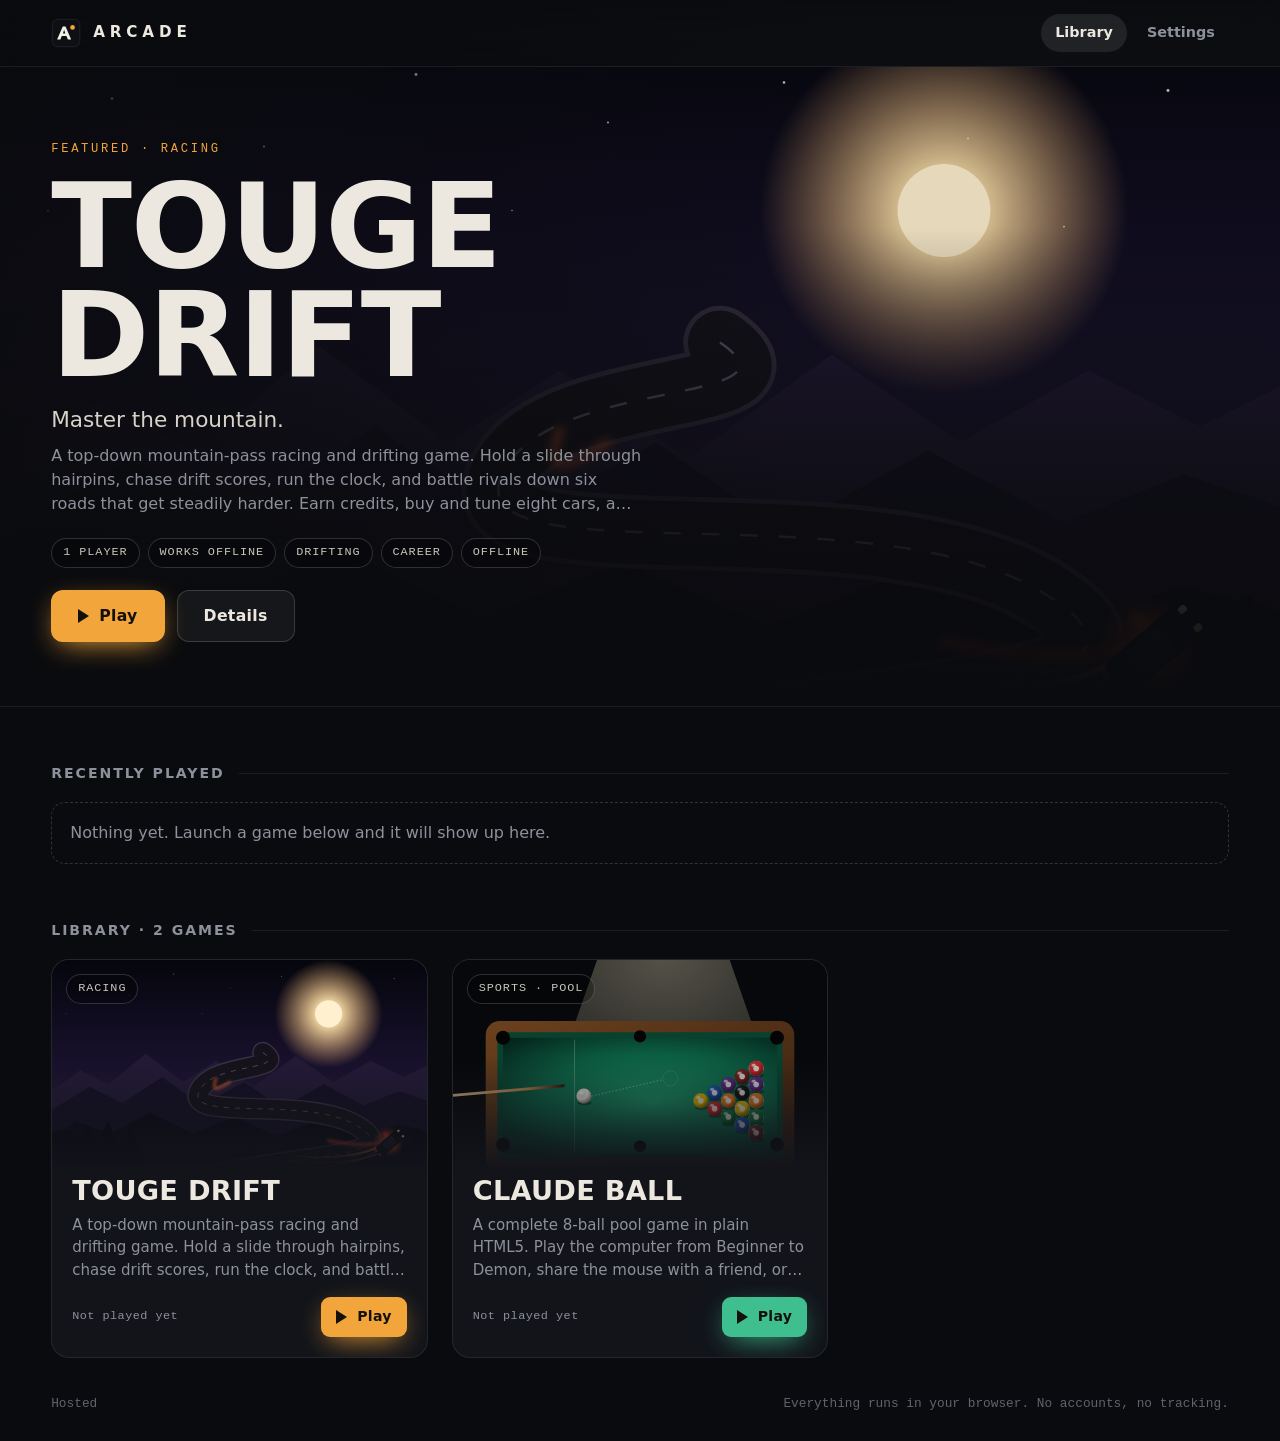
==== commit 80febfff: "Platform: launcher + registry, move Claude Ball to games/claudeball - games.json is the source of tr" ====
--- a/index.html
+++ b/index.html
@@ -1,2074 +1,41 @@
-<!DOCTYPE html>
+<!doctype html>
 <html lang="en">
 <head>
-<meta charset="UTF-8">
-<meta name="viewport" content="width=device-width, initial-scale=1, maximum-scale=1, user-scalable=no, viewport-fit=cover">
-<meta name="theme-color" content="#070b12">
-<meta name="mobile-web-app-capable" content="yes">
-<meta name="apple-mobile-web-app-capable" content="yes">
-<meta name="apple-mobile-web-app-status-bar-style" content="black-translucent">
-<meta name="apple-mobile-web-app-title" content="Claude Ball">
-<meta name="format-detection" content="telephone=no">
-<link rel="manifest" href="manifest.webmanifest">
-<link rel="apple-touch-icon" href="icons/icon-180.png">
-<link rel="icon" type="image/svg+xml" sizes="any" href="icons/favicon.svg">
-<link rel="icon" type="image/png" sizes="32x32" href="icons/favicon-32.png">
-<link rel="icon" type="image/png" sizes="64x64" href="icons/favicon-64.png">
-<title>Claude Ball</title>
-<style>
-:root{--bg:#070b12;--panel:rgba(14,22,34,0.92);--line:rgba(255,255,255,0.1);--text:#eef2f7;--muted:#98a6b8;--gold:#e9b949;--gold-2:#c8921d;--green:#2fbf8a;--red:#ff6b5e;--font:"Segoe UI",system-ui,-apple-system,"Helvetica Neue",Roboto,Arial,sans-serif}*{box-sizing:border-box;margin:0;padding:0}[hidden]{display:none !important}html,body{height:100%;overscroll-behavior:none;-webkit-text-size-adjust:100%}html{overflow:hidden;position:fixed;inset:0;width:100%}body{-webkit-touch-callout:none;-webkit-tap-highlight-color:transparent;touch-action:manipulation;background:radial-gradient(ellipse at 50% 30%,#14202f 0%,#0a1018 55%,var(--bg) 100%);color:var(--text);font-family:var(--font);overflow:hidden;-webkit-user-select:none;user-select:none}#app{display:grid;grid-template-rows:auto minmax(0,1fr) auto;height:100vh;height:100dvh;height:var(--app-h,100dvh);padding:env(safe-area-inset-top) env(safe-area-inset-right) env(safe-area-inset-bottom) env(safe-area-inset-left)}#hud{grid-row:1;display:grid;grid-template-columns:minmax(0,1fr) minmax(0,1.1fr) minmax(0,1fr);gap:12px;align-items:stretch;padding:10px 14px 4px}.player-card{background:linear-gradient(160deg,rgba(255,255,255,0.07),rgba(255,255,255,0.02));border:1px solid var(--line);border-radius:12px;padding:8px 12px;min-width:0;transition:border-color .25s,box-shadow .25s,background .25s,opacity .25s;opacity:0.7}.player-card.active{opacity:1;border-color:var(--gold);box-shadow:0 0 0 1px var(--gold),0 6px 22px rgba(233,185,73,0.22);background:linear-gradient(160deg,rgba(233,185,73,0.16),rgba(255,255,255,0.03))}#card-1{text-align:right}#card-1 .mini-balls{justify-content:flex-end}.pname{font-weight:700;font-size:1.02rem;display:flex;gap:8px;align-items:center}#card-1 .pname{justify-content:flex-end}.badge{font-size:.68rem;text-transform:uppercase;letter-spacing:.08em;color:#0c1119;background:var(--gold);border-radius:999px;padding:1px 8px;font-weight:700}.badge:empty{display:none}.pgroup{color:var(--muted);font-size:.82rem;margin:2px 0 6px;white-space:nowrap;overflow:hidden;text-overflow:ellipsis}.mini-balls{display:flex;gap:4px;flex-wrap:wrap;min-height:20px}.mini-ball{width:20px;height:20px;border-radius:50%;position:relative;flex:none;font-size:10px;font-weight:800;line-height:20px;text-align:center;color:#111;box-shadow:inset -2px -3px 4px rgba(0,0,0,.35),inset 2px 2px 3px rgba(255,255,255,.4),0 1px 3px rgba(0,0,0,.5);transition:opacity .3s,transform .3s}.mini-ball span{display:inline-block;width:11px;height:11px;line-height:11px;border-radius:50%;background:#fbfaf3}.mini-ball.pocketed{opacity:0.18;transform:scale(.8)}.mini-ball.unknown{background:rgba(255,255,255,0.12);box-shadow:none;color:transparent}#status{display:flex;align-items:center;justify-content:center;text-align:center;font-size:1.05rem;font-weight:600;padding:6px 10px;line-height:1.25;border-radius:12px;background:rgba(0,0,0,0.28);border:1px solid var(--line)}#stage{grid-row:2;position:relative;min-height:0;min-width:0;overflow:hidden}#table{position:absolute;inset:0;display:block;cursor:crosshair;touch-action:none}#stage-info{position:absolute;top:6px;right:8px;z-index:5;display:flex;gap:6px;pointer-events:none}#stage-info span{padding:3px 10px;border-radius:999px;font-size:.85rem;font-weight:700;background:rgba(0,0,0,0.45);border:1px solid var(--line);font-variant-numeric:tabular-nums}#turn-timer.warn{color:#fff;background:rgba(150,28,20,0.9);border-color:var(--red)}#net-ping{font-weight:600;opacity:.75}#toast{position:absolute;left:50%;top:14px;transform:translateX(-50%);max-width:min(92%,640px);text-align:center;pointer-events:none;padding:10px 20px;border-radius:10px;font-weight:700;font-size:1.02rem;background:rgba(12,18,28,0.92);border:1px solid var(--gold);color:var(--text);box-shadow:0 8px 28px rgba(0,0,0,.5);animation:toast-in .25s ease}#toast.foul{border-color:var(--red);background:rgba(70,18,14,0.94)}#toast.good{border-color:var(--green)}@keyframes toast-in{from{opacity:0;transform:translate(-50%,-10px)}to{opacity:1;transform:translate(-50%,0)}}.overlay{position:absolute;inset:0;display:flex;align-items:center;justify-content:center;background:radial-gradient(ellipse at center,rgba(5,9,15,.45),rgba(5,9,15,.82));backdrop-filter:blur(2px);padding:16px;overflow-y:auto;animation:fade .3s ease}@keyframes fade{from{opacity:0}to{opacity:1}}.panel{width:min(420px,100%);margin:auto;padding:30px 30px 26px;text-align:center;background:linear-gradient(170deg,rgba(26,38,56,.97),var(--panel));border:1px solid var(--line);border-radius:20px;box-shadow:0 24px 70px rgba(0,0,0,.6),inset 0 1px 0 rgba(255,255,255,.08)}.panel.wide{width:min(760px,100%);text-align:left}.panel.wide h2{text-align:center}.logo{display:block;width:88px;height:88px;margin:0 auto 10px;border-radius:22%;box-shadow:0 10px 26px rgba(0,0,0,.55)}.logo-ball{width:74px;height:74px;border-radius:50%;margin:0 auto 10px;display:grid;place-items:center;font-size:2.1rem;font-weight:900;color:#111;background:radial-gradient(circle at 34% 30%,#4a4a4a 0%,#151515 45%,#000 100%);box-shadow:0 10px 26px rgba(0,0,0,.6),inset -4px -6px 10px rgba(0,0,0,.6);position:relative}.logo-ball::before{content:"8";position:absolute;inset:22px;border-radius:50%;background:#fbfaf3;display:grid;place-items:center;font-size:1.55rem;font-weight:900;color:#111}.logo-ball{color:transparent}h1{font-size:2.3rem;letter-spacing:.02em;font-weight:800;background:linear-gradient(180deg,#fff,#cfd8e6);-webkit-background-clip:text;background-clip:text;color:transparent}h2{font-size:1.6rem;font-weight:800;margin-bottom:16px}h3{color:var(--gold);font-size:.95rem;text-transform:uppercase;letter-spacing:.08em;margin-bottom:8px}.tagline{color:var(--muted);margin:6px 0 20px;font-size:.98rem}#over-reason{margin-top:-6px}.help-grid{display:grid;grid-template-columns:1fr 1fr;gap:22px;margin-bottom:18px}.help-grid ul{padding-left:18px;color:#d3dbe6;font-size:.93rem;line-height:1.5}.help-grid li{margin-bottom:5px}.btn{display:block;width:100%;padding:13px 18px;margin:10px 0 0;font:inherit;font-weight:700;font-size:1.02rem;color:var(--text);background:linear-gradient(180deg,rgba(255,255,255,.11),rgba(255,255,255,.04));border:1px solid rgba(255,255,255,.16);border-radius:12px;cursor:pointer;transition:transform .12s ease,box-shadow .2s,background .2s,border-color .2s}.btn:hover{transform:translateY(-2px);border-color:rgba(255,255,255,.4);box-shadow:0 8px 20px rgba(0,0,0,.4)}.btn:active{transform:translateY(0)}.btn:focus-visible{outline:2px solid var(--gold);outline-offset:2px}.btn.primary{color:#1a1204;border-color:#f4cf7a;background:linear-gradient(180deg,#f6d27a,var(--gold-2))}.btn.primary:hover{box-shadow:0 8px 24px rgba(233,185,73,.35)}.btn.ghost{background:transparent;color:var(--muted);font-weight:600;font-size:.92rem}.btn.diff{display:flex;flex-direction:column;gap:2px;text-align:left;padding:12px 18px}.btn.diff b{font-size:1.1rem}.btn.diff span{font-weight:500;font-size:.85rem;color:var(--muted)}.btn.diff[data-diff="easy"]:hover{border-color:#5fd39a}.btn.diff[data-diff="medium"]:hover{border-color:var(--gold)}.btn.diff[data-diff="hard"]:hover{border-color:var(--red)}.btn.diff[data-diff="beginner"]:hover{border-color:#8fd3ff}.btn.diff[data-diff="professional"]:hover{border-color:#ff4d3d}.btn.diff.demon{background:linear-gradient(180deg,rgba(120,10,10,.55),rgba(40,0,0,.65));border-color:rgba(255,60,50,.55)}.btn.diff.demon b{color:#ff6b5e;letter-spacing:.12em;text-transform:uppercase}.btn.diff.demon:hover{border-color:#ff2d1f;box-shadow:0 8px 26px rgba(255,45,31,.35)}#menu-diff .panel{padding-top:22px;padding-bottom:20px}#menu-diff .btn.diff{padding:9px 16px;margin-top:8px}#controls{grid-row:3;display:flex;align-items:center;gap:16px;padding:8px 14px 12px;flex-wrap:wrap;justify-content:space-between}.power-wrap{display:flex;align-items:center;gap:10px;flex:1 1 280px;min-width:220px;max-width:460px}.power-label{font-weight:700;color:var(--muted);font-size:.85rem;text-transform:uppercase;letter-spacing:.08em}#power-slider{touch-action:none;--thumb-w:26px;--thumb-h:30px;-webkit-appearance:none;appearance:none;flex:1;height:20px;border-radius:10px;margin:0;cursor:pointer;--fill:0%;background:linear-gradient(90deg,#2fbf8a,#e9d34a 60%,#ff5a45) 0 0 / 100% 100% no-repeat;-webkit-mask:none;border:1px solid var(--line);box-shadow:inset 0 2px 4px rgba(0,0,0,.5);position:relative;opacity:.95}#power-slider:disabled{cursor:not-allowed;filter:grayscale(1) brightness(.55);opacity:.7}#power-slider::-webkit-slider-thumb{-webkit-appearance:none;appearance:none;width:var(--thumb-w);height:var(--thumb-h);border-radius:8px;cursor:grab;background:linear-gradient(180deg,#fff,#cfd6e0);border:2px solid var(--gold);box-shadow:0 3px 10px rgba(0,0,0,.6)}#power-slider:active::-webkit-slider-thumb{cursor:grabbing}#power-slider::-moz-range-thumb{width:22px;height:28px;border-radius:8px;background:#fff;border:2px solid var(--gold)}.power-wrap.armed .power-label{color:var(--gold)}#power-pct{width:3.2em;text-align:right;font-variant-numeric:tabular-nums;font-weight:700}.hint{color:var(--muted);font-size:.85rem;flex:1 1 260px;text-align:center}.buttons{display:flex;gap:8px}.btn.small{width:auto;margin:0;padding:8px 14px;font-size:.88rem;border-radius:9px}@media (max-width:760px){#hud{grid-template-columns:1fr 1fr;gap:8px;padding:8px 10px 2px}#status{grid-column:1 / -1;grid-row:1;font-size:.95rem;padding:4px 8px}.mini-ball{width:17px;height:17px;line-height:17px;font-size:9px}.mini-ball span{width:10px;height:10px;line-height:10px}.hint{display:none}#controls{padding:6px 10px 10px}.help-grid{grid-template-columns:1fr}h1{font-size:1.9rem}.panel{padding:22px 18px}}@media (max-height:560px){.logo,.logo-ball{display:none}.tagline{margin-bottom:8px}.btn{padding:9px 14px;margin-top:7px}.panel{padding:16px 20px}}.nudge{display:none;gap:8px}@media (pointer:coarse){.nudge{display:flex}.hint{display:none}#power-slider{height:28px;border-radius:14px;--thumb-w:40px;--thumb-h:46px}.btn.small{padding:11px 14px;min-height:44px;font-size:.95rem}.btn{min-height:46px}#table{cursor:default}}@media (max-width:520px),(max-height:500px){#stage-info{top:3px;right:5px;gap:4px}#stage-info span{padding:1px 8px;font-size:.74rem}}@media (max-width:520px){#hud{grid-template-columns:1fr 1fr;gap:6px;padding:6px 8px 2px}#status{grid-column:1 / -1;grid-row:1;font-size:.88rem;padding:3px 8px;min-height:28px;line-height:1.2}.player-card{padding:4px 8px}.pname{font-size:.92rem}.pgroup{font-size:.7rem;margin:0 0 3px}.mini-ball{width:15px;height:15px;line-height:15px;font-size:8px}.mini-ball span{width:9px;height:9px;line-height:9px}.mini-balls{gap:3px;min-height:15px}#controls{padding:4px 8px 6px;gap:6px}.power-wrap{flex:1 1 100%;max-width:none}.power-label{display:none}.nudge{flex:1}.nudge .btn.small{flex:1;min-height:40px;padding:6px 10px}.btn.small{min-height:40px;padding:6px 10px}.buttons{gap:6px}#toast{top:6px;font-size:.92rem;padding:8px 14px}.panel{padding:22px 18px}.btn.diff span{font-size:.8rem}}@media (max-height:500px) and (orientation:landscape){#app{grid-template-columns:138px minmax(0,1fr);grid-template-rows:minmax(0,1fr) auto}#hud{grid-row:1;grid-column:1;display:flex;flex-direction:column;gap:6px;padding:6px 0 0 8px;overflow:hidden}#hud[hidden] + #stage{grid-column:1 / -1;grid-row:1}#stage{grid-row:1;grid-column:2}#controls{grid-row:2;grid-column:1 / -1;padding:2px 10px 4px;gap:8px;flex-wrap:nowrap}#status{order:-1;font-size:.78rem;padding:4px 6px;line-height:1.2;min-height:0}#card-1{text-align:left}#card-1 .pname,#card-1 .mini-balls{justify-content:flex-start}.player-card{padding:5px 7px}.pname{font-size:.82rem;flex-wrap:wrap;gap:4px}.badge{font-size:.58rem;padding:0 6px}.pgroup{font-size:.68rem;margin:1px 0 3px}.mini-balls{gap:2px;min-height:12px}.mini-ball{width:13px;height:13px;line-height:13px;font-size:7px}.mini-ball span{width:8px;height:8px;line-height:8px}.power-wrap{flex:1 1 auto;max-width:none}.power-label{display:none}#power-slider{height:24px;--thumb-w:36px;--thumb-h:34px}.btn.small{padding:4px 10px;min-height:34px;font-size:.8rem}#toast{top:4px;padding:5px 12px;font-size:.85rem}.overlay{align-items:flex-start}}.install-tip{margin-top:14px;color:var(--gold);font-size:.85rem}.panel.wide-ish{width:min(520px,100%)}.field{display:block;text-align:left;margin:10px 0 0}.field>span{display:block;font-size:.8rem;font-weight:700;letter-spacing:.06em;text-transform:uppercase;color:var(--muted);margin-bottom:6px}.field>span i{text-transform:none;letter-spacing:0;font-weight:500}input[type="text"]{width:100%;padding:12px 14px;font:inherit;font-size:1.02rem;color:var(--text);background:rgba(0,0,0,.35);border:1px solid rgba(255,255,255,.18);border-radius:10px;outline:none;-webkit-user-select:text;user-select:text}input[type="text"]:focus{border-color:var(--gold);box-shadow:0 0 0 2px rgba(233,185,73,.25)}.err{color:var(--red);font-size:.88rem;margin-top:8px;text-align:left}.fineprint{margin-top:14px;color:var(--muted);font-size:.78rem}.btn.online{background:linear-gradient(180deg,#e9906f,#c4623f);border-color:#f0a98d;color:#fff}.btn.online:hover{box-shadow:0 8px 24px rgba(217,119,87,.4)}.switch-row{display:flex;align-items:center;justify-content:space-between;gap:12px;margin:14px 0 4px;padding:10px 12px;border-radius:10px;background:rgba(255,255,255,.05);border:1px solid var(--line);cursor:pointer;text-align:left}.switch-text b{display:block;font-size:1rem}.switch-text small{color:var(--muted);font-size:.8rem}.switch{position:relative;width:50px;height:28px;flex:none}.switch input{position:absolute;inset:0;opacity:0;width:100%;height:100%;margin:0;cursor:pointer;z-index:2}.switch .slider{position:absolute;inset:0;border-radius:999px;background:#3b4452;transition:background .2s}.switch .slider::after{content:"";position:absolute;top:3px;left:3px;width:22px;height:22px;border-radius:50%;background:#fff;transition:transform .2s;box-shadow:0 2px 6px rgba(0,0,0,.4)}.switch input:checked + .slider{background:#d97757}.switch input:checked + .slider::after{transform:translateX(22px)}.switch input:focus-visible + .slider{outline:2px solid var(--gold);outline-offset:2px}.pin{font-size:3.4rem;font-weight:800;letter-spacing:.18em;padding-left:.18em;margin:2px 0 6px;color:#f6d27a;text-shadow:0 4px 18px rgba(233,185,73,.35);font-variant-numeric:tabular-nums}.join-row{display:flex;gap:10px;align-items:stretch}.join-row input{flex:1;text-align:center;font-size:1.4rem;letter-spacing:.3em;font-variant-numeric:tabular-nums}.join-row .btn{width:120px;margin:0}.list-head{display:flex;align-items:center;justify-content:space-between;margin:18px 0 8px}.list-head h3{margin:0}.table-list{display:flex;flex-direction:column;gap:8px;max-height:36vh;overflow-y:auto;text-align:left}.list-note{color:var(--muted);font-size:.92rem;padding:10px 2px}.table-row{display:grid;grid-template-columns:1fr auto;grid-template-areas:"n s" "h s";gap:2px 12px;align-items:center;width:100%;padding:10px 14px;font:inherit;text-align:left;color:var(--text);background:rgba(255,255,255,.06);border:1px solid var(--line);border-radius:10px;cursor:pointer}.table-row:hover:not(:disabled){border-color:#d97757;background:rgba(217,119,87,.12)}.table-row:disabled{opacity:.5;cursor:not-allowed}.tr-name{grid-area:n;font-weight:700}.tr-sub{grid-area:h;color:var(--muted);font-size:.8rem}.tr-seats{grid-area:s;font-weight:700;color:#f6d27a}@media (max-width:520px){.pin{font-size:2.8rem}.join-row .btn{width:96px}}@media (max-height:500px) and (orientation:landscape){.pin{font-size:2.2rem}.table-list{max-height:28vh}}.diag{margin-top:10px;padding:10px 12px;border-radius:10px;font-size:.88rem;line-height:1.4;text-align:left;background:rgba(255,255,255,.06);border:1px solid var(--line)}.diag.ok{border-color:var(--green)}.diag.bad{border-color:var(--red)}.flip{background:radial-gradient(ellipse at center,rgba(5,9,15,.55),rgba(5,9,15,.9))}.flip-panel{padding-top:26px}.coin-wrap{perspective:700px;height:130px;display:grid;place-items:center;margin-bottom:8px}.coin{position:relative;width:104px;height:104px;transform-style:preserve-3d;animation:coin-spin 2.4s cubic-bezier(.2,.7,.25,1) forwards}.coin .face{position:absolute;inset:0;border-radius:50%;display:grid;place-items:center;font-weight:900;letter-spacing:.08em;font-size:.95rem;color:#3a2a05;backface-visibility:hidden;background:radial-gradient(circle at 35% 30%,#fff3bf,#e9b949 55%,#a8730f);border:4px solid #f6d27a;box-shadow:0 10px 24px rgba(0,0,0,.55),inset 0 0 14px rgba(120,80,0,.5)}.coin .back{transform:rotateY(180deg)}@keyframes coin-spin{from{transform:translateY(40px) rotateY(0deg) scale(.8)}35%{transform:translateY(-34px) rotateY(calc(var(--end) * .5)) scale(1.1)}to{transform:translateY(0) rotateY(var(--end)) scale(1)}}@media (prefers-reduced-motion:reduce){.coin{animation-duration:.01s}}.btn.danger{border-color:rgba(255,107,94,.55);color:#ffb3ab}.btn.danger:hover{border-color:var(--red);box-shadow:0 8px 22px rgba(255,107,94,.25)}.qr-box{display:block;width:100%;margin:6px 0 4px;padding:12px;cursor:pointer;font:inherit;color:var(--text);background:rgba(255,255,255,.05);border:1px dashed rgba(255,255,255,.28);border-radius:14px}.qr-box:hover{border-color:var(--gold)}.qr-box svg{width:168px;height:168px;display:block;margin:0 auto 6px;border-radius:10px;background:#fff}.qr-box small,.qr-big small{display:block;color:var(--muted);font-size:.82rem}.qr-full{background:rgba(5,9,15,.96)}.qr-big{all:unset;display:flex;flex-direction:column;align-items:center;gap:12px;cursor:pointer;width:100%;height:100%;justify-content:center;text-align:center;color:var(--text)}.qr-big svg{width:min(88vw,78vh);height:min(88vw,78vh);border-radius:18px;background:#fff;box-shadow:0 20px 60px rgba(0,0,0,.6)}.qr-big small{font-size:1rem}@media (max-height:500px) and (orientation:landscape){.qr-box svg{width:120px;height:120px}}.name-chip{display:inline-flex;align-items:center;gap:8px;margin:0 auto 14px;padding:7px 14px;font:inherit;font-weight:700;color:var(--text);cursor:pointer;background:rgba(255,255,255,.07);border:1px solid var(--line);border-radius:999px;max-width:100%}.name-chip:hover{border-color:var(--gold);background:rgba(233,185,73,.12)}.name-chip .who{overflow:hidden;text-overflow:ellipsis;white-space:nowrap;max-width:14em}.name-chip .who::before{content:"\1F464 "}.name-chip .edit{font-size:.72rem;font-weight:600;color:var(--muted);text-transform:uppercase;letter-spacing:.08em}.name-chip.empty .who{color:var(--gold)}#menu-online .name-chip{display:flex;justify-content:center;margin-bottom:8px}#coach{position:absolute;left:50%;top:10px;transform:translateX(-50%);z-index:6;width:min(94%,520px);padding:12px 16px 14px;text-align:left;background:rgba(12,18,28,.94);border:1px solid var(--gold);border-radius:14px;box-shadow:0 12px 34px rgba(0,0,0,.55);animation:toast-in .25s ease}.coach-top{display:flex;align-items:center;justify-content:space-between;gap:10px;margin-bottom:6px}#coach-step{font-size:.74rem;font-weight:800;letter-spacing:.1em;text-transform:uppercase;color:var(--gold)}.coach-skip{font:inherit;font-size:.82rem;font-weight:700;color:var(--muted);background:none;border:1px solid var(--line);border-radius:999px;padding:4px 12px;cursor:pointer}.coach-skip:hover{color:var(--text);border-color:var(--gold)}#coach-text{font-size:1.04rem;font-weight:600;line-height:1.35}#coach .btn.small{margin-top:10px}#power-slider.pulse{animation:slider-pulse 1.1s ease-in-out infinite}.power-wrap.pulse{border-radius:12px;animation:wrap-pulse 1.1s ease-in-out infinite}@keyframes wrap-pulse{0%,100%{box-shadow:0 0 0 0 rgba(233,185,73,0)}50%{box-shadow:0 0 0 5px rgba(233,185,73,.55)}}@media (max-width:520px){#coach{top:6px;padding:9px 12px 11px}#coach-text{font-size:.94rem}}@media (max-height:500px) and (orientation:landscape){#coach{top:4px;padding:6px 12px 8px}#coach-text{font-size:.85rem}.coach-top{margin-bottom:2px}}.field.vol{margin:14px 0 10px}.field.vol span{display:block;margin-bottom:8px}#vol{width:100%;height:34px;-webkit-appearance:none;appearance:none;background:transparent;touch-action:none}#vol::-webkit-slider-runnable-track{height:12px;border-radius:6px;background:linear-gradient(to right,var(--gold) var(--fill,70%),rgba(255,255,255,.16) var(--fill,70%))}#vol::-moz-range-track{height:12px;border-radius:6px;background:rgba(255,255,255,.16)}#vol::-moz-range-progress{height:12px;border-radius:6px;background:var(--gold)}#vol::-webkit-slider-thumb{-webkit-appearance:none;width:28px;height:28px;margin-top:-8px;border-radius:50%;background:#fff;border:3px solid var(--gold)}#vol::-moz-range-thumb{width:22px;height:22px;border-radius:50%;background:#fff;border:3px solid var(--gold)}#menu-settings .name-chip{display:flex;justify-content:center;margin-bottom:6px}.name-chip.static{cursor:default}.name-chip.static:hover{border-color:inherit;background:inherit}
-</style>
+  <meta charset="utf-8">
+  <title>Arcade</title>
+  <meta name="viewport" content="width=device-width, initial-scale=1, viewport-fit=cover">
+  <meta name="description" content="A personal arcade of browser games that work offline: Touge Drift and Claude Ball.">
+  <meta name="theme-color" content="#0a0b0e">
+  <meta name="color-scheme" content="dark">
+  <link rel="manifest" href="manifest.webmanifest">
+  <link rel="icon" type="image/svg+xml" href="assets/icons/arcade.svg">
+  <link rel="apple-touch-icon" href="assets/icons/arcade-180.png">
+  <link rel="stylesheet" href="launcher.css">
 </head>
 <body>
-<div id="app">
-<header id="hud" hidden>
-<div class="player-card" id="card-0">
-<div class="pname"><span class="name"></span><span class="badge"></span></div>
-<div class="pgroup"></div>
-<div class="mini-balls"></div>
-</div>
-<div id="status" aria-live="polite"></div>
-<div class="player-card" id="card-1">
-<div class="pname"><span class="name"></span><span class="badge"></span></div>
-<div class="pgroup"></div>
-<div class="mini-balls"></div>
-</div>
-</header>
-<main id="stage">
-<canvas id="table" aria-label="Pool table"></canvas>
-<div id="stage-info"><span id="turn-timer" hidden></span><span id="net-ping" hidden title="Round trip to your opponent"></span></div>
-<div id="toast" role="status" hidden></div>
-<div id="coach" hidden role="dialog" aria-live="polite">
-<div class="coach-top"><span id="coach-step">Step 1 of 3</span><button class="coach-skip" id="btn-coach-skip" type="button">Skip tutorial</button></div>
-<p id="coach-text"></p>
-<button class="btn small primary" id="btn-coach-done" type="button" hidden>Start playing</button>
-</div>
-<section class="overlay" id="menu-main">
-<div class="panel">
-<img class="logo" src="icons/icon.svg" alt="" width="96" height="96">
-<h1>Claude Ball</h1>
-<p class="tagline">Offline 8-ball pool for one or two players</p>
-<button class="btn primary" id="btn-play">Play</button>
-<button class="btn" id="btn-help">How to Play</button>
-<button class="btn" id="btn-settings">Settings</button>
-<p class="install-tip" id="install-tip" hidden>Install: tap <b>Share</b> &rarr; <b>Add to Home Screen</b></p>
-</div>
-</section>
-<section class="overlay" id="menu-play" hidden>
-<div class="panel">
-<h2>Play</h2>
-<button class="btn primary" id="btn-single">Single Player</button>
-<button class="btn primary" id="btn-two">Local Two Player</button>
-<button class="btn primary online" id="btn-online">Online</button>
-<button class="btn ghost" id="btn-play-back">Back</button>
-</div>
-</section>
-<section class="overlay" id="menu-settings" hidden>
-<div class="panel">
-<h2>Settings</h2>
-<button class="name-chip" id="name-chip" type="button" title="Change your name"><span class="who">Set your name</span><span class="edit">edit</span></button>
-<label class="field vol"><span>Sound volume: <b id="vol-pct">70%</b></span>
-<input id="vol" type="range" min="0" max="100" step="1" value="70"></label>
-<button class="btn ghost" id="btn-settings-back">Back</button>
-</div>
-</section>
-<section class="overlay" id="menu-diff" hidden>
-<div class="panel">
-<h2>Choose Difficulty</h2>
-<button class="btn diff" data-diff="beginner"><b>Beginner</b><span>Barely knows what it's doing</span></button>
-<button class="btn diff" data-diff="easy"><b>Easy</b><span>Wobbly aim, frequent mistakes</span></button>
-<button class="btn diff" data-diff="medium"><b>Medium</b><span>Decent shots, beatable</span></button>
-<button class="btn diff" data-diff="hard"><b>Hard</b><span>Plans shots, avoids fouls</span></button>
-<button class="btn diff" data-diff="professional"><b>Professional</b><span>Near-perfect aim, plays for position</span></button>
-<button class="btn diff demon" data-diff="demon"><b>Demon</b><span>Flawless. You are not meant to win.</span></button>
-<button class="btn ghost" id="btn-diff-back">Back</button>
-</div>
-</section>
-<section class="overlay" id="menu-help" hidden>
-<div class="panel wide">
-<h2>How to Play</h2>
-<div class="help-grid">
-<div>
-<h3>Controls</h3>
-<ul>
-<li><b>Move the mouse</b> to aim the cue.</li>
-<li><b>Click the table</b> to lock the aim (click again, right-click or <b>Esc</b> to unlock).</li>
-<li><b>Drag the Power slider</b> at the bottom, then <b>release</b> to shoot.</li>
-<li><b>Arrow keys</b> (or the on-screen &#9664; &#9654; on touch screens) fine-tune aim.</li>
-<li><b>Touch:</b> drag on the table to aim, lift your finger to lock, then drag the slider.</li>
-<li>With <b>ball in hand</b>, click to place the cue ball behind the head string (left two diamonds).</li>
-<li><b>M</b> toggles sound.</li>
-</ul>
-</div>
-<div>
-<h3>Rules (simplified WPA)</h3>
-<ul>
-<li>Break: pocket a ball, or drive at least 4 balls to a rail. An 8-ball pocketed on the break is re-spotted.</li>
-<li>The first ball legally pocketed after the break decides who plays <b>solids (1-7)</b> and who plays <b>stripes (9-15)</b>.</li>
-<li>Keep shooting while you pocket your own balls.</li>
-<li>Fouls (a scratch, hitting the wrong ball first, or hitting no ball) give your opponent <b>ball in hand</b> behind the head string.</li>
-<li>Clear your group, then pocket the <b>8-ball</b> to win. Sinking it early, or fouling while you sink it, loses.</li>
-</ul>
-</div>
-</div>
-<button class="btn" id="btn-help-tutorial">Replay the tutorial</button>
-<button class="btn primary" id="btn-help-back">Back</button>
-</div>
-</section>
-<section class="overlay" id="menu-online" hidden>
-<div class="panel">
-<h2>Play Online</h2>
-<div class="name-chip static" id="name-chip-online"><span class="who">Set your name</span></div>
-<button class="btn primary" id="btn-join-invite" hidden>Join table <b id="invite-pin"></b></button>
-<button class="btn primary" id="btn-host-table">Host a Table</button>
-<button class="btn primary" id="btn-find-table">Find a Table</button>
-<button class="btn" id="btn-diag">Test my connection</button>
-<p class="diag" id="diag-out" hidden></p>
-<button class="btn ghost" id="btn-online-back">Back</button>
-<p class="fineprint">&#128274; Games are end-to-end encrypted. Online play needs an internet connection; local and computer games stay fully offline.</p>
-</div>
-</section>
-<section class="overlay" id="menu-host" hidden>
-<div class="panel">
-<h2>Host a Table</h2>
-<label class="field"><span>Table name</span>
-<input id="host-name" type="text" maxlength="24" autocomplete="off" spellcheck="false"></label>
-<label class="field"><span>Password <i>(optional)</i></span>
-<input id="host-pass" type="text" maxlength="20" autocomplete="off" spellcheck="false" placeholder="Leave empty for none"></label>
-<label class="switch-row">
-<span class="switch-text"><b id="vis-label">Public</b><small id="vis-hint">Listed in Find a Table</small></span>
-<span class="switch"><input type="checkbox" id="host-public" checked><span class="slider"></span></span>
-</label>
-<p class="err" id="host-err" hidden></p>
-<button class="btn primary" id="btn-create-table">Create Table</button>
-<button class="btn ghost" id="btn-host-back">Back</button>
-</div>
-</section>
-<section class="overlay" id="menu-wait" hidden>
-<div class="panel">
-<h2 id="wait-name">Your table</h2>
-<p class="tagline">Table number</p>
-<div class="pin" id="wait-pin">----</div>
-<p class="tagline" id="wait-status">Waiting for an opponent&hellip;</p>
-<button class="qr-box" id="qr-box" type="button" hidden aria-label="Show the QR code larger"><span id="qr-svg"></span><small>Scan to join &middot; tap to enlarge</small></button>
-<button class="btn" id="btn-copy-pin">Copy invite</button>
-<button class="btn ghost" id="btn-wait-cancel">Close table</button>
-</div>
-</section>
-<section class="overlay" id="menu-find" hidden>
-<div class="panel wide-ish">
-<h2>Find a Table</h2>
-<div class="join-row">
-<input id="find-pin" type="text" inputmode="numeric" pattern="[0-9]*" maxlength="4" autocomplete="off" placeholder="Table #">
-<button class="btn primary" id="btn-join-pin">Join</button>
-</div>
-<p class="err" id="find-err" hidden></p>
-<div class="list-head"><h3>Public tables</h3><button class="btn small" id="btn-refresh">Refresh</button></div>
-<div id="table-list" class="table-list"></div>
-<button class="btn ghost" id="btn-find-back">Back</button>
-</div>
-</section>
-<section class="overlay" id="menu-pass" hidden>
-<div class="panel">
-<h2 id="pass-title">Password needed</h2>
-<label class="field"><span>Password</span>
-<input id="pass-input" type="text" maxlength="20" autocomplete="off" spellcheck="false"></label>
-<p class="err" id="pass-err" hidden></p>
-<button class="btn primary" id="btn-pass-join">Join</button>
-<button class="btn ghost" id="btn-pass-cancel">Cancel</button>
-</div>
-</section>
-<section class="overlay" id="menu-name" hidden>
-<div class="panel">
-<h2 id="name-title">What's your name?</h2>
-<p class="tagline" id="name-sub">Use your first name. It's saved on this device and shown to opponents online.</p>
-<label class="field"><span>Your name</span>
-<input id="nick" type="text" maxlength="16" autocomplete="off" autocapitalize="words" spellcheck="false" placeholder="e.g. Zane"></label>
-<p class="err" id="nick-err" hidden></p>
-<button class="btn primary" id="btn-name-save">Save</button>
-<button class="btn ghost" id="btn-name-cancel">Cancel</button>
-</div>
-</section>
-<section class="overlay" id="menu-pause" hidden>
-<div class="panel">
-<h2>Menu</h2>
-<button class="btn primary" id="btn-resume">Resume</button>
-<button class="btn" id="btn-pause-restart">Restart game</button>
-<button class="btn" id="btn-sound-pause">Sound: On</button>
-<button class="btn danger" id="btn-pause-main">Return to main menu</button>
-</div>
-</section>
-<section class="overlay" id="menu-confirm" hidden>
-<div class="panel">
-<h2>Leave this match?</h2>
-<p class="tagline">Your opponent will be told you left and the game will end.</p>
-<button class="btn danger" id="btn-leave-yes">Leave match</button>
-<button class="btn primary" id="btn-leave-no">Stay</button>
-</div>
-</section>
-<section class="overlay qr-full" id="menu-qr" hidden>
-<button class="qr-big" id="qr-big" type="button" aria-label="Close the QR code"><span id="qr-svg-big"></span><small>Tap anywhere to go back</small></button>
-</section>
-<section class="overlay flip" id="flip" hidden>
-<div class="panel flip-panel">
-<div class="coin-wrap"><div class="coin" id="coin"><span class="face front">HEADS</span><span class="face back">TAILS</span></div></div>
-<h2 id="flip-title">Coin toss</h2>
-<p class="tagline" id="flip-sub"></p>
-</div>
-</section>
-<section class="overlay" id="menu-over" hidden>
-<div class="panel">
-<h2 id="over-title">Game Over</h2>
-<p id="over-reason" class="tagline"></p>
-<button class="btn primary" id="btn-again">Play Again</button>
-<button class="btn" id="btn-over-menu">Main Menu</button>
-</div>
-</section>
-</main>
-<footer id="controls" hidden>
-<div class="power-wrap">
-<span class="power-label">Power</span>
-<input type="range" id="power-slider" min="0" max="1000" value="0" step="1" disabled
-aria-label="Shot power: drag, then release to shoot" tabindex="-1">
-<span id="power-pct">0%</span>
-</div>
-<div class="hint" id="hint">Move the mouse to aim &middot; click the table to lock the aim</div>
-<div class="nudge" aria-label="Fine-tune aim">
-<button class="btn small" id="btn-nudge-l" aria-label="Rotate aim left">&#9664;</button>
-<button class="btn small" id="btn-nudge-r" aria-label="Rotate aim right">&#9654;</button>
-</div>
-<div class="buttons">
-<button class="btn small" id="btn-menu">Menu</button>
-</div>
-</footer>
-</div>
-<noscript><p style="color:#fff;padding:2em">This game needs JavaScript enabled.</p></noscript>
-<script>
-!function(){"use strict";const x=globalThis.Pool=globalThis.Pool||{},y=1e3,n=500,a=Math.SQRT1_2,E=[{x:-10,y:-10,r:27,kind:"corner",ax:a,ay:a},{x:1010,y:-10,r:27,kind:"corner",ax:-a,ay:a},{x:-10,y:510,r:27,kind:"corner",ax:a,ay:-a},{x:1010,y:510,r:27,kind:"corner",ax:-a,ay:-a},{x:500,y:-16,r:24,kind:"side",ax:0,ay:1},{x:500,y:516,r:24,kind:"side",ax:0,ay:-1}],r=[{x1:40,y1:0,x2:470,y2:0,nx:0,ny:-1},{x1:530,y1:0,x2:960,y2:0,nx:0,ny:-1},{x1:40,y1:n,x2:470,y2:n,nx:0,ny:1},{x1:530,y1:n,x2:960,y2:n,nx:0,ny:1},{x1:0,y1:40,x2:0,y2:460,nx:-1,ny:0},{x1:y,y1:40,x2:y,y2:460,nx:1,ny:0}];x.CONFIG={W:y,H:n,R:12,RAIL:64,CUSHION:22,HEAD_X:250,FOOT_X:750,POCKETS:E,SEGMENTS:r,DT:1/300,MAX_SPEED:2300,DECEL:110,DRAG:.55,STOP_SPEED:4,BALL_E:.95,CUSHION_E:.74,CUSHION_FRICTION:.98,POWER_EXPONENT:1.5,CHARGE_TIME:1.7,MIN_POWER:.04,TURN_SECONDS:30,TURN_GRACE:1.5,BALL_COLORS:{1:"#f2c200",2:"#1b4fb5",3:"#d62828",4:"#5b2a86",5:"#f07a1a",6:"#0f7a3a",7:"#7a1f1f",8:"#141414"}}}();
-</script>
-<script>
-!function(){"use strict";const t=globalThis.Pool=globalThis.Pool||{},o=t.CONFIG,n=o.R,e=2*n;function c(t,o,n){return{id:t,x:o,y:n,vx:0,vy:0,pocketed:!1,pocketIdx:-1,pocketTime:0}}function i(t,o){for(let n=t.length-1;n>0;n--){const e=Math.floor(o()*(n+1));[t[n],t[e]]=[t[e],t[n]]}return t}function r(t){return t.balls[0]}function s(t,o){return t.balls.find(t=>t.id===o)}function l(t,o,n,e,c){t.events&&t.events.push({type:o,speed:n,a:e,b:c})}function f(t,o,n){o.pocketed=!0,o.pocketIdx=n,o.pocketTime=t.time,o.vx=o.vy=0,0===o.id?t.shot.cuePocketed=!0:t.shot.pocketed.push(o.id),l(t,"pocket",0,o.id)}function u(t){const n=t.balls,c=t.shot;for(let i=0;i<n.length;i++){const r=n[i];if(!r.pocketed)for(let s=i+1;s<n.length;s++){const i=n[s];if(i.pocketed)continue;let f=i.x-r.x,u=i.y-r.y;const a=f*f+u*u;if(a>=e*e)continue;let h=Math.sqrt(a);h<1e-6&&(f=1,u=0,h=1e-6);const x=f/h,y=u/h,d=(e-h)/2+1e-4;r.x-=x*d,r.y-=y*d,i.x+=x*d,i.y+=y*d;const p=(i.vx-r.vx)*x+(i.vy-r.vy)*y;if(p>=0)continue;const v=-(1+o.BALL_E)*p/2;r.vx-=v*x,r.vy-=v*y,i.vx+=v*x,i.vy+=v*y,null!==c.firstContact||0!==r.id&&0!==i.id||(c.firstContact=0===r.id?i.id:r.id),l(t,"ball",-p,r.id,i.id)}}}function a(t){const e=t.shot;for(const c of t.balls)if(!c.pocketed)for(const i of o.SEGMENTS){const r=i.x2-i.x1,s=i.y2-i.y1,f=r*r+s*s;let u=((c.x-i.x1)*r+(c.y-i.y1)*s)/f;u=u<0?0:u>1?1:u;const a=i.x1+r*u,h=i.y1+s*u;let x=c.x-a,y=c.y-h;const d=x*x+y*y;if(d>=n*n)continue;let p,v,E=Math.sqrt(d);E<1e-6?(p=-i.nx,v=-i.ny,E=0):(p=x/E,v=y/E),c.x+=p*(n-E),c.y+=v*(n-E);const M=c.vx*p+c.vy*v;if(M>=0)continue;const k=c.vx-M*p,C=c.vy-M*v;c.vx=k*o.CUSHION_FRICTION-M*o.CUSHION_E*p,c.vy=C*o.CUSHION_FRICTION-M*o.CUSHION_E*v,e.cushionBalls.indexOf(c.id)<0&&e.cushionBalls.push(c.id),null!==e.firstContact&&(e.cushionAfterContact=!0),l(t,"cushion",-M,c.id)}}function h(t,e){e=e||o.DT,t.time+=e;for(const n of t.balls){if(n.pocketed)continue;n.x+=n.vx*e,n.y+=n.vy*e;const c=Math.hypot(n.vx,n.vy);if(c>0){const i=c-(o.DECEL+o.DRAG*c)*e;if(i<=o.STOP_SPEED){n.vx=n.vy=0;for(let e=0;e<o.POCKETS.length;e++){const c=o.POCKETS[e];if(Math.hypot(n.x-c.x,n.y-c.y)<c.r+20){f(t,n,e);break}}}else{const t=i/c;n.vx*=t,n.vy*=t}}}u(t),u(t),a(t),u(t),a(t),function(t){for(const e of t.balls){if(e.pocketed)continue;let c=-1,i=1/0;for(let n=0;n<o.POCKETS.length;n++){const r=o.POCKETS[n],s=e.x-r.x,l=e.y-r.y,u=Math.sqrt(s*s+l*l);if(u<r.r){f(t,e,n),c=-2;break}u<i&&(i=u,c=n)}if(-2!==c&&!e.pocketed&&(e.x<0||e.x>o.W||e.y<0||e.y>o.H)){if(i<70){f(t,e,c);continue}const r=Math.min(o.W-n,Math.max(n,e.x)),s=Math.min(o.H-n,Math.max(n,e.y));r!==e.x&&(e.vx=Math.abs(e.vx)*(r>e.x?1:-1)*o.CUSHION_E),s!==e.y&&(e.vy=Math.abs(e.vy)*(s>e.y?1:-1)*o.CUSHION_E),e.x=r,e.y=s}}}(t)}function x(t){for(const o of t.balls)if(!o.pocketed&&(0!==o.vx||0!==o.vy))return!0;return!1}function y(t){return o.MAX_SPEED*Math.pow(Math.max(0,Math.min(1,t)),o.POWER_EXPONENT)}function d(t){let n=t,e=0;for(;n>o.STOP_SPEED;)e+=.002*n,n-=.002*(o.DECEL+o.DRAG*n);return e}function p(t){let n=0,e=2*o.MAX_SPEED;for(let o=0;o<40;o++){const o=(n+e)/2;d(o)<t?n=o:e=o}return(n+e)/2}function v(t,c,i,r){if(c<n||c>o.W-n||i<n||i>o.H-n)return!1;if("head"===r&&c>o.HEAD_X)return!1;for(const t of o.POCKETS)if(Math.hypot(c-t.x,i-t.y)<t.r+n)return!1;for(const o of t.balls)if(0!==o.id&&!o.pocketed&&Math.hypot(c-o.x,i-o.y)<e+.5)return!1;return!0}t.Physics={newShotInfo:function(){return{firstContact:null,cushionAfterContact:!1,cushionBalls:[],pocketed:[],cuePocketed:!1}},createBall:c,createWorld:function(t){const r=t||Math.random,s=function(){const t=Math.sqrt(3)*n+.15,c=e+.15,i=[];for(let n=0;n<5;n++)for(let e=0;e<=n;e++)i.push({row:n,j:e,x:o.FOOT_X+n*t,y:o.H/2+(e-n/2)*c});return i}(),l=i([1,2,3,4,5,6,7],r),f=i([9,10,11,12,13,14,15],r),u=new Array(15).fill(null),a=s.findIndex(t=>2===t.row&&1===t.j),h=s.findIndex(t=>4===t.row&&0===t.j),x=s.findIndex(t=>4===t.row&&4===t.j);u[a]=8;const y=r()<.5;u[h]=y?l.pop():f.pop(),u[x]=y?f.pop():l.pop();const d=i(l.concat(f),r);for(let t=0;t<15;t++)null===u[t]&&(u[t]=d.pop());const p=[c(0,o.HEAD_X,o.H/2)];return s.forEach((t,o)=>p.push(c(u[o],t.x,t.y))),{balls:p,time:0,shot:{firstContact:null,cushionAfterContact:!1,cushionBalls:[],pocketed:[],cuePocketed:!1},events:null}},cloneWorld:function(t){return JSON.parse(JSON.stringify(t))},cue:r,ball:s,step:h,isMoving:x,simulate:function(t,n){let e=0;for(n=n||40;e<n&&(h(t,o.DT),e+=o.DT,x(t)););return e},shoot:function(t,o,n){t.shot={firstContact:null,cushionAfterContact:!1,cushionBalls:[],pocketed:[],cuePocketed:!1};const e=r(t),c=y(n);e.vx=Math.cos(o)*c,e.vy=Math.sin(o)*c},castRay:function(t,c,i,r,s,l){let f={type:"none",t:1/0,gx:c,gy:i};for(const o of t.balls){if(o.pocketed||0===o.id||o.id===l)continue;const t=c-o.x,n=i-o.y,u=t*r+n*s,a=u*u-(t*t+n*n-e*e);if(a<0)continue;const h=-u-Math.sqrt(a);h>=0&&h<f.t&&(f={type:"ball",t:h,ball:o,gx:c+r*h,gy:i+s*h})}let u=1/0;return r>1e-9?u=Math.min(u,(o.W-n-c)/r):r<-1e-9&&(u=Math.min(u,(n-c)/r)),s>1e-9?u=Math.min(u,(o.H-n-i)/s):s<-1e-9&&(u=Math.min(u,(n-i)/s)),u<f.t&&(f={type:"cushion",t:Math.max(0,u),gx:c+r*Math.max(0,u),gy:i+s*Math.max(0,u)}),f},powerToSpeed:y,speedToPower:function(t){return Math.min(1,Math.pow(Math.max(0,t)/o.MAX_SPEED,1/o.POWER_EXPONENT))},travelDistance:d,speedForTravel:p,speedBeforeTravel:function(t,o){return p(d(t)+o)},validCuePosition:v,findCueSpot:function(t,e){const c="head"===e?o.HEAD_X:o.W-n;for(let c=o.HEAD_X-40;c>=n;c-=10)for(let i=o.H/2;i<o.H-n;i+=10)for(const n of[i,o.H-i])if(v(t,c,n,e))return{x:c,y:n};for(let i=o.HEAD_X;i<=c;i+=10)for(let c=n;c<=o.H-n;c+=10)if(v(t,i,c,e))return{x:i,y:c};return null},placeCue:function(t,o,n){const e=r(t);e.x=o,e.y=n,e.vx=e.vy=0,e.pocketed=!1,e.pocketIdx=-1},respot8:function(t){const c=s(t,8);let i=o.FOOT_X;const r=n=>t.balls.every(t=>t===c||t.pocketed||Math.hypot(t.x-n,t.y-o.H/2)>=e+.5);for(;!r(i)&&i<o.W-n;)i+=2;c.pocketed=!1,c.pocketIdx=-1,c.x=i,c.y=o.H/2,c.vx=c.vy=0}}}();
-</script>
-<script>
-!function(){"use strict";const e=globalThis.Pool=globalThis.Pool||{},n=e.Physics;function o(e){return 0===e?"cue":8===e?"eight":e<8?"solid":"stripe"}function t(e){return"solid"===e?"stripe":"solid"}e.CONFIG;const l=e=>"You"===e?"are":"is";function r(e){return"solid"===e?"solids":"stripe"===e?"stripes":e}function a(e,n){return e.balls.filter(e=>!e.pocketed&&0!==e.id&&8!==e.id&&o(e.id)===n).length}e.Rules={timeoutFoul:function(e){const o=e.world;return e.breakShot=!1,e.current=1-e.current,e.ballInHand=!0,e.handZone=n.findCueSpot(o,"head")?"head":"any",{fouls:["Out of time"],notes:[],continueTurn:!1,gameOver:!1,winner:null,ownPocketed:0,oppPocketed:0,scratch:!1,assigned:null}},be:l,groupOf:o,other:t,groupName:r,newGame:function(e){const o="single"===(e=e||{}).mode,t="online"===e.mode,l=e.names||["Player 1","Player 2"];return{mode:o?"single":t?"online":"two",difficulty:e.difficulty||"medium",world:n.createWorld(e.rng),players:[{name:o?"You":l[0],group:null,ai:!1},{name:o?"Computer":l[1],group:null,ai:o}],current:1===e.breaker?1:0,openTable:!0,breakShot:!0,ballInHand:!0,handZone:"head",state:"placing",over:!1,winner:null,endReason:""}},cloneGame:function(e){const n=JSON.parse(JSON.stringify(e));return n.world.events=null,n},remaining:a,legalTargetIds:function(e,n){const t=e.players[void 0===n?e.current:n],l=e.world,r=l.balls.filter(e=>!e.pocketed&&0!==e.id);return e.breakShot?r.map(e=>e.id):null===t.group?r.filter(e=>8!==e.id).map(e=>e.id):0===a(l,t.group)?l.balls.some(e=>8===e.id&&!e.pocketed)?[8]:[]:r.filter(e=>o(e.id)===t.group).map(e=>e.id)},targetLabel:function(e,n){const o=e.players[n];return e.breakShot?"Break":null===o.group?"Open table":0===a(e.world,o.group)?"Shoot the 8-ball":"solid"===o.group?"Solids (1-7)":"Stripes (9-15)"},resolveShot:function(e){const u=e.world,s=u.shot,i=e.current,c=1-i,d=e.players[i],p=e.players[c],h={fouls:[],notes:[],continueTurn:!1,gameOver:!1,winner:null,ownPocketed:0,oppPocketed:0,scratch:s.cuePocketed,assigned:null},g=s.pocketed.slice(),f=g.indexOf(8)>=0,b=g.filter(e=>8!==e),k=null===d.group?-1:a(u,d.group)+b.filter(e=>o(e)===d.group).length;var m;if(e.breakShot?(s.cuePocketed&&h.fouls.push("Scratch on the break"),b.length>0||f||s.cushionBalls.length>=4||h.fouls.push("Illegal break (a ball must be pocketed, or at least 4 balls must reach a rail)"),f&&(n.respot8(u),h.notes.push("The 8-ball was re-spotted"))):(null===s.firstContact?h.fouls.push("No ball was hit"):(m=s.firstContact,(null===d.group?8!==m:0===k?8===m:o(m)===d.group)||(null===d.group?h.fouls.push("The 8-ball was hit first on an open table"):0===k?h.fouls.push("The 8-ball must be hit first"):h.fouls.push("Wrong ball hit first (must hit "+r(d.group)+")"))),s.cuePocketed&&h.fouls.push("Scratch (cue ball pocketed)")),f&&!e.breakShot){const n=0===k;return h.gameOver=!0,n&&0===h.fouls.length?(h.winner=i,e.endReason=d.name+" legally pocketed the 8-ball"):(h.winner=c,e.endReason=n?d.name+" fouled while pocketing the 8-ball":d.name+" pocketed the 8-ball too early"),e.over=!0,e.winner=h.winner,e.state="over",e.breakShot=!1,h}if(!e.breakShot&&null===d.group&&0===h.fouls.length&&b.length>0){const n=o(b[0]);d.group=n,p.group=t(n),e.openTable=!1,h.assigned=n,h.notes.push(d.name+" "+l(d.name)+" "+r(n)+", and "+p.name+" "+l(p.name)+" "+r(p.group))}return d.group?(h.ownPocketed=b.filter(e=>o(e)===d.group).length,h.oppPocketed=b.length-h.ownPocketed):h.ownPocketed=b.length,e.breakShot&&f&&(h.ownPocketed+=1),e.breakShot=!1,h.fouls.length?(e.current=c,e.ballInHand=!0,e.handZone=n.findCueSpot(u,"head")?"head":"any"):h.ownPocketed>0?h.continueTurn=!0:(e.current=c,e.ballInHand=!1),h}}}();
-</script>
-<script>
-!function(){"use strict";const e=globalThis.Pool=globalThis.Pool||{},o=e.CONFIG,n=e.Physics,t=e.Rules,r=o.R,a=2*r,l={beginner:{angleSigma:.085,powerSigma:.4,randomShot:.8},easy:{angleSigma:.04,powerSigma:.2,randomShot:.35},medium:{angleSigma:.014,powerSigma:.09,randomShot:0},hard:{angleSigma:.003,powerSigma:.03,randomShot:0},professional:{angleSigma:.0012,powerSigma:.01,randomShot:0},demon:{angleSigma:0,powerSigma:0,randomShot:0}};function s(e){const o=Math.max(1e-9,e()),n=e();return Math.sqrt(-2*Math.log(o))*Math.cos(2*Math.PI*n)}function c(e,o,n,t,r,a){const l=r-n,s=a-t,c=l*l+s*s;let i=c?((e-n)*l+(o-t)*s)/c:0;return i=Math.max(0,Math.min(1,i)),Math.hypot(e-(n+l*i),o-(t+s*i))}function i(e,l,s){const i=e.world,u=t.legalTargetIds(e,l),h=[];for(const e of u){const t=n.ball(i,e);t&&!t.pocketed&&o.POCKETS.forEach((l,u)=>{const f=l.x+.03*(o.W/2-l.x)+6*l.ax,g=l.y+.03*(o.H/2-l.y)+6*l.ay,d=f-t.x,p=g-t.y,m=Math.hypot(d,p);if(m<1)return;const w=d/m,y=p/m,x=-(w*l.ax+y*l.ay);if(x<("side"===l.kind?.5:.35))return;const M=t.x-w*a,b=t.y-y*a;if(M<r||M>o.W-r||b<r||b>o.H-r)return;const S=M-s.x,H=b-s.y,I=Math.hypot(S,H);if(I<1)return;const T=(S*w+H*y)/I;if(T<.25)return;for(const o of i.balls)if(!o.pocketed&&0!==o.id&&o.id!==e){if(c(o.x,o.y,s.x,s.y,M,b)<a-.5)return;if(c(o.x,o.y,t.x,t.y,f,g)<a-.5)return}const P=180*Math.acos(Math.min(1,T))/Math.PI,k=100-.03*I-.05*m-.7*P+20*x,E=n.speedForTravel(m+90)/(Math.max(.3,T)*(1+o.BALL_E)/2),_=n.speedBeforeTravel(E,I);h.push({targetId:e,pocket:u,angle:Math.atan2(H,S),power:Math.min(1,Math.max(.12,n.speedToPower(_))),score:k,cut:P})})}return h.sort((e,o)=>o.score-e.score),h}function u(e,o,n){const t=i(e,o,n);return t.length?t[0].score:0}function h(e){const t=n.cue(e.world);return t.pocketed?{x:o.HEAD_X,y:o.H/2}:{x:t.x,y:t.y}}function f(e,t){const a=[],l=e.handZone,s=e.world,c="head"===l?o.HEAD_X:o.W-r-8;t=t||36;for(let e=r+8;e<=c;e+=t)for(let c=r+8;c<=o.H-r-8;c+=t)n.validCuePosition(s,e,c,l)&&a.push({x:e,y:c});return a}function g(e,o){return Math.atan2(o.y-e.y,o.x-e.x)}function d(e,o,r,a){const l=a||h(e),s=e.world,c=t.legalTargetIds(e);let i=null,u=1/0;for(const e of c){const o=n.ball(s,e),t=Math.hypot(o.x-l.x,o.y-l.y);t<u&&(u=t,i=o)}const f=i?g(l,i):o()*Math.PI*2,d=n.speedToPower(n.speedForTravel((i?u:400)+500*(r||.45)));return{angle:f,power:Math.max(r||.45,Math.min(1,d))}}function p(e,r,a,l){const{g:s,res:c}=function(e,o,r,a){const l=t.cloneGame(e);return o&&n.placeCue(l.world,o.x,o.y),n.shoot(l.world,r,a),n.simulate(l.world,30),{g:l,res:t.resolveShot(l)}}(e,a.cue,a.angle,a.power);if(s.over)return{score:s.winner===r?1e6:-1e6,g:s,res:c};let h=400*-c.fouls.length+120*c.ownPocketed-80*c.oppPocketed;const f=n.cue(s.world),g=f.pocketed?{x:o.HEAD_X,y:o.H/2}:{x:f.x,y:f.y};if(s.current===r)if(h+=60,l){const e=i(s,r,g);h+=.6*(e.length?e[0].score:0)+6*Math.min(5,e.filter(e=>e.score>55).length)}else h+=.6*u(s,r,g);else h-=s.ballInHand?250:.5*u(s,s.current,g);return{score:h,g:s,res:c}}function m(e,o,n){return p(e,o,n,!1).score}function w(e,t,r){const a=o.H/2+60*(r()-.5),l={x:o.HEAD_X-20*r(),y:a},s=n.ball(e.world,e.world.balls[1].id),c="hard"===t||"professional"===t||"demon"===t?1:"medium"===t?.93:"easy"===t?.7:.5;return{cue:l,angle:g(l,{x:o.FOOT_X,y:o.H/2}),power:c,exact:!1,apex:s}}function y(e){const n=f(e);return n.length?n[0]:{x:o.HEAD_X,y:o.H/2}}e.AI={plan:function(e,r,a,c){const x=a||Math.random,M=l[r]||l.medium;let b;try{b=function(e,r,a,s){const c=e.current,x=l[r]||l.medium;if("professional"===r||"demon"===r)return function(e,r,a){const l=e.current,s="demon"===r,c=Date.now(),d=()=>a>0&&Date.now()-c>a;if(e.breakShot)return function(e,t,r,a){const l=r?[-70,-45,-20,0,20,45,70]:[-40,0,40],s=r?[-9,-5,-2,0,2,5,9]:[-5,0,5];let c=null,i=-1/0;for(const r of l)for(const l of s){if(c&&a())return c;const s={x:o.HEAD_X-4,y:o.H/2+r};if(!n.validCuePosition(e.world,s.x,s.y,"head"))continue;const u={cue:s,angle:g(s,{x:o.FOOT_X,y:o.H/2+l}),power:1},h=p(e,t,u,!0).score;h>i&&(i=h,c=u)}return c||w(e,"hard",Math.random)}(e,l,s,d);let m;e.ballInHand?(m=f(e,s?22:30).map(o=>({p:o,s:u(e,l,o)})).sort((e,o)=>o.s-e.s).slice(0,s?8:5).map(e=>e.p),m.length||(m=[y(e)])):m=[h(e)];const x=s?[.8,.9,1,1.1,1.2]:[.88,1,1.12];let M=[];for(const n of m){const t=i(e,l,n).slice(0,m.length>1?3:s?10:8);for(const r of t)for(const t of x)M.push({cue:e.ballInHand?n:null,angle:r.angle,power:Math.min(1,Math.max(3*o.MIN_POWER,r.power*t)),geo:r.score-10*Math.abs(t-1)})}M.sort((e,o)=>o.geo-e.geo),M=M.slice(0,s?60:36);const b=m[0];for(const o of t.legalTargetIds(e,l)){const t=n.ball(e.world,o);if(!t)continue;const r=Math.hypot(t.x-b.x,t.y-b.y);for(const o of s?[90,200,340,520]:[120,320])M.push({cue:e.ballInHand?b:null,angle:g(b,t),power:Math.min(1,n.speedToPower(n.speedForTravel(r+o))),geo:0})}const S=[];for(const o of M){if(S.length&&d())break;const n=p(e,l,o,!0);S.push({c:o,e:n,score:n.score})}if(S.sort((e,o)=>o.score-e.score),s){for(const e of S.slice(0,4)){if(d())break;const o=e.e.g;if(o.over||o.current!==l||o.ballInHand)continue;let n=-1/0;for(const e of i(o,l,h(o)).slice(0,6))if(n=Math.max(n,p(o,l,{cue:null,angle:e.angle,power:e.power},!0).score),d())break;n>-1/0&&(e.score+=.7*n)}S.sort((e,o)=>o.score-e.score)}return S.length?S[0].c:null}(e,r,s);if(e.breakShot)return w(e,r,a);const M="easy"===r||"beginner"===r;let b;if(e.ballInHand){const o=f(e);M?b=[o[Math.floor(a()*o.length)]||y(e)]:(b=o.map(o=>({p:o,s:u(e,c,o)})).sort((e,o)=>o.s-e.s).slice(0,"hard"===r?4:1).map(e=>e.p),b.length||(b=[y(e)]))}else b=[h(e)];let S=[];for(const o of b){const n=i(e,c,o),t="hard"===r?b.length>1?3:8:"medium"===r?1:n.length;n.slice(0,t).forEach(n=>S.push({cue:e.ballInHand?o:null,angle:n.angle,power:n.power,geo:n.score}))}if(M){if(!S.length||a()<x.randomShot){const o=b[0],l=t.legalTargetIds(e,c),s=e.world,i=l[Math.floor(a()*l.length)],u=n.ball(s,i);return{cue:e.ballInHand?o:null,angle:u?g(o,u):6.28*a(),power:("beginner"===r?.1:.25)+a()*("beginner"===r?.9:.7)}}return S[Math.floor(a()*Math.min(S.length,4))]}if("medium"===r){if(S.length)return S[0];const o=d(e,a,.4,b[0]);return{cue:e.ballInHand?b[0]:null,angle:o.angle,power:o.power}}const H=b[0];for(const o of t.legalTargetIds(e,c)){const t=n.ball(e.world,o);if(!t)continue;const r=Math.hypot(t.x-H.x,t.y-H.y);for(const o of[120,320])S.push({cue:e.ballInHand?H:null,angle:g(H,t),power:Math.min(1,n.speedToPower(n.speedForTravel(r+o))),geo:0})}S=S.slice(0,20);let I=null,T=-1/0;for(const o of S){const n=m(e,c,o);n>T&&(T=n,I=o)}return I}(e,r,x,c||0)}catch(e){b=null}if(!b){const o=e.ballInHand?y(e):null,n=d(e,x,.45,o);b={cue:o,angle:n.angle,power:n.power}}return{cue:b.cue||null,angle:b.angle+s(x)*M.angleSigma,power:Math.max(2*o.MIN_POWER,Math.min(1,b.power*(1+s(x)*M.powerSigma)))}},generateShots:i,handCandidates:f,SETTINGS:l}}();
-</script>
-<script>
-!function(){"use strict";const e=globalThis.Pool=globalThis.Pool||{},a=["fuck","shit","bitch","cunt","pussy","whore","slut","bastard","asshole","nigg","fagg","retard","nazi","hitler","porn","dickhead","cocksuck","cumshot","jizz","wank","twat","blowjob","handjob"],n=["ass","sex","fag","gay","kkk","tit","tits","nig","cum","cock","rape","rapist","penis","vagina","boob","boobs","anus","nipple"];function r(e){return e.toLowerCase().replace(/[@4^]/g,"a").replace(/[3]/g,"e").replace(/[1!|]/g,"i").replace(/[0]/g,"o").replace(/[$5]/g,"s").replace(/[7+]/g,"t").replace(/[8]/g,"b").replace(/[9]/g,"g").replace(/[^a-z]/g,"").replace(/(.)\1{2,}/g,"$1$1")}e.Names={validate:function(e){const t=String(null==e?"":e).replace(/\s+/g," ").trim();if(t.length<2)return{ok:!1,reason:"Name must be at least 2 characters."};if(t.length>16)return{ok:!1,reason:"Name can be at most 16 characters."};if(!/^[A-Za-z0-9 ._'-]+$/.test(t))return{ok:!1,reason:"Use only letters, numbers, spaces and . _ - '"};const s=r(t),o=s.replace(/(.)\1/g,"$1");return n.indexOf(s)>=0||n.indexOf(o)>=0||a.some(e=>s.indexOf(e)>=0||o.indexOf(e)>=0)?{ok:!1,reason:"Please choose a friendlier name (try your first name)."}:{ok:!0,name:t}},validateTable:function(e){const t=String(null==e?"":e).replace(/\s+/g," ").trim();if(t.length<2)return{ok:!1,reason:"Table name must be at least 2 characters."};if(t.length>24)return{ok:!1,reason:"Table name can be at most 24 characters."};if(!/^[A-Za-z0-9 ._'!?-]+$/.test(t))return{ok:!1,reason:"Use only letters, numbers, spaces and . _ - ' ! ?"};const s=r(t),o=s.replace(/(.)\1/g,"$1");return n.indexOf(s)>=0||a.some(e=>s.indexOf(e)>=0||o.indexOf(e)>=0)?{ok:!1,reason:"Please choose a friendlier table name."}:{ok:!0,name:t}},normalise:r}}();
-</script>
-<script>
-!function(){"use strict";const e=globalThis.Pool=globalThis.Pool||{};let t=null,n=null,a=null,o=!1,l=.7;try{const e=parseFloat(localStorage.getItem("pool-volume"));e>=0&&e<=1&&(l=e)}catch(e){}try{o="1"===localStorage.getItem("pool-muted")}catch(e){}function c(){if(t)return"suspended"===t.state&&t.resume(),!0;const e=globalThis.AudioContext||globalThis.webkitAudioContext;if(!e)return!1;try{t=new e,n=t.createGain(),n.gain.value=l,n.connect(t.destination),a=t.createBuffer(1,.5*t.sampleRate,t.sampleRate);const o=a.getChannelData(0);for(let e=0;e<o.length;e++)o[e]=2*Math.random()-1}catch(e){return t=null,!1}return!0}function i(e,a,o,l,c,i){const u=t.currentTime+(i||0),r=t.createOscillator(),s=t.createGain();r.type=c||"sine",r.frequency.setValueAtTime(e,u),a&&r.frequency.exponentialRampToValueAtTime(a,u+o),s.gain.setValueAtTime(l,u),s.gain.exponentialRampToValueAtTime(1e-4,u+o),r.connect(s),s.connect(n),r.start(u),r.stop(u+o+.02)}function u(e,o,l,c){const i=t.currentTime+(c||0),u=t.createBufferSource();u.buffer=a;const r=t.createBiquadFilter();r.type="lowpass",r.frequency.value=l;const s=t.createGain();s.gain.setValueAtTime(o,i),s.gain.exponentialRampToValueAtTime(1e-4,i+e),u.connect(r),r.connect(s),s.connect(n),u.start(i),u.stop(i+e+.02)}const r=e=>Math.max(0,Math.min(1,e)),s={cue(e){u(.05,.25+.35*e,3e3),i(180+120*e,90,.08,.3,"triangle")},ball(e){const t=r(e/900);i(1900+500*t,1200,.07,.05+.3*t,"sine"),u(.03,.05+.2*t,6e3)},cushion(e){const t=r(e/700);i(140,70,.12,.08+.3*t,"sine"),u(.06,.04+.12*t,900)},pocket(){i(260,90,.28,.35,"triangle"),u(.18,.18,700,.03),i(120,70,.2,.2,"sine",.2)},foul(){i(220,110,.35,.18,"sawtooth")},win(){[523.25,659.25,783.99,1046.5].forEach((e,t)=>i(e,null,.5,.18,"triangle",.14*t))},lose(){[392,329.6,261.6].forEach((e,t)=>i(e,null,.45,.16,"triangle",.2*t))},click(){i(900,700,.04,.08,"square")}};e.Audio={play:function(e,t){if(!o&&c())try{s[e](t)}catch(e){}},unlock(){c()},isMuted:()=>o,getVolume:()=>l,setVolume(e){l=Math.max(0,Math.min(1,+e||0)),l>0&&o&&this.setMuted(!1),n&&(n.gain.value=l);try{localStorage.setItem("pool-volume",String(l))}catch(e){}},setMuted(e){o=!!e;try{localStorage.setItem("pool-muted",o?"1":"0")}catch(e){}}}}();
-</script>
-<script>
-!function(){"use strict";const t=globalThis.Pool=globalThis.Pool||{},e=t.CONFIG,o=t.Physics,a=e.R,l=e.W,n=e.H,r=e.RAIL,i=l+2*r,s=n+2*r;function c(t){let e=t>>>0;return function(){e=e+1831565813>>>0;let t=e;return t=Math.imul(t^t>>>15,1|t),t^=t+Math.imul(t^t>>>7,61|t),((t^t>>>14)>>>0)/4294967296}}function d(t,e,o,a,l,n){t.beginPath(),t.moveTo(e+n,o),t.arcTo(e+a,o,e+a,o+l,n),t.arcTo(e+a,o+l,e,o+l,n),t.arcTo(e,o+l,e,o,n),t.arcTo(e,o,e+a,o,n),t.closePath()}const h=.47,f=t=>[parseInt(t.slice(1,3),16),parseInt(t.slice(3,5),16),parseInt(t.slice(5,7),16)],y=f("#f6f3ea"),g=f("#fbfaf3"),x=[17,17,17],p=f("#c82828"),b=new Map,S=(t,e,o)=>{const a=Math.max(0,Math.min(1,(o-t)/(e-t)));return a*a*(3-2*a)};const m=[1,0,0,0,1,0,0,0,1];function u(t,e){const o=Math.cos(e),a=Math.sin(e),l=t.slice();for(let e=0;e<3;e++)l[e]=o*t[e]-a*t[3+e],l[3+e]=a*t[e]+o*t[3+e];return l}function T(t,e,o,l){const n=e.x,r=e.y;t.save(),t.globalAlpha=void 0===l?1:l;const i=t.createRadialGradient(n+3,r+4,.3*a,n+3,r+4,1.25*a);i.addColorStop(0,"rgba(0,0,0,0.45)"),i.addColorStop(1,"rgba(0,0,0,0)"),t.fillStyle=i,t.beginPath(),t.arc(n+3,r+4,1.3*a,0,2*Math.PI),t.fill(),t.translate(n,r),t.beginPath(),t.arc(0,0,a,0,2*Math.PI),t.clip();const s=a*o.size/o.pxR/2;t.drawImage(o.canvas,-s,-s,2*s,2*s);const c=t.createRadialGradient(.35*-a,.4*-a,.1*a,0,0,1.05*a);c.addColorStop(0,"rgba(255,255,255,0.55)"),c.addColorStop(.35,"rgba(255,255,255,0)"),c.addColorStop(.75,"rgba(0,0,0,0.12)"),c.addColorStop(1,"rgba(0,0,0,0.5)"),t.fillStyle=c,t.fillRect(-a,-a,2*a,2*a),t.restore(),t.save(),t.globalAlpha=.9*(void 0===l?1:l),t.fillStyle="rgba(255,255,255,0.85)",t.beginPath(),t.ellipse(n-.38*a,r-.42*a,.2*a,.12*a,-.7,0,2*Math.PI),t.fill(),t.restore()}t.Render={create:function(t){const M=t.getContext("2d"),P=document.createElement("canvas"),C={canvas:t,scale:1,ox:0,oy:0,dpr:1,cssW:0,cssH:0},k=new Map;function v(t){let o=k.get(t.id);o||(o={m:C.rot?u(m,-Math.PI/2):m.slice(),x:t.x,y:t.y,sprite:null,sm:null,px:0},k.set(t.id,o));const l=t.x-o.x,n=t.y-o.y,r=Math.hypot(l,n);r>0&&r<60&&(o.m=function(t,e,o,a){const l=Math.cos(a),n=Math.sin(a),r=1-l,i=[r*e*e+l,r*e*o,o*n,r*e*o,r*o*o+l,-e*n,-o*n,e*n,l],s=new Array(9);for(let e=0;e<3;e++)for(let o=0;o<3;o++)s[3*e+o]=i[3*e]*t[o]+i[3*e+1]*t[3+o]+i[3*e+2]*t[6+o];const c=(t,e,o)=>{const a=Math.hypot(t,e,o)||1;return[t/a,e/a,o/a]};let d=c(s[0],s[1],s[2]),h=[s[3],s[4],s[5]];const f=d[0]*h[0]+d[1]*h[1]+d[2]*h[2];h=c(h[0]-f*d[0],h[1]-f*d[1],h[2]-f*d[2]);const y=[d[1]*h[2]-d[2]*h[1],d[2]*h[0]-d[0]*h[2],d[0]*h[1]-d[1]*h[0]];return[d[0],d[1],d[2],h[0],h[1],h[2],y[0],y[1],y[2]]}(o.m,-n/r,l/r,r/a)),o.x=t.x,o.y=t.y;const i=Math.max(4,Math.round(a*C.scale*C.dpr));let s=!o.sprite||o.px!==i;if(!s)for(let t=0;t<9;t++)if(Math.abs(o.m[t]-o.sm[t])>.004){s=!0;break}return s&&(o.sprite=function(t,o,a,l){const n=Math.ceil(2*a)+2;l||(l={canvas:document.createElement("canvas"),size:n});const r=l.canvas;r.width!==n&&(r.width=r.height=n),l.size=n,l.pxR=a;const i=r.getContext("2d"),s=i.createImageData(n,n),c=s.data,d=0===t||t>8?y:f(e.BALL_COLORS[t]),m=t>8?f(e.BALL_COLORS[t-8]):null,u=t>0?function(t){if(b.has(t))return b.get(t);const e=document.createElement("canvas");e.width=e.height=64;const o=e.getContext("2d");o.fillStyle="#000",o.font='bold 44px "Segoe UI", Arial, sans-serif',o.textAlign="center",o.textBaseline="middle",o.fillText(String(t),32,35);const a=o.getImageData(0,0,64,64).data,l=new Uint8Array(4096);for(let t=0;t<l.length;t++)l[t]=a[4*t+3];return b.set(t,l),l}(t):null,T=o[0],M=o[1],P=o[2],C=o[3],k=o[4],v=o[5],I=o[6],w=o[7],R=o[8],W=n/2,L=1.5/a;for(let t=0;t<n;t++)for(let e=0;e<n;e++){const o=(e+.5-W)/a,l=(t+.5-W)/a,r=o*o+l*l;if(r>=1+2*L)continue;const i=Math.sqrt(Math.max(0,1-r)),s=T*o+C*l+I*i,f=M*o+k*l+w*i,y=P*o+v*l+R*i;let b=d[0],A=d[1],E=d[2];if(m){const t=1-S(.49,.55,Math.abs(f));b+=(m[0]-b)*t,A+=(m[1]-A)*t,E+=(m[2]-E)*t}if(u){const t=y>=0?s:-s,e=f,o=Math.sqrt(t*t+e*e);if(Math.abs(y)>.5&&o<.5){const a=1-S(h-.03,.5,o);b+=(g[0]-b)*a,A+=(g[1]-A)*a,E+=(g[2]-E)*a;const l=Math.floor(63.99*(t/h*.5+.5)),n=Math.floor(63.99*(e/h*.5+.5));if(l>=0&&l<64&&n>=0&&n<64){const t=u[64*n+l]/255*a;b+=(x[0]-b)*t,A+=(x[1]-A)*t,E+=(x[2]-E)*t}}}else if(y>.97){const t=S(.97,.985,y);b+=(p[0]-b)*t*.85,A+=(p[1]-A)*t*.85,E+=(p[2]-E)*t*.85}const D=4*(t*n+e),H=r>1?Math.max(0,1-(Math.sqrt(r)-1)/L):1;c[D]=b,c[D+1]=A,c[D+2]=E,c[D+3]=255*H}return i.putImageData(s,0,0),l}(t.id,o.m,i,o.sprite),o.sm=o.m.slice(),o.px=i),o.sprite}return C.resetBalls=function(){k.clear()},C.orientation=t=>(k.get(t)||{}).m||null,C.rot=0,C.setTransform=function(t,e){const o=C.dpr*C.scale;C.rot?t.setTransform(0,o,-o,0,C.dpr*C.ox,C.dpr*C.oy):t.setTransform(o,0,0,o,C.dpr*C.ox,C.dpr*C.oy)},C.resize=function(){const o=t.parentElement,a=Math.max(200,o.clientWidth),h=Math.max(150,o.clientHeight),f=Math.min(globalThis.devicePixelRatio||1,3);C.dpr=f,C.cssW=a,C.cssH=h,t.style.width=a+"px",t.style.height=h+"px",t.width=Math.round(a*f),t.height=Math.round(h*f);const y=C.rot;C.rot=h>1.1*a?1:0,C.rot!==y&&k.forEach(t=>{t.m=u(t.m,C.rot?-Math.PI/2:Math.PI/2)}),C.rot?(C.scale=Math.min(a/(s+16),h/(i+16)),C.ox=(a+n*C.scale)/2,C.oy=(h-l*C.scale)/2):(C.scale=Math.min(a/(i+16),h/(s+16)),C.ox=(a-l*C.scale)/2,C.oy=(h-n*C.scale)/2),P.width=t.width,P.height=t.height;const g=P.getContext("2d");C.setTransform(g),function(t){t.save(),t.shadowColor="rgba(0,0,0,0.55)",t.shadowBlur=28,t.shadowOffsetY=10,d(t,-r,-r,i,s,30);const o=t.createLinearGradient(0,-r,0,n+r);o.addColorStop(0,"#7a4a24"),o.addColorStop(.5,"#5b3516"),o.addColorStop(1,"#6d4220"),t.fillStyle=o,t.fill(),t.restore(),t.save(),d(t,-r,-r,i,s,30),t.clip();const a=c(7);for(let e=0;e<90;e++){const e=-r+a()*s,o=-r+a()*i*.7;t.strokeStyle="rgba("+(a()<.5?"255,220,170":"30,12,0")+","+(.04+.06*a())+")",t.lineWidth=.6+1.4*a(),t.beginPath(),t.moveTo(o,e),t.bezierCurveTo(o+100,e+3,o+220,e-3,o+200+400*a(),e+1),t.stroke()}t.restore(),d(t,3-r,3-r,i-6,s-6,27),t.strokeStyle="rgba(255,230,190,0.22)",t.lineWidth=1.5,t.stroke();const h=e.CUSHION,f=t.createRadialGradient(l/2,n/2,40,l/2,n/2,.62*l);f.addColorStop(0,"#1a9770"),f.addColorStop(.55,"#13805c"),f.addColorStop(1,"#0c6347"),t.fillStyle=f,t.fillRect(-h,-h,l+2*h,n+2*h),t.strokeStyle="rgba(0,0,0,0.5)",t.lineWidth=2,t.strokeRect(-h,-h,l+2*h,n+2*h);const y=c(99);for(let e=0;e<5e3;e++)t.fillStyle=y()<.5?"rgba(255,255,255,0.035)":"rgba(0,0,0,0.05)",t.fillRect(y()*l,y()*n,1+1.5*y(),1+1.5*y());for(const o of e.SEGMENTS){const e=o.x2-o.x1,a=o.y2-o.y1,l=Math.hypot(e,a),n=e/l,r=a/l,i=h,s=o.nx,c=o.ny,d=t.createLinearGradient(o.x1,o.y1,o.x1-12*s,o.y1-12*c);d.addColorStop(0,"rgba(0,0,0,0.32)"),d.addColorStop(1,"rgba(0,0,0,0)"),t.fillStyle=d,t.beginPath(),t.moveTo(o.x1,o.y1),t.lineTo(o.x2,o.y2),t.lineTo(o.x2-12*s,o.y2-12*c),t.lineTo(o.x1-12*s,o.y1-12*c),t.closePath(),t.fill();const f=t.createLinearGradient(o.x1,o.y1,o.x1+s*h,o.y1+c*h);f.addColorStop(0,"#12906a"),f.addColorStop(1,"#0a6b4b"),t.fillStyle=f,t.beginPath(),t.moveTo(o.x1,o.y1),t.lineTo(o.x2,o.y2),t.lineTo(o.x2+n*i+s*h,o.y2+r*i+c*h),t.lineTo(o.x1-n*i+s*h,o.y1-r*i+c*h),t.closePath(),t.fill(),t.strokeStyle="rgba(255,255,255,0.22)",t.lineWidth=1.2,t.beginPath(),t.moveTo(o.x1,o.y1),t.lineTo(o.x2,o.y2),t.stroke(),t.strokeStyle="rgba(0,0,0,0.35)",t.lineWidth=1,t.beginPath(),t.moveTo(o.x1-n*i+s*h,o.y1-r*i+c*h),t.lineTo(o.x2+n*i+s*h,o.y2+r*i+c*h),t.stroke()}for(const o of e.POCKETS){const e=o.r+3;t.save(),t.beginPath(),t.arc(o.x,o.y,e+4,0,2*Math.PI);const a=t.createRadialGradient(o.x-6,o.y-6,.6*e,o.x,o.y,e+5);a.addColorStop(0,"#6b6256"),a.addColorStop(1,"#2b251e"),t.fillStyle=a,t.fill(),t.beginPath(),t.arc(o.x,o.y,e,0,2*Math.PI);const l=t.createRadialGradient(o.x,o.y,2,o.x,o.y,e);l.addColorStop(0,"#000"),l.addColorStop(.75,"#050505"),l.addColorStop(1,"#1a1a1a"),t.fillStyle=l,t.fill(),t.restore()}const g=h+(r-h)/2;t.fillStyle="#efe3c2";const x=(e,o)=>{t.beginPath(),t.moveTo(e,o-4.5),t.lineTo(e+3,o),t.lineTo(e,o+4.5),t.lineTo(e-3,o),t.closePath(),t.fill()};for(let t=1;t<=7;t++)4!==t&&(x(l*t/8,-g),x(l*t/8,n+g));for(let t=1;t<=3;t++)x(-g,n*t/4),x(l+g,n*t/4);t.strokeStyle="rgba(255,255,255,0.22)",t.lineWidth=1.2,t.beginPath(),t.moveTo(e.HEAD_X,0),t.lineTo(e.HEAD_X,n),t.stroke(),t.fillStyle="rgba(255,255,255,0.45)";for(const o of[e.HEAD_X,l/2,e.FOOT_X])t.beginPath(),t.arc(o,n/2,2.4,0,2*Math.PI),t.fill()}(g)},C.toTable=function(e,o){const a=t.getBoundingClientRect(),l=a.width?C.cssW/a.width:1,n=a.height?C.cssH/a.height:1,r=(e-a.left)*l-C.ox,i=(o-a.top)*n-C.oy;return C.rot?{x:i/C.scale,y:-r/C.scale}:{x:r/C.scale,y:i/C.scale}},C.toScreen=function(t,e){return C.rot?{x:C.ox-e*C.scale,y:C.oy+t*C.scale}:{x:C.ox+t*C.scale,y:C.oy+e*C.scale}},C.draw=function(r,i){i=i||{};const s=M;if(C.dpr,s.setTransform(1,0,0,1,0,0),s.clearRect(0,0,t.width,t.height),s.drawImage(P,0,0),!r)return;C.setTransform(s);const c=r.world,d=c.balls;for(const t of d){if(!t.pocketed)continue;const o=(c.time-t.pocketTime)/.3;if(o>=1||o<0)continue;const a=e.POCKETS[t.pocketIdx];if(!a)continue;const l=o*o;T(s,{id:t.id,x:t.x+(a.x-t.x)*l,y:t.y+(a.y-t.y)*l},v({id:t.id,x:t.x,y:t.y}),1-o)}i.hand&&"head"===r.handZone&&(s.fillStyle="rgba(255,255,255,0.06)",s.fillRect(0,0,e.HEAD_X,n),s.strokeStyle="rgba(255,255,255,0.5)",s.lineWidth=1.5,s.setLineDash([6,6]),s.beginPath(),s.moveTo(e.HEAD_X,0),s.lineTo(e.HEAD_X,n),s.stroke(),s.setLineDash([]));for(const t of d)t.pocketed||0===t.id&&i.hand||T(s,t,v(t),1);if(i.hand){const t=i.hand;T(s,{id:0,x:t.x,y:t.y},v({id:0,x:o.cue(c).x,y:o.cue(c).y}),t.valid?.8:.35),s.strokeStyle=t.valid?"rgba(120,255,160,0.95)":"rgba(255,90,90,0.95)",s.lineWidth=2.2,s.beginPath(),s.arc(t.x,t.y,a+3,0,2*Math.PI),s.stroke()}i.aim&&i.aim.show&&!o.cue(c).pocketed&&(i.aim.guide&&function(t,e,n){const r=o.cue(e),i=Math.cos(n.angle),s=Math.sin(n.angle),c=o.castRay(e,r.x,r.y,i,s);if(t.save(),t.lineWidth=n.locked?2.2:1.6,t.setLineDash(n.locked?[]:[7,6]),t.strokeStyle=n.locked?"rgba(255,215,110,0.95)":"rgba(255,255,255,0.8)",t.beginPath(),t.moveTo(r.x+i*a,r.y+s*a),t.lineTo(c.gx,c.gy),t.stroke(),t.setLineDash([]),t.strokeStyle="rgba(255,255,255,0.9)",t.beginPath(),t.arc(c.gx,c.gy,a,0,2*Math.PI),t.stroke(),"ball"===c.type){const e=c.ball,o=(e.x-c.gx)/(2*a),l=(e.y-c.gy)/(2*a);t.strokeStyle="rgba(255,230,120,0.95)",t.lineWidth=2,t.beginPath(),t.moveTo(e.x,e.y),t.lineTo(e.x+90*o,e.y+90*l),t.stroke();const n=i*o+s*l,r=i-n*o,d=s-n*l;t.strokeStyle="rgba(255,255,255,0.55)",t.lineWidth=1.4,t.beginPath(),t.moveTo(c.gx,c.gy),t.lineTo(c.gx+60*r,c.gy+60*d),t.stroke()}else if("cushion"===c.type){let e=i,o=s;c.gx<=a+.01||c.gx>=l-a-.01?e=-i:o=-s,t.setLineDash([4,6]),t.strokeStyle="rgba(255,255,255,0.4)",t.beginPath(),t.moveTo(c.gx,c.gy),t.lineTo(c.gx+70*e,c.gy+70*o),t.stroke()}t.restore()}(s,c,i.aim),function(t,e,o){const l=o.angle+Math.PI,n=a+4+(o.pull||0),r=400;t.save(),t.translate(e.x,e.y),t.rotate(l);const i=e=>{t.beginPath(),t.moveTo(n,-2.3+e),t.lineTo(n+r,-5.4+e),t.lineTo(n+r,5.4+e),t.lineTo(n,2.3+e),t.closePath()};i(7),t.fillStyle="rgba(0,0,0,0.28)",t.fill();const s=t.createLinearGradient(n,0,n+r,0);s.addColorStop(0,"#8fd0e8"),s.addColorStop(.012,"#8fd0e8"),s.addColorStop(.014,"#f2f0e8"),s.addColorStop(.05,"#f2f0e8"),s.addColorStop(.052,"#e6c88e"),s.addColorStop(.6,"#c99a55"),s.addColorStop(.62,"#2a1d14"),s.addColorStop(.7,"#2a1d14"),s.addColorStop(.72,"#5a3a1e"),s.addColorStop(1,"#3a2312"),i(0),t.fillStyle=s,t.fill(),t.strokeStyle="rgba(255,255,255,0.25)",t.lineWidth=.8,t.beginPath(),t.moveTo(n,-1.2),t.lineTo(n+r,-2.6),t.stroke(),t.restore()}(s,o.cue(c),i.aim))},C},TW:i,TH:s}}();
-</script>
-<script>
-//---------------------------------------------------------------------
-//
-// QR Code Generator for JavaScript
-//
-// Copyright (c) 2009 Kazuhiko Arase
-//
-// URL: http://www.d-project.com/
-//
-// Licensed under the MIT license:
-//  http://www.opensource.org/licenses/mit-license.php
-//
-// The word 'QR Code' is registered trademark of
-// DENSO WAVE INCORPORATED
-//  http://www.denso-wave.com/qrcode/faqpatent-e.html
-//
-//---------------------------------------------------------------------
-var qrcode = function() {
-//---------------------------------------------------------------------
-// qrcode
-//---------------------------------------------------------------------
-/**
-* qrcode
-* @param typeNumber 1 to 40
-* @param errorCorrectionLevel 'L','M','Q','H'
-*/
-var qrcode = function(typeNumber, errorCorrectionLevel) {
-var PAD0 = 0xEC;
-var PAD1 = 0x11;
-var _typeNumber = typeNumber;
-var _errorCorrectionLevel = QRErrorCorrectionLevel[errorCorrectionLevel];
-var _modules = null;
-var _moduleCount = 0;
-var _dataCache = null;
-var _dataList = [];
-var _this = {};
-var makeImpl = function(test, maskPattern) {
-_moduleCount = _typeNumber * 4 + 17;
-_modules = function(moduleCount) {
-var modules = new Array(moduleCount);
-for (var row = 0; row < moduleCount; row += 1) {
-modules[row] = new Array(moduleCount);
-for (var col = 0; col < moduleCount; col += 1) {
-modules[row][col] = null;
-}
-}
-return modules;
-}(_moduleCount);
-setupPositionProbePattern(0, 0);
-setupPositionProbePattern(_moduleCount - 7, 0);
-setupPositionProbePattern(0, _moduleCount - 7);
-setupPositionAdjustPattern();
-setupTimingPattern();
-setupTypeInfo(test, maskPattern);
-if (_typeNumber >= 7) {
-setupTypeNumber(test);
-}
-if (_dataCache == null) {
-_dataCache = createData(_typeNumber, _errorCorrectionLevel, _dataList);
-}
-mapData(_dataCache, maskPattern);
-};
-var setupPositionProbePattern = function(row, col) {
-for (var r = -1; r <= 7; r += 1) {
-if (row + r <= -1 || _moduleCount <= row + r) continue;
-for (var c = -1; c <= 7; c += 1) {
-if (col + c <= -1 || _moduleCount <= col + c) continue;
-if ( (0 <= r && r <= 6 && (c == 0 || c == 6) )
-|| (0 <= c && c <= 6 && (r == 0 || r == 6) )
-|| (2 <= r && r <= 4 && 2 <= c && c <= 4) ) {
-_modules[row + r][col + c] = true;
-} else {
-_modules[row + r][col + c] = false;
-}
-}
-}
-};
-var getBestMaskPattern = function() {
-var minLostPoint = 0;
-var pattern = 0;
-for (var i = 0; i < 8; i += 1) {
-makeImpl(true, i);
-var lostPoint = QRUtil.getLostPoint(_this);
-if (i == 0 || minLostPoint > lostPoint) {
-minLostPoint = lostPoint;
-pattern = i;
-}
-}
-return pattern;
-};
-var setupTimingPattern = function() {
-for (var r = 8; r < _moduleCount - 8; r += 1) {
-if (_modules[r][6] != null) {
-continue;
-}
-_modules[r][6] = (r % 2 == 0);
-}
-for (var c = 8; c < _moduleCount - 8; c += 1) {
-if (_modules[6][c] != null) {
-continue;
-}
-_modules[6][c] = (c % 2 == 0);
-}
-};
-var setupPositionAdjustPattern = function() {
-var pos = QRUtil.getPatternPosition(_typeNumber);
-for (var i = 0; i < pos.length; i += 1) {
-for (var j = 0; j < pos.length; j += 1) {
-var row = pos[i];
-var col = pos[j];
-if (_modules[row][col] != null) {
-continue;
-}
-for (var r = -2; r <= 2; r += 1) {
-for (var c = -2; c <= 2; c += 1) {
-if (r == -2 || r == 2 || c == -2 || c == 2
-|| (r == 0 && c == 0) ) {
-_modules[row + r][col + c] = true;
-} else {
-_modules[row + r][col + c] = false;
-}
-}
-}
-}
-}
-};
-var setupTypeNumber = function(test) {
-var bits = QRUtil.getBCHTypeNumber(_typeNumber);
-for (var i = 0; i < 18; i += 1) {
-var mod = (!test && ( (bits >> i) & 1) == 1);
-_modules[Math.floor(i / 3)][i % 3 + _moduleCount - 8 - 3] = mod;
-}
-for (var i = 0; i < 18; i += 1) {
-var mod = (!test && ( (bits >> i) & 1) == 1);
-_modules[i % 3 + _moduleCount - 8 - 3][Math.floor(i / 3)] = mod;
-}
-};
-var setupTypeInfo = function(test, maskPattern) {
-var data = (_errorCorrectionLevel << 3) | maskPattern;
-var bits = QRUtil.getBCHTypeInfo(data);
-// vertical
-for (var i = 0; i < 15; i += 1) {
-var mod = (!test && ( (bits >> i) & 1) == 1);
-if (i < 6) {
-_modules[i][8] = mod;
-} else if (i < 8) {
-_modules[i + 1][8] = mod;
-} else {
-_modules[_moduleCount - 15 + i][8] = mod;
-}
-}
-// horizontal
-for (var i = 0; i < 15; i += 1) {
-var mod = (!test && ( (bits >> i) & 1) == 1);
-if (i < 8) {
-_modules[8][_moduleCount - i - 1] = mod;
-} else if (i < 9) {
-_modules[8][15 - i - 1 + 1] = mod;
-} else {
-_modules[8][15 - i - 1] = mod;
-}
-}
-// fixed module
-_modules[_moduleCount - 8][8] = (!test);
-};
-var mapData = function(data, maskPattern) {
-var inc = -1;
-var row = _moduleCount - 1;
-var bitIndex = 7;
-var byteIndex = 0;
-var maskFunc = QRUtil.getMaskFunction(maskPattern);
-for (var col = _moduleCount - 1; col > 0; col -= 2) {
-if (col == 6) col -= 1;
-while (true) {
-for (var c = 0; c < 2; c += 1) {
-if (_modules[row][col - c] == null) {
-var dark = false;
-if (byteIndex < data.length) {
-dark = ( ( (data[byteIndex] >>> bitIndex) & 1) == 1);
-}
-var mask = maskFunc(row, col - c);
-if (mask) {
-dark = !dark;
-}
-_modules[row][col - c] = dark;
-bitIndex -= 1;
-if (bitIndex == -1) {
-byteIndex += 1;
-bitIndex = 7;
-}
-}
-}
-row += inc;
-if (row < 0 || _moduleCount <= row) {
-row -= inc;
-inc = -inc;
-break;
-}
-}
-}
-};
-var createBytes = function(buffer, rsBlocks) {
-var offset = 0;
-var maxDcCount = 0;
-var maxEcCount = 0;
-var dcdata = new Array(rsBlocks.length);
-var ecdata = new Array(rsBlocks.length);
-for (var r = 0; r < rsBlocks.length; r += 1) {
-var dcCount = rsBlocks[r].dataCount;
-var ecCount = rsBlocks[r].totalCount - dcCount;
-maxDcCount = Math.max(maxDcCount, dcCount);
-maxEcCount = Math.max(maxEcCount, ecCount);
-dcdata[r] = new Array(dcCount);
-for (var i = 0; i < dcdata[r].length; i += 1) {
-dcdata[r][i] = 0xff & buffer.getBuffer()[i + offset];
-}
-offset += dcCount;
-var rsPoly = QRUtil.getErrorCorrectPolynomial(ecCount);
-var rawPoly = qrPolynomial(dcdata[r], rsPoly.getLength() - 1);
-var modPoly = rawPoly.mod(rsPoly);
-ecdata[r] = new Array(rsPoly.getLength() - 1);
-for (var i = 0; i < ecdata[r].length; i += 1) {
-var modIndex = i + modPoly.getLength() - ecdata[r].length;
-ecdata[r][i] = (modIndex >= 0)? modPoly.getAt(modIndex) : 0;
-}
-}
-var totalCodeCount = 0;
-for (var i = 0; i < rsBlocks.length; i += 1) {
-totalCodeCount += rsBlocks[i].totalCount;
-}
-var data = new Array(totalCodeCount);
-var index = 0;
-for (var i = 0; i < maxDcCount; i += 1) {
-for (var r = 0; r < rsBlocks.length; r += 1) {
-if (i < dcdata[r].length) {
-data[index] = dcdata[r][i];
-index += 1;
-}
-}
-}
-for (var i = 0; i < maxEcCount; i += 1) {
-for (var r = 0; r < rsBlocks.length; r += 1) {
-if (i < ecdata[r].length) {
-data[index] = ecdata[r][i];
-index += 1;
-}
-}
-}
-return data;
-};
-var createData = function(typeNumber, errorCorrectionLevel, dataList) {
-var rsBlocks = QRRSBlock.getRSBlocks(typeNumber, errorCorrectionLevel);
-var buffer = qrBitBuffer();
-for (var i = 0; i < dataList.length; i += 1) {
-var data = dataList[i];
-buffer.put(data.getMode(), 4);
-buffer.put(data.getLength(), QRUtil.getLengthInBits(data.getMode(), typeNumber) );
-data.write(buffer);
-}
-// calc num max data.
-var totalDataCount = 0;
-for (var i = 0; i < rsBlocks.length; i += 1) {
-totalDataCount += rsBlocks[i].dataCount;
-}
-if (buffer.getLengthInBits() > totalDataCount * 8) {
-throw 'code length overflow. ('
-+ buffer.getLengthInBits()
-+ '>'
-+ totalDataCount * 8
-+ ')';
-}
-// end code
-if (buffer.getLengthInBits() + 4 <= totalDataCount * 8) {
-buffer.put(0, 4);
-}
-// padding
-while (buffer.getLengthInBits() % 8 != 0) {
-buffer.putBit(false);
-}
-// padding
-while (true) {
-if (buffer.getLengthInBits() >= totalDataCount * 8) {
-break;
-}
-buffer.put(PAD0, 8);
-if (buffer.getLengthInBits() >= totalDataCount * 8) {
-break;
-}
-buffer.put(PAD1, 8);
-}
-return createBytes(buffer, rsBlocks);
-};
-_this.addData = function(data, mode) {
-mode = mode || 'Byte';
-var newData = null;
-switch(mode) {
-case 'Numeric' :
-newData = qrNumber(data);
-break;
-case 'Alphanumeric' :
-newData = qrAlphaNum(data);
-break;
-case 'Byte' :
-newData = qr8BitByte(data);
-break;
-case 'Kanji' :
-newData = qrKanji(data);
-break;
-default :
-throw 'mode:' + mode;
-}
-_dataList.push(newData);
-_dataCache = null;
-};
-_this.isDark = function(row, col) {
-if (row < 0 || _moduleCount <= row || col < 0 || _moduleCount <= col) {
-throw row + ',' + col;
-}
-return _modules[row][col];
-};
-_this.getModuleCount = function() {
-return _moduleCount;
-};
-_this.make = function() {
-if (_typeNumber < 1) {
-var typeNumber = 1;
-for (; typeNumber < 40; typeNumber++) {
-var rsBlocks = QRRSBlock.getRSBlocks(typeNumber, _errorCorrectionLevel);
-var buffer = qrBitBuffer();
-for (var i = 0; i < _dataList.length; i++) {
-var data = _dataList[i];
-buffer.put(data.getMode(), 4);
-buffer.put(data.getLength(), QRUtil.getLengthInBits(data.getMode(), typeNumber) );
-data.write(buffer);
-}
-var totalDataCount = 0;
-for (var i = 0; i < rsBlocks.length; i++) {
-totalDataCount += rsBlocks[i].dataCount;
-}
-if (buffer.getLengthInBits() <= totalDataCount * 8) {
-break;
-}
-}
-_typeNumber = typeNumber;
-}
-makeImpl(false, getBestMaskPattern() );
-};
-_this.createTableTag = function(cellSize, margin) {
-cellSize = cellSize || 2;
-margin = (typeof margin == 'undefined')? cellSize * 4 : margin;
-var qrHtml = '';
-qrHtml += '<table style="';
-qrHtml += ' border-width: 0px; border-style: none;';
-qrHtml += ' border-collapse: collapse;';
-qrHtml += ' padding: 0px; margin: ' + margin + 'px;';
-qrHtml += '">';
-qrHtml += '<tbody>';
-for (var r = 0; r < _this.getModuleCount(); r += 1) {
-qrHtml += '<tr>';
-for (var c = 0; c < _this.getModuleCount(); c += 1) {
-qrHtml += '<td style="';
-qrHtml += ' border-width: 0px; border-style: none;';
-qrHtml += ' border-collapse: collapse;';
-qrHtml += ' padding: 0px; margin: 0px;';
-qrHtml += ' width: ' + cellSize + 'px;';
-qrHtml += ' height: ' + cellSize + 'px;';
-qrHtml += ' background-color: ';
-qrHtml += _this.isDark(r, c)? '#000000' : '#ffffff';
-qrHtml += ';';
-qrHtml += '"/>';
-}
-qrHtml += '</tr>';
-}
-qrHtml += '</tbody>';
-qrHtml += '</table>';
-return qrHtml;
-};
-_this.createSvgTag = function(cellSize, margin, alt, title) {
-var opts = {};
-if (typeof arguments[0] == 'object') {
-// Called by options.
-opts = arguments[0];
-// overwrite cellSize and margin.
-cellSize = opts.cellSize;
-margin = opts.margin;
-alt = opts.alt;
-title = opts.title;
-}
-cellSize = cellSize || 2;
-margin = (typeof margin == 'undefined')? cellSize * 4 : margin;
-// Compose alt property surrogate
-alt = (typeof alt === 'string') ? {text: alt} : alt || {};
-alt.text = alt.text || null;
-alt.id = (alt.text) ? alt.id || 'qrcode-description' : null;
-// Compose title property surrogate
-title = (typeof title === 'string') ? {text: title} : title || {};
-title.text = title.text || null;
-title.id = (title.text) ? title.id || 'qrcode-title' : null;
-var size = _this.getModuleCount() * cellSize + margin * 2;
-var c, mc, r, mr, qrSvg='', rect;
-rect = 'l' + cellSize + ',0 0,' + cellSize +
-' -' + cellSize + ',0 0,-' + cellSize + 'z ';
-qrSvg += '<svg version="1.1" xmlns="http://www.w3.org/2000/svg"';
-qrSvg += !opts.scalable ? ' width="' + size + 'px" height="' + size + 'px"' : '';
-qrSvg += ' viewBox="0 0 ' + size + ' ' + size + '" ';
-qrSvg += ' preserveAspectRatio="xMinYMin meet"';
-qrSvg += (title.text || alt.text) ? ' role="img" aria-labelledby="' +
-escapeXml([title.id, alt.id].join(' ').trim() ) + '"' : '';
-qrSvg += '>';
-qrSvg += (title.text) ? '<title id="' + escapeXml(title.id) + '">' +
-escapeXml(title.text) + '</title>' : '';
-qrSvg += (alt.text) ? '<description id="' + escapeXml(alt.id) + '">' +
-escapeXml(alt.text) + '</description>' : '';
-qrSvg += '<rect width="100%" height="100%" fill="white" cx="0" cy="0"/>';
-qrSvg += '<path d="';
-for (r = 0; r < _this.getModuleCount(); r += 1) {
-mr = r * cellSize + margin;
-for (c = 0; c < _this.getModuleCount(); c += 1) {
-if (_this.isDark(r, c) ) {
-mc = c*cellSize+margin;
-qrSvg += 'M' + mc + ',' + mr + rect;
-}
-}
-}
-qrSvg += '" stroke="transparent" fill="black"/>';
-qrSvg += '</svg>';
-return qrSvg;
-};
-_this.createDataURL = function(cellSize, margin) {
-cellSize = cellSize || 2;
-margin = (typeof margin == 'undefined')? cellSize * 4 : margin;
-var size = _this.getModuleCount() * cellSize + margin * 2;
-var min = margin;
-var max = size - margin;
-return createDataURL(size, size, function(x, y) {
-if (min <= x && x < max && min <= y && y < max) {
-var c = Math.floor( (x - min) / cellSize);
-var r = Math.floor( (y - min) / cellSize);
-return _this.isDark(r, c)? 0 : 1;
-} else {
-return 1;
-}
-} );
-};
-_this.createImgTag = function(cellSize, margin, alt) {
-cellSize = cellSize || 2;
-margin = (typeof margin == 'undefined')? cellSize * 4 : margin;
-var size = _this.getModuleCount() * cellSize + margin * 2;
-var img = '';
-img += '<img';
-img += '\u0020src="';
-img += _this.createDataURL(cellSize, margin);
-img += '"';
-img += '\u0020width="';
-img += size;
-img += '"';
-img += '\u0020height="';
-img += size;
-img += '"';
-if (alt) {
-img += '\u0020alt="';
-img += escapeXml(alt);
-img += '"';
-}
-img += '/>';
-return img;
-};
-var escapeXml = function(s) {
-var escaped = '';
-for (var i = 0; i < s.length; i += 1) {
-var c = s.charAt(i);
-switch(c) {
-case '<': escaped += '&lt;'; break;
-case '>': escaped += '&gt;'; break;
-case '&': escaped += '&amp;'; break;
-case '"': escaped += '&quot;'; break;
-default : escaped += c; break;
-}
-}
-return escaped;
-};
-var _createHalfASCII = function(margin) {
-var cellSize = 1;
-margin = (typeof margin == 'undefined')? cellSize * 2 : margin;
-var size = _this.getModuleCount() * cellSize + margin * 2;
-var min = margin;
-var max = size - margin;
-var y, x, r1, r2, p;
-var blocks = {
-'██': '█',
-'█ ': '▀',
-' █': '▄',
-'  ': ' '
-};
-var blocksLastLineNoMargin = {
-'██': '▀',
-'█ ': '▀',
-' █': ' ',
-'  ': ' '
-};
-var ascii = '';
-for (y = 0; y < size; y += 2) {
-r1 = Math.floor((y - min) / cellSize);
-r2 = Math.floor((y + 1 - min) / cellSize);
-for (x = 0; x < size; x += 1) {
-p = '█';
-if (min <= x && x < max && min <= y && y < max && _this.isDark(r1, Math.floor((x - min) / cellSize))) {
-p = ' ';
-}
-if (min <= x && x < max && min <= y+1 && y+1 < max && _this.isDark(r2, Math.floor((x - min) / cellSize))) {
-p += ' ';
-}
-else {
-p += '█';
-}
-// Output 2 characters per pixel, to create full square. 1 character per pixels gives only half width of square.
-ascii += (margin < 1 && y+1 >= max) ? blocksLastLineNoMargin[p] : blocks[p];
-}
-ascii += '\n';
-}
-if (size % 2 && margin > 0) {
-return ascii.substring(0, ascii.length - size - 1) + Array(size+1).join('▀');
-}
-return ascii.substring(0, ascii.length-1);
-};
-_this.createASCII = function(cellSize, margin) {
-cellSize = cellSize || 1;
-if (cellSize < 2) {
-return _createHalfASCII(margin);
-}
-cellSize -= 1;
-margin = (typeof margin == 'undefined')? cellSize * 2 : margin;
-var size = _this.getModuleCount() * cellSize + margin * 2;
-var min = margin;
-var max = size - margin;
-var y, x, r, p;
-var white = Array(cellSize+1).join('██');
-var black = Array(cellSize+1).join('  ');
-var ascii = '';
-var line = '';
-for (y = 0; y < size; y += 1) {
-r = Math.floor( (y - min) / cellSize);
-line = '';
-for (x = 0; x < size; x += 1) {
-p = 1;
-if (min <= x && x < max && min <= y && y < max && _this.isDark(r, Math.floor((x - min) / cellSize))) {
-p = 0;
-}
-// Output 2 characters per pixel, to create full square. 1 character per pixels gives only half width of square.
-line += p ? white : black;
-}
-for (r = 0; r < cellSize; r += 1) {
-ascii += line + '\n';
-}
-}
-return ascii.substring(0, ascii.length-1);
-};
-_this.renderTo2dContext = function(context, cellSize) {
-cellSize = cellSize || 2;
-var length = _this.getModuleCount();
-for (var row = 0; row < length; row++) {
-for (var col = 0; col < length; col++) {
-context.fillStyle = _this.isDark(row, col) ? 'black' : 'white';
-context.fillRect(row * cellSize, col * cellSize, cellSize, cellSize);
-}
-}
-}
-return _this;
-};
-//---------------------------------------------------------------------
-// qrcode.stringToBytes
-//---------------------------------------------------------------------
-qrcode.stringToBytesFuncs = {
-'default' : function(s) {
-var bytes = [];
-for (var i = 0; i < s.length; i += 1) {
-var c = s.charCodeAt(i);
-bytes.push(c & 0xff);
-}
-return bytes;
-}
-};
-qrcode.stringToBytes = qrcode.stringToBytesFuncs['default'];
-//---------------------------------------------------------------------
-// qrcode.createStringToBytes
-//---------------------------------------------------------------------
-/**
-* @param unicodeData base64 string of byte array.
-* [16bit Unicode],[16bit Bytes], ...
-* @param numChars
-*/
-qrcode.createStringToBytes = function(unicodeData, numChars) {
-// create conversion map.
-var unicodeMap = function() {
-var bin = base64DecodeInputStream(unicodeData);
-var read = function() {
-var b = bin.read();
-if (b == -1) throw 'eof';
-return b;
-};
-var count = 0;
-var unicodeMap = {};
-while (true) {
-var b0 = bin.read();
-if (b0 == -1) break;
-var b1 = read();
-var b2 = read();
-var b3 = read();
-var k = String.fromCharCode( (b0 << 8) | b1);
-var v = (b2 << 8) | b3;
-unicodeMap[k] = v;
-count += 1;
-}
-if (count != numChars) {
-throw count + ' != ' + numChars;
-}
-return unicodeMap;
-}();
-var unknownChar = '?'.charCodeAt(0);
-return function(s) {
-var bytes = [];
-for (var i = 0; i < s.length; i += 1) {
-var c = s.charCodeAt(i);
-if (c < 128) {
-bytes.push(c);
-} else {
-var b = unicodeMap[s.charAt(i)];
-if (typeof b == 'number') {
-if ( (b & 0xff) == b) {
-// 1byte
-bytes.push(b);
-} else {
-// 2bytes
-bytes.push(b >>> 8);
-bytes.push(b & 0xff);
-}
-} else {
-bytes.push(unknownChar);
-}
-}
-}
-return bytes;
-};
-};
-//---------------------------------------------------------------------
-// QRMode
-//---------------------------------------------------------------------
-var QRMode = {
-MODE_NUMBER :    1 << 0,
-MODE_ALPHA_NUM : 1 << 1,
-MODE_8BIT_BYTE : 1 << 2,
-MODE_KANJI :     1 << 3
-};
-//---------------------------------------------------------------------
-// QRErrorCorrectionLevel
-//---------------------------------------------------------------------
-var QRErrorCorrectionLevel = {
-L : 1,
-M : 0,
-Q : 3,
-H : 2
-};
-//---------------------------------------------------------------------
-// QRMaskPattern
-//---------------------------------------------------------------------
-var QRMaskPattern = {
-PATTERN000 : 0,
-PATTERN001 : 1,
-PATTERN010 : 2,
-PATTERN011 : 3,
-PATTERN100 : 4,
-PATTERN101 : 5,
-PATTERN110 : 6,
-PATTERN111 : 7
-};
-//---------------------------------------------------------------------
-// QRUtil
-//---------------------------------------------------------------------
-var QRUtil = function() {
-var PATTERN_POSITION_TABLE = [
-[],
-[6, 18],
-[6, 22],
-[6, 26],
-[6, 30],
-[6, 34],
-[6, 22, 38],
-[6, 24, 42],
-[6, 26, 46],
-[6, 28, 50],
-[6, 30, 54],
-[6, 32, 58],
-[6, 34, 62],
-[6, 26, 46, 66],
-[6, 26, 48, 70],
-[6, 26, 50, 74],
-[6, 30, 54, 78],
-[6, 30, 56, 82],
-[6, 30, 58, 86],
-[6, 34, 62, 90],
-[6, 28, 50, 72, 94],
-[6, 26, 50, 74, 98],
-[6, 30, 54, 78, 102],
-[6, 28, 54, 80, 106],
-[6, 32, 58, 84, 110],
-[6, 30, 58, 86, 114],
-[6, 34, 62, 90, 118],
-[6, 26, 50, 74, 98, 122],
-[6, 30, 54, 78, 102, 126],
-[6, 26, 52, 78, 104, 130],
-[6, 30, 56, 82, 108, 134],
-[6, 34, 60, 86, 112, 138],
-[6, 30, 58, 86, 114, 142],
-[6, 34, 62, 90, 118, 146],
-[6, 30, 54, 78, 102, 126, 150],
-[6, 24, 50, 76, 102, 128, 154],
-[6, 28, 54, 80, 106, 132, 158],
-[6, 32, 58, 84, 110, 136, 162],
-[6, 26, 54, 82, 110, 138, 166],
-[6, 30, 58, 86, 114, 142, 170]
-];
-var G15 = (1 << 10) | (1 << 8) | (1 << 5) | (1 << 4) | (1 << 2) | (1 << 1) | (1 << 0);
-var G18 = (1 << 12) | (1 << 11) | (1 << 10) | (1 << 9) | (1 << 8) | (1 << 5) | (1 << 2) | (1 << 0);
-var G15_MASK = (1 << 14) | (1 << 12) | (1 << 10) | (1 << 4) | (1 << 1);
-var _this = {};
-var getBCHDigit = function(data) {
-var digit = 0;
-while (data != 0) {
-digit += 1;
-data >>>= 1;
-}
-return digit;
-};
-_this.getBCHTypeInfo = function(data) {
-var d = data << 10;
-while (getBCHDigit(d) - getBCHDigit(G15) >= 0) {
-d ^= (G15 << (getBCHDigit(d) - getBCHDigit(G15) ) );
-}
-return ( (data << 10) | d) ^ G15_MASK;
-};
-_this.getBCHTypeNumber = function(data) {
-var d = data << 12;
-while (getBCHDigit(d) - getBCHDigit(G18) >= 0) {
-d ^= (G18 << (getBCHDigit(d) - getBCHDigit(G18) ) );
-}
-return (data << 12) | d;
-};
-_this.getPatternPosition = function(typeNumber) {
-return PATTERN_POSITION_TABLE[typeNumber - 1];
-};
-_this.getMaskFunction = function(maskPattern) {
-switch (maskPattern) {
-case QRMaskPattern.PATTERN000 :
-return function(i, j) { return (i + j) % 2 == 0; };
-case QRMaskPattern.PATTERN001 :
-return function(i, j) { return i % 2 == 0; };
-case QRMaskPattern.PATTERN010 :
-return function(i, j) { return j % 3 == 0; };
-case QRMaskPattern.PATTERN011 :
-return function(i, j) { return (i + j) % 3 == 0; };
-case QRMaskPattern.PATTERN100 :
-return function(i, j) { return (Math.floor(i / 2) + Math.floor(j / 3) ) % 2 == 0; };
-case QRMaskPattern.PATTERN101 :
-return function(i, j) { return (i * j) % 2 + (i * j) % 3 == 0; };
-case QRMaskPattern.PATTERN110 :
-return function(i, j) { return ( (i * j) % 2 + (i * j) % 3) % 2 == 0; };
-case QRMaskPattern.PATTERN111 :
-return function(i, j) { return ( (i * j) % 3 + (i + j) % 2) % 2 == 0; };
-default :
-throw 'bad maskPattern:' + maskPattern;
-}
-};
-_this.getErrorCorrectPolynomial = function(errorCorrectLength) {
-var a = qrPolynomial([1], 0);
-for (var i = 0; i < errorCorrectLength; i += 1) {
-a = a.multiply(qrPolynomial([1, QRMath.gexp(i)], 0) );
-}
-return a;
-};
-_this.getLengthInBits = function(mode, type) {
-if (1 <= type && type < 10) {
-// 1 - 9
-switch(mode) {
-case QRMode.MODE_NUMBER    : return 10;
-case QRMode.MODE_ALPHA_NUM : return 9;
-case QRMode.MODE_8BIT_BYTE : return 8;
-case QRMode.MODE_KANJI     : return 8;
-default :
-throw 'mode:' + mode;
-}
-} else if (type < 27) {
-// 10 - 26
-switch(mode) {
-case QRMode.MODE_NUMBER    : return 12;
-case QRMode.MODE_ALPHA_NUM : return 11;
-case QRMode.MODE_8BIT_BYTE : return 16;
-case QRMode.MODE_KANJI     : return 10;
-default :
-throw 'mode:' + mode;
-}
-} else if (type < 41) {
-// 27 - 40
-switch(mode) {
-case QRMode.MODE_NUMBER    : return 14;
-case QRMode.MODE_ALPHA_NUM : return 13;
-case QRMode.MODE_8BIT_BYTE : return 16;
-case QRMode.MODE_KANJI     : return 12;
-default :
-throw 'mode:' + mode;
-}
-} else {
-throw 'type:' + type;
-}
-};
-_this.getLostPoint = function(qrcode) {
-var moduleCount = qrcode.getModuleCount();
-var lostPoint = 0;
-// LEVEL1
-for (var row = 0; row < moduleCount; row += 1) {
-for (var col = 0; col < moduleCount; col += 1) {
-var sameCount = 0;
-var dark = qrcode.isDark(row, col);
-for (var r = -1; r <= 1; r += 1) {
-if (row + r < 0 || moduleCount <= row + r) {
-continue;
-}
-for (var c = -1; c <= 1; c += 1) {
-if (col + c < 0 || moduleCount <= col + c) {
-continue;
-}
-if (r == 0 && c == 0) {
-continue;
-}
-if (dark == qrcode.isDark(row + r, col + c) ) {
-sameCount += 1;
-}
-}
-}
-if (sameCount > 5) {
-lostPoint += (3 + sameCount - 5);
-}
-}
-};
-// LEVEL2
-for (var row = 0; row < moduleCount - 1; row += 1) {
-for (var col = 0; col < moduleCount - 1; col += 1) {
-var count = 0;
-if (qrcode.isDark(row, col) ) count += 1;
-if (qrcode.isDark(row + 1, col) ) count += 1;
-if (qrcode.isDark(row, col + 1) ) count += 1;
-if (qrcode.isDark(row + 1, col + 1) ) count += 1;
-if (count == 0 || count == 4) {
-lostPoint += 3;
-}
-}
-}
-// LEVEL3
-for (var row = 0; row < moduleCount; row += 1) {
-for (var col = 0; col < moduleCount - 6; col += 1) {
-if (qrcode.isDark(row, col)
-&& !qrcode.isDark(row, col + 1)
-&&  qrcode.isDark(row, col + 2)
-&&  qrcode.isDark(row, col + 3)
-&&  qrcode.isDark(row, col + 4)
-&& !qrcode.isDark(row, col + 5)
-&&  qrcode.isDark(row, col + 6) ) {
-lostPoint += 40;
-}
-}
-}
-for (var col = 0; col < moduleCount; col += 1) {
-for (var row = 0; row < moduleCount - 6; row += 1) {
-if (qrcode.isDark(row, col)
-&& !qrcode.isDark(row + 1, col)
-&&  qrcode.isDark(row + 2, col)
-&&  qrcode.isDark(row + 3, col)
-&&  qrcode.isDark(row + 4, col)
-&& !qrcode.isDark(row + 5, col)
-&&  qrcode.isDark(row + 6, col) ) {
-lostPoint += 40;
-}
-}
-}
-// LEVEL4
-var darkCount = 0;
-for (var col = 0; col < moduleCount; col += 1) {
-for (var row = 0; row < moduleCount; row += 1) {
-if (qrcode.isDark(row, col) ) {
-darkCount += 1;
-}
-}
-}
-var ratio = Math.abs(100 * darkCount / moduleCount / moduleCount - 50) / 5;
-lostPoint += ratio * 10;
-return lostPoint;
-};
-return _this;
-}();
-//---------------------------------------------------------------------
-// QRMath
-//---------------------------------------------------------------------
-var QRMath = function() {
-var EXP_TABLE = new Array(256);
-var LOG_TABLE = new Array(256);
-// initialize tables
-for (var i = 0; i < 8; i += 1) {
-EXP_TABLE[i] = 1 << i;
-}
-for (var i = 8; i < 256; i += 1) {
-EXP_TABLE[i] = EXP_TABLE[i - 4]
-^ EXP_TABLE[i - 5]
-^ EXP_TABLE[i - 6]
-^ EXP_TABLE[i - 8];
-}
-for (var i = 0; i < 255; i += 1) {
-LOG_TABLE[EXP_TABLE[i] ] = i;
-}
-var _this = {};
-_this.glog = function(n) {
-if (n < 1) {
-throw 'glog(' + n + ')';
-}
-return LOG_TABLE[n];
-};
-_this.gexp = function(n) {
-while (n < 0) {
-n += 255;
-}
-while (n >= 256) {
-n -= 255;
-}
-return EXP_TABLE[n];
-};
-return _this;
-}();
-//---------------------------------------------------------------------
-// qrPolynomial
-//---------------------------------------------------------------------
-function qrPolynomial(num, shift) {
-if (typeof num.length == 'undefined') {
-throw num.length + '/' + shift;
-}
-var _num = function() {
-var offset = 0;
-while (offset < num.length && num[offset] == 0) {
-offset += 1;
-}
-var _num = new Array(num.length - offset + shift);
-for (var i = 0; i < num.length - offset; i += 1) {
-_num[i] = num[i + offset];
-}
-return _num;
-}();
-var _this = {};
-_this.getAt = function(index) {
-return _num[index];
-};
-_this.getLength = function() {
-return _num.length;
-};
-_this.multiply = function(e) {
-var num = new Array(_this.getLength() + e.getLength() - 1);
-for (var i = 0; i < _this.getLength(); i += 1) {
-for (var j = 0; j < e.getLength(); j += 1) {
-num[i + j] ^= QRMath.gexp(QRMath.glog(_this.getAt(i) ) + QRMath.glog(e.getAt(j) ) );
-}
-}
-return qrPolynomial(num, 0);
-};
-_this.mod = function(e) {
-if (_this.getLength() - e.getLength() < 0) {
-return _this;
-}
-var ratio = QRMath.glog(_this.getAt(0) ) - QRMath.glog(e.getAt(0) );
-var num = new Array(_this.getLength() );
-for (var i = 0; i < _this.getLength(); i += 1) {
-num[i] = _this.getAt(i);
-}
-for (var i = 0; i < e.getLength(); i += 1) {
-num[i] ^= QRMath.gexp(QRMath.glog(e.getAt(i) ) + ratio);
-}
-// recursive call
-return qrPolynomial(num, 0).mod(e);
-};
-return _this;
-};
-//---------------------------------------------------------------------
-// QRRSBlock
-//---------------------------------------------------------------------
-var QRRSBlock = function() {
-var RS_BLOCK_TABLE = [
-// L
-// M
-// Q
-// H
-// 1
-[1, 26, 19],
-[1, 26, 16],
-[1, 26, 13],
-[1, 26, 9],
-// 2
-[1, 44, 34],
-[1, 44, 28],
-[1, 44, 22],
-[1, 44, 16],
-// 3
-[1, 70, 55],
-[1, 70, 44],
-[2, 35, 17],
-[2, 35, 13],
-// 4
-[1, 100, 80],
-[2, 50, 32],
-[2, 50, 24],
-[4, 25, 9],
-// 5
-[1, 134, 108],
-[2, 67, 43],
-[2, 33, 15, 2, 34, 16],
-[2, 33, 11, 2, 34, 12],
-// 6
-[2, 86, 68],
-[4, 43, 27],
-[4, 43, 19],
-[4, 43, 15],
-// 7
-[2, 98, 78],
-[4, 49, 31],
-[2, 32, 14, 4, 33, 15],
-[4, 39, 13, 1, 40, 14],
-// 8
-[2, 121, 97],
-[2, 60, 38, 2, 61, 39],
-[4, 40, 18, 2, 41, 19],
-[4, 40, 14, 2, 41, 15],
-// 9
-[2, 146, 116],
-[3, 58, 36, 2, 59, 37],
-[4, 36, 16, 4, 37, 17],
-[4, 36, 12, 4, 37, 13],
-// 10
-[2, 86, 68, 2, 87, 69],
-[4, 69, 43, 1, 70, 44],
-[6, 43, 19, 2, 44, 20],
-[6, 43, 15, 2, 44, 16],
-// 11
-[4, 101, 81],
-[1, 80, 50, 4, 81, 51],
-[4, 50, 22, 4, 51, 23],
-[3, 36, 12, 8, 37, 13],
-// 12
-[2, 116, 92, 2, 117, 93],
-[6, 58, 36, 2, 59, 37],
-[4, 46, 20, 6, 47, 21],
-[7, 42, 14, 4, 43, 15],
-// 13
-[4, 133, 107],
-[8, 59, 37, 1, 60, 38],
-[8, 44, 20, 4, 45, 21],
-[12, 33, 11, 4, 34, 12],
-// 14
-[3, 145, 115, 1, 146, 116],
-[4, 64, 40, 5, 65, 41],
-[11, 36, 16, 5, 37, 17],
-[11, 36, 12, 5, 37, 13],
-// 15
-[5, 109, 87, 1, 110, 88],
-[5, 65, 41, 5, 66, 42],
-[5, 54, 24, 7, 55, 25],
-[11, 36, 12, 7, 37, 13],
-// 16
-[5, 122, 98, 1, 123, 99],
-[7, 73, 45, 3, 74, 46],
-[15, 43, 19, 2, 44, 20],
-[3, 45, 15, 13, 46, 16],
-// 17
-[1, 135, 107, 5, 136, 108],
-[10, 74, 46, 1, 75, 47],
-[1, 50, 22, 15, 51, 23],
-[2, 42, 14, 17, 43, 15],
-// 18
-[5, 150, 120, 1, 151, 121],
-[9, 69, 43, 4, 70, 44],
-[17, 50, 22, 1, 51, 23],
-[2, 42, 14, 19, 43, 15],
-// 19
-[3, 141, 113, 4, 142, 114],
-[3, 70, 44, 11, 71, 45],
-[17, 47, 21, 4, 48, 22],
-[9, 39, 13, 16, 40, 14],
-// 20
-[3, 135, 107, 5, 136, 108],
-[3, 67, 41, 13, 68, 42],
-[15, 54, 24, 5, 55, 25],
-[15, 43, 15, 10, 44, 16],
-// 21
-[4, 144, 116, 4, 145, 117],
-[17, 68, 42],
-[17, 50, 22, 6, 51, 23],
-[19, 46, 16, 6, 47, 17],
-// 22
-[2, 139, 111, 7, 140, 112],
-[17, 74, 46],
-[7, 54, 24, 16, 55, 25],
-[34, 37, 13],
-// 23
-[4, 151, 121, 5, 152, 122],
-[4, 75, 47, 14, 76, 48],
-[11, 54, 24, 14, 55, 25],
-[16, 45, 15, 14, 46, 16],
-// 24
-[6, 147, 117, 4, 148, 118],
-[6, 73, 45, 14, 74, 46],
-[11, 54, 24, 16, 55, 25],
-[30, 46, 16, 2, 47, 17],
-// 25
-[8, 132, 106, 4, 133, 107],
-[8, 75, 47, 13, 76, 48],
-[7, 54, 24, 22, 55, 25],
-[22, 45, 15, 13, 46, 16],
-// 26
-[10, 142, 114, 2, 143, 115],
-[19, 74, 46, 4, 75, 47],
-[28, 50, 22, 6, 51, 23],
-[33, 46, 16, 4, 47, 17],
-// 27
-[8, 152, 122, 4, 153, 123],
-[22, 73, 45, 3, 74, 46],
-[8, 53, 23, 26, 54, 24],
-[12, 45, 15, 28, 46, 16],
-// 28
-[3, 147, 117, 10, 148, 118],
-[3, 73, 45, 23, 74, 46],
-[4, 54, 24, 31, 55, 25],
-[11, 45, 15, 31, 46, 16],
-// 29
-[7, 146, 116, 7, 147, 117],
-[21, 73, 45, 7, 74, 46],
-[1, 53, 23, 37, 54, 24],
-[19, 45, 15, 26, 46, 16],
-// 30
-[5, 145, 115, 10, 146, 116],
-[19, 75, 47, 10, 76, 48],
-[15, 54, 24, 25, 55, 25],
-[23, 45, 15, 25, 46, 16],
-// 31
-[13, 145, 115, 3, 146, 116],
-[2, 74, 46, 29, 75, 47],
-[42, 54, 24, 1, 55, 25],
-[23, 45, 15, 28, 46, 16],
-// 32
-[17, 145, 115],
-[10, 74, 46, 23, 75, 47],
-[10, 54, 24, 35, 55, 25],
-[19, 45, 15, 35, 46, 16],
-// 33
-[17, 145, 115, 1, 146, 116],
-[14, 74, 46, 21, 75, 47],
-[29, 54, 24, 19, 55, 25],
-[11, 45, 15, 46, 46, 16],
-// 34
-[13, 145, 115, 6, 146, 116],
-[14, 74, 46, 23, 75, 47],
-[44, 54, 24, 7, 55, 25],
-[59, 46, 16, 1, 47, 17],
-// 35
-[12, 151, 121, 7, 152, 122],
-[12, 75, 47, 26, 76, 48],
-[39, 54, 24, 14, 55, 25],
-[22, 45, 15, 41, 46, 16],
-// 36
-[6, 151, 121, 14, 152, 122],
-[6, 75, 47, 34, 76, 48],
-[46, 54, 24, 10, 55, 25],
-[2, 45, 15, 64, 46, 16],
-// 37
-[17, 152, 122, 4, 153, 123],
-[29, 74, 46, 14, 75, 47],
-[49, 54, 24, 10, 55, 25],
-[24, 45, 15, 46, 46, 16],
-// 38
-[4, 152, 122, 18, 153, 123],
-[13, 74, 46, 32, 75, 47],
-[48, 54, 24, 14, 55, 25],
-[42, 45, 15, 32, 46, 16],
-// 39
-[20, 147, 117, 4, 148, 118],
-[40, 75, 47, 7, 76, 48],
-[43, 54, 24, 22, 55, 25],
-[10, 45, 15, 67, 46, 16],
-// 40
-[19, 148, 118, 6, 149, 119],
-[18, 75, 47, 31, 76, 48],
-[34, 54, 24, 34, 55, 25],
-[20, 45, 15, 61, 46, 16]
-];
-var qrRSBlock = function(totalCount, dataCount) {
-var _this = {};
-_this.totalCount = totalCount;
-_this.dataCount = dataCount;
-return _this;
-};
-var _this = {};
-var getRsBlockTable = function(typeNumber, errorCorrectionLevel) {
-switch(errorCorrectionLevel) {
-case QRErrorCorrectionLevel.L :
-return RS_BLOCK_TABLE[(typeNumber - 1) * 4 + 0];
-case QRErrorCorrectionLevel.M :
-return RS_BLOCK_TABLE[(typeNumber - 1) * 4 + 1];
-case QRErrorCorrectionLevel.Q :
-return RS_BLOCK_TABLE[(typeNumber - 1) * 4 + 2];
-case QRErrorCorrectionLevel.H :
-return RS_BLOCK_TABLE[(typeNumber - 1) * 4 + 3];
-default :
-return undefined;
-}
-};
-_this.getRSBlocks = function(typeNumber, errorCorrectionLevel) {
-var rsBlock = getRsBlockTable(typeNumber, errorCorrectionLevel);
-if (typeof rsBlock == 'undefined') {
-throw 'bad rs block @ typeNumber:' + typeNumber +
-'/errorCorrectionLevel:' + errorCorrectionLevel;
-}
-var length = rsBlock.length / 3;
-var list = [];
-for (var i = 0; i < length; i += 1) {
-var count = rsBlock[i * 3 + 0];
-var totalCount = rsBlock[i * 3 + 1];
-var dataCount = rsBlock[i * 3 + 2];
-for (var j = 0; j < count; j += 1) {
-list.push(qrRSBlock(totalCount, dataCount) );
-}
-}
-return list;
-};
-return _this;
-}();
-//---------------------------------------------------------------------
-// qrBitBuffer
-//---------------------------------------------------------------------
-var qrBitBuffer = function() {
-var _buffer = [];
-var _length = 0;
-var _this = {};
-_this.getBuffer = function() {
-return _buffer;
-};
-_this.getAt = function(index) {
-var bufIndex = Math.floor(index / 8);
-return ( (_buffer[bufIndex] >>> (7 - index % 8) ) & 1) == 1;
-};
-_this.put = function(num, length) {
-for (var i = 0; i < length; i += 1) {
-_this.putBit( ( (num >>> (length - i - 1) ) & 1) == 1);
-}
-};
-_this.getLengthInBits = function() {
-return _length;
-};
-_this.putBit = function(bit) {
-var bufIndex = Math.floor(_length / 8);
-if (_buffer.length <= bufIndex) {
-_buffer.push(0);
-}
-if (bit) {
-_buffer[bufIndex] |= (0x80 >>> (_length % 8) );
-}
-_length += 1;
-};
-return _this;
-};
-//---------------------------------------------------------------------
-// qrNumber
-//---------------------------------------------------------------------
-var qrNumber = function(data) {
-var _mode = QRMode.MODE_NUMBER;
-var _data = data;
-var _this = {};
-_this.getMode = function() {
-return _mode;
-};
-_this.getLength = function(buffer) {
-return _data.length;
-};
-_this.write = function(buffer) {
-var data = _data;
-var i = 0;
-while (i + 2 < data.length) {
-buffer.put(strToNum(data.substring(i, i + 3) ), 10);
-i += 3;
-}
-if (i < data.length) {
-if (data.length - i == 1) {
-buffer.put(strToNum(data.substring(i, i + 1) ), 4);
-} else if (data.length - i == 2) {
-buffer.put(strToNum(data.substring(i, i + 2) ), 7);
-}
-}
-};
-var strToNum = function(s) {
-var num = 0;
-for (var i = 0; i < s.length; i += 1) {
-num = num * 10 + chatToNum(s.charAt(i) );
-}
-return num;
-};
-var chatToNum = function(c) {
-if ('0' <= c && c <= '9') {
-return c.charCodeAt(0) - '0'.charCodeAt(0);
-}
-throw 'illegal char :' + c;
-};
-return _this;
-};
-//---------------------------------------------------------------------
-// qrAlphaNum
-//---------------------------------------------------------------------
-var qrAlphaNum = function(data) {
-var _mode = QRMode.MODE_ALPHA_NUM;
-var _data = data;
-var _this = {};
-_this.getMode = function() {
-return _mode;
-};
-_this.getLength = function(buffer) {
-return _data.length;
-};
-_this.write = function(buffer) {
-var s = _data;
-var i = 0;
-while (i + 1 < s.length) {
-buffer.put(
-getCode(s.charAt(i) ) * 45 +
-getCode(s.charAt(i + 1) ), 11);
-i += 2;
-}
-if (i < s.length) {
-buffer.put(getCode(s.charAt(i) ), 6);
-}
-};
-var getCode = function(c) {
-if ('0' <= c && c <= '9') {
-return c.charCodeAt(0) - '0'.charCodeAt(0);
-} else if ('A' <= c && c <= 'Z') {
-return c.charCodeAt(0) - 'A'.charCodeAt(0) + 10;
-} else {
-switch (c) {
-case ' ' : return 36;
-case '$' : return 37;
-case '%' : return 38;
-case '*' : return 39;
-case '+' : return 40;
-case '-' : return 41;
-case '.' : return 42;
-case '/' : return 43;
-case ':' : return 44;
-default :
-throw 'illegal char :' + c;
-}
-}
-};
-return _this;
-};
-//---------------------------------------------------------------------
-// qr8BitByte
-//---------------------------------------------------------------------
-var qr8BitByte = function(data) {
-var _mode = QRMode.MODE_8BIT_BYTE;
-var _data = data;
-var _bytes = qrcode.stringToBytes(data);
-var _this = {};
-_this.getMode = function() {
-return _mode;
-};
-_this.getLength = function(buffer) {
-return _bytes.length;
-};
-_this.write = function(buffer) {
-for (var i = 0; i < _bytes.length; i += 1) {
-buffer.put(_bytes[i], 8);
-}
-};
-return _this;
-};
-//---------------------------------------------------------------------
-// qrKanji
-//---------------------------------------------------------------------
-var qrKanji = function(data) {
-var _mode = QRMode.MODE_KANJI;
-var _data = data;
-var stringToBytes = qrcode.stringToBytesFuncs['SJIS'];
-if (!stringToBytes) {
-throw 'sjis not supported.';
-}
-!function(c, code) {
-// self test for sjis support.
-var test = stringToBytes(c);
-if (test.length != 2 || ( (test[0] << 8) | test[1]) != code) {
-throw 'sjis not supported.';
-}
-}('\u53cb', 0x9746);
-var _bytes = stringToBytes(data);
-var _this = {};
-_this.getMode = function() {
-return _mode;
-};
-_this.getLength = function(buffer) {
-return ~~(_bytes.length / 2);
-};
-_this.write = function(buffer) {
-var data = _bytes;
-var i = 0;
-while (i + 1 < data.length) {
-var c = ( (0xff & data[i]) << 8) | (0xff & data[i + 1]);
-if (0x8140 <= c && c <= 0x9FFC) {
-c -= 0x8140;
-} else if (0xE040 <= c && c <= 0xEBBF) {
-c -= 0xC140;
-} else {
-throw 'illegal char at ' + (i + 1) + '/' + c;
-}
-c = ( (c >>> 8) & 0xff) * 0xC0 + (c & 0xff);
-buffer.put(c, 13);
-i += 2;
-}
-if (i < data.length) {
-throw 'illegal char at ' + (i + 1);
-}
-};
-return _this;
-};
-//=====================================================================
-// GIF Support etc.
-//
-//---------------------------------------------------------------------
-// byteArrayOutputStream
-//---------------------------------------------------------------------
-var byteArrayOutputStream = function() {
-var _bytes = [];
-var _this = {};
-_this.writeByte = function(b) {
-_bytes.push(b & 0xff);
-};
-_this.writeShort = function(i) {
-_this.writeByte(i);
-_this.writeByte(i >>> 8);
-};
-_this.writeBytes = function(b, off, len) {
-off = off || 0;
-len = len || b.length;
-for (var i = 0; i < len; i += 1) {
-_this.writeByte(b[i + off]);
-}
-};
-_this.writeString = function(s) {
-for (var i = 0; i < s.length; i += 1) {
-_this.writeByte(s.charCodeAt(i) );
-}
-};
-_this.toByteArray = function() {
-return _bytes;
-};
-_this.toString = function() {
-var s = '';
-s += '[';
-for (var i = 0; i < _bytes.length; i += 1) {
-if (i > 0) {
-s += ',';
-}
-s += _bytes[i];
-}
-s += ']';
-return s;
-};
-return _this;
-};
-//---------------------------------------------------------------------
-// base64EncodeOutputStream
-//---------------------------------------------------------------------
-var base64EncodeOutputStream = function() {
-var _buffer = 0;
-var _buflen = 0;
-var _length = 0;
-var _base64 = '';
-var _this = {};
-var writeEncoded = function(b) {
-_base64 += String.fromCharCode(encode(b & 0x3f) );
-};
-var encode = function(n) {
-if (n < 0) {
-// error.
-} else if (n < 26) {
-return 0x41 + n;
-} else if (n < 52) {
-return 0x61 + (n - 26);
-} else if (n < 62) {
-return 0x30 + (n - 52);
-} else if (n == 62) {
-return 0x2b;
-} else if (n == 63) {
-return 0x2f;
-}
-throw 'n:' + n;
-};
-_this.writeByte = function(n) {
-_buffer = (_buffer << 8) | (n & 0xff);
-_buflen += 8;
-_length += 1;
-while (_buflen >= 6) {
-writeEncoded(_buffer >>> (_buflen - 6) );
-_buflen -= 6;
-}
-};
-_this.flush = function() {
-if (_buflen > 0) {
-writeEncoded(_buffer << (6 - _buflen) );
-_buffer = 0;
-_buflen = 0;
-}
-if (_length % 3 != 0) {
-// padding
-var padlen = 3 - _length % 3;
-for (var i = 0; i < padlen; i += 1) {
-_base64 += '=';
-}
-}
-};
-_this.toString = function() {
-return _base64;
-};
-return _this;
-};
-//---------------------------------------------------------------------
-// base64DecodeInputStream
-//---------------------------------------------------------------------
-var base64DecodeInputStream = function(str) {
-var _str = str;
-var _pos = 0;
-var _buffer = 0;
-var _buflen = 0;
-var _this = {};
-_this.read = function() {
-while (_buflen < 8) {
-if (_pos >= _str.length) {
-if (_buflen == 0) {
-return -1;
-}
-throw 'unexpected end of file./' + _buflen;
-}
-var c = _str.charAt(_pos);
-_pos += 1;
-if (c == '=') {
-_buflen = 0;
-return -1;
-} else if (c.match(/^\s$/) ) {
-// ignore if whitespace.
-continue;
-}
-_buffer = (_buffer << 6) | decode(c.charCodeAt(0) );
-_buflen += 6;
-}
-var n = (_buffer >>> (_buflen - 8) ) & 0xff;
-_buflen -= 8;
-return n;
-};
-var decode = function(c) {
-if (0x41 <= c && c <= 0x5a) {
-return c - 0x41;
-} else if (0x61 <= c && c <= 0x7a) {
-return c - 0x61 + 26;
-} else if (0x30 <= c && c <= 0x39) {
-return c - 0x30 + 52;
-} else if (c == 0x2b) {
-return 62;
-} else if (c == 0x2f) {
-return 63;
-} else {
-throw 'c:' + c;
-}
-};
-return _this;
-};
-//---------------------------------------------------------------------
-// gifImage (B/W)
-//---------------------------------------------------------------------
-var gifImage = function(width, height) {
-var _width = width;
-var _height = height;
-var _data = new Array(width * height);
-var _this = {};
-_this.setPixel = function(x, y, pixel) {
-_data[y * _width + x] = pixel;
-};
-_this.write = function(out) {
-//---------------------------------
-// GIF Signature
-out.writeString('GIF87a');
-//---------------------------------
-// Screen Descriptor
-out.writeShort(_width);
-out.writeShort(_height);
-out.writeByte(0x80); // 2bit
-out.writeByte(0);
-out.writeByte(0);
-//---------------------------------
-// Global Color Map
-// black
-out.writeByte(0x00);
-out.writeByte(0x00);
-out.writeByte(0x00);
-// white
-out.writeByte(0xff);
-out.writeByte(0xff);
-out.writeByte(0xff);
-//---------------------------------
-// Image Descriptor
-out.writeString(',');
-out.writeShort(0);
-out.writeShort(0);
-out.writeShort(_width);
-out.writeShort(_height);
-out.writeByte(0);
-//---------------------------------
-// Local Color Map
-//---------------------------------
-// Raster Data
-var lzwMinCodeSize = 2;
-var raster = getLZWRaster(lzwMinCodeSize);
-out.writeByte(lzwMinCodeSize);
-var offset = 0;
-while (raster.length - offset > 255) {
-out.writeByte(255);
-out.writeBytes(raster, offset, 255);
-offset += 255;
-}
-out.writeByte(raster.length - offset);
-out.writeBytes(raster, offset, raster.length - offset);
-out.writeByte(0x00);
-//---------------------------------
-// GIF Terminator
-out.writeString(';');
-};
-var bitOutputStream = function(out) {
-var _out = out;
-var _bitLength = 0;
-var _bitBuffer = 0;
-var _this = {};
-_this.write = function(data, length) {
-if ( (data >>> length) != 0) {
-throw 'length over';
-}
-while (_bitLength + length >= 8) {
-_out.writeByte(0xff & ( (data << _bitLength) | _bitBuffer) );
-length -= (8 - _bitLength);
-data >>>= (8 - _bitLength);
-_bitBuffer = 0;
-_bitLength = 0;
-}
-_bitBuffer = (data << _bitLength) | _bitBuffer;
-_bitLength = _bitLength + length;
-};
-_this.flush = function() {
-if (_bitLength > 0) {
-_out.writeByte(_bitBuffer);
-}
-};
-return _this;
-};
-var getLZWRaster = function(lzwMinCodeSize) {
-var clearCode = 1 << lzwMinCodeSize;
-var endCode = (1 << lzwMinCodeSize) + 1;
-var bitLength = lzwMinCodeSize + 1;
-// Setup LZWTable
-var table = lzwTable();
-for (var i = 0; i < clearCode; i += 1) {
-table.add(String.fromCharCode(i) );
-}
-table.add(String.fromCharCode(clearCode) );
-table.add(String.fromCharCode(endCode) );
-var byteOut = byteArrayOutputStream();
-var bitOut = bitOutputStream(byteOut);
-// clear code
-bitOut.write(clearCode, bitLength);
-var dataIndex = 0;
-var s = String.fromCharCode(_data[dataIndex]);
-dataIndex += 1;
-while (dataIndex < _data.length) {
-var c = String.fromCharCode(_data[dataIndex]);
-dataIndex += 1;
-if (table.contains(s + c) ) {
-s = s + c;
-} else {
-bitOut.write(table.indexOf(s), bitLength);
-if (table.size() < 0xfff) {
-if (table.size() == (1 << bitLength) ) {
-bitLength += 1;
-}
-table.add(s + c);
-}
-s = c;
-}
-}
-bitOut.write(table.indexOf(s), bitLength);
-// end code
-bitOut.write(endCode, bitLength);
-bitOut.flush();
-return byteOut.toByteArray();
-};
-var lzwTable = function() {
-var _map = {};
-var _size = 0;
-var _this = {};
-_this.add = function(key) {
-if (_this.contains(key) ) {
-throw 'dup key:' + key;
-}
-_map[key] = _size;
-_size += 1;
-};
-_this.size = function() {
-return _size;
-};
-_this.indexOf = function(key) {
-return _map[key];
-};
-_this.contains = function(key) {
-return typeof _map[key] != 'undefined';
-};
-return _this;
-};
-return _this;
-};
-var createDataURL = function(width, height, getPixel) {
-var gif = gifImage(width, height);
-for (var y = 0; y < height; y += 1) {
-for (var x = 0; x < width; x += 1) {
-gif.setPixel(x, y, getPixel(x, y) );
-}
-}
-var b = byteArrayOutputStream();
-gif.write(b);
-var base64 = base64EncodeOutputStream();
-var bytes = b.toByteArray();
-for (var i = 0; i < bytes.length; i += 1) {
-base64.writeByte(bytes[i]);
-}
-base64.flush();
-return 'data:image/gif;base64,' + base64;
-};
-//---------------------------------------------------------------------
-// returns qrcode function.
-return qrcode;
-}();
-// multibyte support
-!function() {
-qrcode.stringToBytesFuncs['UTF-8'] = function(s) {
-// http://stackoverflow.com/questions/18729405/how-to-convert-utf8-string-to-byte-array
-function toUTF8Array(str) {
-var utf8 = [];
-for (var i=0; i < str.length; i++) {
-var charcode = str.charCodeAt(i);
-if (charcode < 0x80) utf8.push(charcode);
-else if (charcode < 0x800) {
-utf8.push(0xc0 | (charcode >> 6),
-0x80 | (charcode & 0x3f));
-}
-else if (charcode < 0xd800 || charcode >= 0xe000) {
-utf8.push(0xe0 | (charcode >> 12),
-0x80 | ((charcode>>6) & 0x3f),
-0x80 | (charcode & 0x3f));
-}
-// surrogate pair
-else {
-i++;
-// UTF-16 encodes 0x10000-0x10FFFF by
-// subtracting 0x10000 and splitting the
-// 20 bits of 0x0-0xFFFFF into two halves
-charcode = 0x10000 + (((charcode & 0x3ff)<<10)
-| (str.charCodeAt(i) & 0x3ff));
-utf8.push(0xf0 | (charcode >>18),
-0x80 | ((charcode>>12) & 0x3f),
-0x80 | ((charcode>>6) & 0x3f),
-0x80 | (charcode & 0x3f));
-}
-}
-return utf8;
-}
-return toUTF8Array(s);
-};
-}();
-(function (factory) {
-if (typeof define === 'function' && define.amd) {
-define([], factory);
-} else if (typeof exports === 'object') {
-module.exports = factory();
-}
-}(function () {
-return qrcode;
-}));
-</script>
-<script>
-!function(){"use strict";const e=globalThis.Pool=globalThis.Pool||{},t="cbp-t-",n="cbp-l-",o=new TextEncoder,r=new TextDecoder,s=function(){try{return new URLSearchParams(globalThis.location?location.search:"")}catch(e){return new URLSearchParams("")}}(),i=()=>globalThis.crypto&&globalThis.crypto.subtle||null;function a(){return"function"==typeof globalThis.WebSocket}function c(){return!!i()}function l(e){return(e<10?"0":"")+e}function u(e,t){const n=new Error(t||e);return n.code=e,n}function h(){return a()?c()?null:u("insecure","Encrypted online play needs a secure connection (https)."):u("offline","Online play is not available in this browser.")}const d=e=>{let t="";for(let n=0;n<e.length;n++)t+=String.fromCharCode(e[n]);return btoa(t)},p=e=>{const t=atob(e),n=new Uint8Array(t.length);for(let e=0;e<t.length;e++)n[e]=t.charCodeAt(e);return n},f=e=>{const t=new Uint8Array(e);return globalThis.crypto.getRandomValues(t),t},y=e=>Array.from(e).map(e=>e.toString(16).padStart(2,"0")).join(""),w=(...e)=>{const t=e.reduce((e,t)=>e+t.length,0),n=new Uint8Array(t);let o=0;for(const t of e)n.set(t,o),o+=t.length;return n};async function m(){const e=await i().generateKey({name:"ECDH",namedCurve:"P-256"},!0,["deriveBits"]);return{priv:e.privateKey,pub:new Uint8Array(await i().exportKey("raw",e.publicKey))}}async function g(e,t){if(!e)return new Uint8Array(32);const n=await i().importKey("raw",o.encode(e),"PBKDF2",!1,["deriveBits"]);return new Uint8Array(await i().deriveBits({name:"PBKDF2",hash:"SHA-256",iterations:1e5,salt:o.encode("claude-ball|"+t)},n,256))}async function b(e,...t){const n=await i().importKey("raw",e,{name:"HMAC",hash:"SHA-256"},!1,["sign"]);return new Uint8Array(await i().sign("HMAC",n,w(...t)))}const k=(e,t)=>{if(e.length!==t.length)return!1;let n=0;for(let o=0;o<e.length;o++)n|=e[o]^t[o];return 0===n};async function v(e,t,n,r,s){const a=await i().importKey("raw",t,{name:"ECDH",namedCurve:"P-256"},!1,[]),c=new Uint8Array(await i().deriveBits({name:"ECDH",public:a},e,256)),l=await i().importKey("raw",c,"HKDF",!1,["deriveKey"]),u=await i().deriveKey({name:"HKDF",hash:"SHA-256",salt:n,info:o.encode("claude-ball-v1|"+r)},l,{name:"AES-GCM",length:256},!1,["encrypt","decrypt"]),h=new Uint8Array(await i().digest("SHA-256",w(c,s)));return{key:u,code:y(h.slice(0,2)).toUpperCase()}}let N=null;class S{constructor(e){this.id=e,this.token=y(f(8)),this.ws=null,this.open=!1,this.closed=!1,this.hb=null,this.tries=0,this.onmessage=null,this.onexpire=null,this.onclose=null,this.onreconnect=null}url(){const e=s.get("peerhost")?{host:s.get("peerhost"),port:+(s.get("peerport")||9e3),path:s.get("peerpath")||"/",secure:"1"===s.get("peersecure"),key:"peerjs"}:{host:"0.peerjs.com",port:443,path:"/",secure:!0,key:"peerjs"};return(e.secure?"wss://":"ws://")+e.host+":"+e.port+e.path+"peerjs?key="+e.key+"&id="+this.id+"&token="+this.token}connect(){return new Promise((e,t)=>{let n,o=!1;try{n=new WebSocket(this.url())}catch(e){return t(u("error",e.message))}this.ws=n;const r=r=>{if(o)return!1;if(o=!0,clearTimeout(s),r){this.closed=!0;try{n.close()}catch(e){}t(r)}else e(this);return!0},s=setTimeout(()=>r(u("timeout","Could not reach the online service.")),1e4);n.onmessage=e=>{let t;try{t=JSON.parse(e.data)}catch(e){return}if("OPEN"===t.type)this.open=!0,this.tries=0,this.startHeartbeat(),r(null);else if("ID-TAKEN"===t.type)r(u("taken","id taken"));else if("ERROR"===t.type||"INVALID-KEY"===t.type||"KEY-TAKEN"===t.type)r(u("error",t.payload&&t.payload.msg||t.type));else if("EXPIRE"===t.type)this.onexpire&&this.onexpire(t.src);else if("CANDIDATE"===t.type){const e=t.payload&&t.payload.candidate&&t.payload.candidate.candidate;if("string"!=typeof e||e.length>14200)return;let n;try{n=JSON.parse(e)}catch(e){return}this.onmessage&&n&&"object"==typeof n&&this.onmessage(t.src,n)}},n.onerror=()=>r(u("error","Connection error")),n.onclose=()=>{this.open=!1,clearInterval(this.hb),o?this.closed||this.reconnect():r(u("error","Connection closed"))}})}startHeartbeat(){clearInterval(this.hb),this.hb=setInterval(()=>{try{this.open&&this.ws.send('{"type":"HEARTBEAT"}')}catch(e){}},5e3)}reconnect(){if(!this.closed)return++this.tries>6?(this.closed=!0,void(this.onclose&&this.onclose())):void setTimeout(()=>{this.closed||this.connect().then(()=>{this.onreconnect&&this.onreconnect()},()=>{this.closed=!1,this.reconnect()})},700*this.tries)}send(e,t){if(!this.open)return!1;const n=JSON.stringify(t);if(n.length>14e3)return!1;N&&N(t);try{return this.ws.send(JSON.stringify({type:"CANDIDATE",dst:e,payload:{candidate:{candidate:n,sdpMid:"0",sdpMLineIndex:0},type:"data",connectionId:"cb"}})),!0}catch(e){return!1}}close(){this.closed=!0,this.open=!1,clearInterval(this.hb);try{this.ws.close()}catch(e){}}}async function C(e,t,n){for(let o=0;o<n;o++){if(e.closed)throw u("closed");const n=t(o);if(null===n)break;const r=new S(n);try{return await r.connect(),e.socks.push(r),{sock:r,id:n}}catch(e){if("taken"!==e.code)throw e}}throw u("full","no free id")}let T=null;function A(e,t){const n=T;n&&!n.closed&&(n.closed=!0,T=null,n.timers.forEach(clearInterval),n.timers.forEach(clearTimeout),n.socks.forEach(e=>e.close()),t&&n.handlers&&n.handlers.onClose&&n.handlers.onClose(e||"closed"))}function P(e,t,n){e.sock=t,e.peerId=n,e.lastRx=Date.now(),e.txSeq=0,e.rxSeq=0,e.rxChain=Promise.resolve(),e.txChain=Promise.resolve();const o=t.onmessage;t.onmessage=(t,s)=>{t===n?"string"==typeof s.e&&(e.rxChain=e.rxChain.then(async()=>{let t;try{t=await async function(e,t){const n=p(t.e),o=n.slice(0,12),s=n.slice(12),a=new Uint8Array(await i().decrypt({name:"AES-GCM",iv:o},e.key,s)),c=JSON.parse(r.decode(a));if(!(c.s>e.rxSeq))throw new Error("replay");return e.rxSeq=c.s,c.m}(e,s)}catch(e){return}if(e.lastRx=Date.now(),t)if("ping"!==t.t){if("pong"===t.t){const n=Date.now()-t.ts;return void(n>=0&&n<3e4&&(e.rtt=null==e.rtt?n:Math.round(.6*e.rtt+.4*n)))}e.internal&&e.internal(t)||e.handlers.onMessage&&e.handlers.onMessage(t)}else"number"==typeof t.ts&&x({t:"pong",ts:t.ts})})):o&&o(t,s)},t.onclose=()=>{T===e&&A("closed",!0)},t.onreconnect=()=>{T===e&&"guest"===e.role&&x({t:"resync"})},e.timers.push(setInterval(()=>{x({t:"ping",ts:Date.now()}),Date.now()-e.lastRx>2e4&&T===e&&A("timeout",!0)},4e3))}function x(e){const t=T;return!!(t&&t.key&&t.sock&&t.sock.open&&t.peerId)&&(t.txChain=t.txChain.then(async()=>{try{t.sock&&t.sock.open&&t.sock.send(t.peerId,await async function(e,t){const n=f(12),r=o.encode(JSON.stringify({s:++e.txSeq,m:t})),s=new Uint8Array(await i().encrypt({name:"AES-GCM",iv:n},e.key,r));return{e:d(w(n,s))}}(t,e))}catch(e){}}),!0)}e.Net={available:a,secureOk:c,host:function(e,r){const s=h();if(s)return Promise.reject(s);A("replaced",!1);const i=T={role:"host",socks:[],sock:null,peerId:null,timers:[],handlers:r,closed:!1,lastRx:0,guestNick:null,key:null,code:"",hs:{},internal:null},a={name:e.tableName,host:e.nick,locked:!!e.password,pin:null};return C(i,()=>t+String(1e3+Math.floor(9e3*Math.random())),25).then(({sock:t,id:s})=>{async function c(n,r){if(i.peerId)return void t.send(n,{t:"denied",reason:"full"});const s=await v(r.kp.priv,r.gPub,r.pw,a.pin,w(r.kp.pub,r.gPub));if(i.peerId)return void t.send(n,{t:"denied",reason:"full"});const c=e.password?d(await b(r.pw,o.encode("host"),r.gPub,r.kp.pub,r.gNonce,r.hNonce)):null;i.key=s.key,i.code=s.code,delete i.hs[n],t.send(n,{t:"welcome",proof:c}),P(i,t,n),x({t:"meta",tableName:e.tableName,hostNick:e.nick,v:2})}return a.pin=s.slice(6),i.tableId=s,i.table=t,i.internal=e=>"join"===e.t&&!i.guestNick&&(i.guestNick=String(e.nick||"Guest").slice(0,16),i.peerV=+e.v||1,r.onGuestJoin&&r.onGuestJoin(i.guestNick,i.peerV),!0),t.onmessage=async(n,r)=>{try{if(i.peerId)return void("hello"===r.t&&n!==i.peerId&&t.send(n,{t:"denied",reason:"full"}));if("hello"===r.t){const o=i.hs[n]={gPub:p(r.pub),gNonce:p(r.n)};if(65!==o.gPub.length||16!==o.gNonce.length)return;o.kp=await m(),o.hNonce=f(16),o.pw=await g(e.password,a.pin),t.send(n,{t:"challenge",pub:d(o.kp.pub),n:d(o.hNonce),locked:!!e.password}),e.password||await c(n,o)}else if("auth"===r.t&&e.password&&i.hs[n]){const e=i.hs[n],s=await b(e.pw,o.encode("guest"),e.gPub,e.kp.pub,e.gNonce,e.hNonce);if(!k(s,p(r.proof)))return void t.send(n,{t:"denied",reason:"password"});await c(n,e)}}catch(e){}},e.isPublic?C(i,e=>e<20?n+l(e+1):null,20).then(({sock:e})=>(e.onmessage=(t,n)=>{n&&"info?"===n.t&&e.send(t,{t:"info",pin:a.pin,name:a.name,host:a.host,locked:a.locked,seats:i.peerId?2:1})},{pin:a.pin,listed:!0}),()=>({pin:a.pin,listed:!1})):{pin:a.pin,listed:!1}})},join:function(e,n,r,s){const i=h();if(i)return Promise.reject(i);A("replaced",!1);const a=T={role:"guest",socks:[],sock:null,peerId:null,timers:[],handlers:s,closed:!1,lastRx:0,key:null,code:"",internal:null},c=t+e;return new Promise((t,s)=>{let i=!1;const l=(e,n)=>{i||(i=!0,clearTimeout(h),e?(A("failed",!1),s(e)):t(n))},h=setTimeout(()=>l(u("timeout","The table did not answer.")),15e3),N=new S("cbp-g-"+y(f(8)));a.socks.push(N),(async()=>{await N.connect();const t=await m(),s=f(16);let h=null,y=null,S=null;N.onexpire=e=>{e===c&&l(u("notfound","no such table"))},a.internal=e=>"meta"===e.t&&!i&&(l(null,{tableName:String(e.tableName||""),hostNick:String(e.hostNick||"Host"),code:a.code,v:+e.v||1}),!0),N.onmessage=async(f,m)=>{try{if(f!==c||i)return;if("challenge"===m.t){if(h=p(m.pub),y=p(m.n),S=await g(n,e),m.locked){if(!n)return l(u("password","needs password"));N.send(c,{t:"auth",proof:d(await b(S,o.encode("guest"),t.pub,h,s,y))})}}else if("welcome"===m.t){if(!h)return;if(n){const e=await b(S,o.encode("host"),t.pub,h,s,y);if(!m.proof||!k(e,p(m.proof)))return l(u("password","host failed authentication"))}const i=await v(t.priv,h,S,e,w(h,t.pub));a.key=i.key,a.code=i.code,P(a,N,c),x({t:"join",nick:r,v:2})}else"denied"===m.t&&l(u("full"===m.reason?"full":"password",m.reason))}catch(e){l(u("error",e.message))}},N.send(c,{t:"hello",pub:d(t.pub),n:d(s)})})().catch(e=>l(e.code?e:u("error",e.message)))})},listPublic:function(){const e=h();return e?Promise.reject(e):new Promise((e,t)=>{const o=new S("cbp-f-"+y(f(8))),r=[],s=new Set,i=new Set;let a=!1;const c=()=>{a||(a=!0,clearTimeout(h),o.close(),e({tables:r.sort((e,t)=>e.name.localeCompare(t.name)),unreachable:0}))},u=()=>{s.size+i.size>=20&&c()},h=setTimeout(c,3500);o.onmessage=(e,t)=>{t&&"info"===t.t&&/^cbp-l-\d+$/.test(e)&&!s.has(e)&&(s.add(e),r.push({pin:String(t.pin),name:String(t.name),host:String(t.host),locked:!!t.locked,seats:+t.seats||1}),u())},o.onexpire=e=>{i.add(e),u()},o.connect().then(()=>{for(let e=1;e<=20;e++)o.send(n+l(e),{t:"info?"})},e=>{clearTimeout(h),a=!0,t(e)})})},diagnose:function(){const e={secure:c(),broker:!1,brokerMs:null,rttMs:null,verdict:"",ok:!1,transport:"relay"},t=h();if(t)return e.verdict="insecure"===t.code?"This page is not on a secure connection (https), so encrypted online play is unavailable.":"Online play is not available in this browser.",Promise.resolve(e);const n=new S("cbp-d-"+y(f(8))),o=Date.now();return n.connect().then(()=>(e.broker=!0,e.brokerMs=Date.now()-o,new Promise(t=>{const o=Date.now(),r=setTimeout(()=>t(),4e3);n.onmessage=()=>{e.rttMs=Date.now()-o,clearTimeout(r),t()},n.send(n.id,{t:"echo"})}))).catch(()=>{}).then(()=>(n.close(),e.broker?null==e.rttMs?e.verdict="Connected, but messages are not being relayed. Try again in a minute, or use another network.":(e.ok=!0,e.verdict="Online play should work: one encrypted web connection (works with a VPN on). Round trip "+e.rttMs+" ms."):e.verdict="Can't reach the online service (0.peerjs.com, port 443). A school/work filter or firewall is probably blocking it - a VPN usually fixes this.",e))},send:x,close:function(){A("left",!1)},closeSoon:function(e){const t=T;t&&(T=null,t.handlers={},t.txChain=t.txChain||Promise.resolve(),t.txChain.then(()=>setTimeout(()=>{t.closed=!0,t.timers.forEach(clearInterval),t.timers.forEach(clearTimeout),t.socks.forEach(e=>e.close())},e||300)))},connected:function(){return!!(T&&T.key&&T.sock&&T.sock.open)},role:function(){return T?T.role:null},guestNick:function(){return T?T.guestNick:null},securityCode:function(){return T?T.code:""},rtt:function(){return T&&null!=T.rtt?T.rtt:null},PROTO:2,_setTap:e=>{N=e}}}();
-</script>
-<script>
-!function(){"use strict";const e=globalThis.Pool,n=e.CONFIG,t=e.Physics,o=e.Rules,i=e.AI,a=e.Audio,l=e.Net,s=e.Names,r=e=>document.getElementById(e),c=function(){try{return new URLSearchParams(location.search)}catch(e){return new URLSearchParams("")}}(),u=c.get("breaker"),d=navigator.webdriver?60:6500,p={canvas:r("table"),stage:r("stage"),hud:r("hud"),controls:r("controls"),status:r("status"),toast:r("toast"),slider:r("power-slider"),powerPct:r("power-pct"),hint:r("hint"),powerWrap:document.querySelector(".power-wrap"),menus:{flip:r("flip"),name:r("menu-name"),pause:r("menu-pause"),confirm:r("menu-confirm"),qr:r("menu-qr"),main:r("menu-main"),play:r("menu-play"),settings:r("menu-settings"),diff:r("menu-diff"),help:r("menu-help"),over:r("menu-over"),online:r("menu-online"),host:r("menu-host"),wait:r("menu-wait"),find:r("menu-find"),pass:r("menu-pass")},cards:[r("card-0"),r("card-1")],clock:r("turn-timer"),ping:r("net-ping")},m=e.Render.create(p.canvas),h={mode:"two",difficulty:"medium",game:null,demo:null,aim:{angle:0,power:0,pull:0,show:!1,guide:!0},hand:null,locked:!1,sliderDrag:!1,strike:null,ai:null,mouse:{x:0,y:0,seen:!1},touchAim:!1,touchPlace:!1,touchLast:null,acc:0,last:0,hudSig:"",toastTimer:0,overTimer:0,shotCount:0,turnLeft:null,clockT:0,clockSig:"",tutorial:null,flipping:!1,paused:!1,online:null};function g(e){for(const n in p.menus)p.menus[n].hidden=n!==e}function f(){clearTimeout(h.overTimer),clearTimeout(h.flipT1),clearTimeout(h.flipT2),h.flipping=!1,function(){h.tutorial=null,r("coach").hidden=!0,r("btn-coach-skip").hidden=!1;const e=document.querySelector(".power-wrap");e&&e.classList.remove("pulse")}(),se(),r("btn-again").hidden=!1,h.paused=!1,h.game=null,h.ai=null,h.strike=null,h.locked=!1,h.sliderDrag=!1,h.hand=null,h.turnLeft=null,h.aim.show=!1,h.aim.power=0,m.resetBalls(),h.demo={world:t.createWorld(),handZone:"head"},p.hud.hidden=!0,p.controls.hidden=!0,p.toast.hidden=!0,g("main"),He()}function b(e,n){clearTimeout(h.overTimer),h.mode=e,h.difficulty=n||h.difficulty,w(o.newGame({mode:e,difficulty:h.difficulty,breaker:k()}))}function k(){return"0"===u||"1"===u?+u:Math.random()<.5?0:1}function w(e,n){if(clearTimeout(h.overTimer),e.world.events=[],m.resetBalls(),h.game=e,h.demo=null,h.ai=null,h.strike=null,h.locked=!1,h.sliderDrag=!1,h.aim.angle=0,h.aim.power=0,h.aim.pull=0,h.aim.show=!1,h.shotCount=0,h.turnLeft=null,h.online){const e=h.online;e.waitingState=!1,e.remoteLocked=!1,e.rematchAsked=!1,e.early=null,e.earlySent=!1,e.tAngle=null,e.tHand=null,e.sid=0,e.appliedSid=null}if(r("btn-again").hidden=!1,p.hud.hidden=!1,p.controls.hidden=!1,p.toast.hidden=!0,He(),n)return h.flipping=!1,g(null),void v();h.flipping=!0,e.state="placing",$(!0),function(e,n){const t=e.current,o=e.players[0].name,i=e.players[1].name,l=r("coin");r("flip-title").textContent="Coin toss",r("flip-sub").textContent="Heads: "+o+"   •   Tails: "+i,l.style.animation="none",l.offsetWidth,l.style.setProperty("--end",(0===t?1800:1980)+"deg"),l.style.animation="",g("flip");const s=Math.round(.4*d);clearTimeout(h.flipT1),clearTimeout(h.flipT2),h.flipT1=setTimeout(()=>{r("flip-title").textContent=(0===t?"Heads":"Tails")+"!",r("flip-sub").textContent=e.players[t].name+("You"===e.players[t].name?" win the toss and break":" wins the toss and breaks"),a.play("click")},s),h.flipT2=setTimeout(n,d)}(e,()=>{h.flipping=!1,g(null),v();const n=e.players[e.current];J(("You"===n.name?"You break":n.name+" breaks")+" — place the cue ball behind the head string"+(h.online&&l.securityCode()?"  •  🔒 encrypted, code "+l.securityCode():""),"",navigator.webdriver?3600:8e3)})}function y(){return h.game.players[h.game.current]}function v(){const e=h.game;if(h.locked=!1,h.sliderDrag=!1,h.strike=null,h.ai=null,h.aim.power=0,h.aim.pull=0,e.over)return void S();const i=t.cue(e.world);if(e.ballInHand){if(e.state="placing",i.pocketed){const o=function(e){return t.findCueSpot(e.world,e.handZone)||t.findCueSpot(e.world,"any")||{x:n.R+30,y:n.H/2}}(e);t.placeCue(e.world,o.x,o.y)}h.hand={x:i.x,y:i.y,valid:t.validCuePosition(e.world,i.x,i.y,e.handZone)},h.aim.show=!1}else e.state="aiming",h.hand=null,h.aim.show=!0,function(e){const n=t.cue(e.world);let i=null,a=1/0;for(const l of o.legalTargetIds(e)){const o=t.ball(e.world,l);if(!o)continue;const s=Math.hypot(o.x-n.x,o.y-n.y);s<a&&(a=s,i=o)}i&&(h.aim.angle=Math.atan2(i.y-n.y,i.x-n.x))}(e);h.turnLeft=h.tutorial||y().ai?null:n.TURN_SECONDS,h.online&&(h.online.tAngle=null,h.online.tHand=null),y().ai&&(h.ai={phase:"think",t:0,total:0,plan:null}),$(!0)}function x(e,i,l){const s=h.game;if(h.strike=null,h.locked=!1,h.sliderDrag=!1,h.aim.show=!1,h.aim.power=0,h.aim.pull=0,h.locked=!1,s.world.events.length=0,h.online&&!l){const n=t.cue(s.world);le({t:"shot",a:e,p:i,cx:n.x,cy:n.y})}t.shoot(s.world,e,i),s.state="moving",h.acc=0,h.shotCount++,h.turnLeft=null,h.online&&"host"===h.online.role&&(h.online.peerV||1)>=2&&function(){const e=h.online,i=h.game;e.earlySent=!1,e.sid=(e.sid||0)+1;try{const a=o.cloneGame(i),l=a.players[a.current].name;let s=0;for(;s++<6e4&&(t.step(a.world,n.DT),t.isMoving(a.world)););if(s>=6e4)return;const r=o.resolveShot(a);le({t:"state",g:a,res:{fouls:r.fouls,notes:r.notes,continueTurn:r.continueTurn},shooter:l,sid:e.sid}),e.earlySent=!0}catch(e){console.error(e)}}(),a.play("cue",i),$(!0)}function C(e,n,t){h.strike||(h.aim.angle=e,h.sliderDrag=!1,h.strike={t:0,dur:.1,angle:e,power:n,pull0:h.aim.pull,remote:!!t},h.locked=!1,h.sliderDrag=!1)}function T(e){return("You"===e?"Your":e+"'s")+" turn"}function L(e,n,t){const o=[];n.fouls.length&&o.push("Foul: "+n.fouls.join(" + ")),n.notes.forEach(e=>o.push(e));const i=e.players[e.current].name;n.fouls.length&&!e.over?o.push(i+("You"===i?" have":" has")+" ball in hand"):e.over||n.continueTurn?!e.over&&n.continueTurn&&o.push(t+("You"===t?" shoot again":" shoots again")):o.push(T(i)),o.length&&J(o.join("  •  "),n.fouls.length?"foul":"good",4200),n.fouls.length&&a.play("foul")}function M(){if(h.tutorial)return void function(){const e=h.tutorial;e&&(e.done=!0,h.aim.show=!1,h.locked=!1,h.game.state="over",te(4),$(!0))}();const e=h.game,n=e.players[e.current];if(h.online&&"guest"===h.online.role){if(h.online.early){const e=h.online.early;return h.online.early=null,void de(e)}return h.online.waitingState=!0,h.online.waitStart=performance.now(),void $(!0)}const t=h.online;t&&(t.earlySent=!1);const i=o.resolveShot(e);L(e,i,n.name),e.over?(e.state="over",h.aim.show=!1,$(!0),h.overTimer=setTimeout(S,1200)):v(),h.online&&le({t:"state",g:o.cloneGame(e),res:{fouls:i.fouls,notes:i.notes,continueTurn:i.continueTurn},shooter:n.name,sid:t.sid})}function S(){const e=h.game;if(!e)return;const n=e.players[e.winner];let t=!n.ai,o=n.name+" wins!";"single"===e.mode&&(o=t?"You win!":"Computer wins"),h.online?(t=e.winner===h.online.me,o=t?"You win!":n.name+" wins",r("btn-again").textContent="host"===h.online.role?"Rematch":"Ask for rematch"):r("btn-again").textContent="Play Again",r("over-title").textContent=o,r("over-reason").textContent=e.endReason+".",a.play(t?"win":"lose"),p.toast.hidden=!0,g("over"),$(!0)}function E(){return t.cue(h.game.world)}function P(){const e=h.game;return!(!e||e.over||h.strike||h.flipping||h.paused||null!=h.turnLeft&&h.turnLeft<=0||(h.online?e.current!==h.online.me||h.online.waitingState:y().ai))}function A(){const e=h.game;if(!e||"aiming"!==e.state||!P()||!h.mouse.seen||h.locked)return;const n=E(),t=h.mouse.x-n.x,o=h.mouse.y-n.y;t*t+o*o>16&&(h.aim.angle=Math.atan2(o,t))}function D(){const e=h.game;if(!e||"placing"!==e.state||!P())return;const o=n.R;let i=Math.max(o,Math.min(n.W-o,h.mouse.x)),a=Math.max(o,Math.min(n.H-o,h.mouse.y));if("head"===e.handZone&&(i=Math.min(i,n.HEAD_X)),h.hand={x:i,y:a,valid:t.validCuePosition(e.world,i,a,e.handZone)},h.online){const e=performance.now();e-(h.online.lastHand||0)>100&&(h.online.lastHand=e,le({t:"hand",x:i,y:a}))}}function I(e){const n=m.toTable(e.clientX,e.clientY);h.mouse.x=n.x,h.mouse.y=n.y,h.mouse.seen=!0,h.game&&("mouse"!==e.pointerType&&e.pointerType?h.touchAim&&P()&&function(e,n){const t=h.touchLast,o=h.game;if(!t||!o||"aiming"!==o.state)return void(h.touchLast={x:e,y:n});const i=E(),a=t.x-i.x,l=t.y-i.y,s=Math.max(120,Math.hypot(a,l)),r=e-t.x,c=(a*(n-t.y)-l*r)/Math.max(1e-6,Math.hypot(a,l));h.aim.angle+=c/s*.5,h.touchLast={x:e,y:n}}(n.x,n.y):A(),D())}function N(){const e=h.game;return!!e&&"aiming"===e.state&&P()}function H(){N()&&!h.locked&&(h.touchLift||A(),h.locked=!0,h.aim.power=0,h.aim.pull=0,a.play("click"))}function R(e){h.locked&&(h.locked=!1,h.sliderDrag=!1,h.aim.power=0,h.aim.pull=0,e||J("Aim unlocked","",800))}function q(){h.locked&&N()?(h.sliderDrag=!0,h.aim.power=p.slider.value/1e3,h.aim.pull=60*h.aim.power):p.slider.value=0}function F(){h.locked&&N()&&(h.sliderDrag=!0)}function j(){if(!h.sliderDrag)return;h.sliderDrag=!1;const e=p.slider.value/1e3;if(h.locked&&N()){if(e<n.MIN_POWER)return h.aim.power=0,h.aim.pull=0,void(p.slider.value=0);h.aim.power=e,C(h.aim.angle,e)}}function O(e){a.unlock();const n=h.game;if(!n)return;if(2===e.button)return void R();if(0!==e.button)return;I(e);const t="touch"===e.pointerType||"pen"===e.pointerType;if("placing"===n.state&&P())if(D(),t){h.touchPlace=!0;try{p.canvas.setPointerCapture(e.pointerId)}catch(e){}}else W();else if("aiming"===n.state&&P())if(t){h.touchAim=!0,h.locked=!1,h.aim.power=0,h.aim.pull=0;try{p.canvas.setPointerCapture(e.pointerId)}catch(e){}h.touchLast={x:h.mouse.x,y:h.mouse.y}}else h.locked?R(!0):H()}function W(){const e=h.game;e&&"placing"===e.state&&P()&&(D(),h.hand&&h.hand.valid?(t.placeCue(e.world,h.hand.x,h.hand.y),h.online&&le({t:"place",x:h.hand.x,y:h.hand.y}),e.ballInHand=!1,e.state="aiming",h.hand=null,h.aim.show=!0,a.play("click"),A(),$(!0)):J("Cannot place the cue ball there","foul",1200))}function Y(e){try{p.canvas.releasePointerCapture(e.pointerId)}catch(e){}h.touchPlace&&(h.touchPlace=!1,W()),h.touchAim&&(h.touchAim=!1,N()&&"pointerup"===e.type&&(h.touchLift=!0,H(),h.touchLift=!1))}function G(e){N()&&(h.aim.angle+=.004*e)}function V(e,n){let t=0;const o=()=>{clearInterval(t),t=0};e.addEventListener("pointerdown",e=>{e.preventDefault(),G(n),o(),t=setInterval(()=>G(n),45)}),["pointerup","pointercancel","pointerleave"].forEach(n=>e.addEventListener(n,o))}function _(e){if("m"!==e.key&&"M"!==e.key)if("Escape"!==e.key){if(N()&&("ArrowLeft"===e.key||"ArrowRight"===e.key)){const n=(e.shiftKey?.002:.012)*("ArrowLeft"===e.key?-1:1);h.aim.angle+=n,e.preventDefault()}}else p.menus.qr.hidden?p.menus.confirm.hidden?p.menus.pause.hidden?h.locked?R():p.menus.help.hidden&&p.menus.play.hidden&&p.menus.settings.hidden?p.menus.diff.hidden&&p.menus.online.hidden?h.game&&!h.flipping&&p.menus.over.hidden&&ie():g("play"):g("main"):ae():g("pause"):g("wait");else Ie()}function B(e){const n=e.events;if(!n||!n.length)return;let t=0,o=0,i=!1;for(const e of n)"ball"===e.type?t=Math.max(t,e.speed):"cushion"===e.type?o=Math.max(o,e.speed):"pocket"===e.type&&(i=!0);n.length=0,t>15&&a.play("ball",t),o>25&&a.play("cushion",o),i&&a.play("pocket")}function U(e){const a=h.game;if(a&&!h.paused){if(h.strike){const n=h.strike;n.t+=e;const t=Math.min(1,n.t/n.dur);h.aim.pull=n.pull0*(1-t*t),t>=1&&x(n.angle,n.power,n.remote)}if(y()&&y().ai&&function(e){const o=h.ai,a=h.game;if(o&&a&&!a.over&&"moving"!==a.state&&!h.strike)if(o.t+=e,o.total+=e,o.total>25&&o.plan)C(o.plan.angle,o.plan.power);else if("think"===o.phase){if(h.aim.show=!a.ballInHand,o.t<.8)return;o.plan=i.plan(a,a.difficulty,void 0,"professional"===a.difficulty||"demon"===a.difficulty?2200:0),o.t=0,a.ballInHand?(o.from={x:E().x,y:E().y},o.to=o.plan.cue||o.from,o.phase="place"):o.phase="aim"}else if("place"===o.phase){const e=Math.min(1,o.t/.6),n=e*e*(3-2*e),i=o.from.x+(o.to.x-o.from.x)*n,l=o.from.y+(o.to.y-o.from.y)*n;if(h.hand={x:i,y:l,valid:!0},e>=1){t.placeCue(a.world,o.to.x,o.to.y),a.ballInHand=!1,a.state="aiming",h.hand=null,h.aim.show=!0,o.phase="aim",o.t=0;const e=E();h.aim.angle=Math.atan2(a.world.balls[1].y-e.y,a.world.balls[1].x-e.x),$(!0)}}else if("aim"===o.phase){h.aim.show=!0;const n=function(e,n){let t=n-e;for(;t>Math.PI;)t-=2*Math.PI;for(;t<-Math.PI;)t+=2*Math.PI;return t}(h.aim.angle,o.plan.angle),t=2.6*e+Math.abs(n)*Math.min(1,6*e);h.aim.angle+=Math.abs(n)<=t?n:Math.sign(n)*t,Math.abs(n)<.002&&o.t>.7&&(o.phase="charge",o.t=0,h.aim.angle=o.plan.angle)}else"charge"===o.phase&&(h.aim.power=Math.min(o.plan.power,h.aim.power+e/n.CHARGE_TIME*1.6),h.aim.pull=60*h.aim.power,h.aim.power>=o.plan.power-1e-6&&C(o.plan.angle,o.plan.power))}(e),h.tutorial&&function(){const e=h.tutorial,n=h.game;e&&!e.done&&n&&("moving"===n.state||h.strike?e.shot||(e.shot=!0,document.querySelector(".power-wrap").classList.remove("pulse"),r("coach-text").textContent="Watch the balls roll…",r("coach-step").textContent="Step 3 of 3"):e.shot||(1===e.step&&Math.abs(h.aim.angle-e.a0)>.04?te(2):2===e.step&&h.locked?te(3):3!==e.step||h.locked||te(2)))}(),h.online&&function(e){const n=h.online,t=h.game;if(!n||n.gone)return;const o=performance.now();if(P()&&"aiming"===t.state&&o-(n.lastAim||0)>100){const e=h.aim.angle.toFixed(4)+"|"+h.locked+"|"+h.aim.power.toFixed(3);e!==n.lastAimKey&&(n.lastAim=o,n.lastAimKey=e,le({t:"aim",a:h.aim.angle,l:h.locked,p:h.aim.power}))}if(t.current!==n.me&&!h.strike){const o=1-Math.exp(18*-(e||.016));if("aiming"===t.state&&null!=n.tAngle){let e=n.tAngle-h.aim.angle;e=Math.atan2(Math.sin(e),Math.cos(e)),h.aim.angle+=e*o,h.aim.power+=(n.tPower-h.aim.power)*o,h.aim.pull=60*h.aim.power}else"placing"===t.state&&n.tHand&&h.hand&&(h.hand.x+=(n.tHand.x-h.hand.x)*o,h.hand.y+=(n.tHand.y-h.hand.y)*o)}if(n.waitingState&&!n.gone){const e=o-n.waitStart;e>8e3&&o-(n.lastResync||0)>6e3&&(n.lastResync=o,le({t:"resync"})),e>9e4&&re("Connection lost")}}(e),function(){const e=h.game,t=performance.now(),i=h.clockT?(t-h.clockT)/1e3:0;if(h.clockT=t,null==h.turnLeft||h.flipping||h.strike||e.over||h.online&&h.online.gone||"aiming"!==e.state&&"placing"!==e.state)return;if(h.turnLeft-=i,h.turnLeft>0)return;const a=h.online;a&&"guest"===a.role?h.turnLeft=0:a&&e.current!==a.me&&h.turnLeft>-n.TURN_GRACE||function(){const e=h.game,n=e.players[e.current];h.strike=null,h.locked=!1,h.sliderDrag=!1,h.aim.power=0,h.aim.pull=0;const t=o.timeoutFoul(e);L(e,t,n.name),v(),h.online&&le({t:"state",g:o.cloneGame(e),res:{fouls:t.fouls,notes:t.notes,continueTurn:!1},shooter:n.name})}()}(),!("moving"!==a.state||h.online&&h.online.waitingState)){h.acc+=e;let o=0;for(;h.acc>=n.DT&&o++<400;)if(t.step(a.world,n.DT),h.acc-=n.DT,!t.isMoving(a.world))return B(a.world),h.acc=0,void M();B(a.world)}}}function z(e){const n=Math.min(.05,h.last?(e-h.last)/1e3:.016);h.last=e;try{U(n),$(!1),function(){const e=h.game,n=h.online,t=!(!e||null==h.turnLeft||e.over||h.flipping||h.tutorial||"aiming"!==e.state&&"placing"!==e.state),o=t?Math.max(0,Math.ceil(h.turnLeft)):-1,i=e&&n&&!n.gone?l.rtt():null,s=o+"|"+i;if(s===h.clockSig)return;const r=+h.clockSig.split("|")[0];h.clockSig=s,p.clock.hidden=o<0,t&&(p.clock.textContent="⏱ "+o,p.clock.classList.toggle("warn",o<=5),!(o>0&&o<=5&&o!==r)||y().ai||n&&e.current!==n.me||a.play("click")),p.ping.hidden=null==i,null!=i&&(p.ping.textContent=i+" ms")}();const e=h.game||h.demo;h.aim.locked=h.locked||!(!h.online||!h.online.remoteLocked||P()),m.draw(e,{aim:h.game&&h.aim,hand:h.game&&h.hand})}catch(e){console.error(e)}requestAnimationFrame(z)}function J(e,n,t){p.toast.textContent=e,p.toast.className=n||"",p.toast.hidden=!1,clearTimeout(h.toastTimer),h.toastTimer=setTimeout(()=>{p.toast.hidden=!0},t||2500)}function Z(e,t,o){const i=document.createElement("div");if(i.className="mini-ball"+(t?" pocketed":"")+(o?" unknown":""),!o){const t=n.BALL_COLORS[e<=8?e:e-8];i.style.background=e>8?"linear-gradient(180deg,#f6f3ea 0 24%,"+t+" 24% 76%,#f6f3ea 76%)":t,i.innerHTML="<span>"+e+"</span>"}return i}function $(e){const n=h.game,t=n?h.aim.power:0;p.powerPct.textContent=Math.round(100*t)+"%";const i=!!n&&h.locked&&N();if(p.slider.disabled=!i,p.powerWrap.classList.toggle("armed",i),h.sliderDrag||(p.slider.value=Math.round(1e3*t)),n&&(p.hint.textContent=function(e){return e.over||h.flipping?"":h.online&&e.current!==h.online.me?"moving"===e.state?"":"Waiting for "+y().name+"…":"placing"===e.state?y().ai?"":"Click to place the cue ball behind the head string (left two diamonds)":y().ai?"Computer is playing…":"moving"===e.state||h.strike?"":h.locked?"Aim locked · drag the Power slider, release to shoot · click the table to unlock":"Move the mouse to aim · click the table to lock the aim"}(n)),!n)return;const a=[n.current,n.state,n.players[0].group,n.players[1].group,n.world.balls.map(e=>e.pocketed?1:0).join(""),h.ai&&h.ai.phase,n.over,h.locked,h.online&&h.online.waitingState].join("|");(e||a!==h.hudSig)&&(h.hudSig=a,p.status.textContent=function(e){const n=e.players[e.current];return e.over?e.endReason:h.tutorial?"Practice table":h.flipping?"Coin toss…":h.online&&h.online.waitingState?"Syncing the shot…":h.online&&e.current!==h.online.me&&"moving"!==e.state?"placing"===e.state?n.name+" is placing the cue ball…":T(n.name)+" — "+o.targetLabel(e,e.current):"moving"===e.state?"Balls in motion…":n.ai?"placing"===e.state||h.ai&&"place"===h.ai.phase?"Computer places the cue ball…":h.ai&&"think"===h.ai.phase?"Computer is thinking…":"Computer is lining up a shot…":"placing"===e.state?T(n.name)+" — "+(e.breakShot?"place the cue ball behind the line":"you have ball in hand: place the cue ball behind the line"):T(n.name)+" — "+o.targetLabel(e,e.current)+(h.locked?" (aim locked)":"")}(n),n.players.forEach((e,t)=>{const i=p.cards[t];i.classList.toggle("active",n.current===t&&!n.over),i.querySelector(".name").textContent=e.name,i.querySelector(".badge").textContent=e.ai?"CPU · "+n.difficulty:h.online&&t===h.online.me?"YOU":"";const a=i.querySelector(".pgroup"),l=i.querySelector(".mini-balls");if(l.textContent="",e.group)a.textContent=("solid"===e.group?"Solids":"Stripes")+" — "+o.remaining(n.world,e.group)+" left",function(e,n){const t="solid"===n?[1,2,3,4,5,6,7]:[9,10,11,12,13,14,15];return t.push(8),t.map(n=>{const t=e.world.balls.find(e=>e.id===n);return{id:n,pocketed:t.pocketed}})}(n,e.group).forEach(e=>l.appendChild(Z(e.id,e.pocketed,!1)));else{a.textContent=n.breakShot?"Breaking":"Open table";for(let e=0;e<7;e++)l.appendChild(Z(0,!1,!0))}}))}const K="cb-tut";function X(){try{localStorage.setItem(K,"1")}catch(e){}}const Q=()=>!(!globalThis.matchMedia||!matchMedia("(pointer: coarse)").matches);function ee(){se();const e=o.newGame({mode:"two",names:["You","Practice"],breaker:0}),n=e.world,t={0:[230,250],1:[620,232],9:[700,288],2:[785,235]};n.balls.forEach(e=>{t[e.id]?(e.x=t[e.id][0],e.y=t[e.id][1],e.pocketed=!1):e.pocketed=!0}),e.breakShot=!1,e.ballInHand=!1,e.state="aiming",h.mode="two",h.tutorial={step:1,a0:null,shot:!1,done:!1},w(e,!0),h.tutorial.a0=h.aim.angle,r("coach").hidden=!1,r("btn-coach-done").hidden=!0,te(1)}const ne={1:()=>"Aim: "+(Q()?"drag your finger over the table":"move the mouse over the table")+" to turn the cue.",2:()=>"Lock it in: "+(Q()?"lift your finger":"click")+" to lock the aim. (Tap again to change it.)",3:()=>"Shoot: drag the glowing Power slider to the right, then let go."};function te(e){const n=h.tutorial;n&&(n.step=e,r("coach-step").textContent=e<=3?"Step "+e+" of 3":"Done!",r("coach-text").textContent=e<=3?ne[e]():"Nice shot! Pot all of your balls (solids 1–7 or stripes 9–15), then sink the 8-ball to win. A scratch or hitting the wrong ball first gives your opponent ball in hand.",document.querySelector(".power-wrap").classList.toggle("pulse",3===e),r("btn-coach-done").hidden=e<=3,e>3&&(r("btn-coach-skip").hidden=!0))}function oe(){X(),f()}function ie(){h.game&&!h.flipping&&(h.paused=!h.online,r("btn-pause-restart").hidden=!!h.online,r("btn-pause-main").textContent=h.online&&!h.online.gone?"Leave match":"Return to main menu",Ae(),g("pause"))}function ae(){h.paused=!1,h.clockT=0,h.online&&h.online.waitingState&&!h.online.gone&&(h.online.waitStart=performance.now()),g(h.game&&h.game.over?"over":null)}function le(e){l.send(e)}function se(){if(h.online&&!h.online.gone)return l.send({t:"bye"}),h.online=null,void l.closeSoon(300);h.online=null,l.close()}function re(e){const n=h.online;n&&!n.gone&&(n.gone=!0,n.waitingState=!0,l.close(),clearTimeout(h.overTimer),h.strike=null,h.aim.show=!1,h.hand=null,r("over-title").textContent=e,r("over-reason").textContent="The online game has ended.",r("btn-again").hidden=!0,p.toast.hidden=!0,g("over"))}function ce(){const e=h.online;e&&!e.gone&&h.game&&re((e.opp||"Your opponent")+" disconnected")}function ue(){const e=h.online;if(!e||"host"!==e.role||!e.opp)return;const n=o.newGame({mode:"online",names:[e.nick,e.opp],breaker:k()});w(n),le({t:"start",g:o.cloneGame(n)})}function de(e){const n=h.online,t=e.g;t&&t.world&&(t.world.events=[],clearTimeout(h.overTimer),h.game=t,n.waitingState=!1,n.early=null,null!=e.sid&&(n.appliedSid=e.sid),h.strike=null,h.acc=0,n.remoteLocked=!1,e.res&&e.res.silent||L(t,e.res||{fouls:[],notes:[],continueTurn:!1},e.shooter||""),t.over?(t.state="over",h.aim.show=!1,$(!0),h.overTimer=setTimeout(S,1200)):v())}function pe(e){const i=h.online;if(!i||i.gone||!e)return;const a=h.game,l=!!a&&a.current!==i.me;switch(e.t){case"start":"guest"===i.role&&e.g&&e.g.world&&w(e.g);break;case"hand":a&&"placing"===a.state&&l&&isFinite(e.x)&&isFinite(e.y)&&(i.tHand={x:e.x,y:e.y},h.hand||(h.hand={x:e.x,y:e.y,valid:!0}),h.hand.valid=!0);break;case"place":if(a&&"placing"===a.state&&l&&isFinite(e.x)&&isFinite(e.y)){if("host"===i.role&&!t.validCuePosition(a.world,e.x,e.y,a.handZone))return;t.placeCue(a.world,e.x,e.y),a.ballInHand=!1,a.state="aiming",h.hand=null,h.aim.show=!0,i.remoteLocked=!1,$(!0)}break;case"aim":if(a&&"aiming"===a.state&&l&&isFinite(e.a)){const n=null==i.tAngle;i.tAngle=e.a,i.tPower=Math.max(0,Math.min(1,+e.p||0)),(n||e.l)&&(h.aim.angle=i.tAngle,h.aim.power=i.tPower,h.aim.pull=60*i.tPower),i.remoteLocked=!!e.l,h.aim.show=!0}break;case"shot":a&&"aiming"===a.state&&l&&isFinite(e.a)&&isFinite(e.p)&&(isFinite(e.cx)&&isFinite(e.cy)&&t.placeCue(a.world,e.cx,e.cy),h.aim.show=!0,i.remoteLocked=!1,C(e.a,Math.max(n.MIN_POWER,Math.min(1,+e.p)),!0));break;case"state":if("guest"===i.role){if(null!=e.sid&&e.sid===i.appliedSid)break;(a&&"moving"===a.state||h.strike)&&!i.waitingState?i.early=e:de(e)}break;case"resync":"host"===i.role&&a&&"moving"!==a.state&&!h.strike&&le({t:"state",g:o.cloneGame(a),res:{fouls:[],notes:[],continueTurn:!1,silent:!0},shooter:""});break;case"rematch":"host"===i.role&&(i.rematchAsked=!0,J((i.opp||"Your opponent")+" wants a rematch","good",3500),h.game&&h.game.over&&(r("btn-again").textContent="Rematch ("+(i.opp||"opponent")+" asked)"));break;case"bye":re((i.opp||"Your opponent")+" left the table")}}const me=(e,n)=>{const t=r(e);t.textContent=n||"",t.hidden=!n};let he="",ge="";try{he=localStorage.getItem("cb-nick")||""}catch(e){}let fe=null,be="main";function ke(){const e=he||"";document.querySelectorAll(".name-chip").forEach(n=>{n.querySelector(".who").textContent=e||"Set your name",n.classList.toggle("empty",!e)})}function we(e,n,t){fe=e||null,be=t||"main",r("nick").value=he,me("nick-err",""),r("name-title").textContent=he?"Change your name":"What's your name?",r("btn-name-cancel").hidden=!n,g("name"),setTimeout(()=>r("nick").focus(),60)}function ye(){const e=s.validate(r("nick").value);if(!e.ok)return me("nick-err",e.reason),void r("nick").focus();he=e.name;try{localStorage.setItem("cb-nick",e.name)}catch(e){}me("nick-err",""),ke();const n=fe;fe=null,n?n():g("main")}function ve(){return he||(we(()=>g("online"),!1),null)}const xe={notfound:"No table with that number.",full:"That table is full.",timeout:"The table did not answer. It may have closed — check the number and try again.",offline:"Online play is not available in this browser.",insecure:"Encrypted online play needs a secure connection (https).",error:'Could not reach the online service. Tap "Test my connection" on the Online menu.'},Ce=Object.assign({},xe,{timeout:'Couldn\'t reach the online service. A school/work filter may be blocking it (a VPN usually fixes that) — tap "Test my connection" on the Online menu.',full:"No free table numbers right now — please try again."});function Te(e,n){return/^https?:$/.test(location.protocol)?location.origin+location.pathname+"?join="+e+(n?"#pw="+encodeURIComponent(n):""):""}let Le=null;function Me(){const e=ve();if(!e)return void g("online");const n=s.validateTable(r("host-name").value);if(!n.ok)return void me("host-err",n.reason);const t=r("host-pass").value.trim(),o=r("host-public").checked;me("host-err","");const i=r("btn-create-table");i.disabled=!0,i.textContent="Creating…",h.online={role:"host",me:0,nick:e,opp:null,tableName:n.name,password:t,isPublic:o,waitingState:!1},l.host({tableName:n.name,password:t,isPublic:o,nick:e},{onGuestJoin:(e,n)=>{h.online&&(h.online.opp=e,h.online.peerV=n||1,ue())},onMessage:pe,onClose:ce}).then(e=>{i.disabled=!1,i.textContent="Create Table",h.online.pin=e.pin,r("wait-name").textContent=n.name,r("wait-pin").textContent=e.pin,function(e,n){const t=r("qr-box"),o=Te(e,n);if(o&&"function"==typeof globalThis.qrcode)try{const e=globalThis.qrcode(0,"M");e.addData(o),e.make();const n=e.createSvgTag({cellSize:4,margin:3,scalable:!0});r("qr-svg").innerHTML=n,r("qr-svg-big").innerHTML=n,t.hidden=!1}catch(e){t.hidden=!0}else t.hidden=!0}(e.pin,t),r("wait-status").textContent=o?e.listed?"Public table — players can find it in the list. Waiting…":"Public list is full right now — share the number. Waiting…":"Private table — share the number"+(t?" and the password":"")+". Waiting…",g("wait")}).catch(e=>{i.disabled=!1,i.textContent="Create Table",h.online=null,me("host-err",Ce[e.code]||Ce.error)})}let Se=null;function Ee(e,n){const t=ve();if(!t)return void g("online");if(e=String(e||"").trim(),!/^\d{4}$/.test(e))return void me("find-err","Enter the 4-digit table number.");me("find-err",""),me("pass-err","");const o=r("btn-join-pin");o.disabled=!0,o.textContent="Joining…",h.online={role:"guest",me:1,nick:t,opp:null,waitingState:!1},l.join(e,n,t,{onMessage:pe,onClose:ce}).then(e=>{o.disabled=!1,o.textContent="Join",h.online.opp=e.hostNick,h.online.tableName=e.tableName,h.online.peerV=e.v||1,me("find-err",""),me("pass-err",""),h.online.code=e.code,J("Joined "+e.tableName+" — starting…","good",3e3)}).catch(n=>{o.disabled=!1,o.textContent="Join",h.online=null,"password"===n.code?(Se=e,r("pass-title").textContent="Password needed",me("pass-err","needs password"===n.message?"":"Wrong password — try again."),r("pass-input").value="",g("pass"),setTimeout(()=>r("pass-input").focus(),50)):(g("find"),me("find-err",xe[n.code]||xe.error))})}function Pe(){const e=r("table-list");e.textContent="";const n=document.createElement("p");n.className="list-note",n.textContent="Searching…",e.appendChild(n),r("btn-refresh").disabled=!0,l.listPublic().then(n=>{const t=n.tables;if(e.textContent="",r("btn-refresh").disabled=!1,!t.length){const n=document.createElement("p");return n.className="list-note",n.textContent="No public tables right now. Host one!",void e.appendChild(n)}t.forEach(n=>{const t=document.createElement("button");t.className="table-row",t.disabled=n.seats>=2;const o=document.createElement("span");o.className="tr-name",o.textContent=(n.locked?"🔒 ":"")+n.name;const i=document.createElement("span");i.className="tr-sub",i.textContent="Host: "+n.host+" · #"+n.pin;const a=document.createElement("span");a.className="tr-seats",a.textContent=n.seats>=2?"Full":"1/2",t.appendChild(o),t.appendChild(i),t.appendChild(a),t.onclick=()=>{r("find-pin").value=n.pin,Ee(n.pin)},e.appendChild(t)})}).catch(()=>{r("btn-refresh").disabled=!1,e.textContent="";const n=document.createElement("p");n.className="list-note",n.textContent=xe.offline,e.appendChild(n)})}function Ae(){const e="Sound: "+(a.isMuted()?"Off":"On");r("btn-sound-pause").textContent=e,De()}function De(){const e=Math.round(100*a.getVolume());r("vol").value=e,r("vol-pct").textContent=a.isMuted()?"muted":e+"%",r("vol").style.setProperty("--fill",e+"%")}function Ie(){a.setMuted(!a.isMuted()),Ae(),a.isMuted()||a.play("click")}function Ne(){const e=globalThis.visualViewport,n=Math.round(e&&e.height?e.height:innerHeight);n>0&&document.documentElement.style.setProperty("--app-h",n+"px")}function He(){Ne(),m.resize()}globalThis.__pool={startTutorial:ee,app:h,renderer:m,startGame:b,toMenu:f,update:U,endShot:M,launch:x,finishGame:S,pickBreaker:k,openPause:ie,closePause:ae},function(){p.canvas.addEventListener("pointermove",I),p.canvas.addEventListener("pointerdown",O),p.canvas.addEventListener("contextmenu",e=>{e.preventDefault(),R()}),p.slider.addEventListener("input",q),p.slider.addEventListener("pointerdown",F),p.slider.addEventListener("keydown",e=>e.preventDefault()),window.addEventListener("pointerup",j),window.addEventListener("touchend",j),p.slider.addEventListener("change",j),p.canvas.addEventListener("pointerup",Y),p.canvas.addEventListener("pointercancel",Y),V(r("btn-nudge-l"),-1),V(r("btn-nudge-r"),1),["gesturestart","gesturechange"].forEach(e=>document.addEventListener(e,e=>e.preventDefault())),document.addEventListener("dblclick",e=>e.preventDefault()),"serviceWorker"in navigator&&/^https?:$/.test(location.protocol)&&navigator.serviceWorker.register("sw.js").catch(()=>{}),window.addEventListener("pointercancel",()=>{h.sliderDrag=!1}),window.addEventListener("keydown",_),window.addEventListener("resize",He),window.addEventListener("orientationchange",()=>{He(),setTimeout(He,250),setTimeout(He,700)}),globalThis.visualViewport&&visualViewport.addEventListener("resize",He),Ne(),"undefined"!=typeof ResizeObserver&&new ResizeObserver(He).observe(p.stage),r("btn-single").onclick=()=>{a.unlock(),a.play("click"),g("diff")},r("btn-two").onclick=()=>{a.unlock(),a.play("click"),b("two")},r("btn-help").onclick=()=>g("help"),r("btn-help-back").onclick=()=>g("main"),r("btn-diff-back").onclick=()=>g("play"),document.querySelectorAll("[data-diff]").forEach(e=>{e.onclick=()=>b("single",e.dataset.diff)}),r("btn-coach-skip").onclick=oe,r("btn-coach-done").onclick=oe,r("btn-help-tutorial").onclick=ee,r("btn-menu").onclick=ie,r("btn-resume").onclick=ae,r("btn-pause-restart").onclick=()=>{h.paused=!1,h.online||b(h.mode,h.difficulty)},r("btn-pause-main").onclick=()=>{h.online&&!h.online.gone?g("confirm"):(h.paused=!1,h.tutorial&&X(),f())},r("btn-leave-yes").onclick=()=>{h.paused=!1,f()},r("btn-leave-no").onclick=()=>g("pause"),r("btn-again").onclick=()=>{h.online?"host"===h.online.role?ue():(le({t:"rematch"}),r("btn-again").textContent="Asked — waiting for host…"):b(h.mode,h.difficulty)},r("btn-over-menu").onclick=f,r("btn-sound-pause").onclick=Ie,Ae(),r("btn-online").onclick=()=>{a.unlock(),ke(),g("online")},r("btn-play").onclick=()=>{a.unlock(),a.play("click"),g("play")},r("btn-play-back").onclick=()=>g("main"),r("btn-settings").onclick=()=>{a.unlock(),ke(),De(),g("settings")},r("btn-settings-back").onclick=()=>g("main"),r("vol").oninput=()=>{a.setVolume(r("vol").value/100),De()},r("vol").onchange=()=>{a.unlock(),a.play("click")},r("name-chip").onclick=()=>we(()=>g("settings"),!0,"settings"),r("btn-name-save").onclick=ye,r("btn-name-cancel").onclick=()=>{fe=null,g(be)},r("nick").addEventListener("keydown",e=>{"Enter"===e.key&&(e.preventDefault(),ye())}),r("btn-online-back").onclick=()=>g("play"),r("btn-diag").onclick=()=>{const e=r("diag-out"),n=r("btn-diag");e.hidden=!1,e.className="diag",e.textContent="Testing… (about 8 seconds)",n.disabled=!0,l.diagnose().then(t=>{n.disabled=!1,e.className="diag "+(t.ok?"ok":"bad"),e.textContent=t.verdict+"  [online service: "+(t.broker?"reachable, "+t.brokerMs+" ms":"blocked")+(null!=t.rttMs?" • round trip "+t.rttMs+" ms":"")+" • secure page: "+(t.secure?"yes":"no")+"]"}).catch(()=>{n.disabled=!1,e.className="diag bad",e.textContent="The test could not run in this browser."})},r("btn-host-table").onclick=()=>{if(!ve())return;const e=r("host-name"),n=he+"'s table";e.value.trim()&&e.value!==ge||(e.value=n),ge=n,me("host-err",""),g("host")},r("btn-find-table").onclick=()=>{ve()&&(me("find-err",""),g("find"),Pe())},r("btn-host-back").onclick=()=>g("online"),r("btn-find-back").onclick=()=>g("online"),r("btn-create-table").onclick=Me,r("btn-join-pin").onclick=()=>Ee(r("find-pin").value),r("btn-refresh").onclick=Pe,r("btn-pass-join").onclick=()=>Ee(Se,r("pass-input").value.trim()),r("btn-pass-cancel").onclick=()=>{Se=null,g("find")},r("btn-wait-cancel").onclick=()=>{se(),g("online")},r("host-public").onchange=()=>{const e=r("host-public").checked;r("vis-label").textContent=e?"Public":"Private",r("vis-hint").textContent=e?"Listed in Find a Table":"Only people with the number can join"},r("find-pin").oninput=()=>{r("find-pin").value=r("find-pin").value.replace(/\D/g,"").slice(0,4)},["host-name","host-pass","find-pin","pass-input"].forEach(e=>r(e).addEventListener("keydown",n=>{"Enter"===n.key&&(n.preventDefault(),{"host-name":Me,"host-pass":Me,"find-pin":()=>r("btn-join-pin").click(),"pass-input":()=>r("btn-pass-join").click()}[e]())})),r("qr-box").onclick=()=>g("qr"),r("qr-big").onclick=()=>g("wait"),r("btn-join-invite").onclick=()=>{ve()&&Le&&Ee(Le.pin,Le.pw)},r("btn-copy-pin").onclick=()=>{const e=h.online;if(!e)return;const n=Te(e.pin,e.password),t="Join my Claude Ball table! Table #"+e.pin+(e.password?" (password: "+e.password+")":"")+(n?" "+n:"");navigator.clipboard&&navigator.clipboard.writeText?navigator.clipboard.writeText(t).then(()=>J("Invite copied","good",1500),()=>J(t,"",6e3)):J(t,"",6e3)};const e=/iPhone|iPad|iPod/.test(navigator.userAgent)||"MacIntel"===navigator.platform&&navigator.maxTouchPoints>1,n=navigator.standalone||matchMedia&&matchMedia("(display-mode: standalone)").matches;r("install-tip").hidden=!(e&&!n&&/^https?:$/.test(location.protocol)),f(),ke();const t=c.get("join");if(/^\d{4}$/.test(t||"")){const e=/[#&]pw=([^&]*)/.exec(location.hash||"");Le={pin:t,pw:e?decodeURIComponent(e[1]):""};try{history.replaceState(null,"",location.pathname)}catch(e){}r("invite-pin").textContent=t,r("btn-join-invite").hidden=!1}he?Le&&g("online"):we(()=>{Le?g("online"):function(){try{return"1"===localStorage.getItem(K)}catch(e){return!1}}()?g("main"):ee()},!1),requestAnimationFrame(z)}()}();
-</script>
+  <a class="skip" href="#main">Skip to content</a>
+  <header class="bar">
+    <a class="brand" href="#/" aria-label="Arcade home">
+      <img src="assets/icons/arcade.svg" alt="" width="30" height="30">
+      <span>ARCADE</span>
+    </a>
+    <nav aria-label="Main">
+      <a href="#/" data-nav="home">Library</a>
+      <a href="#/settings" data-nav="settings">Settings</a>
+    </nav>
+  </header>
+
+  <main id="main" tabindex="-1"></main>
+
+  <footer class="foot">
+    <span id="foot-mode"></span>
+    <span>Everything runs in your browser. No accounts, no tracking.</span>
+  </footer>
+
+  <dialog id="dlg"><form method="dialog"><h3 id="dlg-title"></h3><p id="dlg-text"></p><div class="dlg-actions"><button class="btn ghost" value="cancel" id="dlg-cancel">Cancel</button><button class="btn solid" value="ok" id="dlg-ok">OK</button></div></form></dialog>
+  <div class="toast" id="toast" role="status" hidden></div>
+
+  <script src="registry.js"></script>
+  <script src="launcher.js"></script>
 </body>
 </html>
--- a/launcher.css
+++ b/launcher.css
@@ -0,0 +1,149 @@
+/* Arcade launcher: near-black stage, warm paper text, one accent per game. */
+:root {
+  --bg: #0a0b0e; --panel: #12141a; --panel2: #181b22; --line: rgba(255,255,255,.08); --line2: rgba(255,255,255,.16);
+  --text: #ece8df; --muted: #8d919b; --accent: #f2a53a;
+  --display: "Avenir Next Condensed", "Arial Narrow", "Helvetica Neue", "Segoe UI", system-ui, sans-serif;
+  --body: system-ui, -apple-system, "Segoe UI", Roboto, "Helvetica Neue", Arial, sans-serif;
+  --mono: ui-monospace, "SF Mono", Menlo, Consolas, monospace;
+  --pad: clamp(16px, 4vw, 56px);
+}
+* { box-sizing: border-box; margin: 0; padding: 0; }
+[hidden] { display: none !important; }
+html { background: var(--bg); color-scheme: dark; scroll-behavior: smooth; }
+body { background: radial-gradient(1200px 600px at 80% -10%, #1a1d26 0%, transparent 60%), var(--bg); color: var(--text); font-family: var(--body); line-height: 1.5; min-height: 100vh; min-height: 100dvh; display: flex; flex-direction: column; -webkit-font-smoothing: antialiased; }
+a { color: inherit; text-decoration: none; }
+:focus-visible { outline: 2px solid var(--accent); outline-offset: 3px; border-radius: 6px; }
+.skip { position: absolute; left: -999px; top: 8px; background: var(--text); color: #000; padding: 8px 12px; border-radius: 8px; z-index: 50; }
+.skip:focus { left: 8px; }
+
+/* ---- top bar ---- */
+.bar { position: sticky; top: 0; z-index: 20; display: flex; align-items: center; justify-content: space-between; padding: 14px var(--pad); padding-top: max(14px, env(safe-area-inset-top)); background: linear-gradient(180deg, rgba(10,11,14,.92), rgba(10,11,14,.6)); backdrop-filter: blur(10px); -webkit-backdrop-filter: blur(10px); border-bottom: 1px solid var(--line); }
+.brand { display: flex; align-items: center; gap: 12px; font-family: var(--display); font-weight: 800; letter-spacing: .32em; font-size: .95rem; }
+.bar nav { display: flex; gap: 6px; }
+.bar nav a { padding: 8px 14px; border-radius: 999px; color: var(--muted); font-weight: 600; font-size: .9rem; transition: color .2s, background .2s; }
+.bar nav a:hover { color: var(--text); background: rgba(255,255,255,.05); }
+.bar nav a.on { color: var(--text); background: rgba(255,255,255,.09); }
+
+main { flex: 1; outline: none; }
+.view { animation: rise .45s cubic-bezier(.2,.7,.2,1) both; }
+@keyframes rise { from { opacity: 0; transform: translateY(10px); } to { opacity: 1; transform: none; } }
+
+/* ---- buttons ---- */
+.btn { display: inline-flex; align-items: center; justify-content: center; gap: 10px; padding: 13px 26px; border-radius: 12px; font: inherit; font-weight: 700; font-size: .98rem; letter-spacing: .02em; cursor: pointer; border: 1px solid var(--line2); background: rgba(255,255,255,.05); color: var(--text); transition: transform .15s, background .2s, border-color .2s, box-shadow .2s; min-height: 46px; }
+.btn:hover { background: rgba(255,255,255,.1); transform: translateY(-1px); }
+.btn:active { transform: none; }
+.btn.solid { background: var(--accent); color: #14110a; border-color: transparent; box-shadow: 0 8px 28px -8px var(--accent); }
+.btn.solid:hover { filter: brightness(1.08); background: var(--accent); }
+.btn.ghost { background: transparent; }
+.btn.danger { border-color: rgba(255,90,80,.4); color: #ff9a90; }
+.btn.small { padding: 8px 14px; min-height: 36px; font-size: .88rem; border-radius: 9px; }
+.play-ico { width: 0; height: 0; border-left: 11px solid currentColor; border-top: 7px solid transparent; border-bottom: 7px solid transparent; }
+
+/* ---- hero ---- */
+.hero { position: relative; min-height: min(72vh, 640px); display: flex; align-items: flex-end; overflow: hidden; border-bottom: 1px solid var(--line); isolation: isolate; }
+.hero > img { position: absolute; inset: 0; width: 100%; height: 100%; object-fit: cover; z-index: -2; animation: drift 24s ease-in-out infinite alternate; }
+@keyframes drift { from { transform: scale(1.02) translateX(0); } to { transform: scale(1.09) translateX(-1.5%); } }
+.hero::after { content: ""; position: absolute; inset: 0; z-index: -1; background: linear-gradient(0deg, var(--bg) 2%, rgba(10,11,14,.78) 34%, rgba(10,11,14,.1) 75%), linear-gradient(90deg, rgba(10,11,14,.85) 0%, rgba(10,11,14,0) 62%); }
+.hero-in { padding: 0 var(--pad) clamp(28px, 6vw, 64px); max-width: 920px; }
+.kicker { font-family: var(--mono); font-size: .76rem; letter-spacing: .22em; text-transform: uppercase; color: var(--accent); margin-bottom: 14px; }
+.hero h1 { font-family: var(--display); font-weight: 800; text-transform: uppercase; letter-spacing: -.01em; line-height: .92; font-size: clamp(3rem, 9.5vw, 7.4rem); margin-bottom: 14px; }
+.hero .tag { font-size: clamp(1.05rem, 2.2vw, 1.35rem); color: #d7d3c8; max-width: 38ch; margin-bottom: 8px; }
+.hero .desc { color: var(--muted); max-width: 58ch; margin-bottom: 22px; display: -webkit-box; -webkit-line-clamp: 3; -webkit-box-orient: vertical; overflow: hidden; }
+.chips { display: flex; flex-wrap: wrap; gap: 8px; margin-bottom: 22px; }
+.chip { font-family: var(--mono); font-size: .74rem; letter-spacing: .08em; text-transform: uppercase; padding: 5px 11px; border: 1px solid var(--line2); border-radius: 999px; color: #c9c5ba; background: rgba(0,0,0,.25); }
+.hero-actions { display: flex; flex-wrap: wrap; gap: 12px; }
+
+/* ---- sections ---- */
+section.block { padding: clamp(28px, 5vw, 56px) var(--pad) 0; }
+.block h2 { font-family: var(--display); text-transform: uppercase; letter-spacing: .14em; font-size: .88rem; color: var(--muted); font-weight: 700; margin-bottom: 18px; display: flex; align-items: center; gap: 14px; }
+.block h2::after { content: ""; flex: 1; height: 1px; background: var(--line); }
+.recent { display: grid; grid-template-columns: repeat(auto-fill, minmax(260px, 1fr)); gap: 14px; }
+.rcard { display: flex; align-items: center; gap: 14px; padding: 10px; border-radius: 14px; background: var(--panel); border: 1px solid var(--line); transition: border-color .2s, transform .2s; }
+.rcard:hover { border-color: color-mix(in srgb, var(--accent) 55%, transparent); transform: translateY(-2px); }
+.rcard img { width: 112px; aspect-ratio: 16/9; object-fit: cover; border-radius: 9px; }
+.rcard b { display: block; font-size: 1rem; }
+.rcard small { color: var(--muted); }
+.empty { color: var(--muted); padding: 18px; border: 1px dashed var(--line2); border-radius: 14px; }
+
+.grid { display: grid; grid-template-columns: repeat(auto-fill, minmax(min(100%, 340px), 1fr)); gap: clamp(14px, 2vw, 24px); }
+.card { position: relative; display: flex; flex-direction: column; background: var(--panel); border: 1px solid var(--line); border-radius: 18px; overflow: hidden; transition: transform .3s cubic-bezier(.2,.7,.2,1), border-color .3s, box-shadow .3s; }
+.card:hover, .card:focus-within { transform: translateY(-4px); border-color: color-mix(in srgb, var(--accent) 60%, transparent); box-shadow: 0 24px 60px -26px var(--accent); }
+.card .art { position: relative; aspect-ratio: 16/9; overflow: hidden; display: block; }
+.card .art img { width: 100%; height: 100%; object-fit: cover; transition: transform .6s cubic-bezier(.2,.7,.2,1); }
+.card:hover .art img { transform: scale(1.06); }
+.card .art::after { content: ""; position: absolute; inset: 0; background: linear-gradient(0deg, var(--panel) 0%, transparent 55%); }
+.card .genre { position: absolute; left: 14px; top: 14px; z-index: 1; }
+.card .body { padding: 6px 20px 20px; display: flex; flex-direction: column; gap: 10px; flex: 1; }
+.card h3 { font-family: var(--display); text-transform: uppercase; font-size: 1.7rem; letter-spacing: .01em; line-height: 1; }
+.card p { color: var(--muted); font-size: .94rem; display: -webkit-box; -webkit-line-clamp: 3; -webkit-box-orient: vertical; overflow: hidden; }
+.card .row { margin-top: auto; display: flex; align-items: center; justify-content: space-between; gap: 10px; padding-top: 6px; }
+.last { font-family: var(--mono); font-size: .74rem; color: var(--muted); letter-spacing: .04em; }
+
+/* ---- detail ---- */
+.detail { display: grid; grid-template-columns: minmax(0, 1.15fr) minmax(0, 1fr); gap: clamp(20px, 4vw, 56px); padding: clamp(20px, 4vw, 44px) var(--pad) 40px; }
+.detail .back { grid-column: 1 / -1; color: var(--muted); font-weight: 600; font-size: .9rem; width: fit-content; }
+.detail .back:hover { color: var(--text); }
+.detail .cover { border-radius: 20px; overflow: hidden; border: 1px solid var(--line); aspect-ratio: 16/10; box-shadow: 0 40px 80px -40px var(--accent); }
+.detail .cover img { width: 100%; height: 100%; object-fit: cover; display: block; }
+.detail h1 { font-family: var(--display); text-transform: uppercase; font-size: clamp(2.4rem, 6vw, 4.4rem); line-height: .95; margin: 6px 0 10px; }
+.detail .lead { color: #cfcbc0; margin-bottom: 18px; }
+.panel { background: var(--panel); border: 1px solid var(--line); border-radius: 16px; padding: 18px 20px; margin-top: 16px; }
+.panel h4 { font-family: var(--display); text-transform: uppercase; letter-spacing: .14em; font-size: .78rem; color: var(--muted); margin-bottom: 12px; }
+.keys { display: grid; grid-template-columns: auto 1fr; gap: 8px 16px; align-items: center; font-size: .94rem; }
+kbd { font-family: var(--mono); font-size: .78rem; padding: 3px 9px; border-radius: 7px; background: #0c0d11; border: 1px solid var(--line2); border-bottom-width: 2px; white-space: nowrap; }
+.list { list-style: none; display: grid; gap: 9px; font-size: .94rem; color: #cfcbc0; }
+.list li { padding-left: 20px; position: relative; }
+.list li::before { content: ""; position: absolute; left: 0; top: .62em; width: 8px; height: 2px; background: var(--accent); }
+.modes { display: grid; grid-template-columns: repeat(auto-fit, minmax(190px, 1fr)); gap: 10px; }
+.mode { padding: 12px 14px; border-radius: 12px; background: var(--panel2); border: 1px solid var(--line); }
+.mode b { display: block; margin-bottom: 2px; }
+.mode span { color: var(--muted); font-size: .9rem; }
+.facts { display: grid; grid-template-columns: repeat(auto-fit, minmax(130px, 1fr)); gap: 12px; }
+.fact small { display: block; font-family: var(--mono); font-size: .68rem; letter-spacing: .14em; text-transform: uppercase; color: var(--muted); }
+.fact b { font-size: 1rem; }
+
+/* ---- settings ---- */
+.settings { max-width: 860px; padding: clamp(24px, 4vw, 48px) var(--pad) 48px; }
+.settings h1 { font-family: var(--display); text-transform: uppercase; font-size: clamp(2.2rem, 5vw, 3.4rem); margin-bottom: 6px; }
+.settings .sub { color: var(--muted); margin-bottom: 8px; }
+.setrow { display: flex; align-items: center; justify-content: space-between; gap: 18px; padding: 14px 0; border-top: 1px solid var(--line); }
+.setrow:first-of-type { border-top: 0; }
+.setrow b { display: block; }
+.setrow small { color: var(--muted); font-size: .86rem; }
+select, .select { font: inherit; color: var(--text); background: var(--panel2); border: 1px solid var(--line2); border-radius: 10px; padding: 9px 12px; min-height: 40px; }
+.switch { position: relative; width: 52px; height: 30px; flex: none; }
+.switch input { position: absolute; inset: 0; opacity: 0; cursor: pointer; z-index: 1; width: 100%; height: 100%; }
+.switch i { position: absolute; inset: 0; border-radius: 999px; background: #2a2e37; border: 1px solid var(--line2); transition: background .2s; }
+.switch i::after { content: ""; position: absolute; left: 3px; top: 3px; width: 22px; height: 22px; border-radius: 50%; background: #cfcbc0; transition: transform .2s, background .2s; }
+.switch input:checked + i { background: var(--accent); border-color: transparent; }
+.switch input:checked + i::after { transform: translateX(22px); background: #14110a; }
+.switch input:focus-visible + i { outline: 2px solid var(--accent); outline-offset: 3px; }
+.store { width: 100%; border-collapse: collapse; font-size: .92rem; }
+.store td { padding: 8px 0; border-top: 1px solid var(--line); }
+.store td:last-child { text-align: right; font-family: var(--mono); color: var(--muted); }
+.note { color: var(--muted); font-size: .86rem; margin-top: 10px; }
+.btnrow { display: flex; flex-wrap: wrap; gap: 10px; }
+
+/* ---- misc ---- */
+.foot { display: flex; flex-wrap: wrap; justify-content: space-between; gap: 8px; padding: 36px var(--pad) max(28px, env(safe-area-inset-bottom)); color: #5f636d; font-size: .8rem; font-family: var(--mono); }
+dialog { margin: auto; max-width: min(92vw, 440px); background: var(--panel2); color: var(--text); border: 1px solid var(--line2); border-radius: 18px; padding: 24px; }
+dialog::backdrop { background: rgba(0,0,0,.65); backdrop-filter: blur(3px); }
+dialog h3 { font-family: var(--display); text-transform: uppercase; margin-bottom: 8px; }
+dialog p { color: #cfcbc0; margin-bottom: 18px; white-space: pre-line; }
+.dlg-actions { display: flex; gap: 10px; justify-content: flex-end; }
+.toast { position: fixed; left: 50%; bottom: 24px; transform: translateX(-50%); background: #1d2028; border: 1px solid var(--line2); padding: 11px 18px; border-radius: 999px; font-size: .92rem; z-index: 40; animation: rise .3s both; max-width: 90vw; }
+
+.reduce-motion *, .reduce-motion *::before, .reduce-motion *::after { animation: none !important; transition: none !important; scroll-behavior: auto !important; }
+@media (prefers-reduced-motion: reduce) { html:not(.motion-on) *, html:not(.motion-on) *::before, html:not(.motion-on) *::after { animation: none !important; transition: none !important; } }
+
+@media (max-width: 860px) {
+  .detail { grid-template-columns: 1fr; }
+  .hero { min-height: 62vh; }
+  .hero::after { background: linear-gradient(0deg, var(--bg) 4%, rgba(10,11,14,.82) 45%, rgba(10,11,14,.25) 100%); }
+  .setrow { flex-wrap: wrap; }
+}
+@media (max-width: 520px) {
+  .brand span { letter-spacing: .22em; }
+  .hero-actions .btn { flex: 1; }
+  .rcard img { width: 92px; }
+}
